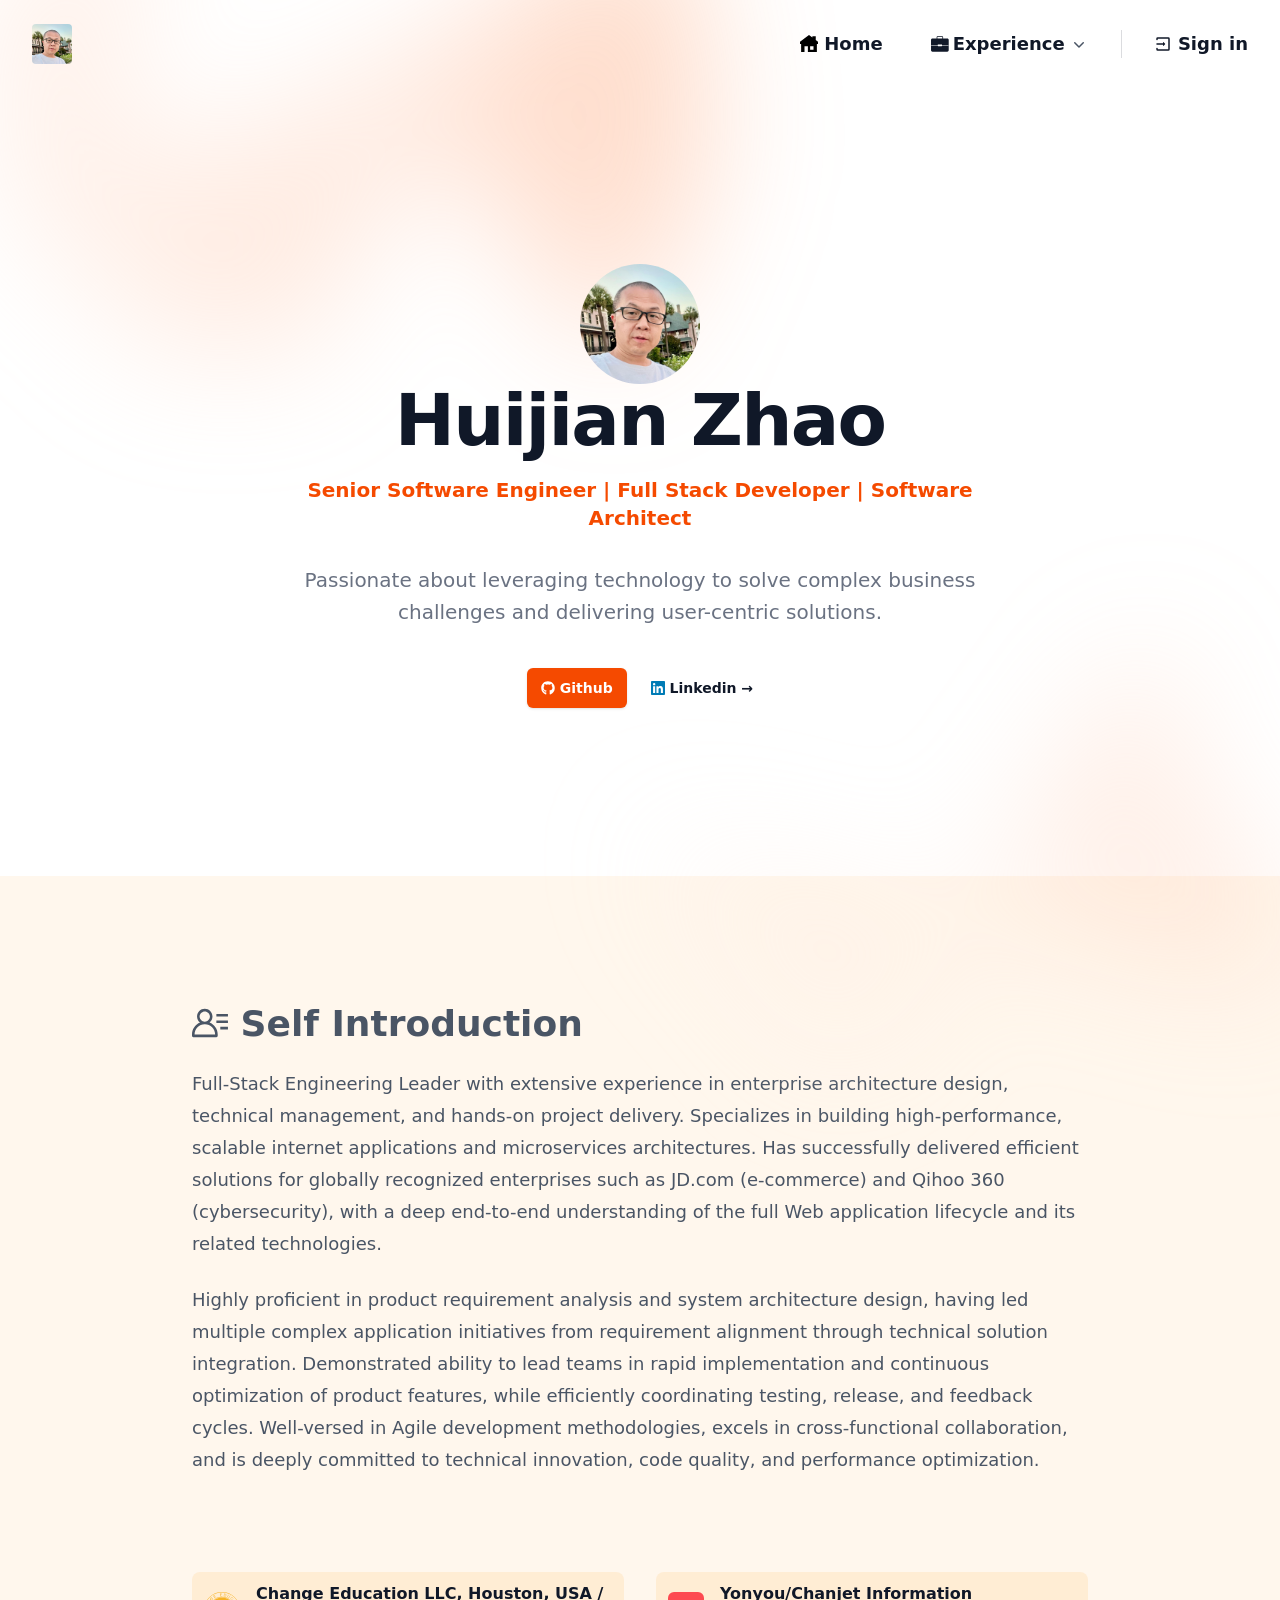
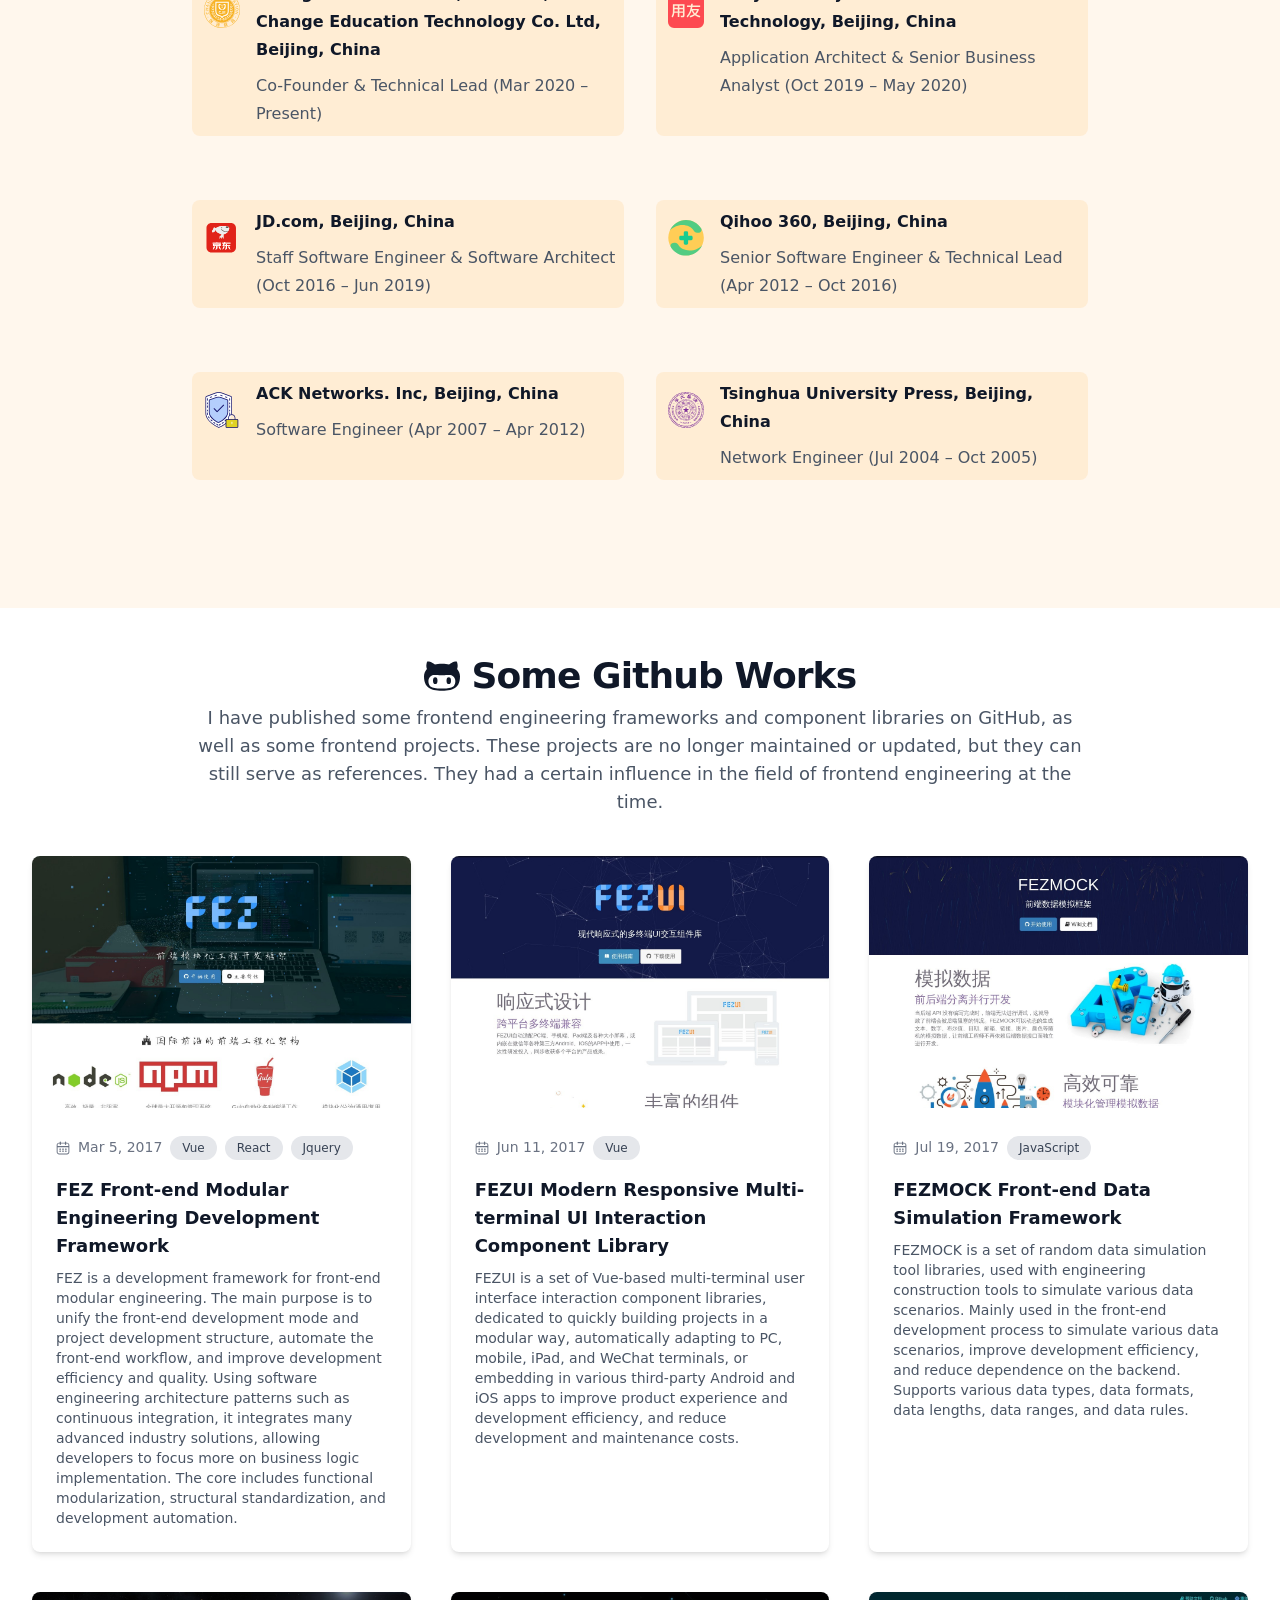
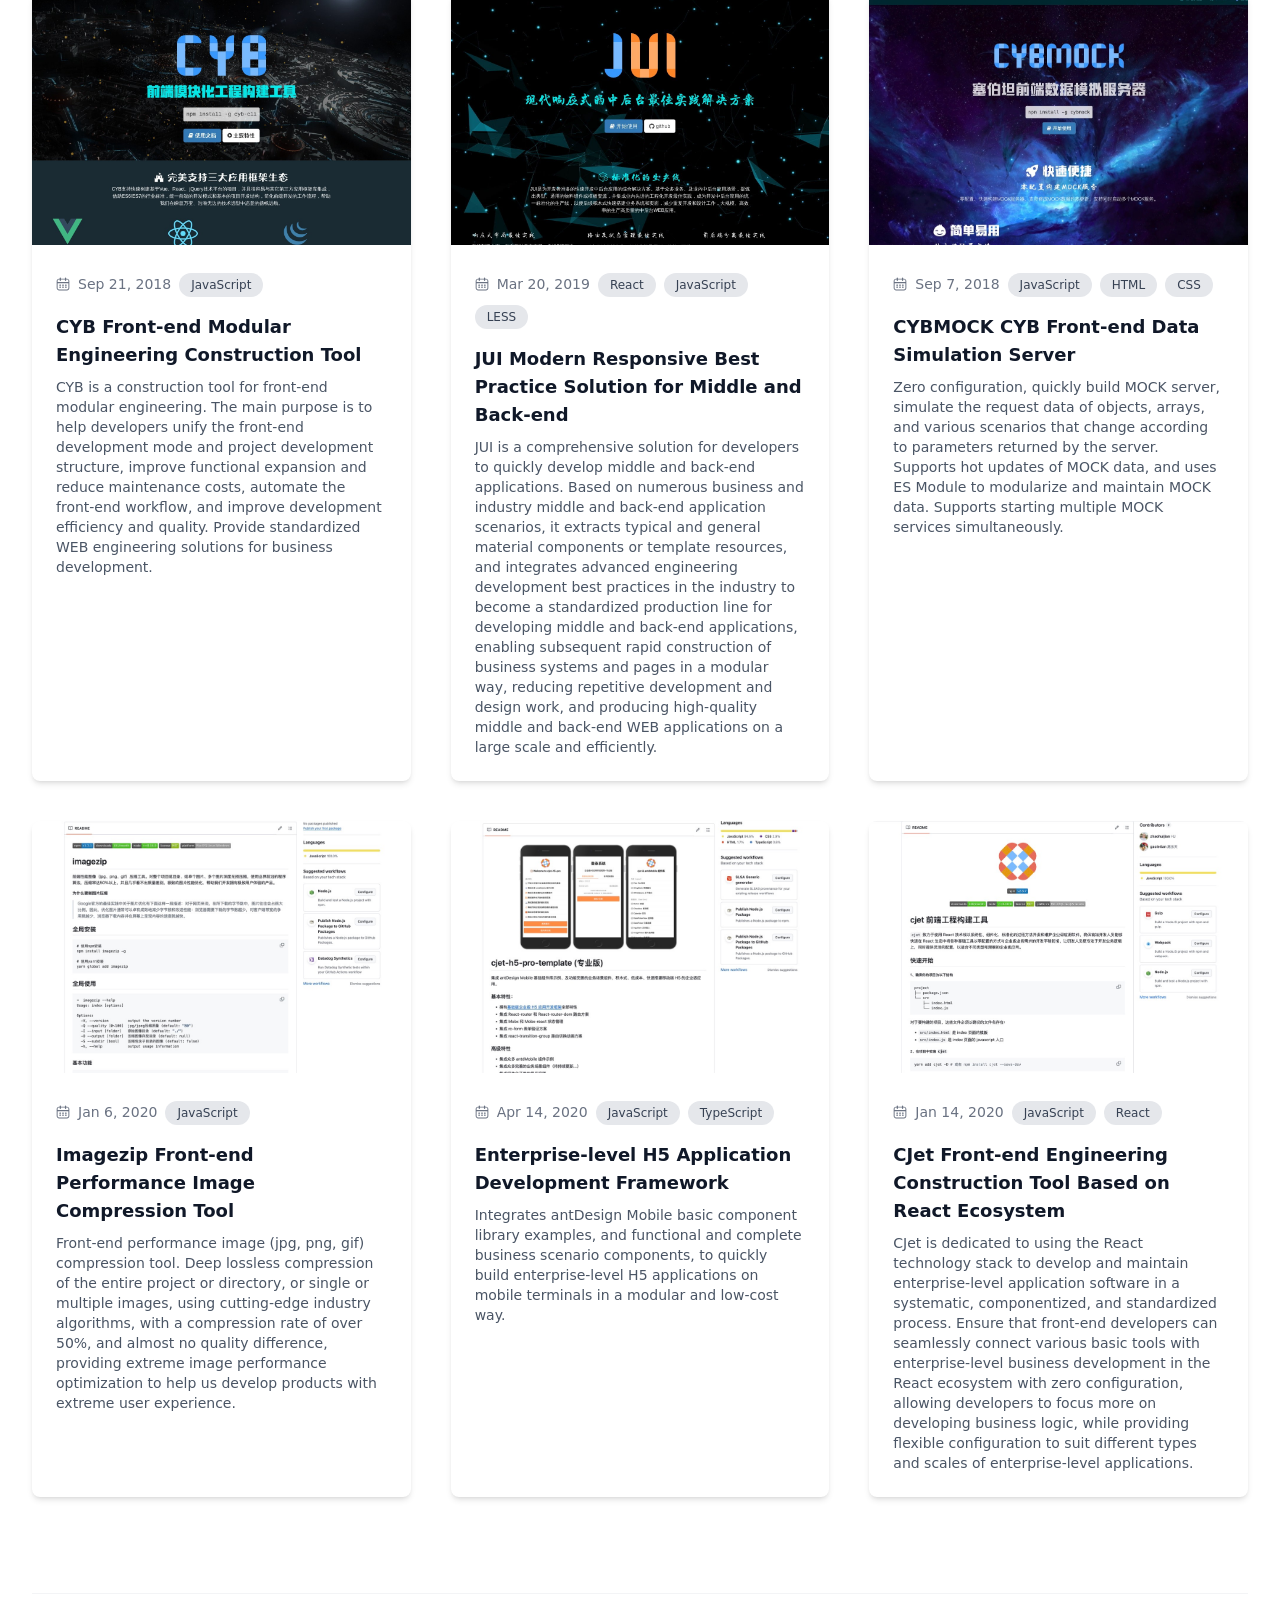
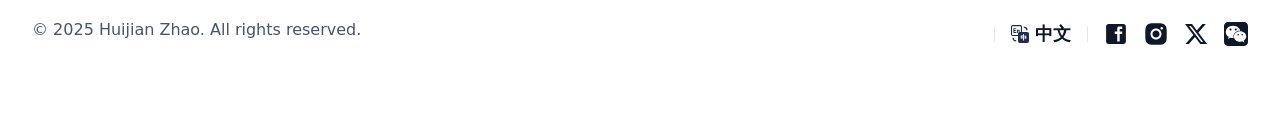
==== index.html @ 24838be4 "Updates" ====
<!DOCTYPE html><html lang="en"><head><meta charSet="utf-8"/><meta name="viewport" content="width=device-width, initial-scale=1"/><link rel="preload" href="/_next/static/media/4cf2300e9c8272f7-s.p.woff2" as="font" crossorigin="" type="font/woff2"/><link rel="preload" href="/_next/static/media/93f479601ee12b01-s.p.woff2" as="font" crossorigin="" type="font/woff2"/><link rel="preload" as="image" href="/huijian-logo.jpeg"/><link rel="stylesheet" href="/_next/static/css/19ce2ae8a991b155.css" data-precedence="next"/><link rel="stylesheet" href="/_next/static/css/cecdbce2880c059c.css" data-precedence="next"/><link rel="preload" as="script" fetchPriority="low" href="/_next/static/chunks/webpack-26a7fb42daa60997.js"/><script src="/_next/static/chunks/784a1605-bbaf7e6101980c08.js" async=""></script><script src="/_next/static/chunks/619-a98f4ea61cb25fe8.js" async=""></script><script src="/_next/static/chunks/main-app-1f5a991ddaf4528d.js" async=""></script><script src="/_next/static/chunks/3621f9d8-c41d87e29eef1076.js" async=""></script><script src="/_next/static/chunks/694-1d6939aec814c84f.js" async=""></script><script src="/_next/static/chunks/853-74a49bc650956044.js" async=""></script><script src="/_next/static/chunks/269-41ee82c3507dcf13.js" async=""></script><script src="/_next/static/chunks/642-608ca45c0dcf5b94.js" async=""></script><script src="/_next/static/chunks/app/page-4c95720971ef4749.js" async=""></script><meta name="next-size-adjust" content=""/><title>Huijian Zhao</title><meta name="description" content="Passionate about leveraging technology to solve complex business challenges and delivering user-centric solutions."/><meta name="msapplicationTileImage" content="/web-app-manifest-300x300.png"/><meta name="mobile-web-app-capable" content="yes"/><meta name="apple-mobile-web-app-title" content="Huijian Zhao"/><meta name="apple-mobile-web-app-status-bar-style" content="default"/><link rel="icon" href="/web-app-manifest-192x192.png" sizes="32x32"/><link rel="icon" href="/web-app-manifest-192x192.png" sizes="192x192"/><link rel="icon" href="/web-app-manifest-300x300.png" sizes="300x300"/><link rel="icon" href="/web-app-manifest-512x512.png" sizes="512x512"/><link rel="apple-touch-icon" href="/web-app-manifest-300x300.png"/><script src="/_next/static/chunks/polyfills-42372ed130431b0a.js" noModule=""></script></head><body class="__variable_188709 __variable_9a8899 antialiased"><div class="bg-white"><header class="absolute inset-x-0 top-0 z-5"><nav class="mx-auto flex max-w-7xl items-center justify-between p-6 lg:px-8" aria-label="Global"><div class="flex lg:flex-1 lg:items-center lg:gap-x-8"><a class="-m-1.5 p-1.5" href="/"><span class="sr-only">Huijian Zhao</span><img class="h-10 w-auto rounded-sm" src="/huijian-logo.jpeg" alt="Huijian"/></a></div><div class="flex lg:hidden"><button type="button" class="-m-2.5 inline-flex items-center justify-center rounded-md p-2.5 text-gray-700"><span class="sr-only">Open main menu</span><svg xmlns="http://www.w3.org/2000/svg" fill="none" viewBox="0 0 24 24" stroke-width="1.5" stroke="currentColor" aria-hidden="true" data-slot="icon" class="size-6"><path stroke-linecap="round" stroke-linejoin="round" d="M3.75 6.75h16.5M3.75 12h16.5m-16.5 5.25h16.5"></path></svg></button></div><div class="hidden lg:flex lg:gap-x-12"><a class="text-lg font-semibold text-gray-900 hover:text-orange-500" href="/"><svg xmlns="http://www.w3.org/2000/svg" width="1em" height="1em" fill="currentColor" viewBox="0 0 16 16" class="inline-block align-[-0.15em] "><path fill="#000" fill-rule="evenodd" d="M8 0 0 6v2h1v7h3v-5h3v5h8V8h1V6l-2-1.5V1h-3v1.25zm1 10h3v3H9z" clip-rule="evenodd"></path></svg> <!-- -->Home</a><div class="group relative" data-headlessui-state=""><div><button class="flex items-center gap-x-1 text-lg font-semibold text-gray-900 focus:outline-none hover:text-orange-500 transition duration-700 ease-in-out cursor-pointer" type="button" aria-expanded="false" data-headlessui-state=""><svg xmlns="http://www.w3.org/2000/svg" width="1em" height="1em" class="inline-block align-[-0.15em] " viewBox="0 0 1039 1024" fill="currentColor"><path d="M941.738 201.706H698.612v-76.764c0-31.113-26.958-56.452-60.023-56.452H385.41c-33.106 0-60.064 25.339-60.064 56.452v76.764H82.22c-44.696 0-80.918 34.394-80.918 76.804v600.152c0 42.41 36.222 76.847 80.918 76.847h859.518c44.737 0 80.917-34.435 80.917-76.847V278.51c0-42.41-36.18-76.804-80.917-76.804m-574.19-76.763c0-9.263 8.018-16.782 17.862-16.782h253.18c9.802 0 17.819 7.519 17.819 16.782v74.686h-288.86zm636.499 478.069H637.343v15.369c0 10.384-8.93 18.775-19.98 18.775h-206.78c-11.05 0-19.98-8.39-19.98-18.775v-15.37H10.273v-35.184h380.328v-15.244c0-10.426 8.932-18.817 19.98-18.817h206.78c11.05 0 19.98 8.39 19.98 18.817v15.244h366.705z"></path></svg> <!-- -->Experience<svg xmlns="http://www.w3.org/2000/svg" viewBox="0 0 20 20" fill="currentColor" aria-hidden="true" data-slot="icon" class="size-5 flex-none text-gray-600 group-data-[open]:rotate-180 transition duration-300"><path fill-rule="evenodd" d="M5.22 8.22a.75.75 0 0 1 1.06 0L10 11.94l3.72-3.72a.75.75 0 1 1 1.06 1.06l-4.25 4.25a.75.75 0 0 1-1.06 0L5.22 9.28a.75.75 0 0 1 0-1.06Z" clip-rule="evenodd"></path></svg></button></div></div><span hidden="" style="position:fixed;top:1px;left:1px;width:1px;height:0;padding:0;margin:-1px;overflow:hidden;clip:rect(0, 0, 0, 0);white-space:nowrap;border-width:0;display:none"></span></div><span hidden="" style="position:fixed;top:1px;left:1px;width:1px;height:0;padding:0;margin:-1px;overflow:hidden;clip:rect(0, 0, 0, 0);white-space:nowrap;border-width:0;display:none"></span><div class="hidden text-lg font-semibold lg:ml-8 lg:flex lg:items-center lg:border-l lg:border-slate-900/15 lg:pl-8"></div></nav><span hidden="" style="position:fixed;top:1px;left:1px;width:1px;height:0;padding:0;margin:-1px;overflow:hidden;clip:rect(0, 0, 0, 0);white-space:nowrap;border-width:0;display:none"></span></header></div><div class="bg-white"><div class="relative isolate px-6 pt-14 lg:px-8"><div aria-hidden="true" class="absolute inset-x-0 -top-40 -z-10 transform-gpu overflow-hidden blur-3xl sm:-top-80"><div style="clip-path:polygon(74.1% 44.1%, 100% 61.6%, 97.5% 26.9%, 85.5% 0.1%, 80.7% 2%, 72.5% 32.5%, 60.2% 62.4%, 52.4% 68.1%, 47.5% 58.3%, 45.2% 34.5%, 27.5% 76.7%, 0.1% 64.9%, 17.9% 100%, 27.6% 76.8%, 76.1% 97.7%, 74.1% 44.1%)" class="relative left-[calc(50%-11rem)] aspect-[1155/678] w-[36.125rem] -translate-x-1/2 rotate-[30deg] bg-gradient-to-tr from-[#fff] to-[#f76c09] opacity-30 sm:left-[calc(50%-30rem)] sm:w-[72.1875rem]"></div></div><div class="mx-auto max-w-2xl py-24 sm:py-32 lg:py-42"><div class="text-center"><figcaption class="mt-10"><img alt="" src="/huijian-logo.jpeg" class="mx-auto size-30 rounded-full"/></figcaption><h1 class="text-balance text-5xl font-semibold tracking-tight text-gray-900 sm:text-7xl">Huijian Zhao</h1><h2 class="font-semibold text-orange-600 pt-5 text-md lg:text-xl">Senior Software Engineer | Full Stack Developer | Software Architect</h2><p class="mt-8 text-pretty text-lg font-medium text-gray-500 sm:text-xl/8">Passionate about leveraging technology to solve complex business challenges and delivering user-centric solutions.</p><div class="mt-10 flex items-center justify-center gap-x-6"><a href="https://www.github.com/zhaohuijian" target="_blank" class="rounded-md bg-orange-600 px-3.5 py-2.5 text-sm font-semibold text-white shadow-sm hover:bg-orange-500 focus-visible:outline  focus-visible:outline-offset-2 focus-visible:outline-indigo-600"><svg xmlns="http://www.w3.org/2000/svg" width="1em" height="1em" class="inline-block align-[-0.15em] " viewBox="0 0 1024 1024" fill="currentColor"><path d="M347.8 794.8c0 4-4.6 7.2-10.4 7.2-6.6.6-11.2-2.6-11.2-7.2 0-4 4.6-7.2 10.4-7.2 6-.6 11.2 2.6 11.2 7.2m-62.2-9c-1.4 4 2.6 8.6 8.6 9.8 5.2 2 11.2 0 12.4-4s-2.6-8.6-8.6-10.4c-5.2-1.4-11 .6-12.4 4.6m88.4-3.4c-5.8 1.4-9.8 5.2-9.2 9.8.6 4 5.8 6.6 11.8 5.2 5.8-1.4 9.8-5.2 9.2-9.2-.6-3.8-6-6.4-11.8-5.8M505.6 16C228.2 16 16 226.6 16 504c0 221.8 139.6 411.6 339 478.4 25.6 4.6 34.6-11.2 34.6-24.2 0-12.4-.6-80.8-.6-122.8 0 0-140 30-169.4-59.6 0 0-22.8-58.2-55.6-73.2 0 0-45.8-31.4 3.2-30.8 0 0 49.8 4 77.2 51.6 43.8 77.2 117.2 55 145.8 41.8 4.6-32 17.6-54.2 32-67.4-111.8-12.4-224.6-28.6-224.6-221 0-55 15.2-82.6 47.2-117.8-5.2-13-22.2-66.6 5.2-135.8 41.8-13 138 54 138 54 40-11.2 83-17 125.6-17s85.6 5.8 125.6 17c0 0 96.2-67.2 138-54 27.4 69.4 10.4 122.8 5.2 135.8 32 35.4 51.6 63 51.6 117.8 0 193-117.8 208.4-229.6 221 18.4 15.8 34 45.8 34 92.8 0 67.4-.6 150.8-.6 167.2 0 13 9.2 28.8 34.6 24.2 200-66.4 335.6-256.2 335.6-478 0-277.4-225-488-502.4-488M210.4 705.8c-2.6 2-2 6.6 1.4 10.4 3.2 3.2 7.8 4.6 10.4 2 2.6-2 2-6.6-1.4-10.4-3.2-3.2-7.8-4.6-10.4-2m-21.6-16.2c-1.4 2.6.6 5.8 4.6 7.8 3.2 2 7.2 1.4 8.6-1.4 1.4-2.6-.6-5.8-4.6-7.8-4-1.2-7.2-.6-8.6 1.4m64.8 71.2c-3.2 2.6-2 8.6 2.6 12.4 4.6 4.6 10.4 5.2 13 2 2.6-2.6 1.4-8.6-2.6-12.4-4.4-4.6-10.4-5.2-13-2m-22.8-29.4c-3.2 2-3.2 7.2 0 11.8s8.6 6.6 11.2 4.6c3.2-2.6 3.2-7.8 0-12.4-2.8-4.6-8-6.6-11.2-4"></path></svg> Github</a><a href="https://www.linkedin.com/in/zhaohuijian" target="_blank" class="text-sm/6 font-semibold text-gray-900 hover:text-orange-600"><svg xmlns="http://www.w3.org/2000/svg" width="1em" height="1em" class="inline-block align-[-0.15em] " viewBox="0 0 1024 1024" fill="currentColor"><path fill="#007BB5" d="M948.245 0H75.52C33.877 0 .021 33.067.021 73.813v876.288C0 990.891 33.877 1024 75.52 1024h872.704c41.75 0 75.733-33.11 75.733-73.899V73.835C1024 33.045 989.995 0 948.267 0z"></path><path fill="#FFF" d="M151.744 383.893h152.021v488.64H151.744zm76.053-242.922a88.107 88.107 0 1 1-.128 176.17 88.107 88.107 0 0 1 .128-176.17M399.04 383.893h145.579v66.795h2.09c20.267-38.4 69.803-78.933 143.702-78.933 153.77 0 182.186 101.184 182.186 232.81v267.968h-151.85V634.88c0-56.661-.982-129.557-78.934-129.557-79.018 0-91.093 61.76-91.093 125.525v241.707H399.04V383.872z"></path></svg> Linkedin<!-- --> <span aria-hidden="true">→</span></a></div></div></div><div aria-hidden="true" class="absolute inset-x-0 top-[calc(100%-13rem)] -z-10 transform-gpu overflow-hidden blur-3xl sm:top-[calc(100%-30rem)]"><div style="clip-path:polygon(74.1% 44.1%, 100% 61.6%, 97.5% 26.9%, 85.5% 0.1%, 80.7% 2%, 72.5% 32.5%, 60.2% 62.4%, 52.4% 68.1%, 47.5% 58.3%, 45.2% 34.5%, 27.5% 76.7%, 0.1% 64.9%, 17.9% 100%, 27.6% 76.8%, 76.1% 97.7%, 74.1% 44.1%)" class="relative left-[calc(50%+3rem)] aspect-[1155/678] w-[36.125rem] -translate-x-1/2 bg-gradient-to-tr from-[#fff] to-[#f76c09] opacity-30 sm:left-[calc(50%+36rem)] sm:w-[72.1875rem]"></div></div></div></div><div class="bg-orange-50 py-24 sm:py-32"><div class="mx-auto max-w-7xl px-6 lg:px-8"><div class="mx-auto max-w-4xl lg:text-left"><h2 class="text-4xl font-semibold text-gray-600"><svg xmlns="http://www.w3.org/2000/svg" width="1em" height="1em" class="inline-block align-[-0.15em] " viewBox="0 0 1024 1024" fill="currentColor"><path d="M499.429 499.643C549.999 459.392 582.535 397.5 582.535 328c0-121-98.428-219.429-219.428-219.429S143.678 207 143.678 328c0 70.25 33.322 132.714 84.822 172.928C94.678 555.321 0 686.572 0 839.678v38.036c0 20.215 16.357 36.572 36.571 36.572h658.286c20.215 0 36.572-16.357 36.572-36.572v-38.036c0-154.428-96.357-286.499-232-340.035M216.82 328c0-80.678 65.607-146.286 146.286-146.286S509.392 247.322 509.392 328c0 79.643-64.036 144.357-143.285 146-.142 0-.25-.036-.393-.036-1.285 0-2.57.18-3.856.18C281.787 473.463 216.82 408.25 216.82 328M73.143 841.143v-1.465c0-159.82 128.857-289.892 288.108-292.32.607 0 1.214.07 1.858.07 1.499 0 2.964-.213 4.463-.213 160.465 1 290.714 131.785 290.714 292.463zM693.393 256h329.142v73.143H693.392zm0 182.857h329.142V512H693.392zM804.57 621.714h217.964v73.143H804.571z"></path></svg> <!-- -->Self Introduction</h2><p class="mt-6 text-lg/8 text-gray-600 ">Full-Stack Engineering Leader with extensive experience in enterprise architecture design, technical management, and hands-on project delivery. Specializes in building high-performance, scalable internet applications and microservices architectures. Has successfully delivered efficient solutions for globally recognized enterprises such as JD.com (e-commerce) and Qihoo 360 (cybersecurity), with a deep end-to-end understanding of the full Web application lifecycle and its related technologies.</p><p class="mt-6 text-lg/8 text-gray-600 mt-4">Highly proficient in product requirement analysis and system architecture design, having led multiple complex application initiatives from requirement alignment through technical solution integration. Demonstrated ability to lead teams in rapid implementation and continuous optimization of product features, while efficiently coordinating testing, release, and feedback cycles. Well-versed in Agile development methodologies, excels in cross-functional collaboration, and is deeply committed to technical innovation, code quality, and performance optimization.</p></div><div class="mx-auto mt-16 max-w-2xl sm:mt-20 lg:mt-24 lg:max-w-4xl"><dl class="grid max-w-xl grid-cols-1 gap-x-8 gap-y-10 lg:max-w-none lg:grid-cols-2 lg:gap-y-16"><a class="relative pl-16 pr-2 py-2 bg-orange-100 hover:bg-orange-200 rounded-lg" href="/experience/change-education/"><dt class="text-base/7 font-semibold text-gray-900"><div class="absolute top-5 left-3 flex text-4xl items-center justify-center rounded-lg"><svg xmlns="http://www.w3.org/2000/svg" viewBox="0 0 141.8 141.8" width="1em" height="1em" fill="currentColor" class="inline-block align-[-0.15em] "><defs><style>.cje_svg__cls-1{fill:#f7b225}.cje_svg__cls-2,.cje_svg__cls-3{fill:#fff}.cje_svg__cls-2{fill-rule:evenodd}</style></defs><g id="cje_svg__\u56FE\u5C42_2" data-name="\u56FE\u5C42 2"><g id="cje_svg__\u56FE\u5C42_1-2" data-name="\u56FE\u5C42 1"><path d="M10.5 78v1.7a2.7 2.7 0 0 0-2.3 2.8q.3 3.1 4.5 3.3c2.9-.1 4.3-1.3 4.4-3.7s-1-2.8-2.8-3.9l1.7-.3a5.1 5.1 0 0 1 2.3 4.6c-.2 3.3-2.1 5-5.6 5.1s-5.4-1.8-5.6-5a4.4 4.4 0 0 1 3.4-4.6M114.8 27l-1.3-1.1a2.9 2.9 0 0 0-.7-3.6c-1.7-1.2-3.5-.7-5.4 1.4s-1.7 4.1 0 5.7 2.8 1.1 4.8.4l-.9 1.5a5.1 5.1 0 0 1-5-1.3q-3.5-3.3-.3-7.5c2.4-2.6 4.9-3 7.5-1.1a4.5 4.5 0 0 1 1.3 5.6M16.8 72.4l-10.9-.7.2-1.8 4.6.3s.2-4.2.3-4.8a.8.8 0 0 0-.8-.9l-3.8-.2v-1.8l10.9.7-.1 1.8-4.4-.3s-.6-.1-.6.6-.3 5-.3 5l5 .3ZM31.3 22.5 30 23.8a2.8 2.8 0 0 0-3.6.6c-1.5 1.7-1.3 3.5.6 5.6s4 2.2 5.8.7 1.5-2.3.9-3.3a7.5 7.5 0 0 0-1.2-1.4c-.3-.2-.7.1-.7.1l-2.1 2.1-.8-.9 2.8-2.8a1.3 1.3 0 0 1 1.7.1l1 1s2.7 2.8-.9 5.8-5.2 2.4-7.8-.1-2.4-5.3-.2-7.7 3.8-2.1 5.8-1.1M41.6 24.8l-5.1-9.6 7.3-3.9.5 1-4.2 2.3s-1.6.7-.9 2l1 2 5.5-2.9.5 1-5.4 2.9 1.2 2.2a1.3 1.3 0 0 0 2 .5l4.4-2.3.5.9ZM63 16.7V5.9h8.3V7h-4.9s-1.6-.1-1.7 1.4v2.2h6.2v1.2h-6.2s.1 1.5.1 2.4a1.4 1.4 0 0 0 1.5 1.5h5v1ZM83.5 6.8 80 6l-2.5 10.6 3.6.8c3.7 1.1 5.9-.3 6.6-4.1s-.5-5.6-4.2-6.5M86 13c-.7 2.9-2.2 4.1-4.8 3.4l-1.3-.3s-.5-.1-.3-.7 1.6-6.9 1.7-7.2a.5.5 0 0 1 .7-.5l1.2.2c2.5.6 3.4 2.3 2.8 5.1M93.1 16.1l2.6-5.7 1.6.7-2.8 6.1c-.9 2-.4 3.4 1.3 4.2s3.1.2 4-1.9l2.7-6.1 1.6.7-2.5 5.7c-1.3 3.1-3.3 4-6.3 2.5s-3.6-3.3-2.2-6.2M123.6 33.3l-11.4 2.4 1 1.5 3.1-.6 2.6 3.9-1.8 2.5 1.1 1.6 6.6-9.6Zm-1.3 2.4-2.7 3.8-2.1-3.2 4.5-1.1c.8-.1.3.5.3.5M20 52l.5-1.9-11.6 1.2-.6 2.1 9.3 7.1.5-1.8-2.5-1.9 1.3-4.6Zm-5.4 4.1-3.7-2.8c-.7-.5.1-.6.1-.6l4.7-.3ZM128.2 43.1l1.1-.5 3.4 8.6-1.1.4-1.2-3.1s-.2-.4-.5-.2l-8.7 3.4-.6-1.7 8.6-3.4s.4-.1.2-.6-1.2-2.9-1.2-2.9M123.122 58.971l10.629-2.415.379 1.668-10.63 2.415zM129.3 63c-3.4.6-5.1 2.5-5 5.9s2.5 4.9 6 4.7 5.3-2.5 5.2-5.8-2.6-4.9-6.2-4.8m.9 8.8q-4.3.3-4.8-3c-.1-2.3 1.3-3.6 4.1-4s4.4.9 4.8 3.2-1.3 3.5-4.1 3.8M124.2 76.8l10.7 2.2-.4 1.7-8.9 3.7c-.7.2 0 .3 0 .3l7.8 1.6-.4 1.7-10.6-2.2.3-1.6 8.8-3.8s.6-.2 0-.3l-7.6-1.6ZM22.2 46.6l-9.3-5.7 1-1.5 9.6-.4c.7.1.1-.3.1-.3l-6.7-4.1.9-1.5 9.2 5.7-.9 1.4-9.5.6s-.6 0-.1.3l6.6 4ZM25.3 114l-.6-.5-.9 1 .8.8c1.1 1.1 2.2 1.1 3.2-.1l2.4-2.5 1.1.2a10.5 10.5 0 0 1 1.1-5.5l-.9-.9-.8-.7a8.5 8.5 0 0 1-5.7 1l-.9 1 1.2.4-4.9 5.2a1.9 1.9 0 0 0 0 3l2.4 2.3a1.8 1.8 0 0 0 2.3-.2l-.7-.8a.9.9 0 0 1-1.2 0l-1.5-1.4c-.6-.7-.3-1.1.2-1.6l4-4.3s.3-.3.5 0l1.5 1.4c.3.3.1.5.1.5l-1.6 1.6c-.4.5-.7.5-1.1.1m.4-5.7a9.8 9.8 0 0 0 4.3-.6c.1 0 .6-.1.5.6s-.8 3-.4 4.2ZM26.2 118.5l6-6.3 1.3 1.2-6 6.3z" class="cje_svg__cls-1"></path><path d="m24.8 121 .7-.7.7.6c.6.5 1.2.2 1.7-.3l8.7-9.2 1.3 1.3-8.6 9.1c-.8.8-1.9 1.6-3.2.5ZM46.9 133.8l.3-1c.8-.1 1.2-.4 1.6-1.6l1.8-6.5a.4.4 0 0 0-.2-.3l-.9-.2.3-1 2.2.6a.6.6 0 0 1 .4.9l-1.7 6.4c-.3 1.5 0 2.6 1.4 3l8.6 2.4-.3 1-8.6-2.4c-1.5-.4-2.1-.9-2.4-1.9a3.9 3.9 0 0 1-2.5.6M50.4 122.5l-.2-2.8 1.8.5.3 2.9z" class="cje_svg__cls-1"></path><path d="m51.3 131.3.3-1c.8-.8 1.6-2.8 2.2-5.1l1.5.4c-.8 3.2-2.1 5.1-4 5.7" class="cje_svg__cls-1"></path><path d="m53.7 123.6.2-1.1 3.9 1.1v-1.7l1.9.5v1.7l3.7 1-.3 1.1-2.3-.7-2 7.6a1.8 1.8 0 0 1-2.4 1.6l-1.1-.3.3-1.2h.4c.6.1.9-.2 1.1-.8l1.9-7.2a.2.2 0 0 0-.1-.3l-1-.3-1.2 4.7a6.1 6.1 0 0 1-4.5 4.5l.4-1.3a6.2 6.2 0 0 0 2.3-3.5l1.2-4.6a.2.2 0 0 0-.1-.3Z" class="cje_svg__cls-1"></path><path d="M61.6 134.1c-1.4-1.6-1.6-3.9-.7-7l1.5.4c-.6 2.3-.9 4.4-.6 5.5ZM79.2 130.2l1.6-.4.3 1-1.6.4z" class="cje_svg__cls-1"></path><path d="M83.9 132.3a8.5 8.5 0 0 0 1.2-2.6s.4-1.2-.7-.9l-2.4.7a12 12 0 0 0 1.2-2.1l1.6-.4-.3-1-.6.2a19 19 0 0 0 .9-3.6l-1.6.4a32 32 0 0 1-1.2 3.7h-.4l-.5-2.1 1.6-.4-.3-1-1.6.4-.3-1.2-1.8.5.3 1.2-1.7.5.2 1 1.5-.4a.3.3 0 0 1 .4.2l.4 1.7h-.3l-2 .5.3 1 3.2-.6a16.1 16.1 0 0 1-2.5 3.9l.2 1 2.2-2.1 2.1-.6s.3-.1.2.2a4.5 4.5 0 0 1-1.1 1.7c-.2.2-.1.6-.1.6l.2.5-3.1.9.4 1.4 3-1 .2.9c.2.6 0 1-.7 1.2l-.6.2.3 1 1.6-.4a1.6 1.6 0 0 0 1.3-2.3l-.3-1.3 2.4-1.1-.2-1-2.5.9Z" class="cje_svg__cls-1"></path><path d="m91.6 123.1-.3-.9-4.1 1a18 18 0 0 0 0-2.4l-1.8.5a9.3 9.3 0 0 1-.5 5.3l.3 1 .6-.7a14.8 14.8 0 0 0 3.1 4.7 12.6 12.6 0 0 1-2 4l.2.9a17.5 17.5 0 0 0 3-3.8 16.9 16.9 0 0 0 4.4 1.9l-.3-1a9.8 9.8 0 0 1-3.5-2.5 13.4 13.4 0 0 0-.1-7.7Zm-2.2 6.7a27 27 0 0 1-2.7-4.4c0-.2.2-.6.3-1.1l1.6-.4s.3-.1.4.3a14 14 0 0 1 .4 5.6M104.7 114.8l-.8-.7 4.2-4.3-1-.5 1.4-1.4 1 .5 3.9-3.9.8.7-6.7 6.7.6 2.4 5.7-5.8-1.3-.6 1.4-1.3 2.7 1.2-1.4 1.4-.4-.2-7.3 7.5-.8-.7-.6-2.4zM121.5 113.4l-4.1-4.1a.9.9 0 0 0-1.4 0l-7.8 7.8 6.3 6.2 1.5-1.5-1.8-1.8 5.4-5.5.4.3c.4.4.4.7-.1 1.1l-.5.6.9.9 1.1-1.2c1.1-1 1.1-1.9.1-2.8m-2.6.4-5.4 5.4-1.2-1.1 5.1-5.1a.5.5 0 0 1 .7 0Zm-1.9-1.9-5.4 5.5-1.1-1.1 5-5.1c.4-.4.7-.1.7-.1Z" class="cje_svg__cls-1"></path><path d="M70.9 122.6a51.7 51.7 0 1 1 51.7-51.7 51.8 51.8 0 0 1-51.7 51.7m0-102.3a50.6 50.6 0 1 0 50.6 50.6 50.7 50.7 0 0 0-50.6-50.6" class="cje_svg__cls-1"></path><path d="M70.9 141.8a70.9 70.9 0 1 1 70.9-70.9 71 71 0 0 1-70.9 70.9m0-140.2a69.3 69.3 0 1 0 69.3 69.3A69.4 69.4 0 0 0 70.9 1.6" class="cje_svg__cls-1"></path><path d="M126.4 98.6a1.6 1.6 0 1 1-1.6-1.6 1.6 1.6 0 0 1 1.6 1.6M17.4 98.6a1.7 1.7 0 0 1-1.7 1.6 1.6 1.6 0 1 1 0-3.2 1.7 1.7 0 0 1 1.7 1.6" class="cje_svg__cls-1"></path><circle cx="70.9" cy="70.9" r="49.1" class="cje_svg__cls-1" transform="rotate(-45 70.884 70.939)"></circle><path d="M30.2 53.9c4 1 5.4 5.5 4.1 8.7a5.5 5.5 0 0 1-3.4-4.1c-.3-1.4-.5-2.8-.7-4.2ZM29.1 73.4c4 .4 5.8 4 5.6 8a5.4 5.4 0 0 1-4.1-3.5ZM108 62.6c-1.2-3.6.2-7.5 4.2-8.7l-.3 1.8-.6 3a5.2 5.2 0 0 1-3.3 3.9M113.4 73.3c-.5 1.4-1.1 2.8-1.6 4.3s-1.8 3.3-3.9 3.7c-1.1-2.7.7-7 5.5-8M60 107.1a5.3 5.3 0 0 1-5.1 1.2c-1.5-.4-3-1-4.5-1.5 1.9-2.2 5.9-3 9.6.3M82.5 107.1a6.5 6.5 0 0 1 9.4-.4c-2.1.7-4 1.9-6.2 1.8a4.7 4.7 0 0 1-3.2-1.4M106.8 92.6l-3.3 3.5a5.2 5.2 0 0 1-4.9 1.2c1.1-3.8 5.1-6.1 8.2-4.7M29.3 63.6c3.7.7 5.8 3.8 5.3 7.9a4.6 4.6 0 0 1-3-1.7 9.1 9.1 0 0 1-1.5-3.5c-.3-.9-.5-1.8-.8-2.7M41.7 101.9c2.9-2.6 6.5-2.5 9.5.3a4.6 4.6 0 0 1-4 1.4l-4.5-1.4ZM112.9 63.7c-.4 1.6-.8 3.1-1.3 4.5a4.9 4.9 0 0 1-3.8 3.3c-.8-3.9 1.7-7.6 5.1-7.8M29.3 85.1c3.7-1.4 7.2 1 8.4 4.7-3.8.1-6.3-1.9-8.4-4.7M100.5 101.8a17.2 17.2 0 0 1-5.7 1.8 7.8 7.8 0 0 1-2.1-.4 7.5 7.5 0 0 1-1.7-1c2.9-2.7 7.1-2.9 9.5-.4M35.6 92.6a4.8 4.8 0 0 1 3.9 0 8.7 8.7 0 0 1 4.3 4.6 5.3 5.3 0 0 1-5.7-1.8 33 33 0 0 1-2.5-2.8M104.7 89.8A6.5 6.5 0 0 1 113 85c-2.1 2.7-4.5 5-8.3 4.8M36.5 44.6c.5 3.4 1.5 6.7-.5 9.8a3.7 3.7 0 0 1-1.7-3.4 11.8 11.8 0 0 1 2.2-6.4M105.7 44.9c2.5 2.3 3.1 7.2.7 9.5a5.6 5.6 0 0 1-1.2-2.9c-.1-1.1 0-2.2 0-3.3s.3-2.1.5-3.3M105.5 62c-1.9-.7-2.5-2.3-2.8-4.1s-.2-2.1-.4-3.2c1.9-.2 4.7 3 3.2 7.3M40.1 54.5c-.3 1.5-.5 3-.8 4.5a4 4 0 0 1-2.5 3.1c-1-3.8.2-6.7 3.3-7.6M52.1 100.5c-2.6-1-4.9-4.4-3.5-7.3 1 1.1 2 2.1 2.9 3.2a4 4 0 0 1 .6 4.1M74.6 107.1c.2-1.5.5-2.9 1.8-3.6a24 24 0 0 1 3.9-2c.2 2.3-1.5 5.2-5.7 5.6M102.9 88.7a4.2 4.2 0 0 1-1.4-4.3c.3-1.3.6-2.5 1-3.7 2.2 1.9 2.6 5 .4 8M67.7 110.2a4.3 4.3 0 0 1-4.3 1l-3.6-1.2c1.5-2.3 5.1-2.2 7.9.2M39.8 80.8a24 24 0 0 1 1 3.6 4.1 4.1 0 0 1-1.4 4.3c-2.2-2.8-1.8-6.2.4-7.9M93.6 93.4c1.4 2.4-.3 5.9-3.4 6.9a3.2 3.2 0 0 1 .1-3 21.4 21.4 0 0 1 1.9-2.6ZM67.7 106.9a5.4 5.4 0 0 1-5.8-5.4l3.5 1.7a4.2 4.2 0 0 1 2.3 3ZM44.8 95.6a5.4 5.4 0 0 1-1.2-7.9c.6 1.5 1.4 3 1.9 4.5a3.5 3.5 0 0 1-.7 3.4M105.6 71.4a3.9 3.9 0 0 1-2.5-3.1c-.2-1.4-.3-2.9-.4-4.4 2.8.9 4.1 4.3 2.9 7.5M82.6 109.9l-4 1.4c-1.5.5-2.7-.2-3.9-1.1 2.5-2.5 5.9-2.4 7.9-.3M54.2 98.8c1.4.8 2.9 1.5 4.3 2.4a3.6 3.6 0 0 1 1.5 3c-3 .5-5.5-1.9-5.8-5.4M105.8 80.5c-2-.9-2.6-2.5-2.7-4.5s-.1-1.9-.1-2.8c2.9.9 4.1 4.2 2.8 7.3M39.5 64c-.1 1.5-.1 2.9-.3 4.3a4.1 4.1 0 0 1-2.5 3.1 5.5 5.5 0 0 1 2.8-7.4M97.6 95.8a4.1 4.1 0 0 1-.6-4.1c.5-1.3 1.1-2.6 1.7-3.9 2 2.2 1.5 5.6-1.1 8M39.3 73.1a31.4 31.4 0 0 1-.4 4.5 4.3 4.3 0 0 1-2.5 3c-1-3.5.1-6.4 2.9-7.5M88.1 98.8a5.5 5.5 0 0 1-5.7 5.6 3.2 3.2 0 0 1 1.5-3.1 42 42 0 0 1 4.2-2.5M73.1 108.2c-.8.6-1.3 1.2-.7 2.3a1.8 1.8 0 0 0-2.5.1 1.8 1.8 0 0 0-.7-2.4 1.6 1.6 0 0 0 1.9-1.4c.4 1 .9 1.5 2 1.4" class="cje_svg__cls-2"></path><path d="m71.2 104.1-1.8-3A15.5 15.5 0 0 0 59 94.5c-9-1.5-13.8-7.7-14.2-18.4v-.6c-.2-2.4-.1-32 0-35.3v-2.1h52.9v2.1c0 3.3.2 32.9 0 35.3v.6c-.5 10.7-5.2 16.9-14.3 18.4a16.5 16.5 0 0 0-10.4 6.6ZM49 42.3c-.1 13.1-.2 31.2 0 32.9v.7c.2 5.5 1.6 12.9 10.7 14.4a20.6 20.6 0 0 1 11.5 6.3 21.3 21.3 0 0 1 11.5-6.3c9.2-1.5 10.5-8.9 10.8-14.4v-.7c.1-1.7.1-19.8 0-32.9Z" class="cje_svg__cls-3"></path><path d="M57.4 50.5a8.7 8.7 0 0 1 1.7-3.5c1.3-1.1 8.2 2.3 11 3.7a1.1 1.1 0 0 1 .7 1.4c-.2.7-.8.7-1.3.6l-5.6-1.1c-2.1-.3-3.2.5-3.1 2.7.1 4.6 2.2 8.3 5.4 11.6 1.2 1.1 3.8 2.8 4 3s.9.8.6 1.5a1 1 0 0 1-1.5.6 24 24 0 0 1-3.5-1.3c-1.7-.8-2-1.1-3.6-2a14.3 14.3 0 0 1-3.4-3 12.5 12.5 0 0 1-1.7-5.4 30.2 30.2 0 0 1 .3-8.8M85 50.5a7.6 7.6 0 0 0-1.6-3.5c-1.4-1.1-8.2 2.3-11 3.7a1.1 1.1 0 0 0-.7 1.4c.2.7.8.7 1.3.6l5.6-1.1c2.1-.3 3.2.5 3.1 2.7-.1 4.6-2.2 8.3-5.4 11.6-1.2 1.1-3.8 2.8-4 3s-.9.8-.6 1.5.7.9 1.5.6a24 24 0 0 0 3.5-1.3c1.7-.8 2-1.1 3.6-2a16.6 16.6 0 0 0 3.4-3 12.5 12.5 0 0 0 1.7-5.4 30.9 30.9 0 0 0-.4-8.8" class="cje_svg__cls-2"></path><path d="M71.7 61.8a.5.5 0 0 1-.7 0l-2.3-2.2a.6.6 0 0 1 0-.8l2.2-2.1c.2-.3.5-.3.8 0l2.2 2.2a.5.5 0 0 1 0 .7Z" class="cje_svg__cls-2"></path><path d="M67.5 78.2s-1.4.7-2.3-.1-1.2-1.3-2.2-1.4-3 1.4-3.1 3.9 1.1 3.7 3 3.8 1.8-.7 2.6-1.5a2.7 2.7 0 0 1 2.2-.5 4.4 4.4 0 0 1-4.7 3.5c-3.2-.1-4.8-1.9-4.9-5.3s1.8-5.3 5-5.4a4.4 4.4 0 0 1 4.4 3M73 75.2h1.7v7.2c.1 2.3-1 3.5-3.2 3.4s-2.8-1-3-3.4a1.5 1.5 0 0 1 1.8.8c.2 1.1.7 1.2 1.3 1.2s1.3-.8 1.4-2ZM79.3 84.3h5v1.4h-6.6s-1.3.1-1.3-1.1v-8a1.2 1.2 0 0 1 1.3-1.3h6.6v1.6h-5.2a.8.8 0 0 0-.9.8 7 7 0 0 1-.1 1 1 1 0 0 0 .9 1.1h4.7v1.5H79s-.9-.1-.9 1v1a1.1 1.1 0 0 0 1.2 1" class="cje_svg__cls-3"></path></g></g></svg></div>Change Education LLC, Houston, USA / Change Education Technology Co. Ltd, Beijing, China</dt><dd class="mt-2 text-base/7 text-gray-600">Co-Founder &amp; Technical Lead (Mar 2020 – Present)</dd></a><a class="relative pl-16 pr-2 py-2 bg-orange-100 hover:bg-orange-200 rounded-lg" href="/experience/chanjet/"><dt class="text-base/7 font-semibold text-gray-900"><div class="absolute top-5 left-3 flex text-4xl items-center justify-center rounded-lg"><svg xmlns="http://www.w3.org/2000/svg" width="1em" height="1em" class="inline-block align-[-0.15em] " viewBox="0 0 1024 1024" fill="currentColor"><path fill="#FD4A51" d="M853.333 0A170.667 170.667 0 0 1 1024 170.667v682.666A170.667 170.667 0 0 1 853.333 1024H170.667A170.667 170.667 0 0 1 0 853.333V170.667A170.667 170.667 0 0 1 170.667 0zm-148.48 332.373h-44.8c-1.706 18.347-3.84 36.267-5.973 53.76H541.44v43.52h106.24c-8.107 47.787-18.347 88.32-30.293 121.6a408.3 408.3 0 0 1-88.747 135.68l28.587 37.12c44.373-45.226 78.08-96 100.693-153.173 4.693-12.8 9.387-26.88 13.653-42.24 11.947 40.96 32.854 76.373 61.867 106.24-32.427 21.333-72.533 38.4-119.893 51.2l23.04 42.667c50.346-17.067 93.44-38.827 129.28-64.854 34.986 26.88 79.36 47.787 132.693 62.72l22.613-40.533c-46.933-11.947-87.04-29.013-120.32-51.627 33.707-32.426 58.454-70.4 73.814-114.773v-38.827H683.093c3.414-16.213 6.4-33.28 9.387-51.2h222.293v-43.52H698.88c2.133-17.066 4.267-34.986 5.973-53.76M469.76 345.6H139.093v211.2c-.853 55.467-13.653 101.12-38.826 136.96l34.133 30.72c26.027-34.987 41.813-79.36 47.36-132.267h96v120.32h45.227v-120.32h101.546v59.307c0 16.213-6.826 24.747-19.626 24.747-14.507 0-29.867-.854-46.934-2.56l11.947 43.52h49.067c33.706 0 50.773-16.64 50.773-49.494zm358.4 176.64Q808.96 570.88 768 608c-25.6-23.893-44.373-52.48-57.173-85.76zm-550.4-32.427v61.44h-93.867v-61.44zm146.773 0v61.44H322.987v-61.44zm0-100.693v59.733H322.987V389.12zm-146.773 0v59.733h-93.867V389.12z"></path></svg></div>Yonyou/Chanjet Information Technology, Beijing, China</dt><dd class="mt-2 text-base/7 text-gray-600">Application Architect &amp; Senior Business Analyst (Oct 2019 – May 2020)</dd></a><a class="relative pl-16 pr-2 py-2 bg-orange-100 hover:bg-orange-200 rounded-lg" href="/experience/jd/"><dt class="text-base/7 font-semibold text-gray-900"><div class="absolute top-5 left-3 flex text-4xl items-center justify-center rounded-lg"><svg xmlns="http://www.w3.org/2000/svg" width="1em" height="1em" class="inline-block align-[-0.15em] " viewBox="0 0 1024 1024" fill="currentColor"><path fill="#E12319" d="M442.5 699.7H285.8v21.4h156.7zM663.6 220c-3.5-.3-7.1-.7-10.6-.9-4-.4-7.9-.8-11.8-1.4 3.9.6 7.9 1 11.8 1.4 3.5.2 7 .7 10.6.9"></path><path fill="#E12319" d="M767.2 83.4H213.1c-78.7 0-142.5 63.8-142.5 142.5V780c0 78.7 63.8 142.5 142.5 142.5h554.1c78.7 0 142.5-63.8 142.5-142.5V225.9c0-78.7-63.8-142.5-142.5-142.5M228 323.3c1.8-4.8 3.3-9.6 5.5-14.2 2.8-5.8 6.3-11.2 10.4-16.2 10.2-12.4 17.2-26.6 23.1-41.5 3.4-8.4 7.1-16.7 10.5-25.2 3.9-9.7 12.4-11.4 21-8.8 4.2 1.3 8 3.6 11.3 6.4 6.4 5.4 13.7 9.6 20.7 14.3 1.2.8 2.1 1.2 3.4-.2 13.4-14.5 30.1-24.2 47.9-32 35.1-15.6 71.9-25.7 109.7-32 30.8-5.1 61.8-6.1 93-4.6.6 0 1.2-.1 1.8-.1 1.8-1.7 3.4-1 5.1.2q1.8.6 3.6.3c.8-.7 1.5-.7 2.2.2 4.4.4 8.7.9 13.1 1.3.8-.7 1.5-.6 2.1.2 1.5.2 2.9.3 4.4.5.6-.6 1-.5 1.4.2.9.4 1.9.6 2.9.4 1.2-1 2.2-.7 3.1.5 7.3 1.6 14.7 3 22 4.8 19.9 4.9 39.1 11.5 55.4 24.7 13.1 10.6 18.2 23.9 15.5 40.9-3.7 22.9-11.7 44-23 64.1-1.4 2.5-3.9 3.8-5.6 5.9.8 3.9-3 5.8-3.9 9-.8 2.7-3.2 4.4-4.9 6.5-.1.4-.2.9-.8.6 0 .5.2 1.3-.7.7.6 1.6-1 2.3-1.7 3.2-10.5 13.9-23.5 25.2-37.2 35.8-28.5 22.1-61.1 35.1-96.5 41.2-8.8 1.5-17.7 0-26.5-1-6.5-.7-13-1.5-19.5-2.8-1.2-.2-2.6-1.2-3.8.1-.1.1-.4.2-.5.3-.7-4.6-4.8-2.7-7.1-3.2-20.3-4.7-38.9-13.6-57-23.5-23.5-13-46.3-27.1-65.9-45.9-15.1-14.5-28.3-30.4-36.5-50-1.6-3.9-3.1-8-3.7-12.2-.4-3-1.6-4.8-4.7-5.7.6 6.8 1 13.6.4 20.3-2.1 27.1-15.2 46.2-41.1 55.6-8.6 3.1-16.9 7.1-26.3 8-12.5 1.3-28.2-12.2-22.6-27.1m68.1 473.4c-6.2 11.1-14.9 20.9-22.5 31.2-6.1 8.2-14.1 10.8-25.4 7.4 3.6-6.4 7.8-12.1 10.2-18.5 6.9-18.3 13.5-36.8 19.3-55.5 1.9-6 3.5-9.2 10.3-8.8 8.2.5 16.4.1 28.3.1-7.4 16.5-12.7 30.9-20.2 44.1m84.2-8c-.5 32.8-19.2 49.6-53.4 47.3v-13.9c20-7.1 21-8.6 21-30.6v-51.4h-93.1v-57.7h218.5v57h-93v35.8c0 4.4.1 9 0 13.5m75.7 40.6c-20-21.5-33.7-46.3-41.9-76.2h31.4c10.9 28.2 21.4 55.5 32 82.9-7.3 2-14.5.8-21.5-6.7m25.2-162.6H246.9v-16.5h100.6c.5-4.8.8-8.5 1.3-13h30.8c.6 4.1 1.2 8.1 2 13.2h75.1c3.8 0 7.6-.1 11.4-.1 14.8-.2 14.9-.1 13.1 16.4m26.7-172.5c-4.4 9.6-6.8 20-9.8 30.1-.7 2.3-1.5 3.5-4.1 3.4-3 0-6.9 1.8-8.8.1-2-1.8-.2-5.7 0-8.6.9-11.5 1.4-23 .7-34.8-3.8 1.2-6.8 3.5-9.6 5.9-10.9 9.1-19.9 20-30.1 29.7-1.7 1.6-3.4 3.1-4.9 4.9-2.2 2.8-5.2 3.1-8.4 3.4-2.9.3-3.5-.6-2-3.3 5.5-9.2 10.8-18.5 16.2-27.7 2.9-5 5.7-10.2 8.9-15.1 1.6-2.5.5-3-1.5-3.5-3.7-.9-7-2.7-10-5-7.2-5.5-10.6-16.8-7.3-25.1 1.1 3.8 2.4 7.3 4.7 10.3 7.1 9.6 17.5 7.9 25.1 3.6.9-.5 1.4-1.6 2-2.6 9-15 17.9-30 26.8-45.1 1.4-2.4 2.7-2.9 5.5-2.4 12 2.2 24 4 36.2 2.5 5.8-.7 11.4-2 17.2-5.3v6c-.3 36.2-.6 72.5-.7 108.7 0 3.4-1 4-4.1 3.7-7.6-.7-7.5-.6-9.4-8.1-2.2-8.4-3.3-17.2-6.4-25.4-1.7-4.3-3.6-8.5-6.9-11.9-4.3-4.3-7.5-4.3-11.9 0-3.4 3.4-5.5 7.5-7.4 11.6m31.4 339c-4 3.5-11.6 2.9-18.5 4.4 8.2-18.6 15.7-35 22.6-51.6 2.6-6.2 5.3-13 5.4-19.6.2-12.7 6.8-15 17.5-13.9 6.2.6 12.6.1 20.4.1-9.5 32.3-23.6 59.5-47.4 80.6m187.8-4.8c-19.7-21.3-32.9-45.8-40.9-74.1 2.1-.9 2.4-1.1 2.8-1.1 29.8-3 29.5-2.9 37.6 25.3 2.9 10.2 6.8 20.1 11.1 29.8 4.1 9.2 9.4 17.9 14.3 27.2-10.3 2.7-17.8.6-24.9-7.1M753.5 667c-3.5.2-7.5.6-11.5.6-45.9.1-91.9.3-137.8-.1-8.8-.1-13.8 2.2-17.1 10.8-5.5 14-12.4 27.5-19.8 43.6 17.9 0 33.9.3 50-.4 1.8-.1 4.7-5.1 4.9-8 .6-9.7.2-19.5.2-30.1h31.7v38.3h90.7v17.8h-90.5c0 17.4.1 33.2 0 49-.2 32.8-18.6 49.6-52.7 47.8-2.5-8.7-3.3-15.3 8.8-18.2 4.5-1.1 10.4-8 10.6-12.6 1.1-21.4.5-43 .5-65.9h-95.1c11.2-24.4 21.6-46.9 33-71.8h-40.7v-17.5c13.6 0 27.2.2 40.8-.1 3.2-.1 8.4-.8 9.1-2.6 7.7-19.4 23.5-8.5 37.3-11.9-1.8 5.5-3 8.9-4.7 14h152.2c.1 6.4.1 11.1.1 17.3"></path><path fill="#EEE" d="M678 329.8c.8 1.8-.9 2.4-1.6 3.4-10.5 13.9-23.5 25.2-37.2 35.8-28.5 22.1-61.1 35.1-96.5 41.2-8.8 1.5-17.7 0-26.5-1-6.5-.7-13-1.5-19.5-2.8-1.2-.2-2.6-1.2-3.8.1-.1.1-.4.2-.5.3-.7-4.6-4.8-2.7-7.1-3.2-20.3-4.7-38.9-13.6-57-23.5-23.5-13-46.3-27.1-65.9-45.9-15.1-14.5-28.3-30.4-36.5-50-1.6-3.9-3.1-8-3.7-12.2-.4-3-1.6-4.8-4.7-5.7.6 6.8 1 13.6.4 20.3-2.1 27.1-15.2 46.2-41.1 55.6-8.6 3.1-16.9 7.1-26.3 8-12.5 1.2-28.1-12.2-22.5-27.1 1.8-4.8 3.3-9.6 5.5-14.2 2.8-5.8 6.3-11.2 10.4-16.2 10.2-12.4 17.2-26.6 23.1-41.5 3.4-8.4 7.1-16.7 10.5-25.2 3.9-9.7 12.4-11.4 21-8.8 4.2 1.3 8 3.6 11.3 6.4 6.4 5.4 13.7 9.6 20.7 14.3 1.2.8 2.1 1.2 3.4-.2 13.4-14.5 30.1-24.2 47.9-32 35.1-15.6 71.9-25.7 109.7-32 30.8-5.1 61.8-6.1 93-4.6.6 0 1.2-.1 1.8-.1 1.7.1 3.4.1 5.1.2q1.8.6 3.6.3c.7.1 1.4.1 2.2.2 4.4.4 8.7.9 13.1 1.3.7.1 1.4.1 2.1.2 1.5.2 2.9.3 4.4.5.5.1 1 .1 1.4.2.9.4 1.9.6 2.9.4 1 .2 2.1.3 3.1.5 7.3 1.6 14.7 3 22 4.8 19.9 4.9 39.1 11.5 55.4 24.7 13.1 10.6 18.2 23.9 15.5 40.9-3.7 22.9-11.7 44-23 64.1-1.4 2.5-3.9 3.8-5.6 5.9-1.5.5-3 .8-4.4 1.5-7.6 3.6-15.7 6-23.9 7.4-31.5 5.3-62.5 3-92.8-7.2-28.5-9.6-51.1-27.4-69-51.4-1.8-2.5-5.2-3.4-7.3-2-2 1.3-2.9 6.4-1.3 8.6 5.6 7.9 12 15.3 18.9 22.1 24.1 23.5 53.6 36.2 86.3 42 20.7 3.7 41.6 3.6 62.4.7 7-1 13.8-3.1 20.6-5.1m-25-110.7c6.3.3 12.5 1.5 18.9.9 8.1-.7 15.9-2 22.7-6.9 4.4-3.2 5-8.2 1.6-12.4-1.3-1.6-2.9-3-4.7-4-6.9-3.9-14.2-6.8-22-7.8-8-1-16-1.5-24.2-.6-6.5.7-12.7 1.6-18.4 4.7-4.3 2.4-8.2 5.8-8.2 10.8 0 5.3 4.8 7.8 9.1 9.9 7.9 3.9 16.6 4.5 25.2 5.4m-161.9-.4c-.7 6.7 5.1 13.4 12.1 14.2 6.2.7 14.6-5.4 15.3-11.1.8-6.1-5.6-13.4-12.3-14-8-.7-14.3 3.9-15.1 10.9"></path><path fill="#EEE" d="M437.2 448.7c1.1 3.8 2.4 7.3 4.7 10.3 7.1 9.6 17.5 7.9 25.1 3.6.9-.5 1.4-1.6 2-2.6 9-15 17.9-30 26.8-45.1 1.4-2.4 2.7-2.9 5.5-2.4 12 2.2 24 4 36.2 2.5 5.8-.7 11.4-2 17.2-5.3v6c-.3 36.2-.6 72.5-.7 108.7 0 3.4-1 4-4.1 3.7-7.6-.7-7.5-.6-9.4-8.1-2.2-8.4-3.3-17.2-6.4-25.4-1.7-4.3-3.6-8.5-6.9-11.9-4.3-4.3-7.5-4.3-11.9 0-3.2 3.2-5.3 7.2-7.2 11.3-4.4 9.6-6.8 20-9.8 30.1-.7 2.3-1.5 3.5-4.1 3.4-3 0-6.9 1.8-8.8.1-2-1.8-.2-5.7 0-8.6.9-11.5 1.4-23 .7-34.8-3.8 1.2-6.8 3.5-9.6 5.9-10.9 9.1-19.9 20-30.1 29.7-1.7 1.6-3.4 3.1-4.9 4.9-2.2 2.8-5.2 3.1-8.4 3.4-2.9.3-3.5-.6-2-3.3 5.5-9.2 10.8-18.5 16.2-27.7 2.9-5 5.7-10.2 8.9-15.1 1.6-2.5.5-3-1.5-3.5-3.7-.9-7-2.7-10-5-7.4-5.2-10.7-16.6-7.5-24.8"></path><path fill="#282526" d="M678 329.8c-6.8 2-13.6 4-20.7 5-20.9 2.9-41.7 3-62.4-.7-32.7-5.8-62.1-18.5-86.3-42-7-6.8-13.3-14.1-18.9-22.1-1.6-2.2-.7-7.2 1.3-8.6 2.2-1.4 5.5-.5 7.3 2 17.9 24 40.5 41.8 69 51.4 30.2 10.2 61.3 12.4 92.8 7.2 8.3-1.4 16.3-3.8 23.9-7.4 1.4-.6 2.9-1 4.4-1.5.8 3.9-3 5.8-3.9 9-.8 2.7-3.2 4.4-4.9 6.5-.5-.1-.8.1-.8.6l.1-.1c-.6.1-1.1.1-.9.7m-86.7-160.3c-1.7-.1-3.4-.1-5.1-.2 1.8-1.7 3.5-1 5.1.2m32.9 3.4c-1-.2-2.1-.3-3.1-.5 1.2-.9 2.2-.6 3.1.5m-27.1-3c-.7-.1-1.4-.1-2.2-.2.8-.7 1.6-.6 2.2.2m15.3 1.5c-.7-.1-1.4-.1-2.1-.2.7-.7 1.4-.6 2.1.2m5.8.7c-.5-.1-1-.1-1.4-.2.5-.6 1-.5 1.4.2"></path><path fill="#EEE" d="M678.7 329.3c.1-.5.4-.6.8-.6-.1.4-.1.9-.8.6"></path><path fill="#EEE" d="M677.9 329.9c-.1-.7.4-.7.9-.7-.1.5.3 1.6-.9.7"></path><path fill="#282526" d="M653 219.1c-8.6-.9-17.2-1.6-25.2-5.3-4.4-2.1-9.1-4.6-9.1-9.9 0-5 3.9-8.5 8.2-10.8 5.7-3.1 11.9-4 18.4-4.7 8.2-.9 16.2-.4 24.2.6 7.8 1 15.1 4 22 7.8 1.8 1 3.4 2.4 4.7 4 3.4 4.2 2.8 9.2-1.6 12.4-6.8 4.9-14.6 6.1-22.7 6.9-6.4.6-12.6-.7-18.9-1"></path><path fill="#444243" d="M491.1 218.7c.8-7 7.1-11.6 15.2-10.9 6.7.6 13 7.9 12.3 14-.7 5.6-9.1 11.7-15.3 11.1-7.1-.7-12.9-7.5-12.2-14.2"></path><path fill="#FFF" d="M559.6 667.8h-40.7v-17.5c13.6 0 27.2.2 40.8-.1 3.2-.1 8.4-.8 9.1-2.6 7.7-19.4 23.5-8.5 37.3-11.9-1.8 5.5-3 8.9-4.7 14h152.2V667c-3.5.2-7.5.6-11.5.6-45.9.1-91.9.3-137.8-.1-8.8-.1-13.8 2.2-17.1 10.8-5.5 14-12.4 27.5-19.8 43.6 17.9 0 33.9.3 50-.4 1.8-.1 4.7-5.1 4.9-8 .6-9.7.2-19.5.2-30.1h31.7v38.3h90.7v17.8h-90.5c0 17.4.1 33.2 0 49-.2 32.8-18.6 49.6-52.7 47.8-2.5-8.7-3.3-15.3 8.8-18.2 4.5-1.1 10.4-8 10.6-12.6 1.1-21.4.5-43 .5-65.9h-95.1c11.3-24.4 21.7-47 33.1-71.8M326.9 836v-13.9c20-7.1 21-8.6 21-30.6v-51.4h-93.1v-57.7h218.5v57h-93v49.5c-.5 32.6-19.1 49.5-53.4 47.1m-41.1-114.9h156.7v-21.4H285.8zm-39-54.4v-16.5h100.6c.5-4.8.8-8.5 1.3-13h30.8c.6 4.1 1.2 8.1 2 13.2h75.1c3.8 0 7.6-.1 11.4-.1 15-.1 15 0 13.2 16.5-77.7-.1-155.5-.1-234.4-.1"></path><path fill="#FFF" d="M686.2 754.2c2.1-.9 2.4-1.1 2.8-1.1 29.8-3 29.5-2.9 37.6 25.3 2.9 10.2 6.8 20.1 11.1 29.8 4.1 9.2 9.4 17.9 14.3 27.2-10.3 2.8-17.8.7-24.9-7-19.7-21.3-33-45.9-40.9-74.2m-272.1-1.1h31.4c10.9 28.2 21.4 55.5 32 82.9-7.2 2.1-14.5.8-21.4-6.6-20.1-21.6-33.7-46.3-42-76.3m-97.7-.5c-7.4 16.5-12.8 30.9-20.3 44.2-6.2 11.1-14.9 20.9-22.5 31.2-6.1 8.2-14.1 10.8-25.4 7.4 3.6-6.4 7.8-12.1 10.2-18.5 6.9-18.3 13.5-36.8 19.3-55.5 1.9-6 3.5-9.2 10.3-8.8 8.2.4 16.4 0 28.4 0m270.2-.1c-9.4 32.4-23.5 59.5-47.4 80.6-4 3.5-11.6 2.9-18.5 4.4 8.2-18.6 15.7-35 22.6-51.6 2.6-6.2 5.3-13 5.4-19.6.2-12.7 6.8-15 17.5-13.9 6.2.6 12.6.1 20.4.1"></path></svg></div>JD.com, Beijing, China</dt><dd class="mt-2 text-base/7 text-gray-600">Staff Software Engineer &amp; Software Architect (Oct 2016 – Jun 2019)</dd></a><a class="relative pl-16 pr-2 py-2 bg-orange-100 hover:bg-orange-200 rounded-lg" href="/experience/qihoo/"><dt class="text-base/7 font-semibold text-gray-900"><div class="absolute top-5 left-3 flex text-4xl items-center justify-center rounded-lg"><svg xmlns="http://www.w3.org/2000/svg" width="1em" height="1em" class="inline-block align-[-0.15em] " viewBox="0 0 1024 1024" fill="currentColor"><path fill="#FFCD56" d="M7.712 506.052a505.679 505.679 0 1 0 1011.358 0 505.679 505.679 0 1 0-1011.358 0"></path><path fill="#18CC90" d="M937.744 230.842c13.697 17.49 20.448 38.18 17.484 59.228-6.934 49.342-64.582 82.034-128.759 73.014-45.347-6.372-81.819-31.858-96.875-63.671-71.2-119.707-243.788-182.525-425.017-143.999-104.138 22.13-192.063 73.678-251.12 139.757C133.354 121.08 309.217.164 513.308.164c175.951 0 330.917 89.86 421.497 226.19zM87.963 781.514c-13.698-17.496-20.449-38.178-17.49-59.227 6.934-49.348 64.588-82.04 128.77-73.02 45.341 6.371 81.813 31.857 96.87 63.677 71.193 119.707 243.782 182.519 425.01 143.992 104.139-22.123 192.064-73.67 251.127-139.757-79.897 174.1-255.76 295.013-459.858 295.013-175.951 0-330.91-89.859-421.496-226.184z" opacity="0.75"></path><path fill="#18CC90" d="M700.239 535.008a37.964 37.964 0 0 1-37.926 37.939l-89.878-.006v89.884c0 20.948-16.94 37.926-37.939 37.926h-47.78a37.964 37.964 0 0 1-37.939-37.926l.007-89.884h-89.878c-20.948 0-37.926-16.928-37.926-37.933v-47.774a37.964 37.964 0 0 1 37.926-37.938h89.884v-89.878c0-20.948 16.928-37.926 37.932-37.926h47.774a37.964 37.964 0 0 1 37.939 37.926v89.878h89.878c20.948 0 37.926 16.94 37.926 37.938z"></path></svg></div>Qihoo 360, Beijing, China</dt><dd class="mt-2 text-base/7 text-gray-600">Senior Software Engineer &amp; Technical Lead (Apr 2012 – Oct 2016)</dd></a><a class="relative pl-16 pr-2 py-2 bg-orange-100 hover:bg-orange-200 rounded-lg" href="/experience/acknetworks/"><dt class="text-base/7 font-semibold text-gray-900"><div class="absolute top-5 left-3 flex text-4xl items-center justify-center rounded-lg"><svg xmlns="http://www.w3.org/2000/svg" width="1em" height="1em" class="inline-block align-[-0.15em] " viewBox="0 0 1024 1024" fill="currentColor"><path fill="#FFF" d="M735.974 760.738c-95.712 151.652-297.543 240.272-311.777 244.981-.209.07-.416.141-.62.223l-1.813.721a9.15 9.15 0 0 1-6.778 0l-2.118-.842c-14.694-6.584-361.774-155.854-361.774-406.098v-443.96a33.91 33.91 0 0 1 22.124-31.79L339.84 25.175a226.04 226.04 0 0 1 157.068 0l266.623 98.799a33.9 33.9 0 0 1 22.122 31.79v443.96c0 7.771-.963 22.79-1.612 30.367"></path><path fill="#12126D" d="M418.377 1017.153c-2.383 0-4.767-.452-7.035-1.356l-3.516-1.454c-31.302-13.86-112.681-52.922-192.082-116.139-50.803-40.447-91.215-83.367-120.113-127.567-36.079-55.183-54.372-112.687-54.372-170.913v-443.96c0-18.203 11.47-34.684 28.54-41.01l266.624-98.8a236 236 0 0 1 163.901 0l266.624 98.799c17.069 6.326 28.538 22.808 28.538 41.011v443.96c0 8.233-1.001 32.658-1.648 40.207l-19.594-1.68c.604-7.048 1.576-30.812 1.576-38.527v-443.96c0-10.019-6.312-19.088-15.706-22.569L493.491 34.396a216.3 216.3 0 0 0-150.235 0L76.633 133.194c-9.396 3.481-15.708 12.552-15.708 22.569v443.96c0 54.34 17.215 108.222 51.166 160.151 27.748 42.441 66.743 83.806 115.902 122.944 79.796 63.529 163.915 102.967 187.796 113.541l.888.395 1.696.674 1.571-.624c.345-.139.728-.273 1.116-.404 2.05-.679 206.387-75.883 303.598-229.91l16.631 10.496c-22.404 35.499-52.151 69.812-88.413 101.983-29.229 25.932-62.773 50.574-99.701 73.243-61.559 37.788-115.77 59.494-125.891 62.842l-.12.042-1.77.704a18.9 18.9 0 0 1-7.017 1.353"></path><path fill="#12126D" d="M730.854 180.216c-6.205 0-11.281 5.076-11.281 11.281v45.127c0 6.205 5.076 11.281 11.281 11.281s11.281-5.076 11.281-11.281v-45.127c0-6.205-5.076-11.281-11.281-11.281m-122.942-53.758c-4.725 0-9.125 2.99-10.702 7.719-1.97 5.91 1.226 12.299 7.136 14.27l42.811 14.27c1.184.395 2.387.583 3.568.583 4.725 0 9.127-2.989 10.703-7.718 1.97-5.912-1.226-12.301-7.137-14.27l-42.809-14.271a11.3 11.3 0 0 0-3.57-.583M475.738 81.331c-4.723 0-9.125 2.99-10.701 7.719-1.97 5.91 1.226 12.299 7.135 14.27l42.811 14.27c1.184.395 2.389.583 3.57.583 4.725 0 9.125-2.989 10.702-7.718 1.97-5.911-1.226-12.301-7.136-14.27l-42.812-14.271a11.3 11.3 0 0 0-3.569-.583m255.116 220.727c-6.205 0-11.281 5.076-11.281 11.281v24.82c0 6.205 5.076 11.281 11.281 11.281s11.281-5.076 11.281-11.281v-24.82c0-6.205-5.076-11.281-11.281-11.281m0 81.227c-6.205 0-11.281 5.077-11.281 11.282v45.126c0 6.205 5.076 11.282 11.281 11.282s11.281-5.077 11.281-11.282v-45.126c0-6.205-5.076-11.282-11.281-11.282m0 124.165c-6.205 0-11.281 5.076-11.281 11.281v22.563c0 6.204 5.076 11.281 11.281 11.281s11.281-5.077 11.281-11.281v-22.563c0-6.205-5.076-11.281-11.281-11.281m1.975 79.06c-5.782 0-10.704 4.417-11.224 10.288l-3.979 44.949c-.549 6.208 4.039 11.684 10.244 12.232q.507.045 1.008.046c5.781 0 10.705-4.42 11.224-10.29l3.979-44.95c.548-6.205-4.038-11.683-10.244-12.231a11 11 0 0 0-1.008-.044M631.727 782.702a11.22 11.22 0 0 0-6.951 2.402l-35.518 27.836c-4.902 3.845-5.764 10.936-1.92 15.84a11.26 11.26 0 0 0 8.887 4.321 11.24 11.24 0 0 0 6.953-2.401l35.517-27.836c4.903-3.846 5.763-10.937 1.921-15.839a11.26 11.26 0 0 0-8.889-4.323M550.5 852.939a11.22 11.22 0 0 0-6.951 2.404l-35.52 27.836c-4.902 3.843-5.764 10.936-1.92 15.838a11.27 11.27 0 0 0 8.888 4.323c2.435 0 4.886-.784 6.951-2.401l35.519-27.839c4.903-3.843 5.763-10.934 1.92-15.838a11.26 11.26 0 0 0-8.887-4.323m-83.484 50.402c-2.434 0-4.887.784-6.951 2.402l-35.519 27.838c-4.903 3.843-5.765 10.934-1.921 15.839a11.27 11.27 0 0 0 8.889 4.32c2.434 0 4.886-.782 6.95-2.401l35.519-27.836c4.904-3.846 5.764-10.934 1.92-15.839a11.26 11.26 0 0 0-8.887-4.323"></path><path fill="#B4CEFC" d="M412.382 866.354c-17.782-7.872-80.419-37.237-139.832-84.539-36.5-29.06-65.432-59.74-85.991-91.186-25.011-38.254-37.693-77.898-37.693-117.834V240.202c0-5.877 3.702-11.195 9.212-13.238l199.741-74.015a157.5 157.5 0 0 1 54.914-9.847c18.807 0 37.281 3.313 54.915 9.847l199.74 74.015c5.509 2.043 9.212 7.361 9.212 13.238v332.593c0 40.365-12.947 80.487-38.481 119.26-20.95 31.813-50.348 62.796-87.376 92.091-63.889 50.545-130.029 79.721-137.191 82.092q-.408.134-.801.282z"></path><path fill="#12126D" d="M412.74 154.385c17.457 0 34.612 3.076 50.986 9.144l199.741 74.015a2.85 2.85 0 0 1 1.85 2.659v332.593c0 37.88-12.167 75.683-36.163 112.356-20.07 30.679-48.373 60.663-84.119 89.12-33.263 26.483-66.734 46.555-88.955 58.729-20.912 11.458-36.496 18.519-43.031 21.288-21.465-9.764-78.855-37.818-133.468-81.297-35.558-28.31-63.678-58.096-83.578-88.532-23.792-36.39-35.855-73.958-35.855-111.664V240.202c0-1.181.743-2.247 1.851-2.659l199.74-74.015a146.3 146.3 0 0 1 50.999-9.144zm-.008-22.563a169.3 169.3 0 0 0-58.834 10.549l-199.742 74.016a25.4 25.4 0 0 0-16.572 23.816v332.593c0 187.468 260.015 299.295 271.023 304.226l1.588.633a6.86 6.86 0 0 0 5.077 0l1.357-.54a7 7 0 0 1 .465-.165c14.015-4.639 270.786-117.858 270.786-304.153V240.202a25.4 25.4 0 0 0-16.574-23.816l-199.74-74.015a169.2 169.2 0 0 0-58.834-10.55"></path><path fill="#E0D224" d="M648.063 1012.719c-12.442 0-22.563-10.123-22.563-22.563V798.367c0-12.442 10.121-22.563 22.563-22.563h293.323c12.44 0 22.562 10.121 22.562 22.563v191.788c0 12.44-10.122 22.563-22.562 22.563H648.063z"></path><path fill="#12126D" d="M941.387 787.085c6.221 0 11.281 5.06 11.281 11.282v191.788c0 6.221-5.061 11.281-11.281 11.281H648.063c-6.222 0-11.282-5.061-11.282-11.281V798.367c0-6.223 5.061-11.282 11.282-11.282zm0-22.563H648.063c-18.692 0-33.845 15.15-33.845 33.845v191.788c0 18.691 15.152 33.845 33.845 33.845h293.323c18.69 0 33.845-15.153 33.845-33.845V798.367c0-18.694-15.154-33.845-33.844-33.845"></path><path fill="#12126D" d="M892.722 785.422h-20v-46.898c0-45.625-37.119-82.743-82.745-82.743-45.625 0-82.744 37.118-82.744 82.743v46.898h-20v-46.898c0-56.652 46.091-102.743 102.744-102.743 56.654 0 102.745 46.091 102.745 102.743z"></path><path fill="#FFF" d="M794.725 847.389c-6.205 0-11.281 5.077-11.281 11.282v45.126c0 6.205 5.076 11.282 11.281 11.282s11.282-5.077 11.282-11.282v-45.126c0-6.205-5.077-11.282-11.282-11.282"></path><path fill="#D9E5F9" d="M370.828 559.63c-.494 0-1.439-.117-2.229-.906l-81.654-81.652c-1.208-1.209-1.208-3.253 0-4.46.789-.788 1.736-.906 2.229-.906.495 0 1.442.118 2.231.907l81.651 81.652c.789.788.905 1.736.905 2.229s-.116 1.44-.904 2.229c-.787.79-1.735.907-2.229.907"></path><path fill="#D9E5F9" d="M373.719 561.551c-.494 0-1.439-.116-2.23-.905-.786-.789-.904-1.734-.904-2.23 0-.493.118-1.44.904-2.228l183.723-183.721c.787-.789 1.734-.906 2.229-.906s1.441.117 2.229.906c1.209 1.207 1.209 3.25.001 4.457l-183.72 183.722c-.791.789-1.738.905-2.232.905"></path><path fill="#12126D" d="M567.646 364.489c-2.806-2.808-6.506-4.21-10.206-4.21s-7.399 1.402-10.207 4.21L373.234 538.487l-73.854-73.853c-2.806-2.808-6.506-4.211-10.206-4.211s-7.399 1.403-10.206 4.211c-5.613 5.613-5.613 14.798 0 20.413l81.652 81.652a14.3 14.3 0 0 0 3.729 2.677 14.4 14.4 0 0 0 9.369 3.456c3.701 0 7.4-1.404 10.207-4.211L567.645 384.9c5.615-5.612 5.615-14.797.001-20.411M96.294 180.216c-6.205 0-11.282 5.076-11.282 11.281v45.127c0 6.205 5.077 11.281 11.282 11.281 6.204 0 11.281-5.076 11.281-11.281v-45.127c0-6.205-5.077-11.281-11.281-11.281m122.94-53.758c-1.18 0-2.385.188-3.568.582l-42.811 14.271c-5.91 1.969-9.105 8.357-7.136 14.27 1.575 4.729 5.978 7.718 10.702 7.718a11.3 11.3 0 0 0 3.57-.583l42.811-14.27c5.909-1.971 9.104-8.359 7.135-14.27-1.576-4.728-5.978-7.718-10.703-7.718m132.174-45.127c-1.182 0-2.386.188-3.568.582l-42.812 14.271c-5.909 1.969-9.104 8.358-7.135 14.27 1.575 4.729 5.978 7.718 10.701 7.718 1.183 0 2.386-.188 3.569-.583l42.811-14.27c5.911-1.971 9.106-8.359 7.137-14.27-1.576-4.728-5.978-7.718-10.703-7.718M96.294 302.058c-6.205 0-11.282 5.076-11.282 11.281v24.82c0 6.205 5.077 11.281 11.282 11.281 6.204 0 11.281-5.076 11.281-11.281v-24.82c0-6.205-5.077-11.281-11.281-11.281m0 81.227c-6.205 0-11.282 5.077-11.282 11.282v45.126c0 6.205 5.077 11.282 11.282 11.282 6.204 0 11.281-5.077 11.281-11.282v-45.126c0-6.205-5.077-11.282-11.281-11.282m0 124.165c-6.205 0-11.282 5.076-11.282 11.281v22.563c0 6.204 5.077 11.281 11.282 11.281 6.204 0 11.281-5.077 11.281-11.281v-22.563c0-6.205-5.077-11.281-11.281-11.281m-1.976 79.06q-.5-.001-1.008.044c-6.205.549-10.791 6.026-10.244 12.231l3.979 44.95c.518 5.87 5.441 10.29 11.224 10.29q.5 0 1.008-.046c6.205-.549 10.793-6.024 10.244-12.232l-3.979-44.949c-.519-5.871-5.442-10.288-11.224-10.288m30.334 105.873c-2.231 0-4.485.659-6.452 2.034-5.107 3.569-6.355 10.603-2.787 15.71l25.847 36.991a11.26 11.26 0 0 0 9.258 4.822c2.229 0 4.484-.659 6.451-2.034 5.107-3.569 6.355-10.603 2.787-15.711l-25.848-36.991a11.26 11.26 0 0 0-9.256-4.821m70.768 90.319c-3.348 0-6.66 1.482-8.887 4.323-3.845 4.902-2.982 11.993 1.92 15.839l35.518 27.836a11.24 11.24 0 0 0 6.951 2.401c3.35 0 6.662-1.483 8.889-4.321 3.842-4.904 2.982-11.995-1.921-15.84l-35.518-27.836a11.22 11.22 0 0 0-6.952-2.402m81.228 70.237c-3.35 0-6.662 1.482-8.887 4.323-3.844 4.904-2.983 11.995 1.919 15.838l35.519 27.839a11.24 11.24 0 0 0 6.951 2.401 11.26 11.26 0 0 0 8.887-4.323c3.845-4.902 2.985-11.995-1.92-15.838L283.6 855.344a11.23 11.23 0 0 0-6.952-2.405m83.485 50.402c-3.35 0-6.662 1.483-8.887 4.323-3.844 4.905-2.984 11.993 1.919 15.839l35.519 27.836a11.23 11.23 0 0 0 6.951 2.401c3.348 0 6.662-1.482 8.887-4.32 3.844-4.905 2.984-11.996-1.92-15.839l-35.518-27.838a11.23 11.23 0 0 0-6.951-2.402"></path></svg></div>ACK Networks. Inc, Beijing, China</dt><dd class="mt-2 text-base/7 text-gray-600">Software Engineer (Apr 2007 – Apr 2012)</dd></a><a class="relative pl-16 pr-2 py-2 bg-orange-100 hover:bg-orange-200 rounded-lg" href="/experience/tsinghua/"><dt class="text-base/7 font-semibold text-gray-900"><div class="absolute top-5 left-3 flex text-4xl items-center justify-center rounded-lg"><svg xmlns="http://www.w3.org/2000/svg" width="1em" height="1em" viewBox="0 0 252 252" fill="currentColor" class="inline-block align-[-0.15em] "><path d="M174.277 53.703c1.106.574 2.625-.207 3.258-.937 0 0 3.016.191 3.73-.13.704-.316 1.473-1.011 1.087-1.71-.383-.696-.895-.313-1.54-.38-.64-.058-1.406-.253-1.859-.444-.441-.188-.77-.887-1.027-.95-.262-.062-2.051-.398-2.363-.23-.31.164-1.786 1.398-1.965 1.98-.184.578-.426 2.215.68 2.801m9.41-9.836s1.122-.183 1.493 0c.367.184 1.613 1.403 2.851 1.16 1.239-.246 1.735-.855 1.86-2.082.125-1.218-1.297-1.343-1.297-1.343s-2.172-1.164-2.543-1.286c-.371-.12-.504-.671-1.43-.492-.934.184-.992.25-1.234.918-.254.676-.867 2.203.3 3.125m-3.402 4.531c.438 0 1.926-.183 2.477-.304.562-.121.683.18.925.304.25.125.504.247 1.438-.242.926-.492 1.105-1.347.121-1.965-.996-.609-.687.305-1.922-.425-1.246-.739-1.304-1.106-2.734-1.344 0 0-.676-.555-1.11.238-.437.8-.75 2.207-.437 2.817.312.617.805.921 1.242.921M210 85.387c1.352 0 2.441-1.082 2.441-2.414s-1.09-2.414-2.441-2.414c-1.348 0-2.445 1.082-2.445 2.414s1.097 2.414 2.445 2.414M196.375 61.07c.102.711-.281.985-.785 1.059-.5.07-1.176-.723-1.285-1.004-.118-.27-.293-.742-.477-.926-.187-.18-.926-.55-1.363-.648-.434-.094-.543-.09-.863-.485-.329-.402-.575-.93-.563-1.468.008-.543.602-.735.602-.735.39-.25.925-.027 1.195.094.293.125 1.832 1.945 2.277 2.316.45.375 1.168 1.098 1.262 1.797m-3.434 5.383c-.316.215-.757.313-.84.059-.078-.246-.667-.88-.882-1.09-.211-.207-.785-.418-.676-1.192.113-.773.918-1.207.918-1.207 1.324-.632 2.25.336 2.531 1.426.281 1.098-.726 1.774-1.05 2.004m-3.379-4.926c-.406.805-1.66.832-2.214.832-.543 0-.59-.968-.457-1.355.125-.387 1.257-.984 1.257-.984 1.528-.356 1.825.71 1.415 1.507m4.86-5.746c-.574-.308-2.672-1.96-3.434-2.343-.765-.387-1.488-1.028-1.941-1.399-.453-.367-1.547-.871-2.008-.832-.445.04-.918.328-.879 1.355.04 1.032.453 1.922.766 2.016.312.102 1.508.738 1.687.988.172.254.645.817-.16 1.36s-1.617 1.008-2.746 1.226c-1.113.207-2.39.614-3.387.657-1.004.035-2.675-.47-3.047-.836-.37-.371-.804 0-1.195.273-.394.27-1.02.543-.863 1.586.152 1.047 1.508 2.816 2.742 2.988 1.238.176 3.398-.386 4.277-.097.891.293 2.805 1.863 4.239 3.761s1.668 2.211 1.5 2.5c-.184.29-1.715 1.899-1.223 3.047.488 1.14 1.082 1.684 1.648 1.375.57-.308.86-.754 1.625-2.097.77-1.332 4.715-6.454 5.579-6.625.859-.176 1.375-.063 2.191 1.101.824 1.164 2.062 3.219 2.656 3.453.582.239 2.055.598 2.293.696.235.101 1.113-1.204 1.18-1.649.055-.445.117-1.722-.215-1.836-.344-.12-.73-.351-1.008-.316-.097-.02-5.054-5.23-6.02-6.418-.964-1.184-1.156-1.278-.57-1.492.352-.215 1.102.738 1.176.773.078.047 1.274 1.191 1.367 1.531.106.352.5.918 1.305.782.805-.133 1.195-.7 1.176-1.512-.02-.817-.508-1.574-.906-1.629-.387-.059-1.73-1.375-2.258-1.922-.528-.543-.684-.812-.246-1.14.422-.333.804-.196.976.074.18.273 2.082 3.527 3.61 3.933 1.527.407 1.925-.054 2.242-.422.312-.37.523-1.09.129-1.32-.39-.234-1.918-1.434-2.684-2.422-.762-.988-1.785-2.344-1.828-2.734 0 0 .281-1.102.219-1.531-.055-.426-.703-.754-1.371-.66-.664.101-1.063.464-1.262.503-.191.04-.59-.52-1.055-.793-.472-.27-.957-.293-1.254-.714-.297-.434-.062-1.188-.273-1.243-.223-.058-2.027-.722-2.457-.375-.43.356-.867 1.227-.625 2.18.234.945.418 1.258 1.21 1.512.813.25 2.887 1.355 2.766 2.265-.113.91-1.312.309-1.863.137-.55-.176-1.394-1.105-1.86-2.195-.472-1.082-1.113-.774-1.456-.735-.332.04-1.196.059-1.117.91.082.856.656.797.69 1.243.036.449-.058.718.317.832.368.12.961.156 1.368.523.41.371 1.628 1.434 1.476 1.649-.16.215-.633.367-1.2.058M63.96 59.254c.11-.816 1.176-.992 1.176-.992.71-.176 1.347-.11 1.347.582 0 .703-1 1.394-1.644 1.394-.649 0-1-.175-.88-.984M57.754 48.12c.8-.086 1.176-.168 1.008.121-.168.293-.469 1.66.246 1.66.726 0 1.73-.035 1.851.047.13.078.461.578.68 1.41.211.832.332 1.746 0 2.243-.34.5-9.293 11.386-9.293 11.386s-.598.285-1.008.457c-.422.16-.718.453-.718 1.243 0 .789-.047 1.832.93 1.996.964.164 1.89.203 2.433.12 0 0 3.195 1.708 3.824 2.66.64.958 1.012 1.579 1.598 1.5.59-.085.96-.21.843-1.831-.125-1.621-1.554-2.492-2.097-2.867-.551-.371-2.656-1.618-2.903-1.743-.257-.125-.09-1.078.293-1.453.375-.37 2.856-4.242 3.32-4.195.466.043.59.371.5.7-.081.335-.167 2.206.926 2.081 1.094-.12 1.055-.332 1.649-1.332.582-.996 1.465-1.578 1.758-1.039.293.543.633 1.414.293 1.871-.332.457-1.973 2.414-2.395 2.621-.422.203-1.344 1.035-.965 1.493.371.457 1.137 1.164 2.063.918.922-.254 1.262-.918 1.847-1.708.583-.785 1.973-3.53 2.684-3.78.727-.247 1.817-.376 1.98.835.215.746-4.16 4.813-4.16 4.813s-.546 1.039 1.637 1.539c0 0 1.602-1.285 2.234-1.575a7.6 7.6 0 0 0 1.68-1.042c.5-.415 1.89-3.57 1.176-4.57-.715-.997-1.348-2.368-1.219-3.278.13-.918 1.008-1.043 1.262-1.082s1.426-1.371 1.426-2.324c0-.957-.711-1.746-1.426-1.707-.719.043-1.3 1.164-1.516 1.496-.21.336-.332 1.582-1.011 1.492-.672-.082-.754-.785-.965-1.492-.207-.707-.293-1.496-1.215-1.496-.938 0-2.195.707-3.277 2.117-1.098 1.414-1.692 2.242-1.942 2.66-.246.418-1.008.914-1.422.832-.43-.086-.133-.707.117-1.125.258-.414 5.637-6.895 5.805-7.02.176-.12 1.43-1.035 2.395-.707.972.336 1.218.832 1.64 1.29.422.46 1.39 1.328 1.809 1.246.422-.086 1.73-1.164 1.433-2.036-.296-.87-1.3-1.828-1.894-2.28-.594-.454-1.297-1.25-1.473-1.833-.168-.578-.246-.871-.879-.828-.636.043-2.144.371-2.394.707-.25.328-2.274 2.867-2.274 2.867s-.21.54-.761-.832c-.543-1.375-1.551-2.828-2.016-3.031-.465-.211-.84-.211-1.309-.375-.457-.172-.539-.582-.457-.953.083-.38-.675-1-1.05-1.082-.38-.082-1.395-.29-2.227.992-.844 1.289-1.433 2.289-.844 2.707.582.41.973.578 1.77.496M46.902 59.137c.555.297 2.121 1.496 2.926 2.11.813.612 1.832 1.644 2.41 1.776.567.133 1.34-.28 1.715-1.113.367-.828.805-2.722.719-3.543-.082-.812-.555-.926-1.043-.894-.488.035-.754.82-.895 1.168-.129.347-.617.629-.925.48-.301-.152-.23-.828-.098-1.219.14-.375.559-1.004.39-1.226-.644-.766-1.074-.707-1.667-.625-.582.09-1.008 1.246-1.387 1.418-.379.164-.254-.375-.082-.918.164-.535.332-1.285.293-1.746-.043-.453-1.098-.746-1.098-.746s-.918-.137-1.328.324c-.402.465-1.055 2.543-1.105 3.273-.051.735.62 1.18 1.175 1.48m-9.078 46.351 2.414.817 2.766-9.532-2.36-.59-1.062 2.97-9.77-2.848-.996 3.195 9.825 2.91ZM41.97 84.73c1.351 0 2.441-1.082 2.441-2.414a2.427 2.427 0 0 0-2.441-2.418c-1.348 0-2.446 1.082-2.446 2.418 0 1.332 1.098 2.414 2.446 2.414m47.21-46.19c1.048-.18 2.11-1.833 3.286-2.688 1.176-.864 3.347-2.332 3.719-1.782.367.555.988 3.793-.25 6.493-1.243 2.687-2.852 3.976-3.907 4.16-1.05.183-2.414 1.226-2.293 1.84.13.613.684 2.449.871 2.937.184.492.497 1.043 2.356.676 1.852-.371 3.59-1.164 4.152-2.7.559-1.527 1.73-3.367 2.043-8.757-.312-3.668 1.918-1.586 1.918-1.586s7.5 5.387 10.66 5.449c3.164.066 4.965-.672 6.512-4.414.496-1.16-.308-1.219-.805-1.098-.5.121-8.492-.86-13.39-2.695-4.895-1.832-2.844-2.816-2.106-3 .871-.309 5.516-1.223 5.946-1.527.437-.305 1.68-1.657.996-3.309-.684-1.656-.805-1.469-1.98-1.223-1.188.243-4.837 1.098-5.458 1.586-.625.493-1.488 1.352-2.168 1.414-.68.055-1.676.43-2.047-.492-.37-.922-.433-3.734-1.175-3.734-.746 0-2.051.305-2.727 1.586 0 0 .742 3.187.926 4.047 0 0 .066.613-1.668 1.468-1.735.86-4.219 2.02-4.895 2.27-.687.242-1.742 1.469-1.55 2.445.18.98 1.98 2.813 3.035 2.633m120.532 61.37 5.883 1.395-4.59 4.07.945 3.605 6.649-6.34 4.777-1.163-.89-3.426-4.653 1.277-8.887-2.617ZM54.469 52.465c.625-.559 1.914-.059 2.054.289.13.344-.086.875-.32.988-.238.121-.797.14-1.18-.062-.378-.2-.66-1.117-.554-1.215m-3.446.644c.454 0 1.598.168 1.758.254.172.082.293.86.446 1.114.148.25.43.882.855.863.422-.016 1.023-.098 1.195.09.172.18.946 1.37 1.328 1.675.387.301 1.176.114 1.227-.351.047-.465-.203-1.813.23-2.059.442-.254 1.114-.449 1.602-.535.488-.082.703-.383.621-.96-.082-.583-.383-.735-.836-.684-.457.047-.906.265-1.062.117-.149-.153-.407-.547-.63-.93a1.27 1.27 0 0 0-1.054-.633c-.383 0-.867-.035-1.125-.449-.25-.418-.371-.629-.422-1.031-.05-.399.07-1.18-.676-1.195-.73-.016-1.457.203-1.699.566-.23.367.258.93.094 1.262-.172.328-.422.78-.762.882-.336.098-1.11.196-1.332.145 0 0-.664.602-.617.965.055.367.398.894.86.894m90.872-18.855c.32-.383.652-.496 1.109-.582.457-.082 1.644-.465 1.906-1.215.246-.746.246-1.316-.14-1.574-.387-.27-1.028-.766-.739-1.301.285-.531.79-.531 2.281-.3 0 0 1.067.054 1.012.6-.047.548-.433 4.255-1.629 4.934-.89.383-2.855 0-2.855 0s-1.27-.18-.945-.562m4.363-8.149c.62-.734 3.469.247 4.523.73 1.055.497.563.86.121.86-.422 0-.804-.18-1.98-.304-1.172-.121-2.606-.98-2.606-.98-.14-.11-.058-.306-.058-.306m6.734 4.36c.403.117 1.012.598.926 1.098-.078.5-.926.859-1.375 1.058-.453.2-1.012.3-1.18.613-.168.325-.07.903.325 1.09.382.176.601.746.48 1.14-.11.4-1.059.798-1.828.798-.774 0-1.332-.496-1.52-.813-.18-.312.262-1.746.473-2.426.223-.683 1.227-2.707 1.227-2.707.503-.386 2.066.032 2.472.149m-19.433 6.11c.984.304 5.629.554 6.254.554.617 0 5.64.605 5.828 1.344.183.738-.993 1.347-2.047 1.226-1.051-.125-2.727-.984-4.957-1.226-2.23-.246-4.657 0-4.711.98-.067.977 1.176 1.594 1.734 1.715.563.121 4.094-.55 8.055 1.531 0 0-.805 3.735-.555 4.285.254.547 1.36.547 1.676.188.305-.367.805-1.29 1.11-2.7.312-1.402.816-.976 1.183-.85.371.116 1.613 1.155 4.277 1.401 2.664.243 3.59.676 4.086-.488.496-1.16-1.11-1.594-1.61-1.715-.495-.12-2.296-.37-3.652-.976-1.37-.614-2.609-1.227-2.609-1.657s.367-.855.809-.796c.43.062 3.843.734 6.011 2.265 2.172 1.532 4.836 2.45 5.641 2.39.805-.058 2.352-.858 2.723-1.956.375-1.106-1.368-2.086-2.11-2.453-.734-.371-1.297-.426-2.16-.489-.87-.062-3.289-.734-3.972-1.105-.68-.371-.93-.55-.68-1.285.246-.735 1.3-.184 1.676-.184.37 0 1.175.918 2.164.25.992-.68.87-1.414.367-1.84-.492-.43-.738-.797-.86-1.285-.128-.492-.558-1.472-1.18-1.781 0 0 1.368-.855 1.427-2.14 0 0-.18-.305-1.114-.555-.937-.243-1.117-1.16-.683-1.035.43.12 3.093 1.468 3.597.859.493-.617.864-1.715.243-2.211-.614-.484-2.102-1.465-3.47-1.711 0 0 .372-2.02-.253-2.387-.613-.37-.922-.617-1.356-.129-.437.496-.933 1.594-1.859 1.715-.93.125-2.168-.855-3.035-.976s-1.863-.243-2.418-.61c-.559-.37-.313-1.347-.75-1.531-.434-.184-1.238-.555-2.043.242-.805.801-1.36.367-1.86.367-.492 0-3.035-.425-3.59.434-.562.855-.933 1.71-.062 2.934 0 0 .988.246 1.551.246.555 0 2.727 0 2.293.554-.434.547-2.793.305-2.793.305s-.555.547-.121 1.594c.43 1.039.492.86 1.176.918.683.054 1.054.12.437.793-.617.672-1.734.246-2.36.246-.62 0-2.23-.305-2.542.918-.309 1.222.625 2.449 1.238 2.57.621.125 1.988-.488 1.988-.121 0 .371.184.922-.804.86-.992-.067-4.59-.981-5.266-1.044-.684-.058-1.86.122-2.113 1.29-.25 1.16 1.05 1.957 2.05 2.261m81.148 73.452-2.414.285.82 9.547 2.54-.183-.176-3.196 10.183-1.046-.242-3.313-10.305 1.102Zm-29.328 78.125-2.422 1.934 4.992 6.375c1.77 2.398.149 3.773-1.578 3.621-.844-.078-1.453-.75-1.453-.75l-5.293-6.25-2.414 2.027 6.121 7.336c1.035 1.172 1.781 1.262 2.938 1.118 2.246-.278 4.957-2.118 5.558-4.391.645-2.406-1.367-4.945-1.367-4.945Zm-43.016 22.032-3.531 3.554 1.707 1.801 2.117-1.922 1.707 8.727 3.008-.41-2.535-12.211Zm-22.633 5.949c-.253.617-.914 1.226-2.078.906-2.285-1.039-.84-3.96.625-3.89.75.027 1.426.578 1.61 1.89.011.07.097.488-.157 1.094m1.922-3.375c-1.004-1.117-2.3-1.352-3.328-1.414-2.402-.13-3.949 1.894-3.992 3.914-.008.703.008 1.383.434 1.992.914 1.313 1.91 1.629 2.718 1.652 1.926.051 3.153-1.972 2.29.653-.454 1.379-1.208 1.761-2.27 1.808a5.5 5.5 0 0 1-2.969-.648l-.222 2.062c-.008.13 3.8 1.532 6.5-.402 1-.715 2.113-3.187 2-5.676-.043-.996.12-2.515-1.16-3.941m9.825-1.235-4.008 3.086 1.531 2.036 2.293-1.747.586 9.13 2.89-.231-.652-12.45Zm20.66 1.282 1.175 2.906 9.532-3.43-1.055-2.969Zm60.922-87.196h12.773v-3.484h-12.719Zm7.949 2.22c-.856.132-2.102 1.097-2.496 2.847-1.149 5.074-3.067 3.59-3.442 1.64-.343-1.8.422-3.468.422-3.468l-2.476-.094c-.133.863-.364 2.219-.356 3.773.102 1.141.262 2.907 2.012 4.223 1.137.852 4.777 1.71 5.75-2.64.992-4.395 3.07-3.34 3.433-1.512.329 1.664-.273 3.757-.273 3.757l2.39.247c.173.02.227-1.028.11-4.848-.117-4.145-4.184-4.074-5.074-3.926m-4.59 17.179c-.54 1.531-.598 1.312-.598 1.312l-3.207-.8s.282-2.422 1.586-3.036c1.297-.597 2.758.996 2.219 2.524m2.098-3.07c.004.078-.004.12-.024.109-.015-.016-.004-.055.024-.11-.012-.398-.352-1.824-1.54-2.613-1.488-.988-4.038-.89-5.23 2.09-1.09 2.742-1.469 4.352-1.598 5.277-.128.899-.05 1.16.082 1.196l12.293 3.226 1.028-3.258-4.906-1.496s.015-1.28 1.058-1.941c.367-.23.953-.262 1.625-.293 3.129-.117 3.211-.098 3.211-.098l.719-3.437s-3.528.203-5.496.629c-.762.16-1.14.531-1.246.719m-14.762 21.539 7.309 7.332-10.012-2.043-1.7 3.027 13.18 2.328 2.121-3.664-9.246-10.004Zm13.191-3.895-2.765-1.227 1.879-4.77-2.11-.812-1.953 4.829-2.531-1.047 1.89-4.942-2.062-.93-3.238 8.258L218 163.598l3.297-8.5-2.121-.871Zm-20.425 16.055 10.414 7.379 1.945-2.672-10.418-7.39Zm-3.415 4.476 7.18 6.395-10.297-3.024-2.89 3.203 9.652 8.489 1.996-2.27-7.18-6.336 10.25 2.961 2.711-3.133-9.422-8.613Zm-20.89-28.437s-.192.07-.395.77c-.195.71-.39 1.73-.246 2.343.153.61.64.969.961.945.324-.027.965-.195 1.063-.996.097-.808.07-2.363-.176-2.582-.242-.219-.516-.605-1.207-.48m5.488-9.41c.367.023.473.023.715-.192.246-.219.41-.539.793-.691.363-.14 1.05-.453 1.398-.914.344-.461.223-.758.02-1.168-.195-.414-.07-.899-.27-1.145-.199-.246-.566-.386-1.039-.265-.46.12-.61-.121-1.004.75 0 0-.41.879-.593 1.191-.168.32-.805 1.047-.832 1.488-.024.434.441.926.812.946m6.274-32.895c-.27.387-.743.223-.934.168-.195-.047-.223-.191-.316-.191-.102 0-.442 0-.715-.243a3.2 3.2 0 0 1-.668-.773c-.203-.324-.621-.879-.785-1.168-.176-.289-.594-.71-.715-.855-.125-.145 0-.582.199-.946.195-.367 1.008-1.195 1.008-1.195.312-.266.562.047.98.148.418.098.934.391 1.332.704.387.316.516.73.594 1.144.07.414.07 1.219.145 1.844.078.637.148.976-.125 1.363m-6.032 6.106c-.12.386-.465.796-.836.921-.37.122-1.297-.125-1.398-.144-.098-.027-.543-.633-.57-.852-.02-.215-.293-.828-.438-1.12-.148-.29-.816-.75-1.035-1.188-.223-.438-.418-.88-.055-1.434.38-.558 1.09-.758 1.09-.758 1.574-.023 1.813.852 1.914 1.024.102.168.074.492.352.754.261.265.316.726.511.898.192.168.192.07.446.586.25.508.144.922.02 1.313m-5.554-5.91c-.664-.028-.91-.606-.98-.993-.083-.394.093-.828.339-1.023.242-.196.734-.485.734-.485.125-.03.739-.242 1.278-.078.543.176.644.758.765 1s.196.73-.312 1.117c-.52.387-1.168.489-1.824.461m-1.778 3.14s-.66.48-1.156.992c-.492.512-.934.852-1.23.875-.297.028-1.422.149-1.645-.023a1.62 1.62 0 0 1-.613-1.02c-.078-.488-.13-1.05.437-1.144.57-.098 1.875-.196 2.293-.242.418-.051 1.817.242 1.914.414.102.171 0 .148 0 .148m15.918-2.504c-.039-.148-.414-1.46-.59-1.656-.164-.195-.386-.899-.437-1.262s-.027-.66-.2-1.023c-.175-.364-1.105-2.532-1.226-2.82-.121-.29-.121-.852-.297-1.024-.164-.168-.222-.121-.347-.461-.121-.34 0-.898-.27-1.043-.273-.148-1.5-.293-2.187-.148-.692.148-.715.027-.891.316-.164.297-.613.852-.93 1.14a2.5 2.5 0 0 0-.636.81c-.18.312-.594.433-.817.628-.223.192-.566.656-.441 1 .05.531 1.18 1.649 1.136 2.11-.058.464-.03 1.386-.472 1.562-.446.168-.988.191-1.356-.566-.343-.36-1.007-.844-1.332-1.457-.168-.536-.484-1.918-.484-2.457 0-.528-.176-.848-.399-.97-.222-.124-.742-.51-.91-.39-.175.121-.617.195-.562.34 0 0-.719 1.14-1.473 1.777-.77.63-2.172 2.579-2.148 2.942.031.363.195.894.195 1.41 0 .508-.117.95-.613 1.36-.492.41-1.766.437-2.262.195-.492-.246-.984-.606-1.48-.434-.489.168-1.059.633-1.125 1.211-.079.586.066 1.582.175 1.8.09.216.22.7.22.95 0 .238-.075.922.089 1.144.176.215.422.336.375.606-.047.266.144.852.351 1.168.188.312.583.82.684 1.062.098.247.535 1.024.711 1.149.172.121.766.242 1.18.144.422-.093.691-.293.863-.851.172-.555.27-1.285.613-1.48.352-.196 1.575-.758 1.63-1.145.042-.387.07-1.266.339-1.774.273-.515.52-.73.766-.66.242.074.714.485.734.735.023.242.473 1.359.543 1.601s.05.414.25.656c.195.247.613.973.66 1.118.055.144.32.316.488.242.176-.07.395.297.59.297.2 0 2.88.168 3.57.015.696-.14 1.31-.41 1.329-.992.023-.582.297-1.36-.02-1.695-.324-.348-.668-.906-1.086-1.559-.414-.656-.715-1.39-.715-2.117 0-.734.246-1.484.543-1.7.297-.218.836-.269 1.137-.12.29.14 2.18 1.867 2.477 2.11.297.245.691.585 1.504.468.808-.125 2.242-.735 2.68-1.363.448-.637-.075-.754-.126-.899m-22.05-3.672c1.335-.66 3.753-1.453 4.007-1.87.422-.727.664-2.208.54-3.153-.083-.688-.415-.867-.47-1.5-.042-.516-.07-1.258.22-1.574.484-.543 1.156-.516 1.667-.48.844.058 1.48.671 1.977 1.331.937 1.258 1.984 1.305 2.476 1.098.946-.395.836-1.195 1.72-1.125.816.07 1.331-.2 1.66-.899.312-.656.367-1.75-.02-2.183-.211-.227-.621-.633-1-1.203-.188-.293-.418-.598-.621-.891-.266-.41-.528-.684-.703-.969-.57-.96-.067-1.023-.383-1.113-1.2-.363-1.524.578-1.438.488.063-.074.121.375.203.977.055.418.09.918.262 1.312.262.621 1.059.793 1.29 1.094 1.355 1.828-1.805 2.453-2.708 1.828-1.808-1.25-1.672-5.164-5.64-1.633-.543.493-.856.461-1.583 1.52 0 0-.34 1.246.024 2.078.613 1.418.844.648 1.266 1.461.16.297.14.547.12.754-.023.543-.574 1.062-1.124 1.219-1.297.351-2.598.785-3.953.77-.793-.005-1.477-.364-2.223-.407-1.883-.121-1.79 1.797-.992 2.621.703.742 1.086 1.125 2.05 1.246.547.067 2.18.305 2.672-.105.203-.164.203-.442.703-.692M112.25 80.738c-.656.067-.781-.175-.883-.418-.101-.242 1.145-.832 1.23-.875.594-.265.716.196.716.61s-.387.605-1.063.683m-1.598-2.601c-.422-.102-.53-.41-.422-.606.133-.199.77-.66.77-.66 1.379-.512 1.746.121 1.676.461-.078.34-.496.805-.89.926-.388.12-.712-.024-1.134-.121m-3.93-.465c-.402.246-.796.148-1.433.148s-.684-.148-.684-.34a.68.68 0 0 1 .489-.66c.39-.117 1.156-.535 1.156-.535.371-.195.883-.605 1.328-.82.442-.219 1.703-1.098 1.969-1.219.273-.121 1.258-.074 1.629-.121.363-.05.46.168.539.363.07.196-.395.516-.613.63-.227.128-3.989 2.312-4.38 2.554m-2.71-2.207c-.418-.05-.637-.492-.598-.88.055-.39.793-.976.793-.976.297-.34 1.207-.675 1.453-.82.246-.148.64-.539.91-.539.274 0 .422-.148.785-.219.368-.07.965-.414 1.332-.414s.618-.023.813-.07c.2-.047.566-.34.98-.242a.585.585 0 0 1 .395.847c-.172.297-.754.297-1.008.297-.238 0-.84.41-1.078.63-.254.218-.89.53-1.113.706-.219.172-1.989.992-2.434 1.266-.441.265-.812.46-1.23.414m14.562 4.566c-.39.047-2.828.07-2.996.047-.176-.023-.57-.289-.668-.582-.094-.293-.023-1.36-.043-1.898-.031-.535.094-.973-.324-1.02-.418-.05-.734.172-.813-.36-.078-.538-.02-7.636-.02-7.636s-.444-.492-.741-.39c-.293.097-.426.222-.535.39-.133.168-.454.313-.676.313-.219 0-.758.195-.883.343-.121.14-.855.27-1.078.239-.227-.024-.516.347-.742.492-.223.144-.985.117-1.38.336-.39.222-1.573.734-1.75.828-.167.097-.44.172-.636-.024-.195-.191-.367-.515.227-1.14 0 0 2.504-1.313 3.148-1.582.64-.27 1.371-.633 1.668-.68.297-.05.988.07 1.559-.293.562-.363 1.375-.781 1.523-1.434.145-.66-.297-.996-.57-1.12-.27-.122-1.25-.122-2.285.218-1.032.34-4.996 2.094-6.868 2.89-1.87.81-5.515 2.727-6.273 2.993-.762.27-2.852 1.656-3.121 2.36-.274.706-.082 1.097.562 1.949.641.847 1.7 2.714 2.02 3.3.32.582 1.398 2.41 1.723 3.016.312.61 1.52 2.676 1.675 3.207.141.539.61 1.535.66 2.559.055 1.015.055 2.015-.023 2.453-.074.433-.414 1.238.047 1.945.46.703.738.871.934.824.203-.047.785-.195 1.058-1.41.27-1.215.367-2.285.2-3.766-.173-1.488-.618-3.406-1.286-4.742-.656-1.336-1.55-3.21-2.062-3.937-.52-.735-1.38-1.676-1.649-1.946-.273-.265-.52-1.046-.46-1.722.038-.684.39-1.094.952-1.535.563-.438 1.82-1.34 2.168-1.43.34-.106 1.028-.145 1.18.164.14.316.195.754-.101.973-.29.222-1.13.855-1.13 1.144 0 .29-.245 1.676.094 2.094.352.41 1.157 1.676 1.41 1.918.247.242.36.754.66 1.289.294.531 1.102.973 1.481.992.36.031.633.078.93-.144.293-.211.543-.657.91-.555.371.094.594.187.566.535-.023.34-.093 1.188.121 1.36.223.167.489.292.891.265.399-.023 1.7-.023 1.77.488.07.512-.153.801-.57.996-.415.196-1.055.22-1.352.508-.297.29-1.156.875-.934 1.508.223.633 1.012 1.07 1.352 1.047.347-.023.816-.563 1.3-1.047.504-.484 1.481-.828 1.833-.926.34-.097 1.207-.164 1.277.149.07.316.125 1.308-.07 1.875-.204.554-.422.797-.817 1.168-.39.36-.988.554-1.355.554-.364 0-.664.371-.98.707-.329.34-.618.875-.298 1.461.32.579.86.75 1.051.871.195.122.492.457 1.11.27a4.1 4.1 0 0 0 2.023-1.48c.586-.832 1.035-1.586 1.176-1.856.152-.262.617-.945.566-1.672-.043-.73-.195-1.754-.074-2.312.125-.559.418-.778.762-1.067.343-.289.765-.66 1.109-.73.34-.074.887-.121 1.207-.121s.441 0 .711-.246c.273-.243.422-.555.543-.801.121-.242.223-.856.07-1.094-.144-.242-.265-.387-.664-.34m31.707 83.907c.59-.055 1-.727.848-1.016-.145-.29-.613-.73-.649-.961-.023-.23-.23-1.512-.292-1.977-.06-.464-.235-.695-.938-.636-.703.054-.672.406-.672.636 0 0-.066 1.168.262 2.207.32 1.051.847 1.801 1.441 1.746m-10.332 3.718c.149.18.469.582.82.582.356 0 1.067.211 1.301-.37.235-.583.32-1.25.063-1.634-.274-.379-1.125-1.363-1.63-.96 0 0-.581.527-.554.816.028.289-.148 1.398 0 1.566m-5.57-.808c.39.09 1.129-.953 1.129-.953 1.351-1.43 2.32-1.926 2.762-1.926.445 0 .996 0 1.476-.375.473-.383 2.707-.32 3.09-.293.383.031 1.035 1.101 1.734 1.484.703.375.97.086 1.297-.23.317-.328.176-1.254.207-1.633.024-.379.055-.809.29-1.02.234-.199.116-1.011.116-1.422 0-.406-.406-.382-.68-.382-.26 0-.429.183-.581.441-.145.262-.649.727-.887.781-.23.059-1.297-.289-1.676-.488-.386-.207-2.293-.41-2.617-.41s-1.535.41-2.36.637c-.82.238-1.206.703-1.5.87-.296.184-.792.848-1.054 1.051-.266.204-.441.407-.625.782-.168.383-.441.902-.613 1.05-.176.141-.383.38-.352 1.043.02.672.473.903.844.993M33.313 116.094c1.472-4.27 3.417-2.98 3.582-1.125.14 1.691-.708 3.699-.708 3.699l2.364.52c.16.035.344-1 .644-4.801.34-4.137-3.71-4.52-4.605-4.477-.871.04-2.211.856-2.793 2.543-1.711 4.922-3.461 3.23-3.61 1.25-.14-1.824.81-3.39.81-3.39l-2.462-.38c-.215.844-.601 2.172-.762 3.712-.027 1.144-.062 2.914 1.54 4.425 1.023.973 4.546 2.23 6-1.976m116.488 51.57c1.023-.055.793 1.106.816 1.371.031.266-1.265.957-1.883 1.371-.617.406-3.5 2.082-4.238 2.473-.73.371-3.855 1.855-4.316 1.855-.485 0-.801-.523-.45-1.273.352-.762 1.352-1.574 2.024-1.746.687-.176 2.832-1.488 3.863-1.93 1.024-.43 1.793-.61 2.352-1.07.558-.469 1.832-1.05 1.832-1.05m2.793 4.309c.144.879-.328 1.195-.477 1.367-.144.176-.676.2-1.05.379-.391.172-.837.64-.977.844-.149.203-.653.32-1.496.699-.977.695-1.742.988-2.07 1.078-.325.082-.497.258-1.137.465-.657.199-1.242.402-1.621.488-.38.09-.711.262-1.094.703-.387.434-1.149.899-1.414.899-.266 0-.473-.149-.559-.844-.09-.696.504-1.48.797-1.746.29-.262.883-.293 1.113-.293.243 0 .446-.461.86-.719.418-.266.91-.5 1.261-.555.36-.058 3.032-1.543 3.422-1.718.375-.168.758-.696 1.024-.93.262-.23 1.387-.934 1.387-.934 1.324-.402 1.882-.054 2.03.817m1.851 4.511c.032 1.07-1.207 1.657-2.03 1.97-.821.32-2.415 1.054-3.028 1.343-.625.293-1.95.871-2.504 1.16-.563.297-1.563 1.172-2.594 1.492-1.023.317-2.09.371-2.32-.68-.239-1.042.883-1.53 1.203-1.53.324 0 1.207-.552 1.797-.618.586-.055.969-.496 1.12-.695.145-.207.766-.496 1.208-.785.437-.293 1.734-.989 2.297-1.278.554-.293 2.086-.96 2.086-.96 1.207 0 1.468-.551 2.09-.7.613-.148.644.203.675 1.281m-10.828-7.648c-.472.23-1.62.23-1.887.23 0 0-.382.555-.968 1.25-.582.704-2.121 2.329-2.325 2.414-.21.09-.62.149-.742.465-.113.32-.175.93-.02 1.395.141.469.43.672.466 1.11.027.433.086 1.304.086 1.624s-.149 1.133 0 1.223c.152.09.68.754.824 1.074.14.324.293.926.383 1.285.09.348.261 1.453.625 2.114.351.675 1.375 2.593 2.261 2.62.88.032 2.23-.64 2.703-.808.473-.176 4.305-1.55 4.415-1.55.12 0 1.828 1.023 2.125 1.109.296.09.59.265.62-.2.02-.464-.359-2.03.169-2.504.535-.468 4.656-4.164 5.007-4.535.352-.379.207-.613-.058-.988-.262-.383-1.59-2.473-1.91-3.23-.328-.754-.946-1.856-1.328-2.356-.383-.496-1.208-1.402-1.649-2.176-.441-.793-1.027-2.39-1.414-2.652-.383-.262-.879-.605-1.11-.496-.242.117-.394.379-.745.7-.352.32-1.758.929-2.793 1.51-1.032.583-2.262 1.141-2.735 1.372m33.61-22.09c.09-.754-1.415-1.883-1.415-1.883-.292-.316-.753-.765-1.074-.765-.316 0-.539-.614-.61-.88-.077-.269-.28-.968-.542-1.41-.27-.433-1.203-2.14-1.82-3.894-.618-1.738-.72-2.96-.692-3.957.031-.996-.222-1.336-.222-1.336s-1.497-.562-2.16.191c-.837 1.391-.172 3.231.292 4.333.461 1.09 1.602 2.085 2.04 2.667.449.586.742 1.512.421 2.118-.32.61-1.718.558-2.363.289-.64-.258-3.195-1.992-3.316-2.16-.133-.172-1.188-.121-1.36-.121-.168 0-.37-.247-.691-.391-.313-.149-.633-.34-.824-.39-.203-.052-.524.124-.746.44-.22.321-.793.77.05 2.083.832 1.32 1.598 1.539 2.754 1.855 1.16.317 2.656.852 3.418 1.047.766.191 1.703.29 2.113.145.422-.145.594-.247 1.188-.094.582.14.512 1.039.46 1.55-.042.512-.737.907-1.003.86-.273-.04-.844-.43-1.152-.43-.305 0-.883.172-1.282.352-.402.168-1.64.039-2.386-.05-.75-.087-2.04.312-3.184.831-1.156.52-1.598 1.441-1.816 2.578-.22 1.133.086 1.746.527 2.012.445.258.625-.176 1.016-.438.402-.265.847-1.05 1.511-1.183.657-.13 2.606-.871 3.137-1.086.531-.223 1.813-.613 2.652-.613.844 0 2.305-.309 2.61-.442.316-.133.93-.57 1.242-.648.313-.09 1.813.168 2.387.254s.75-.696.84-1.434M65.766 114.434c.05.12.617.921.816 1.218.191.29.367.578.785.578s.621 0 .79-.457c.175-.468.296-1.242.394-1.796.094-.563.418-1.145.418-1.754 0-.606.168-1.29-.324-1.727-.489-.437-1.06-.754-1.993-.34 0 0-.414.242-.367.461s-.047 1.024-.246 1.434c-.195.418-.293.636-.562.707-.274.074-.497.34-.38.582.13.246.622.972.669 1.094m118.668 23.05c-.371-.18-1.274 0-1.274.41s-.222 3.114-.375 4.254c-.144 1.145-.39 1.993-.953 2.872-.574.875-2.562 4.207-2.836 4.789-.27.578-1.055 1.972-1.277 2.28-.223.317-.371.782-.371.782s-.442.922-.493 1.262c-.046.34-.222 1.02-.445 1.27-.219.242-.832 1.382-.883 1.577-.05.196 0 .657.2 1.336.199.68.761 1.727 1.18 1.633.421-.101 1.124-1.004 1.402-1.582.27-.586.566-1.582.789-2 .218-.414.859-1.308 1.18-1.941.316-.633.84-1.531.96-2.117.121-.579.34-.97.688-1.606.344-.625 1.379-3.086 1.777-3.883.39-.804.656-1.437.8-2.465.153-1.015.349-2.156.544-2.765.203-.61.445-1.07.273-1.95-.175-.874-.52-1.988-.886-2.156M37.949 155.36l-1.988.696.676 1.867-2.778 1.055s-.84-1.141-.941-2.665c-.047-.578.074-1.12.375-1.851 1.086-2.582 4.527-3.227 6.93-1.781 2.418 1.562 2.066 5.754 2.129 5.746l2.406-.39s-.352-3.575-1.531-5.602c-1.579-2.715-3.758-3.887-5.891-3.918-1.16-.016-2.461.379-3.68.902-.785.336-1.367.883-2.273 1.945-.13.157-2.371 2.79-.028 7.875 1.34 2.903 1.786 3.211 1.786 3.211l6.851-2.52Zm97.485 16.996c.941-.878 1.058-1.777 1.5-2.77.441-.98.441-1.741.441-1.741-.29-.551-.934-.29-1.176-.18-.23.121-.734.672-.824 1.024-.09.347-.441.527-.562.527-.11 0-.293.293-.555.515-.27.239-.23.586-.29.848-.062.258-.413.7-.71 1.192-.297.496.207 1.109.351 1.28.149.177.88.177 1.825-.695M39.89 140.563l-9.653 1.687 9.008-6.168-.594-4.121-12.648 1.973.414 2.851 9.422-1.398-8.832 5.879.586 4.187 12.715-1.808Zm-1.407-16.575-12.777-.054-.062 3.488 12.777.055.058-3.489Zm22.871 59.66-1.968-2.441-5.582 4.555c-3.403 2.781-5.668-.625-4.492-2.14 1.785-2.294 4.886-3.876 7.136-5.895l-1.898-2.672s-6.586 5.28-6.813 5.632c-.238.34-3 2.172-.96 5.965 2.484 4.575 6.644 3.028 8.288 1.868 1.633-1.165 6.29-4.872 6.29-4.872m-10.867-15.043-4.172 2.262-2.062-3.312 4.234-2.676-1.59-2.91-11.058 6.347 1.586 2.844 4.644-2.445 1.883 3.55-4.469 2.555 1.532 3.032 11.004-6.403Zm35.188-62.484c.02.317.12.758.242.922.121.172.031.633-.14.852-.173.218-.173.585-.696.683-.516.098-.934.121-1.004.461-.074.34-.351 1.406-.574 1.723-.215.32-.582.683-.613.925-.02.243.101 1.336-.02 1.555-.125.219-.32.485-1.082.54-.77.05-1.355-.391-1.793-.321-.441.078-1.652-.34-1.82-.29-.176.048-1.016.095-1.528.048-.523-.047-.96-.121-1.136-.313-.172-.195-.813-.902-1.012-.949-.195-.05-1.742-.582-1.996.512 0 0 .058.312-.192.46-.246.141-.44.387-.511.798-.078.418-.352 1.628-.176 2.289.176.656.84 1.8.86 1.996.019.191.445.289.937.218.484-.074 1.23-.074 1.207-.66-.027-.582-.102-1.824.125-2.039.219-.222.297-.386.933-.488.637-.094 3.305.02 3.563.102.273.066 1.238.773 1.531 1.16.29.394 1.426 2.02 2.067 2.34.636.308 1.351.53 1.914.214s.617-1.191.617-1.675c0-.485-.145-1.266-.317-1.653-.171-.386-.421-.828-.199-1.047.219-.218.594-.12.813-.144.222-.028.758-.395.789-.684.027-.293-.055-.875-.348-1.219-.3-.335-.738-.433-.613-.75.121-.312.664-1.335 1.11-1.41.44-.07 2.331.149 2.804-.047.46-.195.707-.66.984-.851.27-.195.493-.102 1.125-.73.645-.633 1.82-1.899 2.07-2.794.243-.902.071-2.386-.296-2.87-.371-.489-.516-.731-1.008-1.067-.492-.34-1.156-.879-1.277-1.121s.043-.676-.254-.852c-.29-.168-.61-.41-1.274-.12-.664.296-1.554.679-1.523 1.51.023.825.687 1.478 1.035 1.556.336.07 1.441-.098 1.672.148.223.234.785.508.492 2.04-.293 1.526-.691 1.816-1.11 2.16-.417.343-1.206.511-1.792.316-.594-.192-.867-.563-.594-.903.266-.336 1.105-.941 1.137-1.285.02-.344-.176-.68-.696-.656-.511.023-1.379-.195-1.941.219s-.516.879-.492 1.191m-22.469 89.984-2.234-2.207 4.293-2.382Zm-9.594-1.91 2.352 2.207 2.594-1.336 3.59 3.426-1.235 2.563 2.582 2.445 5.36-12.562-2.946-2.915Zm14.832-47.87c.762-.41.883-.99.239-1.458-.653-.465-1.477-1.566-2.121-1.629-.653-.054-1.532.352-1.586.871 0 0-.297.883.882 1.754 1.168.871 1.825.871 2.586.461m85.145-68.067c-.164.14-.735.094-.926-.028-.2-.12-.617-.168-.789-.246-.176-.066-.91 0-1.254-.066-.344-.078-.621.05-.96.066-.345.032-1.235-.992-1.43-1.187-.192-.195-.739-.336-1.137-.29-.387.048-.727-.222-1.004-.37-.27-.14-.934-.07-1.328-.02-.39.051-.961-.074-1.23-.246-.266-.168-1.571-.336-2.157-.484-.598-.14-1.066-.707-1.238-1.047-.168-.336-.145-.973.172-1.164.32-.196 1.285-.746 1.379-.832.343-.29 1.402-.047 2.214 0 .809.047 1.72.613 2.118.734.39.121.808.168 1.132-.047.32-.222.563-.176.887-.05.313.12 1.008.53 1.426.851.414.313 1.824.973 2.46 1.461.641.48 1.278.824 1.47 1.066.195.246.515.489.648.996.121.512-.273.754-.453.903m-1.297 3.86c-.121.292-.984 1.198-1.328 1.362-.344.172-.965-.097-.965-.097s-.242-.29-.926-.461c-1.14-.074-2.637-1.16-2.902-1.29-.277-.12-1.41.024-1.992.024-.598 0-2.149-.12-2.543-.144s-1.258-.774-1.57-1.016c-.32-.242-1.184-.95-1.184-.95s-.242-.343.219-.827c.472-.489 1.648-.742 1.8-.754.293-.028 1.942.265 2.11.363.172.098.695.508.988.707.29.195.586.29.84.387.238.098.781.125 1.332.148.535.024 1.32.094 1.707.22.402.116 1.219.51 1.629.679.422.172 1.238-.051 1.605-.024.364.024.664.149.98.63.321.487.321.753.2 1.042m-2.633 5.378c-.222 0-.344.313-.316.582.023.266-.367.508-.649.703-.27.2-.785.274-1.277.32-.488.047-.906.192-1.398.192-.493 0-1.239-.238-1.676-.465-.442-.219-4.207-1.894-4.89-2.183-.692-.297-.915-.704-1.067-1.075-.145-.36-.442-.992-.367-1.504.078-.507.886-.972.886-.972.668-.196 1.278.191 1.555.289.27.097.316.242.46.242.153 0 .403.2.767.223.37.023 1.476.023 1.718.023.25 0 1.61.195 1.801.219.195.023.59.441.832.441.25 0 .668.145.863.164.192.032.375.172.868.145.492-.02 1.328.195 1.77.465.44.265.542.605.581 1.242.063.629-.242.95-.46.95m4.824-13.566c-.695-.582-1.004-1.192-1.68-1.485-.656-.293-.91-.414-1.84-.39-.937.027-1.304-.727-1.546-1.137-.25-.418-.563-.879-.43-1.145.157-.265.38-.828.477-1.07s.637-.437.394-.898c-.25-.465-.617-.54-.812-.317 0 0-.324.336-.766.465a1.73 1.73 0 0 0-.89.602c-.114.172-.508.898-1.051 1.242-.543.336-.883.555-1.723.414-.84-.148-.96-.05-1.351-.293-.395-.242-.664-.512-1.067-.512-.394 0-2.113.219-3.168.727-1.058.508-1.402.785-1.457 1.265-.047.485-.242 1.993-.312 2.653-.078.66-.27 1.965-.39 2.597-.126.637-.255 1.657-.474 2.09-.222.442-.343.903-.273 1.434.07.539.125 1 .172 1.363.05.367 0 1.168-.34 1.633-.344.457-.566 1.719-.488 2.355.07.63.558 1.243.687 1.532.117.297.461.777.735 1.07.27.29.668.977.832 1.266.172.289.3.386.547.386.238 0 .789-.074 1.253.051.47.117 1.036.266 1.348.266.324 0 1.48.531 1.73.73.243.196.41.219.665.196.242-.024.683-.051.785.093.097.149.195.516.883.414.687-.097 1.68-.218 1.75 0 .07.223.34.563.96.317.618-.242 2.977-1.774 3.364-2.332.402-.559.648-1.532.59-2.16-.043-.633-.188-.91.152-1.153.34-.238 1.156-.844 1.434-1.89.265-1.043.336-1.508.859-1.75.512-.243 1.297-.442 1.297-.926s.078-1.313.25-1.867c.172-.563.808-1.172.808-1.536 0-.363.227-1.53-.41-2.457-.648-.918-.816-1.261-1.504-1.843m-28.37 61.718 13.562 9.75-5.067-15.855 13.82-10.262h-16.906l-5.238-16.023-5.492 15.937h-16.738l13.472 10.176-5.148 15.945Zm-42.786 9.622c.297.234.649.468.527.937-.117.457-.703.691-1.351.348-.649-.348-.649-1.223-.649-1.223.762-.875 1.176-.289 1.473-.062m.82-2.09c.532-.235.711 0 1.239.406.531.41.71 1.16.41 1.512-.293.351-1.059.289-1.649-.582-.585-.875 0-1.336 0-1.336m2.473 5.87c-.121.473-.414.704-.824.704s-1.059-.582-1-1.164c.062-.578.707-.758.707-.758.473-.113 1.238.758 1.117 1.219m.824-2.96c1.95.117 1.41 1.629.946 1.742-.473.117-1.067 0-1.352-.871-.297-.871.406-.871.406-.871m-16.718-2.153c.59 1.215.832 1.567.535 2.563 0 0-1.297 1.855-1.774 2.203-.468.348-.41 1.692.18 1.86.594.18.824 0 1.176-.641.355-.637 1.18-1.8 1.652-1.8.473 0 1.234.12 1.649.64.41.523 2.882 2.562 2.12 3.433-.765.871-1.296.348-1.59.348-.296 0-.823-.813-1.355-.93-.535-.12-2.593.52-2.476 1.973.12 1.457.715 1.394.715 1.863 0 .465.23 1.34.879 1.34.644 0 1.886-.7 2.292-.7.418 0 1.297 0 2.18.934.883.926 2.336.485 1.852 0-.164-.168.086-.808-.387-1.136-1.527-1.02-1.23-2.23-1.176-1.797-.078-.664 1.903-.055 3.313 1.879 1.383 1.902.836 1.191 2.047 2.261 1.246 1.11 2.562-.48 2.015-1.882-.578-1.45-.508-.34-1.96-1.391-2.4-1.727-3.731-2.8-3.223-3.812.402-.817 1.625.148 2.675 1.554 1.086 1.446 2.575.215 2.102-.453-.441-.64-1.168-2.434.102-1.152.433.441.613 1 .87 1.25.813.734 1.157.472 1.38.199.285-.348 2.453-3.313 3.289-3.828.832-.524.699-1.516.632-1.805-.05-.293-1.046-1.23-1.046-1.23s.406-.692.816-.41c.414.289 1.95 1.69 1.95 1.69s1.468-.702 1.175-1.163c-.3-.465-1.066-1.281-1.473-1.692-.418-.406-.648-.699-.234-1.042.41-.348 1.176-.641 1.176-1.688 0-1.05-.239-1.398-.942-1.344-.707.063-1.172.992-1.824.992-.644 0-1.36.059-1.648-.41-.293-.46-.766-1.043-1.239-.812-.465.23-1.234.703-.882 1.05.351.352 1.418 1.278.882 1.684-.53.41-1.648.121-1.882-.289-.239-.406-.707-.64-1.82-.406-1.122.234-2.473.93-3.243 1.512-.766.585-1.71.933-1.297 1.691.41.754 1.473 1.8 1.473 2.266 0 .46-.29.757-.88.46-.593-.285-1.3-1.214-1.53-1.16-.243.055-1.004.93-.707 1.11.296.172 1.472 1.332 1.175 1.972-.296.641-1.12.29-1.593-.52-.461-.816-1.348-2.327-1.82-2.616-.473-.297.581-1.106 1.054-1.567.473-.472 3.602-3.613 4.356-5.125 0 0 2.835.168 4.949-1.16 2.117-1.344 1.355-2.215 1.004-2.215-.352 0-1.121.063-1.707.582-.59.52-1.41.578-1.41-.062s.23-1.738.874-2.73c.649-.989 1.891-1.973.77-2.274-1.121-.29-2.887.582-2.887.582s-.418.07-.418.93c0 .882-.11 2.742-1.347 3.613-1.235.871-1.946.64-2.536.582-.585-.063-1.878-.758-2.582-.52-.714.23-1.828.688-1.593 1.391.238.7.77.7 1.644.754.883.055 2.946-.055 2 1.398-.933 1.457-2.875 3.141-3.406 3.262-.535.11-.828-.59-1.356-1.402-.527-.809-1.71-4.074-2.949-3.953-1.23.117-1.703.87-1.285 1.629.41.753 1.938 2.445 2.524 3.667m2.78-39.425c.024-.344.614-.438.614-.438.445 0 .766.047.938.34s.144 1.29.023 1.629c-.121.34-.516.535-.988.242-.465-.289-.614-1.433-.586-1.773m2.24-4.262c.448-.207.816.223.96.418.152.195.863.027 1.106 0 .246-.02.32-.555.519-.606.195-.05.738-.562.91-.656.168-.097.344-.46.66-.34.325.121.375.317.375.532 0 .222-.347 1.41-.593 2.047-.243.632-.957 1.48-1.157 1.843-.195.364-.468.711-.468 1.192 0 .488-.145.78-.516 1.218-.367.438-.664.606-.816.579-.141-.024-.192-.704-.07-1.067.132-.363-.02-1.726.027-1.992.043-.266-.348-.508-.664-.926-.329-.41-.836-1.316-.891-1.555-.047-.242.617-.687.617-.687m1.472-3.277c.078-.512.62-.727.62-.727.567-.098.958.098 1.18.34.223.242.126 1.094-.07 1.336-.203.242-1.015.242-1.332.121-.32-.121-.469-.563-.398-1.07m-8.828 10.843c1.007.317 1.207-.316 1.296-.53.102-.22.645-.903.594-1.27-.043-.36.153-.996.297-1.29.145-.288.64-1.214.738-1.601.102-.387.051-.8.102-1.262.05-.465-.2-1.144.293-1.215.492-.074.742.145.742.41 0 .274.14 1.313 0 1.555-.148.242-.371.418-.371.684s-.121 1.02-.223 1.383c-.097.367-.37 1.629-.37 1.875 0 .242-.071.898.222 1.07.289.168.473.336.742.336.274 0 .785.098 1.133.098.34 0 .664.242 1.031.171.371-.074.543-.144.66.051.121.196.52.606 1.086.633.567.02.715.07.836-.172s.172-.41.473-.441c.293-.02.582 0 .734-.196.145-.19 0-.628.41-1.09.426-.46.426-.538.817-.46.39.07.445.367.445.61 0 .241-.125.41-.023.507.093.094.422.387.39.629-.023.246-.023.879.243 1.023.277.145.914.192 1.035.192s.254.05.324-.434.168-.95.445-1.215c.266-.27.73-.777.73-1.168s.403-.949.548-1.363c.144-.414.64-1.168.93-1.629.3-.46.745-1.02.984-1.7.254-.675.203-1.288.375-1.534.168-.239.78-.68.71-1.114-.07-.437-.343-.906-.832-.851-.492.05-1.382.363-1.578.656-.191.29-.273.578-.394.95-.121.359-.543 1.382-.934 1.988-.394.609-1.23 1.953-1.254 2.195-.023.242-.226 1.234-.097 1.36.12.116-.446.484-.668.6-.223.126-.59.391-.907-.14-.32-.539-.152-.754.043-1.195.2-.434.793-1.867 1.133-2.527.344-.653 1.258-1.555 1.426-2.504.172-.946.203-1.82.223-2.282.027-.46.05-.687-.293-.925-.34-.243-.813-1.22-1.528-1.727-.71-.508-1.425-1.047-1.89-1.117-.473-.074-1.38-.317-1.969.484-.594.801-1.105 1.707-1.668 2.457-.574.754-.676 1.242-.992 1.48-.317.247-.297.368-.934.368-.64 0-.91-.121-1.008-.633-.097-.516.079-.703.317-1 .25-.289.887-.797 1.02-1.215.109-.41.238-1.09.386-1.433.145-.34 0-.727-.148-1.067-.149-.344-.54-.344-1.008-.27-.469.075-1.031.512-1.031.778 0 .27-.051.121-.051.121s-.344 1.434-.844 2.41c-.488.973-1.324 2.016-1.71 2.336-.403.313-.845.703-.895.942-.051.242-.051 1.629-.172 2.144-.121.508-.367 1.113-.461 1.649-.102.535-.23 1.097-.352 1.629-.12.539-.488 1.433-.418 1.652.074.219.094.828 1.11 1.144m29.007 65.957c1.82.235 3.766 1.227 3.766 1.227s1.652.871 1.883 1.566c.058 1.164-.883 1.977-1.125 2.329-.23.347-.637.585-.758 1.28s-1.297 1.458-1.535 1.86c-.23.41.414 1.344 1.117 2.031.715.704.774.704 1.176.297.414-.406.828-2.097 1.36-3.316.53-1.223 2.41-4.887 2.41-4.887.296-.7-.938-2.152-.938-2.62 0-.462.473-1.278 1.473-2.153 1.003-.871 2.882-1.801 3.351-2.325.473-.53.418-.699-.41-1.05-.828-.348-2.531.59-3.125 1.05-.582.461-1.586 1.922-2.352 2.735-.765.816-1.171.754-1.648.344-.461-.407-.523-.926.059-1.567.593-.64 2.062-1.972 2.593-2.332.532-.34 2.004-1.972 2.47-2.144.468-.176.882-.407 1.362-1.047.465-.64.051-1.051-.593-1.223-.649-.176-1.77.582-2.243.992-.464.399-1.113 1.102-1.648 1.567-.523.465-3.055 3.086-3.59 3.547-.531.472-1.297.816-1.828.41-.523-.41-.46-.989-.05-2.27.413-1.273 2.886-3.726 3.702-4.422.828-.695 3.125-1.336 4.887-1.8 1.77-.465 1.594-.985 1.363-1.747-.242-.75-1.539-.75-4.597.348-3.063 1.11-7.004 5.004-7.004 5.004s-1.418 1.164-1.473 1.8c-.055 1.345-.941 2.098-1.766 2.856-.824.75-.582.989.122 1.86.703.875 1.765 1.566 3.59 1.8m10.649 6.34c.062.758-.586 2.153-.883 2.215-.293.059-.648.64-.648 1.16 0 .524.12 1.34.12 1.34s.177 1.39.41 1.453c.24.059 1.063.29 1.712-.812.644-1.106.234-2.153 1.293-3.664.824-.59 1.293-.465 1.703-.172.418.285.594.285.594.87 0 .575 0 1.915-.059 2.388-.062.46.29 1.039.652 1.214.348.176.47.696.817.407.355-.293.41-1.043.773-2.207.352-1.164 1.055-2.387 1.528-2.91.472-.524.703-1.625-.059-1.86-.766-.238-2.59-.582-3.059-.762-.472-.171-1.004-1.332-.593-2.613.414-1.281 1.062-2.21 1.59-2.387.527-.175 1.554-.164 2.09-.07.534.094 1.378.227 2.183-.512.805-.738.898-1.457.402-1.816-.492-.36-.804-.36-1.492-.36-.691 0-1.996-.109-2.3-.3-.31-.192-.555-.93-.27-1.555.293-.629 1.914-2.445 2.242-2.84.328-.398 1.016-1.23.457-2.043-.555-.82-.89-.894-1.96-.8 0 0-1.411 1.804-1.65 2.382-.23.59-.878 1.575-1.117 2.801-.234 1.215-.406 3.02-.824 3.719-.418.7-.648 2.035-.945 2.441-.297.41-1.524 2.5-1.883 2.97-.344.464-.883 1.57-.824 2.323m-26.422-3.183s-.191-.598-.746-1.356c1.105-.68 1.57-1.5 1.8-2.277 1.458-.535 2.141-1.227 2.907-2.91 1.445-.332 2.734-1.723 3.02-2.817 1.855-.52 2.742-2.699 2.8-2.77 2.16-.913 2.817-2.82 2.89-2.863 2.083-.812 2.993-2.804 3.063-2.84 2.09-.925 1.832-2.07 3.075-2.765 1.425-.793 2.101-2.031 2.656-2.723.34-.441 1.453-.78 2.101-1.511.059.004.125.05.18.05.32 1.262 1.79 2.36 3.461 2.473.48.938 2.402 1.91 3.719 1.91.812.711 2.058 1.524 3.894 1.367.54.59 2.73 1.676 4.016.84.836.625 1.844.856 2.758.801-.457 1.54-.305 2.793.058 3.52-.199.671-.761 2.488.032 4.054-.63 1.602-.504 2.473.113 3.961-.379.852-.848 2.113-.035 4.235a5.9 5.9 0 0 0-.106 4.164c-.261.82-.8 2.304.133 3.945-.176.582-.871 1.71.023 4.012-.289.511-.785 2.14-.062 4.066-.203.434-.25.93-.262 1.473-1.015-.223-2.488-.32-4.34.183 0 0-1.753-1.476-5.812-.824 0 0-1.438-1.672-5.738-1.43 0 0-1.676-1.984-5.598-1.875 0 0-1.527-2.093-5.203-2.382 0 0-1.754-2.348-5.223-2.883 0 0-1.844-2.582-4.89-3.145 0 0-1.086-2.36-4.684-3.683m3.207 10.511c-1.5-.308-2.937-1.601-3.59-2.976-.652-1.383.293-4.461.445-4.973.157-.512.133-1.34.133-1.34.98.34 1.7 1.063 2.668 1.934.977.863.492 4.387.332 5.355-.156.97.012 2 .012 2m-4.46-12.41c-.43-.476-1.036-.933-1.798-1.383-.14-.199-.242-.375-.449-.628-.234-.293-.613-.543-.96-.739a6 6 0 0 0-.505-.875c.098-.094.207-.199.258-.242.562-.39.828-.332 1.043-.305.625.067 1.754.848 2.531 1.547.117.102 1.613 1.114 1.727.813-.285.379-.66 1.14-1.27 1.582-.172.12-.375.168-.578.23m-.599 6.465c-.222.977-.128 2.035-.128 2.035-1.43-.379-2.727-1.746-3.25-3.16-.516-1.402.605-4.402.796-4.902.184-.489.22-1.281.22-1.281.89.355 1.526 1.082 2.394 1.972.863.883.191 4.363-.032 5.336m-4.71-4.184c-.305.95-.32 2.012-.32 2.012-1.388-.515-2.552-1.992-2.93-3.453-.383-1.445 1.023-4.324 1.265-4.797.223-.476.34-1.258.34-1.258.855.438 1.414 1.22 2.195 2.18.774.961-.242 4.375-.55 5.316m-4.31-4.539c-.401.915-.515 1.977-.515 1.977-1.332-.652-2.34-2.242-2.574-3.723-.238-1.484 1.453-4.207 1.73-4.656.274-.45.473-1.223.473-1.223.805.524 1.29 1.36 1.961 2.395.676 1.031-.664 4.32-1.074 5.23m-4.53-3.128c-1.278-.75-2.153-2.415-2.274-3.915-.12-1.492 1.778-4.074 2.098-4.503.305-.426.555-1.176.555-1.176.765.578 1.18 1.449 1.777 2.527.586 1.086-1.012 4.262-1.484 5.133-.473.883-.672 1.934-.672 1.934m-3.555-5.438c-1.203-.848-1.941-2.57-1.941-4.082.003-1.492 2.105-3.918 2.449-4.32.351-.395.664-1.137.664-1.137.71.648 1.055 1.547 1.555 2.668.503 1.133-1.352 4.164-1.895 5.008-.535.836-.832 1.863-.832 1.863m-3.074-5.625c-1.114-.96-1.688-2.75-1.535-4.254.14-1.48 2.472-3.703 2.855-4.07.379-.363.762-1.063.762-1.063.648.7.902 1.63 1.297 2.801.398 1.168-1.75 4.016-2.368 4.797-.625.789-1.011 1.789-1.011 1.789m-2.606-5.934c-1.027-1.05-1.445-2.87-1.172-4.355.27-1.469 2.754-3.492 3.164-3.824.415-.328.848-.989.848-.989.57.75.746 1.7 1.035 2.891.301 1.195-2.05 3.86-2.734 4.586-.68.73-1.14 1.691-1.14 1.691M55 146.582c-.914-1.144-1.145-3.004-.734-4.453.398-1.434 3.027-3.211 3.46-3.5.438-.297.922-.91.922-.91.497.804.579 1.765.747 2.976.171 1.227-2.383 3.657-3.118 4.309-.734.668-1.277 1.578-1.277 1.578m-1.965-10.719c.508-1.402 3.3-3 3.766-3.265.46-.262 1.004-.84 1.004-.84.457.832.472 1.8.562 3.023.102 1.23-2.672 3.473-3.469 4.082-.793.621-1.406 1.492-1.406 1.492-.855-1.199-.976-3.066-.457-4.492m-.527-6.375c.637-1.343 3.547-2.664 4.027-2.875.477-.215 1.067-.746 1.067-.746.355.875.285 1.84.253 3.067-.023 1.238-2.976 3.195-3.808 3.722-.848.54-1.54 1.344-1.54 1.344-.718-1.277-.644-3.148 0-4.512m0-6.422c.742-1.289 3.719-2.355 4.21-2.535.493-.172 1.118-.652 1.118-.652.293.906.14 1.863.012 3.078-.133 1.23-3.2 2.945-4.078 3.395-.88.46-1.625 1.218-1.625 1.218-.61-1.34-.387-3.195.363-4.504m.453-6.437c.852-1.23 3.98-2.055 4.496-2.192.508-.136 1.188-.558 1.188-.558.222.922-.008 1.86-.243 3.062-.23 1.22-3.492 2.68-4.418 3.067-.93.39-1.754 1.078-1.754 1.078-.507-1.379-.136-3.219.73-4.457m1.105-6.285c.926-1.16 4.043-1.742 4.555-1.84.512-.094 1.195-.469 1.195-.469.153.942-.152 1.86-.46 3.043-.325 1.192-3.622 2.399-4.551 2.711-.946.32-1.793.938-1.793.938-.395-1.41.117-3.211 1.054-4.383m1.73-6.328c1.063-1.036 4.235-1.215 4.767-1.246.511-.032 1.246-.313 1.246-.313.027.953-.38 1.82-.84 2.953-.469 1.145-3.907 1.926-4.867 2.117-.977.2-1.907.707-1.907.707-.215-1.453.516-3.175 1.602-4.218m2.06-5.922c1.156-.957 4.382-.926 4.917-.926.532.012 1.297-.223 1.297-.223-.03.953-.515 1.79-1.054 2.895-.547 1.11-4.094 1.656-5.09 1.785s-1.977.574-1.977.574c-.125-1.465.73-3.133 1.906-4.105m2.718-5.856c1.235-.843 4.395-.496 4.914-.437.524.058 1.285-.098 1.285-.098-.12.942-.671 1.734-1.312 2.774-.648 1.05-4.172 1.242-5.16 1.28-.992.028-1.992.372-1.992.372.02-1.469 1.03-3.043 2.265-3.89m3.235-5.593c1.28-.747 4.402-.153 4.921-.055.516.094 1.293 0 1.293 0-.203.93-.804 1.676-1.523 2.668-.727.992-4.238.918-5.23.87-.989-.042-2.016.227-2.016.227.137-1.46 1.258-2.957 2.555-3.71m3.64-5.23c1.34-.634 4.414.218 4.926.355.5.14 1.285.109 1.285.109-.281.91-.945 1.605-1.75 2.527-.8.93-4.312.563-5.297.43-.984-.129-2.031.05-2.031.05.262-1.445 1.508-2.84 2.867-3.472m4.137-4.993c1.394-.516 4.367.605 4.86.793.488.183 1.277.222 1.277.222-.352.88-1.075 1.512-1.957 2.364-.88.855-4.336.18-5.301-.04-.977-.21-2.024-.128-2.024-.128.38-1.414 1.743-2.695 3.145-3.211m4.5-4.582c1.441-.422 4.39.879 4.879 1.09.484.215 1.281.3 1.281.3-.422.856-1.195 1.446-2.14 2.239-.946.804-4.415-.09-5.38-.364-.964-.277-2.038-.253-2.038-.253.472-1.387 1.93-2.579 3.398-3.012m5.223-4.106c1.406-.226 4.015 1.399 4.441 1.676.43.27 1.164.453 1.164.453-.5.774-1.293 1.246-2.273 1.895-.993.66-4.133-.649-4.996-1.031-.875-.395-1.887-.504-1.887-.504.617-1.29 2.137-2.262 3.55-2.489m5.21-3.656c1.434-.105 3.91 1.692 4.329 1.984.406.297 1.132.54 1.132.54-.562.718-1.402 1.105-2.445 1.66-1.043.558-4.101-.961-4.937-1.414-.852-.45-1.86-.641-1.86-.641.727-1.203 2.336-2.023 3.782-2.129m5.391-3.082c1.461.031 3.8 2.09 4.18 2.434.394.34 1.097.652 1.097.652-.644.672-1.527.984-2.64 1.438-1.11.464-4.04-1.372-4.852-1.91-.812-.536-1.808-.833-1.808-.833.851-1.14 2.554-1.812 4.023-1.78m5.543-3.008c1.504.13 3.754 2.473 4.129 2.864.36.382 1.07.761 1.07.761-.715.676-1.656.953-2.832 1.375-1.183.422-4.062-1.726-4.843-2.343-.805-.633-1.813-1.004-1.813-1.004.969-1.168 2.777-1.778 4.29-1.653m6.461-1.949c1.496.223 3.547 2.719 3.879 3.129.34.41 1.016.84 1.016.84-.774.625-1.743.844-2.954 1.183-1.226.344-3.933-1.992-4.675-2.668-.746-.68-1.72-1.117-1.72-1.117 1.075-1.105 2.938-1.593 4.454-1.367m5.89-1.906c1.458.379 3.239 3.078 3.532 3.523.289.442.914.942.914.942-.836.543-1.82.648-3.066.863-1.254.207-3.692-2.402-4.36-3.156-.668-.75-1.597-1.297-1.597-1.297 1.191-.977 3.101-1.266 4.578-.875m6.376-1.176c1.422.516 2.93 3.367 3.175 3.836.254.473.825 1.023.825 1.023-.875.461-1.864.48-3.13.575-1.273.09-3.456-2.73-4.038-3.54-.594-.816-1.469-1.44-1.469-1.44 1.277-.864 3.2-.977 4.637-.454m6.324-.59c1.371.645 2.629 3.613 2.836 4.106.21.48.734 1.082.734 1.082-.922.386-1.91.316-3.18.304-1.265-.02-3.195-3.023-3.707-3.879-.523-.859-1.34-1.558-1.34-1.558 1.348-.754 3.278-.7 4.657-.055m6.473.063c1.296.78 2.234 3.808 2.39 4.312.16.5.617 1.14.617 1.14-.957.27-1.93.087-3.187-.073-1.258-.16-2.871-3.305-3.293-4.192-.438-.898-1.16-1.672-1.16-1.672 1.406-.578 3.32-.297 4.633.485m6.332.543c1.242.863 1.945 3.968 2.054 4.48.121.516.528 1.188.528 1.188-.97.214-1.934-.028-3.172-.27-1.25-.238-2.61-3.5-2.965-4.418-.36-.933-1.031-1.754-1.031-1.754 1.453-.496 3.343-.097 4.586.774m6.328 1.117c1.144.969 1.558 4.129 1.629 4.652.066.516.41 1.227.41 1.227-.992.12-1.918-.211-3.137-.563-1.215-.355-2.27-3.718-2.535-4.672-.27-.957-.863-1.84-.863-1.84 1.5-.359 3.328.211 4.496 1.196m6.242 1.68c1.047 1.078 1.137 4.27 1.148 4.792.008.52.282 1.262.282 1.262-.993.02-1.891-.394-3.059-.87-1.172-.477-1.875-3.93-2.05-4.903-.165-.98-.669-1.914-.669-1.914 1.528-.211 3.305.539 4.348 1.633m6.074 2.12c.98 1.16.793 4.344.762 4.864-.024.531.183 1.285.183 1.285-1.015-.059-1.902-.555-3.058-1.113-1.164-.57-1.586-4.07-1.684-5.055-.086-.988-.515-1.969-.515-1.969 1.57-.078 3.332.813 4.312 1.989m5.89 2.712c.895 1.238.442 4.394.372 4.914s.082 1.293.082 1.293c-1.027-.133-1.887-.692-3.016-1.34-1.136-.653-1.289-4.176-1.293-5.164-.015-.996-.375-2-.375-2 1.614.043 3.328 1.054 4.23 2.297m1.192 7.562s.899 2.027 4.852 3.184c0 0 .672 2.082 4.472 3.668 0 0 .254.613.875 1.402-1.375.75-2.156 1.715-2.422 2.465-.613.32-2.3 1.183-2.886 2.836-1.559.668-2.106 1.36-2.754 2.836-.863.316-2.07.87-3.047 2.918-.754.3-2.14 1.082-3.047 2.812-.762.383-2.187 1.04-2.73 2.836-.528.274-1.813.57-2.848 2.8-.562.153-2.062.938-2.945 2.786-.493.168-1.016.773-1.485 1.266-.129-.02-.293-.118-.398-.082-.883-2.016-2.871-2.278-3.399-2.266-.601-1.41-2.3-2.16-3.687-1.941-.625-.977-1.824-1.754-3.926-1.454-.387-.37-2.379-1.687-4.207-1.039-.293-.32-1.086-.632-1.937-.71-.051-.008-.102.007-.153 0 .399-1.41.11-2.383-.336-3.126.657-1.425.633-2.402-.058-4.12.789-1.286.691-3.18.09-4.141.941-1.703-.032-3.856-.04-3.946.876-2.195-.054-3.992-.042-4.074.89-2.07.078-4.101.101-4.183.82-2.153-.21-2.766.172-4.137.426-1.574 0-2.934-.11-3.805-.062-.422.18-1.144.301-1.89a8.74 8.74 0 0 0 3.86-.192s1.804 1.422 5.793.887c0 0 1.758 1.809 5.808 1.383 0 0 1.082 1.746 5.586 1.851 0 0 .867 1.785 5.325 2.344 0 0 1.003 2.004 5.222 2.832m4.27-4.406c.726 1.308 0 4.414-.114 4.93-.129.507-.046 1.292-.046 1.292-.973-.226-1.73-.859-2.747-1.609-1.02-.754-.816-4.27-.734-5.254.082-.988-.16-2.027-.16-2.027 1.523.18 3.05 1.351 3.8 2.668m1.597.676c1.508.289 2.934 1.566 3.578 2.937.633 1.36-.332 4.402-.488 4.902-.164.5-.148 1.286-.148 1.286-.942-.293-1.656-.985-2.61-1.809-.957-.82-.488-4.312-.324-5.293.153-.98-.008-2.023-.008-2.023m4.856 5.77c.273-.966.207-2.02.207-2.02 1.55.433 2.941 1.847 3.469 3.273.527 1.406-.809 4.348-1.028 4.832-.226.477-.285 1.262-.285 1.262-.976-.387-1.648-1.14-2.562-2.047-.926-.918-.067-4.344.199-5.3m4.804 4.222c.333-.938.36-2 .36-2 1.426.55 2.61 2.062 3 3.523.383 1.442-1.106 4.274-1.352 4.735-.246.468-.37 1.242-.37 1.242-.884-.457-1.466-1.254-2.25-2.227-.794-.984.288-4.344.613-5.273m4.778 2.676c1.387.664 2.45 2.257 2.703 3.742.273 1.476-1.441 4.18-1.719 4.62-.285.442-.472 1.208-.472 1.208-.84-.527-1.352-1.363-2.059-2.399-.715-1.043.637-4.304 1.035-5.21.406-.907.512-1.961.512-1.961m3.398 6.91c.504-.864.723-1.899.723-1.899 1.305.801 2.184 2.5 2.293 4 .11 1.492-1.875 4-2.203 4.414-.32.414-.598 1.157-.598 1.157-.777-.61-1.2-1.5-1.793-2.606-.605-1.11 1.086-4.21 1.578-5.066m3.399 5.195c.562-.816.87-1.836.87-1.836 1.235.91 1.973 2.672 1.958 4.184-.02 1.492-2.207 3.832-2.563 4.215-.367.386-.687 1.105-.687 1.105-.73-.668-1.078-1.59-1.578-2.738-.504-1.157 1.43-4.114 2-4.93m3.93 3.922c1.156 1 1.75 2.824 1.601 4.324-.14 1.488-2.527 3.64-2.918 3.996-.387.356-.773 1.04-.773 1.04-.668-.735-.934-1.673-1.336-2.856-.403-1.195 1.77-3.98 2.402-4.746.633-.77 1.023-1.758 1.023-1.758m2.562 5.851c1.09 1.079 1.562 2.93 1.32 4.418-.238 1.477-2.746 3.477-3.164 3.805-.406.328-.84.992-.84.992-.617-.77-.824-1.726-1.156-2.941s2.027-3.852 2.703-4.582c.68-.727 1.137-1.692 1.137-1.692m2.082 6.18c.973 1.176 1.258 3.063.867 4.524-.387 1.445-3.086 3.183-3.531 3.468-.442.29-.934.907-.934.907-.543-.829-.652-1.809-.855-3.04-.211-1.242 2.398-3.64 3.156-4.292.746-.657 1.297-1.567 1.297-1.567m1.953 10.781c-.516 1.407-3.36 2.895-3.832 3.141-.46.25-1.016.82-1.016.82-.46-.87-.472-1.855-.574-3.101-.097-1.254 2.715-3.414 3.528-4 .808-.586 1.43-1.442 1.43-1.442.866 1.254.98 3.157.464 4.582m.602 6.457c-.637 1.356-3.61 2.598-4.09 2.805-.496.2-1.094.719-1.094.719-.375-.91-.305-1.887-.297-3.137.024-1.262 3.02-3.16 3.871-3.676.867-.511 1.559-1.32 1.559-1.32.75 1.332.695 3.242.05 4.61m-.02 6.418c-.758 1.301-3.82 2.282-4.328 2.442-.504.168-1.14.629-1.14.629-.305-.93-.153-1.903-.032-3.149.129-1.254 3.29-2.898 4.18-3.328.898-.445 1.66-1.183 1.66-1.183.64 1.386.414 3.289-.34 4.585Zm-.512 6.36c-.886 1.238-4.09 1.969-4.617 2.082-.531.125-1.246.547-1.246.547-.195-.989.078-1.961.352-3.215.28-1.25 3.625-2.594 4.562-2.938.938-.343 1.77-.996 1.77-.996.476 1.422.062 3.278-.82 4.52m-1.015 6.27c-.965 1.171-4.203 1.702-4.739 1.796-.542.086-1.273.469-1.273.469-.14-1.004.2-1.965.55-3.195.352-1.23 3.786-2.364 4.743-2.649.95-.285 1.824-.879 1.824-.879.387 1.446-.14 3.278-1.105 4.457m-1.668 6.156c-1.09 1.074-4.367 1.253-4.91 1.28-.54.032-1.317.329-1.317.329-.02-1.008.418-1.922.906-3.11.48-1.19 4.02-1.94 4.997-2.124.984-.184 1.91-.688 1.91-.688.222 1.48-.492 3.242-1.586 4.313m-2.242 6.156c-1.157.992-4.438.949-4.977.937-.555-.004-1.344.246-1.344.246.047-1.011.547-1.894 1.121-3.043.563-1.152 4.133-1.668 5.125-1.78.996-.122 1.953-.563 1.953-.563.125 1.496-.714 3.203-1.878 4.203m-2.668 5.777c-1.25.871-4.504.52-5.051.461-.547-.062-1.363.11-1.363.11.152-1 .734-1.833 1.41-2.922.683-1.094 4.293-1.262 5.293-1.282s1.996-.367 1.996-.367c-.028 1.5-1.035 3.117-2.285 4m-3.137 5.606c-1.305.8-4.531.238-5.074.148-.535-.094-1.352.02-1.352.02.211-.985.848-1.782 1.586-2.832.75-1.04 4.36-.985 5.36-.942s2.015-.238 2.015-.238c-.121 1.496-1.226 3.043-2.535 3.844m-3.754 5.304c-1.379.66-4.527-.218-5.062-.367-.524-.152-1.352-.113-1.352-.113.309-.961 1.031-1.692 1.879-2.653.851-.96 4.441-.539 5.418-.402.992.145 2.039-.027 2.039-.027-.274 1.476-1.54 2.902-2.922 3.562m-4.035 4.961c-1.438.54-4.504-.605-5.012-.797-.52-.195-1.344-.23-1.344-.23.387-.93 1.168-1.59 2.09-2.48.938-.895 4.477-.172 5.442.046.972.23 2.035.14 2.035.14-.399 1.454-1.785 2.774-3.211 3.321m-4.535 4.489c-1.47.41-4.426-1.008-4.918-1.243-.492-.234-1.317-.347-1.317-.347.485-.895 1.309-1.485 2.325-2.285 1.003-.801 4.457.234 5.406.546.945.309 2.012.317 2.012.317-.536 1.41-2.032 2.601-3.508 3.012m-4.97 4.199c-1.507.281-4.315-1.395-4.788-1.676-.461-.281-1.27-.461-1.27-.461.555-.852 1.434-1.363 2.52-2.074 1.078-.703 4.422.64 5.336 1.031.91.39 1.965.5 1.965.5-.653 1.352-2.25 2.402-3.762 2.68m-5.25 3.629c-1.534.16-4.16-1.743-4.6-2.063-.434-.32-1.223-.57-1.223-.57.64-.797 1.574-1.23 2.722-1.852 1.145-.613 4.348.992 5.215 1.461.871.469 1.91.66 1.91.66-.789 1.293-2.492 2.211-4.023 2.364m-5.526 3.234c-1.54-.012-3.942-2.172-4.344-2.539-.403-.36-1.16-.695-1.16-.695.722-.723 1.695-1.063 2.906-1.551 1.203-.496 4.21 1.441 5.031 2 .817.555 1.832.851 1.832.851-.933 1.207-2.726 1.942-4.265 1.934m-5.805 2.777c-1.52-.125-3.746-2.464-4.117-2.855-.371-.395-1.098-.774-1.098-.774.762-.671 1.742-.94 2.961-1.343 1.223-.403 4.059 1.758 4.82 2.375.778.613 1.75.988 1.75.988-.988 1.133-2.804 1.727-4.316 1.61m-6.008 2.207c-1.52-.25-3.547-2.765-3.887-3.183-.34-.422-1.035-.863-1.035-.863.828-.606 1.844-.79 3.113-1.09 1.278-.297 3.942 2.082 4.653 2.761.719.684 1.672 1.133 1.672 1.133-1.11 1.043-2.996 1.492-4.516 1.242m-6.215 1.739c-1.488-.407-3.23-3.133-3.515-3.582-.297-.45-.938-.97-.938-.97.89-.51 1.922-.581 3.219-.741s3.68 2.492 4.312 3.242c.645.75 1.54 1.309 1.54 1.309-1.212.914-3.137 1.156-4.618.742m-6.3 1.199c-1.438-.547-2.938-3.399-3.188-3.879-.254-.473-.836-1.043-.836-1.043.926-.43 1.961-.418 3.27-.469 1.304-.039 3.437 2.813 4.007 3.614.567.808 1.418 1.43 1.418 1.43-1.297.812-3.234.882-4.672.347m-6.446.574c-1.387-.672-2.62-3.648-2.828-4.144-.2-.5-.742-1.114-.742-1.114.965-.351 1.992-.238 3.297-.172 1.308.067 3.172 3.098 3.675 3.95.489.851 1.278 1.55 1.278 1.55-1.363.692-3.293.59-4.68-.07m-4.898-23.973c1.832-.66 2.203-.449 3.27-.68.46-.097 1.027-.292 1.265-.562.047.461.254 1.418.031 2.602-.14.664-1.195 1.187-3.578 1.367-1.066.074-1.473.516-1.43.473-.207-.97-.574-2.77.442-3.2m-4.403-20.09c-.09-.335-.37-.769-.37-.769.632-.191 1.261-.07 2.073.027.82.106 1.786 2.235 2.04 2.832.253.614.718 1.133.718 1.133-.941.403-2.18.227-3.011-.3-.832-.52-1.36-2.583-1.45-2.922m-3.976-1.87c.672-.09 1.312.12 2.148.34.824.23 1.485 2.472 1.653 3.113.164.632.562 1.218.562 1.218-1.035.254-2.293-.105-3.07-.754-.774-.636-.996-2.753-1.035-3.097-.036-.348-.258-.82-.258-.82m35.648-52.547c.121.105 1.606 1.117 1.727.816-.285.371-.668 1.137-1.278 1.574-.18.133-.41.192-.625.254-.425-.406-.89-.715-1.367-.812-.07-.13-.175-.285-.289-.457-.199-.715-1.191-1.801-2.117-2.266.133-.144.293-.289.375-.352.555-.39.828-.332 1.035-.308.63.066 1.762.851 2.54 1.55m3.278-2.496c.379.257.793.5 1.16.476-.305.356-.75 1.188-1.739 1.856-.562.363-1.66-.016-3.406-1.57-.765-.696-1.441-.673-1.387-.684.555-.817 1.68-2.328 2.68-1.899 1.715.824 1.805 1.23 2.692 1.82m2.859-2.852c.379.25.898.512 1.262.488-.305.356-.856 1.168-1.84 1.836-.574.367-1.668-.015-3.399-1.57-.785-.692-1.367-.676-1.3-.684.547-.812 1.586-2.324 2.586-1.898 1.71.824 1.804 1.238 2.691 1.828m2.785-2.715c.383.258.899.516 1.262.496-.3.356-.844 1.164-1.84 1.828-.566.364-1.66-.011-3.398-1.566-.774-.695-1.368-.672-1.301-.68.406-.785 1.457-2.304 2.586-1.902 1.71.82 1.812 1.234 2.691 1.824m2.84-2.875c.383.25.898.512 1.262.492-.309.352-.852 1.16-1.844 1.832-.563.364-1.66-.015-3.402-1.57-.77-.691-1.36-.676-1.305-.684.562-.816 1.598-2.324 2.598-1.902 1.707.828 1.808 1.238 2.691 1.832m3.035-2.797c.383.258.906.512 1.27.492-.305.356-.852 1.165-1.84 1.832-.563.364-1.66-.015-3.406-1.566-.77-.695-1.36-.676-1.301-.687.554-.813 1.59-2.325 2.594-1.899 1.71.824 1.804 1.235 2.683 1.828m2.817-2.73c.378.25.894.512 1.265.492-.312.352-.851 1.16-1.847 1.832-.563.36-1.66-.016-3.399-1.57-.773-.692-1.36-.676-1.305-.688.41-.777 1.461-2.297 2.59-1.898 1.711.828 1.813 1.238 2.696 1.832m2.644-2.692c.375.25.895.512 1.258.493-.309.351-.848 1.164-1.84 1.828-.562.37-1.66-.012-3.398-1.567-.786-.695-1.368-.675-1.305-.683.555-.813 1.594-2.325 2.59-1.899 1.715.825 1.808 1.239 2.695 1.828m2.07-.238c-.562.363-1.73-.219-3.293-1.57-.789-.68-1.367-.672-1.304-.68.726-1.465 1.965-2.398 2.496-2.375.308.324.633.64 1.066.969a10.7 10.7 0 0 0 1.98 1.66c.102.25.262.563.524.941-.281.348-.996.77-1.469 1.055m18.914 46.485c-.058.32-.078.601-.082.933-.004.188-1.207-.137-1.418-.355-.492-.496-.824-1.887-.914-2.961-.011-.168-.468-1.985-.82-1.844 1.332-.176 2.906-.719 2.992.723.04.793.383 1.793.524 2.304.074.258-.133.352-.282 1.2m-26.996-.481c.07 1.066.516 1.473.461 1.441-.965.196-2.754.57-3.175-.464-.665-1.836-.454-2.207-.672-3.278-.102-.46-.293-1.023-.575-1.27.473-.042 1.418-.257 2.594-.034.664.144 1.192 1.203 1.367 3.605m3.754-.09c.082 1.067.52 1.473.473 1.438-.84.285-2.649.644-3.184-.457-.66-1.84-.445-2.211-.672-3.282-.093-.46-.293-1.023-.562-1.273.46-.04 1.41-.25 2.594-.027.652.132 1.187 1.199 1.351 3.601m4.383 1.438c-.96.203-2.754.574-3.18-.457-.66-1.84-.441-2.211-.675-3.282-.094-.46-.29-1.023-.563-1.273.465-.04 1.418-.25 2.594-.027.652.132 1.176 1.199 1.36 3.601.077 1.067.51 1.473.464 1.438m4.117.113c-.953.207-2.75.582-3.172-.453-.656-1.836-.445-2.207-.68-3.278-.09-.46-.284-1.03-.562-1.273.465-.043 1.418-.25 2.594-.031.656.14 1.187 1.203 1.36 3.605.081 1.07.515 1.473.46 1.43m3.57-1.523c.087 1.07.524 1.476.462 1.44-.829.286-2.633.645-3.172-.456-.66-1.836-.446-2.211-.672-3.281-.098-.461-.297-1.028-.57-1.27.468-.047 1.417-.25 2.597-.035.66.137 1.184 1.203 1.356 3.602m4.032-3.543c.46-.043 1.347-.336 2.527-.118.66.137 1.184 1.2 1.363 3.602.082 1.074.52 1.477.465 1.434-.968.199-2.75.582-3.18-.45-.663-1.84-.453-2.215-.671-3.285-.102-.46-.23-.933-.504-1.183m.316 4.984c-.96.203-2.75.574-3.172-.457-.664-1.836-.453-2.211-.672-3.281-.101-.461-.292-1.028-.574-1.27.473-.047 1.418-.25 2.598-.035.66.137 1.184 1.203 1.36 3.602.073 1.07.515 1.476.46 1.44m-26.285-3.063a4 4 0 0 1 .004-.585c.027-.34.098-.836.105-1.215.032-.133.02-.258.036-.391.316-.039-.27-.027.851.184.653.132 1.18 1.199 1.352 3.601.086 1.067.515 1.473.468 1.438-1.742.48-2.714.504-2.898.03-.055-.148-.02-.26.02-.417.343-.816.382-1.86.062-2.645m-24.3 30.348a5 5 0 0 0 1.046.836c-.754.68-1.988.91-2.945.691-.957-.23-2.133-2.003-2.324-2.293-.192-.289-.602-.609-.602-.609.531-.383 1.164-.476 1.969-.648.812-.164 2.414 1.539 2.855 2.023m3.761-1.394c.492.437 1.133.707 1.133.707-.672.761-1.867 1.144-2.844 1.03-.976-.112-2.351-1.734-2.574-2-.23-.269-.672-.53-.672-.53.488-.45 1.105-.618 1.883-.875.781-.266 2.582 1.234 3.074 1.668m3.531-1.903c.551.36 1.223.54 1.223.54-.55.85-1.68 1.394-2.664 1.421-.985.031-2.574-1.387-2.84-1.613-.262-.234-.738-.438-.738-.438.422-.504 1.004-.761 1.738-1.129.742-.367 2.734.864 3.281 1.22m3.254-2.285c.602.293 1.309.39 1.309.39-.453.934-1.531 1.622-2.524 1.774-.988.145-2.78-1.082-3.078-1.289-.293-.203-.804-.348-.804-.348.363-.562.925-.89 1.628-1.355.704-.469 2.871.527 3.47.828m2.88-2.785c.64.184 1.331.152 1.331.152-.27.985-1.195 1.832-2.129 2.145-.926.316-2.867-.563-3.187-.707-.325-.145-.836-.2-.836-.2.254-.605.738-1.019 1.328-1.593.598-.57 2.863.023 3.492.203m2.812 4.726c-.649.801-.633 1.364-.645 1.305-1.547-.73-2.562-2.105-2.371-2.543.082-.18.55-.523 1.168-1.16.027-.023.047-.05.078-.078.39-.414.824-.93 1.297-1.691.203-.325.43-.606.621-.637.363-.063.96.933 1.332 1.523.36.551-.195 1.711-1.48 3.281m2.53 2.653c-.66.781-.632 1.363-.64 1.297-.8-.524-2.293-1.5-1.89-2.496.785-1.704 1.175-1.813 1.738-2.696.242-.379.492-.898.46-1.25.356.282 1.15.797 1.813 1.762.36.547.008 1.633-1.48 3.383m2.661 2.535c-.668.781-.637 1.36-.648 1.3-.762-.39-2.258-1.382-1.88-2.503.77-1.707 1.165-1.813 1.727-2.692.242-.386.496-.902.465-1.261.352.289 1.145.804 1.809 1.773.363.54.015 1.63-1.473 3.383m2.7 2.691c-.665.782-.638 1.364-.65 1.301-.796-.523-2.284-1.512-1.882-2.5.773-1.703 1.176-1.812 1.738-2.695.242-.38.48-.899.461-1.254.344.289 1.137.805 1.813 1.766.351.539.007 1.632-1.48 3.382m2.765 2.922c-.664.781-.645 1.364-.653 1.297-.796-.523-2.285-1.5-1.882-2.496.78-1.703 1.18-1.812 1.742-2.691.238-.383.48-.903.45-1.258.362.289 1.155.804 1.815 1.765.368.551.012 1.633-1.472 3.383m2.84 2.719c-.668.777-.637 1.355-.649 1.297-.765-.375-2.258-1.371-1.879-2.504.774-1.695 1.172-1.8 1.735-2.691.242-.375.488-.891.46-1.25.348.289 1.141.8 1.805 1.765.364.547.02 1.637-1.472 3.383m4.71 1.516c.243-.38.462-.793.442-1.149.352.29 1.168.7 1.824 1.66.363.551.016 1.633-1.472 3.383-.672.785-.637 1.453-.649 1.387-.797-.524-2.285-1.586-1.883-2.586.774-1.703 1.164-1.809 1.739-2.695m-2.03 1.164c-.665.777-.645 1.355-.653 1.293-.797-.524-2.285-1.504-1.883-2.5.778-1.7 1.18-1.809 1.742-2.696.243-.375.48-.894.461-1.25.352.286 1.145.797 1.809 1.766.36.547.008 1.633-1.477 3.387M151.39 144.78c.648.098 1.336-.02 1.336-.02-.141 1-.934 1.97-1.82 2.403-.88.438-2.923-.168-3.259-.273-.332-.098-.859-.078-.859-.078.168-.637.594-1.118 1.102-1.754.515-.649 2.84-.368 3.5-.278m2.27-3.222c.655.07 1.339-.082 1.339-.082-.102 1.011-.844 2.011-1.71 2.488-.856.48-2.927-.04-3.267-.125-.34-.082-.855-.047-.855-.047.129-.64.539-1.137 1.02-1.8.476-.665 2.812-.497 3.472-.434m1.835-3.442a4.9 4.9 0 0 0 1.313-.246c.039 1.012-.582 2.106-1.38 2.684-.792.57-2.913.316-3.257.27-.352-.04-.86.066-.86.066.055-.645.399-1.196.79-1.91.394-.727 2.738-.844 3.394-.864m1.363-3.746c.641-.05 1.266-.32 1.266-.32.082 1.012-.457 2.129-1.207 2.75-.734.617-2.813.472-3.152.445-.348-.012-.84.113-.84.113.027-.652.332-1.218.676-1.953.351-.746 2.617-.98 3.257-1.035m.532-3.855c.613-.168 1.187-.547 1.187-.547.266.976-.062 2.183-.676 2.93-.609.742-2.683.98-3.015 1.019-.344.043-.805.262-.805.262-.098-.653.094-1.25.293-2.043.21-.793 2.398-1.45 3.016-1.621m1.316-5.754c-.39.875-2.312 1.652-2.637 1.77-.312.136-.699.46-.699.46-.273-.59-.246-1.23-.262-2.043-.011-.82 1.93-2.027 2.477-2.355.555-.324 1.004-.84 1.004-.84.515.879.515 2.117.117 3.008m.273 2.902c-.082.418-.19.852-.402 1.18-.512.82-2.535 1.312-2.871 1.39-.332.082-.758.364-.758.364-.18-.633-.062-1.258.04-2.063.1-.816 2.19-1.742 2.784-1.984s1.11-.696 1.11-.696c.008.008 0 .012.008.016a1 1 0 0 0-.059.192c.086.355.145.98.148 1.601m-1.94-9.059c.526-.375.925-.925.925-.925.594.824.703 2.062.39 2.98-.32.906-2.171 1.844-2.48 2-.305.153-.656.524-.656.524-.324-.57-.352-1.207-.438-2.016-.086-.82 1.735-2.191 2.258-2.563m-1.278-3.738c.465-.445.789-1.039.789-1.039.699.734.972 1.945.781 2.899-.191.937-1.902 2.12-2.187 2.312-.278.195-.579.606-.579.606-.39-.524-.511-1.153-.703-1.946s1.426-2.402 1.899-2.832m-1.508-3.715c.422-.488.676-1.125.676-1.125.773.66 1.183 1.832 1.105 2.801-.09.953-1.648 2.317-1.918 2.54-.254.23-.504.663-.504.663-.453-.476-.636-1.086-.922-1.851-.285-.77 1.153-2.543 1.563-3.028m-3.625-2.437c-.176.289-.274.789-.274.789-.585-.32-.945-.84-1.449-1.488-.504-.649.317-2.77.567-3.36.246-.59.297-1.27.297-1.27.937.387 1.69 1.38 1.906 2.333.21.93-.871 2.707-1.047 2.996m1.508-.988c.351-.54.508-1.204.508-1.204.859.551 1.43 1.66 1.472 2.63.047.956-1.32 2.511-1.55 2.769-.227.258-.415.73-.415.73-.511-.414-.785-.988-1.16-1.71-.387-.731.801-2.676 1.145-3.215m-24.707 48.09c-.149-.317-.512-.688-.512-.688.574-.309 1.223-.309 2.039-.367.824-.063 2.188 1.828 2.555 2.375.37.547.925.965.925.965-.843.582-2.09.648-3.015.293-.91-.352-1.84-2.262-1.992-2.579m-3.758.023c-.113-.324-.434-.738-.434-.738.614-.243 1.246-.184 2.07-.153.837.031 1.973 2.067 2.282 2.649a4.7 4.7 0 0 0 .816 1.054c-.578.125-1.187.211-1.804.266-.434-.043-.872-.113-1.227-.293-.871-.453-1.586-2.453-1.703-2.785m5.195 5.437c-.133.66-1.39 1.102-3.508 1.301-1.062.098-1.468.516-1.425.461-.606-1.668-.332-3.406.129-3.586.175-.058.671.02 1.457.031a4.9 4.9 0 0 0 3.378-.308c.036.008.09.004.11.02.324.222.02 1.39-.14 2.081m-5.156 31.368c.11-.68.34-.829.516-.97.5-.405 1.875-.679 2.941-.76.172-.009 1.98-.392 1.832-.68.102.62.168 1.867-.16 2.722-.66-.082-1.54-.016-2.52.16-.144-.02-.226-.039-.394-.058-.516-.047-1.14.148-1.598.296-.144-.07-.375-.128-.637-.214a3.5 3.5 0 0 1 .02-.496m.652-9.208c1.825-.664 2.192-.449 3.258-.675.461-.102 1.027-.297 1.266-.57.047.464.254 1.425.031 2.609-.14.66-1.195 1.183-3.578 1.363-1.067.078-1.473.516-1.438.473-.191-.973-.562-2.774.461-3.2m4.555-2.542c-.14.66-1.195 1.19-3.578 1.363-1.067.078-1.473.523-1.438.469-.28-.836-.644-2.653.453-3.192 1.829-.66 2.2-.453 3.266-.676.453-.097 1.027-.297 1.258-.578.05.473.262 1.434.039 2.614m.062 7.957c-.136.664-1.199 1.187-3.582 1.367-1.058.074-1.53.582-1.496.527-.203-.96-.507-2.824.524-3.25 1.828-.668 2.191-.453 3.258-.684.46-.097.933-.23 1.175-.511.04.469.34 1.367.121 2.55m-4.597-17.516c1.832-.664 2.203-.45 3.27-.676.46-.094 1.015-.297 1.257-.57.047.469.25 1.422.035 2.61-.136.66-1.195 1.187-3.582 1.363-1.066.082-1.472.527-1.43.464-.199-.964-.574-2.761.45-3.191m-.086-7.707c1.828-.672 2.2-.457 3.258-.691.465-.09 1.023-.29 1.265-.56.043.462.254 1.419.032 2.602-.133.665-1.196 1.192-3.579 1.372-1.066.078-1.472.515-1.433.468-.195-.968-.578-2.77.457-3.191m.086 3.773c1.832-.66 2.203-.449 3.27-.68.46-.09 1.015-.292 1.257-.57.047.47.25 1.43.035 2.61-.136.66-1.195 1.191-3.582 1.375-1.066.074-1.472.515-1.43.46-.285-.843-.648-2.656.45-3.195m5 22.563c.652-1.434.633-2.414-.059-4.137.79-1.281.692-3.176.086-4.14.942-1.704-.027-3.856-.039-3.95.879-2.207-.05-4-.035-4.082.89-2.07.07-4.117.105-4.191.809-2.156-.222-2.77.16-4.145.434-1.582 0-2.941-.109-3.812-.07-.477.262-1.313.332-2.149 1.082.145 2.793-.004 3.156-.964.399.132 3.536.609 4.012-1.172.688.09 3.09.41 3.942-1.563 1.023-.07 2.773.11 3.308-2.14 1.266.097 2.813-.223 3.438-2.375.773 1.734 2.02 2.945 2.851 3.222.32.594 1.192 2.223 2.797 2.758.676 1.523 1.363 2.04 2.797 2.64.332.84.879 2.02 2.887 2.923.3.738 1.093 2.082 2.785 2.925.39.746 1.035 2.133 2.793 2.621.281.508.582 1.766 2.765 2.73.16.552.946 2.005 2.758 2.829.2.562.602 1.008 1.102 1.496.148-.05.293-.14.433-.2-.992.56-2.37 1.923-3.312 3.317 0 0-.316.114-1.324.535-1.016.422-2.457 1.59-3.407 3.059 0 0-2.835.246-5.066 3.078 0 0-2.394-.219-5.25 2.59 0 0-2.703-.273-5.543 2.2 0 0-2.547-.645-5.516 1.655 0 0-2.703-.714-5.843 1.204 0 0-2.36-1.02-5.88.644 0 0-.331-.117-.792-.238.41-1.438.11-2.418-.332-3.168m43.441-15.567c-.004.012-.008.012-.008.016 0 0 0 .016-.132.094.046-.028.097-.078.14-.11m-1.054.48c-.102.083-.54-.37-.649-.519-.387-.543-.332-.812-.312-1.023.054-.61.793-1.746 1.46-2.531.114-.121 1.067-1.61.766-1.711.617.441 1.82 1.57 1.867 2.55-.363.336-.726.762-1.113 1.29-.2.195-.402.394-.68.695-.586.64-1.18 1.101-1.34 1.25m20.378-36.065s-1.597 2.101-1.378 5.632c0 0-1.727 1.957-1.84 5.703 0 0-2.055 1.52-2.39 5.403 0 0-1.892 1.18-2.837 5.168 0 0-2.348 1.633-3.156 4.84 0 0-2.594 1.363-3.762 4.8 0 0-.46.18-1.078.598-.727-1.352-1.766-2.094-2.598-2.312-.535-1.434-1.218-2.09-2.875-2.793-.34-1.418-1.722-2.653-2.777-2.915-.543-1.8-2.664-2.62-2.746-2.671-.914-2.114-2.774-2.703-2.824-2.77-.817-2.031-2.77-2.875-2.805-2.945-.93-2.035-2.043-1.754-2.738-2.953-.781-1.38-2.012-2.02-2.688-2.536-.39-.296-.719-1.18-1.297-1.82.528-.52.907-1.3.946-2.426 1.828-.808 2.316-2.73 2.226-3.62 1.297-.59 2.164-2.633 1.559-3.692 1.617-.941 1.91-2.856 1.45-4.113 1.112-1.024 1.253-2.711.69-3.707 1.543.511 2.536.277 3.29-.098.664.2 2.488.77 4.05-.031 1.598.636 2.473.511 3.961-.11.852.38 2.114.844 4.235.032a5.9 5.9 0 0 0 4.16.109c.816.258 2.304.809 3.953-.133.574.172 1.703.871 4-.023.523.297 2.14.785 4.066.058.52.25 1.168.266 1.84.266-.062.89-.062 1.957.219 3.445 0 0-1.375 1.672-.856 5.613m-2.324-34.81s-.219 3.458 1.672 5.642c0 0-.68 2.68 1.125 5.8 0 0-.875 2.614.68 5.801 0 0-.309.77-.414 1.961-1.555-.508-2.68-.215-3.473.246-1.43-.66-2.402-.64-4.129.059-1.277-.793-3.18-.692-4.144-.09-1.7-.945-3.856.027-3.942.039-2.203-.887-4.004.05-4.09.039-2.062-.898-4.105-.074-4.191-.102-2.145-.828-2.758.207-4.14-.171-1.575-.434-2.942-.004-3.813.109-.367.055-.707-.113-1.13-.242-.03-.88-.323-1.672-.85-2.196.542-1.441.003-3.132-.79-4.027.29-1.973-.793-3.183-1.488-3.879.102-1.914-.64-3.097-1.867-3.816 0-1.035-.645-2.739-2.317-3.367.051-.446-.242-1.067-.66-1.633 1.145-.684 1.621-1.524 1.84-2.317 1.473-.527 2.156-1.226 2.914-2.906 1.453-.332 2.746-1.726 3.028-2.816 1.855-.524 2.746-2.7 2.792-2.77 2.172-.914 2.829-2.816 2.891-2.867 2.082-.805 2.992-2.8 3.074-2.84 2.09-.918 1.828-2.07 3.07-2.758 1.423-.797 2.102-2.039 2.65-2.726.273-.348 1.007-.63 1.628-1.082.582.707 1.469 1.535 2.816 2.394 0 0 .25 2.297 3.489 4.774 0 0 .293 2.785 3.047 4.972 0 0 .109 2.965 2.609 5.29 0 0-.266 2.785 2.117 5.48Zm-43.039-3.468c.985.266 1.856 1.16 2.192 2.07.332.899-.512 2.797-.649 3.114-.144.304-.187.812-.187.812-.614-.242-1.036-.715-1.618-1.293-.574-.578-.035-2.785.141-3.402.164-.621.121-1.3.121-1.3m-3.2-2.297c1.009.16 1.974.953 2.395 1.832.422.86-.214 2.836-.32 3.157-.105.332-.094.832-.094.832-.636-.172-1.105-.602-1.746-1.114-.644-.52-.332-2.77-.222-3.402.105-.637-.012-1.305-.012-1.305m-1.07 3.586c-.687-.125-1.23-.515-1.949-.976-.73-.461-.59-2.739-.527-3.375.059-.637-.11-1.297-.11-1.297 1.079.086 2.169.804 2.704 1.636.523.829.004 2.844-.082 3.18-.078.332-.035.832-.035.832m-3.238-1.933c-.656-.036-1.21-.348-1.945-.711-.738-.364-.922-2.633-.965-3.27a3.8 3.8 0 0 0-.258-1.183c1.024-.063 2.094.421 2.707 1.18.598.75.407 2.812.38 3.152-.032.34.081.832.081.832m-39.746 51.554c-.789-.68-1.367-.675-1.308-.683.703-1.399 1.859-2.309 2.433-2.364.246.243.508.446.813.606.258.3.59.664 1.105 1.113.336.653 1.028 1.348 1.762 1.73-.2.372-.988.844-1.508 1.16-.562.368-1.73-.21-3.297-1.562m-2.754 2.563c-.773-.7-1.367-.68-1.308-.684.554-.816 1.59-2.328 2.594-1.898 1.71.82 1.804 1.23 2.683 1.824.383.254.906.52 1.27.488-.309.356-.852 1.172-1.84 1.832-.563.368-1.66-.011-3.399-1.562m-2.644 2.687c-.774-.695-1.367-.675-1.305-.683.41-.782 1.461-2.305 2.59-1.899 1.71.828 1.805 1.23 2.695 1.825.38.253.895.511 1.258.492-.305.351-.855 1.168-1.84 1.84-.57.359-1.66-.016-3.398-1.575m-2.813 2.735c-.777-.696-1.36-.676-1.304-.688.558-.808 1.593-2.32 2.59-1.894 1.71.824 1.808 1.23 2.69 1.824.38.25.907.512 1.259.492-.301.36-.84 1.168-1.84 1.832-.563.371-1.653-.012-3.395-1.566m-3.039 2.789c-.773-.692-1.367-.668-1.308-.676.554-.816 1.59-2.332 2.593-1.898 1.711.816 1.809 1.23 2.692 1.82.375.25.898.512 1.258.492-.309.36-.848 1.172-1.836 1.832-.575.363-1.664-.012-3.399-1.57m-2.836 2.879c-.78-.696-1.367-.668-1.308-.68.414-.777 1.465-2.297 2.593-1.895 1.711.82 1.81 1.23 2.688 1.825.387.25.902.511 1.266.492-.309.355-.856 1.16-1.844 1.832-.563.363-1.656-.012-3.395-1.574m-2.797 2.714c-.773-.69-1.355-.675-1.296-.68.554-.812 1.59-2.331 2.585-1.902 1.715.82 1.81 1.23 2.696 1.825.375.257.894.515 1.265.496-.308.355-.855 1.164-1.851 1.832-.563.363-1.656-.008-3.399-1.57m-1.562.282c1.715.82 1.805 1.23 2.691 1.824.38.25.797.488 1.157.473-.305.355-.746 1.183-1.735 1.847-.57.367-1.664-.011-3.402-1.562-.777-.703-1.45-.68-1.39-.692.554-.808 1.679-2.32 2.679-1.89m-20.977-43.98c.664.14 1.207 1.198 1.383 3.6.074 1.075.528 1.481.473 1.442-1.555.418-2.52.395-2.86.07.2-1.011.254-2.523-.535-4.48-.004-.027.004-.035.004-.062.012-.024.149-.317.309-.766.222-.012.27.023 1.226.195m29.317-.055c.804-.125 1.61-.375 2.082-.028.203.14.414.328.433.746.036.801.32 1.793.442 2.305.055.262-.11.352-.242 1.203a9 9 0 0 0-.07.942c0 .183-1.005-.141-1.188-.364-.41-.5-.684-1.886-.766-2.96-.008-.165-.398-1.985-.691-1.844m-3.969.148c.473-.05 1.375-.348 2.57-.125.676.137 1.207 1.203 1.38 3.602.09 1.07.527 1.48.476 1.441-.98.2-2.79.574-3.227-.46-.668-1.84-.453-2.204-.68-3.282-.097-.461-.238-.934-.519-1.176m-4.152-.031c.472-.047 1.437-.258 2.632-.031.668.132 1.2 1.195 1.38 3.597.081 1.07.527 1.477.468 1.442-.972.203-2.793.57-3.215-.461-.68-1.828-.46-2.207-.683-3.278-.106-.465-.301-1.023-.582-1.27m-3.938 0c.469-.047 1.434-.258 2.63-.031.667.132 1.202 1.195 1.386 3.597.07 1.07.512 1.477.465 1.442-.848.28-2.676.652-3.23-.461-.669-1.828-.442-2.207-.684-3.278-.094-.465-.29-1.023-.567-1.27m-4.097.086c.472-.043 1.433-.25 2.628-.028.668.137 1.204 1.204 1.387 3.598.078 1.074.52 1.484.469 1.441-.977.204-2.797.575-3.227-.46-.664-1.836-.453-2.204-.683-3.282-.102-.46-.297-1.02-.574-1.27m-4.192-.114c.473-.046 1.445-.25 2.64-.035.669.14 1.2 1.2 1.376 3.602.086 1.07.527 1.48.476 1.441-.972.2-2.8.57-3.226-.46-.672-1.833-.457-2.208-.684-3.278-.101-.461-.293-1.027-.582-1.27m-3.297 5.098c-.976.2-2.804.57-3.23-.46-.672-1.837-.45-2.216-.684-3.286-.097-.46-.3-1.023-.578-1.266.48-.043 1.445-.25 2.637-.027.668.133 1.207 1.203 1.383 3.598.07 1.07.52 1.48.472 1.441m-.097-3.828c-.094-.461-.297-1.027-.575-1.27.47-.046 1.434-.25 2.641-.035.664.14 1.203 1.2 1.379 3.602.07 1.07.523 1.48.473 1.441-.848.278-2.684.645-3.23-.46-.673-1.833-.458-2.208-.688-3.278m15.265-47.172c.375.567-.187 1.766-1.527 3.402-.672.825-.656 1.403-.668 1.34-1.176-.554-2.04-1.465-2.344-2.09.45-.312.942-.714 1.344-1.25.469-.632.844-1.246 1.105-1.687.258-.45.403-.742.403-.742s.32-.106.75-.293c.324.332.683.91.937 1.32m35.707 17.484c-.43-.472-1.035-.796-1.035-.796.75-.692 1.969-.954 2.926-.754.941.199 2.105 1.914 2.305 2.195.183.285.597.59.597.59-.535.39-1.164.496-1.96.68-.805.183-2.395-1.446-2.833-1.915m-3.68 1.348c-.472-.437-1.101-.71-1.101-.71.695-.747 1.883-1.11 2.852-.985.949.12 2.257 1.734 2.48 2 .211.262.64.531.64.531-.495.434-1.113.59-1.898.84-.781.25-2.504-1.246-2.972-1.676m-3.523 1.781c-.547-.386-1.215-.593-1.215-.593.567-.829 1.7-1.313 2.684-1.293.976.015 2.539 1.5 2.793 1.746.262.242.73.469.73.469-.418.48-1.004.703-1.742 1.039-.746.335-2.707-.985-3.25-1.368m-3.238 2.395c-.602-.313-1.305-.434-1.305-.434.453-.914 1.54-1.558 2.524-1.668.996-.113 2.78 1.172 3.074 1.387.293.207.805.371.805.371-.372.543-.934.852-1.63 1.29-.703.44-2.867-.63-3.468-.946m-3.024 2.683a5.3 5.3 0 0 0-1.363-.222c.137-.414.442-.785.785-1.11.07-.062.149-.128.211-.187.38-.297.805-.543 1.246-.66.961-.254 2.922.699 3.246.855.317.157.852.239.852.239-.273.57-.785.945-1.41 1.468-.621.516-2.93-.175-3.567-.382m-3.89-.835c.058-.645.824-1.813 1.523-2.625.098-.122 1.098-1.668.793-1.778.559.403 1.602 1.38 1.88 2.305-.981.43-2.169 1.484-2.442 2.355-.086.121-.157.25-.227.375-.031.016-.058.028-.09.043a4.2 4.2 0 0 0-.867.637 3 3 0 0 1-.25-.262c-.402-.558-.344-.836-.32-1.05m-2.836-3.114c.805-1.761 1.215-1.867 1.8-2.785.25-.39.481-.828.458-1.191.359.3 1.199.726 1.894 1.718.371.57 0 1.692-1.535 3.504-.687.813-.656 1.496-.668 1.43-.824-.543-2.367-1.644-1.95-2.676m-2.926-2.828c.805-1.762 1.215-1.87 1.8-2.793.255-.39.505-.93.477-1.293.368.297 1.192.828 1.875 1.824.371.567.008 1.692-1.527 3.5-.691.809-.656 1.415-.664 1.344-.832-.543-2.375-1.555-1.96-2.582m-2.766-2.773c.793-1.762 1.211-1.871 1.793-2.79.254-.39.5-.925.48-1.292.368.297 1.184.828 1.868 1.828.383.558.012 1.691-1.523 3.504-.688.808-.657 1.402-.672 1.34-.79-.395-2.332-1.426-1.946-2.59m-2.945-2.809c.797-1.766 1.215-1.875 1.8-2.789.25-.394.497-.93.481-1.3.352.3 1.184.835 1.868 1.827.375.567.011 1.692-1.524 3.504-.695.809-.66 1.41-.676 1.34-.824-.543-2.37-1.555-1.949-2.582m-2.867-3.027c.805-1.766 1.223-1.871 1.8-2.785.25-.395.509-.93.477-1.301.364.3 1.188.836 1.875 1.828.375.566.012 1.691-1.527 3.504-.688.808-.664 1.41-.668 1.34-.824-.543-2.367-1.559-1.957-2.586m-2.914-4.168c-.688.808-.664 1.41-.676 1.351-.824-.546-2.367-1.566-1.95-2.59.806-1.765 1.22-1.874 1.802-2.792.25-.391.504-.93.476-1.297.356.3 1.184.832 1.875 1.832.371.562.012 1.687-1.527 3.496m.129 1.379c.8-1.766 1.219-1.871 1.797-2.785.246-.399.504-.934.476-1.305.356.305 1.184.836 1.871 1.832.371.566.008 1.687-1.527 3.504-.691.808-.66 1.406-.672 1.34-.793-.391-2.336-1.426-1.945-2.586m18.48 21.199c-.672-.121-1.383-.016-1.383-.016.157-1.011.98-1.957 1.895-2.363.906-.406 3.004.273 3.348.383.343.113.875.113.875.113-.168.629-.621 1.102-1.157 1.727-.527.632-2.914.273-3.578.156m-2.351 3.332c-.684-.063-1.38.105-1.38.105.071-1.015.805-2.03 1.684-2.52.86-.483 3.012.009 3.364.09.351.079.886.028.886.028-.12.652-.523 1.156-1 1.824-.472.676-2.882.535-3.554.473m-1.649 3.574c-.644-.004-1.304.219-1.304.219-.02-1.023.609-2.094 1.398-2.656.79-.559 2.875-.246 3.223-.196.347.047.847-.043.847-.043-.062.657-.406 1.188-.797 1.903-.406.71-2.714.773-3.367.773m-1.328 3.653c-.668.078-1.308.375-1.308.375-.13-1.012.386-2.157 1.132-2.801.75-.645 2.91-.582 3.262-.574.363.007.871-.141.871-.141.008.656-.277 1.226-.61 1.98-.331.754-2.683 1.086-3.347 1.16m-1.078 4.03c-.648.141-1.043.49-1.043.49-.21-.993.156-2.349.832-3.071.664-.715 2.797-.852 3.145-.88.347-.023.832-.218.832-.218.066.649-.164 1.25-.414 2.024-.258.789-2.707 1.515-3.352 1.656m-.59 9.868c.3-.922 2.164-1.953 2.473-2.121.312-.164.664-.55.664-.55.332.558.379 1.198.48 2.015.102.816-1.726 2.277-2.246 2.668-.527.398-.918.968-.918.968-.625-.804-.765-2.046-.453-2.98m-.273-8.277c.531-.84 2.593-1.364 2.933-1.45.344-.086.785-.37.785-.37.18.64.06 1.284-.05 2.12-.11.832-2.25 1.797-2.86 2.055-.61.25-1.14.719-1.14.719-.395-.961-.211-2.227.332-3.074m-.082 4.046c.437-.863 2.445-1.59 2.78-1.71.333-.11.74-.43.74-.43.241.601.19 1.238.16 2.05-.032.833-2.06 1.985-2.645 2.294-.582.312-1.059.812-1.059.812-.488-.89-.43-2.133.024-3.016m2.925 9.977c-.472.445-.804 1.066-.804 1.066-.703-.742-.973-1.953-.774-2.921.203-.954 1.95-2.172 2.23-2.375.294-.2.595-.621.595-.621.402.527.511 1.156.703 1.953.191.8-1.457 2.441-1.95 2.898m1.66 3.688a5 5 0 0 0-.663 1.16c-.793-.637-1.215-1.809-1.149-2.79.07-.972 1.64-2.41 1.902-2.644.258-.242.508-.691.508-.691.461.46.66 1.078.95 1.843.292.766-1.137 2.61-1.547 3.122m3.508 2.402c.172-.3.282-.805.282-.805.574.305.945.824 1.453 1.473.508.644-.305 2.836-.547 3.441a4.5 4.5 0 0 0-.29 1.305c-.948-.367-1.706-1.363-1.929-2.32-.226-.957.852-2.793 1.031-3.094m-1.488 1.016a4.6 4.6 0 0 0-.496 1.238c-.883-.524-1.465-1.63-1.531-2.606-.059-.968 1.305-2.605 1.531-2.882.215-.27.406-.75.406-.75.516.402.805.98 1.192 1.69.402.724-.766 2.755-1.102 3.31m24.684-48.297c.148.304.511.668.511.668-.582.304-1.222.32-2.035.39-.82.067-2.156-1.777-2.52-2.308-.366-.528-.902-.938-.902-.938.832-.574 2.079-.656 2.993-.32.902.336 1.804 2.2 1.953 2.508m-.676-21.086c1.832-.668 2.203-.45 3.27-.676.46-.106 1.015-.297 1.265-.574.035.465.242 1.422.027 2.601-.136.664-1.203 1.196-3.582 1.367-1.058.079-1.464.52-1.43.473-.202-.969-.573-2.77.45-3.191m4.602-14.18c-.137.66-1.387 1.094-3.504 1.293-1.067.094-1.47.52-1.438.465-.535-1.5-.351-3 .024-3.418.539.039 1.203-.016 1.992-.145.59-.02 1.27-.07 2.144-.265.043-.008.07-.008.114-.016.199.086.52.18.933.29.063.44-.14 1.253-.265 1.796m-1.747 32.66c.868.426 1.57 2.375 1.692 2.695.11.32.422.72.422.72-.606.241-1.239.19-2.063.175-.812-.02-1.96-1.996-2.261-2.559-.301-.566-.805-1.027-.805-1.027.902-.484 2.144-.433 3.015-.004m-3.406-1.347c.11-.68.34-.829.508-.97.496-.402 1.883-.683 2.95-.753.16-.012 1.972-.39 1.831-.684.098.657.168 2.028-.242 2.875-.48.047-.898.125-1.117.23-.785-.148-2.031-.75-3.89-.027a2 2 0 0 1-.04-.671m.707-5.145c1.828-.664 2.2-.45 3.262-.68.46-.097.934-.226 1.18-.507.039.464.34 1.363.117 2.542-.14.66-1.196 1.192-3.578 1.368-1.07.078-1.532.578-1.496.527-.204-.965-.508-2.824.515-3.25m-.058-4.047c1.828-.664 2.195-.45 3.261-.68.461-.097 1.02-.293 1.266-.566.043.469.242 1.422.023 2.602-.132.66-1.187 1.191-3.57 1.367-1.066.078-1.473.52-1.437.465-.204-.961-.575-2.758.457-3.188m4.55-2.539c-.132.66-1.195 1.188-3.57 1.36-1.066.085-1.473.519-1.437.472-.29-.836-.645-2.648.457-3.187 1.824-.664 2.195-.45 3.261-.676.453-.102 1.02-.293 1.258-.574.05.468.25 1.421.031 2.605m-4.527-9.55c1.824-.669 2.203-.45 3.266-.684.453-.094 1.015-.29 1.257-.559.047.465.254 1.418.032 2.594-.133.664-1.196 1.191-3.574 1.367-1.067.074-1.473.523-1.434.473-.207-.973-.574-2.77.453-3.192m-.09-7.704c1.828-.664 2.2-.453 3.262-.676.457-.097 1.02-.293 1.262-.57.047.465.25 1.422.03 2.602-.136.66-1.187 1.187-3.573 1.367-1.07.078-1.473.52-1.438.465-.199-.965-.57-2.762.457-3.188m.09 3.774c1.824-.66 2.203-.45 3.266-.676.453-.098 1.015-.293 1.257-.57.047.464.254 1.421.032 2.605-.133.656-1.196 1.184-3.578 1.363-1.063.078-1.47.52-1.43.465-.285-.836-.648-2.648.453-3.187m8.027 26.89c1-.21 2.176.18 2.895.836.715.649.836 2.715.863 3.063.02.336.215.808.215.808-.66.063-1.254-.16-2.035-.406-.774-.25-1.316-2.46-1.453-3.086a4.7 4.7 0 0 0-.485-1.215m.098 2.989c.059.335.309.773.309.773-.641.144-1.266-.008-2.07-.156-.805-.153-1.61-2.282-1.81-2.887a4.8 4.8 0 0 0-.632-1.148c.965-.332 2.191-.086 2.98.484.786.558 1.157 2.598 1.223 2.933m-9.23-34.215c-.204.664-.774 2.48.023 4.047-.621 1.593-.5 2.468.117 3.957-.379.847-.844 2.109-.031 4.226-.32.758-.734 2.3-.106 4.156-.265.817-.804 2.297.133 3.938-.175.578-.87 1.707.024 4.004-.297.511-.785 2.136-.063 4.058-.265.54-.285 1.157-.285 1.864-2.469-.477-3.582.828-3.723.797-1.757-.426-3.3.257-4.273 1.058-.918-.187-2.934.309-3.68 1.649-.957-.118-3.308.968-3.75 2.156-.789-.051-2.472.746-3.039 2.012-.746-1.461-1.707-1.954-2.594-2.184-.558-1.477-1.265-2.156-2.968-2.89-.364-1.466-1.785-2.743-2.887-3.008-.547-1.872-2.758-2.715-2.832-2.77-.953-2.18-2.879-2.8-2.934-2.871-.84-2.094-2.855-2.965-2.894-3.05-.961-2.102-2.113-1.81-2.832-3.056-.82-1.43-2.086-2.09-2.79-2.62-.292-.231-.562-.805-.921-1.352.926-.531 2.133-1.5 3.168-3.352 0 0 2.52-.176 4.707-3.453 0 0 2.476-.2 5-2.988 0 0 2.746.039 5.27-2.653 0 0 2.703.422 5.5-2.148 0 0 2.456.652 5.675-1.64 0 0 2.23.906 5.727-1.102 0 0 2.11.937 5.918-.711 0 0 .433.277 1.27.437-.442 1.528-.294 2.77.07 3.489m-63.09 50.363s1.527-1.227 1.379-5.64c0 0 1.687-1.075 1.89-5.579 0 0 2.07-1.43 2.367-5.422 0 0 2.004-.754 2.793-5.129 0 0 2.274-1.046 3.262-4.773 0 0 1.18-.8 1.852-1.633.68-.82 1.554-2.133 1.89-3.117 0 0 .27-.129.618-.328.761 1.265 1.699 1.976 2.421 2.222.332.618 1.235 2.31 2.899 2.856.7 1.57 1.406 2.11 2.894 2.734.34.871.91 2.09 2.993 3.028.308.761 1.113 2.152 2.882 3.027.395.766 1.067 2.203 2.887 2.707.293.535.606 1.828 2.867 2.824.168.57.985 2.075 2.848 2.934.172.473.512.875.914 1.289-.555.68-.957 1.504-.957 2.316-.73.493-2.238 1.797-2.238 3.43-.703.14-2.028 2.941-1.528 3.91-.668.332-1.593 1.934-1.21 3.895-.536.351-1.622 2.644-.75 4.265-.204.106-.352.364-.47.668-1.44-.41-2.429-.117-3.187.336-1.445-.664-2.433-.64-4.172.055-1.285-.793-3.21-.695-4.191-.09-1.711-.95-3.89.02-3.988.043-2.215-.89-4.032.047-4.118.035-2.09-.894-4.152-.074-4.234-.105-2.172-.82-2.793.215-4.18-.168-1.601-.438-2.976-.008-3.859.11-.324.042-.809-.099-1.344-.231.239-.996.38-2.508-.105-4.606 0 0 1.488-1.941.875-5.863m4.488 40.457s.047-3.258-2.121-5.484c0 0 .25-3.438-1.664-5.598 0 0 .61-2.953-1.129-5.555-.41-.668.25-1.031.227-1.922-.024-.89-.364-3.097-.926-4.234 0 0 .093-.203.207-.527 1.414.394 2.347.164 3.058-.192.68.203 2.516.774 4.094-.02 1.613.622 2.504.5 4.004-.12.863.382 2.133.851 4.281.035.762.324 2.328.742 4.203.105.829.27 2.325.809 3.989-.129.574.168 1.718.875 4.043-.023.52.293 2.168.789 4.113.062.539.258.98.29 1.687.282.125.449.313.84.594 1.078-.496.762-.207 3.715.785 4.031-.082.996.211 3.77 1.528 3.77-.485 1.25.726 3.55 1.96 3.64-.1 1.559.805 3.024 2.333 3.774-.008.48.242 1.05.605 1.574-1.398.738-2.144 1.691-2.422 2.457-.617.32-2.297 1.187-2.879 2.832-1.558.664-2.105 1.367-2.754 2.828-.867.328-2.082.875-3.046 2.922-.766.3-2.153 1.082-3.047 2.812-.766.391-2.192 1.036-2.735 2.832-.53.282-1.808.582-2.843 2.809-.575.145-2.063.941-2.957 2.777-.368.133-.747.508-1.118.903-.582-.77-1.484-1.676-2.925-2.602 0 0-.403-2.472-3.493-4.707 0 0-.246-2.828-3.043-4.996 0 0 .157-2.398-2.609-5.414m41.035-1.902c-.32-.07-.594-.301-.879-.489-.191-.12-.383-.261-.574-.402-.332-.34-.625-.727-.781-1.137-.36-.906.441-2.875.578-3.203.125-.324.16-.836.16-.836.617.223 1.055.692 1.649 1.254.597.57.101 2.852-.051 3.48-.16.645-.098 1.333-.098 1.333Zm3.371 2.433c-1.008-.101-2.008-.86-2.484-1.722-.461-.856.07-2.915.16-3.254.086-.332.047-.848.047-.848.648.133 1.14.54 1.805 1.031.668.48.472 2.805.402 3.453-.066.66.07 1.34.07 1.34m2.653-3.742c-.793-.527-1.86-.953-1.86-.953s-.523-.672-1.281-1.25c-.687-.527-1.605-.961-1.605-.961s-.22-.64-.739-1.191c-.691-.747-1.734-1.454-1.734-1.454s-.16-.59-.664-1.265c-.582-.785-1.508-1.664-1.508-1.664s-.02-.551-.367-1.164c-.508-.89-1.387-1.95-1.387-1.95s.055-.597-.223-1.277c-.39-.926-1.14-2.02-1.14-2.02s.12-.742-.063-1.449c-.257-.949-.851-1.941-.851-1.941s.222-.625.14-1.398c-.12-.993-.558-2.196-.558-2.196s.254-.617.246-1.43c-.004-.953-.262-2.124-.262-2.124s.383-.633.488-1.536c.125-.96-.02-2.199-.02-2.199s.43-.535.59-1.265c.2-.938.145-2.114.145-2.114s.547-.457.848-1.191c.355-.863.473-2.008.473-2.008s.617-.547 1.039-1.312c.46-.856.742-1.95.742-1.95s.765-.554 1.258-1.257c.523-.747.761-1.645.761-1.645s.817-.457 1.41-1.102c.672-.722 1.145-1.64 1.145-1.64s.738-.23 1.352-.715c.789-.621 1.5-1.527 1.5-1.527s.879-.27 1.554-.75c.758-.54 1.317-1.286 1.317-1.286s1.074-.074 1.84-.441a4.5 4.5 0 0 0 1.441-1.117s.84.078 1.633-.18c.937-.308 1.847-.969 1.847-.969s.766.184 1.508.04c.95-.192 1.934-.731 1.934-.731s.875.316 1.754.254c.914-.067 1.824-.504 1.824-.504s.719.395 1.547.453c1 .07 2.156-.183 2.156-.183s.672.48 1.547.62c.926.157 2.05-.019 2.05-.019s.595.524 1.489.813c.871.289 1.883.296 1.883.296s.504.633 1.164.934c.883.406 1.996.504 1.996.504s.43.672 1.11 1.129c.804.543 1.886.887 1.886.887s.438.738 1.098 1.25c.797.617 1.844 1.03 1.844 1.03s.207.727.742 1.306c.672.738 1.691 1.37 1.691 1.37s.168.833.61 1.407c.613.793 1.566 1.402 1.566 1.402s.02.82.394 1.512c.465.887 1.309 1.691 1.309 1.691s-.059.832.2 1.446c.378.918 1.12 1.742 1.12 1.742s-.148.773.008 1.469c.227.992.777 2.011.777 2.011s-.187 1.106-.054 1.899c.16.976.652 1.695.652 1.695s-.336.766-.332 1.543c0 1.05.348 2.207.348 2.207s-.383.555-.492 1.316c-.137.965-.012 2.192-.012 2.192s-.516.621-.707 1.402c-.215.93-.102 2.043-.102 2.043s-.558.61-.883 1.406c-.343.864-.453 1.926-.453 1.926s-.644.59-1.062 1.367c-.438.809-.649 1.797-.649 1.797s-.691.489-1.183 1.164c-.555.758-.906 1.7-.906 1.7s-.739.398-1.317 1.023c-.644.695-1.148 1.613-1.148 1.613s-.817.274-1.457.805c-.743.621-1.297 1.512-1.297 1.512s-.832.218-1.528.68c-.773.511-1.418 1.265-1.418 1.265s-.964.105-1.765.465c-.86.39-1.55 1.043-1.55 1.043s-.938-.008-1.712.262c-.879.304-1.61.91-1.61.91s-.937-.14-1.745.02c-.993.19-1.891.683-1.891.683s-.871-.215-1.7-.153c-.921.075-1.8.438-1.8.438s-.7-.375-1.559-.43c-.933-.058-2.039.203-2.039.203s-.593-.453-1.406-.593c-.957-.168-2.144-.028-2.144-.028s-.512-.527-1.332-.8c-.88-.282-2.079-.317-2.079-.317s-.5-.504-1.296-.86c-.832-.382-1.965-.605-1.965-.605s-.426-.574-1.121-1.031m-1.82.125c.656.074 1.183.434 1.886.863.707.422.73 2.754.715 3.414-.016.657.195 1.317.195 1.317-1.02-.008-2.086-.676-2.629-1.496-.547-.805-.195-2.903-.14-3.25.054-.344-.028-.848-.028-.848m3.081 1.715c.664.004 1.227.312 1.977.644.754.348 1.035 2.66 1.101 3.309.055.656.348 1.293.348 1.293-1.023.105-2.148-.43-2.785-1.184-.64-.738-.535-2.859-.516-3.21.024-.356-.125-.852-.125-.852m10.078 47.508c-1.324-.782-2.289-3.856-2.457-4.368-.164-.515-.636-1.175-.636-1.175.988-.266 2-.075 3.297.105 1.293.18 2.894 3.356 3.316 4.25.414.887 1.137 1.656 1.137 1.656-1.418.57-3.336.305-4.657-.468m-6.351-.516c-1.246-.887-1.953-4.031-2.07-4.562-.114-.524-.543-1.223-.543-1.223 1.015-.18 2.007.098 3.285.383 1.273.289 2.594 3.593 2.937 4.515.34.922.989 1.743.989 1.743-1.454.453-3.348.03-4.598-.856m-6.274-1.137c-1.183-.972-1.656-4.16-1.73-4.691-.082-.535-.441-1.266-.441-1.266 1.015-.105 1.988.25 3.234.633 1.254.367 2.324 3.762 2.598 4.703.273.942.863 1.813.863 1.813-1.488.344-3.348-.223-4.524-1.192m-6.273-1.656c-1.082-1.094-1.219-4.309-1.25-4.84-.02-.543-.32-1.3-.32-1.3 1.035-.012 1.96.437 3.172.94 1.203.493 1.925 3.974 2.101 4.946.176.957.68 1.88.68 1.88-1.52.198-3.309-.54-4.383-1.626m-5.965-2.152c-.984-1.168-.867-4.387-.851-4.922.02-.54-.211-1.32-.211-1.32 1.023.07 1.918.59 3.074 1.191 1.16.59 1.61 4.113 1.71 5.09.09.976.516 1.937.516 1.937-1.527.07-3.25-.812-4.238-1.976m-5.855-2.692c-.871-1.261-.426-4.449-.356-4.98.07-.535-.082-1.344-.082-1.344 1.012.18 1.844.781 2.946 1.488 1.097.707 1.187 4.254 1.187 5.239 0 .976.32 1.972.32 1.972-1.515-.078-3.156-1.12-4.015-2.375m-5.551-3.23c-.758-1.32-.074-4.469.035-4.996.113-.52.031-1.336.031-1.336.996.258 1.782.922 2.817 1.707 1.039.793.844 4.332.773 5.305-.086.984.164 2.003.164 2.003-1.515-.19-3.058-1.363-3.82-2.683m1.258 2.484c1.582.95 3.664 1.485 3.664 1.485s1.078 1.062 2.36 1.648c1.612.738 3.503 1.05 3.503 1.05s1.11 1.02 2.563 1.524c1.609.578 3.578.64 3.578.64s1.058.935 2.453 1.317c1.73.493 3.87.453 3.87.453s.997.79 2.263 1.016c1.816.324 4.105.113 4.105.113s1.18.692 2.598.82c1.773.173 3.855-.222 3.855-.222s1.25.574 2.774.594c1.683.027 3.656-.508 3.656-.508s1.664.36 3.156.223c1.73-.16 3.317-.82 3.317-.82s1.496.359 2.949.093c1.742-.312 3.504-1.258 3.504-1.258s1.375.219 2.691-.133c1.77-.468 3.633-1.55 3.633-1.55s1.598.004 2.984-.512c1.61-.61 3.04-1.746 3.04-1.746s1.452-.02 2.863-.668c1.55-.719 3.086-2.074 3.086-2.074s1.418-.164 2.664-.887c1.558-.895 2.996-2.383 2.996-2.383s1.449-.367 2.527-1.14c1.516-1.075 2.813-2.641 2.813-2.641s1.406-.442 2.53-1.352c1.34-1.09 2.419-2.68 2.419-2.68s1.398-.628 2.437-1.66c1.278-1.265 2.254-2.976 2.254-2.976s1.258-.73 2.266-1.934c1.094-1.297 1.941-3.066 1.941-3.066s1.235-.836 2.055-1.992c.988-1.407 1.601-3.18 1.601-3.18s1.157-.922 1.907-2.215c.93-1.597 1.492-3.648 1.492-3.648s1.043-.961 1.648-2.262c.754-1.633 1.118-3.684 1.118-3.684s.957-.968 1.464-2.359c.524-1.445.594-3.328.594-3.328s.945-1.313 1.371-2.844c.489-1.789.469-3.832.469-3.832s.785-.992 1.043-2.394c.32-1.746.117-3.977.117-3.977s.63-1.227.77-2.809c.156-1.68-.192-3.718-.192-3.718s.54-1.246.535-2.606c-.011-1.77-.554-3.761-.554-3.761s.37-1.364.273-2.77c-.12-1.61-.715-3.29-.715-3.29s.211-1.866-.058-3.476c-.309-1.816-1.106-3.402-1.106-3.402s.18-1.434-.23-2.945c-.414-1.578-1.438-3.227-1.438-3.227s.051-1.441-.484-2.91c-.574-1.59-1.73-3.215-1.73-3.215s-.04-1.465-.66-2.836c-.727-1.601-2.055-3.137-2.055-3.137s-.172-1.382-.817-2.496c-.914-1.617-2.402-3.16-2.402-3.16s-.387-1.347-1.274-2.59c-1.074-1.511-2.695-2.96-2.695-2.96s-.14-.926-.984-1.934c-1.133-1.371-3.059-2.934-3.059-2.934s-.55-1.222-1.644-2.285c-1.164-1.125-2.86-2.094-2.86-2.094-.683-1.343-1.683-2.246-2.543-2.843-.855-.598-2.62-1.422-2.62-1.422s-.544-1.063-1.692-1.86c-1.399-.98-3.461-1.73-3.461-1.73-.715-.996-1.426-1.477-2.625-2.176-1.184-.691-2.582-.941-2.805-1.05-.219-.106-1.09-.981-2.312-1.665-1.227-.676-3.707-1.152-3.707-1.152s-1.036-1.008-2.465-1.512c-1.637-.582-3.711-.668-3.711-.668s-.883-.879-2.262-1.246c-1.691-.45-3.945-.39-3.945-.39s-1.09-.829-2.61-1.149c-1.738-.367-3.93-.223-3.93-.223s-1.468-.668-2.976-.8c-1.68-.137-3.41.27-3.41.27s-1.277-.423-2.805-.438c-1.687-.02-3.648.355-3.648.355s-1.61-.312-3.137-.176c-1.652.145-3.258.746-3.258.746s-1.73-.222-3.195.032c-1.77.308-3.344 1.117-3.344 1.117s-1.629-.094-3.043.289c-1.695.45-3.207 1.394-3.207 1.394s-1.71.036-3.207.598c-1.597.594-3.008 1.723-3.008 1.723s-1.386-.106-2.793.535c-1.5.68-3.027 2.117-3.027 2.117s-1.375.11-2.652.828c-1.602.89-3.172 2.426-3.172 2.426s-1.39.457-2.582 1.29c-1.438 1.003-2.734 2.429-2.734 2.429s-1.247.37-2.352 1.281c-1.316 1.086-2.535 2.738-2.535 2.738s-1.414.637-2.582 1.801c-1.239 1.227-2.211 2.977-2.211 2.977s-1.227.71-2.203 1.859c-1.004 1.195-1.766 2.828-1.766 2.828s-1.371 1.028-2.297 2.324c-1.004 1.418-1.55 3.118-1.55 3.118s-1.18 1.046-1.981 2.445c-.89 1.523-1.41 3.418-1.41 3.418s-1.078.98-1.719 2.316c-.719 1.504-1.012 3.383-1.012 3.383s-.98 1.18-1.511 2.613c-.575 1.559-.707 3.38-.707 3.38s-.934 1.304-1.32 2.8c-.434 1.684-.34 3.57-.34 3.57s-.817 1.246-1.126 2.825c-.316 1.636-.132 3.609-.132 3.609s-.633 1.496-.774 3.05c-.152 1.602.192 3.274.192 3.274s-.454 1.703-.47 3.36c-.003 1.695.43 3.343.43 3.343s-.386 1.602-.234 3.203c.156 1.657.856 3.325.856 3.325s-.301 1.453-.04 2.984c.286 1.656 1.137 3.402 1.137 3.402s-.09 1.672.29 3.09c.452 1.63 1.378 3.043 1.378 3.043s-.05 1.625.442 3.035c.613 1.743 1.789 3.328 1.789 3.328s.027 1.418.625 2.688c.754 1.613 2.113 3.152 2.113 3.152s.117 1.414.824 2.668c.883 1.578 2.403 3.078 2.403 3.078s.27 1.457 1.113 2.641c.988 1.375 2.558 2.516 2.558 2.516s.38 1.363 1.254 2.43c1.207 1.452 3.012 2.745 3.012 2.745s.418 1.13 1.371 2.07c1.266 1.262 3.149 2.415 3.149 2.415s.593 1.152 1.687 2.043c1.406 1.156 3.402 2.12 3.402 2.12s.805 1.231 1.918 2c1.407.977 3.192 1.532 3.192 1.532s.89 1.242 2.21 2.035m14.16 20.91 1.351 2.27 2.301-.988-1.89 9.015 3.004.582 2.593-11.98-2.531-.582Zm-15.664-.062 9.543 3.785 1.113-3.082-9.469-3.664Zm162.441-80.856c-1.258 2.168-6.379 3.809-7.226 4.082-.844.27-1.918 1.051-1.918 1.051-.504-1.57-.246-3.183-.032-5.265.211-2.094 5.477-4.836 6.973-5.567 1.508-.73 2.785-1.965 2.785-1.965 1.063 2.317.688 5.48-.582 7.664m-.851 10.614c-1.489 2.066-6.825 3.281-7.723 3.484-.883.203-2.074.914-2.074.914-.328-1.656.125-3.281.594-5.375.46-2.094 6.058-4.328 7.62-4.906 1.563-.574 2.95-1.664 2.95-1.664.805 2.375.113 5.48-1.367 7.547m-1.696 10.468c-1.617 1.97-7.02 2.852-7.925 3-.907.149-2.133.778-2.133.778-.227-1.672.34-3.262.93-5.324.601-2.055 6.324-3.942 7.93-4.422 1.589-.48 3.042-1.477 3.042-1.477.649 2.426-.234 5.473-1.84 7.445Zm-2.789 10.286c-1.812 1.78-7.293 2.082-8.203 2.14-.914.047-2.207.547-2.207.547-.035-1.68.688-3.21 1.508-5.195.82-1.98 6.723-3.246 8.36-3.547 1.64-.313 3.19-1.149 3.19-1.149.384 2.481-.827 5.422-2.648 7.204m-3.75 10.277c-1.933 1.656-7.418 1.578-8.336 1.574-.914-.02-2.242.395-2.242.395.086-1.68.922-3.157 1.871-5.078.957-1.922 6.934-2.782 8.586-2.977 1.66-.195 3.27-.926 3.27-.926.199 2.5-1.207 5.344-3.149 7.012m-4.457 9.644c-2.093 1.47-7.535.868-8.445.778-.91-.106-2.27.176-2.27.176.243-1.664 1.211-3.051 2.348-4.875 1.14-1.825 7.172-2.106 8.844-2.145 1.668-.031 3.336-.613 3.336-.613-.028 2.515-1.723 5.219-3.813 6.68m-5.246 9.368c-2.18 1.332-7.59.394-8.484.242-.899-.156-2.274.039-2.274.039.356-1.652 1.414-2.973 2.668-4.723 1.246-1.746 7.29-1.648 8.953-1.586 1.672.07 3.372-.398 3.372-.398-.2 2.504-2.051 5.09-4.23 6.426Zm-6.281 8.86c-2.305 1.105-7.582-.376-8.457-.622-.879-.246-2.266-.191-2.266-.191.516-1.606 1.707-2.813 3.137-4.426 1.422-1.61 7.418-.903 9.074-.668 1.649.238 3.399-.051 3.399-.051-.457 2.461-2.575 4.856-4.887 5.957m-6.758 8.265c-2.39.918-7.531-1-8.379-1.32-.86-.317-2.246-.38-2.246-.38.664-1.558 1.95-2.664 3.508-4.144 1.559-1.492 7.469-.281 9.098.09 1.629.379 3.39.23 3.39.23-.664 2.422-2.976 4.625-5.37 5.524m-7.574 7.507c-2.469.692-7.402-1.675-8.227-2.066-.816-.394-2.195-.586-2.195-.586.793-1.492 2.188-2.472 3.871-3.812 1.688-1.34 7.469.39 9.059.91 1.582.52 3.347.531 3.347.531-.882 2.344-3.39 4.336-5.855 5.024m-8.316 7.02c-2.516.461-7.211-2.344-7.993-2.812-.789-.461-2.136-.774-2.136-.774.925-1.41 2.402-2.266 4.207-3.441 1.804-1.192 7.402 1.058 8.933 1.718 1.52.665 3.29.832 3.29.832-1.102 2.262-3.782 4.016-6.302 4.477m-8.782 6.055c-2.562.258-6.945-2.918-7.687-3.446-.727-.527-2.043-.945-2.043-.945 1.062-1.336 2.629-2.066 4.543-3.098 1.926-1.035 7.27 1.665 8.726 2.442 1.457.781 3.196 1.097 3.196 1.097-1.325 2.168-4.172 3.7-6.735 3.95m-9.23 5.398c-2.574-.023-6.606-3.637-7.278-4.238-.668-.602-1.93-1.156-1.93-1.156 1.208-1.211 2.837-1.778 4.856-2.598 2.02-.828 7.047 2.41 8.41 3.34 1.36.933 3.063 1.43 3.063 1.43-1.555 2.007-4.55 3.23-7.121 3.222m-9.723 4.633c-2.531-.203-6.262-4.117-6.887-4.766-.617-.652-1.828-1.293-1.828-1.293 1.266-1.12 2.914-1.558 4.957-2.242 2.043-.664 6.782 2.934 8.067 3.965 1.289 1.035 2.922 1.652 2.922 1.652-1.66 1.891-4.696 2.891-7.23 2.684m-10.031 3.687c-2.547-.414-5.95-4.609-6.512-5.304-.566-.707-1.73-1.45-1.73-1.45 1.382-1.003 3.082-1.308 5.215-1.808 2.12-.5 6.57 3.473 7.77 4.61 1.198 1.124 2.796 1.878 2.796 1.878-1.852 1.75-5.004 2.489-7.54 2.074m-10.406 2.907c-2.48-.68-5.399-5.223-5.883-5.977-.492-.758-1.559-1.62-1.559-1.62 1.485-.849 3.207-.97 5.38-1.24 2.16-.273 6.151 4.165 7.218 5.419 1.07 1.258 2.574 2.168 2.574 2.168-2.043 1.543-5.258 1.941-7.73 1.25m-10.54 1.996c-2.41-.895-4.91-5.668-5.328-6.465-.418-.8-1.406-1.746-1.406-1.746 1.563-.723 3.285-.695 5.469-.77 2.18-.086 5.762 4.684 6.715 6.024.945 1.344 2.363 2.387 2.363 2.387-2.16 1.351-5.406 1.468-7.812.57m-10.777.957c-2.324-1.102-4.383-6.082-4.726-6.906-.352-.832-1.25-1.868-1.25-1.868 1.617-.578 3.343-.406 5.515-.285 2.18.11 5.317 5.172 6.14 6.594.837 1.418 2.145 2.586 2.145 2.586-2.273 1.16-5.511.992-7.824-.121m-10.765.004c-2.215-1.293-3.844-6.43-4.11-7.285-.27-.852-1.074-1.961-1.074-1.961 1.656-.446 3.352-.121 5.523.18 2.165.296 4.836 5.6 5.54 7.085.703 1.489 1.91 2.762 1.91 2.762-2.371.957-5.578.516-7.79-.781m-10.625-.86c-2.094-1.484-3.262-6.73-3.457-7.613-.196-.871-.91-2.039-.91-2.039 1.699-.3 3.359.168 5.488.645 2.132.48 4.343 5.996 4.914 7.53.566 1.544 1.664 2.915 1.664 2.915-2.445.754-5.606.043-7.7-1.438m-10.5-1.89c-1.973-1.63-2.746-6.95-2.887-7.832-.129-.895-.75-2.114-.75-2.114 1.715-.175 3.336.41 5.426 1.04 2.086.632 3.879 6.296 4.343 7.867.454 1.574 1.438 3.023 1.438 3.023-2.488.582-5.59-.36-7.57-1.984m-10.489-2.77c-1.797-1.82-2.039-7.195-2.082-8.082-.039-.894-.531-2.176-.531-2.176 1.727-.007 3.277.735 5.29 1.57 2.019.84 3.23 6.65 3.526 8.259.293 1.613 1.137 3.152 1.137 3.152-2.543.328-5.531-.91-7.34-2.723m-9.972-3.594c-1.649-1.949-1.453-7.328-1.418-8.218.03-.895-.364-2.211-.364-2.211 1.723.137 3.211.996 5.149 1.992 1.941.988 2.683 6.867 2.847 8.508.165 1.629.88 3.222.88 3.222-2.56.133-5.442-1.34-7.094-3.293m-11.34-17.695s-3.078-4.3-8.137-5.23c0 0-1.805-3.93-7.8-6.11 0 0-1.235-4.265-7.016-6.558 0 0-.594-3.742-6.563-7.567 0 0-.68-4.113-5.808-7.816 0 0-.41-4.707-5.063-8.3 0 0 .262-3.997-4.355-9.005 0 0 .082-5.41-3.52-9.117 0 0 .414-5.7-2.773-9.3 0 0 1.011-4.887-1.88-9.223-.675-1.114.41-1.711.372-3.188-.031-1.488-.594-5.152-1.527-7.043 0 0 2.128-3.812-.27-9.672 0 0 2.215-3.332.68-9.926 0 0 2.472-3.23 1.457-9.75 0 0 2.554-2.039 2.289-9.375 0 0 2.808-1.78 3.152-9.261 0 0 3.45-2.371 3.93-9.008 0 0 3.344-1.262 4.656-8.523 0 0 3.79-1.739 5.438-7.934 0 0 1.945-1.328 3.074-2.703 1.129-1.371 2.586-3.555 3.144-5.188 0 0 2.555-1.07 4.13-3.183 1.577-2.114 2.51-4.043 2.51-4.043s4.349-.89 7.544-6.559c0 0 4.2-.293 7.836-5.738 0 0 4.117-.336 8.32-4.969 0 0 4.574.074 8.774-4.41 0 0 4.496.703 9.152-3.559 0 0 4.086 1.075 9.445-2.738 0 0 3.715 1.516 9.524-1.816 0 0 3.53 1.554 9.863-1.188 0 0 2.96 2.149 9.863-.144 0 0 3.942 2.183 9.633.62 0 0 3.008 2.376 9.64 1.489 0 0 2.923 3 9.673 2.293 0 0 1.8 2.89 9.3 3.078 0 0 1.43 2.965 8.852 3.895 0 0 1.687 3.336 8.7 4.707 0 0 1.495 3.367 8.058 5.297 0 0 1.125 3.445 7.465 6.074 0 0 1.683 4.222 7.085 6.676 0 0 .454 3.515 6.563 7.406 0 0 .41 3.82 5.812 7.933 0 0 .493 4.63 5.067 8.258 0 0 .183 4.934 4.344 8.785 0 0-.446 4.633 3.527 9.114 0 0-.371 5.746 2.773 9.375 0 0-1.125 4.445 1.883 9.636 0 0-1.472 4.336 1.125 9.637 0 0-1.922 4.332.25 9.86 0 0-2.129 2.628-.746 10 0 0-2.289 2.78-1.426 9.343 0 0-2.664 3.48-2.28 9.336 0 0-2.892 3.262-3.075 9.488 0 0-3.414 2.52-3.984 8.97 0 0-3.145 1.96-4.723 8.593 0 0-3.899 2.703-5.246 8.035 0 0-4.313 2.262-6.262 7.969 0 0-3.71 1.117-6.602 6.746 0 0 0 .117-1.648.926-1.648.812-4.164 3.265-5.812 5.707 0 0-.52.191-2.211.89-1.688.707-4.09 2.633-5.664 5.078 0 0-4.727.407-8.438 5.114 0 0-3.977-.371-8.73 4.297 0 0-4.504-.438-9.223 3.668 0 0-4.25-1.079-9.191 2.742 0 0-4.504-1.18-9.711 2.008 0 0-3.942-1.707-9.79 1.066 0 0-3.859-1.922-9.75.227 0 0-3.71-2.262-9.789-.598 0 0-2.921-2.441-9.668-1.363 0 0-2.402-2.778-9.57-2.38 0 0-2.77-3.292-9.3-3.109 0 0-2.544-3.48-8.657-3.968 0 0-2.926-3.887-8.695-4.774m1.547 13.203c-1.45-2.101-.72-7.437-.598-8.32.125-.89-.133-2.23-.133-2.23 1.696.3 3.094 1.3 4.922 2.476 1.836 1.172 1.992 7.102 1.992 8.738 0 1.637.543 3.305.543 3.305-2.554-.125-5.277-1.867-6.726-3.969m-9.282-5.394c-1.277-2.207-.128-7.461.063-8.34.191-.875.05-2.23.05-2.23 1.657.421 2.977 1.53 4.708 2.851 1.734 1.313 1.418 7.227 1.285 8.867-.133 1.633.281 3.324.281 3.324-2.543-.308-5.113-2.261-6.387-4.476Zm-2.714-1.051c-2.508-.523-4.914-2.676-6.004-4.973-1.094-2.304.484-7.453.746-8.312.261-.852.222-2.223.222-2.223 1.63.563 2.844 1.774 4.47 3.219 1.616 1.445.812 7.324.558 8.945-.274 1.621.008 3.344.008 3.344m-8.454-9.926c-.37 1.625-.218 3.399-.218 3.399-2.39-.633-4.559-2.922-5.434-5.286-.863-2.343 1.016-7.347 1.328-8.171.309-.829.371-2.149.371-2.149 1.489.594 2.555 1.817 4.004 3.293 1.446 1.473.305 7.293-.05 8.914m-7.882-6.988c-.52 1.582-.54 3.36-.54 3.36-2.316-.852-4.257-3.333-4.906-5.766-.629-2.414 1.723-7.223 2.114-8.016.386-.793.582-2.105.582-2.105 1.422.73 2.367 2.043 3.664 3.648 1.3 1.617-.399 7.297-.914 8.879m-8.07-4.281c-2.227-1.082-3.907-3.743-4.301-6.223-.399-2.46 2.421-7.016 2.89-7.77.465-.75.781-2.03.781-2.03 1.348.863 2.164 2.26 3.29 3.984 1.136 1.726-1.126 7.218-1.79 8.746-.671 1.523-.87 3.293-.87 3.293m-5.59-11.746c-.797 1.468-1.13 3.222-1.13 3.222-2.132-1.254-3.601-4.027-3.8-6.539-.203-2.48 2.976-6.805 3.5-7.515.527-.711.941-1.973.941-1.973 1.278.969 1.973 2.433 2.961 4.23.996 1.817-1.683 7.11-2.472 8.57Zm-5.676-8.973c-.91 1.402-1.387 3.121-1.387 3.121-2.031-1.418-3.258-4.305-3.25-6.824.004-2.48 3.516-6.547 4.102-7.207.578-.668 1.097-1.89 1.097-1.89 1.192 1.062 1.766 2.573 2.606 4.444.843 1.887-2.262 6.961-3.168 8.36Zm-6.524-6.285c-1.879-1.602-2.824-4.582-2.586-7.086.243-2.48 4.141-6.196 4.778-6.805.636-.613 1.277-1.773 1.277-1.773 1.086 1.172 1.516 2.726 2.164 4.668.66 1.957-2.914 6.718-3.95 8.023-1.038 1.313-1.683 2.973-1.683 2.973m-4.433-9.899c-1.73-1.754-2.422-4.8-1.973-7.277.457-2.457 4.645-5.824 5.34-6.383.683-.555 1.426-1.664 1.426-1.664.98 1.266 1.277 2.848 1.757 4.84.493 2.004-3.476 6.445-4.62 7.66-1.145 1.223-1.93 2.824-1.93 2.824m-4.715-17.59c.687-2.402 5.191-5.359 5.926-5.847.746-.488 1.578-1.524 1.578-1.524.855 1.356 1 2.957 1.289 4.98.297 2.048-4.082 6.09-5.34 7.192-1.266 1.106-2.203 2.63-2.203 2.63-1.547-1.903-1.95-5.016-1.25-7.43m-1.856-10.457c.856-2.355 5.54-5.015 6.309-5.457.77-.43 1.676-1.41 1.676-1.41.761 1.399.793 3.012.953 5.055.156 2.05-4.48 5.805-5.805 6.824-1.332 1.028-2.367 2.485-2.367 2.485-1.426-2-1.61-5.13-.766-7.497m-.992-3.113c-1.219-2.133-1.09-5.262-.004-7.539 1.078-2.25 6.008-4.437 6.825-4.805.812-.355 1.812-1.242 1.812-1.242.613 1.473.484 3.074.434 5.125-.051 2.063-5.043 5.336-6.465 6.223-1.434.887-2.602 2.238-2.602 2.238m-.074-18.258c1.258-2.16 6.355-3.937 7.2-4.234.835-.29 1.905-1.09 1.905-1.09.489 1.516.23 3.102.008 5.14-.226 2.044-5.472 4.907-6.96 5.677-1.5.773-2.782 2.02-2.782 2.02-1.039-2.227-.648-5.33.629-7.513m.95-10.75c1.433-2.054 6.655-3.433 7.515-3.664.86-.226 1.992-.937 1.992-.937.367 1.543-.02 3.11-.402 5.12-.383 2.028-5.84 4.477-7.391 5.122-1.55.648-2.934 1.797-2.934 1.797-.855-2.297-.222-5.371 1.22-7.438m1.636-10.5c1.586-1.937 6.906-2.906 7.781-3.066s2.055-.785 2.055-.785c.246 1.57-.266 3.101-.797 5.078-.55 1.992-6.184 4.008-7.785 4.531-1.598.528-3.055 1.567-3.055 1.567-.672-2.356.195-5.372 1.8-7.325m2.918-10.566c1.82-1.727 7.215-2.031 8.11-2.082.886-.047 2.132-.524 2.132-.524.05 1.59-.648 3.043-1.434 4.938-.789 1.91-6.64 3.21-8.289 3.531-1.652.328-3.238 1.18-3.238 1.18-.36-2.426.879-5.3 2.719-7.043m3.625-9.883c1.937-1.601 7.34-1.55 8.234-1.543.89.012 2.172-.383 2.172-.383-.058 1.59-.863 2.996-1.773 4.836-.914 1.852-6.836 2.766-8.512 2.98-1.668.216-3.309.954-3.309.954-.199-2.438 1.239-5.227 3.188-6.844m4.394-9.781c2.086-1.406 7.461-.82 8.34-.73.89.097 2.196-.165 2.196-.165-.211 1.575-1.149 2.895-2.247 4.637-1.101 1.754-7.082 2.082-8.761 2.129-1.688.047-3.395.629-3.395.629.047-2.453 1.762-5.09 3.867-6.5m5.38-9.336c2.19-1.242 7.5-.266 8.378-.098.883.16 2.203-.008 2.203-.008-.336 1.555-1.37 2.805-2.597 4.458-1.223 1.664-7.22 1.542-8.899 1.468-1.683-.078-3.43.375-3.43.375.231-2.441 2.141-4.941 4.344-6.195m6.124-8.746c2.282-1.059 7.493.367 8.352.597.855.235 2.191.188 2.191.188-.472 1.52-1.597 2.676-2.965 4.219-1.367 1.558-7.328.933-9 .718-1.671-.214-3.445.083-3.445.083.442-2.41 2.55-4.739 4.863-5.805Zm6.895-8.328c2.363-.86 7.433 1.011 8.265 1.316s2.18.371 2.18.371c-.605 1.473-1.84 2.524-3.336 3.95-1.5 1.437-7.379.292-9.02-.06-1.648-.362-3.449-.218-3.449-.218.657-2.363 2.97-4.5 5.36-5.36m7.45-7.582c2.444-.621 7.308 1.707 8.112 2.09.801.386 2.121.574 2.121.574-.742 1.414-2.07 2.34-3.695 3.62-1.633 1.286-7.379-.398-8.98-.905-1.602-.516-3.407-.536-3.407-.536.871-2.293 3.383-4.207 5.848-4.843m8.315-6.98c2.493-.41 7.118 2.347 7.883 2.796.762.453 2.067.762 2.067.762-.871 1.34-2.278 2.148-4.008 3.281-1.738 1.129-7.317-1.05-8.86-1.703-1.558-.66-3.347-.84-3.347-.84 1.078-2.203 3.75-3.883 6.265-4.297m8.829-6.11c2.523-.192 6.886 2.96 7.597 3.484.727.516 1.996.942 1.996.942-.988 1.254-2.46 1.937-4.293 2.906-1.836.976-7.187-1.692-8.668-2.477-1.492-.785-3.254-1.125-3.254-1.125 1.274-2.101 4.086-3.543 6.618-3.73ZM68.855 17c2.52.05 6.551 3.61 7.215 4.195.668.586 1.89 1.125 1.89 1.125-1.1 1.16-2.64 1.696-4.554 2.485-1.926.797-6.992-2.371-8.39-3.297s-3.125-1.43-3.125-1.43c1.472-1.973 4.414-3.137 6.964-3.078m9.551-4.773c2.516.21 6.274 4.132 6.887 4.777.625.648 1.8 1.273 1.8 1.273-1.187 1.133-2.757 1.594-4.726 2.297-1.98.711-6.797-2.875-8.117-3.914-1.332-1.047-3.016-1.668-3.016-1.668 1.618-1.953 4.633-2.976 7.172-2.765M88.848 8.62c2.488.473 5.757 4.77 6.3 5.477.536.707 1.637 1.457 1.637 1.457-1.332 1.004-2.965 1.297-5.015 1.785-2.07.492-6.446-3.582-7.641-4.754-1.203-1.176-2.805-1.98-2.805-1.98 1.86-1.766 5.016-2.461 7.524-1.985m10.21-2.836c2.442.64 5.415 5.149 5.903 5.899.48.734 1.539 1.562 1.539 1.562-1.398.906-3.047 1.09-5.133 1.438-2.101.351-6.18-4.012-7.289-5.262-1.121-1.258-2.664-2.168-2.664-2.168 1.98-1.633 5.172-2.117 7.645-1.469m10.665-1.96c2.386.866 4.898 5.632 5.32 6.417.414.785 1.379 1.7 1.379 1.7-1.473.777-3.133.8-5.238.956-2.133.153-5.778-4.562-6.766-5.91-.992-1.355-2.445-2.406-2.445-2.406 2.132-1.441 5.351-1.629 7.75-.758m10.59-.981c2.28 1.07 4.382 6.031 4.726 6.851.34.813 1.227 1.813 1.227 1.813-1.54.644-3.188.527-5.309.5-2.129-.028-5.344-5.04-6.215-6.473-.87-1.43-2.222-2.597-2.222-2.597 2.242-1.262 5.472-1.172 7.793-.094m10.82.101c2.168 1.297 3.738 6.364 4 7.2.25.832 1.023 1.902 1.023 1.902-1.597.453-3.226.152-5.328-.121-2.113-.27-4.8-5.512-5.508-6.996-.722-1.5-1.949-2.793-1.949-2.793 2.36-.965 5.567-.5 7.762.808m10.586.907c2.066 1.437 3.246 6.632 3.441 7.488.2.855.883 1.98.883 1.98-1.629.352-3.238-.05-5.309-.453-2.086-.402-4.37-5.844-4.964-7.379-.602-1.554-1.723-2.93-1.723-2.93 2.43-.828 5.59-.16 7.672 1.294m10.574 1.859c1.926 1.629 2.61 6.906 2.727 7.777.109.864.687 2.047.687 2.047-1.648.207-3.21-.348-5.242-.933-2.035-.594-3.793-6.22-4.238-7.805-.457-1.598-1.442-3.07-1.442-3.07 2.492-.602 5.578.347 7.508 1.984M162.75 8.52c1.738 1.808 1.887 7.132 1.91 8.007.024.875.473 2.11.473 2.11-1.656.039-3.156-.664-5.11-1.457-1.972-.797-3.144-6.567-3.437-8.188-.281-1.64-1.11-3.203-1.11-3.203 2.544-.344 5.516.91 7.274 2.73m9.953 3.543c1.59 1.94 1.293 7.253 1.238 8.132-.046.871.305 2.14.305 2.14-1.66-.097-3.101-.917-4.98-1.862-1.899-.953-2.582-6.797-2.735-8.438-.152-1.656-.855-3.281-.855-3.281 2.57-.14 5.422 1.348 7.027 3.309m9.723 4.535c1.43 2.062.715 7.332.605 8.203-.12.867.13 2.16.13 2.16-1.65-.227-3.02-1.156-4.825-2.238-1.82-1.094-2.043-6.977-2.063-8.625-.02-1.66-.593-3.336-.593-3.336 2.566.062 5.3 1.758 6.746 3.836m9.445 5.265c1.234 2.188.016 7.371-.184 8.227-.203.848-.074 2.164-.074 2.164-1.625-.383-2.89-1.434-4.59-2.684-1.71-1.258-1.367-7.132-1.226-8.777.133-1.656-.274-3.375-.274-3.375 2.555.3 5.11 2.25 6.348 4.445m2.68 1.121c2.52.489 4.918 2.625 5.988 4.918 1.055 2.266-.55 7.344-.82 8.184-.27.832-.242 2.148-.242 2.148-1.582-.5-2.774-1.644-4.364-3.015-1.601-1.383-.812-7.219-.55-8.844.269-1.64-.012-3.39-.012-3.39m8.488 9.637c.422-1.601.316-3.371.316-3.371 2.47.73 4.637 3.086 5.473 5.46.836 2.364-1.277 7.267-1.617 8.08-.352.8-.453 2.108-.453 2.108-1.528-.648-2.598-1.898-4.043-3.421-1.469-1.532-.106-7.262.324-8.856m7.68 7.055c.543-1.567.59-3.336.59-3.336 2.394.918 4.379 3.437 5.02 5.875.632 2.418-1.856 7.137-2.263 7.918-.41.773-.62 2.078-.62 2.078-1.47-.773-2.434-2.106-3.762-3.734-1.329-1.637.476-7.243 1.035-8.801m7.984 4.469c2.32 1.105 4.086 3.773 4.531 6.257.434 2.461-2.422 6.965-2.894 7.711-.473.739-.785 2.02-.785 2.02-1.403-.887-2.262-2.29-3.446-4.012-1.199-1.742 1.067-7.187 1.739-8.695.68-1.52.855-3.281.855-3.281m5.688 11.539c.836-1.446 1.199-3.176 1.199-3.176 2.187 1.34 3.668 4.172 3.851 6.687.168 2.492-3.148 6.684-3.703 7.371-.543.692-.988 1.93-.988 1.93-1.3-1.023-2.008-2.508-3.008-4.348-1.004-1.851 1.817-7.035 2.649-8.464m5.672 8.683c.949-1.37 1.457-3.07 1.457-3.07 2.066 1.512 3.308 4.46 3.277 6.976-.02 2.5-3.688 6.403-4.293 7.051-.602.64-1.145 1.844-1.145 1.844-1.21-1.133-1.789-2.664-2.632-4.582-.856-1.926 2.39-6.863 3.335-8.219m6.574 6.54c1.937 1.675 2.925 4.714 2.687 7.222-.242 2.488-4.219 6.078-4.879 6.672-.652.594-1.297 1.742-1.297 1.742-1.113-1.223-1.566-2.8-2.242-4.777-.683-1.993 2.969-6.645 4.024-7.922 1.058-1.285 1.707-2.934 1.707-2.934Zm4.285 9.777c1.824 1.796 2.613 4.886 2.21 7.375-.394 2.464-4.589 5.8-5.28 6.351-.692.547-1.415 1.656-1.415 1.656-1.035-1.289-1.378-2.89-1.93-4.906-.554-2.031 3.384-6.445 4.52-7.656 1.145-1.215 1.895-2.82 1.895-2.82m4.937 17.87c-.656 2.41-5.16 5.317-5.902 5.794-.746.48-1.57 1.507-1.57 1.507-.903-1.382-1.086-3.007-1.426-5.074-.348-2.074 4.02-6.074 5.27-7.168 1.265-1.093 2.167-2.617 2.167-2.617 1.641 1.969 2.114 5.121 1.461 7.559m1.817 10.442c-.867 2.348-5.617 4.844-6.403 5.254-.785.414-1.699 1.363-1.699 1.363-.781-1.453-.808-3.09-.965-5.175-.156-2.094 4.555-5.704 5.891-6.68 1.36-.98 2.398-2.418 2.398-2.418 1.454 2.097 1.645 5.285.778 7.656m.926 3.094c1.257 2.219 1.156 5.41.082 7.691-1.07 2.266-6.032 4.336-6.848 4.68-.813.336-1.82 1.21-1.82 1.21-.633-1.523-.524-3.16-.493-5.241.032-2.102 5.047-5.285 6.477-6.137 1.438-.863 2.602-2.203 2.602-2.203m3.382 14.656c-.007-2.969-.922-6.312-.922-6.312s.625-2.293.446-4.653c-.196-2.703-1.207-5.527-1.207-5.527s.363-3.137-.09-5.844c-.516-3.05-1.86-5.715-1.86-5.715s.313-2.414-.37-4.953c-.711-2.64-2.403-5.406-2.403-5.406s.07-2.422-.828-4.898c-.957-2.665-2.902-5.395-2.902-5.395s-.067-2.473-1.114-4.77c-1.21-2.687-3.437-5.257-3.437-5.257s-.297-2.325-1.363-4.204c-1.551-2.718-4.051-5.308-4.051-5.308s-.637-2.27-2.121-4.352c-1.809-2.53-4.535-4.976-4.535-4.976s-.247-1.547-1.649-3.246c-1.902-2.297-5.117-4.926-5.117-4.926s-.945-2.059-2.774-3.84c-1.953-1.894-4.796-3.52-4.796-3.52-1.153-2.261-2.832-3.773-4.262-4.773-1.441-.996-4.406-2.39-4.406-2.39s-.903-1.786-2.828-3.13c-2.36-1.64-5.813-2.898-5.813-2.898-1.2-1.672-2.398-2.492-4.402-3.656-1.996-1.164-4.34-1.578-4.707-1.77-.375-.183-1.844-1.652-3.887-2.789-2.05-1.136-6.223-1.945-6.223-1.945s-1.734-1.688-4.14-2.535c-2.746-.969-6.215-1.121-6.215-1.121s-1.488-1.48-3.797-2.094c-2.84-.75-6.617-.656-6.617-.656s-1.828-1.39-4.38-1.93c-2.917-.61-6.6-.371-6.6-.371S140.155.453 137.608.242c-2.797-.238-5.714.45-5.714.45s-2.137-.704-4.7-.739c-2.84-.035-6.129.59-6.129.59S118.38.023 115.82.25c-2.797.254-5.472 1.262-5.472 1.262s-2.903-.383-5.371.05c-2.973.52-5.606 1.88-5.606 1.88s-2.734-.16-5.11.48c-2.831.765-5.378 2.344-5.378 2.344s-2.863.062-5.387 1.004c-2.683 1.003-5.027 2.898-5.027 2.898s-2.332-.184-4.707.895c-2.512 1.152-5.074 3.558-5.074 3.558s-2.31.191-4.458 1.387c-2.683 1.504-5.316 4.078-5.316 4.078s-2.324.762-4.336 2.168C52.168 23.945 50 26.328 50 26.328s-2.086.629-3.945 2.164c-2.211 1.817-4.254 4.594-4.254 4.594s-2.39 1.082-4.344 3.027c-2.062 2.059-3.7 5.004-3.7 5.004s-2.062 1.192-3.69 3.121c-1.692 2.004-2.965 4.754-2.965 4.754s-2.309 1.715-3.856 3.899c-1.683 2.382-2.617 5.238-2.617 5.238s-1.973 1.762-3.32 4.105c-1.48 2.567-2.352 5.743-2.352 5.743s-1.809 1.652-2.895 3.902c-1.203 2.523-1.695 5.68-1.695 5.68s-1.644 1.976-2.535 4.382c-.969 2.621-1.191 5.684-1.191 5.684S5.082 89.82 4.43 92.332c-.735 2.82-.563 6-.563 6s-1.379 2.086-1.898 4.742c-.535 2.746-.215 6.067-.215 6.067s-1.063 2.504-1.3 5.12c-.25 2.696.323 5.505.323 5.505s-.77 2.851-.789 5.648c-.023 2.828.711 5.606.711 5.606s-.644 2.69-.386 5.386c.265 2.785 1.44 5.574 1.44 5.574s-.515 2.446-.073 5.016c.476 2.785 1.914 5.723 1.914 5.723s-.149 2.808.484 5.18c.75 2.742 2.3 5.113 2.3 5.113s-.07 2.738.763 5.105c1.023 2.922 3 5.598 3 5.598s.039 2.37 1.039 4.512c1.261 2.699 3.547 5.285 3.547 5.285s.195 2.383 1.375 4.488c1.488 2.66 4.043 5.184 4.043 5.184s.449 2.441 1.863 4.421c1.656 2.317 4.3 4.23 4.3 4.23s.633 2.282 2.09 4.071c2.016 2.45 5.055 4.621 5.055 4.621s.719 1.903 2.305 3.48c2.133 2.11 5.289 4.06 5.289 4.06s.992 1.93 2.832 3.437c2.355 1.926 5.71 3.55 5.71 3.55s1.345 2.071 3.208 3.364c2.367 1.64 5.363 2.582 5.363 2.582s1.48 2.082 3.707 3.41c2.66 1.598 6.145 2.496 6.145 2.496s1.808 1.781 3.96 2.766c2.704 1.246 5.891 1.766 5.891 1.766s1.856 1.707 4.29 2.562c2.71.96 6.019 1.082 6.019 1.082s1.77 1.555 4.11 2.211c2.906.812 6.484.762 6.484.762s1.664 1.32 3.8 1.703c3.047.531 6.88.183 6.88.183s1.988 1.168 4.37 1.387c2.97.281 6.461-.379 6.461-.379s2.106.961 4.66 1c2.825.04 6.133-.851 6.133-.851s2.785.601 5.293.37c2.895-.269 5.575-1.37 5.575-1.37s2.496.59 4.93.148c2.933-.527 5.898-2.121 5.898-2.121s2.293.379 4.496-.2c2.98-.8 6.113-2.624 6.113-2.624s2.684.012 5.008-.86c2.703-1.015 5.105-2.933 5.105-2.933s2.422-.028 4.785-1.121c2.614-1.211 5.18-3.48 5.18-3.48s2.383-.278 4.484-1.493c2.602-1.508 5.028-4.004 5.028-4.004s2.422-.62 4.234-1.914c2.535-1.8 4.711-4.441 4.711-4.441s2.375-.743 4.246-2.266c2.25-1.828 4.07-4.496 4.07-4.496s2.344-1.059 4.09-2.79c2.137-2.132 3.762-5.015 3.762-5.015s2.121-1.23 3.817-3.242c1.832-2.176 3.261-5.156 3.261-5.156s2.07-1.395 3.438-3.344c1.672-2.351 2.687-5.344 2.687-5.344s1.934-1.53 3.2-3.714c1.562-2.688 2.507-6.13 2.507-6.13s1.75-1.613 2.766-3.808c1.266-2.742 1.871-6.187 1.871-6.187s1.617-1.622 2.465-3.954c.883-2.441.992-5.597.992-5.597s1.594-2.207 2.305-4.778c.824-3.004.777-6.441.777-6.441s1.324-1.66 1.75-4.008c.54-2.941.207-6.691.207-6.691s1.055-2.063 1.293-4.715c.254-2.824-.312-6.246-.312-6.246s.89-2.098.882-4.387" style="stroke:none;fill-rule:evenodd;fill:#7c2e9a;fill-opacity:1"></path></svg></div>Tsinghua University Press, Beijing, China</dt><dd class="mt-2 text-base/7 text-gray-600">Network Engineer (Jul 2004 – Oct 2005)</dd></a></dl></div></div></div><div class="bg-white py-12"><div class="max-w-7xl mx-auto px-6 lg:px-8"><div class="text-center"><h2 class="text-3xl font-bold tracking-tight text-gray-900 sm:text-4xl"><svg xmlns="http://www.w3.org/2000/svg" width="1em" height="1em" class="inline-block align-[-0.15em] " viewBox="0 0 1024 1024" fill="currentColor"><path d="M0 556.416c0 46.4 4.352 88.384 13.024 125.92 8.672 37.568 20.704 70.208 36.064 97.888 15.328 27.712 34.88 52.096 58.56 73.12 23.712 21.024 49.408 38.208 77.12 51.584 27.712 13.344 59.328 24.192 94.88 32.544s71.872 14.176 108.928 17.536c37.056 3.328 77.76 4.992 122.176 4.992q67.104 0 122.688-4.992c37.056-3.36 73.44-9.184 109.152-17.536s67.52-19.2 95.392-32.544c27.872-13.376 53.728-30.56 77.6-51.584s43.584-45.408 59.104-73.12c15.52-27.68 27.616-60.32 36.288-97.888 8.672-37.536 13.024-79.52 13.024-125.92 0-82.784-27.712-154.4-83.104-214.816 2.976-8.032 5.728-17.12 8.256-27.296 2.496-10.176 4.832-24.704 7.008-43.552 2.176-18.88 1.344-40.64-2.496-65.344s-10.944-49.92-21.312-75.616l-7.488-1.504c-5.344-.992-14.112-.768-26.304.736s-26.368 4.512-42.56 9.024-37.056 13.184-62.592 26.048c-25.536 12.832-52.48 28.96-80.864 48.32-48.736-13.376-115.68-20.032-200.8-20.032-84.8 0-151.552 6.656-200.288 20.032-28.384-19.36-55.488-35.488-81.376-48.32-25.856-12.864-46.464-21.536-61.824-26.048s-29.728-7.424-43.072-8.768-21.792-1.76-25.28-1.248c-3.52.512-6.272 1.088-8.256 1.76-10.368 25.696-17.472 50.88-21.28 75.616-3.84 24.704-4.672 46.464-2.528 65.344 2.176 18.848 4.512 33.376 7.008 43.552 2.528 10.176 5.28 19.264 8.288 27.296C27.712 402.016 0 473.632 0 556.416M125.696 682.08c0-48.064 21.856-92.128 65.6-132.192 12.992-12 28.192-21.088 45.536-27.296 17.376-6.144 36.992-9.664 58.848-10.496s42.816-.672 62.848.512c20.032 1.152 44.736 2.752 74.112 4.736 29.376 2.016 54.752 3.008 76.096 3.008 21.376 0 46.752-.992 76.128-3.008 29.376-1.984 54.08-3.584 74.112-4.736 20.032-1.184 40.96-1.344 62.816-.512 21.888.832 41.504 4.352 58.848 10.496 17.376 6.176 32.544 15.296 45.568 27.296 43.744 39.392 65.6 83.456 65.6 132.192 0 28.736-3.584 54.176-10.784 76.384-7.168 22.208-16.352 40.8-27.52 55.84q-16.8 22.512-46.56 38.304c-19.872 10.496-39.232 18.592-58.112 24.288-18.848 5.664-43.04 10.08-72.608 13.248q-44.304 4.752-79.104 5.76c-23.2.672-52.672 1.024-88.384 1.024s-65.184-.352-88.384-1.024q-34.8-1.008-79.104-5.76c-29.536-3.168-53.728-7.584-72.608-13.248q-28.272-8.544-58.08-24.288-29.808-15.792-46.56-38.304c-11.2-15.04-20.384-33.632-27.552-55.84s-10.752-47.648-10.752-76.384M640 672a2 3 2520 1 0 128 0 2 3 2520 1 0-128 0m-384 0a2 3 2520 1 0 128 0 2 3 2520 1 0-128 0"></path></svg> Some Github Works</h2><p class="mt-2 text-lg text-gray-600 max-w-4xl mx-auto">I have published some frontend engineering frameworks and component libraries on GitHub, as well as some frontend projects. These projects are no longer maintained or updated, but they can still serve as references. They had a certain influence in the field of frontend engineering at the time.</p></div><div class="mt-10 grid gap-10 sm:grid-cols-2 lg:grid-cols-3"></div></div></div><footer class="w-full max-w-7xl mx-auto px-4 sm:px-6 lg:px-8 py-12"><div class="items-centers grid grid-cols-1 justify-between gap-4 border-t border-gray-100 py-6 md:grid-cols-2"><p class="text-base text-slate-600 max-md:text-center">© 2025 Huijian Zhao. All rights reserved.</p><div class="flex items-center justify-center space-x-4 text-base md:text-lg font-semibold text-slate-900 md:justify-end"><div class="h-4 w-px bg-slate-200"></div><a href="/cn" class="hover:text-orange-500"><svg xmlns="http://www.w3.org/2000/svg" width="1em" height="1em" class="inline-block align-[-0.15em] " viewBox="0 0 1028 1024" fill="currentColor"><path fill="#212C53" d="M874.527 296.055h71.845A215.473 215.473 0 0 0 730.836 80.582v71.783a143.69 143.69 0 0 1 143.69 143.69M156.388 727.065H84.542A215.536 215.536 0 0 0 300.015 942.6v-71.845a143.63 143.63 0 0 1-143.627-143.69M137.468 451.877H302.53v-54.936H192.405v-55.063h82.593v-54.874h-82.593v-55.377H302.53V176.69H137.405zM607.197 647.99v67.886h75.428v-67.822h-75.428z"></path><path fill="#212C53" d="M925.88 395.432H628.569v-293.29A102.08 102.08 0 0 0 526.426 0H102.142A102.14 102.14 0 0 0 0 102.142v424.284a102.205 102.205 0 0 0 102.142 102.142h297.313v293.29A102.08 102.08 0 0 0 501.597 1024h424.284a102.14 102.14 0 0 0 102.142-102.142V497.574A102.205 102.205 0 0 0 925.88 395.432m-434.717 1.069V274.81H334.901v177.005h55.503V330.312h45.32v89.823a101.33 101.33 0 0 0-36.27 77.44v68.136H102.143a39.41 39.41 0 0 1-39.285-39.285V102.142a39.35 39.35 0 0 1 39.285-39.285h424.284a39.285 39.285 0 0 1 39.285 39.285v293.29h-64.114a95 95 0 0 0-10.497 1.069zm381.54 384.243h-57.136V757.55h-77.188v132.754h-55.566V757.55h-75.428v27.846h-52.422v-180.65h126.53v-75.429h52.486c7.165 1.006 10.811 2.011 10.811 3.08a11.7 11.7 0 0 1-1.571 4.589 83.9 83.9 0 0 0-4.652 29.354v38.53h134.325z"></path><path fill="#212C53" d="M738.379 715.939h77.188v-67.823h-77.188z"></path></svg> 中文</a><div class="h-4 w-px bg-slate-200"></div><div class="flex items-center space-x-4 text-lg md:text-2xl"><a href="https://www.facebook.com/furic.zhao" target="_blank" title="Facebook" class="hover:text-orange-500"><svg xmlns="http://www.w3.org/2000/svg" width="1em" height="1em" class="inline-block align-[-0.15em] " viewBox="0 0 1024 1024" fill="currentColor"><path d="M933.8 195.213c0-58.296-47.259-105.554-105.554-105.554h-633.12c-58.296 0-105.554 47.258-105.554 105.554v633.12c0 58.295 47.258 105.554 105.554 105.554h633.12c58.295 0 105.554-47.259 105.554-105.554zM776.21 300.46H669.787v105.4H776.21v105.401H669.787v317.225h-105.4V511.261H458.985v-105.4h105.4V267.9c0-35.433 39.029-72.84 78.785-72.84H776.21z"></path></svg></a><a href="https://www.instagram.com/furiczhao/" target="_blank" title="Instagram" class="hover:text-orange-500"><svg xmlns="http://www.w3.org/2000/svg" width="1em" height="1em" class="inline-block align-[-0.15em] " viewBox="0 0 1024 1024" fill="currentColor"><path d="M512 359.657c-83.886 0-152.343 68.457-152.343 152.343S428.114 664.343 512 664.343 664.343 595.886 664.343 512 595.886 359.657 512 359.657M968.914 512c0-63.086.572-125.6-2.971-188.571-3.543-73.143-20.229-138.058-73.714-191.543-53.6-53.6-118.4-70.172-191.543-73.715C637.6 54.63 575.086 55.2 512.114 55.2c-63.085 0-125.6-.571-188.571 2.971C250.4 61.714 185.486 78.4 132 131.886c-53.6 53.6-70.171 118.4-73.714 191.543-3.543 63.085-2.972 125.6-2.972 188.571s-.571 125.6 2.972 188.571C61.829 773.714 78.514 838.63 132 892.114c53.6 53.6 118.4 70.172 191.543 73.715 63.086 3.542 125.6 2.971 188.571 2.971 63.086 0 125.6.571 188.572-2.971 73.143-3.543 138.057-20.229 191.543-73.715 53.6-53.6 70.171-118.4 73.714-191.543C969.6 637.6 968.914 575.086 968.914 512M512 746.4c-129.714 0-234.4-104.686-234.4-234.4S382.286 277.6 512 277.6 746.4 382.286 746.4 512 641.714 746.4 512 746.4m244-423.657c-30.286 0-54.743-24.457-54.743-54.743s24.457-54.743 54.743-54.743 54.743 24.457 54.743 54.743A54.674 54.674 0 0 1 756 322.743"></path></svg></a><a href="https://x.com/furiczhao" target="_blank" title="X" class="hover:text-orange-500"><svg xmlns="http://www.w3.org/2000/svg" width="1em" height="1em" class="inline-block align-[-0.15em] " viewBox="0 0 1024 1024" fill="currentColor"><path d="M786.176 85.333h144.768L614.656 446.805l372.053 491.862H695.381L467.243 640.34 206.08 938.667H61.355L399.616 552.02 42.666 85.333h298.71l206.25 272.64 238.507-272.64zm-50.816 766.72h80.213L297.771 167.381h-86.059z"></path></svg></a><div class="relative" data-headlessui-state=""><button class="focus:outline-none hover:text-orange-500 transition duration-700 ease-in-out cursor-pointer" type="button" aria-expanded="false" data-headlessui-state=""><svg xmlns="http://www.w3.org/2000/svg" width="1em" height="1em" class="inline-block align-[-0.15em] " viewBox="0 0 1024 1024" fill="currentColor"><path d="M236.24 323.769c0 24.005 19.32 43.325 43.325 43.325s43.326-19.32 43.326-43.325-19.321-43.325-43.326-43.325-43.325 19.32-43.325 43.325m336.064 223.067c0 18.735 15.223 33.958 33.958 33.958s33.958-15.223 33.958-33.958-15.223-33.958-33.958-33.958-33.958 15.223-33.958 33.958M456.38 323.769c0 24.005 19.32 43.325 43.325 43.325s43.325-19.32 43.325-43.325-19.32-43.325-43.325-43.325-43.325 19.32-43.325 43.325"></path><path d="M858.017 0H165.983C74.648 0 .293 74.356.293 166.276v690.863c0 91.92 74.355 166.276 165.69 166.276h692.034c91.335 0 165.69-74.356 165.69-166.276V166.276C1023.707 74.94 949.352 0 858.017 0M384.366 686.18c-38.642 0-69.672-8.197-108.899-15.808L167.154 724.82l31.03-93.09C120.316 577.28 74.063 507.022 74.063 422.128c0-147.54 139.929-264.05 310.303-264.05 152.81 0 286.298 93.09 313.23 217.798a255 255 0 0 0-29.859-1.757c-147.54 0-264.05 110.07-264.05 245.315 0 22.834 3.513 44.496 9.367 64.988-9.367 1.171-18.735 1.757-28.688 1.757zm457.843 108.313 23.42 77.283-84.895-46.838c-31.03 7.61-62.06 15.808-93.09 15.808-147.541 0-264.051-100.703-264.051-225.41 0-124.12 116.51-225.408 264.05-225.408 139.344 0 263.465 101.288 263.465 225.409-.585 70.843-46.838 132.903-108.899 179.156"></path><path d="M741.507 546.836c0 18.735 15.223 33.958 33.958 33.958s33.958-15.223 33.958-33.958-15.223-33.958-33.958-33.958c-19.32 0-33.958 15.223-33.958 33.958"></path></svg></button></div><span hidden="" style="position:fixed;top:1px;left:1px;width:1px;height:0;padding:0;margin:-1px;overflow:hidden;clip:rect(0, 0, 0, 0);white-space:nowrap;border-width:0;display:none"></span></div></div></div></footer><script src="/_next/static/chunks/webpack-26a7fb42daa60997.js" async=""></script><script>(self.__next_f=self.__next_f||[]).push([0])</script><script>self.__next_f.push([1,"1:\"$Sreact.fragment\"\n2:I[76782,[\"448\",\"static/chunks/3621f9d8-c41d87e29eef1076.js\",\"694\",\"static/chunks/694-1d6939aec814c84f.js\",\"853\",\"static/chunks/853-74a49bc650956044.js\",\"269\",\"static/chunks/269-41ee82c3507dcf13.js\",\"642\",\"static/chunks/642-608ca45c0dcf5b94.js\",\"974\",\"static/chunks/app/page-4c95720971ef4749.js\"],\"AuthProvider\"]\n3:I[37365,[],\"\"]\n4:I[99057,[],\"\"]\n5:I[70642,[\"448\",\"static/chunks/3621f9d8-c41d87e29eef1076.js\",\"694\",\"static/chunks/694-1d6939aec814c84f.js\",\"853\",\"static/chunks/853-74a49bc650956044.js\",\"269\",\"static/chunks/269-41ee82c3507dcf13.js\",\"642\",\"static/chunks/642-608ca45c0dcf5b94.js\",\"974\",\"static/chunks/app/page-4c95720971ef4749.js\"],\"default\"]\n6:I[73031,[\"448\",\"static/chunks/3621f9d8-c41d87e29eef1076.js\",\"694\",\"static/chunks/694-1d6939aec814c84f.js\",\"853\",\"static/chunks/853-74a49bc650956044.js\",\"269\",\"static/chunks/269-41ee82c3507dcf13.js\",\"642\",\"static/chunks/642-608ca45c0dcf5b94.js\",\"974\",\"static/chunks/app/page-4c95720971ef4749.js\"],\"default\"]\n7:I[37512,[\"448\",\"static/chunks/3621f9d8-c41d87e29eef1076.js\",\"694\",\"static/chunks/694-1d6939aec814c84f.js\",\"853\",\"static/chunks/853-74a49bc650956044.js\",\"269\",\"static/chunks/269-41ee82c3507dcf13.js\",\"642\",\"static/chunks/642-608ca45c0dcf5b94.js\",\"974\",\"static/chunks/app/page-4c95720971ef4749.js\"],\"\"]\n10:I[39606,[\"448\",\"static/chunks/3621f9d8-c41d87e29eef1076.js\",\"694\",\"static/chunks/694-1d6939aec814c84f.js\",\"853\",\"static/chunks/853-74a49bc650956044.js\",\"269\",\"static/chunks/269-41ee82c3507dcf13.js\",\"642\",\"static/chunks/642-608ca45c0dcf5b94.js\",\"974\",\"static/chunks/app/page-4c95720971ef4749.js\"],\"default\"]\n11:I[48053,[\"448\",\"static/chunks/3621f9d8-c41d87e29eef1076.js\",\"694\",\"static/chunks/694-1d6939aec814c84f.js\",\"853\",\"static/chunks/853-74a49bc650956044.js\",\"269\",\"static/chunks/269-41ee82c3507dcf13.js\",\"642\",\"static/chunks/642-608ca45c0dcf5b94.js\",\"974\",\"static/chunks/app/page-4c95720971ef4749.js\"],\"default\"]\n12:I[16378,[],\"OutletBoundary\"]\n14:I[16378,[],\"MetadataBoundary\"]\n16:I[16378,[],\"ViewportBoundary\"]\n18:I[86700,[],\"\"]\n:HL[\"/_next/static/me"])</script><script>self.__next_f.push([1,"dia/4cf2300e9c8272f7-s.p.woff2\",\"font\",{\"crossOrigin\":\"\",\"type\":\"font/woff2\"}]\n:HL[\"/_next/static/media/93f479601ee12b01-s.p.woff2\",\"font\",{\"crossOrigin\":\"\",\"type\":\"font/woff2\"}]\n:HL[\"/_next/static/css/19ce2ae8a991b155.css\",\"style\"]\n:HL[\"/_next/static/css/cecdbce2880c059c.css\",\"style\"]\n8:T931,"])</script><script>self.__next_f.push([1,"M10.5 78v1.7a2.7 2.7 0 0 0-2.3 2.8q.3 3.1 4.5 3.3c2.9-.1 4.3-1.3 4.4-3.7s-1-2.8-2.8-3.9l1.7-.3a5.1 5.1 0 0 1 2.3 4.6c-.2 3.3-2.1 5-5.6 5.1s-5.4-1.8-5.6-5a4.4 4.4 0 0 1 3.4-4.6M114.8 27l-1.3-1.1a2.9 2.9 0 0 0-.7-3.6c-1.7-1.2-3.5-.7-5.4 1.4s-1.7 4.1 0 5.7 2.8 1.1 4.8.4l-.9 1.5a5.1 5.1 0 0 1-5-1.3q-3.5-3.3-.3-7.5c2.4-2.6 4.9-3 7.5-1.1a4.5 4.5 0 0 1 1.3 5.6M16.8 72.4l-10.9-.7.2-1.8 4.6.3s.2-4.2.3-4.8a.8.8 0 0 0-.8-.9l-3.8-.2v-1.8l10.9.7-.1 1.8-4.4-.3s-.6-.1-.6.6-.3 5-.3 5l5 .3ZM31.3 22.5 30 23.8a2.8 2.8 0 0 0-3.6.6c-1.5 1.7-1.3 3.5.6 5.6s4 2.2 5.8.7 1.5-2.3.9-3.3a7.5 7.5 0 0 0-1.2-1.4c-.3-.2-.7.1-.7.1l-2.1 2.1-.8-.9 2.8-2.8a1.3 1.3 0 0 1 1.7.1l1 1s2.7 2.8-.9 5.8-5.2 2.4-7.8-.1-2.4-5.3-.2-7.7 3.8-2.1 5.8-1.1M41.6 24.8l-5.1-9.6 7.3-3.9.5 1-4.2 2.3s-1.6.7-.9 2l1 2 5.5-2.9.5 1-5.4 2.9 1.2 2.2a1.3 1.3 0 0 0 2 .5l4.4-2.3.5.9ZM63 16.7V5.9h8.3V7h-4.9s-1.6-.1-1.7 1.4v2.2h6.2v1.2h-6.2s.1 1.5.1 2.4a1.4 1.4 0 0 0 1.5 1.5h5v1ZM83.5 6.8 80 6l-2.5 10.6 3.6.8c3.7 1.1 5.9-.3 6.6-4.1s-.5-5.6-4.2-6.5M86 13c-.7 2.9-2.2 4.1-4.8 3.4l-1.3-.3s-.5-.1-.3-.7 1.6-6.9 1.7-7.2a.5.5 0 0 1 .7-.5l1.2.2c2.5.6 3.4 2.3 2.8 5.1M93.1 16.1l2.6-5.7 1.6.7-2.8 6.1c-.9 2-.4 3.4 1.3 4.2s3.1.2 4-1.9l2.7-6.1 1.6.7-2.5 5.7c-1.3 3.1-3.3 4-6.3 2.5s-3.6-3.3-2.2-6.2M123.6 33.3l-11.4 2.4 1 1.5 3.1-.6 2.6 3.9-1.8 2.5 1.1 1.6 6.6-9.6Zm-1.3 2.4-2.7 3.8-2.1-3.2 4.5-1.1c.8-.1.3.5.3.5M20 52l.5-1.9-11.6 1.2-.6 2.1 9.3 7.1.5-1.8-2.5-1.9 1.3-4.6Zm-5.4 4.1-3.7-2.8c-.7-.5.1-.6.1-.6l4.7-.3ZM128.2 43.1l1.1-.5 3.4 8.6-1.1.4-1.2-3.1s-.2-.4-.5-.2l-8.7 3.4-.6-1.7 8.6-3.4s.4-.1.2-.6-1.2-2.9-1.2-2.9M123.122 58.971l10.629-2.415.379 1.668-10.63 2.415zM129.3 63c-3.4.6-5.1 2.5-5 5.9s2.5 4.9 6 4.7 5.3-2.5 5.2-5.8-2.6-4.9-6.2-4.8m.9 8.8q-4.3.3-4.8-3c-.1-2.3 1.3-3.6 4.1-4s4.4.9 4.8 3.2-1.3 3.5-4.1 3.8M124.2 76.8l10.7 2.2-.4 1.7-8.9 3.7c-.7.2 0 .3 0 .3l7.8 1.6-.4 1.7-10.6-2.2.3-1.6 8.8-3.8s.6-.2 0-.3l-7.6-1.6ZM22.2 46.6l-9.3-5.7 1-1.5 9.6-.4c.7.1.1-.3.1-.3l-6.7-4.1.9-1.5 9.2 5.7-.9 1.4-9.5.6s-.6 0-.1.3l6.6 4ZM25.3 114l-.6-.5-.9 1 .8.8c1.1 1.1 2.2 1.1 3.2-.1l2.4-2.5 1.1.2a10.5 10.5 0 0 1 1.1-5.5l-.9-.9-.8-.7a8.5 8.5 0 0 1-5.7 1l-.9 1 1.2.4-4.9 5.2a1.9 1.9 0 0 0 0 3l2.4 2.3a1.8 1.8 0 0 0 2.3-.2l-.7-.8a.9.9 0 0 1-1.2 0l-1.5-1.4c-.6-.7-.3-1.1.2-1.6l4-4.3s.3-.3.5 0l1.5 1.4c.3.3.1.5.1.5l-1.6 1.6c-.4.5-.7.5-1.1.1m.4-5.7a9.8 9.8 0 0 0 4.3-.6c.1 0 .6-.1.5.6s-.8 3-.4 4.2ZM26.2 118.5l6-6.3 1.3 1.2-6 6.3z"])</script><script>self.__next_f.push([1,"9:Ta10,"])</script><script>self.__next_f.push([1,"M30.2 53.9c4 1 5.4 5.5 4.1 8.7a5.5 5.5 0 0 1-3.4-4.1c-.3-1.4-.5-2.8-.7-4.2ZM29.1 73.4c4 .4 5.8 4 5.6 8a5.4 5.4 0 0 1-4.1-3.5ZM108 62.6c-1.2-3.6.2-7.5 4.2-8.7l-.3 1.8-.6 3a5.2 5.2 0 0 1-3.3 3.9M113.4 73.3c-.5 1.4-1.1 2.8-1.6 4.3s-1.8 3.3-3.9 3.7c-1.1-2.7.7-7 5.5-8M60 107.1a5.3 5.3 0 0 1-5.1 1.2c-1.5-.4-3-1-4.5-1.5 1.9-2.2 5.9-3 9.6.3M82.5 107.1a6.5 6.5 0 0 1 9.4-.4c-2.1.7-4 1.9-6.2 1.8a4.7 4.7 0 0 1-3.2-1.4M106.8 92.6l-3.3 3.5a5.2 5.2 0 0 1-4.9 1.2c1.1-3.8 5.1-6.1 8.2-4.7M29.3 63.6c3.7.7 5.8 3.8 5.3 7.9a4.6 4.6 0 0 1-3-1.7 9.1 9.1 0 0 1-1.5-3.5c-.3-.9-.5-1.8-.8-2.7M41.7 101.9c2.9-2.6 6.5-2.5 9.5.3a4.6 4.6 0 0 1-4 1.4l-4.5-1.4ZM112.9 63.7c-.4 1.6-.8 3.1-1.3 4.5a4.9 4.9 0 0 1-3.8 3.3c-.8-3.9 1.7-7.6 5.1-7.8M29.3 85.1c3.7-1.4 7.2 1 8.4 4.7-3.8.1-6.3-1.9-8.4-4.7M100.5 101.8a17.2 17.2 0 0 1-5.7 1.8 7.8 7.8 0 0 1-2.1-.4 7.5 7.5 0 0 1-1.7-1c2.9-2.7 7.1-2.9 9.5-.4M35.6 92.6a4.8 4.8 0 0 1 3.9 0 8.7 8.7 0 0 1 4.3 4.6 5.3 5.3 0 0 1-5.7-1.8 33 33 0 0 1-2.5-2.8M104.7 89.8A6.5 6.5 0 0 1 113 85c-2.1 2.7-4.5 5-8.3 4.8M36.5 44.6c.5 3.4 1.5 6.7-.5 9.8a3.7 3.7 0 0 1-1.7-3.4 11.8 11.8 0 0 1 2.2-6.4M105.7 44.9c2.5 2.3 3.1 7.2.7 9.5a5.6 5.6 0 0 1-1.2-2.9c-.1-1.1 0-2.2 0-3.3s.3-2.1.5-3.3M105.5 62c-1.9-.7-2.5-2.3-2.8-4.1s-.2-2.1-.4-3.2c1.9-.2 4.7 3 3.2 7.3M40.1 54.5c-.3 1.5-.5 3-.8 4.5a4 4 0 0 1-2.5 3.1c-1-3.8.2-6.7 3.3-7.6M52.1 100.5c-2.6-1-4.9-4.4-3.5-7.3 1 1.1 2 2.1 2.9 3.2a4 4 0 0 1 .6 4.1M74.6 107.1c.2-1.5.5-2.9 1.8-3.6a24 24 0 0 1 3.9-2c.2 2.3-1.5 5.2-5.7 5.6M102.9 88.7a4.2 4.2 0 0 1-1.4-4.3c.3-1.3.6-2.5 1-3.7 2.2 1.9 2.6 5 .4 8M67.7 110.2a4.3 4.3 0 0 1-4.3 1l-3.6-1.2c1.5-2.3 5.1-2.2 7.9.2M39.8 80.8a24 24 0 0 1 1 3.6 4.1 4.1 0 0 1-1.4 4.3c-2.2-2.8-1.8-6.2.4-7.9M93.6 93.4c1.4 2.4-.3 5.9-3.4 6.9a3.2 3.2 0 0 1 .1-3 21.4 21.4 0 0 1 1.9-2.6ZM67.7 106.9a5.4 5.4 0 0 1-5.8-5.4l3.5 1.7a4.2 4.2 0 0 1 2.3 3ZM44.8 95.6a5.4 5.4 0 0 1-1.2-7.9c.6 1.5 1.4 3 1.9 4.5a3.5 3.5 0 0 1-.7 3.4M105.6 71.4a3.9 3.9 0 0 1-2.5-3.1c-.2-1.4-.3-2.9-.4-4.4 2.8.9 4.1 4.3 2.9 7.5M82.6 109.9l-4 1.4c-1.5.5-2.7-.2-3.9-1.1 2.5-2.5 5.9-2.4 7.9-.3M54.2 98.8c1.4.8 2.9 1.5 4.3 2.4a3.6 3.6 0 0 1 1.5 3c-3 .5-5.5-1.9-5.8-5.4M105.8 80.5c-2-.9-2.6-2.5-2.7-4.5s-.1-1.9-.1-2.8c2.9.9 4.1 4.2 2.8 7.3M39.5 64c-.1 1.5-.1 2.9-.3 4.3a4.1 4.1 0 0 1-2.5 3.1 5.5 5.5 0 0 1 2.8-7.4M97.6 95.8a4.1 4.1 0 0 1-.6-4.1c.5-1.3 1.1-2.6 1.7-3.9 2 2.2 1.5 5.6-1.1 8M39.3 73.1a31.4 31.4 0 0 1-.4 4.5 4.3 4.3 0 0 1-2.5 3c-1-3.5.1-6.4 2.9-7.5M88.1 98.8a5.5 5.5 0 0 1-5.7 5.6 3.2 3.2 0 0 1 1.5-3.1 42 42 0 0 1 4.2-2.5M73.1 108.2c-.8.6-1.3 1.2-.7 2.3a1.8 1.8 0 0 0-2.5.1 1.8 1.8 0 0 0-.7-2.4 1.6 1.6 0 0 0 1.9-1.4c.4 1 .9 1.5 2 1.4"])</script><script>self.__next_f.push([1,"a:T508,M853.333 0A170.667 170.667 0 0 1 1024 170.667v682.666A170.667 170.667 0 0 1 853.333 1024H170.667A170.667 170.667 0 0 1 0 853.333V170.667A170.667 170.667 0 0 1 170.667 0zm-148.48 332.373h-44.8c-1.706 18.347-3.84 36.267-5.973 53.76H541.44v43.52h106.24c-8.107 47.787-18.347 88.32-30.293 121.6a408.3 408.3 0 0 1-88.747 135.68l28.587 37.12c44.373-45.226 78.08-96 100.693-153.173 4.693-12.8 9.387-26.88 13.653-42.24 11.947 40.96 32.854 76.373 61.867 106.24-32.427 21.333-72.533 38.4-119.893 51.2l23.04 42.667c50.346-17.067 93.44-38.827 129.28-64.854 34.986 26.88 79.36 47.787 132.693 62.72l22.613-40.533c-46.933-11.947-87.04-29.013-120.32-51.627 33.707-32.426 58.454-70.4 73.814-114.773v-38.827H683.093c3.414-16.213 6.4-33.28 9.387-51.2h222.293v-43.52H698.88c2.133-17.066 4.267-34.986 5.973-53.76M469.76 345.6H139.093v211.2c-.853 55.467-13.653 101.12-38.826 136.96l34.133 30.72c26.027-34.987 41.813-79.36 47.36-132.267h96v120.32h45.227v-120.32h101.546v59.307c0 16.213-6.826 24.747-19.626 24.747-14.507 0-29.867-.854-46.934-2.56l11.947 43.52h49.067c33.706 0 50.773-16.64 50.773-49.494zm358.4 176.64Q808.96 570.88 768 608c-25.6-23.893-44.373-52.48-57.173-85.76zm-550.4-32.427v61.44h-93.867v-61.44zm146.773 0v61.44H322.987v-61.44zm0-100.693v59.733H322.987V389.12zm-146.773 0v59.733h-93.867V389.12zb:Tcc3,"])</script><script>self.__next_f.push([1,"M767.2 83.4H213.1c-78.7 0-142.5 63.8-142.5 142.5V780c0 78.7 63.8 142.5 142.5 142.5h554.1c78.7 0 142.5-63.8 142.5-142.5V225.9c0-78.7-63.8-142.5-142.5-142.5M228 323.3c1.8-4.8 3.3-9.6 5.5-14.2 2.8-5.8 6.3-11.2 10.4-16.2 10.2-12.4 17.2-26.6 23.1-41.5 3.4-8.4 7.1-16.7 10.5-25.2 3.9-9.7 12.4-11.4 21-8.8 4.2 1.3 8 3.6 11.3 6.4 6.4 5.4 13.7 9.6 20.7 14.3 1.2.8 2.1 1.2 3.4-.2 13.4-14.5 30.1-24.2 47.9-32 35.1-15.6 71.9-25.7 109.7-32 30.8-5.1 61.8-6.1 93-4.6.6 0 1.2-.1 1.8-.1 1.8-1.7 3.4-1 5.1.2q1.8.6 3.6.3c.8-.7 1.5-.7 2.2.2 4.4.4 8.7.9 13.1 1.3.8-.7 1.5-.6 2.1.2 1.5.2 2.9.3 4.4.5.6-.6 1-.5 1.4.2.9.4 1.9.6 2.9.4 1.2-1 2.2-.7 3.1.5 7.3 1.6 14.7 3 22 4.8 19.9 4.9 39.1 11.5 55.4 24.7 13.1 10.6 18.2 23.9 15.5 40.9-3.7 22.9-11.7 44-23 64.1-1.4 2.5-3.9 3.8-5.6 5.9.8 3.9-3 5.8-3.9 9-.8 2.7-3.2 4.4-4.9 6.5-.1.4-.2.9-.8.6 0 .5.2 1.3-.7.7.6 1.6-1 2.3-1.7 3.2-10.5 13.9-23.5 25.2-37.2 35.8-28.5 22.1-61.1 35.1-96.5 41.2-8.8 1.5-17.7 0-26.5-1-6.5-.7-13-1.5-19.5-2.8-1.2-.2-2.6-1.2-3.8.1-.1.1-.4.2-.5.3-.7-4.6-4.8-2.7-7.1-3.2-20.3-4.7-38.9-13.6-57-23.5-23.5-13-46.3-27.1-65.9-45.9-15.1-14.5-28.3-30.4-36.5-50-1.6-3.9-3.1-8-3.7-12.2-.4-3-1.6-4.8-4.7-5.7.6 6.8 1 13.6.4 20.3-2.1 27.1-15.2 46.2-41.1 55.6-8.6 3.1-16.9 7.1-26.3 8-12.5 1.3-28.2-12.2-22.6-27.1m68.1 473.4c-6.2 11.1-14.9 20.9-22.5 31.2-6.1 8.2-14.1 10.8-25.4 7.4 3.6-6.4 7.8-12.1 10.2-18.5 6.9-18.3 13.5-36.8 19.3-55.5 1.9-6 3.5-9.2 10.3-8.8 8.2.5 16.4.1 28.3.1-7.4 16.5-12.7 30.9-20.2 44.1m84.2-8c-.5 32.8-19.2 49.6-53.4 47.3v-13.9c20-7.1 21-8.6 21-30.6v-51.4h-93.1v-57.7h218.5v57h-93v35.8c0 4.4.1 9 0 13.5m75.7 40.6c-20-21.5-33.7-46.3-41.9-76.2h31.4c10.9 28.2 21.4 55.5 32 82.9-7.3 2-14.5.8-21.5-6.7m25.2-162.6H246.9v-16.5h100.6c.5-4.8.8-8.5 1.3-13h30.8c.6 4.1 1.2 8.1 2 13.2h75.1c3.8 0 7.6-.1 11.4-.1 14.8-.2 14.9-.1 13.1 16.4m26.7-172.5c-4.4 9.6-6.8 20-9.8 30.1-.7 2.3-1.5 3.5-4.1 3.4-3 0-6.9 1.8-8.8.1-2-1.8-.2-5.7 0-8.6.9-11.5 1.4-23 .7-34.8-3.8 1.2-6.8 3.5-9.6 5.9-10.9 9.1-19.9 20-30.1 29.7-1.7 1.6-3.4 3.1-4.9 4.9-2.2 2.8-5.2 3.1-8.4 3.4-2.9.3-3.5-.6-2-3.3 5.5-9.2 10.8-18.5 16.2-27.7 2.9-5 5.7-10.2 8.9-15.1 1.6-2.5.5-3-1.5-3.5-3.7-.9-7-2.7-10-5-7.2-5.5-10.6-16.8-7.3-25.1 1.1 3.8 2.4 7.3 4.7 10.3 7.1 9.6 17.5 7.9 25.1 3.6.9-.5 1.4-1.6 2-2.6 9-15 17.9-30 26.8-45.1 1.4-2.4 2.7-2.9 5.5-2.4 12 2.2 24 4 36.2 2.5 5.8-.7 11.4-2 17.2-5.3v6c-.3 36.2-.6 72.5-.7 108.7 0 3.4-1 4-4.1 3.7-7.6-.7-7.5-.6-9.4-8.1-2.2-8.4-3.3-17.2-6.4-25.4-1.7-4.3-3.6-8.5-6.9-11.9-4.3-4.3-7.5-4.3-11.9 0-3.4 3.4-5.5 7.5-7.4 11.6m31.4 339c-4 3.5-11.6 2.9-18.5 4.4 8.2-18.6 15.7-35 22.6-51.6 2.6-6.2 5.3-13 5.4-19.6.2-12.7 6.8-15 17.5-13.9 6.2.6 12.6.1 20.4.1-9.5 32.3-23.6 59.5-47.4 80.6m187.8-4.8c-19.7-21.3-32.9-45.8-40.9-74.1 2.1-.9 2.4-1.1 2.8-1.1 29.8-3 29.5-2.9 37.6 25.3 2.9 10.2 6.8 20.1 11.1 29.8 4.1 9.2 9.4 17.9 14.3 27.2-10.3 2.7-17.8.6-24.9-7.1M753.5 667c-3.5.2-7.5.6-11.5.6-45.9.1-91.9.3-137.8-.1-8.8-.1-13.8 2.2-17.1 10.8-5.5 14-12.4 27.5-19.8 43.6 17.9 0 33.9.3 50-.4 1.8-.1 4.7-5.1 4.9-8 .6-9.7.2-19.5.2-30.1h31.7v38.3h90.7v17.8h-90.5c0 17.4.1 33.2 0 49-.2 32.8-18.6 49.6-52.7 47.8-2.5-8.7-3.3-15.3 8.8-18.2 4.5-1.1 10.4-8 10.6-12.6 1.1-21.4.5-43 .5-65.9h-95.1c11.2-24.4 21.6-46.9 33-71.8h-40.7v-17.5c13.6 0 27.2.2 40.8-.1 3.2-.1 8.4-.8 9.1-2.6 7.7-19.4 23.5-8.5 37.3-11.9-1.8 5.5-3 8.9-4.7 14h152.2c.1 6.4.1 11.1.1 17.3"])</script><script>self.__next_f.push([1,"c:T63d,M678 329.8c.8 1.8-.9 2.4-1.6 3.4-10.5 13.9-23.5 25.2-37.2 35.8-28.5 22.1-61.1 35.1-96.5 41.2-8.8 1.5-17.7 0-26.5-1-6.5-.7-13-1.5-19.5-2.8-1.2-.2-2.6-1.2-3.8.1-.1.1-.4.2-.5.3-.7-4.6-4.8-2.7-7.1-3.2-20.3-4.7-38.9-13.6-57-23.5-23.5-13-46.3-27.1-65.9-45.9-15.1-14.5-28.3-30.4-36.5-50-1.6-3.9-3.1-8-3.7-12.2-.4-3-1.6-4.8-4.7-5.7.6 6.8 1 13.6.4 20.3-2.1 27.1-15.2 46.2-41.1 55.6-8.6 3.1-16.9 7.1-26.3 8-12.5 1.2-28.1-12.2-22.5-27.1 1.8-4.8 3.3-9.6 5.5-14.2 2.8-5.8 6.3-11.2 10.4-16.2 10.2-12.4 17.2-26.6 23.1-41.5 3.4-8.4 7.1-16.7 10.5-25.2 3.9-9.7 12.4-11.4 21-8.8 4.2 1.3 8 3.6 11.3 6.4 6.4 5.4 13.7 9.6 20.7 14.3 1.2.8 2.1 1.2 3.4-.2 13.4-14.5 30.1-24.2 47.9-32 35.1-15.6 71.9-25.7 109.7-32 30.8-5.1 61.8-6.1 93-4.6.6 0 1.2-.1 1.8-.1 1.7.1 3.4.1 5.1.2q1.8.6 3.6.3c.7.1 1.4.1 2.2.2 4.4.4 8.7.9 13.1 1.3.7.1 1.4.1 2.1.2 1.5.2 2.9.3 4.4.5.5.1 1 .1 1.4.2.9.4 1.9.6 2.9.4 1 .2 2.1.3 3.1.5 7.3 1.6 14.7 3 22 4.8 19.9 4.9 39.1 11.5 55.4 24.7 13.1 10.6 18.2 23.9 15.5 40.9-3.7 22.9-11.7 44-23 64.1-1.4 2.5-3.9 3.8-5.6 5.9-1.5.5-3 .8-4.4 1.5-7.6 3.6-15.7 6-23.9 7.4-31.5 5.3-62.5 3-92.8-7.2-28.5-9.6-51.1-27.4-69-51.4-1.8-2.5-5.2-3.4-7.3-2-2 1.3-2.9 6.4-1.3 8.6 5.6 7.9 12 15.3 18.9 22.1 24.1 23.5 53.6 36.2 86.3 42 20.7 3.7 41.6 3.6 62.4.7 7-1 13.8-3.1 20.6-5.1m-25-110.7c6.3.3 12.5 1.5 18.9.9 8.1-.7 15.9-2 22.7-6.9 4.4-3.2 5-8.2 1.6-12.4-1.3-1.6-2.9-3-4.7-4-6.9-3.9-14.2-6.8-22-7.8-8-1-16-1.5-24.2-.6-6.5.7-12.7 1.6-18.4 4.7-4.3 2.4-8.2 5.8-8.2 10.8 0 5.3 4.8 7.8 9.1 9.9 7.9 3.9 16.6 4.5 25.2 5.4m-161.9-.4c-.7 6.7 5.1 13.4 12.1 14.2 6.2.7 14.6-5.4 15.3-11.1.8-6.1-5.6-13.4-12.3-14-8-.7-14.3 3.9-15.1 10.9d:T80a,"])</script><script>self.__next_f.push([1,"M730.854 180.216c-6.205 0-11.281 5.076-11.281 11.281v45.127c0 6.205 5.076 11.281 11.281 11.281s11.281-5.076 11.281-11.281v-45.127c0-6.205-5.076-11.281-11.281-11.281m-122.942-53.758c-4.725 0-9.125 2.99-10.702 7.719-1.97 5.91 1.226 12.299 7.136 14.27l42.811 14.27c1.184.395 2.387.583 3.568.583 4.725 0 9.127-2.989 10.703-7.718 1.97-5.912-1.226-12.301-7.137-14.27l-42.809-14.271a11.3 11.3 0 0 0-3.57-.583M475.738 81.331c-4.723 0-9.125 2.99-10.701 7.719-1.97 5.91 1.226 12.299 7.135 14.27l42.811 14.27c1.184.395 2.389.583 3.57.583 4.725 0 9.125-2.989 10.702-7.718 1.97-5.911-1.226-12.301-7.136-14.27l-42.812-14.271a11.3 11.3 0 0 0-3.569-.583m255.116 220.727c-6.205 0-11.281 5.076-11.281 11.281v24.82c0 6.205 5.076 11.281 11.281 11.281s11.281-5.076 11.281-11.281v-24.82c0-6.205-5.076-11.281-11.281-11.281m0 81.227c-6.205 0-11.281 5.077-11.281 11.282v45.126c0 6.205 5.076 11.282 11.281 11.282s11.281-5.077 11.281-11.282v-45.126c0-6.205-5.076-11.282-11.281-11.282m0 124.165c-6.205 0-11.281 5.076-11.281 11.281v22.563c0 6.204 5.076 11.281 11.281 11.281s11.281-5.077 11.281-11.281v-22.563c0-6.205-5.076-11.281-11.281-11.281m1.975 79.06c-5.782 0-10.704 4.417-11.224 10.288l-3.979 44.949c-.549 6.208 4.039 11.684 10.244 12.232q.507.045 1.008.046c5.781 0 10.705-4.42 11.224-10.29l3.979-44.95c.548-6.205-4.038-11.683-10.244-12.231a11 11 0 0 0-1.008-.044M631.727 782.702a11.22 11.22 0 0 0-6.951 2.402l-35.518 27.836c-4.902 3.845-5.764 10.936-1.92 15.84a11.26 11.26 0 0 0 8.887 4.321 11.24 11.24 0 0 0 6.953-2.401l35.517-27.836c4.903-3.846 5.763-10.937 1.921-15.839a11.26 11.26 0 0 0-8.889-4.323M550.5 852.939a11.22 11.22 0 0 0-6.951 2.404l-35.52 27.836c-4.902 3.843-5.764 10.936-1.92 15.838a11.27 11.27 0 0 0 8.888 4.323c2.435 0 4.886-.784 6.951-2.401l35.519-27.839c4.903-3.843 5.763-10.934 1.92-15.838a11.26 11.26 0 0 0-8.887-4.323m-83.484 50.402c-2.434 0-4.887.784-6.951 2.402l-35.519 27.838c-4.903 3.843-5.765 10.934-1.921 15.839a11.27 11.27 0 0 0 8.889 4.32c2.434 0 4.886-.782 6.95-2.401l35.519-27.836c4.904-3.846 5.764-10.934 1.92-15.839a11.26 11.26 0 0 0-8.887-4.323"])</script><script>self.__next_f.push([1,"e:Ta91,"])</script><script>self.__next_f.push([1,"M567.646 364.489c-2.806-2.808-6.506-4.21-10.206-4.21s-7.399 1.402-10.207 4.21L373.234 538.487l-73.854-73.853c-2.806-2.808-6.506-4.211-10.206-4.211s-7.399 1.403-10.206 4.211c-5.613 5.613-5.613 14.798 0 20.413l81.652 81.652a14.3 14.3 0 0 0 3.729 2.677 14.4 14.4 0 0 0 9.369 3.456c3.701 0 7.4-1.404 10.207-4.211L567.645 384.9c5.615-5.612 5.615-14.797.001-20.411M96.294 180.216c-6.205 0-11.282 5.076-11.282 11.281v45.127c0 6.205 5.077 11.281 11.282 11.281 6.204 0 11.281-5.076 11.281-11.281v-45.127c0-6.205-5.077-11.281-11.281-11.281m122.94-53.758c-1.18 0-2.385.188-3.568.582l-42.811 14.271c-5.91 1.969-9.105 8.357-7.136 14.27 1.575 4.729 5.978 7.718 10.702 7.718a11.3 11.3 0 0 0 3.57-.583l42.811-14.27c5.909-1.971 9.104-8.359 7.135-14.27-1.576-4.728-5.978-7.718-10.703-7.718m132.174-45.127c-1.182 0-2.386.188-3.568.582l-42.812 14.271c-5.909 1.969-9.104 8.358-7.135 14.27 1.575 4.729 5.978 7.718 10.701 7.718 1.183 0 2.386-.188 3.569-.583l42.811-14.27c5.911-1.971 9.106-8.359 7.137-14.27-1.576-4.728-5.978-7.718-10.703-7.718M96.294 302.058c-6.205 0-11.282 5.076-11.282 11.281v24.82c0 6.205 5.077 11.281 11.282 11.281 6.204 0 11.281-5.076 11.281-11.281v-24.82c0-6.205-5.077-11.281-11.281-11.281m0 81.227c-6.205 0-11.282 5.077-11.282 11.282v45.126c0 6.205 5.077 11.282 11.282 11.282 6.204 0 11.281-5.077 11.281-11.282v-45.126c0-6.205-5.077-11.282-11.281-11.282m0 124.165c-6.205 0-11.282 5.076-11.282 11.281v22.563c0 6.204 5.077 11.281 11.282 11.281 6.204 0 11.281-5.077 11.281-11.281v-22.563c0-6.205-5.077-11.281-11.281-11.281m-1.976 79.06q-.5-.001-1.008.044c-6.205.549-10.791 6.026-10.244 12.231l3.979 44.95c.518 5.87 5.441 10.29 11.224 10.29q.5 0 1.008-.046c6.205-.549 10.793-6.024 10.244-12.232l-3.979-44.949c-.519-5.871-5.442-10.288-11.224-10.288m30.334 105.873c-2.231 0-4.485.659-6.452 2.034-5.107 3.569-6.355 10.603-2.787 15.71l25.847 36.991a11.26 11.26 0 0 0 9.258 4.822c2.229 0 4.484-.659 6.451-2.034 5.107-3.569 6.355-10.603 2.787-15.711l-25.848-36.991a11.26 11.26 0 0 0-9.256-4.821m70.768 90.319c-3.348 0-6.66 1.482-8.887 4.323-3.845 4.902-2.982 11.993 1.92 15.839l35.518 27.836a11.24 11.24 0 0 0 6.951 2.401c3.35 0 6.662-1.483 8.889-4.321 3.842-4.904 2.982-11.995-1.921-15.84l-35.518-27.836a11.22 11.22 0 0 0-6.952-2.402m81.228 70.237c-3.35 0-6.662 1.482-8.887 4.323-3.844 4.904-2.983 11.995 1.919 15.838l35.519 27.839a11.24 11.24 0 0 0 6.951 2.401 11.26 11.26 0 0 0 8.887-4.323c3.845-4.902 2.985-11.995-1.92-15.838L283.6 855.344a11.23 11.23 0 0 0-6.952-2.405m83.485 50.402c-3.35 0-6.662 1.483-8.887 4.323-3.844 4.905-2.984 11.993 1.919 15.839l35.519 27.836a11.23 11.23 0 0 0 6.951 2.401c3.348 0 6.662-1.482 8.887-4.32 3.844-4.905 2.984-11.996-1.92-15.839l-35.518-27.838a11.23 11.23 0 0 0-6.951-2.402"])</script><script>self.__next_f.push([1,"f:T1b600,"])</script><script>self.__next_f.push([1,"M174.277 53.703c1.106.574 2.625-.207 3.258-.937 0 0 3.016.191 3.73-.13.704-.316 1.473-1.011 1.087-1.71-.383-.696-.895-.313-1.54-.38-.64-.058-1.406-.253-1.859-.444-.441-.188-.77-.887-1.027-.95-.262-.062-2.051-.398-2.363-.23-.31.164-1.786 1.398-1.965 1.98-.184.578-.426 2.215.68 2.801m9.41-9.836s1.122-.183 1.493 0c.367.184 1.613 1.403 2.851 1.16 1.239-.246 1.735-.855 1.86-2.082.125-1.218-1.297-1.343-1.297-1.343s-2.172-1.164-2.543-1.286c-.371-.12-.504-.671-1.43-.492-.934.184-.992.25-1.234.918-.254.676-.867 2.203.3 3.125m-3.402 4.531c.438 0 1.926-.183 2.477-.304.562-.121.683.18.925.304.25.125.504.247 1.438-.242.926-.492 1.105-1.347.121-1.965-.996-.609-.687.305-1.922-.425-1.246-.739-1.304-1.106-2.734-1.344 0 0-.676-.555-1.11.238-.437.8-.75 2.207-.437 2.817.312.617.805.921 1.242.921M210 85.387c1.352 0 2.441-1.082 2.441-2.414s-1.09-2.414-2.441-2.414c-1.348 0-2.445 1.082-2.445 2.414s1.097 2.414 2.445 2.414M196.375 61.07c.102.711-.281.985-.785 1.059-.5.07-1.176-.723-1.285-1.004-.118-.27-.293-.742-.477-.926-.187-.18-.926-.55-1.363-.648-.434-.094-.543-.09-.863-.485-.329-.402-.575-.93-.563-1.468.008-.543.602-.735.602-.735.39-.25.925-.027 1.195.094.293.125 1.832 1.945 2.277 2.316.45.375 1.168 1.098 1.262 1.797m-3.434 5.383c-.316.215-.757.313-.84.059-.078-.246-.667-.88-.882-1.09-.211-.207-.785-.418-.676-1.192.113-.773.918-1.207.918-1.207 1.324-.632 2.25.336 2.531 1.426.281 1.098-.726 1.774-1.05 2.004m-3.379-4.926c-.406.805-1.66.832-2.214.832-.543 0-.59-.968-.457-1.355.125-.387 1.257-.984 1.257-.984 1.528-.356 1.825.71 1.415 1.507m4.86-5.746c-.574-.308-2.672-1.96-3.434-2.343-.765-.387-1.488-1.028-1.941-1.399-.453-.367-1.547-.871-2.008-.832-.445.04-.918.328-.879 1.355.04 1.032.453 1.922.766 2.016.312.102 1.508.738 1.687.988.172.254.645.817-.16 1.36s-1.617 1.008-2.746 1.226c-1.113.207-2.39.614-3.387.657-1.004.035-2.675-.47-3.047-.836-.37-.371-.804 0-1.195.273-.394.27-1.02.543-.863 1.586.152 1.047 1.508 2.816 2.742 2.988 1.238.176 3.398-.386 4.277-.097.891.293 2.805 1.863 4.239 3.761s1.668 2.211 1.5 2.5c-.184.29-1.715 1.899-1.223 3.047.488 1.14 1.082 1.684 1.648 1.375.57-.308.86-.754 1.625-2.097.77-1.332 4.715-6.454 5.579-6.625.859-.176 1.375-.063 2.191 1.101.824 1.164 2.062 3.219 2.656 3.453.582.239 2.055.598 2.293.696.235.101 1.113-1.204 1.18-1.649.055-.445.117-1.722-.215-1.836-.344-.12-.73-.351-1.008-.316-.097-.02-5.054-5.23-6.02-6.418-.964-1.184-1.156-1.278-.57-1.492.352-.215 1.102.738 1.176.773.078.047 1.274 1.191 1.367 1.531.106.352.5.918 1.305.782.805-.133 1.195-.7 1.176-1.512-.02-.817-.508-1.574-.906-1.629-.387-.059-1.73-1.375-2.258-1.922-.528-.543-.684-.812-.246-1.14.422-.333.804-.196.976.074.18.273 2.082 3.527 3.61 3.933 1.527.407 1.925-.054 2.242-.422.312-.37.523-1.09.129-1.32-.39-.234-1.918-1.434-2.684-2.422-.762-.988-1.785-2.344-1.828-2.734 0 0 .281-1.102.219-1.531-.055-.426-.703-.754-1.371-.66-.664.101-1.063.464-1.262.503-.191.04-.59-.52-1.055-.793-.472-.27-.957-.293-1.254-.714-.297-.434-.062-1.188-.273-1.243-.223-.058-2.027-.722-2.457-.375-.43.356-.867 1.227-.625 2.18.234.945.418 1.258 1.21 1.512.813.25 2.887 1.355 2.766 2.265-.113.91-1.312.309-1.863.137-.55-.176-1.394-1.105-1.86-2.195-.472-1.082-1.113-.774-1.456-.735-.332.04-1.196.059-1.117.91.082.856.656.797.69 1.243.036.449-.058.718.317.832.368.12.961.156 1.368.523.41.371 1.628 1.434 1.476 1.649-.16.215-.633.367-1.2.058M63.96 59.254c.11-.816 1.176-.992 1.176-.992.71-.176 1.347-.11 1.347.582 0 .703-1 1.394-1.644 1.394-.649 0-1-.175-.88-.984M57.754 48.12c.8-.086 1.176-.168 1.008.121-.168.293-.469 1.66.246 1.66.726 0 1.73-.035 1.851.047.13.078.461.578.68 1.41.211.832.332 1.746 0 2.243-.34.5-9.293 11.386-9.293 11.386s-.598.285-1.008.457c-.422.16-.718.453-.718 1.243 0 .789-.047 1.832.93 1.996.964.164 1.89.203 2.433.12 0 0 3.195 1.708 3.824 2.66.64.958 1.012 1.579 1.598 1.5.59-.085.96-.21.843-1.831-.125-1.621-1.554-2.492-2.097-2.867-.551-.371-2.656-1.618-2.903-1.743-.257-.125-.09-1.078.293-1.453.375-.37 2.856-4.242 3.32-4.195.466.043.59.371.5.7-.081.335-.167 2.206.926 2.081 1.094-.12 1.055-.332 1.649-1.332.582-.996 1.465-1.578 1.758-1.039.293.543.633 1.414.293 1.871-.332.457-1.973 2.414-2.395 2.621-.422.203-1.344 1.035-.965 1.493.371.457 1.137 1.164 2.063.918.922-.254 1.262-.918 1.847-1.708.583-.785 1.973-3.53 2.684-3.78.727-.247 1.817-.376 1.98.835.215.746-4.16 4.813-4.16 4.813s-.546 1.039 1.637 1.539c0 0 1.602-1.285 2.234-1.575a7.6 7.6 0 0 0 1.68-1.042c.5-.415 1.89-3.57 1.176-4.57-.715-.997-1.348-2.368-1.219-3.278.13-.918 1.008-1.043 1.262-1.082s1.426-1.371 1.426-2.324c0-.957-.711-1.746-1.426-1.707-.719.043-1.3 1.164-1.516 1.496-.21.336-.332 1.582-1.011 1.492-.672-.082-.754-.785-.965-1.492-.207-.707-.293-1.496-1.215-1.496-.938 0-2.195.707-3.277 2.117-1.098 1.414-1.692 2.242-1.942 2.66-.246.418-1.008.914-1.422.832-.43-.086-.133-.707.117-1.125.258-.414 5.637-6.895 5.805-7.02.176-.12 1.43-1.035 2.395-.707.972.336 1.218.832 1.64 1.29.422.46 1.39 1.328 1.809 1.246.422-.086 1.73-1.164 1.433-2.036-.296-.87-1.3-1.828-1.894-2.28-.594-.454-1.297-1.25-1.473-1.833-.168-.578-.246-.871-.879-.828-.636.043-2.144.371-2.394.707-.25.328-2.274 2.867-2.274 2.867s-.21.54-.761-.832c-.543-1.375-1.551-2.828-2.016-3.031-.465-.211-.84-.211-1.309-.375-.457-.172-.539-.582-.457-.953.083-.38-.675-1-1.05-1.082-.38-.082-1.395-.29-2.227.992-.844 1.289-1.433 2.289-.844 2.707.582.41.973.578 1.77.496M46.902 59.137c.555.297 2.121 1.496 2.926 2.11.813.612 1.832 1.644 2.41 1.776.567.133 1.34-.28 1.715-1.113.367-.828.805-2.722.719-3.543-.082-.812-.555-.926-1.043-.894-.488.035-.754.82-.895 1.168-.129.347-.617.629-.925.48-.301-.152-.23-.828-.098-1.219.14-.375.559-1.004.39-1.226-.644-.766-1.074-.707-1.667-.625-.582.09-1.008 1.246-1.387 1.418-.379.164-.254-.375-.082-.918.164-.535.332-1.285.293-1.746-.043-.453-1.098-.746-1.098-.746s-.918-.137-1.328.324c-.402.465-1.055 2.543-1.105 3.273-.051.735.62 1.18 1.175 1.48m-9.078 46.351 2.414.817 2.766-9.532-2.36-.59-1.062 2.97-9.77-2.848-.996 3.195 9.825 2.91ZM41.97 84.73c1.351 0 2.441-1.082 2.441-2.414a2.427 2.427 0 0 0-2.441-2.418c-1.348 0-2.446 1.082-2.446 2.418 0 1.332 1.098 2.414 2.446 2.414m47.21-46.19c1.048-.18 2.11-1.833 3.286-2.688 1.176-.864 3.347-2.332 3.719-1.782.367.555.988 3.793-.25 6.493-1.243 2.687-2.852 3.976-3.907 4.16-1.05.183-2.414 1.226-2.293 1.84.13.613.684 2.449.871 2.937.184.492.497 1.043 2.356.676 1.852-.371 3.59-1.164 4.152-2.7.559-1.527 1.73-3.367 2.043-8.757-.312-3.668 1.918-1.586 1.918-1.586s7.5 5.387 10.66 5.449c3.164.066 4.965-.672 6.512-4.414.496-1.16-.308-1.219-.805-1.098-.5.121-8.492-.86-13.39-2.695-4.895-1.832-2.844-2.816-2.106-3 .871-.309 5.516-1.223 5.946-1.527.437-.305 1.68-1.657.996-3.309-.684-1.656-.805-1.469-1.98-1.223-1.188.243-4.837 1.098-5.458 1.586-.625.493-1.488 1.352-2.168 1.414-.68.055-1.676.43-2.047-.492-.37-.922-.433-3.734-1.175-3.734-.746 0-2.051.305-2.727 1.586 0 0 .742 3.187.926 4.047 0 0 .066.613-1.668 1.468-1.735.86-4.219 2.02-4.895 2.27-.687.242-1.742 1.469-1.55 2.445.18.98 1.98 2.813 3.035 2.633m120.532 61.37 5.883 1.395-4.59 4.07.945 3.605 6.649-6.34 4.777-1.163-.89-3.426-4.653 1.277-8.887-2.617ZM54.469 52.465c.625-.559 1.914-.059 2.054.289.13.344-.086.875-.32.988-.238.121-.797.14-1.18-.062-.378-.2-.66-1.117-.554-1.215m-3.446.644c.454 0 1.598.168 1.758.254.172.082.293.86.446 1.114.148.25.43.882.855.863.422-.016 1.023-.098 1.195.09.172.18.946 1.37 1.328 1.675.387.301 1.176.114 1.227-.351.047-.465-.203-1.813.23-2.059.442-.254 1.114-.449 1.602-.535.488-.082.703-.383.621-.96-.082-.583-.383-.735-.836-.684-.457.047-.906.265-1.062.117-.149-.153-.407-.547-.63-.93a1.27 1.27 0 0 0-1.054-.633c-.383 0-.867-.035-1.125-.449-.25-.418-.371-.629-.422-1.031-.05-.399.07-1.18-.676-1.195-.73-.016-1.457.203-1.699.566-.23.367.258.93.094 1.262-.172.328-.422.78-.762.882-.336.098-1.11.196-1.332.145 0 0-.664.602-.617.965.055.367.398.894.86.894m90.872-18.855c.32-.383.652-.496 1.109-.582.457-.082 1.644-.465 1.906-1.215.246-.746.246-1.316-.14-1.574-.387-.27-1.028-.766-.739-1.301.285-.531.79-.531 2.281-.3 0 0 1.067.054 1.012.6-.047.548-.433 4.255-1.629 4.934-.89.383-2.855 0-2.855 0s-1.27-.18-.945-.562m4.363-8.149c.62-.734 3.469.247 4.523.73 1.055.497.563.86.121.86-.422 0-.804-.18-1.98-.304-1.172-.121-2.606-.98-2.606-.98-.14-.11-.058-.306-.058-.306m6.734 4.36c.403.117 1.012.598.926 1.098-.078.5-.926.859-1.375 1.058-.453.2-1.012.3-1.18.613-.168.325-.07.903.325 1.09.382.176.601.746.48 1.14-.11.4-1.059.798-1.828.798-.774 0-1.332-.496-1.52-.813-.18-.312.262-1.746.473-2.426.223-.683 1.227-2.707 1.227-2.707.503-.386 2.066.032 2.472.149m-19.433 6.11c.984.304 5.629.554 6.254.554.617 0 5.64.605 5.828 1.344.183.738-.993 1.347-2.047 1.226-1.051-.125-2.727-.984-4.957-1.226-2.23-.246-4.657 0-4.711.98-.067.977 1.176 1.594 1.734 1.715.563.121 4.094-.55 8.055 1.531 0 0-.805 3.735-.555 4.285.254.547 1.36.547 1.676.188.305-.367.805-1.29 1.11-2.7.312-1.402.816-.976 1.183-.85.371.116 1.613 1.155 4.277 1.401 2.664.243 3.59.676 4.086-.488.496-1.16-1.11-1.594-1.61-1.715-.495-.12-2.296-.37-3.652-.976-1.37-.614-2.609-1.227-2.609-1.657s.367-.855.809-.796c.43.062 3.843.734 6.011 2.265 2.172 1.532 4.836 2.45 5.641 2.39.805-.058 2.352-.858 2.723-1.956.375-1.106-1.368-2.086-2.11-2.453-.734-.371-1.297-.426-2.16-.489-.87-.062-3.289-.734-3.972-1.105-.68-.371-.93-.55-.68-1.285.246-.735 1.3-.184 1.676-.184.37 0 1.175.918 2.164.25.992-.68.87-1.414.367-1.84-.492-.43-.738-.797-.86-1.285-.128-.492-.558-1.472-1.18-1.781 0 0 1.368-.855 1.427-2.14 0 0-.18-.305-1.114-.555-.937-.243-1.117-1.16-.683-1.035.43.12 3.093 1.468 3.597.859.493-.617.864-1.715.243-2.211-.614-.484-2.102-1.465-3.47-1.711 0 0 .372-2.02-.253-2.387-.613-.37-.922-.617-1.356-.129-.437.496-.933 1.594-1.859 1.715-.93.125-2.168-.855-3.035-.976s-1.863-.243-2.418-.61c-.559-.37-.313-1.347-.75-1.531-.434-.184-1.238-.555-2.043.242-.805.801-1.36.367-1.86.367-.492 0-3.035-.425-3.59.434-.562.855-.933 1.71-.062 2.934 0 0 .988.246 1.551.246.555 0 2.727 0 2.293.554-.434.547-2.793.305-2.793.305s-.555.547-.121 1.594c.43 1.039.492.86 1.176.918.683.054 1.054.12.437.793-.617.672-1.734.246-2.36.246-.62 0-2.23-.305-2.542.918-.309 1.222.625 2.449 1.238 2.57.621.125 1.988-.488 1.988-.121 0 .371.184.922-.804.86-.992-.067-4.59-.981-5.266-1.044-.684-.058-1.86.122-2.113 1.29-.25 1.16 1.05 1.957 2.05 2.261m81.148 73.452-2.414.285.82 9.547 2.54-.183-.176-3.196 10.183-1.046-.242-3.313-10.305 1.102Zm-29.328 78.125-2.422 1.934 4.992 6.375c1.77 2.398.149 3.773-1.578 3.621-.844-.078-1.453-.75-1.453-.75l-5.293-6.25-2.414 2.027 6.121 7.336c1.035 1.172 1.781 1.262 2.938 1.118 2.246-.278 4.957-2.118 5.558-4.391.645-2.406-1.367-4.945-1.367-4.945Zm-43.016 22.032-3.531 3.554 1.707 1.801 2.117-1.922 1.707 8.727 3.008-.41-2.535-12.211Zm-22.633 5.949c-.253.617-.914 1.226-2.078.906-2.285-1.039-.84-3.96.625-3.89.75.027 1.426.578 1.61 1.89.011.07.097.488-.157 1.094m1.922-3.375c-1.004-1.117-2.3-1.352-3.328-1.414-2.402-.13-3.949 1.894-3.992 3.914-.008.703.008 1.383.434 1.992.914 1.313 1.91 1.629 2.718 1.652 1.926.051 3.153-1.972 2.29.653-.454 1.379-1.208 1.761-2.27 1.808a5.5 5.5 0 0 1-2.969-.648l-.222 2.062c-.008.13 3.8 1.532 6.5-.402 1-.715 2.113-3.187 2-5.676-.043-.996.12-2.515-1.16-3.941m9.825-1.235-4.008 3.086 1.531 2.036 2.293-1.747.586 9.13 2.89-.231-.652-12.45Zm20.66 1.282 1.175 2.906 9.532-3.43-1.055-2.969Zm60.922-87.196h12.773v-3.484h-12.719Zm7.949 2.22c-.856.132-2.102 1.097-2.496 2.847-1.149 5.074-3.067 3.59-3.442 1.64-.343-1.8.422-3.468.422-3.468l-2.476-.094c-.133.863-.364 2.219-.356 3.773.102 1.141.262 2.907 2.012 4.223 1.137.852 4.777 1.71 5.75-2.64.992-4.395 3.07-3.34 3.433-1.512.329 1.664-.273 3.757-.273 3.757l2.39.247c.173.02.227-1.028.11-4.848-.117-4.145-4.184-4.074-5.074-3.926m-4.59 17.179c-.54 1.531-.598 1.312-.598 1.312l-3.207-.8s.282-2.422 1.586-3.036c1.297-.597 2.758.996 2.219 2.524m2.098-3.07c.004.078-.004.12-.024.109-.015-.016-.004-.055.024-.11-.012-.398-.352-1.824-1.54-2.613-1.488-.988-4.038-.89-5.23 2.09-1.09 2.742-1.469 4.352-1.598 5.277-.128.899-.05 1.16.082 1.196l12.293 3.226 1.028-3.258-4.906-1.496s.015-1.28 1.058-1.941c.367-.23.953-.262 1.625-.293 3.129-.117 3.211-.098 3.211-.098l.719-3.437s-3.528.203-5.496.629c-.762.16-1.14.531-1.246.719m-14.762 21.539 7.309 7.332-10.012-2.043-1.7 3.027 13.18 2.328 2.121-3.664-9.246-10.004Zm13.191-3.895-2.765-1.227 1.879-4.77-2.11-.812-1.953 4.829-2.531-1.047 1.89-4.942-2.062-.93-3.238 8.258L218 163.598l3.297-8.5-2.121-.871Zm-20.425 16.055 10.414 7.379 1.945-2.672-10.418-7.39Zm-3.415 4.476 7.18 6.395-10.297-3.024-2.89 3.203 9.652 8.489 1.996-2.27-7.18-6.336 10.25 2.961 2.711-3.133-9.422-8.613Zm-20.89-28.437s-.192.07-.395.77c-.195.71-.39 1.73-.246 2.343.153.61.64.969.961.945.324-.027.965-.195 1.063-.996.097-.808.07-2.363-.176-2.582-.242-.219-.516-.605-1.207-.48m5.488-9.41c.367.023.473.023.715-.192.246-.219.41-.539.793-.691.363-.14 1.05-.453 1.398-.914.344-.461.223-.758.02-1.168-.195-.414-.07-.899-.27-1.145-.199-.246-.566-.386-1.039-.265-.46.12-.61-.121-1.004.75 0 0-.41.879-.593 1.191-.168.32-.805 1.047-.832 1.488-.024.434.441.926.812.946m6.274-32.895c-.27.387-.743.223-.934.168-.195-.047-.223-.191-.316-.191-.102 0-.442 0-.715-.243a3.2 3.2 0 0 1-.668-.773c-.203-.324-.621-.879-.785-1.168-.176-.289-.594-.71-.715-.855-.125-.145 0-.582.199-.946.195-.367 1.008-1.195 1.008-1.195.312-.266.562.047.98.148.418.098.934.391 1.332.704.387.316.516.73.594 1.144.07.414.07 1.219.145 1.844.078.637.148.976-.125 1.363m-6.032 6.106c-.12.386-.465.796-.836.921-.37.122-1.297-.125-1.398-.144-.098-.027-.543-.633-.57-.852-.02-.215-.293-.828-.438-1.12-.148-.29-.816-.75-1.035-1.188-.223-.438-.418-.88-.055-1.434.38-.558 1.09-.758 1.09-.758 1.574-.023 1.813.852 1.914 1.024.102.168.074.492.352.754.261.265.316.726.511.898.192.168.192.07.446.586.25.508.144.922.02 1.313m-5.554-5.91c-.664-.028-.91-.606-.98-.993-.083-.394.093-.828.339-1.023.242-.196.734-.485.734-.485.125-.03.739-.242 1.278-.078.543.176.644.758.765 1s.196.73-.312 1.117c-.52.387-1.168.489-1.824.461m-1.778 3.14s-.66.48-1.156.992c-.492.512-.934.852-1.23.875-.297.028-1.422.149-1.645-.023a1.62 1.62 0 0 1-.613-1.02c-.078-.488-.13-1.05.437-1.144.57-.098 1.875-.196 2.293-.242.418-.051 1.817.242 1.914.414.102.171 0 .148 0 .148m15.918-2.504c-.039-.148-.414-1.46-.59-1.656-.164-.195-.386-.899-.437-1.262s-.027-.66-.2-1.023c-.175-.364-1.105-2.532-1.226-2.82-.121-.29-.121-.852-.297-1.024-.164-.168-.222-.121-.347-.461-.121-.34 0-.898-.27-1.043-.273-.148-1.5-.293-2.187-.148-.692.148-.715.027-.891.316-.164.297-.613.852-.93 1.14a2.5 2.5 0 0 0-.636.81c-.18.312-.594.433-.817.628-.223.192-.566.656-.441 1 .05.531 1.18 1.649 1.136 2.11-.058.464-.03 1.386-.472 1.562-.446.168-.988.191-1.356-.566-.343-.36-1.007-.844-1.332-1.457-.168-.536-.484-1.918-.484-2.457 0-.528-.176-.848-.399-.97-.222-.124-.742-.51-.91-.39-.175.121-.617.195-.562.34 0 0-.719 1.14-1.473 1.777-.77.63-2.172 2.579-2.148 2.942.031.363.195.894.195 1.41 0 .508-.117.95-.613 1.36-.492.41-1.766.437-2.262.195-.492-.246-.984-.606-1.48-.434-.489.168-1.059.633-1.125 1.211-.079.586.066 1.582.175 1.8.09.216.22.7.22.95 0 .238-.075.922.089 1.144.176.215.422.336.375.606-.047.266.144.852.351 1.168.188.312.583.82.684 1.062.098.247.535 1.024.711 1.149.172.121.766.242 1.18.144.422-.093.691-.293.863-.851.172-.555.27-1.285.613-1.48.352-.196 1.575-.758 1.63-1.145.042-.387.07-1.266.339-1.774.273-.515.52-.73.766-.66.242.074.714.485.734.735.023.242.473 1.359.543 1.601s.05.414.25.656c.195.247.613.973.66 1.118.055.144.32.316.488.242.176-.07.395.297.59.297.2 0 2.88.168 3.57.015.696-.14 1.31-.41 1.329-.992.023-.582.297-1.36-.02-1.695-.324-.348-.668-.906-1.086-1.559-.414-.656-.715-1.39-.715-2.117 0-.734.246-1.484.543-1.7.297-.218.836-.269 1.137-.12.29.14 2.18 1.867 2.477 2.11.297.245.691.585 1.504.468.808-.125 2.242-.735 2.68-1.363.448-.637-.075-.754-.126-.899m-22.05-3.672c1.335-.66 3.753-1.453 4.007-1.87.422-.727.664-2.208.54-3.153-.083-.688-.415-.867-.47-1.5-.042-.516-.07-1.258.22-1.574.484-.543 1.156-.516 1.667-.48.844.058 1.48.671 1.977 1.331.937 1.258 1.984 1.305 2.476 1.098.946-.395.836-1.195 1.72-1.125.816.07 1.331-.2 1.66-.899.312-.656.367-1.75-.02-2.183-.211-.227-.621-.633-1-1.203-.188-.293-.418-.598-.621-.891-.266-.41-.528-.684-.703-.969-.57-.96-.067-1.023-.383-1.113-1.2-.363-1.524.578-1.438.488.063-.074.121.375.203.977.055.418.09.918.262 1.312.262.621 1.059.793 1.29 1.094 1.355 1.828-1.805 2.453-2.708 1.828-1.808-1.25-1.672-5.164-5.64-1.633-.543.493-.856.461-1.583 1.52 0 0-.34 1.246.024 2.078.613 1.418.844.648 1.266 1.461.16.297.14.547.12.754-.023.543-.574 1.062-1.124 1.219-1.297.351-2.598.785-3.953.77-.793-.005-1.477-.364-2.223-.407-1.883-.121-1.79 1.797-.992 2.621.703.742 1.086 1.125 2.05 1.246.547.067 2.18.305 2.672-.105.203-.164.203-.442.703-.692M112.25 80.738c-.656.067-.781-.175-.883-.418-.101-.242 1.145-.832 1.23-.875.594-.265.716.196.716.61s-.387.605-1.063.683m-1.598-2.601c-.422-.102-.53-.41-.422-.606.133-.199.77-.66.77-.66 1.379-.512 1.746.121 1.676.461-.078.34-.496.805-.89.926-.388.12-.712-.024-1.134-.121m-3.93-.465c-.402.246-.796.148-1.433.148s-.684-.148-.684-.34a.68.68 0 0 1 .489-.66c.39-.117 1.156-.535 1.156-.535.371-.195.883-.605 1.328-.82.442-.219 1.703-1.098 1.969-1.219.273-.121 1.258-.074 1.629-.121.363-.05.46.168.539.363.07.196-.395.516-.613.63-.227.128-3.989 2.312-4.38 2.554m-2.71-2.207c-.418-.05-.637-.492-.598-.88.055-.39.793-.976.793-.976.297-.34 1.207-.675 1.453-.82.246-.148.64-.539.91-.539.274 0 .422-.148.785-.219.368-.07.965-.414 1.332-.414s.618-.023.813-.07c.2-.047.566-.34.98-.242a.585.585 0 0 1 .395.847c-.172.297-.754.297-1.008.297-.238 0-.84.41-1.078.63-.254.218-.89.53-1.113.706-.219.172-1.989.992-2.434 1.266-.441.265-.812.46-1.23.414m14.562 4.566c-.39.047-2.828.07-2.996.047-.176-.023-.57-.289-.668-.582-.094-.293-.023-1.36-.043-1.898-.031-.535.094-.973-.324-1.02-.418-.05-.734.172-.813-.36-.078-.538-.02-7.636-.02-7.636s-.444-.492-.741-.39c-.293.097-.426.222-.535.39-.133.168-.454.313-.676.313-.219 0-.758.195-.883.343-.121.14-.855.27-1.078.239-.227-.024-.516.347-.742.492-.223.144-.985.117-1.38.336-.39.222-1.573.734-1.75.828-.167.097-.44.172-.636-.024-.195-.191-.367-.515.227-1.14 0 0 2.504-1.313 3.148-1.582.64-.27 1.371-.633 1.668-.68.297-.05.988.07 1.559-.293.562-.363 1.375-.781 1.523-1.434.145-.66-.297-.996-.57-1.12-.27-.122-1.25-.122-2.285.218-1.032.34-4.996 2.094-6.868 2.89-1.87.81-5.515 2.727-6.273 2.993-.762.27-2.852 1.656-3.121 2.36-.274.706-.082 1.097.562 1.949.641.847 1.7 2.714 2.02 3.3.32.582 1.398 2.41 1.723 3.016.312.61 1.52 2.676 1.675 3.207.141.539.61 1.535.66 2.559.055 1.015.055 2.015-.023 2.453-.074.433-.414 1.238.047 1.945.46.703.738.871.934.824.203-.047.785-.195 1.058-1.41.27-1.215.367-2.285.2-3.766-.173-1.488-.618-3.406-1.286-4.742-.656-1.336-1.55-3.21-2.062-3.937-.52-.735-1.38-1.676-1.649-1.946-.273-.265-.52-1.046-.46-1.722.038-.684.39-1.094.952-1.535.563-.438 1.82-1.34 2.168-1.43.34-.106 1.028-.145 1.18.164.14.316.195.754-.101.973-.29.222-1.13.855-1.13 1.144 0 .29-.245 1.676.094 2.094.352.41 1.157 1.676 1.41 1.918.247.242.36.754.66 1.289.294.531 1.102.973 1.481.992.36.031.633.078.93-.144.293-.211.543-.657.91-.555.371.094.594.187.566.535-.023.34-.093 1.188.121 1.36.223.167.489.292.891.265.399-.023 1.7-.023 1.77.488.07.512-.153.801-.57.996-.415.196-1.055.22-1.352.508-.297.29-1.156.875-.934 1.508.223.633 1.012 1.07 1.352 1.047.347-.023.816-.563 1.3-1.047.504-.484 1.481-.828 1.833-.926.34-.097 1.207-.164 1.277.149.07.316.125 1.308-.07 1.875-.204.554-.422.797-.817 1.168-.39.36-.988.554-1.355.554-.364 0-.664.371-.98.707-.329.34-.618.875-.298 1.461.32.579.86.75 1.051.871.195.122.492.457 1.11.27a4.1 4.1 0 0 0 2.023-1.48c.586-.832 1.035-1.586 1.176-1.856.152-.262.617-.945.566-1.672-.043-.73-.195-1.754-.074-2.312.125-.559.418-.778.762-1.067.343-.289.765-.66 1.109-.73.34-.074.887-.121 1.207-.121s.441 0 .711-.246c.273-.243.422-.555.543-.801.121-.242.223-.856.07-1.094-.144-.242-.265-.387-.664-.34m31.707 83.907c.59-.055 1-.727.848-1.016-.145-.29-.613-.73-.649-.961-.023-.23-.23-1.512-.292-1.977-.06-.464-.235-.695-.938-.636-.703.054-.672.406-.672.636 0 0-.066 1.168.262 2.207.32 1.051.847 1.801 1.441 1.746m-10.332 3.718c.149.18.469.582.82.582.356 0 1.067.211 1.301-.37.235-.583.32-1.25.063-1.634-.274-.379-1.125-1.363-1.63-.96 0 0-.581.527-.554.816.028.289-.148 1.398 0 1.566m-5.57-.808c.39.09 1.129-.953 1.129-.953 1.351-1.43 2.32-1.926 2.762-1.926.445 0 .996 0 1.476-.375.473-.383 2.707-.32 3.09-.293.383.031 1.035 1.101 1.734 1.484.703.375.97.086 1.297-.23.317-.328.176-1.254.207-1.633.024-.379.055-.809.29-1.02.234-.199.116-1.011.116-1.422 0-.406-.406-.382-.68-.382-.26 0-.429.183-.581.441-.145.262-.649.727-.887.781-.23.059-1.297-.289-1.676-.488-.386-.207-2.293-.41-2.617-.41s-1.535.41-2.36.637c-.82.238-1.206.703-1.5.87-.296.184-.792.848-1.054 1.051-.266.204-.441.407-.625.782-.168.383-.441.902-.613 1.05-.176.141-.383.38-.352 1.043.02.672.473.903.844.993M33.313 116.094c1.472-4.27 3.417-2.98 3.582-1.125.14 1.691-.708 3.699-.708 3.699l2.364.52c.16.035.344-1 .644-4.801.34-4.137-3.71-4.52-4.605-4.477-.871.04-2.211.856-2.793 2.543-1.711 4.922-3.461 3.23-3.61 1.25-.14-1.824.81-3.39.81-3.39l-2.462-.38c-.215.844-.601 2.172-.762 3.712-.027 1.144-.062 2.914 1.54 4.425 1.023.973 4.546 2.23 6-1.976m116.488 51.57c1.023-.055.793 1.106.816 1.371.031.266-1.265.957-1.883 1.371-.617.406-3.5 2.082-4.238 2.473-.73.371-3.855 1.855-4.316 1.855-.485 0-.801-.523-.45-1.273.352-.762 1.352-1.574 2.024-1.746.687-.176 2.832-1.488 3.863-1.93 1.024-.43 1.793-.61 2.352-1.07.558-.469 1.832-1.05 1.832-1.05m2.793 4.309c.144.879-.328 1.195-.477 1.367-.144.176-.676.2-1.05.379-.391.172-.837.64-.977.844-.149.203-.653.32-1.496.699-.977.695-1.742.988-2.07 1.078-.325.082-.497.258-1.137.465-.657.199-1.242.402-1.621.488-.38.09-.711.262-1.094.703-.387.434-1.149.899-1.414.899-.266 0-.473-.149-.559-.844-.09-.696.504-1.48.797-1.746.29-.262.883-.293 1.113-.293.243 0 .446-.461.86-.719.418-.266.91-.5 1.261-.555.36-.058 3.032-1.543 3.422-1.718.375-.168.758-.696 1.024-.93.262-.23 1.387-.934 1.387-.934 1.324-.402 1.882-.054 2.03.817m1.851 4.511c.032 1.07-1.207 1.657-2.03 1.97-.821.32-2.415 1.054-3.028 1.343-.625.293-1.95.871-2.504 1.16-.563.297-1.563 1.172-2.594 1.492-1.023.317-2.09.371-2.32-.68-.239-1.042.883-1.53 1.203-1.53.324 0 1.207-.552 1.797-.618.586-.055.969-.496 1.12-.695.145-.207.766-.496 1.208-.785.437-.293 1.734-.989 2.297-1.278.554-.293 2.086-.96 2.086-.96 1.207 0 1.468-.551 2.09-.7.613-.148.644.203.675 1.281m-10.828-7.648c-.472.23-1.62.23-1.887.23 0 0-.382.555-.968 1.25-.582.704-2.121 2.329-2.325 2.414-.21.09-.62.149-.742.465-.113.32-.175.93-.02 1.395.141.469.43.672.466 1.11.027.433.086 1.304.086 1.624s-.149 1.133 0 1.223c.152.09.68.754.824 1.074.14.324.293.926.383 1.285.09.348.261 1.453.625 2.114.351.675 1.375 2.593 2.261 2.62.88.032 2.23-.64 2.703-.808.473-.176 4.305-1.55 4.415-1.55.12 0 1.828 1.023 2.125 1.109.296.09.59.265.62-.2.02-.464-.359-2.03.169-2.504.535-.468 4.656-4.164 5.007-4.535.352-.379.207-.613-.058-.988-.262-.383-1.59-2.473-1.91-3.23-.328-.754-.946-1.856-1.328-2.356-.383-.496-1.208-1.402-1.649-2.176-.441-.793-1.027-2.39-1.414-2.652-.383-.262-.879-.605-1.11-.496-.242.117-.394.379-.745.7-.352.32-1.758.929-2.793 1.51-1.032.583-2.262 1.141-2.735 1.372m33.61-22.09c.09-.754-1.415-1.883-1.415-1.883-.292-.316-.753-.765-1.074-.765-.316 0-.539-.614-.61-.88-.077-.269-.28-.968-.542-1.41-.27-.433-1.203-2.14-1.82-3.894-.618-1.738-.72-2.96-.692-3.957.031-.996-.222-1.336-.222-1.336s-1.497-.562-2.16.191c-.837 1.391-.172 3.231.292 4.333.461 1.09 1.602 2.085 2.04 2.667.449.586.742 1.512.421 2.118-.32.61-1.718.558-2.363.289-.64-.258-3.195-1.992-3.316-2.16-.133-.172-1.188-.121-1.36-.121-.168 0-.37-.247-.691-.391-.313-.149-.633-.34-.824-.39-.203-.052-.524.124-.746.44-.22.321-.793.77.05 2.083.832 1.32 1.598 1.539 2.754 1.855 1.16.317 2.656.852 3.418 1.047.766.191 1.703.29 2.113.145.422-.145.594-.247 1.188-.094.582.14.512 1.039.46 1.55-.042.512-.737.907-1.003.86-.273-.04-.844-.43-1.152-.43-.305 0-.883.172-1.282.352-.402.168-1.64.039-2.386-.05-.75-.087-2.04.312-3.184.831-1.156.52-1.598 1.441-1.816 2.578-.22 1.133.086 1.746.527 2.012.445.258.625-.176 1.016-.438.402-.265.847-1.05 1.511-1.183.657-.13 2.606-.871 3.137-1.086.531-.223 1.813-.613 2.652-.613.844 0 2.305-.309 2.61-.442.316-.133.93-.57 1.242-.648.313-.09 1.813.168 2.387.254s.75-.696.84-1.434M65.766 114.434c.05.12.617.921.816 1.218.191.29.367.578.785.578s.621 0 .79-.457c.175-.468.296-1.242.394-1.796.094-.563.418-1.145.418-1.754 0-.606.168-1.29-.324-1.727-.489-.437-1.06-.754-1.993-.34 0 0-.414.242-.367.461s-.047 1.024-.246 1.434c-.195.418-.293.636-.562.707-.274.074-.497.34-.38.582.13.246.622.972.669 1.094m118.668 23.05c-.371-.18-1.274 0-1.274.41s-.222 3.114-.375 4.254c-.144 1.145-.39 1.993-.953 2.872-.574.875-2.562 4.207-2.836 4.789-.27.578-1.055 1.972-1.277 2.28-.223.317-.371.782-.371.782s-.442.922-.493 1.262c-.046.34-.222 1.02-.445 1.27-.219.242-.832 1.382-.883 1.577-.05.196 0 .657.2 1.336.199.68.761 1.727 1.18 1.633.421-.101 1.124-1.004 1.402-1.582.27-.586.566-1.582.789-2 .218-.414.859-1.308 1.18-1.941.316-.633.84-1.531.96-2.117.121-.579.34-.97.688-1.606.344-.625 1.379-3.086 1.777-3.883.39-.804.656-1.437.8-2.465.153-1.015.349-2.156.544-2.765.203-.61.445-1.07.273-1.95-.175-.874-.52-1.988-.886-2.156M37.949 155.36l-1.988.696.676 1.867-2.778 1.055s-.84-1.141-.941-2.665c-.047-.578.074-1.12.375-1.851 1.086-2.582 4.527-3.227 6.93-1.781 2.418 1.562 2.066 5.754 2.129 5.746l2.406-.39s-.352-3.575-1.531-5.602c-1.579-2.715-3.758-3.887-5.891-3.918-1.16-.016-2.461.379-3.68.902-.785.336-1.367.883-2.273 1.945-.13.157-2.371 2.79-.028 7.875 1.34 2.903 1.786 3.211 1.786 3.211l6.851-2.52Zm97.485 16.996c.941-.878 1.058-1.777 1.5-2.77.441-.98.441-1.741.441-1.741-.29-.551-.934-.29-1.176-.18-.23.121-.734.672-.824 1.024-.09.347-.441.527-.562.527-.11 0-.293.293-.555.515-.27.239-.23.586-.29.848-.062.258-.413.7-.71 1.192-.297.496.207 1.109.351 1.28.149.177.88.177 1.825-.695M39.89 140.563l-9.653 1.687 9.008-6.168-.594-4.121-12.648 1.973.414 2.851 9.422-1.398-8.832 5.879.586 4.187 12.715-1.808Zm-1.407-16.575-12.777-.054-.062 3.488 12.777.055.058-3.489Zm22.871 59.66-1.968-2.441-5.582 4.555c-3.403 2.781-5.668-.625-4.492-2.14 1.785-2.294 4.886-3.876 7.136-5.895l-1.898-2.672s-6.586 5.28-6.813 5.632c-.238.34-3 2.172-.96 5.965 2.484 4.575 6.644 3.028 8.288 1.868 1.633-1.165 6.29-4.872 6.29-4.872m-10.867-15.043-4.172 2.262-2.062-3.312 4.234-2.676-1.59-2.91-11.058 6.347 1.586 2.844 4.644-2.445 1.883 3.55-4.469 2.555 1.532 3.032 11.004-6.403Zm35.188-62.484c.02.317.12.758.242.922.121.172.031.633-.14.852-.173.218-.173.585-.696.683-.516.098-.934.121-1.004.461-.074.34-.351 1.406-.574 1.723-.215.32-.582.683-.613.925-.02.243.101 1.336-.02 1.555-.125.219-.32.485-1.082.54-.77.05-1.355-.391-1.793-.321-.441.078-1.652-.34-1.82-.29-.176.048-1.016.095-1.528.048-.523-.047-.96-.121-1.136-.313-.172-.195-.813-.902-1.012-.949-.195-.05-1.742-.582-1.996.512 0 0 .058.312-.192.46-.246.141-.44.387-.511.798-.078.418-.352 1.628-.176 2.289.176.656.84 1.8.86 1.996.019.191.445.289.937.218.484-.074 1.23-.074 1.207-.66-.027-.582-.102-1.824.125-2.039.219-.222.297-.386.933-.488.637-.094 3.305.02 3.563.102.273.066 1.238.773 1.531 1.16.29.394 1.426 2.02 2.067 2.34.636.308 1.351.53 1.914.214s.617-1.191.617-1.675c0-.485-.145-1.266-.317-1.653-.171-.386-.421-.828-.199-1.047.219-.218.594-.12.813-.144.222-.028.758-.395.789-.684.027-.293-.055-.875-.348-1.219-.3-.335-.738-.433-.613-.75.121-.312.664-1.335 1.11-1.41.44-.07 2.331.149 2.804-.047.46-.195.707-.66.984-.851.27-.195.493-.102 1.125-.73.645-.633 1.82-1.899 2.07-2.794.243-.902.071-2.386-.296-2.87-.371-.489-.516-.731-1.008-1.067-.492-.34-1.156-.879-1.277-1.121s.043-.676-.254-.852c-.29-.168-.61-.41-1.274-.12-.664.296-1.554.679-1.523 1.51.023.825.687 1.478 1.035 1.556.336.07 1.441-.098 1.672.148.223.234.785.508.492 2.04-.293 1.526-.691 1.816-1.11 2.16-.417.343-1.206.511-1.792.316-.594-.192-.867-.563-.594-.903.266-.336 1.105-.941 1.137-1.285.02-.344-.176-.68-.696-.656-.511.023-1.379-.195-1.941.219s-.516.879-.492 1.191m-22.469 89.984-2.234-2.207 4.293-2.382Zm-9.594-1.91 2.352 2.207 2.594-1.336 3.59 3.426-1.235 2.563 2.582 2.445 5.36-12.562-2.946-2.915Zm14.832-47.87c.762-.41.883-.99.239-1.458-.653-.465-1.477-1.566-2.121-1.629-.653-.054-1.532.352-1.586.871 0 0-.297.883.882 1.754 1.168.871 1.825.871 2.586.461m85.145-68.067c-.164.14-.735.094-.926-.028-.2-.12-.617-.168-.789-.246-.176-.066-.91 0-1.254-.066-.344-.078-.621.05-.96.066-.345.032-1.235-.992-1.43-1.187-.192-.195-.739-.336-1.137-.29-.387.048-.727-.222-1.004-.37-.27-.14-.934-.07-1.328-.02-.39.051-.961-.074-1.23-.246-.266-.168-1.571-.336-2.157-.484-.598-.14-1.066-.707-1.238-1.047-.168-.336-.145-.973.172-1.164.32-.196 1.285-.746 1.379-.832.343-.29 1.402-.047 2.214 0 .809.047 1.72.613 2.118.734.39.121.808.168 1.132-.047.32-.222.563-.176.887-.05.313.12 1.008.53 1.426.851.414.313 1.824.973 2.46 1.461.641.48 1.278.824 1.47 1.066.195.246.515.489.648.996.121.512-.273.754-.453.903m-1.297 3.86c-.121.292-.984 1.198-1.328 1.362-.344.172-.965-.097-.965-.097s-.242-.29-.926-.461c-1.14-.074-2.637-1.16-2.902-1.29-.277-.12-1.41.024-1.992.024-.598 0-2.149-.12-2.543-.144s-1.258-.774-1.57-1.016c-.32-.242-1.184-.95-1.184-.95s-.242-.343.219-.827c.472-.489 1.648-.742 1.8-.754.293-.028 1.942.265 2.11.363.172.098.695.508.988.707.29.195.586.29.84.387.238.098.781.125 1.332.148.535.024 1.32.094 1.707.22.402.116 1.219.51 1.629.679.422.172 1.238-.051 1.605-.024.364.024.664.149.98.63.321.487.321.753.2 1.042m-2.633 5.378c-.222 0-.344.313-.316.582.023.266-.367.508-.649.703-.27.2-.785.274-1.277.32-.488.047-.906.192-1.398.192-.493 0-1.239-.238-1.676-.465-.442-.219-4.207-1.894-4.89-2.183-.692-.297-.915-.704-1.067-1.075-.145-.36-.442-.992-.367-1.504.078-.507.886-.972.886-.972.668-.196 1.278.191 1.555.289.27.097.316.242.46.242.153 0 .403.2.767.223.37.023 1.476.023 1.718.023.25 0 1.61.195 1.801.219.195.023.59.441.832.441.25 0 .668.145.863.164.192.032.375.172.868.145.492-.02 1.328.195 1.77.465.44.265.542.605.581 1.242.063.629-.242.95-.46.95m4.824-13.566c-.695-.582-1.004-1.192-1.68-1.485-.656-.293-.91-.414-1.84-.39-.937.027-1.304-.727-1.546-1.137-.25-.418-.563-.879-.43-1.145.157-.265.38-.828.477-1.07s.637-.437.394-.898c-.25-.465-.617-.54-.812-.317 0 0-.324.336-.766.465a1.73 1.73 0 0 0-.89.602c-.114.172-.508.898-1.051 1.242-.543.336-.883.555-1.723.414-.84-.148-.96-.05-1.351-.293-.395-.242-.664-.512-1.067-.512-.394 0-2.113.219-3.168.727-1.058.508-1.402.785-1.457 1.265-.047.485-.242 1.993-.312 2.653-.078.66-.27 1.965-.39 2.597-.126.637-.255 1.657-.474 2.09-.222.442-.343.903-.273 1.434.07.539.125 1 .172 1.363.05.367 0 1.168-.34 1.633-.344.457-.566 1.719-.488 2.355.07.63.558 1.243.687 1.532.117.297.461.777.735 1.07.27.29.668.977.832 1.266.172.289.3.386.547.386.238 0 .789-.074 1.253.051.47.117 1.036.266 1.348.266.324 0 1.48.531 1.73.73.243.196.41.219.665.196.242-.024.683-.051.785.093.097.149.195.516.883.414.687-.097 1.68-.218 1.75 0 .07.223.34.563.96.317.618-.242 2.977-1.774 3.364-2.332.402-.559.648-1.532.59-2.16-.043-.633-.188-.91.152-1.153.34-.238 1.156-.844 1.434-1.89.265-1.043.336-1.508.859-1.75.512-.243 1.297-.442 1.297-.926s.078-1.313.25-1.867c.172-.563.808-1.172.808-1.536 0-.363.227-1.53-.41-2.457-.648-.918-.816-1.261-1.504-1.843m-28.37 61.718 13.562 9.75-5.067-15.855 13.82-10.262h-16.906l-5.238-16.023-5.492 15.937h-16.738l13.472 10.176-5.148 15.945Zm-42.786 9.622c.297.234.649.468.527.937-.117.457-.703.691-1.351.348-.649-.348-.649-1.223-.649-1.223.762-.875 1.176-.289 1.473-.062m.82-2.09c.532-.235.711 0 1.239.406.531.41.71 1.16.41 1.512-.293.351-1.059.289-1.649-.582-.585-.875 0-1.336 0-1.336m2.473 5.87c-.121.473-.414.704-.824.704s-1.059-.582-1-1.164c.062-.578.707-.758.707-.758.473-.113 1.238.758 1.117 1.219m.824-2.96c1.95.117 1.41 1.629.946 1.742-.473.117-1.067 0-1.352-.871-.297-.871.406-.871.406-.871m-16.718-2.153c.59 1.215.832 1.567.535 2.563 0 0-1.297 1.855-1.774 2.203-.468.348-.41 1.692.18 1.86.594.18.824 0 1.176-.641.355-.637 1.18-1.8 1.652-1.8.473 0 1.234.12 1.649.64.41.523 2.882 2.562 2.12 3.433-.765.871-1.296.348-1.59.348-.296 0-.823-.813-1.355-.93-.535-.12-2.593.52-2.476 1.973.12 1.457.715 1.394.715 1.863 0 .465.23 1.34.879 1.34.644 0 1.886-.7 2.292-.7.418 0 1.297 0 2.18.934.883.926 2.336.485 1.852 0-.164-.168.086-.808-.387-1.136-1.527-1.02-1.23-2.23-1.176-1.797-.078-.664 1.903-.055 3.313 1.879 1.383 1.902.836 1.191 2.047 2.261 1.246 1.11 2.562-.48 2.015-1.882-.578-1.45-.508-.34-1.96-1.391-2.4-1.727-3.731-2.8-3.223-3.812.402-.817 1.625.148 2.675 1.554 1.086 1.446 2.575.215 2.102-.453-.441-.64-1.168-2.434.102-1.152.433.441.613 1 .87 1.25.813.734 1.157.472 1.38.199.285-.348 2.453-3.313 3.289-3.828.832-.524.699-1.516.632-1.805-.05-.293-1.046-1.23-1.046-1.23s.406-.692.816-.41c.414.289 1.95 1.69 1.95 1.69s1.468-.702 1.175-1.163c-.3-.465-1.066-1.281-1.473-1.692-.418-.406-.648-.699-.234-1.042.41-.348 1.176-.641 1.176-1.688 0-1.05-.239-1.398-.942-1.344-.707.063-1.172.992-1.824.992-.644 0-1.36.059-1.648-.41-.293-.46-.766-1.043-1.239-.812-.465.23-1.234.703-.882 1.05.351.352 1.418 1.278.882 1.684-.53.41-1.648.121-1.882-.289-.239-.406-.707-.64-1.82-.406-1.122.234-2.473.93-3.243 1.512-.766.585-1.71.933-1.297 1.691.41.754 1.473 1.8 1.473 2.266 0 .46-.29.757-.88.46-.593-.285-1.3-1.214-1.53-1.16-.243.055-1.004.93-.707 1.11.296.172 1.472 1.332 1.175 1.972-.296.641-1.12.29-1.593-.52-.461-.816-1.348-2.327-1.82-2.616-.473-.297.581-1.106 1.054-1.567.473-.472 3.602-3.613 4.356-5.125 0 0 2.835.168 4.949-1.16 2.117-1.344 1.355-2.215 1.004-2.215-.352 0-1.121.063-1.707.582-.59.52-1.41.578-1.41-.062s.23-1.738.874-2.73c.649-.989 1.891-1.973.77-2.274-1.121-.29-2.887.582-2.887.582s-.418.07-.418.93c0 .882-.11 2.742-1.347 3.613-1.235.871-1.946.64-2.536.582-.585-.063-1.878-.758-2.582-.52-.714.23-1.828.688-1.593 1.391.238.7.77.7 1.644.754.883.055 2.946-.055 2 1.398-.933 1.457-2.875 3.141-3.406 3.262-.535.11-.828-.59-1.356-1.402-.527-.809-1.71-4.074-2.949-3.953-1.23.117-1.703.87-1.285 1.629.41.753 1.938 2.445 2.524 3.667m2.78-39.425c.024-.344.614-.438.614-.438.445 0 .766.047.938.34s.144 1.29.023 1.629c-.121.34-.516.535-.988.242-.465-.289-.614-1.433-.586-1.773m2.24-4.262c.448-.207.816.223.96.418.152.195.863.027 1.106 0 .246-.02.32-.555.519-.606.195-.05.738-.562.91-.656.168-.097.344-.46.66-.34.325.121.375.317.375.532 0 .222-.347 1.41-.593 2.047-.243.632-.957 1.48-1.157 1.843-.195.364-.468.711-.468 1.192 0 .488-.145.78-.516 1.218-.367.438-.664.606-.816.579-.141-.024-.192-.704-.07-1.067.132-.363-.02-1.726.027-1.992.043-.266-.348-.508-.664-.926-.329-.41-.836-1.316-.891-1.555-.047-.242.617-.687.617-.687m1.472-3.277c.078-.512.62-.727.62-.727.567-.098.958.098 1.18.34.223.242.126 1.094-.07 1.336-.203.242-1.015.242-1.332.121-.32-.121-.469-.563-.398-1.07m-8.828 10.843c1.007.317 1.207-.316 1.296-.53.102-.22.645-.903.594-1.27-.043-.36.153-.996.297-1.29.145-.288.64-1.214.738-1.601.102-.387.051-.8.102-1.262.05-.465-.2-1.144.293-1.215.492-.074.742.145.742.41 0 .274.14 1.313 0 1.555-.148.242-.371.418-.371.684s-.121 1.02-.223 1.383c-.097.367-.37 1.629-.37 1.875 0 .242-.071.898.222 1.07.289.168.473.336.742.336.274 0 .785.098 1.133.098.34 0 .664.242 1.031.171.371-.074.543-.144.66.051.121.196.52.606 1.086.633.567.02.715.07.836-.172s.172-.41.473-.441c.293-.02.582 0 .734-.196.145-.19 0-.628.41-1.09.426-.46.426-.538.817-.46.39.07.445.367.445.61 0 .241-.125.41-.023.507.093.094.422.387.39.629-.023.246-.023.879.243 1.023.277.145.914.192 1.035.192s.254.05.324-.434.168-.95.445-1.215c.266-.27.73-.777.73-1.168s.403-.949.548-1.363c.144-.414.64-1.168.93-1.629.3-.46.745-1.02.984-1.7.254-.675.203-1.288.375-1.534.168-.239.78-.68.71-1.114-.07-.437-.343-.906-.832-.851-.492.05-1.382.363-1.578.656-.191.29-.273.578-.394.95-.121.359-.543 1.382-.934 1.988-.394.609-1.23 1.953-1.254 2.195-.023.242-.226 1.234-.097 1.36.12.116-.446.484-.668.6-.223.126-.59.391-.907-.14-.32-.539-.152-.754.043-1.195.2-.434.793-1.867 1.133-2.527.344-.653 1.258-1.555 1.426-2.504.172-.946.203-1.82.223-2.282.027-.46.05-.687-.293-.925-.34-.243-.813-1.22-1.528-1.727-.71-.508-1.425-1.047-1.89-1.117-.473-.074-1.38-.317-1.969.484-.594.801-1.105 1.707-1.668 2.457-.574.754-.676 1.242-.992 1.48-.317.247-.297.368-.934.368-.64 0-.91-.121-1.008-.633-.097-.516.079-.703.317-1 .25-.289.887-.797 1.02-1.215.109-.41.238-1.09.386-1.433.145-.34 0-.727-.148-1.067-.149-.344-.54-.344-1.008-.27-.469.075-1.031.512-1.031.778 0 .27-.051.121-.051.121s-.344 1.434-.844 2.41c-.488.973-1.324 2.016-1.71 2.336-.403.313-.845.703-.895.942-.051.242-.051 1.629-.172 2.144-.121.508-.367 1.113-.461 1.649-.102.535-.23 1.097-.352 1.629-.12.539-.488 1.433-.418 1.652.074.219.094.828 1.11 1.144m29.007 65.957c1.82.235 3.766 1.227 3.766 1.227s1.652.871 1.883 1.566c.058 1.164-.883 1.977-1.125 2.329-.23.347-.637.585-.758 1.28s-1.297 1.458-1.535 1.86c-.23.41.414 1.344 1.117 2.031.715.704.774.704 1.176.297.414-.406.828-2.097 1.36-3.316.53-1.223 2.41-4.887 2.41-4.887.296-.7-.938-2.152-.938-2.62 0-.462.473-1.278 1.473-2.153 1.003-.871 2.882-1.801 3.351-2.325.473-.53.418-.699-.41-1.05-.828-.348-2.531.59-3.125 1.05-.582.461-1.586 1.922-2.352 2.735-.765.816-1.171.754-1.648.344-.461-.407-.523-.926.059-1.567.593-.64 2.062-1.972 2.593-2.332.532-.34 2.004-1.972 2.47-2.144.468-.176.882-.407 1.362-1.047.465-.64.051-1.051-.593-1.223-.649-.176-1.77.582-2.243.992-.464.399-1.113 1.102-1.648 1.567-.523.465-3.055 3.086-3.59 3.547-.531.472-1.297.816-1.828.41-.523-.41-.46-.989-.05-2.27.413-1.273 2.886-3.726 3.702-4.422.828-.695 3.125-1.336 4.887-1.8 1.77-.465 1.594-.985 1.363-1.747-.242-.75-1.539-.75-4.597.348-3.063 1.11-7.004 5.004-7.004 5.004s-1.418 1.164-1.473 1.8c-.055 1.345-.941 2.098-1.766 2.856-.824.75-.582.989.122 1.86.703.875 1.765 1.566 3.59 1.8m10.649 6.34c.062.758-.586 2.153-.883 2.215-.293.059-.648.64-.648 1.16 0 .524.12 1.34.12 1.34s.177 1.39.41 1.453c.24.059 1.063.29 1.712-.812.644-1.106.234-2.153 1.293-3.664.824-.59 1.293-.465 1.703-.172.418.285.594.285.594.87 0 .575 0 1.915-.059 2.388-.062.46.29 1.039.652 1.214.348.176.47.696.817.407.355-.293.41-1.043.773-2.207.352-1.164 1.055-2.387 1.528-2.91.472-.524.703-1.625-.059-1.86-.766-.238-2.59-.582-3.059-.762-.472-.171-1.004-1.332-.593-2.613.414-1.281 1.062-2.21 1.59-2.387.527-.175 1.554-.164 2.09-.07.534.094 1.378.227 2.183-.512.805-.738.898-1.457.402-1.816-.492-.36-.804-.36-1.492-.36-.691 0-1.996-.109-2.3-.3-.31-.192-.555-.93-.27-1.555.293-.629 1.914-2.445 2.242-2.84.328-.398 1.016-1.23.457-2.043-.555-.82-.89-.894-1.96-.8 0 0-1.411 1.804-1.65 2.382-.23.59-.878 1.575-1.117 2.801-.234 1.215-.406 3.02-.824 3.719-.418.7-.648 2.035-.945 2.441-.297.41-1.524 2.5-1.883 2.97-.344.464-.883 1.57-.824 2.323m-26.422-3.183s-.191-.598-.746-1.356c1.105-.68 1.57-1.5 1.8-2.277 1.458-.535 2.141-1.227 2.907-2.91 1.445-.332 2.734-1.723 3.02-2.817 1.855-.52 2.742-2.699 2.8-2.77 2.16-.913 2.817-2.82 2.89-2.863 2.083-.812 2.993-2.804 3.063-2.84 2.09-.925 1.832-2.07 3.075-2.765 1.425-.793 2.101-2.031 2.656-2.723.34-.441 1.453-.78 2.101-1.511.059.004.125.05.18.05.32 1.262 1.79 2.36 3.461 2.473.48.938 2.402 1.91 3.719 1.91.812.711 2.058 1.524 3.894 1.367.54.59 2.73 1.676 4.016.84.836.625 1.844.856 2.758.801-.457 1.54-.305 2.793.058 3.52-.199.671-.761 2.488.032 4.054-.63 1.602-.504 2.473.113 3.961-.379.852-.848 2.113-.035 4.235a5.9 5.9 0 0 0-.106 4.164c-.261.82-.8 2.304.133 3.945-.176.582-.871 1.71.023 4.012-.289.511-.785 2.14-.062 4.066-.203.434-.25.93-.262 1.473-1.015-.223-2.488-.32-4.34.183 0 0-1.753-1.476-5.812-.824 0 0-1.438-1.672-5.738-1.43 0 0-1.676-1.984-5.598-1.875 0 0-1.527-2.093-5.203-2.382 0 0-1.754-2.348-5.223-2.883 0 0-1.844-2.582-4.89-3.145 0 0-1.086-2.36-4.684-3.683m3.207 10.511c-1.5-.308-2.937-1.601-3.59-2.976-.652-1.383.293-4.461.445-4.973.157-.512.133-1.34.133-1.34.98.34 1.7 1.063 2.668 1.934.977.863.492 4.387.332 5.355-.156.97.012 2 .012 2m-4.46-12.41c-.43-.476-1.036-.933-1.798-1.383-.14-.199-.242-.375-.449-.628-.234-.293-.613-.543-.96-.739a6 6 0 0 0-.505-.875c.098-.094.207-.199.258-.242.562-.39.828-.332 1.043-.305.625.067 1.754.848 2.531 1.547.117.102 1.613 1.114 1.727.813-.285.379-.66 1.14-1.27 1.582-.172.12-.375.168-.578.23m-.599 6.465c-.222.977-.128 2.035-.128 2.035-1.43-.379-2.727-1.746-3.25-3.16-.516-1.402.605-4.402.796-4.902.184-.489.22-1.281.22-1.281.89.355 1.526 1.082 2.394 1.972.863.883.191 4.363-.032 5.336m-4.71-4.184c-.305.95-.32 2.012-.32 2.012-1.388-.515-2.552-1.992-2.93-3.453-.383-1.445 1.023-4.324 1.265-4.797.223-.476.34-1.258.34-1.258.855.438 1.414 1.22 2.195 2.18.774.961-.242 4.375-.55 5.316m-4.31-4.539c-.401.915-.515 1.977-.515 1.977-1.332-.652-2.34-2.242-2.574-3.723-.238-1.484 1.453-4.207 1.73-4.656.274-.45.473-1.223.473-1.223.805.524 1.29 1.36 1.961 2.395.676 1.031-.664 4.32-1.074 5.23m-4.53-3.128c-1.278-.75-2.153-2.415-2.274-3.915-.12-1.492 1.778-4.074 2.098-4.503.305-.426.555-1.176.555-1.176.765.578 1.18 1.449 1.777 2.527.586 1.086-1.012 4.262-1.484 5.133-.473.883-.672 1.934-.672 1.934m-3.555-5.438c-1.203-.848-1.941-2.57-1.941-4.082.003-1.492 2.105-3.918 2.449-4.32.351-.395.664-1.137.664-1.137.71.648 1.055 1.547 1.555 2.668.503 1.133-1.352 4.164-1.895 5.008-.535.836-.832 1.863-.832 1.863m-3.074-5.625c-1.114-.96-1.688-2.75-1.535-4.254.14-1.48 2.472-3.703 2.855-4.07.379-.363.762-1.063.762-1.063.648.7.902 1.63 1.297 2.801.398 1.168-1.75 4.016-2.368 4.797-.625.789-1.011 1.789-1.011 1.789m-2.606-5.934c-1.027-1.05-1.445-2.87-1.172-4.355.27-1.469 2.754-3.492 3.164-3.824.415-.328.848-.989.848-.989.57.75.746 1.7 1.035 2.891.301 1.195-2.05 3.86-2.734 4.586-.68.73-1.14 1.691-1.14 1.691M55 146.582c-.914-1.144-1.145-3.004-.734-4.453.398-1.434 3.027-3.211 3.46-3.5.438-.297.922-.91.922-.91.497.804.579 1.765.747 2.976.171 1.227-2.383 3.657-3.118 4.309-.734.668-1.277 1.578-1.277 1.578m-1.965-10.719c.508-1.402 3.3-3 3.766-3.265.46-.262 1.004-.84 1.004-.84.457.832.472 1.8.562 3.023.102 1.23-2.672 3.473-3.469 4.082-.793.621-1.406 1.492-1.406 1.492-.855-1.199-.976-3.066-.457-4.492m-.527-6.375c.637-1.343 3.547-2.664 4.027-2.875.477-.215 1.067-.746 1.067-.746.355.875.285 1.84.253 3.067-.023 1.238-2.976 3.195-3.808 3.722-.848.54-1.54 1.344-1.54 1.344-.718-1.277-.644-3.148 0-4.512m0-6.422c.742-1.289 3.719-2.355 4.21-2.535.493-.172 1.118-.652 1.118-.652.293.906.14 1.863.012 3.078-.133 1.23-3.2 2.945-4.078 3.395-.88.46-1.625 1.218-1.625 1.218-.61-1.34-.387-3.195.363-4.504m.453-6.437c.852-1.23 3.98-2.055 4.496-2.192.508-.136 1.188-.558 1.188-.558.222.922-.008 1.86-.243 3.062-.23 1.22-3.492 2.68-4.418 3.067-.93.39-1.754 1.078-1.754 1.078-.507-1.379-.136-3.219.73-4.457m1.105-6.285c.926-1.16 4.043-1.742 4.555-1.84.512-.094 1.195-.469 1.195-.469.153.942-.152 1.86-.46 3.043-.325 1.192-3.622 2.399-4.551 2.711-.946.32-1.793.938-1.793.938-.395-1.41.117-3.211 1.054-4.383m1.73-6.328c1.063-1.036 4.235-1.215 4.767-1.246.511-.032 1.246-.313 1.246-.313.027.953-.38 1.82-.84 2.953-.469 1.145-3.907 1.926-4.867 2.117-.977.2-1.907.707-1.907.707-.215-1.453.516-3.175 1.602-4.218m2.06-5.922c1.156-.957 4.382-.926 4.917-.926.532.012 1.297-.223 1.297-.223-.03.953-.515 1.79-1.054 2.895-.547 1.11-4.094 1.656-5.09 1.785s-1.977.574-1.977.574c-.125-1.465.73-3.133 1.906-4.105m2.718-5.856c1.235-.843 4.395-.496 4.914-.437.524.058 1.285-.098 1.285-.098-.12.942-.671 1.734-1.312 2.774-.648 1.05-4.172 1.242-5.16 1.28-.992.028-1.992.372-1.992.372.02-1.469 1.03-3.043 2.265-3.89m3.235-5.593c1.28-.747 4.402-.153 4.921-.055.516.094 1.293 0 1.293 0-.203.93-.804 1.676-1.523 2.668-.727.992-4.238.918-5.23.87-.989-.042-2.016.227-2.016.227.137-1.46 1.258-2.957 2.555-3.71m3.64-5.23c1.34-.634 4.414.218 4.926.355.5.14 1.285.109 1.285.109-.281.91-.945 1.605-1.75 2.527-.8.93-4.312.563-5.297.43-.984-.129-2.031.05-2.031.05.262-1.445 1.508-2.84 2.867-3.472m4.137-4.993c1.394-.516 4.367.605 4.86.793.488.183 1.277.222 1.277.222-.352.88-1.075 1.512-1.957 2.364-.88.855-4.336.18-5.301-.04-.977-.21-2.024-.128-2.024-.128.38-1.414 1.743-2.695 3.145-3.211m4.5-4.582c1.441-.422 4.39.879 4.879 1.09.484.215 1.281.3 1.281.3-.422.856-1.195 1.446-2.14 2.239-.946.804-4.415-.09-5.38-.364-.964-.277-2.038-.253-2.038-.253.472-1.387 1.93-2.579 3.398-3.012m5.223-4.106c1.406-.226 4.015 1.399 4.441 1.676.43.27 1.164.453 1.164.453-.5.774-1.293 1.246-2.273 1.895-.993.66-4.133-.649-4.996-1.031-.875-.395-1.887-.504-1.887-.504.617-1.29 2.137-2.262 3.55-2.489m5.21-3.656c1.434-.105 3.91 1.692 4.329 1.984.406.297 1.132.54 1.132.54-.562.718-1.402 1.105-2.445 1.66-1.043.558-4.101-.961-4.937-1.414-.852-.45-1.86-.641-1.86-.641.727-1.203 2.336-2.023 3.782-2.129m5.391-3.082c1.461.031 3.8 2.09 4.18 2.434.394.34 1.097.652 1.097.652-.644.672-1.527.984-2.64 1.438-1.11.464-4.04-1.372-4.852-1.91-.812-.536-1.808-.833-1.808-.833.851-1.14 2.554-1.812 4.023-1.78m5.543-3.008c1.504.13 3.754 2.473 4.129 2.864.36.382 1.07.761 1.07.761-.715.676-1.656.953-2.832 1.375-1.183.422-4.062-1.726-4.843-2.343-.805-.633-1.813-1.004-1.813-1.004.969-1.168 2.777-1.778 4.29-1.653m6.461-1.949c1.496.223 3.547 2.719 3.879 3.129.34.41 1.016.84 1.016.84-.774.625-1.743.844-2.954 1.183-1.226.344-3.933-1.992-4.675-2.668-.746-.68-1.72-1.117-1.72-1.117 1.075-1.105 2.938-1.593 4.454-1.367m5.89-1.906c1.458.379 3.239 3.078 3.532 3.523.289.442.914.942.914.942-.836.543-1.82.648-3.066.863-1.254.207-3.692-2.402-4.36-3.156-.668-.75-1.597-1.297-1.597-1.297 1.191-.977 3.101-1.266 4.578-.875m6.376-1.176c1.422.516 2.93 3.367 3.175 3.836.254.473.825 1.023.825 1.023-.875.461-1.864.48-3.13.575-1.273.09-3.456-2.73-4.038-3.54-.594-.816-1.469-1.44-1.469-1.44 1.277-.864 3.2-.977 4.637-.454m6.324-.59c1.371.645 2.629 3.613 2.836 4.106.21.48.734 1.082.734 1.082-.922.386-1.91.316-3.18.304-1.265-.02-3.195-3.023-3.707-3.879-.523-.859-1.34-1.558-1.34-1.558 1.348-.754 3.278-.7 4.657-.055m6.473.063c1.296.78 2.234 3.808 2.39 4.312.16.5.617 1.14.617 1.14-.957.27-1.93.087-3.187-.073-1.258-.16-2.871-3.305-3.293-4.192-.438-.898-1.16-1.672-1.16-1.672 1.406-.578 3.32-.297 4.633.485m6.332.543c1.242.863 1.945 3.968 2.054 4.48.121.516.528 1.188.528 1.188-.97.214-1.934-.028-3.172-.27-1.25-.238-2.61-3.5-2.965-4.418-.36-.933-1.031-1.754-1.031-1.754 1.453-.496 3.343-.097 4.586.774m6.328 1.117c1.144.969 1.558 4.129 1.629 4.652.066.516.41 1.227.41 1.227-.992.12-1.918-.211-3.137-.563-1.215-.355-2.27-3.718-2.535-4.672-.27-.957-.863-1.84-.863-1.84 1.5-.359 3.328.211 4.496 1.196m6.242 1.68c1.047 1.078 1.137 4.27 1.148 4.792.008.52.282 1.262.282 1.262-.993.02-1.891-.394-3.059-.87-1.172-.477-1.875-3.93-2.05-4.903-.165-.98-.669-1.914-.669-1.914 1.528-.211 3.305.539 4.348 1.633m6.074 2.12c.98 1.16.793 4.344.762 4.864-.024.531.183 1.285.183 1.285-1.015-.059-1.902-.555-3.058-1.113-1.164-.57-1.586-4.07-1.684-5.055-.086-.988-.515-1.969-.515-1.969 1.57-.078 3.332.813 4.312 1.989m5.89 2.712c.895 1.238.442 4.394.372 4.914s.082 1.293.082 1.293c-1.027-.133-1.887-.692-3.016-1.34-1.136-.653-1.289-4.176-1.293-5.164-.015-.996-.375-2-.375-2 1.614.043 3.328 1.054 4.23 2.297m1.192 7.562s.899 2.027 4.852 3.184c0 0 .672 2.082 4.472 3.668 0 0 .254.613.875 1.402-1.375.75-2.156 1.715-2.422 2.465-.613.32-2.3 1.183-2.886 2.836-1.559.668-2.106 1.36-2.754 2.836-.863.316-2.07.87-3.047 2.918-.754.3-2.14 1.082-3.047 2.812-.762.383-2.187 1.04-2.73 2.836-.528.274-1.813.57-2.848 2.8-.562.153-2.062.938-2.945 2.786-.493.168-1.016.773-1.485 1.266-.129-.02-.293-.118-.398-.082-.883-2.016-2.871-2.278-3.399-2.266-.601-1.41-2.3-2.16-3.687-1.941-.625-.977-1.824-1.754-3.926-1.454-.387-.37-2.379-1.687-4.207-1.039-.293-.32-1.086-.632-1.937-.71-.051-.008-.102.007-.153 0 .399-1.41.11-2.383-.336-3.126.657-1.425.633-2.402-.058-4.12.789-1.286.691-3.18.09-4.141.941-1.703-.032-3.856-.04-3.946.876-2.195-.054-3.992-.042-4.074.89-2.07.078-4.101.101-4.183.82-2.153-.21-2.766.172-4.137.426-1.574 0-2.934-.11-3.805-.062-.422.18-1.144.301-1.89a8.74 8.74 0 0 0 3.86-.192s1.804 1.422 5.793.887c0 0 1.758 1.809 5.808 1.383 0 0 1.082 1.746 5.586 1.851 0 0 .867 1.785 5.325 2.344 0 0 1.003 2.004 5.222 2.832m4.27-4.406c.726 1.308 0 4.414-.114 4.93-.129.507-.046 1.292-.046 1.292-.973-.226-1.73-.859-2.747-1.609-1.02-.754-.816-4.27-.734-5.254.082-.988-.16-2.027-.16-2.027 1.523.18 3.05 1.351 3.8 2.668m1.597.676c1.508.289 2.934 1.566 3.578 2.937.633 1.36-.332 4.402-.488 4.902-.164.5-.148 1.286-.148 1.286-.942-.293-1.656-.985-2.61-1.809-.957-.82-.488-4.312-.324-5.293.153-.98-.008-2.023-.008-2.023m4.856 5.77c.273-.966.207-2.02.207-2.02 1.55.433 2.941 1.847 3.469 3.273.527 1.406-.809 4.348-1.028 4.832-.226.477-.285 1.262-.285 1.262-.976-.387-1.648-1.14-2.562-2.047-.926-.918-.067-4.344.199-5.3m4.804 4.222c.333-.938.36-2 .36-2 1.426.55 2.61 2.062 3 3.523.383 1.442-1.106 4.274-1.352 4.735-.246.468-.37 1.242-.37 1.242-.884-.457-1.466-1.254-2.25-2.227-.794-.984.288-4.344.613-5.273m4.778 2.676c1.387.664 2.45 2.257 2.703 3.742.273 1.476-1.441 4.18-1.719 4.62-.285.442-.472 1.208-.472 1.208-.84-.527-1.352-1.363-2.059-2.399-.715-1.043.637-4.304 1.035-5.21.406-.907.512-1.961.512-1.961m3.398 6.91c.504-.864.723-1.899.723-1.899 1.305.801 2.184 2.5 2.293 4 .11 1.492-1.875 4-2.203 4.414-.32.414-.598 1.157-.598 1.157-.777-.61-1.2-1.5-1.793-2.606-.605-1.11 1.086-4.21 1.578-5.066m3.399 5.195c.562-.816.87-1.836.87-1.836 1.235.91 1.973 2.672 1.958 4.184-.02 1.492-2.207 3.832-2.563 4.215-.367.386-.687 1.105-.687 1.105-.73-.668-1.078-1.59-1.578-2.738-.504-1.157 1.43-4.114 2-4.93m3.93 3.922c1.156 1 1.75 2.824 1.601 4.324-.14 1.488-2.527 3.64-2.918 3.996-.387.356-.773 1.04-.773 1.04-.668-.735-.934-1.673-1.336-2.856-.403-1.195 1.77-3.98 2.402-4.746.633-.77 1.023-1.758 1.023-1.758m2.562 5.851c1.09 1.079 1.562 2.93 1.32 4.418-.238 1.477-2.746 3.477-3.164 3.805-.406.328-.84.992-.84.992-.617-.77-.824-1.726-1.156-2.941s2.027-3.852 2.703-4.582c.68-.727 1.137-1.692 1.137-1.692m2.082 6.18c.973 1.176 1.258 3.063.867 4.524-.387 1.445-3.086 3.183-3.531 3.468-.442.29-.934.907-.934.907-.543-.829-.652-1.809-.855-3.04-.211-1.242 2.398-3.64 3.156-4.292.746-.657 1.297-1.567 1.297-1.567m1.953 10.781c-.516 1.407-3.36 2.895-3.832 3.141-.46.25-1.016.82-1.016.82-.46-.87-.472-1.855-.574-3.101-.097-1.254 2.715-3.414 3.528-4 .808-.586 1.43-1.442 1.43-1.442.866 1.254.98 3.157.464 4.582m.602 6.457c-.637 1.356-3.61 2.598-4.09 2.805-.496.2-1.094.719-1.094.719-.375-.91-.305-1.887-.297-3.137.024-1.262 3.02-3.16 3.871-3.676.867-.511 1.559-1.32 1.559-1.32.75 1.332.695 3.242.05 4.61m-.02 6.418c-.758 1.301-3.82 2.282-4.328 2.442-.504.168-1.14.629-1.14.629-.305-.93-.153-1.903-.032-3.149.129-1.254 3.29-2.898 4.18-3.328.898-.445 1.66-1.183 1.66-1.183.64 1.386.414 3.289-.34 4.585Zm-.512 6.36c-.886 1.238-4.09 1.969-4.617 2.082-.531.125-1.246.547-1.246.547-.195-.989.078-1.961.352-3.215.28-1.25 3.625-2.594 4.562-2.938.938-.343 1.77-.996 1.77-.996.476 1.422.062 3.278-.82 4.52m-1.015 6.27c-.965 1.171-4.203 1.702-4.739 1.796-.542.086-1.273.469-1.273.469-.14-1.004.2-1.965.55-3.195.352-1.23 3.786-2.364 4.743-2.649.95-.285 1.824-.879 1.824-.879.387 1.446-.14 3.278-1.105 4.457m-1.668 6.156c-1.09 1.074-4.367 1.253-4.91 1.28-.54.032-1.317.329-1.317.329-.02-1.008.418-1.922.906-3.11.48-1.19 4.02-1.94 4.997-2.124.984-.184 1.91-.688 1.91-.688.222 1.48-.492 3.242-1.586 4.313m-2.242 6.156c-1.157.992-4.438.949-4.977.937-.555-.004-1.344.246-1.344.246.047-1.011.547-1.894 1.121-3.043.563-1.152 4.133-1.668 5.125-1.78.996-.122 1.953-.563 1.953-.563.125 1.496-.714 3.203-1.878 4.203m-2.668 5.777c-1.25.871-4.504.52-5.051.461-.547-.062-1.363.11-1.363.11.152-1 .734-1.833 1.41-2.922.683-1.094 4.293-1.262 5.293-1.282s1.996-.367 1.996-.367c-.028 1.5-1.035 3.117-2.285 4m-3.137 5.606c-1.305.8-4.531.238-5.074.148-.535-.094-1.352.02-1.352.02.211-.985.848-1.782 1.586-2.832.75-1.04 4.36-.985 5.36-.942s2.015-.238 2.015-.238c-.121 1.496-1.226 3.043-2.535 3.844m-3.754 5.304c-1.379.66-4.527-.218-5.062-.367-.524-.152-1.352-.113-1.352-.113.309-.961 1.031-1.692 1.879-2.653.851-.96 4.441-.539 5.418-.402.992.145 2.039-.027 2.039-.027-.274 1.476-1.54 2.902-2.922 3.562m-4.035 4.961c-1.438.54-4.504-.605-5.012-.797-.52-.195-1.344-.23-1.344-.23.387-.93 1.168-1.59 2.09-2.48.938-.895 4.477-.172 5.442.046.972.23 2.035.14 2.035.14-.399 1.454-1.785 2.774-3.211 3.321m-4.535 4.489c-1.47.41-4.426-1.008-4.918-1.243-.492-.234-1.317-.347-1.317-.347.485-.895 1.309-1.485 2.325-2.285 1.003-.801 4.457.234 5.406.546.945.309 2.012.317 2.012.317-.536 1.41-2.032 2.601-3.508 3.012m-4.97 4.199c-1.507.281-4.315-1.395-4.788-1.676-.461-.281-1.27-.461-1.27-.461.555-.852 1.434-1.363 2.52-2.074 1.078-.703 4.422.64 5.336 1.031.91.39 1.965.5 1.965.5-.653 1.352-2.25 2.402-3.762 2.68m-5.25 3.629c-1.534.16-4.16-1.743-4.6-2.063-.434-.32-1.223-.57-1.223-.57.64-.797 1.574-1.23 2.722-1.852 1.145-.613 4.348.992 5.215 1.461.871.469 1.91.66 1.91.66-.789 1.293-2.492 2.211-4.023 2.364m-5.526 3.234c-1.54-.012-3.942-2.172-4.344-2.539-.403-.36-1.16-.695-1.16-.695.722-.723 1.695-1.063 2.906-1.551 1.203-.496 4.21 1.441 5.031 2 .817.555 1.832.851 1.832.851-.933 1.207-2.726 1.942-4.265 1.934m-5.805 2.777c-1.52-.125-3.746-2.464-4.117-2.855-.371-.395-1.098-.774-1.098-.774.762-.671 1.742-.94 2.961-1.343 1.223-.403 4.059 1.758 4.82 2.375.778.613 1.75.988 1.75.988-.988 1.133-2.804 1.727-4.316 1.61m-6.008 2.207c-1.52-.25-3.547-2.765-3.887-3.183-.34-.422-1.035-.863-1.035-.863.828-.606 1.844-.79 3.113-1.09 1.278-.297 3.942 2.082 4.653 2.761.719.684 1.672 1.133 1.672 1.133-1.11 1.043-2.996 1.492-4.516 1.242m-6.215 1.739c-1.488-.407-3.23-3.133-3.515-3.582-.297-.45-.938-.97-.938-.97.89-.51 1.922-.581 3.219-.741s3.68 2.492 4.312 3.242c.645.75 1.54 1.309 1.54 1.309-1.212.914-3.137 1.156-4.618.742m-6.3 1.199c-1.438-.547-2.938-3.399-3.188-3.879-.254-.473-.836-1.043-.836-1.043.926-.43 1.961-.418 3.27-.469 1.304-.039 3.437 2.813 4.007 3.614.567.808 1.418 1.43 1.418 1.43-1.297.812-3.234.882-4.672.347m-6.446.574c-1.387-.672-2.62-3.648-2.828-4.144-.2-.5-.742-1.114-.742-1.114.965-.351 1.992-.238 3.297-.172 1.308.067 3.172 3.098 3.675 3.95.489.851 1.278 1.55 1.278 1.55-1.363.692-3.293.59-4.68-.07m-4.898-23.973c1.832-.66 2.203-.449 3.27-.68.46-.097 1.027-.292 1.265-.562.047.461.254 1.418.031 2.602-.14.664-1.195 1.187-3.578 1.367-1.066.074-1.473.516-1.43.473-.207-.97-.574-2.77.442-3.2m-4.403-20.09c-.09-.335-.37-.769-.37-.769.632-.191 1.261-.07 2.073.027.82.106 1.786 2.235 2.04 2.832.253.614.718 1.133.718 1.133-.941.403-2.18.227-3.011-.3-.832-.52-1.36-2.583-1.45-2.922m-3.976-1.87c.672-.09 1.312.12 2.148.34.824.23 1.485 2.472 1.653 3.113.164.632.562 1.218.562 1.218-1.035.254-2.293-.105-3.07-.754-.774-.636-.996-2.753-1.035-3.097-.036-.348-.258-.82-.258-.82m35.648-52.547c.121.105 1.606 1.117 1.727.816-.285.371-.668 1.137-1.278 1.574-.18.133-.41.192-.625.254-.425-.406-.89-.715-1.367-.812-.07-.13-.175-.285-.289-.457-.199-.715-1.191-1.801-2.117-2.266.133-.144.293-.289.375-.352.555-.39.828-.332 1.035-.308.63.066 1.762.851 2.54 1.55m3.278-2.496c.379.257.793.5 1.16.476-.305.356-.75 1.188-1.739 1.856-.562.363-1.66-.016-3.406-1.57-.765-.696-1.441-.673-1.387-.684.555-.817 1.68-2.328 2.68-1.899 1.715.824 1.805 1.23 2.692 1.82m2.859-2.852c.379.25.898.512 1.262.488-.305.356-.856 1.168-1.84 1.836-.574.367-1.668-.015-3.399-1.57-.785-.692-1.367-.676-1.3-.684.547-.812 1.586-2.324 2.586-1.898 1.71.824 1.804 1.238 2.691 1.828m2.785-2.715c.383.258.899.516 1.262.496-.3.356-.844 1.164-1.84 1.828-.566.364-1.66-.011-3.398-1.566-.774-.695-1.368-.672-1.301-.68.406-.785 1.457-2.304 2.586-1.902 1.71.82 1.812 1.234 2.691 1.824m2.84-2.875c.383.25.898.512 1.262.492-.309.352-.852 1.16-1.844 1.832-.563.364-1.66-.015-3.402-1.57-.77-.691-1.36-.676-1.305-.684.562-.816 1.598-2.324 2.598-1.902 1.707.828 1.808 1.238 2.691 1.832m3.035-2.797c.383.258.906.512 1.27.492-.305.356-.852 1.165-1.84 1.832-.563.364-1.66-.015-3.406-1.566-.77-.695-1.36-.676-1.301-.687.554-.813 1.59-2.325 2.594-1.899 1.71.824 1.804 1.235 2.683 1.828m2.817-2.73c.378.25.894.512 1.265.492-.312.352-.851 1.16-1.847 1.832-.563.36-1.66-.016-3.399-1.57-.773-.692-1.36-.676-1.305-.688.41-.777 1.461-2.297 2.59-1.898 1.711.828 1.813 1.238 2.696 1.832m2.644-2.692c.375.25.895.512 1.258.493-.309.351-.848 1.164-1.84 1.828-.562.37-1.66-.012-3.398-1.567-.786-.695-1.368-.675-1.305-.683.555-.813 1.594-2.325 2.59-1.899 1.715.825 1.808 1.239 2.695 1.828m2.07-.238c-.562.363-1.73-.219-3.293-1.57-.789-.68-1.367-.672-1.304-.68.726-1.465 1.965-2.398 2.496-2.375.308.324.633.64 1.066.969a10.7 10.7 0 0 0 1.98 1.66c.102.25.262.563.524.941-.281.348-.996.77-1.469 1.055m18.914 46.485c-.058.32-.078.601-.082.933-.004.188-1.207-.137-1.418-.355-.492-.496-.824-1.887-.914-2.961-.011-.168-.468-1.985-.82-1.844 1.332-.176 2.906-.719 2.992.723.04.793.383 1.793.524 2.304.074.258-.133.352-.282 1.2m-26.996-.481c.07 1.066.516 1.473.461 1.441-.965.196-2.754.57-3.175-.464-.665-1.836-.454-2.207-.672-3.278-.102-.46-.293-1.023-.575-1.27.473-.042 1.418-.257 2.594-.034.664.144 1.192 1.203 1.367 3.605m3.754-.09c.082 1.067.52 1.473.473 1.438-.84.285-2.649.644-3.184-.457-.66-1.84-.445-2.211-.672-3.282-.093-.46-.293-1.023-.562-1.273.46-.04 1.41-.25 2.594-.027.652.132 1.187 1.199 1.351 3.601m4.383 1.438c-.96.203-2.754.574-3.18-.457-.66-1.84-.441-2.211-.675-3.282-.094-.46-.29-1.023-.563-1.273.465-.04 1.418-.25 2.594-.027.652.132 1.176 1.199 1.36 3.601.077 1.067.51 1.473.464 1.438m4.117.113c-.953.207-2.75.582-3.172-.453-.656-1.836-.445-2.207-.68-3.278-.09-.46-.284-1.03-.562-1.273.465-.043 1.418-.25 2.594-.031.656.14 1.187 1.203 1.36 3.605.081 1.07.515 1.473.46 1.43m3.57-1.523c.087 1.07.524 1.476.462 1.44-.829.286-2.633.645-3.172-.456-.66-1.836-.446-2.211-.672-3.281-.098-.461-.297-1.028-.57-1.27.468-.047 1.417-.25 2.597-.035.66.137 1.184 1.203 1.356 3.602m4.032-3.543c.46-.043 1.347-.336 2.527-.118.66.137 1.184 1.2 1.363 3.602.082 1.074.52 1.477.465 1.434-.968.199-2.75.582-3.18-.45-.663-1.84-.453-2.215-.671-3.285-.102-.46-.23-.933-.504-1.183m.316 4.984c-.96.203-2.75.574-3.172-.457-.664-1.836-.453-2.211-.672-3.281-.101-.461-.292-1.028-.574-1.27.473-.047 1.418-.25 2.598-.035.66.137 1.184 1.203 1.36 3.602.073 1.07.515 1.476.46 1.44m-26.285-3.063a4 4 0 0 1 .004-.585c.027-.34.098-.836.105-1.215.032-.133.02-.258.036-.391.316-.039-.27-.027.851.184.653.132 1.18 1.199 1.352 3.601.086 1.067.515 1.473.468 1.438-1.742.48-2.714.504-2.898.03-.055-.148-.02-.26.02-.417.343-.816.382-1.86.062-2.645m-24.3 30.348a5 5 0 0 0 1.046.836c-.754.68-1.988.91-2.945.691-.957-.23-2.133-2.003-2.324-2.293-.192-.289-.602-.609-.602-.609.531-.383 1.164-.476 1.969-.648.812-.164 2.414 1.539 2.855 2.023m3.761-1.394c.492.437 1.133.707 1.133.707-.672.761-1.867 1.144-2.844 1.03-.976-.112-2.351-1.734-2.574-2-.23-.269-.672-.53-.672-.53.488-.45 1.105-.618 1.883-.875.781-.266 2.582 1.234 3.074 1.668m3.531-1.903c.551.36 1.223.54 1.223.54-.55.85-1.68 1.394-2.664 1.421-.985.031-2.574-1.387-2.84-1.613-.262-.234-.738-.438-.738-.438.422-.504 1.004-.761 1.738-1.129.742-.367 2.734.864 3.281 1.22m3.254-2.285c.602.293 1.309.39 1.309.39-.453.934-1.531 1.622-2.524 1.774-.988.145-2.78-1.082-3.078-1.289-.293-.203-.804-.348-.804-.348.363-.562.925-.89 1.628-1.355.704-.469 2.871.527 3.47.828m2.88-2.785c.64.184 1.331.152 1.331.152-.27.985-1.195 1.832-2.129 2.145-.926.316-2.867-.563-3.187-.707-.325-.145-.836-.2-.836-.2.254-.605.738-1.019 1.328-1.593.598-.57 2.863.023 3.492.203m2.812 4.726c-.649.801-.633 1.364-.645 1.305-1.547-.73-2.562-2.105-2.371-2.543.082-.18.55-.523 1.168-1.16.027-.023.047-.05.078-.078.39-.414.824-.93 1.297-1.691.203-.325.43-.606.621-.637.363-.063.96.933 1.332 1.523.36.551-.195 1.711-1.48 3.281m2.53 2.653c-.66.781-.632 1.363-.64 1.297-.8-.524-2.293-1.5-1.89-2.496.785-1.704 1.175-1.813 1.738-2.696.242-.379.492-.898.46-1.25.356.282 1.15.797 1.813 1.762.36.547.008 1.633-1.48 3.383m2.661 2.535c-.668.781-.637 1.36-.648 1.3-.762-.39-2.258-1.382-1.88-2.503.77-1.707 1.165-1.813 1.727-2.692.242-.386.496-.902.465-1.261.352.289 1.145.804 1.809 1.773.363.54.015 1.63-1.473 3.383m2.7 2.691c-.665.782-.638 1.364-.65 1.301-.796-.523-2.284-1.512-1.882-2.5.773-1.703 1.176-1.812 1.738-2.695.242-.38.48-.899.461-1.254.344.289 1.137.805 1.813 1.766.351.539.007 1.632-1.48 3.382m2.765 2.922c-.664.781-.645 1.364-.653 1.297-.796-.523-2.285-1.5-1.882-2.496.78-1.703 1.18-1.812 1.742-2.691.238-.383.48-.903.45-1.258.362.289 1.155.804 1.815 1.765.368.551.012 1.633-1.472 3.383m2.84 2.719c-.668.777-.637 1.355-.649 1.297-.765-.375-2.258-1.371-1.879-2.504.774-1.695 1.172-1.8 1.735-2.691.242-.375.488-.891.46-1.25.348.289 1.141.8 1.805 1.765.364.547.02 1.637-1.472 3.383m4.71 1.516c.243-.38.462-.793.442-1.149.352.29 1.168.7 1.824 1.66.363.551.016 1.633-1.472 3.383-.672.785-.637 1.453-.649 1.387-.797-.524-2.285-1.586-1.883-2.586.774-1.703 1.164-1.809 1.739-2.695m-2.03 1.164c-.665.777-.645 1.355-.653 1.293-.797-.524-2.285-1.504-1.883-2.5.778-1.7 1.18-1.809 1.742-2.696.243-.375.48-.894.461-1.25.352.286 1.145.797 1.809 1.766.36.547.008 1.633-1.477 3.387M151.39 144.78c.648.098 1.336-.02 1.336-.02-.141 1-.934 1.97-1.82 2.403-.88.438-2.923-.168-3.259-.273-.332-.098-.859-.078-.859-.078.168-.637.594-1.118 1.102-1.754.515-.649 2.84-.368 3.5-.278m2.27-3.222c.655.07 1.339-.082 1.339-.082-.102 1.011-.844 2.011-1.71 2.488-.856.48-2.927-.04-3.267-.125-.34-.082-.855-.047-.855-.047.129-.64.539-1.137 1.02-1.8.476-.665 2.812-.497 3.472-.434m1.835-3.442a4.9 4.9 0 0 0 1.313-.246c.039 1.012-.582 2.106-1.38 2.684-.792.57-2.913.316-3.257.27-.352-.04-.86.066-.86.066.055-.645.399-1.196.79-1.91.394-.727 2.738-.844 3.394-.864m1.363-3.746c.641-.05 1.266-.32 1.266-.32.082 1.012-.457 2.129-1.207 2.75-.734.617-2.813.472-3.152.445-.348-.012-.84.113-.84.113.027-.652.332-1.218.676-1.953.351-.746 2.617-.98 3.257-1.035m.532-3.855c.613-.168 1.187-.547 1.187-.547.266.976-.062 2.183-.676 2.93-.609.742-2.683.98-3.015 1.019-.344.043-.805.262-.805.262-.098-.653.094-1.25.293-2.043.21-.793 2.398-1.45 3.016-1.621m1.316-5.754c-.39.875-2.312 1.652-2.637 1.77-.312.136-.699.46-.699.46-.273-.59-.246-1.23-.262-2.043-.011-.82 1.93-2.027 2.477-2.355.555-.324 1.004-.84 1.004-.84.515.879.515 2.117.117 3.008m.273 2.902c-.082.418-.19.852-.402 1.18-.512.82-2.535 1.312-2.871 1.39-.332.082-.758.364-.758.364-.18-.633-.062-1.258.04-2.063.1-.816 2.19-1.742 2.784-1.984s1.11-.696 1.11-.696c.008.008 0 .012.008.016a1 1 0 0 0-.059.192c.086.355.145.98.148 1.601m-1.94-9.059c.526-.375.925-.925.925-.925.594.824.703 2.062.39 2.98-.32.906-2.171 1.844-2.48 2-.305.153-.656.524-.656.524-.324-.57-.352-1.207-.438-2.016-.086-.82 1.735-2.191 2.258-2.563m-1.278-3.738c.465-.445.789-1.039.789-1.039.699.734.972 1.945.781 2.899-.191.937-1.902 2.12-2.187 2.312-.278.195-.579.606-.579.606-.39-.524-.511-1.153-.703-1.946s1.426-2.402 1.899-2.832m-1.508-3.715c.422-.488.676-1.125.676-1.125.773.66 1.183 1.832 1.105 2.801-.09.953-1.648 2.317-1.918 2.54-.254.23-.504.663-.504.663-.453-.476-.636-1.086-.922-1.851-.285-.77 1.153-2.543 1.563-3.028m-3.625-2.437c-.176.289-.274.789-.274.789-.585-.32-.945-.84-1.449-1.488-.504-.649.317-2.77.567-3.36.246-.59.297-1.27.297-1.27.937.387 1.69 1.38 1.906 2.333.21.93-.871 2.707-1.047 2.996m1.508-.988c.351-.54.508-1.204.508-1.204.859.551 1.43 1.66 1.472 2.63.047.956-1.32 2.511-1.55 2.769-.227.258-.415.73-.415.73-.511-.414-.785-.988-1.16-1.71-.387-.731.801-2.676 1.145-3.215m-24.707 48.09c-.149-.317-.512-.688-.512-.688.574-.309 1.223-.309 2.039-.367.824-.063 2.188 1.828 2.555 2.375.37.547.925.965.925.965-.843.582-2.09.648-3.015.293-.91-.352-1.84-2.262-1.992-2.579m-3.758.023c-.113-.324-.434-.738-.434-.738.614-.243 1.246-.184 2.07-.153.837.031 1.973 2.067 2.282 2.649a4.7 4.7 0 0 0 .816 1.054c-.578.125-1.187.211-1.804.266-.434-.043-.872-.113-1.227-.293-.871-.453-1.586-2.453-1.703-2.785m5.195 5.437c-.133.66-1.39 1.102-3.508 1.301-1.062.098-1.468.516-1.425.461-.606-1.668-.332-3.406.129-3.586.175-.058.671.02 1.457.031a4.9 4.9 0 0 0 3.378-.308c.036.008.09.004.11.02.324.222.02 1.39-.14 2.081m-5.156 31.368c.11-.68.34-.829.516-.97.5-.405 1.875-.679 2.941-.76.172-.009 1.98-.392 1.832-.68.102.62.168 1.867-.16 2.722-.66-.082-1.54-.016-2.52.16-.144-.02-.226-.039-.394-.058-.516-.047-1.14.148-1.598.296-.144-.07-.375-.128-.637-.214a3.5 3.5 0 0 1 .02-.496m.652-9.208c1.825-.664 2.192-.449 3.258-.675.461-.102 1.027-.297 1.266-.57.047.464.254 1.425.031 2.609-.14.66-1.195 1.183-3.578 1.363-1.067.078-1.473.516-1.438.473-.191-.973-.562-2.774.461-3.2m4.555-2.542c-.14.66-1.195 1.19-3.578 1.363-1.067.078-1.473.523-1.438.469-.28-.836-.644-2.653.453-3.192 1.829-.66 2.2-.453 3.266-.676.453-.097 1.027-.297 1.258-.578.05.473.262 1.434.039 2.614m.062 7.957c-.136.664-1.199 1.187-3.582 1.367-1.058.074-1.53.582-1.496.527-.203-.96-.507-2.824.524-3.25 1.828-.668 2.191-.453 3.258-.684.46-.097.933-.23 1.175-.511.04.469.34 1.367.121 2.55m-4.597-17.516c1.832-.664 2.203-.45 3.27-.676.46-.094 1.015-.297 1.257-.57.047.469.25 1.422.035 2.61-.136.66-1.195 1.187-3.582 1.363-1.066.082-1.472.527-1.43.464-.199-.964-.574-2.761.45-3.191m-.086-7.707c1.828-.672 2.2-.457 3.258-.691.465-.09 1.023-.29 1.265-.56.043.462.254 1.419.032 2.602-.133.665-1.196 1.192-3.579 1.372-1.066.078-1.472.515-1.433.468-.195-.968-.578-2.77.457-3.191m.086 3.773c1.832-.66 2.203-.449 3.27-.68.46-.09 1.015-.292 1.257-.57.047.47.25 1.43.035 2.61-.136.66-1.195 1.191-3.582 1.375-1.066.074-1.472.515-1.43.46-.285-.843-.648-2.656.45-3.195m5 22.563c.652-1.434.633-2.414-.059-4.137.79-1.281.692-3.176.086-4.14.942-1.704-.027-3.856-.039-3.95.879-2.207-.05-4-.035-4.082.89-2.07.07-4.117.105-4.191.809-2.156-.222-2.77.16-4.145.434-1.582 0-2.941-.109-3.812-.07-.477.262-1.313.332-2.149 1.082.145 2.793-.004 3.156-.964.399.132 3.536.609 4.012-1.172.688.09 3.09.41 3.942-1.563 1.023-.07 2.773.11 3.308-2.14 1.266.097 2.813-.223 3.438-2.375.773 1.734 2.02 2.945 2.851 3.222.32.594 1.192 2.223 2.797 2.758.676 1.523 1.363 2.04 2.797 2.64.332.84.879 2.02 2.887 2.923.3.738 1.093 2.082 2.785 2.925.39.746 1.035 2.133 2.793 2.621.281.508.582 1.766 2.765 2.73.16.552.946 2.005 2.758 2.829.2.562.602 1.008 1.102 1.496.148-.05.293-.14.433-.2-.992.56-2.37 1.923-3.312 3.317 0 0-.316.114-1.324.535-1.016.422-2.457 1.59-3.407 3.059 0 0-2.835.246-5.066 3.078 0 0-2.394-.219-5.25 2.59 0 0-2.703-.273-5.543 2.2 0 0-2.547-.645-5.516 1.655 0 0-2.703-.714-5.843 1.204 0 0-2.36-1.02-5.88.644 0 0-.331-.117-.792-.238.41-1.438.11-2.418-.332-3.168m43.441-15.567c-.004.012-.008.012-.008.016 0 0 0 .016-.132.094.046-.028.097-.078.14-.11m-1.054.48c-.102.083-.54-.37-.649-.519-.387-.543-.332-.812-.312-1.023.054-.61.793-1.746 1.46-2.531.114-.121 1.067-1.61.766-1.711.617.441 1.82 1.57 1.867 2.55-.363.336-.726.762-1.113 1.29-.2.195-.402.394-.68.695-.586.64-1.18 1.101-1.34 1.25m20.378-36.065s-1.597 2.101-1.378 5.632c0 0-1.727 1.957-1.84 5.703 0 0-2.055 1.52-2.39 5.403 0 0-1.892 1.18-2.837 5.168 0 0-2.348 1.633-3.156 4.84 0 0-2.594 1.363-3.762 4.8 0 0-.46.18-1.078.598-.727-1.352-1.766-2.094-2.598-2.312-.535-1.434-1.218-2.09-2.875-2.793-.34-1.418-1.722-2.653-2.777-2.915-.543-1.8-2.664-2.62-2.746-2.671-.914-2.114-2.774-2.703-2.824-2.77-.817-2.031-2.77-2.875-2.805-2.945-.93-2.035-2.043-1.754-2.738-2.953-.781-1.38-2.012-2.02-2.688-2.536-.39-.296-.719-1.18-1.297-1.82.528-.52.907-1.3.946-2.426 1.828-.808 2.316-2.73 2.226-3.62 1.297-.59 2.164-2.633 1.559-3.692 1.617-.941 1.91-2.856 1.45-4.113 1.112-1.024 1.253-2.711.69-3.707 1.543.511 2.536.277 3.29-.098.664.2 2.488.77 4.05-.031 1.598.636 2.473.511 3.961-.11.852.38 2.114.844 4.235.032a5.9 5.9 0 0 0 4.16.109c.816.258 2.304.809 3.953-.133.574.172 1.703.871 4-.023.523.297 2.14.785 4.066.058.52.25 1.168.266 1.84.266-.062.89-.062 1.957.219 3.445 0 0-1.375 1.672-.856 5.613m-2.324-34.81s-.219 3.458 1.672 5.642c0 0-.68 2.68 1.125 5.8 0 0-.875 2.614.68 5.801 0 0-.309.77-.414 1.961-1.555-.508-2.68-.215-3.473.246-1.43-.66-2.402-.64-4.129.059-1.277-.793-3.18-.692-4.144-.09-1.7-.945-3.856.027-3.942.039-2.203-.887-4.004.05-4.09.039-2.062-.898-4.105-.074-4.191-.102-2.145-.828-2.758.207-4.14-.171-1.575-.434-2.942-.004-3.813.109-.367.055-.707-.113-1.13-.242-.03-.88-.323-1.672-.85-2.196.542-1.441.003-3.132-.79-4.027.29-1.973-.793-3.183-1.488-3.879.102-1.914-.64-3.097-1.867-3.816 0-1.035-.645-2.739-2.317-3.367.051-.446-.242-1.067-.66-1.633 1.145-.684 1.621-1.524 1.84-2.317 1.473-.527 2.156-1.226 2.914-2.906 1.453-.332 2.746-1.726 3.028-2.816 1.855-.524 2.746-2.7 2.792-2.77 2.172-.914 2.829-2.816 2.891-2.867 2.082-.805 2.992-2.8 3.074-2.84 2.09-.918 1.828-2.07 3.07-2.758 1.423-.797 2.102-2.039 2.65-2.726.273-.348 1.007-.63 1.628-1.082.582.707 1.469 1.535 2.816 2.394 0 0 .25 2.297 3.489 4.774 0 0 .293 2.785 3.047 4.972 0 0 .109 2.965 2.609 5.29 0 0-.266 2.785 2.117 5.48Zm-43.039-3.468c.985.266 1.856 1.16 2.192 2.07.332.899-.512 2.797-.649 3.114-.144.304-.187.812-.187.812-.614-.242-1.036-.715-1.618-1.293-.574-.578-.035-2.785.141-3.402.164-.621.121-1.3.121-1.3m-3.2-2.297c1.009.16 1.974.953 2.395 1.832.422.86-.214 2.836-.32 3.157-.105.332-.094.832-.094.832-.636-.172-1.105-.602-1.746-1.114-.644-.52-.332-2.77-.222-3.402.105-.637-.012-1.305-.012-1.305m-1.07 3.586c-.687-.125-1.23-.515-1.949-.976-.73-.461-.59-2.739-.527-3.375.059-.637-.11-1.297-.11-1.297 1.079.086 2.169.804 2.704 1.636.523.829.004 2.844-.082 3.18-.078.332-.035.832-.035.832m-3.238-1.933c-.656-.036-1.21-.348-1.945-.711-.738-.364-.922-2.633-.965-3.27a3.8 3.8 0 0 0-.258-1.183c1.024-.063 2.094.421 2.707 1.18.598.75.407 2.812.38 3.152-.032.34.081.832.081.832m-39.746 51.554c-.789-.68-1.367-.675-1.308-.683.703-1.399 1.859-2.309 2.433-2.364.246.243.508.446.813.606.258.3.59.664 1.105 1.113.336.653 1.028 1.348 1.762 1.73-.2.372-.988.844-1.508 1.16-.562.368-1.73-.21-3.297-1.562m-2.754 2.563c-.773-.7-1.367-.68-1.308-.684.554-.816 1.59-2.328 2.594-1.898 1.71.82 1.804 1.23 2.683 1.824.383.254.906.52 1.27.488-.309.356-.852 1.172-1.84 1.832-.563.368-1.66-.011-3.399-1.562m-2.644 2.687c-.774-.695-1.367-.675-1.305-.683.41-.782 1.461-2.305 2.59-1.899 1.71.828 1.805 1.23 2.695 1.825.38.253.895.511 1.258.492-.305.351-.855 1.168-1.84 1.84-.57.359-1.66-.016-3.398-1.575m-2.813 2.735c-.777-.696-1.36-.676-1.304-.688.558-.808 1.593-2.32 2.59-1.894 1.71.824 1.808 1.23 2.69 1.824.38.25.907.512 1.259.492-.301.36-.84 1.168-1.84 1.832-.563.371-1.653-.012-3.395-1.566m-3.039 2.789c-.773-.692-1.367-.668-1.308-.676.554-.816 1.59-2.332 2.593-1.898 1.711.816 1.809 1.23 2.692 1.82.375.25.898.512 1.258.492-.309.36-.848 1.172-1.836 1.832-.575.363-1.664-.012-3.399-1.57m-2.836 2.879c-.78-.696-1.367-.668-1.308-.68.414-.777 1.465-2.297 2.593-1.895 1.711.82 1.81 1.23 2.688 1.825.387.25.902.511 1.266.492-.309.355-.856 1.16-1.844 1.832-.563.363-1.656-.012-3.395-1.574m-2.797 2.714c-.773-.69-1.355-.675-1.296-.68.554-.812 1.59-2.331 2.585-1.902 1.715.82 1.81 1.23 2.696 1.825.375.257.894.515 1.265.496-.308.355-.855 1.164-1.851 1.832-.563.363-1.656-.008-3.399-1.57m-1.562.282c1.715.82 1.805 1.23 2.691 1.824.38.25.797.488 1.157.473-.305.355-.746 1.183-1.735 1.847-.57.367-1.664-.011-3.402-1.562-.777-.703-1.45-.68-1.39-.692.554-.808 1.679-2.32 2.679-1.89m-20.977-43.98c.664.14 1.207 1.198 1.383 3.6.074 1.075.528 1.481.473 1.442-1.555.418-2.52.395-2.86.07.2-1.011.254-2.523-.535-4.48-.004-.027.004-.035.004-.062.012-.024.149-.317.309-.766.222-.012.27.023 1.226.195m29.317-.055c.804-.125 1.61-.375 2.082-.028.203.14.414.328.433.746.036.801.32 1.793.442 2.305.055.262-.11.352-.242 1.203a9 9 0 0 0-.07.942c0 .183-1.005-.141-1.188-.364-.41-.5-.684-1.886-.766-2.96-.008-.165-.398-1.985-.691-1.844m-3.969.148c.473-.05 1.375-.348 2.57-.125.676.137 1.207 1.203 1.38 3.602.09 1.07.527 1.48.476 1.441-.98.2-2.79.574-3.227-.46-.668-1.84-.453-2.204-.68-3.282-.097-.461-.238-.934-.519-1.176m-4.152-.031c.472-.047 1.437-.258 2.632-.031.668.132 1.2 1.195 1.38 3.597.081 1.07.527 1.477.468 1.442-.972.203-2.793.57-3.215-.461-.68-1.828-.46-2.207-.683-3.278-.106-.465-.301-1.023-.582-1.27m-3.938 0c.469-.047 1.434-.258 2.63-.031.667.132 1.202 1.195 1.386 3.597.07 1.07.512 1.477.465 1.442-.848.28-2.676.652-3.23-.461-.669-1.828-.442-2.207-.684-3.278-.094-.465-.29-1.023-.567-1.27m-4.097.086c.472-.043 1.433-.25 2.628-.028.668.137 1.204 1.204 1.387 3.598.078 1.074.52 1.484.469 1.441-.977.204-2.797.575-3.227-.46-.664-1.836-.453-2.204-.683-3.282-.102-.46-.297-1.02-.574-1.27m-4.192-.114c.473-.046 1.445-.25 2.64-.035.669.14 1.2 1.2 1.376 3.602.086 1.07.527 1.48.476 1.441-.972.2-2.8.57-3.226-.46-.672-1.833-.457-2.208-.684-3.278-.101-.461-.293-1.027-.582-1.27m-3.297 5.098c-.976.2-2.804.57-3.23-.46-.672-1.837-.45-2.216-.684-3.286-.097-.46-.3-1.023-.578-1.266.48-.043 1.445-.25 2.637-.027.668.133 1.207 1.203 1.383 3.598.07 1.07.52 1.48.472 1.441m-.097-3.828c-.094-.461-.297-1.027-.575-1.27.47-.046 1.434-.25 2.641-.035.664.14 1.203 1.2 1.379 3.602.07 1.07.523 1.48.473 1.441-.848.278-2.684.645-3.23-.46-.673-1.833-.458-2.208-.688-3.278m15.265-47.172c.375.567-.187 1.766-1.527 3.402-.672.825-.656 1.403-.668 1.34-1.176-.554-2.04-1.465-2.344-2.09.45-.312.942-.714 1.344-1.25.469-.632.844-1.246 1.105-1.687.258-.45.403-.742.403-.742s.32-.106.75-.293c.324.332.683.91.937 1.32m35.707 17.484c-.43-.472-1.035-.796-1.035-.796.75-.692 1.969-.954 2.926-.754.941.199 2.105 1.914 2.305 2.195.183.285.597.59.597.59-.535.39-1.164.496-1.96.68-.805.183-2.395-1.446-2.833-1.915m-3.68 1.348c-.472-.437-1.101-.71-1.101-.71.695-.747 1.883-1.11 2.852-.985.949.12 2.257 1.734 2.48 2 .211.262.64.531.64.531-.495.434-1.113.59-1.898.84-.781.25-2.504-1.246-2.972-1.676m-3.523 1.781c-.547-.386-1.215-.593-1.215-.593.567-.829 1.7-1.313 2.684-1.293.976.015 2.539 1.5 2.793 1.746.262.242.73.469.73.469-.418.48-1.004.703-1.742 1.039-.746.335-2.707-.985-3.25-1.368m-3.238 2.395c-.602-.313-1.305-.434-1.305-.434.453-.914 1.54-1.558 2.524-1.668.996-.113 2.78 1.172 3.074 1.387.293.207.805.371.805.371-.372.543-.934.852-1.63 1.29-.703.44-2.867-.63-3.468-.946m-3.024 2.683a5.3 5.3 0 0 0-1.363-.222c.137-.414.442-.785.785-1.11.07-.062.149-.128.211-.187.38-.297.805-.543 1.246-.66.961-.254 2.922.699 3.246.855.317.157.852.239.852.239-.273.57-.785.945-1.41 1.468-.621.516-2.93-.175-3.567-.382m-3.89-.835c.058-.645.824-1.813 1.523-2.625.098-.122 1.098-1.668.793-1.778.559.403 1.602 1.38 1.88 2.305-.981.43-2.169 1.484-2.442 2.355-.086.121-.157.25-.227.375-.031.016-.058.028-.09.043a4.2 4.2 0 0 0-.867.637 3 3 0 0 1-.25-.262c-.402-.558-.344-.836-.32-1.05m-2.836-3.114c.805-1.761 1.215-1.867 1.8-2.785.25-.39.481-.828.458-1.191.359.3 1.199.726 1.894 1.718.371.57 0 1.692-1.535 3.504-.687.813-.656 1.496-.668 1.43-.824-.543-2.367-1.644-1.95-2.676m-2.926-2.828c.805-1.762 1.215-1.87 1.8-2.793.255-.39.505-.93.477-1.293.368.297 1.192.828 1.875 1.824.371.567.008 1.692-1.527 3.5-.691.809-.656 1.415-.664 1.344-.832-.543-2.375-1.555-1.96-2.582m-2.766-2.773c.793-1.762 1.211-1.871 1.793-2.79.254-.39.5-.925.48-1.292.368.297 1.184.828 1.868 1.828.383.558.012 1.691-1.523 3.504-.688.808-.657 1.402-.672 1.34-.79-.395-2.332-1.426-1.946-2.59m-2.945-2.809c.797-1.766 1.215-1.875 1.8-2.789.25-.394.497-.93.481-1.3.352.3 1.184.835 1.868 1.827.375.567.011 1.692-1.524 3.504-.695.809-.66 1.41-.676 1.34-.824-.543-2.37-1.555-1.949-2.582m-2.867-3.027c.805-1.766 1.223-1.871 1.8-2.785.25-.395.509-.93.477-1.301.364.3 1.188.836 1.875 1.828.375.566.012 1.691-1.527 3.504-.688.808-.664 1.41-.668 1.34-.824-.543-2.367-1.559-1.957-2.586m-2.914-4.168c-.688.808-.664 1.41-.676 1.351-.824-.546-2.367-1.566-1.95-2.59.806-1.765 1.22-1.874 1.802-2.792.25-.391.504-.93.476-1.297.356.3 1.184.832 1.875 1.832.371.562.012 1.687-1.527 3.496m.129 1.379c.8-1.766 1.219-1.871 1.797-2.785.246-.399.504-.934.476-1.305.356.305 1.184.836 1.871 1.832.371.566.008 1.687-1.527 3.504-.691.808-.66 1.406-.672 1.34-.793-.391-2.336-1.426-1.945-2.586m18.48 21.199c-.672-.121-1.383-.016-1.383-.016.157-1.011.98-1.957 1.895-2.363.906-.406 3.004.273 3.348.383.343.113.875.113.875.113-.168.629-.621 1.102-1.157 1.727-.527.632-2.914.273-3.578.156m-2.351 3.332c-.684-.063-1.38.105-1.38.105.071-1.015.805-2.03 1.684-2.52.86-.483 3.012.009 3.364.09.351.079.886.028.886.028-.12.652-.523 1.156-1 1.824-.472.676-2.882.535-3.554.473m-1.649 3.574c-.644-.004-1.304.219-1.304.219-.02-1.023.609-2.094 1.398-2.656.79-.559 2.875-.246 3.223-.196.347.047.847-.043.847-.043-.062.657-.406 1.188-.797 1.903-.406.71-2.714.773-3.367.773m-1.328 3.653c-.668.078-1.308.375-1.308.375-.13-1.012.386-2.157 1.132-2.801.75-.645 2.91-.582 3.262-.574.363.007.871-.141.871-.141.008.656-.277 1.226-.61 1.98-.331.754-2.683 1.086-3.347 1.16m-1.078 4.03c-.648.141-1.043.49-1.043.49-.21-.993.156-2.349.832-3.071.664-.715 2.797-.852 3.145-.88.347-.023.832-.218.832-.218.066.649-.164 1.25-.414 2.024-.258.789-2.707 1.515-3.352 1.656m-.59 9.868c.3-.922 2.164-1.953 2.473-2.121.312-.164.664-.55.664-.55.332.558.379 1.198.48 2.015.102.816-1.726 2.277-2.246 2.668-.527.398-.918.968-.918.968-.625-.804-.765-2.046-.453-2.98m-.273-8.277c.531-.84 2.593-1.364 2.933-1.45.344-.086.785-.37.785-.37.18.64.06 1.284-.05 2.12-.11.832-2.25 1.797-2.86 2.055-.61.25-1.14.719-1.14.719-.395-.961-.211-2.227.332-3.074m-.082 4.046c.437-.863 2.445-1.59 2.78-1.71.333-.11.74-.43.74-.43.241.601.19 1.238.16 2.05-.032.833-2.06 1.985-2.645 2.294-.582.312-1.059.812-1.059.812-.488-.89-.43-2.133.024-3.016m2.925 9.977c-.472.445-.804 1.066-.804 1.066-.703-.742-.973-1.953-.774-2.921.203-.954 1.95-2.172 2.23-2.375.294-.2.595-.621.595-.621.402.527.511 1.156.703 1.953.191.8-1.457 2.441-1.95 2.898m1.66 3.688a5 5 0 0 0-.663 1.16c-.793-.637-1.215-1.809-1.149-2.79.07-.972 1.64-2.41 1.902-2.644.258-.242.508-.691.508-.691.461.46.66 1.078.95 1.843.292.766-1.137 2.61-1.547 3.122m3.508 2.402c.172-.3.282-.805.282-.805.574.305.945.824 1.453 1.473.508.644-.305 2.836-.547 3.441a4.5 4.5 0 0 0-.29 1.305c-.948-.367-1.706-1.363-1.929-2.32-.226-.957.852-2.793 1.031-3.094m-1.488 1.016a4.6 4.6 0 0 0-.496 1.238c-.883-.524-1.465-1.63-1.531-2.606-.059-.968 1.305-2.605 1.531-2.882.215-.27.406-.75.406-.75.516.402.805.98 1.192 1.69.402.724-.766 2.755-1.102 3.31m24.684-48.297c.148.304.511.668.511.668-.582.304-1.222.32-2.035.39-.82.067-2.156-1.777-2.52-2.308-.366-.528-.902-.938-.902-.938.832-.574 2.079-.656 2.993-.32.902.336 1.804 2.2 1.953 2.508m-.676-21.086c1.832-.668 2.203-.45 3.27-.676.46-.106 1.015-.297 1.265-.574.035.465.242 1.422.027 2.601-.136.664-1.203 1.196-3.582 1.367-1.058.079-1.464.52-1.43.473-.202-.969-.573-2.77.45-3.191m4.602-14.18c-.137.66-1.387 1.094-3.504 1.293-1.067.094-1.47.52-1.438.465-.535-1.5-.351-3 .024-3.418.539.039 1.203-.016 1.992-.145.59-.02 1.27-.07 2.144-.265.043-.008.07-.008.114-.016.199.086.52.18.933.29.063.44-.14 1.253-.265 1.796m-1.747 32.66c.868.426 1.57 2.375 1.692 2.695.11.32.422.72.422.72-.606.241-1.239.19-2.063.175-.812-.02-1.96-1.996-2.261-2.559-.301-.566-.805-1.027-.805-1.027.902-.484 2.144-.433 3.015-.004m-3.406-1.347c.11-.68.34-.829.508-.97.496-.402 1.883-.683 2.95-.753.16-.012 1.972-.39 1.831-.684.098.657.168 2.028-.242 2.875-.48.047-.898.125-1.117.23-.785-.148-2.031-.75-3.89-.027a2 2 0 0 1-.04-.671m.707-5.145c1.828-.664 2.2-.45 3.262-.68.46-.097.934-.226 1.18-.507.039.464.34 1.363.117 2.542-.14.66-1.196 1.192-3.578 1.368-1.07.078-1.532.578-1.496.527-.204-.965-.508-2.824.515-3.25m-.058-4.047c1.828-.664 2.195-.45 3.261-.68.461-.097 1.02-.293 1.266-.566.043.469.242 1.422.023 2.602-.132.66-1.187 1.191-3.57 1.367-1.066.078-1.473.52-1.437.465-.204-.961-.575-2.758.457-3.188m4.55-2.539c-.132.66-1.195 1.188-3.57 1.36-1.066.085-1.473.519-1.437.472-.29-.836-.645-2.648.457-3.187 1.824-.664 2.195-.45 3.261-.676.453-.102 1.02-.293 1.258-.574.05.468.25 1.421.031 2.605m-4.527-9.55c1.824-.669 2.203-.45 3.266-.684.453-.094 1.015-.29 1.257-.559.047.465.254 1.418.032 2.594-.133.664-1.196 1.191-3.574 1.367-1.067.074-1.473.523-1.434.473-.207-.973-.574-2.77.453-3.192m-.09-7.704c1.828-.664 2.2-.453 3.262-.676.457-.097 1.02-.293 1.262-.57.047.465.25 1.422.03 2.602-.136.66-1.187 1.187-3.573 1.367-1.07.078-1.473.52-1.438.465-.199-.965-.57-2.762.457-3.188m.09 3.774c1.824-.66 2.203-.45 3.266-.676.453-.098 1.015-.293 1.257-.57.047.464.254 1.421.032 2.605-.133.656-1.196 1.184-3.578 1.363-1.063.078-1.47.52-1.43.465-.285-.836-.648-2.648.453-3.187m8.027 26.89c1-.21 2.176.18 2.895.836.715.649.836 2.715.863 3.063.02.336.215.808.215.808-.66.063-1.254-.16-2.035-.406-.774-.25-1.316-2.46-1.453-3.086a4.7 4.7 0 0 0-.485-1.215m.098 2.989c.059.335.309.773.309.773-.641.144-1.266-.008-2.07-.156-.805-.153-1.61-2.282-1.81-2.887a4.8 4.8 0 0 0-.632-1.148c.965-.332 2.191-.086 2.98.484.786.558 1.157 2.598 1.223 2.933m-9.23-34.215c-.204.664-.774 2.48.023 4.047-.621 1.593-.5 2.468.117 3.957-.379.847-.844 2.109-.031 4.226-.32.758-.734 2.3-.106 4.156-.265.817-.804 2.297.133 3.938-.175.578-.87 1.707.024 4.004-.297.511-.785 2.136-.063 4.058-.265.54-.285 1.157-.285 1.864-2.469-.477-3.582.828-3.723.797-1.757-.426-3.3.257-4.273 1.058-.918-.187-2.934.309-3.68 1.649-.957-.118-3.308.968-3.75 2.156-.789-.051-2.472.746-3.039 2.012-.746-1.461-1.707-1.954-2.594-2.184-.558-1.477-1.265-2.156-2.968-2.89-.364-1.466-1.785-2.743-2.887-3.008-.547-1.872-2.758-2.715-2.832-2.77-.953-2.18-2.879-2.8-2.934-2.871-.84-2.094-2.855-2.965-2.894-3.05-.961-2.102-2.113-1.81-2.832-3.056-.82-1.43-2.086-2.09-2.79-2.62-.292-.231-.562-.805-.921-1.352.926-.531 2.133-1.5 3.168-3.352 0 0 2.52-.176 4.707-3.453 0 0 2.476-.2 5-2.988 0 0 2.746.039 5.27-2.653 0 0 2.703.422 5.5-2.148 0 0 2.456.652 5.675-1.64 0 0 2.23.906 5.727-1.102 0 0 2.11.937 5.918-.711 0 0 .433.277 1.27.437-.442 1.528-.294 2.77.07 3.489m-63.09 50.363s1.527-1.227 1.379-5.64c0 0 1.687-1.075 1.89-5.579 0 0 2.07-1.43 2.367-5.422 0 0 2.004-.754 2.793-5.129 0 0 2.274-1.046 3.262-4.773 0 0 1.18-.8 1.852-1.633.68-.82 1.554-2.133 1.89-3.117 0 0 .27-.129.618-.328.761 1.265 1.699 1.976 2.421 2.222.332.618 1.235 2.31 2.899 2.856.7 1.57 1.406 2.11 2.894 2.734.34.871.91 2.09 2.993 3.028.308.761 1.113 2.152 2.882 3.027.395.766 1.067 2.203 2.887 2.707.293.535.606 1.828 2.867 2.824.168.57.985 2.075 2.848 2.934.172.473.512.875.914 1.289-.555.68-.957 1.504-.957 2.316-.73.493-2.238 1.797-2.238 3.43-.703.14-2.028 2.941-1.528 3.91-.668.332-1.593 1.934-1.21 3.895-.536.351-1.622 2.644-.75 4.265-.204.106-.352.364-.47.668-1.44-.41-2.429-.117-3.187.336-1.445-.664-2.433-.64-4.172.055-1.285-.793-3.21-.695-4.191-.09-1.711-.95-3.89.02-3.988.043-2.215-.89-4.032.047-4.118.035-2.09-.894-4.152-.074-4.234-.105-2.172-.82-2.793.215-4.18-.168-1.601-.438-2.976-.008-3.859.11-.324.042-.809-.099-1.344-.231.239-.996.38-2.508-.105-4.606 0 0 1.488-1.941.875-5.863m4.488 40.457s.047-3.258-2.121-5.484c0 0 .25-3.438-1.664-5.598 0 0 .61-2.953-1.129-5.555-.41-.668.25-1.031.227-1.922-.024-.89-.364-3.097-.926-4.234 0 0 .093-.203.207-.527 1.414.394 2.347.164 3.058-.192.68.203 2.516.774 4.094-.02 1.613.622 2.504.5 4.004-.12.863.382 2.133.851 4.281.035.762.324 2.328.742 4.203.105.829.27 2.325.809 3.989-.129.574.168 1.718.875 4.043-.023.52.293 2.168.789 4.113.062.539.258.98.29 1.687.282.125.449.313.84.594 1.078-.496.762-.207 3.715.785 4.031-.082.996.211 3.77 1.528 3.77-.485 1.25.726 3.55 1.96 3.64-.1 1.559.805 3.024 2.333 3.774-.008.48.242 1.05.605 1.574-1.398.738-2.144 1.691-2.422 2.457-.617.32-2.297 1.187-2.879 2.832-1.558.664-2.105 1.367-2.754 2.828-.867.328-2.082.875-3.046 2.922-.766.3-2.153 1.082-3.047 2.812-.766.391-2.192 1.036-2.735 2.832-.53.282-1.808.582-2.843 2.809-.575.145-2.063.941-2.957 2.777-.368.133-.747.508-1.118.903-.582-.77-1.484-1.676-2.925-2.602 0 0-.403-2.472-3.493-4.707 0 0-.246-2.828-3.043-4.996 0 0 .157-2.398-2.609-5.414m41.035-1.902c-.32-.07-.594-.301-.879-.489-.191-.12-.383-.261-.574-.402-.332-.34-.625-.727-.781-1.137-.36-.906.441-2.875.578-3.203.125-.324.16-.836.16-.836.617.223 1.055.692 1.649 1.254.597.57.101 2.852-.051 3.48-.16.645-.098 1.333-.098 1.333Zm3.371 2.433c-1.008-.101-2.008-.86-2.484-1.722-.461-.856.07-2.915.16-3.254.086-.332.047-.848.047-.848.648.133 1.14.54 1.805 1.031.668.48.472 2.805.402 3.453-.066.66.07 1.34.07 1.34m2.653-3.742c-.793-.527-1.86-.953-1.86-.953s-.523-.672-1.281-1.25c-.687-.527-1.605-.961-1.605-.961s-.22-.64-.739-1.191c-.691-.747-1.734-1.454-1.734-1.454s-.16-.59-.664-1.265c-.582-.785-1.508-1.664-1.508-1.664s-.02-.551-.367-1.164c-.508-.89-1.387-1.95-1.387-1.95s.055-.597-.223-1.277c-.39-.926-1.14-2.02-1.14-2.02s.12-.742-.063-1.449c-.257-.949-.851-1.941-.851-1.941s.222-.625.14-1.398c-.12-.993-.558-2.196-.558-2.196s.254-.617.246-1.43c-.004-.953-.262-2.124-.262-2.124s.383-.633.488-1.536c.125-.96-.02-2.199-.02-2.199s.43-.535.59-1.265c.2-.938.145-2.114.145-2.114s.547-.457.848-1.191c.355-.863.473-2.008.473-2.008s.617-.547 1.039-1.312c.46-.856.742-1.95.742-1.95s.765-.554 1.258-1.257c.523-.747.761-1.645.761-1.645s.817-.457 1.41-1.102c.672-.722 1.145-1.64 1.145-1.64s.738-.23 1.352-.715c.789-.621 1.5-1.527 1.5-1.527s.879-.27 1.554-.75c.758-.54 1.317-1.286 1.317-1.286s1.074-.074 1.84-.441a4.5 4.5 0 0 0 1.441-1.117s.84.078 1.633-.18c.937-.308 1.847-.969 1.847-.969s.766.184 1.508.04c.95-.192 1.934-.731 1.934-.731s.875.316 1.754.254c.914-.067 1.824-.504 1.824-.504s.719.395 1.547.453c1 .07 2.156-.183 2.156-.183s.672.48 1.547.62c.926.157 2.05-.019 2.05-.019s.595.524 1.489.813c.871.289 1.883.296 1.883.296s.504.633 1.164.934c.883.406 1.996.504 1.996.504s.43.672 1.11 1.129c.804.543 1.886.887 1.886.887s.438.738 1.098 1.25c.797.617 1.844 1.03 1.844 1.03s.207.727.742 1.306c.672.738 1.691 1.37 1.691 1.37s.168.833.61 1.407c.613.793 1.566 1.402 1.566 1.402s.02.82.394 1.512c.465.887 1.309 1.691 1.309 1.691s-.059.832.2 1.446c.378.918 1.12 1.742 1.12 1.742s-.148.773.008 1.469c.227.992.777 2.011.777 2.011s-.187 1.106-.054 1.899c.16.976.652 1.695.652 1.695s-.336.766-.332 1.543c0 1.05.348 2.207.348 2.207s-.383.555-.492 1.316c-.137.965-.012 2.192-.012 2.192s-.516.621-.707 1.402c-.215.93-.102 2.043-.102 2.043s-.558.61-.883 1.406c-.343.864-.453 1.926-.453 1.926s-.644.59-1.062 1.367c-.438.809-.649 1.797-.649 1.797s-.691.489-1.183 1.164c-.555.758-.906 1.7-.906 1.7s-.739.398-1.317 1.023c-.644.695-1.148 1.613-1.148 1.613s-.817.274-1.457.805c-.743.621-1.297 1.512-1.297 1.512s-.832.218-1.528.68c-.773.511-1.418 1.265-1.418 1.265s-.964.105-1.765.465c-.86.39-1.55 1.043-1.55 1.043s-.938-.008-1.712.262c-.879.304-1.61.91-1.61.91s-.937-.14-1.745.02c-.993.19-1.891.683-1.891.683s-.871-.215-1.7-.153c-.921.075-1.8.438-1.8.438s-.7-.375-1.559-.43c-.933-.058-2.039.203-2.039.203s-.593-.453-1.406-.593c-.957-.168-2.144-.028-2.144-.028s-.512-.527-1.332-.8c-.88-.282-2.079-.317-2.079-.317s-.5-.504-1.296-.86c-.832-.382-1.965-.605-1.965-.605s-.426-.574-1.121-1.031m-1.82.125c.656.074 1.183.434 1.886.863.707.422.73 2.754.715 3.414-.016.657.195 1.317.195 1.317-1.02-.008-2.086-.676-2.629-1.496-.547-.805-.195-2.903-.14-3.25.054-.344-.028-.848-.028-.848m3.081 1.715c.664.004 1.227.312 1.977.644.754.348 1.035 2.66 1.101 3.309.055.656.348 1.293.348 1.293-1.023.105-2.148-.43-2.785-1.184-.64-.738-.535-2.859-.516-3.21.024-.356-.125-.852-.125-.852m10.078 47.508c-1.324-.782-2.289-3.856-2.457-4.368-.164-.515-.636-1.175-.636-1.175.988-.266 2-.075 3.297.105 1.293.18 2.894 3.356 3.316 4.25.414.887 1.137 1.656 1.137 1.656-1.418.57-3.336.305-4.657-.468m-6.351-.516c-1.246-.887-1.953-4.031-2.07-4.562-.114-.524-.543-1.223-.543-1.223 1.015-.18 2.007.098 3.285.383 1.273.289 2.594 3.593 2.937 4.515.34.922.989 1.743.989 1.743-1.454.453-3.348.03-4.598-.856m-6.274-1.137c-1.183-.972-1.656-4.16-1.73-4.691-.082-.535-.441-1.266-.441-1.266 1.015-.105 1.988.25 3.234.633 1.254.367 2.324 3.762 2.598 4.703.273.942.863 1.813.863 1.813-1.488.344-3.348-.223-4.524-1.192m-6.273-1.656c-1.082-1.094-1.219-4.309-1.25-4.84-.02-.543-.32-1.3-.32-1.3 1.035-.012 1.96.437 3.172.94 1.203.493 1.925 3.974 2.101 4.946.176.957.68 1.88.68 1.88-1.52.198-3.309-.54-4.383-1.626m-5.965-2.152c-.984-1.168-.867-4.387-.851-4.922.02-.54-.211-1.32-.211-1.32 1.023.07 1.918.59 3.074 1.191 1.16.59 1.61 4.113 1.71 5.09.09.976.516 1.937.516 1.937-1.527.07-3.25-.812-4.238-1.976m-5.855-2.692c-.871-1.261-.426-4.449-.356-4.98.07-.535-.082-1.344-.082-1.344 1.012.18 1.844.781 2.946 1.488 1.097.707 1.187 4.254 1.187 5.239 0 .976.32 1.972.32 1.972-1.515-.078-3.156-1.12-4.015-2.375m-5.551-3.23c-.758-1.32-.074-4.469.035-4.996.113-.52.031-1.336.031-1.336.996.258 1.782.922 2.817 1.707 1.039.793.844 4.332.773 5.305-.086.984.164 2.003.164 2.003-1.515-.19-3.058-1.363-3.82-2.683m1.258 2.484c1.582.95 3.664 1.485 3.664 1.485s1.078 1.062 2.36 1.648c1.612.738 3.503 1.05 3.503 1.05s1.11 1.02 2.563 1.524c1.609.578 3.578.64 3.578.64s1.058.935 2.453 1.317c1.73.493 3.87.453 3.87.453s.997.79 2.263 1.016c1.816.324 4.105.113 4.105.113s1.18.692 2.598.82c1.773.173 3.855-.222 3.855-.222s1.25.574 2.774.594c1.683.027 3.656-.508 3.656-.508s1.664.36 3.156.223c1.73-.16 3.317-.82 3.317-.82s1.496.359 2.949.093c1.742-.312 3.504-1.258 3.504-1.258s1.375.219 2.691-.133c1.77-.468 3.633-1.55 3.633-1.55s1.598.004 2.984-.512c1.61-.61 3.04-1.746 3.04-1.746s1.452-.02 2.863-.668c1.55-.719 3.086-2.074 3.086-2.074s1.418-.164 2.664-.887c1.558-.895 2.996-2.383 2.996-2.383s1.449-.367 2.527-1.14c1.516-1.075 2.813-2.641 2.813-2.641s1.406-.442 2.53-1.352c1.34-1.09 2.419-2.68 2.419-2.68s1.398-.628 2.437-1.66c1.278-1.265 2.254-2.976 2.254-2.976s1.258-.73 2.266-1.934c1.094-1.297 1.941-3.066 1.941-3.066s1.235-.836 2.055-1.992c.988-1.407 1.601-3.18 1.601-3.18s1.157-.922 1.907-2.215c.93-1.597 1.492-3.648 1.492-3.648s1.043-.961 1.648-2.262c.754-1.633 1.118-3.684 1.118-3.684s.957-.968 1.464-2.359c.524-1.445.594-3.328.594-3.328s.945-1.313 1.371-2.844c.489-1.789.469-3.832.469-3.832s.785-.992 1.043-2.394c.32-1.746.117-3.977.117-3.977s.63-1.227.77-2.809c.156-1.68-.192-3.718-.192-3.718s.54-1.246.535-2.606c-.011-1.77-.554-3.761-.554-3.761s.37-1.364.273-2.77c-.12-1.61-.715-3.29-.715-3.29s.211-1.866-.058-3.476c-.309-1.816-1.106-3.402-1.106-3.402s.18-1.434-.23-2.945c-.414-1.578-1.438-3.227-1.438-3.227s.051-1.441-.484-2.91c-.574-1.59-1.73-3.215-1.73-3.215s-.04-1.465-.66-2.836c-.727-1.601-2.055-3.137-2.055-3.137s-.172-1.382-.817-2.496c-.914-1.617-2.402-3.16-2.402-3.16s-.387-1.347-1.274-2.59c-1.074-1.511-2.695-2.96-2.695-2.96s-.14-.926-.984-1.934c-1.133-1.371-3.059-2.934-3.059-2.934s-.55-1.222-1.644-2.285c-1.164-1.125-2.86-2.094-2.86-2.094-.683-1.343-1.683-2.246-2.543-2.843-.855-.598-2.62-1.422-2.62-1.422s-.544-1.063-1.692-1.86c-1.399-.98-3.461-1.73-3.461-1.73-.715-.996-1.426-1.477-2.625-2.176-1.184-.691-2.582-.941-2.805-1.05-.219-.106-1.09-.981-2.312-1.665-1.227-.676-3.707-1.152-3.707-1.152s-1.036-1.008-2.465-1.512c-1.637-.582-3.711-.668-3.711-.668s-.883-.879-2.262-1.246c-1.691-.45-3.945-.39-3.945-.39s-1.09-.829-2.61-1.149c-1.738-.367-3.93-.223-3.93-.223s-1.468-.668-2.976-.8c-1.68-.137-3.41.27-3.41.27s-1.277-.423-2.805-.438c-1.687-.02-3.648.355-3.648.355s-1.61-.312-3.137-.176c-1.652.145-3.258.746-3.258.746s-1.73-.222-3.195.032c-1.77.308-3.344 1.117-3.344 1.117s-1.629-.094-3.043.289c-1.695.45-3.207 1.394-3.207 1.394s-1.71.036-3.207.598c-1.597.594-3.008 1.723-3.008 1.723s-1.386-.106-2.793.535c-1.5.68-3.027 2.117-3.027 2.117s-1.375.11-2.652.828c-1.602.89-3.172 2.426-3.172 2.426s-1.39.457-2.582 1.29c-1.438 1.003-2.734 2.429-2.734 2.429s-1.247.37-2.352 1.281c-1.316 1.086-2.535 2.738-2.535 2.738s-1.414.637-2.582 1.801c-1.239 1.227-2.211 2.977-2.211 2.977s-1.227.71-2.203 1.859c-1.004 1.195-1.766 2.828-1.766 2.828s-1.371 1.028-2.297 2.324c-1.004 1.418-1.55 3.118-1.55 3.118s-1.18 1.046-1.981 2.445c-.89 1.523-1.41 3.418-1.41 3.418s-1.078.98-1.719 2.316c-.719 1.504-1.012 3.383-1.012 3.383s-.98 1.18-1.511 2.613c-.575 1.559-.707 3.38-.707 3.38s-.934 1.304-1.32 2.8c-.434 1.684-.34 3.57-.34 3.57s-.817 1.246-1.126 2.825c-.316 1.636-.132 3.609-.132 3.609s-.633 1.496-.774 3.05c-.152 1.602.192 3.274.192 3.274s-.454 1.703-.47 3.36c-.003 1.695.43 3.343.43 3.343s-.386 1.602-.234 3.203c.156 1.657.856 3.325.856 3.325s-.301 1.453-.04 2.984c.286 1.656 1.137 3.402 1.137 3.402s-.09 1.672.29 3.09c.452 1.63 1.378 3.043 1.378 3.043s-.05 1.625.442 3.035c.613 1.743 1.789 3.328 1.789 3.328s.027 1.418.625 2.688c.754 1.613 2.113 3.152 2.113 3.152s.117 1.414.824 2.668c.883 1.578 2.403 3.078 2.403 3.078s.27 1.457 1.113 2.641c.988 1.375 2.558 2.516 2.558 2.516s.38 1.363 1.254 2.43c1.207 1.452 3.012 2.745 3.012 2.745s.418 1.13 1.371 2.07c1.266 1.262 3.149 2.415 3.149 2.415s.593 1.152 1.687 2.043c1.406 1.156 3.402 2.12 3.402 2.12s.805 1.231 1.918 2c1.407.977 3.192 1.532 3.192 1.532s.89 1.242 2.21 2.035m14.16 20.91 1.351 2.27 2.301-.988-1.89 9.015 3.004.582 2.593-11.98-2.531-.582Zm-15.664-.062 9.543 3.785 1.113-3.082-9.469-3.664Zm162.441-80.856c-1.258 2.168-6.379 3.809-7.226 4.082-.844.27-1.918 1.051-1.918 1.051-.504-1.57-.246-3.183-.032-5.265.211-2.094 5.477-4.836 6.973-5.567 1.508-.73 2.785-1.965 2.785-1.965 1.063 2.317.688 5.48-.582 7.664m-.851 10.614c-1.489 2.066-6.825 3.281-7.723 3.484-.883.203-2.074.914-2.074.914-.328-1.656.125-3.281.594-5.375.46-2.094 6.058-4.328 7.62-4.906 1.563-.574 2.95-1.664 2.95-1.664.805 2.375.113 5.48-1.367 7.547m-1.696 10.468c-1.617 1.97-7.02 2.852-7.925 3-.907.149-2.133.778-2.133.778-.227-1.672.34-3.262.93-5.324.601-2.055 6.324-3.942 7.93-4.422 1.589-.48 3.042-1.477 3.042-1.477.649 2.426-.234 5.473-1.84 7.445Zm-2.789 10.286c-1.812 1.78-7.293 2.082-8.203 2.14-.914.047-2.207.547-2.207.547-.035-1.68.688-3.21 1.508-5.195.82-1.98 6.723-3.246 8.36-3.547 1.64-.313 3.19-1.149 3.19-1.149.384 2.481-.827 5.422-2.648 7.204m-3.75 10.277c-1.933 1.656-7.418 1.578-8.336 1.574-.914-.02-2.242.395-2.242.395.086-1.68.922-3.157 1.871-5.078.957-1.922 6.934-2.782 8.586-2.977 1.66-.195 3.27-.926 3.27-.926.199 2.5-1.207 5.344-3.149 7.012m-4.457 9.644c-2.093 1.47-7.535.868-8.445.778-.91-.106-2.27.176-2.27.176.243-1.664 1.211-3.051 2.348-4.875 1.14-1.825 7.172-2.106 8.844-2.145 1.668-.031 3.336-.613 3.336-.613-.028 2.515-1.723 5.219-3.813 6.68m-5.246 9.368c-2.18 1.332-7.59.394-8.484.242-.899-.156-2.274.039-2.274.039.356-1.652 1.414-2.973 2.668-4.723 1.246-1.746 7.29-1.648 8.953-1.586 1.672.07 3.372-.398 3.372-.398-.2 2.504-2.051 5.09-4.23 6.426Zm-6.281 8.86c-2.305 1.105-7.582-.376-8.457-.622-.879-.246-2.266-.191-2.266-.191.516-1.606 1.707-2.813 3.137-4.426 1.422-1.61 7.418-.903 9.074-.668 1.649.238 3.399-.051 3.399-.051-.457 2.461-2.575 4.856-4.887 5.957m-6.758 8.265c-2.39.918-7.531-1-8.379-1.32-.86-.317-2.246-.38-2.246-.38.664-1.558 1.95-2.664 3.508-4.144 1.559-1.492 7.469-.281 9.098.09 1.629.379 3.39.23 3.39.23-.664 2.422-2.976 4.625-5.37 5.524m-7.574 7.507c-2.469.692-7.402-1.675-8.227-2.066-.816-.394-2.195-.586-2.195-.586.793-1.492 2.188-2.472 3.871-3.812 1.688-1.34 7.469.39 9.059.91 1.582.52 3.347.531 3.347.531-.882 2.344-3.39 4.336-5.855 5.024m-8.316 7.02c-2.516.461-7.211-2.344-7.993-2.812-.789-.461-2.136-.774-2.136-.774.925-1.41 2.402-2.266 4.207-3.441 1.804-1.192 7.402 1.058 8.933 1.718 1.52.665 3.29.832 3.29.832-1.102 2.262-3.782 4.016-6.302 4.477m-8.782 6.055c-2.562.258-6.945-2.918-7.687-3.446-.727-.527-2.043-.945-2.043-.945 1.062-1.336 2.629-2.066 4.543-3.098 1.926-1.035 7.27 1.665 8.726 2.442 1.457.781 3.196 1.097 3.196 1.097-1.325 2.168-4.172 3.7-6.735 3.95m-9.23 5.398c-2.574-.023-6.606-3.637-7.278-4.238-.668-.602-1.93-1.156-1.93-1.156 1.208-1.211 2.837-1.778 4.856-2.598 2.02-.828 7.047 2.41 8.41 3.34 1.36.933 3.063 1.43 3.063 1.43-1.555 2.007-4.55 3.23-7.121 3.222m-9.723 4.633c-2.531-.203-6.262-4.117-6.887-4.766-.617-.652-1.828-1.293-1.828-1.293 1.266-1.12 2.914-1.558 4.957-2.242 2.043-.664 6.782 2.934 8.067 3.965 1.289 1.035 2.922 1.652 2.922 1.652-1.66 1.891-4.696 2.891-7.23 2.684m-10.031 3.687c-2.547-.414-5.95-4.609-6.512-5.304-.566-.707-1.73-1.45-1.73-1.45 1.382-1.003 3.082-1.308 5.215-1.808 2.12-.5 6.57 3.473 7.77 4.61 1.198 1.124 2.796 1.878 2.796 1.878-1.852 1.75-5.004 2.489-7.54 2.074m-10.406 2.907c-2.48-.68-5.399-5.223-5.883-5.977-.492-.758-1.559-1.62-1.559-1.62 1.485-.849 3.207-.97 5.38-1.24 2.16-.273 6.151 4.165 7.218 5.419 1.07 1.258 2.574 2.168 2.574 2.168-2.043 1.543-5.258 1.941-7.73 1.25m-10.54 1.996c-2.41-.895-4.91-5.668-5.328-6.465-.418-.8-1.406-1.746-1.406-1.746 1.563-.723 3.285-.695 5.469-.77 2.18-.086 5.762 4.684 6.715 6.024.945 1.344 2.363 2.387 2.363 2.387-2.16 1.351-5.406 1.468-7.812.57m-10.777.957c-2.324-1.102-4.383-6.082-4.726-6.906-.352-.832-1.25-1.868-1.25-1.868 1.617-.578 3.343-.406 5.515-.285 2.18.11 5.317 5.172 6.14 6.594.837 1.418 2.145 2.586 2.145 2.586-2.273 1.16-5.511.992-7.824-.121m-10.765.004c-2.215-1.293-3.844-6.43-4.11-7.285-.27-.852-1.074-1.961-1.074-1.961 1.656-.446 3.352-.121 5.523.18 2.165.296 4.836 5.6 5.54 7.085.703 1.489 1.91 2.762 1.91 2.762-2.371.957-5.578.516-7.79-.781m-10.625-.86c-2.094-1.484-3.262-6.73-3.457-7.613-.196-.871-.91-2.039-.91-2.039 1.699-.3 3.359.168 5.488.645 2.132.48 4.343 5.996 4.914 7.53.566 1.544 1.664 2.915 1.664 2.915-2.445.754-5.606.043-7.7-1.438m-10.5-1.89c-1.973-1.63-2.746-6.95-2.887-7.832-.129-.895-.75-2.114-.75-2.114 1.715-.175 3.336.41 5.426 1.04 2.086.632 3.879 6.296 4.343 7.867.454 1.574 1.438 3.023 1.438 3.023-2.488.582-5.59-.36-7.57-1.984m-10.489-2.77c-1.797-1.82-2.039-7.195-2.082-8.082-.039-.894-.531-2.176-.531-2.176 1.727-.007 3.277.735 5.29 1.57 2.019.84 3.23 6.65 3.526 8.259.293 1.613 1.137 3.152 1.137 3.152-2.543.328-5.531-.91-7.34-2.723m-9.972-3.594c-1.649-1.949-1.453-7.328-1.418-8.218.03-.895-.364-2.211-.364-2.211 1.723.137 3.211.996 5.149 1.992 1.941.988 2.683 6.867 2.847 8.508.165 1.629.88 3.222.88 3.222-2.56.133-5.442-1.34-7.094-3.293m-11.34-17.695s-3.078-4.3-8.137-5.23c0 0-1.805-3.93-7.8-6.11 0 0-1.235-4.265-7.016-6.558 0 0-.594-3.742-6.563-7.567 0 0-.68-4.113-5.808-7.816 0 0-.41-4.707-5.063-8.3 0 0 .262-3.997-4.355-9.005 0 0 .082-5.41-3.52-9.117 0 0 .414-5.7-2.773-9.3 0 0 1.011-4.887-1.88-9.223-.675-1.114.41-1.711.372-3.188-.031-1.488-.594-5.152-1.527-7.043 0 0 2.128-3.812-.27-9.672 0 0 2.215-3.332.68-9.926 0 0 2.472-3.23 1.457-9.75 0 0 2.554-2.039 2.289-9.375 0 0 2.808-1.78 3.152-9.261 0 0 3.45-2.371 3.93-9.008 0 0 3.344-1.262 4.656-8.523 0 0 3.79-1.739 5.438-7.934 0 0 1.945-1.328 3.074-2.703 1.129-1.371 2.586-3.555 3.144-5.188 0 0 2.555-1.07 4.13-3.183 1.577-2.114 2.51-4.043 2.51-4.043s4.349-.89 7.544-6.559c0 0 4.2-.293 7.836-5.738 0 0 4.117-.336 8.32-4.969 0 0 4.574.074 8.774-4.41 0 0 4.496.703 9.152-3.559 0 0 4.086 1.075 9.445-2.738 0 0 3.715 1.516 9.524-1.816 0 0 3.53 1.554 9.863-1.188 0 0 2.96 2.149 9.863-.144 0 0 3.942 2.183 9.633.62 0 0 3.008 2.376 9.64 1.489 0 0 2.923 3 9.673 2.293 0 0 1.8 2.89 9.3 3.078 0 0 1.43 2.965 8.852 3.895 0 0 1.687 3.336 8.7 4.707 0 0 1.495 3.367 8.058 5.297 0 0 1.125 3.445 7.465 6.074 0 0 1.683 4.222 7.085 6.676 0 0 .454 3.515 6.563 7.406 0 0 .41 3.82 5.812 7.933 0 0 .493 4.63 5.067 8.258 0 0 .183 4.934 4.344 8.785 0 0-.446 4.633 3.527 9.114 0 0-.371 5.746 2.773 9.375 0 0-1.125 4.445 1.883 9.636 0 0-1.472 4.336 1.125 9.637 0 0-1.922 4.332.25 9.86 0 0-2.129 2.628-.746 10 0 0-2.289 2.78-1.426 9.343 0 0-2.664 3.48-2.28 9.336 0 0-2.892 3.262-3.075 9.488 0 0-3.414 2.52-3.984 8.97 0 0-3.145 1.96-4.723 8.593 0 0-3.899 2.703-5.246 8.035 0 0-4.313 2.262-6.262 7.969 0 0-3.71 1.117-6.602 6.746 0 0 0 .117-1.648.926-1.648.812-4.164 3.265-5.812 5.707 0 0-.52.191-2.211.89-1.688.707-4.09 2.633-5.664 5.078 0 0-4.727.407-8.438 5.114 0 0-3.977-.371-8.73 4.297 0 0-4.504-.438-9.223 3.668 0 0-4.25-1.079-9.191 2.742 0 0-4.504-1.18-9.711 2.008 0 0-3.942-1.707-9.79 1.066 0 0-3.859-1.922-9.75.227 0 0-3.71-2.262-9.789-.598 0 0-2.921-2.441-9.668-1.363 0 0-2.402-2.778-9.57-2.38 0 0-2.77-3.292-9.3-3.109 0 0-2.544-3.48-8.657-3.968 0 0-2.926-3.887-8.695-4.774m1.547 13.203c-1.45-2.101-.72-7.437-.598-8.32.125-.89-.133-2.23-.133-2.23 1.696.3 3.094 1.3 4.922 2.476 1.836 1.172 1.992 7.102 1.992 8.738 0 1.637.543 3.305.543 3.305-2.554-.125-5.277-1.867-6.726-3.969m-9.282-5.394c-1.277-2.207-.128-7.461.063-8.34.191-.875.05-2.23.05-2.23 1.657.421 2.977 1.53 4.708 2.851 1.734 1.313 1.418 7.227 1.285 8.867-.133 1.633.281 3.324.281 3.324-2.543-.308-5.113-2.261-6.387-4.476Zm-2.714-1.051c-2.508-.523-4.914-2.676-6.004-4.973-1.094-2.304.484-7.453.746-8.312.261-.852.222-2.223.222-2.223 1.63.563 2.844 1.774 4.47 3.219 1.616 1.445.812 7.324.558 8.945-.274 1.621.008 3.344.008 3.344m-8.454-9.926c-.37 1.625-.218 3.399-.218 3.399-2.39-.633-4.559-2.922-5.434-5.286-.863-2.343 1.016-7.347 1.328-8.171.309-.829.371-2.149.371-2.149 1.489.594 2.555 1.817 4.004 3.293 1.446 1.473.305 7.293-.05 8.914m-7.882-6.988c-.52 1.582-.54 3.36-.54 3.36-2.316-.852-4.257-3.333-4.906-5.766-.629-2.414 1.723-7.223 2.114-8.016.386-.793.582-2.105.582-2.105 1.422.73 2.367 2.043 3.664 3.648 1.3 1.617-.399 7.297-.914 8.879m-8.07-4.281c-2.227-1.082-3.907-3.743-4.301-6.223-.399-2.46 2.421-7.016 2.89-7.77.465-.75.781-2.03.781-2.03 1.348.863 2.164 2.26 3.29 3.984 1.136 1.726-1.126 7.218-1.79 8.746-.671 1.523-.87 3.293-.87 3.293m-5.59-11.746c-.797 1.468-1.13 3.222-1.13 3.222-2.132-1.254-3.601-4.027-3.8-6.539-.203-2.48 2.976-6.805 3.5-7.515.527-.711.941-1.973.941-1.973 1.278.969 1.973 2.433 2.961 4.23.996 1.817-1.683 7.11-2.472 8.57Zm-5.676-8.973c-.91 1.402-1.387 3.121-1.387 3.121-2.031-1.418-3.258-4.305-3.25-6.824.004-2.48 3.516-6.547 4.102-7.207.578-.668 1.097-1.89 1.097-1.89 1.192 1.062 1.766 2.573 2.606 4.444.843 1.887-2.262 6.961-3.168 8.36Zm-6.524-6.285c-1.879-1.602-2.824-4.582-2.586-7.086.243-2.48 4.141-6.196 4.778-6.805.636-.613 1.277-1.773 1.277-1.773 1.086 1.172 1.516 2.726 2.164 4.668.66 1.957-2.914 6.718-3.95 8.023-1.038 1.313-1.683 2.973-1.683 2.973m-4.433-9.899c-1.73-1.754-2.422-4.8-1.973-7.277.457-2.457 4.645-5.824 5.34-6.383.683-.555 1.426-1.664 1.426-1.664.98 1.266 1.277 2.848 1.757 4.84.493 2.004-3.476 6.445-4.62 7.66-1.145 1.223-1.93 2.824-1.93 2.824m-4.715-17.59c.687-2.402 5.191-5.359 5.926-5.847.746-.488 1.578-1.524 1.578-1.524.855 1.356 1 2.957 1.289 4.98.297 2.048-4.082 6.09-5.34 7.192-1.266 1.106-2.203 2.63-2.203 2.63-1.547-1.903-1.95-5.016-1.25-7.43m-1.856-10.457c.856-2.355 5.54-5.015 6.309-5.457.77-.43 1.676-1.41 1.676-1.41.761 1.399.793 3.012.953 5.055.156 2.05-4.48 5.805-5.805 6.824-1.332 1.028-2.367 2.485-2.367 2.485-1.426-2-1.61-5.13-.766-7.497m-.992-3.113c-1.219-2.133-1.09-5.262-.004-7.539 1.078-2.25 6.008-4.437 6.825-4.805.812-.355 1.812-1.242 1.812-1.242.613 1.473.484 3.074.434 5.125-.051 2.063-5.043 5.336-6.465 6.223-1.434.887-2.602 2.238-2.602 2.238m-.074-18.258c1.258-2.16 6.355-3.937 7.2-4.234.835-.29 1.905-1.09 1.905-1.09.489 1.516.23 3.102.008 5.14-.226 2.044-5.472 4.907-6.96 5.677-1.5.773-2.782 2.02-2.782 2.02-1.039-2.227-.648-5.33.629-7.513m.95-10.75c1.433-2.054 6.655-3.433 7.515-3.664.86-.226 1.992-.937 1.992-.937.367 1.543-.02 3.11-.402 5.12-.383 2.028-5.84 4.477-7.391 5.122-1.55.648-2.934 1.797-2.934 1.797-.855-2.297-.222-5.371 1.22-7.438m1.636-10.5c1.586-1.937 6.906-2.906 7.781-3.066s2.055-.785 2.055-.785c.246 1.57-.266 3.101-.797 5.078-.55 1.992-6.184 4.008-7.785 4.531-1.598.528-3.055 1.567-3.055 1.567-.672-2.356.195-5.372 1.8-7.325m2.918-10.566c1.82-1.727 7.215-2.031 8.11-2.082.886-.047 2.132-.524 2.132-.524.05 1.59-.648 3.043-1.434 4.938-.789 1.91-6.64 3.21-8.289 3.531-1.652.328-3.238 1.18-3.238 1.18-.36-2.426.879-5.3 2.719-7.043m3.625-9.883c1.937-1.601 7.34-1.55 8.234-1.543.89.012 2.172-.383 2.172-.383-.058 1.59-.863 2.996-1.773 4.836-.914 1.852-6.836 2.766-8.512 2.98-1.668.216-3.309.954-3.309.954-.199-2.438 1.239-5.227 3.188-6.844m4.394-9.781c2.086-1.406 7.461-.82 8.34-.73.89.097 2.196-.165 2.196-.165-.211 1.575-1.149 2.895-2.247 4.637-1.101 1.754-7.082 2.082-8.761 2.129-1.688.047-3.395.629-3.395.629.047-2.453 1.762-5.09 3.867-6.5m5.38-9.336c2.19-1.242 7.5-.266 8.378-.098.883.16 2.203-.008 2.203-.008-.336 1.555-1.37 2.805-2.597 4.458-1.223 1.664-7.22 1.542-8.899 1.468-1.683-.078-3.43.375-3.43.375.231-2.441 2.141-4.941 4.344-6.195m6.124-8.746c2.282-1.059 7.493.367 8.352.597.855.235 2.191.188 2.191.188-.472 1.52-1.597 2.676-2.965 4.219-1.367 1.558-7.328.933-9 .718-1.671-.214-3.445.083-3.445.083.442-2.41 2.55-4.739 4.863-5.805Zm6.895-8.328c2.363-.86 7.433 1.011 8.265 1.316s2.18.371 2.18.371c-.605 1.473-1.84 2.524-3.336 3.95-1.5 1.437-7.379.292-9.02-.06-1.648-.362-3.449-.218-3.449-.218.657-2.363 2.97-4.5 5.36-5.36m7.45-7.582c2.444-.621 7.308 1.707 8.112 2.09.801.386 2.121.574 2.121.574-.742 1.414-2.07 2.34-3.695 3.62-1.633 1.286-7.379-.398-8.98-.905-1.602-.516-3.407-.536-3.407-.536.871-2.293 3.383-4.207 5.848-4.843m8.315-6.98c2.493-.41 7.118 2.347 7.883 2.796.762.453 2.067.762 2.067.762-.871 1.34-2.278 2.148-4.008 3.281-1.738 1.129-7.317-1.05-8.86-1.703-1.558-.66-3.347-.84-3.347-.84 1.078-2.203 3.75-3.883 6.265-4.297m8.829-6.11c2.523-.192 6.886 2.96 7.597 3.484.727.516 1.996.942 1.996.942-.988 1.254-2.46 1.937-4.293 2.906-1.836.976-7.187-1.692-8.668-2.477-1.492-.785-3.254-1.125-3.254-1.125 1.274-2.101 4.086-3.543 6.618-3.73ZM68.855 17c2.52.05 6.551 3.61 7.215 4.195.668.586 1.89 1.125 1.89 1.125-1.1 1.16-2.64 1.696-4.554 2.485-1.926.797-6.992-2.371-8.39-3.297s-3.125-1.43-3.125-1.43c1.472-1.973 4.414-3.137 6.964-3.078m9.551-4.773c2.516.21 6.274 4.132 6.887 4.777.625.648 1.8 1.273 1.8 1.273-1.187 1.133-2.757 1.594-4.726 2.297-1.98.711-6.797-2.875-8.117-3.914-1.332-1.047-3.016-1.668-3.016-1.668 1.618-1.953 4.633-2.976 7.172-2.765M88.848 8.62c2.488.473 5.757 4.77 6.3 5.477.536.707 1.637 1.457 1.637 1.457-1.332 1.004-2.965 1.297-5.015 1.785-2.07.492-6.446-3.582-7.641-4.754-1.203-1.176-2.805-1.98-2.805-1.98 1.86-1.766 5.016-2.461 7.524-1.985m10.21-2.836c2.442.64 5.415 5.149 5.903 5.899.48.734 1.539 1.562 1.539 1.562-1.398.906-3.047 1.09-5.133 1.438-2.101.351-6.18-4.012-7.289-5.262-1.121-1.258-2.664-2.168-2.664-2.168 1.98-1.633 5.172-2.117 7.645-1.469m10.665-1.96c2.386.866 4.898 5.632 5.32 6.417.414.785 1.379 1.7 1.379 1.7-1.473.777-3.133.8-5.238.956-2.133.153-5.778-4.562-6.766-5.91-.992-1.355-2.445-2.406-2.445-2.406 2.132-1.441 5.351-1.629 7.75-.758m10.59-.981c2.28 1.07 4.382 6.031 4.726 6.851.34.813 1.227 1.813 1.227 1.813-1.54.644-3.188.527-5.309.5-2.129-.028-5.344-5.04-6.215-6.473-.87-1.43-2.222-2.597-2.222-2.597 2.242-1.262 5.472-1.172 7.793-.094m10.82.101c2.168 1.297 3.738 6.364 4 7.2.25.832 1.023 1.902 1.023 1.902-1.597.453-3.226.152-5.328-.121-2.113-.27-4.8-5.512-5.508-6.996-.722-1.5-1.949-2.793-1.949-2.793 2.36-.965 5.567-.5 7.762.808m10.586.907c2.066 1.437 3.246 6.632 3.441 7.488.2.855.883 1.98.883 1.98-1.629.352-3.238-.05-5.309-.453-2.086-.402-4.37-5.844-4.964-7.379-.602-1.554-1.723-2.93-1.723-2.93 2.43-.828 5.59-.16 7.672 1.294m10.574 1.859c1.926 1.629 2.61 6.906 2.727 7.777.109.864.687 2.047.687 2.047-1.648.207-3.21-.348-5.242-.933-2.035-.594-3.793-6.22-4.238-7.805-.457-1.598-1.442-3.07-1.442-3.07 2.492-.602 5.578.347 7.508 1.984M162.75 8.52c1.738 1.808 1.887 7.132 1.91 8.007.024.875.473 2.11.473 2.11-1.656.039-3.156-.664-5.11-1.457-1.972-.797-3.144-6.567-3.437-8.188-.281-1.64-1.11-3.203-1.11-3.203 2.544-.344 5.516.91 7.274 2.73m9.953 3.543c1.59 1.94 1.293 7.253 1.238 8.132-.046.871.305 2.14.305 2.14-1.66-.097-3.101-.917-4.98-1.862-1.899-.953-2.582-6.797-2.735-8.438-.152-1.656-.855-3.281-.855-3.281 2.57-.14 5.422 1.348 7.027 3.309m9.723 4.535c1.43 2.062.715 7.332.605 8.203-.12.867.13 2.16.13 2.16-1.65-.227-3.02-1.156-4.825-2.238-1.82-1.094-2.043-6.977-2.063-8.625-.02-1.66-.593-3.336-.593-3.336 2.566.062 5.3 1.758 6.746 3.836m9.445 5.265c1.234 2.188.016 7.371-.184 8.227-.203.848-.074 2.164-.074 2.164-1.625-.383-2.89-1.434-4.59-2.684-1.71-1.258-1.367-7.132-1.226-8.777.133-1.656-.274-3.375-.274-3.375 2.555.3 5.11 2.25 6.348 4.445m2.68 1.121c2.52.489 4.918 2.625 5.988 4.918 1.055 2.266-.55 7.344-.82 8.184-.27.832-.242 2.148-.242 2.148-1.582-.5-2.774-1.644-4.364-3.015-1.601-1.383-.812-7.219-.55-8.844.269-1.64-.012-3.39-.012-3.39m8.488 9.637c.422-1.601.316-3.371.316-3.371 2.47.73 4.637 3.086 5.473 5.46.836 2.364-1.277 7.267-1.617 8.08-.352.8-.453 2.108-.453 2.108-1.528-.648-2.598-1.898-4.043-3.421-1.469-1.532-.106-7.262.324-8.856m7.68 7.055c.543-1.567.59-3.336.59-3.336 2.394.918 4.379 3.437 5.02 5.875.632 2.418-1.856 7.137-2.263 7.918-.41.773-.62 2.078-.62 2.078-1.47-.773-2.434-2.106-3.762-3.734-1.329-1.637.476-7.243 1.035-8.801m7.984 4.469c2.32 1.105 4.086 3.773 4.531 6.257.434 2.461-2.422 6.965-2.894 7.711-.473.739-.785 2.02-.785 2.02-1.403-.887-2.262-2.29-3.446-4.012-1.199-1.742 1.067-7.187 1.739-8.695.68-1.52.855-3.281.855-3.281m5.688 11.539c.836-1.446 1.199-3.176 1.199-3.176 2.187 1.34 3.668 4.172 3.851 6.687.168 2.492-3.148 6.684-3.703 7.371-.543.692-.988 1.93-.988 1.93-1.3-1.023-2.008-2.508-3.008-4.348-1.004-1.851 1.817-7.035 2.649-8.464m5.672 8.683c.949-1.37 1.457-3.07 1.457-3.07 2.066 1.512 3.308 4.46 3.277 6.976-.02 2.5-3.688 6.403-4.293 7.051-.602.64-1.145 1.844-1.145 1.844-1.21-1.133-1.789-2.664-2.632-4.582-.856-1.926 2.39-6.863 3.335-8.219m6.574 6.54c1.937 1.675 2.925 4.714 2.687 7.222-.242 2.488-4.219 6.078-4.879 6.672-.652.594-1.297 1.742-1.297 1.742-1.113-1.223-1.566-2.8-2.242-4.777-.683-1.993 2.969-6.645 4.024-7.922 1.058-1.285 1.707-2.934 1.707-2.934Zm4.285 9.777c1.824 1.796 2.613 4.886 2.21 7.375-.394 2.464-4.589 5.8-5.28 6.351-.692.547-1.415 1.656-1.415 1.656-1.035-1.289-1.378-2.89-1.93-4.906-.554-2.031 3.384-6.445 4.52-7.656 1.145-1.215 1.895-2.82 1.895-2.82m4.937 17.87c-.656 2.41-5.16 5.317-5.902 5.794-.746.48-1.57 1.507-1.57 1.507-.903-1.382-1.086-3.007-1.426-5.074-.348-2.074 4.02-6.074 5.27-7.168 1.265-1.093 2.167-2.617 2.167-2.617 1.641 1.969 2.114 5.121 1.461 7.559m1.817 10.442c-.867 2.348-5.617 4.844-6.403 5.254-.785.414-1.699 1.363-1.699 1.363-.781-1.453-.808-3.09-.965-5.175-.156-2.094 4.555-5.704 5.891-6.68 1.36-.98 2.398-2.418 2.398-2.418 1.454 2.097 1.645 5.285.778 7.656m.926 3.094c1.257 2.219 1.156 5.41.082 7.691-1.07 2.266-6.032 4.336-6.848 4.68-.813.336-1.82 1.21-1.82 1.21-.633-1.523-.524-3.16-.493-5.241.032-2.102 5.047-5.285 6.477-6.137 1.438-.863 2.602-2.203 2.602-2.203m3.382 14.656c-.007-2.969-.922-6.312-.922-6.312s.625-2.293.446-4.653c-.196-2.703-1.207-5.527-1.207-5.527s.363-3.137-.09-5.844c-.516-3.05-1.86-5.715-1.86-5.715s.313-2.414-.37-4.953c-.711-2.64-2.403-5.406-2.403-5.406s.07-2.422-.828-4.898c-.957-2.665-2.902-5.395-2.902-5.395s-.067-2.473-1.114-4.77c-1.21-2.687-3.437-5.257-3.437-5.257s-.297-2.325-1.363-4.204c-1.551-2.718-4.051-5.308-4.051-5.308s-.637-2.27-2.121-4.352c-1.809-2.53-4.535-4.976-4.535-4.976s-.247-1.547-1.649-3.246c-1.902-2.297-5.117-4.926-5.117-4.926s-.945-2.059-2.774-3.84c-1.953-1.894-4.796-3.52-4.796-3.52-1.153-2.261-2.832-3.773-4.262-4.773-1.441-.996-4.406-2.39-4.406-2.39s-.903-1.786-2.828-3.13c-2.36-1.64-5.813-2.898-5.813-2.898-1.2-1.672-2.398-2.492-4.402-3.656-1.996-1.164-4.34-1.578-4.707-1.77-.375-.183-1.844-1.652-3.887-2.789-2.05-1.136-6.223-1.945-6.223-1.945s-1.734-1.688-4.14-2.535c-2.746-.969-6.215-1.121-6.215-1.121s-1.488-1.48-3.797-2.094c-2.84-.75-6.617-.656-6.617-.656s-1.828-1.39-4.38-1.93c-2.917-.61-6.6-.371-6.6-.371S140.155.453 137.608.242c-2.797-.238-5.714.45-5.714.45s-2.137-.704-4.7-.739c-2.84-.035-6.129.59-6.129.59S118.38.023 115.82.25c-2.797.254-5.472 1.262-5.472 1.262s-2.903-.383-5.371.05c-2.973.52-5.606 1.88-5.606 1.88s-2.734-.16-5.11.48c-2.831.765-5.378 2.344-5.378 2.344s-2.863.062-5.387 1.004c-2.683 1.003-5.027 2.898-5.027 2.898s-2.332-.184-4.707.895c-2.512 1.152-5.074 3.558-5.074 3.558s-2.31.191-4.458 1.387c-2.683 1.504-5.316 4.078-5.316 4.078s-2.324.762-4.336 2.168C52.168 23.945 50 26.328 50 26.328s-2.086.629-3.945 2.164c-2.211 1.817-4.254 4.594-4.254 4.594s-2.39 1.082-4.344 3.027c-2.062 2.059-3.7 5.004-3.7 5.004s-2.062 1.192-3.69 3.121c-1.692 2.004-2.965 4.754-2.965 4.754s-2.309 1.715-3.856 3.899c-1.683 2.382-2.617 5.238-2.617 5.238s-1.973 1.762-3.32 4.105c-1.48 2.567-2.352 5.743-2.352 5.743s-1.809 1.652-2.895 3.902c-1.203 2.523-1.695 5.68-1.695 5.68s-1.644 1.976-2.535 4.382c-.969 2.621-1.191 5.684-1.191 5.684S5.082 89.82 4.43 92.332c-.735 2.82-.563 6-.563 6s-1.379 2.086-1.898 4.742c-.535 2.746-.215 6.067-.215 6.067s-1.063 2.504-1.3 5.12c-.25 2.696.323 5.505.323 5.505s-.77 2.851-.789 5.648c-.023 2.828.711 5.606.711 5.606s-.644 2.69-.386 5.386c.265 2.785 1.44 5.574 1.44 5.574s-.515 2.446-.073 5.016c.476 2.785 1.914 5.723 1.914 5.723s-.149 2.808.484 5.18c.75 2.742 2.3 5.113 2.3 5.113s-.07 2.738.763 5.105c1.023 2.922 3 5.598 3 5.598s.039 2.37 1.039 4.512c1.261 2.699 3.547 5.285 3.547 5.285s.195 2.383 1.375 4.488c1.488 2.66 4.043 5.184 4.043 5.184s.449 2.441 1.863 4.421c1.656 2.317 4.3 4.23 4.3 4.23s.633 2.282 2.09 4.071c2.016 2.45 5.055 4.621 5.055 4.621s.719 1.903 2.305 3.48c2.133 2.11 5.289 4.06 5.289 4.06s.992 1.93 2.832 3.437c2.355 1.926 5.71 3.55 5.71 3.55s1.345 2.071 3.208 3.364c2.367 1.64 5.363 2.582 5.363 2.582s1.48 2.082 3.707 3.41c2.66 1.598 6.145 2.496 6.145 2.496s1.808 1.781 3.96 2.766c2.704 1.246 5.891 1.766 5.891 1.766s1.856 1.707 4.29 2.562c2.71.96 6.019 1.082 6.019 1.082s1.77 1.555 4.11 2.211c2.906.812 6.484.762 6.484.762s1.664 1.32 3.8 1.703c3.047.531 6.88.183 6.88.183s1.988 1.168 4.37 1.387c2.97.281 6.461-.379 6.461-.379s2.106.961 4.66 1c2.825.04 6.133-.851 6.133-.851s2.785.601 5.293.37c2.895-.269 5.575-1.37 5.575-1.37s2.496.59 4.93.148c2.933-.527 5.898-2.121 5.898-2.121s2.293.379 4.496-.2c2.98-.8 6.113-2.624 6.113-2.624s2.684.012 5.008-.86c2.703-1.015 5.105-2.933 5.105-2.933s2.422-.028 4.785-1.121c2.614-1.211 5.18-3.48 5.18-3.48s2.383-.278 4.484-1.493c2.602-1.508 5.028-4.004 5.028-4.004s2.422-.62 4.234-1.914c2.535-1.8 4.711-4.441 4.711-4.441s2.375-.743 4.246-2.266c2.25-1.828 4.07-4.496 4.07-4.496s2.344-1.059 4.09-2.79c2.137-2.132 3.762-5.015 3.762-5.015s2.121-1.23 3.817-3.242c1.832-2.176 3.261-5.156 3.261-5.156s2.07-1.395 3.438-3.344c1.672-2.351 2.687-5.344 2.687-5.344s1.934-1.53 3.2-3.714c1.562-2.688 2.507-6.13 2.507-6.13s1.75-1.613 2.766-3.808c1.266-2.742 1.871-6.187 1.871-6.187s1.617-1.622 2.465-3.954c.883-2.441.992-5.597.992-5.597s1.594-2.207 2.305-4.778c.824-3.004.777-6.441.777-6.441s1.324-1.66 1.75-4.008c.54-2.941.207-6.691.207-6.691s1.055-2.063 1.293-4.715c.254-2.824-.312-6.246-.312-6.246s.89-2.098.882-4.387"])</script><script>self.__next_f.push([1,"0:{\"P\":null,\"b\":\"CSIr6XjBqmnuZClEWLQcT\",\"p\":\"\",\"c\":[\"\",\"\"],\"i\":false,\"f\":[[[\"\",{\"children\":[\"__PAGE__\",{}]},\"$undefined\",\"$undefined\",true],[\"\",[\"$\",\"$1\",\"c\",{\"children\":[[[\"$\",\"link\",\"0\",{\"rel\":\"stylesheet\",\"href\":\"/_next/static/css/19ce2ae8a991b155.css\",\"precedence\":\"next\",\"crossOrigin\":\"$undefined\",\"nonce\":\"$undefined\"}]],[\"$\",\"html\",null,{\"lang\":\"en\",\"children\":[\"$\",\"body\",null,{\"className\":\"__variable_188709 __variable_9a8899 antialiased\",\"children\":[\"$\",\"$L2\",null,{\"children\":[\"$\",\"$L3\",null,{\"parallelRouterKey\":\"children\",\"segmentPath\":[\"children\"],\"error\":\"$undefined\",\"errorStyles\":\"$undefined\",\"errorScripts\":\"$undefined\",\"template\":[\"$\",\"$L4\",null,{}],\"templateStyles\":\"$undefined\",\"templateScripts\":\"$undefined\",\"notFound\":[[],[[\"$\",\"title\",null,{\"children\":\"404: This page could not be found.\"}],[\"$\",\"div\",null,{\"style\":{\"fontFamily\":\"system-ui,\\\"Segoe UI\\\",Roboto,Helvetica,Arial,sans-serif,\\\"Apple Color Emoji\\\",\\\"Segoe UI Emoji\\\"\",\"height\":\"100vh\",\"textAlign\":\"center\",\"display\":\"flex\",\"flexDirection\":\"column\",\"alignItems\":\"center\",\"justifyContent\":\"center\"},\"children\":[\"$\",\"div\",null,{\"children\":[[\"$\",\"style\",null,{\"dangerouslySetInnerHTML\":{\"__html\":\"body{color:#000;background:#fff;margin:0}.next-error-h1{border-right:1px solid rgba(0,0,0,.3)}@media (prefers-color-scheme:dark){body{color:#fff;background:#000}.next-error-h1{border-right:1px solid rgba(255,255,255,.3)}}\"}}],[\"$\",\"h1\",null,{\"className\":\"next-error-h1\",\"style\":{\"display\":\"inline-block\",\"margin\":\"0 20px 0 0\",\"padding\":\"0 23px 0 0\",\"fontSize\":24,\"fontWeight\":500,\"verticalAlign\":\"top\",\"lineHeight\":\"49px\"},\"children\":404}],[\"$\",\"div\",null,{\"style\":{\"display\":\"inline-block\"},\"children\":[\"$\",\"h2\",null,{\"style\":{\"fontSize\":14,\"fontWeight\":400,\"lineHeight\":\"49px\",\"margin\":0},\"children\":\"This page could not be found.\"}]}]]}]}]]],\"forbidden\":\"$undefined\",\"unauthorized\":\"$undefined\"}]}]}]}]]}],{\"children\":[\"__PAGE__\",[\"$\",\"$1\",\"c\",{\"children\":[[\"$\",\"$L2\",null,{\"children\":[[\"$\",\"$L5\",null,{}],[\"$\",\"$L6\",null,{}],[\"$\",\"div\",null,{\"className\":\"bg-orange-50 py-24 sm:py-32\",\"children\":[\"$\",\"div\",null,{\"className\":\"mx-auto max-w-7xl px-6 lg:px-8\",\"children\":[[\"$\",\"div\",null,{\"className\":\"mx-auto max-w-4xl lg:text-left\",\"children\":[[\"$\",\"h2\",null,{\"className\":\"text-4xl font-semibold text-gray-600\",\"children\":[[\"$\",\"svg\",null,{\"xmlns\":\"http://www.w3.org/2000/svg\",\"width\":\"1em\",\"height\":\"1em\",\"className\":\"inline-block align-[-0.15em] \",\"viewBox\":\"0 0 1024 1024\",\"fill\":\"currentColor\",\"children\":[\"$\",\"path\",null,{\"d\":\"M499.429 499.643C549.999 459.392 582.535 397.5 582.535 328c0-121-98.428-219.429-219.428-219.429S143.678 207 143.678 328c0 70.25 33.322 132.714 84.822 172.928C94.678 555.321 0 686.572 0 839.678v38.036c0 20.215 16.357 36.572 36.571 36.572h658.286c20.215 0 36.572-16.357 36.572-36.572v-38.036c0-154.428-96.357-286.499-232-340.035M216.82 328c0-80.678 65.607-146.286 146.286-146.286S509.392 247.322 509.392 328c0 79.643-64.036 144.357-143.285 146-.142 0-.25-.036-.393-.036-1.285 0-2.57.18-3.856.18C281.787 473.463 216.82 408.25 216.82 328M73.143 841.143v-1.465c0-159.82 128.857-289.892 288.108-292.32.607 0 1.214.07 1.858.07 1.499 0 2.964-.213 4.463-.213 160.465 1 290.714 131.785 290.714 292.463zM693.393 256h329.142v73.143H693.392zm0 182.857h329.142V512H693.392zM804.57 621.714h217.964v73.143H804.571z\"}]}],\" \",\"Self Introduction\"]}],[[\"$\",\"p\",\"0\",{\"className\":\"mt-6 text-lg/8 text-gray-600 \",\"children\":\"Full-Stack Engineering Leader with extensive experience in enterprise architecture design, technical management, and hands-on project delivery. Specializes in building high-performance, scalable internet applications and microservices architectures. Has successfully delivered efficient solutions for globally recognized enterprises such as JD.com (e-commerce) and Qihoo 360 (cybersecurity), with a deep end-to-end understanding of the full Web application lifecycle and its related technologies.\"}],[\"$\",\"p\",\"1\",{\"className\":\"mt-6 text-lg/8 text-gray-600 mt-4\",\"children\":\"Highly proficient in product requirement analysis and system architecture design, having led multiple complex application initiatives from requirement alignment through technical solution integration. Demonstrated ability to lead teams in rapid implementation and continuous optimization of product features, while efficiently coordinating testing, release, and feedback cycles. Well-versed in Agile development methodologies, excels in cross-functional collaboration, and is deeply committed to technical innovation, code quality, and performance optimization.\"}]]]}],[\"$\",\"div\",null,{\"className\":\"mx-auto mt-16 max-w-2xl sm:mt-20 lg:mt-24 lg:max-w-4xl\",\"children\":[\"$\",\"dl\",null,{\"className\":\"grid max-w-xl grid-cols-1 gap-x-8 gap-y-10 lg:max-w-none lg:grid-cols-2 lg:gap-y-16\",\"children\":[[\"$\",\"$L7\",\"Change Education LLC, Houston, USA / Change Education Technology Co. Ltd, Beijing, China\",{\"href\":\"/experience/change-education\",\"className\":\"relative pl-16 pr-2 py-2 bg-orange-100 hover:bg-orange-200 rounded-lg\",\"children\":[[\"$\",\"dt\",null,{\"className\":\"text-base/7 font-semibold text-gray-900\",\"children\":[[\"$\",\"div\",null,{\"className\":\"absolute top-5 left-3 flex text-4xl items-center justify-center rounded-lg\",\"children\":[\"$\",\"svg\",null,{\"xmlns\":\"http://www.w3.org/2000/svg\",\"viewBox\":\"0 0 141.8 141.8\",\"width\":\"1em\",\"height\":\"1em\",\"fill\":\"currentColor\",\"className\":\"inline-block align-[-0.15em] \",\"children\":[[\"$\",\"defs\",null,{\"children\":[\"$\",\"style\",null,{\"children\":\".cje_svg__cls-1{fill:#f7b225}.cje_svg__cls-2,.cje_svg__cls-3{fill:#fff}.cje_svg__cls-2{fill-rule:evenodd}\"}]}],[\"$\",\"g\",null,{\"id\":\"cje_svg__\\\\u56FE\\\\u5C42_2\",\"data-name\":\"\\\\u56FE\\\\u5C42 2\",\"children\":[\"$\",\"g\",null,{\"id\":\"cje_svg__\\\\u56FE\\\\u5C42_1-2\",\"data-name\":\"\\\\u56FE\\\\u5C42 1\",\"children\":[[\"$\",\"path\",null,{\"d\":\"$8\",\"className\":\"cje_svg__cls-1\"}],[\"$\",\"path\",null,{\"d\":\"m24.8 121 .7-.7.7.6c.6.5 1.2.2 1.7-.3l8.7-9.2 1.3 1.3-8.6 9.1c-.8.8-1.9 1.6-3.2.5ZM46.9 133.8l.3-1c.8-.1 1.2-.4 1.6-1.6l1.8-6.5a.4.4 0 0 0-.2-.3l-.9-.2.3-1 2.2.6a.6.6 0 0 1 .4.9l-1.7 6.4c-.3 1.5 0 2.6 1.4 3l8.6 2.4-.3 1-8.6-2.4c-1.5-.4-2.1-.9-2.4-1.9a3.9 3.9 0 0 1-2.5.6M50.4 122.5l-.2-2.8 1.8.5.3 2.9z\",\"className\":\"cje_svg__cls-1\"}],[\"$\",\"path\",null,{\"d\":\"m51.3 131.3.3-1c.8-.8 1.6-2.8 2.2-5.1l1.5.4c-.8 3.2-2.1 5.1-4 5.7\",\"className\":\"cje_svg__cls-1\"}],[\"$\",\"path\",null,{\"d\":\"m53.7 123.6.2-1.1 3.9 1.1v-1.7l1.9.5v1.7l3.7 1-.3 1.1-2.3-.7-2 7.6a1.8 1.8 0 0 1-2.4 1.6l-1.1-.3.3-1.2h.4c.6.1.9-.2 1.1-.8l1.9-7.2a.2.2 0 0 0-.1-.3l-1-.3-1.2 4.7a6.1 6.1 0 0 1-4.5 4.5l.4-1.3a6.2 6.2 0 0 0 2.3-3.5l1.2-4.6a.2.2 0 0 0-.1-.3Z\",\"className\":\"cje_svg__cls-1\"}],[\"$\",\"path\",null,{\"d\":\"M61.6 134.1c-1.4-1.6-1.6-3.9-.7-7l1.5.4c-.6 2.3-.9 4.4-.6 5.5ZM79.2 130.2l1.6-.4.3 1-1.6.4z\",\"className\":\"cje_svg__cls-1\"}],[\"$\",\"path\",null,{\"d\":\"M83.9 132.3a8.5 8.5 0 0 0 1.2-2.6s.4-1.2-.7-.9l-2.4.7a12 12 0 0 0 1.2-2.1l1.6-.4-.3-1-.6.2a19 19 0 0 0 .9-3.6l-1.6.4a32 32 0 0 1-1.2 3.7h-.4l-.5-2.1 1.6-.4-.3-1-1.6.4-.3-1.2-1.8.5.3 1.2-1.7.5.2 1 1.5-.4a.3.3 0 0 1 .4.2l.4 1.7h-.3l-2 .5.3 1 3.2-.6a16.1 16.1 0 0 1-2.5 3.9l.2 1 2.2-2.1 2.1-.6s.3-.1.2.2a4.5 4.5 0 0 1-1.1 1.7c-.2.2-.1.6-.1.6l.2.5-3.1.9.4 1.4 3-1 .2.9c.2.6 0 1-.7 1.2l-.6.2.3 1 1.6-.4a1.6 1.6 0 0 0 1.3-2.3l-.3-1.3 2.4-1.1-.2-1-2.5.9Z\",\"className\":\"cje_svg__cls-1\"}],[\"$\",\"path\",null,{\"d\":\"m91.6 123.1-.3-.9-4.1 1a18 18 0 0 0 0-2.4l-1.8.5a9.3 9.3 0 0 1-.5 5.3l.3 1 .6-.7a14.8 14.8 0 0 0 3.1 4.7 12.6 12.6 0 0 1-2 4l.2.9a17.5 17.5 0 0 0 3-3.8 16.9 16.9 0 0 0 4.4 1.9l-.3-1a9.8 9.8 0 0 1-3.5-2.5 13.4 13.4 0 0 0-.1-7.7Zm-2.2 6.7a27 27 0 0 1-2.7-4.4c0-.2.2-.6.3-1.1l1.6-.4s.3-.1.4.3a14 14 0 0 1 .4 5.6M104.7 114.8l-.8-.7 4.2-4.3-1-.5 1.4-1.4 1 .5 3.9-3.9.8.7-6.7 6.7.6 2.4 5.7-5.8-1.3-.6 1.4-1.3 2.7 1.2-1.4 1.4-.4-.2-7.3 7.5-.8-.7-.6-2.4zM121.5 113.4l-4.1-4.1a.9.9 0 0 0-1.4 0l-7.8 7.8 6.3 6.2 1.5-1.5-1.8-1.8 5.4-5.5.4.3c.4.4.4.7-.1 1.1l-.5.6.9.9 1.1-1.2c1.1-1 1.1-1.9.1-2.8m-2.6.4-5.4 5.4-1.2-1.1 5.1-5.1a.5.5 0 0 1 .7 0Zm-1.9-1.9-5.4 5.5-1.1-1.1 5-5.1c.4-.4.7-.1.7-.1Z\",\"className\":\"cje_svg__cls-1\"}],[\"$\",\"path\",null,{\"d\":\"M70.9 122.6a51.7 51.7 0 1 1 51.7-51.7 51.8 51.8 0 0 1-51.7 51.7m0-102.3a50.6 50.6 0 1 0 50.6 50.6 50.7 50.7 0 0 0-50.6-50.6\",\"className\":\"cje_svg__cls-1\"}],[\"$\",\"path\",null,{\"d\":\"M70.9 141.8a70.9 70.9 0 1 1 70.9-70.9 71 71 0 0 1-70.9 70.9m0-140.2a69.3 69.3 0 1 0 69.3 69.3A69.4 69.4 0 0 0 70.9 1.6\",\"className\":\"cje_svg__cls-1\"}],[\"$\",\"path\",null,{\"d\":\"M126.4 98.6a1.6 1.6 0 1 1-1.6-1.6 1.6 1.6 0 0 1 1.6 1.6M17.4 98.6a1.7 1.7 0 0 1-1.7 1.6 1.6 1.6 0 1 1 0-3.2 1.7 1.7 0 0 1 1.7 1.6\",\"className\":\"cje_svg__cls-1\"}],[\"$\",\"circle\",null,{\"cx\":70.9,\"cy\":70.9,\"r\":49.1,\"className\":\"cje_svg__cls-1\",\"transform\":\"rotate(-45 70.884 70.939)\"}],[\"$\",\"path\",null,{\"d\":\"$9\",\"className\":\"cje_svg__cls-2\"}],[\"$\",\"path\",null,{\"d\":\"m71.2 104.1-1.8-3A15.5 15.5 0 0 0 59 94.5c-9-1.5-13.8-7.7-14.2-18.4v-.6c-.2-2.4-.1-32 0-35.3v-2.1h52.9v2.1c0 3.3.2 32.9 0 35.3v.6c-.5 10.7-5.2 16.9-14.3 18.4a16.5 16.5 0 0 0-10.4 6.6ZM49 42.3c-.1 13.1-.2 31.2 0 32.9v.7c.2 5.5 1.6 12.9 10.7 14.4a20.6 20.6 0 0 1 11.5 6.3 21.3 21.3 0 0 1 11.5-6.3c9.2-1.5 10.5-8.9 10.8-14.4v-.7c.1-1.7.1-19.8 0-32.9Z\",\"className\":\"cje_svg__cls-3\"}],[\"$\",\"path\",null,{\"d\":\"M57.4 50.5a8.7 8.7 0 0 1 1.7-3.5c1.3-1.1 8.2 2.3 11 3.7a1.1 1.1 0 0 1 .7 1.4c-.2.7-.8.7-1.3.6l-5.6-1.1c-2.1-.3-3.2.5-3.1 2.7.1 4.6 2.2 8.3 5.4 11.6 1.2 1.1 3.8 2.8 4 3s.9.8.6 1.5a1 1 0 0 1-1.5.6 24 24 0 0 1-3.5-1.3c-1.7-.8-2-1.1-3.6-2a14.3 14.3 0 0 1-3.4-3 12.5 12.5 0 0 1-1.7-5.4 30.2 30.2 0 0 1 .3-8.8M85 50.5a7.6 7.6 0 0 0-1.6-3.5c-1.4-1.1-8.2 2.3-11 3.7a1.1 1.1 0 0 0-.7 1.4c.2.7.8.7 1.3.6l5.6-1.1c2.1-.3 3.2.5 3.1 2.7-.1 4.6-2.2 8.3-5.4 11.6-1.2 1.1-3.8 2.8-4 3s-.9.8-.6 1.5.7.9 1.5.6a24 24 0 0 0 3.5-1.3c1.7-.8 2-1.1 3.6-2a16.6 16.6 0 0 0 3.4-3 12.5 12.5 0 0 0 1.7-5.4 30.9 30.9 0 0 0-.4-8.8\",\"className\":\"cje_svg__cls-2\"}],[\"$\",\"path\",null,{\"d\":\"M71.7 61.8a.5.5 0 0 1-.7 0l-2.3-2.2a.6.6 0 0 1 0-.8l2.2-2.1c.2-.3.5-.3.8 0l2.2 2.2a.5.5 0 0 1 0 .7Z\",\"className\":\"cje_svg__cls-2\"}],[\"$\",\"path\",null,{\"d\":\"M67.5 78.2s-1.4.7-2.3-.1-1.2-1.3-2.2-1.4-3 1.4-3.1 3.9 1.1 3.7 3 3.8 1.8-.7 2.6-1.5a2.7 2.7 0 0 1 2.2-.5 4.4 4.4 0 0 1-4.7 3.5c-3.2-.1-4.8-1.9-4.9-5.3s1.8-5.3 5-5.4a4.4 4.4 0 0 1 4.4 3M73 75.2h1.7v7.2c.1 2.3-1 3.5-3.2 3.4s-2.8-1-3-3.4a1.5 1.5 0 0 1 1.8.8c.2 1.1.7 1.2 1.3 1.2s1.3-.8 1.4-2ZM79.3 84.3h5v1.4h-6.6s-1.3.1-1.3-1.1v-8a1.2 1.2 0 0 1 1.3-1.3h6.6v1.6h-5.2a.8.8 0 0 0-.9.8 7 7 0 0 1-.1 1 1 1 0 0 0 .9 1.1h4.7v1.5H79s-.9-.1-.9 1v1a1.1 1.1 0 0 0 1.2 1\",\"className\":\"cje_svg__cls-3\"}]]}]}]]}]}],\"Change Education LLC, Houston, USA / Change Education Technology Co. Ltd, Beijing, China\"]}],[\"$\",\"dd\",null,{\"className\":\"mt-2 text-base/7 text-gray-600\",\"children\":\"Co-Founder \u0026 Technical Lead (Mar 2020 – Present)\"}]]}],[\"$\",\"$L7\",\"Yonyou/Chanjet Information Technology, Beijing, China\",{\"href\":\"/experience/chanjet\",\"className\":\"relative pl-16 pr-2 py-2 bg-orange-100 hover:bg-orange-200 rounded-lg\",\"children\":[[\"$\",\"dt\",null,{\"className\":\"text-base/7 font-semibold text-gray-900\",\"children\":[[\"$\",\"div\",null,{\"className\":\"absolute top-5 left-3 flex text-4xl items-center justify-center rounded-lg\",\"children\":[\"$\",\"svg\",null,{\"xmlns\":\"http://www.w3.org/2000/svg\",\"width\":\"1em\",\"height\":\"1em\",\"className\":\"inline-block align-[-0.15em] \",\"viewBox\":\"0 0 1024 1024\",\"fill\":\"currentColor\",\"children\":[\"$\",\"path\",null,{\"fill\":\"#FD4A51\",\"d\":\"$a\"}]}]}],\"Yonyou/Chanjet Information Technology, Beijing, China\"]}],[\"$\",\"dd\",null,{\"className\":\"mt-2 text-base/7 text-gray-600\",\"children\":\"Application Architect \u0026 Senior Business Analyst (Oct 2019 – May 2020)\"}]]}],[\"$\",\"$L7\",\"JD.com, Beijing, China\",{\"href\":\"/experience/jd\",\"className\":\"relative pl-16 pr-2 py-2 bg-orange-100 hover:bg-orange-200 rounded-lg\",\"children\":[[\"$\",\"dt\",null,{\"className\":\"text-base/7 font-semibold text-gray-900\",\"children\":[[\"$\",\"div\",null,{\"className\":\"absolute top-5 left-3 flex text-4xl items-center justify-center rounded-lg\",\"children\":[\"$\",\"svg\",null,{\"xmlns\":\"http://www.w3.org/2000/svg\",\"width\":\"1em\",\"height\":\"1em\",\"className\":\"inline-block align-[-0.15em] \",\"viewBox\":\"0 0 1024 1024\",\"fill\":\"currentColor\",\"children\":[[\"$\",\"path\",null,{\"fill\":\"#E12319\",\"d\":\"M442.5 699.7H285.8v21.4h156.7zM663.6 220c-3.5-.3-7.1-.7-10.6-.9-4-.4-7.9-.8-11.8-1.4 3.9.6 7.9 1 11.8 1.4 3.5.2 7 .7 10.6.9\"}],[\"$\",\"path\",null,{\"fill\":\"#E12319\",\"d\":\"$b\"}],[\"$\",\"path\",null,{\"fill\":\"#EEE\",\"d\":\"$c\"}],[\"$\",\"path\",null,{\"fill\":\"#EEE\",\"d\":\"M437.2 448.7c1.1 3.8 2.4 7.3 4.7 10.3 7.1 9.6 17.5 7.9 25.1 3.6.9-.5 1.4-1.6 2-2.6 9-15 17.9-30 26.8-45.1 1.4-2.4 2.7-2.9 5.5-2.4 12 2.2 24 4 36.2 2.5 5.8-.7 11.4-2 17.2-5.3v6c-.3 36.2-.6 72.5-.7 108.7 0 3.4-1 4-4.1 3.7-7.6-.7-7.5-.6-9.4-8.1-2.2-8.4-3.3-17.2-6.4-25.4-1.7-4.3-3.6-8.5-6.9-11.9-4.3-4.3-7.5-4.3-11.9 0-3.2 3.2-5.3 7.2-7.2 11.3-4.4 9.6-6.8 20-9.8 30.1-.7 2.3-1.5 3.5-4.1 3.4-3 0-6.9 1.8-8.8.1-2-1.8-.2-5.7 0-8.6.9-11.5 1.4-23 .7-34.8-3.8 1.2-6.8 3.5-9.6 5.9-10.9 9.1-19.9 20-30.1 29.7-1.7 1.6-3.4 3.1-4.9 4.9-2.2 2.8-5.2 3.1-8.4 3.4-2.9.3-3.5-.6-2-3.3 5.5-9.2 10.8-18.5 16.2-27.7 2.9-5 5.7-10.2 8.9-15.1 1.6-2.5.5-3-1.5-3.5-3.7-.9-7-2.7-10-5-7.4-5.2-10.7-16.6-7.5-24.8\"}],[\"$\",\"path\",null,{\"fill\":\"#282526\",\"d\":\"M678 329.8c-6.8 2-13.6 4-20.7 5-20.9 2.9-41.7 3-62.4-.7-32.7-5.8-62.1-18.5-86.3-42-7-6.8-13.3-14.1-18.9-22.1-1.6-2.2-.7-7.2 1.3-8.6 2.2-1.4 5.5-.5 7.3 2 17.9 24 40.5 41.8 69 51.4 30.2 10.2 61.3 12.4 92.8 7.2 8.3-1.4 16.3-3.8 23.9-7.4 1.4-.6 2.9-1 4.4-1.5.8 3.9-3 5.8-3.9 9-.8 2.7-3.2 4.4-4.9 6.5-.5-.1-.8.1-.8.6l.1-.1c-.6.1-1.1.1-.9.7m-86.7-160.3c-1.7-.1-3.4-.1-5.1-.2 1.8-1.7 3.5-1 5.1.2m32.9 3.4c-1-.2-2.1-.3-3.1-.5 1.2-.9 2.2-.6 3.1.5m-27.1-3c-.7-.1-1.4-.1-2.2-.2.8-.7 1.6-.6 2.2.2m15.3 1.5c-.7-.1-1.4-.1-2.1-.2.7-.7 1.4-.6 2.1.2m5.8.7c-.5-.1-1-.1-1.4-.2.5-.6 1-.5 1.4.2\"}],[\"$\",\"path\",null,{\"fill\":\"#EEE\",\"d\":\"M678.7 329.3c.1-.5.4-.6.8-.6-.1.4-.1.9-.8.6\"}],[\"$\",\"path\",null,{\"fill\":\"#EEE\",\"d\":\"M677.9 329.9c-.1-.7.4-.7.9-.7-.1.5.3 1.6-.9.7\"}],[\"$\",\"path\",null,{\"fill\":\"#282526\",\"d\":\"M653 219.1c-8.6-.9-17.2-1.6-25.2-5.3-4.4-2.1-9.1-4.6-9.1-9.9 0-5 3.9-8.5 8.2-10.8 5.7-3.1 11.9-4 18.4-4.7 8.2-.9 16.2-.4 24.2.6 7.8 1 15.1 4 22 7.8 1.8 1 3.4 2.4 4.7 4 3.4 4.2 2.8 9.2-1.6 12.4-6.8 4.9-14.6 6.1-22.7 6.9-6.4.6-12.6-.7-18.9-1\"}],[\"$\",\"path\",null,{\"fill\":\"#444243\",\"d\":\"M491.1 218.7c.8-7 7.1-11.6 15.2-10.9 6.7.6 13 7.9 12.3 14-.7 5.6-9.1 11.7-15.3 11.1-7.1-.7-12.9-7.5-12.2-14.2\"}],[\"$\",\"path\",null,{\"fill\":\"#FFF\",\"d\":\"M559.6 667.8h-40.7v-17.5c13.6 0 27.2.2 40.8-.1 3.2-.1 8.4-.8 9.1-2.6 7.7-19.4 23.5-8.5 37.3-11.9-1.8 5.5-3 8.9-4.7 14h152.2V667c-3.5.2-7.5.6-11.5.6-45.9.1-91.9.3-137.8-.1-8.8-.1-13.8 2.2-17.1 10.8-5.5 14-12.4 27.5-19.8 43.6 17.9 0 33.9.3 50-.4 1.8-.1 4.7-5.1 4.9-8 .6-9.7.2-19.5.2-30.1h31.7v38.3h90.7v17.8h-90.5c0 17.4.1 33.2 0 49-.2 32.8-18.6 49.6-52.7 47.8-2.5-8.7-3.3-15.3 8.8-18.2 4.5-1.1 10.4-8 10.6-12.6 1.1-21.4.5-43 .5-65.9h-95.1c11.3-24.4 21.7-47 33.1-71.8M326.9 836v-13.9c20-7.1 21-8.6 21-30.6v-51.4h-93.1v-57.7h218.5v57h-93v49.5c-.5 32.6-19.1 49.5-53.4 47.1m-41.1-114.9h156.7v-21.4H285.8zm-39-54.4v-16.5h100.6c.5-4.8.8-8.5 1.3-13h30.8c.6 4.1 1.2 8.1 2 13.2h75.1c3.8 0 7.6-.1 11.4-.1 15-.1 15 0 13.2 16.5-77.7-.1-155.5-.1-234.4-.1\"}],[\"$\",\"path\",null,{\"fill\":\"#FFF\",\"d\":\"M686.2 754.2c2.1-.9 2.4-1.1 2.8-1.1 29.8-3 29.5-2.9 37.6 25.3 2.9 10.2 6.8 20.1 11.1 29.8 4.1 9.2 9.4 17.9 14.3 27.2-10.3 2.8-17.8.7-24.9-7-19.7-21.3-33-45.9-40.9-74.2m-272.1-1.1h31.4c10.9 28.2 21.4 55.5 32 82.9-7.2 2.1-14.5.8-21.4-6.6-20.1-21.6-33.7-46.3-42-76.3m-97.7-.5c-7.4 16.5-12.8 30.9-20.3 44.2-6.2 11.1-14.9 20.9-22.5 31.2-6.1 8.2-14.1 10.8-25.4 7.4 3.6-6.4 7.8-12.1 10.2-18.5 6.9-18.3 13.5-36.8 19.3-55.5 1.9-6 3.5-9.2 10.3-8.8 8.2.4 16.4 0 28.4 0m270.2-.1c-9.4 32.4-23.5 59.5-47.4 80.6-4 3.5-11.6 2.9-18.5 4.4 8.2-18.6 15.7-35 22.6-51.6 2.6-6.2 5.3-13 5.4-19.6.2-12.7 6.8-15 17.5-13.9 6.2.6 12.6.1 20.4.1\"}]]}]}],\"JD.com, Beijing, China\"]}],[\"$\",\"dd\",null,{\"className\":\"mt-2 text-base/7 text-gray-600\",\"children\":\"Staff Software Engineer \u0026 Software Architect (Oct 2016 – Jun 2019)\"}]]}],[\"$\",\"$L7\",\"Qihoo 360, Beijing, China\",{\"href\":\"/experience/qihoo\",\"className\":\"relative pl-16 pr-2 py-2 bg-orange-100 hover:bg-orange-200 rounded-lg\",\"children\":[[\"$\",\"dt\",null,{\"className\":\"text-base/7 font-semibold text-gray-900\",\"children\":[[\"$\",\"div\",null,{\"className\":\"absolute top-5 left-3 flex text-4xl items-center justify-center rounded-lg\",\"children\":[\"$\",\"svg\",null,{\"xmlns\":\"http://www.w3.org/2000/svg\",\"width\":\"1em\",\"height\":\"1em\",\"className\":\"inline-block align-[-0.15em] \",\"viewBox\":\"0 0 1024 1024\",\"fill\":\"currentColor\",\"children\":[[\"$\",\"path\",null,{\"fill\":\"#FFCD56\",\"d\":\"M7.712 506.052a505.679 505.679 0 1 0 1011.358 0 505.679 505.679 0 1 0-1011.358 0\"}],[\"$\",\"path\",null,{\"fill\":\"#18CC90\",\"d\":\"M937.744 230.842c13.697 17.49 20.448 38.18 17.484 59.228-6.934 49.342-64.582 82.034-128.759 73.014-45.347-6.372-81.819-31.858-96.875-63.671-71.2-119.707-243.788-182.525-425.017-143.999-104.138 22.13-192.063 73.678-251.12 139.757C133.354 121.08 309.217.164 513.308.164c175.951 0 330.917 89.86 421.497 226.19zM87.963 781.514c-13.698-17.496-20.449-38.178-17.49-59.227 6.934-49.348 64.588-82.04 128.77-73.02 45.341 6.371 81.813 31.857 96.87 63.677 71.193 119.707 243.782 182.519 425.01 143.992 104.139-22.123 192.064-73.67 251.127-139.757-79.897 174.1-255.76 295.013-459.858 295.013-175.951 0-330.91-89.859-421.496-226.184z\",\"opacity\":0.75}],[\"$\",\"path\",null,{\"fill\":\"#18CC90\",\"d\":\"M700.239 535.008a37.964 37.964 0 0 1-37.926 37.939l-89.878-.006v89.884c0 20.948-16.94 37.926-37.939 37.926h-47.78a37.964 37.964 0 0 1-37.939-37.926l.007-89.884h-89.878c-20.948 0-37.926-16.928-37.926-37.933v-47.774a37.964 37.964 0 0 1 37.926-37.938h89.884v-89.878c0-20.948 16.928-37.926 37.932-37.926h47.774a37.964 37.964 0 0 1 37.939 37.926v89.878h89.878c20.948 0 37.926 16.94 37.926 37.938z\"}]]}]}],\"Qihoo 360, Beijing, China\"]}],[\"$\",\"dd\",null,{\"className\":\"mt-2 text-base/7 text-gray-600\",\"children\":\"Senior Software Engineer \u0026 Technical Lead (Apr 2012 – Oct 2016)\"}]]}],[\"$\",\"$L7\",\"ACK Networks. Inc, Beijing, China\",{\"href\":\"/experience/acknetworks\",\"className\":\"relative pl-16 pr-2 py-2 bg-orange-100 hover:bg-orange-200 rounded-lg\",\"children\":[[\"$\",\"dt\",null,{\"className\":\"text-base/7 font-semibold text-gray-900\",\"children\":[[\"$\",\"div\",null,{\"className\":\"absolute top-5 left-3 flex text-4xl items-center justify-center rounded-lg\",\"children\":[\"$\",\"svg\",null,{\"xmlns\":\"http://www.w3.org/2000/svg\",\"width\":\"1em\",\"height\":\"1em\",\"className\":\"inline-block align-[-0.15em] \",\"viewBox\":\"0 0 1024 1024\",\"fill\":\"currentColor\",\"children\":[[\"$\",\"path\",null,{\"fill\":\"#FFF\",\"d\":\"M735.974 760.738c-95.712 151.652-297.543 240.272-311.777 244.981-.209.07-.416.141-.62.223l-1.813.721a9.15 9.15 0 0 1-6.778 0l-2.118-.842c-14.694-6.584-361.774-155.854-361.774-406.098v-443.96a33.91 33.91 0 0 1 22.124-31.79L339.84 25.175a226.04 226.04 0 0 1 157.068 0l266.623 98.799a33.9 33.9 0 0 1 22.122 31.79v443.96c0 7.771-.963 22.79-1.612 30.367\"}],[\"$\",\"path\",null,{\"fill\":\"#12126D\",\"d\":\"M418.377 1017.153c-2.383 0-4.767-.452-7.035-1.356l-3.516-1.454c-31.302-13.86-112.681-52.922-192.082-116.139-50.803-40.447-91.215-83.367-120.113-127.567-36.079-55.183-54.372-112.687-54.372-170.913v-443.96c0-18.203 11.47-34.684 28.54-41.01l266.624-98.8a236 236 0 0 1 163.901 0l266.624 98.799c17.069 6.326 28.538 22.808 28.538 41.011v443.96c0 8.233-1.001 32.658-1.648 40.207l-19.594-1.68c.604-7.048 1.576-30.812 1.576-38.527v-443.96c0-10.019-6.312-19.088-15.706-22.569L493.491 34.396a216.3 216.3 0 0 0-150.235 0L76.633 133.194c-9.396 3.481-15.708 12.552-15.708 22.569v443.96c0 54.34 17.215 108.222 51.166 160.151 27.748 42.441 66.743 83.806 115.902 122.944 79.796 63.529 163.915 102.967 187.796 113.541l.888.395 1.696.674 1.571-.624c.345-.139.728-.273 1.116-.404 2.05-.679 206.387-75.883 303.598-229.91l16.631 10.496c-22.404 35.499-52.151 69.812-88.413 101.983-29.229 25.932-62.773 50.574-99.701 73.243-61.559 37.788-115.77 59.494-125.891 62.842l-.12.042-1.77.704a18.9 18.9 0 0 1-7.017 1.353\"}],[\"$\",\"path\",null,{\"fill\":\"#12126D\",\"d\":\"$d\"}],[\"$\",\"path\",null,{\"fill\":\"#B4CEFC\",\"d\":\"M412.382 866.354c-17.782-7.872-80.419-37.237-139.832-84.539-36.5-29.06-65.432-59.74-85.991-91.186-25.011-38.254-37.693-77.898-37.693-117.834V240.202c0-5.877 3.702-11.195 9.212-13.238l199.741-74.015a157.5 157.5 0 0 1 54.914-9.847c18.807 0 37.281 3.313 54.915 9.847l199.74 74.015c5.509 2.043 9.212 7.361 9.212 13.238v332.593c0 40.365-12.947 80.487-38.481 119.26-20.95 31.813-50.348 62.796-87.376 92.091-63.889 50.545-130.029 79.721-137.191 82.092q-.408.134-.801.282z\"}],[\"$\",\"path\",null,{\"fill\":\"#12126D\",\"d\":\"M412.74 154.385c17.457 0 34.612 3.076 50.986 9.144l199.741 74.015a2.85 2.85 0 0 1 1.85 2.659v332.593c0 37.88-12.167 75.683-36.163 112.356-20.07 30.679-48.373 60.663-84.119 89.12-33.263 26.483-66.734 46.555-88.955 58.729-20.912 11.458-36.496 18.519-43.031 21.288-21.465-9.764-78.855-37.818-133.468-81.297-35.558-28.31-63.678-58.096-83.578-88.532-23.792-36.39-35.855-73.958-35.855-111.664V240.202c0-1.181.743-2.247 1.851-2.659l199.74-74.015a146.3 146.3 0 0 1 50.999-9.144zm-.008-22.563a169.3 169.3 0 0 0-58.834 10.549l-199.742 74.016a25.4 25.4 0 0 0-16.572 23.816v332.593c0 187.468 260.015 299.295 271.023 304.226l1.588.633a6.86 6.86 0 0 0 5.077 0l1.357-.54a7 7 0 0 1 .465-.165c14.015-4.639 270.786-117.858 270.786-304.153V240.202a25.4 25.4 0 0 0-16.574-23.816l-199.74-74.015a169.2 169.2 0 0 0-58.834-10.55\"}],[\"$\",\"path\",null,{\"fill\":\"#E0D224\",\"d\":\"M648.063 1012.719c-12.442 0-22.563-10.123-22.563-22.563V798.367c0-12.442 10.121-22.563 22.563-22.563h293.323c12.44 0 22.562 10.121 22.562 22.563v191.788c0 12.44-10.122 22.563-22.562 22.563H648.063z\"}],[\"$\",\"path\",null,{\"fill\":\"#12126D\",\"d\":\"M941.387 787.085c6.221 0 11.281 5.06 11.281 11.282v191.788c0 6.221-5.061 11.281-11.281 11.281H648.063c-6.222 0-11.282-5.061-11.282-11.281V798.367c0-6.223 5.061-11.282 11.282-11.282zm0-22.563H648.063c-18.692 0-33.845 15.15-33.845 33.845v191.788c0 18.691 15.152 33.845 33.845 33.845h293.323c18.69 0 33.845-15.153 33.845-33.845V798.367c0-18.694-15.154-33.845-33.844-33.845\"}],[\"$\",\"path\",null,{\"fill\":\"#12126D\",\"d\":\"M892.722 785.422h-20v-46.898c0-45.625-37.119-82.743-82.745-82.743-45.625 0-82.744 37.118-82.744 82.743v46.898h-20v-46.898c0-56.652 46.091-102.743 102.744-102.743 56.654 0 102.745 46.091 102.745 102.743z\"}],[\"$\",\"path\",null,{\"fill\":\"#FFF\",\"d\":\"M794.725 847.389c-6.205 0-11.281 5.077-11.281 11.282v45.126c0 6.205 5.076 11.282 11.281 11.282s11.282-5.077 11.282-11.282v-45.126c0-6.205-5.077-11.282-11.282-11.282\"}],[\"$\",\"path\",null,{\"fill\":\"#D9E5F9\",\"d\":\"M370.828 559.63c-.494 0-1.439-.117-2.229-.906l-81.654-81.652c-1.208-1.209-1.208-3.253 0-4.46.789-.788 1.736-.906 2.229-.906.495 0 1.442.118 2.231.907l81.651 81.652c.789.788.905 1.736.905 2.229s-.116 1.44-.904 2.229c-.787.79-1.735.907-2.229.907\"}],[\"$\",\"path\",null,{\"fill\":\"#D9E5F9\",\"d\":\"M373.719 561.551c-.494 0-1.439-.116-2.23-.905-.786-.789-.904-1.734-.904-2.23 0-.493.118-1.44.904-2.228l183.723-183.721c.787-.789 1.734-.906 2.229-.906s1.441.117 2.229.906c1.209 1.207 1.209 3.25.001 4.457l-183.72 183.722c-.791.789-1.738.905-2.232.905\"}],[\"$\",\"path\",null,{\"fill\":\"#12126D\",\"d\":\"$e\"}]]}]}],\"ACK Networks. Inc, Beijing, China\"]}],[\"$\",\"dd\",null,{\"className\":\"mt-2 text-base/7 text-gray-600\",\"children\":\"Software Engineer (Apr 2007 – Apr 2012)\"}]]}],[\"$\",\"$L7\",\"Tsinghua University Press, Beijing, China\",{\"href\":\"/experience/tsinghua\",\"className\":\"relative pl-16 pr-2 py-2 bg-orange-100 hover:bg-orange-200 rounded-lg\",\"children\":[[\"$\",\"dt\",null,{\"className\":\"text-base/7 font-semibold text-gray-900\",\"children\":[[\"$\",\"div\",null,{\"className\":\"absolute top-5 left-3 flex text-4xl items-center justify-center rounded-lg\",\"children\":[\"$\",\"svg\",null,{\"xmlns\":\"http://www.w3.org/2000/svg\",\"width\":\"1em\",\"height\":\"1em\",\"viewBox\":\"0 0 252 252\",\"fill\":\"currentColor\",\"className\":\"inline-block align-[-0.15em] \",\"children\":[\"$\",\"path\",null,{\"d\":\"$f\",\"style\":{\"stroke\":\"none\",\"fillRule\":\"evenodd\",\"fill\":\"#7c2e9a\",\"fillOpacity\":1}}]}]}],\"Tsinghua University Press, Beijing, China\"]}],[\"$\",\"dd\",null,{\"className\":\"mt-2 text-base/7 text-gray-600\",\"children\":\"Network Engineer (Jul 2004 – Oct 2005)\"}]]}]]}]}]]}]}],[\"$\",\"$L10\",null,{}],[\"$\",\"$L11\",null,{}]]}],[[\"$\",\"link\",\"0\",{\"rel\":\"stylesheet\",\"href\":\"/_next/static/css/cecdbce2880c059c.css\",\"precedence\":\"next\",\"crossOrigin\":\"$undefined\",\"nonce\":\"$undefined\"}]],[\"$\",\"$L12\",null,{\"children\":\"$L13\"}]]}],{},null,false]},null,false],[\"$\",\"$1\",\"h\",{\"children\":[null,[\"$\",\"$1\",\"OLRJsbZgyLvNbHWi7WynX\",{\"children\":[[\"$\",\"$L14\",null,{\"children\":\"$L15\"}],[\"$\",\"$L16\",null,{\"children\":\"$L17\"}],[\"$\",\"meta\",null,{\"name\":\"next-size-adjust\",\"content\":\"\"}]]}]]}],false]],\"m\":\"$undefined\",\"G\":[\"$18\",\"$undefined\"],\"s\":false,\"S\":true}\n"])</script><script>self.__next_f.push([1,"17:[[\"$\",\"meta\",\"0\",{\"name\":\"viewport\",\"content\":\"width=device-width, initial-scale=1\"}]]\n15:[[\"$\",\"meta\",\"0\",{\"charSet\":\"utf-8\"}],[\"$\",\"title\",\"1\",{\"children\":\"Huijian Zhao\"}],[\"$\",\"meta\",\"2\",{\"name\":\"description\",\"content\":\"Passionate about leveraging technology to solve complex business challenges and delivering user-centric solutions.\"}],[\"$\",\"meta\",\"3\",{\"name\":\"msapplicationTileImage\",\"content\":\"/web-app-manifest-300x300.png\"}],[\"$\",\"meta\",\"4\",{\"name\":\"mobile-web-app-capable\",\"content\":\"yes\"}],[\"$\",\"meta\",\"5\",{\"name\":\"apple-mobile-web-app-title\",\"content\":\"Huijian Zhao\"}],[\"$\",\"meta\",\"6\",{\"name\":\"apple-mobile-web-app-status-bar-style\",\"content\":\"default\"}],[\"$\",\"link\",\"7\",{\"rel\":\"icon\",\"href\":\"/web-app-manifest-192x192.png\",\"sizes\":\"32x32\"}],[\"$\",\"link\",\"8\",{\"rel\":\"icon\",\"href\":\"/web-app-manifest-192x192.png\",\"sizes\":\"192x192\"}],[\"$\",\"link\",\"9\",{\"rel\":\"icon\",\"href\":\"/web-app-manifest-300x300.png\",\"sizes\":\"300x300\"}],[\"$\",\"link\",\"10\",{\"rel\":\"icon\",\"href\":\"/web-app-manifest-512x512.png\",\"sizes\":\"512x512\"}],[\"$\",\"link\",\"11\",{\"rel\":\"apple-touch-icon\",\"href\":\"/web-app-manifest-300x300.png\"}]]\n"])</script><script>self.__next_f.push([1,"13:null\n"])</script></body></html>
---- _next/static/css/19ce2ae8a991b155.css ----
@font-face{font-family:Geist;font-style:normal;font-weight:100 900;font-display:swap;src:url(/_next/static/media/8d697b304b401681-s.woff2) format("woff2");unicode-range:u+0301,u+0400-045f,u+0490-0491,u+04b0-04b1,u+2116}@font-face{font-family:Geist;font-style:normal;font-weight:100 900;font-display:swap;src:url(/_next/static/media/ba015fad6dcf6784-s.woff2) format("woff2");unicode-range:u+0100-02ba,u+02bd-02c5,u+02c7-02cc,u+02ce-02d7,u+02dd-02ff,u+0304,u+0308,u+0329,u+1d00-1dbf,u+1e00-1e9f,u+1ef2-1eff,u+2020,u+20a0-20ab,u+20ad-20c0,u+2113,u+2c60-2c7f,u+a720-a7ff}@font-face{font-family:Geist;font-style:normal;font-weight:100 900;font-display:swap;src:url(/_next/static/media/4cf2300e9c8272f7-s.p.woff2) format("woff2");unicode-range:u+00??,u+0131,u+0152-0153,u+02bb-02bc,u+02c6,u+02da,u+02dc,u+0304,u+0308,u+0329,u+2000-206f,u+20ac,u+2122,u+2191,u+2193,u+2212,u+2215,u+feff,u+fffd}@font-face{font-family:Geist Fallback;src:local("Arial");ascent-override:95.94%;descent-override:28.16%;line-gap-override:0.00%;size-adjust:104.76%}.__className_188709{font-family:Geist,Geist Fallback;font-style:normal}.__variable_188709{--font-geist-sans:"Geist","Geist Fallback"}@font-face{font-family:Geist Mono;font-style:normal;font-weight:100 900;font-display:swap;src:url(/_next/static/media/9610d9e46709d722-s.woff2) format("woff2");unicode-range:u+0301,u+0400-045f,u+0490-0491,u+04b0-04b1,u+2116}@font-face{font-family:Geist Mono;font-style:normal;font-weight:100 900;font-display:swap;src:url(/_next/static/media/747892c23ea88013-s.woff2) format("woff2");unicode-range:u+0100-02ba,u+02bd-02c5,u+02c7-02cc,u+02ce-02d7,u+02dd-02ff,u+0304,u+0308,u+0329,u+1d00-1dbf,u+1e00-1e9f,u+1ef2-1eff,u+2020,u+20a0-20ab,u+20ad-20c0,u+2113,u+2c60-2c7f,u+a720-a7ff}@font-face{font-family:Geist Mono;font-style:normal;font-weight:100 900;font-display:swap;src:url(/_next/static/media/93f479601ee12b01-s.p.woff2) format("woff2");unicode-range:u+00??,u+0131,u+0152-0153,u+02bb-02bc,u+02c6,u+02da,u+02dc,u+0304,u+0308,u+0329,u+2000-206f,u+20ac,u+2122,u+2191,u+2193,u+2212,u+2215,u+feff,u+fffd}@font-face{font-family:Geist Mono Fallback;src:local("Arial");ascent-override:74.67%;descent-override:21.92%;line-gap-override:0.00%;size-adjust:134.59%}.__className_9a8899{font-family:Geist Mono,Geist Mono Fallback;font-style:normal}.__variable_9a8899{--font-geist-mono:"Geist Mono","Geist Mono Fallback"}

/*! tailwindcss v4.0.3 | MIT License | https://tailwindcss.com */@layer theme{:host,:root{--font-sans:ui-sans-serif,system-ui,sans-serif,"Apple Color Emoji","Segoe UI Emoji","Segoe UI Symbol","Noto Color Emoji";--font-serif:ui-serif,Georgia,Cambria,"Times New Roman",Times,serif;--font-mono:ui-monospace,SFMono-Regular,Menlo,Monaco,Consolas,"Liberation Mono","Courier New",monospace;--color-red-50:oklch(.971 .013 17.38);--color-red-100:oklch(.936 .032 17.717);--color-red-200:oklch(.885 .062 18.334);--color-red-300:oklch(.808 .114 19.571);--color-red-400:oklch(.704 .191 22.216);--color-red-500:oklch(.637 .237 25.331);--color-red-600:oklch(.577 .245 27.325);--color-red-700:oklch(.505 .213 27.518);--color-red-800:oklch(.444 .177 26.899);--color-red-900:oklch(.396 .141 25.723);--color-red-950:oklch(.258 .092 26.042);--color-orange-50:oklch(.98 .016 73.684);--color-orange-100:oklch(.954 .038 75.164);--color-orange-200:oklch(.901 .076 70.697);--color-orange-300:oklch(.837 .128 66.29);--color-orange-400:oklch(.75 .183 55.934);--color-orange-500:oklch(.705 .213 47.604);--color-orange-600:oklch(.646 .222 41.116);--color-orange-700:oklch(.553 .195 38.402);--color-orange-800:oklch(.47 .157 37.304);--color-orange-900:oklch(.408 .123 38.172);--color-orange-950:oklch(.266 .079 36.259);--color-amber-50:oklch(.987 .022 95.277);--color-amber-100:oklch(.962 .059 95.617);--color-amber-200:oklch(.924 .12 95.746);--color-amber-300:oklch(.879 .169 91.605);--color-amber-400:oklch(.828 .189 84.429);--color-amber-500:oklch(.769 .188 70.08);--color-amber-600:oklch(.666 .179 58.318);--color-amber-700:oklch(.555 .163 48.998);--color-amber-800:oklch(.473 .137 46.201);--color-amber-900:oklch(.414 .112 45.904);--color-amber-950:oklch(.279 .077 45.635);--color-yellow-50:oklch(.987 .026 102.212);--color-yellow-100:oklch(.973 .071 103.193);--color-yellow-200:oklch(.945 .129 101.54);--color-yellow-300:oklch(.905 .182 98.111);--color-yellow-400:oklch(.852 .199 91.936);--color-yellow-500:oklch(.795 .184 86.047);--color-yellow-600:oklch(.681 .162 75.834);--color-yellow-700:oklch(.554 .135 66.442);--color-yellow-800:oklch(.476 .114 61.907);--color-yellow-900:oklch(.421 .095 57.708);--color-yellow-950:oklch(.286 .066 53.813);--color-lime-50:oklch(.986 .031 120.757);--color-lime-100:oklch(.967 .067 122.328);--color-lime-200:oklch(.938 .127 124.321);--color-lime-300:oklch(.897 .196 126.665);--color-lime-400:oklch(.841 .238 128.85);--color-lime-500:oklch(.768 .233 130.85);--color-lime-600:oklch(.648 .2 131.684);--color-lime-700:oklch(.532 .157 131.589);--color-lime-800:oklch(.453 .124 130.933);--color-lime-900:oklch(.405 .101 131.063);--color-lime-950:oklch(.274 .072 132.109);--color-green-50:oklch(.982 .018 155.826);--color-green-100:oklch(.962 .044 156.743);--color-green-200:oklch(.925 .084 155.995);--color-green-300:oklch(.871 .15 154.449);--color-green-400:oklch(.792 .209 151.711);--color-green-500:oklch(.723 .219 149.579);--color-green-600:oklch(.627 .194 149.214);--color-green-700:oklch(.527 .154 150.069);--color-green-800:oklch(.448 .119 151.328);--color-green-900:oklch(.393 .095 152.535);--color-green-950:oklch(.266 .065 152.934);--color-emerald-50:oklch(.979 .021 166.113);--color-emerald-100:oklch(.95 .052 163.051);--color-emerald-200:oklch(.905 .093 164.15);--color-emerald-300:oklch(.845 .143 164.978);--color-emerald-400:oklch(.765 .177 163.223);--color-emerald-500:oklch(.696 .17 162.48);--color-emerald-600:oklch(.596 .145 163.225);--color-emerald-700:oklch(.508 .118 165.612);--color-emerald-800:oklch(.432 .095 166.913);--color-emerald-900:oklch(.378 .077 168.94);--color-emerald-950:oklch(.262 .051 172.552);--color-teal-50:oklch(.984 .014 180.72);--color-teal-100:oklch(.953 .051 180.801);--color-teal-200:oklch(.91 .096 180.426);--color-teal-300:oklch(.855 .138 181.071);--color-teal-400:oklch(.777 .152 181.912);--color-teal-500:oklch(.704 .14 182.503);--color-teal-600:oklch(.6 .118 184.704);--color-teal-700:oklch(.511 .096 186.391);--color-teal-800:oklch(.437 .078 188.216);--color-teal-900:oklch(.386 .063 188.416);--color-teal-950:oklch(.277 .046 192.524);--color-cyan-50:oklch(.984 .019 200.873);--color-cyan-100:oklch(.956 .045 203.388);--color-cyan-200:oklch(.917 .08 205.041);--color-cyan-300:oklch(.865 .127 207.078);--color-cyan-400:oklch(.789 .154 211.53);--color-cyan-500:oklch(.715 .143 215.221);--color-cyan-600:oklch(.609 .126 221.723);--color-cyan-700:oklch(.52 .105 223.128);--color-cyan-800:oklch(.45 .085 224.283);--color-cyan-900:oklch(.398 .07 227.392);--color-cyan-950:oklch(.302 .056 229.695);--color-sky-50:oklch(.977 .013 236.62);--color-sky-100:oklch(.951 .026 236.824);--color-sky-200:oklch(.901 .058 230.902);--color-sky-300:oklch(.828 .111 230.318);--color-sky-400:oklch(.746 .16 232.661);--color-sky-500:oklch(.685 .169 237.323);--color-sky-600:oklch(.588 .158 241.966);--color-sky-700:oklch(.5 .134 242.749);--color-sky-800:oklch(.443 .11 240.79);--color-sky-900:oklch(.391 .09 240.876);--color-sky-950:oklch(.293 .066 243.157);--color-blue-50:oklch(.97 .014 254.604);--color-blue-100:oklch(.932 .032 255.585);--color-blue-200:oklch(.882 .059 254.128);--color-blue-300:oklch(.809 .105 251.813);--color-blue-400:oklch(.707 .165 254.624);--color-blue-500:oklch(.623 .214 259.815);--color-blue-600:oklch(.546 .245 262.881);--color-blue-700:oklch(.488 .243 264.376);--color-blue-800:oklch(.424 .199 265.638);--color-blue-900:oklch(.379 .146 265.522);--color-blue-950:oklch(.282 .091 267.935);--color-indigo-50:oklch(.962 .018 272.314);--color-indigo-100:oklch(.93 .034 272.788);--color-indigo-200:oklch(.87 .065 274.039);--color-indigo-300:oklch(.785 .115 274.713);--color-indigo-400:oklch(.673 .182 276.935);--color-indigo-500:oklch(.585 .233 277.117);--color-indigo-600:oklch(.511 .262 276.966);--color-indigo-700:oklch(.457 .24 277.023);--color-indigo-800:oklch(.398 .195 277.366);--color-indigo-900:oklch(.359 .144 278.697);--color-indigo-950:oklch(.257 .09 281.288);--color-violet-50:oklch(.969 .016 293.756);--color-violet-100:oklch(.943 .029 294.588);--color-violet-200:oklch(.894 .057 293.283);--color-violet-300:oklch(.811 .111 293.571);--color-violet-400:oklch(.702 .183 293.541);--color-violet-500:oklch(.606 .25 292.717);--color-violet-600:oklch(.541 .281 293.009);--color-violet-700:oklch(.491 .27 292.581);--color-violet-800:oklch(.432 .232 292.759);--color-violet-900:oklch(.38 .189 293.745);--color-violet-950:oklch(.283 .141 291.089);--color-purple-50:oklch(.977 .014 308.299);--color-purple-100:oklch(.946 .033 307.174);--color-purple-200:oklch(.902 .063 306.703);--color-purple-300:oklch(.827 .119 306.383);--color-purple-400:oklch(.714 .203 305.504);--color-purple-500:oklch(.627 .265 303.9);--color-purple-600:oklch(.558 .288 302.321);--color-purple-700:oklch(.496 .265 301.924);--color-purple-800:oklch(.438 .218 303.724);--color-purple-900:oklch(.381 .176 304.987);--color-purple-950:oklch(.291 .149 302.717);--color-fuchsia-50:oklch(.977 .017 320.058);--color-fuchsia-100:oklch(.952 .037 318.852);--color-fuchsia-200:oklch(.903 .076 319.62);--color-fuchsia-300:oklch(.833 .145 321.434);--color-fuchsia-400:oklch(.74 .238 322.16);--color-fuchsia-500:oklch(.667 .295 322.15);--color-fuchsia-600:oklch(.591 .293 322.896);--color-fuchsia-700:oklch(.518 .253 323.949);--color-fuchsia-800:oklch(.452 .211 324.591);--color-fuchsia-900:oklch(.401 .17 325.612);--color-fuchsia-950:oklch(.293 .136 325.661);--color-pink-50:oklch(.971 .014 343.198);--color-pink-100:oklch(.948 .028 342.258);--color-pink-200:oklch(.899 .061 343.231);--color-pink-300:oklch(.823 .12 346.018);--color-pink-400:oklch(.718 .202 349.761);--color-pink-500:oklch(.656 .241 354.308);--color-pink-600:oklch(.592 .249 .584);--color-pink-700:oklch(.525 .223 3.958);--color-pink-800:oklch(.459 .187 3.815);--color-pink-900:oklch(.408 .153 2.432);--color-pink-950:oklch(.284 .109 3.907);--color-rose-50:oklch(.969 .015 12.422);--color-rose-100:oklch(.941 .03 12.58);--color-rose-200:oklch(.892 .058 10.001);--color-rose-300:oklch(.81 .117 11.638);--color-rose-400:oklch(.712 .194 13.428);--color-rose-500:oklch(.645 .246 16.439);--color-rose-600:oklch(.586 .253 17.585);--color-rose-700:oklch(.514 .222 16.935);--color-rose-800:oklch(.455 .188 13.697);--color-rose-900:oklch(.41 .159 10.272);--color-rose-950:oklch(.271 .105 12.094);--color-slate-50:oklch(.984 .003 247.858);--color-slate-100:oklch(.968 .007 247.896);--color-slate-200:oklch(.929 .013 255.508);--color-slate-300:oklch(.869 .022 252.894);--color-slate-400:oklch(.704 .04 256.788);--color-slate-500:oklch(.554 .046 257.417);--color-slate-600:oklch(.446 .043 257.281);--color-slate-700:oklch(.372 .044 257.287);--color-slate-800:oklch(.279 .041 260.031);--color-slate-900:oklch(.208 .042 265.755);--color-slate-950:oklch(.129 .042 264.695);--color-gray-50:oklch(.985 .002 247.839);--color-gray-100:oklch(.967 .003 264.542);--color-gray-200:oklch(.928 .006 264.531);--color-gray-300:oklch(.872 .01 258.338);--color-gray-400:oklch(.707 .022 261.325);--color-gray-500:oklch(.551 .027 264.364);--color-gray-600:oklch(.446 .03 256.802);--color-gray-700:oklch(.373 .034 259.733);--color-gray-800:oklch(.278 .033 256.848);--color-gray-900:oklch(.21 .034 264.665);--color-gray-950:oklch(.13 .028 261.692);--color-zinc-50:oklch(.985 0 0);--color-zinc-100:oklch(.967 .001 286.375);--color-zinc-200:oklch(.92 .004 286.32);--color-zinc-300:oklch(.871 .006 286.286);--color-zinc-400:oklch(.705 .015 286.067);--color-zinc-500:oklch(.552 .016 285.938);--color-zinc-600:oklch(.442 .017 285.786);--color-zinc-700:oklch(.37 .013 285.805);--color-zinc-800:oklch(.274 .006 286.033);--color-zinc-900:oklch(.21 .006 285.885);--color-zinc-950:oklch(.141 .005 285.823);--color-neutral-50:oklch(.985 0 0);--color-neutral-100:oklch(.97 0 0);--color-neutral-200:oklch(.922 0 0);--color-neutral-300:oklch(.87 0 0);--color-neutral-400:oklch(.708 0 0);--color-neutral-500:oklch(.556 0 0);--color-neutral-600:oklch(.439 0 0);--color-neutral-700:oklch(.371 0 0);--color-neutral-800:oklch(.269 0 0);--color-neutral-900:oklch(.205 0 0);--color-neutral-950:oklch(.145 0 0);--color-stone-50:oklch(.985 .001 106.423);--color-stone-100:oklch(.97 .001 106.424);--color-stone-200:oklch(.923 .003 48.717);--color-stone-300:oklch(.869 .005 56.366);--color-stone-400:oklch(.709 .01 56.259);--color-stone-500:oklch(.553 .013 58.071);--color-stone-600:oklch(.444 .011 73.639);--color-stone-700:oklch(.374 .01 67.558);--color-stone-800:oklch(.268 .007 34.298);--color-stone-900:oklch(.216 .006 56.043);--color-stone-950:oklch(.147 .004 49.25);--color-black:#000;--color-white:#fff;--spacing:.25rem;--breakpoint-sm:40rem;--breakpoint-md:48rem;--breakpoint-lg:64rem;--breakpoint-xl:80rem;--breakpoint-2xl:96rem;--container-3xs:16rem;--container-2xs:18rem;--container-xs:20rem;--container-sm:24rem;--container-md:28rem;--container-lg:32rem;--container-xl:36rem;--container-2xl:42rem;--container-3xl:48rem;--container-4xl:56rem;--container-5xl:64rem;--container-6xl:72rem;--container-7xl:80rem;--text-xs:.75rem;--text-xs--line-height:calc(1/.75);--text-sm:.875rem;--text-sm--line-height:calc(1.25/.875);--text-base:1rem;--text-base--line-height:calc(1.5/1);--text-lg:1.125rem;--text-lg--line-height:calc(1.75/1.125);--text-xl:1.25rem;--text-xl--line-height:calc(1.75/1.25);--text-2xl:1.5rem;--text-2xl--line-height:calc(2/1.5);--text-3xl:1.875rem;--text-3xl--line-height:calc(2.25/1.875);--text-4xl:2.25rem;--text-4xl--line-height:calc(2.5/2.25);--text-5xl:3rem;--text-5xl--line-height:1;--text-6xl:3.75rem;--text-6xl--line-height:1;--text-7xl:4.5rem;--text-7xl--line-height:1;--text-8xl:6rem;--text-8xl--line-height:1;--text-9xl:8rem;--text-9xl--line-height:1;--font-weight-thin:100;--font-weight-extralight:200;--font-weight-light:300;--font-weight-normal:400;--font-weight-medium:500;--font-weight-semibold:600;--font-weight-bold:700;--font-weight-extrabold:800;--font-weight-black:900;--tracking-tighter:-.05em;--tracking-tight:-.025em;--tracking-normal:0em;--tracking-wide:.025em;--tracking-wider:.05em;--tracking-widest:.1em;--leading-tight:1.25;--leading-snug:1.375;--leading-normal:1.5;--leading-relaxed:1.625;--leading-loose:2;--radius-xs:.125rem;--radius-sm:.25rem;--radius-md:.375rem;--radius-lg:.5rem;--radius-xl:.75rem;--radius-2xl:1rem;--radius-3xl:1.5rem;--radius-4xl:2rem;--shadow-2xs:0 1px #0000000d;--shadow-xs:0 1px 2px 0 #0000000d;--shadow-sm:0 1px 3px 0 #0000001a,0 1px 2px -1px #0000001a;--shadow-md:0 4px 6px -1px #0000001a,0 2px 4px -2px #0000001a;--shadow-lg:0 10px 15px -3px #0000001a,0 4px 6px -4px #0000001a;--shadow-xl:0 20px 25px -5px #0000001a,0 8px 10px -6px #0000001a;--shadow-2xl:0 25px 50px -12px #00000040;--inset-shadow-2xs:inset 0 1px #0000000d;--inset-shadow-xs:inset 0 1px 1px #0000000d;--inset-shadow-sm:inset 0 2px 4px #0000000d;--drop-shadow-xs:0 1px 1px #0000000d;--drop-shadow-sm:0 1px 2px #00000026;--drop-shadow-md:0 3px 3px #0000001f;--drop-shadow-lg:0 4px 4px #00000026;--drop-shadow-xl:0 9px 7px #0000001a;--drop-shadow-2xl:0 25px 25px #00000026;--ease-in:cubic-bezier(.4,0,1,1);--ease-out:cubic-bezier(0,0,.2,1);--ease-in-out:cubic-bezier(.4,0,.2,1);--animate-spin:spin 1s linear infinite;--animate-ping:ping 1s cubic-bezier(0,0,.2,1)infinite;--animate-pulse:pulse 2s cubic-bezier(.4,0,.6,1)infinite;--animate-bounce:bounce 1s infinite;--blur-xs:4px;--blur-sm:8px;--blur-md:12px;--blur-lg:16px;--blur-xl:24px;--blur-2xl:40px;--blur-3xl:64px;--perspective-dramatic:100px;--perspective-near:300px;--perspective-normal:500px;--perspective-midrange:800px;--perspective-distant:1200px;--aspect-video:16/9;--default-transition-duration:.15s;--default-transition-timing-function:cubic-bezier(.4,0,.2,1);--default-font-family:var(--font-sans);--default-font-feature-settings:var(--font-sans--font-feature-settings);--default-font-variation-settings:var(--font-sans--font-variation-settings);--default-mono-font-family:var(--font-mono);--default-mono-font-feature-settings:var(--font-mono--font-feature-settings);--default-mono-font-variation-settings:var(--font-mono--font-variation-settings)}}@layer base{*,::backdrop,:after,:before{box-sizing:border-box;border:0 solid;margin:0;padding:0}::file-selector-button{box-sizing:border-box;border:0 solid;margin:0;padding:0}:host,html{-webkit-text-size-adjust:100%;tab-size:4;line-height:1.5;font-family:var(--default-font-family,ui-sans-serif,system-ui,sans-serif,"Apple Color Emoji","Segoe UI Emoji","Segoe UI Symbol","Noto Color Emoji");font-feature-settings:var(--default-font-feature-settings,normal);font-variation-settings:var(--default-font-variation-settings,normal);-webkit-tap-highlight-color:transparent}body{line-height:inherit}hr{height:0;color:inherit;border-top-width:1px}abbr:where([title]){-webkit-text-decoration:underline dotted;text-decoration:underline dotted}h1,h2,h3,h4,h5,h6{font-size:inherit;font-weight:inherit}a{color:inherit;-webkit-text-decoration:inherit;text-decoration:inherit}b,strong{font-weight:bolder}code,kbd,pre,samp{font-family:var(--default-mono-font-family,ui-monospace,SFMono-Regular,Menlo,Monaco,Consolas,"Liberation Mono","Courier New",monospace);font-feature-settings:var(--default-mono-font-feature-settings,normal);font-variation-settings:var(--default-mono-font-variation-settings,normal);font-size:1em}small{font-size:80%}sub,sup{vertical-align:baseline;font-size:75%;line-height:0;position:relative}sub{bottom:-.25em}sup{top:-.5em}table{text-indent:0;border-color:inherit;border-collapse:collapse}:-moz-focusring{outline:auto}progress{vertical-align:baseline}summary{display:list-item}menu,ol,ul{list-style:none}audio,canvas,embed,iframe,img,object,svg,video{vertical-align:middle;display:block}img,video{max-width:100%;height:auto}button,input,optgroup,select,textarea{font:inherit;font-feature-settings:inherit;font-variation-settings:inherit;letter-spacing:inherit;color:inherit;opacity:1;background-color:#0000;border-radius:0}::file-selector-button{font:inherit;font-feature-settings:inherit;font-variation-settings:inherit;letter-spacing:inherit;color:inherit;opacity:1;background-color:#0000;border-radius:0}:where(select:is([multiple],[size])) optgroup{font-weight:bolder}:where(select:is([multiple],[size])) optgroup option{padding-inline-start:20px}::file-selector-button{margin-inline-end:4px}::placeholder{opacity:1;color:color-mix(in oklab,currentColor 50%,transparent)}textarea{resize:vertical}::-webkit-search-decoration{-webkit-appearance:none}::-webkit-date-and-time-value{min-height:1lh;text-align:inherit}::-webkit-datetime-edit{display:inline-flex}::-webkit-datetime-edit-fields-wrapper{padding:0}::-webkit-datetime-edit,::-webkit-datetime-edit-year-field{padding-block:0}::-webkit-datetime-edit-day-field,::-webkit-datetime-edit-month-field{padding-block:0}::-webkit-datetime-edit-hour-field,::-webkit-datetime-edit-minute-field{padding-block:0}::-webkit-datetime-edit-millisecond-field,::-webkit-datetime-edit-second-field{padding-block:0}::-webkit-datetime-edit-meridiem-field{padding-block:0}:-moz-ui-invalid{box-shadow:none}button,input:where([type=button],[type=reset],[type=submit]){appearance:button}::file-selector-button{appearance:button}::-webkit-inner-spin-button,::-webkit-outer-spin-button{height:auto}[hidden]:where(:not([hidden=until-found])){display:none!important}}@layer components;@layer utilities{.sr-only{clip:rect(0,0,0,0);white-space:nowrap;border-width:0;width:1px;height:1px;margin:-1px;padding:0;overflow:hidden}.absolute,.sr-only{position:absolute}.fixed{position:fixed}.relative{position:relative}.inset-0{inset:calc(var(--spacing)*0)}.inset-x-0{inset-inline:calc(var(--spacing)*0)}.inset-y-0{inset-block:calc(var(--spacing)*0)}.-top-40{top:calc(var(--spacing)*-40)}.top-0{top:calc(var(--spacing)*0)}.top-2{top:calc(var(--spacing)*2)}.top-5{top:calc(var(--spacing)*5)}.top-30{top:calc(var(--spacing)*30)}.top-\[calc\(100\%-13rem\)\]{top:calc(100% - 13rem)}.top-full{top:100%}.right-0{right:calc(var(--spacing)*0)}.right-2{right:calc(var(--spacing)*2)}.-left-8{left:calc(var(--spacing)*-8)}.left-3{left:calc(var(--spacing)*3)}.left-\[calc\(50\%\+3rem\)\]{left:calc(50% + 3rem)}.left-\[calc\(50\%-11rem\)\]{left:calc(50% - 11rem)}.isolate{isolation:isolate}.-z-10{z-index:calc(10*-1)}.z-5{z-index:5}.z-10{z-index:10}.z-50{z-index:50}.col-span-full{grid-column:1/-1}.clear-both{clear:both}.container{width:100%}@media (width>=40rem){.container{max-width:40rem}}@media (width>=48rem){.container{max-width:48rem}}@media (width>=64rem){.container{max-width:64rem}}@media (width>=80rem){.container{max-width:80rem}}@media (width>=96rem){.container{max-width:96rem}}.-m-1\.5{margin:calc(var(--spacing)*-1.5)}.-m-2\.5{margin:calc(var(--spacing)*-2.5)}.m-368{margin:calc(var(--spacing)*368)}.-mx-3{margin-inline:calc(var(--spacing)*-3)}.mx-5{margin-inline:calc(var(--spacing)*5)}.mx-auto{margin-inline:auto}.-my-2{margin-block:calc(var(--spacing)*-2)}.-my-6{margin-block:calc(var(--spacing)*-6)}.my-1{margin-block:calc(var(--spacing)*1)}.mt-1{margin-top:calc(var(--spacing)*1)}.mt-2{margin-top:calc(var(--spacing)*2)}.mt-3{margin-top:calc(var(--spacing)*3)}.mt-4{margin-top:calc(var(--spacing)*4)}.mt-5{margin-top:calc(var(--spacing)*5)}.mt-6{margin-top:calc(var(--spacing)*6)}.mt-8{margin-top:calc(var(--spacing)*8)}.mt-10{margin-top:calc(var(--spacing)*10)}.mt-15{margin-top:calc(var(--spacing)*15)}.mt-16{margin-top:calc(var(--spacing)*16)}.mt-30{margin-top:calc(var(--spacing)*30)}.mr-1{margin-right:calc(var(--spacing)*1)}.mr-5{margin-right:calc(var(--spacing)*5)}.mb-4{margin-bottom:calc(var(--spacing)*4)}.-ml-4{margin-left:calc(var(--spacing)*-4)}.ml-1{margin-left:calc(var(--spacing)*1)}.ml-3{margin-left:calc(var(--spacing)*3)}.line-clamp-3{-webkit-line-clamp:3;-webkit-box-orient:vertical;display:-webkit-box;overflow:hidden}.block{display:block}.contents{display:contents}.flex{display:flex}.flow-root{display:flow-root}.grid{display:grid}.hidden{display:none}.inline-block{display:inline-block}.inline-flex{display:inline-flex}.aspect-3\/2{aspect-ratio:3/2}.aspect-\[1155\/678\]{aspect-ratio:1155/678}.size-5{width:calc(var(--spacing)*5);height:calc(var(--spacing)*5)}.size-6{width:calc(var(--spacing)*6);height:calc(var(--spacing)*6)}.size-8{width:calc(var(--spacing)*8);height:calc(var(--spacing)*8)}.size-14{width:calc(var(--spacing)*14);height:calc(var(--spacing)*14)}.size-30{width:calc(var(--spacing)*30);height:calc(var(--spacing)*30)}.size-full{width:100%;height:100%}.h-4{height:calc(var(--spacing)*4)}.h-5{height:calc(var(--spacing)*5)}.h-10{height:calc(var(--spacing)*10)}.h-16{height:calc(var(--spacing)*16)}.h-20{height:calc(var(--spacing)*20)}.h-\[1em\]{height:1em}.h-\[24em\]{height:24em}.h-full{height:100%}.max-h-20{max-height:calc(var(--spacing)*20)}.max-h-\[300px\]{max-height:300px}.max-h-\[600px\]{max-height:600px}.min-h-20{min-height:calc(var(--spacing)*20)}.min-h-\[300px\]{min-height:300px}.min-h-full{min-height:100%}.w-5{width:calc(var(--spacing)*5)}.w-10{width:calc(var(--spacing)*10)}.w-16{width:calc(var(--spacing)*16)}.w-\[18em\]{width:18em}.w-\[1em\]{width:1em}.w-\[36\.125rem\]{width:36.125rem}.w-auto{width:auto}.w-full{width:100%}.w-max{width:max-content}.w-px{width:1px}.max-w-2xl{max-width:var(--container-2xl)}.max-w-4xl{max-width:var(--container-4xl)}.max-w-6xl{max-width:var(--container-6xl)}.max-w-7xl{max-width:var(--container-7xl)}.max-w-md{max-width:var(--container-md)}.max-w-sm{max-width:var(--container-sm)}.max-w-xl{max-width:var(--container-xl)}.flex-1{flex:1}.flex-auto{flex:auto}.flex-none{flex:none}.-translate-x-1\/2{--tw-translate-x:calc(calc(1/2*100%)*-1)}.-translate-x-1\/2,.-translate-y-2{translate:var(--tw-translate-x)var(--tw-translate-y)}.-translate-y-2{--tw-translate-y:calc(var(--spacing)*-2)}.translate-y-0{--tw-translate-y:calc(var(--spacing)*0);translate:var(--tw-translate-x)var(--tw-translate-y)}.rotate-\[30deg\]{rotate:30deg}.transform{transform:var(--tw-rotate-x)var(--tw-rotate-y)var(--tw-rotate-z)var(--tw-skew-x)var(--tw-skew-y)}.transform-gpu{transform:translateZ(0)var(--tw-rotate-x)var(--tw-rotate-y)var(--tw-rotate-z)var(--tw-skew-x)var(--tw-skew-y)}.animate-spin{animation:var(--animate-spin)}.cursor-pointer{cursor:pointer}.list-disc{list-style-type:disc}.columns-3{column-count:3}.break-inside-avoid{break-inside:avoid}.grid-cols-1{grid-template-columns:repeat(1,minmax(0,1fr))}.grid-cols-2{grid-template-columns:repeat(2,minmax(0,1fr))}.flex-col{flex-direction:column}.flex-wrap{flex-wrap:wrap}.items-center{align-items:center}.justify-between{justify-content:space-between}.justify-center{justify-content:center}.gap-4{gap:calc(var(--spacing)*4)}.gap-8{gap:calc(var(--spacing)*8)}.gap-10{gap:calc(var(--spacing)*10)}.gap-x-1{column-gap:calc(var(--spacing)*1)}.gap-x-2\.5{column-gap:calc(var(--spacing)*2.5)}.gap-x-6{column-gap:calc(var(--spacing)*6)}.gap-x-8{column-gap:calc(var(--spacing)*8)}:where(.space-y-2>:not(:last-child)){--tw-space-y-reverse:0;margin-block-start:calc(calc(var(--spacing)*2)*var(--tw-space-y-reverse));margin-block-end:calc(calc(var(--spacing)*2)*calc(1 - var(--tw-space-y-reverse)))}:where(.space-y-4>:not(:last-child)){--tw-space-y-reverse:0;margin-block-start:calc(calc(var(--spacing)*4)*var(--tw-space-y-reverse));margin-block-end:calc(calc(var(--spacing)*4)*calc(1 - var(--tw-space-y-reverse)))}:where(.space-y-6>:not(:last-child)){--tw-space-y-reverse:0;margin-block-start:calc(calc(var(--spacing)*6)*var(--tw-space-y-reverse));margin-block-end:calc(calc(var(--spacing)*6)*calc(1 - var(--tw-space-y-reverse)))}.gap-y-10{row-gap:calc(var(--spacing)*10)}.gap-y-16{row-gap:calc(var(--spacing)*16)}:where(.space-x-2>:not(:last-child)){--tw-space-x-reverse:0;margin-inline-start:calc(calc(var(--spacing)*2)*var(--tw-space-x-reverse));margin-inline-end:calc(calc(var(--spacing)*2)*calc(1 - var(--tw-space-x-reverse)))}:where(.space-x-4>:not(:last-child)){--tw-space-x-reverse:0;margin-inline-start:calc(calc(var(--spacing)*4)*var(--tw-space-x-reverse));margin-inline-end:calc(calc(var(--spacing)*4)*calc(1 - var(--tw-space-x-reverse)))}:where(.divide-x>:not(:last-child)){--tw-divide-x-reverse:0;border-inline-style:var(--tw-border-style);border-inline-start-width:calc(1px*var(--tw-divide-x-reverse));border-inline-end-width:calc(1px*calc(1 - var(--tw-divide-x-reverse)))}:where(.divide-y>:not(:last-child)){--tw-divide-y-reverse:0;border-bottom-style:var(--tw-border-style);border-top-style:var(--tw-border-style);border-top-width:calc(1px*var(--tw-divide-y-reverse));border-bottom-width:calc(1px*calc(1 - var(--tw-divide-y-reverse)))}:where(.divide-gray-500\/10>:not(:last-child)){border-color:color-mix(in oklab,var(--color-gray-500)10%,transparent)}:where(.divide-gray-900\/5>:not(:last-child)){border-color:color-mix(in oklab,var(--color-gray-900)5%,transparent)}.truncate{text-overflow:ellipsis;white-space:nowrap}.overflow-hidden,.truncate{overflow:hidden}.overflow-y-auto{overflow-y:auto}.rounded{border-radius:.25rem}.rounded-2xl{border-radius:var(--radius-2xl)}.rounded-3xl{border-radius:var(--radius-3xl)}.rounded-full{border-radius:3.40282e+38px}.rounded-lg{border-radius:var(--radius-lg)}.rounded-md{border-radius:var(--radius-md)}.rounded-sm{border-radius:var(--radius-sm)}.border{border-style:var(--tw-border-style);border-width:1px}.border-t{border-top-style:var(--tw-border-style);border-top-width:1px}.border-t-4{border-top-style:var(--tw-border-style);border-top-width:4px}.border-b{border-bottom-style:var(--tw-border-style);border-bottom-width:1px}.border-gray-100{border-color:var(--color-gray-100)}.border-gray-200{border-color:var(--color-gray-200)}.border-orange-500{border-color:var(--color-orange-500)}.bg-gray-50{background-color:var(--color-gray-50)}.bg-gray-100{background-color:var(--color-gray-100)}.bg-gray-200{background-color:var(--color-gray-200)}.bg-gray-900{background-color:var(--color-gray-900)}.bg-orange-50{background-color:var(--color-orange-50)}.bg-orange-100{background-color:var(--color-orange-100)}.bg-orange-500{background-color:var(--color-orange-500)}.bg-orange-600{background-color:var(--color-orange-600)}.bg-sky-500{background-color:var(--color-sky-500)}.bg-slate-200{background-color:var(--color-slate-200)}.bg-slate-900\/25{background-color:color-mix(in oklab,var(--color-slate-900)25%,transparent)}.bg-white{background-color:var(--color-white)}.bg-white\/80{background-color:color-mix(in oklab,var(--color-white)80%,transparent)}.bg-white\/90{background-color:color-mix(in oklab,var(--color-white)90%,transparent)}.bg-gradient-to-tr{--tw-gradient-position:to top right in oklab;background-image:linear-gradient(var(--tw-gradient-stops))}.from-\[\#f76c09\]{--tw-gradient-from:#f76c09;--tw-gradient-stops:var(--tw-gradient-via-stops,var(--tw-gradient-position),var(--tw-gradient-from)var(--tw-gradient-from-position),var(--tw-gradient-to)var(--tw-gradient-to-position))}.from-\[\#fff\]{--tw-gradient-from:#fff;--tw-gradient-stops:var(--tw-gradient-via-stops,var(--tw-gradient-position),var(--tw-gradient-from)var(--tw-gradient-from-position),var(--tw-gradient-to)var(--tw-gradient-to-position))}.to-\[\#f76c09\]{--tw-gradient-to:#f76c09;--tw-gradient-stops:var(--tw-gradient-via-stops,var(--tw-gradient-position),var(--tw-gradient-from)var(--tw-gradient-from-position),var(--tw-gradient-to)var(--tw-gradient-to-position))}.to-\[\#fff\]{--tw-gradient-to:#fff;--tw-gradient-stops:var(--tw-gradient-via-stops,var(--tw-gradient-position),var(--tw-gradient-from)var(--tw-gradient-from-position),var(--tw-gradient-to)var(--tw-gradient-to-position))}.bg-clip-padding{background-clip:padding-box}.object-cover{object-fit:cover}.object-right{object-position:right}.p-1\.5{padding:calc(var(--spacing)*1.5)}.p-2\.5{padding:calc(var(--spacing)*2.5)}.p-3{padding:calc(var(--spacing)*3)}.p-4{padding:calc(var(--spacing)*4)}.p-6{padding:calc(var(--spacing)*6)}.px-3{padding-inline:calc(var(--spacing)*3)}.px-3\.5{padding-inline:calc(var(--spacing)*3.5)}.px-4{padding-inline:calc(var(--spacing)*4)}.px-6{padding-inline:calc(var(--spacing)*6)}.px-10{padding-inline:calc(var(--spacing)*10)}.py-1{padding-block:calc(var(--spacing)*1)}.py-1\.5{padding-block:calc(var(--spacing)*1.5)}.py-2{padding-block:calc(var(--spacing)*2)}.py-2\.5{padding-block:calc(var(--spacing)*2.5)}.py-4{padding-block:calc(var(--spacing)*4)}.py-6{padding-block:calc(var(--spacing)*6)}.py-8{padding-block:calc(var(--spacing)*8)}.py-10{padding-block:calc(var(--spacing)*10)}.py-12{padding-block:calc(var(--spacing)*12)}.py-24{padding-block:calc(var(--spacing)*24)}.pt-3{padding-top:calc(var(--spacing)*3)}.pt-4{padding-top:calc(var(--spacing)*4)}.pt-5{padding-top:calc(var(--spacing)*5)}.pt-10{padding-top:calc(var(--spacing)*10)}.pt-14{padding-top:calc(var(--spacing)*14)}.pt-15{padding-top:calc(var(--spacing)*15)}.pt-24{padding-top:calc(var(--spacing)*24)}.pr-2{padding-right:calc(var(--spacing)*2)}.pr-3{padding-right:calc(var(--spacing)*3)}.pr-3\.5{padding-right:calc(var(--spacing)*3.5)}.pb-2{padding-bottom:calc(var(--spacing)*2)}.pb-12{padding-bottom:calc(var(--spacing)*12)}.pl-3{padding-left:calc(var(--spacing)*3)}.pl-4{padding-left:calc(var(--spacing)*4)}.pl-5{padding-left:calc(var(--spacing)*5)}.pl-6{padding-left:calc(var(--spacing)*6)}.pl-15{padding-left:calc(var(--spacing)*15)}.pl-16{padding-left:calc(var(--spacing)*16)}.text-center{text-align:center}.text-left{text-align:left}.align-\[-0\.15em\]{vertical-align:-.15em}.align-\[-0\.25em\]{vertical-align:-.25em}.text-2xl{font-size:var(--text-2xl);line-height:var(--tw-leading,var(--text-2xl--line-height))}.text-3xl{font-size:var(--text-3xl);line-height:var(--tw-leading,var(--text-3xl--line-height))}.text-4xl{font-size:var(--text-4xl);line-height:var(--tw-leading,var(--text-4xl--line-height))}.text-5xl{font-size:var(--text-5xl);line-height:var(--tw-leading,var(--text-5xl--line-height))}.text-base{font-size:var(--text-base);line-height:var(--tw-leading,var(--text-base--line-height))}.text-lg{font-size:var(--text-lg);line-height:var(--tw-leading,var(--text-lg--line-height))}.text-sm{font-size:var(--text-sm);line-height:var(--tw-leading,var(--text-sm--line-height))}.text-xl{font-size:var(--text-xl);line-height:var(--tw-leading,var(--text-xl--line-height))}.text-xs{font-size:var(--text-xs);line-height:var(--tw-leading,var(--text-xs--line-height))}.text-base\/7{font-size:var(--text-base);line-height:calc(var(--spacing)*7)}.text-lg\/8{font-size:var(--text-lg);line-height:calc(var(--spacing)*8)}.text-sm\/6{font-size:var(--text-sm);line-height:calc(var(--spacing)*6)}.font-bold{--tw-font-weight:var(--font-weight-bold);font-weight:var(--font-weight-bold)}.font-medium{--tw-font-weight:var(--font-weight-medium);font-weight:var(--font-weight-medium)}.font-normal{--tw-font-weight:var(--font-weight-normal);font-weight:var(--font-weight-normal)}.font-semibold{--tw-font-weight:var(--font-weight-semibold);font-weight:var(--font-weight-semibold)}.tracking-tight{--tw-tracking:var(--tracking-tight);letter-spacing:var(--tracking-tight)}.text-balance{text-wrap:balance}.text-pretty{text-wrap:pretty}.text-black{color:var(--color-black)}.text-blue-500{color:var(--color-blue-500)}.text-gray-400{color:var(--color-gray-400)}.text-gray-500{color:var(--color-gray-500)}.text-gray-600{color:var(--color-gray-600)}.text-gray-700{color:var(--color-gray-700)}.text-gray-900{color:var(--color-gray-900)}.text-orange-600{color:var(--color-orange-600)}.text-red-500{color:var(--color-red-500)}.text-red-600{color:var(--color-red-600)}.text-slate-500{color:var(--color-slate-500)}.text-slate-600{color:var(--color-slate-600)}.text-slate-900{color:var(--color-slate-900)}.text-white{color:var(--color-white)}.italic{font-style:italic}.antialiased{-webkit-font-smoothing:antialiased;-moz-osx-font-smoothing:grayscale}.opacity-0{opacity:0}.opacity-30{opacity:.3}.opacity-100{opacity:1}.ring-1{--tw-ring-shadow:var(--tw-ring-inset,)0 0 0 calc(1px + var(--tw-ring-offset-width))var(--tw-ring-color,currentColor)}.ring-1,.shadow{box-shadow:var(--tw-inset-shadow),var(--tw-inset-ring-shadow),var(--tw-ring-offset-shadow),var(--tw-ring-shadow),var(--tw-shadow)}.shadow{--tw-shadow:0 1px 3px 0 var(--tw-shadow-color,#0000001a),0 1px 2px -1px var(--tw-shadow-color,#0000001a)}.shadow-2xl{--tw-shadow:0 25px 50px -12px var(--tw-shadow-color,#00000040)}.shadow-2xl,.shadow-lg{box-shadow:var(--tw-inset-shadow),var(--tw-inset-ring-shadow),var(--tw-ring-offset-shadow),var(--tw-ring-shadow),var(--tw-shadow)}.shadow-lg{--tw-shadow:0 10px 15px -3px var(--tw-shadow-color,#0000001a),0 4px 6px -4px var(--tw-shadow-color,#0000001a)}.shadow-md{--tw-shadow:0 4px 6px -1px var(--tw-shadow-color,#0000001a),0 2px 4px -2px var(--tw-shadow-color,#0000001a)}.shadow-md,.shadow-sm{box-shadow:var(--tw-inset-shadow),var(--tw-inset-ring-shadow),var(--tw-ring-offset-shadow),var(--tw-ring-shadow),var(--tw-shadow)}.shadow-sm{--tw-shadow:0 1px 3px 0 var(--tw-shadow-color,#0000001a),0 1px 2px -1px var(--tw-shadow-color,#0000001a)}.shadow-xs{--tw-shadow:0 1px 2px 0 var(--tw-shadow-color,#0000000d);box-shadow:var(--tw-inset-shadow),var(--tw-inset-ring-shadow),var(--tw-ring-offset-shadow),var(--tw-ring-shadow),var(--tw-shadow)}.ring-gray-900\/5{--tw-ring-color:color-mix(in oklab,var(--color-gray-900)5%,transparent)}.outline-1{outline-style:var(--tw-outline-style);outline-width:1px}.outline-offset-1{outline-offset:1px}.outline-gray-300{outline-color:var(--color-gray-300)}.blur{--tw-blur:blur(8px)}.blur,.blur-3xl{filter:var(--tw-blur,)var(--tw-brightness,)var(--tw-contrast,)var(--tw-grayscale,)var(--tw-hue-rotate,)var(--tw-invert,)var(--tw-saturate,)var(--tw-sepia,)var(--tw-drop-shadow,)}.blur-3xl{--tw-blur:blur(var(--blur-3xl))}.filter{filter:var(--tw-blur,)var(--tw-brightness,)var(--tw-contrast,)var(--tw-grayscale,)var(--tw-hue-rotate,)var(--tw-invert,)var(--tw-saturate,)var(--tw-sepia,)var(--tw-drop-shadow,)}.backdrop-blur-sm{--tw-backdrop-blur:blur(var(--blur-sm));-webkit-backdrop-filter:var(--tw-backdrop-blur,)var(--tw-backdrop-brightness,)var(--tw-backdrop-contrast,)var(--tw-backdrop-grayscale,)var(--tw-backdrop-hue-rotate,)var(--tw-backdrop-invert,)var(--tw-backdrop-opacity,)var(--tw-backdrop-saturate,)var(--tw-backdrop-sepia,);backdrop-filter:var(--tw-backdrop-blur,)var(--tw-backdrop-brightness,)var(--tw-backdrop-contrast,)var(--tw-backdrop-grayscale,)var(--tw-backdrop-hue-rotate,)var(--tw-backdrop-invert,)var(--tw-backdrop-opacity,)var(--tw-backdrop-saturate,)var(--tw-backdrop-sepia,)}.transition{transition-property:color,background-color,border-color,outline-color,text-decoration-color,fill,stroke,--tw-gradient-from,--tw-gradient-via,--tw-gradient-to,opacity,box-shadow,transform,translate,scale,rotate,filter,-webkit-backdrop-filter,backdrop-filter;transition-timing-function:var(--tw-ease,var(--default-transition-timing-function));transition-duration:var(--tw-duration,var(--default-transition-duration))}.transition-opacity{transition-property:opacity;transition-timing-function:var(--tw-ease,var(--default-transition-timing-function));transition-duration:var(--tw-duration,var(--default-transition-duration))}.transition-shadow{transition-property:box-shadow;transition-timing-function:var(--tw-ease,var(--default-transition-timing-function));transition-duration:var(--tw-duration,var(--default-transition-duration))}.duration-200{--tw-duration:.2s;transition-duration:.2s}.duration-300{--tw-duration:.3s;transition-duration:.3s}.duration-500{--tw-duration:.5s;transition-duration:.5s}.duration-700{--tw-duration:.7s;transition-duration:.7s}.ease-in{--tw-ease:var(--ease-in);transition-timing-function:var(--ease-in)}.ease-in-out{--tw-ease:var(--ease-in-out);transition-timing-function:var(--ease-in-out)}.ease-out{--tw-ease:var(--ease-out);transition-timing-function:var(--ease-out)}.group-data-\[open\]\:rotate-180:is(:where(.group)[data-open] *),.group-data-open\:rotate-180:is(:where(.group)[data-open] *){rotate:180deg}.placeholder\:text-gray-400::placeholder{color:var(--color-gray-400)}@media (hover:hover){.hover\:bg-gray-50:hover{background-color:var(--color-gray-50)}.hover\:bg-gray-100:hover{background-color:var(--color-gray-100)}.hover\:bg-gray-200:hover{background-color:var(--color-gray-200)}.hover\:bg-orange-50:hover{background-color:var(--color-orange-50)}.hover\:bg-orange-200:hover{background-color:var(--color-orange-200)}.hover\:bg-orange-400:hover{background-color:var(--color-orange-400)}.hover\:bg-orange-500:hover{background-color:var(--color-orange-500)}.hover\:bg-sky-400:hover{background-color:var(--color-sky-400)}.hover\:text-orange-500:hover{color:var(--color-orange-500)}.hover\:text-orange-600:hover{color:var(--color-orange-600)}.hover\:underline:hover{text-decoration-line:underline}.hover\:shadow-xl:hover{--tw-shadow:0 20px 25px -5px var(--tw-shadow-color,#0000001a),0 8px 10px -6px var(--tw-shadow-color,#0000001a);box-shadow:var(--tw-inset-shadow),var(--tw-inset-ring-shadow),var(--tw-ring-offset-shadow),var(--tw-ring-shadow),var(--tw-shadow)}}.focus\:outline-2:focus{outline-style:var(--tw-outline-style);outline-width:2px}.focus\:outline-offset-2:focus{outline-offset:2px}.focus\:outline-blue-600:focus{outline-color:var(--color-blue-600)}.focus\:outline-indigo-600:focus{outline-color:var(--color-indigo-600)}.focus\:outline-none:focus{--tw-outline-style:none;outline-style:none}.focus-visible\:outline:focus-visible{outline-style:var(--tw-outline-style);outline-width:1px}.focus-visible\:outline-2:focus-visible{outline-style:var(--tw-outline-style);outline-width:2px}.focus-visible\:outline-offset-2:focus-visible{outline-offset:2px}.focus-visible\:outline-indigo-600:focus-visible{outline-color:var(--color-indigo-600)}.focus-visible\:outline-white:focus-visible{outline-color:var(--color-white)}.disabled\:opacity-50:disabled{opacity:.5}.data-closed\:translate-x-full[data-closed]{--tw-translate-x:100%;translate:var(--tw-translate-x)var(--tw-translate-y)}.data-closed\:translate-y-1[data-closed]{--tw-translate-y:calc(var(--spacing)*1);translate:var(--tw-translate-x)var(--tw-translate-y)}.data-closed\:opacity-0[data-closed]{opacity:0}.data-enter\:duration-400[data-enter]{--tw-duration:.4s;transition-duration:.4s}.data-enter\:duration-500[data-enter]{--tw-duration:.5s;transition-duration:.5s}.data-enter\:ease-out[data-enter]{--tw-ease:var(--ease-out);transition-timing-function:var(--ease-out)}.data-leave\:duration-200[data-leave]{--tw-duration:.2s;transition-duration:.2s}.data-leave\:duration-300[data-leave]{--tw-duration:.3s;transition-duration:.3s}.data-leave\:ease-in[data-leave]{--tw-ease:var(--ease-in);transition-timing-function:var(--ease-in)}@media (width<48rem){.max-md\:text-center{text-align:center}}@media (width>=40rem){.sm\:-top-80{top:calc(var(--spacing)*-80)}.sm\:top-\[calc\(100\%-30rem\)\]{top:calc(100% - 30rem)}.sm\:left-\[calc\(50\%\+36rem\)\]{left:calc(50% + 36rem)}.sm\:left-\[calc\(50\%-30rem\)\]{left:calc(50% - 30rem)}.sm\:mx-auto{margin-inline:auto}.sm\:mt-16{margin-top:calc(var(--spacing)*16)}.sm\:mt-20{margin-top:calc(var(--spacing)*20)}.sm\:w-\[72\.1875rem\]{width:72.1875rem}.sm\:w-full{width:100%}.sm\:max-w-sm{max-width:var(--container-sm)}.sm\:grid-cols-2{grid-template-columns:repeat(2,minmax(0,1fr))}.sm\:gap-y-8{row-gap:calc(var(--spacing)*8)}.sm\:px-6{padding-inline:calc(var(--spacing)*6)}.sm\:py-32{padding-block:calc(var(--spacing)*32)}.sm\:pt-16{padding-top:calc(var(--spacing)*16)}.sm\:pb-12{padding-bottom:calc(var(--spacing)*12)}.sm\:text-4xl{font-size:var(--text-4xl);line-height:var(--tw-leading,var(--text-4xl--line-height))}.sm\:text-5xl{font-size:var(--text-5xl);line-height:var(--tw-leading,var(--text-5xl--line-height))}.sm\:text-7xl{font-size:var(--text-7xl);line-height:var(--tw-leading,var(--text-7xl--line-height))}.sm\:text-sm{font-size:var(--text-sm);line-height:var(--tw-leading,var(--text-sm--line-height))}.sm\:text-xl\/8{font-size:var(--text-xl);line-height:calc(var(--spacing)*8)}.sm\:ring-1{--tw-ring-shadow:var(--tw-ring-inset,)0 0 0 calc(1px + var(--tw-ring-offset-width))var(--tw-ring-color,currentColor);box-shadow:var(--tw-inset-shadow),var(--tw-inset-ring-shadow),var(--tw-ring-offset-shadow),var(--tw-ring-shadow),var(--tw-shadow)}.sm\:ring-gray-900\/10{--tw-ring-color:color-mix(in oklab,var(--color-gray-900)10%,transparent)}.sm\:duration-700{--tw-duration:.7s;transition-duration:.7s}}@media (width>=48rem){.md\:ml-2{margin-left:calc(var(--spacing)*2)}.md\:inline{display:inline}.md\:max-h-\[400px\]{max-height:400px}.md\:min-h-\[400px\]{min-height:400px}.md\:max-w-md{max-width:var(--container-md)}.md\:grid-cols-2{grid-template-columns:repeat(2,minmax(0,1fr))}.md\:justify-end{justify-content:flex-end}.md\:border-l{border-left-style:var(--tw-border-style);border-left-width:1px}.md\:border-b-black\/50{border-bottom-color:color-mix(in oklab,var(--color-black)50%,transparent)}.md\:object-center{object-position:center}.md\:pl-2{padding-left:calc(var(--spacing)*2)}.md\:text-2xl{font-size:var(--text-2xl);line-height:var(--tw-leading,var(--text-2xl--line-height))}.md\:text-lg{font-size:var(--text-lg);line-height:var(--tw-leading,var(--text-lg--line-height))}@media (hover:hover){.md\:hover\:scale-110:hover{--tw-scale-x:110%;--tw-scale-y:110%;--tw-scale-z:110%;scale:var(--tw-scale-x)var(--tw-scale-y)}}}@media (width>=64rem){.lg\:float-right{float:right}.lg\:mx-0{margin-inline:calc(var(--spacing)*0)}.lg\:mt-10{margin-top:calc(var(--spacing)*10)}.lg\:mt-24{margin-top:calc(var(--spacing)*24)}.lg\:ml-8{margin-left:calc(var(--spacing)*8)}.lg\:flex{display:flex}.lg\:hidden{display:none}.lg\:max-h-\[500px\]{max-height:500px}.lg\:min-h-\[500px\]{min-height:500px}.lg\:max-w-4xl{max-width:var(--container-4xl)}.lg\:max-w-7xl{max-width:var(--container-7xl)}.lg\:max-w-lg{max-width:var(--container-lg)}.lg\:max-w-none{max-width:none}.lg\:flex-1{flex:1}.lg\:grid-cols-2{grid-template-columns:repeat(2,minmax(0,1fr))}.lg\:grid-cols-3{grid-template-columns:repeat(3,minmax(0,1fr))}.lg\:items-center{align-items:center}.lg\:gap-x-8{column-gap:calc(var(--spacing)*8)}.lg\:gap-x-12{column-gap:calc(var(--spacing)*12)}.lg\:gap-y-16{row-gap:calc(var(--spacing)*16)}.lg\:border-l{border-left-style:var(--tw-border-style);border-left-width:1px}.lg\:border-slate-900\/15{border-color:color-mix(in oklab,var(--color-slate-900)15%,transparent)}.lg\:p-8{padding:calc(var(--spacing)*8)}.lg\:p-15{padding:calc(var(--spacing)*15)}.lg\:px-8{padding-inline:calc(var(--spacing)*8)}.lg\:py-42{padding-block:calc(var(--spacing)*42)}.lg\:pt-15{padding-top:calc(var(--spacing)*15)}.lg\:pl-0{padding-left:calc(var(--spacing)*0)}.lg\:pl-8{padding-left:calc(var(--spacing)*8)}.lg\:text-left{text-align:left}.lg\:text-3xl{font-size:var(--text-3xl);line-height:var(--tw-leading,var(--text-3xl--line-height))}.lg\:text-xl{font-size:var(--text-xl);line-height:var(--tw-leading,var(--text-xl--line-height))}}@media (width>=80rem){.xl\:max-w-xl{max-width:var(--container-xl)}}}a{transition:all .7s}@keyframes spin{to{transform:rotate(1turn)}}@keyframes ping{75%,to{opacity:0;transform:scale(2)}}@keyframes pulse{50%{opacity:.5}}@keyframes bounce{0%,to{animation-timing-function:cubic-bezier(.8,0,1,1);transform:translateY(-25%)}50%{animation-timing-function:cubic-bezier(0,0,.2,1);transform:none}}@property --tw-translate-x{syntax:"*";inherits:false;initial-value:0}@property --tw-translate-y{syntax:"*";inherits:false;initial-value:0}@property --tw-translate-z{syntax:"*";inherits:false;initial-value:0}@property --tw-rotate-x{syntax:"*";inherits:false;initial-value:rotateX(0)}@property --tw-rotate-y{syntax:"*";inherits:false;initial-value:rotateY(0)}@property --tw-rotate-z{syntax:"*";inherits:false;initial-value:rotateZ(0)}@property --tw-skew-x{syntax:"*";inherits:false;initial-value:skewX(0)}@property --tw-skew-y{syntax:"*";inherits:false;initial-value:skewY(0)}@property --tw-space-y-reverse{syntax:"*";inherits:false;initial-value:0}@property --tw-space-x-reverse{syntax:"*";inherits:false;initial-value:0}@property --tw-divide-x-reverse{syntax:"*";inherits:false;initial-value:0}@property --tw-border-style{syntax:"*";inherits:false;initial-value:solid}@property --tw-divide-y-reverse{syntax:"*";inherits:false;initial-value:0}@property --tw-gradient-position{syntax:"*";inherits:false}@property --tw-gradient-from{syntax:"<color>";inherits:false;initial-value:#0000}@property --tw-gradient-via{syntax:"<color>";inherits:false;initial-value:#0000}@property --tw-gradient-to{syntax:"<color>";inherits:false;initial-value:#0000}@property --tw-gradient-stops{syntax:"*";inherits:false}@property --tw-gradient-via-stops{syntax:"*";inherits:false}@property --tw-gradient-from-position{syntax:"<length-percentage>";inherits:false;initial-value:0}@property --tw-gradient-via-position{syntax:"<length-percentage>";inherits:false;initial-value:50%}@property --tw-gradient-to-position{syntax:"<length-percentage>";inherits:false;initial-value:100%}@property --tw-font-weight{syntax:"*";inherits:false}@property --tw-tracking{syntax:"*";inherits:false}@property --tw-shadow{syntax:"*";inherits:false;initial-value:0 0 #0000}@property --tw-shadow-color{syntax:"*";inherits:false}@property --tw-inset-shadow{syntax:"*";inherits:false;initial-value:0 0 #0000}@property --tw-inset-shadow-color{syntax:"*";inherits:false}@property --tw-ring-color{syntax:"*";inherits:false}@property --tw-ring-shadow{syntax:"*";inherits:false;initial-value:0 0 #0000}@property --tw-inset-ring-color{syntax:"*";inherits:false}@property --tw-inset-ring-shadow{syntax:"*";inherits:false;initial-value:0 0 #0000}@property --tw-ring-inset{syntax:"*";inherits:false}@property --tw-ring-offset-width{syntax:"<length>";inherits:false;initial-value:0}@property --tw-ring-offset-color{syntax:"*";inherits:false;initial-value:#fff}@property --tw-ring-offset-shadow{syntax:"*";inherits:false;initial-value:0 0 #0000}@property --tw-outline-style{syntax:"*";inherits:false;initial-value:solid}@property --tw-blur{syntax:"*";inherits:false}@property --tw-brightness{syntax:"*";inherits:false}@property --tw-contrast{syntax:"*";inherits:false}@property --tw-grayscale{syntax:"*";inherits:false}@property --tw-hue-rotate{syntax:"*";inherits:false}@property --tw-invert{syntax:"*";inherits:false}@property --tw-opacity{syntax:"*";inherits:false}@property --tw-saturate{syntax:"*";inherits:false}@property --tw-sepia{syntax:"*";inherits:false}@property --tw-backdrop-blur{syntax:"*";inherits:false}@property --tw-backdrop-brightness{syntax:"*";inherits:false}@property --tw-backdrop-contrast{syntax:"*";inherits:false}@property --tw-backdrop-grayscale{syntax:"*";inherits:false}@property --tw-backdrop-hue-rotate{syntax:"*";inherits:false}@property --tw-backdrop-invert{syntax:"*";inherits:false}@property --tw-backdrop-opacity{syntax:"*";inherits:false}@property --tw-backdrop-saturate{syntax:"*";inherits:false}@property --tw-backdrop-sepia{syntax:"*";inherits:false}@property --tw-duration{syntax:"*";inherits:false}@property --tw-ease{syntax:"*";inherits:false}@property --tw-scale-x{syntax:"*";inherits:false;initial-value:1}@property --tw-scale-y{syntax:"*";inherits:false;initial-value:1}@property --tw-scale-z{syntax:"*";inherits:false;initial-value:1}
---- _next/static/css/cecdbce2880c059c.css ----
.lazy-load-image-background.blur{filter:blur(15px)}.lazy-load-image-background.blur.lazy-load-image-loaded{filter:blur(0);transition:filter .3s}.lazy-load-image-background.blur>img{opacity:0}.lazy-load-image-background.blur.lazy-load-image-loaded>img{opacity:1;transition:opacity .3s}
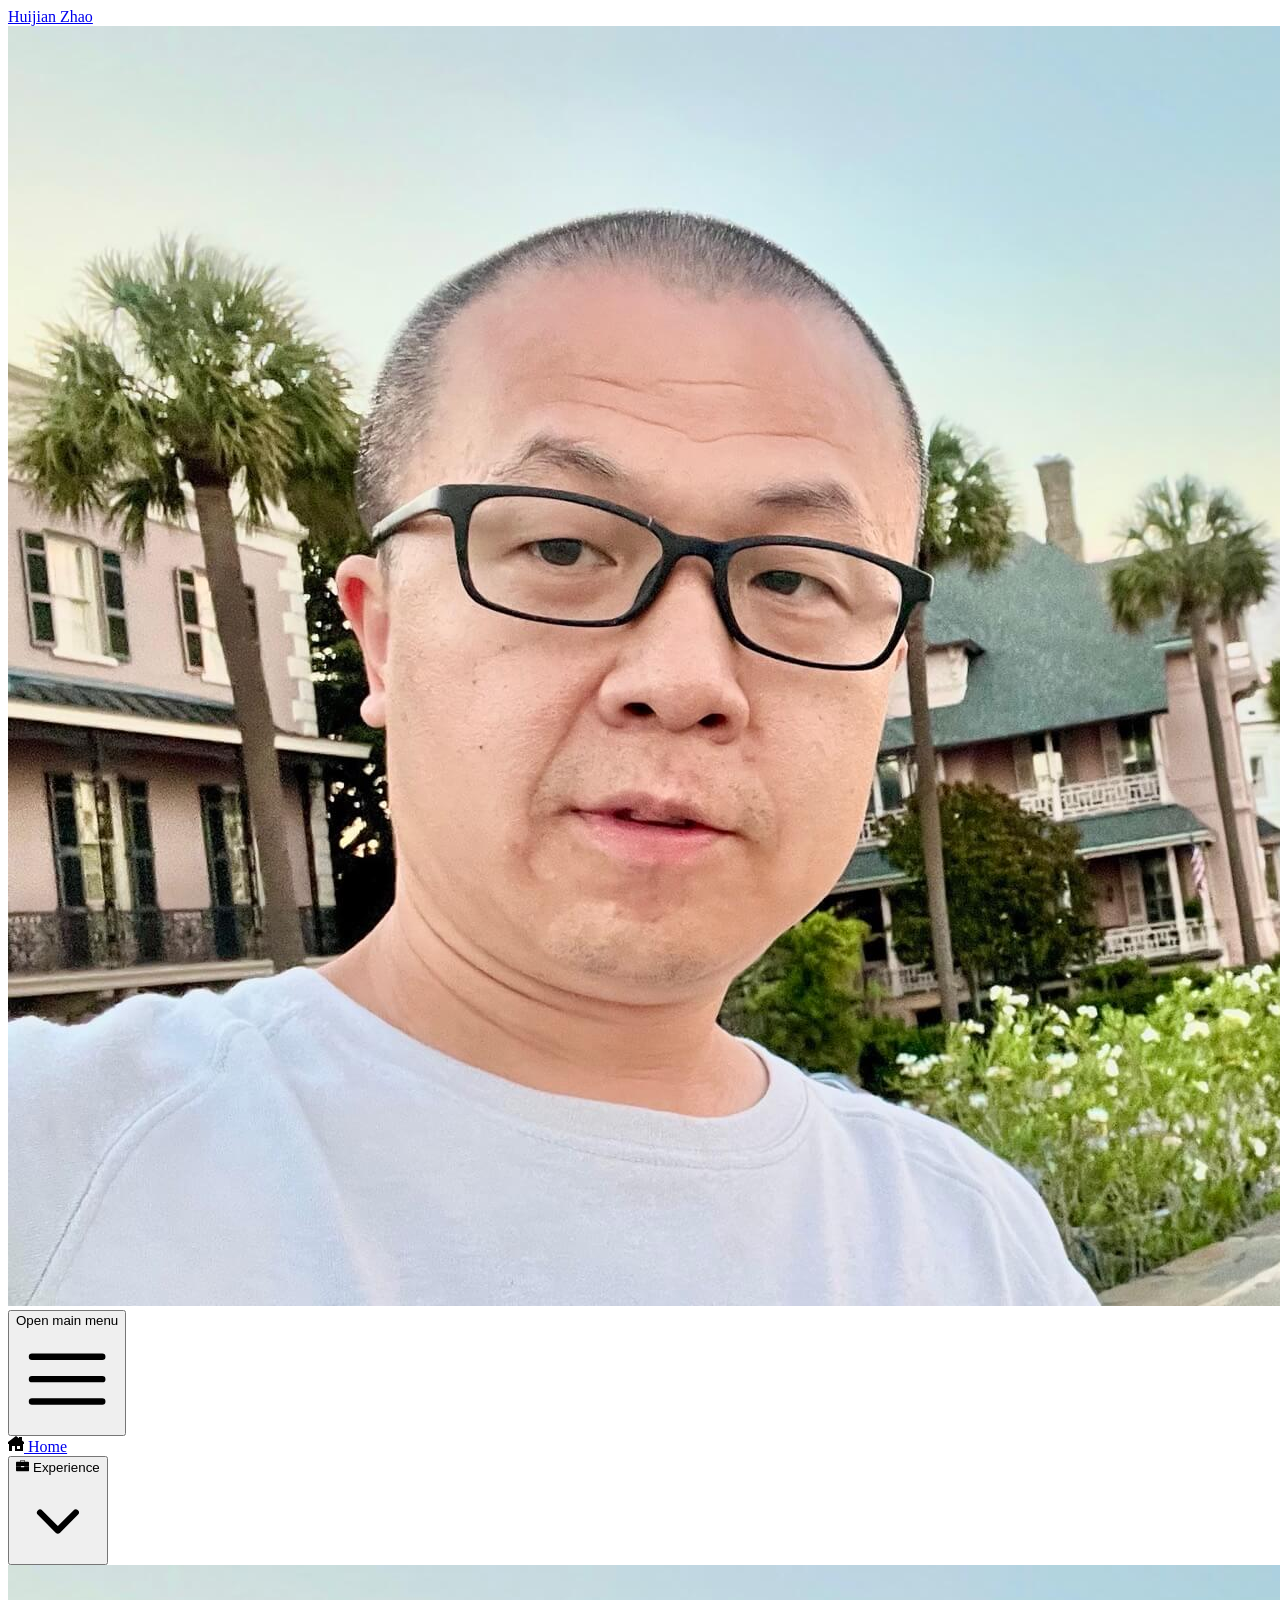
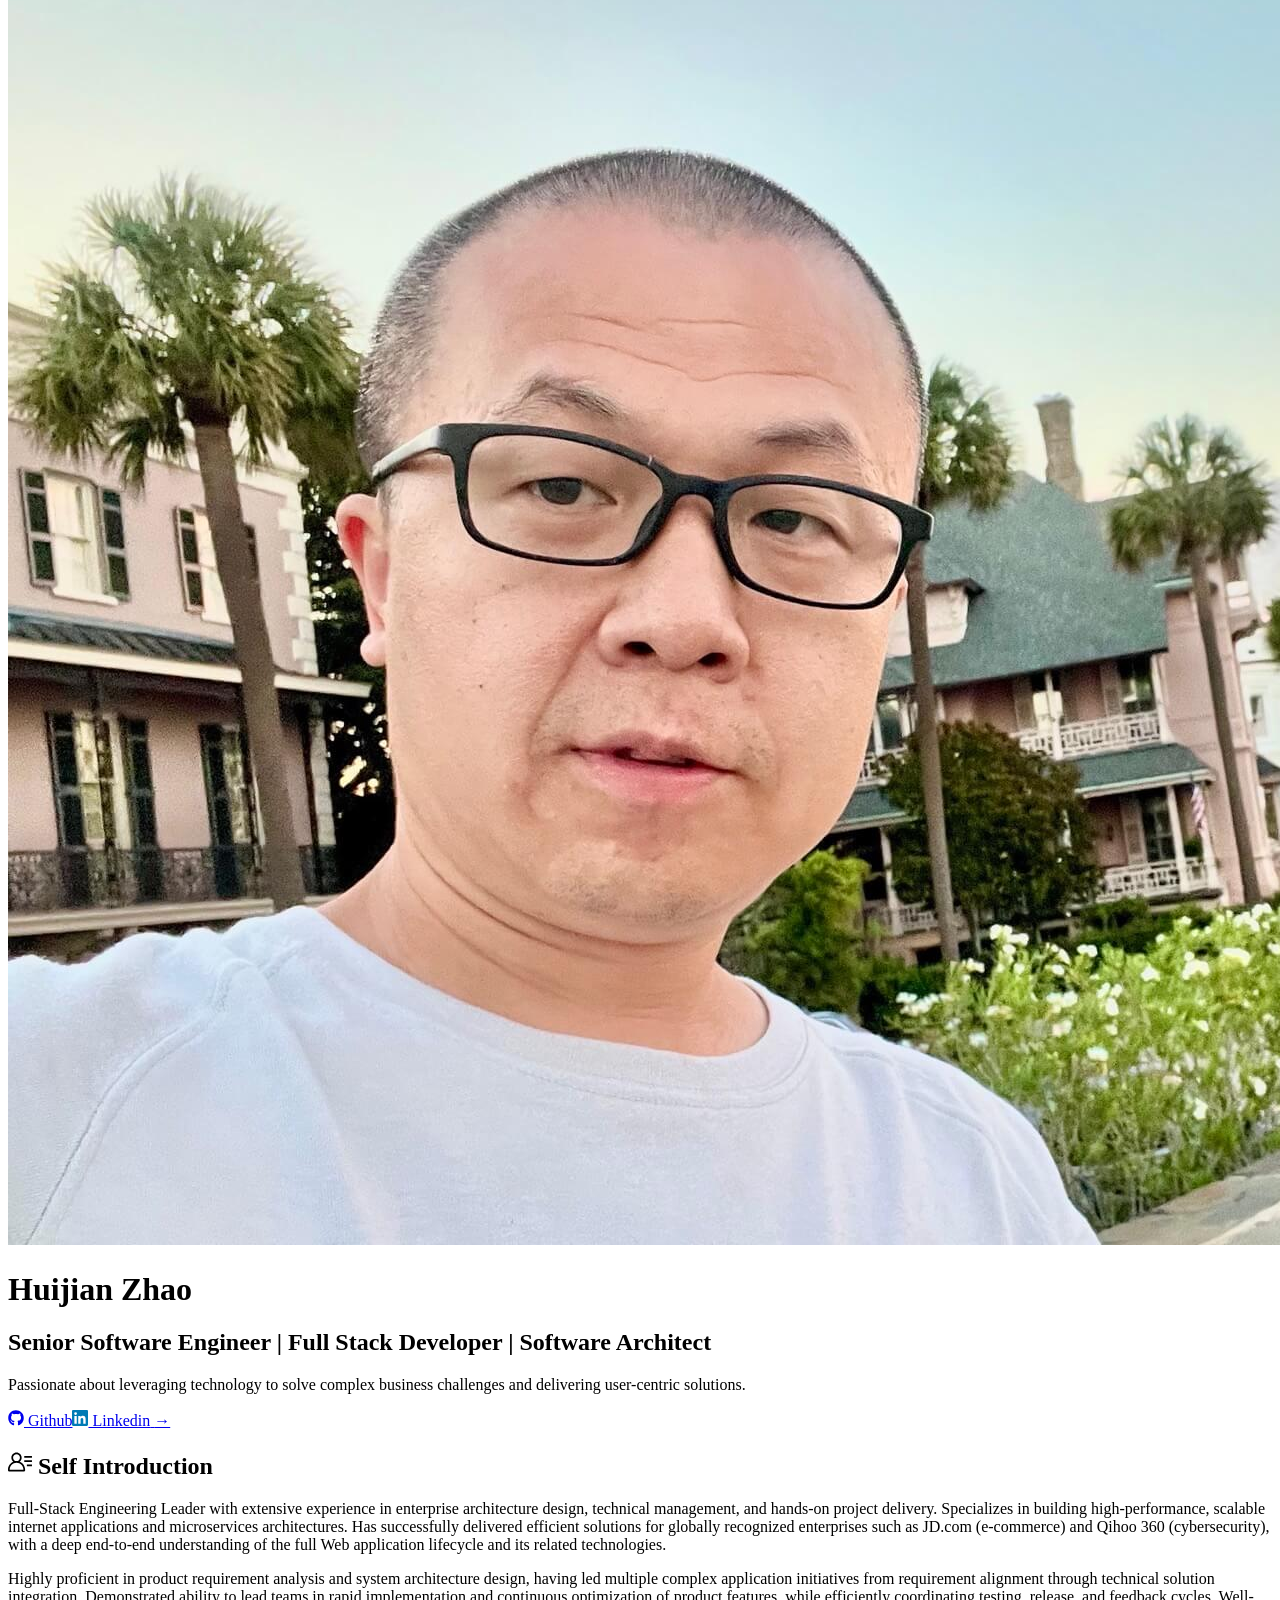
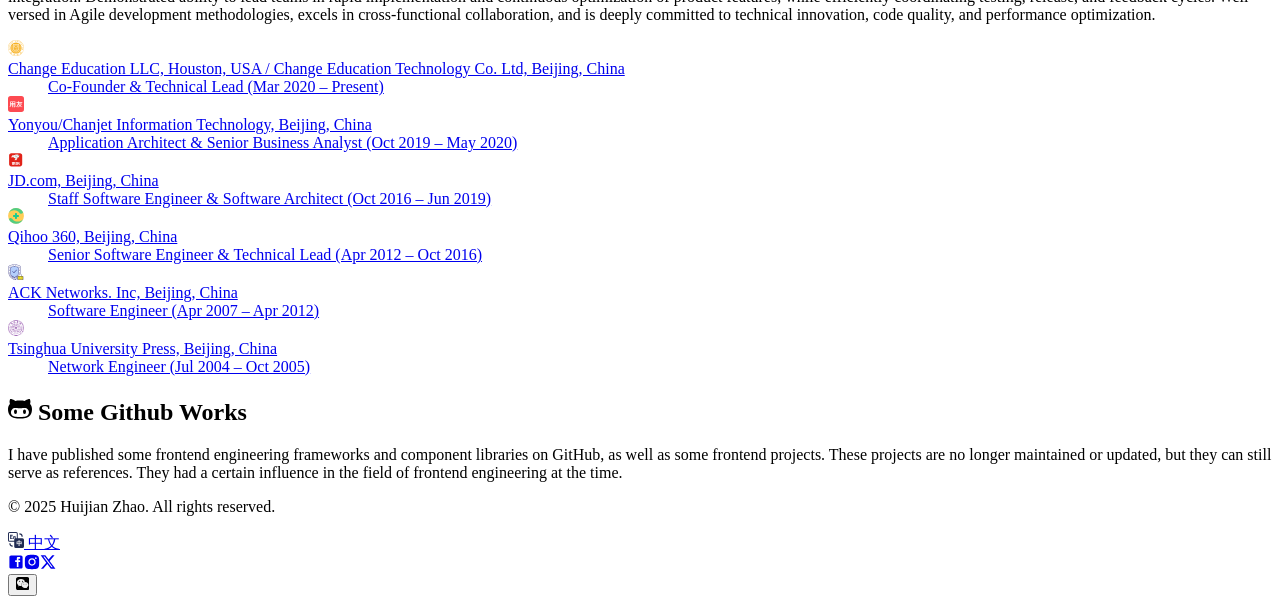
==== commit fea93f13: "Updates" ====
--- a/index.html
+++ b/index.html
@@ -1 +1 @@
-<!DOCTYPE html><html lang="en"><head><meta charSet="utf-8"/><meta name="viewport" content="width=device-width, initial-scale=1"/><link rel="preload" href="/_next/static/media/4cf2300e9c8272f7-s.p.woff2" as="font" crossorigin="" type="font/woff2"/><link rel="preload" href="/_next/static/media/93f479601ee12b01-s.p.woff2" as="font" crossorigin="" type="font/woff2"/><link rel="preload" as="image" href="/huijian-logo.jpeg"/><link rel="stylesheet" href="/_next/static/css/19ce2ae8a991b155.css" data-precedence="next"/><link rel="stylesheet" href="/_next/static/css/cecdbce2880c059c.css" data-precedence="next"/><link rel="preload" as="script" fetchPriority="low" href="/_next/static/chunks/webpack-26a7fb42daa60997.js"/><script src="/_next/static/chunks/784a1605-bbaf7e6101980c08.js" async=""></script><script src="/_next/static/chunks/619-a98f4ea61cb25fe8.js" async=""></script><script src="/_next/static/chunks/main-app-1f5a991ddaf4528d.js" async=""></script><script src="/_next/static/chunks/3621f9d8-c41d87e29eef1076.js" async=""></script><script src="/_next/static/chunks/694-1d6939aec814c84f.js" async=""></script><script src="/_next/static/chunks/853-74a49bc650956044.js" async=""></script><script src="/_next/static/chunks/269-41ee82c3507dcf13.js" async=""></script><script src="/_next/static/chunks/642-608ca45c0dcf5b94.js" async=""></script><script src="/_next/static/chunks/app/page-4c95720971ef4749.js" async=""></script><meta name="next-size-adjust" content=""/><title>Huijian Zhao</title><meta name="description" content="Passionate about leveraging technology to solve complex business challenges and delivering user-centric solutions."/><meta name="msapplicationTileImage" content="/web-app-manifest-300x300.png"/><meta name="mobile-web-app-capable" content="yes"/><meta name="apple-mobile-web-app-title" content="Huijian Zhao"/><meta name="apple-mobile-web-app-status-bar-style" content="default"/><link rel="icon" href="/web-app-manifest-192x192.png" sizes="32x32"/><link rel="icon" href="/web-app-manifest-192x192.png" sizes="192x192"/><link rel="icon" href="/web-app-manifest-300x300.png" sizes="300x300"/><link rel="icon" href="/web-app-manifest-512x512.png" sizes="512x512"/><link rel="apple-touch-icon" href="/web-app-manifest-300x300.png"/><script src="/_next/static/chunks/polyfills-42372ed130431b0a.js" noModule=""></script></head><body class="__variable_188709 __variable_9a8899 antialiased"><div class="bg-white"><header class="absolute inset-x-0 top-0 z-5"><nav class="mx-auto flex max-w-7xl items-center justify-between p-6 lg:px-8" aria-label="Global"><div class="flex lg:flex-1 lg:items-center lg:gap-x-8"><a class="-m-1.5 p-1.5" href="/"><span class="sr-only">Huijian Zhao</span><img class="h-10 w-auto rounded-sm" src="/huijian-logo.jpeg" alt="Huijian"/></a></div><div class="flex lg:hidden"><button type="button" class="-m-2.5 inline-flex items-center justify-center rounded-md p-2.5 text-gray-700"><span class="sr-only">Open main menu</span><svg xmlns="http://www.w3.org/2000/svg" fill="none" viewBox="0 0 24 24" stroke-width="1.5" stroke="currentColor" aria-hidden="true" data-slot="icon" class="size-6"><path stroke-linecap="round" stroke-linejoin="round" d="M3.75 6.75h16.5M3.75 12h16.5m-16.5 5.25h16.5"></path></svg></button></div><div class="hidden lg:flex lg:gap-x-12"><a class="text-lg font-semibold text-gray-900 hover:text-orange-500" href="/"><svg xmlns="http://www.w3.org/2000/svg" width="1em" height="1em" fill="currentColor" viewBox="0 0 16 16" class="inline-block align-[-0.15em] "><path fill="#000" fill-rule="evenodd" d="M8 0 0 6v2h1v7h3v-5h3v5h8V8h1V6l-2-1.5V1h-3v1.25zm1 10h3v3H9z" clip-rule="evenodd"></path></svg> <!-- -->Home</a><div class="group relative" data-headlessui-state=""><div><button class="flex items-center gap-x-1 text-lg font-semibold text-gray-900 focus:outline-none hover:text-orange-500 transition duration-700 ease-in-out cursor-pointer" type="button" aria-expanded="false" data-headlessui-state=""><svg xmlns="http://www.w3.org/2000/svg" width="1em" height="1em" class="inline-block align-[-0.15em] " viewBox="0 0 1039 1024" fill="currentColor"><path d="M941.738 201.706H698.612v-76.764c0-31.113-26.958-56.452-60.023-56.452H385.41c-33.106 0-60.064 25.339-60.064 56.452v76.764H82.22c-44.696 0-80.918 34.394-80.918 76.804v600.152c0 42.41 36.222 76.847 80.918 76.847h859.518c44.737 0 80.917-34.435 80.917-76.847V278.51c0-42.41-36.18-76.804-80.917-76.804m-574.19-76.763c0-9.263 8.018-16.782 17.862-16.782h253.18c9.802 0 17.819 7.519 17.819 16.782v74.686h-288.86zm636.499 478.069H637.343v15.369c0 10.384-8.93 18.775-19.98 18.775h-206.78c-11.05 0-19.98-8.39-19.98-18.775v-15.37H10.273v-35.184h380.328v-15.244c0-10.426 8.932-18.817 19.98-18.817h206.78c11.05 0 19.98 8.39 19.98 18.817v15.244h366.705z"></path></svg> <!-- -->Experience<svg xmlns="http://www.w3.org/2000/svg" viewBox="0 0 20 20" fill="currentColor" aria-hidden="true" data-slot="icon" class="size-5 flex-none text-gray-600 group-data-[open]:rotate-180 transition duration-300"><path fill-rule="evenodd" d="M5.22 8.22a.75.75 0 0 1 1.06 0L10 11.94l3.72-3.72a.75.75 0 1 1 1.06 1.06l-4.25 4.25a.75.75 0 0 1-1.06 0L5.22 9.28a.75.75 0 0 1 0-1.06Z" clip-rule="evenodd"></path></svg></button></div></div><span hidden="" style="position:fixed;top:1px;left:1px;width:1px;height:0;padding:0;margin:-1px;overflow:hidden;clip:rect(0, 0, 0, 0);white-space:nowrap;border-width:0;display:none"></span></div><span hidden="" style="position:fixed;top:1px;left:1px;width:1px;height:0;padding:0;margin:-1px;overflow:hidden;clip:rect(0, 0, 0, 0);white-space:nowrap;border-width:0;display:none"></span><div class="hidden text-lg font-semibold lg:ml-8 lg:flex lg:items-center lg:border-l lg:border-slate-900/15 lg:pl-8"></div></nav><span hidden="" style="position:fixed;top:1px;left:1px;width:1px;height:0;padding:0;margin:-1px;overflow:hidden;clip:rect(0, 0, 0, 0);white-space:nowrap;border-width:0;display:none"></span></header></div><div class="bg-white"><div class="relative isolate px-6 pt-14 lg:px-8"><div aria-hidden="true" class="absolute inset-x-0 -top-40 -z-10 transform-gpu overflow-hidden blur-3xl sm:-top-80"><div style="clip-path:polygon(74.1% 44.1%, 100% 61.6%, 97.5% 26.9%, 85.5% 0.1%, 80.7% 2%, 72.5% 32.5%, 60.2% 62.4%, 52.4% 68.1%, 47.5% 58.3%, 45.2% 34.5%, 27.5% 76.7%, 0.1% 64.9%, 17.9% 100%, 27.6% 76.8%, 76.1% 97.7%, 74.1% 44.1%)" class="relative left-[calc(50%-11rem)] aspect-[1155/678] w-[36.125rem] -translate-x-1/2 rotate-[30deg] bg-gradient-to-tr from-[#fff] to-[#f76c09] opacity-30 sm:left-[calc(50%-30rem)] sm:w-[72.1875rem]"></div></div><div class="mx-auto max-w-2xl py-24 sm:py-32 lg:py-42"><div class="text-center"><figcaption class="mt-10"><img alt="" src="/huijian-logo.jpeg" class="mx-auto size-30 rounded-full"/></figcaption><h1 class="text-balance text-5xl font-semibold tracking-tight text-gray-900 sm:text-7xl">Huijian Zhao</h1><h2 class="font-semibold text-orange-600 pt-5 text-md lg:text-xl">Senior Software Engineer | Full Stack Developer | Software Architect</h2><p class="mt-8 text-pretty text-lg font-medium text-gray-500 sm:text-xl/8">Passionate about leveraging technology to solve complex business challenges and delivering user-centric solutions.</p><div class="mt-10 flex items-center justify-center gap-x-6"><a href="https://www.github.com/zhaohuijian" target="_blank" class="rounded-md bg-orange-600 px-3.5 py-2.5 text-sm font-semibold text-white shadow-sm hover:bg-orange-500 focus-visible:outline  focus-visible:outline-offset-2 focus-visible:outline-indigo-600"><svg xmlns="http://www.w3.org/2000/svg" width="1em" height="1em" class="inline-block align-[-0.15em] " viewBox="0 0 1024 1024" fill="currentColor"><path d="M347.8 794.8c0 4-4.6 7.2-10.4 7.2-6.6.6-11.2-2.6-11.2-7.2 0-4 4.6-7.2 10.4-7.2 6-.6 11.2 2.6 11.2 7.2m-62.2-9c-1.4 4 2.6 8.6 8.6 9.8 5.2 2 11.2 0 12.4-4s-2.6-8.6-8.6-10.4c-5.2-1.4-11 .6-12.4 4.6m88.4-3.4c-5.8 1.4-9.8 5.2-9.2 9.8.6 4 5.8 6.6 11.8 5.2 5.8-1.4 9.8-5.2 9.2-9.2-.6-3.8-6-6.4-11.8-5.8M505.6 16C228.2 16 16 226.6 16 504c0 221.8 139.6 411.6 339 478.4 25.6 4.6 34.6-11.2 34.6-24.2 0-12.4-.6-80.8-.6-122.8 0 0-140 30-169.4-59.6 0 0-22.8-58.2-55.6-73.2 0 0-45.8-31.4 3.2-30.8 0 0 49.8 4 77.2 51.6 43.8 77.2 117.2 55 145.8 41.8 4.6-32 17.6-54.2 32-67.4-111.8-12.4-224.6-28.6-224.6-221 0-55 15.2-82.6 47.2-117.8-5.2-13-22.2-66.6 5.2-135.8 41.8-13 138 54 138 54 40-11.2 83-17 125.6-17s85.6 5.8 125.6 17c0 0 96.2-67.2 138-54 27.4 69.4 10.4 122.8 5.2 135.8 32 35.4 51.6 63 51.6 117.8 0 193-117.8 208.4-229.6 221 18.4 15.8 34 45.8 34 92.8 0 67.4-.6 150.8-.6 167.2 0 13 9.2 28.8 34.6 24.2 200-66.4 335.6-256.2 335.6-478 0-277.4-225-488-502.4-488M210.4 705.8c-2.6 2-2 6.6 1.4 10.4 3.2 3.2 7.8 4.6 10.4 2 2.6-2 2-6.6-1.4-10.4-3.2-3.2-7.8-4.6-10.4-2m-21.6-16.2c-1.4 2.6.6 5.8 4.6 7.8 3.2 2 7.2 1.4 8.6-1.4 1.4-2.6-.6-5.8-4.6-7.8-4-1.2-7.2-.6-8.6 1.4m64.8 71.2c-3.2 2.6-2 8.6 2.6 12.4 4.6 4.6 10.4 5.2 13 2 2.6-2.6 1.4-8.6-2.6-12.4-4.4-4.6-10.4-5.2-13-2m-22.8-29.4c-3.2 2-3.2 7.2 0 11.8s8.6 6.6 11.2 4.6c3.2-2.6 3.2-7.8 0-12.4-2.8-4.6-8-6.6-11.2-4"></path></svg> Github</a><a href="https://www.linkedin.com/in/zhaohuijian" target="_blank" class="text-sm/6 font-semibold text-gray-900 hover:text-orange-600"><svg xmlns="http://www.w3.org/2000/svg" width="1em" height="1em" class="inline-block align-[-0.15em] " viewBox="0 0 1024 1024" fill="currentColor"><path fill="#007BB5" d="M948.245 0H75.52C33.877 0 .021 33.067.021 73.813v876.288C0 990.891 33.877 1024 75.52 1024h872.704c41.75 0 75.733-33.11 75.733-73.899V73.835C1024 33.045 989.995 0 948.267 0z"></path><path fill="#FFF" d="M151.744 383.893h152.021v488.64H151.744zm76.053-242.922a88.107 88.107 0 1 1-.128 176.17 88.107 88.107 0 0 1 .128-176.17M399.04 383.893h145.579v66.795h2.09c20.267-38.4 69.803-78.933 143.702-78.933 153.77 0 182.186 101.184 182.186 232.81v267.968h-151.85V634.88c0-56.661-.982-129.557-78.934-129.557-79.018 0-91.093 61.76-91.093 125.525v241.707H399.04V383.872z"></path></svg> Linkedin<!-- --> <span aria-hidden="true">→</span></a></div></div></div><div aria-hidden="true" class="absolute inset-x-0 top-[calc(100%-13rem)] -z-10 transform-gpu overflow-hidden blur-3xl sm:top-[calc(100%-30rem)]"><div style="clip-path:polygon(74.1% 44.1%, 100% 61.6%, 97.5% 26.9%, 85.5% 0.1%, 80.7% 2%, 72.5% 32.5%, 60.2% 62.4%, 52.4% 68.1%, 47.5% 58.3%, 45.2% 34.5%, 27.5% 76.7%, 0.1% 64.9%, 17.9% 100%, 27.6% 76.8%, 76.1% 97.7%, 74.1% 44.1%)" class="relative left-[calc(50%+3rem)] aspect-[1155/678] w-[36.125rem] -translate-x-1/2 bg-gradient-to-tr from-[#fff] to-[#f76c09] opacity-30 sm:left-[calc(50%+36rem)] sm:w-[72.1875rem]"></div></div></div></div><div class="bg-orange-50 py-24 sm:py-32"><div class="mx-auto max-w-7xl px-6 lg:px-8"><div class="mx-auto max-w-4xl lg:text-left"><h2 class="text-4xl font-semibold text-gray-600"><svg xmlns="http://www.w3.org/2000/svg" width="1em" height="1em" class="inline-block align-[-0.15em] " viewBox="0 0 1024 1024" fill="currentColor"><path d="M499.429 499.643C549.999 459.392 582.535 397.5 582.535 328c0-121-98.428-219.429-219.428-219.429S143.678 207 143.678 328c0 70.25 33.322 132.714 84.822 172.928C94.678 555.321 0 686.572 0 839.678v38.036c0 20.215 16.357 36.572 36.571 36.572h658.286c20.215 0 36.572-16.357 36.572-36.572v-38.036c0-154.428-96.357-286.499-232-340.035M216.82 328c0-80.678 65.607-146.286 146.286-146.286S509.392 247.322 509.392 328c0 79.643-64.036 144.357-143.285 146-.142 0-.25-.036-.393-.036-1.285 0-2.57.18-3.856.18C281.787 473.463 216.82 408.25 216.82 328M73.143 841.143v-1.465c0-159.82 128.857-289.892 288.108-292.32.607 0 1.214.07 1.858.07 1.499 0 2.964-.213 4.463-.213 160.465 1 290.714 131.785 290.714 292.463zM693.393 256h329.142v73.143H693.392zm0 182.857h329.142V512H693.392zM804.57 621.714h217.964v73.143H804.571z"></path></svg> <!-- -->Self Introduction</h2><p class="mt-6 text-lg/8 text-gray-600 ">Full-Stack Engineering Leader with extensive experience in enterprise architecture design, technical management, and hands-on project delivery. Specializes in building high-performance, scalable internet applications and microservices architectures. Has successfully delivered efficient solutions for globally recognized enterprises such as JD.com (e-commerce) and Qihoo 360 (cybersecurity), with a deep end-to-end understanding of the full Web application lifecycle and its related technologies.</p><p class="mt-6 text-lg/8 text-gray-600 mt-4">Highly proficient in product requirement analysis and system architecture design, having led multiple complex application initiatives from requirement alignment through technical solution integration. Demonstrated ability to lead teams in rapid implementation and continuous optimization of product features, while efficiently coordinating testing, release, and feedback cycles. Well-versed in Agile development methodologies, excels in cross-functional collaboration, and is deeply committed to technical innovation, code quality, and performance optimization.</p></div><div class="mx-auto mt-16 max-w-2xl sm:mt-20 lg:mt-24 lg:max-w-4xl"><dl class="grid max-w-xl grid-cols-1 gap-x-8 gap-y-10 lg:max-w-none lg:grid-cols-2 lg:gap-y-16"><a class="relative pl-16 pr-2 py-2 bg-orange-100 hover:bg-orange-200 rounded-lg" href="/experience/change-education/"><dt class="text-base/7 font-semibold text-gray-900"><div class="absolute top-5 left-3 flex text-4xl items-center justify-center rounded-lg"><svg xmlns="http://www.w3.org/2000/svg" viewBox="0 0 141.8 141.8" width="1em" height="1em" fill="currentColor" class="inline-block align-[-0.15em] "><defs><style>.cje_svg__cls-1{fill:#f7b225}.cje_svg__cls-2,.cje_svg__cls-3{fill:#fff}.cje_svg__cls-2{fill-rule:evenodd}</style></defs><g id="cje_svg__\u56FE\u5C42_2" data-name="\u56FE\u5C42 2"><g id="cje_svg__\u56FE\u5C42_1-2" data-name="\u56FE\u5C42 1"><path d="M10.5 78v1.7a2.7 2.7 0 0 0-2.3 2.8q.3 3.1 4.5 3.3c2.9-.1 4.3-1.3 4.4-3.7s-1-2.8-2.8-3.9l1.7-.3a5.1 5.1 0 0 1 2.3 4.6c-.2 3.3-2.1 5-5.6 5.1s-5.4-1.8-5.6-5a4.4 4.4 0 0 1 3.4-4.6M114.8 27l-1.3-1.1a2.9 2.9 0 0 0-.7-3.6c-1.7-1.2-3.5-.7-5.4 1.4s-1.7 4.1 0 5.7 2.8 1.1 4.8.4l-.9 1.5a5.1 5.1 0 0 1-5-1.3q-3.5-3.3-.3-7.5c2.4-2.6 4.9-3 7.5-1.1a4.5 4.5 0 0 1 1.3 5.6M16.8 72.4l-10.9-.7.2-1.8 4.6.3s.2-4.2.3-4.8a.8.8 0 0 0-.8-.9l-3.8-.2v-1.8l10.9.7-.1 1.8-4.4-.3s-.6-.1-.6.6-.3 5-.3 5l5 .3ZM31.3 22.5 30 23.8a2.8 2.8 0 0 0-3.6.6c-1.5 1.7-1.3 3.5.6 5.6s4 2.2 5.8.7 1.5-2.3.9-3.3a7.5 7.5 0 0 0-1.2-1.4c-.3-.2-.7.1-.7.1l-2.1 2.1-.8-.9 2.8-2.8a1.3 1.3 0 0 1 1.7.1l1 1s2.7 2.8-.9 5.8-5.2 2.4-7.8-.1-2.4-5.3-.2-7.7 3.8-2.1 5.8-1.1M41.6 24.8l-5.1-9.6 7.3-3.9.5 1-4.2 2.3s-1.6.7-.9 2l1 2 5.5-2.9.5 1-5.4 2.9 1.2 2.2a1.3 1.3 0 0 0 2 .5l4.4-2.3.5.9ZM63 16.7V5.9h8.3V7h-4.9s-1.6-.1-1.7 1.4v2.2h6.2v1.2h-6.2s.1 1.5.1 2.4a1.4 1.4 0 0 0 1.5 1.5h5v1ZM83.5 6.8 80 6l-2.5 10.6 3.6.8c3.7 1.1 5.9-.3 6.6-4.1s-.5-5.6-4.2-6.5M86 13c-.7 2.9-2.2 4.1-4.8 3.4l-1.3-.3s-.5-.1-.3-.7 1.6-6.9 1.7-7.2a.5.5 0 0 1 .7-.5l1.2.2c2.5.6 3.4 2.3 2.8 5.1M93.1 16.1l2.6-5.7 1.6.7-2.8 6.1c-.9 2-.4 3.4 1.3 4.2s3.1.2 4-1.9l2.7-6.1 1.6.7-2.5 5.7c-1.3 3.1-3.3 4-6.3 2.5s-3.6-3.3-2.2-6.2M123.6 33.3l-11.4 2.4 1 1.5 3.1-.6 2.6 3.9-1.8 2.5 1.1 1.6 6.6-9.6Zm-1.3 2.4-2.7 3.8-2.1-3.2 4.5-1.1c.8-.1.3.5.3.5M20 52l.5-1.9-11.6 1.2-.6 2.1 9.3 7.1.5-1.8-2.5-1.9 1.3-4.6Zm-5.4 4.1-3.7-2.8c-.7-.5.1-.6.1-.6l4.7-.3ZM128.2 43.1l1.1-.5 3.4 8.6-1.1.4-1.2-3.1s-.2-.4-.5-.2l-8.7 3.4-.6-1.7 8.6-3.4s.4-.1.2-.6-1.2-2.9-1.2-2.9M123.122 58.971l10.629-2.415.379 1.668-10.63 2.415zM129.3 63c-3.4.6-5.1 2.5-5 5.9s2.5 4.9 6 4.7 5.3-2.5 5.2-5.8-2.6-4.9-6.2-4.8m.9 8.8q-4.3.3-4.8-3c-.1-2.3 1.3-3.6 4.1-4s4.4.9 4.8 3.2-1.3 3.5-4.1 3.8M124.2 76.8l10.7 2.2-.4 1.7-8.9 3.7c-.7.2 0 .3 0 .3l7.8 1.6-.4 1.7-10.6-2.2.3-1.6 8.8-3.8s.6-.2 0-.3l-7.6-1.6ZM22.2 46.6l-9.3-5.7 1-1.5 9.6-.4c.7.1.1-.3.1-.3l-6.7-4.1.9-1.5 9.2 5.7-.9 1.4-9.5.6s-.6 0-.1.3l6.6 4ZM25.3 114l-.6-.5-.9 1 .8.8c1.1 1.1 2.2 1.1 3.2-.1l2.4-2.5 1.1.2a10.5 10.5 0 0 1 1.1-5.5l-.9-.9-.8-.7a8.5 8.5 0 0 1-5.7 1l-.9 1 1.2.4-4.9 5.2a1.9 1.9 0 0 0 0 3l2.4 2.3a1.8 1.8 0 0 0 2.3-.2l-.7-.8a.9.9 0 0 1-1.2 0l-1.5-1.4c-.6-.7-.3-1.1.2-1.6l4-4.3s.3-.3.5 0l1.5 1.4c.3.3.1.5.1.5l-1.6 1.6c-.4.5-.7.5-1.1.1m.4-5.7a9.8 9.8 0 0 0 4.3-.6c.1 0 .6-.1.5.6s-.8 3-.4 4.2ZM26.2 118.5l6-6.3 1.3 1.2-6 6.3z" class="cje_svg__cls-1"></path><path d="m24.8 121 .7-.7.7.6c.6.5 1.2.2 1.7-.3l8.7-9.2 1.3 1.3-8.6 9.1c-.8.8-1.9 1.6-3.2.5ZM46.9 133.8l.3-1c.8-.1 1.2-.4 1.6-1.6l1.8-6.5a.4.4 0 0 0-.2-.3l-.9-.2.3-1 2.2.6a.6.6 0 0 1 .4.9l-1.7 6.4c-.3 1.5 0 2.6 1.4 3l8.6 2.4-.3 1-8.6-2.4c-1.5-.4-2.1-.9-2.4-1.9a3.9 3.9 0 0 1-2.5.6M50.4 122.5l-.2-2.8 1.8.5.3 2.9z" class="cje_svg__cls-1"></path><path d="m51.3 131.3.3-1c.8-.8 1.6-2.8 2.2-5.1l1.5.4c-.8 3.2-2.1 5.1-4 5.7" class="cje_svg__cls-1"></path><path d="m53.7 123.6.2-1.1 3.9 1.1v-1.7l1.9.5v1.7l3.7 1-.3 1.1-2.3-.7-2 7.6a1.8 1.8 0 0 1-2.4 1.6l-1.1-.3.3-1.2h.4c.6.1.9-.2 1.1-.8l1.9-7.2a.2.2 0 0 0-.1-.3l-1-.3-1.2 4.7a6.1 6.1 0 0 1-4.5 4.5l.4-1.3a6.2 6.2 0 0 0 2.3-3.5l1.2-4.6a.2.2 0 0 0-.1-.3Z" class="cje_svg__cls-1"></path><path d="M61.6 134.1c-1.4-1.6-1.6-3.9-.7-7l1.5.4c-.6 2.3-.9 4.4-.6 5.5ZM79.2 130.2l1.6-.4.3 1-1.6.4z" class="cje_svg__cls-1"></path><path d="M83.9 132.3a8.5 8.5 0 0 0 1.2-2.6s.4-1.2-.7-.9l-2.4.7a12 12 0 0 0 1.2-2.1l1.6-.4-.3-1-.6.2a19 19 0 0 0 .9-3.6l-1.6.4a32 32 0 0 1-1.2 3.7h-.4l-.5-2.1 1.6-.4-.3-1-1.6.4-.3-1.2-1.8.5.3 1.2-1.7.5.2 1 1.5-.4a.3.3 0 0 1 .4.2l.4 1.7h-.3l-2 .5.3 1 3.2-.6a16.1 16.1 0 0 1-2.5 3.9l.2 1 2.2-2.1 2.1-.6s.3-.1.2.2a4.5 4.5 0 0 1-1.1 1.7c-.2.2-.1.6-.1.6l.2.5-3.1.9.4 1.4 3-1 .2.9c.2.6 0 1-.7 1.2l-.6.2.3 1 1.6-.4a1.6 1.6 0 0 0 1.3-2.3l-.3-1.3 2.4-1.1-.2-1-2.5.9Z" class="cje_svg__cls-1"></path><path d="m91.6 123.1-.3-.9-4.1 1a18 18 0 0 0 0-2.4l-1.8.5a9.3 9.3 0 0 1-.5 5.3l.3 1 .6-.7a14.8 14.8 0 0 0 3.1 4.7 12.6 12.6 0 0 1-2 4l.2.9a17.5 17.5 0 0 0 3-3.8 16.9 16.9 0 0 0 4.4 1.9l-.3-1a9.8 9.8 0 0 1-3.5-2.5 13.4 13.4 0 0 0-.1-7.7Zm-2.2 6.7a27 27 0 0 1-2.7-4.4c0-.2.2-.6.3-1.1l1.6-.4s.3-.1.4.3a14 14 0 0 1 .4 5.6M104.7 114.8l-.8-.7 4.2-4.3-1-.5 1.4-1.4 1 .5 3.9-3.9.8.7-6.7 6.7.6 2.4 5.7-5.8-1.3-.6 1.4-1.3 2.7 1.2-1.4 1.4-.4-.2-7.3 7.5-.8-.7-.6-2.4zM121.5 113.4l-4.1-4.1a.9.9 0 0 0-1.4 0l-7.8 7.8 6.3 6.2 1.5-1.5-1.8-1.8 5.4-5.5.4.3c.4.4.4.7-.1 1.1l-.5.6.9.9 1.1-1.2c1.1-1 1.1-1.9.1-2.8m-2.6.4-5.4 5.4-1.2-1.1 5.1-5.1a.5.5 0 0 1 .7 0Zm-1.9-1.9-5.4 5.5-1.1-1.1 5-5.1c.4-.4.7-.1.7-.1Z" class="cje_svg__cls-1"></path><path d="M70.9 122.6a51.7 51.7 0 1 1 51.7-51.7 51.8 51.8 0 0 1-51.7 51.7m0-102.3a50.6 50.6 0 1 0 50.6 50.6 50.7 50.7 0 0 0-50.6-50.6" class="cje_svg__cls-1"></path><path d="M70.9 141.8a70.9 70.9 0 1 1 70.9-70.9 71 71 0 0 1-70.9 70.9m0-140.2a69.3 69.3 0 1 0 69.3 69.3A69.4 69.4 0 0 0 70.9 1.6" class="cje_svg__cls-1"></path><path d="M126.4 98.6a1.6 1.6 0 1 1-1.6-1.6 1.6 1.6 0 0 1 1.6 1.6M17.4 98.6a1.7 1.7 0 0 1-1.7 1.6 1.6 1.6 0 1 1 0-3.2 1.7 1.7 0 0 1 1.7 1.6" class="cje_svg__cls-1"></path><circle cx="70.9" cy="70.9" r="49.1" class="cje_svg__cls-1" transform="rotate(-45 70.884 70.939)"></circle><path d="M30.2 53.9c4 1 5.4 5.5 4.1 8.7a5.5 5.5 0 0 1-3.4-4.1c-.3-1.4-.5-2.8-.7-4.2ZM29.1 73.4c4 .4 5.8 4 5.6 8a5.4 5.4 0 0 1-4.1-3.5ZM108 62.6c-1.2-3.6.2-7.5 4.2-8.7l-.3 1.8-.6 3a5.2 5.2 0 0 1-3.3 3.9M113.4 73.3c-.5 1.4-1.1 2.8-1.6 4.3s-1.8 3.3-3.9 3.7c-1.1-2.7.7-7 5.5-8M60 107.1a5.3 5.3 0 0 1-5.1 1.2c-1.5-.4-3-1-4.5-1.5 1.9-2.2 5.9-3 9.6.3M82.5 107.1a6.5 6.5 0 0 1 9.4-.4c-2.1.7-4 1.9-6.2 1.8a4.7 4.7 0 0 1-3.2-1.4M106.8 92.6l-3.3 3.5a5.2 5.2 0 0 1-4.9 1.2c1.1-3.8 5.1-6.1 8.2-4.7M29.3 63.6c3.7.7 5.8 3.8 5.3 7.9a4.6 4.6 0 0 1-3-1.7 9.1 9.1 0 0 1-1.5-3.5c-.3-.9-.5-1.8-.8-2.7M41.7 101.9c2.9-2.6 6.5-2.5 9.5.3a4.6 4.6 0 0 1-4 1.4l-4.5-1.4ZM112.9 63.7c-.4 1.6-.8 3.1-1.3 4.5a4.9 4.9 0 0 1-3.8 3.3c-.8-3.9 1.7-7.6 5.1-7.8M29.3 85.1c3.7-1.4 7.2 1 8.4 4.7-3.8.1-6.3-1.9-8.4-4.7M100.5 101.8a17.2 17.2 0 0 1-5.7 1.8 7.8 7.8 0 0 1-2.1-.4 7.5 7.5 0 0 1-1.7-1c2.9-2.7 7.1-2.9 9.5-.4M35.6 92.6a4.8 4.8 0 0 1 3.9 0 8.7 8.7 0 0 1 4.3 4.6 5.3 5.3 0 0 1-5.7-1.8 33 33 0 0 1-2.5-2.8M104.7 89.8A6.5 6.5 0 0 1 113 85c-2.1 2.7-4.5 5-8.3 4.8M36.5 44.6c.5 3.4 1.5 6.7-.5 9.8a3.7 3.7 0 0 1-1.7-3.4 11.8 11.8 0 0 1 2.2-6.4M105.7 44.9c2.5 2.3 3.1 7.2.7 9.5a5.6 5.6 0 0 1-1.2-2.9c-.1-1.1 0-2.2 0-3.3s.3-2.1.5-3.3M105.5 62c-1.9-.7-2.5-2.3-2.8-4.1s-.2-2.1-.4-3.2c1.9-.2 4.7 3 3.2 7.3M40.1 54.5c-.3 1.5-.5 3-.8 4.5a4 4 0 0 1-2.5 3.1c-1-3.8.2-6.7 3.3-7.6M52.1 100.5c-2.6-1-4.9-4.4-3.5-7.3 1 1.1 2 2.1 2.9 3.2a4 4 0 0 1 .6 4.1M74.6 107.1c.2-1.5.5-2.9 1.8-3.6a24 24 0 0 1 3.9-2c.2 2.3-1.5 5.2-5.7 5.6M102.9 88.7a4.2 4.2 0 0 1-1.4-4.3c.3-1.3.6-2.5 1-3.7 2.2 1.9 2.6 5 .4 8M67.7 110.2a4.3 4.3 0 0 1-4.3 1l-3.6-1.2c1.5-2.3 5.1-2.2 7.9.2M39.8 80.8a24 24 0 0 1 1 3.6 4.1 4.1 0 0 1-1.4 4.3c-2.2-2.8-1.8-6.2.4-7.9M93.6 93.4c1.4 2.4-.3 5.9-3.4 6.9a3.2 3.2 0 0 1 .1-3 21.4 21.4 0 0 1 1.9-2.6ZM67.7 106.9a5.4 5.4 0 0 1-5.8-5.4l3.5 1.7a4.2 4.2 0 0 1 2.3 3ZM44.8 95.6a5.4 5.4 0 0 1-1.2-7.9c.6 1.5 1.4 3 1.9 4.5a3.5 3.5 0 0 1-.7 3.4M105.6 71.4a3.9 3.9 0 0 1-2.5-3.1c-.2-1.4-.3-2.9-.4-4.4 2.8.9 4.1 4.3 2.9 7.5M82.6 109.9l-4 1.4c-1.5.5-2.7-.2-3.9-1.1 2.5-2.5 5.9-2.4 7.9-.3M54.2 98.8c1.4.8 2.9 1.5 4.3 2.4a3.6 3.6 0 0 1 1.5 3c-3 .5-5.5-1.9-5.8-5.4M105.8 80.5c-2-.9-2.6-2.5-2.7-4.5s-.1-1.9-.1-2.8c2.9.9 4.1 4.2 2.8 7.3M39.5 64c-.1 1.5-.1 2.9-.3 4.3a4.1 4.1 0 0 1-2.5 3.1 5.5 5.5 0 0 1 2.8-7.4M97.6 95.8a4.1 4.1 0 0 1-.6-4.1c.5-1.3 1.1-2.6 1.7-3.9 2 2.2 1.5 5.6-1.1 8M39.3 73.1a31.4 31.4 0 0 1-.4 4.5 4.3 4.3 0 0 1-2.5 3c-1-3.5.1-6.4 2.9-7.5M88.1 98.8a5.5 5.5 0 0 1-5.7 5.6 3.2 3.2 0 0 1 1.5-3.1 42 42 0 0 1 4.2-2.5M73.1 108.2c-.8.6-1.3 1.2-.7 2.3a1.8 1.8 0 0 0-2.5.1 1.8 1.8 0 0 0-.7-2.4 1.6 1.6 0 0 0 1.9-1.4c.4 1 .9 1.5 2 1.4" class="cje_svg__cls-2"></path><path d="m71.2 104.1-1.8-3A15.5 15.5 0 0 0 59 94.5c-9-1.5-13.8-7.7-14.2-18.4v-.6c-.2-2.4-.1-32 0-35.3v-2.1h52.9v2.1c0 3.3.2 32.9 0 35.3v.6c-.5 10.7-5.2 16.9-14.3 18.4a16.5 16.5 0 0 0-10.4 6.6ZM49 42.3c-.1 13.1-.2 31.2 0 32.9v.7c.2 5.5 1.6 12.9 10.7 14.4a20.6 20.6 0 0 1 11.5 6.3 21.3 21.3 0 0 1 11.5-6.3c9.2-1.5 10.5-8.9 10.8-14.4v-.7c.1-1.7.1-19.8 0-32.9Z" class="cje_svg__cls-3"></path><path d="M57.4 50.5a8.7 8.7 0 0 1 1.7-3.5c1.3-1.1 8.2 2.3 11 3.7a1.1 1.1 0 0 1 .7 1.4c-.2.7-.8.7-1.3.6l-5.6-1.1c-2.1-.3-3.2.5-3.1 2.7.1 4.6 2.2 8.3 5.4 11.6 1.2 1.1 3.8 2.8 4 3s.9.8.6 1.5a1 1 0 0 1-1.5.6 24 24 0 0 1-3.5-1.3c-1.7-.8-2-1.1-3.6-2a14.3 14.3 0 0 1-3.4-3 12.5 12.5 0 0 1-1.7-5.4 30.2 30.2 0 0 1 .3-8.8M85 50.5a7.6 7.6 0 0 0-1.6-3.5c-1.4-1.1-8.2 2.3-11 3.7a1.1 1.1 0 0 0-.7 1.4c.2.7.8.7 1.3.6l5.6-1.1c2.1-.3 3.2.5 3.1 2.7-.1 4.6-2.2 8.3-5.4 11.6-1.2 1.1-3.8 2.8-4 3s-.9.8-.6 1.5.7.9 1.5.6a24 24 0 0 0 3.5-1.3c1.7-.8 2-1.1 3.6-2a16.6 16.6 0 0 0 3.4-3 12.5 12.5 0 0 0 1.7-5.4 30.9 30.9 0 0 0-.4-8.8" class="cje_svg__cls-2"></path><path d="M71.7 61.8a.5.5 0 0 1-.7 0l-2.3-2.2a.6.6 0 0 1 0-.8l2.2-2.1c.2-.3.5-.3.8 0l2.2 2.2a.5.5 0 0 1 0 .7Z" class="cje_svg__cls-2"></path><path d="M67.5 78.2s-1.4.7-2.3-.1-1.2-1.3-2.2-1.4-3 1.4-3.1 3.9 1.1 3.7 3 3.8 1.8-.7 2.6-1.5a2.7 2.7 0 0 1 2.2-.5 4.4 4.4 0 0 1-4.7 3.5c-3.2-.1-4.8-1.9-4.9-5.3s1.8-5.3 5-5.4a4.4 4.4 0 0 1 4.4 3M73 75.2h1.7v7.2c.1 2.3-1 3.5-3.2 3.4s-2.8-1-3-3.4a1.5 1.5 0 0 1 1.8.8c.2 1.1.7 1.2 1.3 1.2s1.3-.8 1.4-2ZM79.3 84.3h5v1.4h-6.6s-1.3.1-1.3-1.1v-8a1.2 1.2 0 0 1 1.3-1.3h6.6v1.6h-5.2a.8.8 0 0 0-.9.8 7 7 0 0 1-.1 1 1 1 0 0 0 .9 1.1h4.7v1.5H79s-.9-.1-.9 1v1a1.1 1.1 0 0 0 1.2 1" class="cje_svg__cls-3"></path></g></g></svg></div>Change Education LLC, Houston, USA / Change Education Technology Co. Ltd, Beijing, China</dt><dd class="mt-2 text-base/7 text-gray-600">Co-Founder &amp; Technical Lead (Mar 2020 – Present)</dd></a><a class="relative pl-16 pr-2 py-2 bg-orange-100 hover:bg-orange-200 rounded-lg" href="/experience/chanjet/"><dt class="text-base/7 font-semibold text-gray-900"><div class="absolute top-5 left-3 flex text-4xl items-center justify-center rounded-lg"><svg xmlns="http://www.w3.org/2000/svg" width="1em" height="1em" class="inline-block align-[-0.15em] " viewBox="0 0 1024 1024" fill="currentColor"><path fill="#FD4A51" d="M853.333 0A170.667 170.667 0 0 1 1024 170.667v682.666A170.667 170.667 0 0 1 853.333 1024H170.667A170.667 170.667 0 0 1 0 853.333V170.667A170.667 170.667 0 0 1 170.667 0zm-148.48 332.373h-44.8c-1.706 18.347-3.84 36.267-5.973 53.76H541.44v43.52h106.24c-8.107 47.787-18.347 88.32-30.293 121.6a408.3 408.3 0 0 1-88.747 135.68l28.587 37.12c44.373-45.226 78.08-96 100.693-153.173 4.693-12.8 9.387-26.88 13.653-42.24 11.947 40.96 32.854 76.373 61.867 106.24-32.427 21.333-72.533 38.4-119.893 51.2l23.04 42.667c50.346-17.067 93.44-38.827 129.28-64.854 34.986 26.88 79.36 47.787 132.693 62.72l22.613-40.533c-46.933-11.947-87.04-29.013-120.32-51.627 33.707-32.426 58.454-70.4 73.814-114.773v-38.827H683.093c3.414-16.213 6.4-33.28 9.387-51.2h222.293v-43.52H698.88c2.133-17.066 4.267-34.986 5.973-53.76M469.76 345.6H139.093v211.2c-.853 55.467-13.653 101.12-38.826 136.96l34.133 30.72c26.027-34.987 41.813-79.36 47.36-132.267h96v120.32h45.227v-120.32h101.546v59.307c0 16.213-6.826 24.747-19.626 24.747-14.507 0-29.867-.854-46.934-2.56l11.947 43.52h49.067c33.706 0 50.773-16.64 50.773-49.494zm358.4 176.64Q808.96 570.88 768 608c-25.6-23.893-44.373-52.48-57.173-85.76zm-550.4-32.427v61.44h-93.867v-61.44zm146.773 0v61.44H322.987v-61.44zm0-100.693v59.733H322.987V389.12zm-146.773 0v59.733h-93.867V389.12z"></path></svg></div>Yonyou/Chanjet Information Technology, Beijing, China</dt><dd class="mt-2 text-base/7 text-gray-600">Application Architect &amp; Senior Business Analyst (Oct 2019 – May 2020)</dd></a><a class="relative pl-16 pr-2 py-2 bg-orange-100 hover:bg-orange-200 rounded-lg" href="/experience/jd/"><dt class="text-base/7 font-semibold text-gray-900"><div class="absolute top-5 left-3 flex text-4xl items-center justify-center rounded-lg"><svg xmlns="http://www.w3.org/2000/svg" width="1em" height="1em" class="inline-block align-[-0.15em] " viewBox="0 0 1024 1024" fill="currentColor"><path fill="#E12319" d="M442.5 699.7H285.8v21.4h156.7zM663.6 220c-3.5-.3-7.1-.7-10.6-.9-4-.4-7.9-.8-11.8-1.4 3.9.6 7.9 1 11.8 1.4 3.5.2 7 .7 10.6.9"></path><path fill="#E12319" d="M767.2 83.4H213.1c-78.7 0-142.5 63.8-142.5 142.5V780c0 78.7 63.8 142.5 142.5 142.5h554.1c78.7 0 142.5-63.8 142.5-142.5V225.9c0-78.7-63.8-142.5-142.5-142.5M228 323.3c1.8-4.8 3.3-9.6 5.5-14.2 2.8-5.8 6.3-11.2 10.4-16.2 10.2-12.4 17.2-26.6 23.1-41.5 3.4-8.4 7.1-16.7 10.5-25.2 3.9-9.7 12.4-11.4 21-8.8 4.2 1.3 8 3.6 11.3 6.4 6.4 5.4 13.7 9.6 20.7 14.3 1.2.8 2.1 1.2 3.4-.2 13.4-14.5 30.1-24.2 47.9-32 35.1-15.6 71.9-25.7 109.7-32 30.8-5.1 61.8-6.1 93-4.6.6 0 1.2-.1 1.8-.1 1.8-1.7 3.4-1 5.1.2q1.8.6 3.6.3c.8-.7 1.5-.7 2.2.2 4.4.4 8.7.9 13.1 1.3.8-.7 1.5-.6 2.1.2 1.5.2 2.9.3 4.4.5.6-.6 1-.5 1.4.2.9.4 1.9.6 2.9.4 1.2-1 2.2-.7 3.1.5 7.3 1.6 14.7 3 22 4.8 19.9 4.9 39.1 11.5 55.4 24.7 13.1 10.6 18.2 23.9 15.5 40.9-3.7 22.9-11.7 44-23 64.1-1.4 2.5-3.9 3.8-5.6 5.9.8 3.9-3 5.8-3.9 9-.8 2.7-3.2 4.4-4.9 6.5-.1.4-.2.9-.8.6 0 .5.2 1.3-.7.7.6 1.6-1 2.3-1.7 3.2-10.5 13.9-23.5 25.2-37.2 35.8-28.5 22.1-61.1 35.1-96.5 41.2-8.8 1.5-17.7 0-26.5-1-6.5-.7-13-1.5-19.5-2.8-1.2-.2-2.6-1.2-3.8.1-.1.1-.4.2-.5.3-.7-4.6-4.8-2.7-7.1-3.2-20.3-4.7-38.9-13.6-57-23.5-23.5-13-46.3-27.1-65.9-45.9-15.1-14.5-28.3-30.4-36.5-50-1.6-3.9-3.1-8-3.7-12.2-.4-3-1.6-4.8-4.7-5.7.6 6.8 1 13.6.4 20.3-2.1 27.1-15.2 46.2-41.1 55.6-8.6 3.1-16.9 7.1-26.3 8-12.5 1.3-28.2-12.2-22.6-27.1m68.1 473.4c-6.2 11.1-14.9 20.9-22.5 31.2-6.1 8.2-14.1 10.8-25.4 7.4 3.6-6.4 7.8-12.1 10.2-18.5 6.9-18.3 13.5-36.8 19.3-55.5 1.9-6 3.5-9.2 10.3-8.8 8.2.5 16.4.1 28.3.1-7.4 16.5-12.7 30.9-20.2 44.1m84.2-8c-.5 32.8-19.2 49.6-53.4 47.3v-13.9c20-7.1 21-8.6 21-30.6v-51.4h-93.1v-57.7h218.5v57h-93v35.8c0 4.4.1 9 0 13.5m75.7 40.6c-20-21.5-33.7-46.3-41.9-76.2h31.4c10.9 28.2 21.4 55.5 32 82.9-7.3 2-14.5.8-21.5-6.7m25.2-162.6H246.9v-16.5h100.6c.5-4.8.8-8.5 1.3-13h30.8c.6 4.1 1.2 8.1 2 13.2h75.1c3.8 0 7.6-.1 11.4-.1 14.8-.2 14.9-.1 13.1 16.4m26.7-172.5c-4.4 9.6-6.8 20-9.8 30.1-.7 2.3-1.5 3.5-4.1 3.4-3 0-6.9 1.8-8.8.1-2-1.8-.2-5.7 0-8.6.9-11.5 1.4-23 .7-34.8-3.8 1.2-6.8 3.5-9.6 5.9-10.9 9.1-19.9 20-30.1 29.7-1.7 1.6-3.4 3.1-4.9 4.9-2.2 2.8-5.2 3.1-8.4 3.4-2.9.3-3.5-.6-2-3.3 5.5-9.2 10.8-18.5 16.2-27.7 2.9-5 5.7-10.2 8.9-15.1 1.6-2.5.5-3-1.5-3.5-3.7-.9-7-2.7-10-5-7.2-5.5-10.6-16.8-7.3-25.1 1.1 3.8 2.4 7.3 4.7 10.3 7.1 9.6 17.5 7.9 25.1 3.6.9-.5 1.4-1.6 2-2.6 9-15 17.9-30 26.8-45.1 1.4-2.4 2.7-2.9 5.5-2.4 12 2.2 24 4 36.2 2.5 5.8-.7 11.4-2 17.2-5.3v6c-.3 36.2-.6 72.5-.7 108.7 0 3.4-1 4-4.1 3.7-7.6-.7-7.5-.6-9.4-8.1-2.2-8.4-3.3-17.2-6.4-25.4-1.7-4.3-3.6-8.5-6.9-11.9-4.3-4.3-7.5-4.3-11.9 0-3.4 3.4-5.5 7.5-7.4 11.6m31.4 339c-4 3.5-11.6 2.9-18.5 4.4 8.2-18.6 15.7-35 22.6-51.6 2.6-6.2 5.3-13 5.4-19.6.2-12.7 6.8-15 17.5-13.9 6.2.6 12.6.1 20.4.1-9.5 32.3-23.6 59.5-47.4 80.6m187.8-4.8c-19.7-21.3-32.9-45.8-40.9-74.1 2.1-.9 2.4-1.1 2.8-1.1 29.8-3 29.5-2.9 37.6 25.3 2.9 10.2 6.8 20.1 11.1 29.8 4.1 9.2 9.4 17.9 14.3 27.2-10.3 2.7-17.8.6-24.9-7.1M753.5 667c-3.5.2-7.5.6-11.5.6-45.9.1-91.9.3-137.8-.1-8.8-.1-13.8 2.2-17.1 10.8-5.5 14-12.4 27.5-19.8 43.6 17.9 0 33.9.3 50-.4 1.8-.1 4.7-5.1 4.9-8 .6-9.7.2-19.5.2-30.1h31.7v38.3h90.7v17.8h-90.5c0 17.4.1 33.2 0 49-.2 32.8-18.6 49.6-52.7 47.8-2.5-8.7-3.3-15.3 8.8-18.2 4.5-1.1 10.4-8 10.6-12.6 1.1-21.4.5-43 .5-65.9h-95.1c11.2-24.4 21.6-46.9 33-71.8h-40.7v-17.5c13.6 0 27.2.2 40.8-.1 3.2-.1 8.4-.8 9.1-2.6 7.7-19.4 23.5-8.5 37.3-11.9-1.8 5.5-3 8.9-4.7 14h152.2c.1 6.4.1 11.1.1 17.3"></path><path fill="#EEE" d="M678 329.8c.8 1.8-.9 2.4-1.6 3.4-10.5 13.9-23.5 25.2-37.2 35.8-28.5 22.1-61.1 35.1-96.5 41.2-8.8 1.5-17.7 0-26.5-1-6.5-.7-13-1.5-19.5-2.8-1.2-.2-2.6-1.2-3.8.1-.1.1-.4.2-.5.3-.7-4.6-4.8-2.7-7.1-3.2-20.3-4.7-38.9-13.6-57-23.5-23.5-13-46.3-27.1-65.9-45.9-15.1-14.5-28.3-30.4-36.5-50-1.6-3.9-3.1-8-3.7-12.2-.4-3-1.6-4.8-4.7-5.7.6 6.8 1 13.6.4 20.3-2.1 27.1-15.2 46.2-41.1 55.6-8.6 3.1-16.9 7.1-26.3 8-12.5 1.2-28.1-12.2-22.5-27.1 1.8-4.8 3.3-9.6 5.5-14.2 2.8-5.8 6.3-11.2 10.4-16.2 10.2-12.4 17.2-26.6 23.1-41.5 3.4-8.4 7.1-16.7 10.5-25.2 3.9-9.7 12.4-11.4 21-8.8 4.2 1.3 8 3.6 11.3 6.4 6.4 5.4 13.7 9.6 20.7 14.3 1.2.8 2.1 1.2 3.4-.2 13.4-14.5 30.1-24.2 47.9-32 35.1-15.6 71.9-25.7 109.7-32 30.8-5.1 61.8-6.1 93-4.6.6 0 1.2-.1 1.8-.1 1.7.1 3.4.1 5.1.2q1.8.6 3.6.3c.7.1 1.4.1 2.2.2 4.4.4 8.7.9 13.1 1.3.7.1 1.4.1 2.1.2 1.5.2 2.9.3 4.4.5.5.1 1 .1 1.4.2.9.4 1.9.6 2.9.4 1 .2 2.1.3 3.1.5 7.3 1.6 14.7 3 22 4.8 19.9 4.9 39.1 11.5 55.4 24.7 13.1 10.6 18.2 23.9 15.5 40.9-3.7 22.9-11.7 44-23 64.1-1.4 2.5-3.9 3.8-5.6 5.9-1.5.5-3 .8-4.4 1.5-7.6 3.6-15.7 6-23.9 7.4-31.5 5.3-62.5 3-92.8-7.2-28.5-9.6-51.1-27.4-69-51.4-1.8-2.5-5.2-3.4-7.3-2-2 1.3-2.9 6.4-1.3 8.6 5.6 7.9 12 15.3 18.9 22.1 24.1 23.5 53.6 36.2 86.3 42 20.7 3.7 41.6 3.6 62.4.7 7-1 13.8-3.1 20.6-5.1m-25-110.7c6.3.3 12.5 1.5 18.9.9 8.1-.7 15.9-2 22.7-6.9 4.4-3.2 5-8.2 1.6-12.4-1.3-1.6-2.9-3-4.7-4-6.9-3.9-14.2-6.8-22-7.8-8-1-16-1.5-24.2-.6-6.5.7-12.7 1.6-18.4 4.7-4.3 2.4-8.2 5.8-8.2 10.8 0 5.3 4.8 7.8 9.1 9.9 7.9 3.9 16.6 4.5 25.2 5.4m-161.9-.4c-.7 6.7 5.1 13.4 12.1 14.2 6.2.7 14.6-5.4 15.3-11.1.8-6.1-5.6-13.4-12.3-14-8-.7-14.3 3.9-15.1 10.9"></path><path fill="#EEE" d="M437.2 448.7c1.1 3.8 2.4 7.3 4.7 10.3 7.1 9.6 17.5 7.9 25.1 3.6.9-.5 1.4-1.6 2-2.6 9-15 17.9-30 26.8-45.1 1.4-2.4 2.7-2.9 5.5-2.4 12 2.2 24 4 36.2 2.5 5.8-.7 11.4-2 17.2-5.3v6c-.3 36.2-.6 72.5-.7 108.7 0 3.4-1 4-4.1 3.7-7.6-.7-7.5-.6-9.4-8.1-2.2-8.4-3.3-17.2-6.4-25.4-1.7-4.3-3.6-8.5-6.9-11.9-4.3-4.3-7.5-4.3-11.9 0-3.2 3.2-5.3 7.2-7.2 11.3-4.4 9.6-6.8 20-9.8 30.1-.7 2.3-1.5 3.5-4.1 3.4-3 0-6.9 1.8-8.8.1-2-1.8-.2-5.7 0-8.6.9-11.5 1.4-23 .7-34.8-3.8 1.2-6.8 3.5-9.6 5.9-10.9 9.1-19.9 20-30.1 29.7-1.7 1.6-3.4 3.1-4.9 4.9-2.2 2.8-5.2 3.1-8.4 3.4-2.9.3-3.5-.6-2-3.3 5.5-9.2 10.8-18.5 16.2-27.7 2.9-5 5.7-10.2 8.9-15.1 1.6-2.5.5-3-1.5-3.5-3.7-.9-7-2.7-10-5-7.4-5.2-10.7-16.6-7.5-24.8"></path><path fill="#282526" d="M678 329.8c-6.8 2-13.6 4-20.7 5-20.9 2.9-41.7 3-62.4-.7-32.7-5.8-62.1-18.5-86.3-42-7-6.8-13.3-14.1-18.9-22.1-1.6-2.2-.7-7.2 1.3-8.6 2.2-1.4 5.5-.5 7.3 2 17.9 24 40.5 41.8 69 51.4 30.2 10.2 61.3 12.4 92.8 7.2 8.3-1.4 16.3-3.8 23.9-7.4 1.4-.6 2.9-1 4.4-1.5.8 3.9-3 5.8-3.9 9-.8 2.7-3.2 4.4-4.9 6.5-.5-.1-.8.1-.8.6l.1-.1c-.6.1-1.1.1-.9.7m-86.7-160.3c-1.7-.1-3.4-.1-5.1-.2 1.8-1.7 3.5-1 5.1.2m32.9 3.4c-1-.2-2.1-.3-3.1-.5 1.2-.9 2.2-.6 3.1.5m-27.1-3c-.7-.1-1.4-.1-2.2-.2.8-.7 1.6-.6 2.2.2m15.3 1.5c-.7-.1-1.4-.1-2.1-.2.7-.7 1.4-.6 2.1.2m5.8.7c-.5-.1-1-.1-1.4-.2.5-.6 1-.5 1.4.2"></path><path fill="#EEE" d="M678.7 329.3c.1-.5.4-.6.8-.6-.1.4-.1.9-.8.6"></path><path fill="#EEE" d="M677.9 329.9c-.1-.7.4-.7.9-.7-.1.5.3 1.6-.9.7"></path><path fill="#282526" d="M653 219.1c-8.6-.9-17.2-1.6-25.2-5.3-4.4-2.1-9.1-4.6-9.1-9.9 0-5 3.9-8.5 8.2-10.8 5.7-3.1 11.9-4 18.4-4.7 8.2-.9 16.2-.4 24.2.6 7.8 1 15.1 4 22 7.8 1.8 1 3.4 2.4 4.7 4 3.4 4.2 2.8 9.2-1.6 12.4-6.8 4.9-14.6 6.1-22.7 6.9-6.4.6-12.6-.7-18.9-1"></path><path fill="#444243" d="M491.1 218.7c.8-7 7.1-11.6 15.2-10.9 6.7.6 13 7.9 12.3 14-.7 5.6-9.1 11.7-15.3 11.1-7.1-.7-12.9-7.5-12.2-14.2"></path><path fill="#FFF" d="M559.6 667.8h-40.7v-17.5c13.6 0 27.2.2 40.8-.1 3.2-.1 8.4-.8 9.1-2.6 7.7-19.4 23.5-8.5 37.3-11.9-1.8 5.5-3 8.9-4.7 14h152.2V667c-3.5.2-7.5.6-11.5.6-45.9.1-91.9.3-137.8-.1-8.8-.1-13.8 2.2-17.1 10.8-5.5 14-12.4 27.5-19.8 43.6 17.9 0 33.9.3 50-.4 1.8-.1 4.7-5.1 4.9-8 .6-9.7.2-19.5.2-30.1h31.7v38.3h90.7v17.8h-90.5c0 17.4.1 33.2 0 49-.2 32.8-18.6 49.6-52.7 47.8-2.5-8.7-3.3-15.3 8.8-18.2 4.5-1.1 10.4-8 10.6-12.6 1.1-21.4.5-43 .5-65.9h-95.1c11.3-24.4 21.7-47 33.1-71.8M326.9 836v-13.9c20-7.1 21-8.6 21-30.6v-51.4h-93.1v-57.7h218.5v57h-93v49.5c-.5 32.6-19.1 49.5-53.4 47.1m-41.1-114.9h156.7v-21.4H285.8zm-39-54.4v-16.5h100.6c.5-4.8.8-8.5 1.3-13h30.8c.6 4.1 1.2 8.1 2 13.2h75.1c3.8 0 7.6-.1 11.4-.1 15-.1 15 0 13.2 16.5-77.7-.1-155.5-.1-234.4-.1"></path><path fill="#FFF" d="M686.2 754.2c2.1-.9 2.4-1.1 2.8-1.1 29.8-3 29.5-2.9 37.6 25.3 2.9 10.2 6.8 20.1 11.1 29.8 4.1 9.2 9.4 17.9 14.3 27.2-10.3 2.8-17.8.7-24.9-7-19.7-21.3-33-45.9-40.9-74.2m-272.1-1.1h31.4c10.9 28.2 21.4 55.5 32 82.9-7.2 2.1-14.5.8-21.4-6.6-20.1-21.6-33.7-46.3-42-76.3m-97.7-.5c-7.4 16.5-12.8 30.9-20.3 44.2-6.2 11.1-14.9 20.9-22.5 31.2-6.1 8.2-14.1 10.8-25.4 7.4 3.6-6.4 7.8-12.1 10.2-18.5 6.9-18.3 13.5-36.8 19.3-55.5 1.9-6 3.5-9.2 10.3-8.8 8.2.4 16.4 0 28.4 0m270.2-.1c-9.4 32.4-23.5 59.5-47.4 80.6-4 3.5-11.6 2.9-18.5 4.4 8.2-18.6 15.7-35 22.6-51.6 2.6-6.2 5.3-13 5.4-19.6.2-12.7 6.8-15 17.5-13.9 6.2.6 12.6.1 20.4.1"></path></svg></div>JD.com, Beijing, China</dt><dd class="mt-2 text-base/7 text-gray-600">Staff Software Engineer &amp; Software Architect (Oct 2016 – Jun 2019)</dd></a><a class="relative pl-16 pr-2 py-2 bg-orange-100 hover:bg-orange-200 rounded-lg" href="/experience/qihoo/"><dt class="text-base/7 font-semibold text-gray-900"><div class="absolute top-5 left-3 flex text-4xl items-center justify-center rounded-lg"><svg xmlns="http://www.w3.org/2000/svg" width="1em" height="1em" class="inline-block align-[-0.15em] " viewBox="0 0 1024 1024" fill="currentColor"><path fill="#FFCD56" d="M7.712 506.052a505.679 505.679 0 1 0 1011.358 0 505.679 505.679 0 1 0-1011.358 0"></path><path fill="#18CC90" d="M937.744 230.842c13.697 17.49 20.448 38.18 17.484 59.228-6.934 49.342-64.582 82.034-128.759 73.014-45.347-6.372-81.819-31.858-96.875-63.671-71.2-119.707-243.788-182.525-425.017-143.999-104.138 22.13-192.063 73.678-251.12 139.757C133.354 121.08 309.217.164 513.308.164c175.951 0 330.917 89.86 421.497 226.19zM87.963 781.514c-13.698-17.496-20.449-38.178-17.49-59.227 6.934-49.348 64.588-82.04 128.77-73.02 45.341 6.371 81.813 31.857 96.87 63.677 71.193 119.707 243.782 182.519 425.01 143.992 104.139-22.123 192.064-73.67 251.127-139.757-79.897 174.1-255.76 295.013-459.858 295.013-175.951 0-330.91-89.859-421.496-226.184z" opacity="0.75"></path><path fill="#18CC90" d="M700.239 535.008a37.964 37.964 0 0 1-37.926 37.939l-89.878-.006v89.884c0 20.948-16.94 37.926-37.939 37.926h-47.78a37.964 37.964 0 0 1-37.939-37.926l.007-89.884h-89.878c-20.948 0-37.926-16.928-37.926-37.933v-47.774a37.964 37.964 0 0 1 37.926-37.938h89.884v-89.878c0-20.948 16.928-37.926 37.932-37.926h47.774a37.964 37.964 0 0 1 37.939 37.926v89.878h89.878c20.948 0 37.926 16.94 37.926 37.938z"></path></svg></div>Qihoo 360, Beijing, China</dt><dd class="mt-2 text-base/7 text-gray-600">Senior Software Engineer &amp; Technical Lead (Apr 2012 – Oct 2016)</dd></a><a class="relative pl-16 pr-2 py-2 bg-orange-100 hover:bg-orange-200 rounded-lg" href="/experience/acknetworks/"><dt class="text-base/7 font-semibold text-gray-900"><div class="absolute top-5 left-3 flex text-4xl items-center justify-center rounded-lg"><svg xmlns="http://www.w3.org/2000/svg" width="1em" height="1em" class="inline-block align-[-0.15em] " viewBox="0 0 1024 1024" fill="currentColor"><path fill="#FFF" d="M735.974 760.738c-95.712 151.652-297.543 240.272-311.777 244.981-.209.07-.416.141-.62.223l-1.813.721a9.15 9.15 0 0 1-6.778 0l-2.118-.842c-14.694-6.584-361.774-155.854-361.774-406.098v-443.96a33.91 33.91 0 0 1 22.124-31.79L339.84 25.175a226.04 226.04 0 0 1 157.068 0l266.623 98.799a33.9 33.9 0 0 1 22.122 31.79v443.96c0 7.771-.963 22.79-1.612 30.367"></path><path fill="#12126D" d="M418.377 1017.153c-2.383 0-4.767-.452-7.035-1.356l-3.516-1.454c-31.302-13.86-112.681-52.922-192.082-116.139-50.803-40.447-91.215-83.367-120.113-127.567-36.079-55.183-54.372-112.687-54.372-170.913v-443.96c0-18.203 11.47-34.684 28.54-41.01l266.624-98.8a236 236 0 0 1 163.901 0l266.624 98.799c17.069 6.326 28.538 22.808 28.538 41.011v443.96c0 8.233-1.001 32.658-1.648 40.207l-19.594-1.68c.604-7.048 1.576-30.812 1.576-38.527v-443.96c0-10.019-6.312-19.088-15.706-22.569L493.491 34.396a216.3 216.3 0 0 0-150.235 0L76.633 133.194c-9.396 3.481-15.708 12.552-15.708 22.569v443.96c0 54.34 17.215 108.222 51.166 160.151 27.748 42.441 66.743 83.806 115.902 122.944 79.796 63.529 163.915 102.967 187.796 113.541l.888.395 1.696.674 1.571-.624c.345-.139.728-.273 1.116-.404 2.05-.679 206.387-75.883 303.598-229.91l16.631 10.496c-22.404 35.499-52.151 69.812-88.413 101.983-29.229 25.932-62.773 50.574-99.701 73.243-61.559 37.788-115.77 59.494-125.891 62.842l-.12.042-1.77.704a18.9 18.9 0 0 1-7.017 1.353"></path><path fill="#12126D" d="M730.854 180.216c-6.205 0-11.281 5.076-11.281 11.281v45.127c0 6.205 5.076 11.281 11.281 11.281s11.281-5.076 11.281-11.281v-45.127c0-6.205-5.076-11.281-11.281-11.281m-122.942-53.758c-4.725 0-9.125 2.99-10.702 7.719-1.97 5.91 1.226 12.299 7.136 14.27l42.811 14.27c1.184.395 2.387.583 3.568.583 4.725 0 9.127-2.989 10.703-7.718 1.97-5.912-1.226-12.301-7.137-14.27l-42.809-14.271a11.3 11.3 0 0 0-3.57-.583M475.738 81.331c-4.723 0-9.125 2.99-10.701 7.719-1.97 5.91 1.226 12.299 7.135 14.27l42.811 14.27c1.184.395 2.389.583 3.57.583 4.725 0 9.125-2.989 10.702-7.718 1.97-5.911-1.226-12.301-7.136-14.27l-42.812-14.271a11.3 11.3 0 0 0-3.569-.583m255.116 220.727c-6.205 0-11.281 5.076-11.281 11.281v24.82c0 6.205 5.076 11.281 11.281 11.281s11.281-5.076 11.281-11.281v-24.82c0-6.205-5.076-11.281-11.281-11.281m0 81.227c-6.205 0-11.281 5.077-11.281 11.282v45.126c0 6.205 5.076 11.282 11.281 11.282s11.281-5.077 11.281-11.282v-45.126c0-6.205-5.076-11.282-11.281-11.282m0 124.165c-6.205 0-11.281 5.076-11.281 11.281v22.563c0 6.204 5.076 11.281 11.281 11.281s11.281-5.077 11.281-11.281v-22.563c0-6.205-5.076-11.281-11.281-11.281m1.975 79.06c-5.782 0-10.704 4.417-11.224 10.288l-3.979 44.949c-.549 6.208 4.039 11.684 10.244 12.232q.507.045 1.008.046c5.781 0 10.705-4.42 11.224-10.29l3.979-44.95c.548-6.205-4.038-11.683-10.244-12.231a11 11 0 0 0-1.008-.044M631.727 782.702a11.22 11.22 0 0 0-6.951 2.402l-35.518 27.836c-4.902 3.845-5.764 10.936-1.92 15.84a11.26 11.26 0 0 0 8.887 4.321 11.24 11.24 0 0 0 6.953-2.401l35.517-27.836c4.903-3.846 5.763-10.937 1.921-15.839a11.26 11.26 0 0 0-8.889-4.323M550.5 852.939a11.22 11.22 0 0 0-6.951 2.404l-35.52 27.836c-4.902 3.843-5.764 10.936-1.92 15.838a11.27 11.27 0 0 0 8.888 4.323c2.435 0 4.886-.784 6.951-2.401l35.519-27.839c4.903-3.843 5.763-10.934 1.92-15.838a11.26 11.26 0 0 0-8.887-4.323m-83.484 50.402c-2.434 0-4.887.784-6.951 2.402l-35.519 27.838c-4.903 3.843-5.765 10.934-1.921 15.839a11.27 11.27 0 0 0 8.889 4.32c2.434 0 4.886-.782 6.95-2.401l35.519-27.836c4.904-3.846 5.764-10.934 1.92-15.839a11.26 11.26 0 0 0-8.887-4.323"></path><path fill="#B4CEFC" d="M412.382 866.354c-17.782-7.872-80.419-37.237-139.832-84.539-36.5-29.06-65.432-59.74-85.991-91.186-25.011-38.254-37.693-77.898-37.693-117.834V240.202c0-5.877 3.702-11.195 9.212-13.238l199.741-74.015a157.5 157.5 0 0 1 54.914-9.847c18.807 0 37.281 3.313 54.915 9.847l199.74 74.015c5.509 2.043 9.212 7.361 9.212 13.238v332.593c0 40.365-12.947 80.487-38.481 119.26-20.95 31.813-50.348 62.796-87.376 92.091-63.889 50.545-130.029 79.721-137.191 82.092q-.408.134-.801.282z"></path><path fill="#12126D" d="M412.74 154.385c17.457 0 34.612 3.076 50.986 9.144l199.741 74.015a2.85 2.85 0 0 1 1.85 2.659v332.593c0 37.88-12.167 75.683-36.163 112.356-20.07 30.679-48.373 60.663-84.119 89.12-33.263 26.483-66.734 46.555-88.955 58.729-20.912 11.458-36.496 18.519-43.031 21.288-21.465-9.764-78.855-37.818-133.468-81.297-35.558-28.31-63.678-58.096-83.578-88.532-23.792-36.39-35.855-73.958-35.855-111.664V240.202c0-1.181.743-2.247 1.851-2.659l199.74-74.015a146.3 146.3 0 0 1 50.999-9.144zm-.008-22.563a169.3 169.3 0 0 0-58.834 10.549l-199.742 74.016a25.4 25.4 0 0 0-16.572 23.816v332.593c0 187.468 260.015 299.295 271.023 304.226l1.588.633a6.86 6.86 0 0 0 5.077 0l1.357-.54a7 7 0 0 1 .465-.165c14.015-4.639 270.786-117.858 270.786-304.153V240.202a25.4 25.4 0 0 0-16.574-23.816l-199.74-74.015a169.2 169.2 0 0 0-58.834-10.55"></path><path fill="#E0D224" d="M648.063 1012.719c-12.442 0-22.563-10.123-22.563-22.563V798.367c0-12.442 10.121-22.563 22.563-22.563h293.323c12.44 0 22.562 10.121 22.562 22.563v191.788c0 12.44-10.122 22.563-22.562 22.563H648.063z"></path><path fill="#12126D" d="M941.387 787.085c6.221 0 11.281 5.06 11.281 11.282v191.788c0 6.221-5.061 11.281-11.281 11.281H648.063c-6.222 0-11.282-5.061-11.282-11.281V798.367c0-6.223 5.061-11.282 11.282-11.282zm0-22.563H648.063c-18.692 0-33.845 15.15-33.845 33.845v191.788c0 18.691 15.152 33.845 33.845 33.845h293.323c18.69 0 33.845-15.153 33.845-33.845V798.367c0-18.694-15.154-33.845-33.844-33.845"></path><path fill="#12126D" d="M892.722 785.422h-20v-46.898c0-45.625-37.119-82.743-82.745-82.743-45.625 0-82.744 37.118-82.744 82.743v46.898h-20v-46.898c0-56.652 46.091-102.743 102.744-102.743 56.654 0 102.745 46.091 102.745 102.743z"></path><path fill="#FFF" d="M794.725 847.389c-6.205 0-11.281 5.077-11.281 11.282v45.126c0 6.205 5.076 11.282 11.281 11.282s11.282-5.077 11.282-11.282v-45.126c0-6.205-5.077-11.282-11.282-11.282"></path><path fill="#D9E5F9" d="M370.828 559.63c-.494 0-1.439-.117-2.229-.906l-81.654-81.652c-1.208-1.209-1.208-3.253 0-4.46.789-.788 1.736-.906 2.229-.906.495 0 1.442.118 2.231.907l81.651 81.652c.789.788.905 1.736.905 2.229s-.116 1.44-.904 2.229c-.787.79-1.735.907-2.229.907"></path><path fill="#D9E5F9" d="M373.719 561.551c-.494 0-1.439-.116-2.23-.905-.786-.789-.904-1.734-.904-2.23 0-.493.118-1.44.904-2.228l183.723-183.721c.787-.789 1.734-.906 2.229-.906s1.441.117 2.229.906c1.209 1.207 1.209 3.25.001 4.457l-183.72 183.722c-.791.789-1.738.905-2.232.905"></path><path fill="#12126D" d="M567.646 364.489c-2.806-2.808-6.506-4.21-10.206-4.21s-7.399 1.402-10.207 4.21L373.234 538.487l-73.854-73.853c-2.806-2.808-6.506-4.211-10.206-4.211s-7.399 1.403-10.206 4.211c-5.613 5.613-5.613 14.798 0 20.413l81.652 81.652a14.3 14.3 0 0 0 3.729 2.677 14.4 14.4 0 0 0 9.369 3.456c3.701 0 7.4-1.404 10.207-4.211L567.645 384.9c5.615-5.612 5.615-14.797.001-20.411M96.294 180.216c-6.205 0-11.282 5.076-11.282 11.281v45.127c0 6.205 5.077 11.281 11.282 11.281 6.204 0 11.281-5.076 11.281-11.281v-45.127c0-6.205-5.077-11.281-11.281-11.281m122.94-53.758c-1.18 0-2.385.188-3.568.582l-42.811 14.271c-5.91 1.969-9.105 8.357-7.136 14.27 1.575 4.729 5.978 7.718 10.702 7.718a11.3 11.3 0 0 0 3.57-.583l42.811-14.27c5.909-1.971 9.104-8.359 7.135-14.27-1.576-4.728-5.978-7.718-10.703-7.718m132.174-45.127c-1.182 0-2.386.188-3.568.582l-42.812 14.271c-5.909 1.969-9.104 8.358-7.135 14.27 1.575 4.729 5.978 7.718 10.701 7.718 1.183 0 2.386-.188 3.569-.583l42.811-14.27c5.911-1.971 9.106-8.359 7.137-14.27-1.576-4.728-5.978-7.718-10.703-7.718M96.294 302.058c-6.205 0-11.282 5.076-11.282 11.281v24.82c0 6.205 5.077 11.281 11.282 11.281 6.204 0 11.281-5.076 11.281-11.281v-24.82c0-6.205-5.077-11.281-11.281-11.281m0 81.227c-6.205 0-11.282 5.077-11.282 11.282v45.126c0 6.205 5.077 11.282 11.282 11.282 6.204 0 11.281-5.077 11.281-11.282v-45.126c0-6.205-5.077-11.282-11.281-11.282m0 124.165c-6.205 0-11.282 5.076-11.282 11.281v22.563c0 6.204 5.077 11.281 11.282 11.281 6.204 0 11.281-5.077 11.281-11.281v-22.563c0-6.205-5.077-11.281-11.281-11.281m-1.976 79.06q-.5-.001-1.008.044c-6.205.549-10.791 6.026-10.244 12.231l3.979 44.95c.518 5.87 5.441 10.29 11.224 10.29q.5 0 1.008-.046c6.205-.549 10.793-6.024 10.244-12.232l-3.979-44.949c-.519-5.871-5.442-10.288-11.224-10.288m30.334 105.873c-2.231 0-4.485.659-6.452 2.034-5.107 3.569-6.355 10.603-2.787 15.71l25.847 36.991a11.26 11.26 0 0 0 9.258 4.822c2.229 0 4.484-.659 6.451-2.034 5.107-3.569 6.355-10.603 2.787-15.711l-25.848-36.991a11.26 11.26 0 0 0-9.256-4.821m70.768 90.319c-3.348 0-6.66 1.482-8.887 4.323-3.845 4.902-2.982 11.993 1.92 15.839l35.518 27.836a11.24 11.24 0 0 0 6.951 2.401c3.35 0 6.662-1.483 8.889-4.321 3.842-4.904 2.982-11.995-1.921-15.84l-35.518-27.836a11.22 11.22 0 0 0-6.952-2.402m81.228 70.237c-3.35 0-6.662 1.482-8.887 4.323-3.844 4.904-2.983 11.995 1.919 15.838l35.519 27.839a11.24 11.24 0 0 0 6.951 2.401 11.26 11.26 0 0 0 8.887-4.323c3.845-4.902 2.985-11.995-1.92-15.838L283.6 855.344a11.23 11.23 0 0 0-6.952-2.405m83.485 50.402c-3.35 0-6.662 1.483-8.887 4.323-3.844 4.905-2.984 11.993 1.919 15.839l35.519 27.836a11.23 11.23 0 0 0 6.951 2.401c3.348 0 6.662-1.482 8.887-4.32 3.844-4.905 2.984-11.996-1.92-15.839l-35.518-27.838a11.23 11.23 0 0 0-6.951-2.402"></path></svg></div>ACK Networks. Inc, Beijing, China</dt><dd class="mt-2 text-base/7 text-gray-600">Software Engineer (Apr 2007 – Apr 2012)</dd></a><a class="relative pl-16 pr-2 py-2 bg-orange-100 hover:bg-orange-200 rounded-lg" href="/experience/tsinghua/"><dt class="text-base/7 font-semibold text-gray-900"><div class="absolute top-5 left-3 flex text-4xl items-center justify-center rounded-lg"><svg xmlns="http://www.w3.org/2000/svg" width="1em" height="1em" viewBox="0 0 252 252" fill="currentColor" class="inline-block align-[-0.15em] "><path d="M174.277 53.703c1.106.574 2.625-.207 3.258-.937 0 0 3.016.191 3.73-.13.704-.316 1.473-1.011 1.087-1.71-.383-.696-.895-.313-1.54-.38-.64-.058-1.406-.253-1.859-.444-.441-.188-.77-.887-1.027-.95-.262-.062-2.051-.398-2.363-.23-.31.164-1.786 1.398-1.965 1.98-.184.578-.426 2.215.68 2.801m9.41-9.836s1.122-.183 1.493 0c.367.184 1.613 1.403 2.851 1.16 1.239-.246 1.735-.855 1.86-2.082.125-1.218-1.297-1.343-1.297-1.343s-2.172-1.164-2.543-1.286c-.371-.12-.504-.671-1.43-.492-.934.184-.992.25-1.234.918-.254.676-.867 2.203.3 3.125m-3.402 4.531c.438 0 1.926-.183 2.477-.304.562-.121.683.18.925.304.25.125.504.247 1.438-.242.926-.492 1.105-1.347.121-1.965-.996-.609-.687.305-1.922-.425-1.246-.739-1.304-1.106-2.734-1.344 0 0-.676-.555-1.11.238-.437.8-.75 2.207-.437 2.817.312.617.805.921 1.242.921M210 85.387c1.352 0 2.441-1.082 2.441-2.414s-1.09-2.414-2.441-2.414c-1.348 0-2.445 1.082-2.445 2.414s1.097 2.414 2.445 2.414M196.375 61.07c.102.711-.281.985-.785 1.059-.5.07-1.176-.723-1.285-1.004-.118-.27-.293-.742-.477-.926-.187-.18-.926-.55-1.363-.648-.434-.094-.543-.09-.863-.485-.329-.402-.575-.93-.563-1.468.008-.543.602-.735.602-.735.39-.25.925-.027 1.195.094.293.125 1.832 1.945 2.277 2.316.45.375 1.168 1.098 1.262 1.797m-3.434 5.383c-.316.215-.757.313-.84.059-.078-.246-.667-.88-.882-1.09-.211-.207-.785-.418-.676-1.192.113-.773.918-1.207.918-1.207 1.324-.632 2.25.336 2.531 1.426.281 1.098-.726 1.774-1.05 2.004m-3.379-4.926c-.406.805-1.66.832-2.214.832-.543 0-.59-.968-.457-1.355.125-.387 1.257-.984 1.257-.984 1.528-.356 1.825.71 1.415 1.507m4.86-5.746c-.574-.308-2.672-1.96-3.434-2.343-.765-.387-1.488-1.028-1.941-1.399-.453-.367-1.547-.871-2.008-.832-.445.04-.918.328-.879 1.355.04 1.032.453 1.922.766 2.016.312.102 1.508.738 1.687.988.172.254.645.817-.16 1.36s-1.617 1.008-2.746 1.226c-1.113.207-2.39.614-3.387.657-1.004.035-2.675-.47-3.047-.836-.37-.371-.804 0-1.195.273-.394.27-1.02.543-.863 1.586.152 1.047 1.508 2.816 2.742 2.988 1.238.176 3.398-.386 4.277-.097.891.293 2.805 1.863 4.239 3.761s1.668 2.211 1.5 2.5c-.184.29-1.715 1.899-1.223 3.047.488 1.14 1.082 1.684 1.648 1.375.57-.308.86-.754 1.625-2.097.77-1.332 4.715-6.454 5.579-6.625.859-.176 1.375-.063 2.191 1.101.824 1.164 2.062 3.219 2.656 3.453.582.239 2.055.598 2.293.696.235.101 1.113-1.204 1.18-1.649.055-.445.117-1.722-.215-1.836-.344-.12-.73-.351-1.008-.316-.097-.02-5.054-5.23-6.02-6.418-.964-1.184-1.156-1.278-.57-1.492.352-.215 1.102.738 1.176.773.078.047 1.274 1.191 1.367 1.531.106.352.5.918 1.305.782.805-.133 1.195-.7 1.176-1.512-.02-.817-.508-1.574-.906-1.629-.387-.059-1.73-1.375-2.258-1.922-.528-.543-.684-.812-.246-1.14.422-.333.804-.196.976.074.18.273 2.082 3.527 3.61 3.933 1.527.407 1.925-.054 2.242-.422.312-.37.523-1.09.129-1.32-.39-.234-1.918-1.434-2.684-2.422-.762-.988-1.785-2.344-1.828-2.734 0 0 .281-1.102.219-1.531-.055-.426-.703-.754-1.371-.66-.664.101-1.063.464-1.262.503-.191.04-.59-.52-1.055-.793-.472-.27-.957-.293-1.254-.714-.297-.434-.062-1.188-.273-1.243-.223-.058-2.027-.722-2.457-.375-.43.356-.867 1.227-.625 2.18.234.945.418 1.258 1.21 1.512.813.25 2.887 1.355 2.766 2.265-.113.91-1.312.309-1.863.137-.55-.176-1.394-1.105-1.86-2.195-.472-1.082-1.113-.774-1.456-.735-.332.04-1.196.059-1.117.91.082.856.656.797.69 1.243.036.449-.058.718.317.832.368.12.961.156 1.368.523.41.371 1.628 1.434 1.476 1.649-.16.215-.633.367-1.2.058M63.96 59.254c.11-.816 1.176-.992 1.176-.992.71-.176 1.347-.11 1.347.582 0 .703-1 1.394-1.644 1.394-.649 0-1-.175-.88-.984M57.754 48.12c.8-.086 1.176-.168 1.008.121-.168.293-.469 1.66.246 1.66.726 0 1.73-.035 1.851.047.13.078.461.578.68 1.41.211.832.332 1.746 0 2.243-.34.5-9.293 11.386-9.293 11.386s-.598.285-1.008.457c-.422.16-.718.453-.718 1.243 0 .789-.047 1.832.93 1.996.964.164 1.89.203 2.433.12 0 0 3.195 1.708 3.824 2.66.64.958 1.012 1.579 1.598 1.5.59-.085.96-.21.843-1.831-.125-1.621-1.554-2.492-2.097-2.867-.551-.371-2.656-1.618-2.903-1.743-.257-.125-.09-1.078.293-1.453.375-.37 2.856-4.242 3.32-4.195.466.043.59.371.5.7-.081.335-.167 2.206.926 2.081 1.094-.12 1.055-.332 1.649-1.332.582-.996 1.465-1.578 1.758-1.039.293.543.633 1.414.293 1.871-.332.457-1.973 2.414-2.395 2.621-.422.203-1.344 1.035-.965 1.493.371.457 1.137 1.164 2.063.918.922-.254 1.262-.918 1.847-1.708.583-.785 1.973-3.53 2.684-3.78.727-.247 1.817-.376 1.98.835.215.746-4.16 4.813-4.16 4.813s-.546 1.039 1.637 1.539c0 0 1.602-1.285 2.234-1.575a7.6 7.6 0 0 0 1.68-1.042c.5-.415 1.89-3.57 1.176-4.57-.715-.997-1.348-2.368-1.219-3.278.13-.918 1.008-1.043 1.262-1.082s1.426-1.371 1.426-2.324c0-.957-.711-1.746-1.426-1.707-.719.043-1.3 1.164-1.516 1.496-.21.336-.332 1.582-1.011 1.492-.672-.082-.754-.785-.965-1.492-.207-.707-.293-1.496-1.215-1.496-.938 0-2.195.707-3.277 2.117-1.098 1.414-1.692 2.242-1.942 2.66-.246.418-1.008.914-1.422.832-.43-.086-.133-.707.117-1.125.258-.414 5.637-6.895 5.805-7.02.176-.12 1.43-1.035 2.395-.707.972.336 1.218.832 1.64 1.29.422.46 1.39 1.328 1.809 1.246.422-.086 1.73-1.164 1.433-2.036-.296-.87-1.3-1.828-1.894-2.28-.594-.454-1.297-1.25-1.473-1.833-.168-.578-.246-.871-.879-.828-.636.043-2.144.371-2.394.707-.25.328-2.274 2.867-2.274 2.867s-.21.54-.761-.832c-.543-1.375-1.551-2.828-2.016-3.031-.465-.211-.84-.211-1.309-.375-.457-.172-.539-.582-.457-.953.083-.38-.675-1-1.05-1.082-.38-.082-1.395-.29-2.227.992-.844 1.289-1.433 2.289-.844 2.707.582.41.973.578 1.77.496M46.902 59.137c.555.297 2.121 1.496 2.926 2.11.813.612 1.832 1.644 2.41 1.776.567.133 1.34-.28 1.715-1.113.367-.828.805-2.722.719-3.543-.082-.812-.555-.926-1.043-.894-.488.035-.754.82-.895 1.168-.129.347-.617.629-.925.48-.301-.152-.23-.828-.098-1.219.14-.375.559-1.004.39-1.226-.644-.766-1.074-.707-1.667-.625-.582.09-1.008 1.246-1.387 1.418-.379.164-.254-.375-.082-.918.164-.535.332-1.285.293-1.746-.043-.453-1.098-.746-1.098-.746s-.918-.137-1.328.324c-.402.465-1.055 2.543-1.105 3.273-.051.735.62 1.18 1.175 1.48m-9.078 46.351 2.414.817 2.766-9.532-2.36-.59-1.062 2.97-9.77-2.848-.996 3.195 9.825 2.91ZM41.97 84.73c1.351 0 2.441-1.082 2.441-2.414a2.427 2.427 0 0 0-2.441-2.418c-1.348 0-2.446 1.082-2.446 2.418 0 1.332 1.098 2.414 2.446 2.414m47.21-46.19c1.048-.18 2.11-1.833 3.286-2.688 1.176-.864 3.347-2.332 3.719-1.782.367.555.988 3.793-.25 6.493-1.243 2.687-2.852 3.976-3.907 4.16-1.05.183-2.414 1.226-2.293 1.84.13.613.684 2.449.871 2.937.184.492.497 1.043 2.356.676 1.852-.371 3.59-1.164 4.152-2.7.559-1.527 1.73-3.367 2.043-8.757-.312-3.668 1.918-1.586 1.918-1.586s7.5 5.387 10.66 5.449c3.164.066 4.965-.672 6.512-4.414.496-1.16-.308-1.219-.805-1.098-.5.121-8.492-.86-13.39-2.695-4.895-1.832-2.844-2.816-2.106-3 .871-.309 5.516-1.223 5.946-1.527.437-.305 1.68-1.657.996-3.309-.684-1.656-.805-1.469-1.98-1.223-1.188.243-4.837 1.098-5.458 1.586-.625.493-1.488 1.352-2.168 1.414-.68.055-1.676.43-2.047-.492-.37-.922-.433-3.734-1.175-3.734-.746 0-2.051.305-2.727 1.586 0 0 .742 3.187.926 4.047 0 0 .066.613-1.668 1.468-1.735.86-4.219 2.02-4.895 2.27-.687.242-1.742 1.469-1.55 2.445.18.98 1.98 2.813 3.035 2.633m120.532 61.37 5.883 1.395-4.59 4.07.945 3.605 6.649-6.34 4.777-1.163-.89-3.426-4.653 1.277-8.887-2.617ZM54.469 52.465c.625-.559 1.914-.059 2.054.289.13.344-.086.875-.32.988-.238.121-.797.14-1.18-.062-.378-.2-.66-1.117-.554-1.215m-3.446.644c.454 0 1.598.168 1.758.254.172.082.293.86.446 1.114.148.25.43.882.855.863.422-.016 1.023-.098 1.195.09.172.18.946 1.37 1.328 1.675.387.301 1.176.114 1.227-.351.047-.465-.203-1.813.23-2.059.442-.254 1.114-.449 1.602-.535.488-.082.703-.383.621-.96-.082-.583-.383-.735-.836-.684-.457.047-.906.265-1.062.117-.149-.153-.407-.547-.63-.93a1.27 1.27 0 0 0-1.054-.633c-.383 0-.867-.035-1.125-.449-.25-.418-.371-.629-.422-1.031-.05-.399.07-1.18-.676-1.195-.73-.016-1.457.203-1.699.566-.23.367.258.93.094 1.262-.172.328-.422.78-.762.882-.336.098-1.11.196-1.332.145 0 0-.664.602-.617.965.055.367.398.894.86.894m90.872-18.855c.32-.383.652-.496 1.109-.582.457-.082 1.644-.465 1.906-1.215.246-.746.246-1.316-.14-1.574-.387-.27-1.028-.766-.739-1.301.285-.531.79-.531 2.281-.3 0 0 1.067.054 1.012.6-.047.548-.433 4.255-1.629 4.934-.89.383-2.855 0-2.855 0s-1.27-.18-.945-.562m4.363-8.149c.62-.734 3.469.247 4.523.73 1.055.497.563.86.121.86-.422 0-.804-.18-1.98-.304-1.172-.121-2.606-.98-2.606-.98-.14-.11-.058-.306-.058-.306m6.734 4.36c.403.117 1.012.598.926 1.098-.078.5-.926.859-1.375 1.058-.453.2-1.012.3-1.18.613-.168.325-.07.903.325 1.09.382.176.601.746.48 1.14-.11.4-1.059.798-1.828.798-.774 0-1.332-.496-1.52-.813-.18-.312.262-1.746.473-2.426.223-.683 1.227-2.707 1.227-2.707.503-.386 2.066.032 2.472.149m-19.433 6.11c.984.304 5.629.554 6.254.554.617 0 5.64.605 5.828 1.344.183.738-.993 1.347-2.047 1.226-1.051-.125-2.727-.984-4.957-1.226-2.23-.246-4.657 0-4.711.98-.067.977 1.176 1.594 1.734 1.715.563.121 4.094-.55 8.055 1.531 0 0-.805 3.735-.555 4.285.254.547 1.36.547 1.676.188.305-.367.805-1.29 1.11-2.7.312-1.402.816-.976 1.183-.85.371.116 1.613 1.155 4.277 1.401 2.664.243 3.59.676 4.086-.488.496-1.16-1.11-1.594-1.61-1.715-.495-.12-2.296-.37-3.652-.976-1.37-.614-2.609-1.227-2.609-1.657s.367-.855.809-.796c.43.062 3.843.734 6.011 2.265 2.172 1.532 4.836 2.45 5.641 2.39.805-.058 2.352-.858 2.723-1.956.375-1.106-1.368-2.086-2.11-2.453-.734-.371-1.297-.426-2.16-.489-.87-.062-3.289-.734-3.972-1.105-.68-.371-.93-.55-.68-1.285.246-.735 1.3-.184 1.676-.184.37 0 1.175.918 2.164.25.992-.68.87-1.414.367-1.84-.492-.43-.738-.797-.86-1.285-.128-.492-.558-1.472-1.18-1.781 0 0 1.368-.855 1.427-2.14 0 0-.18-.305-1.114-.555-.937-.243-1.117-1.16-.683-1.035.43.12 3.093 1.468 3.597.859.493-.617.864-1.715.243-2.211-.614-.484-2.102-1.465-3.47-1.711 0 0 .372-2.02-.253-2.387-.613-.37-.922-.617-1.356-.129-.437.496-.933 1.594-1.859 1.715-.93.125-2.168-.855-3.035-.976s-1.863-.243-2.418-.61c-.559-.37-.313-1.347-.75-1.531-.434-.184-1.238-.555-2.043.242-.805.801-1.36.367-1.86.367-.492 0-3.035-.425-3.59.434-.562.855-.933 1.71-.062 2.934 0 0 .988.246 1.551.246.555 0 2.727 0 2.293.554-.434.547-2.793.305-2.793.305s-.555.547-.121 1.594c.43 1.039.492.86 1.176.918.683.054 1.054.12.437.793-.617.672-1.734.246-2.36.246-.62 0-2.23-.305-2.542.918-.309 1.222.625 2.449 1.238 2.57.621.125 1.988-.488 1.988-.121 0 .371.184.922-.804.86-.992-.067-4.59-.981-5.266-1.044-.684-.058-1.86.122-2.113 1.29-.25 1.16 1.05 1.957 2.05 2.261m81.148 73.452-2.414.285.82 9.547 2.54-.183-.176-3.196 10.183-1.046-.242-3.313-10.305 1.102Zm-29.328 78.125-2.422 1.934 4.992 6.375c1.77 2.398.149 3.773-1.578 3.621-.844-.078-1.453-.75-1.453-.75l-5.293-6.25-2.414 2.027 6.121 7.336c1.035 1.172 1.781 1.262 2.938 1.118 2.246-.278 4.957-2.118 5.558-4.391.645-2.406-1.367-4.945-1.367-4.945Zm-43.016 22.032-3.531 3.554 1.707 1.801 2.117-1.922 1.707 8.727 3.008-.41-2.535-12.211Zm-22.633 5.949c-.253.617-.914 1.226-2.078.906-2.285-1.039-.84-3.96.625-3.89.75.027 1.426.578 1.61 1.89.011.07.097.488-.157 1.094m1.922-3.375c-1.004-1.117-2.3-1.352-3.328-1.414-2.402-.13-3.949 1.894-3.992 3.914-.008.703.008 1.383.434 1.992.914 1.313 1.91 1.629 2.718 1.652 1.926.051 3.153-1.972 2.29.653-.454 1.379-1.208 1.761-2.27 1.808a5.5 5.5 0 0 1-2.969-.648l-.222 2.062c-.008.13 3.8 1.532 6.5-.402 1-.715 2.113-3.187 2-5.676-.043-.996.12-2.515-1.16-3.941m9.825-1.235-4.008 3.086 1.531 2.036 2.293-1.747.586 9.13 2.89-.231-.652-12.45Zm20.66 1.282 1.175 2.906 9.532-3.43-1.055-2.969Zm60.922-87.196h12.773v-3.484h-12.719Zm7.949 2.22c-.856.132-2.102 1.097-2.496 2.847-1.149 5.074-3.067 3.59-3.442 1.64-.343-1.8.422-3.468.422-3.468l-2.476-.094c-.133.863-.364 2.219-.356 3.773.102 1.141.262 2.907 2.012 4.223 1.137.852 4.777 1.71 5.75-2.64.992-4.395 3.07-3.34 3.433-1.512.329 1.664-.273 3.757-.273 3.757l2.39.247c.173.02.227-1.028.11-4.848-.117-4.145-4.184-4.074-5.074-3.926m-4.59 17.179c-.54 1.531-.598 1.312-.598 1.312l-3.207-.8s.282-2.422 1.586-3.036c1.297-.597 2.758.996 2.219 2.524m2.098-3.07c.004.078-.004.12-.024.109-.015-.016-.004-.055.024-.11-.012-.398-.352-1.824-1.54-2.613-1.488-.988-4.038-.89-5.23 2.09-1.09 2.742-1.469 4.352-1.598 5.277-.128.899-.05 1.16.082 1.196l12.293 3.226 1.028-3.258-4.906-1.496s.015-1.28 1.058-1.941c.367-.23.953-.262 1.625-.293 3.129-.117 3.211-.098 3.211-.098l.719-3.437s-3.528.203-5.496.629c-.762.16-1.14.531-1.246.719m-14.762 21.539 7.309 7.332-10.012-2.043-1.7 3.027 13.18 2.328 2.121-3.664-9.246-10.004Zm13.191-3.895-2.765-1.227 1.879-4.77-2.11-.812-1.953 4.829-2.531-1.047 1.89-4.942-2.062-.93-3.238 8.258L218 163.598l3.297-8.5-2.121-.871Zm-20.425 16.055 10.414 7.379 1.945-2.672-10.418-7.39Zm-3.415 4.476 7.18 6.395-10.297-3.024-2.89 3.203 9.652 8.489 1.996-2.27-7.18-6.336 10.25 2.961 2.711-3.133-9.422-8.613Zm-20.89-28.437s-.192.07-.395.77c-.195.71-.39 1.73-.246 2.343.153.61.64.969.961.945.324-.027.965-.195 1.063-.996.097-.808.07-2.363-.176-2.582-.242-.219-.516-.605-1.207-.48m5.488-9.41c.367.023.473.023.715-.192.246-.219.41-.539.793-.691.363-.14 1.05-.453 1.398-.914.344-.461.223-.758.02-1.168-.195-.414-.07-.899-.27-1.145-.199-.246-.566-.386-1.039-.265-.46.12-.61-.121-1.004.75 0 0-.41.879-.593 1.191-.168.32-.805 1.047-.832 1.488-.024.434.441.926.812.946m6.274-32.895c-.27.387-.743.223-.934.168-.195-.047-.223-.191-.316-.191-.102 0-.442 0-.715-.243a3.2 3.2 0 0 1-.668-.773c-.203-.324-.621-.879-.785-1.168-.176-.289-.594-.71-.715-.855-.125-.145 0-.582.199-.946.195-.367 1.008-1.195 1.008-1.195.312-.266.562.047.98.148.418.098.934.391 1.332.704.387.316.516.73.594 1.144.07.414.07 1.219.145 1.844.078.637.148.976-.125 1.363m-6.032 6.106c-.12.386-.465.796-.836.921-.37.122-1.297-.125-1.398-.144-.098-.027-.543-.633-.57-.852-.02-.215-.293-.828-.438-1.12-.148-.29-.816-.75-1.035-1.188-.223-.438-.418-.88-.055-1.434.38-.558 1.09-.758 1.09-.758 1.574-.023 1.813.852 1.914 1.024.102.168.074.492.352.754.261.265.316.726.511.898.192.168.192.07.446.586.25.508.144.922.02 1.313m-5.554-5.91c-.664-.028-.91-.606-.98-.993-.083-.394.093-.828.339-1.023.242-.196.734-.485.734-.485.125-.03.739-.242 1.278-.078.543.176.644.758.765 1s.196.73-.312 1.117c-.52.387-1.168.489-1.824.461m-1.778 3.14s-.66.48-1.156.992c-.492.512-.934.852-1.23.875-.297.028-1.422.149-1.645-.023a1.62 1.62 0 0 1-.613-1.02c-.078-.488-.13-1.05.437-1.144.57-.098 1.875-.196 2.293-.242.418-.051 1.817.242 1.914.414.102.171 0 .148 0 .148m15.918-2.504c-.039-.148-.414-1.46-.59-1.656-.164-.195-.386-.899-.437-1.262s-.027-.66-.2-1.023c-.175-.364-1.105-2.532-1.226-2.82-.121-.29-.121-.852-.297-1.024-.164-.168-.222-.121-.347-.461-.121-.34 0-.898-.27-1.043-.273-.148-1.5-.293-2.187-.148-.692.148-.715.027-.891.316-.164.297-.613.852-.93 1.14a2.5 2.5 0 0 0-.636.81c-.18.312-.594.433-.817.628-.223.192-.566.656-.441 1 .05.531 1.18 1.649 1.136 2.11-.058.464-.03 1.386-.472 1.562-.446.168-.988.191-1.356-.566-.343-.36-1.007-.844-1.332-1.457-.168-.536-.484-1.918-.484-2.457 0-.528-.176-.848-.399-.97-.222-.124-.742-.51-.91-.39-.175.121-.617.195-.562.34 0 0-.719 1.14-1.473 1.777-.77.63-2.172 2.579-2.148 2.942.031.363.195.894.195 1.41 0 .508-.117.95-.613 1.36-.492.41-1.766.437-2.262.195-.492-.246-.984-.606-1.48-.434-.489.168-1.059.633-1.125 1.211-.079.586.066 1.582.175 1.8.09.216.22.7.22.95 0 .238-.075.922.089 1.144.176.215.422.336.375.606-.047.266.144.852.351 1.168.188.312.583.82.684 1.062.098.247.535 1.024.711 1.149.172.121.766.242 1.18.144.422-.093.691-.293.863-.851.172-.555.27-1.285.613-1.48.352-.196 1.575-.758 1.63-1.145.042-.387.07-1.266.339-1.774.273-.515.52-.73.766-.66.242.074.714.485.734.735.023.242.473 1.359.543 1.601s.05.414.25.656c.195.247.613.973.66 1.118.055.144.32.316.488.242.176-.07.395.297.59.297.2 0 2.88.168 3.57.015.696-.14 1.31-.41 1.329-.992.023-.582.297-1.36-.02-1.695-.324-.348-.668-.906-1.086-1.559-.414-.656-.715-1.39-.715-2.117 0-.734.246-1.484.543-1.7.297-.218.836-.269 1.137-.12.29.14 2.18 1.867 2.477 2.11.297.245.691.585 1.504.468.808-.125 2.242-.735 2.68-1.363.448-.637-.075-.754-.126-.899m-22.05-3.672c1.335-.66 3.753-1.453 4.007-1.87.422-.727.664-2.208.54-3.153-.083-.688-.415-.867-.47-1.5-.042-.516-.07-1.258.22-1.574.484-.543 1.156-.516 1.667-.48.844.058 1.48.671 1.977 1.331.937 1.258 1.984 1.305 2.476 1.098.946-.395.836-1.195 1.72-1.125.816.07 1.331-.2 1.66-.899.312-.656.367-1.75-.02-2.183-.211-.227-.621-.633-1-1.203-.188-.293-.418-.598-.621-.891-.266-.41-.528-.684-.703-.969-.57-.96-.067-1.023-.383-1.113-1.2-.363-1.524.578-1.438.488.063-.074.121.375.203.977.055.418.09.918.262 1.312.262.621 1.059.793 1.29 1.094 1.355 1.828-1.805 2.453-2.708 1.828-1.808-1.25-1.672-5.164-5.64-1.633-.543.493-.856.461-1.583 1.52 0 0-.34 1.246.024 2.078.613 1.418.844.648 1.266 1.461.16.297.14.547.12.754-.023.543-.574 1.062-1.124 1.219-1.297.351-2.598.785-3.953.77-.793-.005-1.477-.364-2.223-.407-1.883-.121-1.79 1.797-.992 2.621.703.742 1.086 1.125 2.05 1.246.547.067 2.18.305 2.672-.105.203-.164.203-.442.703-.692M112.25 80.738c-.656.067-.781-.175-.883-.418-.101-.242 1.145-.832 1.23-.875.594-.265.716.196.716.61s-.387.605-1.063.683m-1.598-2.601c-.422-.102-.53-.41-.422-.606.133-.199.77-.66.77-.66 1.379-.512 1.746.121 1.676.461-.078.34-.496.805-.89.926-.388.12-.712-.024-1.134-.121m-3.93-.465c-.402.246-.796.148-1.433.148s-.684-.148-.684-.34a.68.68 0 0 1 .489-.66c.39-.117 1.156-.535 1.156-.535.371-.195.883-.605 1.328-.82.442-.219 1.703-1.098 1.969-1.219.273-.121 1.258-.074 1.629-.121.363-.05.46.168.539.363.07.196-.395.516-.613.63-.227.128-3.989 2.312-4.38 2.554m-2.71-2.207c-.418-.05-.637-.492-.598-.88.055-.39.793-.976.793-.976.297-.34 1.207-.675 1.453-.82.246-.148.64-.539.91-.539.274 0 .422-.148.785-.219.368-.07.965-.414 1.332-.414s.618-.023.813-.07c.2-.047.566-.34.98-.242a.585.585 0 0 1 .395.847c-.172.297-.754.297-1.008.297-.238 0-.84.41-1.078.63-.254.218-.89.53-1.113.706-.219.172-1.989.992-2.434 1.266-.441.265-.812.46-1.23.414m14.562 4.566c-.39.047-2.828.07-2.996.047-.176-.023-.57-.289-.668-.582-.094-.293-.023-1.36-.043-1.898-.031-.535.094-.973-.324-1.02-.418-.05-.734.172-.813-.36-.078-.538-.02-7.636-.02-7.636s-.444-.492-.741-.39c-.293.097-.426.222-.535.39-.133.168-.454.313-.676.313-.219 0-.758.195-.883.343-.121.14-.855.27-1.078.239-.227-.024-.516.347-.742.492-.223.144-.985.117-1.38.336-.39.222-1.573.734-1.75.828-.167.097-.44.172-.636-.024-.195-.191-.367-.515.227-1.14 0 0 2.504-1.313 3.148-1.582.64-.27 1.371-.633 1.668-.68.297-.05.988.07 1.559-.293.562-.363 1.375-.781 1.523-1.434.145-.66-.297-.996-.57-1.12-.27-.122-1.25-.122-2.285.218-1.032.34-4.996 2.094-6.868 2.89-1.87.81-5.515 2.727-6.273 2.993-.762.27-2.852 1.656-3.121 2.36-.274.706-.082 1.097.562 1.949.641.847 1.7 2.714 2.02 3.3.32.582 1.398 2.41 1.723 3.016.312.61 1.52 2.676 1.675 3.207.141.539.61 1.535.66 2.559.055 1.015.055 2.015-.023 2.453-.074.433-.414 1.238.047 1.945.46.703.738.871.934.824.203-.047.785-.195 1.058-1.41.27-1.215.367-2.285.2-3.766-.173-1.488-.618-3.406-1.286-4.742-.656-1.336-1.55-3.21-2.062-3.937-.52-.735-1.38-1.676-1.649-1.946-.273-.265-.52-1.046-.46-1.722.038-.684.39-1.094.952-1.535.563-.438 1.82-1.34 2.168-1.43.34-.106 1.028-.145 1.18.164.14.316.195.754-.101.973-.29.222-1.13.855-1.13 1.144 0 .29-.245 1.676.094 2.094.352.41 1.157 1.676 1.41 1.918.247.242.36.754.66 1.289.294.531 1.102.973 1.481.992.36.031.633.078.93-.144.293-.211.543-.657.91-.555.371.094.594.187.566.535-.023.34-.093 1.188.121 1.36.223.167.489.292.891.265.399-.023 1.7-.023 1.77.488.07.512-.153.801-.57.996-.415.196-1.055.22-1.352.508-.297.29-1.156.875-.934 1.508.223.633 1.012 1.07 1.352 1.047.347-.023.816-.563 1.3-1.047.504-.484 1.481-.828 1.833-.926.34-.097 1.207-.164 1.277.149.07.316.125 1.308-.07 1.875-.204.554-.422.797-.817 1.168-.39.36-.988.554-1.355.554-.364 0-.664.371-.98.707-.329.34-.618.875-.298 1.461.32.579.86.75 1.051.871.195.122.492.457 1.11.27a4.1 4.1 0 0 0 2.023-1.48c.586-.832 1.035-1.586 1.176-1.856.152-.262.617-.945.566-1.672-.043-.73-.195-1.754-.074-2.312.125-.559.418-.778.762-1.067.343-.289.765-.66 1.109-.73.34-.074.887-.121 1.207-.121s.441 0 .711-.246c.273-.243.422-.555.543-.801.121-.242.223-.856.07-1.094-.144-.242-.265-.387-.664-.34m31.707 83.907c.59-.055 1-.727.848-1.016-.145-.29-.613-.73-.649-.961-.023-.23-.23-1.512-.292-1.977-.06-.464-.235-.695-.938-.636-.703.054-.672.406-.672.636 0 0-.066 1.168.262 2.207.32 1.051.847 1.801 1.441 1.746m-10.332 3.718c.149.18.469.582.82.582.356 0 1.067.211 1.301-.37.235-.583.32-1.25.063-1.634-.274-.379-1.125-1.363-1.63-.96 0 0-.581.527-.554.816.028.289-.148 1.398 0 1.566m-5.57-.808c.39.09 1.129-.953 1.129-.953 1.351-1.43 2.32-1.926 2.762-1.926.445 0 .996 0 1.476-.375.473-.383 2.707-.32 3.09-.293.383.031 1.035 1.101 1.734 1.484.703.375.97.086 1.297-.23.317-.328.176-1.254.207-1.633.024-.379.055-.809.29-1.02.234-.199.116-1.011.116-1.422 0-.406-.406-.382-.68-.382-.26 0-.429.183-.581.441-.145.262-.649.727-.887.781-.23.059-1.297-.289-1.676-.488-.386-.207-2.293-.41-2.617-.41s-1.535.41-2.36.637c-.82.238-1.206.703-1.5.87-.296.184-.792.848-1.054 1.051-.266.204-.441.407-.625.782-.168.383-.441.902-.613 1.05-.176.141-.383.38-.352 1.043.02.672.473.903.844.993M33.313 116.094c1.472-4.27 3.417-2.98 3.582-1.125.14 1.691-.708 3.699-.708 3.699l2.364.52c.16.035.344-1 .644-4.801.34-4.137-3.71-4.52-4.605-4.477-.871.04-2.211.856-2.793 2.543-1.711 4.922-3.461 3.23-3.61 1.25-.14-1.824.81-3.39.81-3.39l-2.462-.38c-.215.844-.601 2.172-.762 3.712-.027 1.144-.062 2.914 1.54 4.425 1.023.973 4.546 2.23 6-1.976m116.488 51.57c1.023-.055.793 1.106.816 1.371.031.266-1.265.957-1.883 1.371-.617.406-3.5 2.082-4.238 2.473-.73.371-3.855 1.855-4.316 1.855-.485 0-.801-.523-.45-1.273.352-.762 1.352-1.574 2.024-1.746.687-.176 2.832-1.488 3.863-1.93 1.024-.43 1.793-.61 2.352-1.07.558-.469 1.832-1.05 1.832-1.05m2.793 4.309c.144.879-.328 1.195-.477 1.367-.144.176-.676.2-1.05.379-.391.172-.837.64-.977.844-.149.203-.653.32-1.496.699-.977.695-1.742.988-2.07 1.078-.325.082-.497.258-1.137.465-.657.199-1.242.402-1.621.488-.38.09-.711.262-1.094.703-.387.434-1.149.899-1.414.899-.266 0-.473-.149-.559-.844-.09-.696.504-1.48.797-1.746.29-.262.883-.293 1.113-.293.243 0 .446-.461.86-.719.418-.266.91-.5 1.261-.555.36-.058 3.032-1.543 3.422-1.718.375-.168.758-.696 1.024-.93.262-.23 1.387-.934 1.387-.934 1.324-.402 1.882-.054 2.03.817m1.851 4.511c.032 1.07-1.207 1.657-2.03 1.97-.821.32-2.415 1.054-3.028 1.343-.625.293-1.95.871-2.504 1.16-.563.297-1.563 1.172-2.594 1.492-1.023.317-2.09.371-2.32-.68-.239-1.042.883-1.53 1.203-1.53.324 0 1.207-.552 1.797-.618.586-.055.969-.496 1.12-.695.145-.207.766-.496 1.208-.785.437-.293 1.734-.989 2.297-1.278.554-.293 2.086-.96 2.086-.96 1.207 0 1.468-.551 2.09-.7.613-.148.644.203.675 1.281m-10.828-7.648c-.472.23-1.62.23-1.887.23 0 0-.382.555-.968 1.25-.582.704-2.121 2.329-2.325 2.414-.21.09-.62.149-.742.465-.113.32-.175.93-.02 1.395.141.469.43.672.466 1.11.027.433.086 1.304.086 1.624s-.149 1.133 0 1.223c.152.09.68.754.824 1.074.14.324.293.926.383 1.285.09.348.261 1.453.625 2.114.351.675 1.375 2.593 2.261 2.62.88.032 2.23-.64 2.703-.808.473-.176 4.305-1.55 4.415-1.55.12 0 1.828 1.023 2.125 1.109.296.09.59.265.62-.2.02-.464-.359-2.03.169-2.504.535-.468 4.656-4.164 5.007-4.535.352-.379.207-.613-.058-.988-.262-.383-1.59-2.473-1.91-3.23-.328-.754-.946-1.856-1.328-2.356-.383-.496-1.208-1.402-1.649-2.176-.441-.793-1.027-2.39-1.414-2.652-.383-.262-.879-.605-1.11-.496-.242.117-.394.379-.745.7-.352.32-1.758.929-2.793 1.51-1.032.583-2.262 1.141-2.735 1.372m33.61-22.09c.09-.754-1.415-1.883-1.415-1.883-.292-.316-.753-.765-1.074-.765-.316 0-.539-.614-.61-.88-.077-.269-.28-.968-.542-1.41-.27-.433-1.203-2.14-1.82-3.894-.618-1.738-.72-2.96-.692-3.957.031-.996-.222-1.336-.222-1.336s-1.497-.562-2.16.191c-.837 1.391-.172 3.231.292 4.333.461 1.09 1.602 2.085 2.04 2.667.449.586.742 1.512.421 2.118-.32.61-1.718.558-2.363.289-.64-.258-3.195-1.992-3.316-2.16-.133-.172-1.188-.121-1.36-.121-.168 0-.37-.247-.691-.391-.313-.149-.633-.34-.824-.39-.203-.052-.524.124-.746.44-.22.321-.793.77.05 2.083.832 1.32 1.598 1.539 2.754 1.855 1.16.317 2.656.852 3.418 1.047.766.191 1.703.29 2.113.145.422-.145.594-.247 1.188-.094.582.14.512 1.039.46 1.55-.042.512-.737.907-1.003.86-.273-.04-.844-.43-1.152-.43-.305 0-.883.172-1.282.352-.402.168-1.64.039-2.386-.05-.75-.087-2.04.312-3.184.831-1.156.52-1.598 1.441-1.816 2.578-.22 1.133.086 1.746.527 2.012.445.258.625-.176 1.016-.438.402-.265.847-1.05 1.511-1.183.657-.13 2.606-.871 3.137-1.086.531-.223 1.813-.613 2.652-.613.844 0 2.305-.309 2.61-.442.316-.133.93-.57 1.242-.648.313-.09 1.813.168 2.387.254s.75-.696.84-1.434M65.766 114.434c.05.12.617.921.816 1.218.191.29.367.578.785.578s.621 0 .79-.457c.175-.468.296-1.242.394-1.796.094-.563.418-1.145.418-1.754 0-.606.168-1.29-.324-1.727-.489-.437-1.06-.754-1.993-.34 0 0-.414.242-.367.461s-.047 1.024-.246 1.434c-.195.418-.293.636-.562.707-.274.074-.497.34-.38.582.13.246.622.972.669 1.094m118.668 23.05c-.371-.18-1.274 0-1.274.41s-.222 3.114-.375 4.254c-.144 1.145-.39 1.993-.953 2.872-.574.875-2.562 4.207-2.836 4.789-.27.578-1.055 1.972-1.277 2.28-.223.317-.371.782-.371.782s-.442.922-.493 1.262c-.046.34-.222 1.02-.445 1.27-.219.242-.832 1.382-.883 1.577-.05.196 0 .657.2 1.336.199.68.761 1.727 1.18 1.633.421-.101 1.124-1.004 1.402-1.582.27-.586.566-1.582.789-2 .218-.414.859-1.308 1.18-1.941.316-.633.84-1.531.96-2.117.121-.579.34-.97.688-1.606.344-.625 1.379-3.086 1.777-3.883.39-.804.656-1.437.8-2.465.153-1.015.349-2.156.544-2.765.203-.61.445-1.07.273-1.95-.175-.874-.52-1.988-.886-2.156M37.949 155.36l-1.988.696.676 1.867-2.778 1.055s-.84-1.141-.941-2.665c-.047-.578.074-1.12.375-1.851 1.086-2.582 4.527-3.227 6.93-1.781 2.418 1.562 2.066 5.754 2.129 5.746l2.406-.39s-.352-3.575-1.531-5.602c-1.579-2.715-3.758-3.887-5.891-3.918-1.16-.016-2.461.379-3.68.902-.785.336-1.367.883-2.273 1.945-.13.157-2.371 2.79-.028 7.875 1.34 2.903 1.786 3.211 1.786 3.211l6.851-2.52Zm97.485 16.996c.941-.878 1.058-1.777 1.5-2.77.441-.98.441-1.741.441-1.741-.29-.551-.934-.29-1.176-.18-.23.121-.734.672-.824 1.024-.09.347-.441.527-.562.527-.11 0-.293.293-.555.515-.27.239-.23.586-.29.848-.062.258-.413.7-.71 1.192-.297.496.207 1.109.351 1.28.149.177.88.177 1.825-.695M39.89 140.563l-9.653 1.687 9.008-6.168-.594-4.121-12.648 1.973.414 2.851 9.422-1.398-8.832 5.879.586 4.187 12.715-1.808Zm-1.407-16.575-12.777-.054-.062 3.488 12.777.055.058-3.489Zm22.871 59.66-1.968-2.441-5.582 4.555c-3.403 2.781-5.668-.625-4.492-2.14 1.785-2.294 4.886-3.876 7.136-5.895l-1.898-2.672s-6.586 5.28-6.813 5.632c-.238.34-3 2.172-.96 5.965 2.484 4.575 6.644 3.028 8.288 1.868 1.633-1.165 6.29-4.872 6.29-4.872m-10.867-15.043-4.172 2.262-2.062-3.312 4.234-2.676-1.59-2.91-11.058 6.347 1.586 2.844 4.644-2.445 1.883 3.55-4.469 2.555 1.532 3.032 11.004-6.403Zm35.188-62.484c.02.317.12.758.242.922.121.172.031.633-.14.852-.173.218-.173.585-.696.683-.516.098-.934.121-1.004.461-.074.34-.351 1.406-.574 1.723-.215.32-.582.683-.613.925-.02.243.101 1.336-.02 1.555-.125.219-.32.485-1.082.54-.77.05-1.355-.391-1.793-.321-.441.078-1.652-.34-1.82-.29-.176.048-1.016.095-1.528.048-.523-.047-.96-.121-1.136-.313-.172-.195-.813-.902-1.012-.949-.195-.05-1.742-.582-1.996.512 0 0 .058.312-.192.46-.246.141-.44.387-.511.798-.078.418-.352 1.628-.176 2.289.176.656.84 1.8.86 1.996.019.191.445.289.937.218.484-.074 1.23-.074 1.207-.66-.027-.582-.102-1.824.125-2.039.219-.222.297-.386.933-.488.637-.094 3.305.02 3.563.102.273.066 1.238.773 1.531 1.16.29.394 1.426 2.02 2.067 2.34.636.308 1.351.53 1.914.214s.617-1.191.617-1.675c0-.485-.145-1.266-.317-1.653-.171-.386-.421-.828-.199-1.047.219-.218.594-.12.813-.144.222-.028.758-.395.789-.684.027-.293-.055-.875-.348-1.219-.3-.335-.738-.433-.613-.75.121-.312.664-1.335 1.11-1.41.44-.07 2.331.149 2.804-.047.46-.195.707-.66.984-.851.27-.195.493-.102 1.125-.73.645-.633 1.82-1.899 2.07-2.794.243-.902.071-2.386-.296-2.87-.371-.489-.516-.731-1.008-1.067-.492-.34-1.156-.879-1.277-1.121s.043-.676-.254-.852c-.29-.168-.61-.41-1.274-.12-.664.296-1.554.679-1.523 1.51.023.825.687 1.478 1.035 1.556.336.07 1.441-.098 1.672.148.223.234.785.508.492 2.04-.293 1.526-.691 1.816-1.11 2.16-.417.343-1.206.511-1.792.316-.594-.192-.867-.563-.594-.903.266-.336 1.105-.941 1.137-1.285.02-.344-.176-.68-.696-.656-.511.023-1.379-.195-1.941.219s-.516.879-.492 1.191m-22.469 89.984-2.234-2.207 4.293-2.382Zm-9.594-1.91 2.352 2.207 2.594-1.336 3.59 3.426-1.235 2.563 2.582 2.445 5.36-12.562-2.946-2.915Zm14.832-47.87c.762-.41.883-.99.239-1.458-.653-.465-1.477-1.566-2.121-1.629-.653-.054-1.532.352-1.586.871 0 0-.297.883.882 1.754 1.168.871 1.825.871 2.586.461m85.145-68.067c-.164.14-.735.094-.926-.028-.2-.12-.617-.168-.789-.246-.176-.066-.91 0-1.254-.066-.344-.078-.621.05-.96.066-.345.032-1.235-.992-1.43-1.187-.192-.195-.739-.336-1.137-.29-.387.048-.727-.222-1.004-.37-.27-.14-.934-.07-1.328-.02-.39.051-.961-.074-1.23-.246-.266-.168-1.571-.336-2.157-.484-.598-.14-1.066-.707-1.238-1.047-.168-.336-.145-.973.172-1.164.32-.196 1.285-.746 1.379-.832.343-.29 1.402-.047 2.214 0 .809.047 1.72.613 2.118.734.39.121.808.168 1.132-.047.32-.222.563-.176.887-.05.313.12 1.008.53 1.426.851.414.313 1.824.973 2.46 1.461.641.48 1.278.824 1.47 1.066.195.246.515.489.648.996.121.512-.273.754-.453.903m-1.297 3.86c-.121.292-.984 1.198-1.328 1.362-.344.172-.965-.097-.965-.097s-.242-.29-.926-.461c-1.14-.074-2.637-1.16-2.902-1.29-.277-.12-1.41.024-1.992.024-.598 0-2.149-.12-2.543-.144s-1.258-.774-1.57-1.016c-.32-.242-1.184-.95-1.184-.95s-.242-.343.219-.827c.472-.489 1.648-.742 1.8-.754.293-.028 1.942.265 2.11.363.172.098.695.508.988.707.29.195.586.29.84.387.238.098.781.125 1.332.148.535.024 1.32.094 1.707.22.402.116 1.219.51 1.629.679.422.172 1.238-.051 1.605-.024.364.024.664.149.98.63.321.487.321.753.2 1.042m-2.633 5.378c-.222 0-.344.313-.316.582.023.266-.367.508-.649.703-.27.2-.785.274-1.277.32-.488.047-.906.192-1.398.192-.493 0-1.239-.238-1.676-.465-.442-.219-4.207-1.894-4.89-2.183-.692-.297-.915-.704-1.067-1.075-.145-.36-.442-.992-.367-1.504.078-.507.886-.972.886-.972.668-.196 1.278.191 1.555.289.27.097.316.242.46.242.153 0 .403.2.767.223.37.023 1.476.023 1.718.023.25 0 1.61.195 1.801.219.195.023.59.441.832.441.25 0 .668.145.863.164.192.032.375.172.868.145.492-.02 1.328.195 1.77.465.44.265.542.605.581 1.242.063.629-.242.95-.46.95m4.824-13.566c-.695-.582-1.004-1.192-1.68-1.485-.656-.293-.91-.414-1.84-.39-.937.027-1.304-.727-1.546-1.137-.25-.418-.563-.879-.43-1.145.157-.265.38-.828.477-1.07s.637-.437.394-.898c-.25-.465-.617-.54-.812-.317 0 0-.324.336-.766.465a1.73 1.73 0 0 0-.89.602c-.114.172-.508.898-1.051 1.242-.543.336-.883.555-1.723.414-.84-.148-.96-.05-1.351-.293-.395-.242-.664-.512-1.067-.512-.394 0-2.113.219-3.168.727-1.058.508-1.402.785-1.457 1.265-.047.485-.242 1.993-.312 2.653-.078.66-.27 1.965-.39 2.597-.126.637-.255 1.657-.474 2.09-.222.442-.343.903-.273 1.434.07.539.125 1 .172 1.363.05.367 0 1.168-.34 1.633-.344.457-.566 1.719-.488 2.355.07.63.558 1.243.687 1.532.117.297.461.777.735 1.07.27.29.668.977.832 1.266.172.289.3.386.547.386.238 0 .789-.074 1.253.051.47.117 1.036.266 1.348.266.324 0 1.48.531 1.73.73.243.196.41.219.665.196.242-.024.683-.051.785.093.097.149.195.516.883.414.687-.097 1.68-.218 1.75 0 .07.223.34.563.96.317.618-.242 2.977-1.774 3.364-2.332.402-.559.648-1.532.59-2.16-.043-.633-.188-.91.152-1.153.34-.238 1.156-.844 1.434-1.89.265-1.043.336-1.508.859-1.75.512-.243 1.297-.442 1.297-.926s.078-1.313.25-1.867c.172-.563.808-1.172.808-1.536 0-.363.227-1.53-.41-2.457-.648-.918-.816-1.261-1.504-1.843m-28.37 61.718 13.562 9.75-5.067-15.855 13.82-10.262h-16.906l-5.238-16.023-5.492 15.937h-16.738l13.472 10.176-5.148 15.945Zm-42.786 9.622c.297.234.649.468.527.937-.117.457-.703.691-1.351.348-.649-.348-.649-1.223-.649-1.223.762-.875 1.176-.289 1.473-.062m.82-2.09c.532-.235.711 0 1.239.406.531.41.71 1.16.41 1.512-.293.351-1.059.289-1.649-.582-.585-.875 0-1.336 0-1.336m2.473 5.87c-.121.473-.414.704-.824.704s-1.059-.582-1-1.164c.062-.578.707-.758.707-.758.473-.113 1.238.758 1.117 1.219m.824-2.96c1.95.117 1.41 1.629.946 1.742-.473.117-1.067 0-1.352-.871-.297-.871.406-.871.406-.871m-16.718-2.153c.59 1.215.832 1.567.535 2.563 0 0-1.297 1.855-1.774 2.203-.468.348-.41 1.692.18 1.86.594.18.824 0 1.176-.641.355-.637 1.18-1.8 1.652-1.8.473 0 1.234.12 1.649.64.41.523 2.882 2.562 2.12 3.433-.765.871-1.296.348-1.59.348-.296 0-.823-.813-1.355-.93-.535-.12-2.593.52-2.476 1.973.12 1.457.715 1.394.715 1.863 0 .465.23 1.34.879 1.34.644 0 1.886-.7 2.292-.7.418 0 1.297 0 2.18.934.883.926 2.336.485 1.852 0-.164-.168.086-.808-.387-1.136-1.527-1.02-1.23-2.23-1.176-1.797-.078-.664 1.903-.055 3.313 1.879 1.383 1.902.836 1.191 2.047 2.261 1.246 1.11 2.562-.48 2.015-1.882-.578-1.45-.508-.34-1.96-1.391-2.4-1.727-3.731-2.8-3.223-3.812.402-.817 1.625.148 2.675 1.554 1.086 1.446 2.575.215 2.102-.453-.441-.64-1.168-2.434.102-1.152.433.441.613 1 .87 1.25.813.734 1.157.472 1.38.199.285-.348 2.453-3.313 3.289-3.828.832-.524.699-1.516.632-1.805-.05-.293-1.046-1.23-1.046-1.23s.406-.692.816-.41c.414.289 1.95 1.69 1.95 1.69s1.468-.702 1.175-1.163c-.3-.465-1.066-1.281-1.473-1.692-.418-.406-.648-.699-.234-1.042.41-.348 1.176-.641 1.176-1.688 0-1.05-.239-1.398-.942-1.344-.707.063-1.172.992-1.824.992-.644 0-1.36.059-1.648-.41-.293-.46-.766-1.043-1.239-.812-.465.23-1.234.703-.882 1.05.351.352 1.418 1.278.882 1.684-.53.41-1.648.121-1.882-.289-.239-.406-.707-.64-1.82-.406-1.122.234-2.473.93-3.243 1.512-.766.585-1.71.933-1.297 1.691.41.754 1.473 1.8 1.473 2.266 0 .46-.29.757-.88.46-.593-.285-1.3-1.214-1.53-1.16-.243.055-1.004.93-.707 1.11.296.172 1.472 1.332 1.175 1.972-.296.641-1.12.29-1.593-.52-.461-.816-1.348-2.327-1.82-2.616-.473-.297.581-1.106 1.054-1.567.473-.472 3.602-3.613 4.356-5.125 0 0 2.835.168 4.949-1.16 2.117-1.344 1.355-2.215 1.004-2.215-.352 0-1.121.063-1.707.582-.59.52-1.41.578-1.41-.062s.23-1.738.874-2.73c.649-.989 1.891-1.973.77-2.274-1.121-.29-2.887.582-2.887.582s-.418.07-.418.93c0 .882-.11 2.742-1.347 3.613-1.235.871-1.946.64-2.536.582-.585-.063-1.878-.758-2.582-.52-.714.23-1.828.688-1.593 1.391.238.7.77.7 1.644.754.883.055 2.946-.055 2 1.398-.933 1.457-2.875 3.141-3.406 3.262-.535.11-.828-.59-1.356-1.402-.527-.809-1.71-4.074-2.949-3.953-1.23.117-1.703.87-1.285 1.629.41.753 1.938 2.445 2.524 3.667m2.78-39.425c.024-.344.614-.438.614-.438.445 0 .766.047.938.34s.144 1.29.023 1.629c-.121.34-.516.535-.988.242-.465-.289-.614-1.433-.586-1.773m2.24-4.262c.448-.207.816.223.96.418.152.195.863.027 1.106 0 .246-.02.32-.555.519-.606.195-.05.738-.562.91-.656.168-.097.344-.46.66-.34.325.121.375.317.375.532 0 .222-.347 1.41-.593 2.047-.243.632-.957 1.48-1.157 1.843-.195.364-.468.711-.468 1.192 0 .488-.145.78-.516 1.218-.367.438-.664.606-.816.579-.141-.024-.192-.704-.07-1.067.132-.363-.02-1.726.027-1.992.043-.266-.348-.508-.664-.926-.329-.41-.836-1.316-.891-1.555-.047-.242.617-.687.617-.687m1.472-3.277c.078-.512.62-.727.62-.727.567-.098.958.098 1.18.34.223.242.126 1.094-.07 1.336-.203.242-1.015.242-1.332.121-.32-.121-.469-.563-.398-1.07m-8.828 10.843c1.007.317 1.207-.316 1.296-.53.102-.22.645-.903.594-1.27-.043-.36.153-.996.297-1.29.145-.288.64-1.214.738-1.601.102-.387.051-.8.102-1.262.05-.465-.2-1.144.293-1.215.492-.074.742.145.742.41 0 .274.14 1.313 0 1.555-.148.242-.371.418-.371.684s-.121 1.02-.223 1.383c-.097.367-.37 1.629-.37 1.875 0 .242-.071.898.222 1.07.289.168.473.336.742.336.274 0 .785.098 1.133.098.34 0 .664.242 1.031.171.371-.074.543-.144.66.051.121.196.52.606 1.086.633.567.02.715.07.836-.172s.172-.41.473-.441c.293-.02.582 0 .734-.196.145-.19 0-.628.41-1.09.426-.46.426-.538.817-.46.39.07.445.367.445.61 0 .241-.125.41-.023.507.093.094.422.387.39.629-.023.246-.023.879.243 1.023.277.145.914.192 1.035.192s.254.05.324-.434.168-.95.445-1.215c.266-.27.73-.777.73-1.168s.403-.949.548-1.363c.144-.414.64-1.168.93-1.629.3-.46.745-1.02.984-1.7.254-.675.203-1.288.375-1.534.168-.239.78-.68.71-1.114-.07-.437-.343-.906-.832-.851-.492.05-1.382.363-1.578.656-.191.29-.273.578-.394.95-.121.359-.543 1.382-.934 1.988-.394.609-1.23 1.953-1.254 2.195-.023.242-.226 1.234-.097 1.36.12.116-.446.484-.668.6-.223.126-.59.391-.907-.14-.32-.539-.152-.754.043-1.195.2-.434.793-1.867 1.133-2.527.344-.653 1.258-1.555 1.426-2.504.172-.946.203-1.82.223-2.282.027-.46.05-.687-.293-.925-.34-.243-.813-1.22-1.528-1.727-.71-.508-1.425-1.047-1.89-1.117-.473-.074-1.38-.317-1.969.484-.594.801-1.105 1.707-1.668 2.457-.574.754-.676 1.242-.992 1.48-.317.247-.297.368-.934.368-.64 0-.91-.121-1.008-.633-.097-.516.079-.703.317-1 .25-.289.887-.797 1.02-1.215.109-.41.238-1.09.386-1.433.145-.34 0-.727-.148-1.067-.149-.344-.54-.344-1.008-.27-.469.075-1.031.512-1.031.778 0 .27-.051.121-.051.121s-.344 1.434-.844 2.41c-.488.973-1.324 2.016-1.71 2.336-.403.313-.845.703-.895.942-.051.242-.051 1.629-.172 2.144-.121.508-.367 1.113-.461 1.649-.102.535-.23 1.097-.352 1.629-.12.539-.488 1.433-.418 1.652.074.219.094.828 1.11 1.144m29.007 65.957c1.82.235 3.766 1.227 3.766 1.227s1.652.871 1.883 1.566c.058 1.164-.883 1.977-1.125 2.329-.23.347-.637.585-.758 1.28s-1.297 1.458-1.535 1.86c-.23.41.414 1.344 1.117 2.031.715.704.774.704 1.176.297.414-.406.828-2.097 1.36-3.316.53-1.223 2.41-4.887 2.41-4.887.296-.7-.938-2.152-.938-2.62 0-.462.473-1.278 1.473-2.153 1.003-.871 2.882-1.801 3.351-2.325.473-.53.418-.699-.41-1.05-.828-.348-2.531.59-3.125 1.05-.582.461-1.586 1.922-2.352 2.735-.765.816-1.171.754-1.648.344-.461-.407-.523-.926.059-1.567.593-.64 2.062-1.972 2.593-2.332.532-.34 2.004-1.972 2.47-2.144.468-.176.882-.407 1.362-1.047.465-.64.051-1.051-.593-1.223-.649-.176-1.77.582-2.243.992-.464.399-1.113 1.102-1.648 1.567-.523.465-3.055 3.086-3.59 3.547-.531.472-1.297.816-1.828.41-.523-.41-.46-.989-.05-2.27.413-1.273 2.886-3.726 3.702-4.422.828-.695 3.125-1.336 4.887-1.8 1.77-.465 1.594-.985 1.363-1.747-.242-.75-1.539-.75-4.597.348-3.063 1.11-7.004 5.004-7.004 5.004s-1.418 1.164-1.473 1.8c-.055 1.345-.941 2.098-1.766 2.856-.824.75-.582.989.122 1.86.703.875 1.765 1.566 3.59 1.8m10.649 6.34c.062.758-.586 2.153-.883 2.215-.293.059-.648.64-.648 1.16 0 .524.12 1.34.12 1.34s.177 1.39.41 1.453c.24.059 1.063.29 1.712-.812.644-1.106.234-2.153 1.293-3.664.824-.59 1.293-.465 1.703-.172.418.285.594.285.594.87 0 .575 0 1.915-.059 2.388-.062.46.29 1.039.652 1.214.348.176.47.696.817.407.355-.293.41-1.043.773-2.207.352-1.164 1.055-2.387 1.528-2.91.472-.524.703-1.625-.059-1.86-.766-.238-2.59-.582-3.059-.762-.472-.171-1.004-1.332-.593-2.613.414-1.281 1.062-2.21 1.59-2.387.527-.175 1.554-.164 2.09-.07.534.094 1.378.227 2.183-.512.805-.738.898-1.457.402-1.816-.492-.36-.804-.36-1.492-.36-.691 0-1.996-.109-2.3-.3-.31-.192-.555-.93-.27-1.555.293-.629 1.914-2.445 2.242-2.84.328-.398 1.016-1.23.457-2.043-.555-.82-.89-.894-1.96-.8 0 0-1.411 1.804-1.65 2.382-.23.59-.878 1.575-1.117 2.801-.234 1.215-.406 3.02-.824 3.719-.418.7-.648 2.035-.945 2.441-.297.41-1.524 2.5-1.883 2.97-.344.464-.883 1.57-.824 2.323m-26.422-3.183s-.191-.598-.746-1.356c1.105-.68 1.57-1.5 1.8-2.277 1.458-.535 2.141-1.227 2.907-2.91 1.445-.332 2.734-1.723 3.02-2.817 1.855-.52 2.742-2.699 2.8-2.77 2.16-.913 2.817-2.82 2.89-2.863 2.083-.812 2.993-2.804 3.063-2.84 2.09-.925 1.832-2.07 3.075-2.765 1.425-.793 2.101-2.031 2.656-2.723.34-.441 1.453-.78 2.101-1.511.059.004.125.05.18.05.32 1.262 1.79 2.36 3.461 2.473.48.938 2.402 1.91 3.719 1.91.812.711 2.058 1.524 3.894 1.367.54.59 2.73 1.676 4.016.84.836.625 1.844.856 2.758.801-.457 1.54-.305 2.793.058 3.52-.199.671-.761 2.488.032 4.054-.63 1.602-.504 2.473.113 3.961-.379.852-.848 2.113-.035 4.235a5.9 5.9 0 0 0-.106 4.164c-.261.82-.8 2.304.133 3.945-.176.582-.871 1.71.023 4.012-.289.511-.785 2.14-.062 4.066-.203.434-.25.93-.262 1.473-1.015-.223-2.488-.32-4.34.183 0 0-1.753-1.476-5.812-.824 0 0-1.438-1.672-5.738-1.43 0 0-1.676-1.984-5.598-1.875 0 0-1.527-2.093-5.203-2.382 0 0-1.754-2.348-5.223-2.883 0 0-1.844-2.582-4.89-3.145 0 0-1.086-2.36-4.684-3.683m3.207 10.511c-1.5-.308-2.937-1.601-3.59-2.976-.652-1.383.293-4.461.445-4.973.157-.512.133-1.34.133-1.34.98.34 1.7 1.063 2.668 1.934.977.863.492 4.387.332 5.355-.156.97.012 2 .012 2m-4.46-12.41c-.43-.476-1.036-.933-1.798-1.383-.14-.199-.242-.375-.449-.628-.234-.293-.613-.543-.96-.739a6 6 0 0 0-.505-.875c.098-.094.207-.199.258-.242.562-.39.828-.332 1.043-.305.625.067 1.754.848 2.531 1.547.117.102 1.613 1.114 1.727.813-.285.379-.66 1.14-1.27 1.582-.172.12-.375.168-.578.23m-.599 6.465c-.222.977-.128 2.035-.128 2.035-1.43-.379-2.727-1.746-3.25-3.16-.516-1.402.605-4.402.796-4.902.184-.489.22-1.281.22-1.281.89.355 1.526 1.082 2.394 1.972.863.883.191 4.363-.032 5.336m-4.71-4.184c-.305.95-.32 2.012-.32 2.012-1.388-.515-2.552-1.992-2.93-3.453-.383-1.445 1.023-4.324 1.265-4.797.223-.476.34-1.258.34-1.258.855.438 1.414 1.22 2.195 2.18.774.961-.242 4.375-.55 5.316m-4.31-4.539c-.401.915-.515 1.977-.515 1.977-1.332-.652-2.34-2.242-2.574-3.723-.238-1.484 1.453-4.207 1.73-4.656.274-.45.473-1.223.473-1.223.805.524 1.29 1.36 1.961 2.395.676 1.031-.664 4.32-1.074 5.23m-4.53-3.128c-1.278-.75-2.153-2.415-2.274-3.915-.12-1.492 1.778-4.074 2.098-4.503.305-.426.555-1.176.555-1.176.765.578 1.18 1.449 1.777 2.527.586 1.086-1.012 4.262-1.484 5.133-.473.883-.672 1.934-.672 1.934m-3.555-5.438c-1.203-.848-1.941-2.57-1.941-4.082.003-1.492 2.105-3.918 2.449-4.32.351-.395.664-1.137.664-1.137.71.648 1.055 1.547 1.555 2.668.503 1.133-1.352 4.164-1.895 5.008-.535.836-.832 1.863-.832 1.863m-3.074-5.625c-1.114-.96-1.688-2.75-1.535-4.254.14-1.48 2.472-3.703 2.855-4.07.379-.363.762-1.063.762-1.063.648.7.902 1.63 1.297 2.801.398 1.168-1.75 4.016-2.368 4.797-.625.789-1.011 1.789-1.011 1.789m-2.606-5.934c-1.027-1.05-1.445-2.87-1.172-4.355.27-1.469 2.754-3.492 3.164-3.824.415-.328.848-.989.848-.989.57.75.746 1.7 1.035 2.891.301 1.195-2.05 3.86-2.734 4.586-.68.73-1.14 1.691-1.14 1.691M55 146.582c-.914-1.144-1.145-3.004-.734-4.453.398-1.434 3.027-3.211 3.46-3.5.438-.297.922-.91.922-.91.497.804.579 1.765.747 2.976.171 1.227-2.383 3.657-3.118 4.309-.734.668-1.277 1.578-1.277 1.578m-1.965-10.719c.508-1.402 3.3-3 3.766-3.265.46-.262 1.004-.84 1.004-.84.457.832.472 1.8.562 3.023.102 1.23-2.672 3.473-3.469 4.082-.793.621-1.406 1.492-1.406 1.492-.855-1.199-.976-3.066-.457-4.492m-.527-6.375c.637-1.343 3.547-2.664 4.027-2.875.477-.215 1.067-.746 1.067-.746.355.875.285 1.84.253 3.067-.023 1.238-2.976 3.195-3.808 3.722-.848.54-1.54 1.344-1.54 1.344-.718-1.277-.644-3.148 0-4.512m0-6.422c.742-1.289 3.719-2.355 4.21-2.535.493-.172 1.118-.652 1.118-.652.293.906.14 1.863.012 3.078-.133 1.23-3.2 2.945-4.078 3.395-.88.46-1.625 1.218-1.625 1.218-.61-1.34-.387-3.195.363-4.504m.453-6.437c.852-1.23 3.98-2.055 4.496-2.192.508-.136 1.188-.558 1.188-.558.222.922-.008 1.86-.243 3.062-.23 1.22-3.492 2.68-4.418 3.067-.93.39-1.754 1.078-1.754 1.078-.507-1.379-.136-3.219.73-4.457m1.105-6.285c.926-1.16 4.043-1.742 4.555-1.84.512-.094 1.195-.469 1.195-.469.153.942-.152 1.86-.46 3.043-.325 1.192-3.622 2.399-4.551 2.711-.946.32-1.793.938-1.793.938-.395-1.41.117-3.211 1.054-4.383m1.73-6.328c1.063-1.036 4.235-1.215 4.767-1.246.511-.032 1.246-.313 1.246-.313.027.953-.38 1.82-.84 2.953-.469 1.145-3.907 1.926-4.867 2.117-.977.2-1.907.707-1.907.707-.215-1.453.516-3.175 1.602-4.218m2.06-5.922c1.156-.957 4.382-.926 4.917-.926.532.012 1.297-.223 1.297-.223-.03.953-.515 1.79-1.054 2.895-.547 1.11-4.094 1.656-5.09 1.785s-1.977.574-1.977.574c-.125-1.465.73-3.133 1.906-4.105m2.718-5.856c1.235-.843 4.395-.496 4.914-.437.524.058 1.285-.098 1.285-.098-.12.942-.671 1.734-1.312 2.774-.648 1.05-4.172 1.242-5.16 1.28-.992.028-1.992.372-1.992.372.02-1.469 1.03-3.043 2.265-3.89m3.235-5.593c1.28-.747 4.402-.153 4.921-.055.516.094 1.293 0 1.293 0-.203.93-.804 1.676-1.523 2.668-.727.992-4.238.918-5.23.87-.989-.042-2.016.227-2.016.227.137-1.46 1.258-2.957 2.555-3.71m3.64-5.23c1.34-.634 4.414.218 4.926.355.5.14 1.285.109 1.285.109-.281.91-.945 1.605-1.75 2.527-.8.93-4.312.563-5.297.43-.984-.129-2.031.05-2.031.05.262-1.445 1.508-2.84 2.867-3.472m4.137-4.993c1.394-.516 4.367.605 4.86.793.488.183 1.277.222 1.277.222-.352.88-1.075 1.512-1.957 2.364-.88.855-4.336.18-5.301-.04-.977-.21-2.024-.128-2.024-.128.38-1.414 1.743-2.695 3.145-3.211m4.5-4.582c1.441-.422 4.39.879 4.879 1.09.484.215 1.281.3 1.281.3-.422.856-1.195 1.446-2.14 2.239-.946.804-4.415-.09-5.38-.364-.964-.277-2.038-.253-2.038-.253.472-1.387 1.93-2.579 3.398-3.012m5.223-4.106c1.406-.226 4.015 1.399 4.441 1.676.43.27 1.164.453 1.164.453-.5.774-1.293 1.246-2.273 1.895-.993.66-4.133-.649-4.996-1.031-.875-.395-1.887-.504-1.887-.504.617-1.29 2.137-2.262 3.55-2.489m5.21-3.656c1.434-.105 3.91 1.692 4.329 1.984.406.297 1.132.54 1.132.54-.562.718-1.402 1.105-2.445 1.66-1.043.558-4.101-.961-4.937-1.414-.852-.45-1.86-.641-1.86-.641.727-1.203 2.336-2.023 3.782-2.129m5.391-3.082c1.461.031 3.8 2.09 4.18 2.434.394.34 1.097.652 1.097.652-.644.672-1.527.984-2.64 1.438-1.11.464-4.04-1.372-4.852-1.91-.812-.536-1.808-.833-1.808-.833.851-1.14 2.554-1.812 4.023-1.78m5.543-3.008c1.504.13 3.754 2.473 4.129 2.864.36.382 1.07.761 1.07.761-.715.676-1.656.953-2.832 1.375-1.183.422-4.062-1.726-4.843-2.343-.805-.633-1.813-1.004-1.813-1.004.969-1.168 2.777-1.778 4.29-1.653m6.461-1.949c1.496.223 3.547 2.719 3.879 3.129.34.41 1.016.84 1.016.84-.774.625-1.743.844-2.954 1.183-1.226.344-3.933-1.992-4.675-2.668-.746-.68-1.72-1.117-1.72-1.117 1.075-1.105 2.938-1.593 4.454-1.367m5.89-1.906c1.458.379 3.239 3.078 3.532 3.523.289.442.914.942.914.942-.836.543-1.82.648-3.066.863-1.254.207-3.692-2.402-4.36-3.156-.668-.75-1.597-1.297-1.597-1.297 1.191-.977 3.101-1.266 4.578-.875m6.376-1.176c1.422.516 2.93 3.367 3.175 3.836.254.473.825 1.023.825 1.023-.875.461-1.864.48-3.13.575-1.273.09-3.456-2.73-4.038-3.54-.594-.816-1.469-1.44-1.469-1.44 1.277-.864 3.2-.977 4.637-.454m6.324-.59c1.371.645 2.629 3.613 2.836 4.106.21.48.734 1.082.734 1.082-.922.386-1.91.316-3.18.304-1.265-.02-3.195-3.023-3.707-3.879-.523-.859-1.34-1.558-1.34-1.558 1.348-.754 3.278-.7 4.657-.055m6.473.063c1.296.78 2.234 3.808 2.39 4.312.16.5.617 1.14.617 1.14-.957.27-1.93.087-3.187-.073-1.258-.16-2.871-3.305-3.293-4.192-.438-.898-1.16-1.672-1.16-1.672 1.406-.578 3.32-.297 4.633.485m6.332.543c1.242.863 1.945 3.968 2.054 4.48.121.516.528 1.188.528 1.188-.97.214-1.934-.028-3.172-.27-1.25-.238-2.61-3.5-2.965-4.418-.36-.933-1.031-1.754-1.031-1.754 1.453-.496 3.343-.097 4.586.774m6.328 1.117c1.144.969 1.558 4.129 1.629 4.652.066.516.41 1.227.41 1.227-.992.12-1.918-.211-3.137-.563-1.215-.355-2.27-3.718-2.535-4.672-.27-.957-.863-1.84-.863-1.84 1.5-.359 3.328.211 4.496 1.196m6.242 1.68c1.047 1.078 1.137 4.27 1.148 4.792.008.52.282 1.262.282 1.262-.993.02-1.891-.394-3.059-.87-1.172-.477-1.875-3.93-2.05-4.903-.165-.98-.669-1.914-.669-1.914 1.528-.211 3.305.539 4.348 1.633m6.074 2.12c.98 1.16.793 4.344.762 4.864-.024.531.183 1.285.183 1.285-1.015-.059-1.902-.555-3.058-1.113-1.164-.57-1.586-4.07-1.684-5.055-.086-.988-.515-1.969-.515-1.969 1.57-.078 3.332.813 4.312 1.989m5.89 2.712c.895 1.238.442 4.394.372 4.914s.082 1.293.082 1.293c-1.027-.133-1.887-.692-3.016-1.34-1.136-.653-1.289-4.176-1.293-5.164-.015-.996-.375-2-.375-2 1.614.043 3.328 1.054 4.23 2.297m1.192 7.562s.899 2.027 4.852 3.184c0 0 .672 2.082 4.472 3.668 0 0 .254.613.875 1.402-1.375.75-2.156 1.715-2.422 2.465-.613.32-2.3 1.183-2.886 2.836-1.559.668-2.106 1.36-2.754 2.836-.863.316-2.07.87-3.047 2.918-.754.3-2.14 1.082-3.047 2.812-.762.383-2.187 1.04-2.73 2.836-.528.274-1.813.57-2.848 2.8-.562.153-2.062.938-2.945 2.786-.493.168-1.016.773-1.485 1.266-.129-.02-.293-.118-.398-.082-.883-2.016-2.871-2.278-3.399-2.266-.601-1.41-2.3-2.16-3.687-1.941-.625-.977-1.824-1.754-3.926-1.454-.387-.37-2.379-1.687-4.207-1.039-.293-.32-1.086-.632-1.937-.71-.051-.008-.102.007-.153 0 .399-1.41.11-2.383-.336-3.126.657-1.425.633-2.402-.058-4.12.789-1.286.691-3.18.09-4.141.941-1.703-.032-3.856-.04-3.946.876-2.195-.054-3.992-.042-4.074.89-2.07.078-4.101.101-4.183.82-2.153-.21-2.766.172-4.137.426-1.574 0-2.934-.11-3.805-.062-.422.18-1.144.301-1.89a8.74 8.74 0 0 0 3.86-.192s1.804 1.422 5.793.887c0 0 1.758 1.809 5.808 1.383 0 0 1.082 1.746 5.586 1.851 0 0 .867 1.785 5.325 2.344 0 0 1.003 2.004 5.222 2.832m4.27-4.406c.726 1.308 0 4.414-.114 4.93-.129.507-.046 1.292-.046 1.292-.973-.226-1.73-.859-2.747-1.609-1.02-.754-.816-4.27-.734-5.254.082-.988-.16-2.027-.16-2.027 1.523.18 3.05 1.351 3.8 2.668m1.597.676c1.508.289 2.934 1.566 3.578 2.937.633 1.36-.332 4.402-.488 4.902-.164.5-.148 1.286-.148 1.286-.942-.293-1.656-.985-2.61-1.809-.957-.82-.488-4.312-.324-5.293.153-.98-.008-2.023-.008-2.023m4.856 5.77c.273-.966.207-2.02.207-2.02 1.55.433 2.941 1.847 3.469 3.273.527 1.406-.809 4.348-1.028 4.832-.226.477-.285 1.262-.285 1.262-.976-.387-1.648-1.14-2.562-2.047-.926-.918-.067-4.344.199-5.3m4.804 4.222c.333-.938.36-2 .36-2 1.426.55 2.61 2.062 3 3.523.383 1.442-1.106 4.274-1.352 4.735-.246.468-.37 1.242-.37 1.242-.884-.457-1.466-1.254-2.25-2.227-.794-.984.288-4.344.613-5.273m4.778 2.676c1.387.664 2.45 2.257 2.703 3.742.273 1.476-1.441 4.18-1.719 4.62-.285.442-.472 1.208-.472 1.208-.84-.527-1.352-1.363-2.059-2.399-.715-1.043.637-4.304 1.035-5.21.406-.907.512-1.961.512-1.961m3.398 6.91c.504-.864.723-1.899.723-1.899 1.305.801 2.184 2.5 2.293 4 .11 1.492-1.875 4-2.203 4.414-.32.414-.598 1.157-.598 1.157-.777-.61-1.2-1.5-1.793-2.606-.605-1.11 1.086-4.21 1.578-5.066m3.399 5.195c.562-.816.87-1.836.87-1.836 1.235.91 1.973 2.672 1.958 4.184-.02 1.492-2.207 3.832-2.563 4.215-.367.386-.687 1.105-.687 1.105-.73-.668-1.078-1.59-1.578-2.738-.504-1.157 1.43-4.114 2-4.93m3.93 3.922c1.156 1 1.75 2.824 1.601 4.324-.14 1.488-2.527 3.64-2.918 3.996-.387.356-.773 1.04-.773 1.04-.668-.735-.934-1.673-1.336-2.856-.403-1.195 1.77-3.98 2.402-4.746.633-.77 1.023-1.758 1.023-1.758m2.562 5.851c1.09 1.079 1.562 2.93 1.32 4.418-.238 1.477-2.746 3.477-3.164 3.805-.406.328-.84.992-.84.992-.617-.77-.824-1.726-1.156-2.941s2.027-3.852 2.703-4.582c.68-.727 1.137-1.692 1.137-1.692m2.082 6.18c.973 1.176 1.258 3.063.867 4.524-.387 1.445-3.086 3.183-3.531 3.468-.442.29-.934.907-.934.907-.543-.829-.652-1.809-.855-3.04-.211-1.242 2.398-3.64 3.156-4.292.746-.657 1.297-1.567 1.297-1.567m1.953 10.781c-.516 1.407-3.36 2.895-3.832 3.141-.46.25-1.016.82-1.016.82-.46-.87-.472-1.855-.574-3.101-.097-1.254 2.715-3.414 3.528-4 .808-.586 1.43-1.442 1.43-1.442.866 1.254.98 3.157.464 4.582m.602 6.457c-.637 1.356-3.61 2.598-4.09 2.805-.496.2-1.094.719-1.094.719-.375-.91-.305-1.887-.297-3.137.024-1.262 3.02-3.16 3.871-3.676.867-.511 1.559-1.32 1.559-1.32.75 1.332.695 3.242.05 4.61m-.02 6.418c-.758 1.301-3.82 2.282-4.328 2.442-.504.168-1.14.629-1.14.629-.305-.93-.153-1.903-.032-3.149.129-1.254 3.29-2.898 4.18-3.328.898-.445 1.66-1.183 1.66-1.183.64 1.386.414 3.289-.34 4.585Zm-.512 6.36c-.886 1.238-4.09 1.969-4.617 2.082-.531.125-1.246.547-1.246.547-.195-.989.078-1.961.352-3.215.28-1.25 3.625-2.594 4.562-2.938.938-.343 1.77-.996 1.77-.996.476 1.422.062 3.278-.82 4.52m-1.015 6.27c-.965 1.171-4.203 1.702-4.739 1.796-.542.086-1.273.469-1.273.469-.14-1.004.2-1.965.55-3.195.352-1.23 3.786-2.364 4.743-2.649.95-.285 1.824-.879 1.824-.879.387 1.446-.14 3.278-1.105 4.457m-1.668 6.156c-1.09 1.074-4.367 1.253-4.91 1.28-.54.032-1.317.329-1.317.329-.02-1.008.418-1.922.906-3.11.48-1.19 4.02-1.94 4.997-2.124.984-.184 1.91-.688 1.91-.688.222 1.48-.492 3.242-1.586 4.313m-2.242 6.156c-1.157.992-4.438.949-4.977.937-.555-.004-1.344.246-1.344.246.047-1.011.547-1.894 1.121-3.043.563-1.152 4.133-1.668 5.125-1.78.996-.122 1.953-.563 1.953-.563.125 1.496-.714 3.203-1.878 4.203m-2.668 5.777c-1.25.871-4.504.52-5.051.461-.547-.062-1.363.11-1.363.11.152-1 .734-1.833 1.41-2.922.683-1.094 4.293-1.262 5.293-1.282s1.996-.367 1.996-.367c-.028 1.5-1.035 3.117-2.285 4m-3.137 5.606c-1.305.8-4.531.238-5.074.148-.535-.094-1.352.02-1.352.02.211-.985.848-1.782 1.586-2.832.75-1.04 4.36-.985 5.36-.942s2.015-.238 2.015-.238c-.121 1.496-1.226 3.043-2.535 3.844m-3.754 5.304c-1.379.66-4.527-.218-5.062-.367-.524-.152-1.352-.113-1.352-.113.309-.961 1.031-1.692 1.879-2.653.851-.96 4.441-.539 5.418-.402.992.145 2.039-.027 2.039-.027-.274 1.476-1.54 2.902-2.922 3.562m-4.035 4.961c-1.438.54-4.504-.605-5.012-.797-.52-.195-1.344-.23-1.344-.23.387-.93 1.168-1.59 2.09-2.48.938-.895 4.477-.172 5.442.046.972.23 2.035.14 2.035.14-.399 1.454-1.785 2.774-3.211 3.321m-4.535 4.489c-1.47.41-4.426-1.008-4.918-1.243-.492-.234-1.317-.347-1.317-.347.485-.895 1.309-1.485 2.325-2.285 1.003-.801 4.457.234 5.406.546.945.309 2.012.317 2.012.317-.536 1.41-2.032 2.601-3.508 3.012m-4.97 4.199c-1.507.281-4.315-1.395-4.788-1.676-.461-.281-1.27-.461-1.27-.461.555-.852 1.434-1.363 2.52-2.074 1.078-.703 4.422.64 5.336 1.031.91.39 1.965.5 1.965.5-.653 1.352-2.25 2.402-3.762 2.68m-5.25 3.629c-1.534.16-4.16-1.743-4.6-2.063-.434-.32-1.223-.57-1.223-.57.64-.797 1.574-1.23 2.722-1.852 1.145-.613 4.348.992 5.215 1.461.871.469 1.91.66 1.91.66-.789 1.293-2.492 2.211-4.023 2.364m-5.526 3.234c-1.54-.012-3.942-2.172-4.344-2.539-.403-.36-1.16-.695-1.16-.695.722-.723 1.695-1.063 2.906-1.551 1.203-.496 4.21 1.441 5.031 2 .817.555 1.832.851 1.832.851-.933 1.207-2.726 1.942-4.265 1.934m-5.805 2.777c-1.52-.125-3.746-2.464-4.117-2.855-.371-.395-1.098-.774-1.098-.774.762-.671 1.742-.94 2.961-1.343 1.223-.403 4.059 1.758 4.82 2.375.778.613 1.75.988 1.75.988-.988 1.133-2.804 1.727-4.316 1.61m-6.008 2.207c-1.52-.25-3.547-2.765-3.887-3.183-.34-.422-1.035-.863-1.035-.863.828-.606 1.844-.79 3.113-1.09 1.278-.297 3.942 2.082 4.653 2.761.719.684 1.672 1.133 1.672 1.133-1.11 1.043-2.996 1.492-4.516 1.242m-6.215 1.739c-1.488-.407-3.23-3.133-3.515-3.582-.297-.45-.938-.97-.938-.97.89-.51 1.922-.581 3.219-.741s3.68 2.492 4.312 3.242c.645.75 1.54 1.309 1.54 1.309-1.212.914-3.137 1.156-4.618.742m-6.3 1.199c-1.438-.547-2.938-3.399-3.188-3.879-.254-.473-.836-1.043-.836-1.043.926-.43 1.961-.418 3.27-.469 1.304-.039 3.437 2.813 4.007 3.614.567.808 1.418 1.43 1.418 1.43-1.297.812-3.234.882-4.672.347m-6.446.574c-1.387-.672-2.62-3.648-2.828-4.144-.2-.5-.742-1.114-.742-1.114.965-.351 1.992-.238 3.297-.172 1.308.067 3.172 3.098 3.675 3.95.489.851 1.278 1.55 1.278 1.55-1.363.692-3.293.59-4.68-.07m-4.898-23.973c1.832-.66 2.203-.449 3.27-.68.46-.097 1.027-.292 1.265-.562.047.461.254 1.418.031 2.602-.14.664-1.195 1.187-3.578 1.367-1.066.074-1.473.516-1.43.473-.207-.97-.574-2.77.442-3.2m-4.403-20.09c-.09-.335-.37-.769-.37-.769.632-.191 1.261-.07 2.073.027.82.106 1.786 2.235 2.04 2.832.253.614.718 1.133.718 1.133-.941.403-2.18.227-3.011-.3-.832-.52-1.36-2.583-1.45-2.922m-3.976-1.87c.672-.09 1.312.12 2.148.34.824.23 1.485 2.472 1.653 3.113.164.632.562 1.218.562 1.218-1.035.254-2.293-.105-3.07-.754-.774-.636-.996-2.753-1.035-3.097-.036-.348-.258-.82-.258-.82m35.648-52.547c.121.105 1.606 1.117 1.727.816-.285.371-.668 1.137-1.278 1.574-.18.133-.41.192-.625.254-.425-.406-.89-.715-1.367-.812-.07-.13-.175-.285-.289-.457-.199-.715-1.191-1.801-2.117-2.266.133-.144.293-.289.375-.352.555-.39.828-.332 1.035-.308.63.066 1.762.851 2.54 1.55m3.278-2.496c.379.257.793.5 1.16.476-.305.356-.75 1.188-1.739 1.856-.562.363-1.66-.016-3.406-1.57-.765-.696-1.441-.673-1.387-.684.555-.817 1.68-2.328 2.68-1.899 1.715.824 1.805 1.23 2.692 1.82m2.859-2.852c.379.25.898.512 1.262.488-.305.356-.856 1.168-1.84 1.836-.574.367-1.668-.015-3.399-1.57-.785-.692-1.367-.676-1.3-.684.547-.812 1.586-2.324 2.586-1.898 1.71.824 1.804 1.238 2.691 1.828m2.785-2.715c.383.258.899.516 1.262.496-.3.356-.844 1.164-1.84 1.828-.566.364-1.66-.011-3.398-1.566-.774-.695-1.368-.672-1.301-.68.406-.785 1.457-2.304 2.586-1.902 1.71.82 1.812 1.234 2.691 1.824m2.84-2.875c.383.25.898.512 1.262.492-.309.352-.852 1.16-1.844 1.832-.563.364-1.66-.015-3.402-1.57-.77-.691-1.36-.676-1.305-.684.562-.816 1.598-2.324 2.598-1.902 1.707.828 1.808 1.238 2.691 1.832m3.035-2.797c.383.258.906.512 1.27.492-.305.356-.852 1.165-1.84 1.832-.563.364-1.66-.015-3.406-1.566-.77-.695-1.36-.676-1.301-.687.554-.813 1.59-2.325 2.594-1.899 1.71.824 1.804 1.235 2.683 1.828m2.817-2.73c.378.25.894.512 1.265.492-.312.352-.851 1.16-1.847 1.832-.563.36-1.66-.016-3.399-1.57-.773-.692-1.36-.676-1.305-.688.41-.777 1.461-2.297 2.59-1.898 1.711.828 1.813 1.238 2.696 1.832m2.644-2.692c.375.25.895.512 1.258.493-.309.351-.848 1.164-1.84 1.828-.562.37-1.66-.012-3.398-1.567-.786-.695-1.368-.675-1.305-.683.555-.813 1.594-2.325 2.59-1.899 1.715.825 1.808 1.239 2.695 1.828m2.07-.238c-.562.363-1.73-.219-3.293-1.57-.789-.68-1.367-.672-1.304-.68.726-1.465 1.965-2.398 2.496-2.375.308.324.633.64 1.066.969a10.7 10.7 0 0 0 1.98 1.66c.102.25.262.563.524.941-.281.348-.996.77-1.469 1.055m18.914 46.485c-.058.32-.078.601-.082.933-.004.188-1.207-.137-1.418-.355-.492-.496-.824-1.887-.914-2.961-.011-.168-.468-1.985-.82-1.844 1.332-.176 2.906-.719 2.992.723.04.793.383 1.793.524 2.304.074.258-.133.352-.282 1.2m-26.996-.481c.07 1.066.516 1.473.461 1.441-.965.196-2.754.57-3.175-.464-.665-1.836-.454-2.207-.672-3.278-.102-.46-.293-1.023-.575-1.27.473-.042 1.418-.257 2.594-.034.664.144 1.192 1.203 1.367 3.605m3.754-.09c.082 1.067.52 1.473.473 1.438-.84.285-2.649.644-3.184-.457-.66-1.84-.445-2.211-.672-3.282-.093-.46-.293-1.023-.562-1.273.46-.04 1.41-.25 2.594-.027.652.132 1.187 1.199 1.351 3.601m4.383 1.438c-.96.203-2.754.574-3.18-.457-.66-1.84-.441-2.211-.675-3.282-.094-.46-.29-1.023-.563-1.273.465-.04 1.418-.25 2.594-.027.652.132 1.176 1.199 1.36 3.601.077 1.067.51 1.473.464 1.438m4.117.113c-.953.207-2.75.582-3.172-.453-.656-1.836-.445-2.207-.68-3.278-.09-.46-.284-1.03-.562-1.273.465-.043 1.418-.25 2.594-.031.656.14 1.187 1.203 1.36 3.605.081 1.07.515 1.473.46 1.43m3.57-1.523c.087 1.07.524 1.476.462 1.44-.829.286-2.633.645-3.172-.456-.66-1.836-.446-2.211-.672-3.281-.098-.461-.297-1.028-.57-1.27.468-.047 1.417-.25 2.597-.035.66.137 1.184 1.203 1.356 3.602m4.032-3.543c.46-.043 1.347-.336 2.527-.118.66.137 1.184 1.2 1.363 3.602.082 1.074.52 1.477.465 1.434-.968.199-2.75.582-3.18-.45-.663-1.84-.453-2.215-.671-3.285-.102-.46-.23-.933-.504-1.183m.316 4.984c-.96.203-2.75.574-3.172-.457-.664-1.836-.453-2.211-.672-3.281-.101-.461-.292-1.028-.574-1.27.473-.047 1.418-.25 2.598-.035.66.137 1.184 1.203 1.36 3.602.073 1.07.515 1.476.46 1.44m-26.285-3.063a4 4 0 0 1 .004-.585c.027-.34.098-.836.105-1.215.032-.133.02-.258.036-.391.316-.039-.27-.027.851.184.653.132 1.18 1.199 1.352 3.601.086 1.067.515 1.473.468 1.438-1.742.48-2.714.504-2.898.03-.055-.148-.02-.26.02-.417.343-.816.382-1.86.062-2.645m-24.3 30.348a5 5 0 0 0 1.046.836c-.754.68-1.988.91-2.945.691-.957-.23-2.133-2.003-2.324-2.293-.192-.289-.602-.609-.602-.609.531-.383 1.164-.476 1.969-.648.812-.164 2.414 1.539 2.855 2.023m3.761-1.394c.492.437 1.133.707 1.133.707-.672.761-1.867 1.144-2.844 1.03-.976-.112-2.351-1.734-2.574-2-.23-.269-.672-.53-.672-.53.488-.45 1.105-.618 1.883-.875.781-.266 2.582 1.234 3.074 1.668m3.531-1.903c.551.36 1.223.54 1.223.54-.55.85-1.68 1.394-2.664 1.421-.985.031-2.574-1.387-2.84-1.613-.262-.234-.738-.438-.738-.438.422-.504 1.004-.761 1.738-1.129.742-.367 2.734.864 3.281 1.22m3.254-2.285c.602.293 1.309.39 1.309.39-.453.934-1.531 1.622-2.524 1.774-.988.145-2.78-1.082-3.078-1.289-.293-.203-.804-.348-.804-.348.363-.562.925-.89 1.628-1.355.704-.469 2.871.527 3.47.828m2.88-2.785c.64.184 1.331.152 1.331.152-.27.985-1.195 1.832-2.129 2.145-.926.316-2.867-.563-3.187-.707-.325-.145-.836-.2-.836-.2.254-.605.738-1.019 1.328-1.593.598-.57 2.863.023 3.492.203m2.812 4.726c-.649.801-.633 1.364-.645 1.305-1.547-.73-2.562-2.105-2.371-2.543.082-.18.55-.523 1.168-1.16.027-.023.047-.05.078-.078.39-.414.824-.93 1.297-1.691.203-.325.43-.606.621-.637.363-.063.96.933 1.332 1.523.36.551-.195 1.711-1.48 3.281m2.53 2.653c-.66.781-.632 1.363-.64 1.297-.8-.524-2.293-1.5-1.89-2.496.785-1.704 1.175-1.813 1.738-2.696.242-.379.492-.898.46-1.25.356.282 1.15.797 1.813 1.762.36.547.008 1.633-1.48 3.383m2.661 2.535c-.668.781-.637 1.36-.648 1.3-.762-.39-2.258-1.382-1.88-2.503.77-1.707 1.165-1.813 1.727-2.692.242-.386.496-.902.465-1.261.352.289 1.145.804 1.809 1.773.363.54.015 1.63-1.473 3.383m2.7 2.691c-.665.782-.638 1.364-.65 1.301-.796-.523-2.284-1.512-1.882-2.5.773-1.703 1.176-1.812 1.738-2.695.242-.38.48-.899.461-1.254.344.289 1.137.805 1.813 1.766.351.539.007 1.632-1.48 3.382m2.765 2.922c-.664.781-.645 1.364-.653 1.297-.796-.523-2.285-1.5-1.882-2.496.78-1.703 1.18-1.812 1.742-2.691.238-.383.48-.903.45-1.258.362.289 1.155.804 1.815 1.765.368.551.012 1.633-1.472 3.383m2.84 2.719c-.668.777-.637 1.355-.649 1.297-.765-.375-2.258-1.371-1.879-2.504.774-1.695 1.172-1.8 1.735-2.691.242-.375.488-.891.46-1.25.348.289 1.141.8 1.805 1.765.364.547.02 1.637-1.472 3.383m4.71 1.516c.243-.38.462-.793.442-1.149.352.29 1.168.7 1.824 1.66.363.551.016 1.633-1.472 3.383-.672.785-.637 1.453-.649 1.387-.797-.524-2.285-1.586-1.883-2.586.774-1.703 1.164-1.809 1.739-2.695m-2.03 1.164c-.665.777-.645 1.355-.653 1.293-.797-.524-2.285-1.504-1.883-2.5.778-1.7 1.18-1.809 1.742-2.696.243-.375.48-.894.461-1.25.352.286 1.145.797 1.809 1.766.36.547.008 1.633-1.477 3.387M151.39 144.78c.648.098 1.336-.02 1.336-.02-.141 1-.934 1.97-1.82 2.403-.88.438-2.923-.168-3.259-.273-.332-.098-.859-.078-.859-.078.168-.637.594-1.118 1.102-1.754.515-.649 2.84-.368 3.5-.278m2.27-3.222c.655.07 1.339-.082 1.339-.082-.102 1.011-.844 2.011-1.71 2.488-.856.48-2.927-.04-3.267-.125-.34-.082-.855-.047-.855-.047.129-.64.539-1.137 1.02-1.8.476-.665 2.812-.497 3.472-.434m1.835-3.442a4.9 4.9 0 0 0 1.313-.246c.039 1.012-.582 2.106-1.38 2.684-.792.57-2.913.316-3.257.27-.352-.04-.86.066-.86.066.055-.645.399-1.196.79-1.91.394-.727 2.738-.844 3.394-.864m1.363-3.746c.641-.05 1.266-.32 1.266-.32.082 1.012-.457 2.129-1.207 2.75-.734.617-2.813.472-3.152.445-.348-.012-.84.113-.84.113.027-.652.332-1.218.676-1.953.351-.746 2.617-.98 3.257-1.035m.532-3.855c.613-.168 1.187-.547 1.187-.547.266.976-.062 2.183-.676 2.93-.609.742-2.683.98-3.015 1.019-.344.043-.805.262-.805.262-.098-.653.094-1.25.293-2.043.21-.793 2.398-1.45 3.016-1.621m1.316-5.754c-.39.875-2.312 1.652-2.637 1.77-.312.136-.699.46-.699.46-.273-.59-.246-1.23-.262-2.043-.011-.82 1.93-2.027 2.477-2.355.555-.324 1.004-.84 1.004-.84.515.879.515 2.117.117 3.008m.273 2.902c-.082.418-.19.852-.402 1.18-.512.82-2.535 1.312-2.871 1.39-.332.082-.758.364-.758.364-.18-.633-.062-1.258.04-2.063.1-.816 2.19-1.742 2.784-1.984s1.11-.696 1.11-.696c.008.008 0 .012.008.016a1 1 0 0 0-.059.192c.086.355.145.98.148 1.601m-1.94-9.059c.526-.375.925-.925.925-.925.594.824.703 2.062.39 2.98-.32.906-2.171 1.844-2.48 2-.305.153-.656.524-.656.524-.324-.57-.352-1.207-.438-2.016-.086-.82 1.735-2.191 2.258-2.563m-1.278-3.738c.465-.445.789-1.039.789-1.039.699.734.972 1.945.781 2.899-.191.937-1.902 2.12-2.187 2.312-.278.195-.579.606-.579.606-.39-.524-.511-1.153-.703-1.946s1.426-2.402 1.899-2.832m-1.508-3.715c.422-.488.676-1.125.676-1.125.773.66 1.183 1.832 1.105 2.801-.09.953-1.648 2.317-1.918 2.54-.254.23-.504.663-.504.663-.453-.476-.636-1.086-.922-1.851-.285-.77 1.153-2.543 1.563-3.028m-3.625-2.437c-.176.289-.274.789-.274.789-.585-.32-.945-.84-1.449-1.488-.504-.649.317-2.77.567-3.36.246-.59.297-1.27.297-1.27.937.387 1.69 1.38 1.906 2.333.21.93-.871 2.707-1.047 2.996m1.508-.988c.351-.54.508-1.204.508-1.204.859.551 1.43 1.66 1.472 2.63.047.956-1.32 2.511-1.55 2.769-.227.258-.415.73-.415.73-.511-.414-.785-.988-1.16-1.71-.387-.731.801-2.676 1.145-3.215m-24.707 48.09c-.149-.317-.512-.688-.512-.688.574-.309 1.223-.309 2.039-.367.824-.063 2.188 1.828 2.555 2.375.37.547.925.965.925.965-.843.582-2.09.648-3.015.293-.91-.352-1.84-2.262-1.992-2.579m-3.758.023c-.113-.324-.434-.738-.434-.738.614-.243 1.246-.184 2.07-.153.837.031 1.973 2.067 2.282 2.649a4.7 4.7 0 0 0 .816 1.054c-.578.125-1.187.211-1.804.266-.434-.043-.872-.113-1.227-.293-.871-.453-1.586-2.453-1.703-2.785m5.195 5.437c-.133.66-1.39 1.102-3.508 1.301-1.062.098-1.468.516-1.425.461-.606-1.668-.332-3.406.129-3.586.175-.058.671.02 1.457.031a4.9 4.9 0 0 0 3.378-.308c.036.008.09.004.11.02.324.222.02 1.39-.14 2.081m-5.156 31.368c.11-.68.34-.829.516-.97.5-.405 1.875-.679 2.941-.76.172-.009 1.98-.392 1.832-.68.102.62.168 1.867-.16 2.722-.66-.082-1.54-.016-2.52.16-.144-.02-.226-.039-.394-.058-.516-.047-1.14.148-1.598.296-.144-.07-.375-.128-.637-.214a3.5 3.5 0 0 1 .02-.496m.652-9.208c1.825-.664 2.192-.449 3.258-.675.461-.102 1.027-.297 1.266-.57.047.464.254 1.425.031 2.609-.14.66-1.195 1.183-3.578 1.363-1.067.078-1.473.516-1.438.473-.191-.973-.562-2.774.461-3.2m4.555-2.542c-.14.66-1.195 1.19-3.578 1.363-1.067.078-1.473.523-1.438.469-.28-.836-.644-2.653.453-3.192 1.829-.66 2.2-.453 3.266-.676.453-.097 1.027-.297 1.258-.578.05.473.262 1.434.039 2.614m.062 7.957c-.136.664-1.199 1.187-3.582 1.367-1.058.074-1.53.582-1.496.527-.203-.96-.507-2.824.524-3.25 1.828-.668 2.191-.453 3.258-.684.46-.097.933-.23 1.175-.511.04.469.34 1.367.121 2.55m-4.597-17.516c1.832-.664 2.203-.45 3.27-.676.46-.094 1.015-.297 1.257-.57.047.469.25 1.422.035 2.61-.136.66-1.195 1.187-3.582 1.363-1.066.082-1.472.527-1.43.464-.199-.964-.574-2.761.45-3.191m-.086-7.707c1.828-.672 2.2-.457 3.258-.691.465-.09 1.023-.29 1.265-.56.043.462.254 1.419.032 2.602-.133.665-1.196 1.192-3.579 1.372-1.066.078-1.472.515-1.433.468-.195-.968-.578-2.77.457-3.191m.086 3.773c1.832-.66 2.203-.449 3.27-.68.46-.09 1.015-.292 1.257-.57.047.47.25 1.43.035 2.61-.136.66-1.195 1.191-3.582 1.375-1.066.074-1.472.515-1.43.46-.285-.843-.648-2.656.45-3.195m5 22.563c.652-1.434.633-2.414-.059-4.137.79-1.281.692-3.176.086-4.14.942-1.704-.027-3.856-.039-3.95.879-2.207-.05-4-.035-4.082.89-2.07.07-4.117.105-4.191.809-2.156-.222-2.77.16-4.145.434-1.582 0-2.941-.109-3.812-.07-.477.262-1.313.332-2.149 1.082.145 2.793-.004 3.156-.964.399.132 3.536.609 4.012-1.172.688.09 3.09.41 3.942-1.563 1.023-.07 2.773.11 3.308-2.14 1.266.097 2.813-.223 3.438-2.375.773 1.734 2.02 2.945 2.851 3.222.32.594 1.192 2.223 2.797 2.758.676 1.523 1.363 2.04 2.797 2.64.332.84.879 2.02 2.887 2.923.3.738 1.093 2.082 2.785 2.925.39.746 1.035 2.133 2.793 2.621.281.508.582 1.766 2.765 2.73.16.552.946 2.005 2.758 2.829.2.562.602 1.008 1.102 1.496.148-.05.293-.14.433-.2-.992.56-2.37 1.923-3.312 3.317 0 0-.316.114-1.324.535-1.016.422-2.457 1.59-3.407 3.059 0 0-2.835.246-5.066 3.078 0 0-2.394-.219-5.25 2.59 0 0-2.703-.273-5.543 2.2 0 0-2.547-.645-5.516 1.655 0 0-2.703-.714-5.843 1.204 0 0-2.36-1.02-5.88.644 0 0-.331-.117-.792-.238.41-1.438.11-2.418-.332-3.168m43.441-15.567c-.004.012-.008.012-.008.016 0 0 0 .016-.132.094.046-.028.097-.078.14-.11m-1.054.48c-.102.083-.54-.37-.649-.519-.387-.543-.332-.812-.312-1.023.054-.61.793-1.746 1.46-2.531.114-.121 1.067-1.61.766-1.711.617.441 1.82 1.57 1.867 2.55-.363.336-.726.762-1.113 1.29-.2.195-.402.394-.68.695-.586.64-1.18 1.101-1.34 1.25m20.378-36.065s-1.597 2.101-1.378 5.632c0 0-1.727 1.957-1.84 5.703 0 0-2.055 1.52-2.39 5.403 0 0-1.892 1.18-2.837 5.168 0 0-2.348 1.633-3.156 4.84 0 0-2.594 1.363-3.762 4.8 0 0-.46.18-1.078.598-.727-1.352-1.766-2.094-2.598-2.312-.535-1.434-1.218-2.09-2.875-2.793-.34-1.418-1.722-2.653-2.777-2.915-.543-1.8-2.664-2.62-2.746-2.671-.914-2.114-2.774-2.703-2.824-2.77-.817-2.031-2.77-2.875-2.805-2.945-.93-2.035-2.043-1.754-2.738-2.953-.781-1.38-2.012-2.02-2.688-2.536-.39-.296-.719-1.18-1.297-1.82.528-.52.907-1.3.946-2.426 1.828-.808 2.316-2.73 2.226-3.62 1.297-.59 2.164-2.633 1.559-3.692 1.617-.941 1.91-2.856 1.45-4.113 1.112-1.024 1.253-2.711.69-3.707 1.543.511 2.536.277 3.29-.098.664.2 2.488.77 4.05-.031 1.598.636 2.473.511 3.961-.11.852.38 2.114.844 4.235.032a5.9 5.9 0 0 0 4.16.109c.816.258 2.304.809 3.953-.133.574.172 1.703.871 4-.023.523.297 2.14.785 4.066.058.52.25 1.168.266 1.84.266-.062.89-.062 1.957.219 3.445 0 0-1.375 1.672-.856 5.613m-2.324-34.81s-.219 3.458 1.672 5.642c0 0-.68 2.68 1.125 5.8 0 0-.875 2.614.68 5.801 0 0-.309.77-.414 1.961-1.555-.508-2.68-.215-3.473.246-1.43-.66-2.402-.64-4.129.059-1.277-.793-3.18-.692-4.144-.09-1.7-.945-3.856.027-3.942.039-2.203-.887-4.004.05-4.09.039-2.062-.898-4.105-.074-4.191-.102-2.145-.828-2.758.207-4.14-.171-1.575-.434-2.942-.004-3.813.109-.367.055-.707-.113-1.13-.242-.03-.88-.323-1.672-.85-2.196.542-1.441.003-3.132-.79-4.027.29-1.973-.793-3.183-1.488-3.879.102-1.914-.64-3.097-1.867-3.816 0-1.035-.645-2.739-2.317-3.367.051-.446-.242-1.067-.66-1.633 1.145-.684 1.621-1.524 1.84-2.317 1.473-.527 2.156-1.226 2.914-2.906 1.453-.332 2.746-1.726 3.028-2.816 1.855-.524 2.746-2.7 2.792-2.77 2.172-.914 2.829-2.816 2.891-2.867 2.082-.805 2.992-2.8 3.074-2.84 2.09-.918 1.828-2.07 3.07-2.758 1.423-.797 2.102-2.039 2.65-2.726.273-.348 1.007-.63 1.628-1.082.582.707 1.469 1.535 2.816 2.394 0 0 .25 2.297 3.489 4.774 0 0 .293 2.785 3.047 4.972 0 0 .109 2.965 2.609 5.29 0 0-.266 2.785 2.117 5.48Zm-43.039-3.468c.985.266 1.856 1.16 2.192 2.07.332.899-.512 2.797-.649 3.114-.144.304-.187.812-.187.812-.614-.242-1.036-.715-1.618-1.293-.574-.578-.035-2.785.141-3.402.164-.621.121-1.3.121-1.3m-3.2-2.297c1.009.16 1.974.953 2.395 1.832.422.86-.214 2.836-.32 3.157-.105.332-.094.832-.094.832-.636-.172-1.105-.602-1.746-1.114-.644-.52-.332-2.77-.222-3.402.105-.637-.012-1.305-.012-1.305m-1.07 3.586c-.687-.125-1.23-.515-1.949-.976-.73-.461-.59-2.739-.527-3.375.059-.637-.11-1.297-.11-1.297 1.079.086 2.169.804 2.704 1.636.523.829.004 2.844-.082 3.18-.078.332-.035.832-.035.832m-3.238-1.933c-.656-.036-1.21-.348-1.945-.711-.738-.364-.922-2.633-.965-3.27a3.8 3.8 0 0 0-.258-1.183c1.024-.063 2.094.421 2.707 1.18.598.75.407 2.812.38 3.152-.032.34.081.832.081.832m-39.746 51.554c-.789-.68-1.367-.675-1.308-.683.703-1.399 1.859-2.309 2.433-2.364.246.243.508.446.813.606.258.3.59.664 1.105 1.113.336.653 1.028 1.348 1.762 1.73-.2.372-.988.844-1.508 1.16-.562.368-1.73-.21-3.297-1.562m-2.754 2.563c-.773-.7-1.367-.68-1.308-.684.554-.816 1.59-2.328 2.594-1.898 1.71.82 1.804 1.23 2.683 1.824.383.254.906.52 1.27.488-.309.356-.852 1.172-1.84 1.832-.563.368-1.66-.011-3.399-1.562m-2.644 2.687c-.774-.695-1.367-.675-1.305-.683.41-.782 1.461-2.305 2.59-1.899 1.71.828 1.805 1.23 2.695 1.825.38.253.895.511 1.258.492-.305.351-.855 1.168-1.84 1.84-.57.359-1.66-.016-3.398-1.575m-2.813 2.735c-.777-.696-1.36-.676-1.304-.688.558-.808 1.593-2.32 2.59-1.894 1.71.824 1.808 1.23 2.69 1.824.38.25.907.512 1.259.492-.301.36-.84 1.168-1.84 1.832-.563.371-1.653-.012-3.395-1.566m-3.039 2.789c-.773-.692-1.367-.668-1.308-.676.554-.816 1.59-2.332 2.593-1.898 1.711.816 1.809 1.23 2.692 1.82.375.25.898.512 1.258.492-.309.36-.848 1.172-1.836 1.832-.575.363-1.664-.012-3.399-1.57m-2.836 2.879c-.78-.696-1.367-.668-1.308-.68.414-.777 1.465-2.297 2.593-1.895 1.711.82 1.81 1.23 2.688 1.825.387.25.902.511 1.266.492-.309.355-.856 1.16-1.844 1.832-.563.363-1.656-.012-3.395-1.574m-2.797 2.714c-.773-.69-1.355-.675-1.296-.68.554-.812 1.59-2.331 2.585-1.902 1.715.82 1.81 1.23 2.696 1.825.375.257.894.515 1.265.496-.308.355-.855 1.164-1.851 1.832-.563.363-1.656-.008-3.399-1.57m-1.562.282c1.715.82 1.805 1.23 2.691 1.824.38.25.797.488 1.157.473-.305.355-.746 1.183-1.735 1.847-.57.367-1.664-.011-3.402-1.562-.777-.703-1.45-.68-1.39-.692.554-.808 1.679-2.32 2.679-1.89m-20.977-43.98c.664.14 1.207 1.198 1.383 3.6.074 1.075.528 1.481.473 1.442-1.555.418-2.52.395-2.86.07.2-1.011.254-2.523-.535-4.48-.004-.027.004-.035.004-.062.012-.024.149-.317.309-.766.222-.012.27.023 1.226.195m29.317-.055c.804-.125 1.61-.375 2.082-.028.203.14.414.328.433.746.036.801.32 1.793.442 2.305.055.262-.11.352-.242 1.203a9 9 0 0 0-.07.942c0 .183-1.005-.141-1.188-.364-.41-.5-.684-1.886-.766-2.96-.008-.165-.398-1.985-.691-1.844m-3.969.148c.473-.05 1.375-.348 2.57-.125.676.137 1.207 1.203 1.38 3.602.09 1.07.527 1.48.476 1.441-.98.2-2.79.574-3.227-.46-.668-1.84-.453-2.204-.68-3.282-.097-.461-.238-.934-.519-1.176m-4.152-.031c.472-.047 1.437-.258 2.632-.031.668.132 1.2 1.195 1.38 3.597.081 1.07.527 1.477.468 1.442-.972.203-2.793.57-3.215-.461-.68-1.828-.46-2.207-.683-3.278-.106-.465-.301-1.023-.582-1.27m-3.938 0c.469-.047 1.434-.258 2.63-.031.667.132 1.202 1.195 1.386 3.597.07 1.07.512 1.477.465 1.442-.848.28-2.676.652-3.23-.461-.669-1.828-.442-2.207-.684-3.278-.094-.465-.29-1.023-.567-1.27m-4.097.086c.472-.043 1.433-.25 2.628-.028.668.137 1.204 1.204 1.387 3.598.078 1.074.52 1.484.469 1.441-.977.204-2.797.575-3.227-.46-.664-1.836-.453-2.204-.683-3.282-.102-.46-.297-1.02-.574-1.27m-4.192-.114c.473-.046 1.445-.25 2.64-.035.669.14 1.2 1.2 1.376 3.602.086 1.07.527 1.48.476 1.441-.972.2-2.8.57-3.226-.46-.672-1.833-.457-2.208-.684-3.278-.101-.461-.293-1.027-.582-1.27m-3.297 5.098c-.976.2-2.804.57-3.23-.46-.672-1.837-.45-2.216-.684-3.286-.097-.46-.3-1.023-.578-1.266.48-.043 1.445-.25 2.637-.027.668.133 1.207 1.203 1.383 3.598.07 1.07.52 1.48.472 1.441m-.097-3.828c-.094-.461-.297-1.027-.575-1.27.47-.046 1.434-.25 2.641-.035.664.14 1.203 1.2 1.379 3.602.07 1.07.523 1.48.473 1.441-.848.278-2.684.645-3.23-.46-.673-1.833-.458-2.208-.688-3.278m15.265-47.172c.375.567-.187 1.766-1.527 3.402-.672.825-.656 1.403-.668 1.34-1.176-.554-2.04-1.465-2.344-2.09.45-.312.942-.714 1.344-1.25.469-.632.844-1.246 1.105-1.687.258-.45.403-.742.403-.742s.32-.106.75-.293c.324.332.683.91.937 1.32m35.707 17.484c-.43-.472-1.035-.796-1.035-.796.75-.692 1.969-.954 2.926-.754.941.199 2.105 1.914 2.305 2.195.183.285.597.59.597.59-.535.39-1.164.496-1.96.68-.805.183-2.395-1.446-2.833-1.915m-3.68 1.348c-.472-.437-1.101-.71-1.101-.71.695-.747 1.883-1.11 2.852-.985.949.12 2.257 1.734 2.48 2 .211.262.64.531.64.531-.495.434-1.113.59-1.898.84-.781.25-2.504-1.246-2.972-1.676m-3.523 1.781c-.547-.386-1.215-.593-1.215-.593.567-.829 1.7-1.313 2.684-1.293.976.015 2.539 1.5 2.793 1.746.262.242.73.469.73.469-.418.48-1.004.703-1.742 1.039-.746.335-2.707-.985-3.25-1.368m-3.238 2.395c-.602-.313-1.305-.434-1.305-.434.453-.914 1.54-1.558 2.524-1.668.996-.113 2.78 1.172 3.074 1.387.293.207.805.371.805.371-.372.543-.934.852-1.63 1.29-.703.44-2.867-.63-3.468-.946m-3.024 2.683a5.3 5.3 0 0 0-1.363-.222c.137-.414.442-.785.785-1.11.07-.062.149-.128.211-.187.38-.297.805-.543 1.246-.66.961-.254 2.922.699 3.246.855.317.157.852.239.852.239-.273.57-.785.945-1.41 1.468-.621.516-2.93-.175-3.567-.382m-3.89-.835c.058-.645.824-1.813 1.523-2.625.098-.122 1.098-1.668.793-1.778.559.403 1.602 1.38 1.88 2.305-.981.43-2.169 1.484-2.442 2.355-.086.121-.157.25-.227.375-.031.016-.058.028-.09.043a4.2 4.2 0 0 0-.867.637 3 3 0 0 1-.25-.262c-.402-.558-.344-.836-.32-1.05m-2.836-3.114c.805-1.761 1.215-1.867 1.8-2.785.25-.39.481-.828.458-1.191.359.3 1.199.726 1.894 1.718.371.57 0 1.692-1.535 3.504-.687.813-.656 1.496-.668 1.43-.824-.543-2.367-1.644-1.95-2.676m-2.926-2.828c.805-1.762 1.215-1.87 1.8-2.793.255-.39.505-.93.477-1.293.368.297 1.192.828 1.875 1.824.371.567.008 1.692-1.527 3.5-.691.809-.656 1.415-.664 1.344-.832-.543-2.375-1.555-1.96-2.582m-2.766-2.773c.793-1.762 1.211-1.871 1.793-2.79.254-.39.5-.925.48-1.292.368.297 1.184.828 1.868 1.828.383.558.012 1.691-1.523 3.504-.688.808-.657 1.402-.672 1.34-.79-.395-2.332-1.426-1.946-2.59m-2.945-2.809c.797-1.766 1.215-1.875 1.8-2.789.25-.394.497-.93.481-1.3.352.3 1.184.835 1.868 1.827.375.567.011 1.692-1.524 3.504-.695.809-.66 1.41-.676 1.34-.824-.543-2.37-1.555-1.949-2.582m-2.867-3.027c.805-1.766 1.223-1.871 1.8-2.785.25-.395.509-.93.477-1.301.364.3 1.188.836 1.875 1.828.375.566.012 1.691-1.527 3.504-.688.808-.664 1.41-.668 1.34-.824-.543-2.367-1.559-1.957-2.586m-2.914-4.168c-.688.808-.664 1.41-.676 1.351-.824-.546-2.367-1.566-1.95-2.59.806-1.765 1.22-1.874 1.802-2.792.25-.391.504-.93.476-1.297.356.3 1.184.832 1.875 1.832.371.562.012 1.687-1.527 3.496m.129 1.379c.8-1.766 1.219-1.871 1.797-2.785.246-.399.504-.934.476-1.305.356.305 1.184.836 1.871 1.832.371.566.008 1.687-1.527 3.504-.691.808-.66 1.406-.672 1.34-.793-.391-2.336-1.426-1.945-2.586m18.48 21.199c-.672-.121-1.383-.016-1.383-.016.157-1.011.98-1.957 1.895-2.363.906-.406 3.004.273 3.348.383.343.113.875.113.875.113-.168.629-.621 1.102-1.157 1.727-.527.632-2.914.273-3.578.156m-2.351 3.332c-.684-.063-1.38.105-1.38.105.071-1.015.805-2.03 1.684-2.52.86-.483 3.012.009 3.364.09.351.079.886.028.886.028-.12.652-.523 1.156-1 1.824-.472.676-2.882.535-3.554.473m-1.649 3.574c-.644-.004-1.304.219-1.304.219-.02-1.023.609-2.094 1.398-2.656.79-.559 2.875-.246 3.223-.196.347.047.847-.043.847-.043-.062.657-.406 1.188-.797 1.903-.406.71-2.714.773-3.367.773m-1.328 3.653c-.668.078-1.308.375-1.308.375-.13-1.012.386-2.157 1.132-2.801.75-.645 2.91-.582 3.262-.574.363.007.871-.141.871-.141.008.656-.277 1.226-.61 1.98-.331.754-2.683 1.086-3.347 1.16m-1.078 4.03c-.648.141-1.043.49-1.043.49-.21-.993.156-2.349.832-3.071.664-.715 2.797-.852 3.145-.88.347-.023.832-.218.832-.218.066.649-.164 1.25-.414 2.024-.258.789-2.707 1.515-3.352 1.656m-.59 9.868c.3-.922 2.164-1.953 2.473-2.121.312-.164.664-.55.664-.55.332.558.379 1.198.48 2.015.102.816-1.726 2.277-2.246 2.668-.527.398-.918.968-.918.968-.625-.804-.765-2.046-.453-2.98m-.273-8.277c.531-.84 2.593-1.364 2.933-1.45.344-.086.785-.37.785-.37.18.64.06 1.284-.05 2.12-.11.832-2.25 1.797-2.86 2.055-.61.25-1.14.719-1.14.719-.395-.961-.211-2.227.332-3.074m-.082 4.046c.437-.863 2.445-1.59 2.78-1.71.333-.11.74-.43.74-.43.241.601.19 1.238.16 2.05-.032.833-2.06 1.985-2.645 2.294-.582.312-1.059.812-1.059.812-.488-.89-.43-2.133.024-3.016m2.925 9.977c-.472.445-.804 1.066-.804 1.066-.703-.742-.973-1.953-.774-2.921.203-.954 1.95-2.172 2.23-2.375.294-.2.595-.621.595-.621.402.527.511 1.156.703 1.953.191.8-1.457 2.441-1.95 2.898m1.66 3.688a5 5 0 0 0-.663 1.16c-.793-.637-1.215-1.809-1.149-2.79.07-.972 1.64-2.41 1.902-2.644.258-.242.508-.691.508-.691.461.46.66 1.078.95 1.843.292.766-1.137 2.61-1.547 3.122m3.508 2.402c.172-.3.282-.805.282-.805.574.305.945.824 1.453 1.473.508.644-.305 2.836-.547 3.441a4.5 4.5 0 0 0-.29 1.305c-.948-.367-1.706-1.363-1.929-2.32-.226-.957.852-2.793 1.031-3.094m-1.488 1.016a4.6 4.6 0 0 0-.496 1.238c-.883-.524-1.465-1.63-1.531-2.606-.059-.968 1.305-2.605 1.531-2.882.215-.27.406-.75.406-.75.516.402.805.98 1.192 1.69.402.724-.766 2.755-1.102 3.31m24.684-48.297c.148.304.511.668.511.668-.582.304-1.222.32-2.035.39-.82.067-2.156-1.777-2.52-2.308-.366-.528-.902-.938-.902-.938.832-.574 2.079-.656 2.993-.32.902.336 1.804 2.2 1.953 2.508m-.676-21.086c1.832-.668 2.203-.45 3.27-.676.46-.106 1.015-.297 1.265-.574.035.465.242 1.422.027 2.601-.136.664-1.203 1.196-3.582 1.367-1.058.079-1.464.52-1.43.473-.202-.969-.573-2.77.45-3.191m4.602-14.18c-.137.66-1.387 1.094-3.504 1.293-1.067.094-1.47.52-1.438.465-.535-1.5-.351-3 .024-3.418.539.039 1.203-.016 1.992-.145.59-.02 1.27-.07 2.144-.265.043-.008.07-.008.114-.016.199.086.52.18.933.29.063.44-.14 1.253-.265 1.796m-1.747 32.66c.868.426 1.57 2.375 1.692 2.695.11.32.422.72.422.72-.606.241-1.239.19-2.063.175-.812-.02-1.96-1.996-2.261-2.559-.301-.566-.805-1.027-.805-1.027.902-.484 2.144-.433 3.015-.004m-3.406-1.347c.11-.68.34-.829.508-.97.496-.402 1.883-.683 2.95-.753.16-.012 1.972-.39 1.831-.684.098.657.168 2.028-.242 2.875-.48.047-.898.125-1.117.23-.785-.148-2.031-.75-3.89-.027a2 2 0 0 1-.04-.671m.707-5.145c1.828-.664 2.2-.45 3.262-.68.46-.097.934-.226 1.18-.507.039.464.34 1.363.117 2.542-.14.66-1.196 1.192-3.578 1.368-1.07.078-1.532.578-1.496.527-.204-.965-.508-2.824.515-3.25m-.058-4.047c1.828-.664 2.195-.45 3.261-.68.461-.097 1.02-.293 1.266-.566.043.469.242 1.422.023 2.602-.132.66-1.187 1.191-3.57 1.367-1.066.078-1.473.52-1.437.465-.204-.961-.575-2.758.457-3.188m4.55-2.539c-.132.66-1.195 1.188-3.57 1.36-1.066.085-1.473.519-1.437.472-.29-.836-.645-2.648.457-3.187 1.824-.664 2.195-.45 3.261-.676.453-.102 1.02-.293 1.258-.574.05.468.25 1.421.031 2.605m-4.527-9.55c1.824-.669 2.203-.45 3.266-.684.453-.094 1.015-.29 1.257-.559.047.465.254 1.418.032 2.594-.133.664-1.196 1.191-3.574 1.367-1.067.074-1.473.523-1.434.473-.207-.973-.574-2.77.453-3.192m-.09-7.704c1.828-.664 2.2-.453 3.262-.676.457-.097 1.02-.293 1.262-.57.047.465.25 1.422.03 2.602-.136.66-1.187 1.187-3.573 1.367-1.07.078-1.473.52-1.438.465-.199-.965-.57-2.762.457-3.188m.09 3.774c1.824-.66 2.203-.45 3.266-.676.453-.098 1.015-.293 1.257-.57.047.464.254 1.421.032 2.605-.133.656-1.196 1.184-3.578 1.363-1.063.078-1.47.52-1.43.465-.285-.836-.648-2.648.453-3.187m8.027 26.89c1-.21 2.176.18 2.895.836.715.649.836 2.715.863 3.063.02.336.215.808.215.808-.66.063-1.254-.16-2.035-.406-.774-.25-1.316-2.46-1.453-3.086a4.7 4.7 0 0 0-.485-1.215m.098 2.989c.059.335.309.773.309.773-.641.144-1.266-.008-2.07-.156-.805-.153-1.61-2.282-1.81-2.887a4.8 4.8 0 0 0-.632-1.148c.965-.332 2.191-.086 2.98.484.786.558 1.157 2.598 1.223 2.933m-9.23-34.215c-.204.664-.774 2.48.023 4.047-.621 1.593-.5 2.468.117 3.957-.379.847-.844 2.109-.031 4.226-.32.758-.734 2.3-.106 4.156-.265.817-.804 2.297.133 3.938-.175.578-.87 1.707.024 4.004-.297.511-.785 2.136-.063 4.058-.265.54-.285 1.157-.285 1.864-2.469-.477-3.582.828-3.723.797-1.757-.426-3.3.257-4.273 1.058-.918-.187-2.934.309-3.68 1.649-.957-.118-3.308.968-3.75 2.156-.789-.051-2.472.746-3.039 2.012-.746-1.461-1.707-1.954-2.594-2.184-.558-1.477-1.265-2.156-2.968-2.89-.364-1.466-1.785-2.743-2.887-3.008-.547-1.872-2.758-2.715-2.832-2.77-.953-2.18-2.879-2.8-2.934-2.871-.84-2.094-2.855-2.965-2.894-3.05-.961-2.102-2.113-1.81-2.832-3.056-.82-1.43-2.086-2.09-2.79-2.62-.292-.231-.562-.805-.921-1.352.926-.531 2.133-1.5 3.168-3.352 0 0 2.52-.176 4.707-3.453 0 0 2.476-.2 5-2.988 0 0 2.746.039 5.27-2.653 0 0 2.703.422 5.5-2.148 0 0 2.456.652 5.675-1.64 0 0 2.23.906 5.727-1.102 0 0 2.11.937 5.918-.711 0 0 .433.277 1.27.437-.442 1.528-.294 2.77.07 3.489m-63.09 50.363s1.527-1.227 1.379-5.64c0 0 1.687-1.075 1.89-5.579 0 0 2.07-1.43 2.367-5.422 0 0 2.004-.754 2.793-5.129 0 0 2.274-1.046 3.262-4.773 0 0 1.18-.8 1.852-1.633.68-.82 1.554-2.133 1.89-3.117 0 0 .27-.129.618-.328.761 1.265 1.699 1.976 2.421 2.222.332.618 1.235 2.31 2.899 2.856.7 1.57 1.406 2.11 2.894 2.734.34.871.91 2.09 2.993 3.028.308.761 1.113 2.152 2.882 3.027.395.766 1.067 2.203 2.887 2.707.293.535.606 1.828 2.867 2.824.168.57.985 2.075 2.848 2.934.172.473.512.875.914 1.289-.555.68-.957 1.504-.957 2.316-.73.493-2.238 1.797-2.238 3.43-.703.14-2.028 2.941-1.528 3.91-.668.332-1.593 1.934-1.21 3.895-.536.351-1.622 2.644-.75 4.265-.204.106-.352.364-.47.668-1.44-.41-2.429-.117-3.187.336-1.445-.664-2.433-.64-4.172.055-1.285-.793-3.21-.695-4.191-.09-1.711-.95-3.89.02-3.988.043-2.215-.89-4.032.047-4.118.035-2.09-.894-4.152-.074-4.234-.105-2.172-.82-2.793.215-4.18-.168-1.601-.438-2.976-.008-3.859.11-.324.042-.809-.099-1.344-.231.239-.996.38-2.508-.105-4.606 0 0 1.488-1.941.875-5.863m4.488 40.457s.047-3.258-2.121-5.484c0 0 .25-3.438-1.664-5.598 0 0 .61-2.953-1.129-5.555-.41-.668.25-1.031.227-1.922-.024-.89-.364-3.097-.926-4.234 0 0 .093-.203.207-.527 1.414.394 2.347.164 3.058-.192.68.203 2.516.774 4.094-.02 1.613.622 2.504.5 4.004-.12.863.382 2.133.851 4.281.035.762.324 2.328.742 4.203.105.829.27 2.325.809 3.989-.129.574.168 1.718.875 4.043-.023.52.293 2.168.789 4.113.062.539.258.98.29 1.687.282.125.449.313.84.594 1.078-.496.762-.207 3.715.785 4.031-.082.996.211 3.77 1.528 3.77-.485 1.25.726 3.55 1.96 3.64-.1 1.559.805 3.024 2.333 3.774-.008.48.242 1.05.605 1.574-1.398.738-2.144 1.691-2.422 2.457-.617.32-2.297 1.187-2.879 2.832-1.558.664-2.105 1.367-2.754 2.828-.867.328-2.082.875-3.046 2.922-.766.3-2.153 1.082-3.047 2.812-.766.391-2.192 1.036-2.735 2.832-.53.282-1.808.582-2.843 2.809-.575.145-2.063.941-2.957 2.777-.368.133-.747.508-1.118.903-.582-.77-1.484-1.676-2.925-2.602 0 0-.403-2.472-3.493-4.707 0 0-.246-2.828-3.043-4.996 0 0 .157-2.398-2.609-5.414m41.035-1.902c-.32-.07-.594-.301-.879-.489-.191-.12-.383-.261-.574-.402-.332-.34-.625-.727-.781-1.137-.36-.906.441-2.875.578-3.203.125-.324.16-.836.16-.836.617.223 1.055.692 1.649 1.254.597.57.101 2.852-.051 3.48-.16.645-.098 1.333-.098 1.333Zm3.371 2.433c-1.008-.101-2.008-.86-2.484-1.722-.461-.856.07-2.915.16-3.254.086-.332.047-.848.047-.848.648.133 1.14.54 1.805 1.031.668.48.472 2.805.402 3.453-.066.66.07 1.34.07 1.34m2.653-3.742c-.793-.527-1.86-.953-1.86-.953s-.523-.672-1.281-1.25c-.687-.527-1.605-.961-1.605-.961s-.22-.64-.739-1.191c-.691-.747-1.734-1.454-1.734-1.454s-.16-.59-.664-1.265c-.582-.785-1.508-1.664-1.508-1.664s-.02-.551-.367-1.164c-.508-.89-1.387-1.95-1.387-1.95s.055-.597-.223-1.277c-.39-.926-1.14-2.02-1.14-2.02s.12-.742-.063-1.449c-.257-.949-.851-1.941-.851-1.941s.222-.625.14-1.398c-.12-.993-.558-2.196-.558-2.196s.254-.617.246-1.43c-.004-.953-.262-2.124-.262-2.124s.383-.633.488-1.536c.125-.96-.02-2.199-.02-2.199s.43-.535.59-1.265c.2-.938.145-2.114.145-2.114s.547-.457.848-1.191c.355-.863.473-2.008.473-2.008s.617-.547 1.039-1.312c.46-.856.742-1.95.742-1.95s.765-.554 1.258-1.257c.523-.747.761-1.645.761-1.645s.817-.457 1.41-1.102c.672-.722 1.145-1.64 1.145-1.64s.738-.23 1.352-.715c.789-.621 1.5-1.527 1.5-1.527s.879-.27 1.554-.75c.758-.54 1.317-1.286 1.317-1.286s1.074-.074 1.84-.441a4.5 4.5 0 0 0 1.441-1.117s.84.078 1.633-.18c.937-.308 1.847-.969 1.847-.969s.766.184 1.508.04c.95-.192 1.934-.731 1.934-.731s.875.316 1.754.254c.914-.067 1.824-.504 1.824-.504s.719.395 1.547.453c1 .07 2.156-.183 2.156-.183s.672.48 1.547.62c.926.157 2.05-.019 2.05-.019s.595.524 1.489.813c.871.289 1.883.296 1.883.296s.504.633 1.164.934c.883.406 1.996.504 1.996.504s.43.672 1.11 1.129c.804.543 1.886.887 1.886.887s.438.738 1.098 1.25c.797.617 1.844 1.03 1.844 1.03s.207.727.742 1.306c.672.738 1.691 1.37 1.691 1.37s.168.833.61 1.407c.613.793 1.566 1.402 1.566 1.402s.02.82.394 1.512c.465.887 1.309 1.691 1.309 1.691s-.059.832.2 1.446c.378.918 1.12 1.742 1.12 1.742s-.148.773.008 1.469c.227.992.777 2.011.777 2.011s-.187 1.106-.054 1.899c.16.976.652 1.695.652 1.695s-.336.766-.332 1.543c0 1.05.348 2.207.348 2.207s-.383.555-.492 1.316c-.137.965-.012 2.192-.012 2.192s-.516.621-.707 1.402c-.215.93-.102 2.043-.102 2.043s-.558.61-.883 1.406c-.343.864-.453 1.926-.453 1.926s-.644.59-1.062 1.367c-.438.809-.649 1.797-.649 1.797s-.691.489-1.183 1.164c-.555.758-.906 1.7-.906 1.7s-.739.398-1.317 1.023c-.644.695-1.148 1.613-1.148 1.613s-.817.274-1.457.805c-.743.621-1.297 1.512-1.297 1.512s-.832.218-1.528.68c-.773.511-1.418 1.265-1.418 1.265s-.964.105-1.765.465c-.86.39-1.55 1.043-1.55 1.043s-.938-.008-1.712.262c-.879.304-1.61.91-1.61.91s-.937-.14-1.745.02c-.993.19-1.891.683-1.891.683s-.871-.215-1.7-.153c-.921.075-1.8.438-1.8.438s-.7-.375-1.559-.43c-.933-.058-2.039.203-2.039.203s-.593-.453-1.406-.593c-.957-.168-2.144-.028-2.144-.028s-.512-.527-1.332-.8c-.88-.282-2.079-.317-2.079-.317s-.5-.504-1.296-.86c-.832-.382-1.965-.605-1.965-.605s-.426-.574-1.121-1.031m-1.82.125c.656.074 1.183.434 1.886.863.707.422.73 2.754.715 3.414-.016.657.195 1.317.195 1.317-1.02-.008-2.086-.676-2.629-1.496-.547-.805-.195-2.903-.14-3.25.054-.344-.028-.848-.028-.848m3.081 1.715c.664.004 1.227.312 1.977.644.754.348 1.035 2.66 1.101 3.309.055.656.348 1.293.348 1.293-1.023.105-2.148-.43-2.785-1.184-.64-.738-.535-2.859-.516-3.21.024-.356-.125-.852-.125-.852m10.078 47.508c-1.324-.782-2.289-3.856-2.457-4.368-.164-.515-.636-1.175-.636-1.175.988-.266 2-.075 3.297.105 1.293.18 2.894 3.356 3.316 4.25.414.887 1.137 1.656 1.137 1.656-1.418.57-3.336.305-4.657-.468m-6.351-.516c-1.246-.887-1.953-4.031-2.07-4.562-.114-.524-.543-1.223-.543-1.223 1.015-.18 2.007.098 3.285.383 1.273.289 2.594 3.593 2.937 4.515.34.922.989 1.743.989 1.743-1.454.453-3.348.03-4.598-.856m-6.274-1.137c-1.183-.972-1.656-4.16-1.73-4.691-.082-.535-.441-1.266-.441-1.266 1.015-.105 1.988.25 3.234.633 1.254.367 2.324 3.762 2.598 4.703.273.942.863 1.813.863 1.813-1.488.344-3.348-.223-4.524-1.192m-6.273-1.656c-1.082-1.094-1.219-4.309-1.25-4.84-.02-.543-.32-1.3-.32-1.3 1.035-.012 1.96.437 3.172.94 1.203.493 1.925 3.974 2.101 4.946.176.957.68 1.88.68 1.88-1.52.198-3.309-.54-4.383-1.626m-5.965-2.152c-.984-1.168-.867-4.387-.851-4.922.02-.54-.211-1.32-.211-1.32 1.023.07 1.918.59 3.074 1.191 1.16.59 1.61 4.113 1.71 5.09.09.976.516 1.937.516 1.937-1.527.07-3.25-.812-4.238-1.976m-5.855-2.692c-.871-1.261-.426-4.449-.356-4.98.07-.535-.082-1.344-.082-1.344 1.012.18 1.844.781 2.946 1.488 1.097.707 1.187 4.254 1.187 5.239 0 .976.32 1.972.32 1.972-1.515-.078-3.156-1.12-4.015-2.375m-5.551-3.23c-.758-1.32-.074-4.469.035-4.996.113-.52.031-1.336.031-1.336.996.258 1.782.922 2.817 1.707 1.039.793.844 4.332.773 5.305-.086.984.164 2.003.164 2.003-1.515-.19-3.058-1.363-3.82-2.683m1.258 2.484c1.582.95 3.664 1.485 3.664 1.485s1.078 1.062 2.36 1.648c1.612.738 3.503 1.05 3.503 1.05s1.11 1.02 2.563 1.524c1.609.578 3.578.64 3.578.64s1.058.935 2.453 1.317c1.73.493 3.87.453 3.87.453s.997.79 2.263 1.016c1.816.324 4.105.113 4.105.113s1.18.692 2.598.82c1.773.173 3.855-.222 3.855-.222s1.25.574 2.774.594c1.683.027 3.656-.508 3.656-.508s1.664.36 3.156.223c1.73-.16 3.317-.82 3.317-.82s1.496.359 2.949.093c1.742-.312 3.504-1.258 3.504-1.258s1.375.219 2.691-.133c1.77-.468 3.633-1.55 3.633-1.55s1.598.004 2.984-.512c1.61-.61 3.04-1.746 3.04-1.746s1.452-.02 2.863-.668c1.55-.719 3.086-2.074 3.086-2.074s1.418-.164 2.664-.887c1.558-.895 2.996-2.383 2.996-2.383s1.449-.367 2.527-1.14c1.516-1.075 2.813-2.641 2.813-2.641s1.406-.442 2.53-1.352c1.34-1.09 2.419-2.68 2.419-2.68s1.398-.628 2.437-1.66c1.278-1.265 2.254-2.976 2.254-2.976s1.258-.73 2.266-1.934c1.094-1.297 1.941-3.066 1.941-3.066s1.235-.836 2.055-1.992c.988-1.407 1.601-3.18 1.601-3.18s1.157-.922 1.907-2.215c.93-1.597 1.492-3.648 1.492-3.648s1.043-.961 1.648-2.262c.754-1.633 1.118-3.684 1.118-3.684s.957-.968 1.464-2.359c.524-1.445.594-3.328.594-3.328s.945-1.313 1.371-2.844c.489-1.789.469-3.832.469-3.832s.785-.992 1.043-2.394c.32-1.746.117-3.977.117-3.977s.63-1.227.77-2.809c.156-1.68-.192-3.718-.192-3.718s.54-1.246.535-2.606c-.011-1.77-.554-3.761-.554-3.761s.37-1.364.273-2.77c-.12-1.61-.715-3.29-.715-3.29s.211-1.866-.058-3.476c-.309-1.816-1.106-3.402-1.106-3.402s.18-1.434-.23-2.945c-.414-1.578-1.438-3.227-1.438-3.227s.051-1.441-.484-2.91c-.574-1.59-1.73-3.215-1.73-3.215s-.04-1.465-.66-2.836c-.727-1.601-2.055-3.137-2.055-3.137s-.172-1.382-.817-2.496c-.914-1.617-2.402-3.16-2.402-3.16s-.387-1.347-1.274-2.59c-1.074-1.511-2.695-2.96-2.695-2.96s-.14-.926-.984-1.934c-1.133-1.371-3.059-2.934-3.059-2.934s-.55-1.222-1.644-2.285c-1.164-1.125-2.86-2.094-2.86-2.094-.683-1.343-1.683-2.246-2.543-2.843-.855-.598-2.62-1.422-2.62-1.422s-.544-1.063-1.692-1.86c-1.399-.98-3.461-1.73-3.461-1.73-.715-.996-1.426-1.477-2.625-2.176-1.184-.691-2.582-.941-2.805-1.05-.219-.106-1.09-.981-2.312-1.665-1.227-.676-3.707-1.152-3.707-1.152s-1.036-1.008-2.465-1.512c-1.637-.582-3.711-.668-3.711-.668s-.883-.879-2.262-1.246c-1.691-.45-3.945-.39-3.945-.39s-1.09-.829-2.61-1.149c-1.738-.367-3.93-.223-3.93-.223s-1.468-.668-2.976-.8c-1.68-.137-3.41.27-3.41.27s-1.277-.423-2.805-.438c-1.687-.02-3.648.355-3.648.355s-1.61-.312-3.137-.176c-1.652.145-3.258.746-3.258.746s-1.73-.222-3.195.032c-1.77.308-3.344 1.117-3.344 1.117s-1.629-.094-3.043.289c-1.695.45-3.207 1.394-3.207 1.394s-1.71.036-3.207.598c-1.597.594-3.008 1.723-3.008 1.723s-1.386-.106-2.793.535c-1.5.68-3.027 2.117-3.027 2.117s-1.375.11-2.652.828c-1.602.89-3.172 2.426-3.172 2.426s-1.39.457-2.582 1.29c-1.438 1.003-2.734 2.429-2.734 2.429s-1.247.37-2.352 1.281c-1.316 1.086-2.535 2.738-2.535 2.738s-1.414.637-2.582 1.801c-1.239 1.227-2.211 2.977-2.211 2.977s-1.227.71-2.203 1.859c-1.004 1.195-1.766 2.828-1.766 2.828s-1.371 1.028-2.297 2.324c-1.004 1.418-1.55 3.118-1.55 3.118s-1.18 1.046-1.981 2.445c-.89 1.523-1.41 3.418-1.41 3.418s-1.078.98-1.719 2.316c-.719 1.504-1.012 3.383-1.012 3.383s-.98 1.18-1.511 2.613c-.575 1.559-.707 3.38-.707 3.38s-.934 1.304-1.32 2.8c-.434 1.684-.34 3.57-.34 3.57s-.817 1.246-1.126 2.825c-.316 1.636-.132 3.609-.132 3.609s-.633 1.496-.774 3.05c-.152 1.602.192 3.274.192 3.274s-.454 1.703-.47 3.36c-.003 1.695.43 3.343.43 3.343s-.386 1.602-.234 3.203c.156 1.657.856 3.325.856 3.325s-.301 1.453-.04 2.984c.286 1.656 1.137 3.402 1.137 3.402s-.09 1.672.29 3.09c.452 1.63 1.378 3.043 1.378 3.043s-.05 1.625.442 3.035c.613 1.743 1.789 3.328 1.789 3.328s.027 1.418.625 2.688c.754 1.613 2.113 3.152 2.113 3.152s.117 1.414.824 2.668c.883 1.578 2.403 3.078 2.403 3.078s.27 1.457 1.113 2.641c.988 1.375 2.558 2.516 2.558 2.516s.38 1.363 1.254 2.43c1.207 1.452 3.012 2.745 3.012 2.745s.418 1.13 1.371 2.07c1.266 1.262 3.149 2.415 3.149 2.415s.593 1.152 1.687 2.043c1.406 1.156 3.402 2.12 3.402 2.12s.805 1.231 1.918 2c1.407.977 3.192 1.532 3.192 1.532s.89 1.242 2.21 2.035m14.16 20.91 1.351 2.27 2.301-.988-1.89 9.015 3.004.582 2.593-11.98-2.531-.582Zm-15.664-.062 9.543 3.785 1.113-3.082-9.469-3.664Zm162.441-80.856c-1.258 2.168-6.379 3.809-7.226 4.082-.844.27-1.918 1.051-1.918 1.051-.504-1.57-.246-3.183-.032-5.265.211-2.094 5.477-4.836 6.973-5.567 1.508-.73 2.785-1.965 2.785-1.965 1.063 2.317.688 5.48-.582 7.664m-.851 10.614c-1.489 2.066-6.825 3.281-7.723 3.484-.883.203-2.074.914-2.074.914-.328-1.656.125-3.281.594-5.375.46-2.094 6.058-4.328 7.62-4.906 1.563-.574 2.95-1.664 2.95-1.664.805 2.375.113 5.48-1.367 7.547m-1.696 10.468c-1.617 1.97-7.02 2.852-7.925 3-.907.149-2.133.778-2.133.778-.227-1.672.34-3.262.93-5.324.601-2.055 6.324-3.942 7.93-4.422 1.589-.48 3.042-1.477 3.042-1.477.649 2.426-.234 5.473-1.84 7.445Zm-2.789 10.286c-1.812 1.78-7.293 2.082-8.203 2.14-.914.047-2.207.547-2.207.547-.035-1.68.688-3.21 1.508-5.195.82-1.98 6.723-3.246 8.36-3.547 1.64-.313 3.19-1.149 3.19-1.149.384 2.481-.827 5.422-2.648 7.204m-3.75 10.277c-1.933 1.656-7.418 1.578-8.336 1.574-.914-.02-2.242.395-2.242.395.086-1.68.922-3.157 1.871-5.078.957-1.922 6.934-2.782 8.586-2.977 1.66-.195 3.27-.926 3.27-.926.199 2.5-1.207 5.344-3.149 7.012m-4.457 9.644c-2.093 1.47-7.535.868-8.445.778-.91-.106-2.27.176-2.27.176.243-1.664 1.211-3.051 2.348-4.875 1.14-1.825 7.172-2.106 8.844-2.145 1.668-.031 3.336-.613 3.336-.613-.028 2.515-1.723 5.219-3.813 6.68m-5.246 9.368c-2.18 1.332-7.59.394-8.484.242-.899-.156-2.274.039-2.274.039.356-1.652 1.414-2.973 2.668-4.723 1.246-1.746 7.29-1.648 8.953-1.586 1.672.07 3.372-.398 3.372-.398-.2 2.504-2.051 5.09-4.23 6.426Zm-6.281 8.86c-2.305 1.105-7.582-.376-8.457-.622-.879-.246-2.266-.191-2.266-.191.516-1.606 1.707-2.813 3.137-4.426 1.422-1.61 7.418-.903 9.074-.668 1.649.238 3.399-.051 3.399-.051-.457 2.461-2.575 4.856-4.887 5.957m-6.758 8.265c-2.39.918-7.531-1-8.379-1.32-.86-.317-2.246-.38-2.246-.38.664-1.558 1.95-2.664 3.508-4.144 1.559-1.492 7.469-.281 9.098.09 1.629.379 3.39.23 3.39.23-.664 2.422-2.976 4.625-5.37 5.524m-7.574 7.507c-2.469.692-7.402-1.675-8.227-2.066-.816-.394-2.195-.586-2.195-.586.793-1.492 2.188-2.472 3.871-3.812 1.688-1.34 7.469.39 9.059.91 1.582.52 3.347.531 3.347.531-.882 2.344-3.39 4.336-5.855 5.024m-8.316 7.02c-2.516.461-7.211-2.344-7.993-2.812-.789-.461-2.136-.774-2.136-.774.925-1.41 2.402-2.266 4.207-3.441 1.804-1.192 7.402 1.058 8.933 1.718 1.52.665 3.29.832 3.29.832-1.102 2.262-3.782 4.016-6.302 4.477m-8.782 6.055c-2.562.258-6.945-2.918-7.687-3.446-.727-.527-2.043-.945-2.043-.945 1.062-1.336 2.629-2.066 4.543-3.098 1.926-1.035 7.27 1.665 8.726 2.442 1.457.781 3.196 1.097 3.196 1.097-1.325 2.168-4.172 3.7-6.735 3.95m-9.23 5.398c-2.574-.023-6.606-3.637-7.278-4.238-.668-.602-1.93-1.156-1.93-1.156 1.208-1.211 2.837-1.778 4.856-2.598 2.02-.828 7.047 2.41 8.41 3.34 1.36.933 3.063 1.43 3.063 1.43-1.555 2.007-4.55 3.23-7.121 3.222m-9.723 4.633c-2.531-.203-6.262-4.117-6.887-4.766-.617-.652-1.828-1.293-1.828-1.293 1.266-1.12 2.914-1.558 4.957-2.242 2.043-.664 6.782 2.934 8.067 3.965 1.289 1.035 2.922 1.652 2.922 1.652-1.66 1.891-4.696 2.891-7.23 2.684m-10.031 3.687c-2.547-.414-5.95-4.609-6.512-5.304-.566-.707-1.73-1.45-1.73-1.45 1.382-1.003 3.082-1.308 5.215-1.808 2.12-.5 6.57 3.473 7.77 4.61 1.198 1.124 2.796 1.878 2.796 1.878-1.852 1.75-5.004 2.489-7.54 2.074m-10.406 2.907c-2.48-.68-5.399-5.223-5.883-5.977-.492-.758-1.559-1.62-1.559-1.62 1.485-.849 3.207-.97 5.38-1.24 2.16-.273 6.151 4.165 7.218 5.419 1.07 1.258 2.574 2.168 2.574 2.168-2.043 1.543-5.258 1.941-7.73 1.25m-10.54 1.996c-2.41-.895-4.91-5.668-5.328-6.465-.418-.8-1.406-1.746-1.406-1.746 1.563-.723 3.285-.695 5.469-.77 2.18-.086 5.762 4.684 6.715 6.024.945 1.344 2.363 2.387 2.363 2.387-2.16 1.351-5.406 1.468-7.812.57m-10.777.957c-2.324-1.102-4.383-6.082-4.726-6.906-.352-.832-1.25-1.868-1.25-1.868 1.617-.578 3.343-.406 5.515-.285 2.18.11 5.317 5.172 6.14 6.594.837 1.418 2.145 2.586 2.145 2.586-2.273 1.16-5.511.992-7.824-.121m-10.765.004c-2.215-1.293-3.844-6.43-4.11-7.285-.27-.852-1.074-1.961-1.074-1.961 1.656-.446 3.352-.121 5.523.18 2.165.296 4.836 5.6 5.54 7.085.703 1.489 1.91 2.762 1.91 2.762-2.371.957-5.578.516-7.79-.781m-10.625-.86c-2.094-1.484-3.262-6.73-3.457-7.613-.196-.871-.91-2.039-.91-2.039 1.699-.3 3.359.168 5.488.645 2.132.48 4.343 5.996 4.914 7.53.566 1.544 1.664 2.915 1.664 2.915-2.445.754-5.606.043-7.7-1.438m-10.5-1.89c-1.973-1.63-2.746-6.95-2.887-7.832-.129-.895-.75-2.114-.75-2.114 1.715-.175 3.336.41 5.426 1.04 2.086.632 3.879 6.296 4.343 7.867.454 1.574 1.438 3.023 1.438 3.023-2.488.582-5.59-.36-7.57-1.984m-10.489-2.77c-1.797-1.82-2.039-7.195-2.082-8.082-.039-.894-.531-2.176-.531-2.176 1.727-.007 3.277.735 5.29 1.57 2.019.84 3.23 6.65 3.526 8.259.293 1.613 1.137 3.152 1.137 3.152-2.543.328-5.531-.91-7.34-2.723m-9.972-3.594c-1.649-1.949-1.453-7.328-1.418-8.218.03-.895-.364-2.211-.364-2.211 1.723.137 3.211.996 5.149 1.992 1.941.988 2.683 6.867 2.847 8.508.165 1.629.88 3.222.88 3.222-2.56.133-5.442-1.34-7.094-3.293m-11.34-17.695s-3.078-4.3-8.137-5.23c0 0-1.805-3.93-7.8-6.11 0 0-1.235-4.265-7.016-6.558 0 0-.594-3.742-6.563-7.567 0 0-.68-4.113-5.808-7.816 0 0-.41-4.707-5.063-8.3 0 0 .262-3.997-4.355-9.005 0 0 .082-5.41-3.52-9.117 0 0 .414-5.7-2.773-9.3 0 0 1.011-4.887-1.88-9.223-.675-1.114.41-1.711.372-3.188-.031-1.488-.594-5.152-1.527-7.043 0 0 2.128-3.812-.27-9.672 0 0 2.215-3.332.68-9.926 0 0 2.472-3.23 1.457-9.75 0 0 2.554-2.039 2.289-9.375 0 0 2.808-1.78 3.152-9.261 0 0 3.45-2.371 3.93-9.008 0 0 3.344-1.262 4.656-8.523 0 0 3.79-1.739 5.438-7.934 0 0 1.945-1.328 3.074-2.703 1.129-1.371 2.586-3.555 3.144-5.188 0 0 2.555-1.07 4.13-3.183 1.577-2.114 2.51-4.043 2.51-4.043s4.349-.89 7.544-6.559c0 0 4.2-.293 7.836-5.738 0 0 4.117-.336 8.32-4.969 0 0 4.574.074 8.774-4.41 0 0 4.496.703 9.152-3.559 0 0 4.086 1.075 9.445-2.738 0 0 3.715 1.516 9.524-1.816 0 0 3.53 1.554 9.863-1.188 0 0 2.96 2.149 9.863-.144 0 0 3.942 2.183 9.633.62 0 0 3.008 2.376 9.64 1.489 0 0 2.923 3 9.673 2.293 0 0 1.8 2.89 9.3 3.078 0 0 1.43 2.965 8.852 3.895 0 0 1.687 3.336 8.7 4.707 0 0 1.495 3.367 8.058 5.297 0 0 1.125 3.445 7.465 6.074 0 0 1.683 4.222 7.085 6.676 0 0 .454 3.515 6.563 7.406 0 0 .41 3.82 5.812 7.933 0 0 .493 4.63 5.067 8.258 0 0 .183 4.934 4.344 8.785 0 0-.446 4.633 3.527 9.114 0 0-.371 5.746 2.773 9.375 0 0-1.125 4.445 1.883 9.636 0 0-1.472 4.336 1.125 9.637 0 0-1.922 4.332.25 9.86 0 0-2.129 2.628-.746 10 0 0-2.289 2.78-1.426 9.343 0 0-2.664 3.48-2.28 9.336 0 0-2.892 3.262-3.075 9.488 0 0-3.414 2.52-3.984 8.97 0 0-3.145 1.96-4.723 8.593 0 0-3.899 2.703-5.246 8.035 0 0-4.313 2.262-6.262 7.969 0 0-3.71 1.117-6.602 6.746 0 0 0 .117-1.648.926-1.648.812-4.164 3.265-5.812 5.707 0 0-.52.191-2.211.89-1.688.707-4.09 2.633-5.664 5.078 0 0-4.727.407-8.438 5.114 0 0-3.977-.371-8.73 4.297 0 0-4.504-.438-9.223 3.668 0 0-4.25-1.079-9.191 2.742 0 0-4.504-1.18-9.711 2.008 0 0-3.942-1.707-9.79 1.066 0 0-3.859-1.922-9.75.227 0 0-3.71-2.262-9.789-.598 0 0-2.921-2.441-9.668-1.363 0 0-2.402-2.778-9.57-2.38 0 0-2.77-3.292-9.3-3.109 0 0-2.544-3.48-8.657-3.968 0 0-2.926-3.887-8.695-4.774m1.547 13.203c-1.45-2.101-.72-7.437-.598-8.32.125-.89-.133-2.23-.133-2.23 1.696.3 3.094 1.3 4.922 2.476 1.836 1.172 1.992 7.102 1.992 8.738 0 1.637.543 3.305.543 3.305-2.554-.125-5.277-1.867-6.726-3.969m-9.282-5.394c-1.277-2.207-.128-7.461.063-8.34.191-.875.05-2.23.05-2.23 1.657.421 2.977 1.53 4.708 2.851 1.734 1.313 1.418 7.227 1.285 8.867-.133 1.633.281 3.324.281 3.324-2.543-.308-5.113-2.261-6.387-4.476Zm-2.714-1.051c-2.508-.523-4.914-2.676-6.004-4.973-1.094-2.304.484-7.453.746-8.312.261-.852.222-2.223.222-2.223 1.63.563 2.844 1.774 4.47 3.219 1.616 1.445.812 7.324.558 8.945-.274 1.621.008 3.344.008 3.344m-8.454-9.926c-.37 1.625-.218 3.399-.218 3.399-2.39-.633-4.559-2.922-5.434-5.286-.863-2.343 1.016-7.347 1.328-8.171.309-.829.371-2.149.371-2.149 1.489.594 2.555 1.817 4.004 3.293 1.446 1.473.305 7.293-.05 8.914m-7.882-6.988c-.52 1.582-.54 3.36-.54 3.36-2.316-.852-4.257-3.333-4.906-5.766-.629-2.414 1.723-7.223 2.114-8.016.386-.793.582-2.105.582-2.105 1.422.73 2.367 2.043 3.664 3.648 1.3 1.617-.399 7.297-.914 8.879m-8.07-4.281c-2.227-1.082-3.907-3.743-4.301-6.223-.399-2.46 2.421-7.016 2.89-7.77.465-.75.781-2.03.781-2.03 1.348.863 2.164 2.26 3.29 3.984 1.136 1.726-1.126 7.218-1.79 8.746-.671 1.523-.87 3.293-.87 3.293m-5.59-11.746c-.797 1.468-1.13 3.222-1.13 3.222-2.132-1.254-3.601-4.027-3.8-6.539-.203-2.48 2.976-6.805 3.5-7.515.527-.711.941-1.973.941-1.973 1.278.969 1.973 2.433 2.961 4.23.996 1.817-1.683 7.11-2.472 8.57Zm-5.676-8.973c-.91 1.402-1.387 3.121-1.387 3.121-2.031-1.418-3.258-4.305-3.25-6.824.004-2.48 3.516-6.547 4.102-7.207.578-.668 1.097-1.89 1.097-1.89 1.192 1.062 1.766 2.573 2.606 4.444.843 1.887-2.262 6.961-3.168 8.36Zm-6.524-6.285c-1.879-1.602-2.824-4.582-2.586-7.086.243-2.48 4.141-6.196 4.778-6.805.636-.613 1.277-1.773 1.277-1.773 1.086 1.172 1.516 2.726 2.164 4.668.66 1.957-2.914 6.718-3.95 8.023-1.038 1.313-1.683 2.973-1.683 2.973m-4.433-9.899c-1.73-1.754-2.422-4.8-1.973-7.277.457-2.457 4.645-5.824 5.34-6.383.683-.555 1.426-1.664 1.426-1.664.98 1.266 1.277 2.848 1.757 4.84.493 2.004-3.476 6.445-4.62 7.66-1.145 1.223-1.93 2.824-1.93 2.824m-4.715-17.59c.687-2.402 5.191-5.359 5.926-5.847.746-.488 1.578-1.524 1.578-1.524.855 1.356 1 2.957 1.289 4.98.297 2.048-4.082 6.09-5.34 7.192-1.266 1.106-2.203 2.63-2.203 2.63-1.547-1.903-1.95-5.016-1.25-7.43m-1.856-10.457c.856-2.355 5.54-5.015 6.309-5.457.77-.43 1.676-1.41 1.676-1.41.761 1.399.793 3.012.953 5.055.156 2.05-4.48 5.805-5.805 6.824-1.332 1.028-2.367 2.485-2.367 2.485-1.426-2-1.61-5.13-.766-7.497m-.992-3.113c-1.219-2.133-1.09-5.262-.004-7.539 1.078-2.25 6.008-4.437 6.825-4.805.812-.355 1.812-1.242 1.812-1.242.613 1.473.484 3.074.434 5.125-.051 2.063-5.043 5.336-6.465 6.223-1.434.887-2.602 2.238-2.602 2.238m-.074-18.258c1.258-2.16 6.355-3.937 7.2-4.234.835-.29 1.905-1.09 1.905-1.09.489 1.516.23 3.102.008 5.14-.226 2.044-5.472 4.907-6.96 5.677-1.5.773-2.782 2.02-2.782 2.02-1.039-2.227-.648-5.33.629-7.513m.95-10.75c1.433-2.054 6.655-3.433 7.515-3.664.86-.226 1.992-.937 1.992-.937.367 1.543-.02 3.11-.402 5.12-.383 2.028-5.84 4.477-7.391 5.122-1.55.648-2.934 1.797-2.934 1.797-.855-2.297-.222-5.371 1.22-7.438m1.636-10.5c1.586-1.937 6.906-2.906 7.781-3.066s2.055-.785 2.055-.785c.246 1.57-.266 3.101-.797 5.078-.55 1.992-6.184 4.008-7.785 4.531-1.598.528-3.055 1.567-3.055 1.567-.672-2.356.195-5.372 1.8-7.325m2.918-10.566c1.82-1.727 7.215-2.031 8.11-2.082.886-.047 2.132-.524 2.132-.524.05 1.59-.648 3.043-1.434 4.938-.789 1.91-6.64 3.21-8.289 3.531-1.652.328-3.238 1.18-3.238 1.18-.36-2.426.879-5.3 2.719-7.043m3.625-9.883c1.937-1.601 7.34-1.55 8.234-1.543.89.012 2.172-.383 2.172-.383-.058 1.59-.863 2.996-1.773 4.836-.914 1.852-6.836 2.766-8.512 2.98-1.668.216-3.309.954-3.309.954-.199-2.438 1.239-5.227 3.188-6.844m4.394-9.781c2.086-1.406 7.461-.82 8.34-.73.89.097 2.196-.165 2.196-.165-.211 1.575-1.149 2.895-2.247 4.637-1.101 1.754-7.082 2.082-8.761 2.129-1.688.047-3.395.629-3.395.629.047-2.453 1.762-5.09 3.867-6.5m5.38-9.336c2.19-1.242 7.5-.266 8.378-.098.883.16 2.203-.008 2.203-.008-.336 1.555-1.37 2.805-2.597 4.458-1.223 1.664-7.22 1.542-8.899 1.468-1.683-.078-3.43.375-3.43.375.231-2.441 2.141-4.941 4.344-6.195m6.124-8.746c2.282-1.059 7.493.367 8.352.597.855.235 2.191.188 2.191.188-.472 1.52-1.597 2.676-2.965 4.219-1.367 1.558-7.328.933-9 .718-1.671-.214-3.445.083-3.445.083.442-2.41 2.55-4.739 4.863-5.805Zm6.895-8.328c2.363-.86 7.433 1.011 8.265 1.316s2.18.371 2.18.371c-.605 1.473-1.84 2.524-3.336 3.95-1.5 1.437-7.379.292-9.02-.06-1.648-.362-3.449-.218-3.449-.218.657-2.363 2.97-4.5 5.36-5.36m7.45-7.582c2.444-.621 7.308 1.707 8.112 2.09.801.386 2.121.574 2.121.574-.742 1.414-2.07 2.34-3.695 3.62-1.633 1.286-7.379-.398-8.98-.905-1.602-.516-3.407-.536-3.407-.536.871-2.293 3.383-4.207 5.848-4.843m8.315-6.98c2.493-.41 7.118 2.347 7.883 2.796.762.453 2.067.762 2.067.762-.871 1.34-2.278 2.148-4.008 3.281-1.738 1.129-7.317-1.05-8.86-1.703-1.558-.66-3.347-.84-3.347-.84 1.078-2.203 3.75-3.883 6.265-4.297m8.829-6.11c2.523-.192 6.886 2.96 7.597 3.484.727.516 1.996.942 1.996.942-.988 1.254-2.46 1.937-4.293 2.906-1.836.976-7.187-1.692-8.668-2.477-1.492-.785-3.254-1.125-3.254-1.125 1.274-2.101 4.086-3.543 6.618-3.73ZM68.855 17c2.52.05 6.551 3.61 7.215 4.195.668.586 1.89 1.125 1.89 1.125-1.1 1.16-2.64 1.696-4.554 2.485-1.926.797-6.992-2.371-8.39-3.297s-3.125-1.43-3.125-1.43c1.472-1.973 4.414-3.137 6.964-3.078m9.551-4.773c2.516.21 6.274 4.132 6.887 4.777.625.648 1.8 1.273 1.8 1.273-1.187 1.133-2.757 1.594-4.726 2.297-1.98.711-6.797-2.875-8.117-3.914-1.332-1.047-3.016-1.668-3.016-1.668 1.618-1.953 4.633-2.976 7.172-2.765M88.848 8.62c2.488.473 5.757 4.77 6.3 5.477.536.707 1.637 1.457 1.637 1.457-1.332 1.004-2.965 1.297-5.015 1.785-2.07.492-6.446-3.582-7.641-4.754-1.203-1.176-2.805-1.98-2.805-1.98 1.86-1.766 5.016-2.461 7.524-1.985m10.21-2.836c2.442.64 5.415 5.149 5.903 5.899.48.734 1.539 1.562 1.539 1.562-1.398.906-3.047 1.09-5.133 1.438-2.101.351-6.18-4.012-7.289-5.262-1.121-1.258-2.664-2.168-2.664-2.168 1.98-1.633 5.172-2.117 7.645-1.469m10.665-1.96c2.386.866 4.898 5.632 5.32 6.417.414.785 1.379 1.7 1.379 1.7-1.473.777-3.133.8-5.238.956-2.133.153-5.778-4.562-6.766-5.91-.992-1.355-2.445-2.406-2.445-2.406 2.132-1.441 5.351-1.629 7.75-.758m10.59-.981c2.28 1.07 4.382 6.031 4.726 6.851.34.813 1.227 1.813 1.227 1.813-1.54.644-3.188.527-5.309.5-2.129-.028-5.344-5.04-6.215-6.473-.87-1.43-2.222-2.597-2.222-2.597 2.242-1.262 5.472-1.172 7.793-.094m10.82.101c2.168 1.297 3.738 6.364 4 7.2.25.832 1.023 1.902 1.023 1.902-1.597.453-3.226.152-5.328-.121-2.113-.27-4.8-5.512-5.508-6.996-.722-1.5-1.949-2.793-1.949-2.793 2.36-.965 5.567-.5 7.762.808m10.586.907c2.066 1.437 3.246 6.632 3.441 7.488.2.855.883 1.98.883 1.98-1.629.352-3.238-.05-5.309-.453-2.086-.402-4.37-5.844-4.964-7.379-.602-1.554-1.723-2.93-1.723-2.93 2.43-.828 5.59-.16 7.672 1.294m10.574 1.859c1.926 1.629 2.61 6.906 2.727 7.777.109.864.687 2.047.687 2.047-1.648.207-3.21-.348-5.242-.933-2.035-.594-3.793-6.22-4.238-7.805-.457-1.598-1.442-3.07-1.442-3.07 2.492-.602 5.578.347 7.508 1.984M162.75 8.52c1.738 1.808 1.887 7.132 1.91 8.007.024.875.473 2.11.473 2.11-1.656.039-3.156-.664-5.11-1.457-1.972-.797-3.144-6.567-3.437-8.188-.281-1.64-1.11-3.203-1.11-3.203 2.544-.344 5.516.91 7.274 2.73m9.953 3.543c1.59 1.94 1.293 7.253 1.238 8.132-.046.871.305 2.14.305 2.14-1.66-.097-3.101-.917-4.98-1.862-1.899-.953-2.582-6.797-2.735-8.438-.152-1.656-.855-3.281-.855-3.281 2.57-.14 5.422 1.348 7.027 3.309m9.723 4.535c1.43 2.062.715 7.332.605 8.203-.12.867.13 2.16.13 2.16-1.65-.227-3.02-1.156-4.825-2.238-1.82-1.094-2.043-6.977-2.063-8.625-.02-1.66-.593-3.336-.593-3.336 2.566.062 5.3 1.758 6.746 3.836m9.445 5.265c1.234 2.188.016 7.371-.184 8.227-.203.848-.074 2.164-.074 2.164-1.625-.383-2.89-1.434-4.59-2.684-1.71-1.258-1.367-7.132-1.226-8.777.133-1.656-.274-3.375-.274-3.375 2.555.3 5.11 2.25 6.348 4.445m2.68 1.121c2.52.489 4.918 2.625 5.988 4.918 1.055 2.266-.55 7.344-.82 8.184-.27.832-.242 2.148-.242 2.148-1.582-.5-2.774-1.644-4.364-3.015-1.601-1.383-.812-7.219-.55-8.844.269-1.64-.012-3.39-.012-3.39m8.488 9.637c.422-1.601.316-3.371.316-3.371 2.47.73 4.637 3.086 5.473 5.46.836 2.364-1.277 7.267-1.617 8.08-.352.8-.453 2.108-.453 2.108-1.528-.648-2.598-1.898-4.043-3.421-1.469-1.532-.106-7.262.324-8.856m7.68 7.055c.543-1.567.59-3.336.59-3.336 2.394.918 4.379 3.437 5.02 5.875.632 2.418-1.856 7.137-2.263 7.918-.41.773-.62 2.078-.62 2.078-1.47-.773-2.434-2.106-3.762-3.734-1.329-1.637.476-7.243 1.035-8.801m7.984 4.469c2.32 1.105 4.086 3.773 4.531 6.257.434 2.461-2.422 6.965-2.894 7.711-.473.739-.785 2.02-.785 2.02-1.403-.887-2.262-2.29-3.446-4.012-1.199-1.742 1.067-7.187 1.739-8.695.68-1.52.855-3.281.855-3.281m5.688 11.539c.836-1.446 1.199-3.176 1.199-3.176 2.187 1.34 3.668 4.172 3.851 6.687.168 2.492-3.148 6.684-3.703 7.371-.543.692-.988 1.93-.988 1.93-1.3-1.023-2.008-2.508-3.008-4.348-1.004-1.851 1.817-7.035 2.649-8.464m5.672 8.683c.949-1.37 1.457-3.07 1.457-3.07 2.066 1.512 3.308 4.46 3.277 6.976-.02 2.5-3.688 6.403-4.293 7.051-.602.64-1.145 1.844-1.145 1.844-1.21-1.133-1.789-2.664-2.632-4.582-.856-1.926 2.39-6.863 3.335-8.219m6.574 6.54c1.937 1.675 2.925 4.714 2.687 7.222-.242 2.488-4.219 6.078-4.879 6.672-.652.594-1.297 1.742-1.297 1.742-1.113-1.223-1.566-2.8-2.242-4.777-.683-1.993 2.969-6.645 4.024-7.922 1.058-1.285 1.707-2.934 1.707-2.934Zm4.285 9.777c1.824 1.796 2.613 4.886 2.21 7.375-.394 2.464-4.589 5.8-5.28 6.351-.692.547-1.415 1.656-1.415 1.656-1.035-1.289-1.378-2.89-1.93-4.906-.554-2.031 3.384-6.445 4.52-7.656 1.145-1.215 1.895-2.82 1.895-2.82m4.937 17.87c-.656 2.41-5.16 5.317-5.902 5.794-.746.48-1.57 1.507-1.57 1.507-.903-1.382-1.086-3.007-1.426-5.074-.348-2.074 4.02-6.074 5.27-7.168 1.265-1.093 2.167-2.617 2.167-2.617 1.641 1.969 2.114 5.121 1.461 7.559m1.817 10.442c-.867 2.348-5.617 4.844-6.403 5.254-.785.414-1.699 1.363-1.699 1.363-.781-1.453-.808-3.09-.965-5.175-.156-2.094 4.555-5.704 5.891-6.68 1.36-.98 2.398-2.418 2.398-2.418 1.454 2.097 1.645 5.285.778 7.656m.926 3.094c1.257 2.219 1.156 5.41.082 7.691-1.07 2.266-6.032 4.336-6.848 4.68-.813.336-1.82 1.21-1.82 1.21-.633-1.523-.524-3.16-.493-5.241.032-2.102 5.047-5.285 6.477-6.137 1.438-.863 2.602-2.203 2.602-2.203m3.382 14.656c-.007-2.969-.922-6.312-.922-6.312s.625-2.293.446-4.653c-.196-2.703-1.207-5.527-1.207-5.527s.363-3.137-.09-5.844c-.516-3.05-1.86-5.715-1.86-5.715s.313-2.414-.37-4.953c-.711-2.64-2.403-5.406-2.403-5.406s.07-2.422-.828-4.898c-.957-2.665-2.902-5.395-2.902-5.395s-.067-2.473-1.114-4.77c-1.21-2.687-3.437-5.257-3.437-5.257s-.297-2.325-1.363-4.204c-1.551-2.718-4.051-5.308-4.051-5.308s-.637-2.27-2.121-4.352c-1.809-2.53-4.535-4.976-4.535-4.976s-.247-1.547-1.649-3.246c-1.902-2.297-5.117-4.926-5.117-4.926s-.945-2.059-2.774-3.84c-1.953-1.894-4.796-3.52-4.796-3.52-1.153-2.261-2.832-3.773-4.262-4.773-1.441-.996-4.406-2.39-4.406-2.39s-.903-1.786-2.828-3.13c-2.36-1.64-5.813-2.898-5.813-2.898-1.2-1.672-2.398-2.492-4.402-3.656-1.996-1.164-4.34-1.578-4.707-1.77-.375-.183-1.844-1.652-3.887-2.789-2.05-1.136-6.223-1.945-6.223-1.945s-1.734-1.688-4.14-2.535c-2.746-.969-6.215-1.121-6.215-1.121s-1.488-1.48-3.797-2.094c-2.84-.75-6.617-.656-6.617-.656s-1.828-1.39-4.38-1.93c-2.917-.61-6.6-.371-6.6-.371S140.155.453 137.608.242c-2.797-.238-5.714.45-5.714.45s-2.137-.704-4.7-.739c-2.84-.035-6.129.59-6.129.59S118.38.023 115.82.25c-2.797.254-5.472 1.262-5.472 1.262s-2.903-.383-5.371.05c-2.973.52-5.606 1.88-5.606 1.88s-2.734-.16-5.11.48c-2.831.765-5.378 2.344-5.378 2.344s-2.863.062-5.387 1.004c-2.683 1.003-5.027 2.898-5.027 2.898s-2.332-.184-4.707.895c-2.512 1.152-5.074 3.558-5.074 3.558s-2.31.191-4.458 1.387c-2.683 1.504-5.316 4.078-5.316 4.078s-2.324.762-4.336 2.168C52.168 23.945 50 26.328 50 26.328s-2.086.629-3.945 2.164c-2.211 1.817-4.254 4.594-4.254 4.594s-2.39 1.082-4.344 3.027c-2.062 2.059-3.7 5.004-3.7 5.004s-2.062 1.192-3.69 3.121c-1.692 2.004-2.965 4.754-2.965 4.754s-2.309 1.715-3.856 3.899c-1.683 2.382-2.617 5.238-2.617 5.238s-1.973 1.762-3.32 4.105c-1.48 2.567-2.352 5.743-2.352 5.743s-1.809 1.652-2.895 3.902c-1.203 2.523-1.695 5.68-1.695 5.68s-1.644 1.976-2.535 4.382c-.969 2.621-1.191 5.684-1.191 5.684S5.082 89.82 4.43 92.332c-.735 2.82-.563 6-.563 6s-1.379 2.086-1.898 4.742c-.535 2.746-.215 6.067-.215 6.067s-1.063 2.504-1.3 5.12c-.25 2.696.323 5.505.323 5.505s-.77 2.851-.789 5.648c-.023 2.828.711 5.606.711 5.606s-.644 2.69-.386 5.386c.265 2.785 1.44 5.574 1.44 5.574s-.515 2.446-.073 5.016c.476 2.785 1.914 5.723 1.914 5.723s-.149 2.808.484 5.18c.75 2.742 2.3 5.113 2.3 5.113s-.07 2.738.763 5.105c1.023 2.922 3 5.598 3 5.598s.039 2.37 1.039 4.512c1.261 2.699 3.547 5.285 3.547 5.285s.195 2.383 1.375 4.488c1.488 2.66 4.043 5.184 4.043 5.184s.449 2.441 1.863 4.421c1.656 2.317 4.3 4.23 4.3 4.23s.633 2.282 2.09 4.071c2.016 2.45 5.055 4.621 5.055 4.621s.719 1.903 2.305 3.48c2.133 2.11 5.289 4.06 5.289 4.06s.992 1.93 2.832 3.437c2.355 1.926 5.71 3.55 5.71 3.55s1.345 2.071 3.208 3.364c2.367 1.64 5.363 2.582 5.363 2.582s1.48 2.082 3.707 3.41c2.66 1.598 6.145 2.496 6.145 2.496s1.808 1.781 3.96 2.766c2.704 1.246 5.891 1.766 5.891 1.766s1.856 1.707 4.29 2.562c2.71.96 6.019 1.082 6.019 1.082s1.77 1.555 4.11 2.211c2.906.812 6.484.762 6.484.762s1.664 1.32 3.8 1.703c3.047.531 6.88.183 6.88.183s1.988 1.168 4.37 1.387c2.97.281 6.461-.379 6.461-.379s2.106.961 4.66 1c2.825.04 6.133-.851 6.133-.851s2.785.601 5.293.37c2.895-.269 5.575-1.37 5.575-1.37s2.496.59 4.93.148c2.933-.527 5.898-2.121 5.898-2.121s2.293.379 4.496-.2c2.98-.8 6.113-2.624 6.113-2.624s2.684.012 5.008-.86c2.703-1.015 5.105-2.933 5.105-2.933s2.422-.028 4.785-1.121c2.614-1.211 5.18-3.48 5.18-3.48s2.383-.278 4.484-1.493c2.602-1.508 5.028-4.004 5.028-4.004s2.422-.62 4.234-1.914c2.535-1.8 4.711-4.441 4.711-4.441s2.375-.743 4.246-2.266c2.25-1.828 4.07-4.496 4.07-4.496s2.344-1.059 4.09-2.79c2.137-2.132 3.762-5.015 3.762-5.015s2.121-1.23 3.817-3.242c1.832-2.176 3.261-5.156 3.261-5.156s2.07-1.395 3.438-3.344c1.672-2.351 2.687-5.344 2.687-5.344s1.934-1.53 3.2-3.714c1.562-2.688 2.507-6.13 2.507-6.13s1.75-1.613 2.766-3.808c1.266-2.742 1.871-6.187 1.871-6.187s1.617-1.622 2.465-3.954c.883-2.441.992-5.597.992-5.597s1.594-2.207 2.305-4.778c.824-3.004.777-6.441.777-6.441s1.324-1.66 1.75-4.008c.54-2.941.207-6.691.207-6.691s1.055-2.063 1.293-4.715c.254-2.824-.312-6.246-.312-6.246s.89-2.098.882-4.387" style="stroke:none;fill-rule:evenodd;fill:#7c2e9a;fill-opacity:1"></path></svg></div>Tsinghua University Press, Beijing, China</dt><dd class="mt-2 text-base/7 text-gray-600">Network Engineer (Jul 2004 – Oct 2005)</dd></a></dl></div></div></div><div class="bg-white py-12"><div class="max-w-7xl mx-auto px-6 lg:px-8"><div class="text-center"><h2 class="text-3xl font-bold tracking-tight text-gray-900 sm:text-4xl"><svg xmlns="http://www.w3.org/2000/svg" width="1em" height="1em" class="inline-block align-[-0.15em] " viewBox="0 0 1024 1024" fill="currentColor"><path d="M0 556.416c0 46.4 4.352 88.384 13.024 125.92 8.672 37.568 20.704 70.208 36.064 97.888 15.328 27.712 34.88 52.096 58.56 73.12 23.712 21.024 49.408 38.208 77.12 51.584 27.712 13.344 59.328 24.192 94.88 32.544s71.872 14.176 108.928 17.536c37.056 3.328 77.76 4.992 122.176 4.992q67.104 0 122.688-4.992c37.056-3.36 73.44-9.184 109.152-17.536s67.52-19.2 95.392-32.544c27.872-13.376 53.728-30.56 77.6-51.584s43.584-45.408 59.104-73.12c15.52-27.68 27.616-60.32 36.288-97.888 8.672-37.536 13.024-79.52 13.024-125.92 0-82.784-27.712-154.4-83.104-214.816 2.976-8.032 5.728-17.12 8.256-27.296 2.496-10.176 4.832-24.704 7.008-43.552 2.176-18.88 1.344-40.64-2.496-65.344s-10.944-49.92-21.312-75.616l-7.488-1.504c-5.344-.992-14.112-.768-26.304.736s-26.368 4.512-42.56 9.024-37.056 13.184-62.592 26.048c-25.536 12.832-52.48 28.96-80.864 48.32-48.736-13.376-115.68-20.032-200.8-20.032-84.8 0-151.552 6.656-200.288 20.032-28.384-19.36-55.488-35.488-81.376-48.32-25.856-12.864-46.464-21.536-61.824-26.048s-29.728-7.424-43.072-8.768-21.792-1.76-25.28-1.248c-3.52.512-6.272 1.088-8.256 1.76-10.368 25.696-17.472 50.88-21.28 75.616-3.84 24.704-4.672 46.464-2.528 65.344 2.176 18.848 4.512 33.376 7.008 43.552 2.528 10.176 5.28 19.264 8.288 27.296C27.712 402.016 0 473.632 0 556.416M125.696 682.08c0-48.064 21.856-92.128 65.6-132.192 12.992-12 28.192-21.088 45.536-27.296 17.376-6.144 36.992-9.664 58.848-10.496s42.816-.672 62.848.512c20.032 1.152 44.736 2.752 74.112 4.736 29.376 2.016 54.752 3.008 76.096 3.008 21.376 0 46.752-.992 76.128-3.008 29.376-1.984 54.08-3.584 74.112-4.736 20.032-1.184 40.96-1.344 62.816-.512 21.888.832 41.504 4.352 58.848 10.496 17.376 6.176 32.544 15.296 45.568 27.296 43.744 39.392 65.6 83.456 65.6 132.192 0 28.736-3.584 54.176-10.784 76.384-7.168 22.208-16.352 40.8-27.52 55.84q-16.8 22.512-46.56 38.304c-19.872 10.496-39.232 18.592-58.112 24.288-18.848 5.664-43.04 10.08-72.608 13.248q-44.304 4.752-79.104 5.76c-23.2.672-52.672 1.024-88.384 1.024s-65.184-.352-88.384-1.024q-34.8-1.008-79.104-5.76c-29.536-3.168-53.728-7.584-72.608-13.248q-28.272-8.544-58.08-24.288-29.808-15.792-46.56-38.304c-11.2-15.04-20.384-33.632-27.552-55.84s-10.752-47.648-10.752-76.384M640 672a2 3 2520 1 0 128 0 2 3 2520 1 0-128 0m-384 0a2 3 2520 1 0 128 0 2 3 2520 1 0-128 0"></path></svg> Some Github Works</h2><p class="mt-2 text-lg text-gray-600 max-w-4xl mx-auto">I have published some frontend engineering frameworks and component libraries on GitHub, as well as some frontend projects. These projects are no longer maintained or updated, but they can still serve as references. They had a certain influence in the field of frontend engineering at the time.</p></div><div class="mt-10 grid gap-10 sm:grid-cols-2 lg:grid-cols-3"></div></div></div><footer class="w-full max-w-7xl mx-auto px-4 sm:px-6 lg:px-8 py-12"><div class="items-centers grid grid-cols-1 justify-between gap-4 border-t border-gray-100 py-6 md:grid-cols-2"><p class="text-base text-slate-600 max-md:text-center">© 2025 Huijian Zhao. All rights reserved.</p><div class="flex items-center justify-center space-x-4 text-base md:text-lg font-semibold text-slate-900 md:justify-end"><div class="h-4 w-px bg-slate-200"></div><a href="/cn" class="hover:text-orange-500"><svg xmlns="http://www.w3.org/2000/svg" width="1em" height="1em" class="inline-block align-[-0.15em] " viewBox="0 0 1028 1024" fill="currentColor"><path fill="#212C53" d="M874.527 296.055h71.845A215.473 215.473 0 0 0 730.836 80.582v71.783a143.69 143.69 0 0 1 143.69 143.69M156.388 727.065H84.542A215.536 215.536 0 0 0 300.015 942.6v-71.845a143.63 143.63 0 0 1-143.627-143.69M137.468 451.877H302.53v-54.936H192.405v-55.063h82.593v-54.874h-82.593v-55.377H302.53V176.69H137.405zM607.197 647.99v67.886h75.428v-67.822h-75.428z"></path><path fill="#212C53" d="M925.88 395.432H628.569v-293.29A102.08 102.08 0 0 0 526.426 0H102.142A102.14 102.14 0 0 0 0 102.142v424.284a102.205 102.205 0 0 0 102.142 102.142h297.313v293.29A102.08 102.08 0 0 0 501.597 1024h424.284a102.14 102.14 0 0 0 102.142-102.142V497.574A102.205 102.205 0 0 0 925.88 395.432m-434.717 1.069V274.81H334.901v177.005h55.503V330.312h45.32v89.823a101.33 101.33 0 0 0-36.27 77.44v68.136H102.143a39.41 39.41 0 0 1-39.285-39.285V102.142a39.35 39.35 0 0 1 39.285-39.285h424.284a39.285 39.285 0 0 1 39.285 39.285v293.29h-64.114a95 95 0 0 0-10.497 1.069zm381.54 384.243h-57.136V757.55h-77.188v132.754h-55.566V757.55h-75.428v27.846h-52.422v-180.65h126.53v-75.429h52.486c7.165 1.006 10.811 2.011 10.811 3.08a11.7 11.7 0 0 1-1.571 4.589 83.9 83.9 0 0 0-4.652 29.354v38.53h134.325z"></path><path fill="#212C53" d="M738.379 715.939h77.188v-67.823h-77.188z"></path></svg> 中文</a><div class="h-4 w-px bg-slate-200"></div><div class="flex items-center space-x-4 text-lg md:text-2xl"><a href="https://www.facebook.com/furic.zhao" target="_blank" title="Facebook" class="hover:text-orange-500"><svg xmlns="http://www.w3.org/2000/svg" width="1em" height="1em" class="inline-block align-[-0.15em] " viewBox="0 0 1024 1024" fill="currentColor"><path d="M933.8 195.213c0-58.296-47.259-105.554-105.554-105.554h-633.12c-58.296 0-105.554 47.258-105.554 105.554v633.12c0 58.295 47.258 105.554 105.554 105.554h633.12c58.295 0 105.554-47.259 105.554-105.554zM776.21 300.46H669.787v105.4H776.21v105.401H669.787v317.225h-105.4V511.261H458.985v-105.4h105.4V267.9c0-35.433 39.029-72.84 78.785-72.84H776.21z"></path></svg></a><a href="https://www.instagram.com/furiczhao/" target="_blank" title="Instagram" class="hover:text-orange-500"><svg xmlns="http://www.w3.org/2000/svg" width="1em" height="1em" class="inline-block align-[-0.15em] " viewBox="0 0 1024 1024" fill="currentColor"><path d="M512 359.657c-83.886 0-152.343 68.457-152.343 152.343S428.114 664.343 512 664.343 664.343 595.886 664.343 512 595.886 359.657 512 359.657M968.914 512c0-63.086.572-125.6-2.971-188.571-3.543-73.143-20.229-138.058-73.714-191.543-53.6-53.6-118.4-70.172-191.543-73.715C637.6 54.63 575.086 55.2 512.114 55.2c-63.085 0-125.6-.571-188.571 2.971C250.4 61.714 185.486 78.4 132 131.886c-53.6 53.6-70.171 118.4-73.714 191.543-3.543 63.085-2.972 125.6-2.972 188.571s-.571 125.6 2.972 188.571C61.829 773.714 78.514 838.63 132 892.114c53.6 53.6 118.4 70.172 191.543 73.715 63.086 3.542 125.6 2.971 188.571 2.971 63.086 0 125.6.571 188.572-2.971 73.143-3.543 138.057-20.229 191.543-73.715 53.6-53.6 70.171-118.4 73.714-191.543C969.6 637.6 968.914 575.086 968.914 512M512 746.4c-129.714 0-234.4-104.686-234.4-234.4S382.286 277.6 512 277.6 746.4 382.286 746.4 512 641.714 746.4 512 746.4m244-423.657c-30.286 0-54.743-24.457-54.743-54.743s24.457-54.743 54.743-54.743 54.743 24.457 54.743 54.743A54.674 54.674 0 0 1 756 322.743"></path></svg></a><a href="https://x.com/furiczhao" target="_blank" title="X" class="hover:text-orange-500"><svg xmlns="http://www.w3.org/2000/svg" width="1em" height="1em" class="inline-block align-[-0.15em] " viewBox="0 0 1024 1024" fill="currentColor"><path d="M786.176 85.333h144.768L614.656 446.805l372.053 491.862H695.381L467.243 640.34 206.08 938.667H61.355L399.616 552.02 42.666 85.333h298.71l206.25 272.64 238.507-272.64zm-50.816 766.72h80.213L297.771 167.381h-86.059z"></path></svg></a><div class="relative" data-headlessui-state=""><button class="focus:outline-none hover:text-orange-500 transition duration-700 ease-in-out cursor-pointer" type="button" aria-expanded="false" data-headlessui-state=""><svg xmlns="http://www.w3.org/2000/svg" width="1em" height="1em" class="inline-block align-[-0.15em] " viewBox="0 0 1024 1024" fill="currentColor"><path d="M236.24 323.769c0 24.005 19.32 43.325 43.325 43.325s43.326-19.32 43.326-43.325-19.321-43.325-43.326-43.325-43.325 19.32-43.325 43.325m336.064 223.067c0 18.735 15.223 33.958 33.958 33.958s33.958-15.223 33.958-33.958-15.223-33.958-33.958-33.958-33.958 15.223-33.958 33.958M456.38 323.769c0 24.005 19.32 43.325 43.325 43.325s43.325-19.32 43.325-43.325-19.32-43.325-43.325-43.325-43.325 19.32-43.325 43.325"></path><path d="M858.017 0H165.983C74.648 0 .293 74.356.293 166.276v690.863c0 91.92 74.355 166.276 165.69 166.276h692.034c91.335 0 165.69-74.356 165.69-166.276V166.276C1023.707 74.94 949.352 0 858.017 0M384.366 686.18c-38.642 0-69.672-8.197-108.899-15.808L167.154 724.82l31.03-93.09C120.316 577.28 74.063 507.022 74.063 422.128c0-147.54 139.929-264.05 310.303-264.05 152.81 0 286.298 93.09 313.23 217.798a255 255 0 0 0-29.859-1.757c-147.54 0-264.05 110.07-264.05 245.315 0 22.834 3.513 44.496 9.367 64.988-9.367 1.171-18.735 1.757-28.688 1.757zm457.843 108.313 23.42 77.283-84.895-46.838c-31.03 7.61-62.06 15.808-93.09 15.808-147.541 0-264.051-100.703-264.051-225.41 0-124.12 116.51-225.408 264.05-225.408 139.344 0 263.465 101.288 263.465 225.409-.585 70.843-46.838 132.903-108.899 179.156"></path><path d="M741.507 546.836c0 18.735 15.223 33.958 33.958 33.958s33.958-15.223 33.958-33.958-15.223-33.958-33.958-33.958c-19.32 0-33.958 15.223-33.958 33.958"></path></svg></button></div><span hidden="" style="position:fixed;top:1px;left:1px;width:1px;height:0;padding:0;margin:-1px;overflow:hidden;clip:rect(0, 0, 0, 0);white-space:nowrap;border-width:0;display:none"></span></div></div></div></footer><script src="/_next/static/chunks/webpack-26a7fb42daa60997.js" async=""></script><script>(self.__next_f=self.__next_f||[]).push([0])</script><script>self.__next_f.push([1,"1:\"$Sreact.fragment\"\n2:I[76782,[\"448\",\"static/chunks/3621f9d8-c41d87e29eef1076.js\",\"694\",\"static/chunks/694-1d6939aec814c84f.js\",\"853\",\"static/chunks/853-74a49bc650956044.js\",\"269\",\"static/chunks/269-41ee82c3507dcf13.js\",\"642\",\"static/chunks/642-608ca45c0dcf5b94.js\",\"974\",\"static/chunks/app/page-4c95720971ef4749.js\"],\"AuthProvider\"]\n3:I[37365,[],\"\"]\n4:I[99057,[],\"\"]\n5:I[70642,[\"448\",\"static/chunks/3621f9d8-c41d87e29eef1076.js\",\"694\",\"static/chunks/694-1d6939aec814c84f.js\",\"853\",\"static/chunks/853-74a49bc650956044.js\",\"269\",\"static/chunks/269-41ee82c3507dcf13.js\",\"642\",\"static/chunks/642-608ca45c0dcf5b94.js\",\"974\",\"static/chunks/app/page-4c95720971ef4749.js\"],\"default\"]\n6:I[73031,[\"448\",\"static/chunks/3621f9d8-c41d87e29eef1076.js\",\"694\",\"static/chunks/694-1d6939aec814c84f.js\",\"853\",\"static/chunks/853-74a49bc650956044.js\",\"269\",\"static/chunks/269-41ee82c3507dcf13.js\",\"642\",\"static/chunks/642-608ca45c0dcf5b94.js\",\"974\",\"static/chunks/app/page-4c95720971ef4749.js\"],\"default\"]\n7:I[37512,[\"448\",\"static/chunks/3621f9d8-c41d87e29eef1076.js\",\"694\",\"static/chunks/694-1d6939aec814c84f.js\",\"853\",\"static/chunks/853-74a49bc650956044.js\",\"269\",\"static/chunks/269-41ee82c3507dcf13.js\",\"642\",\"static/chunks/642-608ca45c0dcf5b94.js\",\"974\",\"static/chunks/app/page-4c95720971ef4749.js\"],\"\"]\n10:I[39606,[\"448\",\"static/chunks/3621f9d8-c41d87e29eef1076.js\",\"694\",\"static/chunks/694-1d6939aec814c84f.js\",\"853\",\"static/chunks/853-74a49bc650956044.js\",\"269\",\"static/chunks/269-41ee82c3507dcf13.js\",\"642\",\"static/chunks/642-608ca45c0dcf5b94.js\",\"974\",\"static/chunks/app/page-4c95720971ef4749.js\"],\"default\"]\n11:I[48053,[\"448\",\"static/chunks/3621f9d8-c41d87e29eef1076.js\",\"694\",\"static/chunks/694-1d6939aec814c84f.js\",\"853\",\"static/chunks/853-74a49bc650956044.js\",\"269\",\"static/chunks/269-41ee82c3507dcf13.js\",\"642\",\"static/chunks/642-608ca45c0dcf5b94.js\",\"974\",\"static/chunks/app/page-4c95720971ef4749.js\"],\"default\"]\n12:I[16378,[],\"OutletBoundary\"]\n14:I[16378,[],\"MetadataBoundary\"]\n16:I[16378,[],\"ViewportBoundary\"]\n18:I[86700,[],\"\"]\n:HL[\"/_next/static/me"])</script><script>self.__next_f.push([1,"dia/4cf2300e9c8272f7-s.p.woff2\",\"font\",{\"crossOrigin\":\"\",\"type\":\"font/woff2\"}]\n:HL[\"/_next/static/media/93f479601ee12b01-s.p.woff2\",\"font\",{\"crossOrigin\":\"\",\"type\":\"font/woff2\"}]\n:HL[\"/_next/static/css/19ce2ae8a991b155.css\",\"style\"]\n:HL[\"/_next/static/css/cecdbce2880c059c.css\",\"style\"]\n8:T931,"])</script><script>self.__next_f.push([1,"M10.5 78v1.7a2.7 2.7 0 0 0-2.3 2.8q.3 3.1 4.5 3.3c2.9-.1 4.3-1.3 4.4-3.7s-1-2.8-2.8-3.9l1.7-.3a5.1 5.1 0 0 1 2.3 4.6c-.2 3.3-2.1 5-5.6 5.1s-5.4-1.8-5.6-5a4.4 4.4 0 0 1 3.4-4.6M114.8 27l-1.3-1.1a2.9 2.9 0 0 0-.7-3.6c-1.7-1.2-3.5-.7-5.4 1.4s-1.7 4.1 0 5.7 2.8 1.1 4.8.4l-.9 1.5a5.1 5.1 0 0 1-5-1.3q-3.5-3.3-.3-7.5c2.4-2.6 4.9-3 7.5-1.1a4.5 4.5 0 0 1 1.3 5.6M16.8 72.4l-10.9-.7.2-1.8 4.6.3s.2-4.2.3-4.8a.8.8 0 0 0-.8-.9l-3.8-.2v-1.8l10.9.7-.1 1.8-4.4-.3s-.6-.1-.6.6-.3 5-.3 5l5 .3ZM31.3 22.5 30 23.8a2.8 2.8 0 0 0-3.6.6c-1.5 1.7-1.3 3.5.6 5.6s4 2.2 5.8.7 1.5-2.3.9-3.3a7.5 7.5 0 0 0-1.2-1.4c-.3-.2-.7.1-.7.1l-2.1 2.1-.8-.9 2.8-2.8a1.3 1.3 0 0 1 1.7.1l1 1s2.7 2.8-.9 5.8-5.2 2.4-7.8-.1-2.4-5.3-.2-7.7 3.8-2.1 5.8-1.1M41.6 24.8l-5.1-9.6 7.3-3.9.5 1-4.2 2.3s-1.6.7-.9 2l1 2 5.5-2.9.5 1-5.4 2.9 1.2 2.2a1.3 1.3 0 0 0 2 .5l4.4-2.3.5.9ZM63 16.7V5.9h8.3V7h-4.9s-1.6-.1-1.7 1.4v2.2h6.2v1.2h-6.2s.1 1.5.1 2.4a1.4 1.4 0 0 0 1.5 1.5h5v1ZM83.5 6.8 80 6l-2.5 10.6 3.6.8c3.7 1.1 5.9-.3 6.6-4.1s-.5-5.6-4.2-6.5M86 13c-.7 2.9-2.2 4.1-4.8 3.4l-1.3-.3s-.5-.1-.3-.7 1.6-6.9 1.7-7.2a.5.5 0 0 1 .7-.5l1.2.2c2.5.6 3.4 2.3 2.8 5.1M93.1 16.1l2.6-5.7 1.6.7-2.8 6.1c-.9 2-.4 3.4 1.3 4.2s3.1.2 4-1.9l2.7-6.1 1.6.7-2.5 5.7c-1.3 3.1-3.3 4-6.3 2.5s-3.6-3.3-2.2-6.2M123.6 33.3l-11.4 2.4 1 1.5 3.1-.6 2.6 3.9-1.8 2.5 1.1 1.6 6.6-9.6Zm-1.3 2.4-2.7 3.8-2.1-3.2 4.5-1.1c.8-.1.3.5.3.5M20 52l.5-1.9-11.6 1.2-.6 2.1 9.3 7.1.5-1.8-2.5-1.9 1.3-4.6Zm-5.4 4.1-3.7-2.8c-.7-.5.1-.6.1-.6l4.7-.3ZM128.2 43.1l1.1-.5 3.4 8.6-1.1.4-1.2-3.1s-.2-.4-.5-.2l-8.7 3.4-.6-1.7 8.6-3.4s.4-.1.2-.6-1.2-2.9-1.2-2.9M123.122 58.971l10.629-2.415.379 1.668-10.63 2.415zM129.3 63c-3.4.6-5.1 2.5-5 5.9s2.5 4.9 6 4.7 5.3-2.5 5.2-5.8-2.6-4.9-6.2-4.8m.9 8.8q-4.3.3-4.8-3c-.1-2.3 1.3-3.6 4.1-4s4.4.9 4.8 3.2-1.3 3.5-4.1 3.8M124.2 76.8l10.7 2.2-.4 1.7-8.9 3.7c-.7.2 0 .3 0 .3l7.8 1.6-.4 1.7-10.6-2.2.3-1.6 8.8-3.8s.6-.2 0-.3l-7.6-1.6ZM22.2 46.6l-9.3-5.7 1-1.5 9.6-.4c.7.1.1-.3.1-.3l-6.7-4.1.9-1.5 9.2 5.7-.9 1.4-9.5.6s-.6 0-.1.3l6.6 4ZM25.3 114l-.6-.5-.9 1 .8.8c1.1 1.1 2.2 1.1 3.2-.1l2.4-2.5 1.1.2a10.5 10.5 0 0 1 1.1-5.5l-.9-.9-.8-.7a8.5 8.5 0 0 1-5.7 1l-.9 1 1.2.4-4.9 5.2a1.9 1.9 0 0 0 0 3l2.4 2.3a1.8 1.8 0 0 0 2.3-.2l-.7-.8a.9.9 0 0 1-1.2 0l-1.5-1.4c-.6-.7-.3-1.1.2-1.6l4-4.3s.3-.3.5 0l1.5 1.4c.3.3.1.5.1.5l-1.6 1.6c-.4.5-.7.5-1.1.1m.4-5.7a9.8 9.8 0 0 0 4.3-.6c.1 0 .6-.1.5.6s-.8 3-.4 4.2ZM26.2 118.5l6-6.3 1.3 1.2-6 6.3z"])</script><script>self.__next_f.push([1,"9:Ta10,"])</script><script>self.__next_f.push([1,"M30.2 53.9c4 1 5.4 5.5 4.1 8.7a5.5 5.5 0 0 1-3.4-4.1c-.3-1.4-.5-2.8-.7-4.2ZM29.1 73.4c4 .4 5.8 4 5.6 8a5.4 5.4 0 0 1-4.1-3.5ZM108 62.6c-1.2-3.6.2-7.5 4.2-8.7l-.3 1.8-.6 3a5.2 5.2 0 0 1-3.3 3.9M113.4 73.3c-.5 1.4-1.1 2.8-1.6 4.3s-1.8 3.3-3.9 3.7c-1.1-2.7.7-7 5.5-8M60 107.1a5.3 5.3 0 0 1-5.1 1.2c-1.5-.4-3-1-4.5-1.5 1.9-2.2 5.9-3 9.6.3M82.5 107.1a6.5 6.5 0 0 1 9.4-.4c-2.1.7-4 1.9-6.2 1.8a4.7 4.7 0 0 1-3.2-1.4M106.8 92.6l-3.3 3.5a5.2 5.2 0 0 1-4.9 1.2c1.1-3.8 5.1-6.1 8.2-4.7M29.3 63.6c3.7.7 5.8 3.8 5.3 7.9a4.6 4.6 0 0 1-3-1.7 9.1 9.1 0 0 1-1.5-3.5c-.3-.9-.5-1.8-.8-2.7M41.7 101.9c2.9-2.6 6.5-2.5 9.5.3a4.6 4.6 0 0 1-4 1.4l-4.5-1.4ZM112.9 63.7c-.4 1.6-.8 3.1-1.3 4.5a4.9 4.9 0 0 1-3.8 3.3c-.8-3.9 1.7-7.6 5.1-7.8M29.3 85.1c3.7-1.4 7.2 1 8.4 4.7-3.8.1-6.3-1.9-8.4-4.7M100.5 101.8a17.2 17.2 0 0 1-5.7 1.8 7.8 7.8 0 0 1-2.1-.4 7.5 7.5 0 0 1-1.7-1c2.9-2.7 7.1-2.9 9.5-.4M35.6 92.6a4.8 4.8 0 0 1 3.9 0 8.7 8.7 0 0 1 4.3 4.6 5.3 5.3 0 0 1-5.7-1.8 33 33 0 0 1-2.5-2.8M104.7 89.8A6.5 6.5 0 0 1 113 85c-2.1 2.7-4.5 5-8.3 4.8M36.5 44.6c.5 3.4 1.5 6.7-.5 9.8a3.7 3.7 0 0 1-1.7-3.4 11.8 11.8 0 0 1 2.2-6.4M105.7 44.9c2.5 2.3 3.1 7.2.7 9.5a5.6 5.6 0 0 1-1.2-2.9c-.1-1.1 0-2.2 0-3.3s.3-2.1.5-3.3M105.5 62c-1.9-.7-2.5-2.3-2.8-4.1s-.2-2.1-.4-3.2c1.9-.2 4.7 3 3.2 7.3M40.1 54.5c-.3 1.5-.5 3-.8 4.5a4 4 0 0 1-2.5 3.1c-1-3.8.2-6.7 3.3-7.6M52.1 100.5c-2.6-1-4.9-4.4-3.5-7.3 1 1.1 2 2.1 2.9 3.2a4 4 0 0 1 .6 4.1M74.6 107.1c.2-1.5.5-2.9 1.8-3.6a24 24 0 0 1 3.9-2c.2 2.3-1.5 5.2-5.7 5.6M102.9 88.7a4.2 4.2 0 0 1-1.4-4.3c.3-1.3.6-2.5 1-3.7 2.2 1.9 2.6 5 .4 8M67.7 110.2a4.3 4.3 0 0 1-4.3 1l-3.6-1.2c1.5-2.3 5.1-2.2 7.9.2M39.8 80.8a24 24 0 0 1 1 3.6 4.1 4.1 0 0 1-1.4 4.3c-2.2-2.8-1.8-6.2.4-7.9M93.6 93.4c1.4 2.4-.3 5.9-3.4 6.9a3.2 3.2 0 0 1 .1-3 21.4 21.4 0 0 1 1.9-2.6ZM67.7 106.9a5.4 5.4 0 0 1-5.8-5.4l3.5 1.7a4.2 4.2 0 0 1 2.3 3ZM44.8 95.6a5.4 5.4 0 0 1-1.2-7.9c.6 1.5 1.4 3 1.9 4.5a3.5 3.5 0 0 1-.7 3.4M105.6 71.4a3.9 3.9 0 0 1-2.5-3.1c-.2-1.4-.3-2.9-.4-4.4 2.8.9 4.1 4.3 2.9 7.5M82.6 109.9l-4 1.4c-1.5.5-2.7-.2-3.9-1.1 2.5-2.5 5.9-2.4 7.9-.3M54.2 98.8c1.4.8 2.9 1.5 4.3 2.4a3.6 3.6 0 0 1 1.5 3c-3 .5-5.5-1.9-5.8-5.4M105.8 80.5c-2-.9-2.6-2.5-2.7-4.5s-.1-1.9-.1-2.8c2.9.9 4.1 4.2 2.8 7.3M39.5 64c-.1 1.5-.1 2.9-.3 4.3a4.1 4.1 0 0 1-2.5 3.1 5.5 5.5 0 0 1 2.8-7.4M97.6 95.8a4.1 4.1 0 0 1-.6-4.1c.5-1.3 1.1-2.6 1.7-3.9 2 2.2 1.5 5.6-1.1 8M39.3 73.1a31.4 31.4 0 0 1-.4 4.5 4.3 4.3 0 0 1-2.5 3c-1-3.5.1-6.4 2.9-7.5M88.1 98.8a5.5 5.5 0 0 1-5.7 5.6 3.2 3.2 0 0 1 1.5-3.1 42 42 0 0 1 4.2-2.5M73.1 108.2c-.8.6-1.3 1.2-.7 2.3a1.8 1.8 0 0 0-2.5.1 1.8 1.8 0 0 0-.7-2.4 1.6 1.6 0 0 0 1.9-1.4c.4 1 .9 1.5 2 1.4"])</script><script>self.__next_f.push([1,"a:T508,M853.333 0A170.667 170.667 0 0 1 1024 170.667v682.666A170.667 170.667 0 0 1 853.333 1024H170.667A170.667 170.667 0 0 1 0 853.333V170.667A170.667 170.667 0 0 1 170.667 0zm-148.48 332.373h-44.8c-1.706 18.347-3.84 36.267-5.973 53.76H541.44v43.52h106.24c-8.107 47.787-18.347 88.32-30.293 121.6a408.3 408.3 0 0 1-88.747 135.68l28.587 37.12c44.373-45.226 78.08-96 100.693-153.173 4.693-12.8 9.387-26.88 13.653-42.24 11.947 40.96 32.854 76.373 61.867 106.24-32.427 21.333-72.533 38.4-119.893 51.2l23.04 42.667c50.346-17.067 93.44-38.827 129.28-64.854 34.986 26.88 79.36 47.787 132.693 62.72l22.613-40.533c-46.933-11.947-87.04-29.013-120.32-51.627 33.707-32.426 58.454-70.4 73.814-114.773v-38.827H683.093c3.414-16.213 6.4-33.28 9.387-51.2h222.293v-43.52H698.88c2.133-17.066 4.267-34.986 5.973-53.76M469.76 345.6H139.093v211.2c-.853 55.467-13.653 101.12-38.826 136.96l34.133 30.72c26.027-34.987 41.813-79.36 47.36-132.267h96v120.32h45.227v-120.32h101.546v59.307c0 16.213-6.826 24.747-19.626 24.747-14.507 0-29.867-.854-46.934-2.56l11.947 43.52h49.067c33.706 0 50.773-16.64 50.773-49.494zm358.4 176.64Q808.96 570.88 768 608c-25.6-23.893-44.373-52.48-57.173-85.76zm-550.4-32.427v61.44h-93.867v-61.44zm146.773 0v61.44H322.987v-61.44zm0-100.693v59.733H322.987V389.12zm-146.773 0v59.733h-93.867V389.12zb:Tcc3,"])</script><script>self.__next_f.push([1,"M767.2 83.4H213.1c-78.7 0-142.5 63.8-142.5 142.5V780c0 78.7 63.8 142.5 142.5 142.5h554.1c78.7 0 142.5-63.8 142.5-142.5V225.9c0-78.7-63.8-142.5-142.5-142.5M228 323.3c1.8-4.8 3.3-9.6 5.5-14.2 2.8-5.8 6.3-11.2 10.4-16.2 10.2-12.4 17.2-26.6 23.1-41.5 3.4-8.4 7.1-16.7 10.5-25.2 3.9-9.7 12.4-11.4 21-8.8 4.2 1.3 8 3.6 11.3 6.4 6.4 5.4 13.7 9.6 20.7 14.3 1.2.8 2.1 1.2 3.4-.2 13.4-14.5 30.1-24.2 47.9-32 35.1-15.6 71.9-25.7 109.7-32 30.8-5.1 61.8-6.1 93-4.6.6 0 1.2-.1 1.8-.1 1.8-1.7 3.4-1 5.1.2q1.8.6 3.6.3c.8-.7 1.5-.7 2.2.2 4.4.4 8.7.9 13.1 1.3.8-.7 1.5-.6 2.1.2 1.5.2 2.9.3 4.4.5.6-.6 1-.5 1.4.2.9.4 1.9.6 2.9.4 1.2-1 2.2-.7 3.1.5 7.3 1.6 14.7 3 22 4.8 19.9 4.9 39.1 11.5 55.4 24.7 13.1 10.6 18.2 23.9 15.5 40.9-3.7 22.9-11.7 44-23 64.1-1.4 2.5-3.9 3.8-5.6 5.9.8 3.9-3 5.8-3.9 9-.8 2.7-3.2 4.4-4.9 6.5-.1.4-.2.9-.8.6 0 .5.2 1.3-.7.7.6 1.6-1 2.3-1.7 3.2-10.5 13.9-23.5 25.2-37.2 35.8-28.5 22.1-61.1 35.1-96.5 41.2-8.8 1.5-17.7 0-26.5-1-6.5-.7-13-1.5-19.5-2.8-1.2-.2-2.6-1.2-3.8.1-.1.1-.4.2-.5.3-.7-4.6-4.8-2.7-7.1-3.2-20.3-4.7-38.9-13.6-57-23.5-23.5-13-46.3-27.1-65.9-45.9-15.1-14.5-28.3-30.4-36.5-50-1.6-3.9-3.1-8-3.7-12.2-.4-3-1.6-4.8-4.7-5.7.6 6.8 1 13.6.4 20.3-2.1 27.1-15.2 46.2-41.1 55.6-8.6 3.1-16.9 7.1-26.3 8-12.5 1.3-28.2-12.2-22.6-27.1m68.1 473.4c-6.2 11.1-14.9 20.9-22.5 31.2-6.1 8.2-14.1 10.8-25.4 7.4 3.6-6.4 7.8-12.1 10.2-18.5 6.9-18.3 13.5-36.8 19.3-55.5 1.9-6 3.5-9.2 10.3-8.8 8.2.5 16.4.1 28.3.1-7.4 16.5-12.7 30.9-20.2 44.1m84.2-8c-.5 32.8-19.2 49.6-53.4 47.3v-13.9c20-7.1 21-8.6 21-30.6v-51.4h-93.1v-57.7h218.5v57h-93v35.8c0 4.4.1 9 0 13.5m75.7 40.6c-20-21.5-33.7-46.3-41.9-76.2h31.4c10.9 28.2 21.4 55.5 32 82.9-7.3 2-14.5.8-21.5-6.7m25.2-162.6H246.9v-16.5h100.6c.5-4.8.8-8.5 1.3-13h30.8c.6 4.1 1.2 8.1 2 13.2h75.1c3.8 0 7.6-.1 11.4-.1 14.8-.2 14.9-.1 13.1 16.4m26.7-172.5c-4.4 9.6-6.8 20-9.8 30.1-.7 2.3-1.5 3.5-4.1 3.4-3 0-6.9 1.8-8.8.1-2-1.8-.2-5.7 0-8.6.9-11.5 1.4-23 .7-34.8-3.8 1.2-6.8 3.5-9.6 5.9-10.9 9.1-19.9 20-30.1 29.7-1.7 1.6-3.4 3.1-4.9 4.9-2.2 2.8-5.2 3.1-8.4 3.4-2.9.3-3.5-.6-2-3.3 5.5-9.2 10.8-18.5 16.2-27.7 2.9-5 5.7-10.2 8.9-15.1 1.6-2.5.5-3-1.5-3.5-3.7-.9-7-2.7-10-5-7.2-5.5-10.6-16.8-7.3-25.1 1.1 3.8 2.4 7.3 4.7 10.3 7.1 9.6 17.5 7.9 25.1 3.6.9-.5 1.4-1.6 2-2.6 9-15 17.9-30 26.8-45.1 1.4-2.4 2.7-2.9 5.5-2.4 12 2.2 24 4 36.2 2.5 5.8-.7 11.4-2 17.2-5.3v6c-.3 36.2-.6 72.5-.7 108.7 0 3.4-1 4-4.1 3.7-7.6-.7-7.5-.6-9.4-8.1-2.2-8.4-3.3-17.2-6.4-25.4-1.7-4.3-3.6-8.5-6.9-11.9-4.3-4.3-7.5-4.3-11.9 0-3.4 3.4-5.5 7.5-7.4 11.6m31.4 339c-4 3.5-11.6 2.9-18.5 4.4 8.2-18.6 15.7-35 22.6-51.6 2.6-6.2 5.3-13 5.4-19.6.2-12.7 6.8-15 17.5-13.9 6.2.6 12.6.1 20.4.1-9.5 32.3-23.6 59.5-47.4 80.6m187.8-4.8c-19.7-21.3-32.9-45.8-40.9-74.1 2.1-.9 2.4-1.1 2.8-1.1 29.8-3 29.5-2.9 37.6 25.3 2.9 10.2 6.8 20.1 11.1 29.8 4.1 9.2 9.4 17.9 14.3 27.2-10.3 2.7-17.8.6-24.9-7.1M753.5 667c-3.5.2-7.5.6-11.5.6-45.9.1-91.9.3-137.8-.1-8.8-.1-13.8 2.2-17.1 10.8-5.5 14-12.4 27.5-19.8 43.6 17.9 0 33.9.3 50-.4 1.8-.1 4.7-5.1 4.9-8 .6-9.7.2-19.5.2-30.1h31.7v38.3h90.7v17.8h-90.5c0 17.4.1 33.2 0 49-.2 32.8-18.6 49.6-52.7 47.8-2.5-8.7-3.3-15.3 8.8-18.2 4.5-1.1 10.4-8 10.6-12.6 1.1-21.4.5-43 .5-65.9h-95.1c11.2-24.4 21.6-46.9 33-71.8h-40.7v-17.5c13.6 0 27.2.2 40.8-.1 3.2-.1 8.4-.8 9.1-2.6 7.7-19.4 23.5-8.5 37.3-11.9-1.8 5.5-3 8.9-4.7 14h152.2c.1 6.4.1 11.1.1 17.3"])</script><script>self.__next_f.push([1,"c:T63d,M678 329.8c.8 1.8-.9 2.4-1.6 3.4-10.5 13.9-23.5 25.2-37.2 35.8-28.5 22.1-61.1 35.1-96.5 41.2-8.8 1.5-17.7 0-26.5-1-6.5-.7-13-1.5-19.5-2.8-1.2-.2-2.6-1.2-3.8.1-.1.1-.4.2-.5.3-.7-4.6-4.8-2.7-7.1-3.2-20.3-4.7-38.9-13.6-57-23.5-23.5-13-46.3-27.1-65.9-45.9-15.1-14.5-28.3-30.4-36.5-50-1.6-3.9-3.1-8-3.7-12.2-.4-3-1.6-4.8-4.7-5.7.6 6.8 1 13.6.4 20.3-2.1 27.1-15.2 46.2-41.1 55.6-8.6 3.1-16.9 7.1-26.3 8-12.5 1.2-28.1-12.2-22.5-27.1 1.8-4.8 3.3-9.6 5.5-14.2 2.8-5.8 6.3-11.2 10.4-16.2 10.2-12.4 17.2-26.6 23.1-41.5 3.4-8.4 7.1-16.7 10.5-25.2 3.9-9.7 12.4-11.4 21-8.8 4.2 1.3 8 3.6 11.3 6.4 6.4 5.4 13.7 9.6 20.7 14.3 1.2.8 2.1 1.2 3.4-.2 13.4-14.5 30.1-24.2 47.9-32 35.1-15.6 71.9-25.7 109.7-32 30.8-5.1 61.8-6.1 93-4.6.6 0 1.2-.1 1.8-.1 1.7.1 3.4.1 5.1.2q1.8.6 3.6.3c.7.1 1.4.1 2.2.2 4.4.4 8.7.9 13.1 1.3.7.1 1.4.1 2.1.2 1.5.2 2.9.3 4.4.5.5.1 1 .1 1.4.2.9.4 1.9.6 2.9.4 1 .2 2.1.3 3.1.5 7.3 1.6 14.7 3 22 4.8 19.9 4.9 39.1 11.5 55.4 24.7 13.1 10.6 18.2 23.9 15.5 40.9-3.7 22.9-11.7 44-23 64.1-1.4 2.5-3.9 3.8-5.6 5.9-1.5.5-3 .8-4.4 1.5-7.6 3.6-15.7 6-23.9 7.4-31.5 5.3-62.5 3-92.8-7.2-28.5-9.6-51.1-27.4-69-51.4-1.8-2.5-5.2-3.4-7.3-2-2 1.3-2.9 6.4-1.3 8.6 5.6 7.9 12 15.3 18.9 22.1 24.1 23.5 53.6 36.2 86.3 42 20.7 3.7 41.6 3.6 62.4.7 7-1 13.8-3.1 20.6-5.1m-25-110.7c6.3.3 12.5 1.5 18.9.9 8.1-.7 15.9-2 22.7-6.9 4.4-3.2 5-8.2 1.6-12.4-1.3-1.6-2.9-3-4.7-4-6.9-3.9-14.2-6.8-22-7.8-8-1-16-1.5-24.2-.6-6.5.7-12.7 1.6-18.4 4.7-4.3 2.4-8.2 5.8-8.2 10.8 0 5.3 4.8 7.8 9.1 9.9 7.9 3.9 16.6 4.5 25.2 5.4m-161.9-.4c-.7 6.7 5.1 13.4 12.1 14.2 6.2.7 14.6-5.4 15.3-11.1.8-6.1-5.6-13.4-12.3-14-8-.7-14.3 3.9-15.1 10.9d:T80a,"])</script><script>self.__next_f.push([1,"M730.854 180.216c-6.205 0-11.281 5.076-11.281 11.281v45.127c0 6.205 5.076 11.281 11.281 11.281s11.281-5.076 11.281-11.281v-45.127c0-6.205-5.076-11.281-11.281-11.281m-122.942-53.758c-4.725 0-9.125 2.99-10.702 7.719-1.97 5.91 1.226 12.299 7.136 14.27l42.811 14.27c1.184.395 2.387.583 3.568.583 4.725 0 9.127-2.989 10.703-7.718 1.97-5.912-1.226-12.301-7.137-14.27l-42.809-14.271a11.3 11.3 0 0 0-3.57-.583M475.738 81.331c-4.723 0-9.125 2.99-10.701 7.719-1.97 5.91 1.226 12.299 7.135 14.27l42.811 14.27c1.184.395 2.389.583 3.57.583 4.725 0 9.125-2.989 10.702-7.718 1.97-5.911-1.226-12.301-7.136-14.27l-42.812-14.271a11.3 11.3 0 0 0-3.569-.583m255.116 220.727c-6.205 0-11.281 5.076-11.281 11.281v24.82c0 6.205 5.076 11.281 11.281 11.281s11.281-5.076 11.281-11.281v-24.82c0-6.205-5.076-11.281-11.281-11.281m0 81.227c-6.205 0-11.281 5.077-11.281 11.282v45.126c0 6.205 5.076 11.282 11.281 11.282s11.281-5.077 11.281-11.282v-45.126c0-6.205-5.076-11.282-11.281-11.282m0 124.165c-6.205 0-11.281 5.076-11.281 11.281v22.563c0 6.204 5.076 11.281 11.281 11.281s11.281-5.077 11.281-11.281v-22.563c0-6.205-5.076-11.281-11.281-11.281m1.975 79.06c-5.782 0-10.704 4.417-11.224 10.288l-3.979 44.949c-.549 6.208 4.039 11.684 10.244 12.232q.507.045 1.008.046c5.781 0 10.705-4.42 11.224-10.29l3.979-44.95c.548-6.205-4.038-11.683-10.244-12.231a11 11 0 0 0-1.008-.044M631.727 782.702a11.22 11.22 0 0 0-6.951 2.402l-35.518 27.836c-4.902 3.845-5.764 10.936-1.92 15.84a11.26 11.26 0 0 0 8.887 4.321 11.24 11.24 0 0 0 6.953-2.401l35.517-27.836c4.903-3.846 5.763-10.937 1.921-15.839a11.26 11.26 0 0 0-8.889-4.323M550.5 852.939a11.22 11.22 0 0 0-6.951 2.404l-35.52 27.836c-4.902 3.843-5.764 10.936-1.92 15.838a11.27 11.27 0 0 0 8.888 4.323c2.435 0 4.886-.784 6.951-2.401l35.519-27.839c4.903-3.843 5.763-10.934 1.92-15.838a11.26 11.26 0 0 0-8.887-4.323m-83.484 50.402c-2.434 0-4.887.784-6.951 2.402l-35.519 27.838c-4.903 3.843-5.765 10.934-1.921 15.839a11.27 11.27 0 0 0 8.889 4.32c2.434 0 4.886-.782 6.95-2.401l35.519-27.836c4.904-3.846 5.764-10.934 1.92-15.839a11.26 11.26 0 0 0-8.887-4.323"])</script><script>self.__next_f.push([1,"e:Ta91,"])</script><script>self.__next_f.push([1,"M567.646 364.489c-2.806-2.808-6.506-4.21-10.206-4.21s-7.399 1.402-10.207 4.21L373.234 538.487l-73.854-73.853c-2.806-2.808-6.506-4.211-10.206-4.211s-7.399 1.403-10.206 4.211c-5.613 5.613-5.613 14.798 0 20.413l81.652 81.652a14.3 14.3 0 0 0 3.729 2.677 14.4 14.4 0 0 0 9.369 3.456c3.701 0 7.4-1.404 10.207-4.211L567.645 384.9c5.615-5.612 5.615-14.797.001-20.411M96.294 180.216c-6.205 0-11.282 5.076-11.282 11.281v45.127c0 6.205 5.077 11.281 11.282 11.281 6.204 0 11.281-5.076 11.281-11.281v-45.127c0-6.205-5.077-11.281-11.281-11.281m122.94-53.758c-1.18 0-2.385.188-3.568.582l-42.811 14.271c-5.91 1.969-9.105 8.357-7.136 14.27 1.575 4.729 5.978 7.718 10.702 7.718a11.3 11.3 0 0 0 3.57-.583l42.811-14.27c5.909-1.971 9.104-8.359 7.135-14.27-1.576-4.728-5.978-7.718-10.703-7.718m132.174-45.127c-1.182 0-2.386.188-3.568.582l-42.812 14.271c-5.909 1.969-9.104 8.358-7.135 14.27 1.575 4.729 5.978 7.718 10.701 7.718 1.183 0 2.386-.188 3.569-.583l42.811-14.27c5.911-1.971 9.106-8.359 7.137-14.27-1.576-4.728-5.978-7.718-10.703-7.718M96.294 302.058c-6.205 0-11.282 5.076-11.282 11.281v24.82c0 6.205 5.077 11.281 11.282 11.281 6.204 0 11.281-5.076 11.281-11.281v-24.82c0-6.205-5.077-11.281-11.281-11.281m0 81.227c-6.205 0-11.282 5.077-11.282 11.282v45.126c0 6.205 5.077 11.282 11.282 11.282 6.204 0 11.281-5.077 11.281-11.282v-45.126c0-6.205-5.077-11.282-11.281-11.282m0 124.165c-6.205 0-11.282 5.076-11.282 11.281v22.563c0 6.204 5.077 11.281 11.282 11.281 6.204 0 11.281-5.077 11.281-11.281v-22.563c0-6.205-5.077-11.281-11.281-11.281m-1.976 79.06q-.5-.001-1.008.044c-6.205.549-10.791 6.026-10.244 12.231l3.979 44.95c.518 5.87 5.441 10.29 11.224 10.29q.5 0 1.008-.046c6.205-.549 10.793-6.024 10.244-12.232l-3.979-44.949c-.519-5.871-5.442-10.288-11.224-10.288m30.334 105.873c-2.231 0-4.485.659-6.452 2.034-5.107 3.569-6.355 10.603-2.787 15.71l25.847 36.991a11.26 11.26 0 0 0 9.258 4.822c2.229 0 4.484-.659 6.451-2.034 5.107-3.569 6.355-10.603 2.787-15.711l-25.848-36.991a11.26 11.26 0 0 0-9.256-4.821m70.768 90.319c-3.348 0-6.66 1.482-8.887 4.323-3.845 4.902-2.982 11.993 1.92 15.839l35.518 27.836a11.24 11.24 0 0 0 6.951 2.401c3.35 0 6.662-1.483 8.889-4.321 3.842-4.904 2.982-11.995-1.921-15.84l-35.518-27.836a11.22 11.22 0 0 0-6.952-2.402m81.228 70.237c-3.35 0-6.662 1.482-8.887 4.323-3.844 4.904-2.983 11.995 1.919 15.838l35.519 27.839a11.24 11.24 0 0 0 6.951 2.401 11.26 11.26 0 0 0 8.887-4.323c3.845-4.902 2.985-11.995-1.92-15.838L283.6 855.344a11.23 11.23 0 0 0-6.952-2.405m83.485 50.402c-3.35 0-6.662 1.483-8.887 4.323-3.844 4.905-2.984 11.993 1.919 15.839l35.519 27.836a11.23 11.23 0 0 0 6.951 2.401c3.348 0 6.662-1.482 8.887-4.32 3.844-4.905 2.984-11.996-1.92-15.839l-35.518-27.838a11.23 11.23 0 0 0-6.951-2.402"])</script><script>self.__next_f.push([1,"f:T1b600,"])</script><script>self.__next_f.push([1,"M174.277 53.703c1.106.574 2.625-.207 3.258-.937 0 0 3.016.191 3.73-.13.704-.316 1.473-1.011 1.087-1.71-.383-.696-.895-.313-1.54-.38-.64-.058-1.406-.253-1.859-.444-.441-.188-.77-.887-1.027-.95-.262-.062-2.051-.398-2.363-.23-.31.164-1.786 1.398-1.965 1.98-.184.578-.426 2.215.68 2.801m9.41-9.836s1.122-.183 1.493 0c.367.184 1.613 1.403 2.851 1.16 1.239-.246 1.735-.855 1.86-2.082.125-1.218-1.297-1.343-1.297-1.343s-2.172-1.164-2.543-1.286c-.371-.12-.504-.671-1.43-.492-.934.184-.992.25-1.234.918-.254.676-.867 2.203.3 3.125m-3.402 4.531c.438 0 1.926-.183 2.477-.304.562-.121.683.18.925.304.25.125.504.247 1.438-.242.926-.492 1.105-1.347.121-1.965-.996-.609-.687.305-1.922-.425-1.246-.739-1.304-1.106-2.734-1.344 0 0-.676-.555-1.11.238-.437.8-.75 2.207-.437 2.817.312.617.805.921 1.242.921M210 85.387c1.352 0 2.441-1.082 2.441-2.414s-1.09-2.414-2.441-2.414c-1.348 0-2.445 1.082-2.445 2.414s1.097 2.414 2.445 2.414M196.375 61.07c.102.711-.281.985-.785 1.059-.5.07-1.176-.723-1.285-1.004-.118-.27-.293-.742-.477-.926-.187-.18-.926-.55-1.363-.648-.434-.094-.543-.09-.863-.485-.329-.402-.575-.93-.563-1.468.008-.543.602-.735.602-.735.39-.25.925-.027 1.195.094.293.125 1.832 1.945 2.277 2.316.45.375 1.168 1.098 1.262 1.797m-3.434 5.383c-.316.215-.757.313-.84.059-.078-.246-.667-.88-.882-1.09-.211-.207-.785-.418-.676-1.192.113-.773.918-1.207.918-1.207 1.324-.632 2.25.336 2.531 1.426.281 1.098-.726 1.774-1.05 2.004m-3.379-4.926c-.406.805-1.66.832-2.214.832-.543 0-.59-.968-.457-1.355.125-.387 1.257-.984 1.257-.984 1.528-.356 1.825.71 1.415 1.507m4.86-5.746c-.574-.308-2.672-1.96-3.434-2.343-.765-.387-1.488-1.028-1.941-1.399-.453-.367-1.547-.871-2.008-.832-.445.04-.918.328-.879 1.355.04 1.032.453 1.922.766 2.016.312.102 1.508.738 1.687.988.172.254.645.817-.16 1.36s-1.617 1.008-2.746 1.226c-1.113.207-2.39.614-3.387.657-1.004.035-2.675-.47-3.047-.836-.37-.371-.804 0-1.195.273-.394.27-1.02.543-.863 1.586.152 1.047 1.508 2.816 2.742 2.988 1.238.176 3.398-.386 4.277-.097.891.293 2.805 1.863 4.239 3.761s1.668 2.211 1.5 2.5c-.184.29-1.715 1.899-1.223 3.047.488 1.14 1.082 1.684 1.648 1.375.57-.308.86-.754 1.625-2.097.77-1.332 4.715-6.454 5.579-6.625.859-.176 1.375-.063 2.191 1.101.824 1.164 2.062 3.219 2.656 3.453.582.239 2.055.598 2.293.696.235.101 1.113-1.204 1.18-1.649.055-.445.117-1.722-.215-1.836-.344-.12-.73-.351-1.008-.316-.097-.02-5.054-5.23-6.02-6.418-.964-1.184-1.156-1.278-.57-1.492.352-.215 1.102.738 1.176.773.078.047 1.274 1.191 1.367 1.531.106.352.5.918 1.305.782.805-.133 1.195-.7 1.176-1.512-.02-.817-.508-1.574-.906-1.629-.387-.059-1.73-1.375-2.258-1.922-.528-.543-.684-.812-.246-1.14.422-.333.804-.196.976.074.18.273 2.082 3.527 3.61 3.933 1.527.407 1.925-.054 2.242-.422.312-.37.523-1.09.129-1.32-.39-.234-1.918-1.434-2.684-2.422-.762-.988-1.785-2.344-1.828-2.734 0 0 .281-1.102.219-1.531-.055-.426-.703-.754-1.371-.66-.664.101-1.063.464-1.262.503-.191.04-.59-.52-1.055-.793-.472-.27-.957-.293-1.254-.714-.297-.434-.062-1.188-.273-1.243-.223-.058-2.027-.722-2.457-.375-.43.356-.867 1.227-.625 2.18.234.945.418 1.258 1.21 1.512.813.25 2.887 1.355 2.766 2.265-.113.91-1.312.309-1.863.137-.55-.176-1.394-1.105-1.86-2.195-.472-1.082-1.113-.774-1.456-.735-.332.04-1.196.059-1.117.91.082.856.656.797.69 1.243.036.449-.058.718.317.832.368.12.961.156 1.368.523.41.371 1.628 1.434 1.476 1.649-.16.215-.633.367-1.2.058M63.96 59.254c.11-.816 1.176-.992 1.176-.992.71-.176 1.347-.11 1.347.582 0 .703-1 1.394-1.644 1.394-.649 0-1-.175-.88-.984M57.754 48.12c.8-.086 1.176-.168 1.008.121-.168.293-.469 1.66.246 1.66.726 0 1.73-.035 1.851.047.13.078.461.578.68 1.41.211.832.332 1.746 0 2.243-.34.5-9.293 11.386-9.293 11.386s-.598.285-1.008.457c-.422.16-.718.453-.718 1.243 0 .789-.047 1.832.93 1.996.964.164 1.89.203 2.433.12 0 0 3.195 1.708 3.824 2.66.64.958 1.012 1.579 1.598 1.5.59-.085.96-.21.843-1.831-.125-1.621-1.554-2.492-2.097-2.867-.551-.371-2.656-1.618-2.903-1.743-.257-.125-.09-1.078.293-1.453.375-.37 2.856-4.242 3.32-4.195.466.043.59.371.5.7-.081.335-.167 2.206.926 2.081 1.094-.12 1.055-.332 1.649-1.332.582-.996 1.465-1.578 1.758-1.039.293.543.633 1.414.293 1.871-.332.457-1.973 2.414-2.395 2.621-.422.203-1.344 1.035-.965 1.493.371.457 1.137 1.164 2.063.918.922-.254 1.262-.918 1.847-1.708.583-.785 1.973-3.53 2.684-3.78.727-.247 1.817-.376 1.98.835.215.746-4.16 4.813-4.16 4.813s-.546 1.039 1.637 1.539c0 0 1.602-1.285 2.234-1.575a7.6 7.6 0 0 0 1.68-1.042c.5-.415 1.89-3.57 1.176-4.57-.715-.997-1.348-2.368-1.219-3.278.13-.918 1.008-1.043 1.262-1.082s1.426-1.371 1.426-2.324c0-.957-.711-1.746-1.426-1.707-.719.043-1.3 1.164-1.516 1.496-.21.336-.332 1.582-1.011 1.492-.672-.082-.754-.785-.965-1.492-.207-.707-.293-1.496-1.215-1.496-.938 0-2.195.707-3.277 2.117-1.098 1.414-1.692 2.242-1.942 2.66-.246.418-1.008.914-1.422.832-.43-.086-.133-.707.117-1.125.258-.414 5.637-6.895 5.805-7.02.176-.12 1.43-1.035 2.395-.707.972.336 1.218.832 1.64 1.29.422.46 1.39 1.328 1.809 1.246.422-.086 1.73-1.164 1.433-2.036-.296-.87-1.3-1.828-1.894-2.28-.594-.454-1.297-1.25-1.473-1.833-.168-.578-.246-.871-.879-.828-.636.043-2.144.371-2.394.707-.25.328-2.274 2.867-2.274 2.867s-.21.54-.761-.832c-.543-1.375-1.551-2.828-2.016-3.031-.465-.211-.84-.211-1.309-.375-.457-.172-.539-.582-.457-.953.083-.38-.675-1-1.05-1.082-.38-.082-1.395-.29-2.227.992-.844 1.289-1.433 2.289-.844 2.707.582.41.973.578 1.77.496M46.902 59.137c.555.297 2.121 1.496 2.926 2.11.813.612 1.832 1.644 2.41 1.776.567.133 1.34-.28 1.715-1.113.367-.828.805-2.722.719-3.543-.082-.812-.555-.926-1.043-.894-.488.035-.754.82-.895 1.168-.129.347-.617.629-.925.48-.301-.152-.23-.828-.098-1.219.14-.375.559-1.004.39-1.226-.644-.766-1.074-.707-1.667-.625-.582.09-1.008 1.246-1.387 1.418-.379.164-.254-.375-.082-.918.164-.535.332-1.285.293-1.746-.043-.453-1.098-.746-1.098-.746s-.918-.137-1.328.324c-.402.465-1.055 2.543-1.105 3.273-.051.735.62 1.18 1.175 1.48m-9.078 46.351 2.414.817 2.766-9.532-2.36-.59-1.062 2.97-9.77-2.848-.996 3.195 9.825 2.91ZM41.97 84.73c1.351 0 2.441-1.082 2.441-2.414a2.427 2.427 0 0 0-2.441-2.418c-1.348 0-2.446 1.082-2.446 2.418 0 1.332 1.098 2.414 2.446 2.414m47.21-46.19c1.048-.18 2.11-1.833 3.286-2.688 1.176-.864 3.347-2.332 3.719-1.782.367.555.988 3.793-.25 6.493-1.243 2.687-2.852 3.976-3.907 4.16-1.05.183-2.414 1.226-2.293 1.84.13.613.684 2.449.871 2.937.184.492.497 1.043 2.356.676 1.852-.371 3.59-1.164 4.152-2.7.559-1.527 1.73-3.367 2.043-8.757-.312-3.668 1.918-1.586 1.918-1.586s7.5 5.387 10.66 5.449c3.164.066 4.965-.672 6.512-4.414.496-1.16-.308-1.219-.805-1.098-.5.121-8.492-.86-13.39-2.695-4.895-1.832-2.844-2.816-2.106-3 .871-.309 5.516-1.223 5.946-1.527.437-.305 1.68-1.657.996-3.309-.684-1.656-.805-1.469-1.98-1.223-1.188.243-4.837 1.098-5.458 1.586-.625.493-1.488 1.352-2.168 1.414-.68.055-1.676.43-2.047-.492-.37-.922-.433-3.734-1.175-3.734-.746 0-2.051.305-2.727 1.586 0 0 .742 3.187.926 4.047 0 0 .066.613-1.668 1.468-1.735.86-4.219 2.02-4.895 2.27-.687.242-1.742 1.469-1.55 2.445.18.98 1.98 2.813 3.035 2.633m120.532 61.37 5.883 1.395-4.59 4.07.945 3.605 6.649-6.34 4.777-1.163-.89-3.426-4.653 1.277-8.887-2.617ZM54.469 52.465c.625-.559 1.914-.059 2.054.289.13.344-.086.875-.32.988-.238.121-.797.14-1.18-.062-.378-.2-.66-1.117-.554-1.215m-3.446.644c.454 0 1.598.168 1.758.254.172.082.293.86.446 1.114.148.25.43.882.855.863.422-.016 1.023-.098 1.195.09.172.18.946 1.37 1.328 1.675.387.301 1.176.114 1.227-.351.047-.465-.203-1.813.23-2.059.442-.254 1.114-.449 1.602-.535.488-.082.703-.383.621-.96-.082-.583-.383-.735-.836-.684-.457.047-.906.265-1.062.117-.149-.153-.407-.547-.63-.93a1.27 1.27 0 0 0-1.054-.633c-.383 0-.867-.035-1.125-.449-.25-.418-.371-.629-.422-1.031-.05-.399.07-1.18-.676-1.195-.73-.016-1.457.203-1.699.566-.23.367.258.93.094 1.262-.172.328-.422.78-.762.882-.336.098-1.11.196-1.332.145 0 0-.664.602-.617.965.055.367.398.894.86.894m90.872-18.855c.32-.383.652-.496 1.109-.582.457-.082 1.644-.465 1.906-1.215.246-.746.246-1.316-.14-1.574-.387-.27-1.028-.766-.739-1.301.285-.531.79-.531 2.281-.3 0 0 1.067.054 1.012.6-.047.548-.433 4.255-1.629 4.934-.89.383-2.855 0-2.855 0s-1.27-.18-.945-.562m4.363-8.149c.62-.734 3.469.247 4.523.73 1.055.497.563.86.121.86-.422 0-.804-.18-1.98-.304-1.172-.121-2.606-.98-2.606-.98-.14-.11-.058-.306-.058-.306m6.734 4.36c.403.117 1.012.598.926 1.098-.078.5-.926.859-1.375 1.058-.453.2-1.012.3-1.18.613-.168.325-.07.903.325 1.09.382.176.601.746.48 1.14-.11.4-1.059.798-1.828.798-.774 0-1.332-.496-1.52-.813-.18-.312.262-1.746.473-2.426.223-.683 1.227-2.707 1.227-2.707.503-.386 2.066.032 2.472.149m-19.433 6.11c.984.304 5.629.554 6.254.554.617 0 5.64.605 5.828 1.344.183.738-.993 1.347-2.047 1.226-1.051-.125-2.727-.984-4.957-1.226-2.23-.246-4.657 0-4.711.98-.067.977 1.176 1.594 1.734 1.715.563.121 4.094-.55 8.055 1.531 0 0-.805 3.735-.555 4.285.254.547 1.36.547 1.676.188.305-.367.805-1.29 1.11-2.7.312-1.402.816-.976 1.183-.85.371.116 1.613 1.155 4.277 1.401 2.664.243 3.59.676 4.086-.488.496-1.16-1.11-1.594-1.61-1.715-.495-.12-2.296-.37-3.652-.976-1.37-.614-2.609-1.227-2.609-1.657s.367-.855.809-.796c.43.062 3.843.734 6.011 2.265 2.172 1.532 4.836 2.45 5.641 2.39.805-.058 2.352-.858 2.723-1.956.375-1.106-1.368-2.086-2.11-2.453-.734-.371-1.297-.426-2.16-.489-.87-.062-3.289-.734-3.972-1.105-.68-.371-.93-.55-.68-1.285.246-.735 1.3-.184 1.676-.184.37 0 1.175.918 2.164.25.992-.68.87-1.414.367-1.84-.492-.43-.738-.797-.86-1.285-.128-.492-.558-1.472-1.18-1.781 0 0 1.368-.855 1.427-2.14 0 0-.18-.305-1.114-.555-.937-.243-1.117-1.16-.683-1.035.43.12 3.093 1.468 3.597.859.493-.617.864-1.715.243-2.211-.614-.484-2.102-1.465-3.47-1.711 0 0 .372-2.02-.253-2.387-.613-.37-.922-.617-1.356-.129-.437.496-.933 1.594-1.859 1.715-.93.125-2.168-.855-3.035-.976s-1.863-.243-2.418-.61c-.559-.37-.313-1.347-.75-1.531-.434-.184-1.238-.555-2.043.242-.805.801-1.36.367-1.86.367-.492 0-3.035-.425-3.59.434-.562.855-.933 1.71-.062 2.934 0 0 .988.246 1.551.246.555 0 2.727 0 2.293.554-.434.547-2.793.305-2.793.305s-.555.547-.121 1.594c.43 1.039.492.86 1.176.918.683.054 1.054.12.437.793-.617.672-1.734.246-2.36.246-.62 0-2.23-.305-2.542.918-.309 1.222.625 2.449 1.238 2.57.621.125 1.988-.488 1.988-.121 0 .371.184.922-.804.86-.992-.067-4.59-.981-5.266-1.044-.684-.058-1.86.122-2.113 1.29-.25 1.16 1.05 1.957 2.05 2.261m81.148 73.452-2.414.285.82 9.547 2.54-.183-.176-3.196 10.183-1.046-.242-3.313-10.305 1.102Zm-29.328 78.125-2.422 1.934 4.992 6.375c1.77 2.398.149 3.773-1.578 3.621-.844-.078-1.453-.75-1.453-.75l-5.293-6.25-2.414 2.027 6.121 7.336c1.035 1.172 1.781 1.262 2.938 1.118 2.246-.278 4.957-2.118 5.558-4.391.645-2.406-1.367-4.945-1.367-4.945Zm-43.016 22.032-3.531 3.554 1.707 1.801 2.117-1.922 1.707 8.727 3.008-.41-2.535-12.211Zm-22.633 5.949c-.253.617-.914 1.226-2.078.906-2.285-1.039-.84-3.96.625-3.89.75.027 1.426.578 1.61 1.89.011.07.097.488-.157 1.094m1.922-3.375c-1.004-1.117-2.3-1.352-3.328-1.414-2.402-.13-3.949 1.894-3.992 3.914-.008.703.008 1.383.434 1.992.914 1.313 1.91 1.629 2.718 1.652 1.926.051 3.153-1.972 2.29.653-.454 1.379-1.208 1.761-2.27 1.808a5.5 5.5 0 0 1-2.969-.648l-.222 2.062c-.008.13 3.8 1.532 6.5-.402 1-.715 2.113-3.187 2-5.676-.043-.996.12-2.515-1.16-3.941m9.825-1.235-4.008 3.086 1.531 2.036 2.293-1.747.586 9.13 2.89-.231-.652-12.45Zm20.66 1.282 1.175 2.906 9.532-3.43-1.055-2.969Zm60.922-87.196h12.773v-3.484h-12.719Zm7.949 2.22c-.856.132-2.102 1.097-2.496 2.847-1.149 5.074-3.067 3.59-3.442 1.64-.343-1.8.422-3.468.422-3.468l-2.476-.094c-.133.863-.364 2.219-.356 3.773.102 1.141.262 2.907 2.012 4.223 1.137.852 4.777 1.71 5.75-2.64.992-4.395 3.07-3.34 3.433-1.512.329 1.664-.273 3.757-.273 3.757l2.39.247c.173.02.227-1.028.11-4.848-.117-4.145-4.184-4.074-5.074-3.926m-4.59 17.179c-.54 1.531-.598 1.312-.598 1.312l-3.207-.8s.282-2.422 1.586-3.036c1.297-.597 2.758.996 2.219 2.524m2.098-3.07c.004.078-.004.12-.024.109-.015-.016-.004-.055.024-.11-.012-.398-.352-1.824-1.54-2.613-1.488-.988-4.038-.89-5.23 2.09-1.09 2.742-1.469 4.352-1.598 5.277-.128.899-.05 1.16.082 1.196l12.293 3.226 1.028-3.258-4.906-1.496s.015-1.28 1.058-1.941c.367-.23.953-.262 1.625-.293 3.129-.117 3.211-.098 3.211-.098l.719-3.437s-3.528.203-5.496.629c-.762.16-1.14.531-1.246.719m-14.762 21.539 7.309 7.332-10.012-2.043-1.7 3.027 13.18 2.328 2.121-3.664-9.246-10.004Zm13.191-3.895-2.765-1.227 1.879-4.77-2.11-.812-1.953 4.829-2.531-1.047 1.89-4.942-2.062-.93-3.238 8.258L218 163.598l3.297-8.5-2.121-.871Zm-20.425 16.055 10.414 7.379 1.945-2.672-10.418-7.39Zm-3.415 4.476 7.18 6.395-10.297-3.024-2.89 3.203 9.652 8.489 1.996-2.27-7.18-6.336 10.25 2.961 2.711-3.133-9.422-8.613Zm-20.89-28.437s-.192.07-.395.77c-.195.71-.39 1.73-.246 2.343.153.61.64.969.961.945.324-.027.965-.195 1.063-.996.097-.808.07-2.363-.176-2.582-.242-.219-.516-.605-1.207-.48m5.488-9.41c.367.023.473.023.715-.192.246-.219.41-.539.793-.691.363-.14 1.05-.453 1.398-.914.344-.461.223-.758.02-1.168-.195-.414-.07-.899-.27-1.145-.199-.246-.566-.386-1.039-.265-.46.12-.61-.121-1.004.75 0 0-.41.879-.593 1.191-.168.32-.805 1.047-.832 1.488-.024.434.441.926.812.946m6.274-32.895c-.27.387-.743.223-.934.168-.195-.047-.223-.191-.316-.191-.102 0-.442 0-.715-.243a3.2 3.2 0 0 1-.668-.773c-.203-.324-.621-.879-.785-1.168-.176-.289-.594-.71-.715-.855-.125-.145 0-.582.199-.946.195-.367 1.008-1.195 1.008-1.195.312-.266.562.047.98.148.418.098.934.391 1.332.704.387.316.516.73.594 1.144.07.414.07 1.219.145 1.844.078.637.148.976-.125 1.363m-6.032 6.106c-.12.386-.465.796-.836.921-.37.122-1.297-.125-1.398-.144-.098-.027-.543-.633-.57-.852-.02-.215-.293-.828-.438-1.12-.148-.29-.816-.75-1.035-1.188-.223-.438-.418-.88-.055-1.434.38-.558 1.09-.758 1.09-.758 1.574-.023 1.813.852 1.914 1.024.102.168.074.492.352.754.261.265.316.726.511.898.192.168.192.07.446.586.25.508.144.922.02 1.313m-5.554-5.91c-.664-.028-.91-.606-.98-.993-.083-.394.093-.828.339-1.023.242-.196.734-.485.734-.485.125-.03.739-.242 1.278-.078.543.176.644.758.765 1s.196.73-.312 1.117c-.52.387-1.168.489-1.824.461m-1.778 3.14s-.66.48-1.156.992c-.492.512-.934.852-1.23.875-.297.028-1.422.149-1.645-.023a1.62 1.62 0 0 1-.613-1.02c-.078-.488-.13-1.05.437-1.144.57-.098 1.875-.196 2.293-.242.418-.051 1.817.242 1.914.414.102.171 0 .148 0 .148m15.918-2.504c-.039-.148-.414-1.46-.59-1.656-.164-.195-.386-.899-.437-1.262s-.027-.66-.2-1.023c-.175-.364-1.105-2.532-1.226-2.82-.121-.29-.121-.852-.297-1.024-.164-.168-.222-.121-.347-.461-.121-.34 0-.898-.27-1.043-.273-.148-1.5-.293-2.187-.148-.692.148-.715.027-.891.316-.164.297-.613.852-.93 1.14a2.5 2.5 0 0 0-.636.81c-.18.312-.594.433-.817.628-.223.192-.566.656-.441 1 .05.531 1.18 1.649 1.136 2.11-.058.464-.03 1.386-.472 1.562-.446.168-.988.191-1.356-.566-.343-.36-1.007-.844-1.332-1.457-.168-.536-.484-1.918-.484-2.457 0-.528-.176-.848-.399-.97-.222-.124-.742-.51-.91-.39-.175.121-.617.195-.562.34 0 0-.719 1.14-1.473 1.777-.77.63-2.172 2.579-2.148 2.942.031.363.195.894.195 1.41 0 .508-.117.95-.613 1.36-.492.41-1.766.437-2.262.195-.492-.246-.984-.606-1.48-.434-.489.168-1.059.633-1.125 1.211-.079.586.066 1.582.175 1.8.09.216.22.7.22.95 0 .238-.075.922.089 1.144.176.215.422.336.375.606-.047.266.144.852.351 1.168.188.312.583.82.684 1.062.098.247.535 1.024.711 1.149.172.121.766.242 1.18.144.422-.093.691-.293.863-.851.172-.555.27-1.285.613-1.48.352-.196 1.575-.758 1.63-1.145.042-.387.07-1.266.339-1.774.273-.515.52-.73.766-.66.242.074.714.485.734.735.023.242.473 1.359.543 1.601s.05.414.25.656c.195.247.613.973.66 1.118.055.144.32.316.488.242.176-.07.395.297.59.297.2 0 2.88.168 3.57.015.696-.14 1.31-.41 1.329-.992.023-.582.297-1.36-.02-1.695-.324-.348-.668-.906-1.086-1.559-.414-.656-.715-1.39-.715-2.117 0-.734.246-1.484.543-1.7.297-.218.836-.269 1.137-.12.29.14 2.18 1.867 2.477 2.11.297.245.691.585 1.504.468.808-.125 2.242-.735 2.68-1.363.448-.637-.075-.754-.126-.899m-22.05-3.672c1.335-.66 3.753-1.453 4.007-1.87.422-.727.664-2.208.54-3.153-.083-.688-.415-.867-.47-1.5-.042-.516-.07-1.258.22-1.574.484-.543 1.156-.516 1.667-.48.844.058 1.48.671 1.977 1.331.937 1.258 1.984 1.305 2.476 1.098.946-.395.836-1.195 1.72-1.125.816.07 1.331-.2 1.66-.899.312-.656.367-1.75-.02-2.183-.211-.227-.621-.633-1-1.203-.188-.293-.418-.598-.621-.891-.266-.41-.528-.684-.703-.969-.57-.96-.067-1.023-.383-1.113-1.2-.363-1.524.578-1.438.488.063-.074.121.375.203.977.055.418.09.918.262 1.312.262.621 1.059.793 1.29 1.094 1.355 1.828-1.805 2.453-2.708 1.828-1.808-1.25-1.672-5.164-5.64-1.633-.543.493-.856.461-1.583 1.52 0 0-.34 1.246.024 2.078.613 1.418.844.648 1.266 1.461.16.297.14.547.12.754-.023.543-.574 1.062-1.124 1.219-1.297.351-2.598.785-3.953.77-.793-.005-1.477-.364-2.223-.407-1.883-.121-1.79 1.797-.992 2.621.703.742 1.086 1.125 2.05 1.246.547.067 2.18.305 2.672-.105.203-.164.203-.442.703-.692M112.25 80.738c-.656.067-.781-.175-.883-.418-.101-.242 1.145-.832 1.23-.875.594-.265.716.196.716.61s-.387.605-1.063.683m-1.598-2.601c-.422-.102-.53-.41-.422-.606.133-.199.77-.66.77-.66 1.379-.512 1.746.121 1.676.461-.078.34-.496.805-.89.926-.388.12-.712-.024-1.134-.121m-3.93-.465c-.402.246-.796.148-1.433.148s-.684-.148-.684-.34a.68.68 0 0 1 .489-.66c.39-.117 1.156-.535 1.156-.535.371-.195.883-.605 1.328-.82.442-.219 1.703-1.098 1.969-1.219.273-.121 1.258-.074 1.629-.121.363-.05.46.168.539.363.07.196-.395.516-.613.63-.227.128-3.989 2.312-4.38 2.554m-2.71-2.207c-.418-.05-.637-.492-.598-.88.055-.39.793-.976.793-.976.297-.34 1.207-.675 1.453-.82.246-.148.64-.539.91-.539.274 0 .422-.148.785-.219.368-.07.965-.414 1.332-.414s.618-.023.813-.07c.2-.047.566-.34.98-.242a.585.585 0 0 1 .395.847c-.172.297-.754.297-1.008.297-.238 0-.84.41-1.078.63-.254.218-.89.53-1.113.706-.219.172-1.989.992-2.434 1.266-.441.265-.812.46-1.23.414m14.562 4.566c-.39.047-2.828.07-2.996.047-.176-.023-.57-.289-.668-.582-.094-.293-.023-1.36-.043-1.898-.031-.535.094-.973-.324-1.02-.418-.05-.734.172-.813-.36-.078-.538-.02-7.636-.02-7.636s-.444-.492-.741-.39c-.293.097-.426.222-.535.39-.133.168-.454.313-.676.313-.219 0-.758.195-.883.343-.121.14-.855.27-1.078.239-.227-.024-.516.347-.742.492-.223.144-.985.117-1.38.336-.39.222-1.573.734-1.75.828-.167.097-.44.172-.636-.024-.195-.191-.367-.515.227-1.14 0 0 2.504-1.313 3.148-1.582.64-.27 1.371-.633 1.668-.68.297-.05.988.07 1.559-.293.562-.363 1.375-.781 1.523-1.434.145-.66-.297-.996-.57-1.12-.27-.122-1.25-.122-2.285.218-1.032.34-4.996 2.094-6.868 2.89-1.87.81-5.515 2.727-6.273 2.993-.762.27-2.852 1.656-3.121 2.36-.274.706-.082 1.097.562 1.949.641.847 1.7 2.714 2.02 3.3.32.582 1.398 2.41 1.723 3.016.312.61 1.52 2.676 1.675 3.207.141.539.61 1.535.66 2.559.055 1.015.055 2.015-.023 2.453-.074.433-.414 1.238.047 1.945.46.703.738.871.934.824.203-.047.785-.195 1.058-1.41.27-1.215.367-2.285.2-3.766-.173-1.488-.618-3.406-1.286-4.742-.656-1.336-1.55-3.21-2.062-3.937-.52-.735-1.38-1.676-1.649-1.946-.273-.265-.52-1.046-.46-1.722.038-.684.39-1.094.952-1.535.563-.438 1.82-1.34 2.168-1.43.34-.106 1.028-.145 1.18.164.14.316.195.754-.101.973-.29.222-1.13.855-1.13 1.144 0 .29-.245 1.676.094 2.094.352.41 1.157 1.676 1.41 1.918.247.242.36.754.66 1.289.294.531 1.102.973 1.481.992.36.031.633.078.93-.144.293-.211.543-.657.91-.555.371.094.594.187.566.535-.023.34-.093 1.188.121 1.36.223.167.489.292.891.265.399-.023 1.7-.023 1.77.488.07.512-.153.801-.57.996-.415.196-1.055.22-1.352.508-.297.29-1.156.875-.934 1.508.223.633 1.012 1.07 1.352 1.047.347-.023.816-.563 1.3-1.047.504-.484 1.481-.828 1.833-.926.34-.097 1.207-.164 1.277.149.07.316.125 1.308-.07 1.875-.204.554-.422.797-.817 1.168-.39.36-.988.554-1.355.554-.364 0-.664.371-.98.707-.329.34-.618.875-.298 1.461.32.579.86.75 1.051.871.195.122.492.457 1.11.27a4.1 4.1 0 0 0 2.023-1.48c.586-.832 1.035-1.586 1.176-1.856.152-.262.617-.945.566-1.672-.043-.73-.195-1.754-.074-2.312.125-.559.418-.778.762-1.067.343-.289.765-.66 1.109-.73.34-.074.887-.121 1.207-.121s.441 0 .711-.246c.273-.243.422-.555.543-.801.121-.242.223-.856.07-1.094-.144-.242-.265-.387-.664-.34m31.707 83.907c.59-.055 1-.727.848-1.016-.145-.29-.613-.73-.649-.961-.023-.23-.23-1.512-.292-1.977-.06-.464-.235-.695-.938-.636-.703.054-.672.406-.672.636 0 0-.066 1.168.262 2.207.32 1.051.847 1.801 1.441 1.746m-10.332 3.718c.149.18.469.582.82.582.356 0 1.067.211 1.301-.37.235-.583.32-1.25.063-1.634-.274-.379-1.125-1.363-1.63-.96 0 0-.581.527-.554.816.028.289-.148 1.398 0 1.566m-5.57-.808c.39.09 1.129-.953 1.129-.953 1.351-1.43 2.32-1.926 2.762-1.926.445 0 .996 0 1.476-.375.473-.383 2.707-.32 3.09-.293.383.031 1.035 1.101 1.734 1.484.703.375.97.086 1.297-.23.317-.328.176-1.254.207-1.633.024-.379.055-.809.29-1.02.234-.199.116-1.011.116-1.422 0-.406-.406-.382-.68-.382-.26 0-.429.183-.581.441-.145.262-.649.727-.887.781-.23.059-1.297-.289-1.676-.488-.386-.207-2.293-.41-2.617-.41s-1.535.41-2.36.637c-.82.238-1.206.703-1.5.87-.296.184-.792.848-1.054 1.051-.266.204-.441.407-.625.782-.168.383-.441.902-.613 1.05-.176.141-.383.38-.352 1.043.02.672.473.903.844.993M33.313 116.094c1.472-4.27 3.417-2.98 3.582-1.125.14 1.691-.708 3.699-.708 3.699l2.364.52c.16.035.344-1 .644-4.801.34-4.137-3.71-4.52-4.605-4.477-.871.04-2.211.856-2.793 2.543-1.711 4.922-3.461 3.23-3.61 1.25-.14-1.824.81-3.39.81-3.39l-2.462-.38c-.215.844-.601 2.172-.762 3.712-.027 1.144-.062 2.914 1.54 4.425 1.023.973 4.546 2.23 6-1.976m116.488 51.57c1.023-.055.793 1.106.816 1.371.031.266-1.265.957-1.883 1.371-.617.406-3.5 2.082-4.238 2.473-.73.371-3.855 1.855-4.316 1.855-.485 0-.801-.523-.45-1.273.352-.762 1.352-1.574 2.024-1.746.687-.176 2.832-1.488 3.863-1.93 1.024-.43 1.793-.61 2.352-1.07.558-.469 1.832-1.05 1.832-1.05m2.793 4.309c.144.879-.328 1.195-.477 1.367-.144.176-.676.2-1.05.379-.391.172-.837.64-.977.844-.149.203-.653.32-1.496.699-.977.695-1.742.988-2.07 1.078-.325.082-.497.258-1.137.465-.657.199-1.242.402-1.621.488-.38.09-.711.262-1.094.703-.387.434-1.149.899-1.414.899-.266 0-.473-.149-.559-.844-.09-.696.504-1.48.797-1.746.29-.262.883-.293 1.113-.293.243 0 .446-.461.86-.719.418-.266.91-.5 1.261-.555.36-.058 3.032-1.543 3.422-1.718.375-.168.758-.696 1.024-.93.262-.23 1.387-.934 1.387-.934 1.324-.402 1.882-.054 2.03.817m1.851 4.511c.032 1.07-1.207 1.657-2.03 1.97-.821.32-2.415 1.054-3.028 1.343-.625.293-1.95.871-2.504 1.16-.563.297-1.563 1.172-2.594 1.492-1.023.317-2.09.371-2.32-.68-.239-1.042.883-1.53 1.203-1.53.324 0 1.207-.552 1.797-.618.586-.055.969-.496 1.12-.695.145-.207.766-.496 1.208-.785.437-.293 1.734-.989 2.297-1.278.554-.293 2.086-.96 2.086-.96 1.207 0 1.468-.551 2.09-.7.613-.148.644.203.675 1.281m-10.828-7.648c-.472.23-1.62.23-1.887.23 0 0-.382.555-.968 1.25-.582.704-2.121 2.329-2.325 2.414-.21.09-.62.149-.742.465-.113.32-.175.93-.02 1.395.141.469.43.672.466 1.11.027.433.086 1.304.086 1.624s-.149 1.133 0 1.223c.152.09.68.754.824 1.074.14.324.293.926.383 1.285.09.348.261 1.453.625 2.114.351.675 1.375 2.593 2.261 2.62.88.032 2.23-.64 2.703-.808.473-.176 4.305-1.55 4.415-1.55.12 0 1.828 1.023 2.125 1.109.296.09.59.265.62-.2.02-.464-.359-2.03.169-2.504.535-.468 4.656-4.164 5.007-4.535.352-.379.207-.613-.058-.988-.262-.383-1.59-2.473-1.91-3.23-.328-.754-.946-1.856-1.328-2.356-.383-.496-1.208-1.402-1.649-2.176-.441-.793-1.027-2.39-1.414-2.652-.383-.262-.879-.605-1.11-.496-.242.117-.394.379-.745.7-.352.32-1.758.929-2.793 1.51-1.032.583-2.262 1.141-2.735 1.372m33.61-22.09c.09-.754-1.415-1.883-1.415-1.883-.292-.316-.753-.765-1.074-.765-.316 0-.539-.614-.61-.88-.077-.269-.28-.968-.542-1.41-.27-.433-1.203-2.14-1.82-3.894-.618-1.738-.72-2.96-.692-3.957.031-.996-.222-1.336-.222-1.336s-1.497-.562-2.16.191c-.837 1.391-.172 3.231.292 4.333.461 1.09 1.602 2.085 2.04 2.667.449.586.742 1.512.421 2.118-.32.61-1.718.558-2.363.289-.64-.258-3.195-1.992-3.316-2.16-.133-.172-1.188-.121-1.36-.121-.168 0-.37-.247-.691-.391-.313-.149-.633-.34-.824-.39-.203-.052-.524.124-.746.44-.22.321-.793.77.05 2.083.832 1.32 1.598 1.539 2.754 1.855 1.16.317 2.656.852 3.418 1.047.766.191 1.703.29 2.113.145.422-.145.594-.247 1.188-.094.582.14.512 1.039.46 1.55-.042.512-.737.907-1.003.86-.273-.04-.844-.43-1.152-.43-.305 0-.883.172-1.282.352-.402.168-1.64.039-2.386-.05-.75-.087-2.04.312-3.184.831-1.156.52-1.598 1.441-1.816 2.578-.22 1.133.086 1.746.527 2.012.445.258.625-.176 1.016-.438.402-.265.847-1.05 1.511-1.183.657-.13 2.606-.871 3.137-1.086.531-.223 1.813-.613 2.652-.613.844 0 2.305-.309 2.61-.442.316-.133.93-.57 1.242-.648.313-.09 1.813.168 2.387.254s.75-.696.84-1.434M65.766 114.434c.05.12.617.921.816 1.218.191.29.367.578.785.578s.621 0 .79-.457c.175-.468.296-1.242.394-1.796.094-.563.418-1.145.418-1.754 0-.606.168-1.29-.324-1.727-.489-.437-1.06-.754-1.993-.34 0 0-.414.242-.367.461s-.047 1.024-.246 1.434c-.195.418-.293.636-.562.707-.274.074-.497.34-.38.582.13.246.622.972.669 1.094m118.668 23.05c-.371-.18-1.274 0-1.274.41s-.222 3.114-.375 4.254c-.144 1.145-.39 1.993-.953 2.872-.574.875-2.562 4.207-2.836 4.789-.27.578-1.055 1.972-1.277 2.28-.223.317-.371.782-.371.782s-.442.922-.493 1.262c-.046.34-.222 1.02-.445 1.27-.219.242-.832 1.382-.883 1.577-.05.196 0 .657.2 1.336.199.68.761 1.727 1.18 1.633.421-.101 1.124-1.004 1.402-1.582.27-.586.566-1.582.789-2 .218-.414.859-1.308 1.18-1.941.316-.633.84-1.531.96-2.117.121-.579.34-.97.688-1.606.344-.625 1.379-3.086 1.777-3.883.39-.804.656-1.437.8-2.465.153-1.015.349-2.156.544-2.765.203-.61.445-1.07.273-1.95-.175-.874-.52-1.988-.886-2.156M37.949 155.36l-1.988.696.676 1.867-2.778 1.055s-.84-1.141-.941-2.665c-.047-.578.074-1.12.375-1.851 1.086-2.582 4.527-3.227 6.93-1.781 2.418 1.562 2.066 5.754 2.129 5.746l2.406-.39s-.352-3.575-1.531-5.602c-1.579-2.715-3.758-3.887-5.891-3.918-1.16-.016-2.461.379-3.68.902-.785.336-1.367.883-2.273 1.945-.13.157-2.371 2.79-.028 7.875 1.34 2.903 1.786 3.211 1.786 3.211l6.851-2.52Zm97.485 16.996c.941-.878 1.058-1.777 1.5-2.77.441-.98.441-1.741.441-1.741-.29-.551-.934-.29-1.176-.18-.23.121-.734.672-.824 1.024-.09.347-.441.527-.562.527-.11 0-.293.293-.555.515-.27.239-.23.586-.29.848-.062.258-.413.7-.71 1.192-.297.496.207 1.109.351 1.28.149.177.88.177 1.825-.695M39.89 140.563l-9.653 1.687 9.008-6.168-.594-4.121-12.648 1.973.414 2.851 9.422-1.398-8.832 5.879.586 4.187 12.715-1.808Zm-1.407-16.575-12.777-.054-.062 3.488 12.777.055.058-3.489Zm22.871 59.66-1.968-2.441-5.582 4.555c-3.403 2.781-5.668-.625-4.492-2.14 1.785-2.294 4.886-3.876 7.136-5.895l-1.898-2.672s-6.586 5.28-6.813 5.632c-.238.34-3 2.172-.96 5.965 2.484 4.575 6.644 3.028 8.288 1.868 1.633-1.165 6.29-4.872 6.29-4.872m-10.867-15.043-4.172 2.262-2.062-3.312 4.234-2.676-1.59-2.91-11.058 6.347 1.586 2.844 4.644-2.445 1.883 3.55-4.469 2.555 1.532 3.032 11.004-6.403Zm35.188-62.484c.02.317.12.758.242.922.121.172.031.633-.14.852-.173.218-.173.585-.696.683-.516.098-.934.121-1.004.461-.074.34-.351 1.406-.574 1.723-.215.32-.582.683-.613.925-.02.243.101 1.336-.02 1.555-.125.219-.32.485-1.082.54-.77.05-1.355-.391-1.793-.321-.441.078-1.652-.34-1.82-.29-.176.048-1.016.095-1.528.048-.523-.047-.96-.121-1.136-.313-.172-.195-.813-.902-1.012-.949-.195-.05-1.742-.582-1.996.512 0 0 .058.312-.192.46-.246.141-.44.387-.511.798-.078.418-.352 1.628-.176 2.289.176.656.84 1.8.86 1.996.019.191.445.289.937.218.484-.074 1.23-.074 1.207-.66-.027-.582-.102-1.824.125-2.039.219-.222.297-.386.933-.488.637-.094 3.305.02 3.563.102.273.066 1.238.773 1.531 1.16.29.394 1.426 2.02 2.067 2.34.636.308 1.351.53 1.914.214s.617-1.191.617-1.675c0-.485-.145-1.266-.317-1.653-.171-.386-.421-.828-.199-1.047.219-.218.594-.12.813-.144.222-.028.758-.395.789-.684.027-.293-.055-.875-.348-1.219-.3-.335-.738-.433-.613-.75.121-.312.664-1.335 1.11-1.41.44-.07 2.331.149 2.804-.047.46-.195.707-.66.984-.851.27-.195.493-.102 1.125-.73.645-.633 1.82-1.899 2.07-2.794.243-.902.071-2.386-.296-2.87-.371-.489-.516-.731-1.008-1.067-.492-.34-1.156-.879-1.277-1.121s.043-.676-.254-.852c-.29-.168-.61-.41-1.274-.12-.664.296-1.554.679-1.523 1.51.023.825.687 1.478 1.035 1.556.336.07 1.441-.098 1.672.148.223.234.785.508.492 2.04-.293 1.526-.691 1.816-1.11 2.16-.417.343-1.206.511-1.792.316-.594-.192-.867-.563-.594-.903.266-.336 1.105-.941 1.137-1.285.02-.344-.176-.68-.696-.656-.511.023-1.379-.195-1.941.219s-.516.879-.492 1.191m-22.469 89.984-2.234-2.207 4.293-2.382Zm-9.594-1.91 2.352 2.207 2.594-1.336 3.59 3.426-1.235 2.563 2.582 2.445 5.36-12.562-2.946-2.915Zm14.832-47.87c.762-.41.883-.99.239-1.458-.653-.465-1.477-1.566-2.121-1.629-.653-.054-1.532.352-1.586.871 0 0-.297.883.882 1.754 1.168.871 1.825.871 2.586.461m85.145-68.067c-.164.14-.735.094-.926-.028-.2-.12-.617-.168-.789-.246-.176-.066-.91 0-1.254-.066-.344-.078-.621.05-.96.066-.345.032-1.235-.992-1.43-1.187-.192-.195-.739-.336-1.137-.29-.387.048-.727-.222-1.004-.37-.27-.14-.934-.07-1.328-.02-.39.051-.961-.074-1.23-.246-.266-.168-1.571-.336-2.157-.484-.598-.14-1.066-.707-1.238-1.047-.168-.336-.145-.973.172-1.164.32-.196 1.285-.746 1.379-.832.343-.29 1.402-.047 2.214 0 .809.047 1.72.613 2.118.734.39.121.808.168 1.132-.047.32-.222.563-.176.887-.05.313.12 1.008.53 1.426.851.414.313 1.824.973 2.46 1.461.641.48 1.278.824 1.47 1.066.195.246.515.489.648.996.121.512-.273.754-.453.903m-1.297 3.86c-.121.292-.984 1.198-1.328 1.362-.344.172-.965-.097-.965-.097s-.242-.29-.926-.461c-1.14-.074-2.637-1.16-2.902-1.29-.277-.12-1.41.024-1.992.024-.598 0-2.149-.12-2.543-.144s-1.258-.774-1.57-1.016c-.32-.242-1.184-.95-1.184-.95s-.242-.343.219-.827c.472-.489 1.648-.742 1.8-.754.293-.028 1.942.265 2.11.363.172.098.695.508.988.707.29.195.586.29.84.387.238.098.781.125 1.332.148.535.024 1.32.094 1.707.22.402.116 1.219.51 1.629.679.422.172 1.238-.051 1.605-.024.364.024.664.149.98.63.321.487.321.753.2 1.042m-2.633 5.378c-.222 0-.344.313-.316.582.023.266-.367.508-.649.703-.27.2-.785.274-1.277.32-.488.047-.906.192-1.398.192-.493 0-1.239-.238-1.676-.465-.442-.219-4.207-1.894-4.89-2.183-.692-.297-.915-.704-1.067-1.075-.145-.36-.442-.992-.367-1.504.078-.507.886-.972.886-.972.668-.196 1.278.191 1.555.289.27.097.316.242.46.242.153 0 .403.2.767.223.37.023 1.476.023 1.718.023.25 0 1.61.195 1.801.219.195.023.59.441.832.441.25 0 .668.145.863.164.192.032.375.172.868.145.492-.02 1.328.195 1.77.465.44.265.542.605.581 1.242.063.629-.242.95-.46.95m4.824-13.566c-.695-.582-1.004-1.192-1.68-1.485-.656-.293-.91-.414-1.84-.39-.937.027-1.304-.727-1.546-1.137-.25-.418-.563-.879-.43-1.145.157-.265.38-.828.477-1.07s.637-.437.394-.898c-.25-.465-.617-.54-.812-.317 0 0-.324.336-.766.465a1.73 1.73 0 0 0-.89.602c-.114.172-.508.898-1.051 1.242-.543.336-.883.555-1.723.414-.84-.148-.96-.05-1.351-.293-.395-.242-.664-.512-1.067-.512-.394 0-2.113.219-3.168.727-1.058.508-1.402.785-1.457 1.265-.047.485-.242 1.993-.312 2.653-.078.66-.27 1.965-.39 2.597-.126.637-.255 1.657-.474 2.09-.222.442-.343.903-.273 1.434.07.539.125 1 .172 1.363.05.367 0 1.168-.34 1.633-.344.457-.566 1.719-.488 2.355.07.63.558 1.243.687 1.532.117.297.461.777.735 1.07.27.29.668.977.832 1.266.172.289.3.386.547.386.238 0 .789-.074 1.253.051.47.117 1.036.266 1.348.266.324 0 1.48.531 1.73.73.243.196.41.219.665.196.242-.024.683-.051.785.093.097.149.195.516.883.414.687-.097 1.68-.218 1.75 0 .07.223.34.563.96.317.618-.242 2.977-1.774 3.364-2.332.402-.559.648-1.532.59-2.16-.043-.633-.188-.91.152-1.153.34-.238 1.156-.844 1.434-1.89.265-1.043.336-1.508.859-1.75.512-.243 1.297-.442 1.297-.926s.078-1.313.25-1.867c.172-.563.808-1.172.808-1.536 0-.363.227-1.53-.41-2.457-.648-.918-.816-1.261-1.504-1.843m-28.37 61.718 13.562 9.75-5.067-15.855 13.82-10.262h-16.906l-5.238-16.023-5.492 15.937h-16.738l13.472 10.176-5.148 15.945Zm-42.786 9.622c.297.234.649.468.527.937-.117.457-.703.691-1.351.348-.649-.348-.649-1.223-.649-1.223.762-.875 1.176-.289 1.473-.062m.82-2.09c.532-.235.711 0 1.239.406.531.41.71 1.16.41 1.512-.293.351-1.059.289-1.649-.582-.585-.875 0-1.336 0-1.336m2.473 5.87c-.121.473-.414.704-.824.704s-1.059-.582-1-1.164c.062-.578.707-.758.707-.758.473-.113 1.238.758 1.117 1.219m.824-2.96c1.95.117 1.41 1.629.946 1.742-.473.117-1.067 0-1.352-.871-.297-.871.406-.871.406-.871m-16.718-2.153c.59 1.215.832 1.567.535 2.563 0 0-1.297 1.855-1.774 2.203-.468.348-.41 1.692.18 1.86.594.18.824 0 1.176-.641.355-.637 1.18-1.8 1.652-1.8.473 0 1.234.12 1.649.64.41.523 2.882 2.562 2.12 3.433-.765.871-1.296.348-1.59.348-.296 0-.823-.813-1.355-.93-.535-.12-2.593.52-2.476 1.973.12 1.457.715 1.394.715 1.863 0 .465.23 1.34.879 1.34.644 0 1.886-.7 2.292-.7.418 0 1.297 0 2.18.934.883.926 2.336.485 1.852 0-.164-.168.086-.808-.387-1.136-1.527-1.02-1.23-2.23-1.176-1.797-.078-.664 1.903-.055 3.313 1.879 1.383 1.902.836 1.191 2.047 2.261 1.246 1.11 2.562-.48 2.015-1.882-.578-1.45-.508-.34-1.96-1.391-2.4-1.727-3.731-2.8-3.223-3.812.402-.817 1.625.148 2.675 1.554 1.086 1.446 2.575.215 2.102-.453-.441-.64-1.168-2.434.102-1.152.433.441.613 1 .87 1.25.813.734 1.157.472 1.38.199.285-.348 2.453-3.313 3.289-3.828.832-.524.699-1.516.632-1.805-.05-.293-1.046-1.23-1.046-1.23s.406-.692.816-.41c.414.289 1.95 1.69 1.95 1.69s1.468-.702 1.175-1.163c-.3-.465-1.066-1.281-1.473-1.692-.418-.406-.648-.699-.234-1.042.41-.348 1.176-.641 1.176-1.688 0-1.05-.239-1.398-.942-1.344-.707.063-1.172.992-1.824.992-.644 0-1.36.059-1.648-.41-.293-.46-.766-1.043-1.239-.812-.465.23-1.234.703-.882 1.05.351.352 1.418 1.278.882 1.684-.53.41-1.648.121-1.882-.289-.239-.406-.707-.64-1.82-.406-1.122.234-2.473.93-3.243 1.512-.766.585-1.71.933-1.297 1.691.41.754 1.473 1.8 1.473 2.266 0 .46-.29.757-.88.46-.593-.285-1.3-1.214-1.53-1.16-.243.055-1.004.93-.707 1.11.296.172 1.472 1.332 1.175 1.972-.296.641-1.12.29-1.593-.52-.461-.816-1.348-2.327-1.82-2.616-.473-.297.581-1.106 1.054-1.567.473-.472 3.602-3.613 4.356-5.125 0 0 2.835.168 4.949-1.16 2.117-1.344 1.355-2.215 1.004-2.215-.352 0-1.121.063-1.707.582-.59.52-1.41.578-1.41-.062s.23-1.738.874-2.73c.649-.989 1.891-1.973.77-2.274-1.121-.29-2.887.582-2.887.582s-.418.07-.418.93c0 .882-.11 2.742-1.347 3.613-1.235.871-1.946.64-2.536.582-.585-.063-1.878-.758-2.582-.52-.714.23-1.828.688-1.593 1.391.238.7.77.7 1.644.754.883.055 2.946-.055 2 1.398-.933 1.457-2.875 3.141-3.406 3.262-.535.11-.828-.59-1.356-1.402-.527-.809-1.71-4.074-2.949-3.953-1.23.117-1.703.87-1.285 1.629.41.753 1.938 2.445 2.524 3.667m2.78-39.425c.024-.344.614-.438.614-.438.445 0 .766.047.938.34s.144 1.29.023 1.629c-.121.34-.516.535-.988.242-.465-.289-.614-1.433-.586-1.773m2.24-4.262c.448-.207.816.223.96.418.152.195.863.027 1.106 0 .246-.02.32-.555.519-.606.195-.05.738-.562.91-.656.168-.097.344-.46.66-.34.325.121.375.317.375.532 0 .222-.347 1.41-.593 2.047-.243.632-.957 1.48-1.157 1.843-.195.364-.468.711-.468 1.192 0 .488-.145.78-.516 1.218-.367.438-.664.606-.816.579-.141-.024-.192-.704-.07-1.067.132-.363-.02-1.726.027-1.992.043-.266-.348-.508-.664-.926-.329-.41-.836-1.316-.891-1.555-.047-.242.617-.687.617-.687m1.472-3.277c.078-.512.62-.727.62-.727.567-.098.958.098 1.18.34.223.242.126 1.094-.07 1.336-.203.242-1.015.242-1.332.121-.32-.121-.469-.563-.398-1.07m-8.828 10.843c1.007.317 1.207-.316 1.296-.53.102-.22.645-.903.594-1.27-.043-.36.153-.996.297-1.29.145-.288.64-1.214.738-1.601.102-.387.051-.8.102-1.262.05-.465-.2-1.144.293-1.215.492-.074.742.145.742.41 0 .274.14 1.313 0 1.555-.148.242-.371.418-.371.684s-.121 1.02-.223 1.383c-.097.367-.37 1.629-.37 1.875 0 .242-.071.898.222 1.07.289.168.473.336.742.336.274 0 .785.098 1.133.098.34 0 .664.242 1.031.171.371-.074.543-.144.66.051.121.196.52.606 1.086.633.567.02.715.07.836-.172s.172-.41.473-.441c.293-.02.582 0 .734-.196.145-.19 0-.628.41-1.09.426-.46.426-.538.817-.46.39.07.445.367.445.61 0 .241-.125.41-.023.507.093.094.422.387.39.629-.023.246-.023.879.243 1.023.277.145.914.192 1.035.192s.254.05.324-.434.168-.95.445-1.215c.266-.27.73-.777.73-1.168s.403-.949.548-1.363c.144-.414.64-1.168.93-1.629.3-.46.745-1.02.984-1.7.254-.675.203-1.288.375-1.534.168-.239.78-.68.71-1.114-.07-.437-.343-.906-.832-.851-.492.05-1.382.363-1.578.656-.191.29-.273.578-.394.95-.121.359-.543 1.382-.934 1.988-.394.609-1.23 1.953-1.254 2.195-.023.242-.226 1.234-.097 1.36.12.116-.446.484-.668.6-.223.126-.59.391-.907-.14-.32-.539-.152-.754.043-1.195.2-.434.793-1.867 1.133-2.527.344-.653 1.258-1.555 1.426-2.504.172-.946.203-1.82.223-2.282.027-.46.05-.687-.293-.925-.34-.243-.813-1.22-1.528-1.727-.71-.508-1.425-1.047-1.89-1.117-.473-.074-1.38-.317-1.969.484-.594.801-1.105 1.707-1.668 2.457-.574.754-.676 1.242-.992 1.48-.317.247-.297.368-.934.368-.64 0-.91-.121-1.008-.633-.097-.516.079-.703.317-1 .25-.289.887-.797 1.02-1.215.109-.41.238-1.09.386-1.433.145-.34 0-.727-.148-1.067-.149-.344-.54-.344-1.008-.27-.469.075-1.031.512-1.031.778 0 .27-.051.121-.051.121s-.344 1.434-.844 2.41c-.488.973-1.324 2.016-1.71 2.336-.403.313-.845.703-.895.942-.051.242-.051 1.629-.172 2.144-.121.508-.367 1.113-.461 1.649-.102.535-.23 1.097-.352 1.629-.12.539-.488 1.433-.418 1.652.074.219.094.828 1.11 1.144m29.007 65.957c1.82.235 3.766 1.227 3.766 1.227s1.652.871 1.883 1.566c.058 1.164-.883 1.977-1.125 2.329-.23.347-.637.585-.758 1.28s-1.297 1.458-1.535 1.86c-.23.41.414 1.344 1.117 2.031.715.704.774.704 1.176.297.414-.406.828-2.097 1.36-3.316.53-1.223 2.41-4.887 2.41-4.887.296-.7-.938-2.152-.938-2.62 0-.462.473-1.278 1.473-2.153 1.003-.871 2.882-1.801 3.351-2.325.473-.53.418-.699-.41-1.05-.828-.348-2.531.59-3.125 1.05-.582.461-1.586 1.922-2.352 2.735-.765.816-1.171.754-1.648.344-.461-.407-.523-.926.059-1.567.593-.64 2.062-1.972 2.593-2.332.532-.34 2.004-1.972 2.47-2.144.468-.176.882-.407 1.362-1.047.465-.64.051-1.051-.593-1.223-.649-.176-1.77.582-2.243.992-.464.399-1.113 1.102-1.648 1.567-.523.465-3.055 3.086-3.59 3.547-.531.472-1.297.816-1.828.41-.523-.41-.46-.989-.05-2.27.413-1.273 2.886-3.726 3.702-4.422.828-.695 3.125-1.336 4.887-1.8 1.77-.465 1.594-.985 1.363-1.747-.242-.75-1.539-.75-4.597.348-3.063 1.11-7.004 5.004-7.004 5.004s-1.418 1.164-1.473 1.8c-.055 1.345-.941 2.098-1.766 2.856-.824.75-.582.989.122 1.86.703.875 1.765 1.566 3.59 1.8m10.649 6.34c.062.758-.586 2.153-.883 2.215-.293.059-.648.64-.648 1.16 0 .524.12 1.34.12 1.34s.177 1.39.41 1.453c.24.059 1.063.29 1.712-.812.644-1.106.234-2.153 1.293-3.664.824-.59 1.293-.465 1.703-.172.418.285.594.285.594.87 0 .575 0 1.915-.059 2.388-.062.46.29 1.039.652 1.214.348.176.47.696.817.407.355-.293.41-1.043.773-2.207.352-1.164 1.055-2.387 1.528-2.91.472-.524.703-1.625-.059-1.86-.766-.238-2.59-.582-3.059-.762-.472-.171-1.004-1.332-.593-2.613.414-1.281 1.062-2.21 1.59-2.387.527-.175 1.554-.164 2.09-.07.534.094 1.378.227 2.183-.512.805-.738.898-1.457.402-1.816-.492-.36-.804-.36-1.492-.36-.691 0-1.996-.109-2.3-.3-.31-.192-.555-.93-.27-1.555.293-.629 1.914-2.445 2.242-2.84.328-.398 1.016-1.23.457-2.043-.555-.82-.89-.894-1.96-.8 0 0-1.411 1.804-1.65 2.382-.23.59-.878 1.575-1.117 2.801-.234 1.215-.406 3.02-.824 3.719-.418.7-.648 2.035-.945 2.441-.297.41-1.524 2.5-1.883 2.97-.344.464-.883 1.57-.824 2.323m-26.422-3.183s-.191-.598-.746-1.356c1.105-.68 1.57-1.5 1.8-2.277 1.458-.535 2.141-1.227 2.907-2.91 1.445-.332 2.734-1.723 3.02-2.817 1.855-.52 2.742-2.699 2.8-2.77 2.16-.913 2.817-2.82 2.89-2.863 2.083-.812 2.993-2.804 3.063-2.84 2.09-.925 1.832-2.07 3.075-2.765 1.425-.793 2.101-2.031 2.656-2.723.34-.441 1.453-.78 2.101-1.511.059.004.125.05.18.05.32 1.262 1.79 2.36 3.461 2.473.48.938 2.402 1.91 3.719 1.91.812.711 2.058 1.524 3.894 1.367.54.59 2.73 1.676 4.016.84.836.625 1.844.856 2.758.801-.457 1.54-.305 2.793.058 3.52-.199.671-.761 2.488.032 4.054-.63 1.602-.504 2.473.113 3.961-.379.852-.848 2.113-.035 4.235a5.9 5.9 0 0 0-.106 4.164c-.261.82-.8 2.304.133 3.945-.176.582-.871 1.71.023 4.012-.289.511-.785 2.14-.062 4.066-.203.434-.25.93-.262 1.473-1.015-.223-2.488-.32-4.34.183 0 0-1.753-1.476-5.812-.824 0 0-1.438-1.672-5.738-1.43 0 0-1.676-1.984-5.598-1.875 0 0-1.527-2.093-5.203-2.382 0 0-1.754-2.348-5.223-2.883 0 0-1.844-2.582-4.89-3.145 0 0-1.086-2.36-4.684-3.683m3.207 10.511c-1.5-.308-2.937-1.601-3.59-2.976-.652-1.383.293-4.461.445-4.973.157-.512.133-1.34.133-1.34.98.34 1.7 1.063 2.668 1.934.977.863.492 4.387.332 5.355-.156.97.012 2 .012 2m-4.46-12.41c-.43-.476-1.036-.933-1.798-1.383-.14-.199-.242-.375-.449-.628-.234-.293-.613-.543-.96-.739a6 6 0 0 0-.505-.875c.098-.094.207-.199.258-.242.562-.39.828-.332 1.043-.305.625.067 1.754.848 2.531 1.547.117.102 1.613 1.114 1.727.813-.285.379-.66 1.14-1.27 1.582-.172.12-.375.168-.578.23m-.599 6.465c-.222.977-.128 2.035-.128 2.035-1.43-.379-2.727-1.746-3.25-3.16-.516-1.402.605-4.402.796-4.902.184-.489.22-1.281.22-1.281.89.355 1.526 1.082 2.394 1.972.863.883.191 4.363-.032 5.336m-4.71-4.184c-.305.95-.32 2.012-.32 2.012-1.388-.515-2.552-1.992-2.93-3.453-.383-1.445 1.023-4.324 1.265-4.797.223-.476.34-1.258.34-1.258.855.438 1.414 1.22 2.195 2.18.774.961-.242 4.375-.55 5.316m-4.31-4.539c-.401.915-.515 1.977-.515 1.977-1.332-.652-2.34-2.242-2.574-3.723-.238-1.484 1.453-4.207 1.73-4.656.274-.45.473-1.223.473-1.223.805.524 1.29 1.36 1.961 2.395.676 1.031-.664 4.32-1.074 5.23m-4.53-3.128c-1.278-.75-2.153-2.415-2.274-3.915-.12-1.492 1.778-4.074 2.098-4.503.305-.426.555-1.176.555-1.176.765.578 1.18 1.449 1.777 2.527.586 1.086-1.012 4.262-1.484 5.133-.473.883-.672 1.934-.672 1.934m-3.555-5.438c-1.203-.848-1.941-2.57-1.941-4.082.003-1.492 2.105-3.918 2.449-4.32.351-.395.664-1.137.664-1.137.71.648 1.055 1.547 1.555 2.668.503 1.133-1.352 4.164-1.895 5.008-.535.836-.832 1.863-.832 1.863m-3.074-5.625c-1.114-.96-1.688-2.75-1.535-4.254.14-1.48 2.472-3.703 2.855-4.07.379-.363.762-1.063.762-1.063.648.7.902 1.63 1.297 2.801.398 1.168-1.75 4.016-2.368 4.797-.625.789-1.011 1.789-1.011 1.789m-2.606-5.934c-1.027-1.05-1.445-2.87-1.172-4.355.27-1.469 2.754-3.492 3.164-3.824.415-.328.848-.989.848-.989.57.75.746 1.7 1.035 2.891.301 1.195-2.05 3.86-2.734 4.586-.68.73-1.14 1.691-1.14 1.691M55 146.582c-.914-1.144-1.145-3.004-.734-4.453.398-1.434 3.027-3.211 3.46-3.5.438-.297.922-.91.922-.91.497.804.579 1.765.747 2.976.171 1.227-2.383 3.657-3.118 4.309-.734.668-1.277 1.578-1.277 1.578m-1.965-10.719c.508-1.402 3.3-3 3.766-3.265.46-.262 1.004-.84 1.004-.84.457.832.472 1.8.562 3.023.102 1.23-2.672 3.473-3.469 4.082-.793.621-1.406 1.492-1.406 1.492-.855-1.199-.976-3.066-.457-4.492m-.527-6.375c.637-1.343 3.547-2.664 4.027-2.875.477-.215 1.067-.746 1.067-.746.355.875.285 1.84.253 3.067-.023 1.238-2.976 3.195-3.808 3.722-.848.54-1.54 1.344-1.54 1.344-.718-1.277-.644-3.148 0-4.512m0-6.422c.742-1.289 3.719-2.355 4.21-2.535.493-.172 1.118-.652 1.118-.652.293.906.14 1.863.012 3.078-.133 1.23-3.2 2.945-4.078 3.395-.88.46-1.625 1.218-1.625 1.218-.61-1.34-.387-3.195.363-4.504m.453-6.437c.852-1.23 3.98-2.055 4.496-2.192.508-.136 1.188-.558 1.188-.558.222.922-.008 1.86-.243 3.062-.23 1.22-3.492 2.68-4.418 3.067-.93.39-1.754 1.078-1.754 1.078-.507-1.379-.136-3.219.73-4.457m1.105-6.285c.926-1.16 4.043-1.742 4.555-1.84.512-.094 1.195-.469 1.195-.469.153.942-.152 1.86-.46 3.043-.325 1.192-3.622 2.399-4.551 2.711-.946.32-1.793.938-1.793.938-.395-1.41.117-3.211 1.054-4.383m1.73-6.328c1.063-1.036 4.235-1.215 4.767-1.246.511-.032 1.246-.313 1.246-.313.027.953-.38 1.82-.84 2.953-.469 1.145-3.907 1.926-4.867 2.117-.977.2-1.907.707-1.907.707-.215-1.453.516-3.175 1.602-4.218m2.06-5.922c1.156-.957 4.382-.926 4.917-.926.532.012 1.297-.223 1.297-.223-.03.953-.515 1.79-1.054 2.895-.547 1.11-4.094 1.656-5.09 1.785s-1.977.574-1.977.574c-.125-1.465.73-3.133 1.906-4.105m2.718-5.856c1.235-.843 4.395-.496 4.914-.437.524.058 1.285-.098 1.285-.098-.12.942-.671 1.734-1.312 2.774-.648 1.05-4.172 1.242-5.16 1.28-.992.028-1.992.372-1.992.372.02-1.469 1.03-3.043 2.265-3.89m3.235-5.593c1.28-.747 4.402-.153 4.921-.055.516.094 1.293 0 1.293 0-.203.93-.804 1.676-1.523 2.668-.727.992-4.238.918-5.23.87-.989-.042-2.016.227-2.016.227.137-1.46 1.258-2.957 2.555-3.71m3.64-5.23c1.34-.634 4.414.218 4.926.355.5.14 1.285.109 1.285.109-.281.91-.945 1.605-1.75 2.527-.8.93-4.312.563-5.297.43-.984-.129-2.031.05-2.031.05.262-1.445 1.508-2.84 2.867-3.472m4.137-4.993c1.394-.516 4.367.605 4.86.793.488.183 1.277.222 1.277.222-.352.88-1.075 1.512-1.957 2.364-.88.855-4.336.18-5.301-.04-.977-.21-2.024-.128-2.024-.128.38-1.414 1.743-2.695 3.145-3.211m4.5-4.582c1.441-.422 4.39.879 4.879 1.09.484.215 1.281.3 1.281.3-.422.856-1.195 1.446-2.14 2.239-.946.804-4.415-.09-5.38-.364-.964-.277-2.038-.253-2.038-.253.472-1.387 1.93-2.579 3.398-3.012m5.223-4.106c1.406-.226 4.015 1.399 4.441 1.676.43.27 1.164.453 1.164.453-.5.774-1.293 1.246-2.273 1.895-.993.66-4.133-.649-4.996-1.031-.875-.395-1.887-.504-1.887-.504.617-1.29 2.137-2.262 3.55-2.489m5.21-3.656c1.434-.105 3.91 1.692 4.329 1.984.406.297 1.132.54 1.132.54-.562.718-1.402 1.105-2.445 1.66-1.043.558-4.101-.961-4.937-1.414-.852-.45-1.86-.641-1.86-.641.727-1.203 2.336-2.023 3.782-2.129m5.391-3.082c1.461.031 3.8 2.09 4.18 2.434.394.34 1.097.652 1.097.652-.644.672-1.527.984-2.64 1.438-1.11.464-4.04-1.372-4.852-1.91-.812-.536-1.808-.833-1.808-.833.851-1.14 2.554-1.812 4.023-1.78m5.543-3.008c1.504.13 3.754 2.473 4.129 2.864.36.382 1.07.761 1.07.761-.715.676-1.656.953-2.832 1.375-1.183.422-4.062-1.726-4.843-2.343-.805-.633-1.813-1.004-1.813-1.004.969-1.168 2.777-1.778 4.29-1.653m6.461-1.949c1.496.223 3.547 2.719 3.879 3.129.34.41 1.016.84 1.016.84-.774.625-1.743.844-2.954 1.183-1.226.344-3.933-1.992-4.675-2.668-.746-.68-1.72-1.117-1.72-1.117 1.075-1.105 2.938-1.593 4.454-1.367m5.89-1.906c1.458.379 3.239 3.078 3.532 3.523.289.442.914.942.914.942-.836.543-1.82.648-3.066.863-1.254.207-3.692-2.402-4.36-3.156-.668-.75-1.597-1.297-1.597-1.297 1.191-.977 3.101-1.266 4.578-.875m6.376-1.176c1.422.516 2.93 3.367 3.175 3.836.254.473.825 1.023.825 1.023-.875.461-1.864.48-3.13.575-1.273.09-3.456-2.73-4.038-3.54-.594-.816-1.469-1.44-1.469-1.44 1.277-.864 3.2-.977 4.637-.454m6.324-.59c1.371.645 2.629 3.613 2.836 4.106.21.48.734 1.082.734 1.082-.922.386-1.91.316-3.18.304-1.265-.02-3.195-3.023-3.707-3.879-.523-.859-1.34-1.558-1.34-1.558 1.348-.754 3.278-.7 4.657-.055m6.473.063c1.296.78 2.234 3.808 2.39 4.312.16.5.617 1.14.617 1.14-.957.27-1.93.087-3.187-.073-1.258-.16-2.871-3.305-3.293-4.192-.438-.898-1.16-1.672-1.16-1.672 1.406-.578 3.32-.297 4.633.485m6.332.543c1.242.863 1.945 3.968 2.054 4.48.121.516.528 1.188.528 1.188-.97.214-1.934-.028-3.172-.27-1.25-.238-2.61-3.5-2.965-4.418-.36-.933-1.031-1.754-1.031-1.754 1.453-.496 3.343-.097 4.586.774m6.328 1.117c1.144.969 1.558 4.129 1.629 4.652.066.516.41 1.227.41 1.227-.992.12-1.918-.211-3.137-.563-1.215-.355-2.27-3.718-2.535-4.672-.27-.957-.863-1.84-.863-1.84 1.5-.359 3.328.211 4.496 1.196m6.242 1.68c1.047 1.078 1.137 4.27 1.148 4.792.008.52.282 1.262.282 1.262-.993.02-1.891-.394-3.059-.87-1.172-.477-1.875-3.93-2.05-4.903-.165-.98-.669-1.914-.669-1.914 1.528-.211 3.305.539 4.348 1.633m6.074 2.12c.98 1.16.793 4.344.762 4.864-.024.531.183 1.285.183 1.285-1.015-.059-1.902-.555-3.058-1.113-1.164-.57-1.586-4.07-1.684-5.055-.086-.988-.515-1.969-.515-1.969 1.57-.078 3.332.813 4.312 1.989m5.89 2.712c.895 1.238.442 4.394.372 4.914s.082 1.293.082 1.293c-1.027-.133-1.887-.692-3.016-1.34-1.136-.653-1.289-4.176-1.293-5.164-.015-.996-.375-2-.375-2 1.614.043 3.328 1.054 4.23 2.297m1.192 7.562s.899 2.027 4.852 3.184c0 0 .672 2.082 4.472 3.668 0 0 .254.613.875 1.402-1.375.75-2.156 1.715-2.422 2.465-.613.32-2.3 1.183-2.886 2.836-1.559.668-2.106 1.36-2.754 2.836-.863.316-2.07.87-3.047 2.918-.754.3-2.14 1.082-3.047 2.812-.762.383-2.187 1.04-2.73 2.836-.528.274-1.813.57-2.848 2.8-.562.153-2.062.938-2.945 2.786-.493.168-1.016.773-1.485 1.266-.129-.02-.293-.118-.398-.082-.883-2.016-2.871-2.278-3.399-2.266-.601-1.41-2.3-2.16-3.687-1.941-.625-.977-1.824-1.754-3.926-1.454-.387-.37-2.379-1.687-4.207-1.039-.293-.32-1.086-.632-1.937-.71-.051-.008-.102.007-.153 0 .399-1.41.11-2.383-.336-3.126.657-1.425.633-2.402-.058-4.12.789-1.286.691-3.18.09-4.141.941-1.703-.032-3.856-.04-3.946.876-2.195-.054-3.992-.042-4.074.89-2.07.078-4.101.101-4.183.82-2.153-.21-2.766.172-4.137.426-1.574 0-2.934-.11-3.805-.062-.422.18-1.144.301-1.89a8.74 8.74 0 0 0 3.86-.192s1.804 1.422 5.793.887c0 0 1.758 1.809 5.808 1.383 0 0 1.082 1.746 5.586 1.851 0 0 .867 1.785 5.325 2.344 0 0 1.003 2.004 5.222 2.832m4.27-4.406c.726 1.308 0 4.414-.114 4.93-.129.507-.046 1.292-.046 1.292-.973-.226-1.73-.859-2.747-1.609-1.02-.754-.816-4.27-.734-5.254.082-.988-.16-2.027-.16-2.027 1.523.18 3.05 1.351 3.8 2.668m1.597.676c1.508.289 2.934 1.566 3.578 2.937.633 1.36-.332 4.402-.488 4.902-.164.5-.148 1.286-.148 1.286-.942-.293-1.656-.985-2.61-1.809-.957-.82-.488-4.312-.324-5.293.153-.98-.008-2.023-.008-2.023m4.856 5.77c.273-.966.207-2.02.207-2.02 1.55.433 2.941 1.847 3.469 3.273.527 1.406-.809 4.348-1.028 4.832-.226.477-.285 1.262-.285 1.262-.976-.387-1.648-1.14-2.562-2.047-.926-.918-.067-4.344.199-5.3m4.804 4.222c.333-.938.36-2 .36-2 1.426.55 2.61 2.062 3 3.523.383 1.442-1.106 4.274-1.352 4.735-.246.468-.37 1.242-.37 1.242-.884-.457-1.466-1.254-2.25-2.227-.794-.984.288-4.344.613-5.273m4.778 2.676c1.387.664 2.45 2.257 2.703 3.742.273 1.476-1.441 4.18-1.719 4.62-.285.442-.472 1.208-.472 1.208-.84-.527-1.352-1.363-2.059-2.399-.715-1.043.637-4.304 1.035-5.21.406-.907.512-1.961.512-1.961m3.398 6.91c.504-.864.723-1.899.723-1.899 1.305.801 2.184 2.5 2.293 4 .11 1.492-1.875 4-2.203 4.414-.32.414-.598 1.157-.598 1.157-.777-.61-1.2-1.5-1.793-2.606-.605-1.11 1.086-4.21 1.578-5.066m3.399 5.195c.562-.816.87-1.836.87-1.836 1.235.91 1.973 2.672 1.958 4.184-.02 1.492-2.207 3.832-2.563 4.215-.367.386-.687 1.105-.687 1.105-.73-.668-1.078-1.59-1.578-2.738-.504-1.157 1.43-4.114 2-4.93m3.93 3.922c1.156 1 1.75 2.824 1.601 4.324-.14 1.488-2.527 3.64-2.918 3.996-.387.356-.773 1.04-.773 1.04-.668-.735-.934-1.673-1.336-2.856-.403-1.195 1.77-3.98 2.402-4.746.633-.77 1.023-1.758 1.023-1.758m2.562 5.851c1.09 1.079 1.562 2.93 1.32 4.418-.238 1.477-2.746 3.477-3.164 3.805-.406.328-.84.992-.84.992-.617-.77-.824-1.726-1.156-2.941s2.027-3.852 2.703-4.582c.68-.727 1.137-1.692 1.137-1.692m2.082 6.18c.973 1.176 1.258 3.063.867 4.524-.387 1.445-3.086 3.183-3.531 3.468-.442.29-.934.907-.934.907-.543-.829-.652-1.809-.855-3.04-.211-1.242 2.398-3.64 3.156-4.292.746-.657 1.297-1.567 1.297-1.567m1.953 10.781c-.516 1.407-3.36 2.895-3.832 3.141-.46.25-1.016.82-1.016.82-.46-.87-.472-1.855-.574-3.101-.097-1.254 2.715-3.414 3.528-4 .808-.586 1.43-1.442 1.43-1.442.866 1.254.98 3.157.464 4.582m.602 6.457c-.637 1.356-3.61 2.598-4.09 2.805-.496.2-1.094.719-1.094.719-.375-.91-.305-1.887-.297-3.137.024-1.262 3.02-3.16 3.871-3.676.867-.511 1.559-1.32 1.559-1.32.75 1.332.695 3.242.05 4.61m-.02 6.418c-.758 1.301-3.82 2.282-4.328 2.442-.504.168-1.14.629-1.14.629-.305-.93-.153-1.903-.032-3.149.129-1.254 3.29-2.898 4.18-3.328.898-.445 1.66-1.183 1.66-1.183.64 1.386.414 3.289-.34 4.585Zm-.512 6.36c-.886 1.238-4.09 1.969-4.617 2.082-.531.125-1.246.547-1.246.547-.195-.989.078-1.961.352-3.215.28-1.25 3.625-2.594 4.562-2.938.938-.343 1.77-.996 1.77-.996.476 1.422.062 3.278-.82 4.52m-1.015 6.27c-.965 1.171-4.203 1.702-4.739 1.796-.542.086-1.273.469-1.273.469-.14-1.004.2-1.965.55-3.195.352-1.23 3.786-2.364 4.743-2.649.95-.285 1.824-.879 1.824-.879.387 1.446-.14 3.278-1.105 4.457m-1.668 6.156c-1.09 1.074-4.367 1.253-4.91 1.28-.54.032-1.317.329-1.317.329-.02-1.008.418-1.922.906-3.11.48-1.19 4.02-1.94 4.997-2.124.984-.184 1.91-.688 1.91-.688.222 1.48-.492 3.242-1.586 4.313m-2.242 6.156c-1.157.992-4.438.949-4.977.937-.555-.004-1.344.246-1.344.246.047-1.011.547-1.894 1.121-3.043.563-1.152 4.133-1.668 5.125-1.78.996-.122 1.953-.563 1.953-.563.125 1.496-.714 3.203-1.878 4.203m-2.668 5.777c-1.25.871-4.504.52-5.051.461-.547-.062-1.363.11-1.363.11.152-1 .734-1.833 1.41-2.922.683-1.094 4.293-1.262 5.293-1.282s1.996-.367 1.996-.367c-.028 1.5-1.035 3.117-2.285 4m-3.137 5.606c-1.305.8-4.531.238-5.074.148-.535-.094-1.352.02-1.352.02.211-.985.848-1.782 1.586-2.832.75-1.04 4.36-.985 5.36-.942s2.015-.238 2.015-.238c-.121 1.496-1.226 3.043-2.535 3.844m-3.754 5.304c-1.379.66-4.527-.218-5.062-.367-.524-.152-1.352-.113-1.352-.113.309-.961 1.031-1.692 1.879-2.653.851-.96 4.441-.539 5.418-.402.992.145 2.039-.027 2.039-.027-.274 1.476-1.54 2.902-2.922 3.562m-4.035 4.961c-1.438.54-4.504-.605-5.012-.797-.52-.195-1.344-.23-1.344-.23.387-.93 1.168-1.59 2.09-2.48.938-.895 4.477-.172 5.442.046.972.23 2.035.14 2.035.14-.399 1.454-1.785 2.774-3.211 3.321m-4.535 4.489c-1.47.41-4.426-1.008-4.918-1.243-.492-.234-1.317-.347-1.317-.347.485-.895 1.309-1.485 2.325-2.285 1.003-.801 4.457.234 5.406.546.945.309 2.012.317 2.012.317-.536 1.41-2.032 2.601-3.508 3.012m-4.97 4.199c-1.507.281-4.315-1.395-4.788-1.676-.461-.281-1.27-.461-1.27-.461.555-.852 1.434-1.363 2.52-2.074 1.078-.703 4.422.64 5.336 1.031.91.39 1.965.5 1.965.5-.653 1.352-2.25 2.402-3.762 2.68m-5.25 3.629c-1.534.16-4.16-1.743-4.6-2.063-.434-.32-1.223-.57-1.223-.57.64-.797 1.574-1.23 2.722-1.852 1.145-.613 4.348.992 5.215 1.461.871.469 1.91.66 1.91.66-.789 1.293-2.492 2.211-4.023 2.364m-5.526 3.234c-1.54-.012-3.942-2.172-4.344-2.539-.403-.36-1.16-.695-1.16-.695.722-.723 1.695-1.063 2.906-1.551 1.203-.496 4.21 1.441 5.031 2 .817.555 1.832.851 1.832.851-.933 1.207-2.726 1.942-4.265 1.934m-5.805 2.777c-1.52-.125-3.746-2.464-4.117-2.855-.371-.395-1.098-.774-1.098-.774.762-.671 1.742-.94 2.961-1.343 1.223-.403 4.059 1.758 4.82 2.375.778.613 1.75.988 1.75.988-.988 1.133-2.804 1.727-4.316 1.61m-6.008 2.207c-1.52-.25-3.547-2.765-3.887-3.183-.34-.422-1.035-.863-1.035-.863.828-.606 1.844-.79 3.113-1.09 1.278-.297 3.942 2.082 4.653 2.761.719.684 1.672 1.133 1.672 1.133-1.11 1.043-2.996 1.492-4.516 1.242m-6.215 1.739c-1.488-.407-3.23-3.133-3.515-3.582-.297-.45-.938-.97-.938-.97.89-.51 1.922-.581 3.219-.741s3.68 2.492 4.312 3.242c.645.75 1.54 1.309 1.54 1.309-1.212.914-3.137 1.156-4.618.742m-6.3 1.199c-1.438-.547-2.938-3.399-3.188-3.879-.254-.473-.836-1.043-.836-1.043.926-.43 1.961-.418 3.27-.469 1.304-.039 3.437 2.813 4.007 3.614.567.808 1.418 1.43 1.418 1.43-1.297.812-3.234.882-4.672.347m-6.446.574c-1.387-.672-2.62-3.648-2.828-4.144-.2-.5-.742-1.114-.742-1.114.965-.351 1.992-.238 3.297-.172 1.308.067 3.172 3.098 3.675 3.95.489.851 1.278 1.55 1.278 1.55-1.363.692-3.293.59-4.68-.07m-4.898-23.973c1.832-.66 2.203-.449 3.27-.68.46-.097 1.027-.292 1.265-.562.047.461.254 1.418.031 2.602-.14.664-1.195 1.187-3.578 1.367-1.066.074-1.473.516-1.43.473-.207-.97-.574-2.77.442-3.2m-4.403-20.09c-.09-.335-.37-.769-.37-.769.632-.191 1.261-.07 2.073.027.82.106 1.786 2.235 2.04 2.832.253.614.718 1.133.718 1.133-.941.403-2.18.227-3.011-.3-.832-.52-1.36-2.583-1.45-2.922m-3.976-1.87c.672-.09 1.312.12 2.148.34.824.23 1.485 2.472 1.653 3.113.164.632.562 1.218.562 1.218-1.035.254-2.293-.105-3.07-.754-.774-.636-.996-2.753-1.035-3.097-.036-.348-.258-.82-.258-.82m35.648-52.547c.121.105 1.606 1.117 1.727.816-.285.371-.668 1.137-1.278 1.574-.18.133-.41.192-.625.254-.425-.406-.89-.715-1.367-.812-.07-.13-.175-.285-.289-.457-.199-.715-1.191-1.801-2.117-2.266.133-.144.293-.289.375-.352.555-.39.828-.332 1.035-.308.63.066 1.762.851 2.54 1.55m3.278-2.496c.379.257.793.5 1.16.476-.305.356-.75 1.188-1.739 1.856-.562.363-1.66-.016-3.406-1.57-.765-.696-1.441-.673-1.387-.684.555-.817 1.68-2.328 2.68-1.899 1.715.824 1.805 1.23 2.692 1.82m2.859-2.852c.379.25.898.512 1.262.488-.305.356-.856 1.168-1.84 1.836-.574.367-1.668-.015-3.399-1.57-.785-.692-1.367-.676-1.3-.684.547-.812 1.586-2.324 2.586-1.898 1.71.824 1.804 1.238 2.691 1.828m2.785-2.715c.383.258.899.516 1.262.496-.3.356-.844 1.164-1.84 1.828-.566.364-1.66-.011-3.398-1.566-.774-.695-1.368-.672-1.301-.68.406-.785 1.457-2.304 2.586-1.902 1.71.82 1.812 1.234 2.691 1.824m2.84-2.875c.383.25.898.512 1.262.492-.309.352-.852 1.16-1.844 1.832-.563.364-1.66-.015-3.402-1.57-.77-.691-1.36-.676-1.305-.684.562-.816 1.598-2.324 2.598-1.902 1.707.828 1.808 1.238 2.691 1.832m3.035-2.797c.383.258.906.512 1.27.492-.305.356-.852 1.165-1.84 1.832-.563.364-1.66-.015-3.406-1.566-.77-.695-1.36-.676-1.301-.687.554-.813 1.59-2.325 2.594-1.899 1.71.824 1.804 1.235 2.683 1.828m2.817-2.73c.378.25.894.512 1.265.492-.312.352-.851 1.16-1.847 1.832-.563.36-1.66-.016-3.399-1.57-.773-.692-1.36-.676-1.305-.688.41-.777 1.461-2.297 2.59-1.898 1.711.828 1.813 1.238 2.696 1.832m2.644-2.692c.375.25.895.512 1.258.493-.309.351-.848 1.164-1.84 1.828-.562.37-1.66-.012-3.398-1.567-.786-.695-1.368-.675-1.305-.683.555-.813 1.594-2.325 2.59-1.899 1.715.825 1.808 1.239 2.695 1.828m2.07-.238c-.562.363-1.73-.219-3.293-1.57-.789-.68-1.367-.672-1.304-.68.726-1.465 1.965-2.398 2.496-2.375.308.324.633.64 1.066.969a10.7 10.7 0 0 0 1.98 1.66c.102.25.262.563.524.941-.281.348-.996.77-1.469 1.055m18.914 46.485c-.058.32-.078.601-.082.933-.004.188-1.207-.137-1.418-.355-.492-.496-.824-1.887-.914-2.961-.011-.168-.468-1.985-.82-1.844 1.332-.176 2.906-.719 2.992.723.04.793.383 1.793.524 2.304.074.258-.133.352-.282 1.2m-26.996-.481c.07 1.066.516 1.473.461 1.441-.965.196-2.754.57-3.175-.464-.665-1.836-.454-2.207-.672-3.278-.102-.46-.293-1.023-.575-1.27.473-.042 1.418-.257 2.594-.034.664.144 1.192 1.203 1.367 3.605m3.754-.09c.082 1.067.52 1.473.473 1.438-.84.285-2.649.644-3.184-.457-.66-1.84-.445-2.211-.672-3.282-.093-.46-.293-1.023-.562-1.273.46-.04 1.41-.25 2.594-.027.652.132 1.187 1.199 1.351 3.601m4.383 1.438c-.96.203-2.754.574-3.18-.457-.66-1.84-.441-2.211-.675-3.282-.094-.46-.29-1.023-.563-1.273.465-.04 1.418-.25 2.594-.027.652.132 1.176 1.199 1.36 3.601.077 1.067.51 1.473.464 1.438m4.117.113c-.953.207-2.75.582-3.172-.453-.656-1.836-.445-2.207-.68-3.278-.09-.46-.284-1.03-.562-1.273.465-.043 1.418-.25 2.594-.031.656.14 1.187 1.203 1.36 3.605.081 1.07.515 1.473.46 1.43m3.57-1.523c.087 1.07.524 1.476.462 1.44-.829.286-2.633.645-3.172-.456-.66-1.836-.446-2.211-.672-3.281-.098-.461-.297-1.028-.57-1.27.468-.047 1.417-.25 2.597-.035.66.137 1.184 1.203 1.356 3.602m4.032-3.543c.46-.043 1.347-.336 2.527-.118.66.137 1.184 1.2 1.363 3.602.082 1.074.52 1.477.465 1.434-.968.199-2.75.582-3.18-.45-.663-1.84-.453-2.215-.671-3.285-.102-.46-.23-.933-.504-1.183m.316 4.984c-.96.203-2.75.574-3.172-.457-.664-1.836-.453-2.211-.672-3.281-.101-.461-.292-1.028-.574-1.27.473-.047 1.418-.25 2.598-.035.66.137 1.184 1.203 1.36 3.602.073 1.07.515 1.476.46 1.44m-26.285-3.063a4 4 0 0 1 .004-.585c.027-.34.098-.836.105-1.215.032-.133.02-.258.036-.391.316-.039-.27-.027.851.184.653.132 1.18 1.199 1.352 3.601.086 1.067.515 1.473.468 1.438-1.742.48-2.714.504-2.898.03-.055-.148-.02-.26.02-.417.343-.816.382-1.86.062-2.645m-24.3 30.348a5 5 0 0 0 1.046.836c-.754.68-1.988.91-2.945.691-.957-.23-2.133-2.003-2.324-2.293-.192-.289-.602-.609-.602-.609.531-.383 1.164-.476 1.969-.648.812-.164 2.414 1.539 2.855 2.023m3.761-1.394c.492.437 1.133.707 1.133.707-.672.761-1.867 1.144-2.844 1.03-.976-.112-2.351-1.734-2.574-2-.23-.269-.672-.53-.672-.53.488-.45 1.105-.618 1.883-.875.781-.266 2.582 1.234 3.074 1.668m3.531-1.903c.551.36 1.223.54 1.223.54-.55.85-1.68 1.394-2.664 1.421-.985.031-2.574-1.387-2.84-1.613-.262-.234-.738-.438-.738-.438.422-.504 1.004-.761 1.738-1.129.742-.367 2.734.864 3.281 1.22m3.254-2.285c.602.293 1.309.39 1.309.39-.453.934-1.531 1.622-2.524 1.774-.988.145-2.78-1.082-3.078-1.289-.293-.203-.804-.348-.804-.348.363-.562.925-.89 1.628-1.355.704-.469 2.871.527 3.47.828m2.88-2.785c.64.184 1.331.152 1.331.152-.27.985-1.195 1.832-2.129 2.145-.926.316-2.867-.563-3.187-.707-.325-.145-.836-.2-.836-.2.254-.605.738-1.019 1.328-1.593.598-.57 2.863.023 3.492.203m2.812 4.726c-.649.801-.633 1.364-.645 1.305-1.547-.73-2.562-2.105-2.371-2.543.082-.18.55-.523 1.168-1.16.027-.023.047-.05.078-.078.39-.414.824-.93 1.297-1.691.203-.325.43-.606.621-.637.363-.063.96.933 1.332 1.523.36.551-.195 1.711-1.48 3.281m2.53 2.653c-.66.781-.632 1.363-.64 1.297-.8-.524-2.293-1.5-1.89-2.496.785-1.704 1.175-1.813 1.738-2.696.242-.379.492-.898.46-1.25.356.282 1.15.797 1.813 1.762.36.547.008 1.633-1.48 3.383m2.661 2.535c-.668.781-.637 1.36-.648 1.3-.762-.39-2.258-1.382-1.88-2.503.77-1.707 1.165-1.813 1.727-2.692.242-.386.496-.902.465-1.261.352.289 1.145.804 1.809 1.773.363.54.015 1.63-1.473 3.383m2.7 2.691c-.665.782-.638 1.364-.65 1.301-.796-.523-2.284-1.512-1.882-2.5.773-1.703 1.176-1.812 1.738-2.695.242-.38.48-.899.461-1.254.344.289 1.137.805 1.813 1.766.351.539.007 1.632-1.48 3.382m2.765 2.922c-.664.781-.645 1.364-.653 1.297-.796-.523-2.285-1.5-1.882-2.496.78-1.703 1.18-1.812 1.742-2.691.238-.383.48-.903.45-1.258.362.289 1.155.804 1.815 1.765.368.551.012 1.633-1.472 3.383m2.84 2.719c-.668.777-.637 1.355-.649 1.297-.765-.375-2.258-1.371-1.879-2.504.774-1.695 1.172-1.8 1.735-2.691.242-.375.488-.891.46-1.25.348.289 1.141.8 1.805 1.765.364.547.02 1.637-1.472 3.383m4.71 1.516c.243-.38.462-.793.442-1.149.352.29 1.168.7 1.824 1.66.363.551.016 1.633-1.472 3.383-.672.785-.637 1.453-.649 1.387-.797-.524-2.285-1.586-1.883-2.586.774-1.703 1.164-1.809 1.739-2.695m-2.03 1.164c-.665.777-.645 1.355-.653 1.293-.797-.524-2.285-1.504-1.883-2.5.778-1.7 1.18-1.809 1.742-2.696.243-.375.48-.894.461-1.25.352.286 1.145.797 1.809 1.766.36.547.008 1.633-1.477 3.387M151.39 144.78c.648.098 1.336-.02 1.336-.02-.141 1-.934 1.97-1.82 2.403-.88.438-2.923-.168-3.259-.273-.332-.098-.859-.078-.859-.078.168-.637.594-1.118 1.102-1.754.515-.649 2.84-.368 3.5-.278m2.27-3.222c.655.07 1.339-.082 1.339-.082-.102 1.011-.844 2.011-1.71 2.488-.856.48-2.927-.04-3.267-.125-.34-.082-.855-.047-.855-.047.129-.64.539-1.137 1.02-1.8.476-.665 2.812-.497 3.472-.434m1.835-3.442a4.9 4.9 0 0 0 1.313-.246c.039 1.012-.582 2.106-1.38 2.684-.792.57-2.913.316-3.257.27-.352-.04-.86.066-.86.066.055-.645.399-1.196.79-1.91.394-.727 2.738-.844 3.394-.864m1.363-3.746c.641-.05 1.266-.32 1.266-.32.082 1.012-.457 2.129-1.207 2.75-.734.617-2.813.472-3.152.445-.348-.012-.84.113-.84.113.027-.652.332-1.218.676-1.953.351-.746 2.617-.98 3.257-1.035m.532-3.855c.613-.168 1.187-.547 1.187-.547.266.976-.062 2.183-.676 2.93-.609.742-2.683.98-3.015 1.019-.344.043-.805.262-.805.262-.098-.653.094-1.25.293-2.043.21-.793 2.398-1.45 3.016-1.621m1.316-5.754c-.39.875-2.312 1.652-2.637 1.77-.312.136-.699.46-.699.46-.273-.59-.246-1.23-.262-2.043-.011-.82 1.93-2.027 2.477-2.355.555-.324 1.004-.84 1.004-.84.515.879.515 2.117.117 3.008m.273 2.902c-.082.418-.19.852-.402 1.18-.512.82-2.535 1.312-2.871 1.39-.332.082-.758.364-.758.364-.18-.633-.062-1.258.04-2.063.1-.816 2.19-1.742 2.784-1.984s1.11-.696 1.11-.696c.008.008 0 .012.008.016a1 1 0 0 0-.059.192c.086.355.145.98.148 1.601m-1.94-9.059c.526-.375.925-.925.925-.925.594.824.703 2.062.39 2.98-.32.906-2.171 1.844-2.48 2-.305.153-.656.524-.656.524-.324-.57-.352-1.207-.438-2.016-.086-.82 1.735-2.191 2.258-2.563m-1.278-3.738c.465-.445.789-1.039.789-1.039.699.734.972 1.945.781 2.899-.191.937-1.902 2.12-2.187 2.312-.278.195-.579.606-.579.606-.39-.524-.511-1.153-.703-1.946s1.426-2.402 1.899-2.832m-1.508-3.715c.422-.488.676-1.125.676-1.125.773.66 1.183 1.832 1.105 2.801-.09.953-1.648 2.317-1.918 2.54-.254.23-.504.663-.504.663-.453-.476-.636-1.086-.922-1.851-.285-.77 1.153-2.543 1.563-3.028m-3.625-2.437c-.176.289-.274.789-.274.789-.585-.32-.945-.84-1.449-1.488-.504-.649.317-2.77.567-3.36.246-.59.297-1.27.297-1.27.937.387 1.69 1.38 1.906 2.333.21.93-.871 2.707-1.047 2.996m1.508-.988c.351-.54.508-1.204.508-1.204.859.551 1.43 1.66 1.472 2.63.047.956-1.32 2.511-1.55 2.769-.227.258-.415.73-.415.73-.511-.414-.785-.988-1.16-1.71-.387-.731.801-2.676 1.145-3.215m-24.707 48.09c-.149-.317-.512-.688-.512-.688.574-.309 1.223-.309 2.039-.367.824-.063 2.188 1.828 2.555 2.375.37.547.925.965.925.965-.843.582-2.09.648-3.015.293-.91-.352-1.84-2.262-1.992-2.579m-3.758.023c-.113-.324-.434-.738-.434-.738.614-.243 1.246-.184 2.07-.153.837.031 1.973 2.067 2.282 2.649a4.7 4.7 0 0 0 .816 1.054c-.578.125-1.187.211-1.804.266-.434-.043-.872-.113-1.227-.293-.871-.453-1.586-2.453-1.703-2.785m5.195 5.437c-.133.66-1.39 1.102-3.508 1.301-1.062.098-1.468.516-1.425.461-.606-1.668-.332-3.406.129-3.586.175-.058.671.02 1.457.031a4.9 4.9 0 0 0 3.378-.308c.036.008.09.004.11.02.324.222.02 1.39-.14 2.081m-5.156 31.368c.11-.68.34-.829.516-.97.5-.405 1.875-.679 2.941-.76.172-.009 1.98-.392 1.832-.68.102.62.168 1.867-.16 2.722-.66-.082-1.54-.016-2.52.16-.144-.02-.226-.039-.394-.058-.516-.047-1.14.148-1.598.296-.144-.07-.375-.128-.637-.214a3.5 3.5 0 0 1 .02-.496m.652-9.208c1.825-.664 2.192-.449 3.258-.675.461-.102 1.027-.297 1.266-.57.047.464.254 1.425.031 2.609-.14.66-1.195 1.183-3.578 1.363-1.067.078-1.473.516-1.438.473-.191-.973-.562-2.774.461-3.2m4.555-2.542c-.14.66-1.195 1.19-3.578 1.363-1.067.078-1.473.523-1.438.469-.28-.836-.644-2.653.453-3.192 1.829-.66 2.2-.453 3.266-.676.453-.097 1.027-.297 1.258-.578.05.473.262 1.434.039 2.614m.062 7.957c-.136.664-1.199 1.187-3.582 1.367-1.058.074-1.53.582-1.496.527-.203-.96-.507-2.824.524-3.25 1.828-.668 2.191-.453 3.258-.684.46-.097.933-.23 1.175-.511.04.469.34 1.367.121 2.55m-4.597-17.516c1.832-.664 2.203-.45 3.27-.676.46-.094 1.015-.297 1.257-.57.047.469.25 1.422.035 2.61-.136.66-1.195 1.187-3.582 1.363-1.066.082-1.472.527-1.43.464-.199-.964-.574-2.761.45-3.191m-.086-7.707c1.828-.672 2.2-.457 3.258-.691.465-.09 1.023-.29 1.265-.56.043.462.254 1.419.032 2.602-.133.665-1.196 1.192-3.579 1.372-1.066.078-1.472.515-1.433.468-.195-.968-.578-2.77.457-3.191m.086 3.773c1.832-.66 2.203-.449 3.27-.68.46-.09 1.015-.292 1.257-.57.047.47.25 1.43.035 2.61-.136.66-1.195 1.191-3.582 1.375-1.066.074-1.472.515-1.43.46-.285-.843-.648-2.656.45-3.195m5 22.563c.652-1.434.633-2.414-.059-4.137.79-1.281.692-3.176.086-4.14.942-1.704-.027-3.856-.039-3.95.879-2.207-.05-4-.035-4.082.89-2.07.07-4.117.105-4.191.809-2.156-.222-2.77.16-4.145.434-1.582 0-2.941-.109-3.812-.07-.477.262-1.313.332-2.149 1.082.145 2.793-.004 3.156-.964.399.132 3.536.609 4.012-1.172.688.09 3.09.41 3.942-1.563 1.023-.07 2.773.11 3.308-2.14 1.266.097 2.813-.223 3.438-2.375.773 1.734 2.02 2.945 2.851 3.222.32.594 1.192 2.223 2.797 2.758.676 1.523 1.363 2.04 2.797 2.64.332.84.879 2.02 2.887 2.923.3.738 1.093 2.082 2.785 2.925.39.746 1.035 2.133 2.793 2.621.281.508.582 1.766 2.765 2.73.16.552.946 2.005 2.758 2.829.2.562.602 1.008 1.102 1.496.148-.05.293-.14.433-.2-.992.56-2.37 1.923-3.312 3.317 0 0-.316.114-1.324.535-1.016.422-2.457 1.59-3.407 3.059 0 0-2.835.246-5.066 3.078 0 0-2.394-.219-5.25 2.59 0 0-2.703-.273-5.543 2.2 0 0-2.547-.645-5.516 1.655 0 0-2.703-.714-5.843 1.204 0 0-2.36-1.02-5.88.644 0 0-.331-.117-.792-.238.41-1.438.11-2.418-.332-3.168m43.441-15.567c-.004.012-.008.012-.008.016 0 0 0 .016-.132.094.046-.028.097-.078.14-.11m-1.054.48c-.102.083-.54-.37-.649-.519-.387-.543-.332-.812-.312-1.023.054-.61.793-1.746 1.46-2.531.114-.121 1.067-1.61.766-1.711.617.441 1.82 1.57 1.867 2.55-.363.336-.726.762-1.113 1.29-.2.195-.402.394-.68.695-.586.64-1.18 1.101-1.34 1.25m20.378-36.065s-1.597 2.101-1.378 5.632c0 0-1.727 1.957-1.84 5.703 0 0-2.055 1.52-2.39 5.403 0 0-1.892 1.18-2.837 5.168 0 0-2.348 1.633-3.156 4.84 0 0-2.594 1.363-3.762 4.8 0 0-.46.18-1.078.598-.727-1.352-1.766-2.094-2.598-2.312-.535-1.434-1.218-2.09-2.875-2.793-.34-1.418-1.722-2.653-2.777-2.915-.543-1.8-2.664-2.62-2.746-2.671-.914-2.114-2.774-2.703-2.824-2.77-.817-2.031-2.77-2.875-2.805-2.945-.93-2.035-2.043-1.754-2.738-2.953-.781-1.38-2.012-2.02-2.688-2.536-.39-.296-.719-1.18-1.297-1.82.528-.52.907-1.3.946-2.426 1.828-.808 2.316-2.73 2.226-3.62 1.297-.59 2.164-2.633 1.559-3.692 1.617-.941 1.91-2.856 1.45-4.113 1.112-1.024 1.253-2.711.69-3.707 1.543.511 2.536.277 3.29-.098.664.2 2.488.77 4.05-.031 1.598.636 2.473.511 3.961-.11.852.38 2.114.844 4.235.032a5.9 5.9 0 0 0 4.16.109c.816.258 2.304.809 3.953-.133.574.172 1.703.871 4-.023.523.297 2.14.785 4.066.058.52.25 1.168.266 1.84.266-.062.89-.062 1.957.219 3.445 0 0-1.375 1.672-.856 5.613m-2.324-34.81s-.219 3.458 1.672 5.642c0 0-.68 2.68 1.125 5.8 0 0-.875 2.614.68 5.801 0 0-.309.77-.414 1.961-1.555-.508-2.68-.215-3.473.246-1.43-.66-2.402-.64-4.129.059-1.277-.793-3.18-.692-4.144-.09-1.7-.945-3.856.027-3.942.039-2.203-.887-4.004.05-4.09.039-2.062-.898-4.105-.074-4.191-.102-2.145-.828-2.758.207-4.14-.171-1.575-.434-2.942-.004-3.813.109-.367.055-.707-.113-1.13-.242-.03-.88-.323-1.672-.85-2.196.542-1.441.003-3.132-.79-4.027.29-1.973-.793-3.183-1.488-3.879.102-1.914-.64-3.097-1.867-3.816 0-1.035-.645-2.739-2.317-3.367.051-.446-.242-1.067-.66-1.633 1.145-.684 1.621-1.524 1.84-2.317 1.473-.527 2.156-1.226 2.914-2.906 1.453-.332 2.746-1.726 3.028-2.816 1.855-.524 2.746-2.7 2.792-2.77 2.172-.914 2.829-2.816 2.891-2.867 2.082-.805 2.992-2.8 3.074-2.84 2.09-.918 1.828-2.07 3.07-2.758 1.423-.797 2.102-2.039 2.65-2.726.273-.348 1.007-.63 1.628-1.082.582.707 1.469 1.535 2.816 2.394 0 0 .25 2.297 3.489 4.774 0 0 .293 2.785 3.047 4.972 0 0 .109 2.965 2.609 5.29 0 0-.266 2.785 2.117 5.48Zm-43.039-3.468c.985.266 1.856 1.16 2.192 2.07.332.899-.512 2.797-.649 3.114-.144.304-.187.812-.187.812-.614-.242-1.036-.715-1.618-1.293-.574-.578-.035-2.785.141-3.402.164-.621.121-1.3.121-1.3m-3.2-2.297c1.009.16 1.974.953 2.395 1.832.422.86-.214 2.836-.32 3.157-.105.332-.094.832-.094.832-.636-.172-1.105-.602-1.746-1.114-.644-.52-.332-2.77-.222-3.402.105-.637-.012-1.305-.012-1.305m-1.07 3.586c-.687-.125-1.23-.515-1.949-.976-.73-.461-.59-2.739-.527-3.375.059-.637-.11-1.297-.11-1.297 1.079.086 2.169.804 2.704 1.636.523.829.004 2.844-.082 3.18-.078.332-.035.832-.035.832m-3.238-1.933c-.656-.036-1.21-.348-1.945-.711-.738-.364-.922-2.633-.965-3.27a3.8 3.8 0 0 0-.258-1.183c1.024-.063 2.094.421 2.707 1.18.598.75.407 2.812.38 3.152-.032.34.081.832.081.832m-39.746 51.554c-.789-.68-1.367-.675-1.308-.683.703-1.399 1.859-2.309 2.433-2.364.246.243.508.446.813.606.258.3.59.664 1.105 1.113.336.653 1.028 1.348 1.762 1.73-.2.372-.988.844-1.508 1.16-.562.368-1.73-.21-3.297-1.562m-2.754 2.563c-.773-.7-1.367-.68-1.308-.684.554-.816 1.59-2.328 2.594-1.898 1.71.82 1.804 1.23 2.683 1.824.383.254.906.52 1.27.488-.309.356-.852 1.172-1.84 1.832-.563.368-1.66-.011-3.399-1.562m-2.644 2.687c-.774-.695-1.367-.675-1.305-.683.41-.782 1.461-2.305 2.59-1.899 1.71.828 1.805 1.23 2.695 1.825.38.253.895.511 1.258.492-.305.351-.855 1.168-1.84 1.84-.57.359-1.66-.016-3.398-1.575m-2.813 2.735c-.777-.696-1.36-.676-1.304-.688.558-.808 1.593-2.32 2.59-1.894 1.71.824 1.808 1.23 2.69 1.824.38.25.907.512 1.259.492-.301.36-.84 1.168-1.84 1.832-.563.371-1.653-.012-3.395-1.566m-3.039 2.789c-.773-.692-1.367-.668-1.308-.676.554-.816 1.59-2.332 2.593-1.898 1.711.816 1.809 1.23 2.692 1.82.375.25.898.512 1.258.492-.309.36-.848 1.172-1.836 1.832-.575.363-1.664-.012-3.399-1.57m-2.836 2.879c-.78-.696-1.367-.668-1.308-.68.414-.777 1.465-2.297 2.593-1.895 1.711.82 1.81 1.23 2.688 1.825.387.25.902.511 1.266.492-.309.355-.856 1.16-1.844 1.832-.563.363-1.656-.012-3.395-1.574m-2.797 2.714c-.773-.69-1.355-.675-1.296-.68.554-.812 1.59-2.331 2.585-1.902 1.715.82 1.81 1.23 2.696 1.825.375.257.894.515 1.265.496-.308.355-.855 1.164-1.851 1.832-.563.363-1.656-.008-3.399-1.57m-1.562.282c1.715.82 1.805 1.23 2.691 1.824.38.25.797.488 1.157.473-.305.355-.746 1.183-1.735 1.847-.57.367-1.664-.011-3.402-1.562-.777-.703-1.45-.68-1.39-.692.554-.808 1.679-2.32 2.679-1.89m-20.977-43.98c.664.14 1.207 1.198 1.383 3.6.074 1.075.528 1.481.473 1.442-1.555.418-2.52.395-2.86.07.2-1.011.254-2.523-.535-4.48-.004-.027.004-.035.004-.062.012-.024.149-.317.309-.766.222-.012.27.023 1.226.195m29.317-.055c.804-.125 1.61-.375 2.082-.028.203.14.414.328.433.746.036.801.32 1.793.442 2.305.055.262-.11.352-.242 1.203a9 9 0 0 0-.07.942c0 .183-1.005-.141-1.188-.364-.41-.5-.684-1.886-.766-2.96-.008-.165-.398-1.985-.691-1.844m-3.969.148c.473-.05 1.375-.348 2.57-.125.676.137 1.207 1.203 1.38 3.602.09 1.07.527 1.48.476 1.441-.98.2-2.79.574-3.227-.46-.668-1.84-.453-2.204-.68-3.282-.097-.461-.238-.934-.519-1.176m-4.152-.031c.472-.047 1.437-.258 2.632-.031.668.132 1.2 1.195 1.38 3.597.081 1.07.527 1.477.468 1.442-.972.203-2.793.57-3.215-.461-.68-1.828-.46-2.207-.683-3.278-.106-.465-.301-1.023-.582-1.27m-3.938 0c.469-.047 1.434-.258 2.63-.031.667.132 1.202 1.195 1.386 3.597.07 1.07.512 1.477.465 1.442-.848.28-2.676.652-3.23-.461-.669-1.828-.442-2.207-.684-3.278-.094-.465-.29-1.023-.567-1.27m-4.097.086c.472-.043 1.433-.25 2.628-.028.668.137 1.204 1.204 1.387 3.598.078 1.074.52 1.484.469 1.441-.977.204-2.797.575-3.227-.46-.664-1.836-.453-2.204-.683-3.282-.102-.46-.297-1.02-.574-1.27m-4.192-.114c.473-.046 1.445-.25 2.64-.035.669.14 1.2 1.2 1.376 3.602.086 1.07.527 1.48.476 1.441-.972.2-2.8.57-3.226-.46-.672-1.833-.457-2.208-.684-3.278-.101-.461-.293-1.027-.582-1.27m-3.297 5.098c-.976.2-2.804.57-3.23-.46-.672-1.837-.45-2.216-.684-3.286-.097-.46-.3-1.023-.578-1.266.48-.043 1.445-.25 2.637-.027.668.133 1.207 1.203 1.383 3.598.07 1.07.52 1.48.472 1.441m-.097-3.828c-.094-.461-.297-1.027-.575-1.27.47-.046 1.434-.25 2.641-.035.664.14 1.203 1.2 1.379 3.602.07 1.07.523 1.48.473 1.441-.848.278-2.684.645-3.23-.46-.673-1.833-.458-2.208-.688-3.278m15.265-47.172c.375.567-.187 1.766-1.527 3.402-.672.825-.656 1.403-.668 1.34-1.176-.554-2.04-1.465-2.344-2.09.45-.312.942-.714 1.344-1.25.469-.632.844-1.246 1.105-1.687.258-.45.403-.742.403-.742s.32-.106.75-.293c.324.332.683.91.937 1.32m35.707 17.484c-.43-.472-1.035-.796-1.035-.796.75-.692 1.969-.954 2.926-.754.941.199 2.105 1.914 2.305 2.195.183.285.597.59.597.59-.535.39-1.164.496-1.96.68-.805.183-2.395-1.446-2.833-1.915m-3.68 1.348c-.472-.437-1.101-.71-1.101-.71.695-.747 1.883-1.11 2.852-.985.949.12 2.257 1.734 2.48 2 .211.262.64.531.64.531-.495.434-1.113.59-1.898.84-.781.25-2.504-1.246-2.972-1.676m-3.523 1.781c-.547-.386-1.215-.593-1.215-.593.567-.829 1.7-1.313 2.684-1.293.976.015 2.539 1.5 2.793 1.746.262.242.73.469.73.469-.418.48-1.004.703-1.742 1.039-.746.335-2.707-.985-3.25-1.368m-3.238 2.395c-.602-.313-1.305-.434-1.305-.434.453-.914 1.54-1.558 2.524-1.668.996-.113 2.78 1.172 3.074 1.387.293.207.805.371.805.371-.372.543-.934.852-1.63 1.29-.703.44-2.867-.63-3.468-.946m-3.024 2.683a5.3 5.3 0 0 0-1.363-.222c.137-.414.442-.785.785-1.11.07-.062.149-.128.211-.187.38-.297.805-.543 1.246-.66.961-.254 2.922.699 3.246.855.317.157.852.239.852.239-.273.57-.785.945-1.41 1.468-.621.516-2.93-.175-3.567-.382m-3.89-.835c.058-.645.824-1.813 1.523-2.625.098-.122 1.098-1.668.793-1.778.559.403 1.602 1.38 1.88 2.305-.981.43-2.169 1.484-2.442 2.355-.086.121-.157.25-.227.375-.031.016-.058.028-.09.043a4.2 4.2 0 0 0-.867.637 3 3 0 0 1-.25-.262c-.402-.558-.344-.836-.32-1.05m-2.836-3.114c.805-1.761 1.215-1.867 1.8-2.785.25-.39.481-.828.458-1.191.359.3 1.199.726 1.894 1.718.371.57 0 1.692-1.535 3.504-.687.813-.656 1.496-.668 1.43-.824-.543-2.367-1.644-1.95-2.676m-2.926-2.828c.805-1.762 1.215-1.87 1.8-2.793.255-.39.505-.93.477-1.293.368.297 1.192.828 1.875 1.824.371.567.008 1.692-1.527 3.5-.691.809-.656 1.415-.664 1.344-.832-.543-2.375-1.555-1.96-2.582m-2.766-2.773c.793-1.762 1.211-1.871 1.793-2.79.254-.39.5-.925.48-1.292.368.297 1.184.828 1.868 1.828.383.558.012 1.691-1.523 3.504-.688.808-.657 1.402-.672 1.34-.79-.395-2.332-1.426-1.946-2.59m-2.945-2.809c.797-1.766 1.215-1.875 1.8-2.789.25-.394.497-.93.481-1.3.352.3 1.184.835 1.868 1.827.375.567.011 1.692-1.524 3.504-.695.809-.66 1.41-.676 1.34-.824-.543-2.37-1.555-1.949-2.582m-2.867-3.027c.805-1.766 1.223-1.871 1.8-2.785.25-.395.509-.93.477-1.301.364.3 1.188.836 1.875 1.828.375.566.012 1.691-1.527 3.504-.688.808-.664 1.41-.668 1.34-.824-.543-2.367-1.559-1.957-2.586m-2.914-4.168c-.688.808-.664 1.41-.676 1.351-.824-.546-2.367-1.566-1.95-2.59.806-1.765 1.22-1.874 1.802-2.792.25-.391.504-.93.476-1.297.356.3 1.184.832 1.875 1.832.371.562.012 1.687-1.527 3.496m.129 1.379c.8-1.766 1.219-1.871 1.797-2.785.246-.399.504-.934.476-1.305.356.305 1.184.836 1.871 1.832.371.566.008 1.687-1.527 3.504-.691.808-.66 1.406-.672 1.34-.793-.391-2.336-1.426-1.945-2.586m18.48 21.199c-.672-.121-1.383-.016-1.383-.016.157-1.011.98-1.957 1.895-2.363.906-.406 3.004.273 3.348.383.343.113.875.113.875.113-.168.629-.621 1.102-1.157 1.727-.527.632-2.914.273-3.578.156m-2.351 3.332c-.684-.063-1.38.105-1.38.105.071-1.015.805-2.03 1.684-2.52.86-.483 3.012.009 3.364.09.351.079.886.028.886.028-.12.652-.523 1.156-1 1.824-.472.676-2.882.535-3.554.473m-1.649 3.574c-.644-.004-1.304.219-1.304.219-.02-1.023.609-2.094 1.398-2.656.79-.559 2.875-.246 3.223-.196.347.047.847-.043.847-.043-.062.657-.406 1.188-.797 1.903-.406.71-2.714.773-3.367.773m-1.328 3.653c-.668.078-1.308.375-1.308.375-.13-1.012.386-2.157 1.132-2.801.75-.645 2.91-.582 3.262-.574.363.007.871-.141.871-.141.008.656-.277 1.226-.61 1.98-.331.754-2.683 1.086-3.347 1.16m-1.078 4.03c-.648.141-1.043.49-1.043.49-.21-.993.156-2.349.832-3.071.664-.715 2.797-.852 3.145-.88.347-.023.832-.218.832-.218.066.649-.164 1.25-.414 2.024-.258.789-2.707 1.515-3.352 1.656m-.59 9.868c.3-.922 2.164-1.953 2.473-2.121.312-.164.664-.55.664-.55.332.558.379 1.198.48 2.015.102.816-1.726 2.277-2.246 2.668-.527.398-.918.968-.918.968-.625-.804-.765-2.046-.453-2.98m-.273-8.277c.531-.84 2.593-1.364 2.933-1.45.344-.086.785-.37.785-.37.18.64.06 1.284-.05 2.12-.11.832-2.25 1.797-2.86 2.055-.61.25-1.14.719-1.14.719-.395-.961-.211-2.227.332-3.074m-.082 4.046c.437-.863 2.445-1.59 2.78-1.71.333-.11.74-.43.74-.43.241.601.19 1.238.16 2.05-.032.833-2.06 1.985-2.645 2.294-.582.312-1.059.812-1.059.812-.488-.89-.43-2.133.024-3.016m2.925 9.977c-.472.445-.804 1.066-.804 1.066-.703-.742-.973-1.953-.774-2.921.203-.954 1.95-2.172 2.23-2.375.294-.2.595-.621.595-.621.402.527.511 1.156.703 1.953.191.8-1.457 2.441-1.95 2.898m1.66 3.688a5 5 0 0 0-.663 1.16c-.793-.637-1.215-1.809-1.149-2.79.07-.972 1.64-2.41 1.902-2.644.258-.242.508-.691.508-.691.461.46.66 1.078.95 1.843.292.766-1.137 2.61-1.547 3.122m3.508 2.402c.172-.3.282-.805.282-.805.574.305.945.824 1.453 1.473.508.644-.305 2.836-.547 3.441a4.5 4.5 0 0 0-.29 1.305c-.948-.367-1.706-1.363-1.929-2.32-.226-.957.852-2.793 1.031-3.094m-1.488 1.016a4.6 4.6 0 0 0-.496 1.238c-.883-.524-1.465-1.63-1.531-2.606-.059-.968 1.305-2.605 1.531-2.882.215-.27.406-.75.406-.75.516.402.805.98 1.192 1.69.402.724-.766 2.755-1.102 3.31m24.684-48.297c.148.304.511.668.511.668-.582.304-1.222.32-2.035.39-.82.067-2.156-1.777-2.52-2.308-.366-.528-.902-.938-.902-.938.832-.574 2.079-.656 2.993-.32.902.336 1.804 2.2 1.953 2.508m-.676-21.086c1.832-.668 2.203-.45 3.27-.676.46-.106 1.015-.297 1.265-.574.035.465.242 1.422.027 2.601-.136.664-1.203 1.196-3.582 1.367-1.058.079-1.464.52-1.43.473-.202-.969-.573-2.77.45-3.191m4.602-14.18c-.137.66-1.387 1.094-3.504 1.293-1.067.094-1.47.52-1.438.465-.535-1.5-.351-3 .024-3.418.539.039 1.203-.016 1.992-.145.59-.02 1.27-.07 2.144-.265.043-.008.07-.008.114-.016.199.086.52.18.933.29.063.44-.14 1.253-.265 1.796m-1.747 32.66c.868.426 1.57 2.375 1.692 2.695.11.32.422.72.422.72-.606.241-1.239.19-2.063.175-.812-.02-1.96-1.996-2.261-2.559-.301-.566-.805-1.027-.805-1.027.902-.484 2.144-.433 3.015-.004m-3.406-1.347c.11-.68.34-.829.508-.97.496-.402 1.883-.683 2.95-.753.16-.012 1.972-.39 1.831-.684.098.657.168 2.028-.242 2.875-.48.047-.898.125-1.117.23-.785-.148-2.031-.75-3.89-.027a2 2 0 0 1-.04-.671m.707-5.145c1.828-.664 2.2-.45 3.262-.68.46-.097.934-.226 1.18-.507.039.464.34 1.363.117 2.542-.14.66-1.196 1.192-3.578 1.368-1.07.078-1.532.578-1.496.527-.204-.965-.508-2.824.515-3.25m-.058-4.047c1.828-.664 2.195-.45 3.261-.68.461-.097 1.02-.293 1.266-.566.043.469.242 1.422.023 2.602-.132.66-1.187 1.191-3.57 1.367-1.066.078-1.473.52-1.437.465-.204-.961-.575-2.758.457-3.188m4.55-2.539c-.132.66-1.195 1.188-3.57 1.36-1.066.085-1.473.519-1.437.472-.29-.836-.645-2.648.457-3.187 1.824-.664 2.195-.45 3.261-.676.453-.102 1.02-.293 1.258-.574.05.468.25 1.421.031 2.605m-4.527-9.55c1.824-.669 2.203-.45 3.266-.684.453-.094 1.015-.29 1.257-.559.047.465.254 1.418.032 2.594-.133.664-1.196 1.191-3.574 1.367-1.067.074-1.473.523-1.434.473-.207-.973-.574-2.77.453-3.192m-.09-7.704c1.828-.664 2.2-.453 3.262-.676.457-.097 1.02-.293 1.262-.57.047.465.25 1.422.03 2.602-.136.66-1.187 1.187-3.573 1.367-1.07.078-1.473.52-1.438.465-.199-.965-.57-2.762.457-3.188m.09 3.774c1.824-.66 2.203-.45 3.266-.676.453-.098 1.015-.293 1.257-.57.047.464.254 1.421.032 2.605-.133.656-1.196 1.184-3.578 1.363-1.063.078-1.47.52-1.43.465-.285-.836-.648-2.648.453-3.187m8.027 26.89c1-.21 2.176.18 2.895.836.715.649.836 2.715.863 3.063.02.336.215.808.215.808-.66.063-1.254-.16-2.035-.406-.774-.25-1.316-2.46-1.453-3.086a4.7 4.7 0 0 0-.485-1.215m.098 2.989c.059.335.309.773.309.773-.641.144-1.266-.008-2.07-.156-.805-.153-1.61-2.282-1.81-2.887a4.8 4.8 0 0 0-.632-1.148c.965-.332 2.191-.086 2.98.484.786.558 1.157 2.598 1.223 2.933m-9.23-34.215c-.204.664-.774 2.48.023 4.047-.621 1.593-.5 2.468.117 3.957-.379.847-.844 2.109-.031 4.226-.32.758-.734 2.3-.106 4.156-.265.817-.804 2.297.133 3.938-.175.578-.87 1.707.024 4.004-.297.511-.785 2.136-.063 4.058-.265.54-.285 1.157-.285 1.864-2.469-.477-3.582.828-3.723.797-1.757-.426-3.3.257-4.273 1.058-.918-.187-2.934.309-3.68 1.649-.957-.118-3.308.968-3.75 2.156-.789-.051-2.472.746-3.039 2.012-.746-1.461-1.707-1.954-2.594-2.184-.558-1.477-1.265-2.156-2.968-2.89-.364-1.466-1.785-2.743-2.887-3.008-.547-1.872-2.758-2.715-2.832-2.77-.953-2.18-2.879-2.8-2.934-2.871-.84-2.094-2.855-2.965-2.894-3.05-.961-2.102-2.113-1.81-2.832-3.056-.82-1.43-2.086-2.09-2.79-2.62-.292-.231-.562-.805-.921-1.352.926-.531 2.133-1.5 3.168-3.352 0 0 2.52-.176 4.707-3.453 0 0 2.476-.2 5-2.988 0 0 2.746.039 5.27-2.653 0 0 2.703.422 5.5-2.148 0 0 2.456.652 5.675-1.64 0 0 2.23.906 5.727-1.102 0 0 2.11.937 5.918-.711 0 0 .433.277 1.27.437-.442 1.528-.294 2.77.07 3.489m-63.09 50.363s1.527-1.227 1.379-5.64c0 0 1.687-1.075 1.89-5.579 0 0 2.07-1.43 2.367-5.422 0 0 2.004-.754 2.793-5.129 0 0 2.274-1.046 3.262-4.773 0 0 1.18-.8 1.852-1.633.68-.82 1.554-2.133 1.89-3.117 0 0 .27-.129.618-.328.761 1.265 1.699 1.976 2.421 2.222.332.618 1.235 2.31 2.899 2.856.7 1.57 1.406 2.11 2.894 2.734.34.871.91 2.09 2.993 3.028.308.761 1.113 2.152 2.882 3.027.395.766 1.067 2.203 2.887 2.707.293.535.606 1.828 2.867 2.824.168.57.985 2.075 2.848 2.934.172.473.512.875.914 1.289-.555.68-.957 1.504-.957 2.316-.73.493-2.238 1.797-2.238 3.43-.703.14-2.028 2.941-1.528 3.91-.668.332-1.593 1.934-1.21 3.895-.536.351-1.622 2.644-.75 4.265-.204.106-.352.364-.47.668-1.44-.41-2.429-.117-3.187.336-1.445-.664-2.433-.64-4.172.055-1.285-.793-3.21-.695-4.191-.09-1.711-.95-3.89.02-3.988.043-2.215-.89-4.032.047-4.118.035-2.09-.894-4.152-.074-4.234-.105-2.172-.82-2.793.215-4.18-.168-1.601-.438-2.976-.008-3.859.11-.324.042-.809-.099-1.344-.231.239-.996.38-2.508-.105-4.606 0 0 1.488-1.941.875-5.863m4.488 40.457s.047-3.258-2.121-5.484c0 0 .25-3.438-1.664-5.598 0 0 .61-2.953-1.129-5.555-.41-.668.25-1.031.227-1.922-.024-.89-.364-3.097-.926-4.234 0 0 .093-.203.207-.527 1.414.394 2.347.164 3.058-.192.68.203 2.516.774 4.094-.02 1.613.622 2.504.5 4.004-.12.863.382 2.133.851 4.281.035.762.324 2.328.742 4.203.105.829.27 2.325.809 3.989-.129.574.168 1.718.875 4.043-.023.52.293 2.168.789 4.113.062.539.258.98.29 1.687.282.125.449.313.84.594 1.078-.496.762-.207 3.715.785 4.031-.082.996.211 3.77 1.528 3.77-.485 1.25.726 3.55 1.96 3.64-.1 1.559.805 3.024 2.333 3.774-.008.48.242 1.05.605 1.574-1.398.738-2.144 1.691-2.422 2.457-.617.32-2.297 1.187-2.879 2.832-1.558.664-2.105 1.367-2.754 2.828-.867.328-2.082.875-3.046 2.922-.766.3-2.153 1.082-3.047 2.812-.766.391-2.192 1.036-2.735 2.832-.53.282-1.808.582-2.843 2.809-.575.145-2.063.941-2.957 2.777-.368.133-.747.508-1.118.903-.582-.77-1.484-1.676-2.925-2.602 0 0-.403-2.472-3.493-4.707 0 0-.246-2.828-3.043-4.996 0 0 .157-2.398-2.609-5.414m41.035-1.902c-.32-.07-.594-.301-.879-.489-.191-.12-.383-.261-.574-.402-.332-.34-.625-.727-.781-1.137-.36-.906.441-2.875.578-3.203.125-.324.16-.836.16-.836.617.223 1.055.692 1.649 1.254.597.57.101 2.852-.051 3.48-.16.645-.098 1.333-.098 1.333Zm3.371 2.433c-1.008-.101-2.008-.86-2.484-1.722-.461-.856.07-2.915.16-3.254.086-.332.047-.848.047-.848.648.133 1.14.54 1.805 1.031.668.48.472 2.805.402 3.453-.066.66.07 1.34.07 1.34m2.653-3.742c-.793-.527-1.86-.953-1.86-.953s-.523-.672-1.281-1.25c-.687-.527-1.605-.961-1.605-.961s-.22-.64-.739-1.191c-.691-.747-1.734-1.454-1.734-1.454s-.16-.59-.664-1.265c-.582-.785-1.508-1.664-1.508-1.664s-.02-.551-.367-1.164c-.508-.89-1.387-1.95-1.387-1.95s.055-.597-.223-1.277c-.39-.926-1.14-2.02-1.14-2.02s.12-.742-.063-1.449c-.257-.949-.851-1.941-.851-1.941s.222-.625.14-1.398c-.12-.993-.558-2.196-.558-2.196s.254-.617.246-1.43c-.004-.953-.262-2.124-.262-2.124s.383-.633.488-1.536c.125-.96-.02-2.199-.02-2.199s.43-.535.59-1.265c.2-.938.145-2.114.145-2.114s.547-.457.848-1.191c.355-.863.473-2.008.473-2.008s.617-.547 1.039-1.312c.46-.856.742-1.95.742-1.95s.765-.554 1.258-1.257c.523-.747.761-1.645.761-1.645s.817-.457 1.41-1.102c.672-.722 1.145-1.64 1.145-1.64s.738-.23 1.352-.715c.789-.621 1.5-1.527 1.5-1.527s.879-.27 1.554-.75c.758-.54 1.317-1.286 1.317-1.286s1.074-.074 1.84-.441a4.5 4.5 0 0 0 1.441-1.117s.84.078 1.633-.18c.937-.308 1.847-.969 1.847-.969s.766.184 1.508.04c.95-.192 1.934-.731 1.934-.731s.875.316 1.754.254c.914-.067 1.824-.504 1.824-.504s.719.395 1.547.453c1 .07 2.156-.183 2.156-.183s.672.48 1.547.62c.926.157 2.05-.019 2.05-.019s.595.524 1.489.813c.871.289 1.883.296 1.883.296s.504.633 1.164.934c.883.406 1.996.504 1.996.504s.43.672 1.11 1.129c.804.543 1.886.887 1.886.887s.438.738 1.098 1.25c.797.617 1.844 1.03 1.844 1.03s.207.727.742 1.306c.672.738 1.691 1.37 1.691 1.37s.168.833.61 1.407c.613.793 1.566 1.402 1.566 1.402s.02.82.394 1.512c.465.887 1.309 1.691 1.309 1.691s-.059.832.2 1.446c.378.918 1.12 1.742 1.12 1.742s-.148.773.008 1.469c.227.992.777 2.011.777 2.011s-.187 1.106-.054 1.899c.16.976.652 1.695.652 1.695s-.336.766-.332 1.543c0 1.05.348 2.207.348 2.207s-.383.555-.492 1.316c-.137.965-.012 2.192-.012 2.192s-.516.621-.707 1.402c-.215.93-.102 2.043-.102 2.043s-.558.61-.883 1.406c-.343.864-.453 1.926-.453 1.926s-.644.59-1.062 1.367c-.438.809-.649 1.797-.649 1.797s-.691.489-1.183 1.164c-.555.758-.906 1.7-.906 1.7s-.739.398-1.317 1.023c-.644.695-1.148 1.613-1.148 1.613s-.817.274-1.457.805c-.743.621-1.297 1.512-1.297 1.512s-.832.218-1.528.68c-.773.511-1.418 1.265-1.418 1.265s-.964.105-1.765.465c-.86.39-1.55 1.043-1.55 1.043s-.938-.008-1.712.262c-.879.304-1.61.91-1.61.91s-.937-.14-1.745.02c-.993.19-1.891.683-1.891.683s-.871-.215-1.7-.153c-.921.075-1.8.438-1.8.438s-.7-.375-1.559-.43c-.933-.058-2.039.203-2.039.203s-.593-.453-1.406-.593c-.957-.168-2.144-.028-2.144-.028s-.512-.527-1.332-.8c-.88-.282-2.079-.317-2.079-.317s-.5-.504-1.296-.86c-.832-.382-1.965-.605-1.965-.605s-.426-.574-1.121-1.031m-1.82.125c.656.074 1.183.434 1.886.863.707.422.73 2.754.715 3.414-.016.657.195 1.317.195 1.317-1.02-.008-2.086-.676-2.629-1.496-.547-.805-.195-2.903-.14-3.25.054-.344-.028-.848-.028-.848m3.081 1.715c.664.004 1.227.312 1.977.644.754.348 1.035 2.66 1.101 3.309.055.656.348 1.293.348 1.293-1.023.105-2.148-.43-2.785-1.184-.64-.738-.535-2.859-.516-3.21.024-.356-.125-.852-.125-.852m10.078 47.508c-1.324-.782-2.289-3.856-2.457-4.368-.164-.515-.636-1.175-.636-1.175.988-.266 2-.075 3.297.105 1.293.18 2.894 3.356 3.316 4.25.414.887 1.137 1.656 1.137 1.656-1.418.57-3.336.305-4.657-.468m-6.351-.516c-1.246-.887-1.953-4.031-2.07-4.562-.114-.524-.543-1.223-.543-1.223 1.015-.18 2.007.098 3.285.383 1.273.289 2.594 3.593 2.937 4.515.34.922.989 1.743.989 1.743-1.454.453-3.348.03-4.598-.856m-6.274-1.137c-1.183-.972-1.656-4.16-1.73-4.691-.082-.535-.441-1.266-.441-1.266 1.015-.105 1.988.25 3.234.633 1.254.367 2.324 3.762 2.598 4.703.273.942.863 1.813.863 1.813-1.488.344-3.348-.223-4.524-1.192m-6.273-1.656c-1.082-1.094-1.219-4.309-1.25-4.84-.02-.543-.32-1.3-.32-1.3 1.035-.012 1.96.437 3.172.94 1.203.493 1.925 3.974 2.101 4.946.176.957.68 1.88.68 1.88-1.52.198-3.309-.54-4.383-1.626m-5.965-2.152c-.984-1.168-.867-4.387-.851-4.922.02-.54-.211-1.32-.211-1.32 1.023.07 1.918.59 3.074 1.191 1.16.59 1.61 4.113 1.71 5.09.09.976.516 1.937.516 1.937-1.527.07-3.25-.812-4.238-1.976m-5.855-2.692c-.871-1.261-.426-4.449-.356-4.98.07-.535-.082-1.344-.082-1.344 1.012.18 1.844.781 2.946 1.488 1.097.707 1.187 4.254 1.187 5.239 0 .976.32 1.972.32 1.972-1.515-.078-3.156-1.12-4.015-2.375m-5.551-3.23c-.758-1.32-.074-4.469.035-4.996.113-.52.031-1.336.031-1.336.996.258 1.782.922 2.817 1.707 1.039.793.844 4.332.773 5.305-.086.984.164 2.003.164 2.003-1.515-.19-3.058-1.363-3.82-2.683m1.258 2.484c1.582.95 3.664 1.485 3.664 1.485s1.078 1.062 2.36 1.648c1.612.738 3.503 1.05 3.503 1.05s1.11 1.02 2.563 1.524c1.609.578 3.578.64 3.578.64s1.058.935 2.453 1.317c1.73.493 3.87.453 3.87.453s.997.79 2.263 1.016c1.816.324 4.105.113 4.105.113s1.18.692 2.598.82c1.773.173 3.855-.222 3.855-.222s1.25.574 2.774.594c1.683.027 3.656-.508 3.656-.508s1.664.36 3.156.223c1.73-.16 3.317-.82 3.317-.82s1.496.359 2.949.093c1.742-.312 3.504-1.258 3.504-1.258s1.375.219 2.691-.133c1.77-.468 3.633-1.55 3.633-1.55s1.598.004 2.984-.512c1.61-.61 3.04-1.746 3.04-1.746s1.452-.02 2.863-.668c1.55-.719 3.086-2.074 3.086-2.074s1.418-.164 2.664-.887c1.558-.895 2.996-2.383 2.996-2.383s1.449-.367 2.527-1.14c1.516-1.075 2.813-2.641 2.813-2.641s1.406-.442 2.53-1.352c1.34-1.09 2.419-2.68 2.419-2.68s1.398-.628 2.437-1.66c1.278-1.265 2.254-2.976 2.254-2.976s1.258-.73 2.266-1.934c1.094-1.297 1.941-3.066 1.941-3.066s1.235-.836 2.055-1.992c.988-1.407 1.601-3.18 1.601-3.18s1.157-.922 1.907-2.215c.93-1.597 1.492-3.648 1.492-3.648s1.043-.961 1.648-2.262c.754-1.633 1.118-3.684 1.118-3.684s.957-.968 1.464-2.359c.524-1.445.594-3.328.594-3.328s.945-1.313 1.371-2.844c.489-1.789.469-3.832.469-3.832s.785-.992 1.043-2.394c.32-1.746.117-3.977.117-3.977s.63-1.227.77-2.809c.156-1.68-.192-3.718-.192-3.718s.54-1.246.535-2.606c-.011-1.77-.554-3.761-.554-3.761s.37-1.364.273-2.77c-.12-1.61-.715-3.29-.715-3.29s.211-1.866-.058-3.476c-.309-1.816-1.106-3.402-1.106-3.402s.18-1.434-.23-2.945c-.414-1.578-1.438-3.227-1.438-3.227s.051-1.441-.484-2.91c-.574-1.59-1.73-3.215-1.73-3.215s-.04-1.465-.66-2.836c-.727-1.601-2.055-3.137-2.055-3.137s-.172-1.382-.817-2.496c-.914-1.617-2.402-3.16-2.402-3.16s-.387-1.347-1.274-2.59c-1.074-1.511-2.695-2.96-2.695-2.96s-.14-.926-.984-1.934c-1.133-1.371-3.059-2.934-3.059-2.934s-.55-1.222-1.644-2.285c-1.164-1.125-2.86-2.094-2.86-2.094-.683-1.343-1.683-2.246-2.543-2.843-.855-.598-2.62-1.422-2.62-1.422s-.544-1.063-1.692-1.86c-1.399-.98-3.461-1.73-3.461-1.73-.715-.996-1.426-1.477-2.625-2.176-1.184-.691-2.582-.941-2.805-1.05-.219-.106-1.09-.981-2.312-1.665-1.227-.676-3.707-1.152-3.707-1.152s-1.036-1.008-2.465-1.512c-1.637-.582-3.711-.668-3.711-.668s-.883-.879-2.262-1.246c-1.691-.45-3.945-.39-3.945-.39s-1.09-.829-2.61-1.149c-1.738-.367-3.93-.223-3.93-.223s-1.468-.668-2.976-.8c-1.68-.137-3.41.27-3.41.27s-1.277-.423-2.805-.438c-1.687-.02-3.648.355-3.648.355s-1.61-.312-3.137-.176c-1.652.145-3.258.746-3.258.746s-1.73-.222-3.195.032c-1.77.308-3.344 1.117-3.344 1.117s-1.629-.094-3.043.289c-1.695.45-3.207 1.394-3.207 1.394s-1.71.036-3.207.598c-1.597.594-3.008 1.723-3.008 1.723s-1.386-.106-2.793.535c-1.5.68-3.027 2.117-3.027 2.117s-1.375.11-2.652.828c-1.602.89-3.172 2.426-3.172 2.426s-1.39.457-2.582 1.29c-1.438 1.003-2.734 2.429-2.734 2.429s-1.247.37-2.352 1.281c-1.316 1.086-2.535 2.738-2.535 2.738s-1.414.637-2.582 1.801c-1.239 1.227-2.211 2.977-2.211 2.977s-1.227.71-2.203 1.859c-1.004 1.195-1.766 2.828-1.766 2.828s-1.371 1.028-2.297 2.324c-1.004 1.418-1.55 3.118-1.55 3.118s-1.18 1.046-1.981 2.445c-.89 1.523-1.41 3.418-1.41 3.418s-1.078.98-1.719 2.316c-.719 1.504-1.012 3.383-1.012 3.383s-.98 1.18-1.511 2.613c-.575 1.559-.707 3.38-.707 3.38s-.934 1.304-1.32 2.8c-.434 1.684-.34 3.57-.34 3.57s-.817 1.246-1.126 2.825c-.316 1.636-.132 3.609-.132 3.609s-.633 1.496-.774 3.05c-.152 1.602.192 3.274.192 3.274s-.454 1.703-.47 3.36c-.003 1.695.43 3.343.43 3.343s-.386 1.602-.234 3.203c.156 1.657.856 3.325.856 3.325s-.301 1.453-.04 2.984c.286 1.656 1.137 3.402 1.137 3.402s-.09 1.672.29 3.09c.452 1.63 1.378 3.043 1.378 3.043s-.05 1.625.442 3.035c.613 1.743 1.789 3.328 1.789 3.328s.027 1.418.625 2.688c.754 1.613 2.113 3.152 2.113 3.152s.117 1.414.824 2.668c.883 1.578 2.403 3.078 2.403 3.078s.27 1.457 1.113 2.641c.988 1.375 2.558 2.516 2.558 2.516s.38 1.363 1.254 2.43c1.207 1.452 3.012 2.745 3.012 2.745s.418 1.13 1.371 2.07c1.266 1.262 3.149 2.415 3.149 2.415s.593 1.152 1.687 2.043c1.406 1.156 3.402 2.12 3.402 2.12s.805 1.231 1.918 2c1.407.977 3.192 1.532 3.192 1.532s.89 1.242 2.21 2.035m14.16 20.91 1.351 2.27 2.301-.988-1.89 9.015 3.004.582 2.593-11.98-2.531-.582Zm-15.664-.062 9.543 3.785 1.113-3.082-9.469-3.664Zm162.441-80.856c-1.258 2.168-6.379 3.809-7.226 4.082-.844.27-1.918 1.051-1.918 1.051-.504-1.57-.246-3.183-.032-5.265.211-2.094 5.477-4.836 6.973-5.567 1.508-.73 2.785-1.965 2.785-1.965 1.063 2.317.688 5.48-.582 7.664m-.851 10.614c-1.489 2.066-6.825 3.281-7.723 3.484-.883.203-2.074.914-2.074.914-.328-1.656.125-3.281.594-5.375.46-2.094 6.058-4.328 7.62-4.906 1.563-.574 2.95-1.664 2.95-1.664.805 2.375.113 5.48-1.367 7.547m-1.696 10.468c-1.617 1.97-7.02 2.852-7.925 3-.907.149-2.133.778-2.133.778-.227-1.672.34-3.262.93-5.324.601-2.055 6.324-3.942 7.93-4.422 1.589-.48 3.042-1.477 3.042-1.477.649 2.426-.234 5.473-1.84 7.445Zm-2.789 10.286c-1.812 1.78-7.293 2.082-8.203 2.14-.914.047-2.207.547-2.207.547-.035-1.68.688-3.21 1.508-5.195.82-1.98 6.723-3.246 8.36-3.547 1.64-.313 3.19-1.149 3.19-1.149.384 2.481-.827 5.422-2.648 7.204m-3.75 10.277c-1.933 1.656-7.418 1.578-8.336 1.574-.914-.02-2.242.395-2.242.395.086-1.68.922-3.157 1.871-5.078.957-1.922 6.934-2.782 8.586-2.977 1.66-.195 3.27-.926 3.27-.926.199 2.5-1.207 5.344-3.149 7.012m-4.457 9.644c-2.093 1.47-7.535.868-8.445.778-.91-.106-2.27.176-2.27.176.243-1.664 1.211-3.051 2.348-4.875 1.14-1.825 7.172-2.106 8.844-2.145 1.668-.031 3.336-.613 3.336-.613-.028 2.515-1.723 5.219-3.813 6.68m-5.246 9.368c-2.18 1.332-7.59.394-8.484.242-.899-.156-2.274.039-2.274.039.356-1.652 1.414-2.973 2.668-4.723 1.246-1.746 7.29-1.648 8.953-1.586 1.672.07 3.372-.398 3.372-.398-.2 2.504-2.051 5.09-4.23 6.426Zm-6.281 8.86c-2.305 1.105-7.582-.376-8.457-.622-.879-.246-2.266-.191-2.266-.191.516-1.606 1.707-2.813 3.137-4.426 1.422-1.61 7.418-.903 9.074-.668 1.649.238 3.399-.051 3.399-.051-.457 2.461-2.575 4.856-4.887 5.957m-6.758 8.265c-2.39.918-7.531-1-8.379-1.32-.86-.317-2.246-.38-2.246-.38.664-1.558 1.95-2.664 3.508-4.144 1.559-1.492 7.469-.281 9.098.09 1.629.379 3.39.23 3.39.23-.664 2.422-2.976 4.625-5.37 5.524m-7.574 7.507c-2.469.692-7.402-1.675-8.227-2.066-.816-.394-2.195-.586-2.195-.586.793-1.492 2.188-2.472 3.871-3.812 1.688-1.34 7.469.39 9.059.91 1.582.52 3.347.531 3.347.531-.882 2.344-3.39 4.336-5.855 5.024m-8.316 7.02c-2.516.461-7.211-2.344-7.993-2.812-.789-.461-2.136-.774-2.136-.774.925-1.41 2.402-2.266 4.207-3.441 1.804-1.192 7.402 1.058 8.933 1.718 1.52.665 3.29.832 3.29.832-1.102 2.262-3.782 4.016-6.302 4.477m-8.782 6.055c-2.562.258-6.945-2.918-7.687-3.446-.727-.527-2.043-.945-2.043-.945 1.062-1.336 2.629-2.066 4.543-3.098 1.926-1.035 7.27 1.665 8.726 2.442 1.457.781 3.196 1.097 3.196 1.097-1.325 2.168-4.172 3.7-6.735 3.95m-9.23 5.398c-2.574-.023-6.606-3.637-7.278-4.238-.668-.602-1.93-1.156-1.93-1.156 1.208-1.211 2.837-1.778 4.856-2.598 2.02-.828 7.047 2.41 8.41 3.34 1.36.933 3.063 1.43 3.063 1.43-1.555 2.007-4.55 3.23-7.121 3.222m-9.723 4.633c-2.531-.203-6.262-4.117-6.887-4.766-.617-.652-1.828-1.293-1.828-1.293 1.266-1.12 2.914-1.558 4.957-2.242 2.043-.664 6.782 2.934 8.067 3.965 1.289 1.035 2.922 1.652 2.922 1.652-1.66 1.891-4.696 2.891-7.23 2.684m-10.031 3.687c-2.547-.414-5.95-4.609-6.512-5.304-.566-.707-1.73-1.45-1.73-1.45 1.382-1.003 3.082-1.308 5.215-1.808 2.12-.5 6.57 3.473 7.77 4.61 1.198 1.124 2.796 1.878 2.796 1.878-1.852 1.75-5.004 2.489-7.54 2.074m-10.406 2.907c-2.48-.68-5.399-5.223-5.883-5.977-.492-.758-1.559-1.62-1.559-1.62 1.485-.849 3.207-.97 5.38-1.24 2.16-.273 6.151 4.165 7.218 5.419 1.07 1.258 2.574 2.168 2.574 2.168-2.043 1.543-5.258 1.941-7.73 1.25m-10.54 1.996c-2.41-.895-4.91-5.668-5.328-6.465-.418-.8-1.406-1.746-1.406-1.746 1.563-.723 3.285-.695 5.469-.77 2.18-.086 5.762 4.684 6.715 6.024.945 1.344 2.363 2.387 2.363 2.387-2.16 1.351-5.406 1.468-7.812.57m-10.777.957c-2.324-1.102-4.383-6.082-4.726-6.906-.352-.832-1.25-1.868-1.25-1.868 1.617-.578 3.343-.406 5.515-.285 2.18.11 5.317 5.172 6.14 6.594.837 1.418 2.145 2.586 2.145 2.586-2.273 1.16-5.511.992-7.824-.121m-10.765.004c-2.215-1.293-3.844-6.43-4.11-7.285-.27-.852-1.074-1.961-1.074-1.961 1.656-.446 3.352-.121 5.523.18 2.165.296 4.836 5.6 5.54 7.085.703 1.489 1.91 2.762 1.91 2.762-2.371.957-5.578.516-7.79-.781m-10.625-.86c-2.094-1.484-3.262-6.73-3.457-7.613-.196-.871-.91-2.039-.91-2.039 1.699-.3 3.359.168 5.488.645 2.132.48 4.343 5.996 4.914 7.53.566 1.544 1.664 2.915 1.664 2.915-2.445.754-5.606.043-7.7-1.438m-10.5-1.89c-1.973-1.63-2.746-6.95-2.887-7.832-.129-.895-.75-2.114-.75-2.114 1.715-.175 3.336.41 5.426 1.04 2.086.632 3.879 6.296 4.343 7.867.454 1.574 1.438 3.023 1.438 3.023-2.488.582-5.59-.36-7.57-1.984m-10.489-2.77c-1.797-1.82-2.039-7.195-2.082-8.082-.039-.894-.531-2.176-.531-2.176 1.727-.007 3.277.735 5.29 1.57 2.019.84 3.23 6.65 3.526 8.259.293 1.613 1.137 3.152 1.137 3.152-2.543.328-5.531-.91-7.34-2.723m-9.972-3.594c-1.649-1.949-1.453-7.328-1.418-8.218.03-.895-.364-2.211-.364-2.211 1.723.137 3.211.996 5.149 1.992 1.941.988 2.683 6.867 2.847 8.508.165 1.629.88 3.222.88 3.222-2.56.133-5.442-1.34-7.094-3.293m-11.34-17.695s-3.078-4.3-8.137-5.23c0 0-1.805-3.93-7.8-6.11 0 0-1.235-4.265-7.016-6.558 0 0-.594-3.742-6.563-7.567 0 0-.68-4.113-5.808-7.816 0 0-.41-4.707-5.063-8.3 0 0 .262-3.997-4.355-9.005 0 0 .082-5.41-3.52-9.117 0 0 .414-5.7-2.773-9.3 0 0 1.011-4.887-1.88-9.223-.675-1.114.41-1.711.372-3.188-.031-1.488-.594-5.152-1.527-7.043 0 0 2.128-3.812-.27-9.672 0 0 2.215-3.332.68-9.926 0 0 2.472-3.23 1.457-9.75 0 0 2.554-2.039 2.289-9.375 0 0 2.808-1.78 3.152-9.261 0 0 3.45-2.371 3.93-9.008 0 0 3.344-1.262 4.656-8.523 0 0 3.79-1.739 5.438-7.934 0 0 1.945-1.328 3.074-2.703 1.129-1.371 2.586-3.555 3.144-5.188 0 0 2.555-1.07 4.13-3.183 1.577-2.114 2.51-4.043 2.51-4.043s4.349-.89 7.544-6.559c0 0 4.2-.293 7.836-5.738 0 0 4.117-.336 8.32-4.969 0 0 4.574.074 8.774-4.41 0 0 4.496.703 9.152-3.559 0 0 4.086 1.075 9.445-2.738 0 0 3.715 1.516 9.524-1.816 0 0 3.53 1.554 9.863-1.188 0 0 2.96 2.149 9.863-.144 0 0 3.942 2.183 9.633.62 0 0 3.008 2.376 9.64 1.489 0 0 2.923 3 9.673 2.293 0 0 1.8 2.89 9.3 3.078 0 0 1.43 2.965 8.852 3.895 0 0 1.687 3.336 8.7 4.707 0 0 1.495 3.367 8.058 5.297 0 0 1.125 3.445 7.465 6.074 0 0 1.683 4.222 7.085 6.676 0 0 .454 3.515 6.563 7.406 0 0 .41 3.82 5.812 7.933 0 0 .493 4.63 5.067 8.258 0 0 .183 4.934 4.344 8.785 0 0-.446 4.633 3.527 9.114 0 0-.371 5.746 2.773 9.375 0 0-1.125 4.445 1.883 9.636 0 0-1.472 4.336 1.125 9.637 0 0-1.922 4.332.25 9.86 0 0-2.129 2.628-.746 10 0 0-2.289 2.78-1.426 9.343 0 0-2.664 3.48-2.28 9.336 0 0-2.892 3.262-3.075 9.488 0 0-3.414 2.52-3.984 8.97 0 0-3.145 1.96-4.723 8.593 0 0-3.899 2.703-5.246 8.035 0 0-4.313 2.262-6.262 7.969 0 0-3.71 1.117-6.602 6.746 0 0 0 .117-1.648.926-1.648.812-4.164 3.265-5.812 5.707 0 0-.52.191-2.211.89-1.688.707-4.09 2.633-5.664 5.078 0 0-4.727.407-8.438 5.114 0 0-3.977-.371-8.73 4.297 0 0-4.504-.438-9.223 3.668 0 0-4.25-1.079-9.191 2.742 0 0-4.504-1.18-9.711 2.008 0 0-3.942-1.707-9.79 1.066 0 0-3.859-1.922-9.75.227 0 0-3.71-2.262-9.789-.598 0 0-2.921-2.441-9.668-1.363 0 0-2.402-2.778-9.57-2.38 0 0-2.77-3.292-9.3-3.109 0 0-2.544-3.48-8.657-3.968 0 0-2.926-3.887-8.695-4.774m1.547 13.203c-1.45-2.101-.72-7.437-.598-8.32.125-.89-.133-2.23-.133-2.23 1.696.3 3.094 1.3 4.922 2.476 1.836 1.172 1.992 7.102 1.992 8.738 0 1.637.543 3.305.543 3.305-2.554-.125-5.277-1.867-6.726-3.969m-9.282-5.394c-1.277-2.207-.128-7.461.063-8.34.191-.875.05-2.23.05-2.23 1.657.421 2.977 1.53 4.708 2.851 1.734 1.313 1.418 7.227 1.285 8.867-.133 1.633.281 3.324.281 3.324-2.543-.308-5.113-2.261-6.387-4.476Zm-2.714-1.051c-2.508-.523-4.914-2.676-6.004-4.973-1.094-2.304.484-7.453.746-8.312.261-.852.222-2.223.222-2.223 1.63.563 2.844 1.774 4.47 3.219 1.616 1.445.812 7.324.558 8.945-.274 1.621.008 3.344.008 3.344m-8.454-9.926c-.37 1.625-.218 3.399-.218 3.399-2.39-.633-4.559-2.922-5.434-5.286-.863-2.343 1.016-7.347 1.328-8.171.309-.829.371-2.149.371-2.149 1.489.594 2.555 1.817 4.004 3.293 1.446 1.473.305 7.293-.05 8.914m-7.882-6.988c-.52 1.582-.54 3.36-.54 3.36-2.316-.852-4.257-3.333-4.906-5.766-.629-2.414 1.723-7.223 2.114-8.016.386-.793.582-2.105.582-2.105 1.422.73 2.367 2.043 3.664 3.648 1.3 1.617-.399 7.297-.914 8.879m-8.07-4.281c-2.227-1.082-3.907-3.743-4.301-6.223-.399-2.46 2.421-7.016 2.89-7.77.465-.75.781-2.03.781-2.03 1.348.863 2.164 2.26 3.29 3.984 1.136 1.726-1.126 7.218-1.79 8.746-.671 1.523-.87 3.293-.87 3.293m-5.59-11.746c-.797 1.468-1.13 3.222-1.13 3.222-2.132-1.254-3.601-4.027-3.8-6.539-.203-2.48 2.976-6.805 3.5-7.515.527-.711.941-1.973.941-1.973 1.278.969 1.973 2.433 2.961 4.23.996 1.817-1.683 7.11-2.472 8.57Zm-5.676-8.973c-.91 1.402-1.387 3.121-1.387 3.121-2.031-1.418-3.258-4.305-3.25-6.824.004-2.48 3.516-6.547 4.102-7.207.578-.668 1.097-1.89 1.097-1.89 1.192 1.062 1.766 2.573 2.606 4.444.843 1.887-2.262 6.961-3.168 8.36Zm-6.524-6.285c-1.879-1.602-2.824-4.582-2.586-7.086.243-2.48 4.141-6.196 4.778-6.805.636-.613 1.277-1.773 1.277-1.773 1.086 1.172 1.516 2.726 2.164 4.668.66 1.957-2.914 6.718-3.95 8.023-1.038 1.313-1.683 2.973-1.683 2.973m-4.433-9.899c-1.73-1.754-2.422-4.8-1.973-7.277.457-2.457 4.645-5.824 5.34-6.383.683-.555 1.426-1.664 1.426-1.664.98 1.266 1.277 2.848 1.757 4.84.493 2.004-3.476 6.445-4.62 7.66-1.145 1.223-1.93 2.824-1.93 2.824m-4.715-17.59c.687-2.402 5.191-5.359 5.926-5.847.746-.488 1.578-1.524 1.578-1.524.855 1.356 1 2.957 1.289 4.98.297 2.048-4.082 6.09-5.34 7.192-1.266 1.106-2.203 2.63-2.203 2.63-1.547-1.903-1.95-5.016-1.25-7.43m-1.856-10.457c.856-2.355 5.54-5.015 6.309-5.457.77-.43 1.676-1.41 1.676-1.41.761 1.399.793 3.012.953 5.055.156 2.05-4.48 5.805-5.805 6.824-1.332 1.028-2.367 2.485-2.367 2.485-1.426-2-1.61-5.13-.766-7.497m-.992-3.113c-1.219-2.133-1.09-5.262-.004-7.539 1.078-2.25 6.008-4.437 6.825-4.805.812-.355 1.812-1.242 1.812-1.242.613 1.473.484 3.074.434 5.125-.051 2.063-5.043 5.336-6.465 6.223-1.434.887-2.602 2.238-2.602 2.238m-.074-18.258c1.258-2.16 6.355-3.937 7.2-4.234.835-.29 1.905-1.09 1.905-1.09.489 1.516.23 3.102.008 5.14-.226 2.044-5.472 4.907-6.96 5.677-1.5.773-2.782 2.02-2.782 2.02-1.039-2.227-.648-5.33.629-7.513m.95-10.75c1.433-2.054 6.655-3.433 7.515-3.664.86-.226 1.992-.937 1.992-.937.367 1.543-.02 3.11-.402 5.12-.383 2.028-5.84 4.477-7.391 5.122-1.55.648-2.934 1.797-2.934 1.797-.855-2.297-.222-5.371 1.22-7.438m1.636-10.5c1.586-1.937 6.906-2.906 7.781-3.066s2.055-.785 2.055-.785c.246 1.57-.266 3.101-.797 5.078-.55 1.992-6.184 4.008-7.785 4.531-1.598.528-3.055 1.567-3.055 1.567-.672-2.356.195-5.372 1.8-7.325m2.918-10.566c1.82-1.727 7.215-2.031 8.11-2.082.886-.047 2.132-.524 2.132-.524.05 1.59-.648 3.043-1.434 4.938-.789 1.91-6.64 3.21-8.289 3.531-1.652.328-3.238 1.18-3.238 1.18-.36-2.426.879-5.3 2.719-7.043m3.625-9.883c1.937-1.601 7.34-1.55 8.234-1.543.89.012 2.172-.383 2.172-.383-.058 1.59-.863 2.996-1.773 4.836-.914 1.852-6.836 2.766-8.512 2.98-1.668.216-3.309.954-3.309.954-.199-2.438 1.239-5.227 3.188-6.844m4.394-9.781c2.086-1.406 7.461-.82 8.34-.73.89.097 2.196-.165 2.196-.165-.211 1.575-1.149 2.895-2.247 4.637-1.101 1.754-7.082 2.082-8.761 2.129-1.688.047-3.395.629-3.395.629.047-2.453 1.762-5.09 3.867-6.5m5.38-9.336c2.19-1.242 7.5-.266 8.378-.098.883.16 2.203-.008 2.203-.008-.336 1.555-1.37 2.805-2.597 4.458-1.223 1.664-7.22 1.542-8.899 1.468-1.683-.078-3.43.375-3.43.375.231-2.441 2.141-4.941 4.344-6.195m6.124-8.746c2.282-1.059 7.493.367 8.352.597.855.235 2.191.188 2.191.188-.472 1.52-1.597 2.676-2.965 4.219-1.367 1.558-7.328.933-9 .718-1.671-.214-3.445.083-3.445.083.442-2.41 2.55-4.739 4.863-5.805Zm6.895-8.328c2.363-.86 7.433 1.011 8.265 1.316s2.18.371 2.18.371c-.605 1.473-1.84 2.524-3.336 3.95-1.5 1.437-7.379.292-9.02-.06-1.648-.362-3.449-.218-3.449-.218.657-2.363 2.97-4.5 5.36-5.36m7.45-7.582c2.444-.621 7.308 1.707 8.112 2.09.801.386 2.121.574 2.121.574-.742 1.414-2.07 2.34-3.695 3.62-1.633 1.286-7.379-.398-8.98-.905-1.602-.516-3.407-.536-3.407-.536.871-2.293 3.383-4.207 5.848-4.843m8.315-6.98c2.493-.41 7.118 2.347 7.883 2.796.762.453 2.067.762 2.067.762-.871 1.34-2.278 2.148-4.008 3.281-1.738 1.129-7.317-1.05-8.86-1.703-1.558-.66-3.347-.84-3.347-.84 1.078-2.203 3.75-3.883 6.265-4.297m8.829-6.11c2.523-.192 6.886 2.96 7.597 3.484.727.516 1.996.942 1.996.942-.988 1.254-2.46 1.937-4.293 2.906-1.836.976-7.187-1.692-8.668-2.477-1.492-.785-3.254-1.125-3.254-1.125 1.274-2.101 4.086-3.543 6.618-3.73ZM68.855 17c2.52.05 6.551 3.61 7.215 4.195.668.586 1.89 1.125 1.89 1.125-1.1 1.16-2.64 1.696-4.554 2.485-1.926.797-6.992-2.371-8.39-3.297s-3.125-1.43-3.125-1.43c1.472-1.973 4.414-3.137 6.964-3.078m9.551-4.773c2.516.21 6.274 4.132 6.887 4.777.625.648 1.8 1.273 1.8 1.273-1.187 1.133-2.757 1.594-4.726 2.297-1.98.711-6.797-2.875-8.117-3.914-1.332-1.047-3.016-1.668-3.016-1.668 1.618-1.953 4.633-2.976 7.172-2.765M88.848 8.62c2.488.473 5.757 4.77 6.3 5.477.536.707 1.637 1.457 1.637 1.457-1.332 1.004-2.965 1.297-5.015 1.785-2.07.492-6.446-3.582-7.641-4.754-1.203-1.176-2.805-1.98-2.805-1.98 1.86-1.766 5.016-2.461 7.524-1.985m10.21-2.836c2.442.64 5.415 5.149 5.903 5.899.48.734 1.539 1.562 1.539 1.562-1.398.906-3.047 1.09-5.133 1.438-2.101.351-6.18-4.012-7.289-5.262-1.121-1.258-2.664-2.168-2.664-2.168 1.98-1.633 5.172-2.117 7.645-1.469m10.665-1.96c2.386.866 4.898 5.632 5.32 6.417.414.785 1.379 1.7 1.379 1.7-1.473.777-3.133.8-5.238.956-2.133.153-5.778-4.562-6.766-5.91-.992-1.355-2.445-2.406-2.445-2.406 2.132-1.441 5.351-1.629 7.75-.758m10.59-.981c2.28 1.07 4.382 6.031 4.726 6.851.34.813 1.227 1.813 1.227 1.813-1.54.644-3.188.527-5.309.5-2.129-.028-5.344-5.04-6.215-6.473-.87-1.43-2.222-2.597-2.222-2.597 2.242-1.262 5.472-1.172 7.793-.094m10.82.101c2.168 1.297 3.738 6.364 4 7.2.25.832 1.023 1.902 1.023 1.902-1.597.453-3.226.152-5.328-.121-2.113-.27-4.8-5.512-5.508-6.996-.722-1.5-1.949-2.793-1.949-2.793 2.36-.965 5.567-.5 7.762.808m10.586.907c2.066 1.437 3.246 6.632 3.441 7.488.2.855.883 1.98.883 1.98-1.629.352-3.238-.05-5.309-.453-2.086-.402-4.37-5.844-4.964-7.379-.602-1.554-1.723-2.93-1.723-2.93 2.43-.828 5.59-.16 7.672 1.294m10.574 1.859c1.926 1.629 2.61 6.906 2.727 7.777.109.864.687 2.047.687 2.047-1.648.207-3.21-.348-5.242-.933-2.035-.594-3.793-6.22-4.238-7.805-.457-1.598-1.442-3.07-1.442-3.07 2.492-.602 5.578.347 7.508 1.984M162.75 8.52c1.738 1.808 1.887 7.132 1.91 8.007.024.875.473 2.11.473 2.11-1.656.039-3.156-.664-5.11-1.457-1.972-.797-3.144-6.567-3.437-8.188-.281-1.64-1.11-3.203-1.11-3.203 2.544-.344 5.516.91 7.274 2.73m9.953 3.543c1.59 1.94 1.293 7.253 1.238 8.132-.046.871.305 2.14.305 2.14-1.66-.097-3.101-.917-4.98-1.862-1.899-.953-2.582-6.797-2.735-8.438-.152-1.656-.855-3.281-.855-3.281 2.57-.14 5.422 1.348 7.027 3.309m9.723 4.535c1.43 2.062.715 7.332.605 8.203-.12.867.13 2.16.13 2.16-1.65-.227-3.02-1.156-4.825-2.238-1.82-1.094-2.043-6.977-2.063-8.625-.02-1.66-.593-3.336-.593-3.336 2.566.062 5.3 1.758 6.746 3.836m9.445 5.265c1.234 2.188.016 7.371-.184 8.227-.203.848-.074 2.164-.074 2.164-1.625-.383-2.89-1.434-4.59-2.684-1.71-1.258-1.367-7.132-1.226-8.777.133-1.656-.274-3.375-.274-3.375 2.555.3 5.11 2.25 6.348 4.445m2.68 1.121c2.52.489 4.918 2.625 5.988 4.918 1.055 2.266-.55 7.344-.82 8.184-.27.832-.242 2.148-.242 2.148-1.582-.5-2.774-1.644-4.364-3.015-1.601-1.383-.812-7.219-.55-8.844.269-1.64-.012-3.39-.012-3.39m8.488 9.637c.422-1.601.316-3.371.316-3.371 2.47.73 4.637 3.086 5.473 5.46.836 2.364-1.277 7.267-1.617 8.08-.352.8-.453 2.108-.453 2.108-1.528-.648-2.598-1.898-4.043-3.421-1.469-1.532-.106-7.262.324-8.856m7.68 7.055c.543-1.567.59-3.336.59-3.336 2.394.918 4.379 3.437 5.02 5.875.632 2.418-1.856 7.137-2.263 7.918-.41.773-.62 2.078-.62 2.078-1.47-.773-2.434-2.106-3.762-3.734-1.329-1.637.476-7.243 1.035-8.801m7.984 4.469c2.32 1.105 4.086 3.773 4.531 6.257.434 2.461-2.422 6.965-2.894 7.711-.473.739-.785 2.02-.785 2.02-1.403-.887-2.262-2.29-3.446-4.012-1.199-1.742 1.067-7.187 1.739-8.695.68-1.52.855-3.281.855-3.281m5.688 11.539c.836-1.446 1.199-3.176 1.199-3.176 2.187 1.34 3.668 4.172 3.851 6.687.168 2.492-3.148 6.684-3.703 7.371-.543.692-.988 1.93-.988 1.93-1.3-1.023-2.008-2.508-3.008-4.348-1.004-1.851 1.817-7.035 2.649-8.464m5.672 8.683c.949-1.37 1.457-3.07 1.457-3.07 2.066 1.512 3.308 4.46 3.277 6.976-.02 2.5-3.688 6.403-4.293 7.051-.602.64-1.145 1.844-1.145 1.844-1.21-1.133-1.789-2.664-2.632-4.582-.856-1.926 2.39-6.863 3.335-8.219m6.574 6.54c1.937 1.675 2.925 4.714 2.687 7.222-.242 2.488-4.219 6.078-4.879 6.672-.652.594-1.297 1.742-1.297 1.742-1.113-1.223-1.566-2.8-2.242-4.777-.683-1.993 2.969-6.645 4.024-7.922 1.058-1.285 1.707-2.934 1.707-2.934Zm4.285 9.777c1.824 1.796 2.613 4.886 2.21 7.375-.394 2.464-4.589 5.8-5.28 6.351-.692.547-1.415 1.656-1.415 1.656-1.035-1.289-1.378-2.89-1.93-4.906-.554-2.031 3.384-6.445 4.52-7.656 1.145-1.215 1.895-2.82 1.895-2.82m4.937 17.87c-.656 2.41-5.16 5.317-5.902 5.794-.746.48-1.57 1.507-1.57 1.507-.903-1.382-1.086-3.007-1.426-5.074-.348-2.074 4.02-6.074 5.27-7.168 1.265-1.093 2.167-2.617 2.167-2.617 1.641 1.969 2.114 5.121 1.461 7.559m1.817 10.442c-.867 2.348-5.617 4.844-6.403 5.254-.785.414-1.699 1.363-1.699 1.363-.781-1.453-.808-3.09-.965-5.175-.156-2.094 4.555-5.704 5.891-6.68 1.36-.98 2.398-2.418 2.398-2.418 1.454 2.097 1.645 5.285.778 7.656m.926 3.094c1.257 2.219 1.156 5.41.082 7.691-1.07 2.266-6.032 4.336-6.848 4.68-.813.336-1.82 1.21-1.82 1.21-.633-1.523-.524-3.16-.493-5.241.032-2.102 5.047-5.285 6.477-6.137 1.438-.863 2.602-2.203 2.602-2.203m3.382 14.656c-.007-2.969-.922-6.312-.922-6.312s.625-2.293.446-4.653c-.196-2.703-1.207-5.527-1.207-5.527s.363-3.137-.09-5.844c-.516-3.05-1.86-5.715-1.86-5.715s.313-2.414-.37-4.953c-.711-2.64-2.403-5.406-2.403-5.406s.07-2.422-.828-4.898c-.957-2.665-2.902-5.395-2.902-5.395s-.067-2.473-1.114-4.77c-1.21-2.687-3.437-5.257-3.437-5.257s-.297-2.325-1.363-4.204c-1.551-2.718-4.051-5.308-4.051-5.308s-.637-2.27-2.121-4.352c-1.809-2.53-4.535-4.976-4.535-4.976s-.247-1.547-1.649-3.246c-1.902-2.297-5.117-4.926-5.117-4.926s-.945-2.059-2.774-3.84c-1.953-1.894-4.796-3.52-4.796-3.52-1.153-2.261-2.832-3.773-4.262-4.773-1.441-.996-4.406-2.39-4.406-2.39s-.903-1.786-2.828-3.13c-2.36-1.64-5.813-2.898-5.813-2.898-1.2-1.672-2.398-2.492-4.402-3.656-1.996-1.164-4.34-1.578-4.707-1.77-.375-.183-1.844-1.652-3.887-2.789-2.05-1.136-6.223-1.945-6.223-1.945s-1.734-1.688-4.14-2.535c-2.746-.969-6.215-1.121-6.215-1.121s-1.488-1.48-3.797-2.094c-2.84-.75-6.617-.656-6.617-.656s-1.828-1.39-4.38-1.93c-2.917-.61-6.6-.371-6.6-.371S140.155.453 137.608.242c-2.797-.238-5.714.45-5.714.45s-2.137-.704-4.7-.739c-2.84-.035-6.129.59-6.129.59S118.38.023 115.82.25c-2.797.254-5.472 1.262-5.472 1.262s-2.903-.383-5.371.05c-2.973.52-5.606 1.88-5.606 1.88s-2.734-.16-5.11.48c-2.831.765-5.378 2.344-5.378 2.344s-2.863.062-5.387 1.004c-2.683 1.003-5.027 2.898-5.027 2.898s-2.332-.184-4.707.895c-2.512 1.152-5.074 3.558-5.074 3.558s-2.31.191-4.458 1.387c-2.683 1.504-5.316 4.078-5.316 4.078s-2.324.762-4.336 2.168C52.168 23.945 50 26.328 50 26.328s-2.086.629-3.945 2.164c-2.211 1.817-4.254 4.594-4.254 4.594s-2.39 1.082-4.344 3.027c-2.062 2.059-3.7 5.004-3.7 5.004s-2.062 1.192-3.69 3.121c-1.692 2.004-2.965 4.754-2.965 4.754s-2.309 1.715-3.856 3.899c-1.683 2.382-2.617 5.238-2.617 5.238s-1.973 1.762-3.32 4.105c-1.48 2.567-2.352 5.743-2.352 5.743s-1.809 1.652-2.895 3.902c-1.203 2.523-1.695 5.68-1.695 5.68s-1.644 1.976-2.535 4.382c-.969 2.621-1.191 5.684-1.191 5.684S5.082 89.82 4.43 92.332c-.735 2.82-.563 6-.563 6s-1.379 2.086-1.898 4.742c-.535 2.746-.215 6.067-.215 6.067s-1.063 2.504-1.3 5.12c-.25 2.696.323 5.505.323 5.505s-.77 2.851-.789 5.648c-.023 2.828.711 5.606.711 5.606s-.644 2.69-.386 5.386c.265 2.785 1.44 5.574 1.44 5.574s-.515 2.446-.073 5.016c.476 2.785 1.914 5.723 1.914 5.723s-.149 2.808.484 5.18c.75 2.742 2.3 5.113 2.3 5.113s-.07 2.738.763 5.105c1.023 2.922 3 5.598 3 5.598s.039 2.37 1.039 4.512c1.261 2.699 3.547 5.285 3.547 5.285s.195 2.383 1.375 4.488c1.488 2.66 4.043 5.184 4.043 5.184s.449 2.441 1.863 4.421c1.656 2.317 4.3 4.23 4.3 4.23s.633 2.282 2.09 4.071c2.016 2.45 5.055 4.621 5.055 4.621s.719 1.903 2.305 3.48c2.133 2.11 5.289 4.06 5.289 4.06s.992 1.93 2.832 3.437c2.355 1.926 5.71 3.55 5.71 3.55s1.345 2.071 3.208 3.364c2.367 1.64 5.363 2.582 5.363 2.582s1.48 2.082 3.707 3.41c2.66 1.598 6.145 2.496 6.145 2.496s1.808 1.781 3.96 2.766c2.704 1.246 5.891 1.766 5.891 1.766s1.856 1.707 4.29 2.562c2.71.96 6.019 1.082 6.019 1.082s1.77 1.555 4.11 2.211c2.906.812 6.484.762 6.484.762s1.664 1.32 3.8 1.703c3.047.531 6.88.183 6.88.183s1.988 1.168 4.37 1.387c2.97.281 6.461-.379 6.461-.379s2.106.961 4.66 1c2.825.04 6.133-.851 6.133-.851s2.785.601 5.293.37c2.895-.269 5.575-1.37 5.575-1.37s2.496.59 4.93.148c2.933-.527 5.898-2.121 5.898-2.121s2.293.379 4.496-.2c2.98-.8 6.113-2.624 6.113-2.624s2.684.012 5.008-.86c2.703-1.015 5.105-2.933 5.105-2.933s2.422-.028 4.785-1.121c2.614-1.211 5.18-3.48 5.18-3.48s2.383-.278 4.484-1.493c2.602-1.508 5.028-4.004 5.028-4.004s2.422-.62 4.234-1.914c2.535-1.8 4.711-4.441 4.711-4.441s2.375-.743 4.246-2.266c2.25-1.828 4.07-4.496 4.07-4.496s2.344-1.059 4.09-2.79c2.137-2.132 3.762-5.015 3.762-5.015s2.121-1.23 3.817-3.242c1.832-2.176 3.261-5.156 3.261-5.156s2.07-1.395 3.438-3.344c1.672-2.351 2.687-5.344 2.687-5.344s1.934-1.53 3.2-3.714c1.562-2.688 2.507-6.13 2.507-6.13s1.75-1.613 2.766-3.808c1.266-2.742 1.871-6.187 1.871-6.187s1.617-1.622 2.465-3.954c.883-2.441.992-5.597.992-5.597s1.594-2.207 2.305-4.778c.824-3.004.777-6.441.777-6.441s1.324-1.66 1.75-4.008c.54-2.941.207-6.691.207-6.691s1.055-2.063 1.293-4.715c.254-2.824-.312-6.246-.312-6.246s.89-2.098.882-4.387"])</script><script>self.__next_f.push([1,"0:{\"P\":null,\"b\":\"CSIr6XjBqmnuZClEWLQcT\",\"p\":\"\",\"c\":[\"\",\"\"],\"i\":false,\"f\":[[[\"\",{\"children\":[\"__PAGE__\",{}]},\"$undefined\",\"$undefined\",true],[\"\",[\"$\",\"$1\",\"c\",{\"children\":[[[\"$\",\"link\",\"0\",{\"rel\":\"stylesheet\",\"href\":\"/_next/static/css/19ce2ae8a991b155.css\",\"precedence\":\"next\",\"crossOrigin\":\"$undefined\",\"nonce\":\"$undefined\"}]],[\"$\",\"html\",null,{\"lang\":\"en\",\"children\":[\"$\",\"body\",null,{\"className\":\"__variable_188709 __variable_9a8899 antialiased\",\"children\":[\"$\",\"$L2\",null,{\"children\":[\"$\",\"$L3\",null,{\"parallelRouterKey\":\"children\",\"segmentPath\":[\"children\"],\"error\":\"$undefined\",\"errorStyles\":\"$undefined\",\"errorScripts\":\"$undefined\",\"template\":[\"$\",\"$L4\",nu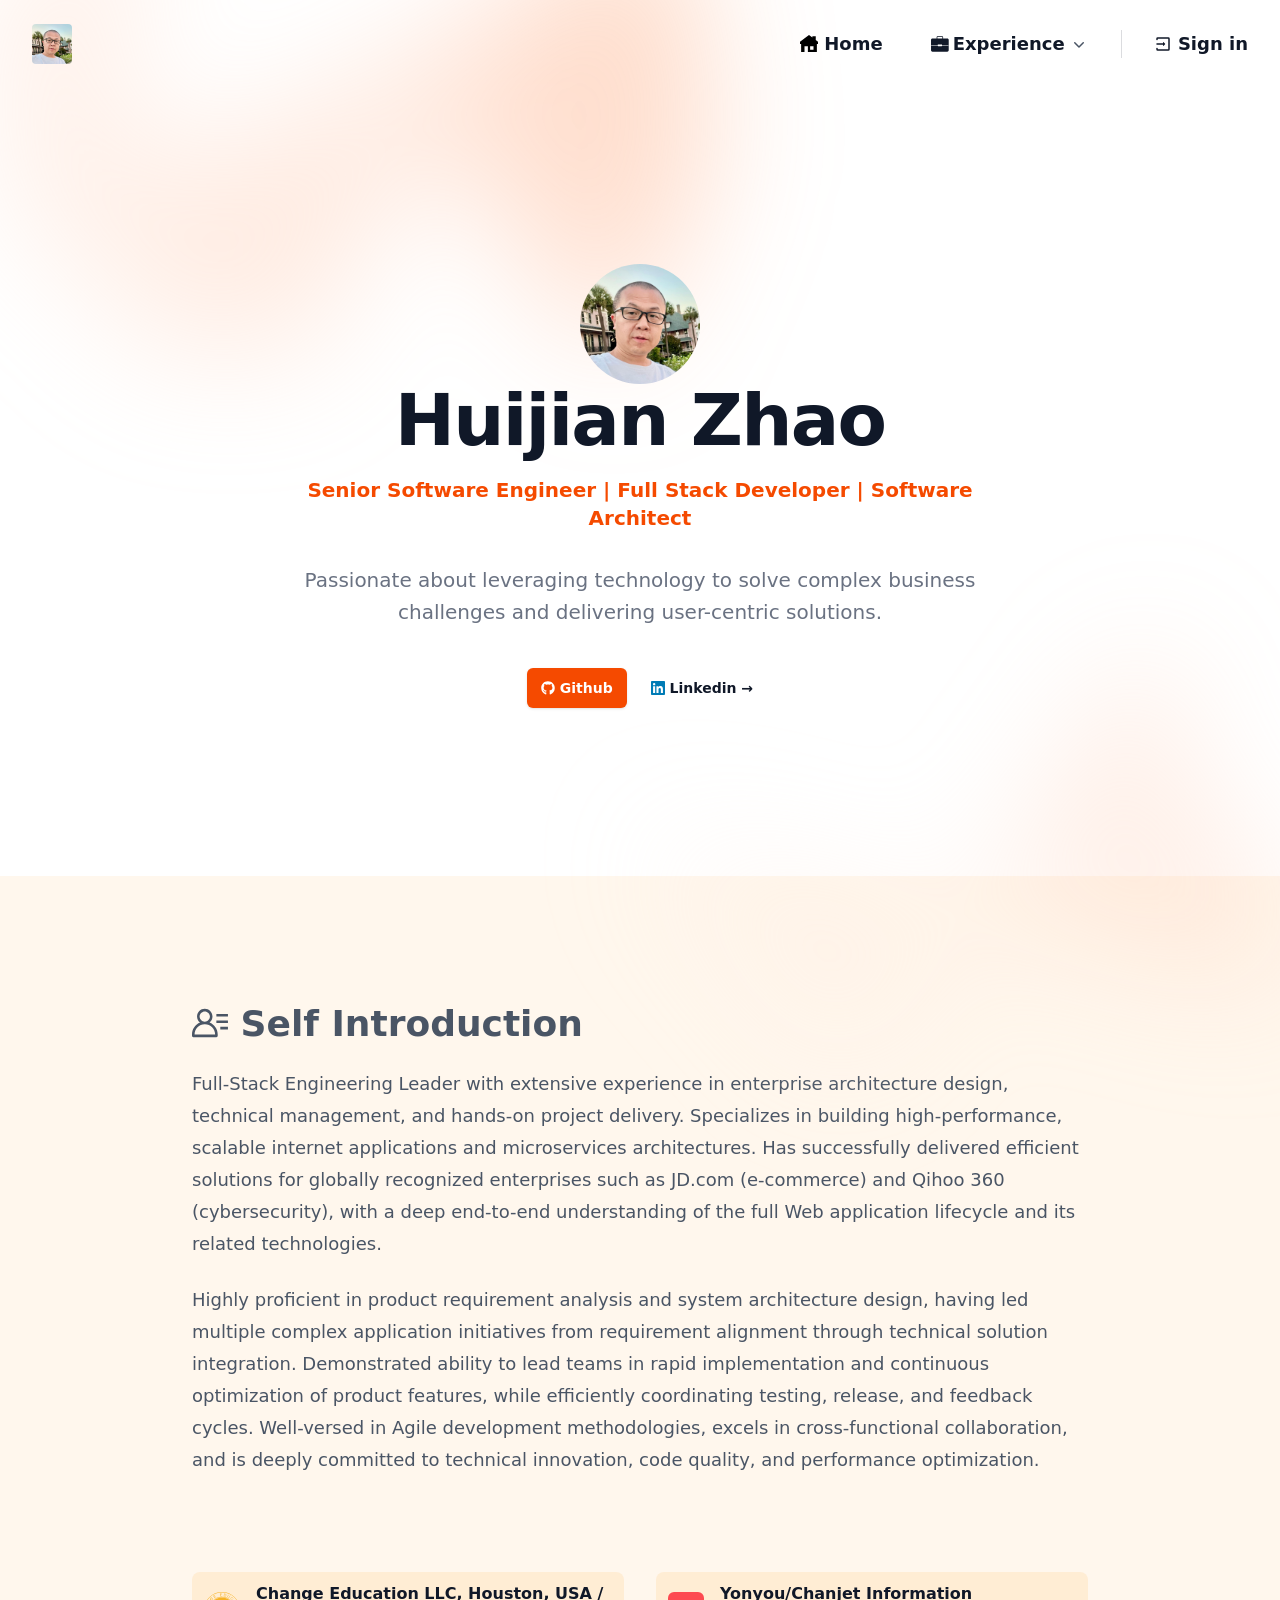
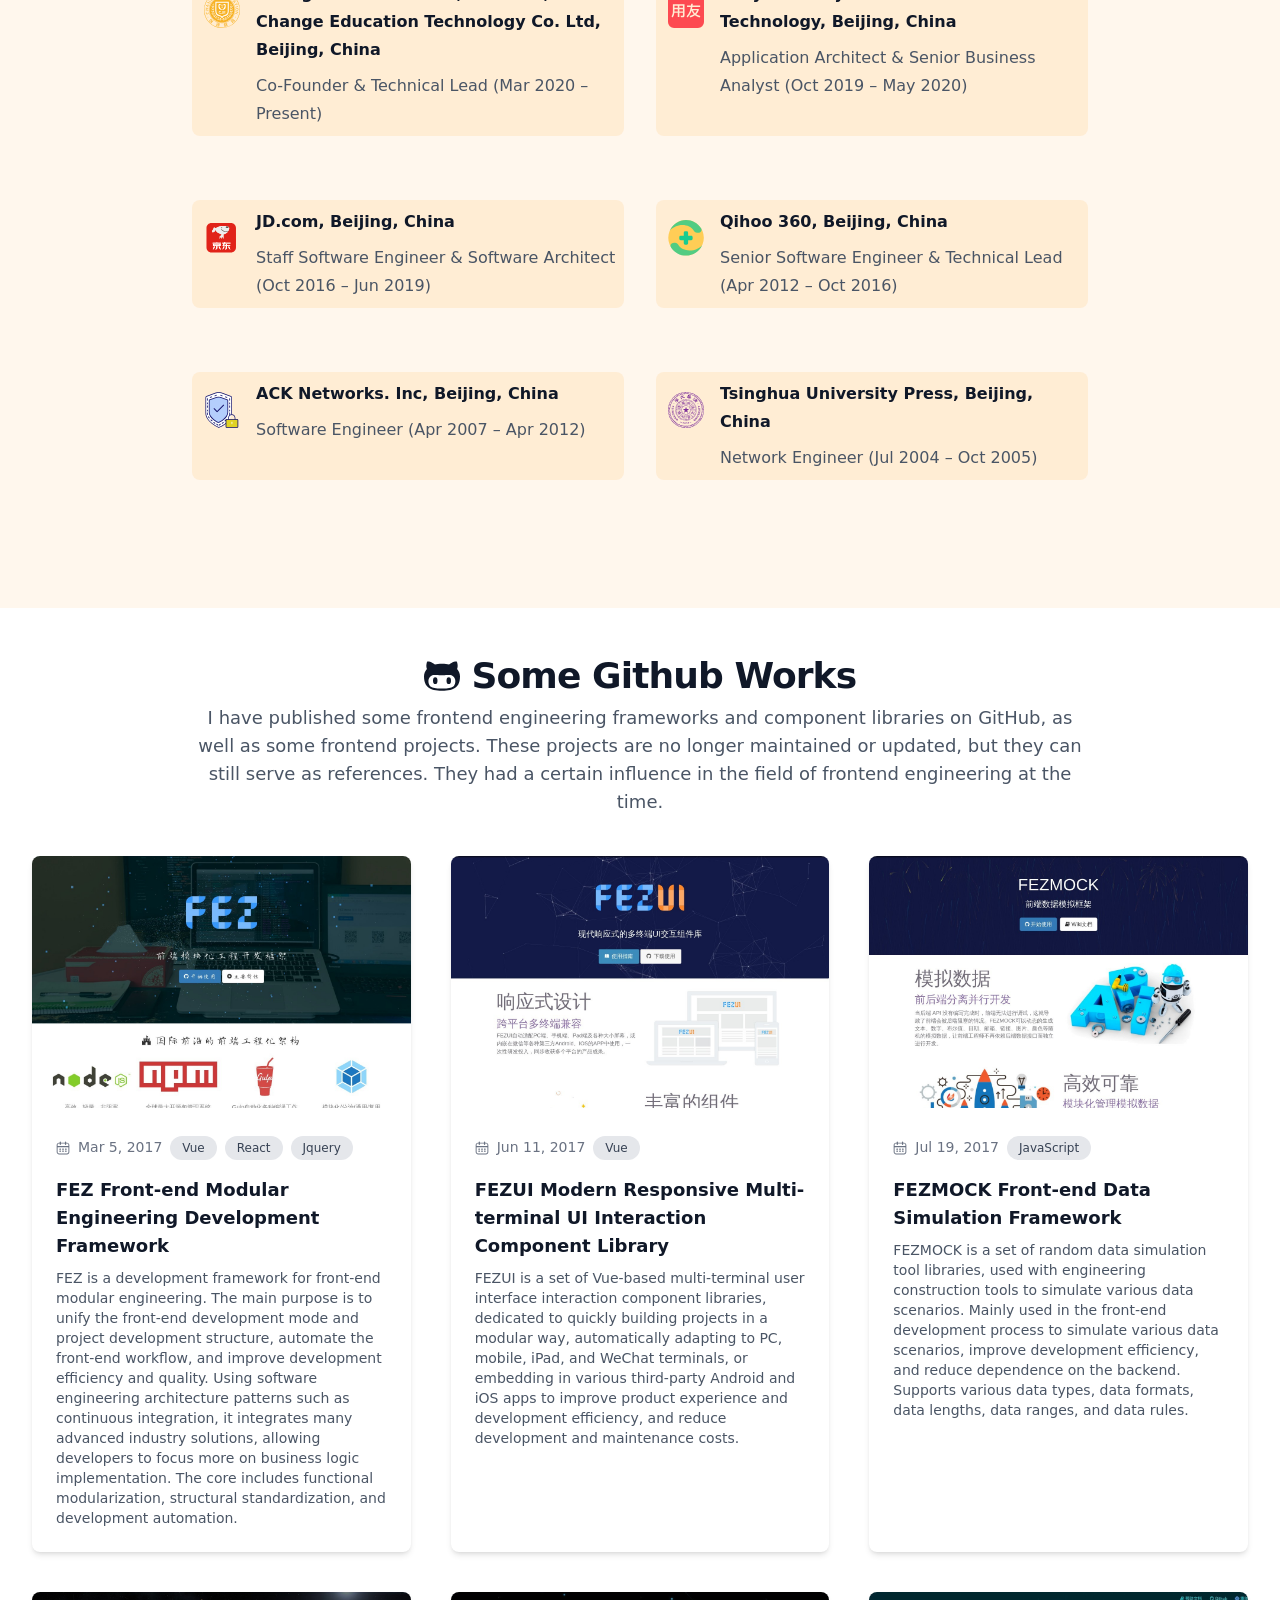
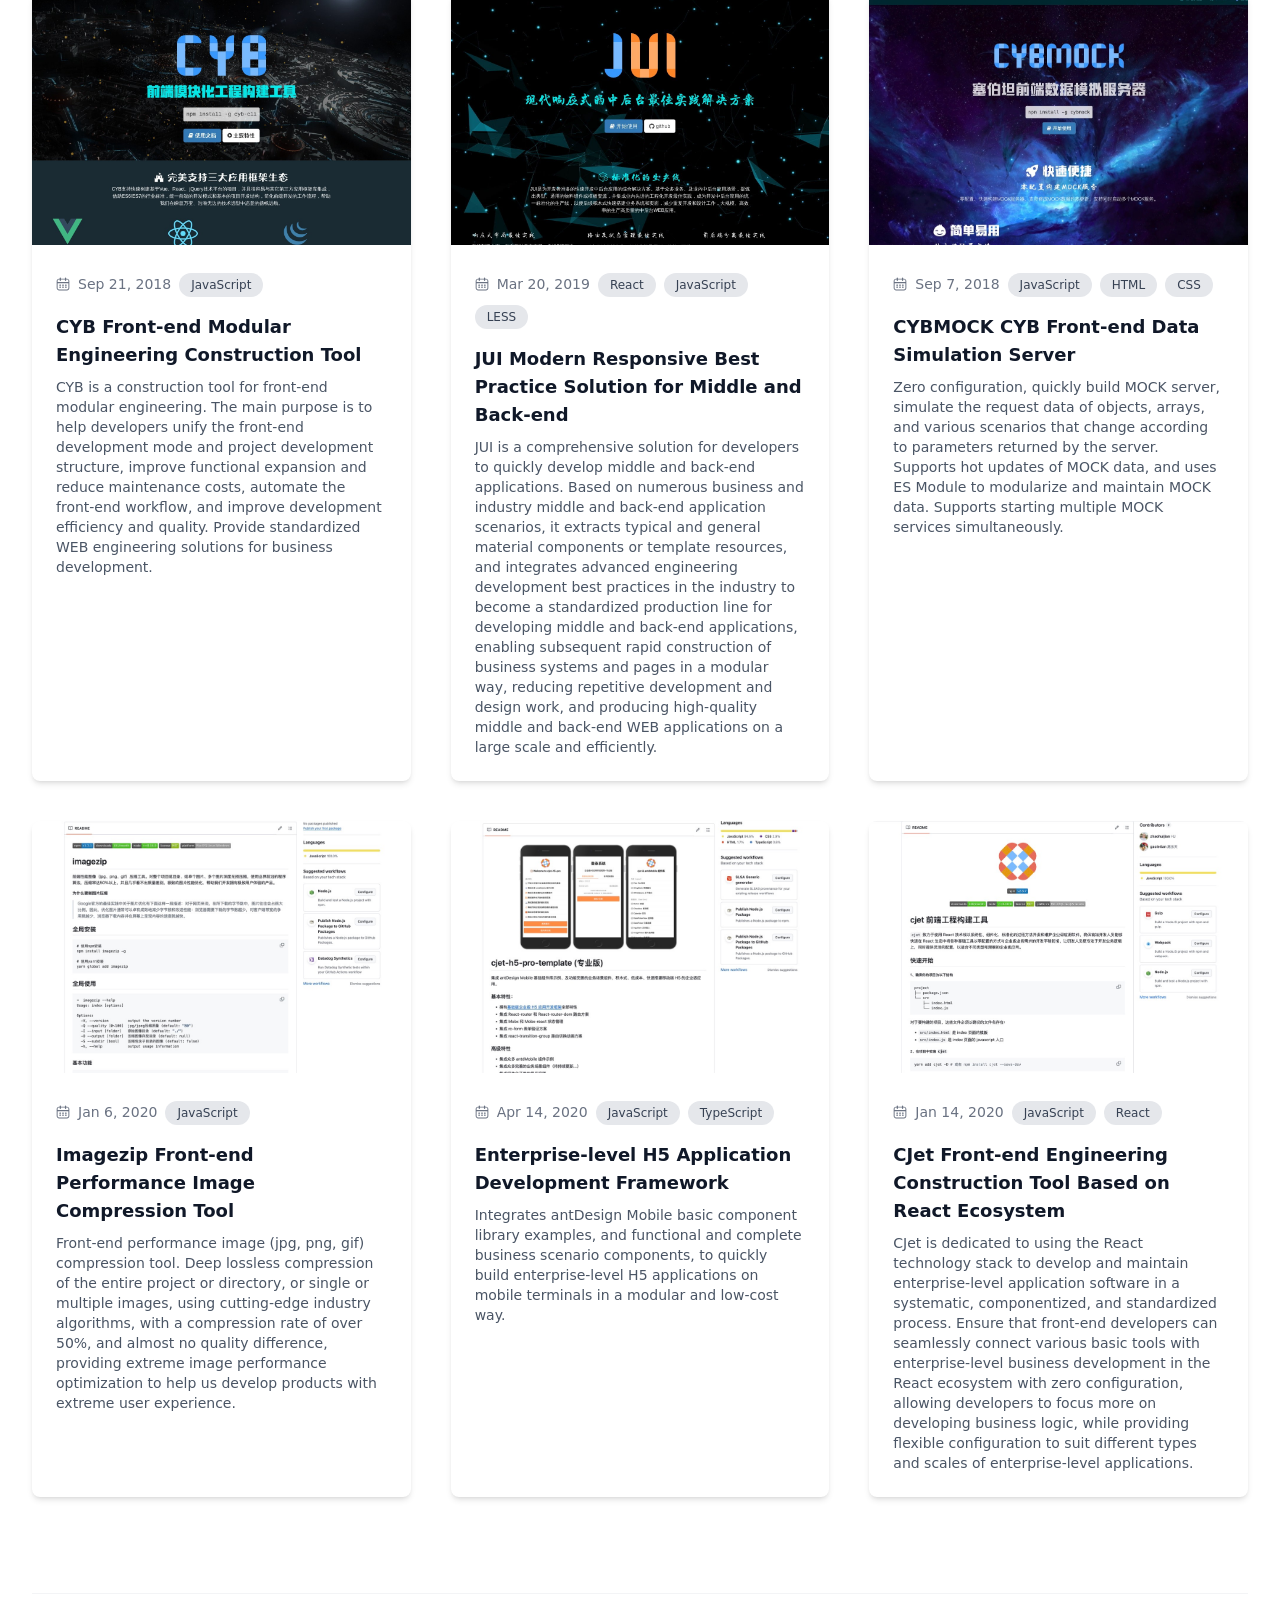
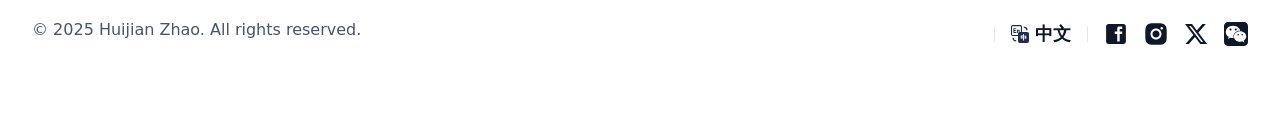
==== commit 94bdb899: "Updates" ====
--- a/index.html
+++ b/index.html
@@ -1 +1 @@
-<!DOCTYPE html><html lang="en"><head><meta charSet="utf-8"/><meta name="viewport" content="width=device-width, initial-scale=1"/><link rel="preload" href="/career/_next/static/media/4cf2300e9c8272f7-s.p.woff2" as="font" crossorigin="" type="font/woff2"/><link rel="preload" href="/career/_next/static/media/93f479601ee12b01-s.p.woff2" as="font" crossorigin="" type="font/woff2"/><link rel="preload" as="image" href="/huijian-logo.jpeg"/><link rel="stylesheet" href="/career/_next/static/css/af2d318c530b1400.css" data-precedence="next"/><link rel="stylesheet" href="/career/_next/static/css/cecdbce2880c059c.css" data-precedence="next"/><link rel="preload" as="script" fetchPriority="low" href="/career/_next/static/chunks/webpack-abcf6e112bbf8939.js"/><script src="/career/_next/static/chunks/784a1605-bbaf7e6101980c08.js" async=""></script><script src="/career/_next/static/chunks/619-b210fcaa3e9abb7f.js" async=""></script><script src="/career/_next/static/chunks/main-app-1f5a991ddaf4528d.js" async=""></script><script src="/career/_next/static/chunks/3621f9d8-c41d87e29eef1076.js" async=""></script><script src="/career/_next/static/chunks/694-1d6939aec814c84f.js" async=""></script><script src="/career/_next/static/chunks/853-74a49bc650956044.js" async=""></script><script src="/career/_next/static/chunks/269-41ee82c3507dcf13.js" async=""></script><script src="/career/_next/static/chunks/642-608ca45c0dcf5b94.js" async=""></script><script src="/career/_next/static/chunks/app/page-40873f2e3d41ca6a.js" async=""></script><meta name="next-size-adjust" content=""/><title>Huijian Zhao</title><meta name="description" content="Passionate about leveraging technology to solve complex business challenges and delivering user-centric solutions."/><meta name="msapplicationTileImage" content="/web-app-manifest-300x300.png"/><meta name="mobile-web-app-capable" content="yes"/><meta name="apple-mobile-web-app-title" content="Huijian Zhao"/><meta name="apple-mobile-web-app-status-bar-style" content="default"/><link rel="icon" href="/web-app-manifest-192x192.png" sizes="32x32"/><link rel="icon" href="/web-app-manifest-192x192.png" sizes="192x192"/><link rel="icon" href="/web-app-manifest-300x300.png" sizes="300x300"/><link rel="icon" href="/web-app-manifest-512x512.png" sizes="512x512"/><link rel="apple-touch-icon" href="/web-app-manifest-300x300.png"/><script src="/career/_next/static/chunks/polyfills-42372ed130431b0a.js" noModule=""></script></head><body class="__variable_451265 __variable_98de59 antialiased"><div class="bg-white"><header class="absolute inset-x-0 top-0 z-5"><nav class="mx-auto flex max-w-7xl items-center justify-between p-6 lg:px-8" aria-label="Global"><div class="flex lg:flex-1 lg:items-center lg:gap-x-8"><a class="-m-1.5 p-1.5" href="/career/"><span class="sr-only">Huijian Zhao</span><img class="h-10 w-auto rounded-sm" src="/huijian-logo.jpeg" alt="Huijian"/></a></div><div class="flex lg:hidden"><button type="button" class="-m-2.5 inline-flex items-center justify-center rounded-md p-2.5 text-gray-700"><span class="sr-only">Open main menu</span><svg xmlns="http://www.w3.org/2000/svg" fill="none" viewBox="0 0 24 24" stroke-width="1.5" stroke="currentColor" aria-hidden="true" data-slot="icon" class="size-6"><path stroke-linecap="round" stroke-linejoin="round" d="M3.75 6.75h16.5M3.75 12h16.5m-16.5 5.25h16.5"></path></svg></button></div><div class="hidden lg:flex lg:gap-x-12"><a class="text-lg font-semibold text-gray-900 hover:text-orange-500" href="/career/"><svg xmlns="http://www.w3.org/2000/svg" width="1em" height="1em" fill="currentColor" viewBox="0 0 16 16" class="inline-block align-[-0.15em] "><path fill="#000" fill-rule="evenodd" d="M8 0 0 6v2h1v7h3v-5h3v5h8V8h1V6l-2-1.5V1h-3v1.25zm1 10h3v3H9z" clip-rule="evenodd"></path></svg> <!-- -->Home</a><div class="group relative" data-headlessui-state=""><div><button class="flex items-center gap-x-1 text-lg font-semibold text-gray-900 focus:outline-none hover:text-orange-500 transition duration-700 ease-in-out cursor-pointer" type="button" aria-expanded="false" data-headlessui-state=""><svg xmlns="http://www.w3.org/2000/svg" width="1em" height="1em" class="inline-block align-[-0.15em] " viewBox="0 0 1039 1024" fill="currentColor"><path d="M941.738 201.706H698.612v-76.764c0-31.113-26.958-56.452-60.023-56.452H385.41c-33.106 0-60.064 25.339-60.064 56.452v76.764H82.22c-44.696 0-80.918 34.394-80.918 76.804v600.152c0 42.41 36.222 76.847 80.918 76.847h859.518c44.737 0 80.917-34.435 80.917-76.847V278.51c0-42.41-36.18-76.804-80.917-76.804m-574.19-76.763c0-9.263 8.018-16.782 17.862-16.782h253.18c9.802 0 17.819 7.519 17.819 16.782v74.686h-288.86zm636.499 478.069H637.343v15.369c0 10.384-8.93 18.775-19.98 18.775h-206.78c-11.05 0-19.98-8.39-19.98-18.775v-15.37H10.273v-35.184h380.328v-15.244c0-10.426 8.932-18.817 19.98-18.817h206.78c11.05 0 19.98 8.39 19.98 18.817v15.244h366.705z"></path></svg> <!-- -->Experience<svg xmlns="http://www.w3.org/2000/svg" viewBox="0 0 20 20" fill="currentColor" aria-hidden="true" data-slot="icon" class="size-5 flex-none text-gray-600 group-data-[open]:rotate-180 transition duration-300"><path fill-rule="evenodd" d="M5.22 8.22a.75.75 0 0 1 1.06 0L10 11.94l3.72-3.72a.75.75 0 1 1 1.06 1.06l-4.25 4.25a.75.75 0 0 1-1.06 0L5.22 9.28a.75.75 0 0 1 0-1.06Z" clip-rule="evenodd"></path></svg></button></div></div><span hidden="" style="position:fixed;top:1px;left:1px;width:1px;height:0;padding:0;margin:-1px;overflow:hidden;clip:rect(0, 0, 0, 0);white-space:nowrap;border-width:0;display:none"></span></div><span hidden="" style="position:fixed;top:1px;left:1px;width:1px;height:0;padding:0;margin:-1px;overflow:hidden;clip:rect(0, 0, 0, 0);white-space:nowrap;border-width:0;display:none"></span><div class="hidden text-lg font-semibold lg:ml-8 lg:flex lg:items-center lg:border-l lg:border-slate-900/15 lg:pl-8"></div></nav><span hidden="" style="position:fixed;top:1px;left:1px;width:1px;height:0;padding:0;margin:-1px;overflow:hidden;clip:rect(0, 0, 0, 0);white-space:nowrap;border-width:0;display:none"></span></header></div><div class="bg-white"><div class="relative isolate px-6 pt-14 lg:px-8"><div aria-hidden="true" class="absolute inset-x-0 -top-40 -z-10 transform-gpu overflow-hidden blur-3xl sm:-top-80"><div style="clip-path:polygon(74.1% 44.1%, 100% 61.6%, 97.5% 26.9%, 85.5% 0.1%, 80.7% 2%, 72.5% 32.5%, 60.2% 62.4%, 52.4% 68.1%, 47.5% 58.3%, 45.2% 34.5%, 27.5% 76.7%, 0.1% 64.9%, 17.9% 100%, 27.6% 76.8%, 76.1% 97.7%, 74.1% 44.1%)" class="relative left-[calc(50%-11rem)] aspect-[1155/678] w-[36.125rem] -translate-x-1/2 rotate-[30deg] bg-gradient-to-tr from-[#fff] to-[#f76c09] opacity-30 sm:left-[calc(50%-30rem)] sm:w-[72.1875rem]"></div></div><div class="mx-auto max-w-2xl py-24 sm:py-32 lg:py-42"><div class="text-center"><figcaption class="mt-10"><img alt="" src="/huijian-logo.jpeg" class="mx-auto size-30 rounded-full"/></figcaption><h1 class="text-balance text-5xl font-semibold tracking-tight text-gray-900 sm:text-7xl">Huijian Zhao</h1><h2 class="font-semibold text-orange-600 pt-5 text-md lg:text-xl">Senior Software Engineer | Full Stack Developer | Software Architect</h2><p class="mt-8 text-pretty text-lg font-medium text-gray-500 sm:text-xl/8">Passionate about leveraging technology to solve complex business challenges and delivering user-centric solutions.</p><div class="mt-10 flex items-center justify-center gap-x-6"><a href="https://www.github.com/zhaohuijian" target="_blank" class="rounded-md bg-orange-600 px-3.5 py-2.5 text-sm font-semibold text-white shadow-sm hover:bg-orange-500 focus-visible:outline  focus-visible:outline-offset-2 focus-visible:outline-indigo-600"><svg xmlns="http://www.w3.org/2000/svg" width="1em" height="1em" class="inline-block align-[-0.15em] " viewBox="0 0 1024 1024" fill="currentColor"><path d="M347.8 794.8c0 4-4.6 7.2-10.4 7.2-6.6.6-11.2-2.6-11.2-7.2 0-4 4.6-7.2 10.4-7.2 6-.6 11.2 2.6 11.2 7.2m-62.2-9c-1.4 4 2.6 8.6 8.6 9.8 5.2 2 11.2 0 12.4-4s-2.6-8.6-8.6-10.4c-5.2-1.4-11 .6-12.4 4.6m88.4-3.4c-5.8 1.4-9.8 5.2-9.2 9.8.6 4 5.8 6.6 11.8 5.2 5.8-1.4 9.8-5.2 9.2-9.2-.6-3.8-6-6.4-11.8-5.8M505.6 16C228.2 16 16 226.6 16 504c0 221.8 139.6 411.6 339 478.4 25.6 4.6 34.6-11.2 34.6-24.2 0-12.4-.6-80.8-.6-122.8 0 0-140 30-169.4-59.6 0 0-22.8-58.2-55.6-73.2 0 0-45.8-31.4 3.2-30.8 0 0 49.8 4 77.2 51.6 43.8 77.2 117.2 55 145.8 41.8 4.6-32 17.6-54.2 32-67.4-111.8-12.4-224.6-28.6-224.6-221 0-55 15.2-82.6 47.2-117.8-5.2-13-22.2-66.6 5.2-135.8 41.8-13 138 54 138 54 40-11.2 83-17 125.6-17s85.6 5.8 125.6 17c0 0 96.2-67.2 138-54 27.4 69.4 10.4 122.8 5.2 135.8 32 35.4 51.6 63 51.6 117.8 0 193-117.8 208.4-229.6 221 18.4 15.8 34 45.8 34 92.8 0 67.4-.6 150.8-.6 167.2 0 13 9.2 28.8 34.6 24.2 200-66.4 335.6-256.2 335.6-478 0-277.4-225-488-502.4-488M210.4 705.8c-2.6 2-2 6.6 1.4 10.4 3.2 3.2 7.8 4.6 10.4 2 2.6-2 2-6.6-1.4-10.4-3.2-3.2-7.8-4.6-10.4-2m-21.6-16.2c-1.4 2.6.6 5.8 4.6 7.8 3.2 2 7.2 1.4 8.6-1.4 1.4-2.6-.6-5.8-4.6-7.8-4-1.2-7.2-.6-8.6 1.4m64.8 71.2c-3.2 2.6-2 8.6 2.6 12.4 4.6 4.6 10.4 5.2 13 2 2.6-2.6 1.4-8.6-2.6-12.4-4.4-4.6-10.4-5.2-13-2m-22.8-29.4c-3.2 2-3.2 7.2 0 11.8s8.6 6.6 11.2 4.6c3.2-2.6 3.2-7.8 0-12.4-2.8-4.6-8-6.6-11.2-4"></path></svg> Github</a><a href="https://www.linkedin.com/in/zhaohuijian" target="_blank" class="text-sm/6 font-semibold text-gray-900 hover:text-orange-600"><svg xmlns="http://www.w3.org/2000/svg" width="1em" height="1em" class="inline-block align-[-0.15em] " viewBox="0 0 1024 1024" fill="currentColor"><path fill="#007BB5" d="M948.245 0H75.52C33.877 0 .021 33.067.021 73.813v876.288C0 990.891 33.877 1024 75.52 1024h872.704c41.75 0 75.733-33.11 75.733-73.899V73.835C1024 33.045 989.995 0 948.267 0z"></path><path fill="#FFF" d="M151.744 383.893h152.021v488.64H151.744zm76.053-242.922a88.107 88.107 0 1 1-.128 176.17 88.107 88.107 0 0 1 .128-176.17M399.04 383.893h145.579v66.795h2.09c20.267-38.4 69.803-78.933 143.702-78.933 153.77 0 182.186 101.184 182.186 232.81v267.968h-151.85V634.88c0-56.661-.982-129.557-78.934-129.557-79.018 0-91.093 61.76-91.093 125.525v241.707H399.04V383.872z"></path></svg> Linkedin<!-- --> <span aria-hidden="true">→</span></a></div></div></div><div aria-hidden="true" class="absolute inset-x-0 top-[calc(100%-13rem)] -z-10 transform-gpu overflow-hidden blur-3xl sm:top-[calc(100%-30rem)]"><div style="clip-path:polygon(74.1% 44.1%, 100% 61.6%, 97.5% 26.9%, 85.5% 0.1%, 80.7% 2%, 72.5% 32.5%, 60.2% 62.4%, 52.4% 68.1%, 47.5% 58.3%, 45.2% 34.5%, 27.5% 76.7%, 0.1% 64.9%, 17.9% 100%, 27.6% 76.8%, 76.1% 97.7%, 74.1% 44.1%)" class="relative left-[calc(50%+3rem)] aspect-[1155/678] w-[36.125rem] -translate-x-1/2 bg-gradient-to-tr from-[#fff] to-[#f76c09] opacity-30 sm:left-[calc(50%+36rem)] sm:w-[72.1875rem]"></div></div></div></div><div class="bg-orange-50 py-24 sm:py-32"><div class="mx-auto max-w-7xl px-6 lg:px-8"><div class="mx-auto max-w-4xl lg:text-left"><h2 class="text-4xl font-semibold text-gray-600"><svg xmlns="http://www.w3.org/2000/svg" width="1em" height="1em" class="inline-block align-[-0.15em] " viewBox="0 0 1024 1024" fill="currentColor"><path d="M499.429 499.643C549.999 459.392 582.535 397.5 582.535 328c0-121-98.428-219.429-219.428-219.429S143.678 207 143.678 328c0 70.25 33.322 132.714 84.822 172.928C94.678 555.321 0 686.572 0 839.678v38.036c0 20.215 16.357 36.572 36.571 36.572h658.286c20.215 0 36.572-16.357 36.572-36.572v-38.036c0-154.428-96.357-286.499-232-340.035M216.82 328c0-80.678 65.607-146.286 146.286-146.286S509.392 247.322 509.392 328c0 79.643-64.036 144.357-143.285 146-.142 0-.25-.036-.393-.036-1.285 0-2.57.18-3.856.18C281.787 473.463 216.82 408.25 216.82 328M73.143 841.143v-1.465c0-159.82 128.857-289.892 288.108-292.32.607 0 1.214.07 1.858.07 1.499 0 2.964-.213 4.463-.213 160.465 1 290.714 131.785 290.714 292.463zM693.393 256h329.142v73.143H693.392zm0 182.857h329.142V512H693.392zM804.57 621.714h217.964v73.143H804.571z"></path></svg> <!-- -->Self Introduction</h2><p class="mt-6 text-lg/8 text-gray-600 ">Full-Stack Engineering Leader with extensive experience in enterprise architecture design, technical management, and hands-on project delivery. Specializes in building high-performance, scalable internet applications and microservices architectures. Has successfully delivered efficient solutions for globally recognized enterprises such as JD.com (e-commerce) and Qihoo 360 (cybersecurity), with a deep end-to-end understanding of the full Web application lifecycle and its related technologies.</p><p class="mt-6 text-lg/8 text-gray-600 mt-4">Highly proficient in product requirement analysis and system architecture design, having led multiple complex application initiatives from requirement alignment through technical solution integration. Demonstrated ability to lead teams in rapid implementation and continuous optimization of product features, while efficiently coordinating testing, release, and feedback cycles. Well-versed in Agile development methodologies, excels in cross-functional collaboration, and is deeply committed to technical innovation, code quality, and performance optimization.</p></div><div class="mx-auto mt-16 max-w-2xl sm:mt-20 lg:mt-24 lg:max-w-4xl"><dl class="grid max-w-xl grid-cols-1 gap-x-8 gap-y-10 lg:max-w-none lg:grid-cols-2 lg:gap-y-16"><a class="relative pl-16 pr-2 py-2 bg-orange-100 hover:bg-orange-200 rounded-lg" href="/career/experience/change-education/"><dt class="text-base/7 font-semibold text-gray-900"><div class="absolute top-5 left-3 flex text-4xl items-center justify-center rounded-lg"><svg xmlns="http://www.w3.org/2000/svg" viewBox="0 0 141.8 141.8" width="1em" height="1em" fill="currentColor" class="inline-block align-[-0.15em] "><defs><style>.cje_svg__cls-1{fill:#f7b225}.cje_svg__cls-2,.cje_svg__cls-3{fill:#fff}.cje_svg__cls-2{fill-rule:evenodd}</style></defs><g id="cje_svg__\u56FE\u5C42_2" data-name="\u56FE\u5C42 2"><g id="cje_svg__\u56FE\u5C42_1-2" data-name="\u56FE\u5C42 1"><path d="M10.5 78v1.7a2.7 2.7 0 0 0-2.3 2.8q.3 3.1 4.5 3.3c2.9-.1 4.3-1.3 4.4-3.7s-1-2.8-2.8-3.9l1.7-.3a5.1 5.1 0 0 1 2.3 4.6c-.2 3.3-2.1 5-5.6 5.1s-5.4-1.8-5.6-5a4.4 4.4 0 0 1 3.4-4.6M114.8 27l-1.3-1.1a2.9 2.9 0 0 0-.7-3.6c-1.7-1.2-3.5-.7-5.4 1.4s-1.7 4.1 0 5.7 2.8 1.1 4.8.4l-.9 1.5a5.1 5.1 0 0 1-5-1.3q-3.5-3.3-.3-7.5c2.4-2.6 4.9-3 7.5-1.1a4.5 4.5 0 0 1 1.3 5.6M16.8 72.4l-10.9-.7.2-1.8 4.6.3s.2-4.2.3-4.8a.8.8 0 0 0-.8-.9l-3.8-.2v-1.8l10.9.7-.1 1.8-4.4-.3s-.6-.1-.6.6-.3 5-.3 5l5 .3ZM31.3 22.5 30 23.8a2.8 2.8 0 0 0-3.6.6c-1.5 1.7-1.3 3.5.6 5.6s4 2.2 5.8.7 1.5-2.3.9-3.3a7.5 7.5 0 0 0-1.2-1.4c-.3-.2-.7.1-.7.1l-2.1 2.1-.8-.9 2.8-2.8a1.3 1.3 0 0 1 1.7.1l1 1s2.7 2.8-.9 5.8-5.2 2.4-7.8-.1-2.4-5.3-.2-7.7 3.8-2.1 5.8-1.1M41.6 24.8l-5.1-9.6 7.3-3.9.5 1-4.2 2.3s-1.6.7-.9 2l1 2 5.5-2.9.5 1-5.4 2.9 1.2 2.2a1.3 1.3 0 0 0 2 .5l4.4-2.3.5.9ZM63 16.7V5.9h8.3V7h-4.9s-1.6-.1-1.7 1.4v2.2h6.2v1.2h-6.2s.1 1.5.1 2.4a1.4 1.4 0 0 0 1.5 1.5h5v1ZM83.5 6.8 80 6l-2.5 10.6 3.6.8c3.7 1.1 5.9-.3 6.6-4.1s-.5-5.6-4.2-6.5M86 13c-.7 2.9-2.2 4.1-4.8 3.4l-1.3-.3s-.5-.1-.3-.7 1.6-6.9 1.7-7.2a.5.5 0 0 1 .7-.5l1.2.2c2.5.6 3.4 2.3 2.8 5.1M93.1 16.1l2.6-5.7 1.6.7-2.8 6.1c-.9 2-.4 3.4 1.3 4.2s3.1.2 4-1.9l2.7-6.1 1.6.7-2.5 5.7c-1.3 3.1-3.3 4-6.3 2.5s-3.6-3.3-2.2-6.2M123.6 33.3l-11.4 2.4 1 1.5 3.1-.6 2.6 3.9-1.8 2.5 1.1 1.6 6.6-9.6Zm-1.3 2.4-2.7 3.8-2.1-3.2 4.5-1.1c.8-.1.3.5.3.5M20 52l.5-1.9-11.6 1.2-.6 2.1 9.3 7.1.5-1.8-2.5-1.9 1.3-4.6Zm-5.4 4.1-3.7-2.8c-.7-.5.1-.6.1-.6l4.7-.3ZM128.2 43.1l1.1-.5 3.4 8.6-1.1.4-1.2-3.1s-.2-.4-.5-.2l-8.7 3.4-.6-1.7 8.6-3.4s.4-.1.2-.6-1.2-2.9-1.2-2.9M123.122 58.971l10.629-2.415.379 1.668-10.63 2.415zM129.3 63c-3.4.6-5.1 2.5-5 5.9s2.5 4.9 6 4.7 5.3-2.5 5.2-5.8-2.6-4.9-6.2-4.8m.9 8.8q-4.3.3-4.8-3c-.1-2.3 1.3-3.6 4.1-4s4.4.9 4.8 3.2-1.3 3.5-4.1 3.8M124.2 76.8l10.7 2.2-.4 1.7-8.9 3.7c-.7.2 0 .3 0 .3l7.8 1.6-.4 1.7-10.6-2.2.3-1.6 8.8-3.8s.6-.2 0-.3l-7.6-1.6ZM22.2 46.6l-9.3-5.7 1-1.5 9.6-.4c.7.1.1-.3.1-.3l-6.7-4.1.9-1.5 9.2 5.7-.9 1.4-9.5.6s-.6 0-.1.3l6.6 4ZM25.3 114l-.6-.5-.9 1 .8.8c1.1 1.1 2.2 1.1 3.2-.1l2.4-2.5 1.1.2a10.5 10.5 0 0 1 1.1-5.5l-.9-.9-.8-.7a8.5 8.5 0 0 1-5.7 1l-.9 1 1.2.4-4.9 5.2a1.9 1.9 0 0 0 0 3l2.4 2.3a1.8 1.8 0 0 0 2.3-.2l-.7-.8a.9.9 0 0 1-1.2 0l-1.5-1.4c-.6-.7-.3-1.1.2-1.6l4-4.3s.3-.3.5 0l1.5 1.4c.3.3.1.5.1.5l-1.6 1.6c-.4.5-.7.5-1.1.1m.4-5.7a9.8 9.8 0 0 0 4.3-.6c.1 0 .6-.1.5.6s-.8 3-.4 4.2ZM26.2 118.5l6-6.3 1.3 1.2-6 6.3z" class="cje_svg__cls-1"></path><path d="m24.8 121 .7-.7.7.6c.6.5 1.2.2 1.7-.3l8.7-9.2 1.3 1.3-8.6 9.1c-.8.8-1.9 1.6-3.2.5ZM46.9 133.8l.3-1c.8-.1 1.2-.4 1.6-1.6l1.8-6.5a.4.4 0 0 0-.2-.3l-.9-.2.3-1 2.2.6a.6.6 0 0 1 .4.9l-1.7 6.4c-.3 1.5 0 2.6 1.4 3l8.6 2.4-.3 1-8.6-2.4c-1.5-.4-2.1-.9-2.4-1.9a3.9 3.9 0 0 1-2.5.6M50.4 122.5l-.2-2.8 1.8.5.3 2.9z" class="cje_svg__cls-1"></path><path d="m51.3 131.3.3-1c.8-.8 1.6-2.8 2.2-5.1l1.5.4c-.8 3.2-2.1 5.1-4 5.7" class="cje_svg__cls-1"></path><path d="m53.7 123.6.2-1.1 3.9 1.1v-1.7l1.9.5v1.7l3.7 1-.3 1.1-2.3-.7-2 7.6a1.8 1.8 0 0 1-2.4 1.6l-1.1-.3.3-1.2h.4c.6.1.9-.2 1.1-.8l1.9-7.2a.2.2 0 0 0-.1-.3l-1-.3-1.2 4.7a6.1 6.1 0 0 1-4.5 4.5l.4-1.3a6.2 6.2 0 0 0 2.3-3.5l1.2-4.6a.2.2 0 0 0-.1-.3Z" class="cje_svg__cls-1"></path><path d="M61.6 134.1c-1.4-1.6-1.6-3.9-.7-7l1.5.4c-.6 2.3-.9 4.4-.6 5.5ZM79.2 130.2l1.6-.4.3 1-1.6.4z" class="cje_svg__cls-1"></path><path d="M83.9 132.3a8.5 8.5 0 0 0 1.2-2.6s.4-1.2-.7-.9l-2.4.7a12 12 0 0 0 1.2-2.1l1.6-.4-.3-1-.6.2a19 19 0 0 0 .9-3.6l-1.6.4a32 32 0 0 1-1.2 3.7h-.4l-.5-2.1 1.6-.4-.3-1-1.6.4-.3-1.2-1.8.5.3 1.2-1.7.5.2 1 1.5-.4a.3.3 0 0 1 .4.2l.4 1.7h-.3l-2 .5.3 1 3.2-.6a16.1 16.1 0 0 1-2.5 3.9l.2 1 2.2-2.1 2.1-.6s.3-.1.2.2a4.5 4.5 0 0 1-1.1 1.7c-.2.2-.1.6-.1.6l.2.5-3.1.9.4 1.4 3-1 .2.9c.2.6 0 1-.7 1.2l-.6.2.3 1 1.6-.4a1.6 1.6 0 0 0 1.3-2.3l-.3-1.3 2.4-1.1-.2-1-2.5.9Z" class="cje_svg__cls-1"></path><path d="m91.6 123.1-.3-.9-4.1 1a18 18 0 0 0 0-2.4l-1.8.5a9.3 9.3 0 0 1-.5 5.3l.3 1 .6-.7a14.8 14.8 0 0 0 3.1 4.7 12.6 12.6 0 0 1-2 4l.2.9a17.5 17.5 0 0 0 3-3.8 16.9 16.9 0 0 0 4.4 1.9l-.3-1a9.8 9.8 0 0 1-3.5-2.5 13.4 13.4 0 0 0-.1-7.7Zm-2.2 6.7a27 27 0 0 1-2.7-4.4c0-.2.2-.6.3-1.1l1.6-.4s.3-.1.4.3a14 14 0 0 1 .4 5.6M104.7 114.8l-.8-.7 4.2-4.3-1-.5 1.4-1.4 1 .5 3.9-3.9.8.7-6.7 6.7.6 2.4 5.7-5.8-1.3-.6 1.4-1.3 2.7 1.2-1.4 1.4-.4-.2-7.3 7.5-.8-.7-.6-2.4zM121.5 113.4l-4.1-4.1a.9.9 0 0 0-1.4 0l-7.8 7.8 6.3 6.2 1.5-1.5-1.8-1.8 5.4-5.5.4.3c.4.4.4.7-.1 1.1l-.5.6.9.9 1.1-1.2c1.1-1 1.1-1.9.1-2.8m-2.6.4-5.4 5.4-1.2-1.1 5.1-5.1a.5.5 0 0 1 .7 0Zm-1.9-1.9-5.4 5.5-1.1-1.1 5-5.1c.4-.4.7-.1.7-.1Z" class="cje_svg__cls-1"></path><path d="M70.9 122.6a51.7 51.7 0 1 1 51.7-51.7 51.8 51.8 0 0 1-51.7 51.7m0-102.3a50.6 50.6 0 1 0 50.6 50.6 50.7 50.7 0 0 0-50.6-50.6" class="cje_svg__cls-1"></path><path d="M70.9 141.8a70.9 70.9 0 1 1 70.9-70.9 71 71 0 0 1-70.9 70.9m0-140.2a69.3 69.3 0 1 0 69.3 69.3A69.4 69.4 0 0 0 70.9 1.6" class="cje_svg__cls-1"></path><path d="M126.4 98.6a1.6 1.6 0 1 1-1.6-1.6 1.6 1.6 0 0 1 1.6 1.6M17.4 98.6a1.7 1.7 0 0 1-1.7 1.6 1.6 1.6 0 1 1 0-3.2 1.7 1.7 0 0 1 1.7 1.6" class="cje_svg__cls-1"></path><circle cx="70.9" cy="70.9" r="49.1" class="cje_svg__cls-1" transform="rotate(-45 70.884 70.939)"></circle><path d="M30.2 53.9c4 1 5.4 5.5 4.1 8.7a5.5 5.5 0 0 1-3.4-4.1c-.3-1.4-.5-2.8-.7-4.2ZM29.1 73.4c4 .4 5.8 4 5.6 8a5.4 5.4 0 0 1-4.1-3.5ZM108 62.6c-1.2-3.6.2-7.5 4.2-8.7l-.3 1.8-.6 3a5.2 5.2 0 0 1-3.3 3.9M113.4 73.3c-.5 1.4-1.1 2.8-1.6 4.3s-1.8 3.3-3.9 3.7c-1.1-2.7.7-7 5.5-8M60 107.1a5.3 5.3 0 0 1-5.1 1.2c-1.5-.4-3-1-4.5-1.5 1.9-2.2 5.9-3 9.6.3M82.5 107.1a6.5 6.5 0 0 1 9.4-.4c-2.1.7-4 1.9-6.2 1.8a4.7 4.7 0 0 1-3.2-1.4M106.8 92.6l-3.3 3.5a5.2 5.2 0 0 1-4.9 1.2c1.1-3.8 5.1-6.1 8.2-4.7M29.3 63.6c3.7.7 5.8 3.8 5.3 7.9a4.6 4.6 0 0 1-3-1.7 9.1 9.1 0 0 1-1.5-3.5c-.3-.9-.5-1.8-.8-2.7M41.7 101.9c2.9-2.6 6.5-2.5 9.5.3a4.6 4.6 0 0 1-4 1.4l-4.5-1.4ZM112.9 63.7c-.4 1.6-.8 3.1-1.3 4.5a4.9 4.9 0 0 1-3.8 3.3c-.8-3.9 1.7-7.6 5.1-7.8M29.3 85.1c3.7-1.4 7.2 1 8.4 4.7-3.8.1-6.3-1.9-8.4-4.7M100.5 101.8a17.2 17.2 0 0 1-5.7 1.8 7.8 7.8 0 0 1-2.1-.4 7.5 7.5 0 0 1-1.7-1c2.9-2.7 7.1-2.9 9.5-.4M35.6 92.6a4.8 4.8 0 0 1 3.9 0 8.7 8.7 0 0 1 4.3 4.6 5.3 5.3 0 0 1-5.7-1.8 33 33 0 0 1-2.5-2.8M104.7 89.8A6.5 6.5 0 0 1 113 85c-2.1 2.7-4.5 5-8.3 4.8M36.5 44.6c.5 3.4 1.5 6.7-.5 9.8a3.7 3.7 0 0 1-1.7-3.4 11.8 11.8 0 0 1 2.2-6.4M105.7 44.9c2.5 2.3 3.1 7.2.7 9.5a5.6 5.6 0 0 1-1.2-2.9c-.1-1.1 0-2.2 0-3.3s.3-2.1.5-3.3M105.5 62c-1.9-.7-2.5-2.3-2.8-4.1s-.2-2.1-.4-3.2c1.9-.2 4.7 3 3.2 7.3M40.1 54.5c-.3 1.5-.5 3-.8 4.5a4 4 0 0 1-2.5 3.1c-1-3.8.2-6.7 3.3-7.6M52.1 100.5c-2.6-1-4.9-4.4-3.5-7.3 1 1.1 2 2.1 2.9 3.2a4 4 0 0 1 .6 4.1M74.6 107.1c.2-1.5.5-2.9 1.8-3.6a24 24 0 0 1 3.9-2c.2 2.3-1.5 5.2-5.7 5.6M102.9 88.7a4.2 4.2 0 0 1-1.4-4.3c.3-1.3.6-2.5 1-3.7 2.2 1.9 2.6 5 .4 8M67.7 110.2a4.3 4.3 0 0 1-4.3 1l-3.6-1.2c1.5-2.3 5.1-2.2 7.9.2M39.8 80.8a24 24 0 0 1 1 3.6 4.1 4.1 0 0 1-1.4 4.3c-2.2-2.8-1.8-6.2.4-7.9M93.6 93.4c1.4 2.4-.3 5.9-3.4 6.9a3.2 3.2 0 0 1 .1-3 21.4 21.4 0 0 1 1.9-2.6ZM67.7 106.9a5.4 5.4 0 0 1-5.8-5.4l3.5 1.7a4.2 4.2 0 0 1 2.3 3ZM44.8 95.6a5.4 5.4 0 0 1-1.2-7.9c.6 1.5 1.4 3 1.9 4.5a3.5 3.5 0 0 1-.7 3.4M105.6 71.4a3.9 3.9 0 0 1-2.5-3.1c-.2-1.4-.3-2.9-.4-4.4 2.8.9 4.1 4.3 2.9 7.5M82.6 109.9l-4 1.4c-1.5.5-2.7-.2-3.9-1.1 2.5-2.5 5.9-2.4 7.9-.3M54.2 98.8c1.4.8 2.9 1.5 4.3 2.4a3.6 3.6 0 0 1 1.5 3c-3 .5-5.5-1.9-5.8-5.4M105.8 80.5c-2-.9-2.6-2.5-2.7-4.5s-.1-1.9-.1-2.8c2.9.9 4.1 4.2 2.8 7.3M39.5 64c-.1 1.5-.1 2.9-.3 4.3a4.1 4.1 0 0 1-2.5 3.1 5.5 5.5 0 0 1 2.8-7.4M97.6 95.8a4.1 4.1 0 0 1-.6-4.1c.5-1.3 1.1-2.6 1.7-3.9 2 2.2 1.5 5.6-1.1 8M39.3 73.1a31.4 31.4 0 0 1-.4 4.5 4.3 4.3 0 0 1-2.5 3c-1-3.5.1-6.4 2.9-7.5M88.1 98.8a5.5 5.5 0 0 1-5.7 5.6 3.2 3.2 0 0 1 1.5-3.1 42 42 0 0 1 4.2-2.5M73.1 108.2c-.8.6-1.3 1.2-.7 2.3a1.8 1.8 0 0 0-2.5.1 1.8 1.8 0 0 0-.7-2.4 1.6 1.6 0 0 0 1.9-1.4c.4 1 .9 1.5 2 1.4" class="cje_svg__cls-2"></path><path d="m71.2 104.1-1.8-3A15.5 15.5 0 0 0 59 94.5c-9-1.5-13.8-7.7-14.2-18.4v-.6c-.2-2.4-.1-32 0-35.3v-2.1h52.9v2.1c0 3.3.2 32.9 0 35.3v.6c-.5 10.7-5.2 16.9-14.3 18.4a16.5 16.5 0 0 0-10.4 6.6ZM49 42.3c-.1 13.1-.2 31.2 0 32.9v.7c.2 5.5 1.6 12.9 10.7 14.4a20.6 20.6 0 0 1 11.5 6.3 21.3 21.3 0 0 1 11.5-6.3c9.2-1.5 10.5-8.9 10.8-14.4v-.7c.1-1.7.1-19.8 0-32.9Z" class="cje_svg__cls-3"></path><path d="M57.4 50.5a8.7 8.7 0 0 1 1.7-3.5c1.3-1.1 8.2 2.3 11 3.7a1.1 1.1 0 0 1 .7 1.4c-.2.7-.8.7-1.3.6l-5.6-1.1c-2.1-.3-3.2.5-3.1 2.7.1 4.6 2.2 8.3 5.4 11.6 1.2 1.1 3.8 2.8 4 3s.9.8.6 1.5a1 1 0 0 1-1.5.6 24 24 0 0 1-3.5-1.3c-1.7-.8-2-1.1-3.6-2a14.3 14.3 0 0 1-3.4-3 12.5 12.5 0 0 1-1.7-5.4 30.2 30.2 0 0 1 .3-8.8M85 50.5a7.6 7.6 0 0 0-1.6-3.5c-1.4-1.1-8.2 2.3-11 3.7a1.1 1.1 0 0 0-.7 1.4c.2.7.8.7 1.3.6l5.6-1.1c2.1-.3 3.2.5 3.1 2.7-.1 4.6-2.2 8.3-5.4 11.6-1.2 1.1-3.8 2.8-4 3s-.9.8-.6 1.5.7.9 1.5.6a24 24 0 0 0 3.5-1.3c1.7-.8 2-1.1 3.6-2a16.6 16.6 0 0 0 3.4-3 12.5 12.5 0 0 0 1.7-5.4 30.9 30.9 0 0 0-.4-8.8" class="cje_svg__cls-2"></path><path d="M71.7 61.8a.5.5 0 0 1-.7 0l-2.3-2.2a.6.6 0 0 1 0-.8l2.2-2.1c.2-.3.5-.3.8 0l2.2 2.2a.5.5 0 0 1 0 .7Z" class="cje_svg__cls-2"></path><path d="M67.5 78.2s-1.4.7-2.3-.1-1.2-1.3-2.2-1.4-3 1.4-3.1 3.9 1.1 3.7 3 3.8 1.8-.7 2.6-1.5a2.7 2.7 0 0 1 2.2-.5 4.4 4.4 0 0 1-4.7 3.5c-3.2-.1-4.8-1.9-4.9-5.3s1.8-5.3 5-5.4a4.4 4.4 0 0 1 4.4 3M73 75.2h1.7v7.2c.1 2.3-1 3.5-3.2 3.4s-2.8-1-3-3.4a1.5 1.5 0 0 1 1.8.8c.2 1.1.7 1.2 1.3 1.2s1.3-.8 1.4-2ZM79.3 84.3h5v1.4h-6.6s-1.3.1-1.3-1.1v-8a1.2 1.2 0 0 1 1.3-1.3h6.6v1.6h-5.2a.8.8 0 0 0-.9.8 7 7 0 0 1-.1 1 1 1 0 0 0 .9 1.1h4.7v1.5H79s-.9-.1-.9 1v1a1.1 1.1 0 0 0 1.2 1" class="cje_svg__cls-3"></path></g></g></svg></div>Change Education LLC, Houston, USA / Change Education Technology Co. Ltd, Beijing, China</dt><dd class="mt-2 text-base/7 text-gray-600">Co-Founder &amp; Technical Lead (Mar 2020 – Present)</dd></a><a class="relative pl-16 pr-2 py-2 bg-orange-100 hover:bg-orange-200 rounded-lg" href="/career/experience/chanjet/"><dt class="text-base/7 font-semibold text-gray-900"><div class="absolute top-5 left-3 flex text-4xl items-center justify-center rounded-lg"><svg xmlns="http://www.w3.org/2000/svg" width="1em" height="1em" class="inline-block align-[-0.15em] " viewBox="0 0 1024 1024" fill="currentColor"><path fill="#FD4A51" d="M853.333 0A170.667 170.667 0 0 1 1024 170.667v682.666A170.667 170.667 0 0 1 853.333 1024H170.667A170.667 170.667 0 0 1 0 853.333V170.667A170.667 170.667 0 0 1 170.667 0zm-148.48 332.373h-44.8c-1.706 18.347-3.84 36.267-5.973 53.76H541.44v43.52h106.24c-8.107 47.787-18.347 88.32-30.293 121.6a408.3 408.3 0 0 1-88.747 135.68l28.587 37.12c44.373-45.226 78.08-96 100.693-153.173 4.693-12.8 9.387-26.88 13.653-42.24 11.947 40.96 32.854 76.373 61.867 106.24-32.427 21.333-72.533 38.4-119.893 51.2l23.04 42.667c50.346-17.067 93.44-38.827 129.28-64.854 34.986 26.88 79.36 47.787 132.693 62.72l22.613-40.533c-46.933-11.947-87.04-29.013-120.32-51.627 33.707-32.426 58.454-70.4 73.814-114.773v-38.827H683.093c3.414-16.213 6.4-33.28 9.387-51.2h222.293v-43.52H698.88c2.133-17.066 4.267-34.986 5.973-53.76M469.76 345.6H139.093v211.2c-.853 55.467-13.653 101.12-38.826 136.96l34.133 30.72c26.027-34.987 41.813-79.36 47.36-132.267h96v120.32h45.227v-120.32h101.546v59.307c0 16.213-6.826 24.747-19.626 24.747-14.507 0-29.867-.854-46.934-2.56l11.947 43.52h49.067c33.706 0 50.773-16.64 50.773-49.494zm358.4 176.64Q808.96 570.88 768 608c-25.6-23.893-44.373-52.48-57.173-85.76zm-550.4-32.427v61.44h-93.867v-61.44zm146.773 0v61.44H322.987v-61.44zm0-100.693v59.733H322.987V389.12zm-146.773 0v59.733h-93.867V389.12z"></path></svg></div>Yonyou/Chanjet Information Technology, Beijing, China</dt><dd class="mt-2 text-base/7 text-gray-600">Application Architect &amp; Senior Business Analyst (Oct 2019 – May 2020)</dd></a><a class="relative pl-16 pr-2 py-2 bg-orange-100 hover:bg-orange-200 rounded-lg" href="/career/experience/jd/"><dt class="text-base/7 font-semibold text-gray-900"><div class="absolute top-5 left-3 flex text-4xl items-center justify-center rounded-lg"><svg xmlns="http://www.w3.org/2000/svg" width="1em" height="1em" class="inline-block align-[-0.15em] " viewBox="0 0 1024 1024" fill="currentColor"><path fill="#E12319" d="M442.5 699.7H285.8v21.4h156.7zM663.6 220c-3.5-.3-7.1-.7-10.6-.9-4-.4-7.9-.8-11.8-1.4 3.9.6 7.9 1 11.8 1.4 3.5.2 7 .7 10.6.9"></path><path fill="#E12319" d="M767.2 83.4H213.1c-78.7 0-142.5 63.8-142.5 142.5V780c0 78.7 63.8 142.5 142.5 142.5h554.1c78.7 0 142.5-63.8 142.5-142.5V225.9c0-78.7-63.8-142.5-142.5-142.5M228 323.3c1.8-4.8 3.3-9.6 5.5-14.2 2.8-5.8 6.3-11.2 10.4-16.2 10.2-12.4 17.2-26.6 23.1-41.5 3.4-8.4 7.1-16.7 10.5-25.2 3.9-9.7 12.4-11.4 21-8.8 4.2 1.3 8 3.6 11.3 6.4 6.4 5.4 13.7 9.6 20.7 14.3 1.2.8 2.1 1.2 3.4-.2 13.4-14.5 30.1-24.2 47.9-32 35.1-15.6 71.9-25.7 109.7-32 30.8-5.1 61.8-6.1 93-4.6.6 0 1.2-.1 1.8-.1 1.8-1.7 3.4-1 5.1.2q1.8.6 3.6.3c.8-.7 1.5-.7 2.2.2 4.4.4 8.7.9 13.1 1.3.8-.7 1.5-.6 2.1.2 1.5.2 2.9.3 4.4.5.6-.6 1-.5 1.4.2.9.4 1.9.6 2.9.4 1.2-1 2.2-.7 3.1.5 7.3 1.6 14.7 3 22 4.8 19.9 4.9 39.1 11.5 55.4 24.7 13.1 10.6 18.2 23.9 15.5 40.9-3.7 22.9-11.7 44-23 64.1-1.4 2.5-3.9 3.8-5.6 5.9.8 3.9-3 5.8-3.9 9-.8 2.7-3.2 4.4-4.9 6.5-.1.4-.2.9-.8.6 0 .5.2 1.3-.7.7.6 1.6-1 2.3-1.7 3.2-10.5 13.9-23.5 25.2-37.2 35.8-28.5 22.1-61.1 35.1-96.5 41.2-8.8 1.5-17.7 0-26.5-1-6.5-.7-13-1.5-19.5-2.8-1.2-.2-2.6-1.2-3.8.1-.1.1-.4.2-.5.3-.7-4.6-4.8-2.7-7.1-3.2-20.3-4.7-38.9-13.6-57-23.5-23.5-13-46.3-27.1-65.9-45.9-15.1-14.5-28.3-30.4-36.5-50-1.6-3.9-3.1-8-3.7-12.2-.4-3-1.6-4.8-4.7-5.7.6 6.8 1 13.6.4 20.3-2.1 27.1-15.2 46.2-41.1 55.6-8.6 3.1-16.9 7.1-26.3 8-12.5 1.3-28.2-12.2-22.6-27.1m68.1 473.4c-6.2 11.1-14.9 20.9-22.5 31.2-6.1 8.2-14.1 10.8-25.4 7.4 3.6-6.4 7.8-12.1 10.2-18.5 6.9-18.3 13.5-36.8 19.3-55.5 1.9-6 3.5-9.2 10.3-8.8 8.2.5 16.4.1 28.3.1-7.4 16.5-12.7 30.9-20.2 44.1m84.2-8c-.5 32.8-19.2 49.6-53.4 47.3v-13.9c20-7.1 21-8.6 21-30.6v-51.4h-93.1v-57.7h218.5v57h-93v35.8c0 4.4.1 9 0 13.5m75.7 40.6c-20-21.5-33.7-46.3-41.9-76.2h31.4c10.9 28.2 21.4 55.5 32 82.9-7.3 2-14.5.8-21.5-6.7m25.2-162.6H246.9v-16.5h100.6c.5-4.8.8-8.5 1.3-13h30.8c.6 4.1 1.2 8.1 2 13.2h75.1c3.8 0 7.6-.1 11.4-.1 14.8-.2 14.9-.1 13.1 16.4m26.7-172.5c-4.4 9.6-6.8 20-9.8 30.1-.7 2.3-1.5 3.5-4.1 3.4-3 0-6.9 1.8-8.8.1-2-1.8-.2-5.7 0-8.6.9-11.5 1.4-23 .7-34.8-3.8 1.2-6.8 3.5-9.6 5.9-10.9 9.1-19.9 20-30.1 29.7-1.7 1.6-3.4 3.1-4.9 4.9-2.2 2.8-5.2 3.1-8.4 3.4-2.9.3-3.5-.6-2-3.3 5.5-9.2 10.8-18.5 16.2-27.7 2.9-5 5.7-10.2 8.9-15.1 1.6-2.5.5-3-1.5-3.5-3.7-.9-7-2.7-10-5-7.2-5.5-10.6-16.8-7.3-25.1 1.1 3.8 2.4 7.3 4.7 10.3 7.1 9.6 17.5 7.9 25.1 3.6.9-.5 1.4-1.6 2-2.6 9-15 17.9-30 26.8-45.1 1.4-2.4 2.7-2.9 5.5-2.4 12 2.2 24 4 36.2 2.5 5.8-.7 11.4-2 17.2-5.3v6c-.3 36.2-.6 72.5-.7 108.7 0 3.4-1 4-4.1 3.7-7.6-.7-7.5-.6-9.4-8.1-2.2-8.4-3.3-17.2-6.4-25.4-1.7-4.3-3.6-8.5-6.9-11.9-4.3-4.3-7.5-4.3-11.9 0-3.4 3.4-5.5 7.5-7.4 11.6m31.4 339c-4 3.5-11.6 2.9-18.5 4.4 8.2-18.6 15.7-35 22.6-51.6 2.6-6.2 5.3-13 5.4-19.6.2-12.7 6.8-15 17.5-13.9 6.2.6 12.6.1 20.4.1-9.5 32.3-23.6 59.5-47.4 80.6m187.8-4.8c-19.7-21.3-32.9-45.8-40.9-74.1 2.1-.9 2.4-1.1 2.8-1.1 29.8-3 29.5-2.9 37.6 25.3 2.9 10.2 6.8 20.1 11.1 29.8 4.1 9.2 9.4 17.9 14.3 27.2-10.3 2.7-17.8.6-24.9-7.1M753.5 667c-3.5.2-7.5.6-11.5.6-45.9.1-91.9.3-137.8-.1-8.8-.1-13.8 2.2-17.1 10.8-5.5 14-12.4 27.5-19.8 43.6 17.9 0 33.9.3 50-.4 1.8-.1 4.7-5.1 4.9-8 .6-9.7.2-19.5.2-30.1h31.7v38.3h90.7v17.8h-90.5c0 17.4.1 33.2 0 49-.2 32.8-18.6 49.6-52.7 47.8-2.5-8.7-3.3-15.3 8.8-18.2 4.5-1.1 10.4-8 10.6-12.6 1.1-21.4.5-43 .5-65.9h-95.1c11.2-24.4 21.6-46.9 33-71.8h-40.7v-17.5c13.6 0 27.2.2 40.8-.1 3.2-.1 8.4-.8 9.1-2.6 7.7-19.4 23.5-8.5 37.3-11.9-1.8 5.5-3 8.9-4.7 14h152.2c.1 6.4.1 11.1.1 17.3"></path><path fill="#EEE" d="M678 329.8c.8 1.8-.9 2.4-1.6 3.4-10.5 13.9-23.5 25.2-37.2 35.8-28.5 22.1-61.1 35.1-96.5 41.2-8.8 1.5-17.7 0-26.5-1-6.5-.7-13-1.5-19.5-2.8-1.2-.2-2.6-1.2-3.8.1-.1.1-.4.2-.5.3-.7-4.6-4.8-2.7-7.1-3.2-20.3-4.7-38.9-13.6-57-23.5-23.5-13-46.3-27.1-65.9-45.9-15.1-14.5-28.3-30.4-36.5-50-1.6-3.9-3.1-8-3.7-12.2-.4-3-1.6-4.8-4.7-5.7.6 6.8 1 13.6.4 20.3-2.1 27.1-15.2 46.2-41.1 55.6-8.6 3.1-16.9 7.1-26.3 8-12.5 1.2-28.1-12.2-22.5-27.1 1.8-4.8 3.3-9.6 5.5-14.2 2.8-5.8 6.3-11.2 10.4-16.2 10.2-12.4 17.2-26.6 23.1-41.5 3.4-8.4 7.1-16.7 10.5-25.2 3.9-9.7 12.4-11.4 21-8.8 4.2 1.3 8 3.6 11.3 6.4 6.4 5.4 13.7 9.6 20.7 14.3 1.2.8 2.1 1.2 3.4-.2 13.4-14.5 30.1-24.2 47.9-32 35.1-15.6 71.9-25.7 109.7-32 30.8-5.1 61.8-6.1 93-4.6.6 0 1.2-.1 1.8-.1 1.7.1 3.4.1 5.1.2q1.8.6 3.6.3c.7.1 1.4.1 2.2.2 4.4.4 8.7.9 13.1 1.3.7.1 1.4.1 2.1.2 1.5.2 2.9.3 4.4.5.5.1 1 .1 1.4.2.9.4 1.9.6 2.9.4 1 .2 2.1.3 3.1.5 7.3 1.6 14.7 3 22 4.8 19.9 4.9 39.1 11.5 55.4 24.7 13.1 10.6 18.2 23.9 15.5 40.9-3.7 22.9-11.7 44-23 64.1-1.4 2.5-3.9 3.8-5.6 5.9-1.5.5-3 .8-4.4 1.5-7.6 3.6-15.7 6-23.9 7.4-31.5 5.3-62.5 3-92.8-7.2-28.5-9.6-51.1-27.4-69-51.4-1.8-2.5-5.2-3.4-7.3-2-2 1.3-2.9 6.4-1.3 8.6 5.6 7.9 12 15.3 18.9 22.1 24.1 23.5 53.6 36.2 86.3 42 20.7 3.7 41.6 3.6 62.4.7 7-1 13.8-3.1 20.6-5.1m-25-110.7c6.3.3 12.5 1.5 18.9.9 8.1-.7 15.9-2 22.7-6.9 4.4-3.2 5-8.2 1.6-12.4-1.3-1.6-2.9-3-4.7-4-6.9-3.9-14.2-6.8-22-7.8-8-1-16-1.5-24.2-.6-6.5.7-12.7 1.6-18.4 4.7-4.3 2.4-8.2 5.8-8.2 10.8 0 5.3 4.8 7.8 9.1 9.9 7.9 3.9 16.6 4.5 25.2 5.4m-161.9-.4c-.7 6.7 5.1 13.4 12.1 14.2 6.2.7 14.6-5.4 15.3-11.1.8-6.1-5.6-13.4-12.3-14-8-.7-14.3 3.9-15.1 10.9"></path><path fill="#EEE" d="M437.2 448.7c1.1 3.8 2.4 7.3 4.7 10.3 7.1 9.6 17.5 7.9 25.1 3.6.9-.5 1.4-1.6 2-2.6 9-15 17.9-30 26.8-45.1 1.4-2.4 2.7-2.9 5.5-2.4 12 2.2 24 4 36.2 2.5 5.8-.7 11.4-2 17.2-5.3v6c-.3 36.2-.6 72.5-.7 108.7 0 3.4-1 4-4.1 3.7-7.6-.7-7.5-.6-9.4-8.1-2.2-8.4-3.3-17.2-6.4-25.4-1.7-4.3-3.6-8.5-6.9-11.9-4.3-4.3-7.5-4.3-11.9 0-3.2 3.2-5.3 7.2-7.2 11.3-4.4 9.6-6.8 20-9.8 30.1-.7 2.3-1.5 3.5-4.1 3.4-3 0-6.9 1.8-8.8.1-2-1.8-.2-5.7 0-8.6.9-11.5 1.4-23 .7-34.8-3.8 1.2-6.8 3.5-9.6 5.9-10.9 9.1-19.9 20-30.1 29.7-1.7 1.6-3.4 3.1-4.9 4.9-2.2 2.8-5.2 3.1-8.4 3.4-2.9.3-3.5-.6-2-3.3 5.5-9.2 10.8-18.5 16.2-27.7 2.9-5 5.7-10.2 8.9-15.1 1.6-2.5.5-3-1.5-3.5-3.7-.9-7-2.7-10-5-7.4-5.2-10.7-16.6-7.5-24.8"></path><path fill="#282526" d="M678 329.8c-6.8 2-13.6 4-20.7 5-20.9 2.9-41.7 3-62.4-.7-32.7-5.8-62.1-18.5-86.3-42-7-6.8-13.3-14.1-18.9-22.1-1.6-2.2-.7-7.2 1.3-8.6 2.2-1.4 5.5-.5 7.3 2 17.9 24 40.5 41.8 69 51.4 30.2 10.2 61.3 12.4 92.8 7.2 8.3-1.4 16.3-3.8 23.9-7.4 1.4-.6 2.9-1 4.4-1.5.8 3.9-3 5.8-3.9 9-.8 2.7-3.2 4.4-4.9 6.5-.5-.1-.8.1-.8.6l.1-.1c-.6.1-1.1.1-.9.7m-86.7-160.3c-1.7-.1-3.4-.1-5.1-.2 1.8-1.7 3.5-1 5.1.2m32.9 3.4c-1-.2-2.1-.3-3.1-.5 1.2-.9 2.2-.6 3.1.5m-27.1-3c-.7-.1-1.4-.1-2.2-.2.8-.7 1.6-.6 2.2.2m15.3 1.5c-.7-.1-1.4-.1-2.1-.2.7-.7 1.4-.6 2.1.2m5.8.7c-.5-.1-1-.1-1.4-.2.5-.6 1-.5 1.4.2"></path><path fill="#EEE" d="M678.7 329.3c.1-.5.4-.6.8-.6-.1.4-.1.9-.8.6"></path><path fill="#EEE" d="M677.9 329.9c-.1-.7.4-.7.9-.7-.1.5.3 1.6-.9.7"></path><path fill="#282526" d="M653 219.1c-8.6-.9-17.2-1.6-25.2-5.3-4.4-2.1-9.1-4.6-9.1-9.9 0-5 3.9-8.5 8.2-10.8 5.7-3.1 11.9-4 18.4-4.7 8.2-.9 16.2-.4 24.2.6 7.8 1 15.1 4 22 7.8 1.8 1 3.4 2.4 4.7 4 3.4 4.2 2.8 9.2-1.6 12.4-6.8 4.9-14.6 6.1-22.7 6.9-6.4.6-12.6-.7-18.9-1"></path><path fill="#444243" d="M491.1 218.7c.8-7 7.1-11.6 15.2-10.9 6.7.6 13 7.9 12.3 14-.7 5.6-9.1 11.7-15.3 11.1-7.1-.7-12.9-7.5-12.2-14.2"></path><path fill="#FFF" d="M559.6 667.8h-40.7v-17.5c13.6 0 27.2.2 40.8-.1 3.2-.1 8.4-.8 9.1-2.6 7.7-19.4 23.5-8.5 37.3-11.9-1.8 5.5-3 8.9-4.7 14h152.2V667c-3.5.2-7.5.6-11.5.6-45.9.1-91.9.3-137.8-.1-8.8-.1-13.8 2.2-17.1 10.8-5.5 14-12.4 27.5-19.8 43.6 17.9 0 33.9.3 50-.4 1.8-.1 4.7-5.1 4.9-8 .6-9.7.2-19.5.2-30.1h31.7v38.3h90.7v17.8h-90.5c0 17.4.1 33.2 0 49-.2 32.8-18.6 49.6-52.7 47.8-2.5-8.7-3.3-15.3 8.8-18.2 4.5-1.1 10.4-8 10.6-12.6 1.1-21.4.5-43 .5-65.9h-95.1c11.3-24.4 21.7-47 33.1-71.8M326.9 836v-13.9c20-7.1 21-8.6 21-30.6v-51.4h-93.1v-57.7h218.5v57h-93v49.5c-.5 32.6-19.1 49.5-53.4 47.1m-41.1-114.9h156.7v-21.4H285.8zm-39-54.4v-16.5h100.6c.5-4.8.8-8.5 1.3-13h30.8c.6 4.1 1.2 8.1 2 13.2h75.1c3.8 0 7.6-.1 11.4-.1 15-.1 15 0 13.2 16.5-77.7-.1-155.5-.1-234.4-.1"></path><path fill="#FFF" d="M686.2 754.2c2.1-.9 2.4-1.1 2.8-1.1 29.8-3 29.5-2.9 37.6 25.3 2.9 10.2 6.8 20.1 11.1 29.8 4.1 9.2 9.4 17.9 14.3 27.2-10.3 2.8-17.8.7-24.9-7-19.7-21.3-33-45.9-40.9-74.2m-272.1-1.1h31.4c10.9 28.2 21.4 55.5 32 82.9-7.2 2.1-14.5.8-21.4-6.6-20.1-21.6-33.7-46.3-42-76.3m-97.7-.5c-7.4 16.5-12.8 30.9-20.3 44.2-6.2 11.1-14.9 20.9-22.5 31.2-6.1 8.2-14.1 10.8-25.4 7.4 3.6-6.4 7.8-12.1 10.2-18.5 6.9-18.3 13.5-36.8 19.3-55.5 1.9-6 3.5-9.2 10.3-8.8 8.2.4 16.4 0 28.4 0m270.2-.1c-9.4 32.4-23.5 59.5-47.4 80.6-4 3.5-11.6 2.9-18.5 4.4 8.2-18.6 15.7-35 22.6-51.6 2.6-6.2 5.3-13 5.4-19.6.2-12.7 6.8-15 17.5-13.9 6.2.6 12.6.1 20.4.1"></path></svg></div>JD.com, Beijing, China</dt><dd class="mt-2 text-base/7 text-gray-600">Staff Software Engineer &amp; Software Architect (Oct 2016 – Jun 2019)</dd></a><a class="relative pl-16 pr-2 py-2 bg-orange-100 hover:bg-orange-200 rounded-lg" href="/career/experience/qihoo/"><dt class="text-base/7 font-semibold text-gray-900"><div class="absolute top-5 left-3 flex text-4xl items-center justify-center rounded-lg"><svg xmlns="http://www.w3.org/2000/svg" width="1em" height="1em" class="inline-block align-[-0.15em] " viewBox="0 0 1024 1024" fill="currentColor"><path fill="#FFCD56" d="M7.712 506.052a505.679 505.679 0 1 0 1011.358 0 505.679 505.679 0 1 0-1011.358 0"></path><path fill="#18CC90" d="M937.744 230.842c13.697 17.49 20.448 38.18 17.484 59.228-6.934 49.342-64.582 82.034-128.759 73.014-45.347-6.372-81.819-31.858-96.875-63.671-71.2-119.707-243.788-182.525-425.017-143.999-104.138 22.13-192.063 73.678-251.12 139.757C133.354 121.08 309.217.164 513.308.164c175.951 0 330.917 89.86 421.497 226.19zM87.963 781.514c-13.698-17.496-20.449-38.178-17.49-59.227 6.934-49.348 64.588-82.04 128.77-73.02 45.341 6.371 81.813 31.857 96.87 63.677 71.193 119.707 243.782 182.519 425.01 143.992 104.139-22.123 192.064-73.67 251.127-139.757-79.897 174.1-255.76 295.013-459.858 295.013-175.951 0-330.91-89.859-421.496-226.184z" opacity="0.75"></path><path fill="#18CC90" d="M700.239 535.008a37.964 37.964 0 0 1-37.926 37.939l-89.878-.006v89.884c0 20.948-16.94 37.926-37.939 37.926h-47.78a37.964 37.964 0 0 1-37.939-37.926l.007-89.884h-89.878c-20.948 0-37.926-16.928-37.926-37.933v-47.774a37.964 37.964 0 0 1 37.926-37.938h89.884v-89.878c0-20.948 16.928-37.926 37.932-37.926h47.774a37.964 37.964 0 0 1 37.939 37.926v89.878h89.878c20.948 0 37.926 16.94 37.926 37.938z"></path></svg></div>Qihoo 360, Beijing, China</dt><dd class="mt-2 text-base/7 text-gray-600">Senior Software Engineer &amp; Technical Lead (Apr 2012 – Oct 2016)</dd></a><a class="relative pl-16 pr-2 py-2 bg-orange-100 hover:bg-orange-200 rounded-lg" href="/career/experience/acknetworks/"><dt class="text-base/7 font-semibold text-gray-900"><div class="absolute top-5 left-3 flex text-4xl items-center justify-center rounded-lg"><svg xmlns="http://www.w3.org/2000/svg" width="1em" height="1em" class="inline-block align-[-0.15em] " viewBox="0 0 1024 1024" fill="currentColor"><path fill="#FFF" d="M735.974 760.738c-95.712 151.652-297.543 240.272-311.777 244.981-.209.07-.416.141-.62.223l-1.813.721a9.15 9.15 0 0 1-6.778 0l-2.118-.842c-14.694-6.584-361.774-155.854-361.774-406.098v-443.96a33.91 33.91 0 0 1 22.124-31.79L339.84 25.175a226.04 226.04 0 0 1 157.068 0l266.623 98.799a33.9 33.9 0 0 1 22.122 31.79v443.96c0 7.771-.963 22.79-1.612 30.367"></path><path fill="#12126D" d="M418.377 1017.153c-2.383 0-4.767-.452-7.035-1.356l-3.516-1.454c-31.302-13.86-112.681-52.922-192.082-116.139-50.803-40.447-91.215-83.367-120.113-127.567-36.079-55.183-54.372-112.687-54.372-170.913v-443.96c0-18.203 11.47-34.684 28.54-41.01l266.624-98.8a236 236 0 0 1 163.901 0l266.624 98.799c17.069 6.326 28.538 22.808 28.538 41.011v443.96c0 8.233-1.001 32.658-1.648 40.207l-19.594-1.68c.604-7.048 1.576-30.812 1.576-38.527v-443.96c0-10.019-6.312-19.088-15.706-22.569L493.491 34.396a216.3 216.3 0 0 0-150.235 0L76.633 133.194c-9.396 3.481-15.708 12.552-15.708 22.569v443.96c0 54.34 17.215 108.222 51.166 160.151 27.748 42.441 66.743 83.806 115.902 122.944 79.796 63.529 163.915 102.967 187.796 113.541l.888.395 1.696.674 1.571-.624c.345-.139.728-.273 1.116-.404 2.05-.679 206.387-75.883 303.598-229.91l16.631 10.496c-22.404 35.499-52.151 69.812-88.413 101.983-29.229 25.932-62.773 50.574-99.701 73.243-61.559 37.788-115.77 59.494-125.891 62.842l-.12.042-1.77.704a18.9 18.9 0 0 1-7.017 1.353"></path><path fill="#12126D" d="M730.854 180.216c-6.205 0-11.281 5.076-11.281 11.281v45.127c0 6.205 5.076 11.281 11.281 11.281s11.281-5.076 11.281-11.281v-45.127c0-6.205-5.076-11.281-11.281-11.281m-122.942-53.758c-4.725 0-9.125 2.99-10.702 7.719-1.97 5.91 1.226 12.299 7.136 14.27l42.811 14.27c1.184.395 2.387.583 3.568.583 4.725 0 9.127-2.989 10.703-7.718 1.97-5.912-1.226-12.301-7.137-14.27l-42.809-14.271a11.3 11.3 0 0 0-3.57-.583M475.738 81.331c-4.723 0-9.125 2.99-10.701 7.719-1.97 5.91 1.226 12.299 7.135 14.27l42.811 14.27c1.184.395 2.389.583 3.57.583 4.725 0 9.125-2.989 10.702-7.718 1.97-5.911-1.226-12.301-7.136-14.27l-42.812-14.271a11.3 11.3 0 0 0-3.569-.583m255.116 220.727c-6.205 0-11.281 5.076-11.281 11.281v24.82c0 6.205 5.076 11.281 11.281 11.281s11.281-5.076 11.281-11.281v-24.82c0-6.205-5.076-11.281-11.281-11.281m0 81.227c-6.205 0-11.281 5.077-11.281 11.282v45.126c0 6.205 5.076 11.282 11.281 11.282s11.281-5.077 11.281-11.282v-45.126c0-6.205-5.076-11.282-11.281-11.282m0 124.165c-6.205 0-11.281 5.076-11.281 11.281v22.563c0 6.204 5.076 11.281 11.281 11.281s11.281-5.077 11.281-11.281v-22.563c0-6.205-5.076-11.281-11.281-11.281m1.975 79.06c-5.782 0-10.704 4.417-11.224 10.288l-3.979 44.949c-.549 6.208 4.039 11.684 10.244 12.232q.507.045 1.008.046c5.781 0 10.705-4.42 11.224-10.29l3.979-44.95c.548-6.205-4.038-11.683-10.244-12.231a11 11 0 0 0-1.008-.044M631.727 782.702a11.22 11.22 0 0 0-6.951 2.402l-35.518 27.836c-4.902 3.845-5.764 10.936-1.92 15.84a11.26 11.26 0 0 0 8.887 4.321 11.24 11.24 0 0 0 6.953-2.401l35.517-27.836c4.903-3.846 5.763-10.937 1.921-15.839a11.26 11.26 0 0 0-8.889-4.323M550.5 852.939a11.22 11.22 0 0 0-6.951 2.404l-35.52 27.836c-4.902 3.843-5.764 10.936-1.92 15.838a11.27 11.27 0 0 0 8.888 4.323c2.435 0 4.886-.784 6.951-2.401l35.519-27.839c4.903-3.843 5.763-10.934 1.92-15.838a11.26 11.26 0 0 0-8.887-4.323m-83.484 50.402c-2.434 0-4.887.784-6.951 2.402l-35.519 27.838c-4.903 3.843-5.765 10.934-1.921 15.839a11.27 11.27 0 0 0 8.889 4.32c2.434 0 4.886-.782 6.95-2.401l35.519-27.836c4.904-3.846 5.764-10.934 1.92-15.839a11.26 11.26 0 0 0-8.887-4.323"></path><path fill="#B4CEFC" d="M412.382 866.354c-17.782-7.872-80.419-37.237-139.832-84.539-36.5-29.06-65.432-59.74-85.991-91.186-25.011-38.254-37.693-77.898-37.693-117.834V240.202c0-5.877 3.702-11.195 9.212-13.238l199.741-74.015a157.5 157.5 0 0 1 54.914-9.847c18.807 0 37.281 3.313 54.915 9.847l199.74 74.015c5.509 2.043 9.212 7.361 9.212 13.238v332.593c0 40.365-12.947 80.487-38.481 119.26-20.95 31.813-50.348 62.796-87.376 92.091-63.889 50.545-130.029 79.721-137.191 82.092q-.408.134-.801.282z"></path><path fill="#12126D" d="M412.74 154.385c17.457 0 34.612 3.076 50.986 9.144l199.741 74.015a2.85 2.85 0 0 1 1.85 2.659v332.593c0 37.88-12.167 75.683-36.163 112.356-20.07 30.679-48.373 60.663-84.119 89.12-33.263 26.483-66.734 46.555-88.955 58.729-20.912 11.458-36.496 18.519-43.031 21.288-21.465-9.764-78.855-37.818-133.468-81.297-35.558-28.31-63.678-58.096-83.578-88.532-23.792-36.39-35.855-73.958-35.855-111.664V240.202c0-1.181.743-2.247 1.851-2.659l199.74-74.015a146.3 146.3 0 0 1 50.999-9.144zm-.008-22.563a169.3 169.3 0 0 0-58.834 10.549l-199.742 74.016a25.4 25.4 0 0 0-16.572 23.816v332.593c0 187.468 260.015 299.295 271.023 304.226l1.588.633a6.86 6.86 0 0 0 5.077 0l1.357-.54a7 7 0 0 1 .465-.165c14.015-4.639 270.786-117.858 270.786-304.153V240.202a25.4 25.4 0 0 0-16.574-23.816l-199.74-74.015a169.2 169.2 0 0 0-58.834-10.55"></path><path fill="#E0D224" d="M648.063 1012.719c-12.442 0-22.563-10.123-22.563-22.563V798.367c0-12.442 10.121-22.563 22.563-22.563h293.323c12.44 0 22.562 10.121 22.562 22.563v191.788c0 12.44-10.122 22.563-22.562 22.563H648.063z"></path><path fill="#12126D" d="M941.387 787.085c6.221 0 11.281 5.06 11.281 11.282v191.788c0 6.221-5.061 11.281-11.281 11.281H648.063c-6.222 0-11.282-5.061-11.282-11.281V798.367c0-6.223 5.061-11.282 11.282-11.282zm0-22.563H648.063c-18.692 0-33.845 15.15-33.845 33.845v191.788c0 18.691 15.152 33.845 33.845 33.845h293.323c18.69 0 33.845-15.153 33.845-33.845V798.367c0-18.694-15.154-33.845-33.844-33.845"></path><path fill="#12126D" d="M892.722 785.422h-20v-46.898c0-45.625-37.119-82.743-82.745-82.743-45.625 0-82.744 37.118-82.744 82.743v46.898h-20v-46.898c0-56.652 46.091-102.743 102.744-102.743 56.654 0 102.745 46.091 102.745 102.743z"></path><path fill="#FFF" d="M794.725 847.389c-6.205 0-11.281 5.077-11.281 11.282v45.126c0 6.205 5.076 11.282 11.281 11.282s11.282-5.077 11.282-11.282v-45.126c0-6.205-5.077-11.282-11.282-11.282"></path><path fill="#D9E5F9" d="M370.828 559.63c-.494 0-1.439-.117-2.229-.906l-81.654-81.652c-1.208-1.209-1.208-3.253 0-4.46.789-.788 1.736-.906 2.229-.906.495 0 1.442.118 2.231.907l81.651 81.652c.789.788.905 1.736.905 2.229s-.116 1.44-.904 2.229c-.787.79-1.735.907-2.229.907"></path><path fill="#D9E5F9" d="M373.719 561.551c-.494 0-1.439-.116-2.23-.905-.786-.789-.904-1.734-.904-2.23 0-.493.118-1.44.904-2.228l183.723-183.721c.787-.789 1.734-.906 2.229-.906s1.441.117 2.229.906c1.209 1.207 1.209 3.25.001 4.457l-183.72 183.722c-.791.789-1.738.905-2.232.905"></path><path fill="#12126D" d="M567.646 364.489c-2.806-2.808-6.506-4.21-10.206-4.21s-7.399 1.402-10.207 4.21L373.234 538.487l-73.854-73.853c-2.806-2.808-6.506-4.211-10.206-4.211s-7.399 1.403-10.206 4.211c-5.613 5.613-5.613 14.798 0 20.413l81.652 81.652a14.3 14.3 0 0 0 3.729 2.677 14.4 14.4 0 0 0 9.369 3.456c3.701 0 7.4-1.404 10.207-4.211L567.645 384.9c5.615-5.612 5.615-14.797.001-20.411M96.294 180.216c-6.205 0-11.282 5.076-11.282 11.281v45.127c0 6.205 5.077 11.281 11.282 11.281 6.204 0 11.281-5.076 11.281-11.281v-45.127c0-6.205-5.077-11.281-11.281-11.281m122.94-53.758c-1.18 0-2.385.188-3.568.582l-42.811 14.271c-5.91 1.969-9.105 8.357-7.136 14.27 1.575 4.729 5.978 7.718 10.702 7.718a11.3 11.3 0 0 0 3.57-.583l42.811-14.27c5.909-1.971 9.104-8.359 7.135-14.27-1.576-4.728-5.978-7.718-10.703-7.718m132.174-45.127c-1.182 0-2.386.188-3.568.582l-42.812 14.271c-5.909 1.969-9.104 8.358-7.135 14.27 1.575 4.729 5.978 7.718 10.701 7.718 1.183 0 2.386-.188 3.569-.583l42.811-14.27c5.911-1.971 9.106-8.359 7.137-14.27-1.576-4.728-5.978-7.718-10.703-7.718M96.294 302.058c-6.205 0-11.282 5.076-11.282 11.281v24.82c0 6.205 5.077 11.281 11.282 11.281 6.204 0 11.281-5.076 11.281-11.281v-24.82c0-6.205-5.077-11.281-11.281-11.281m0 81.227c-6.205 0-11.282 5.077-11.282 11.282v45.126c0 6.205 5.077 11.282 11.282 11.282 6.204 0 11.281-5.077 11.281-11.282v-45.126c0-6.205-5.077-11.282-11.281-11.282m0 124.165c-6.205 0-11.282 5.076-11.282 11.281v22.563c0 6.204 5.077 11.281 11.282 11.281 6.204 0 11.281-5.077 11.281-11.281v-22.563c0-6.205-5.077-11.281-11.281-11.281m-1.976 79.06q-.5-.001-1.008.044c-6.205.549-10.791 6.026-10.244 12.231l3.979 44.95c.518 5.87 5.441 10.29 11.224 10.29q.5 0 1.008-.046c6.205-.549 10.793-6.024 10.244-12.232l-3.979-44.949c-.519-5.871-5.442-10.288-11.224-10.288m30.334 105.873c-2.231 0-4.485.659-6.452 2.034-5.107 3.569-6.355 10.603-2.787 15.71l25.847 36.991a11.26 11.26 0 0 0 9.258 4.822c2.229 0 4.484-.659 6.451-2.034 5.107-3.569 6.355-10.603 2.787-15.711l-25.848-36.991a11.26 11.26 0 0 0-9.256-4.821m70.768 90.319c-3.348 0-6.66 1.482-8.887 4.323-3.845 4.902-2.982 11.993 1.92 15.839l35.518 27.836a11.24 11.24 0 0 0 6.951 2.401c3.35 0 6.662-1.483 8.889-4.321 3.842-4.904 2.982-11.995-1.921-15.84l-35.518-27.836a11.22 11.22 0 0 0-6.952-2.402m81.228 70.237c-3.35 0-6.662 1.482-8.887 4.323-3.844 4.904-2.983 11.995 1.919 15.838l35.519 27.839a11.24 11.24 0 0 0 6.951 2.401 11.26 11.26 0 0 0 8.887-4.323c3.845-4.902 2.985-11.995-1.92-15.838L283.6 855.344a11.23 11.23 0 0 0-6.952-2.405m83.485 50.402c-3.35 0-6.662 1.483-8.887 4.323-3.844 4.905-2.984 11.993 1.919 15.839l35.519 27.836a11.23 11.23 0 0 0 6.951 2.401c3.348 0 6.662-1.482 8.887-4.32 3.844-4.905 2.984-11.996-1.92-15.839l-35.518-27.838a11.23 11.23 0 0 0-6.951-2.402"></path></svg></div>ACK Networks. Inc, Beijing, China</dt><dd class="mt-2 text-base/7 text-gray-600">Software Engineer (Apr 2007 – Apr 2012)</dd></a><a class="relative pl-16 pr-2 py-2 bg-orange-100 hover:bg-orange-200 rounded-lg" href="/career/experience/tsinghua/"><dt class="text-base/7 font-semibold text-gray-900"><div class="absolute top-5 left-3 flex text-4xl items-center justify-center rounded-lg"><svg xmlns="http://www.w3.org/2000/svg" width="1em" height="1em" viewBox="0 0 252 252" fill="currentColor" class="inline-block align-[-0.15em] "><path d="M174.277 53.703c1.106.574 2.625-.207 3.258-.937 0 0 3.016.191 3.73-.13.704-.316 1.473-1.011 1.087-1.71-.383-.696-.895-.313-1.54-.38-.64-.058-1.406-.253-1.859-.444-.441-.188-.77-.887-1.027-.95-.262-.062-2.051-.398-2.363-.23-.31.164-1.786 1.398-1.965 1.98-.184.578-.426 2.215.68 2.801m9.41-9.836s1.122-.183 1.493 0c.367.184 1.613 1.403 2.851 1.16 1.239-.246 1.735-.855 1.86-2.082.125-1.218-1.297-1.343-1.297-1.343s-2.172-1.164-2.543-1.286c-.371-.12-.504-.671-1.43-.492-.934.184-.992.25-1.234.918-.254.676-.867 2.203.3 3.125m-3.402 4.531c.438 0 1.926-.183 2.477-.304.562-.121.683.18.925.304.25.125.504.247 1.438-.242.926-.492 1.105-1.347.121-1.965-.996-.609-.687.305-1.922-.425-1.246-.739-1.304-1.106-2.734-1.344 0 0-.676-.555-1.11.238-.437.8-.75 2.207-.437 2.817.312.617.805.921 1.242.921M210 85.387c1.352 0 2.441-1.082 2.441-2.414s-1.09-2.414-2.441-2.414c-1.348 0-2.445 1.082-2.445 2.414s1.097 2.414 2.445 2.414M196.375 61.07c.102.711-.281.985-.785 1.059-.5.07-1.176-.723-1.285-1.004-.118-.27-.293-.742-.477-.926-.187-.18-.926-.55-1.363-.648-.434-.094-.543-.09-.863-.485-.329-.402-.575-.93-.563-1.468.008-.543.602-.735.602-.735.39-.25.925-.027 1.195.094.293.125 1.832 1.945 2.277 2.316.45.375 1.168 1.098 1.262 1.797m-3.434 5.383c-.316.215-.757.313-.84.059-.078-.246-.667-.88-.882-1.09-.211-.207-.785-.418-.676-1.192.113-.773.918-1.207.918-1.207 1.324-.632 2.25.336 2.531 1.426.281 1.098-.726 1.774-1.05 2.004m-3.379-4.926c-.406.805-1.66.832-2.214.832-.543 0-.59-.968-.457-1.355.125-.387 1.257-.984 1.257-.984 1.528-.356 1.825.71 1.415 1.507m4.86-5.746c-.574-.308-2.672-1.96-3.434-2.343-.765-.387-1.488-1.028-1.941-1.399-.453-.367-1.547-.871-2.008-.832-.445.04-.918.328-.879 1.355.04 1.032.453 1.922.766 2.016.312.102 1.508.738 1.687.988.172.254.645.817-.16 1.36s-1.617 1.008-2.746 1.226c-1.113.207-2.39.614-3.387.657-1.004.035-2.675-.47-3.047-.836-.37-.371-.804 0-1.195.273-.394.27-1.02.543-.863 1.586.152 1.047 1.508 2.816 2.742 2.988 1.238.176 3.398-.386 4.277-.097.891.293 2.805 1.863 4.239 3.761s1.668 2.211 1.5 2.5c-.184.29-1.715 1.899-1.223 3.047.488 1.14 1.082 1.684 1.648 1.375.57-.308.86-.754 1.625-2.097.77-1.332 4.715-6.454 5.579-6.625.859-.176 1.375-.063 2.191 1.101.824 1.164 2.062 3.219 2.656 3.453.582.239 2.055.598 2.293.696.235.101 1.113-1.204 1.18-1.649.055-.445.117-1.722-.215-1.836-.344-.12-.73-.351-1.008-.316-.097-.02-5.054-5.23-6.02-6.418-.964-1.184-1.156-1.278-.57-1.492.352-.215 1.102.738 1.176.773.078.047 1.274 1.191 1.367 1.531.106.352.5.918 1.305.782.805-.133 1.195-.7 1.176-1.512-.02-.817-.508-1.574-.906-1.629-.387-.059-1.73-1.375-2.258-1.922-.528-.543-.684-.812-.246-1.14.422-.333.804-.196.976.074.18.273 2.082 3.527 3.61 3.933 1.527.407 1.925-.054 2.242-.422.312-.37.523-1.09.129-1.32-.39-.234-1.918-1.434-2.684-2.422-.762-.988-1.785-2.344-1.828-2.734 0 0 .281-1.102.219-1.531-.055-.426-.703-.754-1.371-.66-.664.101-1.063.464-1.262.503-.191.04-.59-.52-1.055-.793-.472-.27-.957-.293-1.254-.714-.297-.434-.062-1.188-.273-1.243-.223-.058-2.027-.722-2.457-.375-.43.356-.867 1.227-.625 2.18.234.945.418 1.258 1.21 1.512.813.25 2.887 1.355 2.766 2.265-.113.91-1.312.309-1.863.137-.55-.176-1.394-1.105-1.86-2.195-.472-1.082-1.113-.774-1.456-.735-.332.04-1.196.059-1.117.91.082.856.656.797.69 1.243.036.449-.058.718.317.832.368.12.961.156 1.368.523.41.371 1.628 1.434 1.476 1.649-.16.215-.633.367-1.2.058M63.96 59.254c.11-.816 1.176-.992 1.176-.992.71-.176 1.347-.11 1.347.582 0 .703-1 1.394-1.644 1.394-.649 0-1-.175-.88-.984M57.754 48.12c.8-.086 1.176-.168 1.008.121-.168.293-.469 1.66.246 1.66.726 0 1.73-.035 1.851.047.13.078.461.578.68 1.41.211.832.332 1.746 0 2.243-.34.5-9.293 11.386-9.293 11.386s-.598.285-1.008.457c-.422.16-.718.453-.718 1.243 0 .789-.047 1.832.93 1.996.964.164 1.89.203 2.433.12 0 0 3.195 1.708 3.824 2.66.64.958 1.012 1.579 1.598 1.5.59-.085.96-.21.843-1.831-.125-1.621-1.554-2.492-2.097-2.867-.551-.371-2.656-1.618-2.903-1.743-.257-.125-.09-1.078.293-1.453.375-.37 2.856-4.242 3.32-4.195.466.043.59.371.5.7-.081.335-.167 2.206.926 2.081 1.094-.12 1.055-.332 1.649-1.332.582-.996 1.465-1.578 1.758-1.039.293.543.633 1.414.293 1.871-.332.457-1.973 2.414-2.395 2.621-.422.203-1.344 1.035-.965 1.493.371.457 1.137 1.164 2.063.918.922-.254 1.262-.918 1.847-1.708.583-.785 1.973-3.53 2.684-3.78.727-.247 1.817-.376 1.98.835.215.746-4.16 4.813-4.16 4.813s-.546 1.039 1.637 1.539c0 0 1.602-1.285 2.234-1.575a7.6 7.6 0 0 0 1.68-1.042c.5-.415 1.89-3.57 1.176-4.57-.715-.997-1.348-2.368-1.219-3.278.13-.918 1.008-1.043 1.262-1.082s1.426-1.371 1.426-2.324c0-.957-.711-1.746-1.426-1.707-.719.043-1.3 1.164-1.516 1.496-.21.336-.332 1.582-1.011 1.492-.672-.082-.754-.785-.965-1.492-.207-.707-.293-1.496-1.215-1.496-.938 0-2.195.707-3.277 2.117-1.098 1.414-1.692 2.242-1.942 2.66-.246.418-1.008.914-1.422.832-.43-.086-.133-.707.117-1.125.258-.414 5.637-6.895 5.805-7.02.176-.12 1.43-1.035 2.395-.707.972.336 1.218.832 1.64 1.29.422.46 1.39 1.328 1.809 1.246.422-.086 1.73-1.164 1.433-2.036-.296-.87-1.3-1.828-1.894-2.28-.594-.454-1.297-1.25-1.473-1.833-.168-.578-.246-.871-.879-.828-.636.043-2.144.371-2.394.707-.25.328-2.274 2.867-2.274 2.867s-.21.54-.761-.832c-.543-1.375-1.551-2.828-2.016-3.031-.465-.211-.84-.211-1.309-.375-.457-.172-.539-.582-.457-.953.083-.38-.675-1-1.05-1.082-.38-.082-1.395-.29-2.227.992-.844 1.289-1.433 2.289-.844 2.707.582.41.973.578 1.77.496M46.902 59.137c.555.297 2.121 1.496 2.926 2.11.813.612 1.832 1.644 2.41 1.776.567.133 1.34-.28 1.715-1.113.367-.828.805-2.722.719-3.543-.082-.812-.555-.926-1.043-.894-.488.035-.754.82-.895 1.168-.129.347-.617.629-.925.48-.301-.152-.23-.828-.098-1.219.14-.375.559-1.004.39-1.226-.644-.766-1.074-.707-1.667-.625-.582.09-1.008 1.246-1.387 1.418-.379.164-.254-.375-.082-.918.164-.535.332-1.285.293-1.746-.043-.453-1.098-.746-1.098-.746s-.918-.137-1.328.324c-.402.465-1.055 2.543-1.105 3.273-.051.735.62 1.18 1.175 1.48m-9.078 46.351 2.414.817 2.766-9.532-2.36-.59-1.062 2.97-9.77-2.848-.996 3.195 9.825 2.91ZM41.97 84.73c1.351 0 2.441-1.082 2.441-2.414a2.427 2.427 0 0 0-2.441-2.418c-1.348 0-2.446 1.082-2.446 2.418 0 1.332 1.098 2.414 2.446 2.414m47.21-46.19c1.048-.18 2.11-1.833 3.286-2.688 1.176-.864 3.347-2.332 3.719-1.782.367.555.988 3.793-.25 6.493-1.243 2.687-2.852 3.976-3.907 4.16-1.05.183-2.414 1.226-2.293 1.84.13.613.684 2.449.871 2.937.184.492.497 1.043 2.356.676 1.852-.371 3.59-1.164 4.152-2.7.559-1.527 1.73-3.367 2.043-8.757-.312-3.668 1.918-1.586 1.918-1.586s7.5 5.387 10.66 5.449c3.164.066 4.965-.672 6.512-4.414.496-1.16-.308-1.219-.805-1.098-.5.121-8.492-.86-13.39-2.695-4.895-1.832-2.844-2.816-2.106-3 .871-.309 5.516-1.223 5.946-1.527.437-.305 1.68-1.657.996-3.309-.684-1.656-.805-1.469-1.98-1.223-1.188.243-4.837 1.098-5.458 1.586-.625.493-1.488 1.352-2.168 1.414-.68.055-1.676.43-2.047-.492-.37-.922-.433-3.734-1.175-3.734-.746 0-2.051.305-2.727 1.586 0 0 .742 3.187.926 4.047 0 0 .066.613-1.668 1.468-1.735.86-4.219 2.02-4.895 2.27-.687.242-1.742 1.469-1.55 2.445.18.98 1.98 2.813 3.035 2.633m120.532 61.37 5.883 1.395-4.59 4.07.945 3.605 6.649-6.34 4.777-1.163-.89-3.426-4.653 1.277-8.887-2.617ZM54.469 52.465c.625-.559 1.914-.059 2.054.289.13.344-.086.875-.32.988-.238.121-.797.14-1.18-.062-.378-.2-.66-1.117-.554-1.215m-3.446.644c.454 0 1.598.168 1.758.254.172.082.293.86.446 1.114.148.25.43.882.855.863.422-.016 1.023-.098 1.195.09.172.18.946 1.37 1.328 1.675.387.301 1.176.114 1.227-.351.047-.465-.203-1.813.23-2.059.442-.254 1.114-.449 1.602-.535.488-.082.703-.383.621-.96-.082-.583-.383-.735-.836-.684-.457.047-.906.265-1.062.117-.149-.153-.407-.547-.63-.93a1.27 1.27 0 0 0-1.054-.633c-.383 0-.867-.035-1.125-.449-.25-.418-.371-.629-.422-1.031-.05-.399.07-1.18-.676-1.195-.73-.016-1.457.203-1.699.566-.23.367.258.93.094 1.262-.172.328-.422.78-.762.882-.336.098-1.11.196-1.332.145 0 0-.664.602-.617.965.055.367.398.894.86.894m90.872-18.855c.32-.383.652-.496 1.109-.582.457-.082 1.644-.465 1.906-1.215.246-.746.246-1.316-.14-1.574-.387-.27-1.028-.766-.739-1.301.285-.531.79-.531 2.281-.3 0 0 1.067.054 1.012.6-.047.548-.433 4.255-1.629 4.934-.89.383-2.855 0-2.855 0s-1.27-.18-.945-.562m4.363-8.149c.62-.734 3.469.247 4.523.73 1.055.497.563.86.121.86-.422 0-.804-.18-1.98-.304-1.172-.121-2.606-.98-2.606-.98-.14-.11-.058-.306-.058-.306m6.734 4.36c.403.117 1.012.598.926 1.098-.078.5-.926.859-1.375 1.058-.453.2-1.012.3-1.18.613-.168.325-.07.903.325 1.09.382.176.601.746.48 1.14-.11.4-1.059.798-1.828.798-.774 0-1.332-.496-1.52-.813-.18-.312.262-1.746.473-2.426.223-.683 1.227-2.707 1.227-2.707.503-.386 2.066.032 2.472.149m-19.433 6.11c.984.304 5.629.554 6.254.554.617 0 5.64.605 5.828 1.344.183.738-.993 1.347-2.047 1.226-1.051-.125-2.727-.984-4.957-1.226-2.23-.246-4.657 0-4.711.98-.067.977 1.176 1.594 1.734 1.715.563.121 4.094-.55 8.055 1.531 0 0-.805 3.735-.555 4.285.254.547 1.36.547 1.676.188.305-.367.805-1.29 1.11-2.7.312-1.402.816-.976 1.183-.85.371.116 1.613 1.155 4.277 1.401 2.664.243 3.59.676 4.086-.488.496-1.16-1.11-1.594-1.61-1.715-.495-.12-2.296-.37-3.652-.976-1.37-.614-2.609-1.227-2.609-1.657s.367-.855.809-.796c.43.062 3.843.734 6.011 2.265 2.172 1.532 4.836 2.45 5.641 2.39.805-.058 2.352-.858 2.723-1.956.375-1.106-1.368-2.086-2.11-2.453-.734-.371-1.297-.426-2.16-.489-.87-.062-3.289-.734-3.972-1.105-.68-.371-.93-.55-.68-1.285.246-.735 1.3-.184 1.676-.184.37 0 1.175.918 2.164.25.992-.68.87-1.414.367-1.84-.492-.43-.738-.797-.86-1.285-.128-.492-.558-1.472-1.18-1.781 0 0 1.368-.855 1.427-2.14 0 0-.18-.305-1.114-.555-.937-.243-1.117-1.16-.683-1.035.43.12 3.093 1.468 3.597.859.493-.617.864-1.715.243-2.211-.614-.484-2.102-1.465-3.47-1.711 0 0 .372-2.02-.253-2.387-.613-.37-.922-.617-1.356-.129-.437.496-.933 1.594-1.859 1.715-.93.125-2.168-.855-3.035-.976s-1.863-.243-2.418-.61c-.559-.37-.313-1.347-.75-1.531-.434-.184-1.238-.555-2.043.242-.805.801-1.36.367-1.86.367-.492 0-3.035-.425-3.59.434-.562.855-.933 1.71-.062 2.934 0 0 .988.246 1.551.246.555 0 2.727 0 2.293.554-.434.547-2.793.305-2.793.305s-.555.547-.121 1.594c.43 1.039.492.86 1.176.918.683.054 1.054.12.437.793-.617.672-1.734.246-2.36.246-.62 0-2.23-.305-2.542.918-.309 1.222.625 2.449 1.238 2.57.621.125 1.988-.488 1.988-.121 0 .371.184.922-.804.86-.992-.067-4.59-.981-5.266-1.044-.684-.058-1.86.122-2.113 1.29-.25 1.16 1.05 1.957 2.05 2.261m81.148 73.452-2.414.285.82 9.547 2.54-.183-.176-3.196 10.183-1.046-.242-3.313-10.305 1.102Zm-29.328 78.125-2.422 1.934 4.992 6.375c1.77 2.398.149 3.773-1.578 3.621-.844-.078-1.453-.75-1.453-.75l-5.293-6.25-2.414 2.027 6.121 7.336c1.035 1.172 1.781 1.262 2.938 1.118 2.246-.278 4.957-2.118 5.558-4.391.645-2.406-1.367-4.945-1.367-4.945Zm-43.016 22.032-3.531 3.554 1.707 1.801 2.117-1.922 1.707 8.727 3.008-.41-2.535-12.211Zm-22.633 5.949c-.253.617-.914 1.226-2.078.906-2.285-1.039-.84-3.96.625-3.89.75.027 1.426.578 1.61 1.89.011.07.097.488-.157 1.094m1.922-3.375c-1.004-1.117-2.3-1.352-3.328-1.414-2.402-.13-3.949 1.894-3.992 3.914-.008.703.008 1.383.434 1.992.914 1.313 1.91 1.629 2.718 1.652 1.926.051 3.153-1.972 2.29.653-.454 1.379-1.208 1.761-2.27 1.808a5.5 5.5 0 0 1-2.969-.648l-.222 2.062c-.008.13 3.8 1.532 6.5-.402 1-.715 2.113-3.187 2-5.676-.043-.996.12-2.515-1.16-3.941m9.825-1.235-4.008 3.086 1.531 2.036 2.293-1.747.586 9.13 2.89-.231-.652-12.45Zm20.66 1.282 1.175 2.906 9.532-3.43-1.055-2.969Zm60.922-87.196h12.773v-3.484h-12.719Zm7.949 2.22c-.856.132-2.102 1.097-2.496 2.847-1.149 5.074-3.067 3.59-3.442 1.64-.343-1.8.422-3.468.422-3.468l-2.476-.094c-.133.863-.364 2.219-.356 3.773.102 1.141.262 2.907 2.012 4.223 1.137.852 4.777 1.71 5.75-2.64.992-4.395 3.07-3.34 3.433-1.512.329 1.664-.273 3.757-.273 3.757l2.39.247c.173.02.227-1.028.11-4.848-.117-4.145-4.184-4.074-5.074-3.926m-4.59 17.179c-.54 1.531-.598 1.312-.598 1.312l-3.207-.8s.282-2.422 1.586-3.036c1.297-.597 2.758.996 2.219 2.524m2.098-3.07c.004.078-.004.12-.024.109-.015-.016-.004-.055.024-.11-.012-.398-.352-1.824-1.54-2.613-1.488-.988-4.038-.89-5.23 2.09-1.09 2.742-1.469 4.352-1.598 5.277-.128.899-.05 1.16.082 1.196l12.293 3.226 1.028-3.258-4.906-1.496s.015-1.28 1.058-1.941c.367-.23.953-.262 1.625-.293 3.129-.117 3.211-.098 3.211-.098l.719-3.437s-3.528.203-5.496.629c-.762.16-1.14.531-1.246.719m-14.762 21.539 7.309 7.332-10.012-2.043-1.7 3.027 13.18 2.328 2.121-3.664-9.246-10.004Zm13.191-3.895-2.765-1.227 1.879-4.77-2.11-.812-1.953 4.829-2.531-1.047 1.89-4.942-2.062-.93-3.238 8.258L218 163.598l3.297-8.5-2.121-.871Zm-20.425 16.055 10.414 7.379 1.945-2.672-10.418-7.39Zm-3.415 4.476 7.18 6.395-10.297-3.024-2.89 3.203 9.652 8.489 1.996-2.27-7.18-6.336 10.25 2.961 2.711-3.133-9.422-8.613Zm-20.89-28.437s-.192.07-.395.77c-.195.71-.39 1.73-.246 2.343.153.61.64.969.961.945.324-.027.965-.195 1.063-.996.097-.808.07-2.363-.176-2.582-.242-.219-.516-.605-1.207-.48m5.488-9.41c.367.023.473.023.715-.192.246-.219.41-.539.793-.691.363-.14 1.05-.453 1.398-.914.344-.461.223-.758.02-1.168-.195-.414-.07-.899-.27-1.145-.199-.246-.566-.386-1.039-.265-.46.12-.61-.121-1.004.75 0 0-.41.879-.593 1.191-.168.32-.805 1.047-.832 1.488-.024.434.441.926.812.946m6.274-32.895c-.27.387-.743.223-.934.168-.195-.047-.223-.191-.316-.191-.102 0-.442 0-.715-.243a3.2 3.2 0 0 1-.668-.773c-.203-.324-.621-.879-.785-1.168-.176-.289-.594-.71-.715-.855-.125-.145 0-.582.199-.946.195-.367 1.008-1.195 1.008-1.195.312-.266.562.047.98.148.418.098.934.391 1.332.704.387.316.516.73.594 1.144.07.414.07 1.219.145 1.844.078.637.148.976-.125 1.363m-6.032 6.106c-.12.386-.465.796-.836.921-.37.122-1.297-.125-1.398-.144-.098-.027-.543-.633-.57-.852-.02-.215-.293-.828-.438-1.12-.148-.29-.816-.75-1.035-1.188-.223-.438-.418-.88-.055-1.434.38-.558 1.09-.758 1.09-.758 1.574-.023 1.813.852 1.914 1.024.102.168.074.492.352.754.261.265.316.726.511.898.192.168.192.07.446.586.25.508.144.922.02 1.313m-5.554-5.91c-.664-.028-.91-.606-.98-.993-.083-.394.093-.828.339-1.023.242-.196.734-.485.734-.485.125-.03.739-.242 1.278-.078.543.176.644.758.765 1s.196.73-.312 1.117c-.52.387-1.168.489-1.824.461m-1.778 3.14s-.66.48-1.156.992c-.492.512-.934.852-1.23.875-.297.028-1.422.149-1.645-.023a1.62 1.62 0 0 1-.613-1.02c-.078-.488-.13-1.05.437-1.144.57-.098 1.875-.196 2.293-.242.418-.051 1.817.242 1.914.414.102.171 0 .148 0 .148m15.918-2.504c-.039-.148-.414-1.46-.59-1.656-.164-.195-.386-.899-.437-1.262s-.027-.66-.2-1.023c-.175-.364-1.105-2.532-1.226-2.82-.121-.29-.121-.852-.297-1.024-.164-.168-.222-.121-.347-.461-.121-.34 0-.898-.27-1.043-.273-.148-1.5-.293-2.187-.148-.692.148-.715.027-.891.316-.164.297-.613.852-.93 1.14a2.5 2.5 0 0 0-.636.81c-.18.312-.594.433-.817.628-.223.192-.566.656-.441 1 .05.531 1.18 1.649 1.136 2.11-.058.464-.03 1.386-.472 1.562-.446.168-.988.191-1.356-.566-.343-.36-1.007-.844-1.332-1.457-.168-.536-.484-1.918-.484-2.457 0-.528-.176-.848-.399-.97-.222-.124-.742-.51-.91-.39-.175.121-.617.195-.562.34 0 0-.719 1.14-1.473 1.777-.77.63-2.172 2.579-2.148 2.942.031.363.195.894.195 1.41 0 .508-.117.95-.613 1.36-.492.41-1.766.437-2.262.195-.492-.246-.984-.606-1.48-.434-.489.168-1.059.633-1.125 1.211-.079.586.066 1.582.175 1.8.09.216.22.7.22.95 0 .238-.075.922.089 1.144.176.215.422.336.375.606-.047.266.144.852.351 1.168.188.312.583.82.684 1.062.098.247.535 1.024.711 1.149.172.121.766.242 1.18.144.422-.093.691-.293.863-.851.172-.555.27-1.285.613-1.48.352-.196 1.575-.758 1.63-1.145.042-.387.07-1.266.339-1.774.273-.515.52-.73.766-.66.242.074.714.485.734.735.023.242.473 1.359.543 1.601s.05.414.25.656c.195.247.613.973.66 1.118.055.144.32.316.488.242.176-.07.395.297.59.297.2 0 2.88.168 3.57.015.696-.14 1.31-.41 1.329-.992.023-.582.297-1.36-.02-1.695-.324-.348-.668-.906-1.086-1.559-.414-.656-.715-1.39-.715-2.117 0-.734.246-1.484.543-1.7.297-.218.836-.269 1.137-.12.29.14 2.18 1.867 2.477 2.11.297.245.691.585 1.504.468.808-.125 2.242-.735 2.68-1.363.448-.637-.075-.754-.126-.899m-22.05-3.672c1.335-.66 3.753-1.453 4.007-1.87.422-.727.664-2.208.54-3.153-.083-.688-.415-.867-.47-1.5-.042-.516-.07-1.258.22-1.574.484-.543 1.156-.516 1.667-.48.844.058 1.48.671 1.977 1.331.937 1.258 1.984 1.305 2.476 1.098.946-.395.836-1.195 1.72-1.125.816.07 1.331-.2 1.66-.899.312-.656.367-1.75-.02-2.183-.211-.227-.621-.633-1-1.203-.188-.293-.418-.598-.621-.891-.266-.41-.528-.684-.703-.969-.57-.96-.067-1.023-.383-1.113-1.2-.363-1.524.578-1.438.488.063-.074.121.375.203.977.055.418.09.918.262 1.312.262.621 1.059.793 1.29 1.094 1.355 1.828-1.805 2.453-2.708 1.828-1.808-1.25-1.672-5.164-5.64-1.633-.543.493-.856.461-1.583 1.52 0 0-.34 1.246.024 2.078.613 1.418.844.648 1.266 1.461.16.297.14.547.12.754-.023.543-.574 1.062-1.124 1.219-1.297.351-2.598.785-3.953.77-.793-.005-1.477-.364-2.223-.407-1.883-.121-1.79 1.797-.992 2.621.703.742 1.086 1.125 2.05 1.246.547.067 2.18.305 2.672-.105.203-.164.203-.442.703-.692M112.25 80.738c-.656.067-.781-.175-.883-.418-.101-.242 1.145-.832 1.23-.875.594-.265.716.196.716.61s-.387.605-1.063.683m-1.598-2.601c-.422-.102-.53-.41-.422-.606.133-.199.77-.66.77-.66 1.379-.512 1.746.121 1.676.461-.078.34-.496.805-.89.926-.388.12-.712-.024-1.134-.121m-3.93-.465c-.402.246-.796.148-1.433.148s-.684-.148-.684-.34a.68.68 0 0 1 .489-.66c.39-.117 1.156-.535 1.156-.535.371-.195.883-.605 1.328-.82.442-.219 1.703-1.098 1.969-1.219.273-.121 1.258-.074 1.629-.121.363-.05.46.168.539.363.07.196-.395.516-.613.63-.227.128-3.989 2.312-4.38 2.554m-2.71-2.207c-.418-.05-.637-.492-.598-.88.055-.39.793-.976.793-.976.297-.34 1.207-.675 1.453-.82.246-.148.64-.539.91-.539.274 0 .422-.148.785-.219.368-.07.965-.414 1.332-.414s.618-.023.813-.07c.2-.047.566-.34.98-.242a.585.585 0 0 1 .395.847c-.172.297-.754.297-1.008.297-.238 0-.84.41-1.078.63-.254.218-.89.53-1.113.706-.219.172-1.989.992-2.434 1.266-.441.265-.812.46-1.23.414m14.562 4.566c-.39.047-2.828.07-2.996.047-.176-.023-.57-.289-.668-.582-.094-.293-.023-1.36-.043-1.898-.031-.535.094-.973-.324-1.02-.418-.05-.734.172-.813-.36-.078-.538-.02-7.636-.02-7.636s-.444-.492-.741-.39c-.293.097-.426.222-.535.39-.133.168-.454.313-.676.313-.219 0-.758.195-.883.343-.121.14-.855.27-1.078.239-.227-.024-.516.347-.742.492-.223.144-.985.117-1.38.336-.39.222-1.573.734-1.75.828-.167.097-.44.172-.636-.024-.195-.191-.367-.515.227-1.14 0 0 2.504-1.313 3.148-1.582.64-.27 1.371-.633 1.668-.68.297-.05.988.07 1.559-.293.562-.363 1.375-.781 1.523-1.434.145-.66-.297-.996-.57-1.12-.27-.122-1.25-.122-2.285.218-1.032.34-4.996 2.094-6.868 2.89-1.87.81-5.515 2.727-6.273 2.993-.762.27-2.852 1.656-3.121 2.36-.274.706-.082 1.097.562 1.949.641.847 1.7 2.714 2.02 3.3.32.582 1.398 2.41 1.723 3.016.312.61 1.52 2.676 1.675 3.207.141.539.61 1.535.66 2.559.055 1.015.055 2.015-.023 2.453-.074.433-.414 1.238.047 1.945.46.703.738.871.934.824.203-.047.785-.195 1.058-1.41.27-1.215.367-2.285.2-3.766-.173-1.488-.618-3.406-1.286-4.742-.656-1.336-1.55-3.21-2.062-3.937-.52-.735-1.38-1.676-1.649-1.946-.273-.265-.52-1.046-.46-1.722.038-.684.39-1.094.952-1.535.563-.438 1.82-1.34 2.168-1.43.34-.106 1.028-.145 1.18.164.14.316.195.754-.101.973-.29.222-1.13.855-1.13 1.144 0 .29-.245 1.676.094 2.094.352.41 1.157 1.676 1.41 1.918.247.242.36.754.66 1.289.294.531 1.102.973 1.481.992.36.031.633.078.93-.144.293-.211.543-.657.91-.555.371.094.594.187.566.535-.023.34-.093 1.188.121 1.36.223.167.489.292.891.265.399-.023 1.7-.023 1.77.488.07.512-.153.801-.57.996-.415.196-1.055.22-1.352.508-.297.29-1.156.875-.934 1.508.223.633 1.012 1.07 1.352 1.047.347-.023.816-.563 1.3-1.047.504-.484 1.481-.828 1.833-.926.34-.097 1.207-.164 1.277.149.07.316.125 1.308-.07 1.875-.204.554-.422.797-.817 1.168-.39.36-.988.554-1.355.554-.364 0-.664.371-.98.707-.329.34-.618.875-.298 1.461.32.579.86.75 1.051.871.195.122.492.457 1.11.27a4.1 4.1 0 0 0 2.023-1.48c.586-.832 1.035-1.586 1.176-1.856.152-.262.617-.945.566-1.672-.043-.73-.195-1.754-.074-2.312.125-.559.418-.778.762-1.067.343-.289.765-.66 1.109-.73.34-.074.887-.121 1.207-.121s.441 0 .711-.246c.273-.243.422-.555.543-.801.121-.242.223-.856.07-1.094-.144-.242-.265-.387-.664-.34m31.707 83.907c.59-.055 1-.727.848-1.016-.145-.29-.613-.73-.649-.961-.023-.23-.23-1.512-.292-1.977-.06-.464-.235-.695-.938-.636-.703.054-.672.406-.672.636 0 0-.066 1.168.262 2.207.32 1.051.847 1.801 1.441 1.746m-10.332 3.718c.149.18.469.582.82.582.356 0 1.067.211 1.301-.37.235-.583.32-1.25.063-1.634-.274-.379-1.125-1.363-1.63-.96 0 0-.581.527-.554.816.028.289-.148 1.398 0 1.566m-5.57-.808c.39.09 1.129-.953 1.129-.953 1.351-1.43 2.32-1.926 2.762-1.926.445 0 .996 0 1.476-.375.473-.383 2.707-.32 3.09-.293.383.031 1.035 1.101 1.734 1.484.703.375.97.086 1.297-.23.317-.328.176-1.254.207-1.633.024-.379.055-.809.29-1.02.234-.199.116-1.011.116-1.422 0-.406-.406-.382-.68-.382-.26 0-.429.183-.581.441-.145.262-.649.727-.887.781-.23.059-1.297-.289-1.676-.488-.386-.207-2.293-.41-2.617-.41s-1.535.41-2.36.637c-.82.238-1.206.703-1.5.87-.296.184-.792.848-1.054 1.051-.266.204-.441.407-.625.782-.168.383-.441.902-.613 1.05-.176.141-.383.38-.352 1.043.02.672.473.903.844.993M33.313 116.094c1.472-4.27 3.417-2.98 3.582-1.125.14 1.691-.708 3.699-.708 3.699l2.364.52c.16.035.344-1 .644-4.801.34-4.137-3.71-4.52-4.605-4.477-.871.04-2.211.856-2.793 2.543-1.711 4.922-3.461 3.23-3.61 1.25-.14-1.824.81-3.39.81-3.39l-2.462-.38c-.215.844-.601 2.172-.762 3.712-.027 1.144-.062 2.914 1.54 4.425 1.023.973 4.546 2.23 6-1.976m116.488 51.57c1.023-.055.793 1.106.816 1.371.031.266-1.265.957-1.883 1.371-.617.406-3.5 2.082-4.238 2.473-.73.371-3.855 1.855-4.316 1.855-.485 0-.801-.523-.45-1.273.352-.762 1.352-1.574 2.024-1.746.687-.176 2.832-1.488 3.863-1.93 1.024-.43 1.793-.61 2.352-1.07.558-.469 1.832-1.05 1.832-1.05m2.793 4.309c.144.879-.328 1.195-.477 1.367-.144.176-.676.2-1.05.379-.391.172-.837.64-.977.844-.149.203-.653.32-1.496.699-.977.695-1.742.988-2.07 1.078-.325.082-.497.258-1.137.465-.657.199-1.242.402-1.621.488-.38.09-.711.262-1.094.703-.387.434-1.149.899-1.414.899-.266 0-.473-.149-.559-.844-.09-.696.504-1.48.797-1.746.29-.262.883-.293 1.113-.293.243 0 .446-.461.86-.719.418-.266.91-.5 1.261-.555.36-.058 3.032-1.543 3.422-1.718.375-.168.758-.696 1.024-.93.262-.23 1.387-.934 1.387-.934 1.324-.402 1.882-.054 2.03.817m1.851 4.511c.032 1.07-1.207 1.657-2.03 1.97-.821.32-2.415 1.054-3.028 1.343-.625.293-1.95.871-2.504 1.16-.563.297-1.563 1.172-2.594 1.492-1.023.317-2.09.371-2.32-.68-.239-1.042.883-1.53 1.203-1.53.324 0 1.207-.552 1.797-.618.586-.055.969-.496 1.12-.695.145-.207.766-.496 1.208-.785.437-.293 1.734-.989 2.297-1.278.554-.293 2.086-.96 2.086-.96 1.207 0 1.468-.551 2.09-.7.613-.148.644.203.675 1.281m-10.828-7.648c-.472.23-1.62.23-1.887.23 0 0-.382.555-.968 1.25-.582.704-2.121 2.329-2.325 2.414-.21.09-.62.149-.742.465-.113.32-.175.93-.02 1.395.141.469.43.672.466 1.11.027.433.086 1.304.086 1.624s-.149 1.133 0 1.223c.152.09.68.754.824 1.074.14.324.293.926.383 1.285.09.348.261 1.453.625 2.114.351.675 1.375 2.593 2.261 2.62.88.032 2.23-.64 2.703-.808.473-.176 4.305-1.55 4.415-1.55.12 0 1.828 1.023 2.125 1.109.296.09.59.265.62-.2.02-.464-.359-2.03.169-2.504.535-.468 4.656-4.164 5.007-4.535.352-.379.207-.613-.058-.988-.262-.383-1.59-2.473-1.91-3.23-.328-.754-.946-1.856-1.328-2.356-.383-.496-1.208-1.402-1.649-2.176-.441-.793-1.027-2.39-1.414-2.652-.383-.262-.879-.605-1.11-.496-.242.117-.394.379-.745.7-.352.32-1.758.929-2.793 1.51-1.032.583-2.262 1.141-2.735 1.372m33.61-22.09c.09-.754-1.415-1.883-1.415-1.883-.292-.316-.753-.765-1.074-.765-.316 0-.539-.614-.61-.88-.077-.269-.28-.968-.542-1.41-.27-.433-1.203-2.14-1.82-3.894-.618-1.738-.72-2.96-.692-3.957.031-.996-.222-1.336-.222-1.336s-1.497-.562-2.16.191c-.837 1.391-.172 3.231.292 4.333.461 1.09 1.602 2.085 2.04 2.667.449.586.742 1.512.421 2.118-.32.61-1.718.558-2.363.289-.64-.258-3.195-1.992-3.316-2.16-.133-.172-1.188-.121-1.36-.121-.168 0-.37-.247-.691-.391-.313-.149-.633-.34-.824-.39-.203-.052-.524.124-.746.44-.22.321-.793.77.05 2.083.832 1.32 1.598 1.539 2.754 1.855 1.16.317 2.656.852 3.418 1.047.766.191 1.703.29 2.113.145.422-.145.594-.247 1.188-.094.582.14.512 1.039.46 1.55-.042.512-.737.907-1.003.86-.273-.04-.844-.43-1.152-.43-.305 0-.883.172-1.282.352-.402.168-1.64.039-2.386-.05-.75-.087-2.04.312-3.184.831-1.156.52-1.598 1.441-1.816 2.578-.22 1.133.086 1.746.527 2.012.445.258.625-.176 1.016-.438.402-.265.847-1.05 1.511-1.183.657-.13 2.606-.871 3.137-1.086.531-.223 1.813-.613 2.652-.613.844 0 2.305-.309 2.61-.442.316-.133.93-.57 1.242-.648.313-.09 1.813.168 2.387.254s.75-.696.84-1.434M65.766 114.434c.05.12.617.921.816 1.218.191.29.367.578.785.578s.621 0 .79-.457c.175-.468.296-1.242.394-1.796.094-.563.418-1.145.418-1.754 0-.606.168-1.29-.324-1.727-.489-.437-1.06-.754-1.993-.34 0 0-.414.242-.367.461s-.047 1.024-.246 1.434c-.195.418-.293.636-.562.707-.274.074-.497.34-.38.582.13.246.622.972.669 1.094m118.668 23.05c-.371-.18-1.274 0-1.274.41s-.222 3.114-.375 4.254c-.144 1.145-.39 1.993-.953 2.872-.574.875-2.562 4.207-2.836 4.789-.27.578-1.055 1.972-1.277 2.28-.223.317-.371.782-.371.782s-.442.922-.493 1.262c-.046.34-.222 1.02-.445 1.27-.219.242-.832 1.382-.883 1.577-.05.196 0 .657.2 1.336.199.68.761 1.727 1.18 1.633.421-.101 1.124-1.004 1.402-1.582.27-.586.566-1.582.789-2 .218-.414.859-1.308 1.18-1.941.316-.633.84-1.531.96-2.117.121-.579.34-.97.688-1.606.344-.625 1.379-3.086 1.777-3.883.39-.804.656-1.437.8-2.465.153-1.015.349-2.156.544-2.765.203-.61.445-1.07.273-1.95-.175-.874-.52-1.988-.886-2.156M37.949 155.36l-1.988.696.676 1.867-2.778 1.055s-.84-1.141-.941-2.665c-.047-.578.074-1.12.375-1.851 1.086-2.582 4.527-3.227 6.93-1.781 2.418 1.562 2.066 5.754 2.129 5.746l2.406-.39s-.352-3.575-1.531-5.602c-1.579-2.715-3.758-3.887-5.891-3.918-1.16-.016-2.461.379-3.68.902-.785.336-1.367.883-2.273 1.945-.13.157-2.371 2.79-.028 7.875 1.34 2.903 1.786 3.211 1.786 3.211l6.851-2.52Zm97.485 16.996c.941-.878 1.058-1.777 1.5-2.77.441-.98.441-1.741.441-1.741-.29-.551-.934-.29-1.176-.18-.23.121-.734.672-.824 1.024-.09.347-.441.527-.562.527-.11 0-.293.293-.555.515-.27.239-.23.586-.29.848-.062.258-.413.7-.71 1.192-.297.496.207 1.109.351 1.28.149.177.88.177 1.825-.695M39.89 140.563l-9.653 1.687 9.008-6.168-.594-4.121-12.648 1.973.414 2.851 9.422-1.398-8.832 5.879.586 4.187 12.715-1.808Zm-1.407-16.575-12.777-.054-.062 3.488 12.777.055.058-3.489Zm22.871 59.66-1.968-2.441-5.582 4.555c-3.403 2.781-5.668-.625-4.492-2.14 1.785-2.294 4.886-3.876 7.136-5.895l-1.898-2.672s-6.586 5.28-6.813 5.632c-.238.34-3 2.172-.96 5.965 2.484 4.575 6.644 3.028 8.288 1.868 1.633-1.165 6.29-4.872 6.29-4.872m-10.867-15.043-4.172 2.262-2.062-3.312 4.234-2.676-1.59-2.91-11.058 6.347 1.586 2.844 4.644-2.445 1.883 3.55-4.469 2.555 1.532 3.032 11.004-6.403Zm35.188-62.484c.02.317.12.758.242.922.121.172.031.633-.14.852-.173.218-.173.585-.696.683-.516.098-.934.121-1.004.461-.074.34-.351 1.406-.574 1.723-.215.32-.582.683-.613.925-.02.243.101 1.336-.02 1.555-.125.219-.32.485-1.082.54-.77.05-1.355-.391-1.793-.321-.441.078-1.652-.34-1.82-.29-.176.048-1.016.095-1.528.048-.523-.047-.96-.121-1.136-.313-.172-.195-.813-.902-1.012-.949-.195-.05-1.742-.582-1.996.512 0 0 .058.312-.192.46-.246.141-.44.387-.511.798-.078.418-.352 1.628-.176 2.289.176.656.84 1.8.86 1.996.019.191.445.289.937.218.484-.074 1.23-.074 1.207-.66-.027-.582-.102-1.824.125-2.039.219-.222.297-.386.933-.488.637-.094 3.305.02 3.563.102.273.066 1.238.773 1.531 1.16.29.394 1.426 2.02 2.067 2.34.636.308 1.351.53 1.914.214s.617-1.191.617-1.675c0-.485-.145-1.266-.317-1.653-.171-.386-.421-.828-.199-1.047.219-.218.594-.12.813-.144.222-.028.758-.395.789-.684.027-.293-.055-.875-.348-1.219-.3-.335-.738-.433-.613-.75.121-.312.664-1.335 1.11-1.41.44-.07 2.331.149 2.804-.047.46-.195.707-.66.984-.851.27-.195.493-.102 1.125-.73.645-.633 1.82-1.899 2.07-2.794.243-.902.071-2.386-.296-2.87-.371-.489-.516-.731-1.008-1.067-.492-.34-1.156-.879-1.277-1.121s.043-.676-.254-.852c-.29-.168-.61-.41-1.274-.12-.664.296-1.554.679-1.523 1.51.023.825.687 1.478 1.035 1.556.336.07 1.441-.098 1.672.148.223.234.785.508.492 2.04-.293 1.526-.691 1.816-1.11 2.16-.417.343-1.206.511-1.792.316-.594-.192-.867-.563-.594-.903.266-.336 1.105-.941 1.137-1.285.02-.344-.176-.68-.696-.656-.511.023-1.379-.195-1.941.219s-.516.879-.492 1.191m-22.469 89.984-2.234-2.207 4.293-2.382Zm-9.594-1.91 2.352 2.207 2.594-1.336 3.59 3.426-1.235 2.563 2.582 2.445 5.36-12.562-2.946-2.915Zm14.832-47.87c.762-.41.883-.99.239-1.458-.653-.465-1.477-1.566-2.121-1.629-.653-.054-1.532.352-1.586.871 0 0-.297.883.882 1.754 1.168.871 1.825.871 2.586.461m85.145-68.067c-.164.14-.735.094-.926-.028-.2-.12-.617-.168-.789-.246-.176-.066-.91 0-1.254-.066-.344-.078-.621.05-.96.066-.345.032-1.235-.992-1.43-1.187-.192-.195-.739-.336-1.137-.29-.387.048-.727-.222-1.004-.37-.27-.14-.934-.07-1.328-.02-.39.051-.961-.074-1.23-.246-.266-.168-1.571-.336-2.157-.484-.598-.14-1.066-.707-1.238-1.047-.168-.336-.145-.973.172-1.164.32-.196 1.285-.746 1.379-.832.343-.29 1.402-.047 2.214 0 .809.047 1.72.613 2.118.734.39.121.808.168 1.132-.047.32-.222.563-.176.887-.05.313.12 1.008.53 1.426.851.414.313 1.824.973 2.46 1.461.641.48 1.278.824 1.47 1.066.195.246.515.489.648.996.121.512-.273.754-.453.903m-1.297 3.86c-.121.292-.984 1.198-1.328 1.362-.344.172-.965-.097-.965-.097s-.242-.29-.926-.461c-1.14-.074-2.637-1.16-2.902-1.29-.277-.12-1.41.024-1.992.024-.598 0-2.149-.12-2.543-.144s-1.258-.774-1.57-1.016c-.32-.242-1.184-.95-1.184-.95s-.242-.343.219-.827c.472-.489 1.648-.742 1.8-.754.293-.028 1.942.265 2.11.363.172.098.695.508.988.707.29.195.586.29.84.387.238.098.781.125 1.332.148.535.024 1.32.094 1.707.22.402.116 1.219.51 1.629.679.422.172 1.238-.051 1.605-.024.364.024.664.149.98.63.321.487.321.753.2 1.042m-2.633 5.378c-.222 0-.344.313-.316.582.023.266-.367.508-.649.703-.27.2-.785.274-1.277.32-.488.047-.906.192-1.398.192-.493 0-1.239-.238-1.676-.465-.442-.219-4.207-1.894-4.89-2.183-.692-.297-.915-.704-1.067-1.075-.145-.36-.442-.992-.367-1.504.078-.507.886-.972.886-.972.668-.196 1.278.191 1.555.289.27.097.316.242.46.242.153 0 .403.2.767.223.37.023 1.476.023 1.718.023.25 0 1.61.195 1.801.219.195.023.59.441.832.441.25 0 .668.145.863.164.192.032.375.172.868.145.492-.02 1.328.195 1.77.465.44.265.542.605.581 1.242.063.629-.242.95-.46.95m4.824-13.566c-.695-.582-1.004-1.192-1.68-1.485-.656-.293-.91-.414-1.84-.39-.937.027-1.304-.727-1.546-1.137-.25-.418-.563-.879-.43-1.145.157-.265.38-.828.477-1.07s.637-.437.394-.898c-.25-.465-.617-.54-.812-.317 0 0-.324.336-.766.465a1.73 1.73 0 0 0-.89.602c-.114.172-.508.898-1.051 1.242-.543.336-.883.555-1.723.414-.84-.148-.96-.05-1.351-.293-.395-.242-.664-.512-1.067-.512-.394 0-2.113.219-3.168.727-1.058.508-1.402.785-1.457 1.265-.047.485-.242 1.993-.312 2.653-.078.66-.27 1.965-.39 2.597-.126.637-.255 1.657-.474 2.09-.222.442-.343.903-.273 1.434.07.539.125 1 .172 1.363.05.367 0 1.168-.34 1.633-.344.457-.566 1.719-.488 2.355.07.63.558 1.243.687 1.532.117.297.461.777.735 1.07.27.29.668.977.832 1.266.172.289.3.386.547.386.238 0 .789-.074 1.253.051.47.117 1.036.266 1.348.266.324 0 1.48.531 1.73.73.243.196.41.219.665.196.242-.024.683-.051.785.093.097.149.195.516.883.414.687-.097 1.68-.218 1.75 0 .07.223.34.563.96.317.618-.242 2.977-1.774 3.364-2.332.402-.559.648-1.532.59-2.16-.043-.633-.188-.91.152-1.153.34-.238 1.156-.844 1.434-1.89.265-1.043.336-1.508.859-1.75.512-.243 1.297-.442 1.297-.926s.078-1.313.25-1.867c.172-.563.808-1.172.808-1.536 0-.363.227-1.53-.41-2.457-.648-.918-.816-1.261-1.504-1.843m-28.37 61.718 13.562 9.75-5.067-15.855 13.82-10.262h-16.906l-5.238-16.023-5.492 15.937h-16.738l13.472 10.176-5.148 15.945Zm-42.786 9.622c.297.234.649.468.527.937-.117.457-.703.691-1.351.348-.649-.348-.649-1.223-.649-1.223.762-.875 1.176-.289 1.473-.062m.82-2.09c.532-.235.711 0 1.239.406.531.41.71 1.16.41 1.512-.293.351-1.059.289-1.649-.582-.585-.875 0-1.336 0-1.336m2.473 5.87c-.121.473-.414.704-.824.704s-1.059-.582-1-1.164c.062-.578.707-.758.707-.758.473-.113 1.238.758 1.117 1.219m.824-2.96c1.95.117 1.41 1.629.946 1.742-.473.117-1.067 0-1.352-.871-.297-.871.406-.871.406-.871m-16.718-2.153c.59 1.215.832 1.567.535 2.563 0 0-1.297 1.855-1.774 2.203-.468.348-.41 1.692.18 1.86.594.18.824 0 1.176-.641.355-.637 1.18-1.8 1.652-1.8.473 0 1.234.12 1.649.64.41.523 2.882 2.562 2.12 3.433-.765.871-1.296.348-1.59.348-.296 0-.823-.813-1.355-.93-.535-.12-2.593.52-2.476 1.973.12 1.457.715 1.394.715 1.863 0 .465.23 1.34.879 1.34.644 0 1.886-.7 2.292-.7.418 0 1.297 0 2.18.934.883.926 2.336.485 1.852 0-.164-.168.086-.808-.387-1.136-1.527-1.02-1.23-2.23-1.176-1.797-.078-.664 1.903-.055 3.313 1.879 1.383 1.902.836 1.191 2.047 2.261 1.246 1.11 2.562-.48 2.015-1.882-.578-1.45-.508-.34-1.96-1.391-2.4-1.727-3.731-2.8-3.223-3.812.402-.817 1.625.148 2.675 1.554 1.086 1.446 2.575.215 2.102-.453-.441-.64-1.168-2.434.102-1.152.433.441.613 1 .87 1.25.813.734 1.157.472 1.38.199.285-.348 2.453-3.313 3.289-3.828.832-.524.699-1.516.632-1.805-.05-.293-1.046-1.23-1.046-1.23s.406-.692.816-.41c.414.289 1.95 1.69 1.95 1.69s1.468-.702 1.175-1.163c-.3-.465-1.066-1.281-1.473-1.692-.418-.406-.648-.699-.234-1.042.41-.348 1.176-.641 1.176-1.688 0-1.05-.239-1.398-.942-1.344-.707.063-1.172.992-1.824.992-.644 0-1.36.059-1.648-.41-.293-.46-.766-1.043-1.239-.812-.465.23-1.234.703-.882 1.05.351.352 1.418 1.278.882 1.684-.53.41-1.648.121-1.882-.289-.239-.406-.707-.64-1.82-.406-1.122.234-2.473.93-3.243 1.512-.766.585-1.71.933-1.297 1.691.41.754 1.473 1.8 1.473 2.266 0 .46-.29.757-.88.46-.593-.285-1.3-1.214-1.53-1.16-.243.055-1.004.93-.707 1.11.296.172 1.472 1.332 1.175 1.972-.296.641-1.12.29-1.593-.52-.461-.816-1.348-2.327-1.82-2.616-.473-.297.581-1.106 1.054-1.567.473-.472 3.602-3.613 4.356-5.125 0 0 2.835.168 4.949-1.16 2.117-1.344 1.355-2.215 1.004-2.215-.352 0-1.121.063-1.707.582-.59.52-1.41.578-1.41-.062s.23-1.738.874-2.73c.649-.989 1.891-1.973.77-2.274-1.121-.29-2.887.582-2.887.582s-.418.07-.418.93c0 .882-.11 2.742-1.347 3.613-1.235.871-1.946.64-2.536.582-.585-.063-1.878-.758-2.582-.52-.714.23-1.828.688-1.593 1.391.238.7.77.7 1.644.754.883.055 2.946-.055 2 1.398-.933 1.457-2.875 3.141-3.406 3.262-.535.11-.828-.59-1.356-1.402-.527-.809-1.71-4.074-2.949-3.953-1.23.117-1.703.87-1.285 1.629.41.753 1.938 2.445 2.524 3.667m2.78-39.425c.024-.344.614-.438.614-.438.445 0 .766.047.938.34s.144 1.29.023 1.629c-.121.34-.516.535-.988.242-.465-.289-.614-1.433-.586-1.773m2.24-4.262c.448-.207.816.223.96.418.152.195.863.027 1.106 0 .246-.02.32-.555.519-.606.195-.05.738-.562.91-.656.168-.097.344-.46.66-.34.325.121.375.317.375.532 0 .222-.347 1.41-.593 2.047-.243.632-.957 1.48-1.157 1.843-.195.364-.468.711-.468 1.192 0 .488-.145.78-.516 1.218-.367.438-.664.606-.816.579-.141-.024-.192-.704-.07-1.067.132-.363-.02-1.726.027-1.992.043-.266-.348-.508-.664-.926-.329-.41-.836-1.316-.891-1.555-.047-.242.617-.687.617-.687m1.472-3.277c.078-.512.62-.727.62-.727.567-.098.958.098 1.18.34.223.242.126 1.094-.07 1.336-.203.242-1.015.242-1.332.121-.32-.121-.469-.563-.398-1.07m-8.828 10.843c1.007.317 1.207-.316 1.296-.53.102-.22.645-.903.594-1.27-.043-.36.153-.996.297-1.29.145-.288.64-1.214.738-1.601.102-.387.051-.8.102-1.262.05-.465-.2-1.144.293-1.215.492-.074.742.145.742.41 0 .274.14 1.313 0 1.555-.148.242-.371.418-.371.684s-.121 1.02-.223 1.383c-.097.367-.37 1.629-.37 1.875 0 .242-.071.898.222 1.07.289.168.473.336.742.336.274 0 .785.098 1.133.098.34 0 .664.242 1.031.171.371-.074.543-.144.66.051.121.196.52.606 1.086.633.567.02.715.07.836-.172s.172-.41.473-.441c.293-.02.582 0 .734-.196.145-.19 0-.628.41-1.09.426-.46.426-.538.817-.46.39.07.445.367.445.61 0 .241-.125.41-.023.507.093.094.422.387.39.629-.023.246-.023.879.243 1.023.277.145.914.192 1.035.192s.254.05.324-.434.168-.95.445-1.215c.266-.27.73-.777.73-1.168s.403-.949.548-1.363c.144-.414.64-1.168.93-1.629.3-.46.745-1.02.984-1.7.254-.675.203-1.288.375-1.534.168-.239.78-.68.71-1.114-.07-.437-.343-.906-.832-.851-.492.05-1.382.363-1.578.656-.191.29-.273.578-.394.95-.121.359-.543 1.382-.934 1.988-.394.609-1.23 1.953-1.254 2.195-.023.242-.226 1.234-.097 1.36.12.116-.446.484-.668.6-.223.126-.59.391-.907-.14-.32-.539-.152-.754.043-1.195.2-.434.793-1.867 1.133-2.527.344-.653 1.258-1.555 1.426-2.504.172-.946.203-1.82.223-2.282.027-.46.05-.687-.293-.925-.34-.243-.813-1.22-1.528-1.727-.71-.508-1.425-1.047-1.89-1.117-.473-.074-1.38-.317-1.969.484-.594.801-1.105 1.707-1.668 2.457-.574.754-.676 1.242-.992 1.48-.317.247-.297.368-.934.368-.64 0-.91-.121-1.008-.633-.097-.516.079-.703.317-1 .25-.289.887-.797 1.02-1.215.109-.41.238-1.09.386-1.433.145-.34 0-.727-.148-1.067-.149-.344-.54-.344-1.008-.27-.469.075-1.031.512-1.031.778 0 .27-.051.121-.051.121s-.344 1.434-.844 2.41c-.488.973-1.324 2.016-1.71 2.336-.403.313-.845.703-.895.942-.051.242-.051 1.629-.172 2.144-.121.508-.367 1.113-.461 1.649-.102.535-.23 1.097-.352 1.629-.12.539-.488 1.433-.418 1.652.074.219.094.828 1.11 1.144m29.007 65.957c1.82.235 3.766 1.227 3.766 1.227s1.652.871 1.883 1.566c.058 1.164-.883 1.977-1.125 2.329-.23.347-.637.585-.758 1.28s-1.297 1.458-1.535 1.86c-.23.41.414 1.344 1.117 2.031.715.704.774.704 1.176.297.414-.406.828-2.097 1.36-3.316.53-1.223 2.41-4.887 2.41-4.887.296-.7-.938-2.152-.938-2.62 0-.462.473-1.278 1.473-2.153 1.003-.871 2.882-1.801 3.351-2.325.473-.53.418-.699-.41-1.05-.828-.348-2.531.59-3.125 1.05-.582.461-1.586 1.922-2.352 2.735-.765.816-1.171.754-1.648.344-.461-.407-.523-.926.059-1.567.593-.64 2.062-1.972 2.593-2.332.532-.34 2.004-1.972 2.47-2.144.468-.176.882-.407 1.362-1.047.465-.64.051-1.051-.593-1.223-.649-.176-1.77.582-2.243.992-.464.399-1.113 1.102-1.648 1.567-.523.465-3.055 3.086-3.59 3.547-.531.472-1.297.816-1.828.41-.523-.41-.46-.989-.05-2.27.413-1.273 2.886-3.726 3.702-4.422.828-.695 3.125-1.336 4.887-1.8 1.77-.465 1.594-.985 1.363-1.747-.242-.75-1.539-.75-4.597.348-3.063 1.11-7.004 5.004-7.004 5.004s-1.418 1.164-1.473 1.8c-.055 1.345-.941 2.098-1.766 2.856-.824.75-.582.989.122 1.86.703.875 1.765 1.566 3.59 1.8m10.649 6.34c.062.758-.586 2.153-.883 2.215-.293.059-.648.64-.648 1.16 0 .524.12 1.34.12 1.34s.177 1.39.41 1.453c.24.059 1.063.29 1.712-.812.644-1.106.234-2.153 1.293-3.664.824-.59 1.293-.465 1.703-.172.418.285.594.285.594.87 0 .575 0 1.915-.059 2.388-.062.46.29 1.039.652 1.214.348.176.47.696.817.407.355-.293.41-1.043.773-2.207.352-1.164 1.055-2.387 1.528-2.91.472-.524.703-1.625-.059-1.86-.766-.238-2.59-.582-3.059-.762-.472-.171-1.004-1.332-.593-2.613.414-1.281 1.062-2.21 1.59-2.387.527-.175 1.554-.164 2.09-.07.534.094 1.378.227 2.183-.512.805-.738.898-1.457.402-1.816-.492-.36-.804-.36-1.492-.36-.691 0-1.996-.109-2.3-.3-.31-.192-.555-.93-.27-1.555.293-.629 1.914-2.445 2.242-2.84.328-.398 1.016-1.23.457-2.043-.555-.82-.89-.894-1.96-.8 0 0-1.411 1.804-1.65 2.382-.23.59-.878 1.575-1.117 2.801-.234 1.215-.406 3.02-.824 3.719-.418.7-.648 2.035-.945 2.441-.297.41-1.524 2.5-1.883 2.97-.344.464-.883 1.57-.824 2.323m-26.422-3.183s-.191-.598-.746-1.356c1.105-.68 1.57-1.5 1.8-2.277 1.458-.535 2.141-1.227 2.907-2.91 1.445-.332 2.734-1.723 3.02-2.817 1.855-.52 2.742-2.699 2.8-2.77 2.16-.913 2.817-2.82 2.89-2.863 2.083-.812 2.993-2.804 3.063-2.84 2.09-.925 1.832-2.07 3.075-2.765 1.425-.793 2.101-2.031 2.656-2.723.34-.441 1.453-.78 2.101-1.511.059.004.125.05.18.05.32 1.262 1.79 2.36 3.461 2.473.48.938 2.402 1.91 3.719 1.91.812.711 2.058 1.524 3.894 1.367.54.59 2.73 1.676 4.016.84.836.625 1.844.856 2.758.801-.457 1.54-.305 2.793.058 3.52-.199.671-.761 2.488.032 4.054-.63 1.602-.504 2.473.113 3.961-.379.852-.848 2.113-.035 4.235a5.9 5.9 0 0 0-.106 4.164c-.261.82-.8 2.304.133 3.945-.176.582-.871 1.71.023 4.012-.289.511-.785 2.14-.062 4.066-.203.434-.25.93-.262 1.473-1.015-.223-2.488-.32-4.34.183 0 0-1.753-1.476-5.812-.824 0 0-1.438-1.672-5.738-1.43 0 0-1.676-1.984-5.598-1.875 0 0-1.527-2.093-5.203-2.382 0 0-1.754-2.348-5.223-2.883 0 0-1.844-2.582-4.89-3.145 0 0-1.086-2.36-4.684-3.683m3.207 10.511c-1.5-.308-2.937-1.601-3.59-2.976-.652-1.383.293-4.461.445-4.973.157-.512.133-1.34.133-1.34.98.34 1.7 1.063 2.668 1.934.977.863.492 4.387.332 5.355-.156.97.012 2 .012 2m-4.46-12.41c-.43-.476-1.036-.933-1.798-1.383-.14-.199-.242-.375-.449-.628-.234-.293-.613-.543-.96-.739a6 6 0 0 0-.505-.875c.098-.094.207-.199.258-.242.562-.39.828-.332 1.043-.305.625.067 1.754.848 2.531 1.547.117.102 1.613 1.114 1.727.813-.285.379-.66 1.14-1.27 1.582-.172.12-.375.168-.578.23m-.599 6.465c-.222.977-.128 2.035-.128 2.035-1.43-.379-2.727-1.746-3.25-3.16-.516-1.402.605-4.402.796-4.902.184-.489.22-1.281.22-1.281.89.355 1.526 1.082 2.394 1.972.863.883.191 4.363-.032 5.336m-4.71-4.184c-.305.95-.32 2.012-.32 2.012-1.388-.515-2.552-1.992-2.93-3.453-.383-1.445 1.023-4.324 1.265-4.797.223-.476.34-1.258.34-1.258.855.438 1.414 1.22 2.195 2.18.774.961-.242 4.375-.55 5.316m-4.31-4.539c-.401.915-.515 1.977-.515 1.977-1.332-.652-2.34-2.242-2.574-3.723-.238-1.484 1.453-4.207 1.73-4.656.274-.45.473-1.223.473-1.223.805.524 1.29 1.36 1.961 2.395.676 1.031-.664 4.32-1.074 5.23m-4.53-3.128c-1.278-.75-2.153-2.415-2.274-3.915-.12-1.492 1.778-4.074 2.098-4.503.305-.426.555-1.176.555-1.176.765.578 1.18 1.449 1.777 2.527.586 1.086-1.012 4.262-1.484 5.133-.473.883-.672 1.934-.672 1.934m-3.555-5.438c-1.203-.848-1.941-2.57-1.941-4.082.003-1.492 2.105-3.918 2.449-4.32.351-.395.664-1.137.664-1.137.71.648 1.055 1.547 1.555 2.668.503 1.133-1.352 4.164-1.895 5.008-.535.836-.832 1.863-.832 1.863m-3.074-5.625c-1.114-.96-1.688-2.75-1.535-4.254.14-1.48 2.472-3.703 2.855-4.07.379-.363.762-1.063.762-1.063.648.7.902 1.63 1.297 2.801.398 1.168-1.75 4.016-2.368 4.797-.625.789-1.011 1.789-1.011 1.789m-2.606-5.934c-1.027-1.05-1.445-2.87-1.172-4.355.27-1.469 2.754-3.492 3.164-3.824.415-.328.848-.989.848-.989.57.75.746 1.7 1.035 2.891.301 1.195-2.05 3.86-2.734 4.586-.68.73-1.14 1.691-1.14 1.691M55 146.582c-.914-1.144-1.145-3.004-.734-4.453.398-1.434 3.027-3.211 3.46-3.5.438-.297.922-.91.922-.91.497.804.579 1.765.747 2.976.171 1.227-2.383 3.657-3.118 4.309-.734.668-1.277 1.578-1.277 1.578m-1.965-10.719c.508-1.402 3.3-3 3.766-3.265.46-.262 1.004-.84 1.004-.84.457.832.472 1.8.562 3.023.102 1.23-2.672 3.473-3.469 4.082-.793.621-1.406 1.492-1.406 1.492-.855-1.199-.976-3.066-.457-4.492m-.527-6.375c.637-1.343 3.547-2.664 4.027-2.875.477-.215 1.067-.746 1.067-.746.355.875.285 1.84.253 3.067-.023 1.238-2.976 3.195-3.808 3.722-.848.54-1.54 1.344-1.54 1.344-.718-1.277-.644-3.148 0-4.512m0-6.422c.742-1.289 3.719-2.355 4.21-2.535.493-.172 1.118-.652 1.118-.652.293.906.14 1.863.012 3.078-.133 1.23-3.2 2.945-4.078 3.395-.88.46-1.625 1.218-1.625 1.218-.61-1.34-.387-3.195.363-4.504m.453-6.437c.852-1.23 3.98-2.055 4.496-2.192.508-.136 1.188-.558 1.188-.558.222.922-.008 1.86-.243 3.062-.23 1.22-3.492 2.68-4.418 3.067-.93.39-1.754 1.078-1.754 1.078-.507-1.379-.136-3.219.73-4.457m1.105-6.285c.926-1.16 4.043-1.742 4.555-1.84.512-.094 1.195-.469 1.195-.469.153.942-.152 1.86-.46 3.043-.325 1.192-3.622 2.399-4.551 2.711-.946.32-1.793.938-1.793.938-.395-1.41.117-3.211 1.054-4.383m1.73-6.328c1.063-1.036 4.235-1.215 4.767-1.246.511-.032 1.246-.313 1.246-.313.027.953-.38 1.82-.84 2.953-.469 1.145-3.907 1.926-4.867 2.117-.977.2-1.907.707-1.907.707-.215-1.453.516-3.175 1.602-4.218m2.06-5.922c1.156-.957 4.382-.926 4.917-.926.532.012 1.297-.223 1.297-.223-.03.953-.515 1.79-1.054 2.895-.547 1.11-4.094 1.656-5.09 1.785s-1.977.574-1.977.574c-.125-1.465.73-3.133 1.906-4.105m2.718-5.856c1.235-.843 4.395-.496 4.914-.437.524.058 1.285-.098 1.285-.098-.12.942-.671 1.734-1.312 2.774-.648 1.05-4.172 1.242-5.16 1.28-.992.028-1.992.372-1.992.372.02-1.469 1.03-3.043 2.265-3.89m3.235-5.593c1.28-.747 4.402-.153 4.921-.055.516.094 1.293 0 1.293 0-.203.93-.804 1.676-1.523 2.668-.727.992-4.238.918-5.23.87-.989-.042-2.016.227-2.016.227.137-1.46 1.258-2.957 2.555-3.71m3.64-5.23c1.34-.634 4.414.218 4.926.355.5.14 1.285.109 1.285.109-.281.91-.945 1.605-1.75 2.527-.8.93-4.312.563-5.297.43-.984-.129-2.031.05-2.031.05.262-1.445 1.508-2.84 2.867-3.472m4.137-4.993c1.394-.516 4.367.605 4.86.793.488.183 1.277.222 1.277.222-.352.88-1.075 1.512-1.957 2.364-.88.855-4.336.18-5.301-.04-.977-.21-2.024-.128-2.024-.128.38-1.414 1.743-2.695 3.145-3.211m4.5-4.582c1.441-.422 4.39.879 4.879 1.09.484.215 1.281.3 1.281.3-.422.856-1.195 1.446-2.14 2.239-.946.804-4.415-.09-5.38-.364-.964-.277-2.038-.253-2.038-.253.472-1.387 1.93-2.579 3.398-3.012m5.223-4.106c1.406-.226 4.015 1.399 4.441 1.676.43.27 1.164.453 1.164.453-.5.774-1.293 1.246-2.273 1.895-.993.66-4.133-.649-4.996-1.031-.875-.395-1.887-.504-1.887-.504.617-1.29 2.137-2.262 3.55-2.489m5.21-3.656c1.434-.105 3.91 1.692 4.329 1.984.406.297 1.132.54 1.132.54-.562.718-1.402 1.105-2.445 1.66-1.043.558-4.101-.961-4.937-1.414-.852-.45-1.86-.641-1.86-.641.727-1.203 2.336-2.023 3.782-2.129m5.391-3.082c1.461.031 3.8 2.09 4.18 2.434.394.34 1.097.652 1.097.652-.644.672-1.527.984-2.64 1.438-1.11.464-4.04-1.372-4.852-1.91-.812-.536-1.808-.833-1.808-.833.851-1.14 2.554-1.812 4.023-1.78m5.543-3.008c1.504.13 3.754 2.473 4.129 2.864.36.382 1.07.761 1.07.761-.715.676-1.656.953-2.832 1.375-1.183.422-4.062-1.726-4.843-2.343-.805-.633-1.813-1.004-1.813-1.004.969-1.168 2.777-1.778 4.29-1.653m6.461-1.949c1.496.223 3.547 2.719 3.879 3.129.34.41 1.016.84 1.016.84-.774.625-1.743.844-2.954 1.183-1.226.344-3.933-1.992-4.675-2.668-.746-.68-1.72-1.117-1.72-1.117 1.075-1.105 2.938-1.593 4.454-1.367m5.89-1.906c1.458.379 3.239 3.078 3.532 3.523.289.442.914.942.914.942-.836.543-1.82.648-3.066.863-1.254.207-3.692-2.402-4.36-3.156-.668-.75-1.597-1.297-1.597-1.297 1.191-.977 3.101-1.266 4.578-.875m6.376-1.176c1.422.516 2.93 3.367 3.175 3.836.254.473.825 1.023.825 1.023-.875.461-1.864.48-3.13.575-1.273.09-3.456-2.73-4.038-3.54-.594-.816-1.469-1.44-1.469-1.44 1.277-.864 3.2-.977 4.637-.454m6.324-.59c1.371.645 2.629 3.613 2.836 4.106.21.48.734 1.082.734 1.082-.922.386-1.91.316-3.18.304-1.265-.02-3.195-3.023-3.707-3.879-.523-.859-1.34-1.558-1.34-1.558 1.348-.754 3.278-.7 4.657-.055m6.473.063c1.296.78 2.234 3.808 2.39 4.312.16.5.617 1.14.617 1.14-.957.27-1.93.087-3.187-.073-1.258-.16-2.871-3.305-3.293-4.192-.438-.898-1.16-1.672-1.16-1.672 1.406-.578 3.32-.297 4.633.485m6.332.543c1.242.863 1.945 3.968 2.054 4.48.121.516.528 1.188.528 1.188-.97.214-1.934-.028-3.172-.27-1.25-.238-2.61-3.5-2.965-4.418-.36-.933-1.031-1.754-1.031-1.754 1.453-.496 3.343-.097 4.586.774m6.328 1.117c1.144.969 1.558 4.129 1.629 4.652.066.516.41 1.227.41 1.227-.992.12-1.918-.211-3.137-.563-1.215-.355-2.27-3.718-2.535-4.672-.27-.957-.863-1.84-.863-1.84 1.5-.359 3.328.211 4.496 1.196m6.242 1.68c1.047 1.078 1.137 4.27 1.148 4.792.008.52.282 1.262.282 1.262-.993.02-1.891-.394-3.059-.87-1.172-.477-1.875-3.93-2.05-4.903-.165-.98-.669-1.914-.669-1.914 1.528-.211 3.305.539 4.348 1.633m6.074 2.12c.98 1.16.793 4.344.762 4.864-.024.531.183 1.285.183 1.285-1.015-.059-1.902-.555-3.058-1.113-1.164-.57-1.586-4.07-1.684-5.055-.086-.988-.515-1.969-.515-1.969 1.57-.078 3.332.813 4.312 1.989m5.89 2.712c.895 1.238.442 4.394.372 4.914s.082 1.293.082 1.293c-1.027-.133-1.887-.692-3.016-1.34-1.136-.653-1.289-4.176-1.293-5.164-.015-.996-.375-2-.375-2 1.614.043 3.328 1.054 4.23 2.297m1.192 7.562s.899 2.027 4.852 3.184c0 0 .672 2.082 4.472 3.668 0 0 .254.613.875 1.402-1.375.75-2.156 1.715-2.422 2.465-.613.32-2.3 1.183-2.886 2.836-1.559.668-2.106 1.36-2.754 2.836-.863.316-2.07.87-3.047 2.918-.754.3-2.14 1.082-3.047 2.812-.762.383-2.187 1.04-2.73 2.836-.528.274-1.813.57-2.848 2.8-.562.153-2.062.938-2.945 2.786-.493.168-1.016.773-1.485 1.266-.129-.02-.293-.118-.398-.082-.883-2.016-2.871-2.278-3.399-2.266-.601-1.41-2.3-2.16-3.687-1.941-.625-.977-1.824-1.754-3.926-1.454-.387-.37-2.379-1.687-4.207-1.039-.293-.32-1.086-.632-1.937-.71-.051-.008-.102.007-.153 0 .399-1.41.11-2.383-.336-3.126.657-1.425.633-2.402-.058-4.12.789-1.286.691-3.18.09-4.141.941-1.703-.032-3.856-.04-3.946.876-2.195-.054-3.992-.042-4.074.89-2.07.078-4.101.101-4.183.82-2.153-.21-2.766.172-4.137.426-1.574 0-2.934-.11-3.805-.062-.422.18-1.144.301-1.89a8.74 8.74 0 0 0 3.86-.192s1.804 1.422 5.793.887c0 0 1.758 1.809 5.808 1.383 0 0 1.082 1.746 5.586 1.851 0 0 .867 1.785 5.325 2.344 0 0 1.003 2.004 5.222 2.832m4.27-4.406c.726 1.308 0 4.414-.114 4.93-.129.507-.046 1.292-.046 1.292-.973-.226-1.73-.859-2.747-1.609-1.02-.754-.816-4.27-.734-5.254.082-.988-.16-2.027-.16-2.027 1.523.18 3.05 1.351 3.8 2.668m1.597.676c1.508.289 2.934 1.566 3.578 2.937.633 1.36-.332 4.402-.488 4.902-.164.5-.148 1.286-.148 1.286-.942-.293-1.656-.985-2.61-1.809-.957-.82-.488-4.312-.324-5.293.153-.98-.008-2.023-.008-2.023m4.856 5.77c.273-.966.207-2.02.207-2.02 1.55.433 2.941 1.847 3.469 3.273.527 1.406-.809 4.348-1.028 4.832-.226.477-.285 1.262-.285 1.262-.976-.387-1.648-1.14-2.562-2.047-.926-.918-.067-4.344.199-5.3m4.804 4.222c.333-.938.36-2 .36-2 1.426.55 2.61 2.062 3 3.523.383 1.442-1.106 4.274-1.352 4.735-.246.468-.37 1.242-.37 1.242-.884-.457-1.466-1.254-2.25-2.227-.794-.984.288-4.344.613-5.273m4.778 2.676c1.387.664 2.45 2.257 2.703 3.742.273 1.476-1.441 4.18-1.719 4.62-.285.442-.472 1.208-.472 1.208-.84-.527-1.352-1.363-2.059-2.399-.715-1.043.637-4.304 1.035-5.21.406-.907.512-1.961.512-1.961m3.398 6.91c.504-.864.723-1.899.723-1.899 1.305.801 2.184 2.5 2.293 4 .11 1.492-1.875 4-2.203 4.414-.32.414-.598 1.157-.598 1.157-.777-.61-1.2-1.5-1.793-2.606-.605-1.11 1.086-4.21 1.578-5.066m3.399 5.195c.562-.816.87-1.836.87-1.836 1.235.91 1.973 2.672 1.958 4.184-.02 1.492-2.207 3.832-2.563 4.215-.367.386-.687 1.105-.687 1.105-.73-.668-1.078-1.59-1.578-2.738-.504-1.157 1.43-4.114 2-4.93m3.93 3.922c1.156 1 1.75 2.824 1.601 4.324-.14 1.488-2.527 3.64-2.918 3.996-.387.356-.773 1.04-.773 1.04-.668-.735-.934-1.673-1.336-2.856-.403-1.195 1.77-3.98 2.402-4.746.633-.77 1.023-1.758 1.023-1.758m2.562 5.851c1.09 1.079 1.562 2.93 1.32 4.418-.238 1.477-2.746 3.477-3.164 3.805-.406.328-.84.992-.84.992-.617-.77-.824-1.726-1.156-2.941s2.027-3.852 2.703-4.582c.68-.727 1.137-1.692 1.137-1.692m2.082 6.18c.973 1.176 1.258 3.063.867 4.524-.387 1.445-3.086 3.183-3.531 3.468-.442.29-.934.907-.934.907-.543-.829-.652-1.809-.855-3.04-.211-1.242 2.398-3.64 3.156-4.292.746-.657 1.297-1.567 1.297-1.567m1.953 10.781c-.516 1.407-3.36 2.895-3.832 3.141-.46.25-1.016.82-1.016.82-.46-.87-.472-1.855-.574-3.101-.097-1.254 2.715-3.414 3.528-4 .808-.586 1.43-1.442 1.43-1.442.866 1.254.98 3.157.464 4.582m.602 6.457c-.637 1.356-3.61 2.598-4.09 2.805-.496.2-1.094.719-1.094.719-.375-.91-.305-1.887-.297-3.137.024-1.262 3.02-3.16 3.871-3.676.867-.511 1.559-1.32 1.559-1.32.75 1.332.695 3.242.05 4.61m-.02 6.418c-.758 1.301-3.82 2.282-4.328 2.442-.504.168-1.14.629-1.14.629-.305-.93-.153-1.903-.032-3.149.129-1.254 3.29-2.898 4.18-3.328.898-.445 1.66-1.183 1.66-1.183.64 1.386.414 3.289-.34 4.585Zm-.512 6.36c-.886 1.238-4.09 1.969-4.617 2.082-.531.125-1.246.547-1.246.547-.195-.989.078-1.961.352-3.215.28-1.25 3.625-2.594 4.562-2.938.938-.343 1.77-.996 1.77-.996.476 1.422.062 3.278-.82 4.52m-1.015 6.27c-.965 1.171-4.203 1.702-4.739 1.796-.542.086-1.273.469-1.273.469-.14-1.004.2-1.965.55-3.195.352-1.23 3.786-2.364 4.743-2.649.95-.285 1.824-.879 1.824-.879.387 1.446-.14 3.278-1.105 4.457m-1.668 6.156c-1.09 1.074-4.367 1.253-4.91 1.28-.54.032-1.317.329-1.317.329-.02-1.008.418-1.922.906-3.11.48-1.19 4.02-1.94 4.997-2.124.984-.184 1.91-.688 1.91-.688.222 1.48-.492 3.242-1.586 4.313m-2.242 6.156c-1.157.992-4.438.949-4.977.937-.555-.004-1.344.246-1.344.246.047-1.011.547-1.894 1.121-3.043.563-1.152 4.133-1.668 5.125-1.78.996-.122 1.953-.563 1.953-.563.125 1.496-.714 3.203-1.878 4.203m-2.668 5.777c-1.25.871-4.504.52-5.051.461-.547-.062-1.363.11-1.363.11.152-1 .734-1.833 1.41-2.922.683-1.094 4.293-1.262 5.293-1.282s1.996-.367 1.996-.367c-.028 1.5-1.035 3.117-2.285 4m-3.137 5.606c-1.305.8-4.531.238-5.074.148-.535-.094-1.352.02-1.352.02.211-.985.848-1.782 1.586-2.832.75-1.04 4.36-.985 5.36-.942s2.015-.238 2.015-.238c-.121 1.496-1.226 3.043-2.535 3.844m-3.754 5.304c-1.379.66-4.527-.218-5.062-.367-.524-.152-1.352-.113-1.352-.113.309-.961 1.031-1.692 1.879-2.653.851-.96 4.441-.539 5.418-.402.992.145 2.039-.027 2.039-.027-.274 1.476-1.54 2.902-2.922 3.562m-4.035 4.961c-1.438.54-4.504-.605-5.012-.797-.52-.195-1.344-.23-1.344-.23.387-.93 1.168-1.59 2.09-2.48.938-.895 4.477-.172 5.442.046.972.23 2.035.14 2.035.14-.399 1.454-1.785 2.774-3.211 3.321m-4.535 4.489c-1.47.41-4.426-1.008-4.918-1.243-.492-.234-1.317-.347-1.317-.347.485-.895 1.309-1.485 2.325-2.285 1.003-.801 4.457.234 5.406.546.945.309 2.012.317 2.012.317-.536 1.41-2.032 2.601-3.508 3.012m-4.97 4.199c-1.507.281-4.315-1.395-4.788-1.676-.461-.281-1.27-.461-1.27-.461.555-.852 1.434-1.363 2.52-2.074 1.078-.703 4.422.64 5.336 1.031.91.39 1.965.5 1.965.5-.653 1.352-2.25 2.402-3.762 2.68m-5.25 3.629c-1.534.16-4.16-1.743-4.6-2.063-.434-.32-1.223-.57-1.223-.57.64-.797 1.574-1.23 2.722-1.852 1.145-.613 4.348.992 5.215 1.461.871.469 1.91.66 1.91.66-.789 1.293-2.492 2.211-4.023 2.364m-5.526 3.234c-1.54-.012-3.942-2.172-4.344-2.539-.403-.36-1.16-.695-1.16-.695.722-.723 1.695-1.063 2.906-1.551 1.203-.496 4.21 1.441 5.031 2 .817.555 1.832.851 1.832.851-.933 1.207-2.726 1.942-4.265 1.934m-5.805 2.777c-1.52-.125-3.746-2.464-4.117-2.855-.371-.395-1.098-.774-1.098-.774.762-.671 1.742-.94 2.961-1.343 1.223-.403 4.059 1.758 4.82 2.375.778.613 1.75.988 1.75.988-.988 1.133-2.804 1.727-4.316 1.61m-6.008 2.207c-1.52-.25-3.547-2.765-3.887-3.183-.34-.422-1.035-.863-1.035-.863.828-.606 1.844-.79 3.113-1.09 1.278-.297 3.942 2.082 4.653 2.761.719.684 1.672 1.133 1.672 1.133-1.11 1.043-2.996 1.492-4.516 1.242m-6.215 1.739c-1.488-.407-3.23-3.133-3.515-3.582-.297-.45-.938-.97-.938-.97.89-.51 1.922-.581 3.219-.741s3.68 2.492 4.312 3.242c.645.75 1.54 1.309 1.54 1.309-1.212.914-3.137 1.156-4.618.742m-6.3 1.199c-1.438-.547-2.938-3.399-3.188-3.879-.254-.473-.836-1.043-.836-1.043.926-.43 1.961-.418 3.27-.469 1.304-.039 3.437 2.813 4.007 3.614.567.808 1.418 1.43 1.418 1.43-1.297.812-3.234.882-4.672.347m-6.446.574c-1.387-.672-2.62-3.648-2.828-4.144-.2-.5-.742-1.114-.742-1.114.965-.351 1.992-.238 3.297-.172 1.308.067 3.172 3.098 3.675 3.95.489.851 1.278 1.55 1.278 1.55-1.363.692-3.293.59-4.68-.07m-4.898-23.973c1.832-.66 2.203-.449 3.27-.68.46-.097 1.027-.292 1.265-.562.047.461.254 1.418.031 2.602-.14.664-1.195 1.187-3.578 1.367-1.066.074-1.473.516-1.43.473-.207-.97-.574-2.77.442-3.2m-4.403-20.09c-.09-.335-.37-.769-.37-.769.632-.191 1.261-.07 2.073.027.82.106 1.786 2.235 2.04 2.832.253.614.718 1.133.718 1.133-.941.403-2.18.227-3.011-.3-.832-.52-1.36-2.583-1.45-2.922m-3.976-1.87c.672-.09 1.312.12 2.148.34.824.23 1.485 2.472 1.653 3.113.164.632.562 1.218.562 1.218-1.035.254-2.293-.105-3.07-.754-.774-.636-.996-2.753-1.035-3.097-.036-.348-.258-.82-.258-.82m35.648-52.547c.121.105 1.606 1.117 1.727.816-.285.371-.668 1.137-1.278 1.574-.18.133-.41.192-.625.254-.425-.406-.89-.715-1.367-.812-.07-.13-.175-.285-.289-.457-.199-.715-1.191-1.801-2.117-2.266.133-.144.293-.289.375-.352.555-.39.828-.332 1.035-.308.63.066 1.762.851 2.54 1.55m3.278-2.496c.379.257.793.5 1.16.476-.305.356-.75 1.188-1.739 1.856-.562.363-1.66-.016-3.406-1.57-.765-.696-1.441-.673-1.387-.684.555-.817 1.68-2.328 2.68-1.899 1.715.824 1.805 1.23 2.692 1.82m2.859-2.852c.379.25.898.512 1.262.488-.305.356-.856 1.168-1.84 1.836-.574.367-1.668-.015-3.399-1.57-.785-.692-1.367-.676-1.3-.684.547-.812 1.586-2.324 2.586-1.898 1.71.824 1.804 1.238 2.691 1.828m2.785-2.715c.383.258.899.516 1.262.496-.3.356-.844 1.164-1.84 1.828-.566.364-1.66-.011-3.398-1.566-.774-.695-1.368-.672-1.301-.68.406-.785 1.457-2.304 2.586-1.902 1.71.82 1.812 1.234 2.691 1.824m2.84-2.875c.383.25.898.512 1.262.492-.309.352-.852 1.16-1.844 1.832-.563.364-1.66-.015-3.402-1.57-.77-.691-1.36-.676-1.305-.684.562-.816 1.598-2.324 2.598-1.902 1.707.828 1.808 1.238 2.691 1.832m3.035-2.797c.383.258.906.512 1.27.492-.305.356-.852 1.165-1.84 1.832-.563.364-1.66-.015-3.406-1.566-.77-.695-1.36-.676-1.301-.687.554-.813 1.59-2.325 2.594-1.899 1.71.824 1.804 1.235 2.683 1.828m2.817-2.73c.378.25.894.512 1.265.492-.312.352-.851 1.16-1.847 1.832-.563.36-1.66-.016-3.399-1.57-.773-.692-1.36-.676-1.305-.688.41-.777 1.461-2.297 2.59-1.898 1.711.828 1.813 1.238 2.696 1.832m2.644-2.692c.375.25.895.512 1.258.493-.309.351-.848 1.164-1.84 1.828-.562.37-1.66-.012-3.398-1.567-.786-.695-1.368-.675-1.305-.683.555-.813 1.594-2.325 2.59-1.899 1.715.825 1.808 1.239 2.695 1.828m2.07-.238c-.562.363-1.73-.219-3.293-1.57-.789-.68-1.367-.672-1.304-.68.726-1.465 1.965-2.398 2.496-2.375.308.324.633.64 1.066.969a10.7 10.7 0 0 0 1.98 1.66c.102.25.262.563.524.941-.281.348-.996.77-1.469 1.055m18.914 46.485c-.058.32-.078.601-.082.933-.004.188-1.207-.137-1.418-.355-.492-.496-.824-1.887-.914-2.961-.011-.168-.468-1.985-.82-1.844 1.332-.176 2.906-.719 2.992.723.04.793.383 1.793.524 2.304.074.258-.133.352-.282 1.2m-26.996-.481c.07 1.066.516 1.473.461 1.441-.965.196-2.754.57-3.175-.464-.665-1.836-.454-2.207-.672-3.278-.102-.46-.293-1.023-.575-1.27.473-.042 1.418-.257 2.594-.034.664.144 1.192 1.203 1.367 3.605m3.754-.09c.082 1.067.52 1.473.473 1.438-.84.285-2.649.644-3.184-.457-.66-1.84-.445-2.211-.672-3.282-.093-.46-.293-1.023-.562-1.273.46-.04 1.41-.25 2.594-.027.652.132 1.187 1.199 1.351 3.601m4.383 1.438c-.96.203-2.754.574-3.18-.457-.66-1.84-.441-2.211-.675-3.282-.094-.46-.29-1.023-.563-1.273.465-.04 1.418-.25 2.594-.027.652.132 1.176 1.199 1.36 3.601.077 1.067.51 1.473.464 1.438m4.117.113c-.953.207-2.75.582-3.172-.453-.656-1.836-.445-2.207-.68-3.278-.09-.46-.284-1.03-.562-1.273.465-.043 1.418-.25 2.594-.031.656.14 1.187 1.203 1.36 3.605.081 1.07.515 1.473.46 1.43m3.57-1.523c.087 1.07.524 1.476.462 1.44-.829.286-2.633.645-3.172-.456-.66-1.836-.446-2.211-.672-3.281-.098-.461-.297-1.028-.57-1.27.468-.047 1.417-.25 2.597-.035.66.137 1.184 1.203 1.356 3.602m4.032-3.543c.46-.043 1.347-.336 2.527-.118.66.137 1.184 1.2 1.363 3.602.082 1.074.52 1.477.465 1.434-.968.199-2.75.582-3.18-.45-.663-1.84-.453-2.215-.671-3.285-.102-.46-.23-.933-.504-1.183m.316 4.984c-.96.203-2.75.574-3.172-.457-.664-1.836-.453-2.211-.672-3.281-.101-.461-.292-1.028-.574-1.27.473-.047 1.418-.25 2.598-.035.66.137 1.184 1.203 1.36 3.602.073 1.07.515 1.476.46 1.44m-26.285-3.063a4 4 0 0 1 .004-.585c.027-.34.098-.836.105-1.215.032-.133.02-.258.036-.391.316-.039-.27-.027.851.184.653.132 1.18 1.199 1.352 3.601.086 1.067.515 1.473.468 1.438-1.742.48-2.714.504-2.898.03-.055-.148-.02-.26.02-.417.343-.816.382-1.86.062-2.645m-24.3 30.348a5 5 0 0 0 1.046.836c-.754.68-1.988.91-2.945.691-.957-.23-2.133-2.003-2.324-2.293-.192-.289-.602-.609-.602-.609.531-.383 1.164-.476 1.969-.648.812-.164 2.414 1.539 2.855 2.023m3.761-1.394c.492.437 1.133.707 1.133.707-.672.761-1.867 1.144-2.844 1.03-.976-.112-2.351-1.734-2.574-2-.23-.269-.672-.53-.672-.53.488-.45 1.105-.618 1.883-.875.781-.266 2.582 1.234 3.074 1.668m3.531-1.903c.551.36 1.223.54 1.223.54-.55.85-1.68 1.394-2.664 1.421-.985.031-2.574-1.387-2.84-1.613-.262-.234-.738-.438-.738-.438.422-.504 1.004-.761 1.738-1.129.742-.367 2.734.864 3.281 1.22m3.254-2.285c.602.293 1.309.39 1.309.39-.453.934-1.531 1.622-2.524 1.774-.988.145-2.78-1.082-3.078-1.289-.293-.203-.804-.348-.804-.348.363-.562.925-.89 1.628-1.355.704-.469 2.871.527 3.47.828m2.88-2.785c.64.184 1.331.152 1.331.152-.27.985-1.195 1.832-2.129 2.145-.926.316-2.867-.563-3.187-.707-.325-.145-.836-.2-.836-.2.254-.605.738-1.019 1.328-1.593.598-.57 2.863.023 3.492.203m2.812 4.726c-.649.801-.633 1.364-.645 1.305-1.547-.73-2.562-2.105-2.371-2.543.082-.18.55-.523 1.168-1.16.027-.023.047-.05.078-.078.39-.414.824-.93 1.297-1.691.203-.325.43-.606.621-.637.363-.063.96.933 1.332 1.523.36.551-.195 1.711-1.48 3.281m2.53 2.653c-.66.781-.632 1.363-.64 1.297-.8-.524-2.293-1.5-1.89-2.496.785-1.704 1.175-1.813 1.738-2.696.242-.379.492-.898.46-1.25.356.282 1.15.797 1.813 1.762.36.547.008 1.633-1.48 3.383m2.661 2.535c-.668.781-.637 1.36-.648 1.3-.762-.39-2.258-1.382-1.88-2.503.77-1.707 1.165-1.813 1.727-2.692.242-.386.496-.902.465-1.261.352.289 1.145.804 1.809 1.773.363.54.015 1.63-1.473 3.383m2.7 2.691c-.665.782-.638 1.364-.65 1.301-.796-.523-2.284-1.512-1.882-2.5.773-1.703 1.176-1.812 1.738-2.695.242-.38.48-.899.461-1.254.344.289 1.137.805 1.813 1.766.351.539.007 1.632-1.48 3.382m2.765 2.922c-.664.781-.645 1.364-.653 1.297-.796-.523-2.285-1.5-1.882-2.496.78-1.703 1.18-1.812 1.742-2.691.238-.383.48-.903.45-1.258.362.289 1.155.804 1.815 1.765.368.551.012 1.633-1.472 3.383m2.84 2.719c-.668.777-.637 1.355-.649 1.297-.765-.375-2.258-1.371-1.879-2.504.774-1.695 1.172-1.8 1.735-2.691.242-.375.488-.891.46-1.25.348.289 1.141.8 1.805 1.765.364.547.02 1.637-1.472 3.383m4.71 1.516c.243-.38.462-.793.442-1.149.352.29 1.168.7 1.824 1.66.363.551.016 1.633-1.472 3.383-.672.785-.637 1.453-.649 1.387-.797-.524-2.285-1.586-1.883-2.586.774-1.703 1.164-1.809 1.739-2.695m-2.03 1.164c-.665.777-.645 1.355-.653 1.293-.797-.524-2.285-1.504-1.883-2.5.778-1.7 1.18-1.809 1.742-2.696.243-.375.48-.894.461-1.25.352.286 1.145.797 1.809 1.766.36.547.008 1.633-1.477 3.387M151.39 144.78c.648.098 1.336-.02 1.336-.02-.141 1-.934 1.97-1.82 2.403-.88.438-2.923-.168-3.259-.273-.332-.098-.859-.078-.859-.078.168-.637.594-1.118 1.102-1.754.515-.649 2.84-.368 3.5-.278m2.27-3.222c.655.07 1.339-.082 1.339-.082-.102 1.011-.844 2.011-1.71 2.488-.856.48-2.927-.04-3.267-.125-.34-.082-.855-.047-.855-.047.129-.64.539-1.137 1.02-1.8.476-.665 2.812-.497 3.472-.434m1.835-3.442a4.9 4.9 0 0 0 1.313-.246c.039 1.012-.582 2.106-1.38 2.684-.792.57-2.913.316-3.257.27-.352-.04-.86.066-.86.066.055-.645.399-1.196.79-1.91.394-.727 2.738-.844 3.394-.864m1.363-3.746c.641-.05 1.266-.32 1.266-.32.082 1.012-.457 2.129-1.207 2.75-.734.617-2.813.472-3.152.445-.348-.012-.84.113-.84.113.027-.652.332-1.218.676-1.953.351-.746 2.617-.98 3.257-1.035m.532-3.855c.613-.168 1.187-.547 1.187-.547.266.976-.062 2.183-.676 2.93-.609.742-2.683.98-3.015 1.019-.344.043-.805.262-.805.262-.098-.653.094-1.25.293-2.043.21-.793 2.398-1.45 3.016-1.621m1.316-5.754c-.39.875-2.312 1.652-2.637 1.77-.312.136-.699.46-.699.46-.273-.59-.246-1.23-.262-2.043-.011-.82 1.93-2.027 2.477-2.355.555-.324 1.004-.84 1.004-.84.515.879.515 2.117.117 3.008m.273 2.902c-.082.418-.19.852-.402 1.18-.512.82-2.535 1.312-2.871 1.39-.332.082-.758.364-.758.364-.18-.633-.062-1.258.04-2.063.1-.816 2.19-1.742 2.784-1.984s1.11-.696 1.11-.696c.008.008 0 .012.008.016a1 1 0 0 0-.059.192c.086.355.145.98.148 1.601m-1.94-9.059c.526-.375.925-.925.925-.925.594.824.703 2.062.39 2.98-.32.906-2.171 1.844-2.48 2-.305.153-.656.524-.656.524-.324-.57-.352-1.207-.438-2.016-.086-.82 1.735-2.191 2.258-2.563m-1.278-3.738c.465-.445.789-1.039.789-1.039.699.734.972 1.945.781 2.899-.191.937-1.902 2.12-2.187 2.312-.278.195-.579.606-.579.606-.39-.524-.511-1.153-.703-1.946s1.426-2.402 1.899-2.832m-1.508-3.715c.422-.488.676-1.125.676-1.125.773.66 1.183 1.832 1.105 2.801-.09.953-1.648 2.317-1.918 2.54-.254.23-.504.663-.504.663-.453-.476-.636-1.086-.922-1.851-.285-.77 1.153-2.543 1.563-3.028m-3.625-2.437c-.176.289-.274.789-.274.789-.585-.32-.945-.84-1.449-1.488-.504-.649.317-2.77.567-3.36.246-.59.297-1.27.297-1.27.937.387 1.69 1.38 1.906 2.333.21.93-.871 2.707-1.047 2.996m1.508-.988c.351-.54.508-1.204.508-1.204.859.551 1.43 1.66 1.472 2.63.047.956-1.32 2.511-1.55 2.769-.227.258-.415.73-.415.73-.511-.414-.785-.988-1.16-1.71-.387-.731.801-2.676 1.145-3.215m-24.707 48.09c-.149-.317-.512-.688-.512-.688.574-.309 1.223-.309 2.039-.367.824-.063 2.188 1.828 2.555 2.375.37.547.925.965.925.965-.843.582-2.09.648-3.015.293-.91-.352-1.84-2.262-1.992-2.579m-3.758.023c-.113-.324-.434-.738-.434-.738.614-.243 1.246-.184 2.07-.153.837.031 1.973 2.067 2.282 2.649a4.7 4.7 0 0 0 .816 1.054c-.578.125-1.187.211-1.804.266-.434-.043-.872-.113-1.227-.293-.871-.453-1.586-2.453-1.703-2.785m5.195 5.437c-.133.66-1.39 1.102-3.508 1.301-1.062.098-1.468.516-1.425.461-.606-1.668-.332-3.406.129-3.586.175-.058.671.02 1.457.031a4.9 4.9 0 0 0 3.378-.308c.036.008.09.004.11.02.324.222.02 1.39-.14 2.081m-5.156 31.368c.11-.68.34-.829.516-.97.5-.405 1.875-.679 2.941-.76.172-.009 1.98-.392 1.832-.68.102.62.168 1.867-.16 2.722-.66-.082-1.54-.016-2.52.16-.144-.02-.226-.039-.394-.058-.516-.047-1.14.148-1.598.296-.144-.07-.375-.128-.637-.214a3.5 3.5 0 0 1 .02-.496m.652-9.208c1.825-.664 2.192-.449 3.258-.675.461-.102 1.027-.297 1.266-.57.047.464.254 1.425.031 2.609-.14.66-1.195 1.183-3.578 1.363-1.067.078-1.473.516-1.438.473-.191-.973-.562-2.774.461-3.2m4.555-2.542c-.14.66-1.195 1.19-3.578 1.363-1.067.078-1.473.523-1.438.469-.28-.836-.644-2.653.453-3.192 1.829-.66 2.2-.453 3.266-.676.453-.097 1.027-.297 1.258-.578.05.473.262 1.434.039 2.614m.062 7.957c-.136.664-1.199 1.187-3.582 1.367-1.058.074-1.53.582-1.496.527-.203-.96-.507-2.824.524-3.25 1.828-.668 2.191-.453 3.258-.684.46-.097.933-.23 1.175-.511.04.469.34 1.367.121 2.55m-4.597-17.516c1.832-.664 2.203-.45 3.27-.676.46-.094 1.015-.297 1.257-.57.047.469.25 1.422.035 2.61-.136.66-1.195 1.187-3.582 1.363-1.066.082-1.472.527-1.43.464-.199-.964-.574-2.761.45-3.191m-.086-7.707c1.828-.672 2.2-.457 3.258-.691.465-.09 1.023-.29 1.265-.56.043.462.254 1.419.032 2.602-.133.665-1.196 1.192-3.579 1.372-1.066.078-1.472.515-1.433.468-.195-.968-.578-2.77.457-3.191m.086 3.773c1.832-.66 2.203-.449 3.27-.68.46-.09 1.015-.292 1.257-.57.047.47.25 1.43.035 2.61-.136.66-1.195 1.191-3.582 1.375-1.066.074-1.472.515-1.43.46-.285-.843-.648-2.656.45-3.195m5 22.563c.652-1.434.633-2.414-.059-4.137.79-1.281.692-3.176.086-4.14.942-1.704-.027-3.856-.039-3.95.879-2.207-.05-4-.035-4.082.89-2.07.07-4.117.105-4.191.809-2.156-.222-2.77.16-4.145.434-1.582 0-2.941-.109-3.812-.07-.477.262-1.313.332-2.149 1.082.145 2.793-.004 3.156-.964.399.132 3.536.609 4.012-1.172.688.09 3.09.41 3.942-1.563 1.023-.07 2.773.11 3.308-2.14 1.266.097 2.813-.223 3.438-2.375.773 1.734 2.02 2.945 2.851 3.222.32.594 1.192 2.223 2.797 2.758.676 1.523 1.363 2.04 2.797 2.64.332.84.879 2.02 2.887 2.923.3.738 1.093 2.082 2.785 2.925.39.746 1.035 2.133 2.793 2.621.281.508.582 1.766 2.765 2.73.16.552.946 2.005 2.758 2.829.2.562.602 1.008 1.102 1.496.148-.05.293-.14.433-.2-.992.56-2.37 1.923-3.312 3.317 0 0-.316.114-1.324.535-1.016.422-2.457 1.59-3.407 3.059 0 0-2.835.246-5.066 3.078 0 0-2.394-.219-5.25 2.59 0 0-2.703-.273-5.543 2.2 0 0-2.547-.645-5.516 1.655 0 0-2.703-.714-5.843 1.204 0 0-2.36-1.02-5.88.644 0 0-.331-.117-.792-.238.41-1.438.11-2.418-.332-3.168m43.441-15.567c-.004.012-.008.012-.008.016 0 0 0 .016-.132.094.046-.028.097-.078.14-.11m-1.054.48c-.102.083-.54-.37-.649-.519-.387-.543-.332-.812-.312-1.023.054-.61.793-1.746 1.46-2.531.114-.121 1.067-1.61.766-1.711.617.441 1.82 1.57 1.867 2.55-.363.336-.726.762-1.113 1.29-.2.195-.402.394-.68.695-.586.64-1.18 1.101-1.34 1.25m20.378-36.065s-1.597 2.101-1.378 5.632c0 0-1.727 1.957-1.84 5.703 0 0-2.055 1.52-2.39 5.403 0 0-1.892 1.18-2.837 5.168 0 0-2.348 1.633-3.156 4.84 0 0-2.594 1.363-3.762 4.8 0 0-.46.18-1.078.598-.727-1.352-1.766-2.094-2.598-2.312-.535-1.434-1.218-2.09-2.875-2.793-.34-1.418-1.722-2.653-2.777-2.915-.543-1.8-2.664-2.62-2.746-2.671-.914-2.114-2.774-2.703-2.824-2.77-.817-2.031-2.77-2.875-2.805-2.945-.93-2.035-2.043-1.754-2.738-2.953-.781-1.38-2.012-2.02-2.688-2.536-.39-.296-.719-1.18-1.297-1.82.528-.52.907-1.3.946-2.426 1.828-.808 2.316-2.73 2.226-3.62 1.297-.59 2.164-2.633 1.559-3.692 1.617-.941 1.91-2.856 1.45-4.113 1.112-1.024 1.253-2.711.69-3.707 1.543.511 2.536.277 3.29-.098.664.2 2.488.77 4.05-.031 1.598.636 2.473.511 3.961-.11.852.38 2.114.844 4.235.032a5.9 5.9 0 0 0 4.16.109c.816.258 2.304.809 3.953-.133.574.172 1.703.871 4-.023.523.297 2.14.785 4.066.058.52.25 1.168.266 1.84.266-.062.89-.062 1.957.219 3.445 0 0-1.375 1.672-.856 5.613m-2.324-34.81s-.219 3.458 1.672 5.642c0 0-.68 2.68 1.125 5.8 0 0-.875 2.614.68 5.801 0 0-.309.77-.414 1.961-1.555-.508-2.68-.215-3.473.246-1.43-.66-2.402-.64-4.129.059-1.277-.793-3.18-.692-4.144-.09-1.7-.945-3.856.027-3.942.039-2.203-.887-4.004.05-4.09.039-2.062-.898-4.105-.074-4.191-.102-2.145-.828-2.758.207-4.14-.171-1.575-.434-2.942-.004-3.813.109-.367.055-.707-.113-1.13-.242-.03-.88-.323-1.672-.85-2.196.542-1.441.003-3.132-.79-4.027.29-1.973-.793-3.183-1.488-3.879.102-1.914-.64-3.097-1.867-3.816 0-1.035-.645-2.739-2.317-3.367.051-.446-.242-1.067-.66-1.633 1.145-.684 1.621-1.524 1.84-2.317 1.473-.527 2.156-1.226 2.914-2.906 1.453-.332 2.746-1.726 3.028-2.816 1.855-.524 2.746-2.7 2.792-2.77 2.172-.914 2.829-2.816 2.891-2.867 2.082-.805 2.992-2.8 3.074-2.84 2.09-.918 1.828-2.07 3.07-2.758 1.423-.797 2.102-2.039 2.65-2.726.273-.348 1.007-.63 1.628-1.082.582.707 1.469 1.535 2.816 2.394 0 0 .25 2.297 3.489 4.774 0 0 .293 2.785 3.047 4.972 0 0 .109 2.965 2.609 5.29 0 0-.266 2.785 2.117 5.48Zm-43.039-3.468c.985.266 1.856 1.16 2.192 2.07.332.899-.512 2.797-.649 3.114-.144.304-.187.812-.187.812-.614-.242-1.036-.715-1.618-1.293-.574-.578-.035-2.785.141-3.402.164-.621.121-1.3.121-1.3m-3.2-2.297c1.009.16 1.974.953 2.395 1.832.422.86-.214 2.836-.32 3.157-.105.332-.094.832-.094.832-.636-.172-1.105-.602-1.746-1.114-.644-.52-.332-2.77-.222-3.402.105-.637-.012-1.305-.012-1.305m-1.07 3.586c-.687-.125-1.23-.515-1.949-.976-.73-.461-.59-2.739-.527-3.375.059-.637-.11-1.297-.11-1.297 1.079.086 2.169.804 2.704 1.636.523.829.004 2.844-.082 3.18-.078.332-.035.832-.035.832m-3.238-1.933c-.656-.036-1.21-.348-1.945-.711-.738-.364-.922-2.633-.965-3.27a3.8 3.8 0 0 0-.258-1.183c1.024-.063 2.094.421 2.707 1.18.598.75.407 2.812.38 3.152-.032.34.081.832.081.832m-39.746 51.554c-.789-.68-1.367-.675-1.308-.683.703-1.399 1.859-2.309 2.433-2.364.246.243.508.446.813.606.258.3.59.664 1.105 1.113.336.653 1.028 1.348 1.762 1.73-.2.372-.988.844-1.508 1.16-.562.368-1.73-.21-3.297-1.562m-2.754 2.563c-.773-.7-1.367-.68-1.308-.684.554-.816 1.59-2.328 2.594-1.898 1.71.82 1.804 1.23 2.683 1.824.383.254.906.52 1.27.488-.309.356-.852 1.172-1.84 1.832-.563.368-1.66-.011-3.399-1.562m-2.644 2.687c-.774-.695-1.367-.675-1.305-.683.41-.782 1.461-2.305 2.59-1.899 1.71.828 1.805 1.23 2.695 1.825.38.253.895.511 1.258.492-.305.351-.855 1.168-1.84 1.84-.57.359-1.66-.016-3.398-1.575m-2.813 2.735c-.777-.696-1.36-.676-1.304-.688.558-.808 1.593-2.32 2.59-1.894 1.71.824 1.808 1.23 2.69 1.824.38.25.907.512 1.259.492-.301.36-.84 1.168-1.84 1.832-.563.371-1.653-.012-3.395-1.566m-3.039 2.789c-.773-.692-1.367-.668-1.308-.676.554-.816 1.59-2.332 2.593-1.898 1.711.816 1.809 1.23 2.692 1.82.375.25.898.512 1.258.492-.309.36-.848 1.172-1.836 1.832-.575.363-1.664-.012-3.399-1.57m-2.836 2.879c-.78-.696-1.367-.668-1.308-.68.414-.777 1.465-2.297 2.593-1.895 1.711.82 1.81 1.23 2.688 1.825.387.25.902.511 1.266.492-.309.355-.856 1.16-1.844 1.832-.563.363-1.656-.012-3.395-1.574m-2.797 2.714c-.773-.69-1.355-.675-1.296-.68.554-.812 1.59-2.331 2.585-1.902 1.715.82 1.81 1.23 2.696 1.825.375.257.894.515 1.265.496-.308.355-.855 1.164-1.851 1.832-.563.363-1.656-.008-3.399-1.57m-1.562.282c1.715.82 1.805 1.23 2.691 1.824.38.25.797.488 1.157.473-.305.355-.746 1.183-1.735 1.847-.57.367-1.664-.011-3.402-1.562-.777-.703-1.45-.68-1.39-.692.554-.808 1.679-2.32 2.679-1.89m-20.977-43.98c.664.14 1.207 1.198 1.383 3.6.074 1.075.528 1.481.473 1.442-1.555.418-2.52.395-2.86.07.2-1.011.254-2.523-.535-4.48-.004-.027.004-.035.004-.062.012-.024.149-.317.309-.766.222-.012.27.023 1.226.195m29.317-.055c.804-.125 1.61-.375 2.082-.028.203.14.414.328.433.746.036.801.32 1.793.442 2.305.055.262-.11.352-.242 1.203a9 9 0 0 0-.07.942c0 .183-1.005-.141-1.188-.364-.41-.5-.684-1.886-.766-2.96-.008-.165-.398-1.985-.691-1.844m-3.969.148c.473-.05 1.375-.348 2.57-.125.676.137 1.207 1.203 1.38 3.602.09 1.07.527 1.48.476 1.441-.98.2-2.79.574-3.227-.46-.668-1.84-.453-2.204-.68-3.282-.097-.461-.238-.934-.519-1.176m-4.152-.031c.472-.047 1.437-.258 2.632-.031.668.132 1.2 1.195 1.38 3.597.081 1.07.527 1.477.468 1.442-.972.203-2.793.57-3.215-.461-.68-1.828-.46-2.207-.683-3.278-.106-.465-.301-1.023-.582-1.27m-3.938 0c.469-.047 1.434-.258 2.63-.031.667.132 1.202 1.195 1.386 3.597.07 1.07.512 1.477.465 1.442-.848.28-2.676.652-3.23-.461-.669-1.828-.442-2.207-.684-3.278-.094-.465-.29-1.023-.567-1.27m-4.097.086c.472-.043 1.433-.25 2.628-.028.668.137 1.204 1.204 1.387 3.598.078 1.074.52 1.484.469 1.441-.977.204-2.797.575-3.227-.46-.664-1.836-.453-2.204-.683-3.282-.102-.46-.297-1.02-.574-1.27m-4.192-.114c.473-.046 1.445-.25 2.64-.035.669.14 1.2 1.2 1.376 3.602.086 1.07.527 1.48.476 1.441-.972.2-2.8.57-3.226-.46-.672-1.833-.457-2.208-.684-3.278-.101-.461-.293-1.027-.582-1.27m-3.297 5.098c-.976.2-2.804.57-3.23-.46-.672-1.837-.45-2.216-.684-3.286-.097-.46-.3-1.023-.578-1.266.48-.043 1.445-.25 2.637-.027.668.133 1.207 1.203 1.383 3.598.07 1.07.52 1.48.472 1.441m-.097-3.828c-.094-.461-.297-1.027-.575-1.27.47-.046 1.434-.25 2.641-.035.664.14 1.203 1.2 1.379 3.602.07 1.07.523 1.48.473 1.441-.848.278-2.684.645-3.23-.46-.673-1.833-.458-2.208-.688-3.278m15.265-47.172c.375.567-.187 1.766-1.527 3.402-.672.825-.656 1.403-.668 1.34-1.176-.554-2.04-1.465-2.344-2.09.45-.312.942-.714 1.344-1.25.469-.632.844-1.246 1.105-1.687.258-.45.403-.742.403-.742s.32-.106.75-.293c.324.332.683.91.937 1.32m35.707 17.484c-.43-.472-1.035-.796-1.035-.796.75-.692 1.969-.954 2.926-.754.941.199 2.105 1.914 2.305 2.195.183.285.597.59.597.59-.535.39-1.164.496-1.96.68-.805.183-2.395-1.446-2.833-1.915m-3.68 1.348c-.472-.437-1.101-.71-1.101-.71.695-.747 1.883-1.11 2.852-.985.949.12 2.257 1.734 2.48 2 .211.262.64.531.64.531-.495.434-1.113.59-1.898.84-.781.25-2.504-1.246-2.972-1.676m-3.523 1.781c-.547-.386-1.215-.593-1.215-.593.567-.829 1.7-1.313 2.684-1.293.976.015 2.539 1.5 2.793 1.746.262.242.73.469.73.469-.418.48-1.004.703-1.742 1.039-.746.335-2.707-.985-3.25-1.368m-3.238 2.395c-.602-.313-1.305-.434-1.305-.434.453-.914 1.54-1.558 2.524-1.668.996-.113 2.78 1.172 3.074 1.387.293.207.805.371.805.371-.372.543-.934.852-1.63 1.29-.703.44-2.867-.63-3.468-.946m-3.024 2.683a5.3 5.3 0 0 0-1.363-.222c.137-.414.442-.785.785-1.11.07-.062.149-.128.211-.187.38-.297.805-.543 1.246-.66.961-.254 2.922.699 3.246.855.317.157.852.239.852.239-.273.57-.785.945-1.41 1.468-.621.516-2.93-.175-3.567-.382m-3.89-.835c.058-.645.824-1.813 1.523-2.625.098-.122 1.098-1.668.793-1.778.559.403 1.602 1.38 1.88 2.305-.981.43-2.169 1.484-2.442 2.355-.086.121-.157.25-.227.375-.031.016-.058.028-.09.043a4.2 4.2 0 0 0-.867.637 3 3 0 0 1-.25-.262c-.402-.558-.344-.836-.32-1.05m-2.836-3.114c.805-1.761 1.215-1.867 1.8-2.785.25-.39.481-.828.458-1.191.359.3 1.199.726 1.894 1.718.371.57 0 1.692-1.535 3.504-.687.813-.656 1.496-.668 1.43-.824-.543-2.367-1.644-1.95-2.676m-2.926-2.828c.805-1.762 1.215-1.87 1.8-2.793.255-.39.505-.93.477-1.293.368.297 1.192.828 1.875 1.824.371.567.008 1.692-1.527 3.5-.691.809-.656 1.415-.664 1.344-.832-.543-2.375-1.555-1.96-2.582m-2.766-2.773c.793-1.762 1.211-1.871 1.793-2.79.254-.39.5-.925.48-1.292.368.297 1.184.828 1.868 1.828.383.558.012 1.691-1.523 3.504-.688.808-.657 1.402-.672 1.34-.79-.395-2.332-1.426-1.946-2.59m-2.945-2.809c.797-1.766 1.215-1.875 1.8-2.789.25-.394.497-.93.481-1.3.352.3 1.184.835 1.868 1.827.375.567.011 1.692-1.524 3.504-.695.809-.66 1.41-.676 1.34-.824-.543-2.37-1.555-1.949-2.582m-2.867-3.027c.805-1.766 1.223-1.871 1.8-2.785.25-.395.509-.93.477-1.301.364.3 1.188.836 1.875 1.828.375.566.012 1.691-1.527 3.504-.688.808-.664 1.41-.668 1.34-.824-.543-2.367-1.559-1.957-2.586m-2.914-4.168c-.688.808-.664 1.41-.676 1.351-.824-.546-2.367-1.566-1.95-2.59.806-1.765 1.22-1.874 1.802-2.792.25-.391.504-.93.476-1.297.356.3 1.184.832 1.875 1.832.371.562.012 1.687-1.527 3.496m.129 1.379c.8-1.766 1.219-1.871 1.797-2.785.246-.399.504-.934.476-1.305.356.305 1.184.836 1.871 1.832.371.566.008 1.687-1.527 3.504-.691.808-.66 1.406-.672 1.34-.793-.391-2.336-1.426-1.945-2.586m18.48 21.199c-.672-.121-1.383-.016-1.383-.016.157-1.011.98-1.957 1.895-2.363.906-.406 3.004.273 3.348.383.343.113.875.113.875.113-.168.629-.621 1.102-1.157 1.727-.527.632-2.914.273-3.578.156m-2.351 3.332c-.684-.063-1.38.105-1.38.105.071-1.015.805-2.03 1.684-2.52.86-.483 3.012.009 3.364.09.351.079.886.028.886.028-.12.652-.523 1.156-1 1.824-.472.676-2.882.535-3.554.473m-1.649 3.574c-.644-.004-1.304.219-1.304.219-.02-1.023.609-2.094 1.398-2.656.79-.559 2.875-.246 3.223-.196.347.047.847-.043.847-.043-.062.657-.406 1.188-.797 1.903-.406.71-2.714.773-3.367.773m-1.328 3.653c-.668.078-1.308.375-1.308.375-.13-1.012.386-2.157 1.132-2.801.75-.645 2.91-.582 3.262-.574.363.007.871-.141.871-.141.008.656-.277 1.226-.61 1.98-.331.754-2.683 1.086-3.347 1.16m-1.078 4.03c-.648.141-1.043.49-1.043.49-.21-.993.156-2.349.832-3.071.664-.715 2.797-.852 3.145-.88.347-.023.832-.218.832-.218.066.649-.164 1.25-.414 2.024-.258.789-2.707 1.515-3.352 1.656m-.59 9.868c.3-.922 2.164-1.953 2.473-2.121.312-.164.664-.55.664-.55.332.558.379 1.198.48 2.015.102.816-1.726 2.277-2.246 2.668-.527.398-.918.968-.918.968-.625-.804-.765-2.046-.453-2.98m-.273-8.277c.531-.84 2.593-1.364 2.933-1.45.344-.086.785-.37.785-.37.18.64.06 1.284-.05 2.12-.11.832-2.25 1.797-2.86 2.055-.61.25-1.14.719-1.14.719-.395-.961-.211-2.227.332-3.074m-.082 4.046c.437-.863 2.445-1.59 2.78-1.71.333-.11.74-.43.74-.43.241.601.19 1.238.16 2.05-.032.833-2.06 1.985-2.645 2.294-.582.312-1.059.812-1.059.812-.488-.89-.43-2.133.024-3.016m2.925 9.977c-.472.445-.804 1.066-.804 1.066-.703-.742-.973-1.953-.774-2.921.203-.954 1.95-2.172 2.23-2.375.294-.2.595-.621.595-.621.402.527.511 1.156.703 1.953.191.8-1.457 2.441-1.95 2.898m1.66 3.688a5 5 0 0 0-.663 1.16c-.793-.637-1.215-1.809-1.149-2.79.07-.972 1.64-2.41 1.902-2.644.258-.242.508-.691.508-.691.461.46.66 1.078.95 1.843.292.766-1.137 2.61-1.547 3.122m3.508 2.402c.172-.3.282-.805.282-.805.574.305.945.824 1.453 1.473.508.644-.305 2.836-.547 3.441a4.5 4.5 0 0 0-.29 1.305c-.948-.367-1.706-1.363-1.929-2.32-.226-.957.852-2.793 1.031-3.094m-1.488 1.016a4.6 4.6 0 0 0-.496 1.238c-.883-.524-1.465-1.63-1.531-2.606-.059-.968 1.305-2.605 1.531-2.882.215-.27.406-.75.406-.75.516.402.805.98 1.192 1.69.402.724-.766 2.755-1.102 3.31m24.684-48.297c.148.304.511.668.511.668-.582.304-1.222.32-2.035.39-.82.067-2.156-1.777-2.52-2.308-.366-.528-.902-.938-.902-.938.832-.574 2.079-.656 2.993-.32.902.336 1.804 2.2 1.953 2.508m-.676-21.086c1.832-.668 2.203-.45 3.27-.676.46-.106 1.015-.297 1.265-.574.035.465.242 1.422.027 2.601-.136.664-1.203 1.196-3.582 1.367-1.058.079-1.464.52-1.43.473-.202-.969-.573-2.77.45-3.191m4.602-14.18c-.137.66-1.387 1.094-3.504 1.293-1.067.094-1.47.52-1.438.465-.535-1.5-.351-3 .024-3.418.539.039 1.203-.016 1.992-.145.59-.02 1.27-.07 2.144-.265.043-.008.07-.008.114-.016.199.086.52.18.933.29.063.44-.14 1.253-.265 1.796m-1.747 32.66c.868.426 1.57 2.375 1.692 2.695.11.32.422.72.422.72-.606.241-1.239.19-2.063.175-.812-.02-1.96-1.996-2.261-2.559-.301-.566-.805-1.027-.805-1.027.902-.484 2.144-.433 3.015-.004m-3.406-1.347c.11-.68.34-.829.508-.97.496-.402 1.883-.683 2.95-.753.16-.012 1.972-.39 1.831-.684.098.657.168 2.028-.242 2.875-.48.047-.898.125-1.117.23-.785-.148-2.031-.75-3.89-.027a2 2 0 0 1-.04-.671m.707-5.145c1.828-.664 2.2-.45 3.262-.68.46-.097.934-.226 1.18-.507.039.464.34 1.363.117 2.542-.14.66-1.196 1.192-3.578 1.368-1.07.078-1.532.578-1.496.527-.204-.965-.508-2.824.515-3.25m-.058-4.047c1.828-.664 2.195-.45 3.261-.68.461-.097 1.02-.293 1.266-.566.043.469.242 1.422.023 2.602-.132.66-1.187 1.191-3.57 1.367-1.066.078-1.473.52-1.437.465-.204-.961-.575-2.758.457-3.188m4.55-2.539c-.132.66-1.195 1.188-3.57 1.36-1.066.085-1.473.519-1.437.472-.29-.836-.645-2.648.457-3.187 1.824-.664 2.195-.45 3.261-.676.453-.102 1.02-.293 1.258-.574.05.468.25 1.421.031 2.605m-4.527-9.55c1.824-.669 2.203-.45 3.266-.684.453-.094 1.015-.29 1.257-.559.047.465.254 1.418.032 2.594-.133.664-1.196 1.191-3.574 1.367-1.067.074-1.473.523-1.434.473-.207-.973-.574-2.77.453-3.192m-.09-7.704c1.828-.664 2.2-.453 3.262-.676.457-.097 1.02-.293 1.262-.57.047.465.25 1.422.03 2.602-.136.66-1.187 1.187-3.573 1.367-1.07.078-1.473.52-1.438.465-.199-.965-.57-2.762.457-3.188m.09 3.774c1.824-.66 2.203-.45 3.266-.676.453-.098 1.015-.293 1.257-.57.047.464.254 1.421.032 2.605-.133.656-1.196 1.184-3.578 1.363-1.063.078-1.47.52-1.43.465-.285-.836-.648-2.648.453-3.187m8.027 26.89c1-.21 2.176.18 2.895.836.715.649.836 2.715.863 3.063.02.336.215.808.215.808-.66.063-1.254-.16-2.035-.406-.774-.25-1.316-2.46-1.453-3.086a4.7 4.7 0 0 0-.485-1.215m.098 2.989c.059.335.309.773.309.773-.641.144-1.266-.008-2.07-.156-.805-.153-1.61-2.282-1.81-2.887a4.8 4.8 0 0 0-.632-1.148c.965-.332 2.191-.086 2.98.484.786.558 1.157 2.598 1.223 2.933m-9.23-34.215c-.204.664-.774 2.48.023 4.047-.621 1.593-.5 2.468.117 3.957-.379.847-.844 2.109-.031 4.226-.32.758-.734 2.3-.106 4.156-.265.817-.804 2.297.133 3.938-.175.578-.87 1.707.024 4.004-.297.511-.785 2.136-.063 4.058-.265.54-.285 1.157-.285 1.864-2.469-.477-3.582.828-3.723.797-1.757-.426-3.3.257-4.273 1.058-.918-.187-2.934.309-3.68 1.649-.957-.118-3.308.968-3.75 2.156-.789-.051-2.472.746-3.039 2.012-.746-1.461-1.707-1.954-2.594-2.184-.558-1.477-1.265-2.156-2.968-2.89-.364-1.466-1.785-2.743-2.887-3.008-.547-1.872-2.758-2.715-2.832-2.77-.953-2.18-2.879-2.8-2.934-2.871-.84-2.094-2.855-2.965-2.894-3.05-.961-2.102-2.113-1.81-2.832-3.056-.82-1.43-2.086-2.09-2.79-2.62-.292-.231-.562-.805-.921-1.352.926-.531 2.133-1.5 3.168-3.352 0 0 2.52-.176 4.707-3.453 0 0 2.476-.2 5-2.988 0 0 2.746.039 5.27-2.653 0 0 2.703.422 5.5-2.148 0 0 2.456.652 5.675-1.64 0 0 2.23.906 5.727-1.102 0 0 2.11.937 5.918-.711 0 0 .433.277 1.27.437-.442 1.528-.294 2.77.07 3.489m-63.09 50.363s1.527-1.227 1.379-5.64c0 0 1.687-1.075 1.89-5.579 0 0 2.07-1.43 2.367-5.422 0 0 2.004-.754 2.793-5.129 0 0 2.274-1.046 3.262-4.773 0 0 1.18-.8 1.852-1.633.68-.82 1.554-2.133 1.89-3.117 0 0 .27-.129.618-.328.761 1.265 1.699 1.976 2.421 2.222.332.618 1.235 2.31 2.899 2.856.7 1.57 1.406 2.11 2.894 2.734.34.871.91 2.09 2.993 3.028.308.761 1.113 2.152 2.882 3.027.395.766 1.067 2.203 2.887 2.707.293.535.606 1.828 2.867 2.824.168.57.985 2.075 2.848 2.934.172.473.512.875.914 1.289-.555.68-.957 1.504-.957 2.316-.73.493-2.238 1.797-2.238 3.43-.703.14-2.028 2.941-1.528 3.91-.668.332-1.593 1.934-1.21 3.895-.536.351-1.622 2.644-.75 4.265-.204.106-.352.364-.47.668-1.44-.41-2.429-.117-3.187.336-1.445-.664-2.433-.64-4.172.055-1.285-.793-3.21-.695-4.191-.09-1.711-.95-3.89.02-3.988.043-2.215-.89-4.032.047-4.118.035-2.09-.894-4.152-.074-4.234-.105-2.172-.82-2.793.215-4.18-.168-1.601-.438-2.976-.008-3.859.11-.324.042-.809-.099-1.344-.231.239-.996.38-2.508-.105-4.606 0 0 1.488-1.941.875-5.863m4.488 40.457s.047-3.258-2.121-5.484c0 0 .25-3.438-1.664-5.598 0 0 .61-2.953-1.129-5.555-.41-.668.25-1.031.227-1.922-.024-.89-.364-3.097-.926-4.234 0 0 .093-.203.207-.527 1.414.394 2.347.164 3.058-.192.68.203 2.516.774 4.094-.02 1.613.622 2.504.5 4.004-.12.863.382 2.133.851 4.281.035.762.324 2.328.742 4.203.105.829.27 2.325.809 3.989-.129.574.168 1.718.875 4.043-.023.52.293 2.168.789 4.113.062.539.258.98.29 1.687.282.125.449.313.84.594 1.078-.496.762-.207 3.715.785 4.031-.082.996.211 3.77 1.528 3.77-.485 1.25.726 3.55 1.96 3.64-.1 1.559.805 3.024 2.333 3.774-.008.48.242 1.05.605 1.574-1.398.738-2.144 1.691-2.422 2.457-.617.32-2.297 1.187-2.879 2.832-1.558.664-2.105 1.367-2.754 2.828-.867.328-2.082.875-3.046 2.922-.766.3-2.153 1.082-3.047 2.812-.766.391-2.192 1.036-2.735 2.832-.53.282-1.808.582-2.843 2.809-.575.145-2.063.941-2.957 2.777-.368.133-.747.508-1.118.903-.582-.77-1.484-1.676-2.925-2.602 0 0-.403-2.472-3.493-4.707 0 0-.246-2.828-3.043-4.996 0 0 .157-2.398-2.609-5.414m41.035-1.902c-.32-.07-.594-.301-.879-.489-.191-.12-.383-.261-.574-.402-.332-.34-.625-.727-.781-1.137-.36-.906.441-2.875.578-3.203.125-.324.16-.836.16-.836.617.223 1.055.692 1.649 1.254.597.57.101 2.852-.051 3.48-.16.645-.098 1.333-.098 1.333Zm3.371 2.433c-1.008-.101-2.008-.86-2.484-1.722-.461-.856.07-2.915.16-3.254.086-.332.047-.848.047-.848.648.133 1.14.54 1.805 1.031.668.48.472 2.805.402 3.453-.066.66.07 1.34.07 1.34m2.653-3.742c-.793-.527-1.86-.953-1.86-.953s-.523-.672-1.281-1.25c-.687-.527-1.605-.961-1.605-.961s-.22-.64-.739-1.191c-.691-.747-1.734-1.454-1.734-1.454s-.16-.59-.664-1.265c-.582-.785-1.508-1.664-1.508-1.664s-.02-.551-.367-1.164c-.508-.89-1.387-1.95-1.387-1.95s.055-.597-.223-1.277c-.39-.926-1.14-2.02-1.14-2.02s.12-.742-.063-1.449c-.257-.949-.851-1.941-.851-1.941s.222-.625.14-1.398c-.12-.993-.558-2.196-.558-2.196s.254-.617.246-1.43c-.004-.953-.262-2.124-.262-2.124s.383-.633.488-1.536c.125-.96-.02-2.199-.02-2.199s.43-.535.59-1.265c.2-.938.145-2.114.145-2.114s.547-.457.848-1.191c.355-.863.473-2.008.473-2.008s.617-.547 1.039-1.312c.46-.856.742-1.95.742-1.95s.765-.554 1.258-1.257c.523-.747.761-1.645.761-1.645s.817-.457 1.41-1.102c.672-.722 1.145-1.64 1.145-1.64s.738-.23 1.352-.715c.789-.621 1.5-1.527 1.5-1.527s.879-.27 1.554-.75c.758-.54 1.317-1.286 1.317-1.286s1.074-.074 1.84-.441a4.5 4.5 0 0 0 1.441-1.117s.84.078 1.633-.18c.937-.308 1.847-.969 1.847-.969s.766.184 1.508.04c.95-.192 1.934-.731 1.934-.731s.875.316 1.754.254c.914-.067 1.824-.504 1.824-.504s.719.395 1.547.453c1 .07 2.156-.183 2.156-.183s.672.48 1.547.62c.926.157 2.05-.019 2.05-.019s.595.524 1.489.813c.871.289 1.883.296 1.883.296s.504.633 1.164.934c.883.406 1.996.504 1.996.504s.43.672 1.11 1.129c.804.543 1.886.887 1.886.887s.438.738 1.098 1.25c.797.617 1.844 1.03 1.844 1.03s.207.727.742 1.306c.672.738 1.691 1.37 1.691 1.37s.168.833.61 1.407c.613.793 1.566 1.402 1.566 1.402s.02.82.394 1.512c.465.887 1.309 1.691 1.309 1.691s-.059.832.2 1.446c.378.918 1.12 1.742 1.12 1.742s-.148.773.008 1.469c.227.992.777 2.011.777 2.011s-.187 1.106-.054 1.899c.16.976.652 1.695.652 1.695s-.336.766-.332 1.543c0 1.05.348 2.207.348 2.207s-.383.555-.492 1.316c-.137.965-.012 2.192-.012 2.192s-.516.621-.707 1.402c-.215.93-.102 2.043-.102 2.043s-.558.61-.883 1.406c-.343.864-.453 1.926-.453 1.926s-.644.59-1.062 1.367c-.438.809-.649 1.797-.649 1.797s-.691.489-1.183 1.164c-.555.758-.906 1.7-.906 1.7s-.739.398-1.317 1.023c-.644.695-1.148 1.613-1.148 1.613s-.817.274-1.457.805c-.743.621-1.297 1.512-1.297 1.512s-.832.218-1.528.68c-.773.511-1.418 1.265-1.418 1.265s-.964.105-1.765.465c-.86.39-1.55 1.043-1.55 1.043s-.938-.008-1.712.262c-.879.304-1.61.91-1.61.91s-.937-.14-1.745.02c-.993.19-1.891.683-1.891.683s-.871-.215-1.7-.153c-.921.075-1.8.438-1.8.438s-.7-.375-1.559-.43c-.933-.058-2.039.203-2.039.203s-.593-.453-1.406-.593c-.957-.168-2.144-.028-2.144-.028s-.512-.527-1.332-.8c-.88-.282-2.079-.317-2.079-.317s-.5-.504-1.296-.86c-.832-.382-1.965-.605-1.965-.605s-.426-.574-1.121-1.031m-1.82.125c.656.074 1.183.434 1.886.863.707.422.73 2.754.715 3.414-.016.657.195 1.317.195 1.317-1.02-.008-2.086-.676-2.629-1.496-.547-.805-.195-2.903-.14-3.25.054-.344-.028-.848-.028-.848m3.081 1.715c.664.004 1.227.312 1.977.644.754.348 1.035 2.66 1.101 3.309.055.656.348 1.293.348 1.293-1.023.105-2.148-.43-2.785-1.184-.64-.738-.535-2.859-.516-3.21.024-.356-.125-.852-.125-.852m10.078 47.508c-1.324-.782-2.289-3.856-2.457-4.368-.164-.515-.636-1.175-.636-1.175.988-.266 2-.075 3.297.105 1.293.18 2.894 3.356 3.316 4.25.414.887 1.137 1.656 1.137 1.656-1.418.57-3.336.305-4.657-.468m-6.351-.516c-1.246-.887-1.953-4.031-2.07-4.562-.114-.524-.543-1.223-.543-1.223 1.015-.18 2.007.098 3.285.383 1.273.289 2.594 3.593 2.937 4.515.34.922.989 1.743.989 1.743-1.454.453-3.348.03-4.598-.856m-6.274-1.137c-1.183-.972-1.656-4.16-1.73-4.691-.082-.535-.441-1.266-.441-1.266 1.015-.105 1.988.25 3.234.633 1.254.367 2.324 3.762 2.598 4.703.273.942.863 1.813.863 1.813-1.488.344-3.348-.223-4.524-1.192m-6.273-1.656c-1.082-1.094-1.219-4.309-1.25-4.84-.02-.543-.32-1.3-.32-1.3 1.035-.012 1.96.437 3.172.94 1.203.493 1.925 3.974 2.101 4.946.176.957.68 1.88.68 1.88-1.52.198-3.309-.54-4.383-1.626m-5.965-2.152c-.984-1.168-.867-4.387-.851-4.922.02-.54-.211-1.32-.211-1.32 1.023.07 1.918.59 3.074 1.191 1.16.59 1.61 4.113 1.71 5.09.09.976.516 1.937.516 1.937-1.527.07-3.25-.812-4.238-1.976m-5.855-2.692c-.871-1.261-.426-4.449-.356-4.98.07-.535-.082-1.344-.082-1.344 1.012.18 1.844.781 2.946 1.488 1.097.707 1.187 4.254 1.187 5.239 0 .976.32 1.972.32 1.972-1.515-.078-3.156-1.12-4.015-2.375m-5.551-3.23c-.758-1.32-.074-4.469.035-4.996.113-.52.031-1.336.031-1.336.996.258 1.782.922 2.817 1.707 1.039.793.844 4.332.773 5.305-.086.984.164 2.003.164 2.003-1.515-.19-3.058-1.363-3.82-2.683m1.258 2.484c1.582.95 3.664 1.485 3.664 1.485s1.078 1.062 2.36 1.648c1.612.738 3.503 1.05 3.503 1.05s1.11 1.02 2.563 1.524c1.609.578 3.578.64 3.578.64s1.058.935 2.453 1.317c1.73.493 3.87.453 3.87.453s.997.79 2.263 1.016c1.816.324 4.105.113 4.105.113s1.18.692 2.598.82c1.773.173 3.855-.222 3.855-.222s1.25.574 2.774.594c1.683.027 3.656-.508 3.656-.508s1.664.36 3.156.223c1.73-.16 3.317-.82 3.317-.82s1.496.359 2.949.093c1.742-.312 3.504-1.258 3.504-1.258s1.375.219 2.691-.133c1.77-.468 3.633-1.55 3.633-1.55s1.598.004 2.984-.512c1.61-.61 3.04-1.746 3.04-1.746s1.452-.02 2.863-.668c1.55-.719 3.086-2.074 3.086-2.074s1.418-.164 2.664-.887c1.558-.895 2.996-2.383 2.996-2.383s1.449-.367 2.527-1.14c1.516-1.075 2.813-2.641 2.813-2.641s1.406-.442 2.53-1.352c1.34-1.09 2.419-2.68 2.419-2.68s1.398-.628 2.437-1.66c1.278-1.265 2.254-2.976 2.254-2.976s1.258-.73 2.266-1.934c1.094-1.297 1.941-3.066 1.941-3.066s1.235-.836 2.055-1.992c.988-1.407 1.601-3.18 1.601-3.18s1.157-.922 1.907-2.215c.93-1.597 1.492-3.648 1.492-3.648s1.043-.961 1.648-2.262c.754-1.633 1.118-3.684 1.118-3.684s.957-.968 1.464-2.359c.524-1.445.594-3.328.594-3.328s.945-1.313 1.371-2.844c.489-1.789.469-3.832.469-3.832s.785-.992 1.043-2.394c.32-1.746.117-3.977.117-3.977s.63-1.227.77-2.809c.156-1.68-.192-3.718-.192-3.718s.54-1.246.535-2.606c-.011-1.77-.554-3.761-.554-3.761s.37-1.364.273-2.77c-.12-1.61-.715-3.29-.715-3.29s.211-1.866-.058-3.476c-.309-1.816-1.106-3.402-1.106-3.402s.18-1.434-.23-2.945c-.414-1.578-1.438-3.227-1.438-3.227s.051-1.441-.484-2.91c-.574-1.59-1.73-3.215-1.73-3.215s-.04-1.465-.66-2.836c-.727-1.601-2.055-3.137-2.055-3.137s-.172-1.382-.817-2.496c-.914-1.617-2.402-3.16-2.402-3.16s-.387-1.347-1.274-2.59c-1.074-1.511-2.695-2.96-2.695-2.96s-.14-.926-.984-1.934c-1.133-1.371-3.059-2.934-3.059-2.934s-.55-1.222-1.644-2.285c-1.164-1.125-2.86-2.094-2.86-2.094-.683-1.343-1.683-2.246-2.543-2.843-.855-.598-2.62-1.422-2.62-1.422s-.544-1.063-1.692-1.86c-1.399-.98-3.461-1.73-3.461-1.73-.715-.996-1.426-1.477-2.625-2.176-1.184-.691-2.582-.941-2.805-1.05-.219-.106-1.09-.981-2.312-1.665-1.227-.676-3.707-1.152-3.707-1.152s-1.036-1.008-2.465-1.512c-1.637-.582-3.711-.668-3.711-.668s-.883-.879-2.262-1.246c-1.691-.45-3.945-.39-3.945-.39s-1.09-.829-2.61-1.149c-1.738-.367-3.93-.223-3.93-.223s-1.468-.668-2.976-.8c-1.68-.137-3.41.27-3.41.27s-1.277-.423-2.805-.438c-1.687-.02-3.648.355-3.648.355s-1.61-.312-3.137-.176c-1.652.145-3.258.746-3.258.746s-1.73-.222-3.195.032c-1.77.308-3.344 1.117-3.344 1.117s-1.629-.094-3.043.289c-1.695.45-3.207 1.394-3.207 1.394s-1.71.036-3.207.598c-1.597.594-3.008 1.723-3.008 1.723s-1.386-.106-2.793.535c-1.5.68-3.027 2.117-3.027 2.117s-1.375.11-2.652.828c-1.602.89-3.172 2.426-3.172 2.426s-1.39.457-2.582 1.29c-1.438 1.003-2.734 2.429-2.734 2.429s-1.247.37-2.352 1.281c-1.316 1.086-2.535 2.738-2.535 2.738s-1.414.637-2.582 1.801c-1.239 1.227-2.211 2.977-2.211 2.977s-1.227.71-2.203 1.859c-1.004 1.195-1.766 2.828-1.766 2.828s-1.371 1.028-2.297 2.324c-1.004 1.418-1.55 3.118-1.55 3.118s-1.18 1.046-1.981 2.445c-.89 1.523-1.41 3.418-1.41 3.418s-1.078.98-1.719 2.316c-.719 1.504-1.012 3.383-1.012 3.383s-.98 1.18-1.511 2.613c-.575 1.559-.707 3.38-.707 3.38s-.934 1.304-1.32 2.8c-.434 1.684-.34 3.57-.34 3.57s-.817 1.246-1.126 2.825c-.316 1.636-.132 3.609-.132 3.609s-.633 1.496-.774 3.05c-.152 1.602.192 3.274.192 3.274s-.454 1.703-.47 3.36c-.003 1.695.43 3.343.43 3.343s-.386 1.602-.234 3.203c.156 1.657.856 3.325.856 3.325s-.301 1.453-.04 2.984c.286 1.656 1.137 3.402 1.137 3.402s-.09 1.672.29 3.09c.452 1.63 1.378 3.043 1.378 3.043s-.05 1.625.442 3.035c.613 1.743 1.789 3.328 1.789 3.328s.027 1.418.625 2.688c.754 1.613 2.113 3.152 2.113 3.152s.117 1.414.824 2.668c.883 1.578 2.403 3.078 2.403 3.078s.27 1.457 1.113 2.641c.988 1.375 2.558 2.516 2.558 2.516s.38 1.363 1.254 2.43c1.207 1.452 3.012 2.745 3.012 2.745s.418 1.13 1.371 2.07c1.266 1.262 3.149 2.415 3.149 2.415s.593 1.152 1.687 2.043c1.406 1.156 3.402 2.12 3.402 2.12s.805 1.231 1.918 2c1.407.977 3.192 1.532 3.192 1.532s.89 1.242 2.21 2.035m14.16 20.91 1.351 2.27 2.301-.988-1.89 9.015 3.004.582 2.593-11.98-2.531-.582Zm-15.664-.062 9.543 3.785 1.113-3.082-9.469-3.664Zm162.441-80.856c-1.258 2.168-6.379 3.809-7.226 4.082-.844.27-1.918 1.051-1.918 1.051-.504-1.57-.246-3.183-.032-5.265.211-2.094 5.477-4.836 6.973-5.567 1.508-.73 2.785-1.965 2.785-1.965 1.063 2.317.688 5.48-.582 7.664m-.851 10.614c-1.489 2.066-6.825 3.281-7.723 3.484-.883.203-2.074.914-2.074.914-.328-1.656.125-3.281.594-5.375.46-2.094 6.058-4.328 7.62-4.906 1.563-.574 2.95-1.664 2.95-1.664.805 2.375.113 5.48-1.367 7.547m-1.696 10.468c-1.617 1.97-7.02 2.852-7.925 3-.907.149-2.133.778-2.133.778-.227-1.672.34-3.262.93-5.324.601-2.055 6.324-3.942 7.93-4.422 1.589-.48 3.042-1.477 3.042-1.477.649 2.426-.234 5.473-1.84 7.445Zm-2.789 10.286c-1.812 1.78-7.293 2.082-8.203 2.14-.914.047-2.207.547-2.207.547-.035-1.68.688-3.21 1.508-5.195.82-1.98 6.723-3.246 8.36-3.547 1.64-.313 3.19-1.149 3.19-1.149.384 2.481-.827 5.422-2.648 7.204m-3.75 10.277c-1.933 1.656-7.418 1.578-8.336 1.574-.914-.02-2.242.395-2.242.395.086-1.68.922-3.157 1.871-5.078.957-1.922 6.934-2.782 8.586-2.977 1.66-.195 3.27-.926 3.27-.926.199 2.5-1.207 5.344-3.149 7.012m-4.457 9.644c-2.093 1.47-7.535.868-8.445.778-.91-.106-2.27.176-2.27.176.243-1.664 1.211-3.051 2.348-4.875 1.14-1.825 7.172-2.106 8.844-2.145 1.668-.031 3.336-.613 3.336-.613-.028 2.515-1.723 5.219-3.813 6.68m-5.246 9.368c-2.18 1.332-7.59.394-8.484.242-.899-.156-2.274.039-2.274.039.356-1.652 1.414-2.973 2.668-4.723 1.246-1.746 7.29-1.648 8.953-1.586 1.672.07 3.372-.398 3.372-.398-.2 2.504-2.051 5.09-4.23 6.426Zm-6.281 8.86c-2.305 1.105-7.582-.376-8.457-.622-.879-.246-2.266-.191-2.266-.191.516-1.606 1.707-2.813 3.137-4.426 1.422-1.61 7.418-.903 9.074-.668 1.649.238 3.399-.051 3.399-.051-.457 2.461-2.575 4.856-4.887 5.957m-6.758 8.265c-2.39.918-7.531-1-8.379-1.32-.86-.317-2.246-.38-2.246-.38.664-1.558 1.95-2.664 3.508-4.144 1.559-1.492 7.469-.281 9.098.09 1.629.379 3.39.23 3.39.23-.664 2.422-2.976 4.625-5.37 5.524m-7.574 7.507c-2.469.692-7.402-1.675-8.227-2.066-.816-.394-2.195-.586-2.195-.586.793-1.492 2.188-2.472 3.871-3.812 1.688-1.34 7.469.39 9.059.91 1.582.52 3.347.531 3.347.531-.882 2.344-3.39 4.336-5.855 5.024m-8.316 7.02c-2.516.461-7.211-2.344-7.993-2.812-.789-.461-2.136-.774-2.136-.774.925-1.41 2.402-2.266 4.207-3.441 1.804-1.192 7.402 1.058 8.933 1.718 1.52.665 3.29.832 3.29.832-1.102 2.262-3.782 4.016-6.302 4.477m-8.782 6.055c-2.562.258-6.945-2.918-7.687-3.446-.727-.527-2.043-.945-2.043-.945 1.062-1.336 2.629-2.066 4.543-3.098 1.926-1.035 7.27 1.665 8.726 2.442 1.457.781 3.196 1.097 3.196 1.097-1.325 2.168-4.172 3.7-6.735 3.95m-9.23 5.398c-2.574-.023-6.606-3.637-7.278-4.238-.668-.602-1.93-1.156-1.93-1.156 1.208-1.211 2.837-1.778 4.856-2.598 2.02-.828 7.047 2.41 8.41 3.34 1.36.933 3.063 1.43 3.063 1.43-1.555 2.007-4.55 3.23-7.121 3.222m-9.723 4.633c-2.531-.203-6.262-4.117-6.887-4.766-.617-.652-1.828-1.293-1.828-1.293 1.266-1.12 2.914-1.558 4.957-2.242 2.043-.664 6.782 2.934 8.067 3.965 1.289 1.035 2.922 1.652 2.922 1.652-1.66 1.891-4.696 2.891-7.23 2.684m-10.031 3.687c-2.547-.414-5.95-4.609-6.512-5.304-.566-.707-1.73-1.45-1.73-1.45 1.382-1.003 3.082-1.308 5.215-1.808 2.12-.5 6.57 3.473 7.77 4.61 1.198 1.124 2.796 1.878 2.796 1.878-1.852 1.75-5.004 2.489-7.54 2.074m-10.406 2.907c-2.48-.68-5.399-5.223-5.883-5.977-.492-.758-1.559-1.62-1.559-1.62 1.485-.849 3.207-.97 5.38-1.24 2.16-.273 6.151 4.165 7.218 5.419 1.07 1.258 2.574 2.168 2.574 2.168-2.043 1.543-5.258 1.941-7.73 1.25m-10.54 1.996c-2.41-.895-4.91-5.668-5.328-6.465-.418-.8-1.406-1.746-1.406-1.746 1.563-.723 3.285-.695 5.469-.77 2.18-.086 5.762 4.684 6.715 6.024.945 1.344 2.363 2.387 2.363 2.387-2.16 1.351-5.406 1.468-7.812.57m-10.777.957c-2.324-1.102-4.383-6.082-4.726-6.906-.352-.832-1.25-1.868-1.25-1.868 1.617-.578 3.343-.406 5.515-.285 2.18.11 5.317 5.172 6.14 6.594.837 1.418 2.145 2.586 2.145 2.586-2.273 1.16-5.511.992-7.824-.121m-10.765.004c-2.215-1.293-3.844-6.43-4.11-7.285-.27-.852-1.074-1.961-1.074-1.961 1.656-.446 3.352-.121 5.523.18 2.165.296 4.836 5.6 5.54 7.085.703 1.489 1.91 2.762 1.91 2.762-2.371.957-5.578.516-7.79-.781m-10.625-.86c-2.094-1.484-3.262-6.73-3.457-7.613-.196-.871-.91-2.039-.91-2.039 1.699-.3 3.359.168 5.488.645 2.132.48 4.343 5.996 4.914 7.53.566 1.544 1.664 2.915 1.664 2.915-2.445.754-5.606.043-7.7-1.438m-10.5-1.89c-1.973-1.63-2.746-6.95-2.887-7.832-.129-.895-.75-2.114-.75-2.114 1.715-.175 3.336.41 5.426 1.04 2.086.632 3.879 6.296 4.343 7.867.454 1.574 1.438 3.023 1.438 3.023-2.488.582-5.59-.36-7.57-1.984m-10.489-2.77c-1.797-1.82-2.039-7.195-2.082-8.082-.039-.894-.531-2.176-.531-2.176 1.727-.007 3.277.735 5.29 1.57 2.019.84 3.23 6.65 3.526 8.259.293 1.613 1.137 3.152 1.137 3.152-2.543.328-5.531-.91-7.34-2.723m-9.972-3.594c-1.649-1.949-1.453-7.328-1.418-8.218.03-.895-.364-2.211-.364-2.211 1.723.137 3.211.996 5.149 1.992 1.941.988 2.683 6.867 2.847 8.508.165 1.629.88 3.222.88 3.222-2.56.133-5.442-1.34-7.094-3.293m-11.34-17.695s-3.078-4.3-8.137-5.23c0 0-1.805-3.93-7.8-6.11 0 0-1.235-4.265-7.016-6.558 0 0-.594-3.742-6.563-7.567 0 0-.68-4.113-5.808-7.816 0 0-.41-4.707-5.063-8.3 0 0 .262-3.997-4.355-9.005 0 0 .082-5.41-3.52-9.117 0 0 .414-5.7-2.773-9.3 0 0 1.011-4.887-1.88-9.223-.675-1.114.41-1.711.372-3.188-.031-1.488-.594-5.152-1.527-7.043 0 0 2.128-3.812-.27-9.672 0 0 2.215-3.332.68-9.926 0 0 2.472-3.23 1.457-9.75 0 0 2.554-2.039 2.289-9.375 0 0 2.808-1.78 3.152-9.261 0 0 3.45-2.371 3.93-9.008 0 0 3.344-1.262 4.656-8.523 0 0 3.79-1.739 5.438-7.934 0 0 1.945-1.328 3.074-2.703 1.129-1.371 2.586-3.555 3.144-5.188 0 0 2.555-1.07 4.13-3.183 1.577-2.114 2.51-4.043 2.51-4.043s4.349-.89 7.544-6.559c0 0 4.2-.293 7.836-5.738 0 0 4.117-.336 8.32-4.969 0 0 4.574.074 8.774-4.41 0 0 4.496.703 9.152-3.559 0 0 4.086 1.075 9.445-2.738 0 0 3.715 1.516 9.524-1.816 0 0 3.53 1.554 9.863-1.188 0 0 2.96 2.149 9.863-.144 0 0 3.942 2.183 9.633.62 0 0 3.008 2.376 9.64 1.489 0 0 2.923 3 9.673 2.293 0 0 1.8 2.89 9.3 3.078 0 0 1.43 2.965 8.852 3.895 0 0 1.687 3.336 8.7 4.707 0 0 1.495 3.367 8.058 5.297 0 0 1.125 3.445 7.465 6.074 0 0 1.683 4.222 7.085 6.676 0 0 .454 3.515 6.563 7.406 0 0 .41 3.82 5.812 7.933 0 0 .493 4.63 5.067 8.258 0 0 .183 4.934 4.344 8.785 0 0-.446 4.633 3.527 9.114 0 0-.371 5.746 2.773 9.375 0 0-1.125 4.445 1.883 9.636 0 0-1.472 4.336 1.125 9.637 0 0-1.922 4.332.25 9.86 0 0-2.129 2.628-.746 10 0 0-2.289 2.78-1.426 9.343 0 0-2.664 3.48-2.28 9.336 0 0-2.892 3.262-3.075 9.488 0 0-3.414 2.52-3.984 8.97 0 0-3.145 1.96-4.723 8.593 0 0-3.899 2.703-5.246 8.035 0 0-4.313 2.262-6.262 7.969 0 0-3.71 1.117-6.602 6.746 0 0 0 .117-1.648.926-1.648.812-4.164 3.265-5.812 5.707 0 0-.52.191-2.211.89-1.688.707-4.09 2.633-5.664 5.078 0 0-4.727.407-8.438 5.114 0 0-3.977-.371-8.73 4.297 0 0-4.504-.438-9.223 3.668 0 0-4.25-1.079-9.191 2.742 0 0-4.504-1.18-9.711 2.008 0 0-3.942-1.707-9.79 1.066 0 0-3.859-1.922-9.75.227 0 0-3.71-2.262-9.789-.598 0 0-2.921-2.441-9.668-1.363 0 0-2.402-2.778-9.57-2.38 0 0-2.77-3.292-9.3-3.109 0 0-2.544-3.48-8.657-3.968 0 0-2.926-3.887-8.695-4.774m1.547 13.203c-1.45-2.101-.72-7.437-.598-8.32.125-.89-.133-2.23-.133-2.23 1.696.3 3.094 1.3 4.922 2.476 1.836 1.172 1.992 7.102 1.992 8.738 0 1.637.543 3.305.543 3.305-2.554-.125-5.277-1.867-6.726-3.969m-9.282-5.394c-1.277-2.207-.128-7.461.063-8.34.191-.875.05-2.23.05-2.23 1.657.421 2.977 1.53 4.708 2.851 1.734 1.313 1.418 7.227 1.285 8.867-.133 1.633.281 3.324.281 3.324-2.543-.308-5.113-2.261-6.387-4.476Zm-2.714-1.051c-2.508-.523-4.914-2.676-6.004-4.973-1.094-2.304.484-7.453.746-8.312.261-.852.222-2.223.222-2.223 1.63.563 2.844 1.774 4.47 3.219 1.616 1.445.812 7.324.558 8.945-.274 1.621.008 3.344.008 3.344m-8.454-9.926c-.37 1.625-.218 3.399-.218 3.399-2.39-.633-4.559-2.922-5.434-5.286-.863-2.343 1.016-7.347 1.328-8.171.309-.829.371-2.149.371-2.149 1.489.594 2.555 1.817 4.004 3.293 1.446 1.473.305 7.293-.05 8.914m-7.882-6.988c-.52 1.582-.54 3.36-.54 3.36-2.316-.852-4.257-3.333-4.906-5.766-.629-2.414 1.723-7.223 2.114-8.016.386-.793.582-2.105.582-2.105 1.422.73 2.367 2.043 3.664 3.648 1.3 1.617-.399 7.297-.914 8.879m-8.07-4.281c-2.227-1.082-3.907-3.743-4.301-6.223-.399-2.46 2.421-7.016 2.89-7.77.465-.75.781-2.03.781-2.03 1.348.863 2.164 2.26 3.29 3.984 1.136 1.726-1.126 7.218-1.79 8.746-.671 1.523-.87 3.293-.87 3.293m-5.59-11.746c-.797 1.468-1.13 3.222-1.13 3.222-2.132-1.254-3.601-4.027-3.8-6.539-.203-2.48 2.976-6.805 3.5-7.515.527-.711.941-1.973.941-1.973 1.278.969 1.973 2.433 2.961 4.23.996 1.817-1.683 7.11-2.472 8.57Zm-5.676-8.973c-.91 1.402-1.387 3.121-1.387 3.121-2.031-1.418-3.258-4.305-3.25-6.824.004-2.48 3.516-6.547 4.102-7.207.578-.668 1.097-1.89 1.097-1.89 1.192 1.062 1.766 2.573 2.606 4.444.843 1.887-2.262 6.961-3.168 8.36Zm-6.524-6.285c-1.879-1.602-2.824-4.582-2.586-7.086.243-2.48 4.141-6.196 4.778-6.805.636-.613 1.277-1.773 1.277-1.773 1.086 1.172 1.516 2.726 2.164 4.668.66 1.957-2.914 6.718-3.95 8.023-1.038 1.313-1.683 2.973-1.683 2.973m-4.433-9.899c-1.73-1.754-2.422-4.8-1.973-7.277.457-2.457 4.645-5.824 5.34-6.383.683-.555 1.426-1.664 1.426-1.664.98 1.266 1.277 2.848 1.757 4.84.493 2.004-3.476 6.445-4.62 7.66-1.145 1.223-1.93 2.824-1.93 2.824m-4.715-17.59c.687-2.402 5.191-5.359 5.926-5.847.746-.488 1.578-1.524 1.578-1.524.855 1.356 1 2.957 1.289 4.98.297 2.048-4.082 6.09-5.34 7.192-1.266 1.106-2.203 2.63-2.203 2.63-1.547-1.903-1.95-5.016-1.25-7.43m-1.856-10.457c.856-2.355 5.54-5.015 6.309-5.457.77-.43 1.676-1.41 1.676-1.41.761 1.399.793 3.012.953 5.055.156 2.05-4.48 5.805-5.805 6.824-1.332 1.028-2.367 2.485-2.367 2.485-1.426-2-1.61-5.13-.766-7.497m-.992-3.113c-1.219-2.133-1.09-5.262-.004-7.539 1.078-2.25 6.008-4.437 6.825-4.805.812-.355 1.812-1.242 1.812-1.242.613 1.473.484 3.074.434 5.125-.051 2.063-5.043 5.336-6.465 6.223-1.434.887-2.602 2.238-2.602 2.238m-.074-18.258c1.258-2.16 6.355-3.937 7.2-4.234.835-.29 1.905-1.09 1.905-1.09.489 1.516.23 3.102.008 5.14-.226 2.044-5.472 4.907-6.96 5.677-1.5.773-2.782 2.02-2.782 2.02-1.039-2.227-.648-5.33.629-7.513m.95-10.75c1.433-2.054 6.655-3.433 7.515-3.664.86-.226 1.992-.937 1.992-.937.367 1.543-.02 3.11-.402 5.12-.383 2.028-5.84 4.477-7.391 5.122-1.55.648-2.934 1.797-2.934 1.797-.855-2.297-.222-5.371 1.22-7.438m1.636-10.5c1.586-1.937 6.906-2.906 7.781-3.066s2.055-.785 2.055-.785c.246 1.57-.266 3.101-.797 5.078-.55 1.992-6.184 4.008-7.785 4.531-1.598.528-3.055 1.567-3.055 1.567-.672-2.356.195-5.372 1.8-7.325m2.918-10.566c1.82-1.727 7.215-2.031 8.11-2.082.886-.047 2.132-.524 2.132-.524.05 1.59-.648 3.043-1.434 4.938-.789 1.91-6.64 3.21-8.289 3.531-1.652.328-3.238 1.18-3.238 1.18-.36-2.426.879-5.3 2.719-7.043m3.625-9.883c1.937-1.601 7.34-1.55 8.234-1.543.89.012 2.172-.383 2.172-.383-.058 1.59-.863 2.996-1.773 4.836-.914 1.852-6.836 2.766-8.512 2.98-1.668.216-3.309.954-3.309.954-.199-2.438 1.239-5.227 3.188-6.844m4.394-9.781c2.086-1.406 7.461-.82 8.34-.73.89.097 2.196-.165 2.196-.165-.211 1.575-1.149 2.895-2.247 4.637-1.101 1.754-7.082 2.082-8.761 2.129-1.688.047-3.395.629-3.395.629.047-2.453 1.762-5.09 3.867-6.5m5.38-9.336c2.19-1.242 7.5-.266 8.378-.098.883.16 2.203-.008 2.203-.008-.336 1.555-1.37 2.805-2.597 4.458-1.223 1.664-7.22 1.542-8.899 1.468-1.683-.078-3.43.375-3.43.375.231-2.441 2.141-4.941 4.344-6.195m6.124-8.746c2.282-1.059 7.493.367 8.352.597.855.235 2.191.188 2.191.188-.472 1.52-1.597 2.676-2.965 4.219-1.367 1.558-7.328.933-9 .718-1.671-.214-3.445.083-3.445.083.442-2.41 2.55-4.739 4.863-5.805Zm6.895-8.328c2.363-.86 7.433 1.011 8.265 1.316s2.18.371 2.18.371c-.605 1.473-1.84 2.524-3.336 3.95-1.5 1.437-7.379.292-9.02-.06-1.648-.362-3.449-.218-3.449-.218.657-2.363 2.97-4.5 5.36-5.36m7.45-7.582c2.444-.621 7.308 1.707 8.112 2.09.801.386 2.121.574 2.121.574-.742 1.414-2.07 2.34-3.695 3.62-1.633 1.286-7.379-.398-8.98-.905-1.602-.516-3.407-.536-3.407-.536.871-2.293 3.383-4.207 5.848-4.843m8.315-6.98c2.493-.41 7.118 2.347 7.883 2.796.762.453 2.067.762 2.067.762-.871 1.34-2.278 2.148-4.008 3.281-1.738 1.129-7.317-1.05-8.86-1.703-1.558-.66-3.347-.84-3.347-.84 1.078-2.203 3.75-3.883 6.265-4.297m8.829-6.11c2.523-.192 6.886 2.96 7.597 3.484.727.516 1.996.942 1.996.942-.988 1.254-2.46 1.937-4.293 2.906-1.836.976-7.187-1.692-8.668-2.477-1.492-.785-3.254-1.125-3.254-1.125 1.274-2.101 4.086-3.543 6.618-3.73ZM68.855 17c2.52.05 6.551 3.61 7.215 4.195.668.586 1.89 1.125 1.89 1.125-1.1 1.16-2.64 1.696-4.554 2.485-1.926.797-6.992-2.371-8.39-3.297s-3.125-1.43-3.125-1.43c1.472-1.973 4.414-3.137 6.964-3.078m9.551-4.773c2.516.21 6.274 4.132 6.887 4.777.625.648 1.8 1.273 1.8 1.273-1.187 1.133-2.757 1.594-4.726 2.297-1.98.711-6.797-2.875-8.117-3.914-1.332-1.047-3.016-1.668-3.016-1.668 1.618-1.953 4.633-2.976 7.172-2.765M88.848 8.62c2.488.473 5.757 4.77 6.3 5.477.536.707 1.637 1.457 1.637 1.457-1.332 1.004-2.965 1.297-5.015 1.785-2.07.492-6.446-3.582-7.641-4.754-1.203-1.176-2.805-1.98-2.805-1.98 1.86-1.766 5.016-2.461 7.524-1.985m10.21-2.836c2.442.64 5.415 5.149 5.903 5.899.48.734 1.539 1.562 1.539 1.562-1.398.906-3.047 1.09-5.133 1.438-2.101.351-6.18-4.012-7.289-5.262-1.121-1.258-2.664-2.168-2.664-2.168 1.98-1.633 5.172-2.117 7.645-1.469m10.665-1.96c2.386.866 4.898 5.632 5.32 6.417.414.785 1.379 1.7 1.379 1.7-1.473.777-3.133.8-5.238.956-2.133.153-5.778-4.562-6.766-5.91-.992-1.355-2.445-2.406-2.445-2.406 2.132-1.441 5.351-1.629 7.75-.758m10.59-.981c2.28 1.07 4.382 6.031 4.726 6.851.34.813 1.227 1.813 1.227 1.813-1.54.644-3.188.527-5.309.5-2.129-.028-5.344-5.04-6.215-6.473-.87-1.43-2.222-2.597-2.222-2.597 2.242-1.262 5.472-1.172 7.793-.094m10.82.101c2.168 1.297 3.738 6.364 4 7.2.25.832 1.023 1.902 1.023 1.902-1.597.453-3.226.152-5.328-.121-2.113-.27-4.8-5.512-5.508-6.996-.722-1.5-1.949-2.793-1.949-2.793 2.36-.965 5.567-.5 7.762.808m10.586.907c2.066 1.437 3.246 6.632 3.441 7.488.2.855.883 1.98.883 1.98-1.629.352-3.238-.05-5.309-.453-2.086-.402-4.37-5.844-4.964-7.379-.602-1.554-1.723-2.93-1.723-2.93 2.43-.828 5.59-.16 7.672 1.294m10.574 1.859c1.926 1.629 2.61 6.906 2.727 7.777.109.864.687 2.047.687 2.047-1.648.207-3.21-.348-5.242-.933-2.035-.594-3.793-6.22-4.238-7.805-.457-1.598-1.442-3.07-1.442-3.07 2.492-.602 5.578.347 7.508 1.984M162.75 8.52c1.738 1.808 1.887 7.132 1.91 8.007.024.875.473 2.11.473 2.11-1.656.039-3.156-.664-5.11-1.457-1.972-.797-3.144-6.567-3.437-8.188-.281-1.64-1.11-3.203-1.11-3.203 2.544-.344 5.516.91 7.274 2.73m9.953 3.543c1.59 1.94 1.293 7.253 1.238 8.132-.046.871.305 2.14.305 2.14-1.66-.097-3.101-.917-4.98-1.862-1.899-.953-2.582-6.797-2.735-8.438-.152-1.656-.855-3.281-.855-3.281 2.57-.14 5.422 1.348 7.027 3.309m9.723 4.535c1.43 2.062.715 7.332.605 8.203-.12.867.13 2.16.13 2.16-1.65-.227-3.02-1.156-4.825-2.238-1.82-1.094-2.043-6.977-2.063-8.625-.02-1.66-.593-3.336-.593-3.336 2.566.062 5.3 1.758 6.746 3.836m9.445 5.265c1.234 2.188.016 7.371-.184 8.227-.203.848-.074 2.164-.074 2.164-1.625-.383-2.89-1.434-4.59-2.684-1.71-1.258-1.367-7.132-1.226-8.777.133-1.656-.274-3.375-.274-3.375 2.555.3 5.11 2.25 6.348 4.445m2.68 1.121c2.52.489 4.918 2.625 5.988 4.918 1.055 2.266-.55 7.344-.82 8.184-.27.832-.242 2.148-.242 2.148-1.582-.5-2.774-1.644-4.364-3.015-1.601-1.383-.812-7.219-.55-8.844.269-1.64-.012-3.39-.012-3.39m8.488 9.637c.422-1.601.316-3.371.316-3.371 2.47.73 4.637 3.086 5.473 5.46.836 2.364-1.277 7.267-1.617 8.08-.352.8-.453 2.108-.453 2.108-1.528-.648-2.598-1.898-4.043-3.421-1.469-1.532-.106-7.262.324-8.856m7.68 7.055c.543-1.567.59-3.336.59-3.336 2.394.918 4.379 3.437 5.02 5.875.632 2.418-1.856 7.137-2.263 7.918-.41.773-.62 2.078-.62 2.078-1.47-.773-2.434-2.106-3.762-3.734-1.329-1.637.476-7.243 1.035-8.801m7.984 4.469c2.32 1.105 4.086 3.773 4.531 6.257.434 2.461-2.422 6.965-2.894 7.711-.473.739-.785 2.02-.785 2.02-1.403-.887-2.262-2.29-3.446-4.012-1.199-1.742 1.067-7.187 1.739-8.695.68-1.52.855-3.281.855-3.281m5.688 11.539c.836-1.446 1.199-3.176 1.199-3.176 2.187 1.34 3.668 4.172 3.851 6.687.168 2.492-3.148 6.684-3.703 7.371-.543.692-.988 1.93-.988 1.93-1.3-1.023-2.008-2.508-3.008-4.348-1.004-1.851 1.817-7.035 2.649-8.464m5.672 8.683c.949-1.37 1.457-3.07 1.457-3.07 2.066 1.512 3.308 4.46 3.277 6.976-.02 2.5-3.688 6.403-4.293 7.051-.602.64-1.145 1.844-1.145 1.844-1.21-1.133-1.789-2.664-2.632-4.582-.856-1.926 2.39-6.863 3.335-8.219m6.574 6.54c1.937 1.675 2.925 4.714 2.687 7.222-.242 2.488-4.219 6.078-4.879 6.672-.652.594-1.297 1.742-1.297 1.742-1.113-1.223-1.566-2.8-2.242-4.777-.683-1.993 2.969-6.645 4.024-7.922 1.058-1.285 1.707-2.934 1.707-2.934Zm4.285 9.777c1.824 1.796 2.613 4.886 2.21 7.375-.394 2.464-4.589 5.8-5.28 6.351-.692.547-1.415 1.656-1.415 1.656-1.035-1.289-1.378-2.89-1.93-4.906-.554-2.031 3.384-6.445 4.52-7.656 1.145-1.215 1.895-2.82 1.895-2.82m4.937 17.87c-.656 2.41-5.16 5.317-5.902 5.794-.746.48-1.57 1.507-1.57 1.507-.903-1.382-1.086-3.007-1.426-5.074-.348-2.074 4.02-6.074 5.27-7.168 1.265-1.093 2.167-2.617 2.167-2.617 1.641 1.969 2.114 5.121 1.461 7.559m1.817 10.442c-.867 2.348-5.617 4.844-6.403 5.254-.785.414-1.699 1.363-1.699 1.363-.781-1.453-.808-3.09-.965-5.175-.156-2.094 4.555-5.704 5.891-6.68 1.36-.98 2.398-2.418 2.398-2.418 1.454 2.097 1.645 5.285.778 7.656m.926 3.094c1.257 2.219 1.156 5.41.082 7.691-1.07 2.266-6.032 4.336-6.848 4.68-.813.336-1.82 1.21-1.82 1.21-.633-1.523-.524-3.16-.493-5.241.032-2.102 5.047-5.285 6.477-6.137 1.438-.863 2.602-2.203 2.602-2.203m3.382 14.656c-.007-2.969-.922-6.312-.922-6.312s.625-2.293.446-4.653c-.196-2.703-1.207-5.527-1.207-5.527s.363-3.137-.09-5.844c-.516-3.05-1.86-5.715-1.86-5.715s.313-2.414-.37-4.953c-.711-2.64-2.403-5.406-2.403-5.406s.07-2.422-.828-4.898c-.957-2.665-2.902-5.395-2.902-5.395s-.067-2.473-1.114-4.77c-1.21-2.687-3.437-5.257-3.437-5.257s-.297-2.325-1.363-4.204c-1.551-2.718-4.051-5.308-4.051-5.308s-.637-2.27-2.121-4.352c-1.809-2.53-4.535-4.976-4.535-4.976s-.247-1.547-1.649-3.246c-1.902-2.297-5.117-4.926-5.117-4.926s-.945-2.059-2.774-3.84c-1.953-1.894-4.796-3.52-4.796-3.52-1.153-2.261-2.832-3.773-4.262-4.773-1.441-.996-4.406-2.39-4.406-2.39s-.903-1.786-2.828-3.13c-2.36-1.64-5.813-2.898-5.813-2.898-1.2-1.672-2.398-2.492-4.402-3.656-1.996-1.164-4.34-1.578-4.707-1.77-.375-.183-1.844-1.652-3.887-2.789-2.05-1.136-6.223-1.945-6.223-1.945s-1.734-1.688-4.14-2.535c-2.746-.969-6.215-1.121-6.215-1.121s-1.488-1.48-3.797-2.094c-2.84-.75-6.617-.656-6.617-.656s-1.828-1.39-4.38-1.93c-2.917-.61-6.6-.371-6.6-.371S140.155.453 137.608.242c-2.797-.238-5.714.45-5.714.45s-2.137-.704-4.7-.739c-2.84-.035-6.129.59-6.129.59S118.38.023 115.82.25c-2.797.254-5.472 1.262-5.472 1.262s-2.903-.383-5.371.05c-2.973.52-5.606 1.88-5.606 1.88s-2.734-.16-5.11.48c-2.831.765-5.378 2.344-5.378 2.344s-2.863.062-5.387 1.004c-2.683 1.003-5.027 2.898-5.027 2.898s-2.332-.184-4.707.895c-2.512 1.152-5.074 3.558-5.074 3.558s-2.31.191-4.458 1.387c-2.683 1.504-5.316 4.078-5.316 4.078s-2.324.762-4.336 2.168C52.168 23.945 50 26.328 50 26.328s-2.086.629-3.945 2.164c-2.211 1.817-4.254 4.594-4.254 4.594s-2.39 1.082-4.344 3.027c-2.062 2.059-3.7 5.004-3.7 5.004s-2.062 1.192-3.69 3.121c-1.692 2.004-2.965 4.754-2.965 4.754s-2.309 1.715-3.856 3.899c-1.683 2.382-2.617 5.238-2.617 5.238s-1.973 1.762-3.32 4.105c-1.48 2.567-2.352 5.743-2.352 5.743s-1.809 1.652-2.895 3.902c-1.203 2.523-1.695 5.68-1.695 5.68s-1.644 1.976-2.535 4.382c-.969 2.621-1.191 5.684-1.191 5.684S5.082 89.82 4.43 92.332c-.735 2.82-.563 6-.563 6s-1.379 2.086-1.898 4.742c-.535 2.746-.215 6.067-.215 6.067s-1.063 2.504-1.3 5.12c-.25 2.696.323 5.505.323 5.505s-.77 2.851-.789 5.648c-.023 2.828.711 5.606.711 5.606s-.644 2.69-.386 5.386c.265 2.785 1.44 5.574 1.44 5.574s-.515 2.446-.073 5.016c.476 2.785 1.914 5.723 1.914 5.723s-.149 2.808.484 5.18c.75 2.742 2.3 5.113 2.3 5.113s-.07 2.738.763 5.105c1.023 2.922 3 5.598 3 5.598s.039 2.37 1.039 4.512c1.261 2.699 3.547 5.285 3.547 5.285s.195 2.383 1.375 4.488c1.488 2.66 4.043 5.184 4.043 5.184s.449 2.441 1.863 4.421c1.656 2.317 4.3 4.23 4.3 4.23s.633 2.282 2.09 4.071c2.016 2.45 5.055 4.621 5.055 4.621s.719 1.903 2.305 3.48c2.133 2.11 5.289 4.06 5.289 4.06s.992 1.93 2.832 3.437c2.355 1.926 5.71 3.55 5.71 3.55s1.345 2.071 3.208 3.364c2.367 1.64 5.363 2.582 5.363 2.582s1.48 2.082 3.707 3.41c2.66 1.598 6.145 2.496 6.145 2.496s1.808 1.781 3.96 2.766c2.704 1.246 5.891 1.766 5.891 1.766s1.856 1.707 4.29 2.562c2.71.96 6.019 1.082 6.019 1.082s1.77 1.555 4.11 2.211c2.906.812 6.484.762 6.484.762s1.664 1.32 3.8 1.703c3.047.531 6.88.183 6.88.183s1.988 1.168 4.37 1.387c2.97.281 6.461-.379 6.461-.379s2.106.961 4.66 1c2.825.04 6.133-.851 6.133-.851s2.785.601 5.293.37c2.895-.269 5.575-1.37 5.575-1.37s2.496.59 4.93.148c2.933-.527 5.898-2.121 5.898-2.121s2.293.379 4.496-.2c2.98-.8 6.113-2.624 6.113-2.624s2.684.012 5.008-.86c2.703-1.015 5.105-2.933 5.105-2.933s2.422-.028 4.785-1.121c2.614-1.211 5.18-3.48 5.18-3.48s2.383-.278 4.484-1.493c2.602-1.508 5.028-4.004 5.028-4.004s2.422-.62 4.234-1.914c2.535-1.8 4.711-4.441 4.711-4.441s2.375-.743 4.246-2.266c2.25-1.828 4.07-4.496 4.07-4.496s2.344-1.059 4.09-2.79c2.137-2.132 3.762-5.015 3.762-5.015s2.121-1.23 3.817-3.242c1.832-2.176 3.261-5.156 3.261-5.156s2.07-1.395 3.438-3.344c1.672-2.351 2.687-5.344 2.687-5.344s1.934-1.53 3.2-3.714c1.562-2.688 2.507-6.13 2.507-6.13s1.75-1.613 2.766-3.808c1.266-2.742 1.871-6.187 1.871-6.187s1.617-1.622 2.465-3.954c.883-2.441.992-5.597.992-5.597s1.594-2.207 2.305-4.778c.824-3.004.777-6.441.777-6.441s1.324-1.66 1.75-4.008c.54-2.941.207-6.691.207-6.691s1.055-2.063 1.293-4.715c.254-2.824-.312-6.246-.312-6.246s.89-2.098.882-4.387" style="stroke:none;fill-rule:evenodd;fill:#7c2e9a;fill-opacity:1"></path></svg></div>Tsinghua University Press, Beijing, China</dt><dd class="mt-2 text-base/7 text-gray-600">Network Engineer (Jul 2004 – Oct 2005)</dd></a></dl></div></div></div><div class="bg-white py-12"><div class="max-w-7xl mx-auto px-6 lg:px-8"><div class="text-center"><h2 class="text-3xl font-bold tracking-tight text-gray-900 sm:text-4xl"><svg xmlns="http://www.w3.org/2000/svg" width="1em" height="1em" class="inline-block align-[-0.15em] " viewBox="0 0 1024 1024" fill="currentColor"><path d="M0 556.416c0 46.4 4.352 88.384 13.024 125.92 8.672 37.568 20.704 70.208 36.064 97.888 15.328 27.712 34.88 52.096 58.56 73.12 23.712 21.024 49.408 38.208 77.12 51.584 27.712 13.344 59.328 24.192 94.88 32.544s71.872 14.176 108.928 17.536c37.056 3.328 77.76 4.992 122.176 4.992q67.104 0 122.688-4.992c37.056-3.36 73.44-9.184 109.152-17.536s67.52-19.2 95.392-32.544c27.872-13.376 53.728-30.56 77.6-51.584s43.584-45.408 59.104-73.12c15.52-27.68 27.616-60.32 36.288-97.888 8.672-37.536 13.024-79.52 13.024-125.92 0-82.784-27.712-154.4-83.104-214.816 2.976-8.032 5.728-17.12 8.256-27.296 2.496-10.176 4.832-24.704 7.008-43.552 2.176-18.88 1.344-40.64-2.496-65.344s-10.944-49.92-21.312-75.616l-7.488-1.504c-5.344-.992-14.112-.768-26.304.736s-26.368 4.512-42.56 9.024-37.056 13.184-62.592 26.048c-25.536 12.832-52.48 28.96-80.864 48.32-48.736-13.376-115.68-20.032-200.8-20.032-84.8 0-151.552 6.656-200.288 20.032-28.384-19.36-55.488-35.488-81.376-48.32-25.856-12.864-46.464-21.536-61.824-26.048s-29.728-7.424-43.072-8.768-21.792-1.76-25.28-1.248c-3.52.512-6.272 1.088-8.256 1.76-10.368 25.696-17.472 50.88-21.28 75.616-3.84 24.704-4.672 46.464-2.528 65.344 2.176 18.848 4.512 33.376 7.008 43.552 2.528 10.176 5.28 19.264 8.288 27.296C27.712 402.016 0 473.632 0 556.416M125.696 682.08c0-48.064 21.856-92.128 65.6-132.192 12.992-12 28.192-21.088 45.536-27.296 17.376-6.144 36.992-9.664 58.848-10.496s42.816-.672 62.848.512c20.032 1.152 44.736 2.752 74.112 4.736 29.376 2.016 54.752 3.008 76.096 3.008 21.376 0 46.752-.992 76.128-3.008 29.376-1.984 54.08-3.584 74.112-4.736 20.032-1.184 40.96-1.344 62.816-.512 21.888.832 41.504 4.352 58.848 10.496 17.376 6.176 32.544 15.296 45.568 27.296 43.744 39.392 65.6 83.456 65.6 132.192 0 28.736-3.584 54.176-10.784 76.384-7.168 22.208-16.352 40.8-27.52 55.84q-16.8 22.512-46.56 38.304c-19.872 10.496-39.232 18.592-58.112 24.288-18.848 5.664-43.04 10.08-72.608 13.248q-44.304 4.752-79.104 5.76c-23.2.672-52.672 1.024-88.384 1.024s-65.184-.352-88.384-1.024q-34.8-1.008-79.104-5.76c-29.536-3.168-53.728-7.584-72.608-13.248q-28.272-8.544-58.08-24.288-29.808-15.792-46.56-38.304c-11.2-15.04-20.384-33.632-27.552-55.84s-10.752-47.648-10.752-76.384M640 672a2 3 2520 1 0 128 0 2 3 2520 1 0-128 0m-384 0a2 3 2520 1 0 128 0 2 3 2520 1 0-128 0"></path></svg> Some Github Works</h2><p class="mt-2 text-lg text-gray-600 max-w-4xl mx-auto">I have published some frontend engineering frameworks and component libraries on GitHub, as well as some frontend projects. These projects are no longer maintained or updated, but they can still serve as references. They had a certain influence in the field of frontend engineering at the time.</p></div><div class="mt-10 grid gap-10 sm:grid-cols-2 lg:grid-cols-3"></div></div></div><footer class="w-full max-w-7xl mx-auto px-4 sm:px-6 lg:px-8 py-12"><div class="items-centers grid grid-cols-1 justify-between gap-4 border-t border-gray-100 py-6 md:grid-cols-2"><p class="text-base text-slate-600 max-md:text-center">© 2025 Huijian Zhao. All rights reserved.</p><div class="flex items-center justify-center space-x-4 text-base md:text-lg font-semibold text-slate-900 md:justify-end"><div class="h-4 w-px bg-slate-200"></div><a href="/cn" class="hover:text-orange-500"><svg xmlns="http://www.w3.org/2000/svg" width="1em" height="1em" class="inline-block align-[-0.15em] " viewBox="0 0 1028 1024" fill="currentColor"><path fill="#212C53" d="M874.527 296.055h71.845A215.473 215.473 0 0 0 730.836 80.582v71.783a143.69 143.69 0 0 1 143.69 143.69M156.388 727.065H84.542A215.536 215.536 0 0 0 300.015 942.6v-71.845a143.63 143.63 0 0 1-143.627-143.69M137.468 451.877H302.53v-54.936H192.405v-55.063h82.593v-54.874h-82.593v-55.377H302.53V176.69H137.405zM607.197 647.99v67.886h75.428v-67.822h-75.428z"></path><path fill="#212C53" d="M925.88 395.432H628.569v-293.29A102.08 102.08 0 0 0 526.426 0H102.142A102.14 102.14 0 0 0 0 102.142v424.284a102.205 102.205 0 0 0 102.142 102.142h297.313v293.29A102.08 102.08 0 0 0 501.597 1024h424.284a102.14 102.14 0 0 0 102.142-102.142V497.574A102.205 102.205 0 0 0 925.88 395.432m-434.717 1.069V274.81H334.901v177.005h55.503V330.312h45.32v89.823a101.33 101.33 0 0 0-36.27 77.44v68.136H102.143a39.41 39.41 0 0 1-39.285-39.285V102.142a39.35 39.35 0 0 1 39.285-39.285h424.284a39.285 39.285 0 0 1 39.285 39.285v293.29h-64.114a95 95 0 0 0-10.497 1.069zm381.54 384.243h-57.136V757.55h-77.188v132.754h-55.566V757.55h-75.428v27.846h-52.422v-180.65h126.53v-75.429h52.486c7.165 1.006 10.811 2.011 10.811 3.08a11.7 11.7 0 0 1-1.571 4.589 83.9 83.9 0 0 0-4.652 29.354v38.53h134.325z"></path><path fill="#212C53" d="M738.379 715.939h77.188v-67.823h-77.188z"></path></svg> 中文</a><div class="h-4 w-px bg-slate-200"></div><div class="flex items-center space-x-4 text-lg md:text-2xl"><a href="https://www.facebook.com/furic.zhao" target="_blank" title="Facebook" class="hover:text-orange-500"><svg xmlns="http://www.w3.org/2000/svg" width="1em" height="1em" class="inline-block align-[-0.15em] " viewBox="0 0 1024 1024" fill="currentColor"><path d="M933.8 195.213c0-58.296-47.259-105.554-105.554-105.554h-633.12c-58.296 0-105.554 47.258-105.554 105.554v633.12c0 58.295 47.258 105.554 105.554 105.554h633.12c58.295 0 105.554-47.259 105.554-105.554zM776.21 300.46H669.787v105.4H776.21v105.401H669.787v317.225h-105.4V511.261H458.985v-105.4h105.4V267.9c0-35.433 39.029-72.84 78.785-72.84H776.21z"></path></svg></a><a href="https://www.instagram.com/furiczhao/" target="_blank" title="Instagram" class="hover:text-orange-500"><svg xmlns="http://www.w3.org/2000/svg" width="1em" height="1em" class="inline-block align-[-0.15em] " viewBox="0 0 1024 1024" fill="currentColor"><path d="M512 359.657c-83.886 0-152.343 68.457-152.343 152.343S428.114 664.343 512 664.343 664.343 595.886 664.343 512 595.886 359.657 512 359.657M968.914 512c0-63.086.572-125.6-2.971-188.571-3.543-73.143-20.229-138.058-73.714-191.543-53.6-53.6-118.4-70.172-191.543-73.715C637.6 54.63 575.086 55.2 512.114 55.2c-63.085 0-125.6-.571-188.571 2.971C250.4 61.714 185.486 78.4 132 131.886c-53.6 53.6-70.171 118.4-73.714 191.543-3.543 63.085-2.972 125.6-2.972 188.571s-.571 125.6 2.972 188.571C61.829 773.714 78.514 838.63 132 892.114c53.6 53.6 118.4 70.172 191.543 73.715 63.086 3.542 125.6 2.971 188.571 2.971 63.086 0 125.6.571 188.572-2.971 73.143-3.543 138.057-20.229 191.543-73.715 53.6-53.6 70.171-118.4 73.714-191.543C969.6 637.6 968.914 575.086 968.914 512M512 746.4c-129.714 0-234.4-104.686-234.4-234.4S382.286 277.6 512 277.6 746.4 382.286 746.4 512 641.714 746.4 512 746.4m244-423.657c-30.286 0-54.743-24.457-54.743-54.743s24.457-54.743 54.743-54.743 54.743 24.457 54.743 54.743A54.674 54.674 0 0 1 756 322.743"></path></svg></a><a href="https://x.com/furiczhao" target="_blank" title="X" class="hover:text-orange-500"><svg xmlns="http://www.w3.org/2000/svg" width="1em" height="1em" class="inline-block align-[-0.15em] " viewBox="0 0 1024 1024" fill="currentColor"><path d="M786.176 85.333h144.768L614.656 446.805l372.053 491.862H695.381L467.243 640.34 206.08 938.667H61.355L399.616 552.02 42.666 85.333h298.71l206.25 272.64 238.507-272.64zm-50.816 766.72h80.213L297.771 167.381h-86.059z"></path></svg></a><div class="relative" data-headlessui-state=""><button class="focus:outline-none hover:text-orange-500 transition duration-700 ease-in-out cursor-pointer" type="button" aria-expanded="false" data-headlessui-state=""><svg xmlns="http://www.w3.org/2000/svg" width="1em" height="1em" class="inline-block align-[-0.15em] " viewBox="0 0 1024 1024" fill="currentColor"><path d="M236.24 323.769c0 24.005 19.32 43.325 43.325 43.325s43.326-19.32 43.326-43.325-19.321-43.325-43.326-43.325-43.325 19.32-43.325 43.325m336.064 223.067c0 18.735 15.223 33.958 33.958 33.958s33.958-15.223 33.958-33.958-15.223-33.958-33.958-33.958-33.958 15.223-33.958 33.958M456.38 323.769c0 24.005 19.32 43.325 43.325 43.325s43.325-19.32 43.325-43.325-19.32-43.325-43.325-43.325-43.325 19.32-43.325 43.325"></path><path d="M858.017 0H165.983C74.648 0 .293 74.356.293 166.276v690.863c0 91.92 74.355 166.276 165.69 166.276h692.034c91.335 0 165.69-74.356 165.69-166.276V166.276C1023.707 74.94 949.352 0 858.017 0M384.366 686.18c-38.642 0-69.672-8.197-108.899-15.808L167.154 724.82l31.03-93.09C120.316 577.28 74.063 507.022 74.063 422.128c0-147.54 139.929-264.05 310.303-264.05 152.81 0 286.298 93.09 313.23 217.798a255 255 0 0 0-29.859-1.757c-147.54 0-264.05 110.07-264.05 245.315 0 22.834 3.513 44.496 9.367 64.988-9.367 1.171-18.735 1.757-28.688 1.757zm457.843 108.313 23.42 77.283-84.895-46.838c-31.03 7.61-62.06 15.808-93.09 15.808-147.541 0-264.051-100.703-264.051-225.41 0-124.12 116.51-225.408 264.05-225.408 139.344 0 263.465 101.288 263.465 225.409-.585 70.843-46.838 132.903-108.899 179.156"></path><path d="M741.507 546.836c0 18.735 15.223 33.958 33.958 33.958s33.958-15.223 33.958-33.958-15.223-33.958-33.958-33.958c-19.32 0-33.958 15.223-33.958 33.958"></path></svg></button></div><span hidden="" style="position:fixed;top:1px;left:1px;width:1px;height:0;padding:0;margin:-1px;overflow:hidden;clip:rect(0, 0, 0, 0);white-space:nowrap;border-width:0;display:none"></span></div></div></div></footer><script src="/career/_next/static/chunks/webpack-abcf6e112bbf8939.js" async=""></script><script>(self.__next_f=self.__next_f||[]).push([0])</script><script>self.__next_f.push([1,"1:\"$Sreact.fragment\"\n2:I[76782,[\"448\",\"static/chunks/3621f9d8-c41d87e29eef1076.js\",\"694\",\"static/chunks/694-1d6939aec814c84f.js\",\"853\",\"static/chunks/853-74a49bc650956044.js\",\"269\",\"static/chunks/269-41ee82c3507dcf13.js\",\"642\",\"static/chunks/642-608ca45c0dcf5b94.js\",\"974\",\"static/chunks/app/page-40873f2e3d41ca6a.js\"],\"AuthProvider\"]\n3:I[37365,[],\"\"]\n4:I[99057,[],\"\"]\n5:I[70642,[\"448\",\"static/chunks/3621f9d8-c41d87e29eef1076.js\",\"694\",\"static/chunks/694-1d6939aec814c84f.js\",\"853\",\"static/chunks/853-74a49bc650956044.js\",\"269\",\"static/chunks/269-41ee82c3507dcf13.js\",\"642\",\"static/chunks/642-608ca45c0dcf5b94.js\",\"974\",\"static/chunks/app/page-40873f2e3d41ca6a.js\"],\"default\"]\n6:I[73031,[\"448\",\"static/chunks/3621f9d8-c41d87e29eef1076.js\",\"694\",\"static/chunks/694-1d6939aec814c84f.js\",\"853\",\"static/chunks/853-74a49bc650956044.js\",\"269\",\"static/chunks/269-41ee82c3507dcf13.js\",\"642\",\"static/chunks/642-608ca45c0dcf5b94.js\",\"974\",\"static/chunks/app/page-40873f2e3d41ca6a.js\"],\"default\"]\n7:I[37512,[\"448\",\"static/chunks/3621f9d8-c41d87e29eef1076.js\",\"694\",\"static/chunks/694-1d6939aec814c84f.js\",\"853\",\"static/chunks/853-74a49bc650956044.js\",\"269\",\"static/chunks/269-41ee82c3507dcf13.js\",\"642\",\"static/chunks/642-608ca45c0dcf5b94.js\",\"974\",\"static/chunks/app/page-40873f2e3d41ca6a.js\"],\"\"]\n10:I[39606,[\"448\",\"static/chunks/3621f9d8-c41d87e29eef1076.js\",\"694\",\"static/chunks/694-1d6939aec814c84f.js\",\"853\",\"static/chunks/853-74a49bc650956044.js\",\"269\",\"static/chunks/269-41ee82c3507dcf13.js\",\"642\",\"static/chunks/642-608ca45c0dcf5b94.js\",\"974\",\"static/chunks/app/page-40873f2e3d41ca6a.js\"],\"default\"]\n11:I[48053,[\"448\",\"static/chunks/3621f9d8-c41d87e29eef1076.js\",\"694\",\"static/chunks/694-1d6939aec814c84f.js\",\"853\",\"static/chunks/853-74a49bc650956044.js\",\"269\",\"static/chunks/269-41ee82c3507dcf13.js\",\"642\",\"static/chunks/642-608ca45c0dcf5b94.js\",\"974\",\"static/chunks/app/page-40873f2e3d41ca6a.js\"],\"default\"]\n12:I[16378,[],\"OutletBoundary\"]\n14:I[16378,[],\"MetadataBoundary\"]\n16:I[16378,[],\"ViewportBoundary\"]\n18:I[86700,[],\"\"]\n:HL[\"/career/_next/st"])</script><script>self.__next_f.push([1,"atic/media/4cf2300e9c8272f7-s.p.woff2\",\"font\",{\"crossOrigin\":\"\",\"type\":\"font/woff2\"}]\n:HL[\"/career/_next/static/media/93f479601ee12b01-s.p.woff2\",\"font\",{\"crossOrigin\":\"\",\"type\":\"font/woff2\"}]\n:HL[\"/career/_next/static/css/af2d318c530b1400.css\",\"style\"]\n:HL[\"/career/_next/static/css/cecdbce2880c059c.css\",\"style\"]\n8:T931,"])</script><script>self.__next_f.push([1,"M10.5 78v1.7a2.7 2.7 0 0 0-2.3 2.8q.3 3.1 4.5 3.3c2.9-.1 4.3-1.3 4.4-3.7s-1-2.8-2.8-3.9l1.7-.3a5.1 5.1 0 0 1 2.3 4.6c-.2 3.3-2.1 5-5.6 5.1s-5.4-1.8-5.6-5a4.4 4.4 0 0 1 3.4-4.6M114.8 27l-1.3-1.1a2.9 2.9 0 0 0-.7-3.6c-1.7-1.2-3.5-.7-5.4 1.4s-1.7 4.1 0 5.7 2.8 1.1 4.8.4l-.9 1.5a5.1 5.1 0 0 1-5-1.3q-3.5-3.3-.3-7.5c2.4-2.6 4.9-3 7.5-1.1a4.5 4.5 0 0 1 1.3 5.6M16.8 72.4l-10.9-.7.2-1.8 4.6.3s.2-4.2.3-4.8a.8.8 0 0 0-.8-.9l-3.8-.2v-1.8l10.9.7-.1 1.8-4.4-.3s-.6-.1-.6.6-.3 5-.3 5l5 .3ZM31.3 22.5 30 23.8a2.8 2.8 0 0 0-3.6.6c-1.5 1.7-1.3 3.5.6 5.6s4 2.2 5.8.7 1.5-2.3.9-3.3a7.5 7.5 0 0 0-1.2-1.4c-.3-.2-.7.1-.7.1l-2.1 2.1-.8-.9 2.8-2.8a1.3 1.3 0 0 1 1.7.1l1 1s2.7 2.8-.9 5.8-5.2 2.4-7.8-.1-2.4-5.3-.2-7.7 3.8-2.1 5.8-1.1M41.6 24.8l-5.1-9.6 7.3-3.9.5 1-4.2 2.3s-1.6.7-.9 2l1 2 5.5-2.9.5 1-5.4 2.9 1.2 2.2a1.3 1.3 0 0 0 2 .5l4.4-2.3.5.9ZM63 16.7V5.9h8.3V7h-4.9s-1.6-.1-1.7 1.4v2.2h6.2v1.2h-6.2s.1 1.5.1 2.4a1.4 1.4 0 0 0 1.5 1.5h5v1ZM83.5 6.8 80 6l-2.5 10.6 3.6.8c3.7 1.1 5.9-.3 6.6-4.1s-.5-5.6-4.2-6.5M86 13c-.7 2.9-2.2 4.1-4.8 3.4l-1.3-.3s-.5-.1-.3-.7 1.6-6.9 1.7-7.2a.5.5 0 0 1 .7-.5l1.2.2c2.5.6 3.4 2.3 2.8 5.1M93.1 16.1l2.6-5.7 1.6.7-2.8 6.1c-.9 2-.4 3.4 1.3 4.2s3.1.2 4-1.9l2.7-6.1 1.6.7-2.5 5.7c-1.3 3.1-3.3 4-6.3 2.5s-3.6-3.3-2.2-6.2M123.6 33.3l-11.4 2.4 1 1.5 3.1-.6 2.6 3.9-1.8 2.5 1.1 1.6 6.6-9.6Zm-1.3 2.4-2.7 3.8-2.1-3.2 4.5-1.1c.8-.1.3.5.3.5M20 52l.5-1.9-11.6 1.2-.6 2.1 9.3 7.1.5-1.8-2.5-1.9 1.3-4.6Zm-5.4 4.1-3.7-2.8c-.7-.5.1-.6.1-.6l4.7-.3ZM128.2 43.1l1.1-.5 3.4 8.6-1.1.4-1.2-3.1s-.2-.4-.5-.2l-8.7 3.4-.6-1.7 8.6-3.4s.4-.1.2-.6-1.2-2.9-1.2-2.9M123.122 58.971l10.629-2.415.379 1.668-10.63 2.415zM129.3 63c-3.4.6-5.1 2.5-5 5.9s2.5 4.9 6 4.7 5.3-2.5 5.2-5.8-2.6-4.9-6.2-4.8m.9 8.8q-4.3.3-4.8-3c-.1-2.3 1.3-3.6 4.1-4s4.4.9 4.8 3.2-1.3 3.5-4.1 3.8M124.2 76.8l10.7 2.2-.4 1.7-8.9 3.7c-.7.2 0 .3 0 .3l7.8 1.6-.4 1.7-10.6-2.2.3-1.6 8.8-3.8s.6-.2 0-.3l-7.6-1.6ZM22.2 46.6l-9.3-5.7 1-1.5 9.6-.4c.7.1.1-.3.1-.3l-6.7-4.1.9-1.5 9.2 5.7-.9 1.4-9.5.6s-.6 0-.1.3l6.6 4ZM25.3 114l-.6-.5-.9 1 .8.8c1.1 1.1 2.2 1.1 3.2-.1l2.4-2.5 1.1.2a10.5 10.5 0 0 1 1.1-5.5l-.9-.9-.8-.7a8.5 8.5 0 0 1-5.7 1l-.9 1 1.2.4-4.9 5.2a1.9 1.9 0 0 0 0 3l2.4 2.3a1.8 1.8 0 0 0 2.3-.2l-.7-.8a.9.9 0 0 1-1.2 0l-1.5-1.4c-.6-.7-.3-1.1.2-1.6l4-4.3s.3-.3.5 0l1.5 1.4c.3.3.1.5.1.5l-1.6 1.6c-.4.5-.7.5-1.1.1m.4-5.7a9.8 9.8 0 0 0 4.3-.6c.1 0 .6-.1.5.6s-.8 3-.4 4.2ZM26.2 118.5l6-6.3 1.3 1.2-6 6.3z"])</script><script>self.__next_f.push([1,"9:Ta10,"])</script><script>self.__next_f.push([1,"M30.2 53.9c4 1 5.4 5.5 4.1 8.7a5.5 5.5 0 0 1-3.4-4.1c-.3-1.4-.5-2.8-.7-4.2ZM29.1 73.4c4 .4 5.8 4 5.6 8a5.4 5.4 0 0 1-4.1-3.5ZM108 62.6c-1.2-3.6.2-7.5 4.2-8.7l-.3 1.8-.6 3a5.2 5.2 0 0 1-3.3 3.9M113.4 73.3c-.5 1.4-1.1 2.8-1.6 4.3s-1.8 3.3-3.9 3.7c-1.1-2.7.7-7 5.5-8M60 107.1a5.3 5.3 0 0 1-5.1 1.2c-1.5-.4-3-1-4.5-1.5 1.9-2.2 5.9-3 9.6.3M82.5 107.1a6.5 6.5 0 0 1 9.4-.4c-2.1.7-4 1.9-6.2 1.8a4.7 4.7 0 0 1-3.2-1.4M106.8 92.6l-3.3 3.5a5.2 5.2 0 0 1-4.9 1.2c1.1-3.8 5.1-6.1 8.2-4.7M29.3 63.6c3.7.7 5.8 3.8 5.3 7.9a4.6 4.6 0 0 1-3-1.7 9.1 9.1 0 0 1-1.5-3.5c-.3-.9-.5-1.8-.8-2.7M41.7 101.9c2.9-2.6 6.5-2.5 9.5.3a4.6 4.6 0 0 1-4 1.4l-4.5-1.4ZM112.9 63.7c-.4 1.6-.8 3.1-1.3 4.5a4.9 4.9 0 0 1-3.8 3.3c-.8-3.9 1.7-7.6 5.1-7.8M29.3 85.1c3.7-1.4 7.2 1 8.4 4.7-3.8.1-6.3-1.9-8.4-4.7M100.5 101.8a17.2 17.2 0 0 1-5.7 1.8 7.8 7.8 0 0 1-2.1-.4 7.5 7.5 0 0 1-1.7-1c2.9-2.7 7.1-2.9 9.5-.4M35.6 92.6a4.8 4.8 0 0 1 3.9 0 8.7 8.7 0 0 1 4.3 4.6 5.3 5.3 0 0 1-5.7-1.8 33 33 0 0 1-2.5-2.8M104.7 89.8A6.5 6.5 0 0 1 113 85c-2.1 2.7-4.5 5-8.3 4.8M36.5 44.6c.5 3.4 1.5 6.7-.5 9.8a3.7 3.7 0 0 1-1.7-3.4 11.8 11.8 0 0 1 2.2-6.4M105.7 44.9c2.5 2.3 3.1 7.2.7 9.5a5.6 5.6 0 0 1-1.2-2.9c-.1-1.1 0-2.2 0-3.3s.3-2.1.5-3.3M105.5 62c-1.9-.7-2.5-2.3-2.8-4.1s-.2-2.1-.4-3.2c1.9-.2 4.7 3 3.2 7.3M40.1 54.5c-.3 1.5-.5 3-.8 4.5a4 4 0 0 1-2.5 3.1c-1-3.8.2-6.7 3.3-7.6M52.1 100.5c-2.6-1-4.9-4.4-3.5-7.3 1 1.1 2 2.1 2.9 3.2a4 4 0 0 1 .6 4.1M74.6 107.1c.2-1.5.5-2.9 1.8-3.6a24 24 0 0 1 3.9-2c.2 2.3-1.5 5.2-5.7 5.6M102.9 88.7a4.2 4.2 0 0 1-1.4-4.3c.3-1.3.6-2.5 1-3.7 2.2 1.9 2.6 5 .4 8M67.7 110.2a4.3 4.3 0 0 1-4.3 1l-3.6-1.2c1.5-2.3 5.1-2.2 7.9.2M39.8 80.8a24 24 0 0 1 1 3.6 4.1 4.1 0 0 1-1.4 4.3c-2.2-2.8-1.8-6.2.4-7.9M93.6 93.4c1.4 2.4-.3 5.9-3.4 6.9a3.2 3.2 0 0 1 .1-3 21.4 21.4 0 0 1 1.9-2.6ZM67.7 106.9a5.4 5.4 0 0 1-5.8-5.4l3.5 1.7a4.2 4.2 0 0 1 2.3 3ZM44.8 95.6a5.4 5.4 0 0 1-1.2-7.9c.6 1.5 1.4 3 1.9 4.5a3.5 3.5 0 0 1-.7 3.4M105.6 71.4a3.9 3.9 0 0 1-2.5-3.1c-.2-1.4-.3-2.9-.4-4.4 2.8.9 4.1 4.3 2.9 7.5M82.6 109.9l-4 1.4c-1.5.5-2.7-.2-3.9-1.1 2.5-2.5 5.9-2.4 7.9-.3M54.2 98.8c1.4.8 2.9 1.5 4.3 2.4a3.6 3.6 0 0 1 1.5 3c-3 .5-5.5-1.9-5.8-5.4M105.8 80.5c-2-.9-2.6-2.5-2.7-4.5s-.1-1.9-.1-2.8c2.9.9 4.1 4.2 2.8 7.3M39.5 64c-.1 1.5-.1 2.9-.3 4.3a4.1 4.1 0 0 1-2.5 3.1 5.5 5.5 0 0 1 2.8-7.4M97.6 95.8a4.1 4.1 0 0 1-.6-4.1c.5-1.3 1.1-2.6 1.7-3.9 2 2.2 1.5 5.6-1.1 8M39.3 73.1a31.4 31.4 0 0 1-.4 4.5 4.3 4.3 0 0 1-2.5 3c-1-3.5.1-6.4 2.9-7.5M88.1 98.8a5.5 5.5 0 0 1-5.7 5.6 3.2 3.2 0 0 1 1.5-3.1 42 42 0 0 1 4.2-2.5M73.1 108.2c-.8.6-1.3 1.2-.7 2.3a1.8 1.8 0 0 0-2.5.1 1.8 1.8 0 0 0-.7-2.4 1.6 1.6 0 0 0 1.9-1.4c.4 1 .9 1.5 2 1.4"])</script><script>self.__next_f.push([1,"a:T508,M853.333 0A170.667 170.667 0 0 1 1024 170.667v682.666A170.667 170.667 0 0 1 853.333 1024H170.667A170.667 170.667 0 0 1 0 853.333V170.667A170.667 170.667 0 0 1 170.667 0zm-148.48 332.373h-44.8c-1.706 18.347-3.84 36.267-5.973 53.76H541.44v43.52h106.24c-8.107 47.787-18.347 88.32-30.293 121.6a408.3 408.3 0 0 1-88.747 135.68l28.587 37.12c44.373-45.226 78.08-96 100.693-153.173 4.693-12.8 9.387-26.88 13.653-42.24 11.947 40.96 32.854 76.373 61.867 106.24-32.427 21.333-72.533 38.4-119.893 51.2l23.04 42.667c50.346-17.067 93.44-38.827 129.28-64.854 34.986 26.88 79.36 47.787 132.693 62.72l22.613-40.533c-46.933-11.947-87.04-29.013-120.32-51.627 33.707-32.426 58.454-70.4 73.814-114.773v-38.827H683.093c3.414-16.213 6.4-33.28 9.387-51.2h222.293v-43.52H698.88c2.133-17.066 4.267-34.986 5.973-53.76M469.76 345.6H139.093v211.2c-.853 55.467-13.653 101.12-38.826 136.96l34.133 30.72c26.027-34.987 41.813-79.36 47.36-132.267h96v120.32h45.227v-120.32h101.546v59.307c0 16.213-6.826 24.747-19.626 24.747-14.507 0-29.867-.854-46.934-2.56l11.947 43.52h49.067c33.706 0 50.773-16.64 50.773-49.494zm358.4 176.64Q808.96 570.88 768 608c-25.6-23.893-44.373-52.48-57.173-85.76zm-550.4-32.427v61.44h-93.867v-61.44zm146.773 0v61.44H322.987v-61.44zm0-100.693v59.733H322.987V389.12zm-146.773 0v59.733h-93.867V389.12zb:Tcc3,"])</script><script>self.__next_f.push([1,"M767.2 83.4H213.1c-78.7 0-142.5 63.8-142.5 142.5V780c0 78.7 63.8 142.5 142.5 142.5h554.1c78.7 0 142.5-63.8 142.5-142.5V225.9c0-78.7-63.8-142.5-142.5-142.5M228 323.3c1.8-4.8 3.3-9.6 5.5-14.2 2.8-5.8 6.3-11.2 10.4-16.2 10.2-12.4 17.2-26.6 23.1-41.5 3.4-8.4 7.1-16.7 10.5-25.2 3.9-9.7 12.4-11.4 21-8.8 4.2 1.3 8 3.6 11.3 6.4 6.4 5.4 13.7 9.6 20.7 14.3 1.2.8 2.1 1.2 3.4-.2 13.4-14.5 30.1-24.2 47.9-32 35.1-15.6 71.9-25.7 109.7-32 30.8-5.1 61.8-6.1 93-4.6.6 0 1.2-.1 1.8-.1 1.8-1.7 3.4-1 5.1.2q1.8.6 3.6.3c.8-.7 1.5-.7 2.2.2 4.4.4 8.7.9 13.1 1.3.8-.7 1.5-.6 2.1.2 1.5.2 2.9.3 4.4.5.6-.6 1-.5 1.4.2.9.4 1.9.6 2.9.4 1.2-1 2.2-.7 3.1.5 7.3 1.6 14.7 3 22 4.8 19.9 4.9 39.1 11.5 55.4 24.7 13.1 10.6 18.2 23.9 15.5 40.9-3.7 22.9-11.7 44-23 64.1-1.4 2.5-3.9 3.8-5.6 5.9.8 3.9-3 5.8-3.9 9-.8 2.7-3.2 4.4-4.9 6.5-.1.4-.2.9-.8.6 0 .5.2 1.3-.7.7.6 1.6-1 2.3-1.7 3.2-10.5 13.9-23.5 25.2-37.2 35.8-28.5 22.1-61.1 35.1-96.5 41.2-8.8 1.5-17.7 0-26.5-1-6.5-.7-13-1.5-19.5-2.8-1.2-.2-2.6-1.2-3.8.1-.1.1-.4.2-.5.3-.7-4.6-4.8-2.7-7.1-3.2-20.3-4.7-38.9-13.6-57-23.5-23.5-13-46.3-27.1-65.9-45.9-15.1-14.5-28.3-30.4-36.5-50-1.6-3.9-3.1-8-3.7-12.2-.4-3-1.6-4.8-4.7-5.7.6 6.8 1 13.6.4 20.3-2.1 27.1-15.2 46.2-41.1 55.6-8.6 3.1-16.9 7.1-26.3 8-12.5 1.3-28.2-12.2-22.6-27.1m68.1 473.4c-6.2 11.1-14.9 20.9-22.5 31.2-6.1 8.2-14.1 10.8-25.4 7.4 3.6-6.4 7.8-12.1 10.2-18.5 6.9-18.3 13.5-36.8 19.3-55.5 1.9-6 3.5-9.2 10.3-8.8 8.2.5 16.4.1 28.3.1-7.4 16.5-12.7 30.9-20.2 44.1m84.2-8c-.5 32.8-19.2 49.6-53.4 47.3v-13.9c20-7.1 21-8.6 21-30.6v-51.4h-93.1v-57.7h218.5v57h-93v35.8c0 4.4.1 9 0 13.5m75.7 40.6c-20-21.5-33.7-46.3-41.9-76.2h31.4c10.9 28.2 21.4 55.5 32 82.9-7.3 2-14.5.8-21.5-6.7m25.2-162.6H246.9v-16.5h100.6c.5-4.8.8-8.5 1.3-13h30.8c.6 4.1 1.2 8.1 2 13.2h75.1c3.8 0 7.6-.1 11.4-.1 14.8-.2 14.9-.1 13.1 16.4m26.7-172.5c-4.4 9.6-6.8 20-9.8 30.1-.7 2.3-1.5 3.5-4.1 3.4-3 0-6.9 1.8-8.8.1-2-1.8-.2-5.7 0-8.6.9-11.5 1.4-23 .7-34.8-3.8 1.2-6.8 3.5-9.6 5.9-10.9 9.1-19.9 20-30.1 29.7-1.7 1.6-3.4 3.1-4.9 4.9-2.2 2.8-5.2 3.1-8.4 3.4-2.9.3-3.5-.6-2-3.3 5.5-9.2 10.8-18.5 16.2-27.7 2.9-5 5.7-10.2 8.9-15.1 1.6-2.5.5-3-1.5-3.5-3.7-.9-7-2.7-10-5-7.2-5.5-10.6-16.8-7.3-25.1 1.1 3.8 2.4 7.3 4.7 10.3 7.1 9.6 17.5 7.9 25.1 3.6.9-.5 1.4-1.6 2-2.6 9-15 17.9-30 26.8-45.1 1.4-2.4 2.7-2.9 5.5-2.4 12 2.2 24 4 36.2 2.5 5.8-.7 11.4-2 17.2-5.3v6c-.3 36.2-.6 72.5-.7 108.7 0 3.4-1 4-4.1 3.7-7.6-.7-7.5-.6-9.4-8.1-2.2-8.4-3.3-17.2-6.4-25.4-1.7-4.3-3.6-8.5-6.9-11.9-4.3-4.3-7.5-4.3-11.9 0-3.4 3.4-5.5 7.5-7.4 11.6m31.4 339c-4 3.5-11.6 2.9-18.5 4.4 8.2-18.6 15.7-35 22.6-51.6 2.6-6.2 5.3-13 5.4-19.6.2-12.7 6.8-15 17.5-13.9 6.2.6 12.6.1 20.4.1-9.5 32.3-23.6 59.5-47.4 80.6m187.8-4.8c-19.7-21.3-32.9-45.8-40.9-74.1 2.1-.9 2.4-1.1 2.8-1.1 29.8-3 29.5-2.9 37.6 25.3 2.9 10.2 6.8 20.1 11.1 29.8 4.1 9.2 9.4 17.9 14.3 27.2-10.3 2.7-17.8.6-24.9-7.1M753.5 667c-3.5.2-7.5.6-11.5.6-45.9.1-91.9.3-137.8-.1-8.8-.1-13.8 2.2-17.1 10.8-5.5 14-12.4 27.5-19.8 43.6 17.9 0 33.9.3 50-.4 1.8-.1 4.7-5.1 4.9-8 .6-9.7.2-19.5.2-30.1h31.7v38.3h90.7v17.8h-90.5c0 17.4.1 33.2 0 49-.2 32.8-18.6 49.6-52.7 47.8-2.5-8.7-3.3-15.3 8.8-18.2 4.5-1.1 10.4-8 10.6-12.6 1.1-21.4.5-43 .5-65.9h-95.1c11.2-24.4 21.6-46.9 33-71.8h-40.7v-17.5c13.6 0 27.2.2 40.8-.1 3.2-.1 8.4-.8 9.1-2.6 7.7-19.4 23.5-8.5 37.3-11.9-1.8 5.5-3 8.9-4.7 14h152.2c.1 6.4.1 11.1.1 17.3"])</script><script>self.__next_f.push([1,"c:T63d,M678 329.8c.8 1.8-.9 2.4-1.6 3.4-10.5 13.9-23.5 25.2-37.2 35.8-28.5 22.1-61.1 35.1-96.5 41.2-8.8 1.5-17.7 0-26.5-1-6.5-.7-13-1.5-19.5-2.8-1.2-.2-2.6-1.2-3.8.1-.1.1-.4.2-.5.3-.7-4.6-4.8-2.7-7.1-3.2-20.3-4.7-38.9-13.6-57-23.5-23.5-13-46.3-27.1-65.9-45.9-15.1-14.5-28.3-30.4-36.5-50-1.6-3.9-3.1-8-3.7-12.2-.4-3-1.6-4.8-4.7-5.7.6 6.8 1 13.6.4 20.3-2.1 27.1-15.2 46.2-41.1 55.6-8.6 3.1-16.9 7.1-26.3 8-12.5 1.2-28.1-12.2-22.5-27.1 1.8-4.8 3.3-9.6 5.5-14.2 2.8-5.8 6.3-11.2 10.4-16.2 10.2-12.4 17.2-26.6 23.1-41.5 3.4-8.4 7.1-16.7 10.5-25.2 3.9-9.7 12.4-11.4 21-8.8 4.2 1.3 8 3.6 11.3 6.4 6.4 5.4 13.7 9.6 20.7 14.3 1.2.8 2.1 1.2 3.4-.2 13.4-14.5 30.1-24.2 47.9-32 35.1-15.6 71.9-25.7 109.7-32 30.8-5.1 61.8-6.1 93-4.6.6 0 1.2-.1 1.8-.1 1.7.1 3.4.1 5.1.2q1.8.6 3.6.3c.7.1 1.4.1 2.2.2 4.4.4 8.7.9 13.1 1.3.7.1 1.4.1 2.1.2 1.5.2 2.9.3 4.4.5.5.1 1 .1 1.4.2.9.4 1.9.6 2.9.4 1 .2 2.1.3 3.1.5 7.3 1.6 14.7 3 22 4.8 19.9 4.9 39.1 11.5 55.4 24.7 13.1 10.6 18.2 23.9 15.5 40.9-3.7 22.9-11.7 44-23 64.1-1.4 2.5-3.9 3.8-5.6 5.9-1.5.5-3 .8-4.4 1.5-7.6 3.6-15.7 6-23.9 7.4-31.5 5.3-62.5 3-92.8-7.2-28.5-9.6-51.1-27.4-69-51.4-1.8-2.5-5.2-3.4-7.3-2-2 1.3-2.9 6.4-1.3 8.6 5.6 7.9 12 15.3 18.9 22.1 24.1 23.5 53.6 36.2 86.3 42 20.7 3.7 41.6 3.6 62.4.7 7-1 13.8-3.1 20.6-5.1m-25-110.7c6.3.3 12.5 1.5 18.9.9 8.1-.7 15.9-2 22.7-6.9 4.4-3.2 5-8.2 1.6-12.4-1.3-1.6-2.9-3-4.7-4-6.9-3.9-14.2-6.8-22-7.8-8-1-16-1.5-24.2-.6-6.5.7-12.7 1.6-18.4 4.7-4.3 2.4-8.2 5.8-8.2 10.8 0 5.3 4.8 7.8 9.1 9.9 7.9 3.9 16.6 4.5 25.2 5.4m-161.9-.4c-.7 6.7 5.1 13.4 12.1 14.2 6.2.7 14.6-5.4 15.3-11.1.8-6.1-5.6-13.4-12.3-14-8-.7-14.3 3.9-15.1 10.9d:T80a,"])</script><script>self.__next_f.push([1,"M730.854 180.216c-6.205 0-11.281 5.076-11.281 11.281v45.127c0 6.205 5.076 11.281 11.281 11.281s11.281-5.076 11.281-11.281v-45.127c0-6.205-5.076-11.281-11.281-11.281m-122.942-53.758c-4.725 0-9.125 2.99-10.702 7.719-1.97 5.91 1.226 12.299 7.136 14.27l42.811 14.27c1.184.395 2.387.583 3.568.583 4.725 0 9.127-2.989 10.703-7.718 1.97-5.912-1.226-12.301-7.137-14.27l-42.809-14.271a11.3 11.3 0 0 0-3.57-.583M475.738 81.331c-4.723 0-9.125 2.99-10.701 7.719-1.97 5.91 1.226 12.299 7.135 14.27l42.811 14.27c1.184.395 2.389.583 3.57.583 4.725 0 9.125-2.989 10.702-7.718 1.97-5.911-1.226-12.301-7.136-14.27l-42.812-14.271a11.3 11.3 0 0 0-3.569-.583m255.116 220.727c-6.205 0-11.281 5.076-11.281 11.281v24.82c0 6.205 5.076 11.281 11.281 11.281s11.281-5.076 11.281-11.281v-24.82c0-6.205-5.076-11.281-11.281-11.281m0 81.227c-6.205 0-11.281 5.077-11.281 11.282v45.126c0 6.205 5.076 11.282 11.281 11.282s11.281-5.077 11.281-11.282v-45.126c0-6.205-5.076-11.282-11.281-11.282m0 124.165c-6.205 0-11.281 5.076-11.281 11.281v22.563c0 6.204 5.076 11.281 11.281 11.281s11.281-5.077 11.281-11.281v-22.563c0-6.205-5.076-11.281-11.281-11.281m1.975 79.06c-5.782 0-10.704 4.417-11.224 10.288l-3.979 44.949c-.549 6.208 4.039 11.684 10.244 12.232q.507.045 1.008.046c5.781 0 10.705-4.42 11.224-10.29l3.979-44.95c.548-6.205-4.038-11.683-10.244-12.231a11 11 0 0 0-1.008-.044M631.727 782.702a11.22 11.22 0 0 0-6.951 2.402l-35.518 27.836c-4.902 3.845-5.764 10.936-1.92 15.84a11.26 11.26 0 0 0 8.887 4.321 11.24 11.24 0 0 0 6.953-2.401l35.517-27.836c4.903-3.846 5.763-10.937 1.921-15.839a11.26 11.26 0 0 0-8.889-4.323M550.5 852.939a11.22 11.22 0 0 0-6.951 2.404l-35.52 27.836c-4.902 3.843-5.764 10.936-1.92 15.838a11.27 11.27 0 0 0 8.888 4.323c2.435 0 4.886-.784 6.951-2.401l35.519-27.839c4.903-3.843 5.763-10.934 1.92-15.838a11.26 11.26 0 0 0-8.887-4.323m-83.484 50.402c-2.434 0-4.887.784-6.951 2.402l-35.519 27.838c-4.903 3.843-5.765 10.934-1.921 15.839a11.27 11.27 0 0 0 8.889 4.32c2.434 0 4.886-.782 6.95-2.401l35.519-27.836c4.904-3.846 5.764-10.934 1.92-15.839a11.26 11.26 0 0 0-8.887-4.323"])</script><script>self.__next_f.push([1,"e:Ta91,"])</script><script>self.__next_f.push([1,"M567.646 364.489c-2.806-2.808-6.506-4.21-10.206-4.21s-7.399 1.402-10.207 4.21L373.234 538.487l-73.854-73.853c-2.806-2.808-6.506-4.211-10.206-4.211s-7.399 1.403-10.206 4.211c-5.613 5.613-5.613 14.798 0 20.413l81.652 81.652a14.3 14.3 0 0 0 3.729 2.677 14.4 14.4 0 0 0 9.369 3.456c3.701 0 7.4-1.404 10.207-4.211L567.645 384.9c5.615-5.612 5.615-14.797.001-20.411M96.294 180.216c-6.205 0-11.282 5.076-11.282 11.281v45.127c0 6.205 5.077 11.281 11.282 11.281 6.204 0 11.281-5.076 11.281-11.281v-45.127c0-6.205-5.077-11.281-11.281-11.281m122.94-53.758c-1.18 0-2.385.188-3.568.582l-42.811 14.271c-5.91 1.969-9.105 8.357-7.136 14.27 1.575 4.729 5.978 7.718 10.702 7.718a11.3 11.3 0 0 0 3.57-.583l42.811-14.27c5.909-1.971 9.104-8.359 7.135-14.27-1.576-4.728-5.978-7.718-10.703-7.718m132.174-45.127c-1.182 0-2.386.188-3.568.582l-42.812 14.271c-5.909 1.969-9.104 8.358-7.135 14.27 1.575 4.729 5.978 7.718 10.701 7.718 1.183 0 2.386-.188 3.569-.583l42.811-14.27c5.911-1.971 9.106-8.359 7.137-14.27-1.576-4.728-5.978-7.718-10.703-7.718M96.294 302.058c-6.205 0-11.282 5.076-11.282 11.281v24.82c0 6.205 5.077 11.281 11.282 11.281 6.204 0 11.281-5.076 11.281-11.281v-24.82c0-6.205-5.077-11.281-11.281-11.281m0 81.227c-6.205 0-11.282 5.077-11.282 11.282v45.126c0 6.205 5.077 11.282 11.282 11.282 6.204 0 11.281-5.077 11.281-11.282v-45.126c0-6.205-5.077-11.282-11.281-11.282m0 124.165c-6.205 0-11.282 5.076-11.282 11.281v22.563c0 6.204 5.077 11.281 11.282 11.281 6.204 0 11.281-5.077 11.281-11.281v-22.563c0-6.205-5.077-11.281-11.281-11.281m-1.976 79.06q-.5-.001-1.008.044c-6.205.549-10.791 6.026-10.244 12.231l3.979 44.95c.518 5.87 5.441 10.29 11.224 10.29q.5 0 1.008-.046c6.205-.549 10.793-6.024 10.244-12.232l-3.979-44.949c-.519-5.871-5.442-10.288-11.224-10.288m30.334 105.873c-2.231 0-4.485.659-6.452 2.034-5.107 3.569-6.355 10.603-2.787 15.71l25.847 36.991a11.26 11.26 0 0 0 9.258 4.822c2.229 0 4.484-.659 6.451-2.034 5.107-3.569 6.355-10.603 2.787-15.711l-25.848-36.991a11.26 11.26 0 0 0-9.256-4.821m70.768 90.319c-3.348 0-6.66 1.482-8.887 4.323-3.845 4.902-2.982 11.993 1.92 15.839l35.518 27.836a11.24 11.24 0 0 0 6.951 2.401c3.35 0 6.662-1.483 8.889-4.321 3.842-4.904 2.982-11.995-1.921-15.84l-35.518-27.836a11.22 11.22 0 0 0-6.952-2.402m81.228 70.237c-3.35 0-6.662 1.482-8.887 4.323-3.844 4.904-2.983 11.995 1.919 15.838l35.519 27.839a11.24 11.24 0 0 0 6.951 2.401 11.26 11.26 0 0 0 8.887-4.323c3.845-4.902 2.985-11.995-1.92-15.838L283.6 855.344a11.23 11.23 0 0 0-6.952-2.405m83.485 50.402c-3.35 0-6.662 1.483-8.887 4.323-3.844 4.905-2.984 11.993 1.919 15.839l35.519 27.836a11.23 11.23 0 0 0 6.951 2.401c3.348 0 6.662-1.482 8.887-4.32 3.844-4.905 2.984-11.996-1.92-15.839l-35.518-27.838a11.23 11.23 0 0 0-6.951-2.402"])</script><script>self.__next_f.push([1,"f:T1b600,"])</script><script>self.__next_f.push([1,"M174.277 53.703c1.106.574 2.625-.207 3.258-.937 0 0 3.016.191 3.73-.13.704-.316 1.473-1.011 1.087-1.71-.383-.696-.895-.313-1.54-.38-.64-.058-1.406-.253-1.859-.444-.441-.188-.77-.887-1.027-.95-.262-.062-2.051-.398-2.363-.23-.31.164-1.786 1.398-1.965 1.98-.184.578-.426 2.215.68 2.801m9.41-9.836s1.122-.183 1.493 0c.367.184 1.613 1.403 2.851 1.16 1.239-.246 1.735-.855 1.86-2.082.125-1.218-1.297-1.343-1.297-1.343s-2.172-1.164-2.543-1.286c-.371-.12-.504-.671-1.43-.492-.934.184-.992.25-1.234.918-.254.676-.867 2.203.3 3.125m-3.402 4.531c.438 0 1.926-.183 2.477-.304.562-.121.683.18.925.304.25.125.504.247 1.438-.242.926-.492 1.105-1.347.121-1.965-.996-.609-.687.305-1.922-.425-1.246-.739-1.304-1.106-2.734-1.344 0 0-.676-.555-1.11.238-.437.8-.75 2.207-.437 2.817.312.617.805.921 1.242.921M210 85.387c1.352 0 2.441-1.082 2.441-2.414s-1.09-2.414-2.441-2.414c-1.348 0-2.445 1.082-2.445 2.414s1.097 2.414 2.445 2.414M196.375 61.07c.102.711-.281.985-.785 1.059-.5.07-1.176-.723-1.285-1.004-.118-.27-.293-.742-.477-.926-.187-.18-.926-.55-1.363-.648-.434-.094-.543-.09-.863-.485-.329-.402-.575-.93-.563-1.468.008-.543.602-.735.602-.735.39-.25.925-.027 1.195.094.293.125 1.832 1.945 2.277 2.316.45.375 1.168 1.098 1.262 1.797m-3.434 5.383c-.316.215-.757.313-.84.059-.078-.246-.667-.88-.882-1.09-.211-.207-.785-.418-.676-1.192.113-.773.918-1.207.918-1.207 1.324-.632 2.25.336 2.531 1.426.281 1.098-.726 1.774-1.05 2.004m-3.379-4.926c-.406.805-1.66.832-2.214.832-.543 0-.59-.968-.457-1.355.125-.387 1.257-.984 1.257-.984 1.528-.356 1.825.71 1.415 1.507m4.86-5.746c-.574-.308-2.672-1.96-3.434-2.343-.765-.387-1.488-1.028-1.941-1.399-.453-.367-1.547-.871-2.008-.832-.445.04-.918.328-.879 1.355.04 1.032.453 1.922.766 2.016.312.102 1.508.738 1.687.988.172.254.645.817-.16 1.36s-1.617 1.008-2.746 1.226c-1.113.207-2.39.614-3.387.657-1.004.035-2.675-.47-3.047-.836-.37-.371-.804 0-1.195.273-.394.27-1.02.543-.863 1.586.152 1.047 1.508 2.816 2.742 2.988 1.238.176 3.398-.386 4.277-.097.891.293 2.805 1.863 4.239 3.761s1.668 2.211 1.5 2.5c-.184.29-1.715 1.899-1.223 3.047.488 1.14 1.082 1.684 1.648 1.375.57-.308.86-.754 1.625-2.097.77-1.332 4.715-6.454 5.579-6.625.859-.176 1.375-.063 2.191 1.101.824 1.164 2.062 3.219 2.656 3.453.582.239 2.055.598 2.293.696.235.101 1.113-1.204 1.18-1.649.055-.445.117-1.722-.215-1.836-.344-.12-.73-.351-1.008-.316-.097-.02-5.054-5.23-6.02-6.418-.964-1.184-1.156-1.278-.57-1.492.352-.215 1.102.738 1.176.773.078.047 1.274 1.191 1.367 1.531.106.352.5.918 1.305.782.805-.133 1.195-.7 1.176-1.512-.02-.817-.508-1.574-.906-1.629-.387-.059-1.73-1.375-2.258-1.922-.528-.543-.684-.812-.246-1.14.422-.333.804-.196.976.074.18.273 2.082 3.527 3.61 3.933 1.527.407 1.925-.054 2.242-.422.312-.37.523-1.09.129-1.32-.39-.234-1.918-1.434-2.684-2.422-.762-.988-1.785-2.344-1.828-2.734 0 0 .281-1.102.219-1.531-.055-.426-.703-.754-1.371-.66-.664.101-1.063.464-1.262.503-.191.04-.59-.52-1.055-.793-.472-.27-.957-.293-1.254-.714-.297-.434-.062-1.188-.273-1.243-.223-.058-2.027-.722-2.457-.375-.43.356-.867 1.227-.625 2.18.234.945.418 1.258 1.21 1.512.813.25 2.887 1.355 2.766 2.265-.113.91-1.312.309-1.863.137-.55-.176-1.394-1.105-1.86-2.195-.472-1.082-1.113-.774-1.456-.735-.332.04-1.196.059-1.117.91.082.856.656.797.69 1.243.036.449-.058.718.317.832.368.12.961.156 1.368.523.41.371 1.628 1.434 1.476 1.649-.16.215-.633.367-1.2.058M63.96 59.254c.11-.816 1.176-.992 1.176-.992.71-.176 1.347-.11 1.347.582 0 .703-1 1.394-1.644 1.394-.649 0-1-.175-.88-.984M57.754 48.12c.8-.086 1.176-.168 1.008.121-.168.293-.469 1.66.246 1.66.726 0 1.73-.035 1.851.047.13.078.461.578.68 1.41.211.832.332 1.746 0 2.243-.34.5-9.293 11.386-9.293 11.386s-.598.285-1.008.457c-.422.16-.718.453-.718 1.243 0 .789-.047 1.832.93 1.996.964.164 1.89.203 2.433.12 0 0 3.195 1.708 3.824 2.66.64.958 1.012 1.579 1.598 1.5.59-.085.96-.21.843-1.831-.125-1.621-1.554-2.492-2.097-2.867-.551-.371-2.656-1.618-2.903-1.743-.257-.125-.09-1.078.293-1.453.375-.37 2.856-4.242 3.32-4.195.466.043.59.371.5.7-.081.335-.167 2.206.926 2.081 1.094-.12 1.055-.332 1.649-1.332.582-.996 1.465-1.578 1.758-1.039.293.543.633 1.414.293 1.871-.332.457-1.973 2.414-2.395 2.621-.422.203-1.344 1.035-.965 1.493.371.457 1.137 1.164 2.063.918.922-.254 1.262-.918 1.847-1.708.583-.785 1.973-3.53 2.684-3.78.727-.247 1.817-.376 1.98.835.215.746-4.16 4.813-4.16 4.813s-.546 1.039 1.637 1.539c0 0 1.602-1.285 2.234-1.575a7.6 7.6 0 0 0 1.68-1.042c.5-.415 1.89-3.57 1.176-4.57-.715-.997-1.348-2.368-1.219-3.278.13-.918 1.008-1.043 1.262-1.082s1.426-1.371 1.426-2.324c0-.957-.711-1.746-1.426-1.707-.719.043-1.3 1.164-1.516 1.496-.21.336-.332 1.582-1.011 1.492-.672-.082-.754-.785-.965-1.492-.207-.707-.293-1.496-1.215-1.496-.938 0-2.195.707-3.277 2.117-1.098 1.414-1.692 2.242-1.942 2.66-.246.418-1.008.914-1.422.832-.43-.086-.133-.707.117-1.125.258-.414 5.637-6.895 5.805-7.02.176-.12 1.43-1.035 2.395-.707.972.336 1.218.832 1.64 1.29.422.46 1.39 1.328 1.809 1.246.422-.086 1.73-1.164 1.433-2.036-.296-.87-1.3-1.828-1.894-2.28-.594-.454-1.297-1.25-1.473-1.833-.168-.578-.246-.871-.879-.828-.636.043-2.144.371-2.394.707-.25.328-2.274 2.867-2.274 2.867s-.21.54-.761-.832c-.543-1.375-1.551-2.828-2.016-3.031-.465-.211-.84-.211-1.309-.375-.457-.172-.539-.582-.457-.953.083-.38-.675-1-1.05-1.082-.38-.082-1.395-.29-2.227.992-.844 1.289-1.433 2.289-.844 2.707.582.41.973.578 1.77.496M46.902 59.137c.555.297 2.121 1.496 2.926 2.11.813.612 1.832 1.644 2.41 1.776.567.133 1.34-.28 1.715-1.113.367-.828.805-2.722.719-3.543-.082-.812-.555-.926-1.043-.894-.488.035-.754.82-.895 1.168-.129.347-.617.629-.925.48-.301-.152-.23-.828-.098-1.219.14-.375.559-1.004.39-1.226-.644-.766-1.074-.707-1.667-.625-.582.09-1.008 1.246-1.387 1.418-.379.164-.254-.375-.082-.918.164-.535.332-1.285.293-1.746-.043-.453-1.098-.746-1.098-.746s-.918-.137-1.328.324c-.402.465-1.055 2.543-1.105 3.273-.051.735.62 1.18 1.175 1.48m-9.078 46.351 2.414.817 2.766-9.532-2.36-.59-1.062 2.97-9.77-2.848-.996 3.195 9.825 2.91ZM41.97 84.73c1.351 0 2.441-1.082 2.441-2.414a2.427 2.427 0 0 0-2.441-2.418c-1.348 0-2.446 1.082-2.446 2.418 0 1.332 1.098 2.414 2.446 2.414m47.21-46.19c1.048-.18 2.11-1.833 3.286-2.688 1.176-.864 3.347-2.332 3.719-1.782.367.555.988 3.793-.25 6.493-1.243 2.687-2.852 3.976-3.907 4.16-1.05.183-2.414 1.226-2.293 1.84.13.613.684 2.449.871 2.937.184.492.497 1.043 2.356.676 1.852-.371 3.59-1.164 4.152-2.7.559-1.527 1.73-3.367 2.043-8.757-.312-3.668 1.918-1.586 1.918-1.586s7.5 5.387 10.66 5.449c3.164.066 4.965-.672 6.512-4.414.496-1.16-.308-1.219-.805-1.098-.5.121-8.492-.86-13.39-2.695-4.895-1.832-2.844-2.816-2.106-3 .871-.309 5.516-1.223 5.946-1.527.437-.305 1.68-1.657.996-3.309-.684-1.656-.805-1.469-1.98-1.223-1.188.243-4.837 1.098-5.458 1.586-.625.493-1.488 1.352-2.168 1.414-.68.055-1.676.43-2.047-.492-.37-.922-.433-3.734-1.175-3.734-.746 0-2.051.305-2.727 1.586 0 0 .742 3.187.926 4.047 0 0 .066.613-1.668 1.468-1.735.86-4.219 2.02-4.895 2.27-.687.242-1.742 1.469-1.55 2.445.18.98 1.98 2.813 3.035 2.633m120.532 61.37 5.883 1.395-4.59 4.07.945 3.605 6.649-6.34 4.777-1.163-.89-3.426-4.653 1.277-8.887-2.617ZM54.469 52.465c.625-.559 1.914-.059 2.054.289.13.344-.086.875-.32.988-.238.121-.797.14-1.18-.062-.378-.2-.66-1.117-.554-1.215m-3.446.644c.454 0 1.598.168 1.758.254.172.082.293.86.446 1.114.148.25.43.882.855.863.422-.016 1.023-.098 1.195.09.172.18.946 1.37 1.328 1.675.387.301 1.176.114 1.227-.351.047-.465-.203-1.813.23-2.059.442-.254 1.114-.449 1.602-.535.488-.082.703-.383.621-.96-.082-.583-.383-.735-.836-.684-.457.047-.906.265-1.062.117-.149-.153-.407-.547-.63-.93a1.27 1.27 0 0 0-1.054-.633c-.383 0-.867-.035-1.125-.449-.25-.418-.371-.629-.422-1.031-.05-.399.07-1.18-.676-1.195-.73-.016-1.457.203-1.699.566-.23.367.258.93.094 1.262-.172.328-.422.78-.762.882-.336.098-1.11.196-1.332.145 0 0-.664.602-.617.965.055.367.398.894.86.894m90.872-18.855c.32-.383.652-.496 1.109-.582.457-.082 1.644-.465 1.906-1.215.246-.746.246-1.316-.14-1.574-.387-.27-1.028-.766-.739-1.301.285-.531.79-.531 2.281-.3 0 0 1.067.054 1.012.6-.047.548-.433 4.255-1.629 4.934-.89.383-2.855 0-2.855 0s-1.27-.18-.945-.562m4.363-8.149c.62-.734 3.469.247 4.523.73 1.055.497.563.86.121.86-.422 0-.804-.18-1.98-.304-1.172-.121-2.606-.98-2.606-.98-.14-.11-.058-.306-.058-.306m6.734 4.36c.403.117 1.012.598.926 1.098-.078.5-.926.859-1.375 1.058-.453.2-1.012.3-1.18.613-.168.325-.07.903.325 1.09.382.176.601.746.48 1.14-.11.4-1.059.798-1.828.798-.774 0-1.332-.496-1.52-.813-.18-.312.262-1.746.473-2.426.223-.683 1.227-2.707 1.227-2.707.503-.386 2.066.032 2.472.149m-19.433 6.11c.984.304 5.629.554 6.254.554.617 0 5.64.605 5.828 1.344.183.738-.993 1.347-2.047 1.226-1.051-.125-2.727-.984-4.957-1.226-2.23-.246-4.657 0-4.711.98-.067.977 1.176 1.594 1.734 1.715.563.121 4.094-.55 8.055 1.531 0 0-.805 3.735-.555 4.285.254.547 1.36.547 1.676.188.305-.367.805-1.29 1.11-2.7.312-1.402.816-.976 1.183-.85.371.116 1.613 1.155 4.277 1.401 2.664.243 3.59.676 4.086-.488.496-1.16-1.11-1.594-1.61-1.715-.495-.12-2.296-.37-3.652-.976-1.37-.614-2.609-1.227-2.609-1.657s.367-.855.809-.796c.43.062 3.843.734 6.011 2.265 2.172 1.532 4.836 2.45 5.641 2.39.805-.058 2.352-.858 2.723-1.956.375-1.106-1.368-2.086-2.11-2.453-.734-.371-1.297-.426-2.16-.489-.87-.062-3.289-.734-3.972-1.105-.68-.371-.93-.55-.68-1.285.246-.735 1.3-.184 1.676-.184.37 0 1.175.918 2.164.25.992-.68.87-1.414.367-1.84-.492-.43-.738-.797-.86-1.285-.128-.492-.558-1.472-1.18-1.781 0 0 1.368-.855 1.427-2.14 0 0-.18-.305-1.114-.555-.937-.243-1.117-1.16-.683-1.035.43.12 3.093 1.468 3.597.859.493-.617.864-1.715.243-2.211-.614-.484-2.102-1.465-3.47-1.711 0 0 .372-2.02-.253-2.387-.613-.37-.922-.617-1.356-.129-.437.496-.933 1.594-1.859 1.715-.93.125-2.168-.855-3.035-.976s-1.863-.243-2.418-.61c-.559-.37-.313-1.347-.75-1.531-.434-.184-1.238-.555-2.043.242-.805.801-1.36.367-1.86.367-.492 0-3.035-.425-3.59.434-.562.855-.933 1.71-.062 2.934 0 0 .988.246 1.551.246.555 0 2.727 0 2.293.554-.434.547-2.793.305-2.793.305s-.555.547-.121 1.594c.43 1.039.492.86 1.176.918.683.054 1.054.12.437.793-.617.672-1.734.246-2.36.246-.62 0-2.23-.305-2.542.918-.309 1.222.625 2.449 1.238 2.57.621.125 1.988-.488 1.988-.121 0 .371.184.922-.804.86-.992-.067-4.59-.981-5.266-1.044-.684-.058-1.86.122-2.113 1.29-.25 1.16 1.05 1.957 2.05 2.261m81.148 73.452-2.414.285.82 9.547 2.54-.183-.176-3.196 10.183-1.046-.242-3.313-10.305 1.102Zm-29.328 78.125-2.422 1.934 4.992 6.375c1.77 2.398.149 3.773-1.578 3.621-.844-.078-1.453-.75-1.453-.75l-5.293-6.25-2.414 2.027 6.121 7.336c1.035 1.172 1.781 1.262 2.938 1.118 2.246-.278 4.957-2.118 5.558-4.391.645-2.406-1.367-4.945-1.367-4.945Zm-43.016 22.032-3.531 3.554 1.707 1.801 2.117-1.922 1.707 8.727 3.008-.41-2.535-12.211Zm-22.633 5.949c-.253.617-.914 1.226-2.078.906-2.285-1.039-.84-3.96.625-3.89.75.027 1.426.578 1.61 1.89.011.07.097.488-.157 1.094m1.922-3.375c-1.004-1.117-2.3-1.352-3.328-1.414-2.402-.13-3.949 1.894-3.992 3.914-.008.703.008 1.383.434 1.992.914 1.313 1.91 1.629 2.718 1.652 1.926.051 3.153-1.972 2.29.653-.454 1.379-1.208 1.761-2.27 1.808a5.5 5.5 0 0 1-2.969-.648l-.222 2.062c-.008.13 3.8 1.532 6.5-.402 1-.715 2.113-3.187 2-5.676-.043-.996.12-2.515-1.16-3.941m9.825-1.235-4.008 3.086 1.531 2.036 2.293-1.747.586 9.13 2.89-.231-.652-12.45Zm20.66 1.282 1.175 2.906 9.532-3.43-1.055-2.969Zm60.922-87.196h12.773v-3.484h-12.719Zm7.949 2.22c-.856.132-2.102 1.097-2.496 2.847-1.149 5.074-3.067 3.59-3.442 1.64-.343-1.8.422-3.468.422-3.468l-2.476-.094c-.133.863-.364 2.219-.356 3.773.102 1.141.262 2.907 2.012 4.223 1.137.852 4.777 1.71 5.75-2.64.992-4.395 3.07-3.34 3.433-1.512.329 1.664-.273 3.757-.273 3.757l2.39.247c.173.02.227-1.028.11-4.848-.117-4.145-4.184-4.074-5.074-3.926m-4.59 17.179c-.54 1.531-.598 1.312-.598 1.312l-3.207-.8s.282-2.422 1.586-3.036c1.297-.597 2.758.996 2.219 2.524m2.098-3.07c.004.078-.004.12-.024.109-.015-.016-.004-.055.024-.11-.012-.398-.352-1.824-1.54-2.613-1.488-.988-4.038-.89-5.23 2.09-1.09 2.742-1.469 4.352-1.598 5.277-.128.899-.05 1.16.082 1.196l12.293 3.226 1.028-3.258-4.906-1.496s.015-1.28 1.058-1.941c.367-.23.953-.262 1.625-.293 3.129-.117 3.211-.098 3.211-.098l.719-3.437s-3.528.203-5.496.629c-.762.16-1.14.531-1.246.719m-14.762 21.539 7.309 7.332-10.012-2.043-1.7 3.027 13.18 2.328 2.121-3.664-9.246-10.004Zm13.191-3.895-2.765-1.227 1.879-4.77-2.11-.812-1.953 4.829-2.531-1.047 1.89-4.942-2.062-.93-3.238 8.258L218 163.598l3.297-8.5-2.121-.871Zm-20.425 16.055 10.414 7.379 1.945-2.672-10.418-7.39Zm-3.415 4.476 7.18 6.395-10.297-3.024-2.89 3.203 9.652 8.489 1.996-2.27-7.18-6.336 10.25 2.961 2.711-3.133-9.422-8.613Zm-20.89-28.437s-.192.07-.395.77c-.195.71-.39 1.73-.246 2.343.153.61.64.969.961.945.324-.027.965-.195 1.063-.996.097-.808.07-2.363-.176-2.582-.242-.219-.516-.605-1.207-.48m5.488-9.41c.367.023.473.023.715-.192.246-.219.41-.539.793-.691.363-.14 1.05-.453 1.398-.914.344-.461.223-.758.02-1.168-.195-.414-.07-.899-.27-1.145-.199-.246-.566-.386-1.039-.265-.46.12-.61-.121-1.004.75 0 0-.41.879-.593 1.191-.168.32-.805 1.047-.832 1.488-.024.434.441.926.812.946m6.274-32.895c-.27.387-.743.223-.934.168-.195-.047-.223-.191-.316-.191-.102 0-.442 0-.715-.243a3.2 3.2 0 0 1-.668-.773c-.203-.324-.621-.879-.785-1.168-.176-.289-.594-.71-.715-.855-.125-.145 0-.582.199-.946.195-.367 1.008-1.195 1.008-1.195.312-.266.562.047.98.148.418.098.934.391 1.332.704.387.316.516.73.594 1.144.07.414.07 1.219.145 1.844.078.637.148.976-.125 1.363m-6.032 6.106c-.12.386-.465.796-.836.921-.37.122-1.297-.125-1.398-.144-.098-.027-.543-.633-.57-.852-.02-.215-.293-.828-.438-1.12-.148-.29-.816-.75-1.035-1.188-.223-.438-.418-.88-.055-1.434.38-.558 1.09-.758 1.09-.758 1.574-.023 1.813.852 1.914 1.024.102.168.074.492.352.754.261.265.316.726.511.898.192.168.192.07.446.586.25.508.144.922.02 1.313m-5.554-5.91c-.664-.028-.91-.606-.98-.993-.083-.394.093-.828.339-1.023.242-.196.734-.485.734-.485.125-.03.739-.242 1.278-.078.543.176.644.758.765 1s.196.73-.312 1.117c-.52.387-1.168.489-1.824.461m-1.778 3.14s-.66.48-1.156.992c-.492.512-.934.852-1.23.875-.297.028-1.422.149-1.645-.023a1.62 1.62 0 0 1-.613-1.02c-.078-.488-.13-1.05.437-1.144.57-.098 1.875-.196 2.293-.242.418-.051 1.817.242 1.914.414.102.171 0 .148 0 .148m15.918-2.504c-.039-.148-.414-1.46-.59-1.656-.164-.195-.386-.899-.437-1.262s-.027-.66-.2-1.023c-.175-.364-1.105-2.532-1.226-2.82-.121-.29-.121-.852-.297-1.024-.164-.168-.222-.121-.347-.461-.121-.34 0-.898-.27-1.043-.273-.148-1.5-.293-2.187-.148-.692.148-.715.027-.891.316-.164.297-.613.852-.93 1.14a2.5 2.5 0 0 0-.636.81c-.18.312-.594.433-.817.628-.223.192-.566.656-.441 1 .05.531 1.18 1.649 1.136 2.11-.058.464-.03 1.386-.472 1.562-.446.168-.988.191-1.356-.566-.343-.36-1.007-.844-1.332-1.457-.168-.536-.484-1.918-.484-2.457 0-.528-.176-.848-.399-.97-.222-.124-.742-.51-.91-.39-.175.121-.617.195-.562.34 0 0-.719 1.14-1.473 1.777-.77.63-2.172 2.579-2.148 2.942.031.363.195.894.195 1.41 0 .508-.117.95-.613 1.36-.492.41-1.766.437-2.262.195-.492-.246-.984-.606-1.48-.434-.489.168-1.059.633-1.125 1.211-.079.586.066 1.582.175 1.8.09.216.22.7.22.95 0 .238-.075.922.089 1.144.176.215.422.336.375.606-.047.266.144.852.351 1.168.188.312.583.82.684 1.062.098.247.535 1.024.711 1.149.172.121.766.242 1.18.144.422-.093.691-.293.863-.851.172-.555.27-1.285.613-1.48.352-.196 1.575-.758 1.63-1.145.042-.387.07-1.266.339-1.774.273-.515.52-.73.766-.66.242.074.714.485.734.735.023.242.473 1.359.543 1.601s.05.414.25.656c.195.247.613.973.66 1.118.055.144.32.316.488.242.176-.07.395.297.59.297.2 0 2.88.168 3.57.015.696-.14 1.31-.41 1.329-.992.023-.582.297-1.36-.02-1.695-.324-.348-.668-.906-1.086-1.559-.414-.656-.715-1.39-.715-2.117 0-.734.246-1.484.543-1.7.297-.218.836-.269 1.137-.12.29.14 2.18 1.867 2.477 2.11.297.245.691.585 1.504.468.808-.125 2.242-.735 2.68-1.363.448-.637-.075-.754-.126-.899m-22.05-3.672c1.335-.66 3.753-1.453 4.007-1.87.422-.727.664-2.208.54-3.153-.083-.688-.415-.867-.47-1.5-.042-.516-.07-1.258.22-1.574.484-.543 1.156-.516 1.667-.48.844.058 1.48.671 1.977 1.331.937 1.258 1.984 1.305 2.476 1.098.946-.395.836-1.195 1.72-1.125.816.07 1.331-.2 1.66-.899.312-.656.367-1.75-.02-2.183-.211-.227-.621-.633-1-1.203-.188-.293-.418-.598-.621-.891-.266-.41-.528-.684-.703-.969-.57-.96-.067-1.023-.383-1.113-1.2-.363-1.524.578-1.438.488.063-.074.121.375.203.977.055.418.09.918.262 1.312.262.621 1.059.793 1.29 1.094 1.355 1.828-1.805 2.453-2.708 1.828-1.808-1.25-1.672-5.164-5.64-1.633-.543.493-.856.461-1.583 1.52 0 0-.34 1.246.024 2.078.613 1.418.844.648 1.266 1.461.16.297.14.547.12.754-.023.543-.574 1.062-1.124 1.219-1.297.351-2.598.785-3.953.77-.793-.005-1.477-.364-2.223-.407-1.883-.121-1.79 1.797-.992 2.621.703.742 1.086 1.125 2.05 1.246.547.067 2.18.305 2.672-.105.203-.164.203-.442.703-.692M112.25 80.738c-.656.067-.781-.175-.883-.418-.101-.242 1.145-.832 1.23-.875.594-.265.716.196.716.61s-.387.605-1.063.683m-1.598-2.601c-.422-.102-.53-.41-.422-.606.133-.199.77-.66.77-.66 1.379-.512 1.746.121 1.676.461-.078.34-.496.805-.89.926-.388.12-.712-.024-1.134-.121m-3.93-.465c-.402.246-.796.148-1.433.148s-.684-.148-.684-.34a.68.68 0 0 1 .489-.66c.39-.117 1.156-.535 1.156-.535.371-.195.883-.605 1.328-.82.442-.219 1.703-1.098 1.969-1.219.273-.121 1.258-.074 1.629-.121.363-.05.46.168.539.363.07.196-.395.516-.613.63-.227.128-3.989 2.312-4.38 2.554m-2.71-2.207c-.418-.05-.637-.492-.598-.88.055-.39.793-.976.793-.976.297-.34 1.207-.675 1.453-.82.246-.148.64-.539.91-.539.274 0 .422-.148.785-.219.368-.07.965-.414 1.332-.414s.618-.023.813-.07c.2-.047.566-.34.98-.242a.585.585 0 0 1 .395.847c-.172.297-.754.297-1.008.297-.238 0-.84.41-1.078.63-.254.218-.89.53-1.113.706-.219.172-1.989.992-2.434 1.266-.441.265-.812.46-1.23.414m14.562 4.566c-.39.047-2.828.07-2.996.047-.176-.023-.57-.289-.668-.582-.094-.293-.023-1.36-.043-1.898-.031-.535.094-.973-.324-1.02-.418-.05-.734.172-.813-.36-.078-.538-.02-7.636-.02-7.636s-.444-.492-.741-.39c-.293.097-.426.222-.535.39-.133.168-.454.313-.676.313-.219 0-.758.195-.883.343-.121.14-.855.27-1.078.239-.227-.024-.516.347-.742.492-.223.144-.985.117-1.38.336-.39.222-1.573.734-1.75.828-.167.097-.44.172-.636-.024-.195-.191-.367-.515.227-1.14 0 0 2.504-1.313 3.148-1.582.64-.27 1.371-.633 1.668-.68.297-.05.988.07 1.559-.293.562-.363 1.375-.781 1.523-1.434.145-.66-.297-.996-.57-1.12-.27-.122-1.25-.122-2.285.218-1.032.34-4.996 2.094-6.868 2.89-1.87.81-5.515 2.727-6.273 2.993-.762.27-2.852 1.656-3.121 2.36-.274.706-.082 1.097.562 1.949.641.847 1.7 2.714 2.02 3.3.32.582 1.398 2.41 1.723 3.016.312.61 1.52 2.676 1.675 3.207.141.539.61 1.535.66 2.559.055 1.015.055 2.015-.023 2.453-.074.433-.414 1.238.047 1.945.46.703.738.871.934.824.203-.047.785-.195 1.058-1.41.27-1.215.367-2.285.2-3.766-.173-1.488-.618-3.406-1.286-4.742-.656-1.336-1.55-3.21-2.062-3.937-.52-.735-1.38-1.676-1.649-1.946-.273-.265-.52-1.046-.46-1.722.038-.684.39-1.094.952-1.535.563-.438 1.82-1.34 2.168-1.43.34-.106 1.028-.145 1.18.164.14.316.195.754-.101.973-.29.222-1.13.855-1.13 1.144 0 .29-.245 1.676.094 2.094.352.41 1.157 1.676 1.41 1.918.247.242.36.754.66 1.289.294.531 1.102.973 1.481.992.36.031.633.078.93-.144.293-.211.543-.657.91-.555.371.094.594.187.566.535-.023.34-.093 1.188.121 1.36.223.167.489.292.891.265.399-.023 1.7-.023 1.77.488.07.512-.153.801-.57.996-.415.196-1.055.22-1.352.508-.297.29-1.156.875-.934 1.508.223.633 1.012 1.07 1.352 1.047.347-.023.816-.563 1.3-1.047.504-.484 1.481-.828 1.833-.926.34-.097 1.207-.164 1.277.149.07.316.125 1.308-.07 1.875-.204.554-.422.797-.817 1.168-.39.36-.988.554-1.355.554-.364 0-.664.371-.98.707-.329.34-.618.875-.298 1.461.32.579.86.75 1.051.871.195.122.492.457 1.11.27a4.1 4.1 0 0 0 2.023-1.48c.586-.832 1.035-1.586 1.176-1.856.152-.262.617-.945.566-1.672-.043-.73-.195-1.754-.074-2.312.125-.559.418-.778.762-1.067.343-.289.765-.66 1.109-.73.34-.074.887-.121 1.207-.121s.441 0 .711-.246c.273-.243.422-.555.543-.801.121-.242.223-.856.07-1.094-.144-.242-.265-.387-.664-.34m31.707 83.907c.59-.055 1-.727.848-1.016-.145-.29-.613-.73-.649-.961-.023-.23-.23-1.512-.292-1.977-.06-.464-.235-.695-.938-.636-.703.054-.672.406-.672.636 0 0-.066 1.168.262 2.207.32 1.051.847 1.801 1.441 1.746m-10.332 3.718c.149.18.469.582.82.582.356 0 1.067.211 1.301-.37.235-.583.32-1.25.063-1.634-.274-.379-1.125-1.363-1.63-.96 0 0-.581.527-.554.816.028.289-.148 1.398 0 1.566m-5.57-.808c.39.09 1.129-.953 1.129-.953 1.351-1.43 2.32-1.926 2.762-1.926.445 0 .996 0 1.476-.375.473-.383 2.707-.32 3.09-.293.383.031 1.035 1.101 1.734 1.484.703.375.97.086 1.297-.23.317-.328.176-1.254.207-1.633.024-.379.055-.809.29-1.02.234-.199.116-1.011.116-1.422 0-.406-.406-.382-.68-.382-.26 0-.429.183-.581.441-.145.262-.649.727-.887.781-.23.059-1.297-.289-1.676-.488-.386-.207-2.293-.41-2.617-.41s-1.535.41-2.36.637c-.82.238-1.206.703-1.5.87-.296.184-.792.848-1.054 1.051-.266.204-.441.407-.625.782-.168.383-.441.902-.613 1.05-.176.141-.383.38-.352 1.043.02.672.473.903.844.993M33.313 116.094c1.472-4.27 3.417-2.98 3.582-1.125.14 1.691-.708 3.699-.708 3.699l2.364.52c.16.035.344-1 .644-4.801.34-4.137-3.71-4.52-4.605-4.477-.871.04-2.211.856-2.793 2.543-1.711 4.922-3.461 3.23-3.61 1.25-.14-1.824.81-3.39.81-3.39l-2.462-.38c-.215.844-.601 2.172-.762 3.712-.027 1.144-.062 2.914 1.54 4.425 1.023.973 4.546 2.23 6-1.976m116.488 51.57c1.023-.055.793 1.106.816 1.371.031.266-1.265.957-1.883 1.371-.617.406-3.5 2.082-4.238 2.473-.73.371-3.855 1.855-4.316 1.855-.485 0-.801-.523-.45-1.273.352-.762 1.352-1.574 2.024-1.746.687-.176 2.832-1.488 3.863-1.93 1.024-.43 1.793-.61 2.352-1.07.558-.469 1.832-1.05 1.832-1.05m2.793 4.309c.144.879-.328 1.195-.477 1.367-.144.176-.676.2-1.05.379-.391.172-.837.64-.977.844-.149.203-.653.32-1.496.699-.977.695-1.742.988-2.07 1.078-.325.082-.497.258-1.137.465-.657.199-1.242.402-1.621.488-.38.09-.711.262-1.094.703-.387.434-1.149.899-1.414.899-.266 0-.473-.149-.559-.844-.09-.696.504-1.48.797-1.746.29-.262.883-.293 1.113-.293.243 0 .446-.461.86-.719.418-.266.91-.5 1.261-.555.36-.058 3.032-1.543 3.422-1.718.375-.168.758-.696 1.024-.93.262-.23 1.387-.934 1.387-.934 1.324-.402 1.882-.054 2.03.817m1.851 4.511c.032 1.07-1.207 1.657-2.03 1.97-.821.32-2.415 1.054-3.028 1.343-.625.293-1.95.871-2.504 1.16-.563.297-1.563 1.172-2.594 1.492-1.023.317-2.09.371-2.32-.68-.239-1.042.883-1.53 1.203-1.53.324 0 1.207-.552 1.797-.618.586-.055.969-.496 1.12-.695.145-.207.766-.496 1.208-.785.437-.293 1.734-.989 2.297-1.278.554-.293 2.086-.96 2.086-.96 1.207 0 1.468-.551 2.09-.7.613-.148.644.203.675 1.281m-10.828-7.648c-.472.23-1.62.23-1.887.23 0 0-.382.555-.968 1.25-.582.704-2.121 2.329-2.325 2.414-.21.09-.62.149-.742.465-.113.32-.175.93-.02 1.395.141.469.43.672.466 1.11.027.433.086 1.304.086 1.624s-.149 1.133 0 1.223c.152.09.68.754.824 1.074.14.324.293.926.383 1.285.09.348.261 1.453.625 2.114.351.675 1.375 2.593 2.261 2.62.88.032 2.23-.64 2.703-.808.473-.176 4.305-1.55 4.415-1.55.12 0 1.828 1.023 2.125 1.109.296.09.59.265.62-.2.02-.464-.359-2.03.169-2.504.535-.468 4.656-4.164 5.007-4.535.352-.379.207-.613-.058-.988-.262-.383-1.59-2.473-1.91-3.23-.328-.754-.946-1.856-1.328-2.356-.383-.496-1.208-1.402-1.649-2.176-.441-.793-1.027-2.39-1.414-2.652-.383-.262-.879-.605-1.11-.496-.242.117-.394.379-.745.7-.352.32-1.758.929-2.793 1.51-1.032.583-2.262 1.141-2.735 1.372m33.61-22.09c.09-.754-1.415-1.883-1.415-1.883-.292-.316-.753-.765-1.074-.765-.316 0-.539-.614-.61-.88-.077-.269-.28-.968-.542-1.41-.27-.433-1.203-2.14-1.82-3.894-.618-1.738-.72-2.96-.692-3.957.031-.996-.222-1.336-.222-1.336s-1.497-.562-2.16.191c-.837 1.391-.172 3.231.292 4.333.461 1.09 1.602 2.085 2.04 2.667.449.586.742 1.512.421 2.118-.32.61-1.718.558-2.363.289-.64-.258-3.195-1.992-3.316-2.16-.133-.172-1.188-.121-1.36-.121-.168 0-.37-.247-.691-.391-.313-.149-.633-.34-.824-.39-.203-.052-.524.124-.746.44-.22.321-.793.77.05 2.083.832 1.32 1.598 1.539 2.754 1.855 1.16.317 2.656.852 3.418 1.047.766.191 1.703.29 2.113.145.422-.145.594-.247 1.188-.094.582.14.512 1.039.46 1.55-.042.512-.737.907-1.003.86-.273-.04-.844-.43-1.152-.43-.305 0-.883.172-1.282.352-.402.168-1.64.039-2.386-.05-.75-.087-2.04.312-3.184.831-1.156.52-1.598 1.441-1.816 2.578-.22 1.133.086 1.746.527 2.012.445.258.625-.176 1.016-.438.402-.265.847-1.05 1.511-1.183.657-.13 2.606-.871 3.137-1.086.531-.223 1.813-.613 2.652-.613.844 0 2.305-.309 2.61-.442.316-.133.93-.57 1.242-.648.313-.09 1.813.168 2.387.254s.75-.696.84-1.434M65.766 114.434c.05.12.617.921.816 1.218.191.29.367.578.785.578s.621 0 .79-.457c.175-.468.296-1.242.394-1.796.094-.563.418-1.145.418-1.754 0-.606.168-1.29-.324-1.727-.489-.437-1.06-.754-1.993-.34 0 0-.414.242-.367.461s-.047 1.024-.246 1.434c-.195.418-.293.636-.562.707-.274.074-.497.34-.38.582.13.246.622.972.669 1.094m118.668 23.05c-.371-.18-1.274 0-1.274.41s-.222 3.114-.375 4.254c-.144 1.145-.39 1.993-.953 2.872-.574.875-2.562 4.207-2.836 4.789-.27.578-1.055 1.972-1.277 2.28-.223.317-.371.782-.371.782s-.442.922-.493 1.262c-.046.34-.222 1.02-.445 1.27-.219.242-.832 1.382-.883 1.577-.05.196 0 .657.2 1.336.199.68.761 1.727 1.18 1.633.421-.101 1.124-1.004 1.402-1.582.27-.586.566-1.582.789-2 .218-.414.859-1.308 1.18-1.941.316-.633.84-1.531.96-2.117.121-.579.34-.97.688-1.606.344-.625 1.379-3.086 1.777-3.883.39-.804.656-1.437.8-2.465.153-1.015.349-2.156.544-2.765.203-.61.445-1.07.273-1.95-.175-.874-.52-1.988-.886-2.156M37.949 155.36l-1.988.696.676 1.867-2.778 1.055s-.84-1.141-.941-2.665c-.047-.578.074-1.12.375-1.851 1.086-2.582 4.527-3.227 6.93-1.781 2.418 1.562 2.066 5.754 2.129 5.746l2.406-.39s-.352-3.575-1.531-5.602c-1.579-2.715-3.758-3.887-5.891-3.918-1.16-.016-2.461.379-3.68.902-.785.336-1.367.883-2.273 1.945-.13.157-2.371 2.79-.028 7.875 1.34 2.903 1.786 3.211 1.786 3.211l6.851-2.52Zm97.485 16.996c.941-.878 1.058-1.777 1.5-2.77.441-.98.441-1.741.441-1.741-.29-.551-.934-.29-1.176-.18-.23.121-.734.672-.824 1.024-.09.347-.441.527-.562.527-.11 0-.293.293-.555.515-.27.239-.23.586-.29.848-.062.258-.413.7-.71 1.192-.297.496.207 1.109.351 1.28.149.177.88.177 1.825-.695M39.89 140.563l-9.653 1.687 9.008-6.168-.594-4.121-12.648 1.973.414 2.851 9.422-1.398-8.832 5.879.586 4.187 12.715-1.808Zm-1.407-16.575-12.777-.054-.062 3.488 12.777.055.058-3.489Zm22.871 59.66-1.968-2.441-5.582 4.555c-3.403 2.781-5.668-.625-4.492-2.14 1.785-2.294 4.886-3.876 7.136-5.895l-1.898-2.672s-6.586 5.28-6.813 5.632c-.238.34-3 2.172-.96 5.965 2.484 4.575 6.644 3.028 8.288 1.868 1.633-1.165 6.29-4.872 6.29-4.872m-10.867-15.043-4.172 2.262-2.062-3.312 4.234-2.676-1.59-2.91-11.058 6.347 1.586 2.844 4.644-2.445 1.883 3.55-4.469 2.555 1.532 3.032 11.004-6.403Zm35.188-62.484c.02.317.12.758.242.922.121.172.031.633-.14.852-.173.218-.173.585-.696.683-.516.098-.934.121-1.004.461-.074.34-.351 1.406-.574 1.723-.215.32-.582.683-.613.925-.02.243.101 1.336-.02 1.555-.125.219-.32.485-1.082.54-.77.05-1.355-.391-1.793-.321-.441.078-1.652-.34-1.82-.29-.176.048-1.016.095-1.528.048-.523-.047-.96-.121-1.136-.313-.172-.195-.813-.902-1.012-.949-.195-.05-1.742-.582-1.996.512 0 0 .058.312-.192.46-.246.141-.44.387-.511.798-.078.418-.352 1.628-.176 2.289.176.656.84 1.8.86 1.996.019.191.445.289.937.218.484-.074 1.23-.074 1.207-.66-.027-.582-.102-1.824.125-2.039.219-.222.297-.386.933-.488.637-.094 3.305.02 3.563.102.273.066 1.238.773 1.531 1.16.29.394 1.426 2.02 2.067 2.34.636.308 1.351.53 1.914.214s.617-1.191.617-1.675c0-.485-.145-1.266-.317-1.653-.171-.386-.421-.828-.199-1.047.219-.218.594-.12.813-.144.222-.028.758-.395.789-.684.027-.293-.055-.875-.348-1.219-.3-.335-.738-.433-.613-.75.121-.312.664-1.335 1.11-1.41.44-.07 2.331.149 2.804-.047.46-.195.707-.66.984-.851.27-.195.493-.102 1.125-.73.645-.633 1.82-1.899 2.07-2.794.243-.902.071-2.386-.296-2.87-.371-.489-.516-.731-1.008-1.067-.492-.34-1.156-.879-1.277-1.121s.043-.676-.254-.852c-.29-.168-.61-.41-1.274-.12-.664.296-1.554.679-1.523 1.51.023.825.687 1.478 1.035 1.556.336.07 1.441-.098 1.672.148.223.234.785.508.492 2.04-.293 1.526-.691 1.816-1.11 2.16-.417.343-1.206.511-1.792.316-.594-.192-.867-.563-.594-.903.266-.336 1.105-.941 1.137-1.285.02-.344-.176-.68-.696-.656-.511.023-1.379-.195-1.941.219s-.516.879-.492 1.191m-22.469 89.984-2.234-2.207 4.293-2.382Zm-9.594-1.91 2.352 2.207 2.594-1.336 3.59 3.426-1.235 2.563 2.582 2.445 5.36-12.562-2.946-2.915Zm14.832-47.87c.762-.41.883-.99.239-1.458-.653-.465-1.477-1.566-2.121-1.629-.653-.054-1.532.352-1.586.871 0 0-.297.883.882 1.754 1.168.871 1.825.871 2.586.461m85.145-68.067c-.164.14-.735.094-.926-.028-.2-.12-.617-.168-.789-.246-.176-.066-.91 0-1.254-.066-.344-.078-.621.05-.96.066-.345.032-1.235-.992-1.43-1.187-.192-.195-.739-.336-1.137-.29-.387.048-.727-.222-1.004-.37-.27-.14-.934-.07-1.328-.02-.39.051-.961-.074-1.23-.246-.266-.168-1.571-.336-2.157-.484-.598-.14-1.066-.707-1.238-1.047-.168-.336-.145-.973.172-1.164.32-.196 1.285-.746 1.379-.832.343-.29 1.402-.047 2.214 0 .809.047 1.72.613 2.118.734.39.121.808.168 1.132-.047.32-.222.563-.176.887-.05.313.12 1.008.53 1.426.851.414.313 1.824.973 2.46 1.461.641.48 1.278.824 1.47 1.066.195.246.515.489.648.996.121.512-.273.754-.453.903m-1.297 3.86c-.121.292-.984 1.198-1.328 1.362-.344.172-.965-.097-.965-.097s-.242-.29-.926-.461c-1.14-.074-2.637-1.16-2.902-1.29-.277-.12-1.41.024-1.992.024-.598 0-2.149-.12-2.543-.144s-1.258-.774-1.57-1.016c-.32-.242-1.184-.95-1.184-.95s-.242-.343.219-.827c.472-.489 1.648-.742 1.8-.754.293-.028 1.942.265 2.11.363.172.098.695.508.988.707.29.195.586.29.84.387.238.098.781.125 1.332.148.535.024 1.32.094 1.707.22.402.116 1.219.51 1.629.679.422.172 1.238-.051 1.605-.024.364.024.664.149.98.63.321.487.321.753.2 1.042m-2.633 5.378c-.222 0-.344.313-.316.582.023.266-.367.508-.649.703-.27.2-.785.274-1.277.32-.488.047-.906.192-1.398.192-.493 0-1.239-.238-1.676-.465-.442-.219-4.207-1.894-4.89-2.183-.692-.297-.915-.704-1.067-1.075-.145-.36-.442-.992-.367-1.504.078-.507.886-.972.886-.972.668-.196 1.278.191 1.555.289.27.097.316.242.46.242.153 0 .403.2.767.223.37.023 1.476.023 1.718.023.25 0 1.61.195 1.801.219.195.023.59.441.832.441.25 0 .668.145.863.164.192.032.375.172.868.145.492-.02 1.328.195 1.77.465.44.265.542.605.581 1.242.063.629-.242.95-.46.95m4.824-13.566c-.695-.582-1.004-1.192-1.68-1.485-.656-.293-.91-.414-1.84-.39-.937.027-1.304-.727-1.546-1.137-.25-.418-.563-.879-.43-1.145.157-.265.38-.828.477-1.07s.637-.437.394-.898c-.25-.465-.617-.54-.812-.317 0 0-.324.336-.766.465a1.73 1.73 0 0 0-.89.602c-.114.172-.508.898-1.051 1.242-.543.336-.883.555-1.723.414-.84-.148-.96-.05-1.351-.293-.395-.242-.664-.512-1.067-.512-.394 0-2.113.219-3.168.727-1.058.508-1.402.785-1.457 1.265-.047.485-.242 1.993-.312 2.653-.078.66-.27 1.965-.39 2.597-.126.637-.255 1.657-.474 2.09-.222.442-.343.903-.273 1.434.07.539.125 1 .172 1.363.05.367 0 1.168-.34 1.633-.344.457-.566 1.719-.488 2.355.07.63.558 1.243.687 1.532.117.297.461.777.735 1.07.27.29.668.977.832 1.266.172.289.3.386.547.386.238 0 .789-.074 1.253.051.47.117 1.036.266 1.348.266.324 0 1.48.531 1.73.73.243.196.41.219.665.196.242-.024.683-.051.785.093.097.149.195.516.883.414.687-.097 1.68-.218 1.75 0 .07.223.34.563.96.317.618-.242 2.977-1.774 3.364-2.332.402-.559.648-1.532.59-2.16-.043-.633-.188-.91.152-1.153.34-.238 1.156-.844 1.434-1.89.265-1.043.336-1.508.859-1.75.512-.243 1.297-.442 1.297-.926s.078-1.313.25-1.867c.172-.563.808-1.172.808-1.536 0-.363.227-1.53-.41-2.457-.648-.918-.816-1.261-1.504-1.843m-28.37 61.718 13.562 9.75-5.067-15.855 13.82-10.262h-16.906l-5.238-16.023-5.492 15.937h-16.738l13.472 10.176-5.148 15.945Zm-42.786 9.622c.297.234.649.468.527.937-.117.457-.703.691-1.351.348-.649-.348-.649-1.223-.649-1.223.762-.875 1.176-.289 1.473-.062m.82-2.09c.532-.235.711 0 1.239.406.531.41.71 1.16.41 1.512-.293.351-1.059.289-1.649-.582-.585-.875 0-1.336 0-1.336m2.473 5.87c-.121.473-.414.704-.824.704s-1.059-.582-1-1.164c.062-.578.707-.758.707-.758.473-.113 1.238.758 1.117 1.219m.824-2.96c1.95.117 1.41 1.629.946 1.742-.473.117-1.067 0-1.352-.871-.297-.871.406-.871.406-.871m-16.718-2.153c.59 1.215.832 1.567.535 2.563 0 0-1.297 1.855-1.774 2.203-.468.348-.41 1.692.18 1.86.594.18.824 0 1.176-.641.355-.637 1.18-1.8 1.652-1.8.473 0 1.234.12 1.649.64.41.523 2.882 2.562 2.12 3.433-.765.871-1.296.348-1.59.348-.296 0-.823-.813-1.355-.93-.535-.12-2.593.52-2.476 1.973.12 1.457.715 1.394.715 1.863 0 .465.23 1.34.879 1.34.644 0 1.886-.7 2.292-.7.418 0 1.297 0 2.18.934.883.926 2.336.485 1.852 0-.164-.168.086-.808-.387-1.136-1.527-1.02-1.23-2.23-1.176-1.797-.078-.664 1.903-.055 3.313 1.879 1.383 1.902.836 1.191 2.047 2.261 1.246 1.11 2.562-.48 2.015-1.882-.578-1.45-.508-.34-1.96-1.391-2.4-1.727-3.731-2.8-3.223-3.812.402-.817 1.625.148 2.675 1.554 1.086 1.446 2.575.215 2.102-.453-.441-.64-1.168-2.434.102-1.152.433.441.613 1 .87 1.25.813.734 1.157.472 1.38.199.285-.348 2.453-3.313 3.289-3.828.832-.524.699-1.516.632-1.805-.05-.293-1.046-1.23-1.046-1.23s.406-.692.816-.41c.414.289 1.95 1.69 1.95 1.69s1.468-.702 1.175-1.163c-.3-.465-1.066-1.281-1.473-1.692-.418-.406-.648-.699-.234-1.042.41-.348 1.176-.641 1.176-1.688 0-1.05-.239-1.398-.942-1.344-.707.063-1.172.992-1.824.992-.644 0-1.36.059-1.648-.41-.293-.46-.766-1.043-1.239-.812-.465.23-1.234.703-.882 1.05.351.352 1.418 1.278.882 1.684-.53.41-1.648.121-1.882-.289-.239-.406-.707-.64-1.82-.406-1.122.234-2.473.93-3.243 1.512-.766.585-1.71.933-1.297 1.691.41.754 1.473 1.8 1.473 2.266 0 .46-.29.757-.88.46-.593-.285-1.3-1.214-1.53-1.16-.243.055-1.004.93-.707 1.11.296.172 1.472 1.332 1.175 1.972-.296.641-1.12.29-1.593-.52-.461-.816-1.348-2.327-1.82-2.616-.473-.297.581-1.106 1.054-1.567.473-.472 3.602-3.613 4.356-5.125 0 0 2.835.168 4.949-1.16 2.117-1.344 1.355-2.215 1.004-2.215-.352 0-1.121.063-1.707.582-.59.52-1.41.578-1.41-.062s.23-1.738.874-2.73c.649-.989 1.891-1.973.77-2.274-1.121-.29-2.887.582-2.887.582s-.418.07-.418.93c0 .882-.11 2.742-1.347 3.613-1.235.871-1.946.64-2.536.582-.585-.063-1.878-.758-2.582-.52-.714.23-1.828.688-1.593 1.391.238.7.77.7 1.644.754.883.055 2.946-.055 2 1.398-.933 1.457-2.875 3.141-3.406 3.262-.535.11-.828-.59-1.356-1.402-.527-.809-1.71-4.074-2.949-3.953-1.23.117-1.703.87-1.285 1.629.41.753 1.938 2.445 2.524 3.667m2.78-39.425c.024-.344.614-.438.614-.438.445 0 .766.047.938.34s.144 1.29.023 1.629c-.121.34-.516.535-.988.242-.465-.289-.614-1.433-.586-1.773m2.24-4.262c.448-.207.816.223.96.418.152.195.863.027 1.106 0 .246-.02.32-.555.519-.606.195-.05.738-.562.91-.656.168-.097.344-.46.66-.34.325.121.375.317.375.532 0 .222-.347 1.41-.593 2.047-.243.632-.957 1.48-1.157 1.843-.195.364-.468.711-.468 1.192 0 .488-.145.78-.516 1.218-.367.438-.664.606-.816.579-.141-.024-.192-.704-.07-1.067.132-.363-.02-1.726.027-1.992.043-.266-.348-.508-.664-.926-.329-.41-.836-1.316-.891-1.555-.047-.242.617-.687.617-.687m1.472-3.277c.078-.512.62-.727.62-.727.567-.098.958.098 1.18.34.223.242.126 1.094-.07 1.336-.203.242-1.015.242-1.332.121-.32-.121-.469-.563-.398-1.07m-8.828 10.843c1.007.317 1.207-.316 1.296-.53.102-.22.645-.903.594-1.27-.043-.36.153-.996.297-1.29.145-.288.64-1.214.738-1.601.102-.387.051-.8.102-1.262.05-.465-.2-1.144.293-1.215.492-.074.742.145.742.41 0 .274.14 1.313 0 1.555-.148.242-.371.418-.371.684s-.121 1.02-.223 1.383c-.097.367-.37 1.629-.37 1.875 0 .242-.071.898.222 1.07.289.168.473.336.742.336.274 0 .785.098 1.133.098.34 0 .664.242 1.031.171.371-.074.543-.144.66.051.121.196.52.606 1.086.633.567.02.715.07.836-.172s.172-.41.473-.441c.293-.02.582 0 .734-.196.145-.19 0-.628.41-1.09.426-.46.426-.538.817-.46.39.07.445.367.445.61 0 .241-.125.41-.023.507.093.094.422.387.39.629-.023.246-.023.879.243 1.023.277.145.914.192 1.035.192s.254.05.324-.434.168-.95.445-1.215c.266-.27.73-.777.73-1.168s.403-.949.548-1.363c.144-.414.64-1.168.93-1.629.3-.46.745-1.02.984-1.7.254-.675.203-1.288.375-1.534.168-.239.78-.68.71-1.114-.07-.437-.343-.906-.832-.851-.492.05-1.382.363-1.578.656-.191.29-.273.578-.394.95-.121.359-.543 1.382-.934 1.988-.394.609-1.23 1.953-1.254 2.195-.023.242-.226 1.234-.097 1.36.12.116-.446.484-.668.6-.223.126-.59.391-.907-.14-.32-.539-.152-.754.043-1.195.2-.434.793-1.867 1.133-2.527.344-.653 1.258-1.555 1.426-2.504.172-.946.203-1.82.223-2.282.027-.46.05-.687-.293-.925-.34-.243-.813-1.22-1.528-1.727-.71-.508-1.425-1.047-1.89-1.117-.473-.074-1.38-.317-1.969.484-.594.801-1.105 1.707-1.668 2.457-.574.754-.676 1.242-.992 1.48-.317.247-.297.368-.934.368-.64 0-.91-.121-1.008-.633-.097-.516.079-.703.317-1 .25-.289.887-.797 1.02-1.215.109-.41.238-1.09.386-1.433.145-.34 0-.727-.148-1.067-.149-.344-.54-.344-1.008-.27-.469.075-1.031.512-1.031.778 0 .27-.051.121-.051.121s-.344 1.434-.844 2.41c-.488.973-1.324 2.016-1.71 2.336-.403.313-.845.703-.895.942-.051.242-.051 1.629-.172 2.144-.121.508-.367 1.113-.461 1.649-.102.535-.23 1.097-.352 1.629-.12.539-.488 1.433-.418 1.652.074.219.094.828 1.11 1.144m29.007 65.957c1.82.235 3.766 1.227 3.766 1.227s1.652.871 1.883 1.566c.058 1.164-.883 1.977-1.125 2.329-.23.347-.637.585-.758 1.28s-1.297 1.458-1.535 1.86c-.23.41.414 1.344 1.117 2.031.715.704.774.704 1.176.297.414-.406.828-2.097 1.36-3.316.53-1.223 2.41-4.887 2.41-4.887.296-.7-.938-2.152-.938-2.62 0-.462.473-1.278 1.473-2.153 1.003-.871 2.882-1.801 3.351-2.325.473-.53.418-.699-.41-1.05-.828-.348-2.531.59-3.125 1.05-.582.461-1.586 1.922-2.352 2.735-.765.816-1.171.754-1.648.344-.461-.407-.523-.926.059-1.567.593-.64 2.062-1.972 2.593-2.332.532-.34 2.004-1.972 2.47-2.144.468-.176.882-.407 1.362-1.047.465-.64.051-1.051-.593-1.223-.649-.176-1.77.582-2.243.992-.464.399-1.113 1.102-1.648 1.567-.523.465-3.055 3.086-3.59 3.547-.531.472-1.297.816-1.828.41-.523-.41-.46-.989-.05-2.27.413-1.273 2.886-3.726 3.702-4.422.828-.695 3.125-1.336 4.887-1.8 1.77-.465 1.594-.985 1.363-1.747-.242-.75-1.539-.75-4.597.348-3.063 1.11-7.004 5.004-7.004 5.004s-1.418 1.164-1.473 1.8c-.055 1.345-.941 2.098-1.766 2.856-.824.75-.582.989.122 1.86.703.875 1.765 1.566 3.59 1.8m10.649 6.34c.062.758-.586 2.153-.883 2.215-.293.059-.648.64-.648 1.16 0 .524.12 1.34.12 1.34s.177 1.39.41 1.453c.24.059 1.063.29 1.712-.812.644-1.106.234-2.153 1.293-3.664.824-.59 1.293-.465 1.703-.172.418.285.594.285.594.87 0 .575 0 1.915-.059 2.388-.062.46.29 1.039.652 1.214.348.176.47.696.817.407.355-.293.41-1.043.773-2.207.352-1.164 1.055-2.387 1.528-2.91.472-.524.703-1.625-.059-1.86-.766-.238-2.59-.582-3.059-.762-.472-.171-1.004-1.332-.593-2.613.414-1.281 1.062-2.21 1.59-2.387.527-.175 1.554-.164 2.09-.07.534.094 1.378.227 2.183-.512.805-.738.898-1.457.402-1.816-.492-.36-.804-.36-1.492-.36-.691 0-1.996-.109-2.3-.3-.31-.192-.555-.93-.27-1.555.293-.629 1.914-2.445 2.242-2.84.328-.398 1.016-1.23.457-2.043-.555-.82-.89-.894-1.96-.8 0 0-1.411 1.804-1.65 2.382-.23.59-.878 1.575-1.117 2.801-.234 1.215-.406 3.02-.824 3.719-.418.7-.648 2.035-.945 2.441-.297.41-1.524 2.5-1.883 2.97-.344.464-.883 1.57-.824 2.323m-26.422-3.183s-.191-.598-.746-1.356c1.105-.68 1.57-1.5 1.8-2.277 1.458-.535 2.141-1.227 2.907-2.91 1.445-.332 2.734-1.723 3.02-2.817 1.855-.52 2.742-2.699 2.8-2.77 2.16-.913 2.817-2.82 2.89-2.863 2.083-.812 2.993-2.804 3.063-2.84 2.09-.925 1.832-2.07 3.075-2.765 1.425-.793 2.101-2.031 2.656-2.723.34-.441 1.453-.78 2.101-1.511.059.004.125.05.18.05.32 1.262 1.79 2.36 3.461 2.473.48.938 2.402 1.91 3.719 1.91.812.711 2.058 1.524 3.894 1.367.54.59 2.73 1.676 4.016.84.836.625 1.844.856 2.758.801-.457 1.54-.305 2.793.058 3.52-.199.671-.761 2.488.032 4.054-.63 1.602-.504 2.473.113 3.961-.379.852-.848 2.113-.035 4.235a5.9 5.9 0 0 0-.106 4.164c-.261.82-.8 2.304.133 3.945-.176.582-.871 1.71.023 4.012-.289.511-.785 2.14-.062 4.066-.203.434-.25.93-.262 1.473-1.015-.223-2.488-.32-4.34.183 0 0-1.753-1.476-5.812-.824 0 0-1.438-1.672-5.738-1.43 0 0-1.676-1.984-5.598-1.875 0 0-1.527-2.093-5.203-2.382 0 0-1.754-2.348-5.223-2.883 0 0-1.844-2.582-4.89-3.145 0 0-1.086-2.36-4.684-3.683m3.207 10.511c-1.5-.308-2.937-1.601-3.59-2.976-.652-1.383.293-4.461.445-4.973.157-.512.133-1.34.133-1.34.98.34 1.7 1.063 2.668 1.934.977.863.492 4.387.332 5.355-.156.97.012 2 .012 2m-4.46-12.41c-.43-.476-1.036-.933-1.798-1.383-.14-.199-.242-.375-.449-.628-.234-.293-.613-.543-.96-.739a6 6 0 0 0-.505-.875c.098-.094.207-.199.258-.242.562-.39.828-.332 1.043-.305.625.067 1.754.848 2.531 1.547.117.102 1.613 1.114 1.727.813-.285.379-.66 1.14-1.27 1.582-.172.12-.375.168-.578.23m-.599 6.465c-.222.977-.128 2.035-.128 2.035-1.43-.379-2.727-1.746-3.25-3.16-.516-1.402.605-4.402.796-4.902.184-.489.22-1.281.22-1.281.89.355 1.526 1.082 2.394 1.972.863.883.191 4.363-.032 5.336m-4.71-4.184c-.305.95-.32 2.012-.32 2.012-1.388-.515-2.552-1.992-2.93-3.453-.383-1.445 1.023-4.324 1.265-4.797.223-.476.34-1.258.34-1.258.855.438 1.414 1.22 2.195 2.18.774.961-.242 4.375-.55 5.316m-4.31-4.539c-.401.915-.515 1.977-.515 1.977-1.332-.652-2.34-2.242-2.574-3.723-.238-1.484 1.453-4.207 1.73-4.656.274-.45.473-1.223.473-1.223.805.524 1.29 1.36 1.961 2.395.676 1.031-.664 4.32-1.074 5.23m-4.53-3.128c-1.278-.75-2.153-2.415-2.274-3.915-.12-1.492 1.778-4.074 2.098-4.503.305-.426.555-1.176.555-1.176.765.578 1.18 1.449 1.777 2.527.586 1.086-1.012 4.262-1.484 5.133-.473.883-.672 1.934-.672 1.934m-3.555-5.438c-1.203-.848-1.941-2.57-1.941-4.082.003-1.492 2.105-3.918 2.449-4.32.351-.395.664-1.137.664-1.137.71.648 1.055 1.547 1.555 2.668.503 1.133-1.352 4.164-1.895 5.008-.535.836-.832 1.863-.832 1.863m-3.074-5.625c-1.114-.96-1.688-2.75-1.535-4.254.14-1.48 2.472-3.703 2.855-4.07.379-.363.762-1.063.762-1.063.648.7.902 1.63 1.297 2.801.398 1.168-1.75 4.016-2.368 4.797-.625.789-1.011 1.789-1.011 1.789m-2.606-5.934c-1.027-1.05-1.445-2.87-1.172-4.355.27-1.469 2.754-3.492 3.164-3.824.415-.328.848-.989.848-.989.57.75.746 1.7 1.035 2.891.301 1.195-2.05 3.86-2.734 4.586-.68.73-1.14 1.691-1.14 1.691M55 146.582c-.914-1.144-1.145-3.004-.734-4.453.398-1.434 3.027-3.211 3.46-3.5.438-.297.922-.91.922-.91.497.804.579 1.765.747 2.976.171 1.227-2.383 3.657-3.118 4.309-.734.668-1.277 1.578-1.277 1.578m-1.965-10.719c.508-1.402 3.3-3 3.766-3.265.46-.262 1.004-.84 1.004-.84.457.832.472 1.8.562 3.023.102 1.23-2.672 3.473-3.469 4.082-.793.621-1.406 1.492-1.406 1.492-.855-1.199-.976-3.066-.457-4.492m-.527-6.375c.637-1.343 3.547-2.664 4.027-2.875.477-.215 1.067-.746 1.067-.746.355.875.285 1.84.253 3.067-.023 1.238-2.976 3.195-3.808 3.722-.848.54-1.54 1.344-1.54 1.344-.718-1.277-.644-3.148 0-4.512m0-6.422c.742-1.289 3.719-2.355 4.21-2.535.493-.172 1.118-.652 1.118-.652.293.906.14 1.863.012 3.078-.133 1.23-3.2 2.945-4.078 3.395-.88.46-1.625 1.218-1.625 1.218-.61-1.34-.387-3.195.363-4.504m.453-6.437c.852-1.23 3.98-2.055 4.496-2.192.508-.136 1.188-.558 1.188-.558.222.922-.008 1.86-.243 3.062-.23 1.22-3.492 2.68-4.418 3.067-.93.39-1.754 1.078-1.754 1.078-.507-1.379-.136-3.219.73-4.457m1.105-6.285c.926-1.16 4.043-1.742 4.555-1.84.512-.094 1.195-.469 1.195-.469.153.942-.152 1.86-.46 3.043-.325 1.192-3.622 2.399-4.551 2.711-.946.32-1.793.938-1.793.938-.395-1.41.117-3.211 1.054-4.383m1.73-6.328c1.063-1.036 4.235-1.215 4.767-1.246.511-.032 1.246-.313 1.246-.313.027.953-.38 1.82-.84 2.953-.469 1.145-3.907 1.926-4.867 2.117-.977.2-1.907.707-1.907.707-.215-1.453.516-3.175 1.602-4.218m2.06-5.922c1.156-.957 4.382-.926 4.917-.926.532.012 1.297-.223 1.297-.223-.03.953-.515 1.79-1.054 2.895-.547 1.11-4.094 1.656-5.09 1.785s-1.977.574-1.977.574c-.125-1.465.73-3.133 1.906-4.105m2.718-5.856c1.235-.843 4.395-.496 4.914-.437.524.058 1.285-.098 1.285-.098-.12.942-.671 1.734-1.312 2.774-.648 1.05-4.172 1.242-5.16 1.28-.992.028-1.992.372-1.992.372.02-1.469 1.03-3.043 2.265-3.89m3.235-5.593c1.28-.747 4.402-.153 4.921-.055.516.094 1.293 0 1.293 0-.203.93-.804 1.676-1.523 2.668-.727.992-4.238.918-5.23.87-.989-.042-2.016.227-2.016.227.137-1.46 1.258-2.957 2.555-3.71m3.64-5.23c1.34-.634 4.414.218 4.926.355.5.14 1.285.109 1.285.109-.281.91-.945 1.605-1.75 2.527-.8.93-4.312.563-5.297.43-.984-.129-2.031.05-2.031.05.262-1.445 1.508-2.84 2.867-3.472m4.137-4.993c1.394-.516 4.367.605 4.86.793.488.183 1.277.222 1.277.222-.352.88-1.075 1.512-1.957 2.364-.88.855-4.336.18-5.301-.04-.977-.21-2.024-.128-2.024-.128.38-1.414 1.743-2.695 3.145-3.211m4.5-4.582c1.441-.422 4.39.879 4.879 1.09.484.215 1.281.3 1.281.3-.422.856-1.195 1.446-2.14 2.239-.946.804-4.415-.09-5.38-.364-.964-.277-2.038-.253-2.038-.253.472-1.387 1.93-2.579 3.398-3.012m5.223-4.106c1.406-.226 4.015 1.399 4.441 1.676.43.27 1.164.453 1.164.453-.5.774-1.293 1.246-2.273 1.895-.993.66-4.133-.649-4.996-1.031-.875-.395-1.887-.504-1.887-.504.617-1.29 2.137-2.262 3.55-2.489m5.21-3.656c1.434-.105 3.91 1.692 4.329 1.984.406.297 1.132.54 1.132.54-.562.718-1.402 1.105-2.445 1.66-1.043.558-4.101-.961-4.937-1.414-.852-.45-1.86-.641-1.86-.641.727-1.203 2.336-2.023 3.782-2.129m5.391-3.082c1.461.031 3.8 2.09 4.18 2.434.394.34 1.097.652 1.097.652-.644.672-1.527.984-2.64 1.438-1.11.464-4.04-1.372-4.852-1.91-.812-.536-1.808-.833-1.808-.833.851-1.14 2.554-1.812 4.023-1.78m5.543-3.008c1.504.13 3.754 2.473 4.129 2.864.36.382 1.07.761 1.07.761-.715.676-1.656.953-2.832 1.375-1.183.422-4.062-1.726-4.843-2.343-.805-.633-1.813-1.004-1.813-1.004.969-1.168 2.777-1.778 4.29-1.653m6.461-1.949c1.496.223 3.547 2.719 3.879 3.129.34.41 1.016.84 1.016.84-.774.625-1.743.844-2.954 1.183-1.226.344-3.933-1.992-4.675-2.668-.746-.68-1.72-1.117-1.72-1.117 1.075-1.105 2.938-1.593 4.454-1.367m5.89-1.906c1.458.379 3.239 3.078 3.532 3.523.289.442.914.942.914.942-.836.543-1.82.648-3.066.863-1.254.207-3.692-2.402-4.36-3.156-.668-.75-1.597-1.297-1.597-1.297 1.191-.977 3.101-1.266 4.578-.875m6.376-1.176c1.422.516 2.93 3.367 3.175 3.836.254.473.825 1.023.825 1.023-.875.461-1.864.48-3.13.575-1.273.09-3.456-2.73-4.038-3.54-.594-.816-1.469-1.44-1.469-1.44 1.277-.864 3.2-.977 4.637-.454m6.324-.59c1.371.645 2.629 3.613 2.836 4.106.21.48.734 1.082.734 1.082-.922.386-1.91.316-3.18.304-1.265-.02-3.195-3.023-3.707-3.879-.523-.859-1.34-1.558-1.34-1.558 1.348-.754 3.278-.7 4.657-.055m6.473.063c1.296.78 2.234 3.808 2.39 4.312.16.5.617 1.14.617 1.14-.957.27-1.93.087-3.187-.073-1.258-.16-2.871-3.305-3.293-4.192-.438-.898-1.16-1.672-1.16-1.672 1.406-.578 3.32-.297 4.633.485m6.332.543c1.242.863 1.945 3.968 2.054 4.48.121.516.528 1.188.528 1.188-.97.214-1.934-.028-3.172-.27-1.25-.238-2.61-3.5-2.965-4.418-.36-.933-1.031-1.754-1.031-1.754 1.453-.496 3.343-.097 4.586.774m6.328 1.117c1.144.969 1.558 4.129 1.629 4.652.066.516.41 1.227.41 1.227-.992.12-1.918-.211-3.137-.563-1.215-.355-2.27-3.718-2.535-4.672-.27-.957-.863-1.84-.863-1.84 1.5-.359 3.328.211 4.496 1.196m6.242 1.68c1.047 1.078 1.137 4.27 1.148 4.792.008.52.282 1.262.282 1.262-.993.02-1.891-.394-3.059-.87-1.172-.477-1.875-3.93-2.05-4.903-.165-.98-.669-1.914-.669-1.914 1.528-.211 3.305.539 4.348 1.633m6.074 2.12c.98 1.16.793 4.344.762 4.864-.024.531.183 1.285.183 1.285-1.015-.059-1.902-.555-3.058-1.113-1.164-.57-1.586-4.07-1.684-5.055-.086-.988-.515-1.969-.515-1.969 1.57-.078 3.332.813 4.312 1.989m5.89 2.712c.895 1.238.442 4.394.372 4.914s.082 1.293.082 1.293c-1.027-.133-1.887-.692-3.016-1.34-1.136-.653-1.289-4.176-1.293-5.164-.015-.996-.375-2-.375-2 1.614.043 3.328 1.054 4.23 2.297m1.192 7.562s.899 2.027 4.852 3.184c0 0 .672 2.082 4.472 3.668 0 0 .254.613.875 1.402-1.375.75-2.156 1.715-2.422 2.465-.613.32-2.3 1.183-2.886 2.836-1.559.668-2.106 1.36-2.754 2.836-.863.316-2.07.87-3.047 2.918-.754.3-2.14 1.082-3.047 2.812-.762.383-2.187 1.04-2.73 2.836-.528.274-1.813.57-2.848 2.8-.562.153-2.062.938-2.945 2.786-.493.168-1.016.773-1.485 1.266-.129-.02-.293-.118-.398-.082-.883-2.016-2.871-2.278-3.399-2.266-.601-1.41-2.3-2.16-3.687-1.941-.625-.977-1.824-1.754-3.926-1.454-.387-.37-2.379-1.687-4.207-1.039-.293-.32-1.086-.632-1.937-.71-.051-.008-.102.007-.153 0 .399-1.41.11-2.383-.336-3.126.657-1.425.633-2.402-.058-4.12.789-1.286.691-3.18.09-4.141.941-1.703-.032-3.856-.04-3.946.876-2.195-.054-3.992-.042-4.074.89-2.07.078-4.101.101-4.183.82-2.153-.21-2.766.172-4.137.426-1.574 0-2.934-.11-3.805-.062-.422.18-1.144.301-1.89a8.74 8.74 0 0 0 3.86-.192s1.804 1.422 5.793.887c0 0 1.758 1.809 5.808 1.383 0 0 1.082 1.746 5.586 1.851 0 0 .867 1.785 5.325 2.344 0 0 1.003 2.004 5.222 2.832m4.27-4.406c.726 1.308 0 4.414-.114 4.93-.129.507-.046 1.292-.046 1.292-.973-.226-1.73-.859-2.747-1.609-1.02-.754-.816-4.27-.734-5.254.082-.988-.16-2.027-.16-2.027 1.523.18 3.05 1.351 3.8 2.668m1.597.676c1.508.289 2.934 1.566 3.578 2.937.633 1.36-.332 4.402-.488 4.902-.164.5-.148 1.286-.148 1.286-.942-.293-1.656-.985-2.61-1.809-.957-.82-.488-4.312-.324-5.293.153-.98-.008-2.023-.008-2.023m4.856 5.77c.273-.966.207-2.02.207-2.02 1.55.433 2.941 1.847 3.469 3.273.527 1.406-.809 4.348-1.028 4.832-.226.477-.285 1.262-.285 1.262-.976-.387-1.648-1.14-2.562-2.047-.926-.918-.067-4.344.199-5.3m4.804 4.222c.333-.938.36-2 .36-2 1.426.55 2.61 2.062 3 3.523.383 1.442-1.106 4.274-1.352 4.735-.246.468-.37 1.242-.37 1.242-.884-.457-1.466-1.254-2.25-2.227-.794-.984.288-4.344.613-5.273m4.778 2.676c1.387.664 2.45 2.257 2.703 3.742.273 1.476-1.441 4.18-1.719 4.62-.285.442-.472 1.208-.472 1.208-.84-.527-1.352-1.363-2.059-2.399-.715-1.043.637-4.304 1.035-5.21.406-.907.512-1.961.512-1.961m3.398 6.91c.504-.864.723-1.899.723-1.899 1.305.801 2.184 2.5 2.293 4 .11 1.492-1.875 4-2.203 4.414-.32.414-.598 1.157-.598 1.157-.777-.61-1.2-1.5-1.793-2.606-.605-1.11 1.086-4.21 1.578-5.066m3.399 5.195c.562-.816.87-1.836.87-1.836 1.235.91 1.973 2.672 1.958 4.184-.02 1.492-2.207 3.832-2.563 4.215-.367.386-.687 1.105-.687 1.105-.73-.668-1.078-1.59-1.578-2.738-.504-1.157 1.43-4.114 2-4.93m3.93 3.922c1.156 1 1.75 2.824 1.601 4.324-.14 1.488-2.527 3.64-2.918 3.996-.387.356-.773 1.04-.773 1.04-.668-.735-.934-1.673-1.336-2.856-.403-1.195 1.77-3.98 2.402-4.746.633-.77 1.023-1.758 1.023-1.758m2.562 5.851c1.09 1.079 1.562 2.93 1.32 4.418-.238 1.477-2.746 3.477-3.164 3.805-.406.328-.84.992-.84.992-.617-.77-.824-1.726-1.156-2.941s2.027-3.852 2.703-4.582c.68-.727 1.137-1.692 1.137-1.692m2.082 6.18c.973 1.176 1.258 3.063.867 4.524-.387 1.445-3.086 3.183-3.531 3.468-.442.29-.934.907-.934.907-.543-.829-.652-1.809-.855-3.04-.211-1.242 2.398-3.64 3.156-4.292.746-.657 1.297-1.567 1.297-1.567m1.953 10.781c-.516 1.407-3.36 2.895-3.832 3.141-.46.25-1.016.82-1.016.82-.46-.87-.472-1.855-.574-3.101-.097-1.254 2.715-3.414 3.528-4 .808-.586 1.43-1.442 1.43-1.442.866 1.254.98 3.157.464 4.582m.602 6.457c-.637 1.356-3.61 2.598-4.09 2.805-.496.2-1.094.719-1.094.719-.375-.91-.305-1.887-.297-3.137.024-1.262 3.02-3.16 3.871-3.676.867-.511 1.559-1.32 1.559-1.32.75 1.332.695 3.242.05 4.61m-.02 6.418c-.758 1.301-3.82 2.282-4.328 2.442-.504.168-1.14.629-1.14.629-.305-.93-.153-1.903-.032-3.149.129-1.254 3.29-2.898 4.18-3.328.898-.445 1.66-1.183 1.66-1.183.64 1.386.414 3.289-.34 4.585Zm-.512 6.36c-.886 1.238-4.09 1.969-4.617 2.082-.531.125-1.246.547-1.246.547-.195-.989.078-1.961.352-3.215.28-1.25 3.625-2.594 4.562-2.938.938-.343 1.77-.996 1.77-.996.476 1.422.062 3.278-.82 4.52m-1.015 6.27c-.965 1.171-4.203 1.702-4.739 1.796-.542.086-1.273.469-1.273.469-.14-1.004.2-1.965.55-3.195.352-1.23 3.786-2.364 4.743-2.649.95-.285 1.824-.879 1.824-.879.387 1.446-.14 3.278-1.105 4.457m-1.668 6.156c-1.09 1.074-4.367 1.253-4.91 1.28-.54.032-1.317.329-1.317.329-.02-1.008.418-1.922.906-3.11.48-1.19 4.02-1.94 4.997-2.124.984-.184 1.91-.688 1.91-.688.222 1.48-.492 3.242-1.586 4.313m-2.242 6.156c-1.157.992-4.438.949-4.977.937-.555-.004-1.344.246-1.344.246.047-1.011.547-1.894 1.121-3.043.563-1.152 4.133-1.668 5.125-1.78.996-.122 1.953-.563 1.953-.563.125 1.496-.714 3.203-1.878 4.203m-2.668 5.777c-1.25.871-4.504.52-5.051.461-.547-.062-1.363.11-1.363.11.152-1 .734-1.833 1.41-2.922.683-1.094 4.293-1.262 5.293-1.282s1.996-.367 1.996-.367c-.028 1.5-1.035 3.117-2.285 4m-3.137 5.606c-1.305.8-4.531.238-5.074.148-.535-.094-1.352.02-1.352.02.211-.985.848-1.782 1.586-2.832.75-1.04 4.36-.985 5.36-.942s2.015-.238 2.015-.238c-.121 1.496-1.226 3.043-2.535 3.844m-3.754 5.304c-1.379.66-4.527-.218-5.062-.367-.524-.152-1.352-.113-1.352-.113.309-.961 1.031-1.692 1.879-2.653.851-.96 4.441-.539 5.418-.402.992.145 2.039-.027 2.039-.027-.274 1.476-1.54 2.902-2.922 3.562m-4.035 4.961c-1.438.54-4.504-.605-5.012-.797-.52-.195-1.344-.23-1.344-.23.387-.93 1.168-1.59 2.09-2.48.938-.895 4.477-.172 5.442.046.972.23 2.035.14 2.035.14-.399 1.454-1.785 2.774-3.211 3.321m-4.535 4.489c-1.47.41-4.426-1.008-4.918-1.243-.492-.234-1.317-.347-1.317-.347.485-.895 1.309-1.485 2.325-2.285 1.003-.801 4.457.234 5.406.546.945.309 2.012.317 2.012.317-.536 1.41-2.032 2.601-3.508 3.012m-4.97 4.199c-1.507.281-4.315-1.395-4.788-1.676-.461-.281-1.27-.461-1.27-.461.555-.852 1.434-1.363 2.52-2.074 1.078-.703 4.422.64 5.336 1.031.91.39 1.965.5 1.965.5-.653 1.352-2.25 2.402-3.762 2.68m-5.25 3.629c-1.534.16-4.16-1.743-4.6-2.063-.434-.32-1.223-.57-1.223-.57.64-.797 1.574-1.23 2.722-1.852 1.145-.613 4.348.992 5.215 1.461.871.469 1.91.66 1.91.66-.789 1.293-2.492 2.211-4.023 2.364m-5.526 3.234c-1.54-.012-3.942-2.172-4.344-2.539-.403-.36-1.16-.695-1.16-.695.722-.723 1.695-1.063 2.906-1.551 1.203-.496 4.21 1.441 5.031 2 .817.555 1.832.851 1.832.851-.933 1.207-2.726 1.942-4.265 1.934m-5.805 2.777c-1.52-.125-3.746-2.464-4.117-2.855-.371-.395-1.098-.774-1.098-.774.762-.671 1.742-.94 2.961-1.343 1.223-.403 4.059 1.758 4.82 2.375.778.613 1.75.988 1.75.988-.988 1.133-2.804 1.727-4.316 1.61m-6.008 2.207c-1.52-.25-3.547-2.765-3.887-3.183-.34-.422-1.035-.863-1.035-.863.828-.606 1.844-.79 3.113-1.09 1.278-.297 3.942 2.082 4.653 2.761.719.684 1.672 1.133 1.672 1.133-1.11 1.043-2.996 1.492-4.516 1.242m-6.215 1.739c-1.488-.407-3.23-3.133-3.515-3.582-.297-.45-.938-.97-.938-.97.89-.51 1.922-.581 3.219-.741s3.68 2.492 4.312 3.242c.645.75 1.54 1.309 1.54 1.309-1.212.914-3.137 1.156-4.618.742m-6.3 1.199c-1.438-.547-2.938-3.399-3.188-3.879-.254-.473-.836-1.043-.836-1.043.926-.43 1.961-.418 3.27-.469 1.304-.039 3.437 2.813 4.007 3.614.567.808 1.418 1.43 1.418 1.43-1.297.812-3.234.882-4.672.347m-6.446.574c-1.387-.672-2.62-3.648-2.828-4.144-.2-.5-.742-1.114-.742-1.114.965-.351 1.992-.238 3.297-.172 1.308.067 3.172 3.098 3.675 3.95.489.851 1.278 1.55 1.278 1.55-1.363.692-3.293.59-4.68-.07m-4.898-23.973c1.832-.66 2.203-.449 3.27-.68.46-.097 1.027-.292 1.265-.562.047.461.254 1.418.031 2.602-.14.664-1.195 1.187-3.578 1.367-1.066.074-1.473.516-1.43.473-.207-.97-.574-2.77.442-3.2m-4.403-20.09c-.09-.335-.37-.769-.37-.769.632-.191 1.261-.07 2.073.027.82.106 1.786 2.235 2.04 2.832.253.614.718 1.133.718 1.133-.941.403-2.18.227-3.011-.3-.832-.52-1.36-2.583-1.45-2.922m-3.976-1.87c.672-.09 1.312.12 2.148.34.824.23 1.485 2.472 1.653 3.113.164.632.562 1.218.562 1.218-1.035.254-2.293-.105-3.07-.754-.774-.636-.996-2.753-1.035-3.097-.036-.348-.258-.82-.258-.82m35.648-52.547c.121.105 1.606 1.117 1.727.816-.285.371-.668 1.137-1.278 1.574-.18.133-.41.192-.625.254-.425-.406-.89-.715-1.367-.812-.07-.13-.175-.285-.289-.457-.199-.715-1.191-1.801-2.117-2.266.133-.144.293-.289.375-.352.555-.39.828-.332 1.035-.308.63.066 1.762.851 2.54 1.55m3.278-2.496c.379.257.793.5 1.16.476-.305.356-.75 1.188-1.739 1.856-.562.363-1.66-.016-3.406-1.57-.765-.696-1.441-.673-1.387-.684.555-.817 1.68-2.328 2.68-1.899 1.715.824 1.805 1.23 2.692 1.82m2.859-2.852c.379.25.898.512 1.262.488-.305.356-.856 1.168-1.84 1.836-.574.367-1.668-.015-3.399-1.57-.785-.692-1.367-.676-1.3-.684.547-.812 1.586-2.324 2.586-1.898 1.71.824 1.804 1.238 2.691 1.828m2.785-2.715c.383.258.899.516 1.262.496-.3.356-.844 1.164-1.84 1.828-.566.364-1.66-.011-3.398-1.566-.774-.695-1.368-.672-1.301-.68.406-.785 1.457-2.304 2.586-1.902 1.71.82 1.812 1.234 2.691 1.824m2.84-2.875c.383.25.898.512 1.262.492-.309.352-.852 1.16-1.844 1.832-.563.364-1.66-.015-3.402-1.57-.77-.691-1.36-.676-1.305-.684.562-.816 1.598-2.324 2.598-1.902 1.707.828 1.808 1.238 2.691 1.832m3.035-2.797c.383.258.906.512 1.27.492-.305.356-.852 1.165-1.84 1.832-.563.364-1.66-.015-3.406-1.566-.77-.695-1.36-.676-1.301-.687.554-.813 1.59-2.325 2.594-1.899 1.71.824 1.804 1.235 2.683 1.828m2.817-2.73c.378.25.894.512 1.265.492-.312.352-.851 1.16-1.847 1.832-.563.36-1.66-.016-3.399-1.57-.773-.692-1.36-.676-1.305-.688.41-.777 1.461-2.297 2.59-1.898 1.711.828 1.813 1.238 2.696 1.832m2.644-2.692c.375.25.895.512 1.258.493-.309.351-.848 1.164-1.84 1.828-.562.37-1.66-.012-3.398-1.567-.786-.695-1.368-.675-1.305-.683.555-.813 1.594-2.325 2.59-1.899 1.715.825 1.808 1.239 2.695 1.828m2.07-.238c-.562.363-1.73-.219-3.293-1.57-.789-.68-1.367-.672-1.304-.68.726-1.465 1.965-2.398 2.496-2.375.308.324.633.64 1.066.969a10.7 10.7 0 0 0 1.98 1.66c.102.25.262.563.524.941-.281.348-.996.77-1.469 1.055m18.914 46.485c-.058.32-.078.601-.082.933-.004.188-1.207-.137-1.418-.355-.492-.496-.824-1.887-.914-2.961-.011-.168-.468-1.985-.82-1.844 1.332-.176 2.906-.719 2.992.723.04.793.383 1.793.524 2.304.074.258-.133.352-.282 1.2m-26.996-.481c.07 1.066.516 1.473.461 1.441-.965.196-2.754.57-3.175-.464-.665-1.836-.454-2.207-.672-3.278-.102-.46-.293-1.023-.575-1.27.473-.042 1.418-.257 2.594-.034.664.144 1.192 1.203 1.367 3.605m3.754-.09c.082 1.067.52 1.473.473 1.438-.84.285-2.649.644-3.184-.457-.66-1.84-.445-2.211-.672-3.282-.093-.46-.293-1.023-.562-1.273.46-.04 1.41-.25 2.594-.027.652.132 1.187 1.199 1.351 3.601m4.383 1.438c-.96.203-2.754.574-3.18-.457-.66-1.84-.441-2.211-.675-3.282-.094-.46-.29-1.023-.563-1.273.465-.04 1.418-.25 2.594-.027.652.132 1.176 1.199 1.36 3.601.077 1.067.51 1.473.464 1.438m4.117.113c-.953.207-2.75.582-3.172-.453-.656-1.836-.445-2.207-.68-3.278-.09-.46-.284-1.03-.562-1.273.465-.043 1.418-.25 2.594-.031.656.14 1.187 1.203 1.36 3.605.081 1.07.515 1.473.46 1.43m3.57-1.523c.087 1.07.524 1.476.462 1.44-.829.286-2.633.645-3.172-.456-.66-1.836-.446-2.211-.672-3.281-.098-.461-.297-1.028-.57-1.27.468-.047 1.417-.25 2.597-.035.66.137 1.184 1.203 1.356 3.602m4.032-3.543c.46-.043 1.347-.336 2.527-.118.66.137 1.184 1.2 1.363 3.602.082 1.074.52 1.477.465 1.434-.968.199-2.75.582-3.18-.45-.663-1.84-.453-2.215-.671-3.285-.102-.46-.23-.933-.504-1.183m.316 4.984c-.96.203-2.75.574-3.172-.457-.664-1.836-.453-2.211-.672-3.281-.101-.461-.292-1.028-.574-1.27.473-.047 1.418-.25 2.598-.035.66.137 1.184 1.203 1.36 3.602.073 1.07.515 1.476.46 1.44m-26.285-3.063a4 4 0 0 1 .004-.585c.027-.34.098-.836.105-1.215.032-.133.02-.258.036-.391.316-.039-.27-.027.851.184.653.132 1.18 1.199 1.352 3.601.086 1.067.515 1.473.468 1.438-1.742.48-2.714.504-2.898.03-.055-.148-.02-.26.02-.417.343-.816.382-1.86.062-2.645m-24.3 30.348a5 5 0 0 0 1.046.836c-.754.68-1.988.91-2.945.691-.957-.23-2.133-2.003-2.324-2.293-.192-.289-.602-.609-.602-.609.531-.383 1.164-.476 1.969-.648.812-.164 2.414 1.539 2.855 2.023m3.761-1.394c.492.437 1.133.707 1.133.707-.672.761-1.867 1.144-2.844 1.03-.976-.112-2.351-1.734-2.574-2-.23-.269-.672-.53-.672-.53.488-.45 1.105-.618 1.883-.875.781-.266 2.582 1.234 3.074 1.668m3.531-1.903c.551.36 1.223.54 1.223.54-.55.85-1.68 1.394-2.664 1.421-.985.031-2.574-1.387-2.84-1.613-.262-.234-.738-.438-.738-.438.422-.504 1.004-.761 1.738-1.129.742-.367 2.734.864 3.281 1.22m3.254-2.285c.602.293 1.309.39 1.309.39-.453.934-1.531 1.622-2.524 1.774-.988.145-2.78-1.082-3.078-1.289-.293-.203-.804-.348-.804-.348.363-.562.925-.89 1.628-1.355.704-.469 2.871.527 3.47.828m2.88-2.785c.64.184 1.331.152 1.331.152-.27.985-1.195 1.832-2.129 2.145-.926.316-2.867-.563-3.187-.707-.325-.145-.836-.2-.836-.2.254-.605.738-1.019 1.328-1.593.598-.57 2.863.023 3.492.203m2.812 4.726c-.649.801-.633 1.364-.645 1.305-1.547-.73-2.562-2.105-2.371-2.543.082-.18.55-.523 1.168-1.16.027-.023.047-.05.078-.078.39-.414.824-.93 1.297-1.691.203-.325.43-.606.621-.637.363-.063.96.933 1.332 1.523.36.551-.195 1.711-1.48 3.281m2.53 2.653c-.66.781-.632 1.363-.64 1.297-.8-.524-2.293-1.5-1.89-2.496.785-1.704 1.175-1.813 1.738-2.696.242-.379.492-.898.46-1.25.356.282 1.15.797 1.813 1.762.36.547.008 1.633-1.48 3.383m2.661 2.535c-.668.781-.637 1.36-.648 1.3-.762-.39-2.258-1.382-1.88-2.503.77-1.707 1.165-1.813 1.727-2.692.242-.386.496-.902.465-1.261.352.289 1.145.804 1.809 1.773.363.54.015 1.63-1.473 3.383m2.7 2.691c-.665.782-.638 1.364-.65 1.301-.796-.523-2.284-1.512-1.882-2.5.773-1.703 1.176-1.812 1.738-2.695.242-.38.48-.899.461-1.254.344.289 1.137.805 1.813 1.766.351.539.007 1.632-1.48 3.382m2.765 2.922c-.664.781-.645 1.364-.653 1.297-.796-.523-2.285-1.5-1.882-2.496.78-1.703 1.18-1.812 1.742-2.691.238-.383.48-.903.45-1.258.362.289 1.155.804 1.815 1.765.368.551.012 1.633-1.472 3.383m2.84 2.719c-.668.777-.637 1.355-.649 1.297-.765-.375-2.258-1.371-1.879-2.504.774-1.695 1.172-1.8 1.735-2.691.242-.375.488-.891.46-1.25.348.289 1.141.8 1.805 1.765.364.547.02 1.637-1.472 3.383m4.71 1.516c.243-.38.462-.793.442-1.149.352.29 1.168.7 1.824 1.66.363.551.016 1.633-1.472 3.383-.672.785-.637 1.453-.649 1.387-.797-.524-2.285-1.586-1.883-2.586.774-1.703 1.164-1.809 1.739-2.695m-2.03 1.164c-.665.777-.645 1.355-.653 1.293-.797-.524-2.285-1.504-1.883-2.5.778-1.7 1.18-1.809 1.742-2.696.243-.375.48-.894.461-1.25.352.286 1.145.797 1.809 1.766.36.547.008 1.633-1.477 3.387M151.39 144.78c.648.098 1.336-.02 1.336-.02-.141 1-.934 1.97-1.82 2.403-.88.438-2.923-.168-3.259-.273-.332-.098-.859-.078-.859-.078.168-.637.594-1.118 1.102-1.754.515-.649 2.84-.368 3.5-.278m2.27-3.222c.655.07 1.339-.082 1.339-.082-.102 1.011-.844 2.011-1.71 2.488-.856.48-2.927-.04-3.267-.125-.34-.082-.855-.047-.855-.047.129-.64.539-1.137 1.02-1.8.476-.665 2.812-.497 3.472-.434m1.835-3.442a4.9 4.9 0 0 0 1.313-.246c.039 1.012-.582 2.106-1.38 2.684-.792.57-2.913.316-3.257.27-.352-.04-.86.066-.86.066.055-.645.399-1.196.79-1.91.394-.727 2.738-.844 3.394-.864m1.363-3.746c.641-.05 1.266-.32 1.266-.32.082 1.012-.457 2.129-1.207 2.75-.734.617-2.813.472-3.152.445-.348-.012-.84.113-.84.113.027-.652.332-1.218.676-1.953.351-.746 2.617-.98 3.257-1.035m.532-3.855c.613-.168 1.187-.547 1.187-.547.266.976-.062 2.183-.676 2.93-.609.742-2.683.98-3.015 1.019-.344.043-.805.262-.805.262-.098-.653.094-1.25.293-2.043.21-.793 2.398-1.45 3.016-1.621m1.316-5.754c-.39.875-2.312 1.652-2.637 1.77-.312.136-.699.46-.699.46-.273-.59-.246-1.23-.262-2.043-.011-.82 1.93-2.027 2.477-2.355.555-.324 1.004-.84 1.004-.84.515.879.515 2.117.117 3.008m.273 2.902c-.082.418-.19.852-.402 1.18-.512.82-2.535 1.312-2.871 1.39-.332.082-.758.364-.758.364-.18-.633-.062-1.258.04-2.063.1-.816 2.19-1.742 2.784-1.984s1.11-.696 1.11-.696c.008.008 0 .012.008.016a1 1 0 0 0-.059.192c.086.355.145.98.148 1.601m-1.94-9.059c.526-.375.925-.925.925-.925.594.824.703 2.062.39 2.98-.32.906-2.171 1.844-2.48 2-.305.153-.656.524-.656.524-.324-.57-.352-1.207-.438-2.016-.086-.82 1.735-2.191 2.258-2.563m-1.278-3.738c.465-.445.789-1.039.789-1.039.699.734.972 1.945.781 2.899-.191.937-1.902 2.12-2.187 2.312-.278.195-.579.606-.579.606-.39-.524-.511-1.153-.703-1.946s1.426-2.402 1.899-2.832m-1.508-3.715c.422-.488.676-1.125.676-1.125.773.66 1.183 1.832 1.105 2.801-.09.953-1.648 2.317-1.918 2.54-.254.23-.504.663-.504.663-.453-.476-.636-1.086-.922-1.851-.285-.77 1.153-2.543 1.563-3.028m-3.625-2.437c-.176.289-.274.789-.274.789-.585-.32-.945-.84-1.449-1.488-.504-.649.317-2.77.567-3.36.246-.59.297-1.27.297-1.27.937.387 1.69 1.38 1.906 2.333.21.93-.871 2.707-1.047 2.996m1.508-.988c.351-.54.508-1.204.508-1.204.859.551 1.43 1.66 1.472 2.63.047.956-1.32 2.511-1.55 2.769-.227.258-.415.73-.415.73-.511-.414-.785-.988-1.16-1.71-.387-.731.801-2.676 1.145-3.215m-24.707 48.09c-.149-.317-.512-.688-.512-.688.574-.309 1.223-.309 2.039-.367.824-.063 2.188 1.828 2.555 2.375.37.547.925.965.925.965-.843.582-2.09.648-3.015.293-.91-.352-1.84-2.262-1.992-2.579m-3.758.023c-.113-.324-.434-.738-.434-.738.614-.243 1.246-.184 2.07-.153.837.031 1.973 2.067 2.282 2.649a4.7 4.7 0 0 0 .816 1.054c-.578.125-1.187.211-1.804.266-.434-.043-.872-.113-1.227-.293-.871-.453-1.586-2.453-1.703-2.785m5.195 5.437c-.133.66-1.39 1.102-3.508 1.301-1.062.098-1.468.516-1.425.461-.606-1.668-.332-3.406.129-3.586.175-.058.671.02 1.457.031a4.9 4.9 0 0 0 3.378-.308c.036.008.09.004.11.02.324.222.02 1.39-.14 2.081m-5.156 31.368c.11-.68.34-.829.516-.97.5-.405 1.875-.679 2.941-.76.172-.009 1.98-.392 1.832-.68.102.62.168 1.867-.16 2.722-.66-.082-1.54-.016-2.52.16-.144-.02-.226-.039-.394-.058-.516-.047-1.14.148-1.598.296-.144-.07-.375-.128-.637-.214a3.5 3.5 0 0 1 .02-.496m.652-9.208c1.825-.664 2.192-.449 3.258-.675.461-.102 1.027-.297 1.266-.57.047.464.254 1.425.031 2.609-.14.66-1.195 1.183-3.578 1.363-1.067.078-1.473.516-1.438.473-.191-.973-.562-2.774.461-3.2m4.555-2.542c-.14.66-1.195 1.19-3.578 1.363-1.067.078-1.473.523-1.438.469-.28-.836-.644-2.653.453-3.192 1.829-.66 2.2-.453 3.266-.676.453-.097 1.027-.297 1.258-.578.05.473.262 1.434.039 2.614m.062 7.957c-.136.664-1.199 1.187-3.582 1.367-1.058.074-1.53.582-1.496.527-.203-.96-.507-2.824.524-3.25 1.828-.668 2.191-.453 3.258-.684.46-.097.933-.23 1.175-.511.04.469.34 1.367.121 2.55m-4.597-17.516c1.832-.664 2.203-.45 3.27-.676.46-.094 1.015-.297 1.257-.57.047.469.25 1.422.035 2.61-.136.66-1.195 1.187-3.582 1.363-1.066.082-1.472.527-1.43.464-.199-.964-.574-2.761.45-3.191m-.086-7.707c1.828-.672 2.2-.457 3.258-.691.465-.09 1.023-.29 1.265-.56.043.462.254 1.419.032 2.602-.133.665-1.196 1.192-3.579 1.372-1.066.078-1.472.515-1.433.468-.195-.968-.578-2.77.457-3.191m.086 3.773c1.832-.66 2.203-.449 3.27-.68.46-.09 1.015-.292 1.257-.57.047.47.25 1.43.035 2.61-.136.66-1.195 1.191-3.582 1.375-1.066.074-1.472.515-1.43.46-.285-.843-.648-2.656.45-3.195m5 22.563c.652-1.434.633-2.414-.059-4.137.79-1.281.692-3.176.086-4.14.942-1.704-.027-3.856-.039-3.95.879-2.207-.05-4-.035-4.082.89-2.07.07-4.117.105-4.191.809-2.156-.222-2.77.16-4.145.434-1.582 0-2.941-.109-3.812-.07-.477.262-1.313.332-2.149 1.082.145 2.793-.004 3.156-.964.399.132 3.536.609 4.012-1.172.688.09 3.09.41 3.942-1.563 1.023-.07 2.773.11 3.308-2.14 1.266.097 2.813-.223 3.438-2.375.773 1.734 2.02 2.945 2.851 3.222.32.594 1.192 2.223 2.797 2.758.676 1.523 1.363 2.04 2.797 2.64.332.84.879 2.02 2.887 2.923.3.738 1.093 2.082 2.785 2.925.39.746 1.035 2.133 2.793 2.621.281.508.582 1.766 2.765 2.73.16.552.946 2.005 2.758 2.829.2.562.602 1.008 1.102 1.496.148-.05.293-.14.433-.2-.992.56-2.37 1.923-3.312 3.317 0 0-.316.114-1.324.535-1.016.422-2.457 1.59-3.407 3.059 0 0-2.835.246-5.066 3.078 0 0-2.394-.219-5.25 2.59 0 0-2.703-.273-5.543 2.2 0 0-2.547-.645-5.516 1.655 0 0-2.703-.714-5.843 1.204 0 0-2.36-1.02-5.88.644 0 0-.331-.117-.792-.238.41-1.438.11-2.418-.332-3.168m43.441-15.567c-.004.012-.008.012-.008.016 0 0 0 .016-.132.094.046-.028.097-.078.14-.11m-1.054.48c-.102.083-.54-.37-.649-.519-.387-.543-.332-.812-.312-1.023.054-.61.793-1.746 1.46-2.531.114-.121 1.067-1.61.766-1.711.617.441 1.82 1.57 1.867 2.55-.363.336-.726.762-1.113 1.29-.2.195-.402.394-.68.695-.586.64-1.18 1.101-1.34 1.25m20.378-36.065s-1.597 2.101-1.378 5.632c0 0-1.727 1.957-1.84 5.703 0 0-2.055 1.52-2.39 5.403 0 0-1.892 1.18-2.837 5.168 0 0-2.348 1.633-3.156 4.84 0 0-2.594 1.363-3.762 4.8 0 0-.46.18-1.078.598-.727-1.352-1.766-2.094-2.598-2.312-.535-1.434-1.218-2.09-2.875-2.793-.34-1.418-1.722-2.653-2.777-2.915-.543-1.8-2.664-2.62-2.746-2.671-.914-2.114-2.774-2.703-2.824-2.77-.817-2.031-2.77-2.875-2.805-2.945-.93-2.035-2.043-1.754-2.738-2.953-.781-1.38-2.012-2.02-2.688-2.536-.39-.296-.719-1.18-1.297-1.82.528-.52.907-1.3.946-2.426 1.828-.808 2.316-2.73 2.226-3.62 1.297-.59 2.164-2.633 1.559-3.692 1.617-.941 1.91-2.856 1.45-4.113 1.112-1.024 1.253-2.711.69-3.707 1.543.511 2.536.277 3.29-.098.664.2 2.488.77 4.05-.031 1.598.636 2.473.511 3.961-.11.852.38 2.114.844 4.235.032a5.9 5.9 0 0 0 4.16.109c.816.258 2.304.809 3.953-.133.574.172 1.703.871 4-.023.523.297 2.14.785 4.066.058.52.25 1.168.266 1.84.266-.062.89-.062 1.957.219 3.445 0 0-1.375 1.672-.856 5.613m-2.324-34.81s-.219 3.458 1.672 5.642c0 0-.68 2.68 1.125 5.8 0 0-.875 2.614.68 5.801 0 0-.309.77-.414 1.961-1.555-.508-2.68-.215-3.473.246-1.43-.66-2.402-.64-4.129.059-1.277-.793-3.18-.692-4.144-.09-1.7-.945-3.856.027-3.942.039-2.203-.887-4.004.05-4.09.039-2.062-.898-4.105-.074-4.191-.102-2.145-.828-2.758.207-4.14-.171-1.575-.434-2.942-.004-3.813.109-.367.055-.707-.113-1.13-.242-.03-.88-.323-1.672-.85-2.196.542-1.441.003-3.132-.79-4.027.29-1.973-.793-3.183-1.488-3.879.102-1.914-.64-3.097-1.867-3.816 0-1.035-.645-2.739-2.317-3.367.051-.446-.242-1.067-.66-1.633 1.145-.684 1.621-1.524 1.84-2.317 1.473-.527 2.156-1.226 2.914-2.906 1.453-.332 2.746-1.726 3.028-2.816 1.855-.524 2.746-2.7 2.792-2.77 2.172-.914 2.829-2.816 2.891-2.867 2.082-.805 2.992-2.8 3.074-2.84 2.09-.918 1.828-2.07 3.07-2.758 1.423-.797 2.102-2.039 2.65-2.726.273-.348 1.007-.63 1.628-1.082.582.707 1.469 1.535 2.816 2.394 0 0 .25 2.297 3.489 4.774 0 0 .293 2.785 3.047 4.972 0 0 .109 2.965 2.609 5.29 0 0-.266 2.785 2.117 5.48Zm-43.039-3.468c.985.266 1.856 1.16 2.192 2.07.332.899-.512 2.797-.649 3.114-.144.304-.187.812-.187.812-.614-.242-1.036-.715-1.618-1.293-.574-.578-.035-2.785.141-3.402.164-.621.121-1.3.121-1.3m-3.2-2.297c1.009.16 1.974.953 2.395 1.832.422.86-.214 2.836-.32 3.157-.105.332-.094.832-.094.832-.636-.172-1.105-.602-1.746-1.114-.644-.52-.332-2.77-.222-3.402.105-.637-.012-1.305-.012-1.305m-1.07 3.586c-.687-.125-1.23-.515-1.949-.976-.73-.461-.59-2.739-.527-3.375.059-.637-.11-1.297-.11-1.297 1.079.086 2.169.804 2.704 1.636.523.829.004 2.844-.082 3.18-.078.332-.035.832-.035.832m-3.238-1.933c-.656-.036-1.21-.348-1.945-.711-.738-.364-.922-2.633-.965-3.27a3.8 3.8 0 0 0-.258-1.183c1.024-.063 2.094.421 2.707 1.18.598.75.407 2.812.38 3.152-.032.34.081.832.081.832m-39.746 51.554c-.789-.68-1.367-.675-1.308-.683.703-1.399 1.859-2.309 2.433-2.364.246.243.508.446.813.606.258.3.59.664 1.105 1.113.336.653 1.028 1.348 1.762 1.73-.2.372-.988.844-1.508 1.16-.562.368-1.73-.21-3.297-1.562m-2.754 2.563c-.773-.7-1.367-.68-1.308-.684.554-.816 1.59-2.328 2.594-1.898 1.71.82 1.804 1.23 2.683 1.824.383.254.906.52 1.27.488-.309.356-.852 1.172-1.84 1.832-.563.368-1.66-.011-3.399-1.562m-2.644 2.687c-.774-.695-1.367-.675-1.305-.683.41-.782 1.461-2.305 2.59-1.899 1.71.828 1.805 1.23 2.695 1.825.38.253.895.511 1.258.492-.305.351-.855 1.168-1.84 1.84-.57.359-1.66-.016-3.398-1.575m-2.813 2.735c-.777-.696-1.36-.676-1.304-.688.558-.808 1.593-2.32 2.59-1.894 1.71.824 1.808 1.23 2.69 1.824.38.25.907.512 1.259.492-.301.36-.84 1.168-1.84 1.832-.563.371-1.653-.012-3.395-1.566m-3.039 2.789c-.773-.692-1.367-.668-1.308-.676.554-.816 1.59-2.332 2.593-1.898 1.711.816 1.809 1.23 2.692 1.82.375.25.898.512 1.258.492-.309.36-.848 1.172-1.836 1.832-.575.363-1.664-.012-3.399-1.57m-2.836 2.879c-.78-.696-1.367-.668-1.308-.68.414-.777 1.465-2.297 2.593-1.895 1.711.82 1.81 1.23 2.688 1.825.387.25.902.511 1.266.492-.309.355-.856 1.16-1.844 1.832-.563.363-1.656-.012-3.395-1.574m-2.797 2.714c-.773-.69-1.355-.675-1.296-.68.554-.812 1.59-2.331 2.585-1.902 1.715.82 1.81 1.23 2.696 1.825.375.257.894.515 1.265.496-.308.355-.855 1.164-1.851 1.832-.563.363-1.656-.008-3.399-1.57m-1.562.282c1.715.82 1.805 1.23 2.691 1.824.38.25.797.488 1.157.473-.305.355-.746 1.183-1.735 1.847-.57.367-1.664-.011-3.402-1.562-.777-.703-1.45-.68-1.39-.692.554-.808 1.679-2.32 2.679-1.89m-20.977-43.98c.664.14 1.207 1.198 1.383 3.6.074 1.075.528 1.481.473 1.442-1.555.418-2.52.395-2.86.07.2-1.011.254-2.523-.535-4.48-.004-.027.004-.035.004-.062.012-.024.149-.317.309-.766.222-.012.27.023 1.226.195m29.317-.055c.804-.125 1.61-.375 2.082-.028.203.14.414.328.433.746.036.801.32 1.793.442 2.305.055.262-.11.352-.242 1.203a9 9 0 0 0-.07.942c0 .183-1.005-.141-1.188-.364-.41-.5-.684-1.886-.766-2.96-.008-.165-.398-1.985-.691-1.844m-3.969.148c.473-.05 1.375-.348 2.57-.125.676.137 1.207 1.203 1.38 3.602.09 1.07.527 1.48.476 1.441-.98.2-2.79.574-3.227-.46-.668-1.84-.453-2.204-.68-3.282-.097-.461-.238-.934-.519-1.176m-4.152-.031c.472-.047 1.437-.258 2.632-.031.668.132 1.2 1.195 1.38 3.597.081 1.07.527 1.477.468 1.442-.972.203-2.793.57-3.215-.461-.68-1.828-.46-2.207-.683-3.278-.106-.465-.301-1.023-.582-1.27m-3.938 0c.469-.047 1.434-.258 2.63-.031.667.132 1.202 1.195 1.386 3.597.07 1.07.512 1.477.465 1.442-.848.28-2.676.652-3.23-.461-.669-1.828-.442-2.207-.684-3.278-.094-.465-.29-1.023-.567-1.27m-4.097.086c.472-.043 1.433-.25 2.628-.028.668.137 1.204 1.204 1.387 3.598.078 1.074.52 1.484.469 1.441-.977.204-2.797.575-3.227-.46-.664-1.836-.453-2.204-.683-3.282-.102-.46-.297-1.02-.574-1.27m-4.192-.114c.473-.046 1.445-.25 2.64-.035.669.14 1.2 1.2 1.376 3.602.086 1.07.527 1.48.476 1.441-.972.2-2.8.57-3.226-.46-.672-1.833-.457-2.208-.684-3.278-.101-.461-.293-1.027-.582-1.27m-3.297 5.098c-.976.2-2.804.57-3.23-.46-.672-1.837-.45-2.216-.684-3.286-.097-.46-.3-1.023-.578-1.266.48-.043 1.445-.25 2.637-.027.668.133 1.207 1.203 1.383 3.598.07 1.07.52 1.48.472 1.441m-.097-3.828c-.094-.461-.297-1.027-.575-1.27.47-.046 1.434-.25 2.641-.035.664.14 1.203 1.2 1.379 3.602.07 1.07.523 1.48.473 1.441-.848.278-2.684.645-3.23-.46-.673-1.833-.458-2.208-.688-3.278m15.265-47.172c.375.567-.187 1.766-1.527 3.402-.672.825-.656 1.403-.668 1.34-1.176-.554-2.04-1.465-2.344-2.09.45-.312.942-.714 1.344-1.25.469-.632.844-1.246 1.105-1.687.258-.45.403-.742.403-.742s.32-.106.75-.293c.324.332.683.91.937 1.32m35.707 17.484c-.43-.472-1.035-.796-1.035-.796.75-.692 1.969-.954 2.926-.754.941.199 2.105 1.914 2.305 2.195.183.285.597.59.597.59-.535.39-1.164.496-1.96.68-.805.183-2.395-1.446-2.833-1.915m-3.68 1.348c-.472-.437-1.101-.71-1.101-.71.695-.747 1.883-1.11 2.852-.985.949.12 2.257 1.734 2.48 2 .211.262.64.531.64.531-.495.434-1.113.59-1.898.84-.781.25-2.504-1.246-2.972-1.676m-3.523 1.781c-.547-.386-1.215-.593-1.215-.593.567-.829 1.7-1.313 2.684-1.293.976.015 2.539 1.5 2.793 1.746.262.242.73.469.73.469-.418.48-1.004.703-1.742 1.039-.746.335-2.707-.985-3.25-1.368m-3.238 2.395c-.602-.313-1.305-.434-1.305-.434.453-.914 1.54-1.558 2.524-1.668.996-.113 2.78 1.172 3.074 1.387.293.207.805.371.805.371-.372.543-.934.852-1.63 1.29-.703.44-2.867-.63-3.468-.946m-3.024 2.683a5.3 5.3 0 0 0-1.363-.222c.137-.414.442-.785.785-1.11.07-.062.149-.128.211-.187.38-.297.805-.543 1.246-.66.961-.254 2.922.699 3.246.855.317.157.852.239.852.239-.273.57-.785.945-1.41 1.468-.621.516-2.93-.175-3.567-.382m-3.89-.835c.058-.645.824-1.813 1.523-2.625.098-.122 1.098-1.668.793-1.778.559.403 1.602 1.38 1.88 2.305-.981.43-2.169 1.484-2.442 2.355-.086.121-.157.25-.227.375-.031.016-.058.028-.09.043a4.2 4.2 0 0 0-.867.637 3 3 0 0 1-.25-.262c-.402-.558-.344-.836-.32-1.05m-2.836-3.114c.805-1.761 1.215-1.867 1.8-2.785.25-.39.481-.828.458-1.191.359.3 1.199.726 1.894 1.718.371.57 0 1.692-1.535 3.504-.687.813-.656 1.496-.668 1.43-.824-.543-2.367-1.644-1.95-2.676m-2.926-2.828c.805-1.762 1.215-1.87 1.8-2.793.255-.39.505-.93.477-1.293.368.297 1.192.828 1.875 1.824.371.567.008 1.692-1.527 3.5-.691.809-.656 1.415-.664 1.344-.832-.543-2.375-1.555-1.96-2.582m-2.766-2.773c.793-1.762 1.211-1.871 1.793-2.79.254-.39.5-.925.48-1.292.368.297 1.184.828 1.868 1.828.383.558.012 1.691-1.523 3.504-.688.808-.657 1.402-.672 1.34-.79-.395-2.332-1.426-1.946-2.59m-2.945-2.809c.797-1.766 1.215-1.875 1.8-2.789.25-.394.497-.93.481-1.3.352.3 1.184.835 1.868 1.827.375.567.011 1.692-1.524 3.504-.695.809-.66 1.41-.676 1.34-.824-.543-2.37-1.555-1.949-2.582m-2.867-3.027c.805-1.766 1.223-1.871 1.8-2.785.25-.395.509-.93.477-1.301.364.3 1.188.836 1.875 1.828.375.566.012 1.691-1.527 3.504-.688.808-.664 1.41-.668 1.34-.824-.543-2.367-1.559-1.957-2.586m-2.914-4.168c-.688.808-.664 1.41-.676 1.351-.824-.546-2.367-1.566-1.95-2.59.806-1.765 1.22-1.874 1.802-2.792.25-.391.504-.93.476-1.297.356.3 1.184.832 1.875 1.832.371.562.012 1.687-1.527 3.496m.129 1.379c.8-1.766 1.219-1.871 1.797-2.785.246-.399.504-.934.476-1.305.356.305 1.184.836 1.871 1.832.371.566.008 1.687-1.527 3.504-.691.808-.66 1.406-.672 1.34-.793-.391-2.336-1.426-1.945-2.586m18.48 21.199c-.672-.121-1.383-.016-1.383-.016.157-1.011.98-1.957 1.895-2.363.906-.406 3.004.273 3.348.383.343.113.875.113.875.113-.168.629-.621 1.102-1.157 1.727-.527.632-2.914.273-3.578.156m-2.351 3.332c-.684-.063-1.38.105-1.38.105.071-1.015.805-2.03 1.684-2.52.86-.483 3.012.009 3.364.09.351.079.886.028.886.028-.12.652-.523 1.156-1 1.824-.472.676-2.882.535-3.554.473m-1.649 3.574c-.644-.004-1.304.219-1.304.219-.02-1.023.609-2.094 1.398-2.656.79-.559 2.875-.246 3.223-.196.347.047.847-.043.847-.043-.062.657-.406 1.188-.797 1.903-.406.71-2.714.773-3.367.773m-1.328 3.653c-.668.078-1.308.375-1.308.375-.13-1.012.386-2.157 1.132-2.801.75-.645 2.91-.582 3.262-.574.363.007.871-.141.871-.141.008.656-.277 1.226-.61 1.98-.331.754-2.683 1.086-3.347 1.16m-1.078 4.03c-.648.141-1.043.49-1.043.49-.21-.993.156-2.349.832-3.071.664-.715 2.797-.852 3.145-.88.347-.023.832-.218.832-.218.066.649-.164 1.25-.414 2.024-.258.789-2.707 1.515-3.352 1.656m-.59 9.868c.3-.922 2.164-1.953 2.473-2.121.312-.164.664-.55.664-.55.332.558.379 1.198.48 2.015.102.816-1.726 2.277-2.246 2.668-.527.398-.918.968-.918.968-.625-.804-.765-2.046-.453-2.98m-.273-8.277c.531-.84 2.593-1.364 2.933-1.45.344-.086.785-.37.785-.37.18.64.06 1.284-.05 2.12-.11.832-2.25 1.797-2.86 2.055-.61.25-1.14.719-1.14.719-.395-.961-.211-2.227.332-3.074m-.082 4.046c.437-.863 2.445-1.59 2.78-1.71.333-.11.74-.43.74-.43.241.601.19 1.238.16 2.05-.032.833-2.06 1.985-2.645 2.294-.582.312-1.059.812-1.059.812-.488-.89-.43-2.133.024-3.016m2.925 9.977c-.472.445-.804 1.066-.804 1.066-.703-.742-.973-1.953-.774-2.921.203-.954 1.95-2.172 2.23-2.375.294-.2.595-.621.595-.621.402.527.511 1.156.703 1.953.191.8-1.457 2.441-1.95 2.898m1.66 3.688a5 5 0 0 0-.663 1.16c-.793-.637-1.215-1.809-1.149-2.79.07-.972 1.64-2.41 1.902-2.644.258-.242.508-.691.508-.691.461.46.66 1.078.95 1.843.292.766-1.137 2.61-1.547 3.122m3.508 2.402c.172-.3.282-.805.282-.805.574.305.945.824 1.453 1.473.508.644-.305 2.836-.547 3.441a4.5 4.5 0 0 0-.29 1.305c-.948-.367-1.706-1.363-1.929-2.32-.226-.957.852-2.793 1.031-3.094m-1.488 1.016a4.6 4.6 0 0 0-.496 1.238c-.883-.524-1.465-1.63-1.531-2.606-.059-.968 1.305-2.605 1.531-2.882.215-.27.406-.75.406-.75.516.402.805.98 1.192 1.69.402.724-.766 2.755-1.102 3.31m24.684-48.297c.148.304.511.668.511.668-.582.304-1.222.32-2.035.39-.82.067-2.156-1.777-2.52-2.308-.366-.528-.902-.938-.902-.938.832-.574 2.079-.656 2.993-.32.902.336 1.804 2.2 1.953 2.508m-.676-21.086c1.832-.668 2.203-.45 3.27-.676.46-.106 1.015-.297 1.265-.574.035.465.242 1.422.027 2.601-.136.664-1.203 1.196-3.582 1.367-1.058.079-1.464.52-1.43.473-.202-.969-.573-2.77.45-3.191m4.602-14.18c-.137.66-1.387 1.094-3.504 1.293-1.067.094-1.47.52-1.438.465-.535-1.5-.351-3 .024-3.418.539.039 1.203-.016 1.992-.145.59-.02 1.27-.07 2.144-.265.043-.008.07-.008.114-.016.199.086.52.18.933.29.063.44-.14 1.253-.265 1.796m-1.747 32.66c.868.426 1.57 2.375 1.692 2.695.11.32.422.72.422.72-.606.241-1.239.19-2.063.175-.812-.02-1.96-1.996-2.261-2.559-.301-.566-.805-1.027-.805-1.027.902-.484 2.144-.433 3.015-.004m-3.406-1.347c.11-.68.34-.829.508-.97.496-.402 1.883-.683 2.95-.753.16-.012 1.972-.39 1.831-.684.098.657.168 2.028-.242 2.875-.48.047-.898.125-1.117.23-.785-.148-2.031-.75-3.89-.027a2 2 0 0 1-.04-.671m.707-5.145c1.828-.664 2.2-.45 3.262-.68.46-.097.934-.226 1.18-.507.039.464.34 1.363.117 2.542-.14.66-1.196 1.192-3.578 1.368-1.07.078-1.532.578-1.496.527-.204-.965-.508-2.824.515-3.25m-.058-4.047c1.828-.664 2.195-.45 3.261-.68.461-.097 1.02-.293 1.266-.566.043.469.242 1.422.023 2.602-.132.66-1.187 1.191-3.57 1.367-1.066.078-1.473.52-1.437.465-.204-.961-.575-2.758.457-3.188m4.55-2.539c-.132.66-1.195 1.188-3.57 1.36-1.066.085-1.473.519-1.437.472-.29-.836-.645-2.648.457-3.187 1.824-.664 2.195-.45 3.261-.676.453-.102 1.02-.293 1.258-.574.05.468.25 1.421.031 2.605m-4.527-9.55c1.824-.669 2.203-.45 3.266-.684.453-.094 1.015-.29 1.257-.559.047.465.254 1.418.032 2.594-.133.664-1.196 1.191-3.574 1.367-1.067.074-1.473.523-1.434.473-.207-.973-.574-2.77.453-3.192m-.09-7.704c1.828-.664 2.2-.453 3.262-.676.457-.097 1.02-.293 1.262-.57.047.465.25 1.422.03 2.602-.136.66-1.187 1.187-3.573 1.367-1.07.078-1.473.52-1.438.465-.199-.965-.57-2.762.457-3.188m.09 3.774c1.824-.66 2.203-.45 3.266-.676.453-.098 1.015-.293 1.257-.57.047.464.254 1.421.032 2.605-.133.656-1.196 1.184-3.578 1.363-1.063.078-1.47.52-1.43.465-.285-.836-.648-2.648.453-3.187m8.027 26.89c1-.21 2.176.18 2.895.836.715.649.836 2.715.863 3.063.02.336.215.808.215.808-.66.063-1.254-.16-2.035-.406-.774-.25-1.316-2.46-1.453-3.086a4.7 4.7 0 0 0-.485-1.215m.098 2.989c.059.335.309.773.309.773-.641.144-1.266-.008-2.07-.156-.805-.153-1.61-2.282-1.81-2.887a4.8 4.8 0 0 0-.632-1.148c.965-.332 2.191-.086 2.98.484.786.558 1.157 2.598 1.223 2.933m-9.23-34.215c-.204.664-.774 2.48.023 4.047-.621 1.593-.5 2.468.117 3.957-.379.847-.844 2.109-.031 4.226-.32.758-.734 2.3-.106 4.156-.265.817-.804 2.297.133 3.938-.175.578-.87 1.707.024 4.004-.297.511-.785 2.136-.063 4.058-.265.54-.285 1.157-.285 1.864-2.469-.477-3.582.828-3.723.797-1.757-.426-3.3.257-4.273 1.058-.918-.187-2.934.309-3.68 1.649-.957-.118-3.308.968-3.75 2.156-.789-.051-2.472.746-3.039 2.012-.746-1.461-1.707-1.954-2.594-2.184-.558-1.477-1.265-2.156-2.968-2.89-.364-1.466-1.785-2.743-2.887-3.008-.547-1.872-2.758-2.715-2.832-2.77-.953-2.18-2.879-2.8-2.934-2.871-.84-2.094-2.855-2.965-2.894-3.05-.961-2.102-2.113-1.81-2.832-3.056-.82-1.43-2.086-2.09-2.79-2.62-.292-.231-.562-.805-.921-1.352.926-.531 2.133-1.5 3.168-3.352 0 0 2.52-.176 4.707-3.453 0 0 2.476-.2 5-2.988 0 0 2.746.039 5.27-2.653 0 0 2.703.422 5.5-2.148 0 0 2.456.652 5.675-1.64 0 0 2.23.906 5.727-1.102 0 0 2.11.937 5.918-.711 0 0 .433.277 1.27.437-.442 1.528-.294 2.77.07 3.489m-63.09 50.363s1.527-1.227 1.379-5.64c0 0 1.687-1.075 1.89-5.579 0 0 2.07-1.43 2.367-5.422 0 0 2.004-.754 2.793-5.129 0 0 2.274-1.046 3.262-4.773 0 0 1.18-.8 1.852-1.633.68-.82 1.554-2.133 1.89-3.117 0 0 .27-.129.618-.328.761 1.265 1.699 1.976 2.421 2.222.332.618 1.235 2.31 2.899 2.856.7 1.57 1.406 2.11 2.894 2.734.34.871.91 2.09 2.993 3.028.308.761 1.113 2.152 2.882 3.027.395.766 1.067 2.203 2.887 2.707.293.535.606 1.828 2.867 2.824.168.57.985 2.075 2.848 2.934.172.473.512.875.914 1.289-.555.68-.957 1.504-.957 2.316-.73.493-2.238 1.797-2.238 3.43-.703.14-2.028 2.941-1.528 3.91-.668.332-1.593 1.934-1.21 3.895-.536.351-1.622 2.644-.75 4.265-.204.106-.352.364-.47.668-1.44-.41-2.429-.117-3.187.336-1.445-.664-2.433-.64-4.172.055-1.285-.793-3.21-.695-4.191-.09-1.711-.95-3.89.02-3.988.043-2.215-.89-4.032.047-4.118.035-2.09-.894-4.152-.074-4.234-.105-2.172-.82-2.793.215-4.18-.168-1.601-.438-2.976-.008-3.859.11-.324.042-.809-.099-1.344-.231.239-.996.38-2.508-.105-4.606 0 0 1.488-1.941.875-5.863m4.488 40.457s.047-3.258-2.121-5.484c0 0 .25-3.438-1.664-5.598 0 0 .61-2.953-1.129-5.555-.41-.668.25-1.031.227-1.922-.024-.89-.364-3.097-.926-4.234 0 0 .093-.203.207-.527 1.414.394 2.347.164 3.058-.192.68.203 2.516.774 4.094-.02 1.613.622 2.504.5 4.004-.12.863.382 2.133.851 4.281.035.762.324 2.328.742 4.203.105.829.27 2.325.809 3.989-.129.574.168 1.718.875 4.043-.023.52.293 2.168.789 4.113.062.539.258.98.29 1.687.282.125.449.313.84.594 1.078-.496.762-.207 3.715.785 4.031-.082.996.211 3.77 1.528 3.77-.485 1.25.726 3.55 1.96 3.64-.1 1.559.805 3.024 2.333 3.774-.008.48.242 1.05.605 1.574-1.398.738-2.144 1.691-2.422 2.457-.617.32-2.297 1.187-2.879 2.832-1.558.664-2.105 1.367-2.754 2.828-.867.328-2.082.875-3.046 2.922-.766.3-2.153 1.082-3.047 2.812-.766.391-2.192 1.036-2.735 2.832-.53.282-1.808.582-2.843 2.809-.575.145-2.063.941-2.957 2.777-.368.133-.747.508-1.118.903-.582-.77-1.484-1.676-2.925-2.602 0 0-.403-2.472-3.493-4.707 0 0-.246-2.828-3.043-4.996 0 0 .157-2.398-2.609-5.414m41.035-1.902c-.32-.07-.594-.301-.879-.489-.191-.12-.383-.261-.574-.402-.332-.34-.625-.727-.781-1.137-.36-.906.441-2.875.578-3.203.125-.324.16-.836.16-.836.617.223 1.055.692 1.649 1.254.597.57.101 2.852-.051 3.48-.16.645-.098 1.333-.098 1.333Zm3.371 2.433c-1.008-.101-2.008-.86-2.484-1.722-.461-.856.07-2.915.16-3.254.086-.332.047-.848.047-.848.648.133 1.14.54 1.805 1.031.668.48.472 2.805.402 3.453-.066.66.07 1.34.07 1.34m2.653-3.742c-.793-.527-1.86-.953-1.86-.953s-.523-.672-1.281-1.25c-.687-.527-1.605-.961-1.605-.961s-.22-.64-.739-1.191c-.691-.747-1.734-1.454-1.734-1.454s-.16-.59-.664-1.265c-.582-.785-1.508-1.664-1.508-1.664s-.02-.551-.367-1.164c-.508-.89-1.387-1.95-1.387-1.95s.055-.597-.223-1.277c-.39-.926-1.14-2.02-1.14-2.02s.12-.742-.063-1.449c-.257-.949-.851-1.941-.851-1.941s.222-.625.14-1.398c-.12-.993-.558-2.196-.558-2.196s.254-.617.246-1.43c-.004-.953-.262-2.124-.262-2.124s.383-.633.488-1.536c.125-.96-.02-2.199-.02-2.199s.43-.535.59-1.265c.2-.938.145-2.114.145-2.114s.547-.457.848-1.191c.355-.863.473-2.008.473-2.008s.617-.547 1.039-1.312c.46-.856.742-1.95.742-1.95s.765-.554 1.258-1.257c.523-.747.761-1.645.761-1.645s.817-.457 1.41-1.102c.672-.722 1.145-1.64 1.145-1.64s.738-.23 1.352-.715c.789-.621 1.5-1.527 1.5-1.527s.879-.27 1.554-.75c.758-.54 1.317-1.286 1.317-1.286s1.074-.074 1.84-.441a4.5 4.5 0 0 0 1.441-1.117s.84.078 1.633-.18c.937-.308 1.847-.969 1.847-.969s.766.184 1.508.04c.95-.192 1.934-.731 1.934-.731s.875.316 1.754.254c.914-.067 1.824-.504 1.824-.504s.719.395 1.547.453c1 .07 2.156-.183 2.156-.183s.672.48 1.547.62c.926.157 2.05-.019 2.05-.019s.595.524 1.489.813c.871.289 1.883.296 1.883.296s.504.633 1.164.934c.883.406 1.996.504 1.996.504s.43.672 1.11 1.129c.804.543 1.886.887 1.886.887s.438.738 1.098 1.25c.797.617 1.844 1.03 1.844 1.03s.207.727.742 1.306c.672.738 1.691 1.37 1.691 1.37s.168.833.61 1.407c.613.793 1.566 1.402 1.566 1.402s.02.82.394 1.512c.465.887 1.309 1.691 1.309 1.691s-.059.832.2 1.446c.378.918 1.12 1.742 1.12 1.742s-.148.773.008 1.469c.227.992.777 2.011.777 2.011s-.187 1.106-.054 1.899c.16.976.652 1.695.652 1.695s-.336.766-.332 1.543c0 1.05.348 2.207.348 2.207s-.383.555-.492 1.316c-.137.965-.012 2.192-.012 2.192s-.516.621-.707 1.402c-.215.93-.102 2.043-.102 2.043s-.558.61-.883 1.406c-.343.864-.453 1.926-.453 1.926s-.644.59-1.062 1.367c-.438.809-.649 1.797-.649 1.797s-.691.489-1.183 1.164c-.555.758-.906 1.7-.906 1.7s-.739.398-1.317 1.023c-.644.695-1.148 1.613-1.148 1.613s-.817.274-1.457.805c-.743.621-1.297 1.512-1.297 1.512s-.832.218-1.528.68c-.773.511-1.418 1.265-1.418 1.265s-.964.105-1.765.465c-.86.39-1.55 1.043-1.55 1.043s-.938-.008-1.712.262c-.879.304-1.61.91-1.61.91s-.937-.14-1.745.02c-.993.19-1.891.683-1.891.683s-.871-.215-1.7-.153c-.921.075-1.8.438-1.8.438s-.7-.375-1.559-.43c-.933-.058-2.039.203-2.039.203s-.593-.453-1.406-.593c-.957-.168-2.144-.028-2.144-.028s-.512-.527-1.332-.8c-.88-.282-2.079-.317-2.079-.317s-.5-.504-1.296-.86c-.832-.382-1.965-.605-1.965-.605s-.426-.574-1.121-1.031m-1.82.125c.656.074 1.183.434 1.886.863.707.422.73 2.754.715 3.414-.016.657.195 1.317.195 1.317-1.02-.008-2.086-.676-2.629-1.496-.547-.805-.195-2.903-.14-3.25.054-.344-.028-.848-.028-.848m3.081 1.715c.664.004 1.227.312 1.977.644.754.348 1.035 2.66 1.101 3.309.055.656.348 1.293.348 1.293-1.023.105-2.148-.43-2.785-1.184-.64-.738-.535-2.859-.516-3.21.024-.356-.125-.852-.125-.852m10.078 47.508c-1.324-.782-2.289-3.856-2.457-4.368-.164-.515-.636-1.175-.636-1.175.988-.266 2-.075 3.297.105 1.293.18 2.894 3.356 3.316 4.25.414.887 1.137 1.656 1.137 1.656-1.418.57-3.336.305-4.657-.468m-6.351-.516c-1.246-.887-1.953-4.031-2.07-4.562-.114-.524-.543-1.223-.543-1.223 1.015-.18 2.007.098 3.285.383 1.273.289 2.594 3.593 2.937 4.515.34.922.989 1.743.989 1.743-1.454.453-3.348.03-4.598-.856m-6.274-1.137c-1.183-.972-1.656-4.16-1.73-4.691-.082-.535-.441-1.266-.441-1.266 1.015-.105 1.988.25 3.234.633 1.254.367 2.324 3.762 2.598 4.703.273.942.863 1.813.863 1.813-1.488.344-3.348-.223-4.524-1.192m-6.273-1.656c-1.082-1.094-1.219-4.309-1.25-4.84-.02-.543-.32-1.3-.32-1.3 1.035-.012 1.96.437 3.172.94 1.203.493 1.925 3.974 2.101 4.946.176.957.68 1.88.68 1.88-1.52.198-3.309-.54-4.383-1.626m-5.965-2.152c-.984-1.168-.867-4.387-.851-4.922.02-.54-.211-1.32-.211-1.32 1.023.07 1.918.59 3.074 1.191 1.16.59 1.61 4.113 1.71 5.09.09.976.516 1.937.516 1.937-1.527.07-3.25-.812-4.238-1.976m-5.855-2.692c-.871-1.261-.426-4.449-.356-4.98.07-.535-.082-1.344-.082-1.344 1.012.18 1.844.781 2.946 1.488 1.097.707 1.187 4.254 1.187 5.239 0 .976.32 1.972.32 1.972-1.515-.078-3.156-1.12-4.015-2.375m-5.551-3.23c-.758-1.32-.074-4.469.035-4.996.113-.52.031-1.336.031-1.336.996.258 1.782.922 2.817 1.707 1.039.793.844 4.332.773 5.305-.086.984.164 2.003.164 2.003-1.515-.19-3.058-1.363-3.82-2.683m1.258 2.484c1.582.95 3.664 1.485 3.664 1.485s1.078 1.062 2.36 1.648c1.612.738 3.503 1.05 3.503 1.05s1.11 1.02 2.563 1.524c1.609.578 3.578.64 3.578.64s1.058.935 2.453 1.317c1.73.493 3.87.453 3.87.453s.997.79 2.263 1.016c1.816.324 4.105.113 4.105.113s1.18.692 2.598.82c1.773.173 3.855-.222 3.855-.222s1.25.574 2.774.594c1.683.027 3.656-.508 3.656-.508s1.664.36 3.156.223c1.73-.16 3.317-.82 3.317-.82s1.496.359 2.949.093c1.742-.312 3.504-1.258 3.504-1.258s1.375.219 2.691-.133c1.77-.468 3.633-1.55 3.633-1.55s1.598.004 2.984-.512c1.61-.61 3.04-1.746 3.04-1.746s1.452-.02 2.863-.668c1.55-.719 3.086-2.074 3.086-2.074s1.418-.164 2.664-.887c1.558-.895 2.996-2.383 2.996-2.383s1.449-.367 2.527-1.14c1.516-1.075 2.813-2.641 2.813-2.641s1.406-.442 2.53-1.352c1.34-1.09 2.419-2.68 2.419-2.68s1.398-.628 2.437-1.66c1.278-1.265 2.254-2.976 2.254-2.976s1.258-.73 2.266-1.934c1.094-1.297 1.941-3.066 1.941-3.066s1.235-.836 2.055-1.992c.988-1.407 1.601-3.18 1.601-3.18s1.157-.922 1.907-2.215c.93-1.597 1.492-3.648 1.492-3.648s1.043-.961 1.648-2.262c.754-1.633 1.118-3.684 1.118-3.684s.957-.968 1.464-2.359c.524-1.445.594-3.328.594-3.328s.945-1.313 1.371-2.844c.489-1.789.469-3.832.469-3.832s.785-.992 1.043-2.394c.32-1.746.117-3.977.117-3.977s.63-1.227.77-2.809c.156-1.68-.192-3.718-.192-3.718s.54-1.246.535-2.606c-.011-1.77-.554-3.761-.554-3.761s.37-1.364.273-2.77c-.12-1.61-.715-3.29-.715-3.29s.211-1.866-.058-3.476c-.309-1.816-1.106-3.402-1.106-3.402s.18-1.434-.23-2.945c-.414-1.578-1.438-3.227-1.438-3.227s.051-1.441-.484-2.91c-.574-1.59-1.73-3.215-1.73-3.215s-.04-1.465-.66-2.836c-.727-1.601-2.055-3.137-2.055-3.137s-.172-1.382-.817-2.496c-.914-1.617-2.402-3.16-2.402-3.16s-.387-1.347-1.274-2.59c-1.074-1.511-2.695-2.96-2.695-2.96s-.14-.926-.984-1.934c-1.133-1.371-3.059-2.934-3.059-2.934s-.55-1.222-1.644-2.285c-1.164-1.125-2.86-2.094-2.86-2.094-.683-1.343-1.683-2.246-2.543-2.843-.855-.598-2.62-1.422-2.62-1.422s-.544-1.063-1.692-1.86c-1.399-.98-3.461-1.73-3.461-1.73-.715-.996-1.426-1.477-2.625-2.176-1.184-.691-2.582-.941-2.805-1.05-.219-.106-1.09-.981-2.312-1.665-1.227-.676-3.707-1.152-3.707-1.152s-1.036-1.008-2.465-1.512c-1.637-.582-3.711-.668-3.711-.668s-.883-.879-2.262-1.246c-1.691-.45-3.945-.39-3.945-.39s-1.09-.829-2.61-1.149c-1.738-.367-3.93-.223-3.93-.223s-1.468-.668-2.976-.8c-1.68-.137-3.41.27-3.41.27s-1.277-.423-2.805-.438c-1.687-.02-3.648.355-3.648.355s-1.61-.312-3.137-.176c-1.652.145-3.258.746-3.258.746s-1.73-.222-3.195.032c-1.77.308-3.344 1.117-3.344 1.117s-1.629-.094-3.043.289c-1.695.45-3.207 1.394-3.207 1.394s-1.71.036-3.207.598c-1.597.594-3.008 1.723-3.008 1.723s-1.386-.106-2.793.535c-1.5.68-3.027 2.117-3.027 2.117s-1.375.11-2.652.828c-1.602.89-3.172 2.426-3.172 2.426s-1.39.457-2.582 1.29c-1.438 1.003-2.734 2.429-2.734 2.429s-1.247.37-2.352 1.281c-1.316 1.086-2.535 2.738-2.535 2.738s-1.414.637-2.582 1.801c-1.239 1.227-2.211 2.977-2.211 2.977s-1.227.71-2.203 1.859c-1.004 1.195-1.766 2.828-1.766 2.828s-1.371 1.028-2.297 2.324c-1.004 1.418-1.55 3.118-1.55 3.118s-1.18 1.046-1.981 2.445c-.89 1.523-1.41 3.418-1.41 3.418s-1.078.98-1.719 2.316c-.719 1.504-1.012 3.383-1.012 3.383s-.98 1.18-1.511 2.613c-.575 1.559-.707 3.38-.707 3.38s-.934 1.304-1.32 2.8c-.434 1.684-.34 3.57-.34 3.57s-.817 1.246-1.126 2.825c-.316 1.636-.132 3.609-.132 3.609s-.633 1.496-.774 3.05c-.152 1.602.192 3.274.192 3.274s-.454 1.703-.47 3.36c-.003 1.695.43 3.343.43 3.343s-.386 1.602-.234 3.203c.156 1.657.856 3.325.856 3.325s-.301 1.453-.04 2.984c.286 1.656 1.137 3.402 1.137 3.402s-.09 1.672.29 3.09c.452 1.63 1.378 3.043 1.378 3.043s-.05 1.625.442 3.035c.613 1.743 1.789 3.328 1.789 3.328s.027 1.418.625 2.688c.754 1.613 2.113 3.152 2.113 3.152s.117 1.414.824 2.668c.883 1.578 2.403 3.078 2.403 3.078s.27 1.457 1.113 2.641c.988 1.375 2.558 2.516 2.558 2.516s.38 1.363 1.254 2.43c1.207 1.452 3.012 2.745 3.012 2.745s.418 1.13 1.371 2.07c1.266 1.262 3.149 2.415 3.149 2.415s.593 1.152 1.687 2.043c1.406 1.156 3.402 2.12 3.402 2.12s.805 1.231 1.918 2c1.407.977 3.192 1.532 3.192 1.532s.89 1.242 2.21 2.035m14.16 20.91 1.351 2.27 2.301-.988-1.89 9.015 3.004.582 2.593-11.98-2.531-.582Zm-15.664-.062 9.543 3.785 1.113-3.082-9.469-3.664Zm162.441-80.856c-1.258 2.168-6.379 3.809-7.226 4.082-.844.27-1.918 1.051-1.918 1.051-.504-1.57-.246-3.183-.032-5.265.211-2.094 5.477-4.836 6.973-5.567 1.508-.73 2.785-1.965 2.785-1.965 1.063 2.317.688 5.48-.582 7.664m-.851 10.614c-1.489 2.066-6.825 3.281-7.723 3.484-.883.203-2.074.914-2.074.914-.328-1.656.125-3.281.594-5.375.46-2.094 6.058-4.328 7.62-4.906 1.563-.574 2.95-1.664 2.95-1.664.805 2.375.113 5.48-1.367 7.547m-1.696 10.468c-1.617 1.97-7.02 2.852-7.925 3-.907.149-2.133.778-2.133.778-.227-1.672.34-3.262.93-5.324.601-2.055 6.324-3.942 7.93-4.422 1.589-.48 3.042-1.477 3.042-1.477.649 2.426-.234 5.473-1.84 7.445Zm-2.789 10.286c-1.812 1.78-7.293 2.082-8.203 2.14-.914.047-2.207.547-2.207.547-.035-1.68.688-3.21 1.508-5.195.82-1.98 6.723-3.246 8.36-3.547 1.64-.313 3.19-1.149 3.19-1.149.384 2.481-.827 5.422-2.648 7.204m-3.75 10.277c-1.933 1.656-7.418 1.578-8.336 1.574-.914-.02-2.242.395-2.242.395.086-1.68.922-3.157 1.871-5.078.957-1.922 6.934-2.782 8.586-2.977 1.66-.195 3.27-.926 3.27-.926.199 2.5-1.207 5.344-3.149 7.012m-4.457 9.644c-2.093 1.47-7.535.868-8.445.778-.91-.106-2.27.176-2.27.176.243-1.664 1.211-3.051 2.348-4.875 1.14-1.825 7.172-2.106 8.844-2.145 1.668-.031 3.336-.613 3.336-.613-.028 2.515-1.723 5.219-3.813 6.68m-5.246 9.368c-2.18 1.332-7.59.394-8.484.242-.899-.156-2.274.039-2.274.039.356-1.652 1.414-2.973 2.668-4.723 1.246-1.746 7.29-1.648 8.953-1.586 1.672.07 3.372-.398 3.372-.398-.2 2.504-2.051 5.09-4.23 6.426Zm-6.281 8.86c-2.305 1.105-7.582-.376-8.457-.622-.879-.246-2.266-.191-2.266-.191.516-1.606 1.707-2.813 3.137-4.426 1.422-1.61 7.418-.903 9.074-.668 1.649.238 3.399-.051 3.399-.051-.457 2.461-2.575 4.856-4.887 5.957m-6.758 8.265c-2.39.918-7.531-1-8.379-1.32-.86-.317-2.246-.38-2.246-.38.664-1.558 1.95-2.664 3.508-4.144 1.559-1.492 7.469-.281 9.098.09 1.629.379 3.39.23 3.39.23-.664 2.422-2.976 4.625-5.37 5.524m-7.574 7.507c-2.469.692-7.402-1.675-8.227-2.066-.816-.394-2.195-.586-2.195-.586.793-1.492 2.188-2.472 3.871-3.812 1.688-1.34 7.469.39 9.059.91 1.582.52 3.347.531 3.347.531-.882 2.344-3.39 4.336-5.855 5.024m-8.316 7.02c-2.516.461-7.211-2.344-7.993-2.812-.789-.461-2.136-.774-2.136-.774.925-1.41 2.402-2.266 4.207-3.441 1.804-1.192 7.402 1.058 8.933 1.718 1.52.665 3.29.832 3.29.832-1.102 2.262-3.782 4.016-6.302 4.477m-8.782 6.055c-2.562.258-6.945-2.918-7.687-3.446-.727-.527-2.043-.945-2.043-.945 1.062-1.336 2.629-2.066 4.543-3.098 1.926-1.035 7.27 1.665 8.726 2.442 1.457.781 3.196 1.097 3.196 1.097-1.325 2.168-4.172 3.7-6.735 3.95m-9.23 5.398c-2.574-.023-6.606-3.637-7.278-4.238-.668-.602-1.93-1.156-1.93-1.156 1.208-1.211 2.837-1.778 4.856-2.598 2.02-.828 7.047 2.41 8.41 3.34 1.36.933 3.063 1.43 3.063 1.43-1.555 2.007-4.55 3.23-7.121 3.222m-9.723 4.633c-2.531-.203-6.262-4.117-6.887-4.766-.617-.652-1.828-1.293-1.828-1.293 1.266-1.12 2.914-1.558 4.957-2.242 2.043-.664 6.782 2.934 8.067 3.965 1.289 1.035 2.922 1.652 2.922 1.652-1.66 1.891-4.696 2.891-7.23 2.684m-10.031 3.687c-2.547-.414-5.95-4.609-6.512-5.304-.566-.707-1.73-1.45-1.73-1.45 1.382-1.003 3.082-1.308 5.215-1.808 2.12-.5 6.57 3.473 7.77 4.61 1.198 1.124 2.796 1.878 2.796 1.878-1.852 1.75-5.004 2.489-7.54 2.074m-10.406 2.907c-2.48-.68-5.399-5.223-5.883-5.977-.492-.758-1.559-1.62-1.559-1.62 1.485-.849 3.207-.97 5.38-1.24 2.16-.273 6.151 4.165 7.218 5.419 1.07 1.258 2.574 2.168 2.574 2.168-2.043 1.543-5.258 1.941-7.73 1.25m-10.54 1.996c-2.41-.895-4.91-5.668-5.328-6.465-.418-.8-1.406-1.746-1.406-1.746 1.563-.723 3.285-.695 5.469-.77 2.18-.086 5.762 4.684 6.715 6.024.945 1.344 2.363 2.387 2.363 2.387-2.16 1.351-5.406 1.468-7.812.57m-10.777.957c-2.324-1.102-4.383-6.082-4.726-6.906-.352-.832-1.25-1.868-1.25-1.868 1.617-.578 3.343-.406 5.515-.285 2.18.11 5.317 5.172 6.14 6.594.837 1.418 2.145 2.586 2.145 2.586-2.273 1.16-5.511.992-7.824-.121m-10.765.004c-2.215-1.293-3.844-6.43-4.11-7.285-.27-.852-1.074-1.961-1.074-1.961 1.656-.446 3.352-.121 5.523.18 2.165.296 4.836 5.6 5.54 7.085.703 1.489 1.91 2.762 1.91 2.762-2.371.957-5.578.516-7.79-.781m-10.625-.86c-2.094-1.484-3.262-6.73-3.457-7.613-.196-.871-.91-2.039-.91-2.039 1.699-.3 3.359.168 5.488.645 2.132.48 4.343 5.996 4.914 7.53.566 1.544 1.664 2.915 1.664 2.915-2.445.754-5.606.043-7.7-1.438m-10.5-1.89c-1.973-1.63-2.746-6.95-2.887-7.832-.129-.895-.75-2.114-.75-2.114 1.715-.175 3.336.41 5.426 1.04 2.086.632 3.879 6.296 4.343 7.867.454 1.574 1.438 3.023 1.438 3.023-2.488.582-5.59-.36-7.57-1.984m-10.489-2.77c-1.797-1.82-2.039-7.195-2.082-8.082-.039-.894-.531-2.176-.531-2.176 1.727-.007 3.277.735 5.29 1.57 2.019.84 3.23 6.65 3.526 8.259.293 1.613 1.137 3.152 1.137 3.152-2.543.328-5.531-.91-7.34-2.723m-9.972-3.594c-1.649-1.949-1.453-7.328-1.418-8.218.03-.895-.364-2.211-.364-2.211 1.723.137 3.211.996 5.149 1.992 1.941.988 2.683 6.867 2.847 8.508.165 1.629.88 3.222.88 3.222-2.56.133-5.442-1.34-7.094-3.293m-11.34-17.695s-3.078-4.3-8.137-5.23c0 0-1.805-3.93-7.8-6.11 0 0-1.235-4.265-7.016-6.558 0 0-.594-3.742-6.563-7.567 0 0-.68-4.113-5.808-7.816 0 0-.41-4.707-5.063-8.3 0 0 .262-3.997-4.355-9.005 0 0 .082-5.41-3.52-9.117 0 0 .414-5.7-2.773-9.3 0 0 1.011-4.887-1.88-9.223-.675-1.114.41-1.711.372-3.188-.031-1.488-.594-5.152-1.527-7.043 0 0 2.128-3.812-.27-9.672 0 0 2.215-3.332.68-9.926 0 0 2.472-3.23 1.457-9.75 0 0 2.554-2.039 2.289-9.375 0 0 2.808-1.78 3.152-9.261 0 0 3.45-2.371 3.93-9.008 0 0 3.344-1.262 4.656-8.523 0 0 3.79-1.739 5.438-7.934 0 0 1.945-1.328 3.074-2.703 1.129-1.371 2.586-3.555 3.144-5.188 0 0 2.555-1.07 4.13-3.183 1.577-2.114 2.51-4.043 2.51-4.043s4.349-.89 7.544-6.559c0 0 4.2-.293 7.836-5.738 0 0 4.117-.336 8.32-4.969 0 0 4.574.074 8.774-4.41 0 0 4.496.703 9.152-3.559 0 0 4.086 1.075 9.445-2.738 0 0 3.715 1.516 9.524-1.816 0 0 3.53 1.554 9.863-1.188 0 0 2.96 2.149 9.863-.144 0 0 3.942 2.183 9.633.62 0 0 3.008 2.376 9.64 1.489 0 0 2.923 3 9.673 2.293 0 0 1.8 2.89 9.3 3.078 0 0 1.43 2.965 8.852 3.895 0 0 1.687 3.336 8.7 4.707 0 0 1.495 3.367 8.058 5.297 0 0 1.125 3.445 7.465 6.074 0 0 1.683 4.222 7.085 6.676 0 0 .454 3.515 6.563 7.406 0 0 .41 3.82 5.812 7.933 0 0 .493 4.63 5.067 8.258 0 0 .183 4.934 4.344 8.785 0 0-.446 4.633 3.527 9.114 0 0-.371 5.746 2.773 9.375 0 0-1.125 4.445 1.883 9.636 0 0-1.472 4.336 1.125 9.637 0 0-1.922 4.332.25 9.86 0 0-2.129 2.628-.746 10 0 0-2.289 2.78-1.426 9.343 0 0-2.664 3.48-2.28 9.336 0 0-2.892 3.262-3.075 9.488 0 0-3.414 2.52-3.984 8.97 0 0-3.145 1.96-4.723 8.593 0 0-3.899 2.703-5.246 8.035 0 0-4.313 2.262-6.262 7.969 0 0-3.71 1.117-6.602 6.746 0 0 0 .117-1.648.926-1.648.812-4.164 3.265-5.812 5.707 0 0-.52.191-2.211.89-1.688.707-4.09 2.633-5.664 5.078 0 0-4.727.407-8.438 5.114 0 0-3.977-.371-8.73 4.297 0 0-4.504-.438-9.223 3.668 0 0-4.25-1.079-9.191 2.742 0 0-4.504-1.18-9.711 2.008 0 0-3.942-1.707-9.79 1.066 0 0-3.859-1.922-9.75.227 0 0-3.71-2.262-9.789-.598 0 0-2.921-2.441-9.668-1.363 0 0-2.402-2.778-9.57-2.38 0 0-2.77-3.292-9.3-3.109 0 0-2.544-3.48-8.657-3.968 0 0-2.926-3.887-8.695-4.774m1.547 13.203c-1.45-2.101-.72-7.437-.598-8.32.125-.89-.133-2.23-.133-2.23 1.696.3 3.094 1.3 4.922 2.476 1.836 1.172 1.992 7.102 1.992 8.738 0 1.637.543 3.305.543 3.305-2.554-.125-5.277-1.867-6.726-3.969m-9.282-5.394c-1.277-2.207-.128-7.461.063-8.34.191-.875.05-2.23.05-2.23 1.657.421 2.977 1.53 4.708 2.851 1.734 1.313 1.418 7.227 1.285 8.867-.133 1.633.281 3.324.281 3.324-2.543-.308-5.113-2.261-6.387-4.476Zm-2.714-1.051c-2.508-.523-4.914-2.676-6.004-4.973-1.094-2.304.484-7.453.746-8.312.261-.852.222-2.223.222-2.223 1.63.563 2.844 1.774 4.47 3.219 1.616 1.445.812 7.324.558 8.945-.274 1.621.008 3.344.008 3.344m-8.454-9.926c-.37 1.625-.218 3.399-.218 3.399-2.39-.633-4.559-2.922-5.434-5.286-.863-2.343 1.016-7.347 1.328-8.171.309-.829.371-2.149.371-2.149 1.489.594 2.555 1.817 4.004 3.293 1.446 1.473.305 7.293-.05 8.914m-7.882-6.988c-.52 1.582-.54 3.36-.54 3.36-2.316-.852-4.257-3.333-4.906-5.766-.629-2.414 1.723-7.223 2.114-8.016.386-.793.582-2.105.582-2.105 1.422.73 2.367 2.043 3.664 3.648 1.3 1.617-.399 7.297-.914 8.879m-8.07-4.281c-2.227-1.082-3.907-3.743-4.301-6.223-.399-2.46 2.421-7.016 2.89-7.77.465-.75.781-2.03.781-2.03 1.348.863 2.164 2.26 3.29 3.984 1.136 1.726-1.126 7.218-1.79 8.746-.671 1.523-.87 3.293-.87 3.293m-5.59-11.746c-.797 1.468-1.13 3.222-1.13 3.222-2.132-1.254-3.601-4.027-3.8-6.539-.203-2.48 2.976-6.805 3.5-7.515.527-.711.941-1.973.941-1.973 1.278.969 1.973 2.433 2.961 4.23.996 1.817-1.683 7.11-2.472 8.57Zm-5.676-8.973c-.91 1.402-1.387 3.121-1.387 3.121-2.031-1.418-3.258-4.305-3.25-6.824.004-2.48 3.516-6.547 4.102-7.207.578-.668 1.097-1.89 1.097-1.89 1.192 1.062 1.766 2.573 2.606 4.444.843 1.887-2.262 6.961-3.168 8.36Zm-6.524-6.285c-1.879-1.602-2.824-4.582-2.586-7.086.243-2.48 4.141-6.196 4.778-6.805.636-.613 1.277-1.773 1.277-1.773 1.086 1.172 1.516 2.726 2.164 4.668.66 1.957-2.914 6.718-3.95 8.023-1.038 1.313-1.683 2.973-1.683 2.973m-4.433-9.899c-1.73-1.754-2.422-4.8-1.973-7.277.457-2.457 4.645-5.824 5.34-6.383.683-.555 1.426-1.664 1.426-1.664.98 1.266 1.277 2.848 1.757 4.84.493 2.004-3.476 6.445-4.62 7.66-1.145 1.223-1.93 2.824-1.93 2.824m-4.715-17.59c.687-2.402 5.191-5.359 5.926-5.847.746-.488 1.578-1.524 1.578-1.524.855 1.356 1 2.957 1.289 4.98.297 2.048-4.082 6.09-5.34 7.192-1.266 1.106-2.203 2.63-2.203 2.63-1.547-1.903-1.95-5.016-1.25-7.43m-1.856-10.457c.856-2.355 5.54-5.015 6.309-5.457.77-.43 1.676-1.41 1.676-1.41.761 1.399.793 3.012.953 5.055.156 2.05-4.48 5.805-5.805 6.824-1.332 1.028-2.367 2.485-2.367 2.485-1.426-2-1.61-5.13-.766-7.497m-.992-3.113c-1.219-2.133-1.09-5.262-.004-7.539 1.078-2.25 6.008-4.437 6.825-4.805.812-.355 1.812-1.242 1.812-1.242.613 1.473.484 3.074.434 5.125-.051 2.063-5.043 5.336-6.465 6.223-1.434.887-2.602 2.238-2.602 2.238m-.074-18.258c1.258-2.16 6.355-3.937 7.2-4.234.835-.29 1.905-1.09 1.905-1.09.489 1.516.23 3.102.008 5.14-.226 2.044-5.472 4.907-6.96 5.677-1.5.773-2.782 2.02-2.782 2.02-1.039-2.227-.648-5.33.629-7.513m.95-10.75c1.433-2.054 6.655-3.433 7.515-3.664.86-.226 1.992-.937 1.992-.937.367 1.543-.02 3.11-.402 5.12-.383 2.028-5.84 4.477-7.391 5.122-1.55.648-2.934 1.797-2.934 1.797-.855-2.297-.222-5.371 1.22-7.438m1.636-10.5c1.586-1.937 6.906-2.906 7.781-3.066s2.055-.785 2.055-.785c.246 1.57-.266 3.101-.797 5.078-.55 1.992-6.184 4.008-7.785 4.531-1.598.528-3.055 1.567-3.055 1.567-.672-2.356.195-5.372 1.8-7.325m2.918-10.566c1.82-1.727 7.215-2.031 8.11-2.082.886-.047 2.132-.524 2.132-.524.05 1.59-.648 3.043-1.434 4.938-.789 1.91-6.64 3.21-8.289 3.531-1.652.328-3.238 1.18-3.238 1.18-.36-2.426.879-5.3 2.719-7.043m3.625-9.883c1.937-1.601 7.34-1.55 8.234-1.543.89.012 2.172-.383 2.172-.383-.058 1.59-.863 2.996-1.773 4.836-.914 1.852-6.836 2.766-8.512 2.98-1.668.216-3.309.954-3.309.954-.199-2.438 1.239-5.227 3.188-6.844m4.394-9.781c2.086-1.406 7.461-.82 8.34-.73.89.097 2.196-.165 2.196-.165-.211 1.575-1.149 2.895-2.247 4.637-1.101 1.754-7.082 2.082-8.761 2.129-1.688.047-3.395.629-3.395.629.047-2.453 1.762-5.09 3.867-6.5m5.38-9.336c2.19-1.242 7.5-.266 8.378-.098.883.16 2.203-.008 2.203-.008-.336 1.555-1.37 2.805-2.597 4.458-1.223 1.664-7.22 1.542-8.899 1.468-1.683-.078-3.43.375-3.43.375.231-2.441 2.141-4.941 4.344-6.195m6.124-8.746c2.282-1.059 7.493.367 8.352.597.855.235 2.191.188 2.191.188-.472 1.52-1.597 2.676-2.965 4.219-1.367 1.558-7.328.933-9 .718-1.671-.214-3.445.083-3.445.083.442-2.41 2.55-4.739 4.863-5.805Zm6.895-8.328c2.363-.86 7.433 1.011 8.265 1.316s2.18.371 2.18.371c-.605 1.473-1.84 2.524-3.336 3.95-1.5 1.437-7.379.292-9.02-.06-1.648-.362-3.449-.218-3.449-.218.657-2.363 2.97-4.5 5.36-5.36m7.45-7.582c2.444-.621 7.308 1.707 8.112 2.09.801.386 2.121.574 2.121.574-.742 1.414-2.07 2.34-3.695 3.62-1.633 1.286-7.379-.398-8.98-.905-1.602-.516-3.407-.536-3.407-.536.871-2.293 3.383-4.207 5.848-4.843m8.315-6.98c2.493-.41 7.118 2.347 7.883 2.796.762.453 2.067.762 2.067.762-.871 1.34-2.278 2.148-4.008 3.281-1.738 1.129-7.317-1.05-8.86-1.703-1.558-.66-3.347-.84-3.347-.84 1.078-2.203 3.75-3.883 6.265-4.297m8.829-6.11c2.523-.192 6.886 2.96 7.597 3.484.727.516 1.996.942 1.996.942-.988 1.254-2.46 1.937-4.293 2.906-1.836.976-7.187-1.692-8.668-2.477-1.492-.785-3.254-1.125-3.254-1.125 1.274-2.101 4.086-3.543 6.618-3.73ZM68.855 17c2.52.05 6.551 3.61 7.215 4.195.668.586 1.89 1.125 1.89 1.125-1.1 1.16-2.64 1.696-4.554 2.485-1.926.797-6.992-2.371-8.39-3.297s-3.125-1.43-3.125-1.43c1.472-1.973 4.414-3.137 6.964-3.078m9.551-4.773c2.516.21 6.274 4.132 6.887 4.777.625.648 1.8 1.273 1.8 1.273-1.187 1.133-2.757 1.594-4.726 2.297-1.98.711-6.797-2.875-8.117-3.914-1.332-1.047-3.016-1.668-3.016-1.668 1.618-1.953 4.633-2.976 7.172-2.765M88.848 8.62c2.488.473 5.757 4.77 6.3 5.477.536.707 1.637 1.457 1.637 1.457-1.332 1.004-2.965 1.297-5.015 1.785-2.07.492-6.446-3.582-7.641-4.754-1.203-1.176-2.805-1.98-2.805-1.98 1.86-1.766 5.016-2.461 7.524-1.985m10.21-2.836c2.442.64 5.415 5.149 5.903 5.899.48.734 1.539 1.562 1.539 1.562-1.398.906-3.047 1.09-5.133 1.438-2.101.351-6.18-4.012-7.289-5.262-1.121-1.258-2.664-2.168-2.664-2.168 1.98-1.633 5.172-2.117 7.645-1.469m10.665-1.96c2.386.866 4.898 5.632 5.32 6.417.414.785 1.379 1.7 1.379 1.7-1.473.777-3.133.8-5.238.956-2.133.153-5.778-4.562-6.766-5.91-.992-1.355-2.445-2.406-2.445-2.406 2.132-1.441 5.351-1.629 7.75-.758m10.59-.981c2.28 1.07 4.382 6.031 4.726 6.851.34.813 1.227 1.813 1.227 1.813-1.54.644-3.188.527-5.309.5-2.129-.028-5.344-5.04-6.215-6.473-.87-1.43-2.222-2.597-2.222-2.597 2.242-1.262 5.472-1.172 7.793-.094m10.82.101c2.168 1.297 3.738 6.364 4 7.2.25.832 1.023 1.902 1.023 1.902-1.597.453-3.226.152-5.328-.121-2.113-.27-4.8-5.512-5.508-6.996-.722-1.5-1.949-2.793-1.949-2.793 2.36-.965 5.567-.5 7.762.808m10.586.907c2.066 1.437 3.246 6.632 3.441 7.488.2.855.883 1.98.883 1.98-1.629.352-3.238-.05-5.309-.453-2.086-.402-4.37-5.844-4.964-7.379-.602-1.554-1.723-2.93-1.723-2.93 2.43-.828 5.59-.16 7.672 1.294m10.574 1.859c1.926 1.629 2.61 6.906 2.727 7.777.109.864.687 2.047.687 2.047-1.648.207-3.21-.348-5.242-.933-2.035-.594-3.793-6.22-4.238-7.805-.457-1.598-1.442-3.07-1.442-3.07 2.492-.602 5.578.347 7.508 1.984M162.75 8.52c1.738 1.808 1.887 7.132 1.91 8.007.024.875.473 2.11.473 2.11-1.656.039-3.156-.664-5.11-1.457-1.972-.797-3.144-6.567-3.437-8.188-.281-1.64-1.11-3.203-1.11-3.203 2.544-.344 5.516.91 7.274 2.73m9.953 3.543c1.59 1.94 1.293 7.253 1.238 8.132-.046.871.305 2.14.305 2.14-1.66-.097-3.101-.917-4.98-1.862-1.899-.953-2.582-6.797-2.735-8.438-.152-1.656-.855-3.281-.855-3.281 2.57-.14 5.422 1.348 7.027 3.309m9.723 4.535c1.43 2.062.715 7.332.605 8.203-.12.867.13 2.16.13 2.16-1.65-.227-3.02-1.156-4.825-2.238-1.82-1.094-2.043-6.977-2.063-8.625-.02-1.66-.593-3.336-.593-3.336 2.566.062 5.3 1.758 6.746 3.836m9.445 5.265c1.234 2.188.016 7.371-.184 8.227-.203.848-.074 2.164-.074 2.164-1.625-.383-2.89-1.434-4.59-2.684-1.71-1.258-1.367-7.132-1.226-8.777.133-1.656-.274-3.375-.274-3.375 2.555.3 5.11 2.25 6.348 4.445m2.68 1.121c2.52.489 4.918 2.625 5.988 4.918 1.055 2.266-.55 7.344-.82 8.184-.27.832-.242 2.148-.242 2.148-1.582-.5-2.774-1.644-4.364-3.015-1.601-1.383-.812-7.219-.55-8.844.269-1.64-.012-3.39-.012-3.39m8.488 9.637c.422-1.601.316-3.371.316-3.371 2.47.73 4.637 3.086 5.473 5.46.836 2.364-1.277 7.267-1.617 8.08-.352.8-.453 2.108-.453 2.108-1.528-.648-2.598-1.898-4.043-3.421-1.469-1.532-.106-7.262.324-8.856m7.68 7.055c.543-1.567.59-3.336.59-3.336 2.394.918 4.379 3.437 5.02 5.875.632 2.418-1.856 7.137-2.263 7.918-.41.773-.62 2.078-.62 2.078-1.47-.773-2.434-2.106-3.762-3.734-1.329-1.637.476-7.243 1.035-8.801m7.984 4.469c2.32 1.105 4.086 3.773 4.531 6.257.434 2.461-2.422 6.965-2.894 7.711-.473.739-.785 2.02-.785 2.02-1.403-.887-2.262-2.29-3.446-4.012-1.199-1.742 1.067-7.187 1.739-8.695.68-1.52.855-3.281.855-3.281m5.688 11.539c.836-1.446 1.199-3.176 1.199-3.176 2.187 1.34 3.668 4.172 3.851 6.687.168 2.492-3.148 6.684-3.703 7.371-.543.692-.988 1.93-.988 1.93-1.3-1.023-2.008-2.508-3.008-4.348-1.004-1.851 1.817-7.035 2.649-8.464m5.672 8.683c.949-1.37 1.457-3.07 1.457-3.07 2.066 1.512 3.308 4.46 3.277 6.976-.02 2.5-3.688 6.403-4.293 7.051-.602.64-1.145 1.844-1.145 1.844-1.21-1.133-1.789-2.664-2.632-4.582-.856-1.926 2.39-6.863 3.335-8.219m6.574 6.54c1.937 1.675 2.925 4.714 2.687 7.222-.242 2.488-4.219 6.078-4.879 6.672-.652.594-1.297 1.742-1.297 1.742-1.113-1.223-1.566-2.8-2.242-4.777-.683-1.993 2.969-6.645 4.024-7.922 1.058-1.285 1.707-2.934 1.707-2.934Zm4.285 9.777c1.824 1.796 2.613 4.886 2.21 7.375-.394 2.464-4.589 5.8-5.28 6.351-.692.547-1.415 1.656-1.415 1.656-1.035-1.289-1.378-2.89-1.93-4.906-.554-2.031 3.384-6.445 4.52-7.656 1.145-1.215 1.895-2.82 1.895-2.82m4.937 17.87c-.656 2.41-5.16 5.317-5.902 5.794-.746.48-1.57 1.507-1.57 1.507-.903-1.382-1.086-3.007-1.426-5.074-.348-2.074 4.02-6.074 5.27-7.168 1.265-1.093 2.167-2.617 2.167-2.617 1.641 1.969 2.114 5.121 1.461 7.559m1.817 10.442c-.867 2.348-5.617 4.844-6.403 5.254-.785.414-1.699 1.363-1.699 1.363-.781-1.453-.808-3.09-.965-5.175-.156-2.094 4.555-5.704 5.891-6.68 1.36-.98 2.398-2.418 2.398-2.418 1.454 2.097 1.645 5.285.778 7.656m.926 3.094c1.257 2.219 1.156 5.41.082 7.691-1.07 2.266-6.032 4.336-6.848 4.68-.813.336-1.82 1.21-1.82 1.21-.633-1.523-.524-3.16-.493-5.241.032-2.102 5.047-5.285 6.477-6.137 1.438-.863 2.602-2.203 2.602-2.203m3.382 14.656c-.007-2.969-.922-6.312-.922-6.312s.625-2.293.446-4.653c-.196-2.703-1.207-5.527-1.207-5.527s.363-3.137-.09-5.844c-.516-3.05-1.86-5.715-1.86-5.715s.313-2.414-.37-4.953c-.711-2.64-2.403-5.406-2.403-5.406s.07-2.422-.828-4.898c-.957-2.665-2.902-5.395-2.902-5.395s-.067-2.473-1.114-4.77c-1.21-2.687-3.437-5.257-3.437-5.257s-.297-2.325-1.363-4.204c-1.551-2.718-4.051-5.308-4.051-5.308s-.637-2.27-2.121-4.352c-1.809-2.53-4.535-4.976-4.535-4.976s-.247-1.547-1.649-3.246c-1.902-2.297-5.117-4.926-5.117-4.926s-.945-2.059-2.774-3.84c-1.953-1.894-4.796-3.52-4.796-3.52-1.153-2.261-2.832-3.773-4.262-4.773-1.441-.996-4.406-2.39-4.406-2.39s-.903-1.786-2.828-3.13c-2.36-1.64-5.813-2.898-5.813-2.898-1.2-1.672-2.398-2.492-4.402-3.656-1.996-1.164-4.34-1.578-4.707-1.77-.375-.183-1.844-1.652-3.887-2.789-2.05-1.136-6.223-1.945-6.223-1.945s-1.734-1.688-4.14-2.535c-2.746-.969-6.215-1.121-6.215-1.121s-1.488-1.48-3.797-2.094c-2.84-.75-6.617-.656-6.617-.656s-1.828-1.39-4.38-1.93c-2.917-.61-6.6-.371-6.6-.371S140.155.453 137.608.242c-2.797-.238-5.714.45-5.714.45s-2.137-.704-4.7-.739c-2.84-.035-6.129.59-6.129.59S118.38.023 115.82.25c-2.797.254-5.472 1.262-5.472 1.262s-2.903-.383-5.371.05c-2.973.52-5.606 1.88-5.606 1.88s-2.734-.16-5.11.48c-2.831.765-5.378 2.344-5.378 2.344s-2.863.062-5.387 1.004c-2.683 1.003-5.027 2.898-5.027 2.898s-2.332-.184-4.707.895c-2.512 1.152-5.074 3.558-5.074 3.558s-2.31.191-4.458 1.387c-2.683 1.504-5.316 4.078-5.316 4.078s-2.324.762-4.336 2.168C52.168 23.945 50 26.328 50 26.328s-2.086.629-3.945 2.164c-2.211 1.817-4.254 4.594-4.254 4.594s-2.39 1.082-4.344 3.027c-2.062 2.059-3.7 5.004-3.7 5.004s-2.062 1.192-3.69 3.121c-1.692 2.004-2.965 4.754-2.965 4.754s-2.309 1.715-3.856 3.899c-1.683 2.382-2.617 5.238-2.617 5.238s-1.973 1.762-3.32 4.105c-1.48 2.567-2.352 5.743-2.352 5.743s-1.809 1.652-2.895 3.902c-1.203 2.523-1.695 5.68-1.695 5.68s-1.644 1.976-2.535 4.382c-.969 2.621-1.191 5.684-1.191 5.684S5.082 89.82 4.43 92.332c-.735 2.82-.563 6-.563 6s-1.379 2.086-1.898 4.742c-.535 2.746-.215 6.067-.215 6.067s-1.063 2.504-1.3 5.12c-.25 2.696.323 5.505.323 5.505s-.77 2.851-.789 5.648c-.023 2.828.711 5.606.711 5.606s-.644 2.69-.386 5.386c.265 2.785 1.44 5.574 1.44 5.574s-.515 2.446-.073 5.016c.476 2.785 1.914 5.723 1.914 5.723s-.149 2.808.484 5.18c.75 2.742 2.3 5.113 2.3 5.113s-.07 2.738.763 5.105c1.023 2.922 3 5.598 3 5.598s.039 2.37 1.039 4.512c1.261 2.699 3.547 5.285 3.547 5.285s.195 2.383 1.375 4.488c1.488 2.66 4.043 5.184 4.043 5.184s.449 2.441 1.863 4.421c1.656 2.317 4.3 4.23 4.3 4.23s.633 2.282 2.09 4.071c2.016 2.45 5.055 4.621 5.055 4.621s.719 1.903 2.305 3.48c2.133 2.11 5.289 4.06 5.289 4.06s.992 1.93 2.832 3.437c2.355 1.926 5.71 3.55 5.71 3.55s1.345 2.071 3.208 3.364c2.367 1.64 5.363 2.582 5.363 2.582s1.48 2.082 3.707 3.41c2.66 1.598 6.145 2.496 6.145 2.496s1.808 1.781 3.96 2.766c2.704 1.246 5.891 1.766 5.891 1.766s1.856 1.707 4.29 2.562c2.71.96 6.019 1.082 6.019 1.082s1.77 1.555 4.11 2.211c2.906.812 6.484.762 6.484.762s1.664 1.32 3.8 1.703c3.047.531 6.88.183 6.88.183s1.988 1.168 4.37 1.387c2.97.281 6.461-.379 6.461-.379s2.106.961 4.66 1c2.825.04 6.133-.851 6.133-.851s2.785.601 5.293.37c2.895-.269 5.575-1.37 5.575-1.37s2.496.59 4.93.148c2.933-.527 5.898-2.121 5.898-2.121s2.293.379 4.496-.2c2.98-.8 6.113-2.624 6.113-2.624s2.684.012 5.008-.86c2.703-1.015 5.105-2.933 5.105-2.933s2.422-.028 4.785-1.121c2.614-1.211 5.18-3.48 5.18-3.48s2.383-.278 4.484-1.493c2.602-1.508 5.028-4.004 5.028-4.004s2.422-.62 4.234-1.914c2.535-1.8 4.711-4.441 4.711-4.441s2.375-.743 4.246-2.266c2.25-1.828 4.07-4.496 4.07-4.496s2.344-1.059 4.09-2.79c2.137-2.132 3.762-5.015 3.762-5.015s2.121-1.23 3.817-3.242c1.832-2.176 3.261-5.156 3.261-5.156s2.07-1.395 3.438-3.344c1.672-2.351 2.687-5.344 2.687-5.344s1.934-1.53 3.2-3.714c1.562-2.688 2.507-6.13 2.507-6.13s1.75-1.613 2.766-3.808c1.266-2.742 1.871-6.187 1.871-6.187s1.617-1.622 2.465-3.954c.883-2.441.992-5.597.992-5.597s1.594-2.207 2.305-4.778c.824-3.004.777-6.441.777-6.441s1.324-1.66 1.75-4.008c.54-2.941.207-6.691.207-6.691s1.055-2.063 1.293-4.715c.254-2.824-.312-6.246-.312-6.246s.89-2.098.882-4.387"])</script><script>self.__next_f.push([1,"0:{\"P\":null,\"b\":\"w_Xy_gfoiTL9izdmnrKDD\",\"p\":\"/career\",\"c\":[\"\",\"\"],\"i\":false,\"f\":[[[\"\",{\"children\":[\"__PAGE__\",{}]},\"$undefined\",\"$undefined\",true],[\"\",[\"$\",\"$1\",\"c\",{\"children\":[[[\"$\",\"link\",\"0\",{\"rel\":\"stylesheet\",\"href\":\"/career/_next/static/css/af2d318c530b1400.css\",\"precedence\":\"next\",\"crossOrigin\":\"$undefined\",\"nonce\":\"$undefined\"}]],[\"$\",\"html\",null,{\"lang\":\"en\",\"children\":[\"$\",\"body\",null,{\"className\":\"__variable_451265 __variable_98de59 antialiased\",\"children\":[\"$\",\"$L2\",null,{\"childr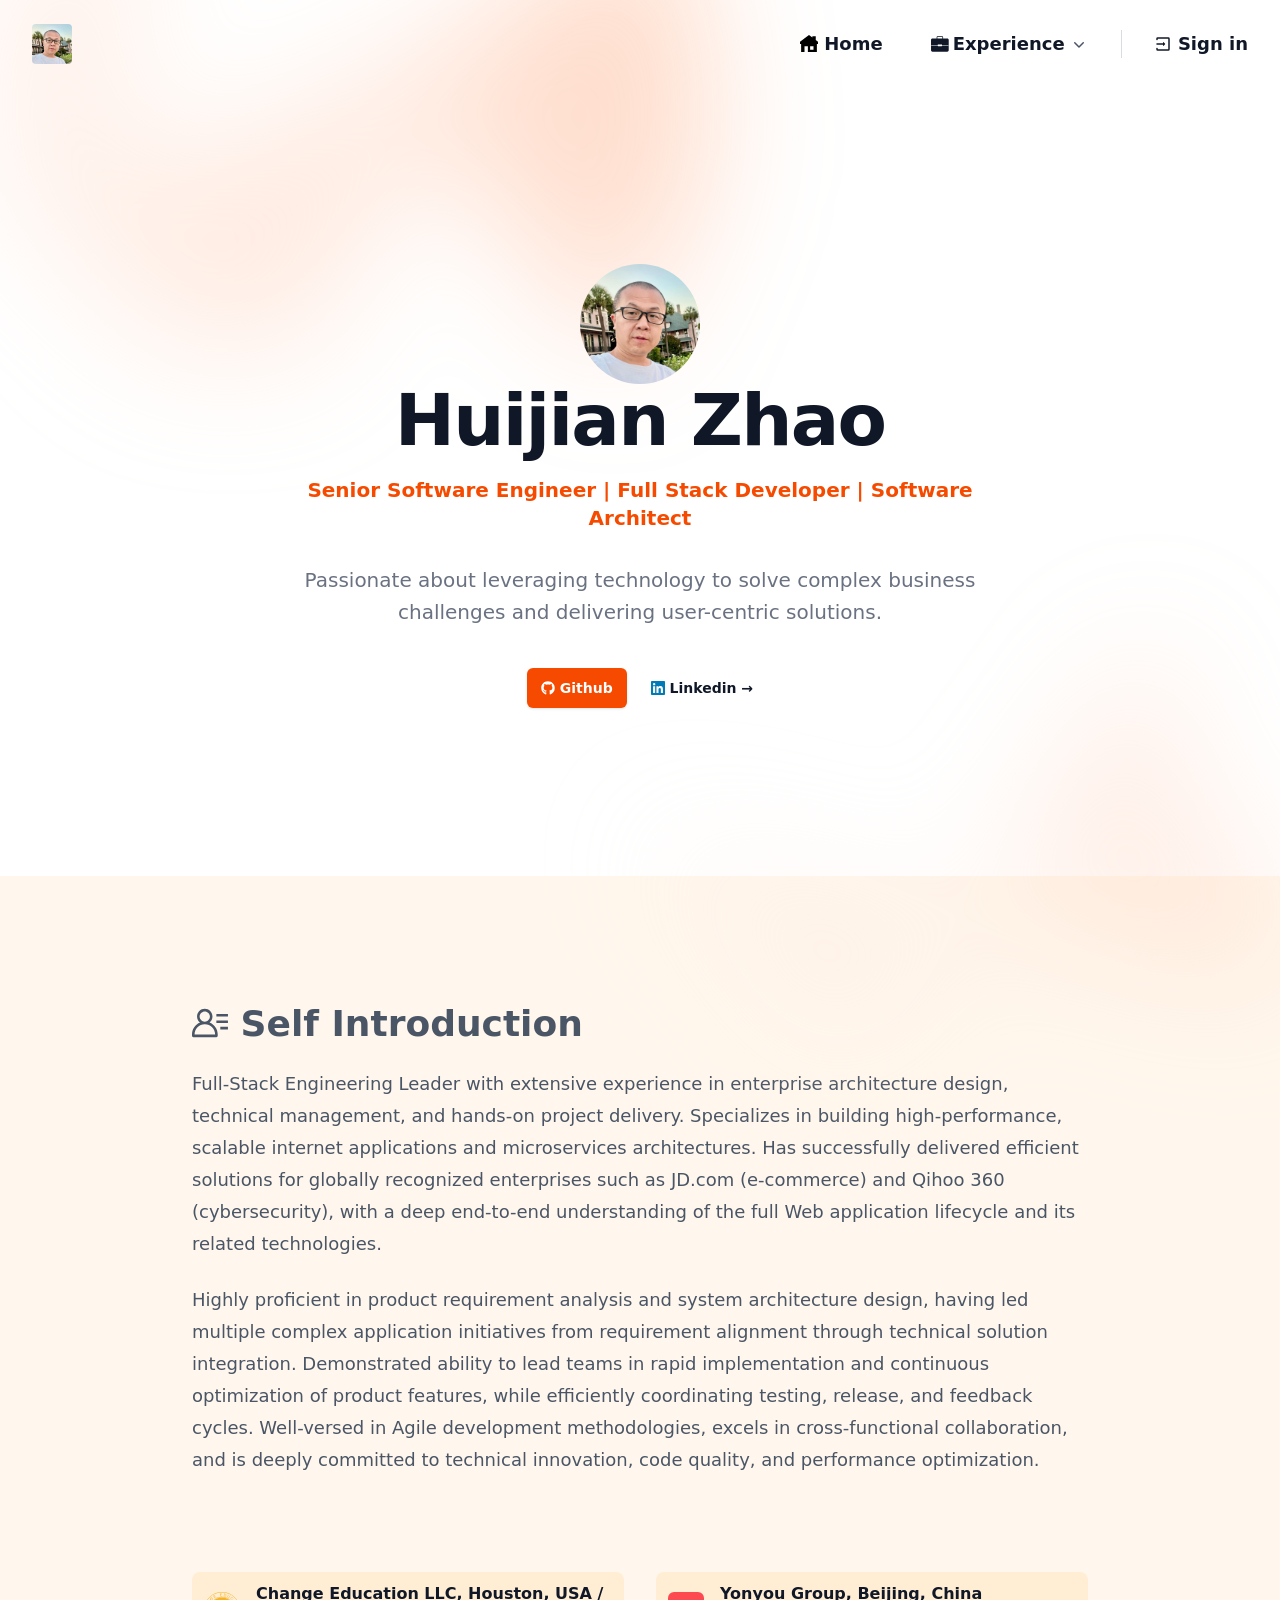
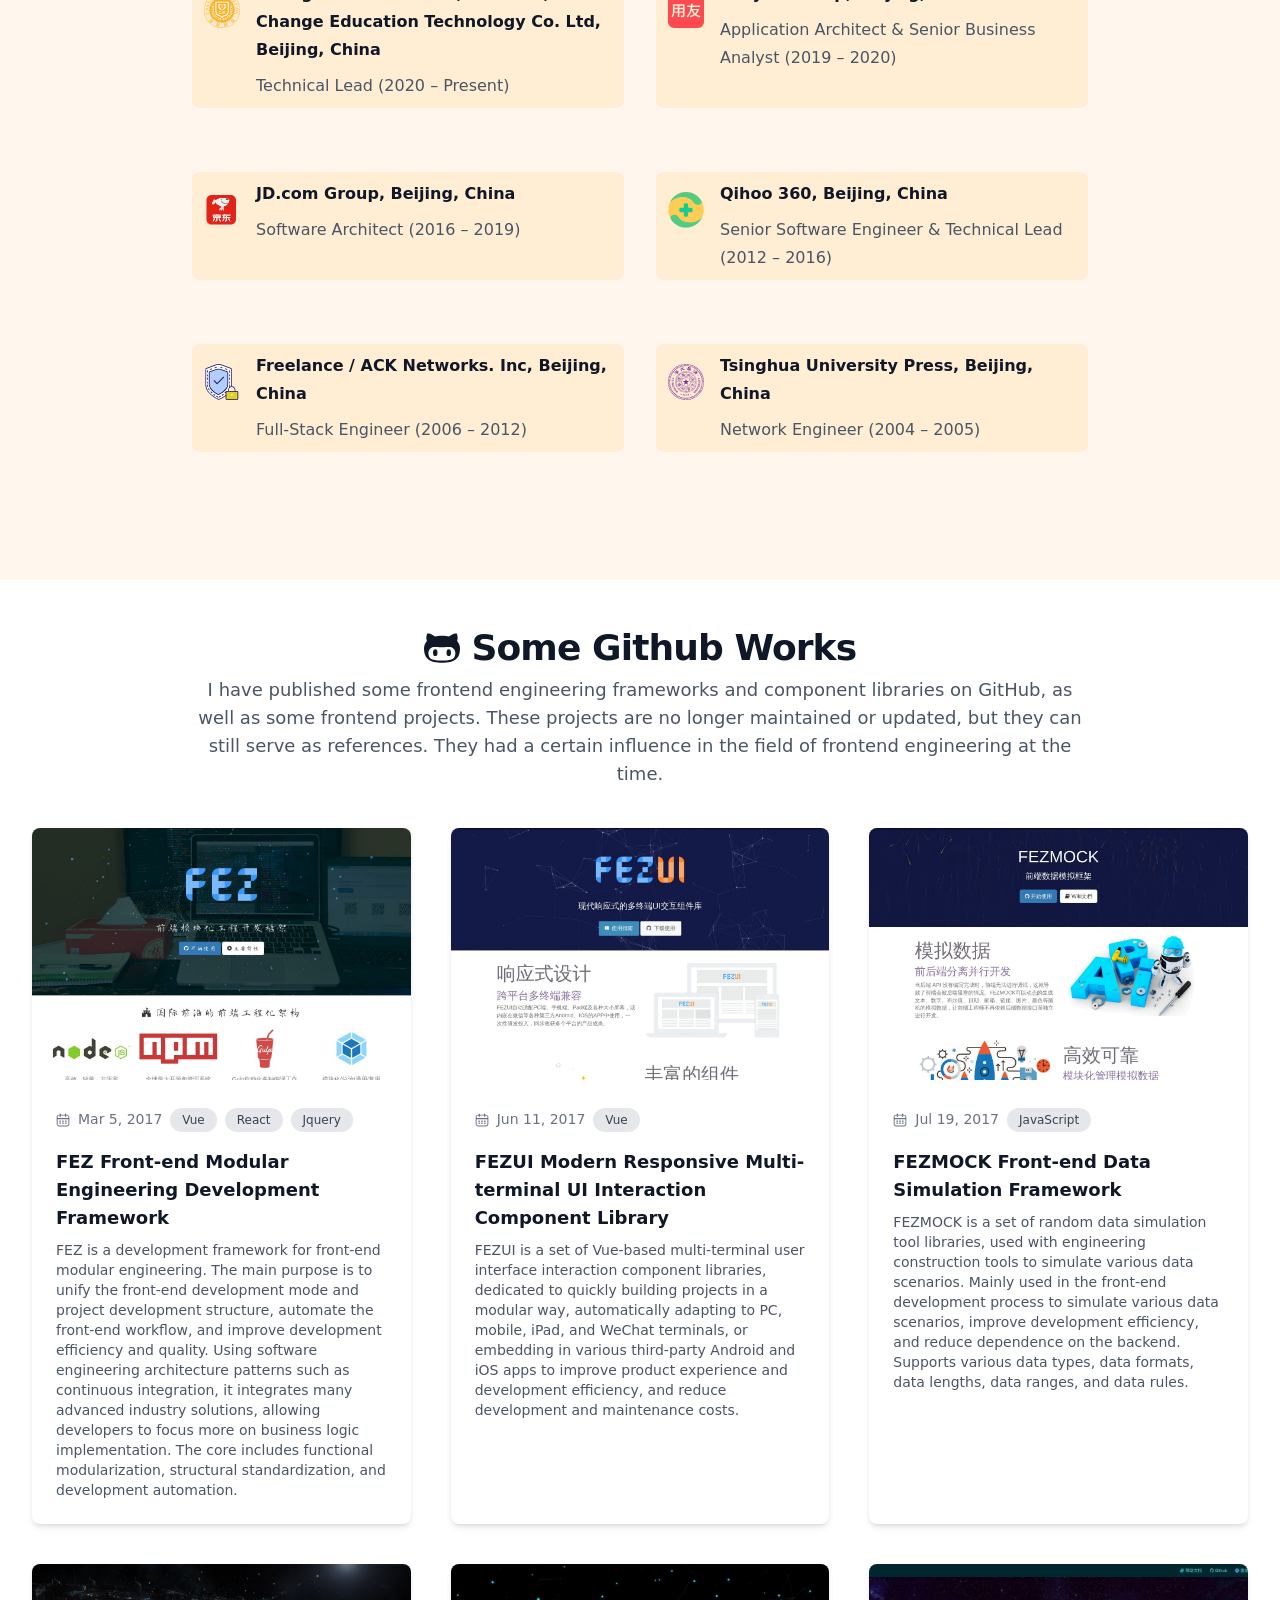
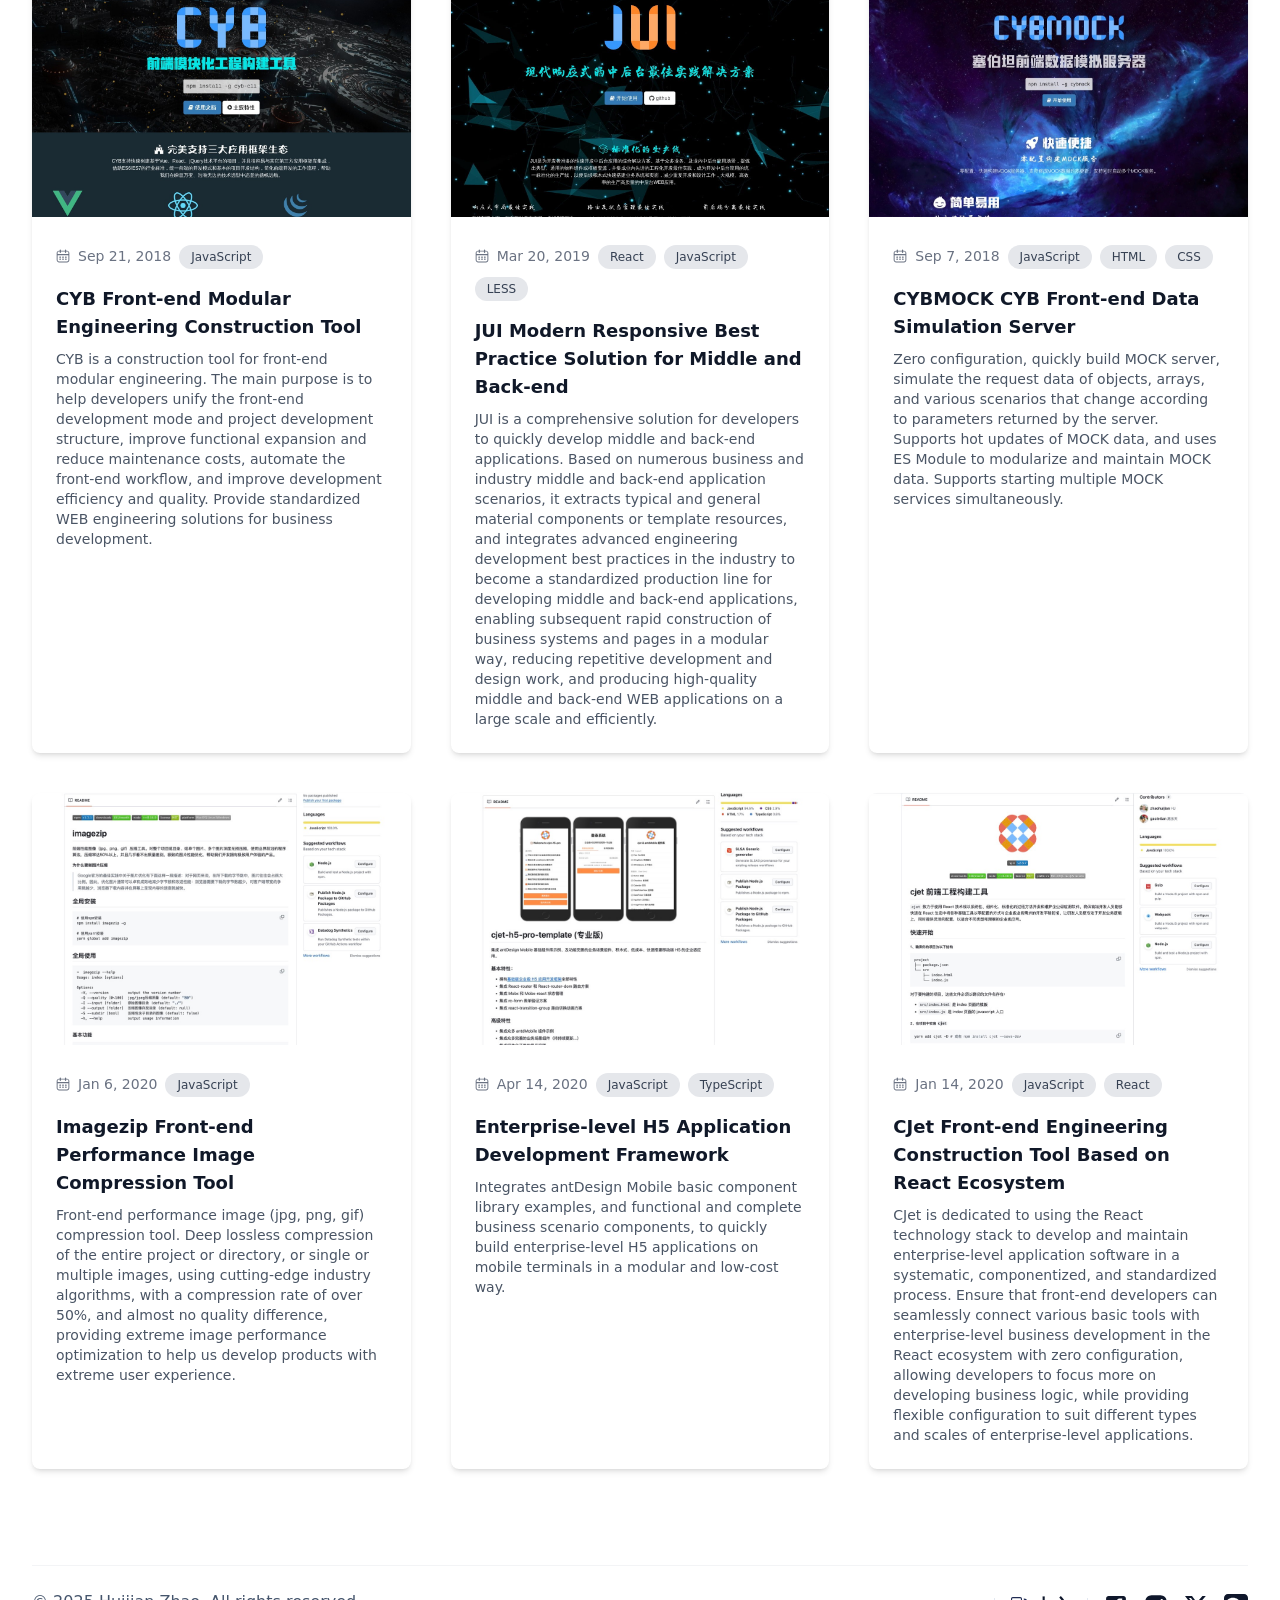
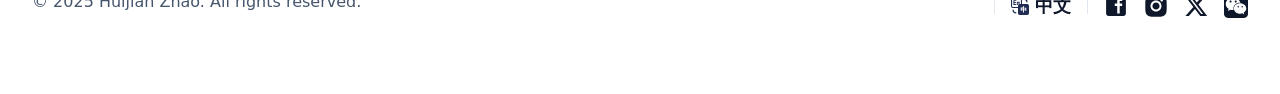
==== commit 9a66e913: "Updates" ====
--- a/index.html
+++ b/index.html
@@ -1 +1 @@
-<!DOCTYPE html><html lang="en"><head><meta charSet="utf-8"/><meta name="viewport" content="width=device-width, initial-scale=1"/><link rel="preload" href="/_next/static/media/4cf2300e9c8272f7-s.p.woff2" as="font" crossorigin="" type="font/woff2"/><link rel="preload" href="/_next/static/media/93f479601ee12b01-s.p.woff2" as="font" crossorigin="" type="font/woff2"/><link rel="preload" as="image" href="/huijian-logo.jpeg"/><link rel="stylesheet" href="/_next/static/css/19ce2ae8a991b155.css" data-precedence="next"/><link rel="stylesheet" href="/_next/static/css/cecdbce2880c059c.css" data-precedence="next"/><link rel="preload" as="script" fetchPriority="low" href="/_next/static/chunks/webpack-26a7fb42daa60997.js"/><script src="/_next/static/chunks/784a1605-bbaf7e6101980c08.js" async=""></script><script src="/_next/static/chunks/619-a98f4ea61cb25fe8.js" async=""></script><script src="/_next/static/chunks/main-app-1f5a991ddaf4528d.js" async=""></script><script src="/_next/static/chunks/3621f9d8-c41d87e29eef1076.js" async=""></script><script src="/_next/static/chunks/694-1d6939aec814c84f.js" async=""></script><script src="/_next/static/chunks/853-74a49bc650956044.js" async=""></script><script src="/_next/static/chunks/269-41ee82c3507dcf13.js" async=""></script><script src="/_next/static/chunks/642-608ca45c0dcf5b94.js" async=""></script><script src="/_next/static/chunks/app/page-4c95720971ef4749.js" async=""></script><meta name="next-size-adjust" content=""/><title>Huijian Zhao</title><meta name="description" content="Passionate about leveraging technology to solve complex business challenges and delivering user-centric solutions."/><meta name="msapplicationTileImage" content="/web-app-manifest-300x300.png"/><meta name="mobile-web-app-capable" content="yes"/><meta name="apple-mobile-web-app-title" content="Huijian Zhao"/><meta name="apple-mobile-web-app-status-bar-style" content="default"/><link rel="icon" href="/web-app-manifest-192x192.png" sizes="32x32"/><link rel="icon" href="/web-app-manifest-192x192.png" sizes="192x192"/><link rel="icon" href="/web-app-manifest-300x300.png" sizes="300x300"/><link rel="icon" href="/web-app-manifest-512x512.png" sizes="512x512"/><link rel="apple-touch-icon" href="/web-app-manifest-300x300.png"/><script src="/_next/static/chunks/polyfills-42372ed130431b0a.js" noModule=""></script></head><body class="__variable_188709 __variable_9a8899 antialiased"><div class="bg-white"><header class="absolute inset-x-0 top-0 z-5"><nav class="mx-auto flex max-w-7xl items-center justify-between p-6 lg:px-8" aria-label="Global"><div class="flex lg:flex-1 lg:items-center lg:gap-x-8"><a class="-m-1.5 p-1.5" href="/"><span class="sr-only">Huijian Zhao</span><img class="h-10 w-auto rounded-sm" src="/huijian-logo.jpeg" alt="Huijian"/></a></div><div class="flex lg:hidden"><button type="button" class="-m-2.5 inline-flex items-center justify-center rounded-md p-2.5 text-gray-700"><span class="sr-only">Open main menu</span><svg xmlns="http://www.w3.org/2000/svg" fill="none" viewBox="0 0 24 24" stroke-width="1.5" stroke="currentColor" aria-hidden="true" data-slot="icon" class="size-6"><path stroke-linecap="round" stroke-linejoin="round" d="M3.75 6.75h16.5M3.75 12h16.5m-16.5 5.25h16.5"></path></svg></button></div><div class="hidden lg:flex lg:gap-x-12"><a class="text-lg font-semibold text-gray-900 hover:text-orange-500" href="/"><svg xmlns="http://www.w3.org/2000/svg" width="1em" height="1em" fill="currentColor" viewBox="0 0 16 16" class="inline-block align-[-0.15em] "><path fill="#000" fill-rule="evenodd" d="M8 0 0 6v2h1v7h3v-5h3v5h8V8h1V6l-2-1.5V1h-3v1.25zm1 10h3v3H9z" clip-rule="evenodd"></path></svg> <!-- -->Home</a><div class="group relative" data-headlessui-state=""><div><button class="flex items-center gap-x-1 text-lg font-semibold text-gray-900 focus:outline-none hover:text-orange-500 transition duration-700 ease-in-out cursor-pointer" type="button" aria-expanded="false" data-headlessui-state=""><svg xmlns="http://www.w3.org/2000/svg" width="1em" height="1em" class="inline-block align-[-0.15em] " viewBox="0 0 1039 1024" fill="currentColor"><path d="M941.738 201.706H698.612v-76.764c0-31.113-26.958-56.452-60.023-56.452H385.41c-33.106 0-60.064 25.339-60.064 56.452v76.764H82.22c-44.696 0-80.918 34.394-80.918 76.804v600.152c0 42.41 36.222 76.847 80.918 76.847h859.518c44.737 0 80.917-34.435 80.917-76.847V278.51c0-42.41-36.18-76.804-80.917-76.804m-574.19-76.763c0-9.263 8.018-16.782 17.862-16.782h253.18c9.802 0 17.819 7.519 17.819 16.782v74.686h-288.86zm636.499 478.069H637.343v15.369c0 10.384-8.93 18.775-19.98 18.775h-206.78c-11.05 0-19.98-8.39-19.98-18.775v-15.37H10.273v-35.184h380.328v-15.244c0-10.426 8.932-18.817 19.98-18.817h206.78c11.05 0 19.98 8.39 19.98 18.817v15.244h366.705z"></path></svg> <!-- -->Experience<svg xmlns="http://www.w3.org/2000/svg" viewBox="0 0 20 20" fill="currentColor" aria-hidden="true" data-slot="icon" class="size-5 flex-none text-gray-600 group-data-[open]:rotate-180 transition duration-300"><path fill-rule="evenodd" d="M5.22 8.22a.75.75 0 0 1 1.06 0L10 11.94l3.72-3.72a.75.75 0 1 1 1.06 1.06l-4.25 4.25a.75.75 0 0 1-1.06 0L5.22 9.28a.75.75 0 0 1 0-1.06Z" clip-rule="evenodd"></path></svg></button></div></div><span hidden="" style="position:fixed;top:1px;left:1px;width:1px;height:0;padding:0;margin:-1px;overflow:hidden;clip:rect(0, 0, 0, 0);white-space:nowrap;border-width:0;display:none"></span></div><span hidden="" style="position:fixed;top:1px;left:1px;width:1px;height:0;padding:0;margin:-1px;overflow:hidden;clip:rect(0, 0, 0, 0);white-space:nowrap;border-width:0;display:none"></span><div class="hidden text-lg font-semibold lg:ml-8 lg:flex lg:items-center lg:border-l lg:border-slate-900/15 lg:pl-8"></div></nav><span hidden="" style="position:fixed;top:1px;left:1px;width:1px;height:0;padding:0;margin:-1px;overflow:hidden;clip:rect(0, 0, 0, 0);white-space:nowrap;border-width:0;display:none"></span></header></div><div class="bg-white"><div class="relative isolate px-6 pt-14 lg:px-8"><div aria-hidden="true" class="absolute inset-x-0 -top-40 -z-10 transform-gpu overflow-hidden blur-3xl sm:-top-80"><div style="clip-path:polygon(74.1% 44.1%, 100% 61.6%, 97.5% 26.9%, 85.5% 0.1%, 80.7% 2%, 72.5% 32.5%, 60.2% 62.4%, 52.4% 68.1%, 47.5% 58.3%, 45.2% 34.5%, 27.5% 76.7%, 0.1% 64.9%, 17.9% 100%, 27.6% 76.8%, 76.1% 97.7%, 74.1% 44.1%)" class="relative left-[calc(50%-11rem)] aspect-[1155/678] w-[36.125rem] -translate-x-1/2 rotate-[30deg] bg-gradient-to-tr from-[#fff] to-[#f76c09] opacity-30 sm:left-[calc(50%-30rem)] sm:w-[72.1875rem]"></div></div><div class="mx-auto max-w-2xl py-24 sm:py-32 lg:py-42"><div class="text-center"><figcaption class="mt-10"><img alt="" src="/huijian-logo.jpeg" class="mx-auto size-30 rounded-full"/></figcaption><h1 class="text-balance text-5xl font-semibold tracking-tight text-gray-900 sm:text-7xl">Huijian Zhao</h1><h2 class="font-semibold text-orange-600 pt-5 text-md lg:text-xl">Senior Software Engineer | Full Stack Developer | Software Architect</h2><p class="mt-8 text-pretty text-lg font-medium text-gray-500 sm:text-xl/8">Passionate about leveraging technology to solve complex business challenges and delivering user-centric solutions.</p><div class="mt-10 flex items-center justify-center gap-x-6"><a href="https://www.github.com/zhaohuijian" target="_blank" class="rounded-md bg-orange-600 px-3.5 py-2.5 text-sm font-semibold text-white shadow-sm hover:bg-orange-500 focus-visible:outline  focus-visible:outline-offset-2 focus-visible:outline-indigo-600"><svg xmlns="http://www.w3.org/2000/svg" width="1em" height="1em" class="inline-block align-[-0.15em] " viewBox="0 0 1024 1024" fill="currentColor"><path d="M347.8 794.8c0 4-4.6 7.2-10.4 7.2-6.6.6-11.2-2.6-11.2-7.2 0-4 4.6-7.2 10.4-7.2 6-.6 11.2 2.6 11.2 7.2m-62.2-9c-1.4 4 2.6 8.6 8.6 9.8 5.2 2 11.2 0 12.4-4s-2.6-8.6-8.6-10.4c-5.2-1.4-11 .6-12.4 4.6m88.4-3.4c-5.8 1.4-9.8 5.2-9.2 9.8.6 4 5.8 6.6 11.8 5.2 5.8-1.4 9.8-5.2 9.2-9.2-.6-3.8-6-6.4-11.8-5.8M505.6 16C228.2 16 16 226.6 16 504c0 221.8 139.6 411.6 339 478.4 25.6 4.6 34.6-11.2 34.6-24.2 0-12.4-.6-80.8-.6-122.8 0 0-140 30-169.4-59.6 0 0-22.8-58.2-55.6-73.2 0 0-45.8-31.4 3.2-30.8 0 0 49.8 4 77.2 51.6 43.8 77.2 117.2 55 145.8 41.8 4.6-32 17.6-54.2 32-67.4-111.8-12.4-224.6-28.6-224.6-221 0-55 15.2-82.6 47.2-117.8-5.2-13-22.2-66.6 5.2-135.8 41.8-13 138 54 138 54 40-11.2 83-17 125.6-17s85.6 5.8 125.6 17c0 0 96.2-67.2 138-54 27.4 69.4 10.4 122.8 5.2 135.8 32 35.4 51.6 63 51.6 117.8 0 193-117.8 208.4-229.6 221 18.4 15.8 34 45.8 34 92.8 0 67.4-.6 150.8-.6 167.2 0 13 9.2 28.8 34.6 24.2 200-66.4 335.6-256.2 335.6-478 0-277.4-225-488-502.4-488M210.4 705.8c-2.6 2-2 6.6 1.4 10.4 3.2 3.2 7.8 4.6 10.4 2 2.6-2 2-6.6-1.4-10.4-3.2-3.2-7.8-4.6-10.4-2m-21.6-16.2c-1.4 2.6.6 5.8 4.6 7.8 3.2 2 7.2 1.4 8.6-1.4 1.4-2.6-.6-5.8-4.6-7.8-4-1.2-7.2-.6-8.6 1.4m64.8 71.2c-3.2 2.6-2 8.6 2.6 12.4 4.6 4.6 10.4 5.2 13 2 2.6-2.6 1.4-8.6-2.6-12.4-4.4-4.6-10.4-5.2-13-2m-22.8-29.4c-3.2 2-3.2 7.2 0 11.8s8.6 6.6 11.2 4.6c3.2-2.6 3.2-7.8 0-12.4-2.8-4.6-8-6.6-11.2-4"></path></svg> Github</a><a href="https://www.linkedin.com/in/zhaohuijian" target="_blank" class="text-sm/6 font-semibold text-gray-900 hover:text-orange-600"><svg xmlns="http://www.w3.org/2000/svg" width="1em" height="1em" class="inline-block align-[-0.15em] " viewBox="0 0 1024 1024" fill="currentColor"><path fill="#007BB5" d="M948.245 0H75.52C33.877 0 .021 33.067.021 73.813v876.288C0 990.891 33.877 1024 75.52 1024h872.704c41.75 0 75.733-33.11 75.733-73.899V73.835C1024 33.045 989.995 0 948.267 0z"></path><path fill="#FFF" d="M151.744 383.893h152.021v488.64H151.744zm76.053-242.922a88.107 88.107 0 1 1-.128 176.17 88.107 88.107 0 0 1 .128-176.17M399.04 383.893h145.579v66.795h2.09c20.267-38.4 69.803-78.933 143.702-78.933 153.77 0 182.186 101.184 182.186 232.81v267.968h-151.85V634.88c0-56.661-.982-129.557-78.934-129.557-79.018 0-91.093 61.76-91.093 125.525v241.707H399.04V383.872z"></path></svg> Linkedin<!-- --> <span aria-hidden="true">→</span></a></div></div></div><div aria-hidden="true" class="absolute inset-x-0 top-[calc(100%-13rem)] -z-10 transform-gpu overflow-hidden blur-3xl sm:top-[calc(100%-30rem)]"><div style="clip-path:polygon(74.1% 44.1%, 100% 61.6%, 97.5% 26.9%, 85.5% 0.1%, 80.7% 2%, 72.5% 32.5%, 60.2% 62.4%, 52.4% 68.1%, 47.5% 58.3%, 45.2% 34.5%, 27.5% 76.7%, 0.1% 64.9%, 17.9% 100%, 27.6% 76.8%, 76.1% 97.7%, 74.1% 44.1%)" class="relative left-[calc(50%+3rem)] aspect-[1155/678] w-[36.125rem] -translate-x-1/2 bg-gradient-to-tr from-[#fff] to-[#f76c09] opacity-30 sm:left-[calc(50%+36rem)] sm:w-[72.1875rem]"></div></div></div></div><div class="bg-orange-50 py-24 sm:py-32"><div class="mx-auto max-w-7xl px-6 lg:px-8"><div class="mx-auto max-w-4xl lg:text-left"><h2 class="text-4xl font-semibold text-gray-600"><svg xmlns="http://www.w3.org/2000/svg" width="1em" height="1em" class="inline-block align-[-0.15em] " viewBox="0 0 1024 1024" fill="currentColor"><path d="M499.429 499.643C549.999 459.392 582.535 397.5 582.535 328c0-121-98.428-219.429-219.428-219.429S143.678 207 143.678 328c0 70.25 33.322 132.714 84.822 172.928C94.678 555.321 0 686.572 0 839.678v38.036c0 20.215 16.357 36.572 36.571 36.572h658.286c20.215 0 36.572-16.357 36.572-36.572v-38.036c0-154.428-96.357-286.499-232-340.035M216.82 328c0-80.678 65.607-146.286 146.286-146.286S509.392 247.322 509.392 328c0 79.643-64.036 144.357-143.285 146-.142 0-.25-.036-.393-.036-1.285 0-2.57.18-3.856.18C281.787 473.463 216.82 408.25 216.82 328M73.143 841.143v-1.465c0-159.82 128.857-289.892 288.108-292.32.607 0 1.214.07 1.858.07 1.499 0 2.964-.213 4.463-.213 160.465 1 290.714 131.785 290.714 292.463zM693.393 256h329.142v73.143H693.392zm0 182.857h329.142V512H693.392zM804.57 621.714h217.964v73.143H804.571z"></path></svg> <!-- -->Self Introduction</h2><p class="mt-6 text-lg/8 text-gray-600 ">Full-Stack Engineering Leader with extensive experience in enterprise architecture design, technical management, and hands-on project delivery. Specializes in building high-performance, scalable internet applications and microservices architectures. Has successfully delivered efficient solutions for globally recognized enterprises such as JD.com (e-commerce) and Qihoo 360 (cybersecurity), with a deep end-to-end understanding of the full Web application lifecycle and its related technologies.</p><p class="mt-6 text-lg/8 text-gray-600 mt-4">Highly proficient in product requirement analysis and system architecture design, having led multiple complex application initiatives from requirement alignment through technical solution integration. Demonstrated ability to lead teams in rapid implementation and continuous optimization of product features, while efficiently coordinating testing, release, and feedback cycles. Well-versed in Agile development methodologies, excels in cross-functional collaboration, and is deeply committed to technical innovation, code quality, and performance optimization.</p></div><div class="mx-auto mt-16 max-w-2xl sm:mt-20 lg:mt-24 lg:max-w-4xl"><dl class="grid max-w-xl grid-cols-1 gap-x-8 gap-y-10 lg:max-w-none lg:grid-cols-2 lg:gap-y-16"><a class="relative pl-16 pr-2 py-2 bg-orange-100 hover:bg-orange-200 rounded-lg" href="/experience/change-education/"><dt class="text-base/7 font-semibold text-gray-900"><div class="absolute top-5 left-3 flex text-4xl items-center justify-center rounded-lg"><svg xmlns="http://www.w3.org/2000/svg" viewBox="0 0 141.8 141.8" width="1em" height="1em" fill="currentColor" class="inline-block align-[-0.15em] "><defs><style>.cje_svg__cls-1{fill:#f7b225}.cje_svg__cls-2,.cje_svg__cls-3{fill:#fff}.cje_svg__cls-2{fill-rule:evenodd}</style></defs><g id="cje_svg__\u56FE\u5C42_2" data-name="\u56FE\u5C42 2"><g id="cje_svg__\u56FE\u5C42_1-2" data-name="\u56FE\u5C42 1"><path d="M10.5 78v1.7a2.7 2.7 0 0 0-2.3 2.8q.3 3.1 4.5 3.3c2.9-.1 4.3-1.3 4.4-3.7s-1-2.8-2.8-3.9l1.7-.3a5.1 5.1 0 0 1 2.3 4.6c-.2 3.3-2.1 5-5.6 5.1s-5.4-1.8-5.6-5a4.4 4.4 0 0 1 3.4-4.6M114.8 27l-1.3-1.1a2.9 2.9 0 0 0-.7-3.6c-1.7-1.2-3.5-.7-5.4 1.4s-1.7 4.1 0 5.7 2.8 1.1 4.8.4l-.9 1.5a5.1 5.1 0 0 1-5-1.3q-3.5-3.3-.3-7.5c2.4-2.6 4.9-3 7.5-1.1a4.5 4.5 0 0 1 1.3 5.6M16.8 72.4l-10.9-.7.2-1.8 4.6.3s.2-4.2.3-4.8a.8.8 0 0 0-.8-.9l-3.8-.2v-1.8l10.9.7-.1 1.8-4.4-.3s-.6-.1-.6.6-.3 5-.3 5l5 .3ZM31.3 22.5 30 23.8a2.8 2.8 0 0 0-3.6.6c-1.5 1.7-1.3 3.5.6 5.6s4 2.2 5.8.7 1.5-2.3.9-3.3a7.5 7.5 0 0 0-1.2-1.4c-.3-.2-.7.1-.7.1l-2.1 2.1-.8-.9 2.8-2.8a1.3 1.3 0 0 1 1.7.1l1 1s2.7 2.8-.9 5.8-5.2 2.4-7.8-.1-2.4-5.3-.2-7.7 3.8-2.1 5.8-1.1M41.6 24.8l-5.1-9.6 7.3-3.9.5 1-4.2 2.3s-1.6.7-.9 2l1 2 5.5-2.9.5 1-5.4 2.9 1.2 2.2a1.3 1.3 0 0 0 2 .5l4.4-2.3.5.9ZM63 16.7V5.9h8.3V7h-4.9s-1.6-.1-1.7 1.4v2.2h6.2v1.2h-6.2s.1 1.5.1 2.4a1.4 1.4 0 0 0 1.5 1.5h5v1ZM83.5 6.8 80 6l-2.5 10.6 3.6.8c3.7 1.1 5.9-.3 6.6-4.1s-.5-5.6-4.2-6.5M86 13c-.7 2.9-2.2 4.1-4.8 3.4l-1.3-.3s-.5-.1-.3-.7 1.6-6.9 1.7-7.2a.5.5 0 0 1 .7-.5l1.2.2c2.5.6 3.4 2.3 2.8 5.1M93.1 16.1l2.6-5.7 1.6.7-2.8 6.1c-.9 2-.4 3.4 1.3 4.2s3.1.2 4-1.9l2.7-6.1 1.6.7-2.5 5.7c-1.3 3.1-3.3 4-6.3 2.5s-3.6-3.3-2.2-6.2M123.6 33.3l-11.4 2.4 1 1.5 3.1-.6 2.6 3.9-1.8 2.5 1.1 1.6 6.6-9.6Zm-1.3 2.4-2.7 3.8-2.1-3.2 4.5-1.1c.8-.1.3.5.3.5M20 52l.5-1.9-11.6 1.2-.6 2.1 9.3 7.1.5-1.8-2.5-1.9 1.3-4.6Zm-5.4 4.1-3.7-2.8c-.7-.5.1-.6.1-.6l4.7-.3ZM128.2 43.1l1.1-.5 3.4 8.6-1.1.4-1.2-3.1s-.2-.4-.5-.2l-8.7 3.4-.6-1.7 8.6-3.4s.4-.1.2-.6-1.2-2.9-1.2-2.9M123.122 58.971l10.629-2.415.379 1.668-10.63 2.415zM129.3 63c-3.4.6-5.1 2.5-5 5.9s2.5 4.9 6 4.7 5.3-2.5 5.2-5.8-2.6-4.9-6.2-4.8m.9 8.8q-4.3.3-4.8-3c-.1-2.3 1.3-3.6 4.1-4s4.4.9 4.8 3.2-1.3 3.5-4.1 3.8M124.2 76.8l10.7 2.2-.4 1.7-8.9 3.7c-.7.2 0 .3 0 .3l7.8 1.6-.4 1.7-10.6-2.2.3-1.6 8.8-3.8s.6-.2 0-.3l-7.6-1.6ZM22.2 46.6l-9.3-5.7 1-1.5 9.6-.4c.7.1.1-.3.1-.3l-6.7-4.1.9-1.5 9.2 5.7-.9 1.4-9.5.6s-.6 0-.1.3l6.6 4ZM25.3 114l-.6-.5-.9 1 .8.8c1.1 1.1 2.2 1.1 3.2-.1l2.4-2.5 1.1.2a10.5 10.5 0 0 1 1.1-5.5l-.9-.9-.8-.7a8.5 8.5 0 0 1-5.7 1l-.9 1 1.2.4-4.9 5.2a1.9 1.9 0 0 0 0 3l2.4 2.3a1.8 1.8 0 0 0 2.3-.2l-.7-.8a.9.9 0 0 1-1.2 0l-1.5-1.4c-.6-.7-.3-1.1.2-1.6l4-4.3s.3-.3.5 0l1.5 1.4c.3.3.1.5.1.5l-1.6 1.6c-.4.5-.7.5-1.1.1m.4-5.7a9.8 9.8 0 0 0 4.3-.6c.1 0 .6-.1.5.6s-.8 3-.4 4.2ZM26.2 118.5l6-6.3 1.3 1.2-6 6.3z" class="cje_svg__cls-1"></path><path d="m24.8 121 .7-.7.7.6c.6.5 1.2.2 1.7-.3l8.7-9.2 1.3 1.3-8.6 9.1c-.8.8-1.9 1.6-3.2.5ZM46.9 133.8l.3-1c.8-.1 1.2-.4 1.6-1.6l1.8-6.5a.4.4 0 0 0-.2-.3l-.9-.2.3-1 2.2.6a.6.6 0 0 1 .4.9l-1.7 6.4c-.3 1.5 0 2.6 1.4 3l8.6 2.4-.3 1-8.6-2.4c-1.5-.4-2.1-.9-2.4-1.9a3.9 3.9 0 0 1-2.5.6M50.4 122.5l-.2-2.8 1.8.5.3 2.9z" class="cje_svg__cls-1"></path><path d="m51.3 131.3.3-1c.8-.8 1.6-2.8 2.2-5.1l1.5.4c-.8 3.2-2.1 5.1-4 5.7" class="cje_svg__cls-1"></path><path d="m53.7 123.6.2-1.1 3.9 1.1v-1.7l1.9.5v1.7l3.7 1-.3 1.1-2.3-.7-2 7.6a1.8 1.8 0 0 1-2.4 1.6l-1.1-.3.3-1.2h.4c.6.1.9-.2 1.1-.8l1.9-7.2a.2.2 0 0 0-.1-.3l-1-.3-1.2 4.7a6.1 6.1 0 0 1-4.5 4.5l.4-1.3a6.2 6.2 0 0 0 2.3-3.5l1.2-4.6a.2.2 0 0 0-.1-.3Z" class="cje_svg__cls-1"></path><path d="M61.6 134.1c-1.4-1.6-1.6-3.9-.7-7l1.5.4c-.6 2.3-.9 4.4-.6 5.5ZM79.2 130.2l1.6-.4.3 1-1.6.4z" class="cje_svg__cls-1"></path><path d="M83.9 132.3a8.5 8.5 0 0 0 1.2-2.6s.4-1.2-.7-.9l-2.4.7a12 12 0 0 0 1.2-2.1l1.6-.4-.3-1-.6.2a19 19 0 0 0 .9-3.6l-1.6.4a32 32 0 0 1-1.2 3.7h-.4l-.5-2.1 1.6-.4-.3-1-1.6.4-.3-1.2-1.8.5.3 1.2-1.7.5.2 1 1.5-.4a.3.3 0 0 1 .4.2l.4 1.7h-.3l-2 .5.3 1 3.2-.6a16.1 16.1 0 0 1-2.5 3.9l.2 1 2.2-2.1 2.1-.6s.3-.1.2.2a4.5 4.5 0 0 1-1.1 1.7c-.2.2-.1.6-.1.6l.2.5-3.1.9.4 1.4 3-1 .2.9c.2.6 0 1-.7 1.2l-.6.2.3 1 1.6-.4a1.6 1.6 0 0 0 1.3-2.3l-.3-1.3 2.4-1.1-.2-1-2.5.9Z" class="cje_svg__cls-1"></path><path d="m91.6 123.1-.3-.9-4.1 1a18 18 0 0 0 0-2.4l-1.8.5a9.3 9.3 0 0 1-.5 5.3l.3 1 .6-.7a14.8 14.8 0 0 0 3.1 4.7 12.6 12.6 0 0 1-2 4l.2.9a17.5 17.5 0 0 0 3-3.8 16.9 16.9 0 0 0 4.4 1.9l-.3-1a9.8 9.8 0 0 1-3.5-2.5 13.4 13.4 0 0 0-.1-7.7Zm-2.2 6.7a27 27 0 0 1-2.7-4.4c0-.2.2-.6.3-1.1l1.6-.4s.3-.1.4.3a14 14 0 0 1 .4 5.6M104.7 114.8l-.8-.7 4.2-4.3-1-.5 1.4-1.4 1 .5 3.9-3.9.8.7-6.7 6.7.6 2.4 5.7-5.8-1.3-.6 1.4-1.3 2.7 1.2-1.4 1.4-.4-.2-7.3 7.5-.8-.7-.6-2.4zM121.5 113.4l-4.1-4.1a.9.9 0 0 0-1.4 0l-7.8 7.8 6.3 6.2 1.5-1.5-1.8-1.8 5.4-5.5.4.3c.4.4.4.7-.1 1.1l-.5.6.9.9 1.1-1.2c1.1-1 1.1-1.9.1-2.8m-2.6.4-5.4 5.4-1.2-1.1 5.1-5.1a.5.5 0 0 1 .7 0Zm-1.9-1.9-5.4 5.5-1.1-1.1 5-5.1c.4-.4.7-.1.7-.1Z" class="cje_svg__cls-1"></path><path d="M70.9 122.6a51.7 51.7 0 1 1 51.7-51.7 51.8 51.8 0 0 1-51.7 51.7m0-102.3a50.6 50.6 0 1 0 50.6 50.6 50.7 50.7 0 0 0-50.6-50.6" class="cje_svg__cls-1"></path><path d="M70.9 141.8a70.9 70.9 0 1 1 70.9-70.9 71 71 0 0 1-70.9 70.9m0-140.2a69.3 69.3 0 1 0 69.3 69.3A69.4 69.4 0 0 0 70.9 1.6" class="cje_svg__cls-1"></path><path d="M126.4 98.6a1.6 1.6 0 1 1-1.6-1.6 1.6 1.6 0 0 1 1.6 1.6M17.4 98.6a1.7 1.7 0 0 1-1.7 1.6 1.6 1.6 0 1 1 0-3.2 1.7 1.7 0 0 1 1.7 1.6" class="cje_svg__cls-1"></path><circle cx="70.9" cy="70.9" r="49.1" class="cje_svg__cls-1" transform="rotate(-45 70.884 70.939)"></circle><path d="M30.2 53.9c4 1 5.4 5.5 4.1 8.7a5.5 5.5 0 0 1-3.4-4.1c-.3-1.4-.5-2.8-.7-4.2ZM29.1 73.4c4 .4 5.8 4 5.6 8a5.4 5.4 0 0 1-4.1-3.5ZM108 62.6c-1.2-3.6.2-7.5 4.2-8.7l-.3 1.8-.6 3a5.2 5.2 0 0 1-3.3 3.9M113.4 73.3c-.5 1.4-1.1 2.8-1.6 4.3s-1.8 3.3-3.9 3.7c-1.1-2.7.7-7 5.5-8M60 107.1a5.3 5.3 0 0 1-5.1 1.2c-1.5-.4-3-1-4.5-1.5 1.9-2.2 5.9-3 9.6.3M82.5 107.1a6.5 6.5 0 0 1 9.4-.4c-2.1.7-4 1.9-6.2 1.8a4.7 4.7 0 0 1-3.2-1.4M106.8 92.6l-3.3 3.5a5.2 5.2 0 0 1-4.9 1.2c1.1-3.8 5.1-6.1 8.2-4.7M29.3 63.6c3.7.7 5.8 3.8 5.3 7.9a4.6 4.6 0 0 1-3-1.7 9.1 9.1 0 0 1-1.5-3.5c-.3-.9-.5-1.8-.8-2.7M41.7 101.9c2.9-2.6 6.5-2.5 9.5.3a4.6 4.6 0 0 1-4 1.4l-4.5-1.4ZM112.9 63.7c-.4 1.6-.8 3.1-1.3 4.5a4.9 4.9 0 0 1-3.8 3.3c-.8-3.9 1.7-7.6 5.1-7.8M29.3 85.1c3.7-1.4 7.2 1 8.4 4.7-3.8.1-6.3-1.9-8.4-4.7M100.5 101.8a17.2 17.2 0 0 1-5.7 1.8 7.8 7.8 0 0 1-2.1-.4 7.5 7.5 0 0 1-1.7-1c2.9-2.7 7.1-2.9 9.5-.4M35.6 92.6a4.8 4.8 0 0 1 3.9 0 8.7 8.7 0 0 1 4.3 4.6 5.3 5.3 0 0 1-5.7-1.8 33 33 0 0 1-2.5-2.8M104.7 89.8A6.5 6.5 0 0 1 113 85c-2.1 2.7-4.5 5-8.3 4.8M36.5 44.6c.5 3.4 1.5 6.7-.5 9.8a3.7 3.7 0 0 1-1.7-3.4 11.8 11.8 0 0 1 2.2-6.4M105.7 44.9c2.5 2.3 3.1 7.2.7 9.5a5.6 5.6 0 0 1-1.2-2.9c-.1-1.1 0-2.2 0-3.3s.3-2.1.5-3.3M105.5 62c-1.9-.7-2.5-2.3-2.8-4.1s-.2-2.1-.4-3.2c1.9-.2 4.7 3 3.2 7.3M40.1 54.5c-.3 1.5-.5 3-.8 4.5a4 4 0 0 1-2.5 3.1c-1-3.8.2-6.7 3.3-7.6M52.1 100.5c-2.6-1-4.9-4.4-3.5-7.3 1 1.1 2 2.1 2.9 3.2a4 4 0 0 1 .6 4.1M74.6 107.1c.2-1.5.5-2.9 1.8-3.6a24 24 0 0 1 3.9-2c.2 2.3-1.5 5.2-5.7 5.6M102.9 88.7a4.2 4.2 0 0 1-1.4-4.3c.3-1.3.6-2.5 1-3.7 2.2 1.9 2.6 5 .4 8M67.7 110.2a4.3 4.3 0 0 1-4.3 1l-3.6-1.2c1.5-2.3 5.1-2.2 7.9.2M39.8 80.8a24 24 0 0 1 1 3.6 4.1 4.1 0 0 1-1.4 4.3c-2.2-2.8-1.8-6.2.4-7.9M93.6 93.4c1.4 2.4-.3 5.9-3.4 6.9a3.2 3.2 0 0 1 .1-3 21.4 21.4 0 0 1 1.9-2.6ZM67.7 106.9a5.4 5.4 0 0 1-5.8-5.4l3.5 1.7a4.2 4.2 0 0 1 2.3 3ZM44.8 95.6a5.4 5.4 0 0 1-1.2-7.9c.6 1.5 1.4 3 1.9 4.5a3.5 3.5 0 0 1-.7 3.4M105.6 71.4a3.9 3.9 0 0 1-2.5-3.1c-.2-1.4-.3-2.9-.4-4.4 2.8.9 4.1 4.3 2.9 7.5M82.6 109.9l-4 1.4c-1.5.5-2.7-.2-3.9-1.1 2.5-2.5 5.9-2.4 7.9-.3M54.2 98.8c1.4.8 2.9 1.5 4.3 2.4a3.6 3.6 0 0 1 1.5 3c-3 .5-5.5-1.9-5.8-5.4M105.8 80.5c-2-.9-2.6-2.5-2.7-4.5s-.1-1.9-.1-2.8c2.9.9 4.1 4.2 2.8 7.3M39.5 64c-.1 1.5-.1 2.9-.3 4.3a4.1 4.1 0 0 1-2.5 3.1 5.5 5.5 0 0 1 2.8-7.4M97.6 95.8a4.1 4.1 0 0 1-.6-4.1c.5-1.3 1.1-2.6 1.7-3.9 2 2.2 1.5 5.6-1.1 8M39.3 73.1a31.4 31.4 0 0 1-.4 4.5 4.3 4.3 0 0 1-2.5 3c-1-3.5.1-6.4 2.9-7.5M88.1 98.8a5.5 5.5 0 0 1-5.7 5.6 3.2 3.2 0 0 1 1.5-3.1 42 42 0 0 1 4.2-2.5M73.1 108.2c-.8.6-1.3 1.2-.7 2.3a1.8 1.8 0 0 0-2.5.1 1.8 1.8 0 0 0-.7-2.4 1.6 1.6 0 0 0 1.9-1.4c.4 1 .9 1.5 2 1.4" class="cje_svg__cls-2"></path><path d="m71.2 104.1-1.8-3A15.5 15.5 0 0 0 59 94.5c-9-1.5-13.8-7.7-14.2-18.4v-.6c-.2-2.4-.1-32 0-35.3v-2.1h52.9v2.1c0 3.3.2 32.9 0 35.3v.6c-.5 10.7-5.2 16.9-14.3 18.4a16.5 16.5 0 0 0-10.4 6.6ZM49 42.3c-.1 13.1-.2 31.2 0 32.9v.7c.2 5.5 1.6 12.9 10.7 14.4a20.6 20.6 0 0 1 11.5 6.3 21.3 21.3 0 0 1 11.5-6.3c9.2-1.5 10.5-8.9 10.8-14.4v-.7c.1-1.7.1-19.8 0-32.9Z" class="cje_svg__cls-3"></path><path d="M57.4 50.5a8.7 8.7 0 0 1 1.7-3.5c1.3-1.1 8.2 2.3 11 3.7a1.1 1.1 0 0 1 .7 1.4c-.2.7-.8.7-1.3.6l-5.6-1.1c-2.1-.3-3.2.5-3.1 2.7.1 4.6 2.2 8.3 5.4 11.6 1.2 1.1 3.8 2.8 4 3s.9.8.6 1.5a1 1 0 0 1-1.5.6 24 24 0 0 1-3.5-1.3c-1.7-.8-2-1.1-3.6-2a14.3 14.3 0 0 1-3.4-3 12.5 12.5 0 0 1-1.7-5.4 30.2 30.2 0 0 1 .3-8.8M85 50.5a7.6 7.6 0 0 0-1.6-3.5c-1.4-1.1-8.2 2.3-11 3.7a1.1 1.1 0 0 0-.7 1.4c.2.7.8.7 1.3.6l5.6-1.1c2.1-.3 3.2.5 3.1 2.7-.1 4.6-2.2 8.3-5.4 11.6-1.2 1.1-3.8 2.8-4 3s-.9.8-.6 1.5.7.9 1.5.6a24 24 0 0 0 3.5-1.3c1.7-.8 2-1.1 3.6-2a16.6 16.6 0 0 0 3.4-3 12.5 12.5 0 0 0 1.7-5.4 30.9 30.9 0 0 0-.4-8.8" class="cje_svg__cls-2"></path><path d="M71.7 61.8a.5.5 0 0 1-.7 0l-2.3-2.2a.6.6 0 0 1 0-.8l2.2-2.1c.2-.3.5-.3.8 0l2.2 2.2a.5.5 0 0 1 0 .7Z" class="cje_svg__cls-2"></path><path d="M67.5 78.2s-1.4.7-2.3-.1-1.2-1.3-2.2-1.4-3 1.4-3.1 3.9 1.1 3.7 3 3.8 1.8-.7 2.6-1.5a2.7 2.7 0 0 1 2.2-.5 4.4 4.4 0 0 1-4.7 3.5c-3.2-.1-4.8-1.9-4.9-5.3s1.8-5.3 5-5.4a4.4 4.4 0 0 1 4.4 3M73 75.2h1.7v7.2c.1 2.3-1 3.5-3.2 3.4s-2.8-1-3-3.4a1.5 1.5 0 0 1 1.8.8c.2 1.1.7 1.2 1.3 1.2s1.3-.8 1.4-2ZM79.3 84.3h5v1.4h-6.6s-1.3.1-1.3-1.1v-8a1.2 1.2 0 0 1 1.3-1.3h6.6v1.6h-5.2a.8.8 0 0 0-.9.8 7 7 0 0 1-.1 1 1 1 0 0 0 .9 1.1h4.7v1.5H79s-.9-.1-.9 1v1a1.1 1.1 0 0 0 1.2 1" class="cje_svg__cls-3"></path></g></g></svg></div>Change Education LLC, Houston, USA / Change Education Technology Co. Ltd, Beijing, China</dt><dd class="mt-2 text-base/7 text-gray-600">Co-Founder &amp; Technical Lead (Mar 2020 – Present)</dd></a><a class="relative pl-16 pr-2 py-2 bg-orange-100 hover:bg-orange-200 rounded-lg" href="/experience/chanjet/"><dt class="text-base/7 font-semibold text-gray-900"><div class="absolute top-5 left-3 flex text-4xl items-center justify-center rounded-lg"><svg xmlns="http://www.w3.org/2000/svg" width="1em" height="1em" class="inline-block align-[-0.15em] " viewBox="0 0 1024 1024" fill="currentColor"><path fill="#FD4A51" d="M853.333 0A170.667 170.667 0 0 1 1024 170.667v682.666A170.667 170.667 0 0 1 853.333 1024H170.667A170.667 170.667 0 0 1 0 853.333V170.667A170.667 170.667 0 0 1 170.667 0zm-148.48 332.373h-44.8c-1.706 18.347-3.84 36.267-5.973 53.76H541.44v43.52h106.24c-8.107 47.787-18.347 88.32-30.293 121.6a408.3 408.3 0 0 1-88.747 135.68l28.587 37.12c44.373-45.226 78.08-96 100.693-153.173 4.693-12.8 9.387-26.88 13.653-42.24 11.947 40.96 32.854 76.373 61.867 106.24-32.427 21.333-72.533 38.4-119.893 51.2l23.04 42.667c50.346-17.067 93.44-38.827 129.28-64.854 34.986 26.88 79.36 47.787 132.693 62.72l22.613-40.533c-46.933-11.947-87.04-29.013-120.32-51.627 33.707-32.426 58.454-70.4 73.814-114.773v-38.827H683.093c3.414-16.213 6.4-33.28 9.387-51.2h222.293v-43.52H698.88c2.133-17.066 4.267-34.986 5.973-53.76M469.76 345.6H139.093v211.2c-.853 55.467-13.653 101.12-38.826 136.96l34.133 30.72c26.027-34.987 41.813-79.36 47.36-132.267h96v120.32h45.227v-120.32h101.546v59.307c0 16.213-6.826 24.747-19.626 24.747-14.507 0-29.867-.854-46.934-2.56l11.947 43.52h49.067c33.706 0 50.773-16.64 50.773-49.494zm358.4 176.64Q808.96 570.88 768 608c-25.6-23.893-44.373-52.48-57.173-85.76zm-550.4-32.427v61.44h-93.867v-61.44zm146.773 0v61.44H322.987v-61.44zm0-100.693v59.733H322.987V389.12zm-146.773 0v59.733h-93.867V389.12z"></path></svg></div>Yonyou/Chanjet Information Technology, Beijing, China</dt><dd class="mt-2 text-base/7 text-gray-600">Application Architect &amp; Senior Business Analyst (Oct 2019 – May 2020)</dd></a><a class="relative pl-16 pr-2 py-2 bg-orange-100 hover:bg-orange-200 rounded-lg" href="/experience/jd/"><dt class="text-base/7 font-semibold text-gray-900"><div class="absolute top-5 left-3 flex text-4xl items-center justify-center rounded-lg"><svg xmlns="http://www.w3.org/2000/svg" width="1em" height="1em" class="inline-block align-[-0.15em] " viewBox="0 0 1024 1024" fill="currentColor"><path fill="#E12319" d="M442.5 699.7H285.8v21.4h156.7zM663.6 220c-3.5-.3-7.1-.7-10.6-.9-4-.4-7.9-.8-11.8-1.4 3.9.6 7.9 1 11.8 1.4 3.5.2 7 .7 10.6.9"></path><path fill="#E12319" d="M767.2 83.4H213.1c-78.7 0-142.5 63.8-142.5 142.5V780c0 78.7 63.8 142.5 142.5 142.5h554.1c78.7 0 142.5-63.8 142.5-142.5V225.9c0-78.7-63.8-142.5-142.5-142.5M228 323.3c1.8-4.8 3.3-9.6 5.5-14.2 2.8-5.8 6.3-11.2 10.4-16.2 10.2-12.4 17.2-26.6 23.1-41.5 3.4-8.4 7.1-16.7 10.5-25.2 3.9-9.7 12.4-11.4 21-8.8 4.2 1.3 8 3.6 11.3 6.4 6.4 5.4 13.7 9.6 20.7 14.3 1.2.8 2.1 1.2 3.4-.2 13.4-14.5 30.1-24.2 47.9-32 35.1-15.6 71.9-25.7 109.7-32 30.8-5.1 61.8-6.1 93-4.6.6 0 1.2-.1 1.8-.1 1.8-1.7 3.4-1 5.1.2q1.8.6 3.6.3c.8-.7 1.5-.7 2.2.2 4.4.4 8.7.9 13.1 1.3.8-.7 1.5-.6 2.1.2 1.5.2 2.9.3 4.4.5.6-.6 1-.5 1.4.2.9.4 1.9.6 2.9.4 1.2-1 2.2-.7 3.1.5 7.3 1.6 14.7 3 22 4.8 19.9 4.9 39.1 11.5 55.4 24.7 13.1 10.6 18.2 23.9 15.5 40.9-3.7 22.9-11.7 44-23 64.1-1.4 2.5-3.9 3.8-5.6 5.9.8 3.9-3 5.8-3.9 9-.8 2.7-3.2 4.4-4.9 6.5-.1.4-.2.9-.8.6 0 .5.2 1.3-.7.7.6 1.6-1 2.3-1.7 3.2-10.5 13.9-23.5 25.2-37.2 35.8-28.5 22.1-61.1 35.1-96.5 41.2-8.8 1.5-17.7 0-26.5-1-6.5-.7-13-1.5-19.5-2.8-1.2-.2-2.6-1.2-3.8.1-.1.1-.4.2-.5.3-.7-4.6-4.8-2.7-7.1-3.2-20.3-4.7-38.9-13.6-57-23.5-23.5-13-46.3-27.1-65.9-45.9-15.1-14.5-28.3-30.4-36.5-50-1.6-3.9-3.1-8-3.7-12.2-.4-3-1.6-4.8-4.7-5.7.6 6.8 1 13.6.4 20.3-2.1 27.1-15.2 46.2-41.1 55.6-8.6 3.1-16.9 7.1-26.3 8-12.5 1.3-28.2-12.2-22.6-27.1m68.1 473.4c-6.2 11.1-14.9 20.9-22.5 31.2-6.1 8.2-14.1 10.8-25.4 7.4 3.6-6.4 7.8-12.1 10.2-18.5 6.9-18.3 13.5-36.8 19.3-55.5 1.9-6 3.5-9.2 10.3-8.8 8.2.5 16.4.1 28.3.1-7.4 16.5-12.7 30.9-20.2 44.1m84.2-8c-.5 32.8-19.2 49.6-53.4 47.3v-13.9c20-7.1 21-8.6 21-30.6v-51.4h-93.1v-57.7h218.5v57h-93v35.8c0 4.4.1 9 0 13.5m75.7 40.6c-20-21.5-33.7-46.3-41.9-76.2h31.4c10.9 28.2 21.4 55.5 32 82.9-7.3 2-14.5.8-21.5-6.7m25.2-162.6H246.9v-16.5h100.6c.5-4.8.8-8.5 1.3-13h30.8c.6 4.1 1.2 8.1 2 13.2h75.1c3.8 0 7.6-.1 11.4-.1 14.8-.2 14.9-.1 13.1 16.4m26.7-172.5c-4.4 9.6-6.8 20-9.8 30.1-.7 2.3-1.5 3.5-4.1 3.4-3 0-6.9 1.8-8.8.1-2-1.8-.2-5.7 0-8.6.9-11.5 1.4-23 .7-34.8-3.8 1.2-6.8 3.5-9.6 5.9-10.9 9.1-19.9 20-30.1 29.7-1.7 1.6-3.4 3.1-4.9 4.9-2.2 2.8-5.2 3.1-8.4 3.4-2.9.3-3.5-.6-2-3.3 5.5-9.2 10.8-18.5 16.2-27.7 2.9-5 5.7-10.2 8.9-15.1 1.6-2.5.5-3-1.5-3.5-3.7-.9-7-2.7-10-5-7.2-5.5-10.6-16.8-7.3-25.1 1.1 3.8 2.4 7.3 4.7 10.3 7.1 9.6 17.5 7.9 25.1 3.6.9-.5 1.4-1.6 2-2.6 9-15 17.9-30 26.8-45.1 1.4-2.4 2.7-2.9 5.5-2.4 12 2.2 24 4 36.2 2.5 5.8-.7 11.4-2 17.2-5.3v6c-.3 36.2-.6 72.5-.7 108.7 0 3.4-1 4-4.1 3.7-7.6-.7-7.5-.6-9.4-8.1-2.2-8.4-3.3-17.2-6.4-25.4-1.7-4.3-3.6-8.5-6.9-11.9-4.3-4.3-7.5-4.3-11.9 0-3.4 3.4-5.5 7.5-7.4 11.6m31.4 339c-4 3.5-11.6 2.9-18.5 4.4 8.2-18.6 15.7-35 22.6-51.6 2.6-6.2 5.3-13 5.4-19.6.2-12.7 6.8-15 17.5-13.9 6.2.6 12.6.1 20.4.1-9.5 32.3-23.6 59.5-47.4 80.6m187.8-4.8c-19.7-21.3-32.9-45.8-40.9-74.1 2.1-.9 2.4-1.1 2.8-1.1 29.8-3 29.5-2.9 37.6 25.3 2.9 10.2 6.8 20.1 11.1 29.8 4.1 9.2 9.4 17.9 14.3 27.2-10.3 2.7-17.8.6-24.9-7.1M753.5 667c-3.5.2-7.5.6-11.5.6-45.9.1-91.9.3-137.8-.1-8.8-.1-13.8 2.2-17.1 10.8-5.5 14-12.4 27.5-19.8 43.6 17.9 0 33.9.3 50-.4 1.8-.1 4.7-5.1 4.9-8 .6-9.7.2-19.5.2-30.1h31.7v38.3h90.7v17.8h-90.5c0 17.4.1 33.2 0 49-.2 32.8-18.6 49.6-52.7 47.8-2.5-8.7-3.3-15.3 8.8-18.2 4.5-1.1 10.4-8 10.6-12.6 1.1-21.4.5-43 .5-65.9h-95.1c11.2-24.4 21.6-46.9 33-71.8h-40.7v-17.5c13.6 0 27.2.2 40.8-.1 3.2-.1 8.4-.8 9.1-2.6 7.7-19.4 23.5-8.5 37.3-11.9-1.8 5.5-3 8.9-4.7 14h152.2c.1 6.4.1 11.1.1 17.3"></path><path fill="#EEE" d="M678 329.8c.8 1.8-.9 2.4-1.6 3.4-10.5 13.9-23.5 25.2-37.2 35.8-28.5 22.1-61.1 35.1-96.5 41.2-8.8 1.5-17.7 0-26.5-1-6.5-.7-13-1.5-19.5-2.8-1.2-.2-2.6-1.2-3.8.1-.1.1-.4.2-.5.3-.7-4.6-4.8-2.7-7.1-3.2-20.3-4.7-38.9-13.6-57-23.5-23.5-13-46.3-27.1-65.9-45.9-15.1-14.5-28.3-30.4-36.5-50-1.6-3.9-3.1-8-3.7-12.2-.4-3-1.6-4.8-4.7-5.7.6 6.8 1 13.6.4 20.3-2.1 27.1-15.2 46.2-41.1 55.6-8.6 3.1-16.9 7.1-26.3 8-12.5 1.2-28.1-12.2-22.5-27.1 1.8-4.8 3.3-9.6 5.5-14.2 2.8-5.8 6.3-11.2 10.4-16.2 10.2-12.4 17.2-26.6 23.1-41.5 3.4-8.4 7.1-16.7 10.5-25.2 3.9-9.7 12.4-11.4 21-8.8 4.2 1.3 8 3.6 11.3 6.4 6.4 5.4 13.7 9.6 20.7 14.3 1.2.8 2.1 1.2 3.4-.2 13.4-14.5 30.1-24.2 47.9-32 35.1-15.6 71.9-25.7 109.7-32 30.8-5.1 61.8-6.1 93-4.6.6 0 1.2-.1 1.8-.1 1.7.1 3.4.1 5.1.2q1.8.6 3.6.3c.7.1 1.4.1 2.2.2 4.4.4 8.7.9 13.1 1.3.7.1 1.4.1 2.1.2 1.5.2 2.9.3 4.4.5.5.1 1 .1 1.4.2.9.4 1.9.6 2.9.4 1 .2 2.1.3 3.1.5 7.3 1.6 14.7 3 22 4.8 19.9 4.9 39.1 11.5 55.4 24.7 13.1 10.6 18.2 23.9 15.5 40.9-3.7 22.9-11.7 44-23 64.1-1.4 2.5-3.9 3.8-5.6 5.9-1.5.5-3 .8-4.4 1.5-7.6 3.6-15.7 6-23.9 7.4-31.5 5.3-62.5 3-92.8-7.2-28.5-9.6-51.1-27.4-69-51.4-1.8-2.5-5.2-3.4-7.3-2-2 1.3-2.9 6.4-1.3 8.6 5.6 7.9 12 15.3 18.9 22.1 24.1 23.5 53.6 36.2 86.3 42 20.7 3.7 41.6 3.6 62.4.7 7-1 13.8-3.1 20.6-5.1m-25-110.7c6.3.3 12.5 1.5 18.9.9 8.1-.7 15.9-2 22.7-6.9 4.4-3.2 5-8.2 1.6-12.4-1.3-1.6-2.9-3-4.7-4-6.9-3.9-14.2-6.8-22-7.8-8-1-16-1.5-24.2-.6-6.5.7-12.7 1.6-18.4 4.7-4.3 2.4-8.2 5.8-8.2 10.8 0 5.3 4.8 7.8 9.1 9.9 7.9 3.9 16.6 4.5 25.2 5.4m-161.9-.4c-.7 6.7 5.1 13.4 12.1 14.2 6.2.7 14.6-5.4 15.3-11.1.8-6.1-5.6-13.4-12.3-14-8-.7-14.3 3.9-15.1 10.9"></path><path fill="#EEE" d="M437.2 448.7c1.1 3.8 2.4 7.3 4.7 10.3 7.1 9.6 17.5 7.9 25.1 3.6.9-.5 1.4-1.6 2-2.6 9-15 17.9-30 26.8-45.1 1.4-2.4 2.7-2.9 5.5-2.4 12 2.2 24 4 36.2 2.5 5.8-.7 11.4-2 17.2-5.3v6c-.3 36.2-.6 72.5-.7 108.7 0 3.4-1 4-4.1 3.7-7.6-.7-7.5-.6-9.4-8.1-2.2-8.4-3.3-17.2-6.4-25.4-1.7-4.3-3.6-8.5-6.9-11.9-4.3-4.3-7.5-4.3-11.9 0-3.2 3.2-5.3 7.2-7.2 11.3-4.4 9.6-6.8 20-9.8 30.1-.7 2.3-1.5 3.5-4.1 3.4-3 0-6.9 1.8-8.8.1-2-1.8-.2-5.7 0-8.6.9-11.5 1.4-23 .7-34.8-3.8 1.2-6.8 3.5-9.6 5.9-10.9 9.1-19.9 20-30.1 29.7-1.7 1.6-3.4 3.1-4.9 4.9-2.2 2.8-5.2 3.1-8.4 3.4-2.9.3-3.5-.6-2-3.3 5.5-9.2 10.8-18.5 16.2-27.7 2.9-5 5.7-10.2 8.9-15.1 1.6-2.5.5-3-1.5-3.5-3.7-.9-7-2.7-10-5-7.4-5.2-10.7-16.6-7.5-24.8"></path><path fill="#282526" d="M678 329.8c-6.8 2-13.6 4-20.7 5-20.9 2.9-41.7 3-62.4-.7-32.7-5.8-62.1-18.5-86.3-42-7-6.8-13.3-14.1-18.9-22.1-1.6-2.2-.7-7.2 1.3-8.6 2.2-1.4 5.5-.5 7.3 2 17.9 24 40.5 41.8 69 51.4 30.2 10.2 61.3 12.4 92.8 7.2 8.3-1.4 16.3-3.8 23.9-7.4 1.4-.6 2.9-1 4.4-1.5.8 3.9-3 5.8-3.9 9-.8 2.7-3.2 4.4-4.9 6.5-.5-.1-.8.1-.8.6l.1-.1c-.6.1-1.1.1-.9.7m-86.7-160.3c-1.7-.1-3.4-.1-5.1-.2 1.8-1.7 3.5-1 5.1.2m32.9 3.4c-1-.2-2.1-.3-3.1-.5 1.2-.9 2.2-.6 3.1.5m-27.1-3c-.7-.1-1.4-.1-2.2-.2.8-.7 1.6-.6 2.2.2m15.3 1.5c-.7-.1-1.4-.1-2.1-.2.7-.7 1.4-.6 2.1.2m5.8.7c-.5-.1-1-.1-1.4-.2.5-.6 1-.5 1.4.2"></path><path fill="#EEE" d="M678.7 329.3c.1-.5.4-.6.8-.6-.1.4-.1.9-.8.6"></path><path fill="#EEE" d="M677.9 329.9c-.1-.7.4-.7.9-.7-.1.5.3 1.6-.9.7"></path><path fill="#282526" d="M653 219.1c-8.6-.9-17.2-1.6-25.2-5.3-4.4-2.1-9.1-4.6-9.1-9.9 0-5 3.9-8.5 8.2-10.8 5.7-3.1 11.9-4 18.4-4.7 8.2-.9 16.2-.4 24.2.6 7.8 1 15.1 4 22 7.8 1.8 1 3.4 2.4 4.7 4 3.4 4.2 2.8 9.2-1.6 12.4-6.8 4.9-14.6 6.1-22.7 6.9-6.4.6-12.6-.7-18.9-1"></path><path fill="#444243" d="M491.1 218.7c.8-7 7.1-11.6 15.2-10.9 6.7.6 13 7.9 12.3 14-.7 5.6-9.1 11.7-15.3 11.1-7.1-.7-12.9-7.5-12.2-14.2"></path><path fill="#FFF" d="M559.6 667.8h-40.7v-17.5c13.6 0 27.2.2 40.8-.1 3.2-.1 8.4-.8 9.1-2.6 7.7-19.4 23.5-8.5 37.3-11.9-1.8 5.5-3 8.9-4.7 14h152.2V667c-3.5.2-7.5.6-11.5.6-45.9.1-91.9.3-137.8-.1-8.8-.1-13.8 2.2-17.1 10.8-5.5 14-12.4 27.5-19.8 43.6 17.9 0 33.9.3 50-.4 1.8-.1 4.7-5.1 4.9-8 .6-9.7.2-19.5.2-30.1h31.7v38.3h90.7v17.8h-90.5c0 17.4.1 33.2 0 49-.2 32.8-18.6 49.6-52.7 47.8-2.5-8.7-3.3-15.3 8.8-18.2 4.5-1.1 10.4-8 10.6-12.6 1.1-21.4.5-43 .5-65.9h-95.1c11.3-24.4 21.7-47 33.1-71.8M326.9 836v-13.9c20-7.1 21-8.6 21-30.6v-51.4h-93.1v-57.7h218.5v57h-93v49.5c-.5 32.6-19.1 49.5-53.4 47.1m-41.1-114.9h156.7v-21.4H285.8zm-39-54.4v-16.5h100.6c.5-4.8.8-8.5 1.3-13h30.8c.6 4.1 1.2 8.1 2 13.2h75.1c3.8 0 7.6-.1 11.4-.1 15-.1 15 0 13.2 16.5-77.7-.1-155.5-.1-234.4-.1"></path><path fill="#FFF" d="M686.2 754.2c2.1-.9 2.4-1.1 2.8-1.1 29.8-3 29.5-2.9 37.6 25.3 2.9 10.2 6.8 20.1 11.1 29.8 4.1 9.2 9.4 17.9 14.3 27.2-10.3 2.8-17.8.7-24.9-7-19.7-21.3-33-45.9-40.9-74.2m-272.1-1.1h31.4c10.9 28.2 21.4 55.5 32 82.9-7.2 2.1-14.5.8-21.4-6.6-20.1-21.6-33.7-46.3-42-76.3m-97.7-.5c-7.4 16.5-12.8 30.9-20.3 44.2-6.2 11.1-14.9 20.9-22.5 31.2-6.1 8.2-14.1 10.8-25.4 7.4 3.6-6.4 7.8-12.1 10.2-18.5 6.9-18.3 13.5-36.8 19.3-55.5 1.9-6 3.5-9.2 10.3-8.8 8.2.4 16.4 0 28.4 0m270.2-.1c-9.4 32.4-23.5 59.5-47.4 80.6-4 3.5-11.6 2.9-18.5 4.4 8.2-18.6 15.7-35 22.6-51.6 2.6-6.2 5.3-13 5.4-19.6.2-12.7 6.8-15 17.5-13.9 6.2.6 12.6.1 20.4.1"></path></svg></div>JD.com, Beijing, China</dt><dd class="mt-2 text-base/7 text-gray-600">Staff Software Engineer &amp; Software Architect (Oct 2016 – Jun 2019)</dd></a><a class="relative pl-16 pr-2 py-2 bg-orange-100 hover:bg-orange-200 rounded-lg" href="/experience/qihoo/"><dt class="text-base/7 font-semibold text-gray-900"><div class="absolute top-5 left-3 flex text-4xl items-center justify-center rounded-lg"><svg xmlns="http://www.w3.org/2000/svg" width="1em" height="1em" class="inline-block align-[-0.15em] " viewBox="0 0 1024 1024" fill="currentColor"><path fill="#FFCD56" d="M7.712 506.052a505.679 505.679 0 1 0 1011.358 0 505.679 505.679 0 1 0-1011.358 0"></path><path fill="#18CC90" d="M937.744 230.842c13.697 17.49 20.448 38.18 17.484 59.228-6.934 49.342-64.582 82.034-128.759 73.014-45.347-6.372-81.819-31.858-96.875-63.671-71.2-119.707-243.788-182.525-425.017-143.999-104.138 22.13-192.063 73.678-251.12 139.757C133.354 121.08 309.217.164 513.308.164c175.951 0 330.917 89.86 421.497 226.19zM87.963 781.514c-13.698-17.496-20.449-38.178-17.49-59.227 6.934-49.348 64.588-82.04 128.77-73.02 45.341 6.371 81.813 31.857 96.87 63.677 71.193 119.707 243.782 182.519 425.01 143.992 104.139-22.123 192.064-73.67 251.127-139.757-79.897 174.1-255.76 295.013-459.858 295.013-175.951 0-330.91-89.859-421.496-226.184z" opacity="0.75"></path><path fill="#18CC90" d="M700.239 535.008a37.964 37.964 0 0 1-37.926 37.939l-89.878-.006v89.884c0 20.948-16.94 37.926-37.939 37.926h-47.78a37.964 37.964 0 0 1-37.939-37.926l.007-89.884h-89.878c-20.948 0-37.926-16.928-37.926-37.933v-47.774a37.964 37.964 0 0 1 37.926-37.938h89.884v-89.878c0-20.948 16.928-37.926 37.932-37.926h47.774a37.964 37.964 0 0 1 37.939 37.926v89.878h89.878c20.948 0 37.926 16.94 37.926 37.938z"></path></svg></div>Qihoo 360, Beijing, China</dt><dd class="mt-2 text-base/7 text-gray-600">Senior Software Engineer &amp; Technical Lead (Apr 2012 – Oct 2016)</dd></a><a class="relative pl-16 pr-2 py-2 bg-orange-100 hover:bg-orange-200 rounded-lg" href="/experience/acknetworks/"><dt class="text-base/7 font-semibold text-gray-900"><div class="absolute top-5 left-3 flex text-4xl items-center justify-center rounded-lg"><svg xmlns="http://www.w3.org/2000/svg" width="1em" height="1em" class="inline-block align-[-0.15em] " viewBox="0 0 1024 1024" fill="currentColor"><path fill="#FFF" d="M735.974 760.738c-95.712 151.652-297.543 240.272-311.777 244.981-.209.07-.416.141-.62.223l-1.813.721a9.15 9.15 0 0 1-6.778 0l-2.118-.842c-14.694-6.584-361.774-155.854-361.774-406.098v-443.96a33.91 33.91 0 0 1 22.124-31.79L339.84 25.175a226.04 226.04 0 0 1 157.068 0l266.623 98.799a33.9 33.9 0 0 1 22.122 31.79v443.96c0 7.771-.963 22.79-1.612 30.367"></path><path fill="#12126D" d="M418.377 1017.153c-2.383 0-4.767-.452-7.035-1.356l-3.516-1.454c-31.302-13.86-112.681-52.922-192.082-116.139-50.803-40.447-91.215-83.367-120.113-127.567-36.079-55.183-54.372-112.687-54.372-170.913v-443.96c0-18.203 11.47-34.684 28.54-41.01l266.624-98.8a236 236 0 0 1 163.901 0l266.624 98.799c17.069 6.326 28.538 22.808 28.538 41.011v443.96c0 8.233-1.001 32.658-1.648 40.207l-19.594-1.68c.604-7.048 1.576-30.812 1.576-38.527v-443.96c0-10.019-6.312-19.088-15.706-22.569L493.491 34.396a216.3 216.3 0 0 0-150.235 0L76.633 133.194c-9.396 3.481-15.708 12.552-15.708 22.569v443.96c0 54.34 17.215 108.222 51.166 160.151 27.748 42.441 66.743 83.806 115.902 122.944 79.796 63.529 163.915 102.967 187.796 113.541l.888.395 1.696.674 1.571-.624c.345-.139.728-.273 1.116-.404 2.05-.679 206.387-75.883 303.598-229.91l16.631 10.496c-22.404 35.499-52.151 69.812-88.413 101.983-29.229 25.932-62.773 50.574-99.701 73.243-61.559 37.788-115.77 59.494-125.891 62.842l-.12.042-1.77.704a18.9 18.9 0 0 1-7.017 1.353"></path><path fill="#12126D" d="M730.854 180.216c-6.205 0-11.281 5.076-11.281 11.281v45.127c0 6.205 5.076 11.281 11.281 11.281s11.281-5.076 11.281-11.281v-45.127c0-6.205-5.076-11.281-11.281-11.281m-122.942-53.758c-4.725 0-9.125 2.99-10.702 7.719-1.97 5.91 1.226 12.299 7.136 14.27l42.811 14.27c1.184.395 2.387.583 3.568.583 4.725 0 9.127-2.989 10.703-7.718 1.97-5.912-1.226-12.301-7.137-14.27l-42.809-14.271a11.3 11.3 0 0 0-3.57-.583M475.738 81.331c-4.723 0-9.125 2.99-10.701 7.719-1.97 5.91 1.226 12.299 7.135 14.27l42.811 14.27c1.184.395 2.389.583 3.57.583 4.725 0 9.125-2.989 10.702-7.718 1.97-5.911-1.226-12.301-7.136-14.27l-42.812-14.271a11.3 11.3 0 0 0-3.569-.583m255.116 220.727c-6.205 0-11.281 5.076-11.281 11.281v24.82c0 6.205 5.076 11.281 11.281 11.281s11.281-5.076 11.281-11.281v-24.82c0-6.205-5.076-11.281-11.281-11.281m0 81.227c-6.205 0-11.281 5.077-11.281 11.282v45.126c0 6.205 5.076 11.282 11.281 11.282s11.281-5.077 11.281-11.282v-45.126c0-6.205-5.076-11.282-11.281-11.282m0 124.165c-6.205 0-11.281 5.076-11.281 11.281v22.563c0 6.204 5.076 11.281 11.281 11.281s11.281-5.077 11.281-11.281v-22.563c0-6.205-5.076-11.281-11.281-11.281m1.975 79.06c-5.782 0-10.704 4.417-11.224 10.288l-3.979 44.949c-.549 6.208 4.039 11.684 10.244 12.232q.507.045 1.008.046c5.781 0 10.705-4.42 11.224-10.29l3.979-44.95c.548-6.205-4.038-11.683-10.244-12.231a11 11 0 0 0-1.008-.044M631.727 782.702a11.22 11.22 0 0 0-6.951 2.402l-35.518 27.836c-4.902 3.845-5.764 10.936-1.92 15.84a11.26 11.26 0 0 0 8.887 4.321 11.24 11.24 0 0 0 6.953-2.401l35.517-27.836c4.903-3.846 5.763-10.937 1.921-15.839a11.26 11.26 0 0 0-8.889-4.323M550.5 852.939a11.22 11.22 0 0 0-6.951 2.404l-35.52 27.836c-4.902 3.843-5.764 10.936-1.92 15.838a11.27 11.27 0 0 0 8.888 4.323c2.435 0 4.886-.784 6.951-2.401l35.519-27.839c4.903-3.843 5.763-10.934 1.92-15.838a11.26 11.26 0 0 0-8.887-4.323m-83.484 50.402c-2.434 0-4.887.784-6.951 2.402l-35.519 27.838c-4.903 3.843-5.765 10.934-1.921 15.839a11.27 11.27 0 0 0 8.889 4.32c2.434 0 4.886-.782 6.95-2.401l35.519-27.836c4.904-3.846 5.764-10.934 1.92-15.839a11.26 11.26 0 0 0-8.887-4.323"></path><path fill="#B4CEFC" d="M412.382 866.354c-17.782-7.872-80.419-37.237-139.832-84.539-36.5-29.06-65.432-59.74-85.991-91.186-25.011-38.254-37.693-77.898-37.693-117.834V240.202c0-5.877 3.702-11.195 9.212-13.238l199.741-74.015a157.5 157.5 0 0 1 54.914-9.847c18.807 0 37.281 3.313 54.915 9.847l199.74 74.015c5.509 2.043 9.212 7.361 9.212 13.238v332.593c0 40.365-12.947 80.487-38.481 119.26-20.95 31.813-50.348 62.796-87.376 92.091-63.889 50.545-130.029 79.721-137.191 82.092q-.408.134-.801.282z"></path><path fill="#12126D" d="M412.74 154.385c17.457 0 34.612 3.076 50.986 9.144l199.741 74.015a2.85 2.85 0 0 1 1.85 2.659v332.593c0 37.88-12.167 75.683-36.163 112.356-20.07 30.679-48.373 60.663-84.119 89.12-33.263 26.483-66.734 46.555-88.955 58.729-20.912 11.458-36.496 18.519-43.031 21.288-21.465-9.764-78.855-37.818-133.468-81.297-35.558-28.31-63.678-58.096-83.578-88.532-23.792-36.39-35.855-73.958-35.855-111.664V240.202c0-1.181.743-2.247 1.851-2.659l199.74-74.015a146.3 146.3 0 0 1 50.999-9.144zm-.008-22.563a169.3 169.3 0 0 0-58.834 10.549l-199.742 74.016a25.4 25.4 0 0 0-16.572 23.816v332.593c0 187.468 260.015 299.295 271.023 304.226l1.588.633a6.86 6.86 0 0 0 5.077 0l1.357-.54a7 7 0 0 1 .465-.165c14.015-4.639 270.786-117.858 270.786-304.153V240.202a25.4 25.4 0 0 0-16.574-23.816l-199.74-74.015a169.2 169.2 0 0 0-58.834-10.55"></path><path fill="#E0D224" d="M648.063 1012.719c-12.442 0-22.563-10.123-22.563-22.563V798.367c0-12.442 10.121-22.563 22.563-22.563h293.323c12.44 0 22.562 10.121 22.562 22.563v191.788c0 12.44-10.122 22.563-22.562 22.563H648.063z"></path><path fill="#12126D" d="M941.387 787.085c6.221 0 11.281 5.06 11.281 11.282v191.788c0 6.221-5.061 11.281-11.281 11.281H648.063c-6.222 0-11.282-5.061-11.282-11.281V798.367c0-6.223 5.061-11.282 11.282-11.282zm0-22.563H648.063c-18.692 0-33.845 15.15-33.845 33.845v191.788c0 18.691 15.152 33.845 33.845 33.845h293.323c18.69 0 33.845-15.153 33.845-33.845V798.367c0-18.694-15.154-33.845-33.844-33.845"></path><path fill="#12126D" d="M892.722 785.422h-20v-46.898c0-45.625-37.119-82.743-82.745-82.743-45.625 0-82.744 37.118-82.744 82.743v46.898h-20v-46.898c0-56.652 46.091-102.743 102.744-102.743 56.654 0 102.745 46.091 102.745 102.743z"></path><path fill="#FFF" d="M794.725 847.389c-6.205 0-11.281 5.077-11.281 11.282v45.126c0 6.205 5.076 11.282 11.281 11.282s11.282-5.077 11.282-11.282v-45.126c0-6.205-5.077-11.282-11.282-11.282"></path><path fill="#D9E5F9" d="M370.828 559.63c-.494 0-1.439-.117-2.229-.906l-81.654-81.652c-1.208-1.209-1.208-3.253 0-4.46.789-.788 1.736-.906 2.229-.906.495 0 1.442.118 2.231.907l81.651 81.652c.789.788.905 1.736.905 2.229s-.116 1.44-.904 2.229c-.787.79-1.735.907-2.229.907"></path><path fill="#D9E5F9" d="M373.719 561.551c-.494 0-1.439-.116-2.23-.905-.786-.789-.904-1.734-.904-2.23 0-.493.118-1.44.904-2.228l183.723-183.721c.787-.789 1.734-.906 2.229-.906s1.441.117 2.229.906c1.209 1.207 1.209 3.25.001 4.457l-183.72 183.722c-.791.789-1.738.905-2.232.905"></path><path fill="#12126D" d="M567.646 364.489c-2.806-2.808-6.506-4.21-10.206-4.21s-7.399 1.402-10.207 4.21L373.234 538.487l-73.854-73.853c-2.806-2.808-6.506-4.211-10.206-4.211s-7.399 1.403-10.206 4.211c-5.613 5.613-5.613 14.798 0 20.413l81.652 81.652a14.3 14.3 0 0 0 3.729 2.677 14.4 14.4 0 0 0 9.369 3.456c3.701 0 7.4-1.404 10.207-4.211L567.645 384.9c5.615-5.612 5.615-14.797.001-20.411M96.294 180.216c-6.205 0-11.282 5.076-11.282 11.281v45.127c0 6.205 5.077 11.281 11.282 11.281 6.204 0 11.281-5.076 11.281-11.281v-45.127c0-6.205-5.077-11.281-11.281-11.281m122.94-53.758c-1.18 0-2.385.188-3.568.582l-42.811 14.271c-5.91 1.969-9.105 8.357-7.136 14.27 1.575 4.729 5.978 7.718 10.702 7.718a11.3 11.3 0 0 0 3.57-.583l42.811-14.27c5.909-1.971 9.104-8.359 7.135-14.27-1.576-4.728-5.978-7.718-10.703-7.718m132.174-45.127c-1.182 0-2.386.188-3.568.582l-42.812 14.271c-5.909 1.969-9.104 8.358-7.135 14.27 1.575 4.729 5.978 7.718 10.701 7.718 1.183 0 2.386-.188 3.569-.583l42.811-14.27c5.911-1.971 9.106-8.359 7.137-14.27-1.576-4.728-5.978-7.718-10.703-7.718M96.294 302.058c-6.205 0-11.282 5.076-11.282 11.281v24.82c0 6.205 5.077 11.281 11.282 11.281 6.204 0 11.281-5.076 11.281-11.281v-24.82c0-6.205-5.077-11.281-11.281-11.281m0 81.227c-6.205 0-11.282 5.077-11.282 11.282v45.126c0 6.205 5.077 11.282 11.282 11.282 6.204 0 11.281-5.077 11.281-11.282v-45.126c0-6.205-5.077-11.282-11.281-11.282m0 124.165c-6.205 0-11.282 5.076-11.282 11.281v22.563c0 6.204 5.077 11.281 11.282 11.281 6.204 0 11.281-5.077 11.281-11.281v-22.563c0-6.205-5.077-11.281-11.281-11.281m-1.976 79.06q-.5-.001-1.008.044c-6.205.549-10.791 6.026-10.244 12.231l3.979 44.95c.518 5.87 5.441 10.29 11.224 10.29q.5 0 1.008-.046c6.205-.549 10.793-6.024 10.244-12.232l-3.979-44.949c-.519-5.871-5.442-10.288-11.224-10.288m30.334 105.873c-2.231 0-4.485.659-6.452 2.034-5.107 3.569-6.355 10.603-2.787 15.71l25.847 36.991a11.26 11.26 0 0 0 9.258 4.822c2.229 0 4.484-.659 6.451-2.034 5.107-3.569 6.355-10.603 2.787-15.711l-25.848-36.991a11.26 11.26 0 0 0-9.256-4.821m70.768 90.319c-3.348 0-6.66 1.482-8.887 4.323-3.845 4.902-2.982 11.993 1.92 15.839l35.518 27.836a11.24 11.24 0 0 0 6.951 2.401c3.35 0 6.662-1.483 8.889-4.321 3.842-4.904 2.982-11.995-1.921-15.84l-35.518-27.836a11.22 11.22 0 0 0-6.952-2.402m81.228 70.237c-3.35 0-6.662 1.482-8.887 4.323-3.844 4.904-2.983 11.995 1.919 15.838l35.519 27.839a11.24 11.24 0 0 0 6.951 2.401 11.26 11.26 0 0 0 8.887-4.323c3.845-4.902 2.985-11.995-1.92-15.838L283.6 855.344a11.23 11.23 0 0 0-6.952-2.405m83.485 50.402c-3.35 0-6.662 1.483-8.887 4.323-3.844 4.905-2.984 11.993 1.919 15.839l35.519 27.836a11.23 11.23 0 0 0 6.951 2.401c3.348 0 6.662-1.482 8.887-4.32 3.844-4.905 2.984-11.996-1.92-15.839l-35.518-27.838a11.23 11.23 0 0 0-6.951-2.402"></path></svg></div>ACK Networks. Inc, Beijing, China</dt><dd class="mt-2 text-base/7 text-gray-600">Software Engineer (Apr 2007 – Apr 2012)</dd></a><a class="relative pl-16 pr-2 py-2 bg-orange-100 hover:bg-orange-200 rounded-lg" href="/experience/tsinghua/"><dt class="text-base/7 font-semibold text-gray-900"><div class="absolute top-5 left-3 flex text-4xl items-center justify-center rounded-lg"><svg xmlns="http://www.w3.org/2000/svg" width="1em" height="1em" viewBox="0 0 252 252" fill="currentColor" class="inline-block align-[-0.15em] "><path d="M174.277 53.703c1.106.574 2.625-.207 3.258-.937 0 0 3.016.191 3.73-.13.704-.316 1.473-1.011 1.087-1.71-.383-.696-.895-.313-1.54-.38-.64-.058-1.406-.253-1.859-.444-.441-.188-.77-.887-1.027-.95-.262-.062-2.051-.398-2.363-.23-.31.164-1.786 1.398-1.965 1.98-.184.578-.426 2.215.68 2.801m9.41-9.836s1.122-.183 1.493 0c.367.184 1.613 1.403 2.851 1.16 1.239-.246 1.735-.855 1.86-2.082.125-1.218-1.297-1.343-1.297-1.343s-2.172-1.164-2.543-1.286c-.371-.12-.504-.671-1.43-.492-.934.184-.992.25-1.234.918-.254.676-.867 2.203.3 3.125m-3.402 4.531c.438 0 1.926-.183 2.477-.304.562-.121.683.18.925.304.25.125.504.247 1.438-.242.926-.492 1.105-1.347.121-1.965-.996-.609-.687.305-1.922-.425-1.246-.739-1.304-1.106-2.734-1.344 0 0-.676-.555-1.11.238-.437.8-.75 2.207-.437 2.817.312.617.805.921 1.242.921M210 85.387c1.352 0 2.441-1.082 2.441-2.414s-1.09-2.414-2.441-2.414c-1.348 0-2.445 1.082-2.445 2.414s1.097 2.414 2.445 2.414M196.375 61.07c.102.711-.281.985-.785 1.059-.5.07-1.176-.723-1.285-1.004-.118-.27-.293-.742-.477-.926-.187-.18-.926-.55-1.363-.648-.434-.094-.543-.09-.863-.485-.329-.402-.575-.93-.563-1.468.008-.543.602-.735.602-.735.39-.25.925-.027 1.195.094.293.125 1.832 1.945 2.277 2.316.45.375 1.168 1.098 1.262 1.797m-3.434 5.383c-.316.215-.757.313-.84.059-.078-.246-.667-.88-.882-1.09-.211-.207-.785-.418-.676-1.192.113-.773.918-1.207.918-1.207 1.324-.632 2.25.336 2.531 1.426.281 1.098-.726 1.774-1.05 2.004m-3.379-4.926c-.406.805-1.66.832-2.214.832-.543 0-.59-.968-.457-1.355.125-.387 1.257-.984 1.257-.984 1.528-.356 1.825.71 1.415 1.507m4.86-5.746c-.574-.308-2.672-1.96-3.434-2.343-.765-.387-1.488-1.028-1.941-1.399-.453-.367-1.547-.871-2.008-.832-.445.04-.918.328-.879 1.355.04 1.032.453 1.922.766 2.016.312.102 1.508.738 1.687.988.172.254.645.817-.16 1.36s-1.617 1.008-2.746 1.226c-1.113.207-2.39.614-3.387.657-1.004.035-2.675-.47-3.047-.836-.37-.371-.804 0-1.195.273-.394.27-1.02.543-.863 1.586.152 1.047 1.508 2.816 2.742 2.988 1.238.176 3.398-.386 4.277-.097.891.293 2.805 1.863 4.239 3.761s1.668 2.211 1.5 2.5c-.184.29-1.715 1.899-1.223 3.047.488 1.14 1.082 1.684 1.648 1.375.57-.308.86-.754 1.625-2.097.77-1.332 4.715-6.454 5.579-6.625.859-.176 1.375-.063 2.191 1.101.824 1.164 2.062 3.219 2.656 3.453.582.239 2.055.598 2.293.696.235.101 1.113-1.204 1.18-1.649.055-.445.117-1.722-.215-1.836-.344-.12-.73-.351-1.008-.316-.097-.02-5.054-5.23-6.02-6.418-.964-1.184-1.156-1.278-.57-1.492.352-.215 1.102.738 1.176.773.078.047 1.274 1.191 1.367 1.531.106.352.5.918 1.305.782.805-.133 1.195-.7 1.176-1.512-.02-.817-.508-1.574-.906-1.629-.387-.059-1.73-1.375-2.258-1.922-.528-.543-.684-.812-.246-1.14.422-.333.804-.196.976.074.18.273 2.082 3.527 3.61 3.933 1.527.407 1.925-.054 2.242-.422.312-.37.523-1.09.129-1.32-.39-.234-1.918-1.434-2.684-2.422-.762-.988-1.785-2.344-1.828-2.734 0 0 .281-1.102.219-1.531-.055-.426-.703-.754-1.371-.66-.664.101-1.063.464-1.262.503-.191.04-.59-.52-1.055-.793-.472-.27-.957-.293-1.254-.714-.297-.434-.062-1.188-.273-1.243-.223-.058-2.027-.722-2.457-.375-.43.356-.867 1.227-.625 2.18.234.945.418 1.258 1.21 1.512.813.25 2.887 1.355 2.766 2.265-.113.91-1.312.309-1.863.137-.55-.176-1.394-1.105-1.86-2.195-.472-1.082-1.113-.774-1.456-.735-.332.04-1.196.059-1.117.91.082.856.656.797.69 1.243.036.449-.058.718.317.832.368.12.961.156 1.368.523.41.371 1.628 1.434 1.476 1.649-.16.215-.633.367-1.2.058M63.96 59.254c.11-.816 1.176-.992 1.176-.992.71-.176 1.347-.11 1.347.582 0 .703-1 1.394-1.644 1.394-.649 0-1-.175-.88-.984M57.754 48.12c.8-.086 1.176-.168 1.008.121-.168.293-.469 1.66.246 1.66.726 0 1.73-.035 1.851.047.13.078.461.578.68 1.41.211.832.332 1.746 0 2.243-.34.5-9.293 11.386-9.293 11.386s-.598.285-1.008.457c-.422.16-.718.453-.718 1.243 0 .789-.047 1.832.93 1.996.964.164 1.89.203 2.433.12 0 0 3.195 1.708 3.824 2.66.64.958 1.012 1.579 1.598 1.5.59-.085.96-.21.843-1.831-.125-1.621-1.554-2.492-2.097-2.867-.551-.371-2.656-1.618-2.903-1.743-.257-.125-.09-1.078.293-1.453.375-.37 2.856-4.242 3.32-4.195.466.043.59.371.5.7-.081.335-.167 2.206.926 2.081 1.094-.12 1.055-.332 1.649-1.332.582-.996 1.465-1.578 1.758-1.039.293.543.633 1.414.293 1.871-.332.457-1.973 2.414-2.395 2.621-.422.203-1.344 1.035-.965 1.493.371.457 1.137 1.164 2.063.918.922-.254 1.262-.918 1.847-1.708.583-.785 1.973-3.53 2.684-3.78.727-.247 1.817-.376 1.98.835.215.746-4.16 4.813-4.16 4.813s-.546 1.039 1.637 1.539c0 0 1.602-1.285 2.234-1.575a7.6 7.6 0 0 0 1.68-1.042c.5-.415 1.89-3.57 1.176-4.57-.715-.997-1.348-2.368-1.219-3.278.13-.918 1.008-1.043 1.262-1.082s1.426-1.371 1.426-2.324c0-.957-.711-1.746-1.426-1.707-.719.043-1.3 1.164-1.516 1.496-.21.336-.332 1.582-1.011 1.492-.672-.082-.754-.785-.965-1.492-.207-.707-.293-1.496-1.215-1.496-.938 0-2.195.707-3.277 2.117-1.098 1.414-1.692 2.242-1.942 2.66-.246.418-1.008.914-1.422.832-.43-.086-.133-.707.117-1.125.258-.414 5.637-6.895 5.805-7.02.176-.12 1.43-1.035 2.395-.707.972.336 1.218.832 1.64 1.29.422.46 1.39 1.328 1.809 1.246.422-.086 1.73-1.164 1.433-2.036-.296-.87-1.3-1.828-1.894-2.28-.594-.454-1.297-1.25-1.473-1.833-.168-.578-.246-.871-.879-.828-.636.043-2.144.371-2.394.707-.25.328-2.274 2.867-2.274 2.867s-.21.54-.761-.832c-.543-1.375-1.551-2.828-2.016-3.031-.465-.211-.84-.211-1.309-.375-.457-.172-.539-.582-.457-.953.083-.38-.675-1-1.05-1.082-.38-.082-1.395-.29-2.227.992-.844 1.289-1.433 2.289-.844 2.707.582.41.973.578 1.77.496M46.902 59.137c.555.297 2.121 1.496 2.926 2.11.813.612 1.832 1.644 2.41 1.776.567.133 1.34-.28 1.715-1.113.367-.828.805-2.722.719-3.543-.082-.812-.555-.926-1.043-.894-.488.035-.754.82-.895 1.168-.129.347-.617.629-.925.48-.301-.152-.23-.828-.098-1.219.14-.375.559-1.004.39-1.226-.644-.766-1.074-.707-1.667-.625-.582.09-1.008 1.246-1.387 1.418-.379.164-.254-.375-.082-.918.164-.535.332-1.285.293-1.746-.043-.453-1.098-.746-1.098-.746s-.918-.137-1.328.324c-.402.465-1.055 2.543-1.105 3.273-.051.735.62 1.18 1.175 1.48m-9.078 46.351 2.414.817 2.766-9.532-2.36-.59-1.062 2.97-9.77-2.848-.996 3.195 9.825 2.91ZM41.97 84.73c1.351 0 2.441-1.082 2.441-2.414a2.427 2.427 0 0 0-2.441-2.418c-1.348 0-2.446 1.082-2.446 2.418 0 1.332 1.098 2.414 2.446 2.414m47.21-46.19c1.048-.18 2.11-1.833 3.286-2.688 1.176-.864 3.347-2.332 3.719-1.782.367.555.988 3.793-.25 6.493-1.243 2.687-2.852 3.976-3.907 4.16-1.05.183-2.414 1.226-2.293 1.84.13.613.684 2.449.871 2.937.184.492.497 1.043 2.356.676 1.852-.371 3.59-1.164 4.152-2.7.559-1.527 1.73-3.367 2.043-8.757-.312-3.668 1.918-1.586 1.918-1.586s7.5 5.387 10.66 5.449c3.164.066 4.965-.672 6.512-4.414.496-1.16-.308-1.219-.805-1.098-.5.121-8.492-.86-13.39-2.695-4.895-1.832-2.844-2.816-2.106-3 .871-.309 5.516-1.223 5.946-1.527.437-.305 1.68-1.657.996-3.309-.684-1.656-.805-1.469-1.98-1.223-1.188.243-4.837 1.098-5.458 1.586-.625.493-1.488 1.352-2.168 1.414-.68.055-1.676.43-2.047-.492-.37-.922-.433-3.734-1.175-3.734-.746 0-2.051.305-2.727 1.586 0 0 .742 3.187.926 4.047 0 0 .066.613-1.668 1.468-1.735.86-4.219 2.02-4.895 2.27-.687.242-1.742 1.469-1.55 2.445.18.98 1.98 2.813 3.035 2.633m120.532 61.37 5.883 1.395-4.59 4.07.945 3.605 6.649-6.34 4.777-1.163-.89-3.426-4.653 1.277-8.887-2.617ZM54.469 52.465c.625-.559 1.914-.059 2.054.289.13.344-.086.875-.32.988-.238.121-.797.14-1.18-.062-.378-.2-.66-1.117-.554-1.215m-3.446.644c.454 0 1.598.168 1.758.254.172.082.293.86.446 1.114.148.25.43.882.855.863.422-.016 1.023-.098 1.195.09.172.18.946 1.37 1.328 1.675.387.301 1.176.114 1.227-.351.047-.465-.203-1.813.23-2.059.442-.254 1.114-.449 1.602-.535.488-.082.703-.383.621-.96-.082-.583-.383-.735-.836-.684-.457.047-.906.265-1.062.117-.149-.153-.407-.547-.63-.93a1.27 1.27 0 0 0-1.054-.633c-.383 0-.867-.035-1.125-.449-.25-.418-.371-.629-.422-1.031-.05-.399.07-1.18-.676-1.195-.73-.016-1.457.203-1.699.566-.23.367.258.93.094 1.262-.172.328-.422.78-.762.882-.336.098-1.11.196-1.332.145 0 0-.664.602-.617.965.055.367.398.894.86.894m90.872-18.855c.32-.383.652-.496 1.109-.582.457-.082 1.644-.465 1.906-1.215.246-.746.246-1.316-.14-1.574-.387-.27-1.028-.766-.739-1.301.285-.531.79-.531 2.281-.3 0 0 1.067.054 1.012.6-.047.548-.433 4.255-1.629 4.934-.89.383-2.855 0-2.855 0s-1.27-.18-.945-.562m4.363-8.149c.62-.734 3.469.247 4.523.73 1.055.497.563.86.121.86-.422 0-.804-.18-1.98-.304-1.172-.121-2.606-.98-2.606-.98-.14-.11-.058-.306-.058-.306m6.734 4.36c.403.117 1.012.598.926 1.098-.078.5-.926.859-1.375 1.058-.453.2-1.012.3-1.18.613-.168.325-.07.903.325 1.09.382.176.601.746.48 1.14-.11.4-1.059.798-1.828.798-.774 0-1.332-.496-1.52-.813-.18-.312.262-1.746.473-2.426.223-.683 1.227-2.707 1.227-2.707.503-.386 2.066.032 2.472.149m-19.433 6.11c.984.304 5.629.554 6.254.554.617 0 5.64.605 5.828 1.344.183.738-.993 1.347-2.047 1.226-1.051-.125-2.727-.984-4.957-1.226-2.23-.246-4.657 0-4.711.98-.067.977 1.176 1.594 1.734 1.715.563.121 4.094-.55 8.055 1.531 0 0-.805 3.735-.555 4.285.254.547 1.36.547 1.676.188.305-.367.805-1.29 1.11-2.7.312-1.402.816-.976 1.183-.85.371.116 1.613 1.155 4.277 1.401 2.664.243 3.59.676 4.086-.488.496-1.16-1.11-1.594-1.61-1.715-.495-.12-2.296-.37-3.652-.976-1.37-.614-2.609-1.227-2.609-1.657s.367-.855.809-.796c.43.062 3.843.734 6.011 2.265 2.172 1.532 4.836 2.45 5.641 2.39.805-.058 2.352-.858 2.723-1.956.375-1.106-1.368-2.086-2.11-2.453-.734-.371-1.297-.426-2.16-.489-.87-.062-3.289-.734-3.972-1.105-.68-.371-.93-.55-.68-1.285.246-.735 1.3-.184 1.676-.184.37 0 1.175.918 2.164.25.992-.68.87-1.414.367-1.84-.492-.43-.738-.797-.86-1.285-.128-.492-.558-1.472-1.18-1.781 0 0 1.368-.855 1.427-2.14 0 0-.18-.305-1.114-.555-.937-.243-1.117-1.16-.683-1.035.43.12 3.093 1.468 3.597.859.493-.617.864-1.715.243-2.211-.614-.484-2.102-1.465-3.47-1.711 0 0 .372-2.02-.253-2.387-.613-.37-.922-.617-1.356-.129-.437.496-.933 1.594-1.859 1.715-.93.125-2.168-.855-3.035-.976s-1.863-.243-2.418-.61c-.559-.37-.313-1.347-.75-1.531-.434-.184-1.238-.555-2.043.242-.805.801-1.36.367-1.86.367-.492 0-3.035-.425-3.59.434-.562.855-.933 1.71-.062 2.934 0 0 .988.246 1.551.246.555 0 2.727 0 2.293.554-.434.547-2.793.305-2.793.305s-.555.547-.121 1.594c.43 1.039.492.86 1.176.918.683.054 1.054.12.437.793-.617.672-1.734.246-2.36.246-.62 0-2.23-.305-2.542.918-.309 1.222.625 2.449 1.238 2.57.621.125 1.988-.488 1.988-.121 0 .371.184.922-.804.86-.992-.067-4.59-.981-5.266-1.044-.684-.058-1.86.122-2.113 1.29-.25 1.16 1.05 1.957 2.05 2.261m81.148 73.452-2.414.285.82 9.547 2.54-.183-.176-3.196 10.183-1.046-.242-3.313-10.305 1.102Zm-29.328 78.125-2.422 1.934 4.992 6.375c1.77 2.398.149 3.773-1.578 3.621-.844-.078-1.453-.75-1.453-.75l-5.293-6.25-2.414 2.027 6.121 7.336c1.035 1.172 1.781 1.262 2.938 1.118 2.246-.278 4.957-2.118 5.558-4.391.645-2.406-1.367-4.945-1.367-4.945Zm-43.016 22.032-3.531 3.554 1.707 1.801 2.117-1.922 1.707 8.727 3.008-.41-2.535-12.211Zm-22.633 5.949c-.253.617-.914 1.226-2.078.906-2.285-1.039-.84-3.96.625-3.89.75.027 1.426.578 1.61 1.89.011.07.097.488-.157 1.094m1.922-3.375c-1.004-1.117-2.3-1.352-3.328-1.414-2.402-.13-3.949 1.894-3.992 3.914-.008.703.008 1.383.434 1.992.914 1.313 1.91 1.629 2.718 1.652 1.926.051 3.153-1.972 2.29.653-.454 1.379-1.208 1.761-2.27 1.808a5.5 5.5 0 0 1-2.969-.648l-.222 2.062c-.008.13 3.8 1.532 6.5-.402 1-.715 2.113-3.187 2-5.676-.043-.996.12-2.515-1.16-3.941m9.825-1.235-4.008 3.086 1.531 2.036 2.293-1.747.586 9.13 2.89-.231-.652-12.45Zm20.66 1.282 1.175 2.906 9.532-3.43-1.055-2.969Zm60.922-87.196h12.773v-3.484h-12.719Zm7.949 2.22c-.856.132-2.102 1.097-2.496 2.847-1.149 5.074-3.067 3.59-3.442 1.64-.343-1.8.422-3.468.422-3.468l-2.476-.094c-.133.863-.364 2.219-.356 3.773.102 1.141.262 2.907 2.012 4.223 1.137.852 4.777 1.71 5.75-2.64.992-4.395 3.07-3.34 3.433-1.512.329 1.664-.273 3.757-.273 3.757l2.39.247c.173.02.227-1.028.11-4.848-.117-4.145-4.184-4.074-5.074-3.926m-4.59 17.179c-.54 1.531-.598 1.312-.598 1.312l-3.207-.8s.282-2.422 1.586-3.036c1.297-.597 2.758.996 2.219 2.524m2.098-3.07c.004.078-.004.12-.024.109-.015-.016-.004-.055.024-.11-.012-.398-.352-1.824-1.54-2.613-1.488-.988-4.038-.89-5.23 2.09-1.09 2.742-1.469 4.352-1.598 5.277-.128.899-.05 1.16.082 1.196l12.293 3.226 1.028-3.258-4.906-1.496s.015-1.28 1.058-1.941c.367-.23.953-.262 1.625-.293 3.129-.117 3.211-.098 3.211-.098l.719-3.437s-3.528.203-5.496.629c-.762.16-1.14.531-1.246.719m-14.762 21.539 7.309 7.332-10.012-2.043-1.7 3.027 13.18 2.328 2.121-3.664-9.246-10.004Zm13.191-3.895-2.765-1.227 1.879-4.77-2.11-.812-1.953 4.829-2.531-1.047 1.89-4.942-2.062-.93-3.238 8.258L218 163.598l3.297-8.5-2.121-.871Zm-20.425 16.055 10.414 7.379 1.945-2.672-10.418-7.39Zm-3.415 4.476 7.18 6.395-10.297-3.024-2.89 3.203 9.652 8.489 1.996-2.27-7.18-6.336 10.25 2.961 2.711-3.133-9.422-8.613Zm-20.89-28.437s-.192.07-.395.77c-.195.71-.39 1.73-.246 2.343.153.61.64.969.961.945.324-.027.965-.195 1.063-.996.097-.808.07-2.363-.176-2.582-.242-.219-.516-.605-1.207-.48m5.488-9.41c.367.023.473.023.715-.192.246-.219.41-.539.793-.691.363-.14 1.05-.453 1.398-.914.344-.461.223-.758.02-1.168-.195-.414-.07-.899-.27-1.145-.199-.246-.566-.386-1.039-.265-.46.12-.61-.121-1.004.75 0 0-.41.879-.593 1.191-.168.32-.805 1.047-.832 1.488-.024.434.441.926.812.946m6.274-32.895c-.27.387-.743.223-.934.168-.195-.047-.223-.191-.316-.191-.102 0-.442 0-.715-.243a3.2 3.2 0 0 1-.668-.773c-.203-.324-.621-.879-.785-1.168-.176-.289-.594-.71-.715-.855-.125-.145 0-.582.199-.946.195-.367 1.008-1.195 1.008-1.195.312-.266.562.047.98.148.418.098.934.391 1.332.704.387.316.516.73.594 1.144.07.414.07 1.219.145 1.844.078.637.148.976-.125 1.363m-6.032 6.106c-.12.386-.465.796-.836.921-.37.122-1.297-.125-1.398-.144-.098-.027-.543-.633-.57-.852-.02-.215-.293-.828-.438-1.12-.148-.29-.816-.75-1.035-1.188-.223-.438-.418-.88-.055-1.434.38-.558 1.09-.758 1.09-.758 1.574-.023 1.813.852 1.914 1.024.102.168.074.492.352.754.261.265.316.726.511.898.192.168.192.07.446.586.25.508.144.922.02 1.313m-5.554-5.91c-.664-.028-.91-.606-.98-.993-.083-.394.093-.828.339-1.023.242-.196.734-.485.734-.485.125-.03.739-.242 1.278-.078.543.176.644.758.765 1s.196.73-.312 1.117c-.52.387-1.168.489-1.824.461m-1.778 3.14s-.66.48-1.156.992c-.492.512-.934.852-1.23.875-.297.028-1.422.149-1.645-.023a1.62 1.62 0 0 1-.613-1.02c-.078-.488-.13-1.05.437-1.144.57-.098 1.875-.196 2.293-.242.418-.051 1.817.242 1.914.414.102.171 0 .148 0 .148m15.918-2.504c-.039-.148-.414-1.46-.59-1.656-.164-.195-.386-.899-.437-1.262s-.027-.66-.2-1.023c-.175-.364-1.105-2.532-1.226-2.82-.121-.29-.121-.852-.297-1.024-.164-.168-.222-.121-.347-.461-.121-.34 0-.898-.27-1.043-.273-.148-1.5-.293-2.187-.148-.692.148-.715.027-.891.316-.164.297-.613.852-.93 1.14a2.5 2.5 0 0 0-.636.81c-.18.312-.594.433-.817.628-.223.192-.566.656-.441 1 .05.531 1.18 1.649 1.136 2.11-.058.464-.03 1.386-.472 1.562-.446.168-.988.191-1.356-.566-.343-.36-1.007-.844-1.332-1.457-.168-.536-.484-1.918-.484-2.457 0-.528-.176-.848-.399-.97-.222-.124-.742-.51-.91-.39-.175.121-.617.195-.562.34 0 0-.719 1.14-1.473 1.777-.77.63-2.172 2.579-2.148 2.942.031.363.195.894.195 1.41 0 .508-.117.95-.613 1.36-.492.41-1.766.437-2.262.195-.492-.246-.984-.606-1.48-.434-.489.168-1.059.633-1.125 1.211-.079.586.066 1.582.175 1.8.09.216.22.7.22.95 0 .238-.075.922.089 1.144.176.215.422.336.375.606-.047.266.144.852.351 1.168.188.312.583.82.684 1.062.098.247.535 1.024.711 1.149.172.121.766.242 1.18.144.422-.093.691-.293.863-.851.172-.555.27-1.285.613-1.48.352-.196 1.575-.758 1.63-1.145.042-.387.07-1.266.339-1.774.273-.515.52-.73.766-.66.242.074.714.485.734.735.023.242.473 1.359.543 1.601s.05.414.25.656c.195.247.613.973.66 1.118.055.144.32.316.488.242.176-.07.395.297.59.297.2 0 2.88.168 3.57.015.696-.14 1.31-.41 1.329-.992.023-.582.297-1.36-.02-1.695-.324-.348-.668-.906-1.086-1.559-.414-.656-.715-1.39-.715-2.117 0-.734.246-1.484.543-1.7.297-.218.836-.269 1.137-.12.29.14 2.18 1.867 2.477 2.11.297.245.691.585 1.504.468.808-.125 2.242-.735 2.68-1.363.448-.637-.075-.754-.126-.899m-22.05-3.672c1.335-.66 3.753-1.453 4.007-1.87.422-.727.664-2.208.54-3.153-.083-.688-.415-.867-.47-1.5-.042-.516-.07-1.258.22-1.574.484-.543 1.156-.516 1.667-.48.844.058 1.48.671 1.977 1.331.937 1.258 1.984 1.305 2.476 1.098.946-.395.836-1.195 1.72-1.125.816.07 1.331-.2 1.66-.899.312-.656.367-1.75-.02-2.183-.211-.227-.621-.633-1-1.203-.188-.293-.418-.598-.621-.891-.266-.41-.528-.684-.703-.969-.57-.96-.067-1.023-.383-1.113-1.2-.363-1.524.578-1.438.488.063-.074.121.375.203.977.055.418.09.918.262 1.312.262.621 1.059.793 1.29 1.094 1.355 1.828-1.805 2.453-2.708 1.828-1.808-1.25-1.672-5.164-5.64-1.633-.543.493-.856.461-1.583 1.52 0 0-.34 1.246.024 2.078.613 1.418.844.648 1.266 1.461.16.297.14.547.12.754-.023.543-.574 1.062-1.124 1.219-1.297.351-2.598.785-3.953.77-.793-.005-1.477-.364-2.223-.407-1.883-.121-1.79 1.797-.992 2.621.703.742 1.086 1.125 2.05 1.246.547.067 2.18.305 2.672-.105.203-.164.203-.442.703-.692M112.25 80.738c-.656.067-.781-.175-.883-.418-.101-.242 1.145-.832 1.23-.875.594-.265.716.196.716.61s-.387.605-1.063.683m-1.598-2.601c-.422-.102-.53-.41-.422-.606.133-.199.77-.66.77-.66 1.379-.512 1.746.121 1.676.461-.078.34-.496.805-.89.926-.388.12-.712-.024-1.134-.121m-3.93-.465c-.402.246-.796.148-1.433.148s-.684-.148-.684-.34a.68.68 0 0 1 .489-.66c.39-.117 1.156-.535 1.156-.535.371-.195.883-.605 1.328-.82.442-.219 1.703-1.098 1.969-1.219.273-.121 1.258-.074 1.629-.121.363-.05.46.168.539.363.07.196-.395.516-.613.63-.227.128-3.989 2.312-4.38 2.554m-2.71-2.207c-.418-.05-.637-.492-.598-.88.055-.39.793-.976.793-.976.297-.34 1.207-.675 1.453-.82.246-.148.64-.539.91-.539.274 0 .422-.148.785-.219.368-.07.965-.414 1.332-.414s.618-.023.813-.07c.2-.047.566-.34.98-.242a.585.585 0 0 1 .395.847c-.172.297-.754.297-1.008.297-.238 0-.84.41-1.078.63-.254.218-.89.53-1.113.706-.219.172-1.989.992-2.434 1.266-.441.265-.812.46-1.23.414m14.562 4.566c-.39.047-2.828.07-2.996.047-.176-.023-.57-.289-.668-.582-.094-.293-.023-1.36-.043-1.898-.031-.535.094-.973-.324-1.02-.418-.05-.734.172-.813-.36-.078-.538-.02-7.636-.02-7.636s-.444-.492-.741-.39c-.293.097-.426.222-.535.39-.133.168-.454.313-.676.313-.219 0-.758.195-.883.343-.121.14-.855.27-1.078.239-.227-.024-.516.347-.742.492-.223.144-.985.117-1.38.336-.39.222-1.573.734-1.75.828-.167.097-.44.172-.636-.024-.195-.191-.367-.515.227-1.14 0 0 2.504-1.313 3.148-1.582.64-.27 1.371-.633 1.668-.68.297-.05.988.07 1.559-.293.562-.363 1.375-.781 1.523-1.434.145-.66-.297-.996-.57-1.12-.27-.122-1.25-.122-2.285.218-1.032.34-4.996 2.094-6.868 2.89-1.87.81-5.515 2.727-6.273 2.993-.762.27-2.852 1.656-3.121 2.36-.274.706-.082 1.097.562 1.949.641.847 1.7 2.714 2.02 3.3.32.582 1.398 2.41 1.723 3.016.312.61 1.52 2.676 1.675 3.207.141.539.61 1.535.66 2.559.055 1.015.055 2.015-.023 2.453-.074.433-.414 1.238.047 1.945.46.703.738.871.934.824.203-.047.785-.195 1.058-1.41.27-1.215.367-2.285.2-3.766-.173-1.488-.618-3.406-1.286-4.742-.656-1.336-1.55-3.21-2.062-3.937-.52-.735-1.38-1.676-1.649-1.946-.273-.265-.52-1.046-.46-1.722.038-.684.39-1.094.952-1.535.563-.438 1.82-1.34 2.168-1.43.34-.106 1.028-.145 1.18.164.14.316.195.754-.101.973-.29.222-1.13.855-1.13 1.144 0 .29-.245 1.676.094 2.094.352.41 1.157 1.676 1.41 1.918.247.242.36.754.66 1.289.294.531 1.102.973 1.481.992.36.031.633.078.93-.144.293-.211.543-.657.91-.555.371.094.594.187.566.535-.023.34-.093 1.188.121 1.36.223.167.489.292.891.265.399-.023 1.7-.023 1.77.488.07.512-.153.801-.57.996-.415.196-1.055.22-1.352.508-.297.29-1.156.875-.934 1.508.223.633 1.012 1.07 1.352 1.047.347-.023.816-.563 1.3-1.047.504-.484 1.481-.828 1.833-.926.34-.097 1.207-.164 1.277.149.07.316.125 1.308-.07 1.875-.204.554-.422.797-.817 1.168-.39.36-.988.554-1.355.554-.364 0-.664.371-.98.707-.329.34-.618.875-.298 1.461.32.579.86.75 1.051.871.195.122.492.457 1.11.27a4.1 4.1 0 0 0 2.023-1.48c.586-.832 1.035-1.586 1.176-1.856.152-.262.617-.945.566-1.672-.043-.73-.195-1.754-.074-2.312.125-.559.418-.778.762-1.067.343-.289.765-.66 1.109-.73.34-.074.887-.121 1.207-.121s.441 0 .711-.246c.273-.243.422-.555.543-.801.121-.242.223-.856.07-1.094-.144-.242-.265-.387-.664-.34m31.707 83.907c.59-.055 1-.727.848-1.016-.145-.29-.613-.73-.649-.961-.023-.23-.23-1.512-.292-1.977-.06-.464-.235-.695-.938-.636-.703.054-.672.406-.672.636 0 0-.066 1.168.262 2.207.32 1.051.847 1.801 1.441 1.746m-10.332 3.718c.149.18.469.582.82.582.356 0 1.067.211 1.301-.37.235-.583.32-1.25.063-1.634-.274-.379-1.125-1.363-1.63-.96 0 0-.581.527-.554.816.028.289-.148 1.398 0 1.566m-5.57-.808c.39.09 1.129-.953 1.129-.953 1.351-1.43 2.32-1.926 2.762-1.926.445 0 .996 0 1.476-.375.473-.383 2.707-.32 3.09-.293.383.031 1.035 1.101 1.734 1.484.703.375.97.086 1.297-.23.317-.328.176-1.254.207-1.633.024-.379.055-.809.29-1.02.234-.199.116-1.011.116-1.422 0-.406-.406-.382-.68-.382-.26 0-.429.183-.581.441-.145.262-.649.727-.887.781-.23.059-1.297-.289-1.676-.488-.386-.207-2.293-.41-2.617-.41s-1.535.41-2.36.637c-.82.238-1.206.703-1.5.87-.296.184-.792.848-1.054 1.051-.266.204-.441.407-.625.782-.168.383-.441.902-.613 1.05-.176.141-.383.38-.352 1.043.02.672.473.903.844.993M33.313 116.094c1.472-4.27 3.417-2.98 3.582-1.125.14 1.691-.708 3.699-.708 3.699l2.364.52c.16.035.344-1 .644-4.801.34-4.137-3.71-4.52-4.605-4.477-.871.04-2.211.856-2.793 2.543-1.711 4.922-3.461 3.23-3.61 1.25-.14-1.824.81-3.39.81-3.39l-2.462-.38c-.215.844-.601 2.172-.762 3.712-.027 1.144-.062 2.914 1.54 4.425 1.023.973 4.546 2.23 6-1.976m116.488 51.57c1.023-.055.793 1.106.816 1.371.031.266-1.265.957-1.883 1.371-.617.406-3.5 2.082-4.238 2.473-.73.371-3.855 1.855-4.316 1.855-.485 0-.801-.523-.45-1.273.352-.762 1.352-1.574 2.024-1.746.687-.176 2.832-1.488 3.863-1.93 1.024-.43 1.793-.61 2.352-1.07.558-.469 1.832-1.05 1.832-1.05m2.793 4.309c.144.879-.328 1.195-.477 1.367-.144.176-.676.2-1.05.379-.391.172-.837.64-.977.844-.149.203-.653.32-1.496.699-.977.695-1.742.988-2.07 1.078-.325.082-.497.258-1.137.465-.657.199-1.242.402-1.621.488-.38.09-.711.262-1.094.703-.387.434-1.149.899-1.414.899-.266 0-.473-.149-.559-.844-.09-.696.504-1.48.797-1.746.29-.262.883-.293 1.113-.293.243 0 .446-.461.86-.719.418-.266.91-.5 1.261-.555.36-.058 3.032-1.543 3.422-1.718.375-.168.758-.696 1.024-.93.262-.23 1.387-.934 1.387-.934 1.324-.402 1.882-.054 2.03.817m1.851 4.511c.032 1.07-1.207 1.657-2.03 1.97-.821.32-2.415 1.054-3.028 1.343-.625.293-1.95.871-2.504 1.16-.563.297-1.563 1.172-2.594 1.492-1.023.317-2.09.371-2.32-.68-.239-1.042.883-1.53 1.203-1.53.324 0 1.207-.552 1.797-.618.586-.055.969-.496 1.12-.695.145-.207.766-.496 1.208-.785.437-.293 1.734-.989 2.297-1.278.554-.293 2.086-.96 2.086-.96 1.207 0 1.468-.551 2.09-.7.613-.148.644.203.675 1.281m-10.828-7.648c-.472.23-1.62.23-1.887.23 0 0-.382.555-.968 1.25-.582.704-2.121 2.329-2.325 2.414-.21.09-.62.149-.742.465-.113.32-.175.93-.02 1.395.141.469.43.672.466 1.11.027.433.086 1.304.086 1.624s-.149 1.133 0 1.223c.152.09.68.754.824 1.074.14.324.293.926.383 1.285.09.348.261 1.453.625 2.114.351.675 1.375 2.593 2.261 2.62.88.032 2.23-.64 2.703-.808.473-.176 4.305-1.55 4.415-1.55.12 0 1.828 1.023 2.125 1.109.296.09.59.265.62-.2.02-.464-.359-2.03.169-2.504.535-.468 4.656-4.164 5.007-4.535.352-.379.207-.613-.058-.988-.262-.383-1.59-2.473-1.91-3.23-.328-.754-.946-1.856-1.328-2.356-.383-.496-1.208-1.402-1.649-2.176-.441-.793-1.027-2.39-1.414-2.652-.383-.262-.879-.605-1.11-.496-.242.117-.394.379-.745.7-.352.32-1.758.929-2.793 1.51-1.032.583-2.262 1.141-2.735 1.372m33.61-22.09c.09-.754-1.415-1.883-1.415-1.883-.292-.316-.753-.765-1.074-.765-.316 0-.539-.614-.61-.88-.077-.269-.28-.968-.542-1.41-.27-.433-1.203-2.14-1.82-3.894-.618-1.738-.72-2.96-.692-3.957.031-.996-.222-1.336-.222-1.336s-1.497-.562-2.16.191c-.837 1.391-.172 3.231.292 4.333.461 1.09 1.602 2.085 2.04 2.667.449.586.742 1.512.421 2.118-.32.61-1.718.558-2.363.289-.64-.258-3.195-1.992-3.316-2.16-.133-.172-1.188-.121-1.36-.121-.168 0-.37-.247-.691-.391-.313-.149-.633-.34-.824-.39-.203-.052-.524.124-.746.44-.22.321-.793.77.05 2.083.832 1.32 1.598 1.539 2.754 1.855 1.16.317 2.656.852 3.418 1.047.766.191 1.703.29 2.113.145.422-.145.594-.247 1.188-.094.582.14.512 1.039.46 1.55-.042.512-.737.907-1.003.86-.273-.04-.844-.43-1.152-.43-.305 0-.883.172-1.282.352-.402.168-1.64.039-2.386-.05-.75-.087-2.04.312-3.184.831-1.156.52-1.598 1.441-1.816 2.578-.22 1.133.086 1.746.527 2.012.445.258.625-.176 1.016-.438.402-.265.847-1.05 1.511-1.183.657-.13 2.606-.871 3.137-1.086.531-.223 1.813-.613 2.652-.613.844 0 2.305-.309 2.61-.442.316-.133.93-.57 1.242-.648.313-.09 1.813.168 2.387.254s.75-.696.84-1.434M65.766 114.434c.05.12.617.921.816 1.218.191.29.367.578.785.578s.621 0 .79-.457c.175-.468.296-1.242.394-1.796.094-.563.418-1.145.418-1.754 0-.606.168-1.29-.324-1.727-.489-.437-1.06-.754-1.993-.34 0 0-.414.242-.367.461s-.047 1.024-.246 1.434c-.195.418-.293.636-.562.707-.274.074-.497.34-.38.582.13.246.622.972.669 1.094m118.668 23.05c-.371-.18-1.274 0-1.274.41s-.222 3.114-.375 4.254c-.144 1.145-.39 1.993-.953 2.872-.574.875-2.562 4.207-2.836 4.789-.27.578-1.055 1.972-1.277 2.28-.223.317-.371.782-.371.782s-.442.922-.493 1.262c-.046.34-.222 1.02-.445 1.27-.219.242-.832 1.382-.883 1.577-.05.196 0 .657.2 1.336.199.68.761 1.727 1.18 1.633.421-.101 1.124-1.004 1.402-1.582.27-.586.566-1.582.789-2 .218-.414.859-1.308 1.18-1.941.316-.633.84-1.531.96-2.117.121-.579.34-.97.688-1.606.344-.625 1.379-3.086 1.777-3.883.39-.804.656-1.437.8-2.465.153-1.015.349-2.156.544-2.765.203-.61.445-1.07.273-1.95-.175-.874-.52-1.988-.886-2.156M37.949 155.36l-1.988.696.676 1.867-2.778 1.055s-.84-1.141-.941-2.665c-.047-.578.074-1.12.375-1.851 1.086-2.582 4.527-3.227 6.93-1.781 2.418 1.562 2.066 5.754 2.129 5.746l2.406-.39s-.352-3.575-1.531-5.602c-1.579-2.715-3.758-3.887-5.891-3.918-1.16-.016-2.461.379-3.68.902-.785.336-1.367.883-2.273 1.945-.13.157-2.371 2.79-.028 7.875 1.34 2.903 1.786 3.211 1.786 3.211l6.851-2.52Zm97.485 16.996c.941-.878 1.058-1.777 1.5-2.77.441-.98.441-1.741.441-1.741-.29-.551-.934-.29-1.176-.18-.23.121-.734.672-.824 1.024-.09.347-.441.527-.562.527-.11 0-.293.293-.555.515-.27.239-.23.586-.29.848-.062.258-.413.7-.71 1.192-.297.496.207 1.109.351 1.28.149.177.88.177 1.825-.695M39.89 140.563l-9.653 1.687 9.008-6.168-.594-4.121-12.648 1.973.414 2.851 9.422-1.398-8.832 5.879.586 4.187 12.715-1.808Zm-1.407-16.575-12.777-.054-.062 3.488 12.777.055.058-3.489Zm22.871 59.66-1.968-2.441-5.582 4.555c-3.403 2.781-5.668-.625-4.492-2.14 1.785-2.294 4.886-3.876 7.136-5.895l-1.898-2.672s-6.586 5.28-6.813 5.632c-.238.34-3 2.172-.96 5.965 2.484 4.575 6.644 3.028 8.288 1.868 1.633-1.165 6.29-4.872 6.29-4.872m-10.867-15.043-4.172 2.262-2.062-3.312 4.234-2.676-1.59-2.91-11.058 6.347 1.586 2.844 4.644-2.445 1.883 3.55-4.469 2.555 1.532 3.032 11.004-6.403Zm35.188-62.484c.02.317.12.758.242.922.121.172.031.633-.14.852-.173.218-.173.585-.696.683-.516.098-.934.121-1.004.461-.074.34-.351 1.406-.574 1.723-.215.32-.582.683-.613.925-.02.243.101 1.336-.02 1.555-.125.219-.32.485-1.082.54-.77.05-1.355-.391-1.793-.321-.441.078-1.652-.34-1.82-.29-.176.048-1.016.095-1.528.048-.523-.047-.96-.121-1.136-.313-.172-.195-.813-.902-1.012-.949-.195-.05-1.742-.582-1.996.512 0 0 .058.312-.192.46-.246.141-.44.387-.511.798-.078.418-.352 1.628-.176 2.289.176.656.84 1.8.86 1.996.019.191.445.289.937.218.484-.074 1.23-.074 1.207-.66-.027-.582-.102-1.824.125-2.039.219-.222.297-.386.933-.488.637-.094 3.305.02 3.563.102.273.066 1.238.773 1.531 1.16.29.394 1.426 2.02 2.067 2.34.636.308 1.351.53 1.914.214s.617-1.191.617-1.675c0-.485-.145-1.266-.317-1.653-.171-.386-.421-.828-.199-1.047.219-.218.594-.12.813-.144.222-.028.758-.395.789-.684.027-.293-.055-.875-.348-1.219-.3-.335-.738-.433-.613-.75.121-.312.664-1.335 1.11-1.41.44-.07 2.331.149 2.804-.047.46-.195.707-.66.984-.851.27-.195.493-.102 1.125-.73.645-.633 1.82-1.899 2.07-2.794.243-.902.071-2.386-.296-2.87-.371-.489-.516-.731-1.008-1.067-.492-.34-1.156-.879-1.277-1.121s.043-.676-.254-.852c-.29-.168-.61-.41-1.274-.12-.664.296-1.554.679-1.523 1.51.023.825.687 1.478 1.035 1.556.336.07 1.441-.098 1.672.148.223.234.785.508.492 2.04-.293 1.526-.691 1.816-1.11 2.16-.417.343-1.206.511-1.792.316-.594-.192-.867-.563-.594-.903.266-.336 1.105-.941 1.137-1.285.02-.344-.176-.68-.696-.656-.511.023-1.379-.195-1.941.219s-.516.879-.492 1.191m-22.469 89.984-2.234-2.207 4.293-2.382Zm-9.594-1.91 2.352 2.207 2.594-1.336 3.59 3.426-1.235 2.563 2.582 2.445 5.36-12.562-2.946-2.915Zm14.832-47.87c.762-.41.883-.99.239-1.458-.653-.465-1.477-1.566-2.121-1.629-.653-.054-1.532.352-1.586.871 0 0-.297.883.882 1.754 1.168.871 1.825.871 2.586.461m85.145-68.067c-.164.14-.735.094-.926-.028-.2-.12-.617-.168-.789-.246-.176-.066-.91 0-1.254-.066-.344-.078-.621.05-.96.066-.345.032-1.235-.992-1.43-1.187-.192-.195-.739-.336-1.137-.29-.387.048-.727-.222-1.004-.37-.27-.14-.934-.07-1.328-.02-.39.051-.961-.074-1.23-.246-.266-.168-1.571-.336-2.157-.484-.598-.14-1.066-.707-1.238-1.047-.168-.336-.145-.973.172-1.164.32-.196 1.285-.746 1.379-.832.343-.29 1.402-.047 2.214 0 .809.047 1.72.613 2.118.734.39.121.808.168 1.132-.047.32-.222.563-.176.887-.05.313.12 1.008.53 1.426.851.414.313 1.824.973 2.46 1.461.641.48 1.278.824 1.47 1.066.195.246.515.489.648.996.121.512-.273.754-.453.903m-1.297 3.86c-.121.292-.984 1.198-1.328 1.362-.344.172-.965-.097-.965-.097s-.242-.29-.926-.461c-1.14-.074-2.637-1.16-2.902-1.29-.277-.12-1.41.024-1.992.024-.598 0-2.149-.12-2.543-.144s-1.258-.774-1.57-1.016c-.32-.242-1.184-.95-1.184-.95s-.242-.343.219-.827c.472-.489 1.648-.742 1.8-.754.293-.028 1.942.265 2.11.363.172.098.695.508.988.707.29.195.586.29.84.387.238.098.781.125 1.332.148.535.024 1.32.094 1.707.22.402.116 1.219.51 1.629.679.422.172 1.238-.051 1.605-.024.364.024.664.149.98.63.321.487.321.753.2 1.042m-2.633 5.378c-.222 0-.344.313-.316.582.023.266-.367.508-.649.703-.27.2-.785.274-1.277.32-.488.047-.906.192-1.398.192-.493 0-1.239-.238-1.676-.465-.442-.219-4.207-1.894-4.89-2.183-.692-.297-.915-.704-1.067-1.075-.145-.36-.442-.992-.367-1.504.078-.507.886-.972.886-.972.668-.196 1.278.191 1.555.289.27.097.316.242.46.242.153 0 .403.2.767.223.37.023 1.476.023 1.718.023.25 0 1.61.195 1.801.219.195.023.59.441.832.441.25 0 .668.145.863.164.192.032.375.172.868.145.492-.02 1.328.195 1.77.465.44.265.542.605.581 1.242.063.629-.242.95-.46.95m4.824-13.566c-.695-.582-1.004-1.192-1.68-1.485-.656-.293-.91-.414-1.84-.39-.937.027-1.304-.727-1.546-1.137-.25-.418-.563-.879-.43-1.145.157-.265.38-.828.477-1.07s.637-.437.394-.898c-.25-.465-.617-.54-.812-.317 0 0-.324.336-.766.465a1.73 1.73 0 0 0-.89.602c-.114.172-.508.898-1.051 1.242-.543.336-.883.555-1.723.414-.84-.148-.96-.05-1.351-.293-.395-.242-.664-.512-1.067-.512-.394 0-2.113.219-3.168.727-1.058.508-1.402.785-1.457 1.265-.047.485-.242 1.993-.312 2.653-.078.66-.27 1.965-.39 2.597-.126.637-.255 1.657-.474 2.09-.222.442-.343.903-.273 1.434.07.539.125 1 .172 1.363.05.367 0 1.168-.34 1.633-.344.457-.566 1.719-.488 2.355.07.63.558 1.243.687 1.532.117.297.461.777.735 1.07.27.29.668.977.832 1.266.172.289.3.386.547.386.238 0 .789-.074 1.253.051.47.117 1.036.266 1.348.266.324 0 1.48.531 1.73.73.243.196.41.219.665.196.242-.024.683-.051.785.093.097.149.195.516.883.414.687-.097 1.68-.218 1.75 0 .07.223.34.563.96.317.618-.242 2.977-1.774 3.364-2.332.402-.559.648-1.532.59-2.16-.043-.633-.188-.91.152-1.153.34-.238 1.156-.844 1.434-1.89.265-1.043.336-1.508.859-1.75.512-.243 1.297-.442 1.297-.926s.078-1.313.25-1.867c.172-.563.808-1.172.808-1.536 0-.363.227-1.53-.41-2.457-.648-.918-.816-1.261-1.504-1.843m-28.37 61.718 13.562 9.75-5.067-15.855 13.82-10.262h-16.906l-5.238-16.023-5.492 15.937h-16.738l13.472 10.176-5.148 15.945Zm-42.786 9.622c.297.234.649.468.527.937-.117.457-.703.691-1.351.348-.649-.348-.649-1.223-.649-1.223.762-.875 1.176-.289 1.473-.062m.82-2.09c.532-.235.711 0 1.239.406.531.41.71 1.16.41 1.512-.293.351-1.059.289-1.649-.582-.585-.875 0-1.336 0-1.336m2.473 5.87c-.121.473-.414.704-.824.704s-1.059-.582-1-1.164c.062-.578.707-.758.707-.758.473-.113 1.238.758 1.117 1.219m.824-2.96c1.95.117 1.41 1.629.946 1.742-.473.117-1.067 0-1.352-.871-.297-.871.406-.871.406-.871m-16.718-2.153c.59 1.215.832 1.567.535 2.563 0 0-1.297 1.855-1.774 2.203-.468.348-.41 1.692.18 1.86.594.18.824 0 1.176-.641.355-.637 1.18-1.8 1.652-1.8.473 0 1.234.12 1.649.64.41.523 2.882 2.562 2.12 3.433-.765.871-1.296.348-1.59.348-.296 0-.823-.813-1.355-.93-.535-.12-2.593.52-2.476 1.973.12 1.457.715 1.394.715 1.863 0 .465.23 1.34.879 1.34.644 0 1.886-.7 2.292-.7.418 0 1.297 0 2.18.934.883.926 2.336.485 1.852 0-.164-.168.086-.808-.387-1.136-1.527-1.02-1.23-2.23-1.176-1.797-.078-.664 1.903-.055 3.313 1.879 1.383 1.902.836 1.191 2.047 2.261 1.246 1.11 2.562-.48 2.015-1.882-.578-1.45-.508-.34-1.96-1.391-2.4-1.727-3.731-2.8-3.223-3.812.402-.817 1.625.148 2.675 1.554 1.086 1.446 2.575.215 2.102-.453-.441-.64-1.168-2.434.102-1.152.433.441.613 1 .87 1.25.813.734 1.157.472 1.38.199.285-.348 2.453-3.313 3.289-3.828.832-.524.699-1.516.632-1.805-.05-.293-1.046-1.23-1.046-1.23s.406-.692.816-.41c.414.289 1.95 1.69 1.95 1.69s1.468-.702 1.175-1.163c-.3-.465-1.066-1.281-1.473-1.692-.418-.406-.648-.699-.234-1.042.41-.348 1.176-.641 1.176-1.688 0-1.05-.239-1.398-.942-1.344-.707.063-1.172.992-1.824.992-.644 0-1.36.059-1.648-.41-.293-.46-.766-1.043-1.239-.812-.465.23-1.234.703-.882 1.05.351.352 1.418 1.278.882 1.684-.53.41-1.648.121-1.882-.289-.239-.406-.707-.64-1.82-.406-1.122.234-2.473.93-3.243 1.512-.766.585-1.71.933-1.297 1.691.41.754 1.473 1.8 1.473 2.266 0 .46-.29.757-.88.46-.593-.285-1.3-1.214-1.53-1.16-.243.055-1.004.93-.707 1.11.296.172 1.472 1.332 1.175 1.972-.296.641-1.12.29-1.593-.52-.461-.816-1.348-2.327-1.82-2.616-.473-.297.581-1.106 1.054-1.567.473-.472 3.602-3.613 4.356-5.125 0 0 2.835.168 4.949-1.16 2.117-1.344 1.355-2.215 1.004-2.215-.352 0-1.121.063-1.707.582-.59.52-1.41.578-1.41-.062s.23-1.738.874-2.73c.649-.989 1.891-1.973.77-2.274-1.121-.29-2.887.582-2.887.582s-.418.07-.418.93c0 .882-.11 2.742-1.347 3.613-1.235.871-1.946.64-2.536.582-.585-.063-1.878-.758-2.582-.52-.714.23-1.828.688-1.593 1.391.238.7.77.7 1.644.754.883.055 2.946-.055 2 1.398-.933 1.457-2.875 3.141-3.406 3.262-.535.11-.828-.59-1.356-1.402-.527-.809-1.71-4.074-2.949-3.953-1.23.117-1.703.87-1.285 1.629.41.753 1.938 2.445 2.524 3.667m2.78-39.425c.024-.344.614-.438.614-.438.445 0 .766.047.938.34s.144 1.29.023 1.629c-.121.34-.516.535-.988.242-.465-.289-.614-1.433-.586-1.773m2.24-4.262c.448-.207.816.223.96.418.152.195.863.027 1.106 0 .246-.02.32-.555.519-.606.195-.05.738-.562.91-.656.168-.097.344-.46.66-.34.325.121.375.317.375.532 0 .222-.347 1.41-.593 2.047-.243.632-.957 1.48-1.157 1.843-.195.364-.468.711-.468 1.192 0 .488-.145.78-.516 1.218-.367.438-.664.606-.816.579-.141-.024-.192-.704-.07-1.067.132-.363-.02-1.726.027-1.992.043-.266-.348-.508-.664-.926-.329-.41-.836-1.316-.891-1.555-.047-.242.617-.687.617-.687m1.472-3.277c.078-.512.62-.727.62-.727.567-.098.958.098 1.18.34.223.242.126 1.094-.07 1.336-.203.242-1.015.242-1.332.121-.32-.121-.469-.563-.398-1.07m-8.828 10.843c1.007.317 1.207-.316 1.296-.53.102-.22.645-.903.594-1.27-.043-.36.153-.996.297-1.29.145-.288.64-1.214.738-1.601.102-.387.051-.8.102-1.262.05-.465-.2-1.144.293-1.215.492-.074.742.145.742.41 0 .274.14 1.313 0 1.555-.148.242-.371.418-.371.684s-.121 1.02-.223 1.383c-.097.367-.37 1.629-.37 1.875 0 .242-.071.898.222 1.07.289.168.473.336.742.336.274 0 .785.098 1.133.098.34 0 .664.242 1.031.171.371-.074.543-.144.66.051.121.196.52.606 1.086.633.567.02.715.07.836-.172s.172-.41.473-.441c.293-.02.582 0 .734-.196.145-.19 0-.628.41-1.09.426-.46.426-.538.817-.46.39.07.445.367.445.61 0 .241-.125.41-.023.507.093.094.422.387.39.629-.023.246-.023.879.243 1.023.277.145.914.192 1.035.192s.254.05.324-.434.168-.95.445-1.215c.266-.27.73-.777.73-1.168s.403-.949.548-1.363c.144-.414.64-1.168.93-1.629.3-.46.745-1.02.984-1.7.254-.675.203-1.288.375-1.534.168-.239.78-.68.71-1.114-.07-.437-.343-.906-.832-.851-.492.05-1.382.363-1.578.656-.191.29-.273.578-.394.95-.121.359-.543 1.382-.934 1.988-.394.609-1.23 1.953-1.254 2.195-.023.242-.226 1.234-.097 1.36.12.116-.446.484-.668.6-.223.126-.59.391-.907-.14-.32-.539-.152-.754.043-1.195.2-.434.793-1.867 1.133-2.527.344-.653 1.258-1.555 1.426-2.504.172-.946.203-1.82.223-2.282.027-.46.05-.687-.293-.925-.34-.243-.813-1.22-1.528-1.727-.71-.508-1.425-1.047-1.89-1.117-.473-.074-1.38-.317-1.969.484-.594.801-1.105 1.707-1.668 2.457-.574.754-.676 1.242-.992 1.48-.317.247-.297.368-.934.368-.64 0-.91-.121-1.008-.633-.097-.516.079-.703.317-1 .25-.289.887-.797 1.02-1.215.109-.41.238-1.09.386-1.433.145-.34 0-.727-.148-1.067-.149-.344-.54-.344-1.008-.27-.469.075-1.031.512-1.031.778 0 .27-.051.121-.051.121s-.344 1.434-.844 2.41c-.488.973-1.324 2.016-1.71 2.336-.403.313-.845.703-.895.942-.051.242-.051 1.629-.172 2.144-.121.508-.367 1.113-.461 1.649-.102.535-.23 1.097-.352 1.629-.12.539-.488 1.433-.418 1.652.074.219.094.828 1.11 1.144m29.007 65.957c1.82.235 3.766 1.227 3.766 1.227s1.652.871 1.883 1.566c.058 1.164-.883 1.977-1.125 2.329-.23.347-.637.585-.758 1.28s-1.297 1.458-1.535 1.86c-.23.41.414 1.344 1.117 2.031.715.704.774.704 1.176.297.414-.406.828-2.097 1.36-3.316.53-1.223 2.41-4.887 2.41-4.887.296-.7-.938-2.152-.938-2.62 0-.462.473-1.278 1.473-2.153 1.003-.871 2.882-1.801 3.351-2.325.473-.53.418-.699-.41-1.05-.828-.348-2.531.59-3.125 1.05-.582.461-1.586 1.922-2.352 2.735-.765.816-1.171.754-1.648.344-.461-.407-.523-.926.059-1.567.593-.64 2.062-1.972 2.593-2.332.532-.34 2.004-1.972 2.47-2.144.468-.176.882-.407 1.362-1.047.465-.64.051-1.051-.593-1.223-.649-.176-1.77.582-2.243.992-.464.399-1.113 1.102-1.648 1.567-.523.465-3.055 3.086-3.59 3.547-.531.472-1.297.816-1.828.41-.523-.41-.46-.989-.05-2.27.413-1.273 2.886-3.726 3.702-4.422.828-.695 3.125-1.336 4.887-1.8 1.77-.465 1.594-.985 1.363-1.747-.242-.75-1.539-.75-4.597.348-3.063 1.11-7.004 5.004-7.004 5.004s-1.418 1.164-1.473 1.8c-.055 1.345-.941 2.098-1.766 2.856-.824.75-.582.989.122 1.86.703.875 1.765 1.566 3.59 1.8m10.649 6.34c.062.758-.586 2.153-.883 2.215-.293.059-.648.64-.648 1.16 0 .524.12 1.34.12 1.34s.177 1.39.41 1.453c.24.059 1.063.29 1.712-.812.644-1.106.234-2.153 1.293-3.664.824-.59 1.293-.465 1.703-.172.418.285.594.285.594.87 0 .575 0 1.915-.059 2.388-.062.46.29 1.039.652 1.214.348.176.47.696.817.407.355-.293.41-1.043.773-2.207.352-1.164 1.055-2.387 1.528-2.91.472-.524.703-1.625-.059-1.86-.766-.238-2.59-.582-3.059-.762-.472-.171-1.004-1.332-.593-2.613.414-1.281 1.062-2.21 1.59-2.387.527-.175 1.554-.164 2.09-.07.534.094 1.378.227 2.183-.512.805-.738.898-1.457.402-1.816-.492-.36-.804-.36-1.492-.36-.691 0-1.996-.109-2.3-.3-.31-.192-.555-.93-.27-1.555.293-.629 1.914-2.445 2.242-2.84.328-.398 1.016-1.23.457-2.043-.555-.82-.89-.894-1.96-.8 0 0-1.411 1.804-1.65 2.382-.23.59-.878 1.575-1.117 2.801-.234 1.215-.406 3.02-.824 3.719-.418.7-.648 2.035-.945 2.441-.297.41-1.524 2.5-1.883 2.97-.344.464-.883 1.57-.824 2.323m-26.422-3.183s-.191-.598-.746-1.356c1.105-.68 1.57-1.5 1.8-2.277 1.458-.535 2.141-1.227 2.907-2.91 1.445-.332 2.734-1.723 3.02-2.817 1.855-.52 2.742-2.699 2.8-2.77 2.16-.913 2.817-2.82 2.89-2.863 2.083-.812 2.993-2.804 3.063-2.84 2.09-.925 1.832-2.07 3.075-2.765 1.425-.793 2.101-2.031 2.656-2.723.34-.441 1.453-.78 2.101-1.511.059.004.125.05.18.05.32 1.262 1.79 2.36 3.461 2.473.48.938 2.402 1.91 3.719 1.91.812.711 2.058 1.524 3.894 1.367.54.59 2.73 1.676 4.016.84.836.625 1.844.856 2.758.801-.457 1.54-.305 2.793.058 3.52-.199.671-.761 2.488.032 4.054-.63 1.602-.504 2.473.113 3.961-.379.852-.848 2.113-.035 4.235a5.9 5.9 0 0 0-.106 4.164c-.261.82-.8 2.304.133 3.945-.176.582-.871 1.71.023 4.012-.289.511-.785 2.14-.062 4.066-.203.434-.25.93-.262 1.473-1.015-.223-2.488-.32-4.34.183 0 0-1.753-1.476-5.812-.824 0 0-1.438-1.672-5.738-1.43 0 0-1.676-1.984-5.598-1.875 0 0-1.527-2.093-5.203-2.382 0 0-1.754-2.348-5.223-2.883 0 0-1.844-2.582-4.89-3.145 0 0-1.086-2.36-4.684-3.683m3.207 10.511c-1.5-.308-2.937-1.601-3.59-2.976-.652-1.383.293-4.461.445-4.973.157-.512.133-1.34.133-1.34.98.34 1.7 1.063 2.668 1.934.977.863.492 4.387.332 5.355-.156.97.012 2 .012 2m-4.46-12.41c-.43-.476-1.036-.933-1.798-1.383-.14-.199-.242-.375-.449-.628-.234-.293-.613-.543-.96-.739a6 6 0 0 0-.505-.875c.098-.094.207-.199.258-.242.562-.39.828-.332 1.043-.305.625.067 1.754.848 2.531 1.547.117.102 1.613 1.114 1.727.813-.285.379-.66 1.14-1.27 1.582-.172.12-.375.168-.578.23m-.599 6.465c-.222.977-.128 2.035-.128 2.035-1.43-.379-2.727-1.746-3.25-3.16-.516-1.402.605-4.402.796-4.902.184-.489.22-1.281.22-1.281.89.355 1.526 1.082 2.394 1.972.863.883.191 4.363-.032 5.336m-4.71-4.184c-.305.95-.32 2.012-.32 2.012-1.388-.515-2.552-1.992-2.93-3.453-.383-1.445 1.023-4.324 1.265-4.797.223-.476.34-1.258.34-1.258.855.438 1.414 1.22 2.195 2.18.774.961-.242 4.375-.55 5.316m-4.31-4.539c-.401.915-.515 1.977-.515 1.977-1.332-.652-2.34-2.242-2.574-3.723-.238-1.484 1.453-4.207 1.73-4.656.274-.45.473-1.223.473-1.223.805.524 1.29 1.36 1.961 2.395.676 1.031-.664 4.32-1.074 5.23m-4.53-3.128c-1.278-.75-2.153-2.415-2.274-3.915-.12-1.492 1.778-4.074 2.098-4.503.305-.426.555-1.176.555-1.176.765.578 1.18 1.449 1.777 2.527.586 1.086-1.012 4.262-1.484 5.133-.473.883-.672 1.934-.672 1.934m-3.555-5.438c-1.203-.848-1.941-2.57-1.941-4.082.003-1.492 2.105-3.918 2.449-4.32.351-.395.664-1.137.664-1.137.71.648 1.055 1.547 1.555 2.668.503 1.133-1.352 4.164-1.895 5.008-.535.836-.832 1.863-.832 1.863m-3.074-5.625c-1.114-.96-1.688-2.75-1.535-4.254.14-1.48 2.472-3.703 2.855-4.07.379-.363.762-1.063.762-1.063.648.7.902 1.63 1.297 2.801.398 1.168-1.75 4.016-2.368 4.797-.625.789-1.011 1.789-1.011 1.789m-2.606-5.934c-1.027-1.05-1.445-2.87-1.172-4.355.27-1.469 2.754-3.492 3.164-3.824.415-.328.848-.989.848-.989.57.75.746 1.7 1.035 2.891.301 1.195-2.05 3.86-2.734 4.586-.68.73-1.14 1.691-1.14 1.691M55 146.582c-.914-1.144-1.145-3.004-.734-4.453.398-1.434 3.027-3.211 3.46-3.5.438-.297.922-.91.922-.91.497.804.579 1.765.747 2.976.171 1.227-2.383 3.657-3.118 4.309-.734.668-1.277 1.578-1.277 1.578m-1.965-10.719c.508-1.402 3.3-3 3.766-3.265.46-.262 1.004-.84 1.004-.84.457.832.472 1.8.562 3.023.102 1.23-2.672 3.473-3.469 4.082-.793.621-1.406 1.492-1.406 1.492-.855-1.199-.976-3.066-.457-4.492m-.527-6.375c.637-1.343 3.547-2.664 4.027-2.875.477-.215 1.067-.746 1.067-.746.355.875.285 1.84.253 3.067-.023 1.238-2.976 3.195-3.808 3.722-.848.54-1.54 1.344-1.54 1.344-.718-1.277-.644-3.148 0-4.512m0-6.422c.742-1.289 3.719-2.355 4.21-2.535.493-.172 1.118-.652 1.118-.652.293.906.14 1.863.012 3.078-.133 1.23-3.2 2.945-4.078 3.395-.88.46-1.625 1.218-1.625 1.218-.61-1.34-.387-3.195.363-4.504m.453-6.437c.852-1.23 3.98-2.055 4.496-2.192.508-.136 1.188-.558 1.188-.558.222.922-.008 1.86-.243 3.062-.23 1.22-3.492 2.68-4.418 3.067-.93.39-1.754 1.078-1.754 1.078-.507-1.379-.136-3.219.73-4.457m1.105-6.285c.926-1.16 4.043-1.742 4.555-1.84.512-.094 1.195-.469 1.195-.469.153.942-.152 1.86-.46 3.043-.325 1.192-3.622 2.399-4.551 2.711-.946.32-1.793.938-1.793.938-.395-1.41.117-3.211 1.054-4.383m1.73-6.328c1.063-1.036 4.235-1.215 4.767-1.246.511-.032 1.246-.313 1.246-.313.027.953-.38 1.82-.84 2.953-.469 1.145-3.907 1.926-4.867 2.117-.977.2-1.907.707-1.907.707-.215-1.453.516-3.175 1.602-4.218m2.06-5.922c1.156-.957 4.382-.926 4.917-.926.532.012 1.297-.223 1.297-.223-.03.953-.515 1.79-1.054 2.895-.547 1.11-4.094 1.656-5.09 1.785s-1.977.574-1.977.574c-.125-1.465.73-3.133 1.906-4.105m2.718-5.856c1.235-.843 4.395-.496 4.914-.437.524.058 1.285-.098 1.285-.098-.12.942-.671 1.734-1.312 2.774-.648 1.05-4.172 1.242-5.16 1.28-.992.028-1.992.372-1.992.372.02-1.469 1.03-3.043 2.265-3.89m3.235-5.593c1.28-.747 4.402-.153 4.921-.055.516.094 1.293 0 1.293 0-.203.93-.804 1.676-1.523 2.668-.727.992-4.238.918-5.23.87-.989-.042-2.016.227-2.016.227.137-1.46 1.258-2.957 2.555-3.71m3.64-5.23c1.34-.634 4.414.218 4.926.355.5.14 1.285.109 1.285.109-.281.91-.945 1.605-1.75 2.527-.8.93-4.312.563-5.297.43-.984-.129-2.031.05-2.031.05.262-1.445 1.508-2.84 2.867-3.472m4.137-4.993c1.394-.516 4.367.605 4.86.793.488.183 1.277.222 1.277.222-.352.88-1.075 1.512-1.957 2.364-.88.855-4.336.18-5.301-.04-.977-.21-2.024-.128-2.024-.128.38-1.414 1.743-2.695 3.145-3.211m4.5-4.582c1.441-.422 4.39.879 4.879 1.09.484.215 1.281.3 1.281.3-.422.856-1.195 1.446-2.14 2.239-.946.804-4.415-.09-5.38-.364-.964-.277-2.038-.253-2.038-.253.472-1.387 1.93-2.579 3.398-3.012m5.223-4.106c1.406-.226 4.015 1.399 4.441 1.676.43.27 1.164.453 1.164.453-.5.774-1.293 1.246-2.273 1.895-.993.66-4.133-.649-4.996-1.031-.875-.395-1.887-.504-1.887-.504.617-1.29 2.137-2.262 3.55-2.489m5.21-3.656c1.434-.105 3.91 1.692 4.329 1.984.406.297 1.132.54 1.132.54-.562.718-1.402 1.105-2.445 1.66-1.043.558-4.101-.961-4.937-1.414-.852-.45-1.86-.641-1.86-.641.727-1.203 2.336-2.023 3.782-2.129m5.391-3.082c1.461.031 3.8 2.09 4.18 2.434.394.34 1.097.652 1.097.652-.644.672-1.527.984-2.64 1.438-1.11.464-4.04-1.372-4.852-1.91-.812-.536-1.808-.833-1.808-.833.851-1.14 2.554-1.812 4.023-1.78m5.543-3.008c1.504.13 3.754 2.473 4.129 2.864.36.382 1.07.761 1.07.761-.715.676-1.656.953-2.832 1.375-1.183.422-4.062-1.726-4.843-2.343-.805-.633-1.813-1.004-1.813-1.004.969-1.168 2.777-1.778 4.29-1.653m6.461-1.949c1.496.223 3.547 2.719 3.879 3.129.34.41 1.016.84 1.016.84-.774.625-1.743.844-2.954 1.183-1.226.344-3.933-1.992-4.675-2.668-.746-.68-1.72-1.117-1.72-1.117 1.075-1.105 2.938-1.593 4.454-1.367m5.89-1.906c1.458.379 3.239 3.078 3.532 3.523.289.442.914.942.914.942-.836.543-1.82.648-3.066.863-1.254.207-3.692-2.402-4.36-3.156-.668-.75-1.597-1.297-1.597-1.297 1.191-.977 3.101-1.266 4.578-.875m6.376-1.176c1.422.516 2.93 3.367 3.175 3.836.254.473.825 1.023.825 1.023-.875.461-1.864.48-3.13.575-1.273.09-3.456-2.73-4.038-3.54-.594-.816-1.469-1.44-1.469-1.44 1.277-.864 3.2-.977 4.637-.454m6.324-.59c1.371.645 2.629 3.613 2.836 4.106.21.48.734 1.082.734 1.082-.922.386-1.91.316-3.18.304-1.265-.02-3.195-3.023-3.707-3.879-.523-.859-1.34-1.558-1.34-1.558 1.348-.754 3.278-.7 4.657-.055m6.473.063c1.296.78 2.234 3.808 2.39 4.312.16.5.617 1.14.617 1.14-.957.27-1.93.087-3.187-.073-1.258-.16-2.871-3.305-3.293-4.192-.438-.898-1.16-1.672-1.16-1.672 1.406-.578 3.32-.297 4.633.485m6.332.543c1.242.863 1.945 3.968 2.054 4.48.121.516.528 1.188.528 1.188-.97.214-1.934-.028-3.172-.27-1.25-.238-2.61-3.5-2.965-4.418-.36-.933-1.031-1.754-1.031-1.754 1.453-.496 3.343-.097 4.586.774m6.328 1.117c1.144.969 1.558 4.129 1.629 4.652.066.516.41 1.227.41 1.227-.992.12-1.918-.211-3.137-.563-1.215-.355-2.27-3.718-2.535-4.672-.27-.957-.863-1.84-.863-1.84 1.5-.359 3.328.211 4.496 1.196m6.242 1.68c1.047 1.078 1.137 4.27 1.148 4.792.008.52.282 1.262.282 1.262-.993.02-1.891-.394-3.059-.87-1.172-.477-1.875-3.93-2.05-4.903-.165-.98-.669-1.914-.669-1.914 1.528-.211 3.305.539 4.348 1.633m6.074 2.12c.98 1.16.793 4.344.762 4.864-.024.531.183 1.285.183 1.285-1.015-.059-1.902-.555-3.058-1.113-1.164-.57-1.586-4.07-1.684-5.055-.086-.988-.515-1.969-.515-1.969 1.57-.078 3.332.813 4.312 1.989m5.89 2.712c.895 1.238.442 4.394.372 4.914s.082 1.293.082 1.293c-1.027-.133-1.887-.692-3.016-1.34-1.136-.653-1.289-4.176-1.293-5.164-.015-.996-.375-2-.375-2 1.614.043 3.328 1.054 4.23 2.297m1.192 7.562s.899 2.027 4.852 3.184c0 0 .672 2.082 4.472 3.668 0 0 .254.613.875 1.402-1.375.75-2.156 1.715-2.422 2.465-.613.32-2.3 1.183-2.886 2.836-1.559.668-2.106 1.36-2.754 2.836-.863.316-2.07.87-3.047 2.918-.754.3-2.14 1.082-3.047 2.812-.762.383-2.187 1.04-2.73 2.836-.528.274-1.813.57-2.848 2.8-.562.153-2.062.938-2.945 2.786-.493.168-1.016.773-1.485 1.266-.129-.02-.293-.118-.398-.082-.883-2.016-2.871-2.278-3.399-2.266-.601-1.41-2.3-2.16-3.687-1.941-.625-.977-1.824-1.754-3.926-1.454-.387-.37-2.379-1.687-4.207-1.039-.293-.32-1.086-.632-1.937-.71-.051-.008-.102.007-.153 0 .399-1.41.11-2.383-.336-3.126.657-1.425.633-2.402-.058-4.12.789-1.286.691-3.18.09-4.141.941-1.703-.032-3.856-.04-3.946.876-2.195-.054-3.992-.042-4.074.89-2.07.078-4.101.101-4.183.82-2.153-.21-2.766.172-4.137.426-1.574 0-2.934-.11-3.805-.062-.422.18-1.144.301-1.89a8.74 8.74 0 0 0 3.86-.192s1.804 1.422 5.793.887c0 0 1.758 1.809 5.808 1.383 0 0 1.082 1.746 5.586 1.851 0 0 .867 1.785 5.325 2.344 0 0 1.003 2.004 5.222 2.832m4.27-4.406c.726 1.308 0 4.414-.114 4.93-.129.507-.046 1.292-.046 1.292-.973-.226-1.73-.859-2.747-1.609-1.02-.754-.816-4.27-.734-5.254.082-.988-.16-2.027-.16-2.027 1.523.18 3.05 1.351 3.8 2.668m1.597.676c1.508.289 2.934 1.566 3.578 2.937.633 1.36-.332 4.402-.488 4.902-.164.5-.148 1.286-.148 1.286-.942-.293-1.656-.985-2.61-1.809-.957-.82-.488-4.312-.324-5.293.153-.98-.008-2.023-.008-2.023m4.856 5.77c.273-.966.207-2.02.207-2.02 1.55.433 2.941 1.847 3.469 3.273.527 1.406-.809 4.348-1.028 4.832-.226.477-.285 1.262-.285 1.262-.976-.387-1.648-1.14-2.562-2.047-.926-.918-.067-4.344.199-5.3m4.804 4.222c.333-.938.36-2 .36-2 1.426.55 2.61 2.062 3 3.523.383 1.442-1.106 4.274-1.352 4.735-.246.468-.37 1.242-.37 1.242-.884-.457-1.466-1.254-2.25-2.227-.794-.984.288-4.344.613-5.273m4.778 2.676c1.387.664 2.45 2.257 2.703 3.742.273 1.476-1.441 4.18-1.719 4.62-.285.442-.472 1.208-.472 1.208-.84-.527-1.352-1.363-2.059-2.399-.715-1.043.637-4.304 1.035-5.21.406-.907.512-1.961.512-1.961m3.398 6.91c.504-.864.723-1.899.723-1.899 1.305.801 2.184 2.5 2.293 4 .11 1.492-1.875 4-2.203 4.414-.32.414-.598 1.157-.598 1.157-.777-.61-1.2-1.5-1.793-2.606-.605-1.11 1.086-4.21 1.578-5.066m3.399 5.195c.562-.816.87-1.836.87-1.836 1.235.91 1.973 2.672 1.958 4.184-.02 1.492-2.207 3.832-2.563 4.215-.367.386-.687 1.105-.687 1.105-.73-.668-1.078-1.59-1.578-2.738-.504-1.157 1.43-4.114 2-4.93m3.93 3.922c1.156 1 1.75 2.824 1.601 4.324-.14 1.488-2.527 3.64-2.918 3.996-.387.356-.773 1.04-.773 1.04-.668-.735-.934-1.673-1.336-2.856-.403-1.195 1.77-3.98 2.402-4.746.633-.77 1.023-1.758 1.023-1.758m2.562 5.851c1.09 1.079 1.562 2.93 1.32 4.418-.238 1.477-2.746 3.477-3.164 3.805-.406.328-.84.992-.84.992-.617-.77-.824-1.726-1.156-2.941s2.027-3.852 2.703-4.582c.68-.727 1.137-1.692 1.137-1.692m2.082 6.18c.973 1.176 1.258 3.063.867 4.524-.387 1.445-3.086 3.183-3.531 3.468-.442.29-.934.907-.934.907-.543-.829-.652-1.809-.855-3.04-.211-1.242 2.398-3.64 3.156-4.292.746-.657 1.297-1.567 1.297-1.567m1.953 10.781c-.516 1.407-3.36 2.895-3.832 3.141-.46.25-1.016.82-1.016.82-.46-.87-.472-1.855-.574-3.101-.097-1.254 2.715-3.414 3.528-4 .808-.586 1.43-1.442 1.43-1.442.866 1.254.98 3.157.464 4.582m.602 6.457c-.637 1.356-3.61 2.598-4.09 2.805-.496.2-1.094.719-1.094.719-.375-.91-.305-1.887-.297-3.137.024-1.262 3.02-3.16 3.871-3.676.867-.511 1.559-1.32 1.559-1.32.75 1.332.695 3.242.05 4.61m-.02 6.418c-.758 1.301-3.82 2.282-4.328 2.442-.504.168-1.14.629-1.14.629-.305-.93-.153-1.903-.032-3.149.129-1.254 3.29-2.898 4.18-3.328.898-.445 1.66-1.183 1.66-1.183.64 1.386.414 3.289-.34 4.585Zm-.512 6.36c-.886 1.238-4.09 1.969-4.617 2.082-.531.125-1.246.547-1.246.547-.195-.989.078-1.961.352-3.215.28-1.25 3.625-2.594 4.562-2.938.938-.343 1.77-.996 1.77-.996.476 1.422.062 3.278-.82 4.52m-1.015 6.27c-.965 1.171-4.203 1.702-4.739 1.796-.542.086-1.273.469-1.273.469-.14-1.004.2-1.965.55-3.195.352-1.23 3.786-2.364 4.743-2.649.95-.285 1.824-.879 1.824-.879.387 1.446-.14 3.278-1.105 4.457m-1.668 6.156c-1.09 1.074-4.367 1.253-4.91 1.28-.54.032-1.317.329-1.317.329-.02-1.008.418-1.922.906-3.11.48-1.19 4.02-1.94 4.997-2.124.984-.184 1.91-.688 1.91-.688.222 1.48-.492 3.242-1.586 4.313m-2.242 6.156c-1.157.992-4.438.949-4.977.937-.555-.004-1.344.246-1.344.246.047-1.011.547-1.894 1.121-3.043.563-1.152 4.133-1.668 5.125-1.78.996-.122 1.953-.563 1.953-.563.125 1.496-.714 3.203-1.878 4.203m-2.668 5.777c-1.25.871-4.504.52-5.051.461-.547-.062-1.363.11-1.363.11.152-1 .734-1.833 1.41-2.922.683-1.094 4.293-1.262 5.293-1.282s1.996-.367 1.996-.367c-.028 1.5-1.035 3.117-2.285 4m-3.137 5.606c-1.305.8-4.531.238-5.074.148-.535-.094-1.352.02-1.352.02.211-.985.848-1.782 1.586-2.832.75-1.04 4.36-.985 5.36-.942s2.015-.238 2.015-.238c-.121 1.496-1.226 3.043-2.535 3.844m-3.754 5.304c-1.379.66-4.527-.218-5.062-.367-.524-.152-1.352-.113-1.352-.113.309-.961 1.031-1.692 1.879-2.653.851-.96 4.441-.539 5.418-.402.992.145 2.039-.027 2.039-.027-.274 1.476-1.54 2.902-2.922 3.562m-4.035 4.961c-1.438.54-4.504-.605-5.012-.797-.52-.195-1.344-.23-1.344-.23.387-.93 1.168-1.59 2.09-2.48.938-.895 4.477-.172 5.442.046.972.23 2.035.14 2.035.14-.399 1.454-1.785 2.774-3.211 3.321m-4.535 4.489c-1.47.41-4.426-1.008-4.918-1.243-.492-.234-1.317-.347-1.317-.347.485-.895 1.309-1.485 2.325-2.285 1.003-.801 4.457.234 5.406.546.945.309 2.012.317 2.012.317-.536 1.41-2.032 2.601-3.508 3.012m-4.97 4.199c-1.507.281-4.315-1.395-4.788-1.676-.461-.281-1.27-.461-1.27-.461.555-.852 1.434-1.363 2.52-2.074 1.078-.703 4.422.64 5.336 1.031.91.39 1.965.5 1.965.5-.653 1.352-2.25 2.402-3.762 2.68m-5.25 3.629c-1.534.16-4.16-1.743-4.6-2.063-.434-.32-1.223-.57-1.223-.57.64-.797 1.574-1.23 2.722-1.852 1.145-.613 4.348.992 5.215 1.461.871.469 1.91.66 1.91.66-.789 1.293-2.492 2.211-4.023 2.364m-5.526 3.234c-1.54-.012-3.942-2.172-4.344-2.539-.403-.36-1.16-.695-1.16-.695.722-.723 1.695-1.063 2.906-1.551 1.203-.496 4.21 1.441 5.031 2 .817.555 1.832.851 1.832.851-.933 1.207-2.726 1.942-4.265 1.934m-5.805 2.777c-1.52-.125-3.746-2.464-4.117-2.855-.371-.395-1.098-.774-1.098-.774.762-.671 1.742-.94 2.961-1.343 1.223-.403 4.059 1.758 4.82 2.375.778.613 1.75.988 1.75.988-.988 1.133-2.804 1.727-4.316 1.61m-6.008 2.207c-1.52-.25-3.547-2.765-3.887-3.183-.34-.422-1.035-.863-1.035-.863.828-.606 1.844-.79 3.113-1.09 1.278-.297 3.942 2.082 4.653 2.761.719.684 1.672 1.133 1.672 1.133-1.11 1.043-2.996 1.492-4.516 1.242m-6.215 1.739c-1.488-.407-3.23-3.133-3.515-3.582-.297-.45-.938-.97-.938-.97.89-.51 1.922-.581 3.219-.741s3.68 2.492 4.312 3.242c.645.75 1.54 1.309 1.54 1.309-1.212.914-3.137 1.156-4.618.742m-6.3 1.199c-1.438-.547-2.938-3.399-3.188-3.879-.254-.473-.836-1.043-.836-1.043.926-.43 1.961-.418 3.27-.469 1.304-.039 3.437 2.813 4.007 3.614.567.808 1.418 1.43 1.418 1.43-1.297.812-3.234.882-4.672.347m-6.446.574c-1.387-.672-2.62-3.648-2.828-4.144-.2-.5-.742-1.114-.742-1.114.965-.351 1.992-.238 3.297-.172 1.308.067 3.172 3.098 3.675 3.95.489.851 1.278 1.55 1.278 1.55-1.363.692-3.293.59-4.68-.07m-4.898-23.973c1.832-.66 2.203-.449 3.27-.68.46-.097 1.027-.292 1.265-.562.047.461.254 1.418.031 2.602-.14.664-1.195 1.187-3.578 1.367-1.066.074-1.473.516-1.43.473-.207-.97-.574-2.77.442-3.2m-4.403-20.09c-.09-.335-.37-.769-.37-.769.632-.191 1.261-.07 2.073.027.82.106 1.786 2.235 2.04 2.832.253.614.718 1.133.718 1.133-.941.403-2.18.227-3.011-.3-.832-.52-1.36-2.583-1.45-2.922m-3.976-1.87c.672-.09 1.312.12 2.148.34.824.23 1.485 2.472 1.653 3.113.164.632.562 1.218.562 1.218-1.035.254-2.293-.105-3.07-.754-.774-.636-.996-2.753-1.035-3.097-.036-.348-.258-.82-.258-.82m35.648-52.547c.121.105 1.606 1.117 1.727.816-.285.371-.668 1.137-1.278 1.574-.18.133-.41.192-.625.254-.425-.406-.89-.715-1.367-.812-.07-.13-.175-.285-.289-.457-.199-.715-1.191-1.801-2.117-2.266.133-.144.293-.289.375-.352.555-.39.828-.332 1.035-.308.63.066 1.762.851 2.54 1.55m3.278-2.496c.379.257.793.5 1.16.476-.305.356-.75 1.188-1.739 1.856-.562.363-1.66-.016-3.406-1.57-.765-.696-1.441-.673-1.387-.684.555-.817 1.68-2.328 2.68-1.899 1.715.824 1.805 1.23 2.692 1.82m2.859-2.852c.379.25.898.512 1.262.488-.305.356-.856 1.168-1.84 1.836-.574.367-1.668-.015-3.399-1.57-.785-.692-1.367-.676-1.3-.684.547-.812 1.586-2.324 2.586-1.898 1.71.824 1.804 1.238 2.691 1.828m2.785-2.715c.383.258.899.516 1.262.496-.3.356-.844 1.164-1.84 1.828-.566.364-1.66-.011-3.398-1.566-.774-.695-1.368-.672-1.301-.68.406-.785 1.457-2.304 2.586-1.902 1.71.82 1.812 1.234 2.691 1.824m2.84-2.875c.383.25.898.512 1.262.492-.309.352-.852 1.16-1.844 1.832-.563.364-1.66-.015-3.402-1.57-.77-.691-1.36-.676-1.305-.684.562-.816 1.598-2.324 2.598-1.902 1.707.828 1.808 1.238 2.691 1.832m3.035-2.797c.383.258.906.512 1.27.492-.305.356-.852 1.165-1.84 1.832-.563.364-1.66-.015-3.406-1.566-.77-.695-1.36-.676-1.301-.687.554-.813 1.59-2.325 2.594-1.899 1.71.824 1.804 1.235 2.683 1.828m2.817-2.73c.378.25.894.512 1.265.492-.312.352-.851 1.16-1.847 1.832-.563.36-1.66-.016-3.399-1.57-.773-.692-1.36-.676-1.305-.688.41-.777 1.461-2.297 2.59-1.898 1.711.828 1.813 1.238 2.696 1.832m2.644-2.692c.375.25.895.512 1.258.493-.309.351-.848 1.164-1.84 1.828-.562.37-1.66-.012-3.398-1.567-.786-.695-1.368-.675-1.305-.683.555-.813 1.594-2.325 2.59-1.899 1.715.825 1.808 1.239 2.695 1.828m2.07-.238c-.562.363-1.73-.219-3.293-1.57-.789-.68-1.367-.672-1.304-.68.726-1.465 1.965-2.398 2.496-2.375.308.324.633.64 1.066.969a10.7 10.7 0 0 0 1.98 1.66c.102.25.262.563.524.941-.281.348-.996.77-1.469 1.055m18.914 46.485c-.058.32-.078.601-.082.933-.004.188-1.207-.137-1.418-.355-.492-.496-.824-1.887-.914-2.961-.011-.168-.468-1.985-.82-1.844 1.332-.176 2.906-.719 2.992.723.04.793.383 1.793.524 2.304.074.258-.133.352-.282 1.2m-26.996-.481c.07 1.066.516 1.473.461 1.441-.965.196-2.754.57-3.175-.464-.665-1.836-.454-2.207-.672-3.278-.102-.46-.293-1.023-.575-1.27.473-.042 1.418-.257 2.594-.034.664.144 1.192 1.203 1.367 3.605m3.754-.09c.082 1.067.52 1.473.473 1.438-.84.285-2.649.644-3.184-.457-.66-1.84-.445-2.211-.672-3.282-.093-.46-.293-1.023-.562-1.273.46-.04 1.41-.25 2.594-.027.652.132 1.187 1.199 1.351 3.601m4.383 1.438c-.96.203-2.754.574-3.18-.457-.66-1.84-.441-2.211-.675-3.282-.094-.46-.29-1.023-.563-1.273.465-.04 1.418-.25 2.594-.027.652.132 1.176 1.199 1.36 3.601.077 1.067.51 1.473.464 1.438m4.117.113c-.953.207-2.75.582-3.172-.453-.656-1.836-.445-2.207-.68-3.278-.09-.46-.284-1.03-.562-1.273.465-.043 1.418-.25 2.594-.031.656.14 1.187 1.203 1.36 3.605.081 1.07.515 1.473.46 1.43m3.57-1.523c.087 1.07.524 1.476.462 1.44-.829.286-2.633.645-3.172-.456-.66-1.836-.446-2.211-.672-3.281-.098-.461-.297-1.028-.57-1.27.468-.047 1.417-.25 2.597-.035.66.137 1.184 1.203 1.356 3.602m4.032-3.543c.46-.043 1.347-.336 2.527-.118.66.137 1.184 1.2 1.363 3.602.082 1.074.52 1.477.465 1.434-.968.199-2.75.582-3.18-.45-.663-1.84-.453-2.215-.671-3.285-.102-.46-.23-.933-.504-1.183m.316 4.984c-.96.203-2.75.574-3.172-.457-.664-1.836-.453-2.211-.672-3.281-.101-.461-.292-1.028-.574-1.27.473-.047 1.418-.25 2.598-.035.66.137 1.184 1.203 1.36 3.602.073 1.07.515 1.476.46 1.44m-26.285-3.063a4 4 0 0 1 .004-.585c.027-.34.098-.836.105-1.215.032-.133.02-.258.036-.391.316-.039-.27-.027.851.184.653.132 1.18 1.199 1.352 3.601.086 1.067.515 1.473.468 1.438-1.742.48-2.714.504-2.898.03-.055-.148-.02-.26.02-.417.343-.816.382-1.86.062-2.645m-24.3 30.348a5 5 0 0 0 1.046.836c-.754.68-1.988.91-2.945.691-.957-.23-2.133-2.003-2.324-2.293-.192-.289-.602-.609-.602-.609.531-.383 1.164-.476 1.969-.648.812-.164 2.414 1.539 2.855 2.023m3.761-1.394c.492.437 1.133.707 1.133.707-.672.761-1.867 1.144-2.844 1.03-.976-.112-2.351-1.734-2.574-2-.23-.269-.672-.53-.672-.53.488-.45 1.105-.618 1.883-.875.781-.266 2.582 1.234 3.074 1.668m3.531-1.903c.551.36 1.223.54 1.223.54-.55.85-1.68 1.394-2.664 1.421-.985.031-2.574-1.387-2.84-1.613-.262-.234-.738-.438-.738-.438.422-.504 1.004-.761 1.738-1.129.742-.367 2.734.864 3.281 1.22m3.254-2.285c.602.293 1.309.39 1.309.39-.453.934-1.531 1.622-2.524 1.774-.988.145-2.78-1.082-3.078-1.289-.293-.203-.804-.348-.804-.348.363-.562.925-.89 1.628-1.355.704-.469 2.871.527 3.47.828m2.88-2.785c.64.184 1.331.152 1.331.152-.27.985-1.195 1.832-2.129 2.145-.926.316-2.867-.563-3.187-.707-.325-.145-.836-.2-.836-.2.254-.605.738-1.019 1.328-1.593.598-.57 2.863.023 3.492.203m2.812 4.726c-.649.801-.633 1.364-.645 1.305-1.547-.73-2.562-2.105-2.371-2.543.082-.18.55-.523 1.168-1.16.027-.023.047-.05.078-.078.39-.414.824-.93 1.297-1.691.203-.325.43-.606.621-.637.363-.063.96.933 1.332 1.523.36.551-.195 1.711-1.48 3.281m2.53 2.653c-.66.781-.632 1.363-.64 1.297-.8-.524-2.293-1.5-1.89-2.496.785-1.704 1.175-1.813 1.738-2.696.242-.379.492-.898.46-1.25.356.282 1.15.797 1.813 1.762.36.547.008 1.633-1.48 3.383m2.661 2.535c-.668.781-.637 1.36-.648 1.3-.762-.39-2.258-1.382-1.88-2.503.77-1.707 1.165-1.813 1.727-2.692.242-.386.496-.902.465-1.261.352.289 1.145.804 1.809 1.773.363.54.015 1.63-1.473 3.383m2.7 2.691c-.665.782-.638 1.364-.65 1.301-.796-.523-2.284-1.512-1.882-2.5.773-1.703 1.176-1.812 1.738-2.695.242-.38.48-.899.461-1.254.344.289 1.137.805 1.813 1.766.351.539.007 1.632-1.48 3.382m2.765 2.922c-.664.781-.645 1.364-.653 1.297-.796-.523-2.285-1.5-1.882-2.496.78-1.703 1.18-1.812 1.742-2.691.238-.383.48-.903.45-1.258.362.289 1.155.804 1.815 1.765.368.551.012 1.633-1.472 3.383m2.84 2.719c-.668.777-.637 1.355-.649 1.297-.765-.375-2.258-1.371-1.879-2.504.774-1.695 1.172-1.8 1.735-2.691.242-.375.488-.891.46-1.25.348.289 1.141.8 1.805 1.765.364.547.02 1.637-1.472 3.383m4.71 1.516c.243-.38.462-.793.442-1.149.352.29 1.168.7 1.824 1.66.363.551.016 1.633-1.472 3.383-.672.785-.637 1.453-.649 1.387-.797-.524-2.285-1.586-1.883-2.586.774-1.703 1.164-1.809 1.739-2.695m-2.03 1.164c-.665.777-.645 1.355-.653 1.293-.797-.524-2.285-1.504-1.883-2.5.778-1.7 1.18-1.809 1.742-2.696.243-.375.48-.894.461-1.25.352.286 1.145.797 1.809 1.766.36.547.008 1.633-1.477 3.387M151.39 144.78c.648.098 1.336-.02 1.336-.02-.141 1-.934 1.97-1.82 2.403-.88.438-2.923-.168-3.259-.273-.332-.098-.859-.078-.859-.078.168-.637.594-1.118 1.102-1.754.515-.649 2.84-.368 3.5-.278m2.27-3.222c.655.07 1.339-.082 1.339-.082-.102 1.011-.844 2.011-1.71 2.488-.856.48-2.927-.04-3.267-.125-.34-.082-.855-.047-.855-.047.129-.64.539-1.137 1.02-1.8.476-.665 2.812-.497 3.472-.434m1.835-3.442a4.9 4.9 0 0 0 1.313-.246c.039 1.012-.582 2.106-1.38 2.684-.792.57-2.913.316-3.257.27-.352-.04-.86.066-.86.066.055-.645.399-1.196.79-1.91.394-.727 2.738-.844 3.394-.864m1.363-3.746c.641-.05 1.266-.32 1.266-.32.082 1.012-.457 2.129-1.207 2.75-.734.617-2.813.472-3.152.445-.348-.012-.84.113-.84.113.027-.652.332-1.218.676-1.953.351-.746 2.617-.98 3.257-1.035m.532-3.855c.613-.168 1.187-.547 1.187-.547.266.976-.062 2.183-.676 2.93-.609.742-2.683.98-3.015 1.019-.344.043-.805.262-.805.262-.098-.653.094-1.25.293-2.043.21-.793 2.398-1.45 3.016-1.621m1.316-5.754c-.39.875-2.312 1.652-2.637 1.77-.312.136-.699.46-.699.46-.273-.59-.246-1.23-.262-2.043-.011-.82 1.93-2.027 2.477-2.355.555-.324 1.004-.84 1.004-.84.515.879.515 2.117.117 3.008m.273 2.902c-.082.418-.19.852-.402 1.18-.512.82-2.535 1.312-2.871 1.39-.332.082-.758.364-.758.364-.18-.633-.062-1.258.04-2.063.1-.816 2.19-1.742 2.784-1.984s1.11-.696 1.11-.696c.008.008 0 .012.008.016a1 1 0 0 0-.059.192c.086.355.145.98.148 1.601m-1.94-9.059c.526-.375.925-.925.925-.925.594.824.703 2.062.39 2.98-.32.906-2.171 1.844-2.48 2-.305.153-.656.524-.656.524-.324-.57-.352-1.207-.438-2.016-.086-.82 1.735-2.191 2.258-2.563m-1.278-3.738c.465-.445.789-1.039.789-1.039.699.734.972 1.945.781 2.899-.191.937-1.902 2.12-2.187 2.312-.278.195-.579.606-.579.606-.39-.524-.511-1.153-.703-1.946s1.426-2.402 1.899-2.832m-1.508-3.715c.422-.488.676-1.125.676-1.125.773.66 1.183 1.832 1.105 2.801-.09.953-1.648 2.317-1.918 2.54-.254.23-.504.663-.504.663-.453-.476-.636-1.086-.922-1.851-.285-.77 1.153-2.543 1.563-3.028m-3.625-2.437c-.176.289-.274.789-.274.789-.585-.32-.945-.84-1.449-1.488-.504-.649.317-2.77.567-3.36.246-.59.297-1.27.297-1.27.937.387 1.69 1.38 1.906 2.333.21.93-.871 2.707-1.047 2.996m1.508-.988c.351-.54.508-1.204.508-1.204.859.551 1.43 1.66 1.472 2.63.047.956-1.32 2.511-1.55 2.769-.227.258-.415.73-.415.73-.511-.414-.785-.988-1.16-1.71-.387-.731.801-2.676 1.145-3.215m-24.707 48.09c-.149-.317-.512-.688-.512-.688.574-.309 1.223-.309 2.039-.367.824-.063 2.188 1.828 2.555 2.375.37.547.925.965.925.965-.843.582-2.09.648-3.015.293-.91-.352-1.84-2.262-1.992-2.579m-3.758.023c-.113-.324-.434-.738-.434-.738.614-.243 1.246-.184 2.07-.153.837.031 1.973 2.067 2.282 2.649a4.7 4.7 0 0 0 .816 1.054c-.578.125-1.187.211-1.804.266-.434-.043-.872-.113-1.227-.293-.871-.453-1.586-2.453-1.703-2.785m5.195 5.437c-.133.66-1.39 1.102-3.508 1.301-1.062.098-1.468.516-1.425.461-.606-1.668-.332-3.406.129-3.586.175-.058.671.02 1.457.031a4.9 4.9 0 0 0 3.378-.308c.036.008.09.004.11.02.324.222.02 1.39-.14 2.081m-5.156 31.368c.11-.68.34-.829.516-.97.5-.405 1.875-.679 2.941-.76.172-.009 1.98-.392 1.832-.68.102.62.168 1.867-.16 2.722-.66-.082-1.54-.016-2.52.16-.144-.02-.226-.039-.394-.058-.516-.047-1.14.148-1.598.296-.144-.07-.375-.128-.637-.214a3.5 3.5 0 0 1 .02-.496m.652-9.208c1.825-.664 2.192-.449 3.258-.675.461-.102 1.027-.297 1.266-.57.047.464.254 1.425.031 2.609-.14.66-1.195 1.183-3.578 1.363-1.067.078-1.473.516-1.438.473-.191-.973-.562-2.774.461-3.2m4.555-2.542c-.14.66-1.195 1.19-3.578 1.363-1.067.078-1.473.523-1.438.469-.28-.836-.644-2.653.453-3.192 1.829-.66 2.2-.453 3.266-.676.453-.097 1.027-.297 1.258-.578.05.473.262 1.434.039 2.614m.062 7.957c-.136.664-1.199 1.187-3.582 1.367-1.058.074-1.53.582-1.496.527-.203-.96-.507-2.824.524-3.25 1.828-.668 2.191-.453 3.258-.684.46-.097.933-.23 1.175-.511.04.469.34 1.367.121 2.55m-4.597-17.516c1.832-.664 2.203-.45 3.27-.676.46-.094 1.015-.297 1.257-.57.047.469.25 1.422.035 2.61-.136.66-1.195 1.187-3.582 1.363-1.066.082-1.472.527-1.43.464-.199-.964-.574-2.761.45-3.191m-.086-7.707c1.828-.672 2.2-.457 3.258-.691.465-.09 1.023-.29 1.265-.56.043.462.254 1.419.032 2.602-.133.665-1.196 1.192-3.579 1.372-1.066.078-1.472.515-1.433.468-.195-.968-.578-2.77.457-3.191m.086 3.773c1.832-.66 2.203-.449 3.27-.68.46-.09 1.015-.292 1.257-.57.047.47.25 1.43.035 2.61-.136.66-1.195 1.191-3.582 1.375-1.066.074-1.472.515-1.43.46-.285-.843-.648-2.656.45-3.195m5 22.563c.652-1.434.633-2.414-.059-4.137.79-1.281.692-3.176.086-4.14.942-1.704-.027-3.856-.039-3.95.879-2.207-.05-4-.035-4.082.89-2.07.07-4.117.105-4.191.809-2.156-.222-2.77.16-4.145.434-1.582 0-2.941-.109-3.812-.07-.477.262-1.313.332-2.149 1.082.145 2.793-.004 3.156-.964.399.132 3.536.609 4.012-1.172.688.09 3.09.41 3.942-1.563 1.023-.07 2.773.11 3.308-2.14 1.266.097 2.813-.223 3.438-2.375.773 1.734 2.02 2.945 2.851 3.222.32.594 1.192 2.223 2.797 2.758.676 1.523 1.363 2.04 2.797 2.64.332.84.879 2.02 2.887 2.923.3.738 1.093 2.082 2.785 2.925.39.746 1.035 2.133 2.793 2.621.281.508.582 1.766 2.765 2.73.16.552.946 2.005 2.758 2.829.2.562.602 1.008 1.102 1.496.148-.05.293-.14.433-.2-.992.56-2.37 1.923-3.312 3.317 0 0-.316.114-1.324.535-1.016.422-2.457 1.59-3.407 3.059 0 0-2.835.246-5.066 3.078 0 0-2.394-.219-5.25 2.59 0 0-2.703-.273-5.543 2.2 0 0-2.547-.645-5.516 1.655 0 0-2.703-.714-5.843 1.204 0 0-2.36-1.02-5.88.644 0 0-.331-.117-.792-.238.41-1.438.11-2.418-.332-3.168m43.441-15.567c-.004.012-.008.012-.008.016 0 0 0 .016-.132.094.046-.028.097-.078.14-.11m-1.054.48c-.102.083-.54-.37-.649-.519-.387-.543-.332-.812-.312-1.023.054-.61.793-1.746 1.46-2.531.114-.121 1.067-1.61.766-1.711.617.441 1.82 1.57 1.867 2.55-.363.336-.726.762-1.113 1.29-.2.195-.402.394-.68.695-.586.64-1.18 1.101-1.34 1.25m20.378-36.065s-1.597 2.101-1.378 5.632c0 0-1.727 1.957-1.84 5.703 0 0-2.055 1.52-2.39 5.403 0 0-1.892 1.18-2.837 5.168 0 0-2.348 1.633-3.156 4.84 0 0-2.594 1.363-3.762 4.8 0 0-.46.18-1.078.598-.727-1.352-1.766-2.094-2.598-2.312-.535-1.434-1.218-2.09-2.875-2.793-.34-1.418-1.722-2.653-2.777-2.915-.543-1.8-2.664-2.62-2.746-2.671-.914-2.114-2.774-2.703-2.824-2.77-.817-2.031-2.77-2.875-2.805-2.945-.93-2.035-2.043-1.754-2.738-2.953-.781-1.38-2.012-2.02-2.688-2.536-.39-.296-.719-1.18-1.297-1.82.528-.52.907-1.3.946-2.426 1.828-.808 2.316-2.73 2.226-3.62 1.297-.59 2.164-2.633 1.559-3.692 1.617-.941 1.91-2.856 1.45-4.113 1.112-1.024 1.253-2.711.69-3.707 1.543.511 2.536.277 3.29-.098.664.2 2.488.77 4.05-.031 1.598.636 2.473.511 3.961-.11.852.38 2.114.844 4.235.032a5.9 5.9 0 0 0 4.16.109c.816.258 2.304.809 3.953-.133.574.172 1.703.871 4-.023.523.297 2.14.785 4.066.058.52.25 1.168.266 1.84.266-.062.89-.062 1.957.219 3.445 0 0-1.375 1.672-.856 5.613m-2.324-34.81s-.219 3.458 1.672 5.642c0 0-.68 2.68 1.125 5.8 0 0-.875 2.614.68 5.801 0 0-.309.77-.414 1.961-1.555-.508-2.68-.215-3.473.246-1.43-.66-2.402-.64-4.129.059-1.277-.793-3.18-.692-4.144-.09-1.7-.945-3.856.027-3.942.039-2.203-.887-4.004.05-4.09.039-2.062-.898-4.105-.074-4.191-.102-2.145-.828-2.758.207-4.14-.171-1.575-.434-2.942-.004-3.813.109-.367.055-.707-.113-1.13-.242-.03-.88-.323-1.672-.85-2.196.542-1.441.003-3.132-.79-4.027.29-1.973-.793-3.183-1.488-3.879.102-1.914-.64-3.097-1.867-3.816 0-1.035-.645-2.739-2.317-3.367.051-.446-.242-1.067-.66-1.633 1.145-.684 1.621-1.524 1.84-2.317 1.473-.527 2.156-1.226 2.914-2.906 1.453-.332 2.746-1.726 3.028-2.816 1.855-.524 2.746-2.7 2.792-2.77 2.172-.914 2.829-2.816 2.891-2.867 2.082-.805 2.992-2.8 3.074-2.84 2.09-.918 1.828-2.07 3.07-2.758 1.423-.797 2.102-2.039 2.65-2.726.273-.348 1.007-.63 1.628-1.082.582.707 1.469 1.535 2.816 2.394 0 0 .25 2.297 3.489 4.774 0 0 .293 2.785 3.047 4.972 0 0 .109 2.965 2.609 5.29 0 0-.266 2.785 2.117 5.48Zm-43.039-3.468c.985.266 1.856 1.16 2.192 2.07.332.899-.512 2.797-.649 3.114-.144.304-.187.812-.187.812-.614-.242-1.036-.715-1.618-1.293-.574-.578-.035-2.785.141-3.402.164-.621.121-1.3.121-1.3m-3.2-2.297c1.009.16 1.974.953 2.395 1.832.422.86-.214 2.836-.32 3.157-.105.332-.094.832-.094.832-.636-.172-1.105-.602-1.746-1.114-.644-.52-.332-2.77-.222-3.402.105-.637-.012-1.305-.012-1.305m-1.07 3.586c-.687-.125-1.23-.515-1.949-.976-.73-.461-.59-2.739-.527-3.375.059-.637-.11-1.297-.11-1.297 1.079.086 2.169.804 2.704 1.636.523.829.004 2.844-.082 3.18-.078.332-.035.832-.035.832m-3.238-1.933c-.656-.036-1.21-.348-1.945-.711-.738-.364-.922-2.633-.965-3.27a3.8 3.8 0 0 0-.258-1.183c1.024-.063 2.094.421 2.707 1.18.598.75.407 2.812.38 3.152-.032.34.081.832.081.832m-39.746 51.554c-.789-.68-1.367-.675-1.308-.683.703-1.399 1.859-2.309 2.433-2.364.246.243.508.446.813.606.258.3.59.664 1.105 1.113.336.653 1.028 1.348 1.762 1.73-.2.372-.988.844-1.508 1.16-.562.368-1.73-.21-3.297-1.562m-2.754 2.563c-.773-.7-1.367-.68-1.308-.684.554-.816 1.59-2.328 2.594-1.898 1.71.82 1.804 1.23 2.683 1.824.383.254.906.52 1.27.488-.309.356-.852 1.172-1.84 1.832-.563.368-1.66-.011-3.399-1.562m-2.644 2.687c-.774-.695-1.367-.675-1.305-.683.41-.782 1.461-2.305 2.59-1.899 1.71.828 1.805 1.23 2.695 1.825.38.253.895.511 1.258.492-.305.351-.855 1.168-1.84 1.84-.57.359-1.66-.016-3.398-1.575m-2.813 2.735c-.777-.696-1.36-.676-1.304-.688.558-.808 1.593-2.32 2.59-1.894 1.71.824 1.808 1.23 2.69 1.824.38.25.907.512 1.259.492-.301.36-.84 1.168-1.84 1.832-.563.371-1.653-.012-3.395-1.566m-3.039 2.789c-.773-.692-1.367-.668-1.308-.676.554-.816 1.59-2.332 2.593-1.898 1.711.816 1.809 1.23 2.692 1.82.375.25.898.512 1.258.492-.309.36-.848 1.172-1.836 1.832-.575.363-1.664-.012-3.399-1.57m-2.836 2.879c-.78-.696-1.367-.668-1.308-.68.414-.777 1.465-2.297 2.593-1.895 1.711.82 1.81 1.23 2.688 1.825.387.25.902.511 1.266.492-.309.355-.856 1.16-1.844 1.832-.563.363-1.656-.012-3.395-1.574m-2.797 2.714c-.773-.69-1.355-.675-1.296-.68.554-.812 1.59-2.331 2.585-1.902 1.715.82 1.81 1.23 2.696 1.825.375.257.894.515 1.265.496-.308.355-.855 1.164-1.851 1.832-.563.363-1.656-.008-3.399-1.57m-1.562.282c1.715.82 1.805 1.23 2.691 1.824.38.25.797.488 1.157.473-.305.355-.746 1.183-1.735 1.847-.57.367-1.664-.011-3.402-1.562-.777-.703-1.45-.68-1.39-.692.554-.808 1.679-2.32 2.679-1.89m-20.977-43.98c.664.14 1.207 1.198 1.383 3.6.074 1.075.528 1.481.473 1.442-1.555.418-2.52.395-2.86.07.2-1.011.254-2.523-.535-4.48-.004-.027.004-.035.004-.062.012-.024.149-.317.309-.766.222-.012.27.023 1.226.195m29.317-.055c.804-.125 1.61-.375 2.082-.028.203.14.414.328.433.746.036.801.32 1.793.442 2.305.055.262-.11.352-.242 1.203a9 9 0 0 0-.07.942c0 .183-1.005-.141-1.188-.364-.41-.5-.684-1.886-.766-2.96-.008-.165-.398-1.985-.691-1.844m-3.969.148c.473-.05 1.375-.348 2.57-.125.676.137 1.207 1.203 1.38 3.602.09 1.07.527 1.48.476 1.441-.98.2-2.79.574-3.227-.46-.668-1.84-.453-2.204-.68-3.282-.097-.461-.238-.934-.519-1.176m-4.152-.031c.472-.047 1.437-.258 2.632-.031.668.132 1.2 1.195 1.38 3.597.081 1.07.527 1.477.468 1.442-.972.203-2.793.57-3.215-.461-.68-1.828-.46-2.207-.683-3.278-.106-.465-.301-1.023-.582-1.27m-3.938 0c.469-.047 1.434-.258 2.63-.031.667.132 1.202 1.195 1.386 3.597.07 1.07.512 1.477.465 1.442-.848.28-2.676.652-3.23-.461-.669-1.828-.442-2.207-.684-3.278-.094-.465-.29-1.023-.567-1.27m-4.097.086c.472-.043 1.433-.25 2.628-.028.668.137 1.204 1.204 1.387 3.598.078 1.074.52 1.484.469 1.441-.977.204-2.797.575-3.227-.46-.664-1.836-.453-2.204-.683-3.282-.102-.46-.297-1.02-.574-1.27m-4.192-.114c.473-.046 1.445-.25 2.64-.035.669.14 1.2 1.2 1.376 3.602.086 1.07.527 1.48.476 1.441-.972.2-2.8.57-3.226-.46-.672-1.833-.457-2.208-.684-3.278-.101-.461-.293-1.027-.582-1.27m-3.297 5.098c-.976.2-2.804.57-3.23-.46-.672-1.837-.45-2.216-.684-3.286-.097-.46-.3-1.023-.578-1.266.48-.043 1.445-.25 2.637-.027.668.133 1.207 1.203 1.383 3.598.07 1.07.52 1.48.472 1.441m-.097-3.828c-.094-.461-.297-1.027-.575-1.27.47-.046 1.434-.25 2.641-.035.664.14 1.203 1.2 1.379 3.602.07 1.07.523 1.48.473 1.441-.848.278-2.684.645-3.23-.46-.673-1.833-.458-2.208-.688-3.278m15.265-47.172c.375.567-.187 1.766-1.527 3.402-.672.825-.656 1.403-.668 1.34-1.176-.554-2.04-1.465-2.344-2.09.45-.312.942-.714 1.344-1.25.469-.632.844-1.246 1.105-1.687.258-.45.403-.742.403-.742s.32-.106.75-.293c.324.332.683.91.937 1.32m35.707 17.484c-.43-.472-1.035-.796-1.035-.796.75-.692 1.969-.954 2.926-.754.941.199 2.105 1.914 2.305 2.195.183.285.597.59.597.59-.535.39-1.164.496-1.96.68-.805.183-2.395-1.446-2.833-1.915m-3.68 1.348c-.472-.437-1.101-.71-1.101-.71.695-.747 1.883-1.11 2.852-.985.949.12 2.257 1.734 2.48 2 .211.262.64.531.64.531-.495.434-1.113.59-1.898.84-.781.25-2.504-1.246-2.972-1.676m-3.523 1.781c-.547-.386-1.215-.593-1.215-.593.567-.829 1.7-1.313 2.684-1.293.976.015 2.539 1.5 2.793 1.746.262.242.73.469.73.469-.418.48-1.004.703-1.742 1.039-.746.335-2.707-.985-3.25-1.368m-3.238 2.395c-.602-.313-1.305-.434-1.305-.434.453-.914 1.54-1.558 2.524-1.668.996-.113 2.78 1.172 3.074 1.387.293.207.805.371.805.371-.372.543-.934.852-1.63 1.29-.703.44-2.867-.63-3.468-.946m-3.024 2.683a5.3 5.3 0 0 0-1.363-.222c.137-.414.442-.785.785-1.11.07-.062.149-.128.211-.187.38-.297.805-.543 1.246-.66.961-.254 2.922.699 3.246.855.317.157.852.239.852.239-.273.57-.785.945-1.41 1.468-.621.516-2.93-.175-3.567-.382m-3.89-.835c.058-.645.824-1.813 1.523-2.625.098-.122 1.098-1.668.793-1.778.559.403 1.602 1.38 1.88 2.305-.981.43-2.169 1.484-2.442 2.355-.086.121-.157.25-.227.375-.031.016-.058.028-.09.043a4.2 4.2 0 0 0-.867.637 3 3 0 0 1-.25-.262c-.402-.558-.344-.836-.32-1.05m-2.836-3.114c.805-1.761 1.215-1.867 1.8-2.785.25-.39.481-.828.458-1.191.359.3 1.199.726 1.894 1.718.371.57 0 1.692-1.535 3.504-.687.813-.656 1.496-.668 1.43-.824-.543-2.367-1.644-1.95-2.676m-2.926-2.828c.805-1.762 1.215-1.87 1.8-2.793.255-.39.505-.93.477-1.293.368.297 1.192.828 1.875 1.824.371.567.008 1.692-1.527 3.5-.691.809-.656 1.415-.664 1.344-.832-.543-2.375-1.555-1.96-2.582m-2.766-2.773c.793-1.762 1.211-1.871 1.793-2.79.254-.39.5-.925.48-1.292.368.297 1.184.828 1.868 1.828.383.558.012 1.691-1.523 3.504-.688.808-.657 1.402-.672 1.34-.79-.395-2.332-1.426-1.946-2.59m-2.945-2.809c.797-1.766 1.215-1.875 1.8-2.789.25-.394.497-.93.481-1.3.352.3 1.184.835 1.868 1.827.375.567.011 1.692-1.524 3.504-.695.809-.66 1.41-.676 1.34-.824-.543-2.37-1.555-1.949-2.582m-2.867-3.027c.805-1.766 1.223-1.871 1.8-2.785.25-.395.509-.93.477-1.301.364.3 1.188.836 1.875 1.828.375.566.012 1.691-1.527 3.504-.688.808-.664 1.41-.668 1.34-.824-.543-2.367-1.559-1.957-2.586m-2.914-4.168c-.688.808-.664 1.41-.676 1.351-.824-.546-2.367-1.566-1.95-2.59.806-1.765 1.22-1.874 1.802-2.792.25-.391.504-.93.476-1.297.356.3 1.184.832 1.875 1.832.371.562.012 1.687-1.527 3.496m.129 1.379c.8-1.766 1.219-1.871 1.797-2.785.246-.399.504-.934.476-1.305.356.305 1.184.836 1.871 1.832.371.566.008 1.687-1.527 3.504-.691.808-.66 1.406-.672 1.34-.793-.391-2.336-1.426-1.945-2.586m18.48 21.199c-.672-.121-1.383-.016-1.383-.016.157-1.011.98-1.957 1.895-2.363.906-.406 3.004.273 3.348.383.343.113.875.113.875.113-.168.629-.621 1.102-1.157 1.727-.527.632-2.914.273-3.578.156m-2.351 3.332c-.684-.063-1.38.105-1.38.105.071-1.015.805-2.03 1.684-2.52.86-.483 3.012.009 3.364.09.351.079.886.028.886.028-.12.652-.523 1.156-1 1.824-.472.676-2.882.535-3.554.473m-1.649 3.574c-.644-.004-1.304.219-1.304.219-.02-1.023.609-2.094 1.398-2.656.79-.559 2.875-.246 3.223-.196.347.047.847-.043.847-.043-.062.657-.406 1.188-.797 1.903-.406.71-2.714.773-3.367.773m-1.328 3.653c-.668.078-1.308.375-1.308.375-.13-1.012.386-2.157 1.132-2.801.75-.645 2.91-.582 3.262-.574.363.007.871-.141.871-.141.008.656-.277 1.226-.61 1.98-.331.754-2.683 1.086-3.347 1.16m-1.078 4.03c-.648.141-1.043.49-1.043.49-.21-.993.156-2.349.832-3.071.664-.715 2.797-.852 3.145-.88.347-.023.832-.218.832-.218.066.649-.164 1.25-.414 2.024-.258.789-2.707 1.515-3.352 1.656m-.59 9.868c.3-.922 2.164-1.953 2.473-2.121.312-.164.664-.55.664-.55.332.558.379 1.198.48 2.015.102.816-1.726 2.277-2.246 2.668-.527.398-.918.968-.918.968-.625-.804-.765-2.046-.453-2.98m-.273-8.277c.531-.84 2.593-1.364 2.933-1.45.344-.086.785-.37.785-.37.18.64.06 1.284-.05 2.12-.11.832-2.25 1.797-2.86 2.055-.61.25-1.14.719-1.14.719-.395-.961-.211-2.227.332-3.074m-.082 4.046c.437-.863 2.445-1.59 2.78-1.71.333-.11.74-.43.74-.43.241.601.19 1.238.16 2.05-.032.833-2.06 1.985-2.645 2.294-.582.312-1.059.812-1.059.812-.488-.89-.43-2.133.024-3.016m2.925 9.977c-.472.445-.804 1.066-.804 1.066-.703-.742-.973-1.953-.774-2.921.203-.954 1.95-2.172 2.23-2.375.294-.2.595-.621.595-.621.402.527.511 1.156.703 1.953.191.8-1.457 2.441-1.95 2.898m1.66 3.688a5 5 0 0 0-.663 1.16c-.793-.637-1.215-1.809-1.149-2.79.07-.972 1.64-2.41 1.902-2.644.258-.242.508-.691.508-.691.461.46.66 1.078.95 1.843.292.766-1.137 2.61-1.547 3.122m3.508 2.402c.172-.3.282-.805.282-.805.574.305.945.824 1.453 1.473.508.644-.305 2.836-.547 3.441a4.5 4.5 0 0 0-.29 1.305c-.948-.367-1.706-1.363-1.929-2.32-.226-.957.852-2.793 1.031-3.094m-1.488 1.016a4.6 4.6 0 0 0-.496 1.238c-.883-.524-1.465-1.63-1.531-2.606-.059-.968 1.305-2.605 1.531-2.882.215-.27.406-.75.406-.75.516.402.805.98 1.192 1.69.402.724-.766 2.755-1.102 3.31m24.684-48.297c.148.304.511.668.511.668-.582.304-1.222.32-2.035.39-.82.067-2.156-1.777-2.52-2.308-.366-.528-.902-.938-.902-.938.832-.574 2.079-.656 2.993-.32.902.336 1.804 2.2 1.953 2.508m-.676-21.086c1.832-.668 2.203-.45 3.27-.676.46-.106 1.015-.297 1.265-.574.035.465.242 1.422.027 2.601-.136.664-1.203 1.196-3.582 1.367-1.058.079-1.464.52-1.43.473-.202-.969-.573-2.77.45-3.191m4.602-14.18c-.137.66-1.387 1.094-3.504 1.293-1.067.094-1.47.52-1.438.465-.535-1.5-.351-3 .024-3.418.539.039 1.203-.016 1.992-.145.59-.02 1.27-.07 2.144-.265.043-.008.07-.008.114-.016.199.086.52.18.933.29.063.44-.14 1.253-.265 1.796m-1.747 32.66c.868.426 1.57 2.375 1.692 2.695.11.32.422.72.422.72-.606.241-1.239.19-2.063.175-.812-.02-1.96-1.996-2.261-2.559-.301-.566-.805-1.027-.805-1.027.902-.484 2.144-.433 3.015-.004m-3.406-1.347c.11-.68.34-.829.508-.97.496-.402 1.883-.683 2.95-.753.16-.012 1.972-.39 1.831-.684.098.657.168 2.028-.242 2.875-.48.047-.898.125-1.117.23-.785-.148-2.031-.75-3.89-.027a2 2 0 0 1-.04-.671m.707-5.145c1.828-.664 2.2-.45 3.262-.68.46-.097.934-.226 1.18-.507.039.464.34 1.363.117 2.542-.14.66-1.196 1.192-3.578 1.368-1.07.078-1.532.578-1.496.527-.204-.965-.508-2.824.515-3.25m-.058-4.047c1.828-.664 2.195-.45 3.261-.68.461-.097 1.02-.293 1.266-.566.043.469.242 1.422.023 2.602-.132.66-1.187 1.191-3.57 1.367-1.066.078-1.473.52-1.437.465-.204-.961-.575-2.758.457-3.188m4.55-2.539c-.132.66-1.195 1.188-3.57 1.36-1.066.085-1.473.519-1.437.472-.29-.836-.645-2.648.457-3.187 1.824-.664 2.195-.45 3.261-.676.453-.102 1.02-.293 1.258-.574.05.468.25 1.421.031 2.605m-4.527-9.55c1.824-.669 2.203-.45 3.266-.684.453-.094 1.015-.29 1.257-.559.047.465.254 1.418.032 2.594-.133.664-1.196 1.191-3.574 1.367-1.067.074-1.473.523-1.434.473-.207-.973-.574-2.77.453-3.192m-.09-7.704c1.828-.664 2.2-.453 3.262-.676.457-.097 1.02-.293 1.262-.57.047.465.25 1.422.03 2.602-.136.66-1.187 1.187-3.573 1.367-1.07.078-1.473.52-1.438.465-.199-.965-.57-2.762.457-3.188m.09 3.774c1.824-.66 2.203-.45 3.266-.676.453-.098 1.015-.293 1.257-.57.047.464.254 1.421.032 2.605-.133.656-1.196 1.184-3.578 1.363-1.063.078-1.47.52-1.43.465-.285-.836-.648-2.648.453-3.187m8.027 26.89c1-.21 2.176.18 2.895.836.715.649.836 2.715.863 3.063.02.336.215.808.215.808-.66.063-1.254-.16-2.035-.406-.774-.25-1.316-2.46-1.453-3.086a4.7 4.7 0 0 0-.485-1.215m.098 2.989c.059.335.309.773.309.773-.641.144-1.266-.008-2.07-.156-.805-.153-1.61-2.282-1.81-2.887a4.8 4.8 0 0 0-.632-1.148c.965-.332 2.191-.086 2.98.484.786.558 1.157 2.598 1.223 2.933m-9.23-34.215c-.204.664-.774 2.48.023 4.047-.621 1.593-.5 2.468.117 3.957-.379.847-.844 2.109-.031 4.226-.32.758-.734 2.3-.106 4.156-.265.817-.804 2.297.133 3.938-.175.578-.87 1.707.024 4.004-.297.511-.785 2.136-.063 4.058-.265.54-.285 1.157-.285 1.864-2.469-.477-3.582.828-3.723.797-1.757-.426-3.3.257-4.273 1.058-.918-.187-2.934.309-3.68 1.649-.957-.118-3.308.968-3.75 2.156-.789-.051-2.472.746-3.039 2.012-.746-1.461-1.707-1.954-2.594-2.184-.558-1.477-1.265-2.156-2.968-2.89-.364-1.466-1.785-2.743-2.887-3.008-.547-1.872-2.758-2.715-2.832-2.77-.953-2.18-2.879-2.8-2.934-2.871-.84-2.094-2.855-2.965-2.894-3.05-.961-2.102-2.113-1.81-2.832-3.056-.82-1.43-2.086-2.09-2.79-2.62-.292-.231-.562-.805-.921-1.352.926-.531 2.133-1.5 3.168-3.352 0 0 2.52-.176 4.707-3.453 0 0 2.476-.2 5-2.988 0 0 2.746.039 5.27-2.653 0 0 2.703.422 5.5-2.148 0 0 2.456.652 5.675-1.64 0 0 2.23.906 5.727-1.102 0 0 2.11.937 5.918-.711 0 0 .433.277 1.27.437-.442 1.528-.294 2.77.07 3.489m-63.09 50.363s1.527-1.227 1.379-5.64c0 0 1.687-1.075 1.89-5.579 0 0 2.07-1.43 2.367-5.422 0 0 2.004-.754 2.793-5.129 0 0 2.274-1.046 3.262-4.773 0 0 1.18-.8 1.852-1.633.68-.82 1.554-2.133 1.89-3.117 0 0 .27-.129.618-.328.761 1.265 1.699 1.976 2.421 2.222.332.618 1.235 2.31 2.899 2.856.7 1.57 1.406 2.11 2.894 2.734.34.871.91 2.09 2.993 3.028.308.761 1.113 2.152 2.882 3.027.395.766 1.067 2.203 2.887 2.707.293.535.606 1.828 2.867 2.824.168.57.985 2.075 2.848 2.934.172.473.512.875.914 1.289-.555.68-.957 1.504-.957 2.316-.73.493-2.238 1.797-2.238 3.43-.703.14-2.028 2.941-1.528 3.91-.668.332-1.593 1.934-1.21 3.895-.536.351-1.622 2.644-.75 4.265-.204.106-.352.364-.47.668-1.44-.41-2.429-.117-3.187.336-1.445-.664-2.433-.64-4.172.055-1.285-.793-3.21-.695-4.191-.09-1.711-.95-3.89.02-3.988.043-2.215-.89-4.032.047-4.118.035-2.09-.894-4.152-.074-4.234-.105-2.172-.82-2.793.215-4.18-.168-1.601-.438-2.976-.008-3.859.11-.324.042-.809-.099-1.344-.231.239-.996.38-2.508-.105-4.606 0 0 1.488-1.941.875-5.863m4.488 40.457s.047-3.258-2.121-5.484c0 0 .25-3.438-1.664-5.598 0 0 .61-2.953-1.129-5.555-.41-.668.25-1.031.227-1.922-.024-.89-.364-3.097-.926-4.234 0 0 .093-.203.207-.527 1.414.394 2.347.164 3.058-.192.68.203 2.516.774 4.094-.02 1.613.622 2.504.5 4.004-.12.863.382 2.133.851 4.281.035.762.324 2.328.742 4.203.105.829.27 2.325.809 3.989-.129.574.168 1.718.875 4.043-.023.52.293 2.168.789 4.113.062.539.258.98.29 1.687.282.125.449.313.84.594 1.078-.496.762-.207 3.715.785 4.031-.082.996.211 3.77 1.528 3.77-.485 1.25.726 3.55 1.96 3.64-.1 1.559.805 3.024 2.333 3.774-.008.48.242 1.05.605 1.574-1.398.738-2.144 1.691-2.422 2.457-.617.32-2.297 1.187-2.879 2.832-1.558.664-2.105 1.367-2.754 2.828-.867.328-2.082.875-3.046 2.922-.766.3-2.153 1.082-3.047 2.812-.766.391-2.192 1.036-2.735 2.832-.53.282-1.808.582-2.843 2.809-.575.145-2.063.941-2.957 2.777-.368.133-.747.508-1.118.903-.582-.77-1.484-1.676-2.925-2.602 0 0-.403-2.472-3.493-4.707 0 0-.246-2.828-3.043-4.996 0 0 .157-2.398-2.609-5.414m41.035-1.902c-.32-.07-.594-.301-.879-.489-.191-.12-.383-.261-.574-.402-.332-.34-.625-.727-.781-1.137-.36-.906.441-2.875.578-3.203.125-.324.16-.836.16-.836.617.223 1.055.692 1.649 1.254.597.57.101 2.852-.051 3.48-.16.645-.098 1.333-.098 1.333Zm3.371 2.433c-1.008-.101-2.008-.86-2.484-1.722-.461-.856.07-2.915.16-3.254.086-.332.047-.848.047-.848.648.133 1.14.54 1.805 1.031.668.48.472 2.805.402 3.453-.066.66.07 1.34.07 1.34m2.653-3.742c-.793-.527-1.86-.953-1.86-.953s-.523-.672-1.281-1.25c-.687-.527-1.605-.961-1.605-.961s-.22-.64-.739-1.191c-.691-.747-1.734-1.454-1.734-1.454s-.16-.59-.664-1.265c-.582-.785-1.508-1.664-1.508-1.664s-.02-.551-.367-1.164c-.508-.89-1.387-1.95-1.387-1.95s.055-.597-.223-1.277c-.39-.926-1.14-2.02-1.14-2.02s.12-.742-.063-1.449c-.257-.949-.851-1.941-.851-1.941s.222-.625.14-1.398c-.12-.993-.558-2.196-.558-2.196s.254-.617.246-1.43c-.004-.953-.262-2.124-.262-2.124s.383-.633.488-1.536c.125-.96-.02-2.199-.02-2.199s.43-.535.59-1.265c.2-.938.145-2.114.145-2.114s.547-.457.848-1.191c.355-.863.473-2.008.473-2.008s.617-.547 1.039-1.312c.46-.856.742-1.95.742-1.95s.765-.554 1.258-1.257c.523-.747.761-1.645.761-1.645s.817-.457 1.41-1.102c.672-.722 1.145-1.64 1.145-1.64s.738-.23 1.352-.715c.789-.621 1.5-1.527 1.5-1.527s.879-.27 1.554-.75c.758-.54 1.317-1.286 1.317-1.286s1.074-.074 1.84-.441a4.5 4.5 0 0 0 1.441-1.117s.84.078 1.633-.18c.937-.308 1.847-.969 1.847-.969s.766.184 1.508.04c.95-.192 1.934-.731 1.934-.731s.875.316 1.754.254c.914-.067 1.824-.504 1.824-.504s.719.395 1.547.453c1 .07 2.156-.183 2.156-.183s.672.48 1.547.62c.926.157 2.05-.019 2.05-.019s.595.524 1.489.813c.871.289 1.883.296 1.883.296s.504.633 1.164.934c.883.406 1.996.504 1.996.504s.43.672 1.11 1.129c.804.543 1.886.887 1.886.887s.438.738 1.098 1.25c.797.617 1.844 1.03 1.844 1.03s.207.727.742 1.306c.672.738 1.691 1.37 1.691 1.37s.168.833.61 1.407c.613.793 1.566 1.402 1.566 1.402s.02.82.394 1.512c.465.887 1.309 1.691 1.309 1.691s-.059.832.2 1.446c.378.918 1.12 1.742 1.12 1.742s-.148.773.008 1.469c.227.992.777 2.011.777 2.011s-.187 1.106-.054 1.899c.16.976.652 1.695.652 1.695s-.336.766-.332 1.543c0 1.05.348 2.207.348 2.207s-.383.555-.492 1.316c-.137.965-.012 2.192-.012 2.192s-.516.621-.707 1.402c-.215.93-.102 2.043-.102 2.043s-.558.61-.883 1.406c-.343.864-.453 1.926-.453 1.926s-.644.59-1.062 1.367c-.438.809-.649 1.797-.649 1.797s-.691.489-1.183 1.164c-.555.758-.906 1.7-.906 1.7s-.739.398-1.317 1.023c-.644.695-1.148 1.613-1.148 1.613s-.817.274-1.457.805c-.743.621-1.297 1.512-1.297 1.512s-.832.218-1.528.68c-.773.511-1.418 1.265-1.418 1.265s-.964.105-1.765.465c-.86.39-1.55 1.043-1.55 1.043s-.938-.008-1.712.262c-.879.304-1.61.91-1.61.91s-.937-.14-1.745.02c-.993.19-1.891.683-1.891.683s-.871-.215-1.7-.153c-.921.075-1.8.438-1.8.438s-.7-.375-1.559-.43c-.933-.058-2.039.203-2.039.203s-.593-.453-1.406-.593c-.957-.168-2.144-.028-2.144-.028s-.512-.527-1.332-.8c-.88-.282-2.079-.317-2.079-.317s-.5-.504-1.296-.86c-.832-.382-1.965-.605-1.965-.605s-.426-.574-1.121-1.031m-1.82.125c.656.074 1.183.434 1.886.863.707.422.73 2.754.715 3.414-.016.657.195 1.317.195 1.317-1.02-.008-2.086-.676-2.629-1.496-.547-.805-.195-2.903-.14-3.25.054-.344-.028-.848-.028-.848m3.081 1.715c.664.004 1.227.312 1.977.644.754.348 1.035 2.66 1.101 3.309.055.656.348 1.293.348 1.293-1.023.105-2.148-.43-2.785-1.184-.64-.738-.535-2.859-.516-3.21.024-.356-.125-.852-.125-.852m10.078 47.508c-1.324-.782-2.289-3.856-2.457-4.368-.164-.515-.636-1.175-.636-1.175.988-.266 2-.075 3.297.105 1.293.18 2.894 3.356 3.316 4.25.414.887 1.137 1.656 1.137 1.656-1.418.57-3.336.305-4.657-.468m-6.351-.516c-1.246-.887-1.953-4.031-2.07-4.562-.114-.524-.543-1.223-.543-1.223 1.015-.18 2.007.098 3.285.383 1.273.289 2.594 3.593 2.937 4.515.34.922.989 1.743.989 1.743-1.454.453-3.348.03-4.598-.856m-6.274-1.137c-1.183-.972-1.656-4.16-1.73-4.691-.082-.535-.441-1.266-.441-1.266 1.015-.105 1.988.25 3.234.633 1.254.367 2.324 3.762 2.598 4.703.273.942.863 1.813.863 1.813-1.488.344-3.348-.223-4.524-1.192m-6.273-1.656c-1.082-1.094-1.219-4.309-1.25-4.84-.02-.543-.32-1.3-.32-1.3 1.035-.012 1.96.437 3.172.94 1.203.493 1.925 3.974 2.101 4.946.176.957.68 1.88.68 1.88-1.52.198-3.309-.54-4.383-1.626m-5.965-2.152c-.984-1.168-.867-4.387-.851-4.922.02-.54-.211-1.32-.211-1.32 1.023.07 1.918.59 3.074 1.191 1.16.59 1.61 4.113 1.71 5.09.09.976.516 1.937.516 1.937-1.527.07-3.25-.812-4.238-1.976m-5.855-2.692c-.871-1.261-.426-4.449-.356-4.98.07-.535-.082-1.344-.082-1.344 1.012.18 1.844.781 2.946 1.488 1.097.707 1.187 4.254 1.187 5.239 0 .976.32 1.972.32 1.972-1.515-.078-3.156-1.12-4.015-2.375m-5.551-3.23c-.758-1.32-.074-4.469.035-4.996.113-.52.031-1.336.031-1.336.996.258 1.782.922 2.817 1.707 1.039.793.844 4.332.773 5.305-.086.984.164 2.003.164 2.003-1.515-.19-3.058-1.363-3.82-2.683m1.258 2.484c1.582.95 3.664 1.485 3.664 1.485s1.078 1.062 2.36 1.648c1.612.738 3.503 1.05 3.503 1.05s1.11 1.02 2.563 1.524c1.609.578 3.578.64 3.578.64s1.058.935 2.453 1.317c1.73.493 3.87.453 3.87.453s.997.79 2.263 1.016c1.816.324 4.105.113 4.105.113s1.18.692 2.598.82c1.773.173 3.855-.222 3.855-.222s1.25.574 2.774.594c1.683.027 3.656-.508 3.656-.508s1.664.36 3.156.223c1.73-.16 3.317-.82 3.317-.82s1.496.359 2.949.093c1.742-.312 3.504-1.258 3.504-1.258s1.375.219 2.691-.133c1.77-.468 3.633-1.55 3.633-1.55s1.598.004 2.984-.512c1.61-.61 3.04-1.746 3.04-1.746s1.452-.02 2.863-.668c1.55-.719 3.086-2.074 3.086-2.074s1.418-.164 2.664-.887c1.558-.895 2.996-2.383 2.996-2.383s1.449-.367 2.527-1.14c1.516-1.075 2.813-2.641 2.813-2.641s1.406-.442 2.53-1.352c1.34-1.09 2.419-2.68 2.419-2.68s1.398-.628 2.437-1.66c1.278-1.265 2.254-2.976 2.254-2.976s1.258-.73 2.266-1.934c1.094-1.297 1.941-3.066 1.941-3.066s1.235-.836 2.055-1.992c.988-1.407 1.601-3.18 1.601-3.18s1.157-.922 1.907-2.215c.93-1.597 1.492-3.648 1.492-3.648s1.043-.961 1.648-2.262c.754-1.633 1.118-3.684 1.118-3.684s.957-.968 1.464-2.359c.524-1.445.594-3.328.594-3.328s.945-1.313 1.371-2.844c.489-1.789.469-3.832.469-3.832s.785-.992 1.043-2.394c.32-1.746.117-3.977.117-3.977s.63-1.227.77-2.809c.156-1.68-.192-3.718-.192-3.718s.54-1.246.535-2.606c-.011-1.77-.554-3.761-.554-3.761s.37-1.364.273-2.77c-.12-1.61-.715-3.29-.715-3.29s.211-1.866-.058-3.476c-.309-1.816-1.106-3.402-1.106-3.402s.18-1.434-.23-2.945c-.414-1.578-1.438-3.227-1.438-3.227s.051-1.441-.484-2.91c-.574-1.59-1.73-3.215-1.73-3.215s-.04-1.465-.66-2.836c-.727-1.601-2.055-3.137-2.055-3.137s-.172-1.382-.817-2.496c-.914-1.617-2.402-3.16-2.402-3.16s-.387-1.347-1.274-2.59c-1.074-1.511-2.695-2.96-2.695-2.96s-.14-.926-.984-1.934c-1.133-1.371-3.059-2.934-3.059-2.934s-.55-1.222-1.644-2.285c-1.164-1.125-2.86-2.094-2.86-2.094-.683-1.343-1.683-2.246-2.543-2.843-.855-.598-2.62-1.422-2.62-1.422s-.544-1.063-1.692-1.86c-1.399-.98-3.461-1.73-3.461-1.73-.715-.996-1.426-1.477-2.625-2.176-1.184-.691-2.582-.941-2.805-1.05-.219-.106-1.09-.981-2.312-1.665-1.227-.676-3.707-1.152-3.707-1.152s-1.036-1.008-2.465-1.512c-1.637-.582-3.711-.668-3.711-.668s-.883-.879-2.262-1.246c-1.691-.45-3.945-.39-3.945-.39s-1.09-.829-2.61-1.149c-1.738-.367-3.93-.223-3.93-.223s-1.468-.668-2.976-.8c-1.68-.137-3.41.27-3.41.27s-1.277-.423-2.805-.438c-1.687-.02-3.648.355-3.648.355s-1.61-.312-3.137-.176c-1.652.145-3.258.746-3.258.746s-1.73-.222-3.195.032c-1.77.308-3.344 1.117-3.344 1.117s-1.629-.094-3.043.289c-1.695.45-3.207 1.394-3.207 1.394s-1.71.036-3.207.598c-1.597.594-3.008 1.723-3.008 1.723s-1.386-.106-2.793.535c-1.5.68-3.027 2.117-3.027 2.117s-1.375.11-2.652.828c-1.602.89-3.172 2.426-3.172 2.426s-1.39.457-2.582 1.29c-1.438 1.003-2.734 2.429-2.734 2.429s-1.247.37-2.352 1.281c-1.316 1.086-2.535 2.738-2.535 2.738s-1.414.637-2.582 1.801c-1.239 1.227-2.211 2.977-2.211 2.977s-1.227.71-2.203 1.859c-1.004 1.195-1.766 2.828-1.766 2.828s-1.371 1.028-2.297 2.324c-1.004 1.418-1.55 3.118-1.55 3.118s-1.18 1.046-1.981 2.445c-.89 1.523-1.41 3.418-1.41 3.418s-1.078.98-1.719 2.316c-.719 1.504-1.012 3.383-1.012 3.383s-.98 1.18-1.511 2.613c-.575 1.559-.707 3.38-.707 3.38s-.934 1.304-1.32 2.8c-.434 1.684-.34 3.57-.34 3.57s-.817 1.246-1.126 2.825c-.316 1.636-.132 3.609-.132 3.609s-.633 1.496-.774 3.05c-.152 1.602.192 3.274.192 3.274s-.454 1.703-.47 3.36c-.003 1.695.43 3.343.43 3.343s-.386 1.602-.234 3.203c.156 1.657.856 3.325.856 3.325s-.301 1.453-.04 2.984c.286 1.656 1.137 3.402 1.137 3.402s-.09 1.672.29 3.09c.452 1.63 1.378 3.043 1.378 3.043s-.05 1.625.442 3.035c.613 1.743 1.789 3.328 1.789 3.328s.027 1.418.625 2.688c.754 1.613 2.113 3.152 2.113 3.152s.117 1.414.824 2.668c.883 1.578 2.403 3.078 2.403 3.078s.27 1.457 1.113 2.641c.988 1.375 2.558 2.516 2.558 2.516s.38 1.363 1.254 2.43c1.207 1.452 3.012 2.745 3.012 2.745s.418 1.13 1.371 2.07c1.266 1.262 3.149 2.415 3.149 2.415s.593 1.152 1.687 2.043c1.406 1.156 3.402 2.12 3.402 2.12s.805 1.231 1.918 2c1.407.977 3.192 1.532 3.192 1.532s.89 1.242 2.21 2.035m14.16 20.91 1.351 2.27 2.301-.988-1.89 9.015 3.004.582 2.593-11.98-2.531-.582Zm-15.664-.062 9.543 3.785 1.113-3.082-9.469-3.664Zm162.441-80.856c-1.258 2.168-6.379 3.809-7.226 4.082-.844.27-1.918 1.051-1.918 1.051-.504-1.57-.246-3.183-.032-5.265.211-2.094 5.477-4.836 6.973-5.567 1.508-.73 2.785-1.965 2.785-1.965 1.063 2.317.688 5.48-.582 7.664m-.851 10.614c-1.489 2.066-6.825 3.281-7.723 3.484-.883.203-2.074.914-2.074.914-.328-1.656.125-3.281.594-5.375.46-2.094 6.058-4.328 7.62-4.906 1.563-.574 2.95-1.664 2.95-1.664.805 2.375.113 5.48-1.367 7.547m-1.696 10.468c-1.617 1.97-7.02 2.852-7.925 3-.907.149-2.133.778-2.133.778-.227-1.672.34-3.262.93-5.324.601-2.055 6.324-3.942 7.93-4.422 1.589-.48 3.042-1.477 3.042-1.477.649 2.426-.234 5.473-1.84 7.445Zm-2.789 10.286c-1.812 1.78-7.293 2.082-8.203 2.14-.914.047-2.207.547-2.207.547-.035-1.68.688-3.21 1.508-5.195.82-1.98 6.723-3.246 8.36-3.547 1.64-.313 3.19-1.149 3.19-1.149.384 2.481-.827 5.422-2.648 7.204m-3.75 10.277c-1.933 1.656-7.418 1.578-8.336 1.574-.914-.02-2.242.395-2.242.395.086-1.68.922-3.157 1.871-5.078.957-1.922 6.934-2.782 8.586-2.977 1.66-.195 3.27-.926 3.27-.926.199 2.5-1.207 5.344-3.149 7.012m-4.457 9.644c-2.093 1.47-7.535.868-8.445.778-.91-.106-2.27.176-2.27.176.243-1.664 1.211-3.051 2.348-4.875 1.14-1.825 7.172-2.106 8.844-2.145 1.668-.031 3.336-.613 3.336-.613-.028 2.515-1.723 5.219-3.813 6.68m-5.246 9.368c-2.18 1.332-7.59.394-8.484.242-.899-.156-2.274.039-2.274.039.356-1.652 1.414-2.973 2.668-4.723 1.246-1.746 7.29-1.648 8.953-1.586 1.672.07 3.372-.398 3.372-.398-.2 2.504-2.051 5.09-4.23 6.426Zm-6.281 8.86c-2.305 1.105-7.582-.376-8.457-.622-.879-.246-2.266-.191-2.266-.191.516-1.606 1.707-2.813 3.137-4.426 1.422-1.61 7.418-.903 9.074-.668 1.649.238 3.399-.051 3.399-.051-.457 2.461-2.575 4.856-4.887 5.957m-6.758 8.265c-2.39.918-7.531-1-8.379-1.32-.86-.317-2.246-.38-2.246-.38.664-1.558 1.95-2.664 3.508-4.144 1.559-1.492 7.469-.281 9.098.09 1.629.379 3.39.23 3.39.23-.664 2.422-2.976 4.625-5.37 5.524m-7.574 7.507c-2.469.692-7.402-1.675-8.227-2.066-.816-.394-2.195-.586-2.195-.586.793-1.492 2.188-2.472 3.871-3.812 1.688-1.34 7.469.39 9.059.91 1.582.52 3.347.531 3.347.531-.882 2.344-3.39 4.336-5.855 5.024m-8.316 7.02c-2.516.461-7.211-2.344-7.993-2.812-.789-.461-2.136-.774-2.136-.774.925-1.41 2.402-2.266 4.207-3.441 1.804-1.192 7.402 1.058 8.933 1.718 1.52.665 3.29.832 3.29.832-1.102 2.262-3.782 4.016-6.302 4.477m-8.782 6.055c-2.562.258-6.945-2.918-7.687-3.446-.727-.527-2.043-.945-2.043-.945 1.062-1.336 2.629-2.066 4.543-3.098 1.926-1.035 7.27 1.665 8.726 2.442 1.457.781 3.196 1.097 3.196 1.097-1.325 2.168-4.172 3.7-6.735 3.95m-9.23 5.398c-2.574-.023-6.606-3.637-7.278-4.238-.668-.602-1.93-1.156-1.93-1.156 1.208-1.211 2.837-1.778 4.856-2.598 2.02-.828 7.047 2.41 8.41 3.34 1.36.933 3.063 1.43 3.063 1.43-1.555 2.007-4.55 3.23-7.121 3.222m-9.723 4.633c-2.531-.203-6.262-4.117-6.887-4.766-.617-.652-1.828-1.293-1.828-1.293 1.266-1.12 2.914-1.558 4.957-2.242 2.043-.664 6.782 2.934 8.067 3.965 1.289 1.035 2.922 1.652 2.922 1.652-1.66 1.891-4.696 2.891-7.23 2.684m-10.031 3.687c-2.547-.414-5.95-4.609-6.512-5.304-.566-.707-1.73-1.45-1.73-1.45 1.382-1.003 3.082-1.308 5.215-1.808 2.12-.5 6.57 3.473 7.77 4.61 1.198 1.124 2.796 1.878 2.796 1.878-1.852 1.75-5.004 2.489-7.54 2.074m-10.406 2.907c-2.48-.68-5.399-5.223-5.883-5.977-.492-.758-1.559-1.62-1.559-1.62 1.485-.849 3.207-.97 5.38-1.24 2.16-.273 6.151 4.165 7.218 5.419 1.07 1.258 2.574 2.168 2.574 2.168-2.043 1.543-5.258 1.941-7.73 1.25m-10.54 1.996c-2.41-.895-4.91-5.668-5.328-6.465-.418-.8-1.406-1.746-1.406-1.746 1.563-.723 3.285-.695 5.469-.77 2.18-.086 5.762 4.684 6.715 6.024.945 1.344 2.363 2.387 2.363 2.387-2.16 1.351-5.406 1.468-7.812.57m-10.777.957c-2.324-1.102-4.383-6.082-4.726-6.906-.352-.832-1.25-1.868-1.25-1.868 1.617-.578 3.343-.406 5.515-.285 2.18.11 5.317 5.172 6.14 6.594.837 1.418 2.145 2.586 2.145 2.586-2.273 1.16-5.511.992-7.824-.121m-10.765.004c-2.215-1.293-3.844-6.43-4.11-7.285-.27-.852-1.074-1.961-1.074-1.961 1.656-.446 3.352-.121 5.523.18 2.165.296 4.836 5.6 5.54 7.085.703 1.489 1.91 2.762 1.91 2.762-2.371.957-5.578.516-7.79-.781m-10.625-.86c-2.094-1.484-3.262-6.73-3.457-7.613-.196-.871-.91-2.039-.91-2.039 1.699-.3 3.359.168 5.488.645 2.132.48 4.343 5.996 4.914 7.53.566 1.544 1.664 2.915 1.664 2.915-2.445.754-5.606.043-7.7-1.438m-10.5-1.89c-1.973-1.63-2.746-6.95-2.887-7.832-.129-.895-.75-2.114-.75-2.114 1.715-.175 3.336.41 5.426 1.04 2.086.632 3.879 6.296 4.343 7.867.454 1.574 1.438 3.023 1.438 3.023-2.488.582-5.59-.36-7.57-1.984m-10.489-2.77c-1.797-1.82-2.039-7.195-2.082-8.082-.039-.894-.531-2.176-.531-2.176 1.727-.007 3.277.735 5.29 1.57 2.019.84 3.23 6.65 3.526 8.259.293 1.613 1.137 3.152 1.137 3.152-2.543.328-5.531-.91-7.34-2.723m-9.972-3.594c-1.649-1.949-1.453-7.328-1.418-8.218.03-.895-.364-2.211-.364-2.211 1.723.137 3.211.996 5.149 1.992 1.941.988 2.683 6.867 2.847 8.508.165 1.629.88 3.222.88 3.222-2.56.133-5.442-1.34-7.094-3.293m-11.34-17.695s-3.078-4.3-8.137-5.23c0 0-1.805-3.93-7.8-6.11 0 0-1.235-4.265-7.016-6.558 0 0-.594-3.742-6.563-7.567 0 0-.68-4.113-5.808-7.816 0 0-.41-4.707-5.063-8.3 0 0 .262-3.997-4.355-9.005 0 0 .082-5.41-3.52-9.117 0 0 .414-5.7-2.773-9.3 0 0 1.011-4.887-1.88-9.223-.675-1.114.41-1.711.372-3.188-.031-1.488-.594-5.152-1.527-7.043 0 0 2.128-3.812-.27-9.672 0 0 2.215-3.332.68-9.926 0 0 2.472-3.23 1.457-9.75 0 0 2.554-2.039 2.289-9.375 0 0 2.808-1.78 3.152-9.261 0 0 3.45-2.371 3.93-9.008 0 0 3.344-1.262 4.656-8.523 0 0 3.79-1.739 5.438-7.934 0 0 1.945-1.328 3.074-2.703 1.129-1.371 2.586-3.555 3.144-5.188 0 0 2.555-1.07 4.13-3.183 1.577-2.114 2.51-4.043 2.51-4.043s4.349-.89 7.544-6.559c0 0 4.2-.293 7.836-5.738 0 0 4.117-.336 8.32-4.969 0 0 4.574.074 8.774-4.41 0 0 4.496.703 9.152-3.559 0 0 4.086 1.075 9.445-2.738 0 0 3.715 1.516 9.524-1.816 0 0 3.53 1.554 9.863-1.188 0 0 2.96 2.149 9.863-.144 0 0 3.942 2.183 9.633.62 0 0 3.008 2.376 9.64 1.489 0 0 2.923 3 9.673 2.293 0 0 1.8 2.89 9.3 3.078 0 0 1.43 2.965 8.852 3.895 0 0 1.687 3.336 8.7 4.707 0 0 1.495 3.367 8.058 5.297 0 0 1.125 3.445 7.465 6.074 0 0 1.683 4.222 7.085 6.676 0 0 .454 3.515 6.563 7.406 0 0 .41 3.82 5.812 7.933 0 0 .493 4.63 5.067 8.258 0 0 .183 4.934 4.344 8.785 0 0-.446 4.633 3.527 9.114 0 0-.371 5.746 2.773 9.375 0 0-1.125 4.445 1.883 9.636 0 0-1.472 4.336 1.125 9.637 0 0-1.922 4.332.25 9.86 0 0-2.129 2.628-.746 10 0 0-2.289 2.78-1.426 9.343 0 0-2.664 3.48-2.28 9.336 0 0-2.892 3.262-3.075 9.488 0 0-3.414 2.52-3.984 8.97 0 0-3.145 1.96-4.723 8.593 0 0-3.899 2.703-5.246 8.035 0 0-4.313 2.262-6.262 7.969 0 0-3.71 1.117-6.602 6.746 0 0 0 .117-1.648.926-1.648.812-4.164 3.265-5.812 5.707 0 0-.52.191-2.211.89-1.688.707-4.09 2.633-5.664 5.078 0 0-4.727.407-8.438 5.114 0 0-3.977-.371-8.73 4.297 0 0-4.504-.438-9.223 3.668 0 0-4.25-1.079-9.191 2.742 0 0-4.504-1.18-9.711 2.008 0 0-3.942-1.707-9.79 1.066 0 0-3.859-1.922-9.75.227 0 0-3.71-2.262-9.789-.598 0 0-2.921-2.441-9.668-1.363 0 0-2.402-2.778-9.57-2.38 0 0-2.77-3.292-9.3-3.109 0 0-2.544-3.48-8.657-3.968 0 0-2.926-3.887-8.695-4.774m1.547 13.203c-1.45-2.101-.72-7.437-.598-8.32.125-.89-.133-2.23-.133-2.23 1.696.3 3.094 1.3 4.922 2.476 1.836 1.172 1.992 7.102 1.992 8.738 0 1.637.543 3.305.543 3.305-2.554-.125-5.277-1.867-6.726-3.969m-9.282-5.394c-1.277-2.207-.128-7.461.063-8.34.191-.875.05-2.23.05-2.23 1.657.421 2.977 1.53 4.708 2.851 1.734 1.313 1.418 7.227 1.285 8.867-.133 1.633.281 3.324.281 3.324-2.543-.308-5.113-2.261-6.387-4.476Zm-2.714-1.051c-2.508-.523-4.914-2.676-6.004-4.973-1.094-2.304.484-7.453.746-8.312.261-.852.222-2.223.222-2.223 1.63.563 2.844 1.774 4.47 3.219 1.616 1.445.812 7.324.558 8.945-.274 1.621.008 3.344.008 3.344m-8.454-9.926c-.37 1.625-.218 3.399-.218 3.399-2.39-.633-4.559-2.922-5.434-5.286-.863-2.343 1.016-7.347 1.328-8.171.309-.829.371-2.149.371-2.149 1.489.594 2.555 1.817 4.004 3.293 1.446 1.473.305 7.293-.05 8.914m-7.882-6.988c-.52 1.582-.54 3.36-.54 3.36-2.316-.852-4.257-3.333-4.906-5.766-.629-2.414 1.723-7.223 2.114-8.016.386-.793.582-2.105.582-2.105 1.422.73 2.367 2.043 3.664 3.648 1.3 1.617-.399 7.297-.914 8.879m-8.07-4.281c-2.227-1.082-3.907-3.743-4.301-6.223-.399-2.46 2.421-7.016 2.89-7.77.465-.75.781-2.03.781-2.03 1.348.863 2.164 2.26 3.29 3.984 1.136 1.726-1.126 7.218-1.79 8.746-.671 1.523-.87 3.293-.87 3.293m-5.59-11.746c-.797 1.468-1.13 3.222-1.13 3.222-2.132-1.254-3.601-4.027-3.8-6.539-.203-2.48 2.976-6.805 3.5-7.515.527-.711.941-1.973.941-1.973 1.278.969 1.973 2.433 2.961 4.23.996 1.817-1.683 7.11-2.472 8.57Zm-5.676-8.973c-.91 1.402-1.387 3.121-1.387 3.121-2.031-1.418-3.258-4.305-3.25-6.824.004-2.48 3.516-6.547 4.102-7.207.578-.668 1.097-1.89 1.097-1.89 1.192 1.062 1.766 2.573 2.606 4.444.843 1.887-2.262 6.961-3.168 8.36Zm-6.524-6.285c-1.879-1.602-2.824-4.582-2.586-7.086.243-2.48 4.141-6.196 4.778-6.805.636-.613 1.277-1.773 1.277-1.773 1.086 1.172 1.516 2.726 2.164 4.668.66 1.957-2.914 6.718-3.95 8.023-1.038 1.313-1.683 2.973-1.683 2.973m-4.433-9.899c-1.73-1.754-2.422-4.8-1.973-7.277.457-2.457 4.645-5.824 5.34-6.383.683-.555 1.426-1.664 1.426-1.664.98 1.266 1.277 2.848 1.757 4.84.493 2.004-3.476 6.445-4.62 7.66-1.145 1.223-1.93 2.824-1.93 2.824m-4.715-17.59c.687-2.402 5.191-5.359 5.926-5.847.746-.488 1.578-1.524 1.578-1.524.855 1.356 1 2.957 1.289 4.98.297 2.048-4.082 6.09-5.34 7.192-1.266 1.106-2.203 2.63-2.203 2.63-1.547-1.903-1.95-5.016-1.25-7.43m-1.856-10.457c.856-2.355 5.54-5.015 6.309-5.457.77-.43 1.676-1.41 1.676-1.41.761 1.399.793 3.012.953 5.055.156 2.05-4.48 5.805-5.805 6.824-1.332 1.028-2.367 2.485-2.367 2.485-1.426-2-1.61-5.13-.766-7.497m-.992-3.113c-1.219-2.133-1.09-5.262-.004-7.539 1.078-2.25 6.008-4.437 6.825-4.805.812-.355 1.812-1.242 1.812-1.242.613 1.473.484 3.074.434 5.125-.051 2.063-5.043 5.336-6.465 6.223-1.434.887-2.602 2.238-2.602 2.238m-.074-18.258c1.258-2.16 6.355-3.937 7.2-4.234.835-.29 1.905-1.09 1.905-1.09.489 1.516.23 3.102.008 5.14-.226 2.044-5.472 4.907-6.96 5.677-1.5.773-2.782 2.02-2.782 2.02-1.039-2.227-.648-5.33.629-7.513m.95-10.75c1.433-2.054 6.655-3.433 7.515-3.664.86-.226 1.992-.937 1.992-.937.367 1.543-.02 3.11-.402 5.12-.383 2.028-5.84 4.477-7.391 5.122-1.55.648-2.934 1.797-2.934 1.797-.855-2.297-.222-5.371 1.22-7.438m1.636-10.5c1.586-1.937 6.906-2.906 7.781-3.066s2.055-.785 2.055-.785c.246 1.57-.266 3.101-.797 5.078-.55 1.992-6.184 4.008-7.785 4.531-1.598.528-3.055 1.567-3.055 1.567-.672-2.356.195-5.372 1.8-7.325m2.918-10.566c1.82-1.727 7.215-2.031 8.11-2.082.886-.047 2.132-.524 2.132-.524.05 1.59-.648 3.043-1.434 4.938-.789 1.91-6.64 3.21-8.289 3.531-1.652.328-3.238 1.18-3.238 1.18-.36-2.426.879-5.3 2.719-7.043m3.625-9.883c1.937-1.601 7.34-1.55 8.234-1.543.89.012 2.172-.383 2.172-.383-.058 1.59-.863 2.996-1.773 4.836-.914 1.852-6.836 2.766-8.512 2.98-1.668.216-3.309.954-3.309.954-.199-2.438 1.239-5.227 3.188-6.844m4.394-9.781c2.086-1.406 7.461-.82 8.34-.73.89.097 2.196-.165 2.196-.165-.211 1.575-1.149 2.895-2.247 4.637-1.101 1.754-7.082 2.082-8.761 2.129-1.688.047-3.395.629-3.395.629.047-2.453 1.762-5.09 3.867-6.5m5.38-9.336c2.19-1.242 7.5-.266 8.378-.098.883.16 2.203-.008 2.203-.008-.336 1.555-1.37 2.805-2.597 4.458-1.223 1.664-7.22 1.542-8.899 1.468-1.683-.078-3.43.375-3.43.375.231-2.441 2.141-4.941 4.344-6.195m6.124-8.746c2.282-1.059 7.493.367 8.352.597.855.235 2.191.188 2.191.188-.472 1.52-1.597 2.676-2.965 4.219-1.367 1.558-7.328.933-9 .718-1.671-.214-3.445.083-3.445.083.442-2.41 2.55-4.739 4.863-5.805Zm6.895-8.328c2.363-.86 7.433 1.011 8.265 1.316s2.18.371 2.18.371c-.605 1.473-1.84 2.524-3.336 3.95-1.5 1.437-7.379.292-9.02-.06-1.648-.362-3.449-.218-3.449-.218.657-2.363 2.97-4.5 5.36-5.36m7.45-7.582c2.444-.621 7.308 1.707 8.112 2.09.801.386 2.121.574 2.121.574-.742 1.414-2.07 2.34-3.695 3.62-1.633 1.286-7.379-.398-8.98-.905-1.602-.516-3.407-.536-3.407-.536.871-2.293 3.383-4.207 5.848-4.843m8.315-6.98c2.493-.41 7.118 2.347 7.883 2.796.762.453 2.067.762 2.067.762-.871 1.34-2.278 2.148-4.008 3.281-1.738 1.129-7.317-1.05-8.86-1.703-1.558-.66-3.347-.84-3.347-.84 1.078-2.203 3.75-3.883 6.265-4.297m8.829-6.11c2.523-.192 6.886 2.96 7.597 3.484.727.516 1.996.942 1.996.942-.988 1.254-2.46 1.937-4.293 2.906-1.836.976-7.187-1.692-8.668-2.477-1.492-.785-3.254-1.125-3.254-1.125 1.274-2.101 4.086-3.543 6.618-3.73ZM68.855 17c2.52.05 6.551 3.61 7.215 4.195.668.586 1.89 1.125 1.89 1.125-1.1 1.16-2.64 1.696-4.554 2.485-1.926.797-6.992-2.371-8.39-3.297s-3.125-1.43-3.125-1.43c1.472-1.973 4.414-3.137 6.964-3.078m9.551-4.773c2.516.21 6.274 4.132 6.887 4.777.625.648 1.8 1.273 1.8 1.273-1.187 1.133-2.757 1.594-4.726 2.297-1.98.711-6.797-2.875-8.117-3.914-1.332-1.047-3.016-1.668-3.016-1.668 1.618-1.953 4.633-2.976 7.172-2.765M88.848 8.62c2.488.473 5.757 4.77 6.3 5.477.536.707 1.637 1.457 1.637 1.457-1.332 1.004-2.965 1.297-5.015 1.785-2.07.492-6.446-3.582-7.641-4.754-1.203-1.176-2.805-1.98-2.805-1.98 1.86-1.766 5.016-2.461 7.524-1.985m10.21-2.836c2.442.64 5.415 5.149 5.903 5.899.48.734 1.539 1.562 1.539 1.562-1.398.906-3.047 1.09-5.133 1.438-2.101.351-6.18-4.012-7.289-5.262-1.121-1.258-2.664-2.168-2.664-2.168 1.98-1.633 5.172-2.117 7.645-1.469m10.665-1.96c2.386.866 4.898 5.632 5.32 6.417.414.785 1.379 1.7 1.379 1.7-1.473.777-3.133.8-5.238.956-2.133.153-5.778-4.562-6.766-5.91-.992-1.355-2.445-2.406-2.445-2.406 2.132-1.441 5.351-1.629 7.75-.758m10.59-.981c2.28 1.07 4.382 6.031 4.726 6.851.34.813 1.227 1.813 1.227 1.813-1.54.644-3.188.527-5.309.5-2.129-.028-5.344-5.04-6.215-6.473-.87-1.43-2.222-2.597-2.222-2.597 2.242-1.262 5.472-1.172 7.793-.094m10.82.101c2.168 1.297 3.738 6.364 4 7.2.25.832 1.023 1.902 1.023 1.902-1.597.453-3.226.152-5.328-.121-2.113-.27-4.8-5.512-5.508-6.996-.722-1.5-1.949-2.793-1.949-2.793 2.36-.965 5.567-.5 7.762.808m10.586.907c2.066 1.437 3.246 6.632 3.441 7.488.2.855.883 1.98.883 1.98-1.629.352-3.238-.05-5.309-.453-2.086-.402-4.37-5.844-4.964-7.379-.602-1.554-1.723-2.93-1.723-2.93 2.43-.828 5.59-.16 7.672 1.294m10.574 1.859c1.926 1.629 2.61 6.906 2.727 7.777.109.864.687 2.047.687 2.047-1.648.207-3.21-.348-5.242-.933-2.035-.594-3.793-6.22-4.238-7.805-.457-1.598-1.442-3.07-1.442-3.07 2.492-.602 5.578.347 7.508 1.984M162.75 8.52c1.738 1.808 1.887 7.132 1.91 8.007.024.875.473 2.11.473 2.11-1.656.039-3.156-.664-5.11-1.457-1.972-.797-3.144-6.567-3.437-8.188-.281-1.64-1.11-3.203-1.11-3.203 2.544-.344 5.516.91 7.274 2.73m9.953 3.543c1.59 1.94 1.293 7.253 1.238 8.132-.046.871.305 2.14.305 2.14-1.66-.097-3.101-.917-4.98-1.862-1.899-.953-2.582-6.797-2.735-8.438-.152-1.656-.855-3.281-.855-3.281 2.57-.14 5.422 1.348 7.027 3.309m9.723 4.535c1.43 2.062.715 7.332.605 8.203-.12.867.13 2.16.13 2.16-1.65-.227-3.02-1.156-4.825-2.238-1.82-1.094-2.043-6.977-2.063-8.625-.02-1.66-.593-3.336-.593-3.336 2.566.062 5.3 1.758 6.746 3.836m9.445 5.265c1.234 2.188.016 7.371-.184 8.227-.203.848-.074 2.164-.074 2.164-1.625-.383-2.89-1.434-4.59-2.684-1.71-1.258-1.367-7.132-1.226-8.777.133-1.656-.274-3.375-.274-3.375 2.555.3 5.11 2.25 6.348 4.445m2.68 1.121c2.52.489 4.918 2.625 5.988 4.918 1.055 2.266-.55 7.344-.82 8.184-.27.832-.242 2.148-.242 2.148-1.582-.5-2.774-1.644-4.364-3.015-1.601-1.383-.812-7.219-.55-8.844.269-1.64-.012-3.39-.012-3.39m8.488 9.637c.422-1.601.316-3.371.316-3.371 2.47.73 4.637 3.086 5.473 5.46.836 2.364-1.277 7.267-1.617 8.08-.352.8-.453 2.108-.453 2.108-1.528-.648-2.598-1.898-4.043-3.421-1.469-1.532-.106-7.262.324-8.856m7.68 7.055c.543-1.567.59-3.336.59-3.336 2.394.918 4.379 3.437 5.02 5.875.632 2.418-1.856 7.137-2.263 7.918-.41.773-.62 2.078-.62 2.078-1.47-.773-2.434-2.106-3.762-3.734-1.329-1.637.476-7.243 1.035-8.801m7.984 4.469c2.32 1.105 4.086 3.773 4.531 6.257.434 2.461-2.422 6.965-2.894 7.711-.473.739-.785 2.02-.785 2.02-1.403-.887-2.262-2.29-3.446-4.012-1.199-1.742 1.067-7.187 1.739-8.695.68-1.52.855-3.281.855-3.281m5.688 11.539c.836-1.446 1.199-3.176 1.199-3.176 2.187 1.34 3.668 4.172 3.851 6.687.168 2.492-3.148 6.684-3.703 7.371-.543.692-.988 1.93-.988 1.93-1.3-1.023-2.008-2.508-3.008-4.348-1.004-1.851 1.817-7.035 2.649-8.464m5.672 8.683c.949-1.37 1.457-3.07 1.457-3.07 2.066 1.512 3.308 4.46 3.277 6.976-.02 2.5-3.688 6.403-4.293 7.051-.602.64-1.145 1.844-1.145 1.844-1.21-1.133-1.789-2.664-2.632-4.582-.856-1.926 2.39-6.863 3.335-8.219m6.574 6.54c1.937 1.675 2.925 4.714 2.687 7.222-.242 2.488-4.219 6.078-4.879 6.672-.652.594-1.297 1.742-1.297 1.742-1.113-1.223-1.566-2.8-2.242-4.777-.683-1.993 2.969-6.645 4.024-7.922 1.058-1.285 1.707-2.934 1.707-2.934Zm4.285 9.777c1.824 1.796 2.613 4.886 2.21 7.375-.394 2.464-4.589 5.8-5.28 6.351-.692.547-1.415 1.656-1.415 1.656-1.035-1.289-1.378-2.89-1.93-4.906-.554-2.031 3.384-6.445 4.52-7.656 1.145-1.215 1.895-2.82 1.895-2.82m4.937 17.87c-.656 2.41-5.16 5.317-5.902 5.794-.746.48-1.57 1.507-1.57 1.507-.903-1.382-1.086-3.007-1.426-5.074-.348-2.074 4.02-6.074 5.27-7.168 1.265-1.093 2.167-2.617 2.167-2.617 1.641 1.969 2.114 5.121 1.461 7.559m1.817 10.442c-.867 2.348-5.617 4.844-6.403 5.254-.785.414-1.699 1.363-1.699 1.363-.781-1.453-.808-3.09-.965-5.175-.156-2.094 4.555-5.704 5.891-6.68 1.36-.98 2.398-2.418 2.398-2.418 1.454 2.097 1.645 5.285.778 7.656m.926 3.094c1.257 2.219 1.156 5.41.082 7.691-1.07 2.266-6.032 4.336-6.848 4.68-.813.336-1.82 1.21-1.82 1.21-.633-1.523-.524-3.16-.493-5.241.032-2.102 5.047-5.285 6.477-6.137 1.438-.863 2.602-2.203 2.602-2.203m3.382 14.656c-.007-2.969-.922-6.312-.922-6.312s.625-2.293.446-4.653c-.196-2.703-1.207-5.527-1.207-5.527s.363-3.137-.09-5.844c-.516-3.05-1.86-5.715-1.86-5.715s.313-2.414-.37-4.953c-.711-2.64-2.403-5.406-2.403-5.406s.07-2.422-.828-4.898c-.957-2.665-2.902-5.395-2.902-5.395s-.067-2.473-1.114-4.77c-1.21-2.687-3.437-5.257-3.437-5.257s-.297-2.325-1.363-4.204c-1.551-2.718-4.051-5.308-4.051-5.308s-.637-2.27-2.121-4.352c-1.809-2.53-4.535-4.976-4.535-4.976s-.247-1.547-1.649-3.246c-1.902-2.297-5.117-4.926-5.117-4.926s-.945-2.059-2.774-3.84c-1.953-1.894-4.796-3.52-4.796-3.52-1.153-2.261-2.832-3.773-4.262-4.773-1.441-.996-4.406-2.39-4.406-2.39s-.903-1.786-2.828-3.13c-2.36-1.64-5.813-2.898-5.813-2.898-1.2-1.672-2.398-2.492-4.402-3.656-1.996-1.164-4.34-1.578-4.707-1.77-.375-.183-1.844-1.652-3.887-2.789-2.05-1.136-6.223-1.945-6.223-1.945s-1.734-1.688-4.14-2.535c-2.746-.969-6.215-1.121-6.215-1.121s-1.488-1.48-3.797-2.094c-2.84-.75-6.617-.656-6.617-.656s-1.828-1.39-4.38-1.93c-2.917-.61-6.6-.371-6.6-.371S140.155.453 137.608.242c-2.797-.238-5.714.45-5.714.45s-2.137-.704-4.7-.739c-2.84-.035-6.129.59-6.129.59S118.38.023 115.82.25c-2.797.254-5.472 1.262-5.472 1.262s-2.903-.383-5.371.05c-2.973.52-5.606 1.88-5.606 1.88s-2.734-.16-5.11.48c-2.831.765-5.378 2.344-5.378 2.344s-2.863.062-5.387 1.004c-2.683 1.003-5.027 2.898-5.027 2.898s-2.332-.184-4.707.895c-2.512 1.152-5.074 3.558-5.074 3.558s-2.31.191-4.458 1.387c-2.683 1.504-5.316 4.078-5.316 4.078s-2.324.762-4.336 2.168C52.168 23.945 50 26.328 50 26.328s-2.086.629-3.945 2.164c-2.211 1.817-4.254 4.594-4.254 4.594s-2.39 1.082-4.344 3.027c-2.062 2.059-3.7 5.004-3.7 5.004s-2.062 1.192-3.69 3.121c-1.692 2.004-2.965 4.754-2.965 4.754s-2.309 1.715-3.856 3.899c-1.683 2.382-2.617 5.238-2.617 5.238s-1.973 1.762-3.32 4.105c-1.48 2.567-2.352 5.743-2.352 5.743s-1.809 1.652-2.895 3.902c-1.203 2.523-1.695 5.68-1.695 5.68s-1.644 1.976-2.535 4.382c-.969 2.621-1.191 5.684-1.191 5.684S5.082 89.82 4.43 92.332c-.735 2.82-.563 6-.563 6s-1.379 2.086-1.898 4.742c-.535 2.746-.215 6.067-.215 6.067s-1.063 2.504-1.3 5.12c-.25 2.696.323 5.505.323 5.505s-.77 2.851-.789 5.648c-.023 2.828.711 5.606.711 5.606s-.644 2.69-.386 5.386c.265 2.785 1.44 5.574 1.44 5.574s-.515 2.446-.073 5.016c.476 2.785 1.914 5.723 1.914 5.723s-.149 2.808.484 5.18c.75 2.742 2.3 5.113 2.3 5.113s-.07 2.738.763 5.105c1.023 2.922 3 5.598 3 5.598s.039 2.37 1.039 4.512c1.261 2.699 3.547 5.285 3.547 5.285s.195 2.383 1.375 4.488c1.488 2.66 4.043 5.184 4.043 5.184s.449 2.441 1.863 4.421c1.656 2.317 4.3 4.23 4.3 4.23s.633 2.282 2.09 4.071c2.016 2.45 5.055 4.621 5.055 4.621s.719 1.903 2.305 3.48c2.133 2.11 5.289 4.06 5.289 4.06s.992 1.93 2.832 3.437c2.355 1.926 5.71 3.55 5.71 3.55s1.345 2.071 3.208 3.364c2.367 1.64 5.363 2.582 5.363 2.582s1.48 2.082 3.707 3.41c2.66 1.598 6.145 2.496 6.145 2.496s1.808 1.781 3.96 2.766c2.704 1.246 5.891 1.766 5.891 1.766s1.856 1.707 4.29 2.562c2.71.96 6.019 1.082 6.019 1.082s1.77 1.555 4.11 2.211c2.906.812 6.484.762 6.484.762s1.664 1.32 3.8 1.703c3.047.531 6.88.183 6.88.183s1.988 1.168 4.37 1.387c2.97.281 6.461-.379 6.461-.379s2.106.961 4.66 1c2.825.04 6.133-.851 6.133-.851s2.785.601 5.293.37c2.895-.269 5.575-1.37 5.575-1.37s2.496.59 4.93.148c2.933-.527 5.898-2.121 5.898-2.121s2.293.379 4.496-.2c2.98-.8 6.113-2.624 6.113-2.624s2.684.012 5.008-.86c2.703-1.015 5.105-2.933 5.105-2.933s2.422-.028 4.785-1.121c2.614-1.211 5.18-3.48 5.18-3.48s2.383-.278 4.484-1.493c2.602-1.508 5.028-4.004 5.028-4.004s2.422-.62 4.234-1.914c2.535-1.8 4.711-4.441 4.711-4.441s2.375-.743 4.246-2.266c2.25-1.828 4.07-4.496 4.07-4.496s2.344-1.059 4.09-2.79c2.137-2.132 3.762-5.015 3.762-5.015s2.121-1.23 3.817-3.242c1.832-2.176 3.261-5.156 3.261-5.156s2.07-1.395 3.438-3.344c1.672-2.351 2.687-5.344 2.687-5.344s1.934-1.53 3.2-3.714c1.562-2.688 2.507-6.13 2.507-6.13s1.75-1.613 2.766-3.808c1.266-2.742 1.871-6.187 1.871-6.187s1.617-1.622 2.465-3.954c.883-2.441.992-5.597.992-5.597s1.594-2.207 2.305-4.778c.824-3.004.777-6.441.777-6.441s1.324-1.66 1.75-4.008c.54-2.941.207-6.691.207-6.691s1.055-2.063 1.293-4.715c.254-2.824-.312-6.246-.312-6.246s.89-2.098.882-4.387" style="stroke:none;fill-rule:evenodd;fill:#7c2e9a;fill-opacity:1"></path></svg></div>Tsinghua University Press, Beijing, China</dt><dd class="mt-2 text-base/7 text-gray-600">Network Engineer (Jul 2004 – Oct 2005)</dd></a></dl></div></div></div><div class="bg-white py-12"><div class="max-w-7xl mx-auto px-6 lg:px-8"><div class="text-center"><h2 class="text-3xl font-bold tracking-tight text-gray-900 sm:text-4xl"><svg xmlns="http://www.w3.org/2000/svg" width="1em" height="1em" class="inline-block align-[-0.15em] " viewBox="0 0 1024 1024" fill="currentColor"><path d="M0 556.416c0 46.4 4.352 88.384 13.024 125.92 8.672 37.568 20.704 70.208 36.064 97.888 15.328 27.712 34.88 52.096 58.56 73.12 23.712 21.024 49.408 38.208 77.12 51.584 27.712 13.344 59.328 24.192 94.88 32.544s71.872 14.176 108.928 17.536c37.056 3.328 77.76 4.992 122.176 4.992q67.104 0 122.688-4.992c37.056-3.36 73.44-9.184 109.152-17.536s67.52-19.2 95.392-32.544c27.872-13.376 53.728-30.56 77.6-51.584s43.584-45.408 59.104-73.12c15.52-27.68 27.616-60.32 36.288-97.888 8.672-37.536 13.024-79.52 13.024-125.92 0-82.784-27.712-154.4-83.104-214.816 2.976-8.032 5.728-17.12 8.256-27.296 2.496-10.176 4.832-24.704 7.008-43.552 2.176-18.88 1.344-40.64-2.496-65.344s-10.944-49.92-21.312-75.616l-7.488-1.504c-5.344-.992-14.112-.768-26.304.736s-26.368 4.512-42.56 9.024-37.056 13.184-62.592 26.048c-25.536 12.832-52.48 28.96-80.864 48.32-48.736-13.376-115.68-20.032-200.8-20.032-84.8 0-151.552 6.656-200.288 20.032-28.384-19.36-55.488-35.488-81.376-48.32-25.856-12.864-46.464-21.536-61.824-26.048s-29.728-7.424-43.072-8.768-21.792-1.76-25.28-1.248c-3.52.512-6.272 1.088-8.256 1.76-10.368 25.696-17.472 50.88-21.28 75.616-3.84 24.704-4.672 46.464-2.528 65.344 2.176 18.848 4.512 33.376 7.008 43.552 2.528 10.176 5.28 19.264 8.288 27.296C27.712 402.016 0 473.632 0 556.416M125.696 682.08c0-48.064 21.856-92.128 65.6-132.192 12.992-12 28.192-21.088 45.536-27.296 17.376-6.144 36.992-9.664 58.848-10.496s42.816-.672 62.848.512c20.032 1.152 44.736 2.752 74.112 4.736 29.376 2.016 54.752 3.008 76.096 3.008 21.376 0 46.752-.992 76.128-3.008 29.376-1.984 54.08-3.584 74.112-4.736 20.032-1.184 40.96-1.344 62.816-.512 21.888.832 41.504 4.352 58.848 10.496 17.376 6.176 32.544 15.296 45.568 27.296 43.744 39.392 65.6 83.456 65.6 132.192 0 28.736-3.584 54.176-10.784 76.384-7.168 22.208-16.352 40.8-27.52 55.84q-16.8 22.512-46.56 38.304c-19.872 10.496-39.232 18.592-58.112 24.288-18.848 5.664-43.04 10.08-72.608 13.248q-44.304 4.752-79.104 5.76c-23.2.672-52.672 1.024-88.384 1.024s-65.184-.352-88.384-1.024q-34.8-1.008-79.104-5.76c-29.536-3.168-53.728-7.584-72.608-13.248q-28.272-8.544-58.08-24.288-29.808-15.792-46.56-38.304c-11.2-15.04-20.384-33.632-27.552-55.84s-10.752-47.648-10.752-76.384M640 672a2 3 2520 1 0 128 0 2 3 2520 1 0-128 0m-384 0a2 3 2520 1 0 128 0 2 3 2520 1 0-128 0"></path></svg> Some Github Works</h2><p class="mt-2 text-lg text-gray-600 max-w-4xl mx-auto">I have published some frontend engineering frameworks and component libraries on GitHub, as well as some frontend projects. These projects are no longer maintained or updated, but they can still serve as references. They had a certain influence in the field of frontend engineering at the time.</p></div><div class="mt-10 grid gap-10 sm:grid-cols-2 lg:grid-cols-3"></div></div></div><footer class="w-full max-w-7xl mx-auto px-4 sm:px-6 lg:px-8 py-12"><div class="items-centers grid grid-cols-1 justify-between gap-4 border-t border-gray-100 py-6 md:grid-cols-2"><p class="text-base text-slate-600 max-md:text-center">© 2025 Huijian Zhao. All rights reserved.</p><div class="flex items-center justify-center space-x-4 text-base md:text-lg font-semibold text-slate-900 md:justify-end"><div class="h-4 w-px bg-slate-200"></div><a href="/cn" class="hover:text-orange-500"><svg xmlns="http://www.w3.org/2000/svg" width="1em" height="1em" class="inline-block align-[-0.15em] " viewBox="0 0 1028 1024" fill="currentColor"><path fill="#212C53" d="M874.527 296.055h71.845A215.473 215.473 0 0 0 730.836 80.582v71.783a143.69 143.69 0 0 1 143.69 143.69M156.388 727.065H84.542A215.536 215.536 0 0 0 300.015 942.6v-71.845a143.63 143.63 0 0 1-143.627-143.69M137.468 451.877H302.53v-54.936H192.405v-55.063h82.593v-54.874h-82.593v-55.377H302.53V176.69H137.405zM607.197 647.99v67.886h75.428v-67.822h-75.428z"></path><path fill="#212C53" d="M925.88 395.432H628.569v-293.29A102.08 102.08 0 0 0 526.426 0H102.142A102.14 102.14 0 0 0 0 102.142v424.284a102.205 102.205 0 0 0 102.142 102.142h297.313v293.29A102.08 102.08 0 0 0 501.597 1024h424.284a102.14 102.14 0 0 0 102.142-102.142V497.574A102.205 102.205 0 0 0 925.88 395.432m-434.717 1.069V274.81H334.901v177.005h55.503V330.312h45.32v89.823a101.33 101.33 0 0 0-36.27 77.44v68.136H102.143a39.41 39.41 0 0 1-39.285-39.285V102.142a39.35 39.35 0 0 1 39.285-39.285h424.284a39.285 39.285 0 0 1 39.285 39.285v293.29h-64.114a95 95 0 0 0-10.497 1.069zm381.54 384.243h-57.136V757.55h-77.188v132.754h-55.566V757.55h-75.428v27.846h-52.422v-180.65h126.53v-75.429h52.486c7.165 1.006 10.811 2.011 10.811 3.08a11.7 11.7 0 0 1-1.571 4.589 83.9 83.9 0 0 0-4.652 29.354v38.53h134.325z"></path><path fill="#212C53" d="M738.379 715.939h77.188v-67.823h-77.188z"></path></svg> 中文</a><div class="h-4 w-px bg-slate-200"></div><div class="flex items-center space-x-4 text-lg md:text-2xl"><a href="https://www.facebook.com/furic.zhao" target="_blank" title="Facebook" class="hover:text-orange-500"><svg xmlns="http://www.w3.org/2000/svg" width="1em" height="1em" class="inline-block align-[-0.15em] " viewBox="0 0 1024 1024" fill="currentColor"><path d="M933.8 195.213c0-58.296-47.259-105.554-105.554-105.554h-633.12c-58.296 0-105.554 47.258-105.554 105.554v633.12c0 58.295 47.258 105.554 105.554 105.554h633.12c58.295 0 105.554-47.259 105.554-105.554zM776.21 300.46H669.787v105.4H776.21v105.401H669.787v317.225h-105.4V511.261H458.985v-105.4h105.4V267.9c0-35.433 39.029-72.84 78.785-72.84H776.21z"></path></svg></a><a href="https://www.instagram.com/furiczhao/" target="_blank" title="Instagram" class="hover:text-orange-500"><svg xmlns="http://www.w3.org/2000/svg" width="1em" height="1em" class="inline-block align-[-0.15em] " viewBox="0 0 1024 1024" fill="currentColor"><path d="M512 359.657c-83.886 0-152.343 68.457-152.343 152.343S428.114 664.343 512 664.343 664.343 595.886 664.343 512 595.886 359.657 512 359.657M968.914 512c0-63.086.572-125.6-2.971-188.571-3.543-73.143-20.229-138.058-73.714-191.543-53.6-53.6-118.4-70.172-191.543-73.715C637.6 54.63 575.086 55.2 512.114 55.2c-63.085 0-125.6-.571-188.571 2.971C250.4 61.714 185.486 78.4 132 131.886c-53.6 53.6-70.171 118.4-73.714 191.543-3.543 63.085-2.972 125.6-2.972 188.571s-.571 125.6 2.972 188.571C61.829 773.714 78.514 838.63 132 892.114c53.6 53.6 118.4 70.172 191.543 73.715 63.086 3.542 125.6 2.971 188.571 2.971 63.086 0 125.6.571 188.572-2.971 73.143-3.543 138.057-20.229 191.543-73.715 53.6-53.6 70.171-118.4 73.714-191.543C969.6 637.6 968.914 575.086 968.914 512M512 746.4c-129.714 0-234.4-104.686-234.4-234.4S382.286 277.6 512 277.6 746.4 382.286 746.4 512 641.714 746.4 512 746.4m244-423.657c-30.286 0-54.743-24.457-54.743-54.743s24.457-54.743 54.743-54.743 54.743 24.457 54.743 54.743A54.674 54.674 0 0 1 756 322.743"></path></svg></a><a href="https://x.com/furiczhao" target="_blank" title="X" class="hover:text-orange-500"><svg xmlns="http://www.w3.org/2000/svg" width="1em" height="1em" class="inline-block align-[-0.15em] " viewBox="0 0 1024 1024" fill="currentColor"><path d="M786.176 85.333h144.768L614.656 446.805l372.053 491.862H695.381L467.243 640.34 206.08 938.667H61.355L399.616 552.02 42.666 85.333h298.71l206.25 272.64 238.507-272.64zm-50.816 766.72h80.213L297.771 167.381h-86.059z"></path></svg></a><div class="relative" data-headlessui-state=""><button class="focus:outline-none hover:text-orange-500 transition duration-700 ease-in-out cursor-pointer" type="button" aria-expanded="false" data-headlessui-state=""><svg xmlns="http://www.w3.org/2000/svg" width="1em" height="1em" class="inline-block align-[-0.15em] " viewBox="0 0 1024 1024" fill="currentColor"><path d="M236.24 323.769c0 24.005 19.32 43.325 43.325 43.325s43.326-19.32 43.326-43.325-19.321-43.325-43.326-43.325-43.325 19.32-43.325 43.325m336.064 223.067c0 18.735 15.223 33.958 33.958 33.958s33.958-15.223 33.958-33.958-15.223-33.958-33.958-33.958-33.958 15.223-33.958 33.958M456.38 323.769c0 24.005 19.32 43.325 43.325 43.325s43.325-19.32 43.325-43.325-19.32-43.325-43.325-43.325-43.325 19.32-43.325 43.325"></path><path d="M858.017 0H165.983C74.648 0 .293 74.356.293 166.276v690.863c0 91.92 74.355 166.276 165.69 166.276h692.034c91.335 0 165.69-74.356 165.69-166.276V166.276C1023.707 74.94 949.352 0 858.017 0M384.366 686.18c-38.642 0-69.672-8.197-108.899-15.808L167.154 724.82l31.03-93.09C120.316 577.28 74.063 507.022 74.063 422.128c0-147.54 139.929-264.05 310.303-264.05 152.81 0 286.298 93.09 313.23 217.798a255 255 0 0 0-29.859-1.757c-147.54 0-264.05 110.07-264.05 245.315 0 22.834 3.513 44.496 9.367 64.988-9.367 1.171-18.735 1.757-28.688 1.757zm457.843 108.313 23.42 77.283-84.895-46.838c-31.03 7.61-62.06 15.808-93.09 15.808-147.541 0-264.051-100.703-264.051-225.41 0-124.12 116.51-225.408 264.05-225.408 139.344 0 263.465 101.288 263.465 225.409-.585 70.843-46.838 132.903-108.899 179.156"></path><path d="M741.507 546.836c0 18.735 15.223 33.958 33.958 33.958s33.958-15.223 33.958-33.958-15.223-33.958-33.958-33.958c-19.32 0-33.958 15.223-33.958 33.958"></path></svg></button></div><span hidden="" style="position:fixed;top:1px;left:1px;width:1px;height:0;padding:0;margin:-1px;overflow:hidden;clip:rect(0, 0, 0, 0);white-space:nowrap;border-width:0;display:none"></span></div></div></div></footer><script src="/_next/static/chunks/webpack-26a7fb42daa60997.js" async=""></script><script>(self.__next_f=self.__next_f||[]).push([0])</script><script>self.__next_f.push([1,"1:\"$Sreact.fragment\"\n2:I[76782,[\"448\",\"static/chunks/3621f9d8-c41d87e29eef1076.js\",\"694\",\"static/chunks/694-1d6939aec814c84f.js\",\"853\",\"static/chunks/853-74a49bc650956044.js\",\"269\",\"static/chunks/269-41ee82c3507dcf13.js\",\"642\",\"static/chunks/642-608ca45c0dcf5b94.js\",\"974\",\"static/chunks/app/page-4c95720971ef4749.js\"],\"AuthProvider\"]\n3:I[37365,[],\"\"]\n4:I[99057,[],\"\"]\n5:I[70642,[\"448\",\"static/chunks/3621f9d8-c41d87e29eef1076.js\",\"694\",\"static/chunks/694-1d6939aec814c84f.js\",\"853\",\"static/chunks/853-74a49bc650956044.js\",\"269\",\"static/chunks/269-41ee82c3507dcf13.js\",\"642\",\"static/chunks/642-608ca45c0dcf5b94.js\",\"974\",\"static/chunks/app/page-4c95720971ef4749.js\"],\"default\"]\n6:I[73031,[\"448\",\"static/chunks/3621f9d8-c41d87e29eef1076.js\",\"694\",\"static/chunks/694-1d6939aec814c84f.js\",\"853\",\"static/chunks/853-74a49bc650956044.js\",\"269\",\"static/chunks/269-41ee82c3507dcf13.js\",\"642\",\"static/chunks/642-608ca45c0dcf5b94.js\",\"974\",\"static/chunks/app/page-4c95720971ef4749.js\"],\"default\"]\n7:I[37512,[\"448\",\"static/chunks/3621f9d8-c41d87e29eef1076.js\",\"694\",\"static/chunks/694-1d6939aec814c84f.js\",\"853\",\"static/chunks/853-74a49bc650956044.js\",\"269\",\"static/chunks/269-41ee82c3507dcf13.js\",\"642\",\"static/chunks/642-608ca45c0dcf5b94.js\",\"974\",\"static/chunks/app/page-4c95720971ef4749.js\"],\"\"]\n10:I[39606,[\"448\",\"static/chunks/3621f9d8-c41d87e29eef1076.js\",\"694\",\"static/chunks/694-1d6939aec814c84f.js\",\"853\",\"static/chunks/853-74a49bc650956044.js\",\"269\",\"static/chunks/269-41ee82c3507dcf13.js\",\"642\",\"static/chunks/642-608ca45c0dcf5b94.js\",\"974\",\"static/chunks/app/page-4c95720971ef4749.js\"],\"default\"]\n11:I[48053,[\"448\",\"static/chunks/3621f9d8-c41d87e29eef1076.js\",\"694\",\"static/chunks/694-1d6939aec814c84f.js\",\"853\",\"static/chunks/853-74a49bc650956044.js\",\"269\",\"static/chunks/269-41ee82c3507dcf13.js\",\"642\",\"static/chunks/642-608ca45c0dcf5b94.js\",\"974\",\"static/chunks/app/page-4c95720971ef4749.js\"],\"default\"]\n12:I[16378,[],\"OutletBoundary\"]\n14:I[16378,[],\"MetadataBoundary\"]\n16:I[16378,[],\"ViewportBoundary\"]\n18:I[86700,[],\"\"]\n:HL[\"/_next/static/me"])</script><script>self.__next_f.push([1,"dia/4cf2300e9c8272f7-s.p.woff2\",\"font\",{\"crossOrigin\":\"\",\"type\":\"font/woff2\"}]\n:HL[\"/_next/static/media/93f479601ee12b01-s.p.woff2\",\"font\",{\"crossOrigin\":\"\",\"type\":\"font/woff2\"}]\n:HL[\"/_next/static/css/19ce2ae8a991b155.css\",\"style\"]\n:HL[\"/_next/static/css/cecdbce2880c059c.css\",\"style\"]\n8:T931,"])</script><script>self.__next_f.push([1,"M10.5 78v1.7a2.7 2.7 0 0 0-2.3 2.8q.3 3.1 4.5 3.3c2.9-.1 4.3-1.3 4.4-3.7s-1-2.8-2.8-3.9l1.7-.3a5.1 5.1 0 0 1 2.3 4.6c-.2 3.3-2.1 5-5.6 5.1s-5.4-1.8-5.6-5a4.4 4.4 0 0 1 3.4-4.6M114.8 27l-1.3-1.1a2.9 2.9 0 0 0-.7-3.6c-1.7-1.2-3.5-.7-5.4 1.4s-1.7 4.1 0 5.7 2.8 1.1 4.8.4l-.9 1.5a5.1 5.1 0 0 1-5-1.3q-3.5-3.3-.3-7.5c2.4-2.6 4.9-3 7.5-1.1a4.5 4.5 0 0 1 1.3 5.6M16.8 72.4l-10.9-.7.2-1.8 4.6.3s.2-4.2.3-4.8a.8.8 0 0 0-.8-.9l-3.8-.2v-1.8l10.9.7-.1 1.8-4.4-.3s-.6-.1-.6.6-.3 5-.3 5l5 .3ZM31.3 22.5 30 23.8a2.8 2.8 0 0 0-3.6.6c-1.5 1.7-1.3 3.5.6 5.6s4 2.2 5.8.7 1.5-2.3.9-3.3a7.5 7.5 0 0 0-1.2-1.4c-.3-.2-.7.1-.7.1l-2.1 2.1-.8-.9 2.8-2.8a1.3 1.3 0 0 1 1.7.1l1 1s2.7 2.8-.9 5.8-5.2 2.4-7.8-.1-2.4-5.3-.2-7.7 3.8-2.1 5.8-1.1M41.6 24.8l-5.1-9.6 7.3-3.9.5 1-4.2 2.3s-1.6.7-.9 2l1 2 5.5-2.9.5 1-5.4 2.9 1.2 2.2a1.3 1.3 0 0 0 2 .5l4.4-2.3.5.9ZM63 16.7V5.9h8.3V7h-4.9s-1.6-.1-1.7 1.4v2.2h6.2v1.2h-6.2s.1 1.5.1 2.4a1.4 1.4 0 0 0 1.5 1.5h5v1ZM83.5 6.8 80 6l-2.5 10.6 3.6.8c3.7 1.1 5.9-.3 6.6-4.1s-.5-5.6-4.2-6.5M86 13c-.7 2.9-2.2 4.1-4.8 3.4l-1.3-.3s-.5-.1-.3-.7 1.6-6.9 1.7-7.2a.5.5 0 0 1 .7-.5l1.2.2c2.5.6 3.4 2.3 2.8 5.1M93.1 16.1l2.6-5.7 1.6.7-2.8 6.1c-.9 2-.4 3.4 1.3 4.2s3.1.2 4-1.9l2.7-6.1 1.6.7-2.5 5.7c-1.3 3.1-3.3 4-6.3 2.5s-3.6-3.3-2.2-6.2M123.6 33.3l-11.4 2.4 1 1.5 3.1-.6 2.6 3.9-1.8 2.5 1.1 1.6 6.6-9.6Zm-1.3 2.4-2.7 3.8-2.1-3.2 4.5-1.1c.8-.1.3.5.3.5M20 52l.5-1.9-11.6 1.2-.6 2.1 9.3 7.1.5-1.8-2.5-1.9 1.3-4.6Zm-5.4 4.1-3.7-2.8c-.7-.5.1-.6.1-.6l4.7-.3ZM128.2 43.1l1.1-.5 3.4 8.6-1.1.4-1.2-3.1s-.2-.4-.5-.2l-8.7 3.4-.6-1.7 8.6-3.4s.4-.1.2-.6-1.2-2.9-1.2-2.9M123.122 58.971l10.629-2.415.379 1.668-10.63 2.415zM129.3 63c-3.4.6-5.1 2.5-5 5.9s2.5 4.9 6 4.7 5.3-2.5 5.2-5.8-2.6-4.9-6.2-4.8m.9 8.8q-4.3.3-4.8-3c-.1-2.3 1.3-3.6 4.1-4s4.4.9 4.8 3.2-1.3 3.5-4.1 3.8M124.2 76.8l10.7 2.2-.4 1.7-8.9 3.7c-.7.2 0 .3 0 .3l7.8 1.6-.4 1.7-10.6-2.2.3-1.6 8.8-3.8s.6-.2 0-.3l-7.6-1.6ZM22.2 46.6l-9.3-5.7 1-1.5 9.6-.4c.7.1.1-.3.1-.3l-6.7-4.1.9-1.5 9.2 5.7-.9 1.4-9.5.6s-.6 0-.1.3l6.6 4ZM25.3 114l-.6-.5-.9 1 .8.8c1.1 1.1 2.2 1.1 3.2-.1l2.4-2.5 1.1.2a10.5 10.5 0 0 1 1.1-5.5l-.9-.9-.8-.7a8.5 8.5 0 0 1-5.7 1l-.9 1 1.2.4-4.9 5.2a1.9 1.9 0 0 0 0 3l2.4 2.3a1.8 1.8 0 0 0 2.3-.2l-.7-.8a.9.9 0 0 1-1.2 0l-1.5-1.4c-.6-.7-.3-1.1.2-1.6l4-4.3s.3-.3.5 0l1.5 1.4c.3.3.1.5.1.5l-1.6 1.6c-.4.5-.7.5-1.1.1m.4-5.7a9.8 9.8 0 0 0 4.3-.6c.1 0 .6-.1.5.6s-.8 3-.4 4.2ZM26.2 118.5l6-6.3 1.3 1.2-6 6.3z"])</script><script>self.__next_f.push([1,"9:Ta10,"])</script><script>self.__next_f.push([1,"M30.2 53.9c4 1 5.4 5.5 4.1 8.7a5.5 5.5 0 0 1-3.4-4.1c-.3-1.4-.5-2.8-.7-4.2ZM29.1 73.4c4 .4 5.8 4 5.6 8a5.4 5.4 0 0 1-4.1-3.5ZM108 62.6c-1.2-3.6.2-7.5 4.2-8.7l-.3 1.8-.6 3a5.2 5.2 0 0 1-3.3 3.9M113.4 73.3c-.5 1.4-1.1 2.8-1.6 4.3s-1.8 3.3-3.9 3.7c-1.1-2.7.7-7 5.5-8M60 107.1a5.3 5.3 0 0 1-5.1 1.2c-1.5-.4-3-1-4.5-1.5 1.9-2.2 5.9-3 9.6.3M82.5 107.1a6.5 6.5 0 0 1 9.4-.4c-2.1.7-4 1.9-6.2 1.8a4.7 4.7 0 0 1-3.2-1.4M106.8 92.6l-3.3 3.5a5.2 5.2 0 0 1-4.9 1.2c1.1-3.8 5.1-6.1 8.2-4.7M29.3 63.6c3.7.7 5.8 3.8 5.3 7.9a4.6 4.6 0 0 1-3-1.7 9.1 9.1 0 0 1-1.5-3.5c-.3-.9-.5-1.8-.8-2.7M41.7 101.9c2.9-2.6 6.5-2.5 9.5.3a4.6 4.6 0 0 1-4 1.4l-4.5-1.4ZM112.9 63.7c-.4 1.6-.8 3.1-1.3 4.5a4.9 4.9 0 0 1-3.8 3.3c-.8-3.9 1.7-7.6 5.1-7.8M29.3 85.1c3.7-1.4 7.2 1 8.4 4.7-3.8.1-6.3-1.9-8.4-4.7M100.5 101.8a17.2 17.2 0 0 1-5.7 1.8 7.8 7.8 0 0 1-2.1-.4 7.5 7.5 0 0 1-1.7-1c2.9-2.7 7.1-2.9 9.5-.4M35.6 92.6a4.8 4.8 0 0 1 3.9 0 8.7 8.7 0 0 1 4.3 4.6 5.3 5.3 0 0 1-5.7-1.8 33 33 0 0 1-2.5-2.8M104.7 89.8A6.5 6.5 0 0 1 113 85c-2.1 2.7-4.5 5-8.3 4.8M36.5 44.6c.5 3.4 1.5 6.7-.5 9.8a3.7 3.7 0 0 1-1.7-3.4 11.8 11.8 0 0 1 2.2-6.4M105.7 44.9c2.5 2.3 3.1 7.2.7 9.5a5.6 5.6 0 0 1-1.2-2.9c-.1-1.1 0-2.2 0-3.3s.3-2.1.5-3.3M105.5 62c-1.9-.7-2.5-2.3-2.8-4.1s-.2-2.1-.4-3.2c1.9-.2 4.7 3 3.2 7.3M40.1 54.5c-.3 1.5-.5 3-.8 4.5a4 4 0 0 1-2.5 3.1c-1-3.8.2-6.7 3.3-7.6M52.1 100.5c-2.6-1-4.9-4.4-3.5-7.3 1 1.1 2 2.1 2.9 3.2a4 4 0 0 1 .6 4.1M74.6 107.1c.2-1.5.5-2.9 1.8-3.6a24 24 0 0 1 3.9-2c.2 2.3-1.5 5.2-5.7 5.6M102.9 88.7a4.2 4.2 0 0 1-1.4-4.3c.3-1.3.6-2.5 1-3.7 2.2 1.9 2.6 5 .4 8M67.7 110.2a4.3 4.3 0 0 1-4.3 1l-3.6-1.2c1.5-2.3 5.1-2.2 7.9.2M39.8 80.8a24 24 0 0 1 1 3.6 4.1 4.1 0 0 1-1.4 4.3c-2.2-2.8-1.8-6.2.4-7.9M93.6 93.4c1.4 2.4-.3 5.9-3.4 6.9a3.2 3.2 0 0 1 .1-3 21.4 21.4 0 0 1 1.9-2.6ZM67.7 106.9a5.4 5.4 0 0 1-5.8-5.4l3.5 1.7a4.2 4.2 0 0 1 2.3 3ZM44.8 95.6a5.4 5.4 0 0 1-1.2-7.9c.6 1.5 1.4 3 1.9 4.5a3.5 3.5 0 0 1-.7 3.4M105.6 71.4a3.9 3.9 0 0 1-2.5-3.1c-.2-1.4-.3-2.9-.4-4.4 2.8.9 4.1 4.3 2.9 7.5M82.6 109.9l-4 1.4c-1.5.5-2.7-.2-3.9-1.1 2.5-2.5 5.9-2.4 7.9-.3M54.2 98.8c1.4.8 2.9 1.5 4.3 2.4a3.6 3.6 0 0 1 1.5 3c-3 .5-5.5-1.9-5.8-5.4M105.8 80.5c-2-.9-2.6-2.5-2.7-4.5s-.1-1.9-.1-2.8c2.9.9 4.1 4.2 2.8 7.3M39.5 64c-.1 1.5-.1 2.9-.3 4.3a4.1 4.1 0 0 1-2.5 3.1 5.5 5.5 0 0 1 2.8-7.4M97.6 95.8a4.1 4.1 0 0 1-.6-4.1c.5-1.3 1.1-2.6 1.7-3.9 2 2.2 1.5 5.6-1.1 8M39.3 73.1a31.4 31.4 0 0 1-.4 4.5 4.3 4.3 0 0 1-2.5 3c-1-3.5.1-6.4 2.9-7.5M88.1 98.8a5.5 5.5 0 0 1-5.7 5.6 3.2 3.2 0 0 1 1.5-3.1 42 42 0 0 1 4.2-2.5M73.1 108.2c-.8.6-1.3 1.2-.7 2.3a1.8 1.8 0 0 0-2.5.1 1.8 1.8 0 0 0-.7-2.4 1.6 1.6 0 0 0 1.9-1.4c.4 1 .9 1.5 2 1.4"])</script><script>self.__next_f.push([1,"a:T508,M853.333 0A170.667 170.667 0 0 1 1024 170.667v682.666A170.667 170.667 0 0 1 853.333 1024H170.667A170.667 170.667 0 0 1 0 853.333V170.667A170.667 170.667 0 0 1 170.667 0zm-148.48 332.373h-44.8c-1.706 18.347-3.84 36.267-5.973 53.76H541.44v43.52h106.24c-8.107 47.787-18.347 88.32-30.293 121.6a408.3 408.3 0 0 1-88.747 135.68l28.587 37.12c44.373-45.226 78.08-96 100.693-153.173 4.693-12.8 9.387-26.88 13.653-42.24 11.947 40.96 32.854 76.373 61.867 106.24-32.427 21.333-72.533 38.4-119.893 51.2l23.04 42.667c50.346-17.067 93.44-38.827 129.28-64.854 34.986 26.88 79.36 47.787 132.693 62.72l22.613-40.533c-46.933-11.947-87.04-29.013-120.32-51.627 33.707-32.426 58.454-70.4 73.814-114.773v-38.827H683.093c3.414-16.213 6.4-33.28 9.387-51.2h222.293v-43.52H698.88c2.133-17.066 4.267-34.986 5.973-53.76M469.76 345.6H139.093v211.2c-.853 55.467-13.653 101.12-38.826 136.96l34.133 30.72c26.027-34.987 41.813-79.36 47.36-132.267h96v120.32h45.227v-120.32h101.546v59.307c0 16.213-6.826 24.747-19.626 24.747-14.507 0-29.867-.854-46.934-2.56l11.947 43.52h49.067c33.706 0 50.773-16.64 50.773-49.494zm358.4 176.64Q808.96 570.88 768 608c-25.6-23.893-44.373-52.48-57.173-85.76zm-550.4-32.427v61.44h-93.867v-61.44zm146.773 0v61.44H322.987v-61.44zm0-100.693v59.733H322.987V389.12zm-146.773 0v59.733h-93.867V389.12zb:Tcc3,"])</script><script>self.__next_f.push([1,"M767.2 83.4H213.1c-78.7 0-142.5 63.8-142.5 142.5V780c0 78.7 63.8 142.5 142.5 142.5h554.1c78.7 0 142.5-63.8 142.5-142.5V225.9c0-78.7-63.8-142.5-142.5-142.5M228 323.3c1.8-4.8 3.3-9.6 5.5-14.2 2.8-5.8 6.3-11.2 10.4-16.2 10.2-12.4 17.2-26.6 23.1-41.5 3.4-8.4 7.1-16.7 10.5-25.2 3.9-9.7 12.4-11.4 21-8.8 4.2 1.3 8 3.6 11.3 6.4 6.4 5.4 13.7 9.6 20.7 14.3 1.2.8 2.1 1.2 3.4-.2 13.4-14.5 30.1-24.2 47.9-32 35.1-15.6 71.9-25.7 109.7-32 30.8-5.1 61.8-6.1 93-4.6.6 0 1.2-.1 1.8-.1 1.8-1.7 3.4-1 5.1.2q1.8.6 3.6.3c.8-.7 1.5-.7 2.2.2 4.4.4 8.7.9 13.1 1.3.8-.7 1.5-.6 2.1.2 1.5.2 2.9.3 4.4.5.6-.6 1-.5 1.4.2.9.4 1.9.6 2.9.4 1.2-1 2.2-.7 3.1.5 7.3 1.6 14.7 3 22 4.8 19.9 4.9 39.1 11.5 55.4 24.7 13.1 10.6 18.2 23.9 15.5 40.9-3.7 22.9-11.7 44-23 64.1-1.4 2.5-3.9 3.8-5.6 5.9.8 3.9-3 5.8-3.9 9-.8 2.7-3.2 4.4-4.9 6.5-.1.4-.2.9-.8.6 0 .5.2 1.3-.7.7.6 1.6-1 2.3-1.7 3.2-10.5 13.9-23.5 25.2-37.2 35.8-28.5 22.1-61.1 35.1-96.5 41.2-8.8 1.5-17.7 0-26.5-1-6.5-.7-13-1.5-19.5-2.8-1.2-.2-2.6-1.2-3.8.1-.1.1-.4.2-.5.3-.7-4.6-4.8-2.7-7.1-3.2-20.3-4.7-38.9-13.6-57-23.5-23.5-13-46.3-27.1-65.9-45.9-15.1-14.5-28.3-30.4-36.5-50-1.6-3.9-3.1-8-3.7-12.2-.4-3-1.6-4.8-4.7-5.7.6 6.8 1 13.6.4 20.3-2.1 27.1-15.2 46.2-41.1 55.6-8.6 3.1-16.9 7.1-26.3 8-12.5 1.3-28.2-12.2-22.6-27.1m68.1 473.4c-6.2 11.1-14.9 20.9-22.5 31.2-6.1 8.2-14.1 10.8-25.4 7.4 3.6-6.4 7.8-12.1 10.2-18.5 6.9-18.3 13.5-36.8 19.3-55.5 1.9-6 3.5-9.2 10.3-8.8 8.2.5 16.4.1 28.3.1-7.4 16.5-12.7 30.9-20.2 44.1m84.2-8c-.5 32.8-19.2 49.6-53.4 47.3v-13.9c20-7.1 21-8.6 21-30.6v-51.4h-93.1v-57.7h218.5v57h-93v35.8c0 4.4.1 9 0 13.5m75.7 40.6c-20-21.5-33.7-46.3-41.9-76.2h31.4c10.9 28.2 21.4 55.5 32 82.9-7.3 2-14.5.8-21.5-6.7m25.2-162.6H246.9v-16.5h100.6c.5-4.8.8-8.5 1.3-13h30.8c.6 4.1 1.2 8.1 2 13.2h75.1c3.8 0 7.6-.1 11.4-.1 14.8-.2 14.9-.1 13.1 16.4m26.7-172.5c-4.4 9.6-6.8 20-9.8 30.1-.7 2.3-1.5 3.5-4.1 3.4-3 0-6.9 1.8-8.8.1-2-1.8-.2-5.7 0-8.6.9-11.5 1.4-23 .7-34.8-3.8 1.2-6.8 3.5-9.6 5.9-10.9 9.1-19.9 20-30.1 29.7-1.7 1.6-3.4 3.1-4.9 4.9-2.2 2.8-5.2 3.1-8.4 3.4-2.9.3-3.5-.6-2-3.3 5.5-9.2 10.8-18.5 16.2-27.7 2.9-5 5.7-10.2 8.9-15.1 1.6-2.5.5-3-1.5-3.5-3.7-.9-7-2.7-10-5-7.2-5.5-10.6-16.8-7.3-25.1 1.1 3.8 2.4 7.3 4.7 10.3 7.1 9.6 17.5 7.9 25.1 3.6.9-.5 1.4-1.6 2-2.6 9-15 17.9-30 26.8-45.1 1.4-2.4 2.7-2.9 5.5-2.4 12 2.2 24 4 36.2 2.5 5.8-.7 11.4-2 17.2-5.3v6c-.3 36.2-.6 72.5-.7 108.7 0 3.4-1 4-4.1 3.7-7.6-.7-7.5-.6-9.4-8.1-2.2-8.4-3.3-17.2-6.4-25.4-1.7-4.3-3.6-8.5-6.9-11.9-4.3-4.3-7.5-4.3-11.9 0-3.4 3.4-5.5 7.5-7.4 11.6m31.4 339c-4 3.5-11.6 2.9-18.5 4.4 8.2-18.6 15.7-35 22.6-51.6 2.6-6.2 5.3-13 5.4-19.6.2-12.7 6.8-15 17.5-13.9 6.2.6 12.6.1 20.4.1-9.5 32.3-23.6 59.5-47.4 80.6m187.8-4.8c-19.7-21.3-32.9-45.8-40.9-74.1 2.1-.9 2.4-1.1 2.8-1.1 29.8-3 29.5-2.9 37.6 25.3 2.9 10.2 6.8 20.1 11.1 29.8 4.1 9.2 9.4 17.9 14.3 27.2-10.3 2.7-17.8.6-24.9-7.1M753.5 667c-3.5.2-7.5.6-11.5.6-45.9.1-91.9.3-137.8-.1-8.8-.1-13.8 2.2-17.1 10.8-5.5 14-12.4 27.5-19.8 43.6 17.9 0 33.9.3 50-.4 1.8-.1 4.7-5.1 4.9-8 .6-9.7.2-19.5.2-30.1h31.7v38.3h90.7v17.8h-90.5c0 17.4.1 33.2 0 49-.2 32.8-18.6 49.6-52.7 47.8-2.5-8.7-3.3-15.3 8.8-18.2 4.5-1.1 10.4-8 10.6-12.6 1.1-21.4.5-43 .5-65.9h-95.1c11.2-24.4 21.6-46.9 33-71.8h-40.7v-17.5c13.6 0 27.2.2 40.8-.1 3.2-.1 8.4-.8 9.1-2.6 7.7-19.4 23.5-8.5 37.3-11.9-1.8 5.5-3 8.9-4.7 14h152.2c.1 6.4.1 11.1.1 17.3"])</script><script>self.__next_f.push([1,"c:T63d,M678 329.8c.8 1.8-.9 2.4-1.6 3.4-10.5 13.9-23.5 25.2-37.2 35.8-28.5 22.1-61.1 35.1-96.5 41.2-8.8 1.5-17.7 0-26.5-1-6.5-.7-13-1.5-19.5-2.8-1.2-.2-2.6-1.2-3.8.1-.1.1-.4.2-.5.3-.7-4.6-4.8-2.7-7.1-3.2-20.3-4.7-38.9-13.6-57-23.5-23.5-13-46.3-27.1-65.9-45.9-15.1-14.5-28.3-30.4-36.5-50-1.6-3.9-3.1-8-3.7-12.2-.4-3-1.6-4.8-4.7-5.7.6 6.8 1 13.6.4 20.3-2.1 27.1-15.2 46.2-41.1 55.6-8.6 3.1-16.9 7.1-26.3 8-12.5 1.2-28.1-12.2-22.5-27.1 1.8-4.8 3.3-9.6 5.5-14.2 2.8-5.8 6.3-11.2 10.4-16.2 10.2-12.4 17.2-26.6 23.1-41.5 3.4-8.4 7.1-16.7 10.5-25.2 3.9-9.7 12.4-11.4 21-8.8 4.2 1.3 8 3.6 11.3 6.4 6.4 5.4 13.7 9.6 20.7 14.3 1.2.8 2.1 1.2 3.4-.2 13.4-14.5 30.1-24.2 47.9-32 35.1-15.6 71.9-25.7 109.7-32 30.8-5.1 61.8-6.1 93-4.6.6 0 1.2-.1 1.8-.1 1.7.1 3.4.1 5.1.2q1.8.6 3.6.3c.7.1 1.4.1 2.2.2 4.4.4 8.7.9 13.1 1.3.7.1 1.4.1 2.1.2 1.5.2 2.9.3 4.4.5.5.1 1 .1 1.4.2.9.4 1.9.6 2.9.4 1 .2 2.1.3 3.1.5 7.3 1.6 14.7 3 22 4.8 19.9 4.9 39.1 11.5 55.4 24.7 13.1 10.6 18.2 23.9 15.5 40.9-3.7 22.9-11.7 44-23 64.1-1.4 2.5-3.9 3.8-5.6 5.9-1.5.5-3 .8-4.4 1.5-7.6 3.6-15.7 6-23.9 7.4-31.5 5.3-62.5 3-92.8-7.2-28.5-9.6-51.1-27.4-69-51.4-1.8-2.5-5.2-3.4-7.3-2-2 1.3-2.9 6.4-1.3 8.6 5.6 7.9 12 15.3 18.9 22.1 24.1 23.5 53.6 36.2 86.3 42 20.7 3.7 41.6 3.6 62.4.7 7-1 13.8-3.1 20.6-5.1m-25-110.7c6.3.3 12.5 1.5 18.9.9 8.1-.7 15.9-2 22.7-6.9 4.4-3.2 5-8.2 1.6-12.4-1.3-1.6-2.9-3-4.7-4-6.9-3.9-14.2-6.8-22-7.8-8-1-16-1.5-24.2-.6-6.5.7-12.7 1.6-18.4 4.7-4.3 2.4-8.2 5.8-8.2 10.8 0 5.3 4.8 7.8 9.1 9.9 7.9 3.9 16.6 4.5 25.2 5.4m-161.9-.4c-.7 6.7 5.1 13.4 12.1 14.2 6.2.7 14.6-5.4 15.3-11.1.8-6.1-5.6-13.4-12.3-14-8-.7-14.3 3.9-15.1 10.9d:T80a,"])</script><script>self.__next_f.push([1,"M730.854 180.216c-6.205 0-11.281 5.076-11.281 11.281v45.127c0 6.205 5.076 11.281 11.281 11.281s11.281-5.076 11.281-11.281v-45.127c0-6.205-5.076-11.281-11.281-11.281m-122.942-53.758c-4.725 0-9.125 2.99-10.702 7.719-1.97 5.91 1.226 12.299 7.136 14.27l42.811 14.27c1.184.395 2.387.583 3.568.583 4.725 0 9.127-2.989 10.703-7.718 1.97-5.912-1.226-12.301-7.137-14.27l-42.809-14.271a11.3 11.3 0 0 0-3.57-.583M475.738 81.331c-4.723 0-9.125 2.99-10.701 7.719-1.97 5.91 1.226 12.299 7.135 14.27l42.811 14.27c1.184.395 2.389.583 3.57.583 4.725 0 9.125-2.989 10.702-7.718 1.97-5.911-1.226-12.301-7.136-14.27l-42.812-14.271a11.3 11.3 0 0 0-3.569-.583m255.116 220.727c-6.205 0-11.281 5.076-11.281 11.281v24.82c0 6.205 5.076 11.281 11.281 11.281s11.281-5.076 11.281-11.281v-24.82c0-6.205-5.076-11.281-11.281-11.281m0 81.227c-6.205 0-11.281 5.077-11.281 11.282v45.126c0 6.205 5.076 11.282 11.281 11.282s11.281-5.077 11.281-11.282v-45.126c0-6.205-5.076-11.282-11.281-11.282m0 124.165c-6.205 0-11.281 5.076-11.281 11.281v22.563c0 6.204 5.076 11.281 11.281 11.281s11.281-5.077 11.281-11.281v-22.563c0-6.205-5.076-11.281-11.281-11.281m1.975 79.06c-5.782 0-10.704 4.417-11.224 10.288l-3.979 44.949c-.549 6.208 4.039 11.684 10.244 12.232q.507.045 1.008.046c5.781 0 10.705-4.42 11.224-10.29l3.979-44.95c.548-6.205-4.038-11.683-10.244-12.231a11 11 0 0 0-1.008-.044M631.727 782.702a11.22 11.22 0 0 0-6.951 2.402l-35.518 27.836c-4.902 3.845-5.764 10.936-1.92 15.84a11.26 11.26 0 0 0 8.887 4.321 11.24 11.24 0 0 0 6.953-2.401l35.517-27.836c4.903-3.846 5.763-10.937 1.921-15.839a11.26 11.26 0 0 0-8.889-4.323M550.5 852.939a11.22 11.22 0 0 0-6.951 2.404l-35.52 27.836c-4.902 3.843-5.764 10.936-1.92 15.838a11.27 11.27 0 0 0 8.888 4.323c2.435 0 4.886-.784 6.951-2.401l35.519-27.839c4.903-3.843 5.763-10.934 1.92-15.838a11.26 11.26 0 0 0-8.887-4.323m-83.484 50.402c-2.434 0-4.887.784-6.951 2.402l-35.519 27.838c-4.903 3.843-5.765 10.934-1.921 15.839a11.27 11.27 0 0 0 8.889 4.32c2.434 0 4.886-.782 6.95-2.401l35.519-27.836c4.904-3.846 5.764-10.934 1.92-15.839a11.26 11.26 0 0 0-8.887-4.323"])</script><script>self.__next_f.push([1,"e:Ta91,"])</script><script>self.__next_f.push([1,"M567.646 364.489c-2.806-2.808-6.506-4.21-10.206-4.21s-7.399 1.402-10.207 4.21L373.234 538.487l-73.854-73.853c-2.806-2.808-6.506-4.211-10.206-4.211s-7.399 1.403-10.206 4.211c-5.613 5.613-5.613 14.798 0 20.413l81.652 81.652a14.3 14.3 0 0 0 3.729 2.677 14.4 14.4 0 0 0 9.369 3.456c3.701 0 7.4-1.404 10.207-4.211L567.645 384.9c5.615-5.612 5.615-14.797.001-20.411M96.294 180.216c-6.205 0-11.282 5.076-11.282 11.281v45.127c0 6.205 5.077 11.281 11.282 11.281 6.204 0 11.281-5.076 11.281-11.281v-45.127c0-6.205-5.077-11.281-11.281-11.281m122.94-53.758c-1.18 0-2.385.188-3.568.582l-42.811 14.271c-5.91 1.969-9.105 8.357-7.136 14.27 1.575 4.729 5.978 7.718 10.702 7.718a11.3 11.3 0 0 0 3.57-.583l42.811-14.27c5.909-1.971 9.104-8.359 7.135-14.27-1.576-4.728-5.978-7.718-10.703-7.718m132.174-45.127c-1.182 0-2.386.188-3.568.582l-42.812 14.271c-5.909 1.969-9.104 8.358-7.135 14.27 1.575 4.729 5.978 7.718 10.701 7.718 1.183 0 2.386-.188 3.569-.583l42.811-14.27c5.911-1.971 9.106-8.359 7.137-14.27-1.576-4.728-5.978-7.718-10.703-7.718M96.294 302.058c-6.205 0-11.282 5.076-11.282 11.281v24.82c0 6.205 5.077 11.281 11.282 11.281 6.204 0 11.281-5.076 11.281-11.281v-24.82c0-6.205-5.077-11.281-11.281-11.281m0 81.227c-6.205 0-11.282 5.077-11.282 11.282v45.126c0 6.205 5.077 11.282 11.282 11.282 6.204 0 11.281-5.077 11.281-11.282v-45.126c0-6.205-5.077-11.282-11.281-11.282m0 124.165c-6.205 0-11.282 5.076-11.282 11.281v22.563c0 6.204 5.077 11.281 11.282 11.281 6.204 0 11.281-5.077 11.281-11.281v-22.563c0-6.205-5.077-11.281-11.281-11.281m-1.976 79.06q-.5-.001-1.008.044c-6.205.549-10.791 6.026-10.244 12.231l3.979 44.95c.518 5.87 5.441 10.29 11.224 10.29q.5 0 1.008-.046c6.205-.549 10.793-6.024 10.244-12.232l-3.979-44.949c-.519-5.871-5.442-10.288-11.224-10.288m30.334 105.873c-2.231 0-4.485.659-6.452 2.034-5.107 3.569-6.355 10.603-2.787 15.71l25.847 36.991a11.26 11.26 0 0 0 9.258 4.822c2.229 0 4.484-.659 6.451-2.034 5.107-3.569 6.355-10.603 2.787-15.711l-25.848-36.991a11.26 11.26 0 0 0-9.256-4.821m70.768 90.319c-3.348 0-6.66 1.482-8.887 4.323-3.845 4.902-2.982 11.993 1.92 15.839l35.518 27.836a11.24 11.24 0 0 0 6.951 2.401c3.35 0 6.662-1.483 8.889-4.321 3.842-4.904 2.982-11.995-1.921-15.84l-35.518-27.836a11.22 11.22 0 0 0-6.952-2.402m81.228 70.237c-3.35 0-6.662 1.482-8.887 4.323-3.844 4.904-2.983 11.995 1.919 15.838l35.519 27.839a11.24 11.24 0 0 0 6.951 2.401 11.26 11.26 0 0 0 8.887-4.323c3.845-4.902 2.985-11.995-1.92-15.838L283.6 855.344a11.23 11.23 0 0 0-6.952-2.405m83.485 50.402c-3.35 0-6.662 1.483-8.887 4.323-3.844 4.905-2.984 11.993 1.919 15.839l35.519 27.836a11.23 11.23 0 0 0 6.951 2.401c3.348 0 6.662-1.482 8.887-4.32 3.844-4.905 2.984-11.996-1.92-15.839l-35.518-27.838a11.23 11.23 0 0 0-6.951-2.402"])</script><script>self.__next_f.push([1,"f:T1b600,"])</script><script>self.__next_f.push([1,"M174.277 53.703c1.106.574 2.625-.207 3.258-.937 0 0 3.016.191 3.73-.13.704-.316 1.473-1.011 1.087-1.71-.383-.696-.895-.313-1.54-.38-.64-.058-1.406-.253-1.859-.444-.441-.188-.77-.887-1.027-.95-.262-.062-2.051-.398-2.363-.23-.31.164-1.786 1.398-1.965 1.98-.184.578-.426 2.215.68 2.801m9.41-9.836s1.122-.183 1.493 0c.367.184 1.613 1.403 2.851 1.16 1.239-.246 1.735-.855 1.86-2.082.125-1.218-1.297-1.343-1.297-1.343s-2.172-1.164-2.543-1.286c-.371-.12-.504-.671-1.43-.492-.934.184-.992.25-1.234.918-.254.676-.867 2.203.3 3.125m-3.402 4.531c.438 0 1.926-.183 2.477-.304.562-.121.683.18.925.304.25.125.504.247 1.438-.242.926-.492 1.105-1.347.121-1.965-.996-.609-.687.305-1.922-.425-1.246-.739-1.304-1.106-2.734-1.344 0 0-.676-.555-1.11.238-.437.8-.75 2.207-.437 2.817.312.617.805.921 1.242.921M210 85.387c1.352 0 2.441-1.082 2.441-2.414s-1.09-2.414-2.441-2.414c-1.348 0-2.445 1.082-2.445 2.414s1.097 2.414 2.445 2.414M196.375 61.07c.102.711-.281.985-.785 1.059-.5.07-1.176-.723-1.285-1.004-.118-.27-.293-.742-.477-.926-.187-.18-.926-.55-1.363-.648-.434-.094-.543-.09-.863-.485-.329-.402-.575-.93-.563-1.468.008-.543.602-.735.602-.735.39-.25.925-.027 1.195.094.293.125 1.832 1.945 2.277 2.316.45.375 1.168 1.098 1.262 1.797m-3.434 5.383c-.316.215-.757.313-.84.059-.078-.246-.667-.88-.882-1.09-.211-.207-.785-.418-.676-1.192.113-.773.918-1.207.918-1.207 1.324-.632 2.25.336 2.531 1.426.281 1.098-.726 1.774-1.05 2.004m-3.379-4.926c-.406.805-1.66.832-2.214.832-.543 0-.59-.968-.457-1.355.125-.387 1.257-.984 1.257-.984 1.528-.356 1.825.71 1.415 1.507m4.86-5.746c-.574-.308-2.672-1.96-3.434-2.343-.765-.387-1.488-1.028-1.941-1.399-.453-.367-1.547-.871-2.008-.832-.445.04-.918.328-.879 1.355.04 1.032.453 1.922.766 2.016.312.102 1.508.738 1.687.988.172.254.645.817-.16 1.36s-1.617 1.008-2.746 1.226c-1.113.207-2.39.614-3.387.657-1.004.035-2.675-.47-3.047-.836-.37-.371-.804 0-1.195.273-.394.27-1.02.543-.863 1.586.152 1.047 1.508 2.816 2.742 2.988 1.238.176 3.398-.386 4.277-.097.891.293 2.805 1.863 4.239 3.761s1.668 2.211 1.5 2.5c-.184.29-1.715 1.899-1.223 3.047.488 1.14 1.082 1.684 1.648 1.375.57-.308.86-.754 1.625-2.097.77-1.332 4.715-6.454 5.579-6.625.859-.176 1.375-.063 2.191 1.101.824 1.164 2.062 3.219 2.656 3.453.582.239 2.055.598 2.293.696.235.101 1.113-1.204 1.18-1.649.055-.445.117-1.722-.215-1.836-.344-.12-.73-.351-1.008-.316-.097-.02-5.054-5.23-6.02-6.418-.964-1.184-1.156-1.278-.57-1.492.352-.215 1.102.738 1.176.773.078.047 1.274 1.191 1.367 1.531.106.352.5.918 1.305.782.805-.133 1.195-.7 1.176-1.512-.02-.817-.508-1.574-.906-1.629-.387-.059-1.73-1.375-2.258-1.922-.528-.543-.684-.812-.246-1.14.422-.333.804-.196.976.074.18.273 2.082 3.527 3.61 3.933 1.527.407 1.925-.054 2.242-.422.312-.37.523-1.09.129-1.32-.39-.234-1.918-1.434-2.684-2.422-.762-.988-1.785-2.344-1.828-2.734 0 0 .281-1.102.219-1.531-.055-.426-.703-.754-1.371-.66-.664.101-1.063.464-1.262.503-.191.04-.59-.52-1.055-.793-.472-.27-.957-.293-1.254-.714-.297-.434-.062-1.188-.273-1.243-.223-.058-2.027-.722-2.457-.375-.43.356-.867 1.227-.625 2.18.234.945.418 1.258 1.21 1.512.813.25 2.887 1.355 2.766 2.265-.113.91-1.312.309-1.863.137-.55-.176-1.394-1.105-1.86-2.195-.472-1.082-1.113-.774-1.456-.735-.332.04-1.196.059-1.117.91.082.856.656.797.69 1.243.036.449-.058.718.317.832.368.12.961.156 1.368.523.41.371 1.628 1.434 1.476 1.649-.16.215-.633.367-1.2.058M63.96 59.254c.11-.816 1.176-.992 1.176-.992.71-.176 1.347-.11 1.347.582 0 .703-1 1.394-1.644 1.394-.649 0-1-.175-.88-.984M57.754 48.12c.8-.086 1.176-.168 1.008.121-.168.293-.469 1.66.246 1.66.726 0 1.73-.035 1.851.047.13.078.461.578.68 1.41.211.832.332 1.746 0 2.243-.34.5-9.293 11.386-9.293 11.386s-.598.285-1.008.457c-.422.16-.718.453-.718 1.243 0 .789-.047 1.832.93 1.996.964.164 1.89.203 2.433.12 0 0 3.195 1.708 3.824 2.66.64.958 1.012 1.579 1.598 1.5.59-.085.96-.21.843-1.831-.125-1.621-1.554-2.492-2.097-2.867-.551-.371-2.656-1.618-2.903-1.743-.257-.125-.09-1.078.293-1.453.375-.37 2.856-4.242 3.32-4.195.466.043.59.371.5.7-.081.335-.167 2.206.926 2.081 1.094-.12 1.055-.332 1.649-1.332.582-.996 1.465-1.578 1.758-1.039.293.543.633 1.414.293 1.871-.332.457-1.973 2.414-2.395 2.621-.422.203-1.344 1.035-.965 1.493.371.457 1.137 1.164 2.063.918.922-.254 1.262-.918 1.847-1.708.583-.785 1.973-3.53 2.684-3.78.727-.247 1.817-.376 1.98.835.215.746-4.16 4.813-4.16 4.813s-.546 1.039 1.637 1.539c0 0 1.602-1.285 2.234-1.575a7.6 7.6 0 0 0 1.68-1.042c.5-.415 1.89-3.57 1.176-4.57-.715-.997-1.348-2.368-1.219-3.278.13-.918 1.008-1.043 1.262-1.082s1.426-1.371 1.426-2.324c0-.957-.711-1.746-1.426-1.707-.719.043-1.3 1.164-1.516 1.496-.21.336-.332 1.582-1.011 1.492-.672-.082-.754-.785-.965-1.492-.207-.707-.293-1.496-1.215-1.496-.938 0-2.195.707-3.277 2.117-1.098 1.414-1.692 2.242-1.942 2.66-.246.418-1.008.914-1.422.832-.43-.086-.133-.707.117-1.125.258-.414 5.637-6.895 5.805-7.02.176-.12 1.43-1.035 2.395-.707.972.336 1.218.832 1.64 1.29.422.46 1.39 1.328 1.809 1.246.422-.086 1.73-1.164 1.433-2.036-.296-.87-1.3-1.828-1.894-2.28-.594-.454-1.297-1.25-1.473-1.833-.168-.578-.246-.871-.879-.828-.636.043-2.144.371-2.394.707-.25.328-2.274 2.867-2.274 2.867s-.21.54-.761-.832c-.543-1.375-1.551-2.828-2.016-3.031-.465-.211-.84-.211-1.309-.375-.457-.172-.539-.582-.457-.953.083-.38-.675-1-1.05-1.082-.38-.082-1.395-.29-2.227.992-.844 1.289-1.433 2.289-.844 2.707.582.41.973.578 1.77.496M46.902 59.137c.555.297 2.121 1.496 2.926 2.11.813.612 1.832 1.644 2.41 1.776.567.133 1.34-.28 1.715-1.113.367-.828.805-2.722.719-3.543-.082-.812-.555-.926-1.043-.894-.488.035-.754.82-.895 1.168-.129.347-.617.629-.925.48-.301-.152-.23-.828-.098-1.219.14-.375.559-1.004.39-1.226-.644-.766-1.074-.707-1.667-.625-.582.09-1.008 1.246-1.387 1.418-.379.164-.254-.375-.082-.918.164-.535.332-1.285.293-1.746-.043-.453-1.098-.746-1.098-.746s-.918-.137-1.328.324c-.402.465-1.055 2.543-1.105 3.273-.051.735.62 1.18 1.175 1.48m-9.078 46.351 2.414.817 2.766-9.532-2.36-.59-1.062 2.97-9.77-2.848-.996 3.195 9.825 2.91ZM41.97 84.73c1.351 0 2.441-1.082 2.441-2.414a2.427 2.427 0 0 0-2.441-2.418c-1.348 0-2.446 1.082-2.446 2.418 0 1.332 1.098 2.414 2.446 2.414m47.21-46.19c1.048-.18 2.11-1.833 3.286-2.688 1.176-.864 3.347-2.332 3.719-1.782.367.555.988 3.793-.25 6.493-1.243 2.687-2.852 3.976-3.907 4.16-1.05.183-2.414 1.226-2.293 1.84.13.613.684 2.449.871 2.937.184.492.497 1.043 2.356.676 1.852-.371 3.59-1.164 4.152-2.7.559-1.527 1.73-3.367 2.043-8.757-.312-3.668 1.918-1.586 1.918-1.586s7.5 5.387 10.66 5.449c3.164.066 4.965-.672 6.512-4.414.496-1.16-.308-1.219-.805-1.098-.5.121-8.492-.86-13.39-2.695-4.895-1.832-2.844-2.816-2.106-3 .871-.309 5.516-1.223 5.946-1.527.437-.305 1.68-1.657.996-3.309-.684-1.656-.805-1.469-1.98-1.223-1.188.243-4.837 1.098-5.458 1.586-.625.493-1.488 1.352-2.168 1.414-.68.055-1.676.43-2.047-.492-.37-.922-.433-3.734-1.175-3.734-.746 0-2.051.305-2.727 1.586 0 0 .742 3.187.926 4.047 0 0 .066.613-1.668 1.468-1.735.86-4.219 2.02-4.895 2.27-.687.242-1.742 1.469-1.55 2.445.18.98 1.98 2.813 3.035 2.633m120.532 61.37 5.883 1.395-4.59 4.07.945 3.605 6.649-6.34 4.777-1.163-.89-3.426-4.653 1.277-8.887-2.617ZM54.469 52.465c.625-.559 1.914-.059 2.054.289.13.344-.086.875-.32.988-.238.121-.797.14-1.18-.062-.378-.2-.66-1.117-.554-1.215m-3.446.644c.454 0 1.598.168 1.758.254.172.082.293.86.446 1.114.148.25.43.882.855.863.422-.016 1.023-.098 1.195.09.172.18.946 1.37 1.328 1.675.387.301 1.176.114 1.227-.351.047-.465-.203-1.813.23-2.059.442-.254 1.114-.449 1.602-.535.488-.082.703-.383.621-.96-.082-.583-.383-.735-.836-.684-.457.047-.906.265-1.062.117-.149-.153-.407-.547-.63-.93a1.27 1.27 0 0 0-1.054-.633c-.383 0-.867-.035-1.125-.449-.25-.418-.371-.629-.422-1.031-.05-.399.07-1.18-.676-1.195-.73-.016-1.457.203-1.699.566-.23.367.258.93.094 1.262-.172.328-.422.78-.762.882-.336.098-1.11.196-1.332.145 0 0-.664.602-.617.965.055.367.398.894.86.894m90.872-18.855c.32-.383.652-.496 1.109-.582.457-.082 1.644-.465 1.906-1.215.246-.746.246-1.316-.14-1.574-.387-.27-1.028-.766-.739-1.301.285-.531.79-.531 2.281-.3 0 0 1.067.054 1.012.6-.047.548-.433 4.255-1.629 4.934-.89.383-2.855 0-2.855 0s-1.27-.18-.945-.562m4.363-8.149c.62-.734 3.469.247 4.523.73 1.055.497.563.86.121.86-.422 0-.804-.18-1.98-.304-1.172-.121-2.606-.98-2.606-.98-.14-.11-.058-.306-.058-.306m6.734 4.36c.403.117 1.012.598.926 1.098-.078.5-.926.859-1.375 1.058-.453.2-1.012.3-1.18.613-.168.325-.07.903.325 1.09.382.176.601.746.48 1.14-.11.4-1.059.798-1.828.798-.774 0-1.332-.496-1.52-.813-.18-.312.262-1.746.473-2.426.223-.683 1.227-2.707 1.227-2.707.503-.386 2.066.032 2.472.149m-19.433 6.11c.984.304 5.629.554 6.254.554.617 0 5.64.605 5.828 1.344.183.738-.993 1.347-2.047 1.226-1.051-.125-2.727-.984-4.957-1.226-2.23-.246-4.657 0-4.711.98-.067.977 1.176 1.594 1.734 1.715.563.121 4.094-.55 8.055 1.531 0 0-.805 3.735-.555 4.285.254.547 1.36.547 1.676.188.305-.367.805-1.29 1.11-2.7.312-1.402.816-.976 1.183-.85.371.116 1.613 1.155 4.277 1.401 2.664.243 3.59.676 4.086-.488.496-1.16-1.11-1.594-1.61-1.715-.495-.12-2.296-.37-3.652-.976-1.37-.614-2.609-1.227-2.609-1.657s.367-.855.809-.796c.43.062 3.843.734 6.011 2.265 2.172 1.532 4.836 2.45 5.641 2.39.805-.058 2.352-.858 2.723-1.956.375-1.106-1.368-2.086-2.11-2.453-.734-.371-1.297-.426-2.16-.489-.87-.062-3.289-.734-3.972-1.105-.68-.371-.93-.55-.68-1.285.246-.735 1.3-.184 1.676-.184.37 0 1.175.918 2.164.25.992-.68.87-1.414.367-1.84-.492-.43-.738-.797-.86-1.285-.128-.492-.558-1.472-1.18-1.781 0 0 1.368-.855 1.427-2.14 0 0-.18-.305-1.114-.555-.937-.243-1.117-1.16-.683-1.035.43.12 3.093 1.468 3.597.859.493-.617.864-1.715.243-2.211-.614-.484-2.102-1.465-3.47-1.711 0 0 .372-2.02-.253-2.387-.613-.37-.922-.617-1.356-.129-.437.496-.933 1.594-1.859 1.715-.93.125-2.168-.855-3.035-.976s-1.863-.243-2.418-.61c-.559-.37-.313-1.347-.75-1.531-.434-.184-1.238-.555-2.043.242-.805.801-1.36.367-1.86.367-.492 0-3.035-.425-3.59.434-.562.855-.933 1.71-.062 2.934 0 0 .988.246 1.551.246.555 0 2.727 0 2.293.554-.434.547-2.793.305-2.793.305s-.555.547-.121 1.594c.43 1.039.492.86 1.176.918.683.054 1.054.12.437.793-.617.672-1.734.246-2.36.246-.62 0-2.23-.305-2.542.918-.309 1.222.625 2.449 1.238 2.57.621.125 1.988-.488 1.988-.121 0 .371.184.922-.804.86-.992-.067-4.59-.981-5.266-1.044-.684-.058-1.86.122-2.113 1.29-.25 1.16 1.05 1.957 2.05 2.261m81.148 73.452-2.414.285.82 9.547 2.54-.183-.176-3.196 10.183-1.046-.242-3.313-10.305 1.102Zm-29.328 78.125-2.422 1.934 4.992 6.375c1.77 2.398.149 3.773-1.578 3.621-.844-.078-1.453-.75-1.453-.75l-5.293-6.25-2.414 2.027 6.121 7.336c1.035 1.172 1.781 1.262 2.938 1.118 2.246-.278 4.957-2.118 5.558-4.391.645-2.406-1.367-4.945-1.367-4.945Zm-43.016 22.032-3.531 3.554 1.707 1.801 2.117-1.922 1.707 8.727 3.008-.41-2.535-12.211Zm-22.633 5.949c-.253.617-.914 1.226-2.078.906-2.285-1.039-.84-3.96.625-3.89.75.027 1.426.578 1.61 1.89.011.07.097.488-.157 1.094m1.922-3.375c-1.004-1.117-2.3-1.352-3.328-1.414-2.402-.13-3.949 1.894-3.992 3.914-.008.703.008 1.383.434 1.992.914 1.313 1.91 1.629 2.718 1.652 1.926.051 3.153-1.972 2.29.653-.454 1.379-1.208 1.761-2.27 1.808a5.5 5.5 0 0 1-2.969-.648l-.222 2.062c-.008.13 3.8 1.532 6.5-.402 1-.715 2.113-3.187 2-5.676-.043-.996.12-2.515-1.16-3.941m9.825-1.235-4.008 3.086 1.531 2.036 2.293-1.747.586 9.13 2.89-.231-.652-12.45Zm20.66 1.282 1.175 2.906 9.532-3.43-1.055-2.969Zm60.922-87.196h12.773v-3.484h-12.719Zm7.949 2.22c-.856.132-2.102 1.097-2.496 2.847-1.149 5.074-3.067 3.59-3.442 1.64-.343-1.8.422-3.468.422-3.468l-2.476-.094c-.133.863-.364 2.219-.356 3.773.102 1.141.262 2.907 2.012 4.223 1.137.852 4.777 1.71 5.75-2.64.992-4.395 3.07-3.34 3.433-1.512.329 1.664-.273 3.757-.273 3.757l2.39.247c.173.02.227-1.028.11-4.848-.117-4.145-4.184-4.074-5.074-3.926m-4.59 17.179c-.54 1.531-.598 1.312-.598 1.312l-3.207-.8s.282-2.422 1.586-3.036c1.297-.597 2.758.996 2.219 2.524m2.098-3.07c.004.078-.004.12-.024.109-.015-.016-.004-.055.024-.11-.012-.398-.352-1.824-1.54-2.613-1.488-.988-4.038-.89-5.23 2.09-1.09 2.742-1.469 4.352-1.598 5.277-.128.899-.05 1.16.082 1.196l12.293 3.226 1.028-3.258-4.906-1.496s.015-1.28 1.058-1.941c.367-.23.953-.262 1.625-.293 3.129-.117 3.211-.098 3.211-.098l.719-3.437s-3.528.203-5.496.629c-.762.16-1.14.531-1.246.719m-14.762 21.539 7.309 7.332-10.012-2.043-1.7 3.027 13.18 2.328 2.121-3.664-9.246-10.004Zm13.191-3.895-2.765-1.227 1.879-4.77-2.11-.812-1.953 4.829-2.531-1.047 1.89-4.942-2.062-.93-3.238 8.258L218 163.598l3.297-8.5-2.121-.871Zm-20.425 16.055 10.414 7.379 1.945-2.672-10.418-7.39Zm-3.415 4.476 7.18 6.395-10.297-3.024-2.89 3.203 9.652 8.489 1.996-2.27-7.18-6.336 10.25 2.961 2.711-3.133-9.422-8.613Zm-20.89-28.437s-.192.07-.395.77c-.195.71-.39 1.73-.246 2.343.153.61.64.969.961.945.324-.027.965-.195 1.063-.996.097-.808.07-2.363-.176-2.582-.242-.219-.516-.605-1.207-.48m5.488-9.41c.367.023.473.023.715-.192.246-.219.41-.539.793-.691.363-.14 1.05-.453 1.398-.914.344-.461.223-.758.02-1.168-.195-.414-.07-.899-.27-1.145-.199-.246-.566-.386-1.039-.265-.46.12-.61-.121-1.004.75 0 0-.41.879-.593 1.191-.168.32-.805 1.047-.832 1.488-.024.434.441.926.812.946m6.274-32.895c-.27.387-.743.223-.934.168-.195-.047-.223-.191-.316-.191-.102 0-.442 0-.715-.243a3.2 3.2 0 0 1-.668-.773c-.203-.324-.621-.879-.785-1.168-.176-.289-.594-.71-.715-.855-.125-.145 0-.582.199-.946.195-.367 1.008-1.195 1.008-1.195.312-.266.562.047.98.148.418.098.934.391 1.332.704.387.316.516.73.594 1.144.07.414.07 1.219.145 1.844.078.637.148.976-.125 1.363m-6.032 6.106c-.12.386-.465.796-.836.921-.37.122-1.297-.125-1.398-.144-.098-.027-.543-.633-.57-.852-.02-.215-.293-.828-.438-1.12-.148-.29-.816-.75-1.035-1.188-.223-.438-.418-.88-.055-1.434.38-.558 1.09-.758 1.09-.758 1.574-.023 1.813.852 1.914 1.024.102.168.074.492.352.754.261.265.316.726.511.898.192.168.192.07.446.586.25.508.144.922.02 1.313m-5.554-5.91c-.664-.028-.91-.606-.98-.993-.083-.394.093-.828.339-1.023.242-.196.734-.485.734-.485.125-.03.739-.242 1.278-.078.543.176.644.758.765 1s.196.73-.312 1.117c-.52.387-1.168.489-1.824.461m-1.778 3.14s-.66.48-1.156.992c-.492.512-.934.852-1.23.875-.297.028-1.422.149-1.645-.023a1.62 1.62 0 0 1-.613-1.02c-.078-.488-.13-1.05.437-1.144.57-.098 1.875-.196 2.293-.242.418-.051 1.817.242 1.914.414.102.171 0 .148 0 .148m15.918-2.504c-.039-.148-.414-1.46-.59-1.656-.164-.195-.386-.899-.437-1.262s-.027-.66-.2-1.023c-.175-.364-1.105-2.532-1.226-2.82-.121-.29-.121-.852-.297-1.024-.164-.168-.222-.121-.347-.461-.121-.34 0-.898-.27-1.043-.273-.148-1.5-.293-2.187-.148-.692.148-.715.027-.891.316-.164.297-.613.852-.93 1.14a2.5 2.5 0 0 0-.636.81c-.18.312-.594.433-.817.628-.223.192-.566.656-.441 1 .05.531 1.18 1.649 1.136 2.11-.058.464-.03 1.386-.472 1.562-.446.168-.988.191-1.356-.566-.343-.36-1.007-.844-1.332-1.457-.168-.536-.484-1.918-.484-2.457 0-.528-.176-.848-.399-.97-.222-.124-.742-.51-.91-.39-.175.121-.617.195-.562.34 0 0-.719 1.14-1.473 1.777-.77.63-2.172 2.579-2.148 2.942.031.363.195.894.195 1.41 0 .508-.117.95-.613 1.36-.492.41-1.766.437-2.262.195-.492-.246-.984-.606-1.48-.434-.489.168-1.059.633-1.125 1.211-.079.586.066 1.582.175 1.8.09.216.22.7.22.95 0 .238-.075.922.089 1.144.176.215.422.336.375.606-.047.266.144.852.351 1.168.188.312.583.82.684 1.062.098.247.535 1.024.711 1.149.172.121.766.242 1.18.144.422-.093.691-.293.863-.851.172-.555.27-1.285.613-1.48.352-.196 1.575-.758 1.63-1.145.042-.387.07-1.266.339-1.774.273-.515.52-.73.766-.66.242.074.714.485.734.735.023.242.473 1.359.543 1.601s.05.414.25.656c.195.247.613.973.66 1.118.055.144.32.316.488.242.176-.07.395.297.59.297.2 0 2.88.168 3.57.015.696-.14 1.31-.41 1.329-.992.023-.582.297-1.36-.02-1.695-.324-.348-.668-.906-1.086-1.559-.414-.656-.715-1.39-.715-2.117 0-.734.246-1.484.543-1.7.297-.218.836-.269 1.137-.12.29.14 2.18 1.867 2.477 2.11.297.245.691.585 1.504.468.808-.125 2.242-.735 2.68-1.363.448-.637-.075-.754-.126-.899m-22.05-3.672c1.335-.66 3.753-1.453 4.007-1.87.422-.727.664-2.208.54-3.153-.083-.688-.415-.867-.47-1.5-.042-.516-.07-1.258.22-1.574.484-.543 1.156-.516 1.667-.48.844.058 1.48.671 1.977 1.331.937 1.258 1.984 1.305 2.476 1.098.946-.395.836-1.195 1.72-1.125.816.07 1.331-.2 1.66-.899.312-.656.367-1.75-.02-2.183-.211-.227-.621-.633-1-1.203-.188-.293-.418-.598-.621-.891-.266-.41-.528-.684-.703-.969-.57-.96-.067-1.023-.383-1.113-1.2-.363-1.524.578-1.438.488.063-.074.121.375.203.977.055.418.09.918.262 1.312.262.621 1.059.793 1.29 1.094 1.355 1.828-1.805 2.453-2.708 1.828-1.808-1.25-1.672-5.164-5.64-1.633-.543.493-.856.461-1.583 1.52 0 0-.34 1.246.024 2.078.613 1.418.844.648 1.266 1.461.16.297.14.547.12.754-.023.543-.574 1.062-1.124 1.219-1.297.351-2.598.785-3.953.77-.793-.005-1.477-.364-2.223-.407-1.883-.121-1.79 1.797-.992 2.621.703.742 1.086 1.125 2.05 1.246.547.067 2.18.305 2.672-.105.203-.164.203-.442.703-.692M112.25 80.738c-.656.067-.781-.175-.883-.418-.101-.242 1.145-.832 1.23-.875.594-.265.716.196.716.61s-.387.605-1.063.683m-1.598-2.601c-.422-.102-.53-.41-.422-.606.133-.199.77-.66.77-.66 1.379-.512 1.746.121 1.676.461-.078.34-.496.805-.89.926-.388.12-.712-.024-1.134-.121m-3.93-.465c-.402.246-.796.148-1.433.148s-.684-.148-.684-.34a.68.68 0 0 1 .489-.66c.39-.117 1.156-.535 1.156-.535.371-.195.883-.605 1.328-.82.442-.219 1.703-1.098 1.969-1.219.273-.121 1.258-.074 1.629-.121.363-.05.46.168.539.363.07.196-.395.516-.613.63-.227.128-3.989 2.312-4.38 2.554m-2.71-2.207c-.418-.05-.637-.492-.598-.88.055-.39.793-.976.793-.976.297-.34 1.207-.675 1.453-.82.246-.148.64-.539.91-.539.274 0 .422-.148.785-.219.368-.07.965-.414 1.332-.414s.618-.023.813-.07c.2-.047.566-.34.98-.242a.585.585 0 0 1 .395.847c-.172.297-.754.297-1.008.297-.238 0-.84.41-1.078.63-.254.218-.89.53-1.113.706-.219.172-1.989.992-2.434 1.266-.441.265-.812.46-1.23.414m14.562 4.566c-.39.047-2.828.07-2.996.047-.176-.023-.57-.289-.668-.582-.094-.293-.023-1.36-.043-1.898-.031-.535.094-.973-.324-1.02-.418-.05-.734.172-.813-.36-.078-.538-.02-7.636-.02-7.636s-.444-.492-.741-.39c-.293.097-.426.222-.535.39-.133.168-.454.313-.676.313-.219 0-.758.195-.883.343-.121.14-.855.27-1.078.239-.227-.024-.516.347-.742.492-.223.144-.985.117-1.38.336-.39.222-1.573.734-1.75.828-.167.097-.44.172-.636-.024-.195-.191-.367-.515.227-1.14 0 0 2.504-1.313 3.148-1.582.64-.27 1.371-.633 1.668-.68.297-.05.988.07 1.559-.293.562-.363 1.375-.781 1.523-1.434.145-.66-.297-.996-.57-1.12-.27-.122-1.25-.122-2.285.218-1.032.34-4.996 2.094-6.868 2.89-1.87.81-5.515 2.727-6.273 2.993-.762.27-2.852 1.656-3.121 2.36-.274.706-.082 1.097.562 1.949.641.847 1.7 2.714 2.02 3.3.32.582 1.398 2.41 1.723 3.016.312.61 1.52 2.676 1.675 3.207.141.539.61 1.535.66 2.559.055 1.015.055 2.015-.023 2.453-.074.433-.414 1.238.047 1.945.46.703.738.871.934.824.203-.047.785-.195 1.058-1.41.27-1.215.367-2.285.2-3.766-.173-1.488-.618-3.406-1.286-4.742-.656-1.336-1.55-3.21-2.062-3.937-.52-.735-1.38-1.676-1.649-1.946-.273-.265-.52-1.046-.46-1.722.038-.684.39-1.094.952-1.535.563-.438 1.82-1.34 2.168-1.43.34-.106 1.028-.145 1.18.164.14.316.195.754-.101.973-.29.222-1.13.855-1.13 1.144 0 .29-.245 1.676.094 2.094.352.41 1.157 1.676 1.41 1.918.247.242.36.754.66 1.289.294.531 1.102.973 1.481.992.36.031.633.078.93-.144.293-.211.543-.657.91-.555.371.094.594.187.566.535-.023.34-.093 1.188.121 1.36.223.167.489.292.891.265.399-.023 1.7-.023 1.77.488.07.512-.153.801-.57.996-.415.196-1.055.22-1.352.508-.297.29-1.156.875-.934 1.508.223.633 1.012 1.07 1.352 1.047.347-.023.816-.563 1.3-1.047.504-.484 1.481-.828 1.833-.926.34-.097 1.207-.164 1.277.149.07.316.125 1.308-.07 1.875-.204.554-.422.797-.817 1.168-.39.36-.988.554-1.355.554-.364 0-.664.371-.98.707-.329.34-.618.875-.298 1.461.32.579.86.75 1.051.871.195.122.492.457 1.11.27a4.1 4.1 0 0 0 2.023-1.48c.586-.832 1.035-1.586 1.176-1.856.152-.262.617-.945.566-1.672-.043-.73-.195-1.754-.074-2.312.125-.559.418-.778.762-1.067.343-.289.765-.66 1.109-.73.34-.074.887-.121 1.207-.121s.441 0 .711-.246c.273-.243.422-.555.543-.801.121-.242.223-.856.07-1.094-.144-.242-.265-.387-.664-.34m31.707 83.907c.59-.055 1-.727.848-1.016-.145-.29-.613-.73-.649-.961-.023-.23-.23-1.512-.292-1.977-.06-.464-.235-.695-.938-.636-.703.054-.672.406-.672.636 0 0-.066 1.168.262 2.207.32 1.051.847 1.801 1.441 1.746m-10.332 3.718c.149.18.469.582.82.582.356 0 1.067.211 1.301-.37.235-.583.32-1.25.063-1.634-.274-.379-1.125-1.363-1.63-.96 0 0-.581.527-.554.816.028.289-.148 1.398 0 1.566m-5.57-.808c.39.09 1.129-.953 1.129-.953 1.351-1.43 2.32-1.926 2.762-1.926.445 0 .996 0 1.476-.375.473-.383 2.707-.32 3.09-.293.383.031 1.035 1.101 1.734 1.484.703.375.97.086 1.297-.23.317-.328.176-1.254.207-1.633.024-.379.055-.809.29-1.02.234-.199.116-1.011.116-1.422 0-.406-.406-.382-.68-.382-.26 0-.429.183-.581.441-.145.262-.649.727-.887.781-.23.059-1.297-.289-1.676-.488-.386-.207-2.293-.41-2.617-.41s-1.535.41-2.36.637c-.82.238-1.206.703-1.5.87-.296.184-.792.848-1.054 1.051-.266.204-.441.407-.625.782-.168.383-.441.902-.613 1.05-.176.141-.383.38-.352 1.043.02.672.473.903.844.993M33.313 116.094c1.472-4.27 3.417-2.98 3.582-1.125.14 1.691-.708 3.699-.708 3.699l2.364.52c.16.035.344-1 .644-4.801.34-4.137-3.71-4.52-4.605-4.477-.871.04-2.211.856-2.793 2.543-1.711 4.922-3.461 3.23-3.61 1.25-.14-1.824.81-3.39.81-3.39l-2.462-.38c-.215.844-.601 2.172-.762 3.712-.027 1.144-.062 2.914 1.54 4.425 1.023.973 4.546 2.23 6-1.976m116.488 51.57c1.023-.055.793 1.106.816 1.371.031.266-1.265.957-1.883 1.371-.617.406-3.5 2.082-4.238 2.473-.73.371-3.855 1.855-4.316 1.855-.485 0-.801-.523-.45-1.273.352-.762 1.352-1.574 2.024-1.746.687-.176 2.832-1.488 3.863-1.93 1.024-.43 1.793-.61 2.352-1.07.558-.469 1.832-1.05 1.832-1.05m2.793 4.309c.144.879-.328 1.195-.477 1.367-.144.176-.676.2-1.05.379-.391.172-.837.64-.977.844-.149.203-.653.32-1.496.699-.977.695-1.742.988-2.07 1.078-.325.082-.497.258-1.137.465-.657.199-1.242.402-1.621.488-.38.09-.711.262-1.094.703-.387.434-1.149.899-1.414.899-.266 0-.473-.149-.559-.844-.09-.696.504-1.48.797-1.746.29-.262.883-.293 1.113-.293.243 0 .446-.461.86-.719.418-.266.91-.5 1.261-.555.36-.058 3.032-1.543 3.422-1.718.375-.168.758-.696 1.024-.93.262-.23 1.387-.934 1.387-.934 1.324-.402 1.882-.054 2.03.817m1.851 4.511c.032 1.07-1.207 1.657-2.03 1.97-.821.32-2.415 1.054-3.028 1.343-.625.293-1.95.871-2.504 1.16-.563.297-1.563 1.172-2.594 1.492-1.023.317-2.09.371-2.32-.68-.239-1.042.883-1.53 1.203-1.53.324 0 1.207-.552 1.797-.618.586-.055.969-.496 1.12-.695.145-.207.766-.496 1.208-.785.437-.293 1.734-.989 2.297-1.278.554-.293 2.086-.96 2.086-.96 1.207 0 1.468-.551 2.09-.7.613-.148.644.203.675 1.281m-10.828-7.648c-.472.23-1.62.23-1.887.23 0 0-.382.555-.968 1.25-.582.704-2.121 2.329-2.325 2.414-.21.09-.62.149-.742.465-.113.32-.175.93-.02 1.395.141.469.43.672.466 1.11.027.433.086 1.304.086 1.624s-.149 1.133 0 1.223c.152.09.68.754.824 1.074.14.324.293.926.383 1.285.09.348.261 1.453.625 2.114.351.675 1.375 2.593 2.261 2.62.88.032 2.23-.64 2.703-.808.473-.176 4.305-1.55 4.415-1.55.12 0 1.828 1.023 2.125 1.109.296.09.59.265.62-.2.02-.464-.359-2.03.169-2.504.535-.468 4.656-4.164 5.007-4.535.352-.379.207-.613-.058-.988-.262-.383-1.59-2.473-1.91-3.23-.328-.754-.946-1.856-1.328-2.356-.383-.496-1.208-1.402-1.649-2.176-.441-.793-1.027-2.39-1.414-2.652-.383-.262-.879-.605-1.11-.496-.242.117-.394.379-.745.7-.352.32-1.758.929-2.793 1.51-1.032.583-2.262 1.141-2.735 1.372m33.61-22.09c.09-.754-1.415-1.883-1.415-1.883-.292-.316-.753-.765-1.074-.765-.316 0-.539-.614-.61-.88-.077-.269-.28-.968-.542-1.41-.27-.433-1.203-2.14-1.82-3.894-.618-1.738-.72-2.96-.692-3.957.031-.996-.222-1.336-.222-1.336s-1.497-.562-2.16.191c-.837 1.391-.172 3.231.292 4.333.461 1.09 1.602 2.085 2.04 2.667.449.586.742 1.512.421 2.118-.32.61-1.718.558-2.363.289-.64-.258-3.195-1.992-3.316-2.16-.133-.172-1.188-.121-1.36-.121-.168 0-.37-.247-.691-.391-.313-.149-.633-.34-.824-.39-.203-.052-.524.124-.746.44-.22.321-.793.77.05 2.083.832 1.32 1.598 1.539 2.754 1.855 1.16.317 2.656.852 3.418 1.047.766.191 1.703.29 2.113.145.422-.145.594-.247 1.188-.094.582.14.512 1.039.46 1.55-.042.512-.737.907-1.003.86-.273-.04-.844-.43-1.152-.43-.305 0-.883.172-1.282.352-.402.168-1.64.039-2.386-.05-.75-.087-2.04.312-3.184.831-1.156.52-1.598 1.441-1.816 2.578-.22 1.133.086 1.746.527 2.012.445.258.625-.176 1.016-.438.402-.265.847-1.05 1.511-1.183.657-.13 2.606-.871 3.137-1.086.531-.223 1.813-.613 2.652-.613.844 0 2.305-.309 2.61-.442.316-.133.93-.57 1.242-.648.313-.09 1.813.168 2.387.254s.75-.696.84-1.434M65.766 114.434c.05.12.617.921.816 1.218.191.29.367.578.785.578s.621 0 .79-.457c.175-.468.296-1.242.394-1.796.094-.563.418-1.145.418-1.754 0-.606.168-1.29-.324-1.727-.489-.437-1.06-.754-1.993-.34 0 0-.414.242-.367.461s-.047 1.024-.246 1.434c-.195.418-.293.636-.562.707-.274.074-.497.34-.38.582.13.246.622.972.669 1.094m118.668 23.05c-.371-.18-1.274 0-1.274.41s-.222 3.114-.375 4.254c-.144 1.145-.39 1.993-.953 2.872-.574.875-2.562 4.207-2.836 4.789-.27.578-1.055 1.972-1.277 2.28-.223.317-.371.782-.371.782s-.442.922-.493 1.262c-.046.34-.222 1.02-.445 1.27-.219.242-.832 1.382-.883 1.577-.05.196 0 .657.2 1.336.199.68.761 1.727 1.18 1.633.421-.101 1.124-1.004 1.402-1.582.27-.586.566-1.582.789-2 .218-.414.859-1.308 1.18-1.941.316-.633.84-1.531.96-2.117.121-.579.34-.97.688-1.606.344-.625 1.379-3.086 1.777-3.883.39-.804.656-1.437.8-2.465.153-1.015.349-2.156.544-2.765.203-.61.445-1.07.273-1.95-.175-.874-.52-1.988-.886-2.156M37.949 155.36l-1.988.696.676 1.867-2.778 1.055s-.84-1.141-.941-2.665c-.047-.578.074-1.12.375-1.851 1.086-2.582 4.527-3.227 6.93-1.781 2.418 1.562 2.066 5.754 2.129 5.746l2.406-.39s-.352-3.575-1.531-5.602c-1.579-2.715-3.758-3.887-5.891-3.918-1.16-.016-2.461.379-3.68.902-.785.336-1.367.883-2.273 1.945-.13.157-2.371 2.79-.028 7.875 1.34 2.903 1.786 3.211 1.786 3.211l6.851-2.52Zm97.485 16.996c.941-.878 1.058-1.777 1.5-2.77.441-.98.441-1.741.441-1.741-.29-.551-.934-.29-1.176-.18-.23.121-.734.672-.824 1.024-.09.347-.441.527-.562.527-.11 0-.293.293-.555.515-.27.239-.23.586-.29.848-.062.258-.413.7-.71 1.192-.297.496.207 1.109.351 1.28.149.177.88.177 1.825-.695M39.89 140.563l-9.653 1.687 9.008-6.168-.594-4.121-12.648 1.973.414 2.851 9.422-1.398-8.832 5.879.586 4.187 12.715-1.808Zm-1.407-16.575-12.777-.054-.062 3.488 12.777.055.058-3.489Zm22.871 59.66-1.968-2.441-5.582 4.555c-3.403 2.781-5.668-.625-4.492-2.14 1.785-2.294 4.886-3.876 7.136-5.895l-1.898-2.672s-6.586 5.28-6.813 5.632c-.238.34-3 2.172-.96 5.965 2.484 4.575 6.644 3.028 8.288 1.868 1.633-1.165 6.29-4.872 6.29-4.872m-10.867-15.043-4.172 2.262-2.062-3.312 4.234-2.676-1.59-2.91-11.058 6.347 1.586 2.844 4.644-2.445 1.883 3.55-4.469 2.555 1.532 3.032 11.004-6.403Zm35.188-62.484c.02.317.12.758.242.922.121.172.031.633-.14.852-.173.218-.173.585-.696.683-.516.098-.934.121-1.004.461-.074.34-.351 1.406-.574 1.723-.215.32-.582.683-.613.925-.02.243.101 1.336-.02 1.555-.125.219-.32.485-1.082.54-.77.05-1.355-.391-1.793-.321-.441.078-1.652-.34-1.82-.29-.176.048-1.016.095-1.528.048-.523-.047-.96-.121-1.136-.313-.172-.195-.813-.902-1.012-.949-.195-.05-1.742-.582-1.996.512 0 0 .058.312-.192.46-.246.141-.44.387-.511.798-.078.418-.352 1.628-.176 2.289.176.656.84 1.8.86 1.996.019.191.445.289.937.218.484-.074 1.23-.074 1.207-.66-.027-.582-.102-1.824.125-2.039.219-.222.297-.386.933-.488.637-.094 3.305.02 3.563.102.273.066 1.238.773 1.531 1.16.29.394 1.426 2.02 2.067 2.34.636.308 1.351.53 1.914.214s.617-1.191.617-1.675c0-.485-.145-1.266-.317-1.653-.171-.386-.421-.828-.199-1.047.219-.218.594-.12.813-.144.222-.028.758-.395.789-.684.027-.293-.055-.875-.348-1.219-.3-.335-.738-.433-.613-.75.121-.312.664-1.335 1.11-1.41.44-.07 2.331.149 2.804-.047.46-.195.707-.66.984-.851.27-.195.493-.102 1.125-.73.645-.633 1.82-1.899 2.07-2.794.243-.902.071-2.386-.296-2.87-.371-.489-.516-.731-1.008-1.067-.492-.34-1.156-.879-1.277-1.121s.043-.676-.254-.852c-.29-.168-.61-.41-1.274-.12-.664.296-1.554.679-1.523 1.51.023.825.687 1.478 1.035 1.556.336.07 1.441-.098 1.672.148.223.234.785.508.492 2.04-.293 1.526-.691 1.816-1.11 2.16-.417.343-1.206.511-1.792.316-.594-.192-.867-.563-.594-.903.266-.336 1.105-.941 1.137-1.285.02-.344-.176-.68-.696-.656-.511.023-1.379-.195-1.941.219s-.516.879-.492 1.191m-22.469 89.984-2.234-2.207 4.293-2.382Zm-9.594-1.91 2.352 2.207 2.594-1.336 3.59 3.426-1.235 2.563 2.582 2.445 5.36-12.562-2.946-2.915Zm14.832-47.87c.762-.41.883-.99.239-1.458-.653-.465-1.477-1.566-2.121-1.629-.653-.054-1.532.352-1.586.871 0 0-.297.883.882 1.754 1.168.871 1.825.871 2.586.461m85.145-68.067c-.164.14-.735.094-.926-.028-.2-.12-.617-.168-.789-.246-.176-.066-.91 0-1.254-.066-.344-.078-.621.05-.96.066-.345.032-1.235-.992-1.43-1.187-.192-.195-.739-.336-1.137-.29-.387.048-.727-.222-1.004-.37-.27-.14-.934-.07-1.328-.02-.39.051-.961-.074-1.23-.246-.266-.168-1.571-.336-2.157-.484-.598-.14-1.066-.707-1.238-1.047-.168-.336-.145-.973.172-1.164.32-.196 1.285-.746 1.379-.832.343-.29 1.402-.047 2.214 0 .809.047 1.72.613 2.118.734.39.121.808.168 1.132-.047.32-.222.563-.176.887-.05.313.12 1.008.53 1.426.851.414.313 1.824.973 2.46 1.461.641.48 1.278.824 1.47 1.066.195.246.515.489.648.996.121.512-.273.754-.453.903m-1.297 3.86c-.121.292-.984 1.198-1.328 1.362-.344.172-.965-.097-.965-.097s-.242-.29-.926-.461c-1.14-.074-2.637-1.16-2.902-1.29-.277-.12-1.41.024-1.992.024-.598 0-2.149-.12-2.543-.144s-1.258-.774-1.57-1.016c-.32-.242-1.184-.95-1.184-.95s-.242-.343.219-.827c.472-.489 1.648-.742 1.8-.754.293-.028 1.942.265 2.11.363.172.098.695.508.988.707.29.195.586.29.84.387.238.098.781.125 1.332.148.535.024 1.32.094 1.707.22.402.116 1.219.51 1.629.679.422.172 1.238-.051 1.605-.024.364.024.664.149.98.63.321.487.321.753.2 1.042m-2.633 5.378c-.222 0-.344.313-.316.582.023.266-.367.508-.649.703-.27.2-.785.274-1.277.32-.488.047-.906.192-1.398.192-.493 0-1.239-.238-1.676-.465-.442-.219-4.207-1.894-4.89-2.183-.692-.297-.915-.704-1.067-1.075-.145-.36-.442-.992-.367-1.504.078-.507.886-.972.886-.972.668-.196 1.278.191 1.555.289.27.097.316.242.46.242.153 0 .403.2.767.223.37.023 1.476.023 1.718.023.25 0 1.61.195 1.801.219.195.023.59.441.832.441.25 0 .668.145.863.164.192.032.375.172.868.145.492-.02 1.328.195 1.77.465.44.265.542.605.581 1.242.063.629-.242.95-.46.95m4.824-13.566c-.695-.582-1.004-1.192-1.68-1.485-.656-.293-.91-.414-1.84-.39-.937.027-1.304-.727-1.546-1.137-.25-.418-.563-.879-.43-1.145.157-.265.38-.828.477-1.07s.637-.437.394-.898c-.25-.465-.617-.54-.812-.317 0 0-.324.336-.766.465a1.73 1.73 0 0 0-.89.602c-.114.172-.508.898-1.051 1.242-.543.336-.883.555-1.723.414-.84-.148-.96-.05-1.351-.293-.395-.242-.664-.512-1.067-.512-.394 0-2.113.219-3.168.727-1.058.508-1.402.785-1.457 1.265-.047.485-.242 1.993-.312 2.653-.078.66-.27 1.965-.39 2.597-.126.637-.255 1.657-.474 2.09-.222.442-.343.903-.273 1.434.07.539.125 1 .172 1.363.05.367 0 1.168-.34 1.633-.344.457-.566 1.719-.488 2.355.07.63.558 1.243.687 1.532.117.297.461.777.735 1.07.27.29.668.977.832 1.266.172.289.3.386.547.386.238 0 .789-.074 1.253.051.47.117 1.036.266 1.348.266.324 0 1.48.531 1.73.73.243.196.41.219.665.196.242-.024.683-.051.785.093.097.149.195.516.883.414.687-.097 1.68-.218 1.75 0 .07.223.34.563.96.317.618-.242 2.977-1.774 3.364-2.332.402-.559.648-1.532.59-2.16-.043-.633-.188-.91.152-1.153.34-.238 1.156-.844 1.434-1.89.265-1.043.336-1.508.859-1.75.512-.243 1.297-.442 1.297-.926s.078-1.313.25-1.867c.172-.563.808-1.172.808-1.536 0-.363.227-1.53-.41-2.457-.648-.918-.816-1.261-1.504-1.843m-28.37 61.718 13.562 9.75-5.067-15.855 13.82-10.262h-16.906l-5.238-16.023-5.492 15.937h-16.738l13.472 10.176-5.148 15.945Zm-42.786 9.622c.297.234.649.468.527.937-.117.457-.703.691-1.351.348-.649-.348-.649-1.223-.649-1.223.762-.875 1.176-.289 1.473-.062m.82-2.09c.532-.235.711 0 1.239.406.531.41.71 1.16.41 1.512-.293.351-1.059.289-1.649-.582-.585-.875 0-1.336 0-1.336m2.473 5.87c-.121.473-.414.704-.824.704s-1.059-.582-1-1.164c.062-.578.707-.758.707-.758.473-.113 1.238.758 1.117 1.219m.824-2.96c1.95.117 1.41 1.629.946 1.742-.473.117-1.067 0-1.352-.871-.297-.871.406-.871.406-.871m-16.718-2.153c.59 1.215.832 1.567.535 2.563 0 0-1.297 1.855-1.774 2.203-.468.348-.41 1.692.18 1.86.594.18.824 0 1.176-.641.355-.637 1.18-1.8 1.652-1.8.473 0 1.234.12 1.649.64.41.523 2.882 2.562 2.12 3.433-.765.871-1.296.348-1.59.348-.296 0-.823-.813-1.355-.93-.535-.12-2.593.52-2.476 1.973.12 1.457.715 1.394.715 1.863 0 .465.23 1.34.879 1.34.644 0 1.886-.7 2.292-.7.418 0 1.297 0 2.18.934.883.926 2.336.485 1.852 0-.164-.168.086-.808-.387-1.136-1.527-1.02-1.23-2.23-1.176-1.797-.078-.664 1.903-.055 3.313 1.879 1.383 1.902.836 1.191 2.047 2.261 1.246 1.11 2.562-.48 2.015-1.882-.578-1.45-.508-.34-1.96-1.391-2.4-1.727-3.731-2.8-3.223-3.812.402-.817 1.625.148 2.675 1.554 1.086 1.446 2.575.215 2.102-.453-.441-.64-1.168-2.434.102-1.152.433.441.613 1 .87 1.25.813.734 1.157.472 1.38.199.285-.348 2.453-3.313 3.289-3.828.832-.524.699-1.516.632-1.805-.05-.293-1.046-1.23-1.046-1.23s.406-.692.816-.41c.414.289 1.95 1.69 1.95 1.69s1.468-.702 1.175-1.163c-.3-.465-1.066-1.281-1.473-1.692-.418-.406-.648-.699-.234-1.042.41-.348 1.176-.641 1.176-1.688 0-1.05-.239-1.398-.942-1.344-.707.063-1.172.992-1.824.992-.644 0-1.36.059-1.648-.41-.293-.46-.766-1.043-1.239-.812-.465.23-1.234.703-.882 1.05.351.352 1.418 1.278.882 1.684-.53.41-1.648.121-1.882-.289-.239-.406-.707-.64-1.82-.406-1.122.234-2.473.93-3.243 1.512-.766.585-1.71.933-1.297 1.691.41.754 1.473 1.8 1.473 2.266 0 .46-.29.757-.88.46-.593-.285-1.3-1.214-1.53-1.16-.243.055-1.004.93-.707 1.11.296.172 1.472 1.332 1.175 1.972-.296.641-1.12.29-1.593-.52-.461-.816-1.348-2.327-1.82-2.616-.473-.297.581-1.106 1.054-1.567.473-.472 3.602-3.613 4.356-5.125 0 0 2.835.168 4.949-1.16 2.117-1.344 1.355-2.215 1.004-2.215-.352 0-1.121.063-1.707.582-.59.52-1.41.578-1.41-.062s.23-1.738.874-2.73c.649-.989 1.891-1.973.77-2.274-1.121-.29-2.887.582-2.887.582s-.418.07-.418.93c0 .882-.11 2.742-1.347 3.613-1.235.871-1.946.64-2.536.582-.585-.063-1.878-.758-2.582-.52-.714.23-1.828.688-1.593 1.391.238.7.77.7 1.644.754.883.055 2.946-.055 2 1.398-.933 1.457-2.875 3.141-3.406 3.262-.535.11-.828-.59-1.356-1.402-.527-.809-1.71-4.074-2.949-3.953-1.23.117-1.703.87-1.285 1.629.41.753 1.938 2.445 2.524 3.667m2.78-39.425c.024-.344.614-.438.614-.438.445 0 .766.047.938.34s.144 1.29.023 1.629c-.121.34-.516.535-.988.242-.465-.289-.614-1.433-.586-1.773m2.24-4.262c.448-.207.816.223.96.418.152.195.863.027 1.106 0 .246-.02.32-.555.519-.606.195-.05.738-.562.91-.656.168-.097.344-.46.66-.34.325.121.375.317.375.532 0 .222-.347 1.41-.593 2.047-.243.632-.957 1.48-1.157 1.843-.195.364-.468.711-.468 1.192 0 .488-.145.78-.516 1.218-.367.438-.664.606-.816.579-.141-.024-.192-.704-.07-1.067.132-.363-.02-1.726.027-1.992.043-.266-.348-.508-.664-.926-.329-.41-.836-1.316-.891-1.555-.047-.242.617-.687.617-.687m1.472-3.277c.078-.512.62-.727.62-.727.567-.098.958.098 1.18.34.223.242.126 1.094-.07 1.336-.203.242-1.015.242-1.332.121-.32-.121-.469-.563-.398-1.07m-8.828 10.843c1.007.317 1.207-.316 1.296-.53.102-.22.645-.903.594-1.27-.043-.36.153-.996.297-1.29.145-.288.64-1.214.738-1.601.102-.387.051-.8.102-1.262.05-.465-.2-1.144.293-1.215.492-.074.742.145.742.41 0 .274.14 1.313 0 1.555-.148.242-.371.418-.371.684s-.121 1.02-.223 1.383c-.097.367-.37 1.629-.37 1.875 0 .242-.071.898.222 1.07.289.168.473.336.742.336.274 0 .785.098 1.133.098.34 0 .664.242 1.031.171.371-.074.543-.144.66.051.121.196.52.606 1.086.633.567.02.715.07.836-.172s.172-.41.473-.441c.293-.02.582 0 .734-.196.145-.19 0-.628.41-1.09.426-.46.426-.538.817-.46.39.07.445.367.445.61 0 .241-.125.41-.023.507.093.094.422.387.39.629-.023.246-.023.879.243 1.023.277.145.914.192 1.035.192s.254.05.324-.434.168-.95.445-1.215c.266-.27.73-.777.73-1.168s.403-.949.548-1.363c.144-.414.64-1.168.93-1.629.3-.46.745-1.02.984-1.7.254-.675.203-1.288.375-1.534.168-.239.78-.68.71-1.114-.07-.437-.343-.906-.832-.851-.492.05-1.382.363-1.578.656-.191.29-.273.578-.394.95-.121.359-.543 1.382-.934 1.988-.394.609-1.23 1.953-1.254 2.195-.023.242-.226 1.234-.097 1.36.12.116-.446.484-.668.6-.223.126-.59.391-.907-.14-.32-.539-.152-.754.043-1.195.2-.434.793-1.867 1.133-2.527.344-.653 1.258-1.555 1.426-2.504.172-.946.203-1.82.223-2.282.027-.46.05-.687-.293-.925-.34-.243-.813-1.22-1.528-1.727-.71-.508-1.425-1.047-1.89-1.117-.473-.074-1.38-.317-1.969.484-.594.801-1.105 1.707-1.668 2.457-.574.754-.676 1.242-.992 1.48-.317.247-.297.368-.934.368-.64 0-.91-.121-1.008-.633-.097-.516.079-.703.317-1 .25-.289.887-.797 1.02-1.215.109-.41.238-1.09.386-1.433.145-.34 0-.727-.148-1.067-.149-.344-.54-.344-1.008-.27-.469.075-1.031.512-1.031.778 0 .27-.051.121-.051.121s-.344 1.434-.844 2.41c-.488.973-1.324 2.016-1.71 2.336-.403.313-.845.703-.895.942-.051.242-.051 1.629-.172 2.144-.121.508-.367 1.113-.461 1.649-.102.535-.23 1.097-.352 1.629-.12.539-.488 1.433-.418 1.652.074.219.094.828 1.11 1.144m29.007 65.957c1.82.235 3.766 1.227 3.766 1.227s1.652.871 1.883 1.566c.058 1.164-.883 1.977-1.125 2.329-.23.347-.637.585-.758 1.28s-1.297 1.458-1.535 1.86c-.23.41.414 1.344 1.117 2.031.715.704.774.704 1.176.297.414-.406.828-2.097 1.36-3.316.53-1.223 2.41-4.887 2.41-4.887.296-.7-.938-2.152-.938-2.62 0-.462.473-1.278 1.473-2.153 1.003-.871 2.882-1.801 3.351-2.325.473-.53.418-.699-.41-1.05-.828-.348-2.531.59-3.125 1.05-.582.461-1.586 1.922-2.352 2.735-.765.816-1.171.754-1.648.344-.461-.407-.523-.926.059-1.567.593-.64 2.062-1.972 2.593-2.332.532-.34 2.004-1.972 2.47-2.144.468-.176.882-.407 1.362-1.047.465-.64.051-1.051-.593-1.223-.649-.176-1.77.582-2.243.992-.464.399-1.113 1.102-1.648 1.567-.523.465-3.055 3.086-3.59 3.547-.531.472-1.297.816-1.828.41-.523-.41-.46-.989-.05-2.27.413-1.273 2.886-3.726 3.702-4.422.828-.695 3.125-1.336 4.887-1.8 1.77-.465 1.594-.985 1.363-1.747-.242-.75-1.539-.75-4.597.348-3.063 1.11-7.004 5.004-7.004 5.004s-1.418 1.164-1.473 1.8c-.055 1.345-.941 2.098-1.766 2.856-.824.75-.582.989.122 1.86.703.875 1.765 1.566 3.59 1.8m10.649 6.34c.062.758-.586 2.153-.883 2.215-.293.059-.648.64-.648 1.16 0 .524.12 1.34.12 1.34s.177 1.39.41 1.453c.24.059 1.063.29 1.712-.812.644-1.106.234-2.153 1.293-3.664.824-.59 1.293-.465 1.703-.172.418.285.594.285.594.87 0 .575 0 1.915-.059 2.388-.062.46.29 1.039.652 1.214.348.176.47.696.817.407.355-.293.41-1.043.773-2.207.352-1.164 1.055-2.387 1.528-2.91.472-.524.703-1.625-.059-1.86-.766-.238-2.59-.582-3.059-.762-.472-.171-1.004-1.332-.593-2.613.414-1.281 1.062-2.21 1.59-2.387.527-.175 1.554-.164 2.09-.07.534.094 1.378.227 2.183-.512.805-.738.898-1.457.402-1.816-.492-.36-.804-.36-1.492-.36-.691 0-1.996-.109-2.3-.3-.31-.192-.555-.93-.27-1.555.293-.629 1.914-2.445 2.242-2.84.328-.398 1.016-1.23.457-2.043-.555-.82-.89-.894-1.96-.8 0 0-1.411 1.804-1.65 2.382-.23.59-.878 1.575-1.117 2.801-.234 1.215-.406 3.02-.824 3.719-.418.7-.648 2.035-.945 2.441-.297.41-1.524 2.5-1.883 2.97-.344.464-.883 1.57-.824 2.323m-26.422-3.183s-.191-.598-.746-1.356c1.105-.68 1.57-1.5 1.8-2.277 1.458-.535 2.141-1.227 2.907-2.91 1.445-.332 2.734-1.723 3.02-2.817 1.855-.52 2.742-2.699 2.8-2.77 2.16-.913 2.817-2.82 2.89-2.863 2.083-.812 2.993-2.804 3.063-2.84 2.09-.925 1.832-2.07 3.075-2.765 1.425-.793 2.101-2.031 2.656-2.723.34-.441 1.453-.78 2.101-1.511.059.004.125.05.18.05.32 1.262 1.79 2.36 3.461 2.473.48.938 2.402 1.91 3.719 1.91.812.711 2.058 1.524 3.894 1.367.54.59 2.73 1.676 4.016.84.836.625 1.844.856 2.758.801-.457 1.54-.305 2.793.058 3.52-.199.671-.761 2.488.032 4.054-.63 1.602-.504 2.473.113 3.961-.379.852-.848 2.113-.035 4.235a5.9 5.9 0 0 0-.106 4.164c-.261.82-.8 2.304.133 3.945-.176.582-.871 1.71.023 4.012-.289.511-.785 2.14-.062 4.066-.203.434-.25.93-.262 1.473-1.015-.223-2.488-.32-4.34.183 0 0-1.753-1.476-5.812-.824 0 0-1.438-1.672-5.738-1.43 0 0-1.676-1.984-5.598-1.875 0 0-1.527-2.093-5.203-2.382 0 0-1.754-2.348-5.223-2.883 0 0-1.844-2.582-4.89-3.145 0 0-1.086-2.36-4.684-3.683m3.207 10.511c-1.5-.308-2.937-1.601-3.59-2.976-.652-1.383.293-4.461.445-4.973.157-.512.133-1.34.133-1.34.98.34 1.7 1.063 2.668 1.934.977.863.492 4.387.332 5.355-.156.97.012 2 .012 2m-4.46-12.41c-.43-.476-1.036-.933-1.798-1.383-.14-.199-.242-.375-.449-.628-.234-.293-.613-.543-.96-.739a6 6 0 0 0-.505-.875c.098-.094.207-.199.258-.242.562-.39.828-.332 1.043-.305.625.067 1.754.848 2.531 1.547.117.102 1.613 1.114 1.727.813-.285.379-.66 1.14-1.27 1.582-.172.12-.375.168-.578.23m-.599 6.465c-.222.977-.128 2.035-.128 2.035-1.43-.379-2.727-1.746-3.25-3.16-.516-1.402.605-4.402.796-4.902.184-.489.22-1.281.22-1.281.89.355 1.526 1.082 2.394 1.972.863.883.191 4.363-.032 5.336m-4.71-4.184c-.305.95-.32 2.012-.32 2.012-1.388-.515-2.552-1.992-2.93-3.453-.383-1.445 1.023-4.324 1.265-4.797.223-.476.34-1.258.34-1.258.855.438 1.414 1.22 2.195 2.18.774.961-.242 4.375-.55 5.316m-4.31-4.539c-.401.915-.515 1.977-.515 1.977-1.332-.652-2.34-2.242-2.574-3.723-.238-1.484 1.453-4.207 1.73-4.656.274-.45.473-1.223.473-1.223.805.524 1.29 1.36 1.961 2.395.676 1.031-.664 4.32-1.074 5.23m-4.53-3.128c-1.278-.75-2.153-2.415-2.274-3.915-.12-1.492 1.778-4.074 2.098-4.503.305-.426.555-1.176.555-1.176.765.578 1.18 1.449 1.777 2.527.586 1.086-1.012 4.262-1.484 5.133-.473.883-.672 1.934-.672 1.934m-3.555-5.438c-1.203-.848-1.941-2.57-1.941-4.082.003-1.492 2.105-3.918 2.449-4.32.351-.395.664-1.137.664-1.137.71.648 1.055 1.547 1.555 2.668.503 1.133-1.352 4.164-1.895 5.008-.535.836-.832 1.863-.832 1.863m-3.074-5.625c-1.114-.96-1.688-2.75-1.535-4.254.14-1.48 2.472-3.703 2.855-4.07.379-.363.762-1.063.762-1.063.648.7.902 1.63 1.297 2.801.398 1.168-1.75 4.016-2.368 4.797-.625.789-1.011 1.789-1.011 1.789m-2.606-5.934c-1.027-1.05-1.445-2.87-1.172-4.355.27-1.469 2.754-3.492 3.164-3.824.415-.328.848-.989.848-.989.57.75.746 1.7 1.035 2.891.301 1.195-2.05 3.86-2.734 4.586-.68.73-1.14 1.691-1.14 1.691M55 146.582c-.914-1.144-1.145-3.004-.734-4.453.398-1.434 3.027-3.211 3.46-3.5.438-.297.922-.91.922-.91.497.804.579 1.765.747 2.976.171 1.227-2.383 3.657-3.118 4.309-.734.668-1.277 1.578-1.277 1.578m-1.965-10.719c.508-1.402 3.3-3 3.766-3.265.46-.262 1.004-.84 1.004-.84.457.832.472 1.8.562 3.023.102 1.23-2.672 3.473-3.469 4.082-.793.621-1.406 1.492-1.406 1.492-.855-1.199-.976-3.066-.457-4.492m-.527-6.375c.637-1.343 3.547-2.664 4.027-2.875.477-.215 1.067-.746 1.067-.746.355.875.285 1.84.253 3.067-.023 1.238-2.976 3.195-3.808 3.722-.848.54-1.54 1.344-1.54 1.344-.718-1.277-.644-3.148 0-4.512m0-6.422c.742-1.289 3.719-2.355 4.21-2.535.493-.172 1.118-.652 1.118-.652.293.906.14 1.863.012 3.078-.133 1.23-3.2 2.945-4.078 3.395-.88.46-1.625 1.218-1.625 1.218-.61-1.34-.387-3.195.363-4.504m.453-6.437c.852-1.23 3.98-2.055 4.496-2.192.508-.136 1.188-.558 1.188-.558.222.922-.008 1.86-.243 3.062-.23 1.22-3.492 2.68-4.418 3.067-.93.39-1.754 1.078-1.754 1.078-.507-1.379-.136-3.219.73-4.457m1.105-6.285c.926-1.16 4.043-1.742 4.555-1.84.512-.094 1.195-.469 1.195-.469.153.942-.152 1.86-.46 3.043-.325 1.192-3.622 2.399-4.551 2.711-.946.32-1.793.938-1.793.938-.395-1.41.117-3.211 1.054-4.383m1.73-6.328c1.063-1.036 4.235-1.215 4.767-1.246.511-.032 1.246-.313 1.246-.313.027.953-.38 1.82-.84 2.953-.469 1.145-3.907 1.926-4.867 2.117-.977.2-1.907.707-1.907.707-.215-1.453.516-3.175 1.602-4.218m2.06-5.922c1.156-.957 4.382-.926 4.917-.926.532.012 1.297-.223 1.297-.223-.03.953-.515 1.79-1.054 2.895-.547 1.11-4.094 1.656-5.09 1.785s-1.977.574-1.977.574c-.125-1.465.73-3.133 1.906-4.105m2.718-5.856c1.235-.843 4.395-.496 4.914-.437.524.058 1.285-.098 1.285-.098-.12.942-.671 1.734-1.312 2.774-.648 1.05-4.172 1.242-5.16 1.28-.992.028-1.992.372-1.992.372.02-1.469 1.03-3.043 2.265-3.89m3.235-5.593c1.28-.747 4.402-.153 4.921-.055.516.094 1.293 0 1.293 0-.203.93-.804 1.676-1.523 2.668-.727.992-4.238.918-5.23.87-.989-.042-2.016.227-2.016.227.137-1.46 1.258-2.957 2.555-3.71m3.64-5.23c1.34-.634 4.414.218 4.926.355.5.14 1.285.109 1.285.109-.281.91-.945 1.605-1.75 2.527-.8.93-4.312.563-5.297.43-.984-.129-2.031.05-2.031.05.262-1.445 1.508-2.84 2.867-3.472m4.137-4.993c1.394-.516 4.367.605 4.86.793.488.183 1.277.222 1.277.222-.352.88-1.075 1.512-1.957 2.364-.88.855-4.336.18-5.301-.04-.977-.21-2.024-.128-2.024-.128.38-1.414 1.743-2.695 3.145-3.211m4.5-4.582c1.441-.422 4.39.879 4.879 1.09.484.215 1.281.3 1.281.3-.422.856-1.195 1.446-2.14 2.239-.946.804-4.415-.09-5.38-.364-.964-.277-2.038-.253-2.038-.253.472-1.387 1.93-2.579 3.398-3.012m5.223-4.106c1.406-.226 4.015 1.399 4.441 1.676.43.27 1.164.453 1.164.453-.5.774-1.293 1.246-2.273 1.895-.993.66-4.133-.649-4.996-1.031-.875-.395-1.887-.504-1.887-.504.617-1.29 2.137-2.262 3.55-2.489m5.21-3.656c1.434-.105 3.91 1.692 4.329 1.984.406.297 1.132.54 1.132.54-.562.718-1.402 1.105-2.445 1.66-1.043.558-4.101-.961-4.937-1.414-.852-.45-1.86-.641-1.86-.641.727-1.203 2.336-2.023 3.782-2.129m5.391-3.082c1.461.031 3.8 2.09 4.18 2.434.394.34 1.097.652 1.097.652-.644.672-1.527.984-2.64 1.438-1.11.464-4.04-1.372-4.852-1.91-.812-.536-1.808-.833-1.808-.833.851-1.14 2.554-1.812 4.023-1.78m5.543-3.008c1.504.13 3.754 2.473 4.129 2.864.36.382 1.07.761 1.07.761-.715.676-1.656.953-2.832 1.375-1.183.422-4.062-1.726-4.843-2.343-.805-.633-1.813-1.004-1.813-1.004.969-1.168 2.777-1.778 4.29-1.653m6.461-1.949c1.496.223 3.547 2.719 3.879 3.129.34.41 1.016.84 1.016.84-.774.625-1.743.844-2.954 1.183-1.226.344-3.933-1.992-4.675-2.668-.746-.68-1.72-1.117-1.72-1.117 1.075-1.105 2.938-1.593 4.454-1.367m5.89-1.906c1.458.379 3.239 3.078 3.532 3.523.289.442.914.942.914.942-.836.543-1.82.648-3.066.863-1.254.207-3.692-2.402-4.36-3.156-.668-.75-1.597-1.297-1.597-1.297 1.191-.977 3.101-1.266 4.578-.875m6.376-1.176c1.422.516 2.93 3.367 3.175 3.836.254.473.825 1.023.825 1.023-.875.461-1.864.48-3.13.575-1.273.09-3.456-2.73-4.038-3.54-.594-.816-1.469-1.44-1.469-1.44 1.277-.864 3.2-.977 4.637-.454m6.324-.59c1.371.645 2.629 3.613 2.836 4.106.21.48.734 1.082.734 1.082-.922.386-1.91.316-3.18.304-1.265-.02-3.195-3.023-3.707-3.879-.523-.859-1.34-1.558-1.34-1.558 1.348-.754 3.278-.7 4.657-.055m6.473.063c1.296.78 2.234 3.808 2.39 4.312.16.5.617 1.14.617 1.14-.957.27-1.93.087-3.187-.073-1.258-.16-2.871-3.305-3.293-4.192-.438-.898-1.16-1.672-1.16-1.672 1.406-.578 3.32-.297 4.633.485m6.332.543c1.242.863 1.945 3.968 2.054 4.48.121.516.528 1.188.528 1.188-.97.214-1.934-.028-3.172-.27-1.25-.238-2.61-3.5-2.965-4.418-.36-.933-1.031-1.754-1.031-1.754 1.453-.496 3.343-.097 4.586.774m6.328 1.117c1.144.969 1.558 4.129 1.629 4.652.066.516.41 1.227.41 1.227-.992.12-1.918-.211-3.137-.563-1.215-.355-2.27-3.718-2.535-4.672-.27-.957-.863-1.84-.863-1.84 1.5-.359 3.328.211 4.496 1.196m6.242 1.68c1.047 1.078 1.137 4.27 1.148 4.792.008.52.282 1.262.282 1.262-.993.02-1.891-.394-3.059-.87-1.172-.477-1.875-3.93-2.05-4.903-.165-.98-.669-1.914-.669-1.914 1.528-.211 3.305.539 4.348 1.633m6.074 2.12c.98 1.16.793 4.344.762 4.864-.024.531.183 1.285.183 1.285-1.015-.059-1.902-.555-3.058-1.113-1.164-.57-1.586-4.07-1.684-5.055-.086-.988-.515-1.969-.515-1.969 1.57-.078 3.332.813 4.312 1.989m5.89 2.712c.895 1.238.442 4.394.372 4.914s.082 1.293.082 1.293c-1.027-.133-1.887-.692-3.016-1.34-1.136-.653-1.289-4.176-1.293-5.164-.015-.996-.375-2-.375-2 1.614.043 3.328 1.054 4.23 2.297m1.192 7.562s.899 2.027 4.852 3.184c0 0 .672 2.082 4.472 3.668 0 0 .254.613.875 1.402-1.375.75-2.156 1.715-2.422 2.465-.613.32-2.3 1.183-2.886 2.836-1.559.668-2.106 1.36-2.754 2.836-.863.316-2.07.87-3.047 2.918-.754.3-2.14 1.082-3.047 2.812-.762.383-2.187 1.04-2.73 2.836-.528.274-1.813.57-2.848 2.8-.562.153-2.062.938-2.945 2.786-.493.168-1.016.773-1.485 1.266-.129-.02-.293-.118-.398-.082-.883-2.016-2.871-2.278-3.399-2.266-.601-1.41-2.3-2.16-3.687-1.941-.625-.977-1.824-1.754-3.926-1.454-.387-.37-2.379-1.687-4.207-1.039-.293-.32-1.086-.632-1.937-.71-.051-.008-.102.007-.153 0 .399-1.41.11-2.383-.336-3.126.657-1.425.633-2.402-.058-4.12.789-1.286.691-3.18.09-4.141.941-1.703-.032-3.856-.04-3.946.876-2.195-.054-3.992-.042-4.074.89-2.07.078-4.101.101-4.183.82-2.153-.21-2.766.172-4.137.426-1.574 0-2.934-.11-3.805-.062-.422.18-1.144.301-1.89a8.74 8.74 0 0 0 3.86-.192s1.804 1.422 5.793.887c0 0 1.758 1.809 5.808 1.383 0 0 1.082 1.746 5.586 1.851 0 0 .867 1.785 5.325 2.344 0 0 1.003 2.004 5.222 2.832m4.27-4.406c.726 1.308 0 4.414-.114 4.93-.129.507-.046 1.292-.046 1.292-.973-.226-1.73-.859-2.747-1.609-1.02-.754-.816-4.27-.734-5.254.082-.988-.16-2.027-.16-2.027 1.523.18 3.05 1.351 3.8 2.668m1.597.676c1.508.289 2.934 1.566 3.578 2.937.633 1.36-.332 4.402-.488 4.902-.164.5-.148 1.286-.148 1.286-.942-.293-1.656-.985-2.61-1.809-.957-.82-.488-4.312-.324-5.293.153-.98-.008-2.023-.008-2.023m4.856 5.77c.273-.966.207-2.02.207-2.02 1.55.433 2.941 1.847 3.469 3.273.527 1.406-.809 4.348-1.028 4.832-.226.477-.285 1.262-.285 1.262-.976-.387-1.648-1.14-2.562-2.047-.926-.918-.067-4.344.199-5.3m4.804 4.222c.333-.938.36-2 .36-2 1.426.55 2.61 2.062 3 3.523.383 1.442-1.106 4.274-1.352 4.735-.246.468-.37 1.242-.37 1.242-.884-.457-1.466-1.254-2.25-2.227-.794-.984.288-4.344.613-5.273m4.778 2.676c1.387.664 2.45 2.257 2.703 3.742.273 1.476-1.441 4.18-1.719 4.62-.285.442-.472 1.208-.472 1.208-.84-.527-1.352-1.363-2.059-2.399-.715-1.043.637-4.304 1.035-5.21.406-.907.512-1.961.512-1.961m3.398 6.91c.504-.864.723-1.899.723-1.899 1.305.801 2.184 2.5 2.293 4 .11 1.492-1.875 4-2.203 4.414-.32.414-.598 1.157-.598 1.157-.777-.61-1.2-1.5-1.793-2.606-.605-1.11 1.086-4.21 1.578-5.066m3.399 5.195c.562-.816.87-1.836.87-1.836 1.235.91 1.973 2.672 1.958 4.184-.02 1.492-2.207 3.832-2.563 4.215-.367.386-.687 1.105-.687 1.105-.73-.668-1.078-1.59-1.578-2.738-.504-1.157 1.43-4.114 2-4.93m3.93 3.922c1.156 1 1.75 2.824 1.601 4.324-.14 1.488-2.527 3.64-2.918 3.996-.387.356-.773 1.04-.773 1.04-.668-.735-.934-1.673-1.336-2.856-.403-1.195 1.77-3.98 2.402-4.746.633-.77 1.023-1.758 1.023-1.758m2.562 5.851c1.09 1.079 1.562 2.93 1.32 4.418-.238 1.477-2.746 3.477-3.164 3.805-.406.328-.84.992-.84.992-.617-.77-.824-1.726-1.156-2.941s2.027-3.852 2.703-4.582c.68-.727 1.137-1.692 1.137-1.692m2.082 6.18c.973 1.176 1.258 3.063.867 4.524-.387 1.445-3.086 3.183-3.531 3.468-.442.29-.934.907-.934.907-.543-.829-.652-1.809-.855-3.04-.211-1.242 2.398-3.64 3.156-4.292.746-.657 1.297-1.567 1.297-1.567m1.953 10.781c-.516 1.407-3.36 2.895-3.832 3.141-.46.25-1.016.82-1.016.82-.46-.87-.472-1.855-.574-3.101-.097-1.254 2.715-3.414 3.528-4 .808-.586 1.43-1.442 1.43-1.442.866 1.254.98 3.157.464 4.582m.602 6.457c-.637 1.356-3.61 2.598-4.09 2.805-.496.2-1.094.719-1.094.719-.375-.91-.305-1.887-.297-3.137.024-1.262 3.02-3.16 3.871-3.676.867-.511 1.559-1.32 1.559-1.32.75 1.332.695 3.242.05 4.61m-.02 6.418c-.758 1.301-3.82 2.282-4.328 2.442-.504.168-1.14.629-1.14.629-.305-.93-.153-1.903-.032-3.149.129-1.254 3.29-2.898 4.18-3.328.898-.445 1.66-1.183 1.66-1.183.64 1.386.414 3.289-.34 4.585Zm-.512 6.36c-.886 1.238-4.09 1.969-4.617 2.082-.531.125-1.246.547-1.246.547-.195-.989.078-1.961.352-3.215.28-1.25 3.625-2.594 4.562-2.938.938-.343 1.77-.996 1.77-.996.476 1.422.062 3.278-.82 4.52m-1.015 6.27c-.965 1.171-4.203 1.702-4.739 1.796-.542.086-1.273.469-1.273.469-.14-1.004.2-1.965.55-3.195.352-1.23 3.786-2.364 4.743-2.649.95-.285 1.824-.879 1.824-.879.387 1.446-.14 3.278-1.105 4.457m-1.668 6.156c-1.09 1.074-4.367 1.253-4.91 1.28-.54.032-1.317.329-1.317.329-.02-1.008.418-1.922.906-3.11.48-1.19 4.02-1.94 4.997-2.124.984-.184 1.91-.688 1.91-.688.222 1.48-.492 3.242-1.586 4.313m-2.242 6.156c-1.157.992-4.438.949-4.977.937-.555-.004-1.344.246-1.344.246.047-1.011.547-1.894 1.121-3.043.563-1.152 4.133-1.668 5.125-1.78.996-.122 1.953-.563 1.953-.563.125 1.496-.714 3.203-1.878 4.203m-2.668 5.777c-1.25.871-4.504.52-5.051.461-.547-.062-1.363.11-1.363.11.152-1 .734-1.833 1.41-2.922.683-1.094 4.293-1.262 5.293-1.282s1.996-.367 1.996-.367c-.028 1.5-1.035 3.117-2.285 4m-3.137 5.606c-1.305.8-4.531.238-5.074.148-.535-.094-1.352.02-1.352.02.211-.985.848-1.782 1.586-2.832.75-1.04 4.36-.985 5.36-.942s2.015-.238 2.015-.238c-.121 1.496-1.226 3.043-2.535 3.844m-3.754 5.304c-1.379.66-4.527-.218-5.062-.367-.524-.152-1.352-.113-1.352-.113.309-.961 1.031-1.692 1.879-2.653.851-.96 4.441-.539 5.418-.402.992.145 2.039-.027 2.039-.027-.274 1.476-1.54 2.902-2.922 3.562m-4.035 4.961c-1.438.54-4.504-.605-5.012-.797-.52-.195-1.344-.23-1.344-.23.387-.93 1.168-1.59 2.09-2.48.938-.895 4.477-.172 5.442.046.972.23 2.035.14 2.035.14-.399 1.454-1.785 2.774-3.211 3.321m-4.535 4.489c-1.47.41-4.426-1.008-4.918-1.243-.492-.234-1.317-.347-1.317-.347.485-.895 1.309-1.485 2.325-2.285 1.003-.801 4.457.234 5.406.546.945.309 2.012.317 2.012.317-.536 1.41-2.032 2.601-3.508 3.012m-4.97 4.199c-1.507.281-4.315-1.395-4.788-1.676-.461-.281-1.27-.461-1.27-.461.555-.852 1.434-1.363 2.52-2.074 1.078-.703 4.422.64 5.336 1.031.91.39 1.965.5 1.965.5-.653 1.352-2.25 2.402-3.762 2.68m-5.25 3.629c-1.534.16-4.16-1.743-4.6-2.063-.434-.32-1.223-.57-1.223-.57.64-.797 1.574-1.23 2.722-1.852 1.145-.613 4.348.992 5.215 1.461.871.469 1.91.66 1.91.66-.789 1.293-2.492 2.211-4.023 2.364m-5.526 3.234c-1.54-.012-3.942-2.172-4.344-2.539-.403-.36-1.16-.695-1.16-.695.722-.723 1.695-1.063 2.906-1.551 1.203-.496 4.21 1.441 5.031 2 .817.555 1.832.851 1.832.851-.933 1.207-2.726 1.942-4.265 1.934m-5.805 2.777c-1.52-.125-3.746-2.464-4.117-2.855-.371-.395-1.098-.774-1.098-.774.762-.671 1.742-.94 2.961-1.343 1.223-.403 4.059 1.758 4.82 2.375.778.613 1.75.988 1.75.988-.988 1.133-2.804 1.727-4.316 1.61m-6.008 2.207c-1.52-.25-3.547-2.765-3.887-3.183-.34-.422-1.035-.863-1.035-.863.828-.606 1.844-.79 3.113-1.09 1.278-.297 3.942 2.082 4.653 2.761.719.684 1.672 1.133 1.672 1.133-1.11 1.043-2.996 1.492-4.516 1.242m-6.215 1.739c-1.488-.407-3.23-3.133-3.515-3.582-.297-.45-.938-.97-.938-.97.89-.51 1.922-.581 3.219-.741s3.68 2.492 4.312 3.242c.645.75 1.54 1.309 1.54 1.309-1.212.914-3.137 1.156-4.618.742m-6.3 1.199c-1.438-.547-2.938-3.399-3.188-3.879-.254-.473-.836-1.043-.836-1.043.926-.43 1.961-.418 3.27-.469 1.304-.039 3.437 2.813 4.007 3.614.567.808 1.418 1.43 1.418 1.43-1.297.812-3.234.882-4.672.347m-6.446.574c-1.387-.672-2.62-3.648-2.828-4.144-.2-.5-.742-1.114-.742-1.114.965-.351 1.992-.238 3.297-.172 1.308.067 3.172 3.098 3.675 3.95.489.851 1.278 1.55 1.278 1.55-1.363.692-3.293.59-4.68-.07m-4.898-23.973c1.832-.66 2.203-.449 3.27-.68.46-.097 1.027-.292 1.265-.562.047.461.254 1.418.031 2.602-.14.664-1.195 1.187-3.578 1.367-1.066.074-1.473.516-1.43.473-.207-.97-.574-2.77.442-3.2m-4.403-20.09c-.09-.335-.37-.769-.37-.769.632-.191 1.261-.07 2.073.027.82.106 1.786 2.235 2.04 2.832.253.614.718 1.133.718 1.133-.941.403-2.18.227-3.011-.3-.832-.52-1.36-2.583-1.45-2.922m-3.976-1.87c.672-.09 1.312.12 2.148.34.824.23 1.485 2.472 1.653 3.113.164.632.562 1.218.562 1.218-1.035.254-2.293-.105-3.07-.754-.774-.636-.996-2.753-1.035-3.097-.036-.348-.258-.82-.258-.82m35.648-52.547c.121.105 1.606 1.117 1.727.816-.285.371-.668 1.137-1.278 1.574-.18.133-.41.192-.625.254-.425-.406-.89-.715-1.367-.812-.07-.13-.175-.285-.289-.457-.199-.715-1.191-1.801-2.117-2.266.133-.144.293-.289.375-.352.555-.39.828-.332 1.035-.308.63.066 1.762.851 2.54 1.55m3.278-2.496c.379.257.793.5 1.16.476-.305.356-.75 1.188-1.739 1.856-.562.363-1.66-.016-3.406-1.57-.765-.696-1.441-.673-1.387-.684.555-.817 1.68-2.328 2.68-1.899 1.715.824 1.805 1.23 2.692 1.82m2.859-2.852c.379.25.898.512 1.262.488-.305.356-.856 1.168-1.84 1.836-.574.367-1.668-.015-3.399-1.57-.785-.692-1.367-.676-1.3-.684.547-.812 1.586-2.324 2.586-1.898 1.71.824 1.804 1.238 2.691 1.828m2.785-2.715c.383.258.899.516 1.262.496-.3.356-.844 1.164-1.84 1.828-.566.364-1.66-.011-3.398-1.566-.774-.695-1.368-.672-1.301-.68.406-.785 1.457-2.304 2.586-1.902 1.71.82 1.812 1.234 2.691 1.824m2.84-2.875c.383.25.898.512 1.262.492-.309.352-.852 1.16-1.844 1.832-.563.364-1.66-.015-3.402-1.57-.77-.691-1.36-.676-1.305-.684.562-.816 1.598-2.324 2.598-1.902 1.707.828 1.808 1.238 2.691 1.832m3.035-2.797c.383.258.906.512 1.27.492-.305.356-.852 1.165-1.84 1.832-.563.364-1.66-.015-3.406-1.566-.77-.695-1.36-.676-1.301-.687.554-.813 1.59-2.325 2.594-1.899 1.71.824 1.804 1.235 2.683 1.828m2.817-2.73c.378.25.894.512 1.265.492-.312.352-.851 1.16-1.847 1.832-.563.36-1.66-.016-3.399-1.57-.773-.692-1.36-.676-1.305-.688.41-.777 1.461-2.297 2.59-1.898 1.711.828 1.813 1.238 2.696 1.832m2.644-2.692c.375.25.895.512 1.258.493-.309.351-.848 1.164-1.84 1.828-.562.37-1.66-.012-3.398-1.567-.786-.695-1.368-.675-1.305-.683.555-.813 1.594-2.325 2.59-1.899 1.715.825 1.808 1.239 2.695 1.828m2.07-.238c-.562.363-1.73-.219-3.293-1.57-.789-.68-1.367-.672-1.304-.68.726-1.465 1.965-2.398 2.496-2.375.308.324.633.64 1.066.969a10.7 10.7 0 0 0 1.98 1.66c.102.25.262.563.524.941-.281.348-.996.77-1.469 1.055m18.914 46.485c-.058.32-.078.601-.082.933-.004.188-1.207-.137-1.418-.355-.492-.496-.824-1.887-.914-2.961-.011-.168-.468-1.985-.82-1.844 1.332-.176 2.906-.719 2.992.723.04.793.383 1.793.524 2.304.074.258-.133.352-.282 1.2m-26.996-.481c.07 1.066.516 1.473.461 1.441-.965.196-2.754.57-3.175-.464-.665-1.836-.454-2.207-.672-3.278-.102-.46-.293-1.023-.575-1.27.473-.042 1.418-.257 2.594-.034.664.144 1.192 1.203 1.367 3.605m3.754-.09c.082 1.067.52 1.473.473 1.438-.84.285-2.649.644-3.184-.457-.66-1.84-.445-2.211-.672-3.282-.093-.46-.293-1.023-.562-1.273.46-.04 1.41-.25 2.594-.027.652.132 1.187 1.199 1.351 3.601m4.383 1.438c-.96.203-2.754.574-3.18-.457-.66-1.84-.441-2.211-.675-3.282-.094-.46-.29-1.023-.563-1.273.465-.04 1.418-.25 2.594-.027.652.132 1.176 1.199 1.36 3.601.077 1.067.51 1.473.464 1.438m4.117.113c-.953.207-2.75.582-3.172-.453-.656-1.836-.445-2.207-.68-3.278-.09-.46-.284-1.03-.562-1.273.465-.043 1.418-.25 2.594-.031.656.14 1.187 1.203 1.36 3.605.081 1.07.515 1.473.46 1.43m3.57-1.523c.087 1.07.524 1.476.462 1.44-.829.286-2.633.645-3.172-.456-.66-1.836-.446-2.211-.672-3.281-.098-.461-.297-1.028-.57-1.27.468-.047 1.417-.25 2.597-.035.66.137 1.184 1.203 1.356 3.602m4.032-3.543c.46-.043 1.347-.336 2.527-.118.66.137 1.184 1.2 1.363 3.602.082 1.074.52 1.477.465 1.434-.968.199-2.75.582-3.18-.45-.663-1.84-.453-2.215-.671-3.285-.102-.46-.23-.933-.504-1.183m.316 4.984c-.96.203-2.75.574-3.172-.457-.664-1.836-.453-2.211-.672-3.281-.101-.461-.292-1.028-.574-1.27.473-.047 1.418-.25 2.598-.035.66.137 1.184 1.203 1.36 3.602.073 1.07.515 1.476.46 1.44m-26.285-3.063a4 4 0 0 1 .004-.585c.027-.34.098-.836.105-1.215.032-.133.02-.258.036-.391.316-.039-.27-.027.851.184.653.132 1.18 1.199 1.352 3.601.086 1.067.515 1.473.468 1.438-1.742.48-2.714.504-2.898.03-.055-.148-.02-.26.02-.417.343-.816.382-1.86.062-2.645m-24.3 30.348a5 5 0 0 0 1.046.836c-.754.68-1.988.91-2.945.691-.957-.23-2.133-2.003-2.324-2.293-.192-.289-.602-.609-.602-.609.531-.383 1.164-.476 1.969-.648.812-.164 2.414 1.539 2.855 2.023m3.761-1.394c.492.437 1.133.707 1.133.707-.672.761-1.867 1.144-2.844 1.03-.976-.112-2.351-1.734-2.574-2-.23-.269-.672-.53-.672-.53.488-.45 1.105-.618 1.883-.875.781-.266 2.582 1.234 3.074 1.668m3.531-1.903c.551.36 1.223.54 1.223.54-.55.85-1.68 1.394-2.664 1.421-.985.031-2.574-1.387-2.84-1.613-.262-.234-.738-.438-.738-.438.422-.504 1.004-.761 1.738-1.129.742-.367 2.734.864 3.281 1.22m3.254-2.285c.602.293 1.309.39 1.309.39-.453.934-1.531 1.622-2.524 1.774-.988.145-2.78-1.082-3.078-1.289-.293-.203-.804-.348-.804-.348.363-.562.925-.89 1.628-1.355.704-.469 2.871.527 3.47.828m2.88-2.785c.64.184 1.331.152 1.331.152-.27.985-1.195 1.832-2.129 2.145-.926.316-2.867-.563-3.187-.707-.325-.145-.836-.2-.836-.2.254-.605.738-1.019 1.328-1.593.598-.57 2.863.023 3.492.203m2.812 4.726c-.649.801-.633 1.364-.645 1.305-1.547-.73-2.562-2.105-2.371-2.543.082-.18.55-.523 1.168-1.16.027-.023.047-.05.078-.078.39-.414.824-.93 1.297-1.691.203-.325.43-.606.621-.637.363-.063.96.933 1.332 1.523.36.551-.195 1.711-1.48 3.281m2.53 2.653c-.66.781-.632 1.363-.64 1.297-.8-.524-2.293-1.5-1.89-2.496.785-1.704 1.175-1.813 1.738-2.696.242-.379.492-.898.46-1.25.356.282 1.15.797 1.813 1.762.36.547.008 1.633-1.48 3.383m2.661 2.535c-.668.781-.637 1.36-.648 1.3-.762-.39-2.258-1.382-1.88-2.503.77-1.707 1.165-1.813 1.727-2.692.242-.386.496-.902.465-1.261.352.289 1.145.804 1.809 1.773.363.54.015 1.63-1.473 3.383m2.7 2.691c-.665.782-.638 1.364-.65 1.301-.796-.523-2.284-1.512-1.882-2.5.773-1.703 1.176-1.812 1.738-2.695.242-.38.48-.899.461-1.254.344.289 1.137.805 1.813 1.766.351.539.007 1.632-1.48 3.382m2.765 2.922c-.664.781-.645 1.364-.653 1.297-.796-.523-2.285-1.5-1.882-2.496.78-1.703 1.18-1.812 1.742-2.691.238-.383.48-.903.45-1.258.362.289 1.155.804 1.815 1.765.368.551.012 1.633-1.472 3.383m2.84 2.719c-.668.777-.637 1.355-.649 1.297-.765-.375-2.258-1.371-1.879-2.504.774-1.695 1.172-1.8 1.735-2.691.242-.375.488-.891.46-1.25.348.289 1.141.8 1.805 1.765.364.547.02 1.637-1.472 3.383m4.71 1.516c.243-.38.462-.793.442-1.149.352.29 1.168.7 1.824 1.66.363.551.016 1.633-1.472 3.383-.672.785-.637 1.453-.649 1.387-.797-.524-2.285-1.586-1.883-2.586.774-1.703 1.164-1.809 1.739-2.695m-2.03 1.164c-.665.777-.645 1.355-.653 1.293-.797-.524-2.285-1.504-1.883-2.5.778-1.7 1.18-1.809 1.742-2.696.243-.375.48-.894.461-1.25.352.286 1.145.797 1.809 1.766.36.547.008 1.633-1.477 3.387M151.39 144.78c.648.098 1.336-.02 1.336-.02-.141 1-.934 1.97-1.82 2.403-.88.438-2.923-.168-3.259-.273-.332-.098-.859-.078-.859-.078.168-.637.594-1.118 1.102-1.754.515-.649 2.84-.368 3.5-.278m2.27-3.222c.655.07 1.339-.082 1.339-.082-.102 1.011-.844 2.011-1.71 2.488-.856.48-2.927-.04-3.267-.125-.34-.082-.855-.047-.855-.047.129-.64.539-1.137 1.02-1.8.476-.665 2.812-.497 3.472-.434m1.835-3.442a4.9 4.9 0 0 0 1.313-.246c.039 1.012-.582 2.106-1.38 2.684-.792.57-2.913.316-3.257.27-.352-.04-.86.066-.86.066.055-.645.399-1.196.79-1.91.394-.727 2.738-.844 3.394-.864m1.363-3.746c.641-.05 1.266-.32 1.266-.32.082 1.012-.457 2.129-1.207 2.75-.734.617-2.813.472-3.152.445-.348-.012-.84.113-.84.113.027-.652.332-1.218.676-1.953.351-.746 2.617-.98 3.257-1.035m.532-3.855c.613-.168 1.187-.547 1.187-.547.266.976-.062 2.183-.676 2.93-.609.742-2.683.98-3.015 1.019-.344.043-.805.262-.805.262-.098-.653.094-1.25.293-2.043.21-.793 2.398-1.45 3.016-1.621m1.316-5.754c-.39.875-2.312 1.652-2.637 1.77-.312.136-.699.46-.699.46-.273-.59-.246-1.23-.262-2.043-.011-.82 1.93-2.027 2.477-2.355.555-.324 1.004-.84 1.004-.84.515.879.515 2.117.117 3.008m.273 2.902c-.082.418-.19.852-.402 1.18-.512.82-2.535 1.312-2.871 1.39-.332.082-.758.364-.758.364-.18-.633-.062-1.258.04-2.063.1-.816 2.19-1.742 2.784-1.984s1.11-.696 1.11-.696c.008.008 0 .012.008.016a1 1 0 0 0-.059.192c.086.355.145.98.148 1.601m-1.94-9.059c.526-.375.925-.925.925-.925.594.824.703 2.062.39 2.98-.32.906-2.171 1.844-2.48 2-.305.153-.656.524-.656.524-.324-.57-.352-1.207-.438-2.016-.086-.82 1.735-2.191 2.258-2.563m-1.278-3.738c.465-.445.789-1.039.789-1.039.699.734.972 1.945.781 2.899-.191.937-1.902 2.12-2.187 2.312-.278.195-.579.606-.579.606-.39-.524-.511-1.153-.703-1.946s1.426-2.402 1.899-2.832m-1.508-3.715c.422-.488.676-1.125.676-1.125.773.66 1.183 1.832 1.105 2.801-.09.953-1.648 2.317-1.918 2.54-.254.23-.504.663-.504.663-.453-.476-.636-1.086-.922-1.851-.285-.77 1.153-2.543 1.563-3.028m-3.625-2.437c-.176.289-.274.789-.274.789-.585-.32-.945-.84-1.449-1.488-.504-.649.317-2.77.567-3.36.246-.59.297-1.27.297-1.27.937.387 1.69 1.38 1.906 2.333.21.93-.871 2.707-1.047 2.996m1.508-.988c.351-.54.508-1.204.508-1.204.859.551 1.43 1.66 1.472 2.63.047.956-1.32 2.511-1.55 2.769-.227.258-.415.73-.415.73-.511-.414-.785-.988-1.16-1.71-.387-.731.801-2.676 1.145-3.215m-24.707 48.09c-.149-.317-.512-.688-.512-.688.574-.309 1.223-.309 2.039-.367.824-.063 2.188 1.828 2.555 2.375.37.547.925.965.925.965-.843.582-2.09.648-3.015.293-.91-.352-1.84-2.262-1.992-2.579m-3.758.023c-.113-.324-.434-.738-.434-.738.614-.243 1.246-.184 2.07-.153.837.031 1.973 2.067 2.282 2.649a4.7 4.7 0 0 0 .816 1.054c-.578.125-1.187.211-1.804.266-.434-.043-.872-.113-1.227-.293-.871-.453-1.586-2.453-1.703-2.785m5.195 5.437c-.133.66-1.39 1.102-3.508 1.301-1.062.098-1.468.516-1.425.461-.606-1.668-.332-3.406.129-3.586.175-.058.671.02 1.457.031a4.9 4.9 0 0 0 3.378-.308c.036.008.09.004.11.02.324.222.02 1.39-.14 2.081m-5.156 31.368c.11-.68.34-.829.516-.97.5-.405 1.875-.679 2.941-.76.172-.009 1.98-.392 1.832-.68.102.62.168 1.867-.16 2.722-.66-.082-1.54-.016-2.52.16-.144-.02-.226-.039-.394-.058-.516-.047-1.14.148-1.598.296-.144-.07-.375-.128-.637-.214a3.5 3.5 0 0 1 .02-.496m.652-9.208c1.825-.664 2.192-.449 3.258-.675.461-.102 1.027-.297 1.266-.57.047.464.254 1.425.031 2.609-.14.66-1.195 1.183-3.578 1.363-1.067.078-1.473.516-1.438.473-.191-.973-.562-2.774.461-3.2m4.555-2.542c-.14.66-1.195 1.19-3.578 1.363-1.067.078-1.473.523-1.438.469-.28-.836-.644-2.653.453-3.192 1.829-.66 2.2-.453 3.266-.676.453-.097 1.027-.297 1.258-.578.05.473.262 1.434.039 2.614m.062 7.957c-.136.664-1.199 1.187-3.582 1.367-1.058.074-1.53.582-1.496.527-.203-.96-.507-2.824.524-3.25 1.828-.668 2.191-.453 3.258-.684.46-.097.933-.23 1.175-.511.04.469.34 1.367.121 2.55m-4.597-17.516c1.832-.664 2.203-.45 3.27-.676.46-.094 1.015-.297 1.257-.57.047.469.25 1.422.035 2.61-.136.66-1.195 1.187-3.582 1.363-1.066.082-1.472.527-1.43.464-.199-.964-.574-2.761.45-3.191m-.086-7.707c1.828-.672 2.2-.457 3.258-.691.465-.09 1.023-.29 1.265-.56.043.462.254 1.419.032 2.602-.133.665-1.196 1.192-3.579 1.372-1.066.078-1.472.515-1.433.468-.195-.968-.578-2.77.457-3.191m.086 3.773c1.832-.66 2.203-.449 3.27-.68.46-.09 1.015-.292 1.257-.57.047.47.25 1.43.035 2.61-.136.66-1.195 1.191-3.582 1.375-1.066.074-1.472.515-1.43.46-.285-.843-.648-2.656.45-3.195m5 22.563c.652-1.434.633-2.414-.059-4.137.79-1.281.692-3.176.086-4.14.942-1.704-.027-3.856-.039-3.95.879-2.207-.05-4-.035-4.082.89-2.07.07-4.117.105-4.191.809-2.156-.222-2.77.16-4.145.434-1.582 0-2.941-.109-3.812-.07-.477.262-1.313.332-2.149 1.082.145 2.793-.004 3.156-.964.399.132 3.536.609 4.012-1.172.688.09 3.09.41 3.942-1.563 1.023-.07 2.773.11 3.308-2.14 1.266.097 2.813-.223 3.438-2.375.773 1.734 2.02 2.945 2.851 3.222.32.594 1.192 2.223 2.797 2.758.676 1.523 1.363 2.04 2.797 2.64.332.84.879 2.02 2.887 2.923.3.738 1.093 2.082 2.785 2.925.39.746 1.035 2.133 2.793 2.621.281.508.582 1.766 2.765 2.73.16.552.946 2.005 2.758 2.829.2.562.602 1.008 1.102 1.496.148-.05.293-.14.433-.2-.992.56-2.37 1.923-3.312 3.317 0 0-.316.114-1.324.535-1.016.422-2.457 1.59-3.407 3.059 0 0-2.835.246-5.066 3.078 0 0-2.394-.219-5.25 2.59 0 0-2.703-.273-5.543 2.2 0 0-2.547-.645-5.516 1.655 0 0-2.703-.714-5.843 1.204 0 0-2.36-1.02-5.88.644 0 0-.331-.117-.792-.238.41-1.438.11-2.418-.332-3.168m43.441-15.567c-.004.012-.008.012-.008.016 0 0 0 .016-.132.094.046-.028.097-.078.14-.11m-1.054.48c-.102.083-.54-.37-.649-.519-.387-.543-.332-.812-.312-1.023.054-.61.793-1.746 1.46-2.531.114-.121 1.067-1.61.766-1.711.617.441 1.82 1.57 1.867 2.55-.363.336-.726.762-1.113 1.29-.2.195-.402.394-.68.695-.586.64-1.18 1.101-1.34 1.25m20.378-36.065s-1.597 2.101-1.378 5.632c0 0-1.727 1.957-1.84 5.703 0 0-2.055 1.52-2.39 5.403 0 0-1.892 1.18-2.837 5.168 0 0-2.348 1.633-3.156 4.84 0 0-2.594 1.363-3.762 4.8 0 0-.46.18-1.078.598-.727-1.352-1.766-2.094-2.598-2.312-.535-1.434-1.218-2.09-2.875-2.793-.34-1.418-1.722-2.653-2.777-2.915-.543-1.8-2.664-2.62-2.746-2.671-.914-2.114-2.774-2.703-2.824-2.77-.817-2.031-2.77-2.875-2.805-2.945-.93-2.035-2.043-1.754-2.738-2.953-.781-1.38-2.012-2.02-2.688-2.536-.39-.296-.719-1.18-1.297-1.82.528-.52.907-1.3.946-2.426 1.828-.808 2.316-2.73 2.226-3.62 1.297-.59 2.164-2.633 1.559-3.692 1.617-.941 1.91-2.856 1.45-4.113 1.112-1.024 1.253-2.711.69-3.707 1.543.511 2.536.277 3.29-.098.664.2 2.488.77 4.05-.031 1.598.636 2.473.511 3.961-.11.852.38 2.114.844 4.235.032a5.9 5.9 0 0 0 4.16.109c.816.258 2.304.809 3.953-.133.574.172 1.703.871 4-.023.523.297 2.14.785 4.066.058.52.25 1.168.266 1.84.266-.062.89-.062 1.957.219 3.445 0 0-1.375 1.672-.856 5.613m-2.324-34.81s-.219 3.458 1.672 5.642c0 0-.68 2.68 1.125 5.8 0 0-.875 2.614.68 5.801 0 0-.309.77-.414 1.961-1.555-.508-2.68-.215-3.473.246-1.43-.66-2.402-.64-4.129.059-1.277-.793-3.18-.692-4.144-.09-1.7-.945-3.856.027-3.942.039-2.203-.887-4.004.05-4.09.039-2.062-.898-4.105-.074-4.191-.102-2.145-.828-2.758.207-4.14-.171-1.575-.434-2.942-.004-3.813.109-.367.055-.707-.113-1.13-.242-.03-.88-.323-1.672-.85-2.196.542-1.441.003-3.132-.79-4.027.29-1.973-.793-3.183-1.488-3.879.102-1.914-.64-3.097-1.867-3.816 0-1.035-.645-2.739-2.317-3.367.051-.446-.242-1.067-.66-1.633 1.145-.684 1.621-1.524 1.84-2.317 1.473-.527 2.156-1.226 2.914-2.906 1.453-.332 2.746-1.726 3.028-2.816 1.855-.524 2.746-2.7 2.792-2.77 2.172-.914 2.829-2.816 2.891-2.867 2.082-.805 2.992-2.8 3.074-2.84 2.09-.918 1.828-2.07 3.07-2.758 1.423-.797 2.102-2.039 2.65-2.726.273-.348 1.007-.63 1.628-1.082.582.707 1.469 1.535 2.816 2.394 0 0 .25 2.297 3.489 4.774 0 0 .293 2.785 3.047 4.972 0 0 .109 2.965 2.609 5.29 0 0-.266 2.785 2.117 5.48Zm-43.039-3.468c.985.266 1.856 1.16 2.192 2.07.332.899-.512 2.797-.649 3.114-.144.304-.187.812-.187.812-.614-.242-1.036-.715-1.618-1.293-.574-.578-.035-2.785.141-3.402.164-.621.121-1.3.121-1.3m-3.2-2.297c1.009.16 1.974.953 2.395 1.832.422.86-.214 2.836-.32 3.157-.105.332-.094.832-.094.832-.636-.172-1.105-.602-1.746-1.114-.644-.52-.332-2.77-.222-3.402.105-.637-.012-1.305-.012-1.305m-1.07 3.586c-.687-.125-1.23-.515-1.949-.976-.73-.461-.59-2.739-.527-3.375.059-.637-.11-1.297-.11-1.297 1.079.086 2.169.804 2.704 1.636.523.829.004 2.844-.082 3.18-.078.332-.035.832-.035.832m-3.238-1.933c-.656-.036-1.21-.348-1.945-.711-.738-.364-.922-2.633-.965-3.27a3.8 3.8 0 0 0-.258-1.183c1.024-.063 2.094.421 2.707 1.18.598.75.407 2.812.38 3.152-.032.34.081.832.081.832m-39.746 51.554c-.789-.68-1.367-.675-1.308-.683.703-1.399 1.859-2.309 2.433-2.364.246.243.508.446.813.606.258.3.59.664 1.105 1.113.336.653 1.028 1.348 1.762 1.73-.2.372-.988.844-1.508 1.16-.562.368-1.73-.21-3.297-1.562m-2.754 2.563c-.773-.7-1.367-.68-1.308-.684.554-.816 1.59-2.328 2.594-1.898 1.71.82 1.804 1.23 2.683 1.824.383.254.906.52 1.27.488-.309.356-.852 1.172-1.84 1.832-.563.368-1.66-.011-3.399-1.562m-2.644 2.687c-.774-.695-1.367-.675-1.305-.683.41-.782 1.461-2.305 2.59-1.899 1.71.828 1.805 1.23 2.695 1.825.38.253.895.511 1.258.492-.305.351-.855 1.168-1.84 1.84-.57.359-1.66-.016-3.398-1.575m-2.813 2.735c-.777-.696-1.36-.676-1.304-.688.558-.808 1.593-2.32 2.59-1.894 1.71.824 1.808 1.23 2.69 1.824.38.25.907.512 1.259.492-.301.36-.84 1.168-1.84 1.832-.563.371-1.653-.012-3.395-1.566m-3.039 2.789c-.773-.692-1.367-.668-1.308-.676.554-.816 1.59-2.332 2.593-1.898 1.711.816 1.809 1.23 2.692 1.82.375.25.898.512 1.258.492-.309.36-.848 1.172-1.836 1.832-.575.363-1.664-.012-3.399-1.57m-2.836 2.879c-.78-.696-1.367-.668-1.308-.68.414-.777 1.465-2.297 2.593-1.895 1.711.82 1.81 1.23 2.688 1.825.387.25.902.511 1.266.492-.309.355-.856 1.16-1.844 1.832-.563.363-1.656-.012-3.395-1.574m-2.797 2.714c-.773-.69-1.355-.675-1.296-.68.554-.812 1.59-2.331 2.585-1.902 1.715.82 1.81 1.23 2.696 1.825.375.257.894.515 1.265.496-.308.355-.855 1.164-1.851 1.832-.563.363-1.656-.008-3.399-1.57m-1.562.282c1.715.82 1.805 1.23 2.691 1.824.38.25.797.488 1.157.473-.305.355-.746 1.183-1.735 1.847-.57.367-1.664-.011-3.402-1.562-.777-.703-1.45-.68-1.39-.692.554-.808 1.679-2.32 2.679-1.89m-20.977-43.98c.664.14 1.207 1.198 1.383 3.6.074 1.075.528 1.481.473 1.442-1.555.418-2.52.395-2.86.07.2-1.011.254-2.523-.535-4.48-.004-.027.004-.035.004-.062.012-.024.149-.317.309-.766.222-.012.27.023 1.226.195m29.317-.055c.804-.125 1.61-.375 2.082-.028.203.14.414.328.433.746.036.801.32 1.793.442 2.305.055.262-.11.352-.242 1.203a9 9 0 0 0-.07.942c0 .183-1.005-.141-1.188-.364-.41-.5-.684-1.886-.766-2.96-.008-.165-.398-1.985-.691-1.844m-3.969.148c.473-.05 1.375-.348 2.57-.125.676.137 1.207 1.203 1.38 3.602.09 1.07.527 1.48.476 1.441-.98.2-2.79.574-3.227-.46-.668-1.84-.453-2.204-.68-3.282-.097-.461-.238-.934-.519-1.176m-4.152-.031c.472-.047 1.437-.258 2.632-.031.668.132 1.2 1.195 1.38 3.597.081 1.07.527 1.477.468 1.442-.972.203-2.793.57-3.215-.461-.68-1.828-.46-2.207-.683-3.278-.106-.465-.301-1.023-.582-1.27m-3.938 0c.469-.047 1.434-.258 2.63-.031.667.132 1.202 1.195 1.386 3.597.07 1.07.512 1.477.465 1.442-.848.28-2.676.652-3.23-.461-.669-1.828-.442-2.207-.684-3.278-.094-.465-.29-1.023-.567-1.27m-4.097.086c.472-.043 1.433-.25 2.628-.028.668.137 1.204 1.204 1.387 3.598.078 1.074.52 1.484.469 1.441-.977.204-2.797.575-3.227-.46-.664-1.836-.453-2.204-.683-3.282-.102-.46-.297-1.02-.574-1.27m-4.192-.114c.473-.046 1.445-.25 2.64-.035.669.14 1.2 1.2 1.376 3.602.086 1.07.527 1.48.476 1.441-.972.2-2.8.57-3.226-.46-.672-1.833-.457-2.208-.684-3.278-.101-.461-.293-1.027-.582-1.27m-3.297 5.098c-.976.2-2.804.57-3.23-.46-.672-1.837-.45-2.216-.684-3.286-.097-.46-.3-1.023-.578-1.266.48-.043 1.445-.25 2.637-.027.668.133 1.207 1.203 1.383 3.598.07 1.07.52 1.48.472 1.441m-.097-3.828c-.094-.461-.297-1.027-.575-1.27.47-.046 1.434-.25 2.641-.035.664.14 1.203 1.2 1.379 3.602.07 1.07.523 1.48.473 1.441-.848.278-2.684.645-3.23-.46-.673-1.833-.458-2.208-.688-3.278m15.265-47.172c.375.567-.187 1.766-1.527 3.402-.672.825-.656 1.403-.668 1.34-1.176-.554-2.04-1.465-2.344-2.09.45-.312.942-.714 1.344-1.25.469-.632.844-1.246 1.105-1.687.258-.45.403-.742.403-.742s.32-.106.75-.293c.324.332.683.91.937 1.32m35.707 17.484c-.43-.472-1.035-.796-1.035-.796.75-.692 1.969-.954 2.926-.754.941.199 2.105 1.914 2.305 2.195.183.285.597.59.597.59-.535.39-1.164.496-1.96.68-.805.183-2.395-1.446-2.833-1.915m-3.68 1.348c-.472-.437-1.101-.71-1.101-.71.695-.747 1.883-1.11 2.852-.985.949.12 2.257 1.734 2.48 2 .211.262.64.531.64.531-.495.434-1.113.59-1.898.84-.781.25-2.504-1.246-2.972-1.676m-3.523 1.781c-.547-.386-1.215-.593-1.215-.593.567-.829 1.7-1.313 2.684-1.293.976.015 2.539 1.5 2.793 1.746.262.242.73.469.73.469-.418.48-1.004.703-1.742 1.039-.746.335-2.707-.985-3.25-1.368m-3.238 2.395c-.602-.313-1.305-.434-1.305-.434.453-.914 1.54-1.558 2.524-1.668.996-.113 2.78 1.172 3.074 1.387.293.207.805.371.805.371-.372.543-.934.852-1.63 1.29-.703.44-2.867-.63-3.468-.946m-3.024 2.683a5.3 5.3 0 0 0-1.363-.222c.137-.414.442-.785.785-1.11.07-.062.149-.128.211-.187.38-.297.805-.543 1.246-.66.961-.254 2.922.699 3.246.855.317.157.852.239.852.239-.273.57-.785.945-1.41 1.468-.621.516-2.93-.175-3.567-.382m-3.89-.835c.058-.645.824-1.813 1.523-2.625.098-.122 1.098-1.668.793-1.778.559.403 1.602 1.38 1.88 2.305-.981.43-2.169 1.484-2.442 2.355-.086.121-.157.25-.227.375-.031.016-.058.028-.09.043a4.2 4.2 0 0 0-.867.637 3 3 0 0 1-.25-.262c-.402-.558-.344-.836-.32-1.05m-2.836-3.114c.805-1.761 1.215-1.867 1.8-2.785.25-.39.481-.828.458-1.191.359.3 1.199.726 1.894 1.718.371.57 0 1.692-1.535 3.504-.687.813-.656 1.496-.668 1.43-.824-.543-2.367-1.644-1.95-2.676m-2.926-2.828c.805-1.762 1.215-1.87 1.8-2.793.255-.39.505-.93.477-1.293.368.297 1.192.828 1.875 1.824.371.567.008 1.692-1.527 3.5-.691.809-.656 1.415-.664 1.344-.832-.543-2.375-1.555-1.96-2.582m-2.766-2.773c.793-1.762 1.211-1.871 1.793-2.79.254-.39.5-.925.48-1.292.368.297 1.184.828 1.868 1.828.383.558.012 1.691-1.523 3.504-.688.808-.657 1.402-.672 1.34-.79-.395-2.332-1.426-1.946-2.59m-2.945-2.809c.797-1.766 1.215-1.875 1.8-2.789.25-.394.497-.93.481-1.3.352.3 1.184.835 1.868 1.827.375.567.011 1.692-1.524 3.504-.695.809-.66 1.41-.676 1.34-.824-.543-2.37-1.555-1.949-2.582m-2.867-3.027c.805-1.766 1.223-1.871 1.8-2.785.25-.395.509-.93.477-1.301.364.3 1.188.836 1.875 1.828.375.566.012 1.691-1.527 3.504-.688.808-.664 1.41-.668 1.34-.824-.543-2.367-1.559-1.957-2.586m-2.914-4.168c-.688.808-.664 1.41-.676 1.351-.824-.546-2.367-1.566-1.95-2.59.806-1.765 1.22-1.874 1.802-2.792.25-.391.504-.93.476-1.297.356.3 1.184.832 1.875 1.832.371.562.012 1.687-1.527 3.496m.129 1.379c.8-1.766 1.219-1.871 1.797-2.785.246-.399.504-.934.476-1.305.356.305 1.184.836 1.871 1.832.371.566.008 1.687-1.527 3.504-.691.808-.66 1.406-.672 1.34-.793-.391-2.336-1.426-1.945-2.586m18.48 21.199c-.672-.121-1.383-.016-1.383-.016.157-1.011.98-1.957 1.895-2.363.906-.406 3.004.273 3.348.383.343.113.875.113.875.113-.168.629-.621 1.102-1.157 1.727-.527.632-2.914.273-3.578.156m-2.351 3.332c-.684-.063-1.38.105-1.38.105.071-1.015.805-2.03 1.684-2.52.86-.483 3.012.009 3.364.09.351.079.886.028.886.028-.12.652-.523 1.156-1 1.824-.472.676-2.882.535-3.554.473m-1.649 3.574c-.644-.004-1.304.219-1.304.219-.02-1.023.609-2.094 1.398-2.656.79-.559 2.875-.246 3.223-.196.347.047.847-.043.847-.043-.062.657-.406 1.188-.797 1.903-.406.71-2.714.773-3.367.773m-1.328 3.653c-.668.078-1.308.375-1.308.375-.13-1.012.386-2.157 1.132-2.801.75-.645 2.91-.582 3.262-.574.363.007.871-.141.871-.141.008.656-.277 1.226-.61 1.98-.331.754-2.683 1.086-3.347 1.16m-1.078 4.03c-.648.141-1.043.49-1.043.49-.21-.993.156-2.349.832-3.071.664-.715 2.797-.852 3.145-.88.347-.023.832-.218.832-.218.066.649-.164 1.25-.414 2.024-.258.789-2.707 1.515-3.352 1.656m-.59 9.868c.3-.922 2.164-1.953 2.473-2.121.312-.164.664-.55.664-.55.332.558.379 1.198.48 2.015.102.816-1.726 2.277-2.246 2.668-.527.398-.918.968-.918.968-.625-.804-.765-2.046-.453-2.98m-.273-8.277c.531-.84 2.593-1.364 2.933-1.45.344-.086.785-.37.785-.37.18.64.06 1.284-.05 2.12-.11.832-2.25 1.797-2.86 2.055-.61.25-1.14.719-1.14.719-.395-.961-.211-2.227.332-3.074m-.082 4.046c.437-.863 2.445-1.59 2.78-1.71.333-.11.74-.43.74-.43.241.601.19 1.238.16 2.05-.032.833-2.06 1.985-2.645 2.294-.582.312-1.059.812-1.059.812-.488-.89-.43-2.133.024-3.016m2.925 9.977c-.472.445-.804 1.066-.804 1.066-.703-.742-.973-1.953-.774-2.921.203-.954 1.95-2.172 2.23-2.375.294-.2.595-.621.595-.621.402.527.511 1.156.703 1.953.191.8-1.457 2.441-1.95 2.898m1.66 3.688a5 5 0 0 0-.663 1.16c-.793-.637-1.215-1.809-1.149-2.79.07-.972 1.64-2.41 1.902-2.644.258-.242.508-.691.508-.691.461.46.66 1.078.95 1.843.292.766-1.137 2.61-1.547 3.122m3.508 2.402c.172-.3.282-.805.282-.805.574.305.945.824 1.453 1.473.508.644-.305 2.836-.547 3.441a4.5 4.5 0 0 0-.29 1.305c-.948-.367-1.706-1.363-1.929-2.32-.226-.957.852-2.793 1.031-3.094m-1.488 1.016a4.6 4.6 0 0 0-.496 1.238c-.883-.524-1.465-1.63-1.531-2.606-.059-.968 1.305-2.605 1.531-2.882.215-.27.406-.75.406-.75.516.402.805.98 1.192 1.69.402.724-.766 2.755-1.102 3.31m24.684-48.297c.148.304.511.668.511.668-.582.304-1.222.32-2.035.39-.82.067-2.156-1.777-2.52-2.308-.366-.528-.902-.938-.902-.938.832-.574 2.079-.656 2.993-.32.902.336 1.804 2.2 1.953 2.508m-.676-21.086c1.832-.668 2.203-.45 3.27-.676.46-.106 1.015-.297 1.265-.574.035.465.242 1.422.027 2.601-.136.664-1.203 1.196-3.582 1.367-1.058.079-1.464.52-1.43.473-.202-.969-.573-2.77.45-3.191m4.602-14.18c-.137.66-1.387 1.094-3.504 1.293-1.067.094-1.47.52-1.438.465-.535-1.5-.351-3 .024-3.418.539.039 1.203-.016 1.992-.145.59-.02 1.27-.07 2.144-.265.043-.008.07-.008.114-.016.199.086.52.18.933.29.063.44-.14 1.253-.265 1.796m-1.747 32.66c.868.426 1.57 2.375 1.692 2.695.11.32.422.72.422.72-.606.241-1.239.19-2.063.175-.812-.02-1.96-1.996-2.261-2.559-.301-.566-.805-1.027-.805-1.027.902-.484 2.144-.433 3.015-.004m-3.406-1.347c.11-.68.34-.829.508-.97.496-.402 1.883-.683 2.95-.753.16-.012 1.972-.39 1.831-.684.098.657.168 2.028-.242 2.875-.48.047-.898.125-1.117.23-.785-.148-2.031-.75-3.89-.027a2 2 0 0 1-.04-.671m.707-5.145c1.828-.664 2.2-.45 3.262-.68.46-.097.934-.226 1.18-.507.039.464.34 1.363.117 2.542-.14.66-1.196 1.192-3.578 1.368-1.07.078-1.532.578-1.496.527-.204-.965-.508-2.824.515-3.25m-.058-4.047c1.828-.664 2.195-.45 3.261-.68.461-.097 1.02-.293 1.266-.566.043.469.242 1.422.023 2.602-.132.66-1.187 1.191-3.57 1.367-1.066.078-1.473.52-1.437.465-.204-.961-.575-2.758.457-3.188m4.55-2.539c-.132.66-1.195 1.188-3.57 1.36-1.066.085-1.473.519-1.437.472-.29-.836-.645-2.648.457-3.187 1.824-.664 2.195-.45 3.261-.676.453-.102 1.02-.293 1.258-.574.05.468.25 1.421.031 2.605m-4.527-9.55c1.824-.669 2.203-.45 3.266-.684.453-.094 1.015-.29 1.257-.559.047.465.254 1.418.032 2.594-.133.664-1.196 1.191-3.574 1.367-1.067.074-1.473.523-1.434.473-.207-.973-.574-2.77.453-3.192m-.09-7.704c1.828-.664 2.2-.453 3.262-.676.457-.097 1.02-.293 1.262-.57.047.465.25 1.422.03 2.602-.136.66-1.187 1.187-3.573 1.367-1.07.078-1.473.52-1.438.465-.199-.965-.57-2.762.457-3.188m.09 3.774c1.824-.66 2.203-.45 3.266-.676.453-.098 1.015-.293 1.257-.57.047.464.254 1.421.032 2.605-.133.656-1.196 1.184-3.578 1.363-1.063.078-1.47.52-1.43.465-.285-.836-.648-2.648.453-3.187m8.027 26.89c1-.21 2.176.18 2.895.836.715.649.836 2.715.863 3.063.02.336.215.808.215.808-.66.063-1.254-.16-2.035-.406-.774-.25-1.316-2.46-1.453-3.086a4.7 4.7 0 0 0-.485-1.215m.098 2.989c.059.335.309.773.309.773-.641.144-1.266-.008-2.07-.156-.805-.153-1.61-2.282-1.81-2.887a4.8 4.8 0 0 0-.632-1.148c.965-.332 2.191-.086 2.98.484.786.558 1.157 2.598 1.223 2.933m-9.23-34.215c-.204.664-.774 2.48.023 4.047-.621 1.593-.5 2.468.117 3.957-.379.847-.844 2.109-.031 4.226-.32.758-.734 2.3-.106 4.156-.265.817-.804 2.297.133 3.938-.175.578-.87 1.707.024 4.004-.297.511-.785 2.136-.063 4.058-.265.54-.285 1.157-.285 1.864-2.469-.477-3.582.828-3.723.797-1.757-.426-3.3.257-4.273 1.058-.918-.187-2.934.309-3.68 1.649-.957-.118-3.308.968-3.75 2.156-.789-.051-2.472.746-3.039 2.012-.746-1.461-1.707-1.954-2.594-2.184-.558-1.477-1.265-2.156-2.968-2.89-.364-1.466-1.785-2.743-2.887-3.008-.547-1.872-2.758-2.715-2.832-2.77-.953-2.18-2.879-2.8-2.934-2.871-.84-2.094-2.855-2.965-2.894-3.05-.961-2.102-2.113-1.81-2.832-3.056-.82-1.43-2.086-2.09-2.79-2.62-.292-.231-.562-.805-.921-1.352.926-.531 2.133-1.5 3.168-3.352 0 0 2.52-.176 4.707-3.453 0 0 2.476-.2 5-2.988 0 0 2.746.039 5.27-2.653 0 0 2.703.422 5.5-2.148 0 0 2.456.652 5.675-1.64 0 0 2.23.906 5.727-1.102 0 0 2.11.937 5.918-.711 0 0 .433.277 1.27.437-.442 1.528-.294 2.77.07 3.489m-63.09 50.363s1.527-1.227 1.379-5.64c0 0 1.687-1.075 1.89-5.579 0 0 2.07-1.43 2.367-5.422 0 0 2.004-.754 2.793-5.129 0 0 2.274-1.046 3.262-4.773 0 0 1.18-.8 1.852-1.633.68-.82 1.554-2.133 1.89-3.117 0 0 .27-.129.618-.328.761 1.265 1.699 1.976 2.421 2.222.332.618 1.235 2.31 2.899 2.856.7 1.57 1.406 2.11 2.894 2.734.34.871.91 2.09 2.993 3.028.308.761 1.113 2.152 2.882 3.027.395.766 1.067 2.203 2.887 2.707.293.535.606 1.828 2.867 2.824.168.57.985 2.075 2.848 2.934.172.473.512.875.914 1.289-.555.68-.957 1.504-.957 2.316-.73.493-2.238 1.797-2.238 3.43-.703.14-2.028 2.941-1.528 3.91-.668.332-1.593 1.934-1.21 3.895-.536.351-1.622 2.644-.75 4.265-.204.106-.352.364-.47.668-1.44-.41-2.429-.117-3.187.336-1.445-.664-2.433-.64-4.172.055-1.285-.793-3.21-.695-4.191-.09-1.711-.95-3.89.02-3.988.043-2.215-.89-4.032.047-4.118.035-2.09-.894-4.152-.074-4.234-.105-2.172-.82-2.793.215-4.18-.168-1.601-.438-2.976-.008-3.859.11-.324.042-.809-.099-1.344-.231.239-.996.38-2.508-.105-4.606 0 0 1.488-1.941.875-5.863m4.488 40.457s.047-3.258-2.121-5.484c0 0 .25-3.438-1.664-5.598 0 0 .61-2.953-1.129-5.555-.41-.668.25-1.031.227-1.922-.024-.89-.364-3.097-.926-4.234 0 0 .093-.203.207-.527 1.414.394 2.347.164 3.058-.192.68.203 2.516.774 4.094-.02 1.613.622 2.504.5 4.004-.12.863.382 2.133.851 4.281.035.762.324 2.328.742 4.203.105.829.27 2.325.809 3.989-.129.574.168 1.718.875 4.043-.023.52.293 2.168.789 4.113.062.539.258.98.29 1.687.282.125.449.313.84.594 1.078-.496.762-.207 3.715.785 4.031-.082.996.211 3.77 1.528 3.77-.485 1.25.726 3.55 1.96 3.64-.1 1.559.805 3.024 2.333 3.774-.008.48.242 1.05.605 1.574-1.398.738-2.144 1.691-2.422 2.457-.617.32-2.297 1.187-2.879 2.832-1.558.664-2.105 1.367-2.754 2.828-.867.328-2.082.875-3.046 2.922-.766.3-2.153 1.082-3.047 2.812-.766.391-2.192 1.036-2.735 2.832-.53.282-1.808.582-2.843 2.809-.575.145-2.063.941-2.957 2.777-.368.133-.747.508-1.118.903-.582-.77-1.484-1.676-2.925-2.602 0 0-.403-2.472-3.493-4.707 0 0-.246-2.828-3.043-4.996 0 0 .157-2.398-2.609-5.414m41.035-1.902c-.32-.07-.594-.301-.879-.489-.191-.12-.383-.261-.574-.402-.332-.34-.625-.727-.781-1.137-.36-.906.441-2.875.578-3.203.125-.324.16-.836.16-.836.617.223 1.055.692 1.649 1.254.597.57.101 2.852-.051 3.48-.16.645-.098 1.333-.098 1.333Zm3.371 2.433c-1.008-.101-2.008-.86-2.484-1.722-.461-.856.07-2.915.16-3.254.086-.332.047-.848.047-.848.648.133 1.14.54 1.805 1.031.668.48.472 2.805.402 3.453-.066.66.07 1.34.07 1.34m2.653-3.742c-.793-.527-1.86-.953-1.86-.953s-.523-.672-1.281-1.25c-.687-.527-1.605-.961-1.605-.961s-.22-.64-.739-1.191c-.691-.747-1.734-1.454-1.734-1.454s-.16-.59-.664-1.265c-.582-.785-1.508-1.664-1.508-1.664s-.02-.551-.367-1.164c-.508-.89-1.387-1.95-1.387-1.95s.055-.597-.223-1.277c-.39-.926-1.14-2.02-1.14-2.02s.12-.742-.063-1.449c-.257-.949-.851-1.941-.851-1.941s.222-.625.14-1.398c-.12-.993-.558-2.196-.558-2.196s.254-.617.246-1.43c-.004-.953-.262-2.124-.262-2.124s.383-.633.488-1.536c.125-.96-.02-2.199-.02-2.199s.43-.535.59-1.265c.2-.938.145-2.114.145-2.114s.547-.457.848-1.191c.355-.863.473-2.008.473-2.008s.617-.547 1.039-1.312c.46-.856.742-1.95.742-1.95s.765-.554 1.258-1.257c.523-.747.761-1.645.761-1.645s.817-.457 1.41-1.102c.672-.722 1.145-1.64 1.145-1.64s.738-.23 1.352-.715c.789-.621 1.5-1.527 1.5-1.527s.879-.27 1.554-.75c.758-.54 1.317-1.286 1.317-1.286s1.074-.074 1.84-.441a4.5 4.5 0 0 0 1.441-1.117s.84.078 1.633-.18c.937-.308 1.847-.969 1.847-.969s.766.184 1.508.04c.95-.192 1.934-.731 1.934-.731s.875.316 1.754.254c.914-.067 1.824-.504 1.824-.504s.719.395 1.547.453c1 .07 2.156-.183 2.156-.183s.672.48 1.547.62c.926.157 2.05-.019 2.05-.019s.595.524 1.489.813c.871.289 1.883.296 1.883.296s.504.633 1.164.934c.883.406 1.996.504 1.996.504s.43.672 1.11 1.129c.804.543 1.886.887 1.886.887s.438.738 1.098 1.25c.797.617 1.844 1.03 1.844 1.03s.207.727.742 1.306c.672.738 1.691 1.37 1.691 1.37s.168.833.61 1.407c.613.793 1.566 1.402 1.566 1.402s.02.82.394 1.512c.465.887 1.309 1.691 1.309 1.691s-.059.832.2 1.446c.378.918 1.12 1.742 1.12 1.742s-.148.773.008 1.469c.227.992.777 2.011.777 2.011s-.187 1.106-.054 1.899c.16.976.652 1.695.652 1.695s-.336.766-.332 1.543c0 1.05.348 2.207.348 2.207s-.383.555-.492 1.316c-.137.965-.012 2.192-.012 2.192s-.516.621-.707 1.402c-.215.93-.102 2.043-.102 2.043s-.558.61-.883 1.406c-.343.864-.453 1.926-.453 1.926s-.644.59-1.062 1.367c-.438.809-.649 1.797-.649 1.797s-.691.489-1.183 1.164c-.555.758-.906 1.7-.906 1.7s-.739.398-1.317 1.023c-.644.695-1.148 1.613-1.148 1.613s-.817.274-1.457.805c-.743.621-1.297 1.512-1.297 1.512s-.832.218-1.528.68c-.773.511-1.418 1.265-1.418 1.265s-.964.105-1.765.465c-.86.39-1.55 1.043-1.55 1.043s-.938-.008-1.712.262c-.879.304-1.61.91-1.61.91s-.937-.14-1.745.02c-.993.19-1.891.683-1.891.683s-.871-.215-1.7-.153c-.921.075-1.8.438-1.8.438s-.7-.375-1.559-.43c-.933-.058-2.039.203-2.039.203s-.593-.453-1.406-.593c-.957-.168-2.144-.028-2.144-.028s-.512-.527-1.332-.8c-.88-.282-2.079-.317-2.079-.317s-.5-.504-1.296-.86c-.832-.382-1.965-.605-1.965-.605s-.426-.574-1.121-1.031m-1.82.125c.656.074 1.183.434 1.886.863.707.422.73 2.754.715 3.414-.016.657.195 1.317.195 1.317-1.02-.008-2.086-.676-2.629-1.496-.547-.805-.195-2.903-.14-3.25.054-.344-.028-.848-.028-.848m3.081 1.715c.664.004 1.227.312 1.977.644.754.348 1.035 2.66 1.101 3.309.055.656.348 1.293.348 1.293-1.023.105-2.148-.43-2.785-1.184-.64-.738-.535-2.859-.516-3.21.024-.356-.125-.852-.125-.852m10.078 47.508c-1.324-.782-2.289-3.856-2.457-4.368-.164-.515-.636-1.175-.636-1.175.988-.266 2-.075 3.297.105 1.293.18 2.894 3.356 3.316 4.25.414.887 1.137 1.656 1.137 1.656-1.418.57-3.336.305-4.657-.468m-6.351-.516c-1.246-.887-1.953-4.031-2.07-4.562-.114-.524-.543-1.223-.543-1.223 1.015-.18 2.007.098 3.285.383 1.273.289 2.594 3.593 2.937 4.515.34.922.989 1.743.989 1.743-1.454.453-3.348.03-4.598-.856m-6.274-1.137c-1.183-.972-1.656-4.16-1.73-4.691-.082-.535-.441-1.266-.441-1.266 1.015-.105 1.988.25 3.234.633 1.254.367 2.324 3.762 2.598 4.703.273.942.863 1.813.863 1.813-1.488.344-3.348-.223-4.524-1.192m-6.273-1.656c-1.082-1.094-1.219-4.309-1.25-4.84-.02-.543-.32-1.3-.32-1.3 1.035-.012 1.96.437 3.172.94 1.203.493 1.925 3.974 2.101 4.946.176.957.68 1.88.68 1.88-1.52.198-3.309-.54-4.383-1.626m-5.965-2.152c-.984-1.168-.867-4.387-.851-4.922.02-.54-.211-1.32-.211-1.32 1.023.07 1.918.59 3.074 1.191 1.16.59 1.61 4.113 1.71 5.09.09.976.516 1.937.516 1.937-1.527.07-3.25-.812-4.238-1.976m-5.855-2.692c-.871-1.261-.426-4.449-.356-4.98.07-.535-.082-1.344-.082-1.344 1.012.18 1.844.781 2.946 1.488 1.097.707 1.187 4.254 1.187 5.239 0 .976.32 1.972.32 1.972-1.515-.078-3.156-1.12-4.015-2.375m-5.551-3.23c-.758-1.32-.074-4.469.035-4.996.113-.52.031-1.336.031-1.336.996.258 1.782.922 2.817 1.707 1.039.793.844 4.332.773 5.305-.086.984.164 2.003.164 2.003-1.515-.19-3.058-1.363-3.82-2.683m1.258 2.484c1.582.95 3.664 1.485 3.664 1.485s1.078 1.062 2.36 1.648c1.612.738 3.503 1.05 3.503 1.05s1.11 1.02 2.563 1.524c1.609.578 3.578.64 3.578.64s1.058.935 2.453 1.317c1.73.493 3.87.453 3.87.453s.997.79 2.263 1.016c1.816.324 4.105.113 4.105.113s1.18.692 2.598.82c1.773.173 3.855-.222 3.855-.222s1.25.574 2.774.594c1.683.027 3.656-.508 3.656-.508s1.664.36 3.156.223c1.73-.16 3.317-.82 3.317-.82s1.496.359 2.949.093c1.742-.312 3.504-1.258 3.504-1.258s1.375.219 2.691-.133c1.77-.468 3.633-1.55 3.633-1.55s1.598.004 2.984-.512c1.61-.61 3.04-1.746 3.04-1.746s1.452-.02 2.863-.668c1.55-.719 3.086-2.074 3.086-2.074s1.418-.164 2.664-.887c1.558-.895 2.996-2.383 2.996-2.383s1.449-.367 2.527-1.14c1.516-1.075 2.813-2.641 2.813-2.641s1.406-.442 2.53-1.352c1.34-1.09 2.419-2.68 2.419-2.68s1.398-.628 2.437-1.66c1.278-1.265 2.254-2.976 2.254-2.976s1.258-.73 2.266-1.934c1.094-1.297 1.941-3.066 1.941-3.066s1.235-.836 2.055-1.992c.988-1.407 1.601-3.18 1.601-3.18s1.157-.922 1.907-2.215c.93-1.597 1.492-3.648 1.492-3.648s1.043-.961 1.648-2.262c.754-1.633 1.118-3.684 1.118-3.684s.957-.968 1.464-2.359c.524-1.445.594-3.328.594-3.328s.945-1.313 1.371-2.844c.489-1.789.469-3.832.469-3.832s.785-.992 1.043-2.394c.32-1.746.117-3.977.117-3.977s.63-1.227.77-2.809c.156-1.68-.192-3.718-.192-3.718s.54-1.246.535-2.606c-.011-1.77-.554-3.761-.554-3.761s.37-1.364.273-2.77c-.12-1.61-.715-3.29-.715-3.29s.211-1.866-.058-3.476c-.309-1.816-1.106-3.402-1.106-3.402s.18-1.434-.23-2.945c-.414-1.578-1.438-3.227-1.438-3.227s.051-1.441-.484-2.91c-.574-1.59-1.73-3.215-1.73-3.215s-.04-1.465-.66-2.836c-.727-1.601-2.055-3.137-2.055-3.137s-.172-1.382-.817-2.496c-.914-1.617-2.402-3.16-2.402-3.16s-.387-1.347-1.274-2.59c-1.074-1.511-2.695-2.96-2.695-2.96s-.14-.926-.984-1.934c-1.133-1.371-3.059-2.934-3.059-2.934s-.55-1.222-1.644-2.285c-1.164-1.125-2.86-2.094-2.86-2.094-.683-1.343-1.683-2.246-2.543-2.843-.855-.598-2.62-1.422-2.62-1.422s-.544-1.063-1.692-1.86c-1.399-.98-3.461-1.73-3.461-1.73-.715-.996-1.426-1.477-2.625-2.176-1.184-.691-2.582-.941-2.805-1.05-.219-.106-1.09-.981-2.312-1.665-1.227-.676-3.707-1.152-3.707-1.152s-1.036-1.008-2.465-1.512c-1.637-.582-3.711-.668-3.711-.668s-.883-.879-2.262-1.246c-1.691-.45-3.945-.39-3.945-.39s-1.09-.829-2.61-1.149c-1.738-.367-3.93-.223-3.93-.223s-1.468-.668-2.976-.8c-1.68-.137-3.41.27-3.41.27s-1.277-.423-2.805-.438c-1.687-.02-3.648.355-3.648.355s-1.61-.312-3.137-.176c-1.652.145-3.258.746-3.258.746s-1.73-.222-3.195.032c-1.77.308-3.344 1.117-3.344 1.117s-1.629-.094-3.043.289c-1.695.45-3.207 1.394-3.207 1.394s-1.71.036-3.207.598c-1.597.594-3.008 1.723-3.008 1.723s-1.386-.106-2.793.535c-1.5.68-3.027 2.117-3.027 2.117s-1.375.11-2.652.828c-1.602.89-3.172 2.426-3.172 2.426s-1.39.457-2.582 1.29c-1.438 1.003-2.734 2.429-2.734 2.429s-1.247.37-2.352 1.281c-1.316 1.086-2.535 2.738-2.535 2.738s-1.414.637-2.582 1.801c-1.239 1.227-2.211 2.977-2.211 2.977s-1.227.71-2.203 1.859c-1.004 1.195-1.766 2.828-1.766 2.828s-1.371 1.028-2.297 2.324c-1.004 1.418-1.55 3.118-1.55 3.118s-1.18 1.046-1.981 2.445c-.89 1.523-1.41 3.418-1.41 3.418s-1.078.98-1.719 2.316c-.719 1.504-1.012 3.383-1.012 3.383s-.98 1.18-1.511 2.613c-.575 1.559-.707 3.38-.707 3.38s-.934 1.304-1.32 2.8c-.434 1.684-.34 3.57-.34 3.57s-.817 1.246-1.126 2.825c-.316 1.636-.132 3.609-.132 3.609s-.633 1.496-.774 3.05c-.152 1.602.192 3.274.192 3.274s-.454 1.703-.47 3.36c-.003 1.695.43 3.343.43 3.343s-.386 1.602-.234 3.203c.156 1.657.856 3.325.856 3.325s-.301 1.453-.04 2.984c.286 1.656 1.137 3.402 1.137 3.402s-.09 1.672.29 3.09c.452 1.63 1.378 3.043 1.378 3.043s-.05 1.625.442 3.035c.613 1.743 1.789 3.328 1.789 3.328s.027 1.418.625 2.688c.754 1.613 2.113 3.152 2.113 3.152s.117 1.414.824 2.668c.883 1.578 2.403 3.078 2.403 3.078s.27 1.457 1.113 2.641c.988 1.375 2.558 2.516 2.558 2.516s.38 1.363 1.254 2.43c1.207 1.452 3.012 2.745 3.012 2.745s.418 1.13 1.371 2.07c1.266 1.262 3.149 2.415 3.149 2.415s.593 1.152 1.687 2.043c1.406 1.156 3.402 2.12 3.402 2.12s.805 1.231 1.918 2c1.407.977 3.192 1.532 3.192 1.532s.89 1.242 2.21 2.035m14.16 20.91 1.351 2.27 2.301-.988-1.89 9.015 3.004.582 2.593-11.98-2.531-.582Zm-15.664-.062 9.543 3.785 1.113-3.082-9.469-3.664Zm162.441-80.856c-1.258 2.168-6.379 3.809-7.226 4.082-.844.27-1.918 1.051-1.918 1.051-.504-1.57-.246-3.183-.032-5.265.211-2.094 5.477-4.836 6.973-5.567 1.508-.73 2.785-1.965 2.785-1.965 1.063 2.317.688 5.48-.582 7.664m-.851 10.614c-1.489 2.066-6.825 3.281-7.723 3.484-.883.203-2.074.914-2.074.914-.328-1.656.125-3.281.594-5.375.46-2.094 6.058-4.328 7.62-4.906 1.563-.574 2.95-1.664 2.95-1.664.805 2.375.113 5.48-1.367 7.547m-1.696 10.468c-1.617 1.97-7.02 2.852-7.925 3-.907.149-2.133.778-2.133.778-.227-1.672.34-3.262.93-5.324.601-2.055 6.324-3.942 7.93-4.422 1.589-.48 3.042-1.477 3.042-1.477.649 2.426-.234 5.473-1.84 7.445Zm-2.789 10.286c-1.812 1.78-7.293 2.082-8.203 2.14-.914.047-2.207.547-2.207.547-.035-1.68.688-3.21 1.508-5.195.82-1.98 6.723-3.246 8.36-3.547 1.64-.313 3.19-1.149 3.19-1.149.384 2.481-.827 5.422-2.648 7.204m-3.75 10.277c-1.933 1.656-7.418 1.578-8.336 1.574-.914-.02-2.242.395-2.242.395.086-1.68.922-3.157 1.871-5.078.957-1.922 6.934-2.782 8.586-2.977 1.66-.195 3.27-.926 3.27-.926.199 2.5-1.207 5.344-3.149 7.012m-4.457 9.644c-2.093 1.47-7.535.868-8.445.778-.91-.106-2.27.176-2.27.176.243-1.664 1.211-3.051 2.348-4.875 1.14-1.825 7.172-2.106 8.844-2.145 1.668-.031 3.336-.613 3.336-.613-.028 2.515-1.723 5.219-3.813 6.68m-5.246 9.368c-2.18 1.332-7.59.394-8.484.242-.899-.156-2.274.039-2.274.039.356-1.652 1.414-2.973 2.668-4.723 1.246-1.746 7.29-1.648 8.953-1.586 1.672.07 3.372-.398 3.372-.398-.2 2.504-2.051 5.09-4.23 6.426Zm-6.281 8.86c-2.305 1.105-7.582-.376-8.457-.622-.879-.246-2.266-.191-2.266-.191.516-1.606 1.707-2.813 3.137-4.426 1.422-1.61 7.418-.903 9.074-.668 1.649.238 3.399-.051 3.399-.051-.457 2.461-2.575 4.856-4.887 5.957m-6.758 8.265c-2.39.918-7.531-1-8.379-1.32-.86-.317-2.246-.38-2.246-.38.664-1.558 1.95-2.664 3.508-4.144 1.559-1.492 7.469-.281 9.098.09 1.629.379 3.39.23 3.39.23-.664 2.422-2.976 4.625-5.37 5.524m-7.574 7.507c-2.469.692-7.402-1.675-8.227-2.066-.816-.394-2.195-.586-2.195-.586.793-1.492 2.188-2.472 3.871-3.812 1.688-1.34 7.469.39 9.059.91 1.582.52 3.347.531 3.347.531-.882 2.344-3.39 4.336-5.855 5.024m-8.316 7.02c-2.516.461-7.211-2.344-7.993-2.812-.789-.461-2.136-.774-2.136-.774.925-1.41 2.402-2.266 4.207-3.441 1.804-1.192 7.402 1.058 8.933 1.718 1.52.665 3.29.832 3.29.832-1.102 2.262-3.782 4.016-6.302 4.477m-8.782 6.055c-2.562.258-6.945-2.918-7.687-3.446-.727-.527-2.043-.945-2.043-.945 1.062-1.336 2.629-2.066 4.543-3.098 1.926-1.035 7.27 1.665 8.726 2.442 1.457.781 3.196 1.097 3.196 1.097-1.325 2.168-4.172 3.7-6.735 3.95m-9.23 5.398c-2.574-.023-6.606-3.637-7.278-4.238-.668-.602-1.93-1.156-1.93-1.156 1.208-1.211 2.837-1.778 4.856-2.598 2.02-.828 7.047 2.41 8.41 3.34 1.36.933 3.063 1.43 3.063 1.43-1.555 2.007-4.55 3.23-7.121 3.222m-9.723 4.633c-2.531-.203-6.262-4.117-6.887-4.766-.617-.652-1.828-1.293-1.828-1.293 1.266-1.12 2.914-1.558 4.957-2.242 2.043-.664 6.782 2.934 8.067 3.965 1.289 1.035 2.922 1.652 2.922 1.652-1.66 1.891-4.696 2.891-7.23 2.684m-10.031 3.687c-2.547-.414-5.95-4.609-6.512-5.304-.566-.707-1.73-1.45-1.73-1.45 1.382-1.003 3.082-1.308 5.215-1.808 2.12-.5 6.57 3.473 7.77 4.61 1.198 1.124 2.796 1.878 2.796 1.878-1.852 1.75-5.004 2.489-7.54 2.074m-10.406 2.907c-2.48-.68-5.399-5.223-5.883-5.977-.492-.758-1.559-1.62-1.559-1.62 1.485-.849 3.207-.97 5.38-1.24 2.16-.273 6.151 4.165 7.218 5.419 1.07 1.258 2.574 2.168 2.574 2.168-2.043 1.543-5.258 1.941-7.73 1.25m-10.54 1.996c-2.41-.895-4.91-5.668-5.328-6.465-.418-.8-1.406-1.746-1.406-1.746 1.563-.723 3.285-.695 5.469-.77 2.18-.086 5.762 4.684 6.715 6.024.945 1.344 2.363 2.387 2.363 2.387-2.16 1.351-5.406 1.468-7.812.57m-10.777.957c-2.324-1.102-4.383-6.082-4.726-6.906-.352-.832-1.25-1.868-1.25-1.868 1.617-.578 3.343-.406 5.515-.285 2.18.11 5.317 5.172 6.14 6.594.837 1.418 2.145 2.586 2.145 2.586-2.273 1.16-5.511.992-7.824-.121m-10.765.004c-2.215-1.293-3.844-6.43-4.11-7.285-.27-.852-1.074-1.961-1.074-1.961 1.656-.446 3.352-.121 5.523.18 2.165.296 4.836 5.6 5.54 7.085.703 1.489 1.91 2.762 1.91 2.762-2.371.957-5.578.516-7.79-.781m-10.625-.86c-2.094-1.484-3.262-6.73-3.457-7.613-.196-.871-.91-2.039-.91-2.039 1.699-.3 3.359.168 5.488.645 2.132.48 4.343 5.996 4.914 7.53.566 1.544 1.664 2.915 1.664 2.915-2.445.754-5.606.043-7.7-1.438m-10.5-1.89c-1.973-1.63-2.746-6.95-2.887-7.832-.129-.895-.75-2.114-.75-2.114 1.715-.175 3.336.41 5.426 1.04 2.086.632 3.879 6.296 4.343 7.867.454 1.574 1.438 3.023 1.438 3.023-2.488.582-5.59-.36-7.57-1.984m-10.489-2.77c-1.797-1.82-2.039-7.195-2.082-8.082-.039-.894-.531-2.176-.531-2.176 1.727-.007 3.277.735 5.29 1.57 2.019.84 3.23 6.65 3.526 8.259.293 1.613 1.137 3.152 1.137 3.152-2.543.328-5.531-.91-7.34-2.723m-9.972-3.594c-1.649-1.949-1.453-7.328-1.418-8.218.03-.895-.364-2.211-.364-2.211 1.723.137 3.211.996 5.149 1.992 1.941.988 2.683 6.867 2.847 8.508.165 1.629.88 3.222.88 3.222-2.56.133-5.442-1.34-7.094-3.293m-11.34-17.695s-3.078-4.3-8.137-5.23c0 0-1.805-3.93-7.8-6.11 0 0-1.235-4.265-7.016-6.558 0 0-.594-3.742-6.563-7.567 0 0-.68-4.113-5.808-7.816 0 0-.41-4.707-5.063-8.3 0 0 .262-3.997-4.355-9.005 0 0 .082-5.41-3.52-9.117 0 0 .414-5.7-2.773-9.3 0 0 1.011-4.887-1.88-9.223-.675-1.114.41-1.711.372-3.188-.031-1.488-.594-5.152-1.527-7.043 0 0 2.128-3.812-.27-9.672 0 0 2.215-3.332.68-9.926 0 0 2.472-3.23 1.457-9.75 0 0 2.554-2.039 2.289-9.375 0 0 2.808-1.78 3.152-9.261 0 0 3.45-2.371 3.93-9.008 0 0 3.344-1.262 4.656-8.523 0 0 3.79-1.739 5.438-7.934 0 0 1.945-1.328 3.074-2.703 1.129-1.371 2.586-3.555 3.144-5.188 0 0 2.555-1.07 4.13-3.183 1.577-2.114 2.51-4.043 2.51-4.043s4.349-.89 7.544-6.559c0 0 4.2-.293 7.836-5.738 0 0 4.117-.336 8.32-4.969 0 0 4.574.074 8.774-4.41 0 0 4.496.703 9.152-3.559 0 0 4.086 1.075 9.445-2.738 0 0 3.715 1.516 9.524-1.816 0 0 3.53 1.554 9.863-1.188 0 0 2.96 2.149 9.863-.144 0 0 3.942 2.183 9.633.62 0 0 3.008 2.376 9.64 1.489 0 0 2.923 3 9.673 2.293 0 0 1.8 2.89 9.3 3.078 0 0 1.43 2.965 8.852 3.895 0 0 1.687 3.336 8.7 4.707 0 0 1.495 3.367 8.058 5.297 0 0 1.125 3.445 7.465 6.074 0 0 1.683 4.222 7.085 6.676 0 0 .454 3.515 6.563 7.406 0 0 .41 3.82 5.812 7.933 0 0 .493 4.63 5.067 8.258 0 0 .183 4.934 4.344 8.785 0 0-.446 4.633 3.527 9.114 0 0-.371 5.746 2.773 9.375 0 0-1.125 4.445 1.883 9.636 0 0-1.472 4.336 1.125 9.637 0 0-1.922 4.332.25 9.86 0 0-2.129 2.628-.746 10 0 0-2.289 2.78-1.426 9.343 0 0-2.664 3.48-2.28 9.336 0 0-2.892 3.262-3.075 9.488 0 0-3.414 2.52-3.984 8.97 0 0-3.145 1.96-4.723 8.593 0 0-3.899 2.703-5.246 8.035 0 0-4.313 2.262-6.262 7.969 0 0-3.71 1.117-6.602 6.746 0 0 0 .117-1.648.926-1.648.812-4.164 3.265-5.812 5.707 0 0-.52.191-2.211.89-1.688.707-4.09 2.633-5.664 5.078 0 0-4.727.407-8.438 5.114 0 0-3.977-.371-8.73 4.297 0 0-4.504-.438-9.223 3.668 0 0-4.25-1.079-9.191 2.742 0 0-4.504-1.18-9.711 2.008 0 0-3.942-1.707-9.79 1.066 0 0-3.859-1.922-9.75.227 0 0-3.71-2.262-9.789-.598 0 0-2.921-2.441-9.668-1.363 0 0-2.402-2.778-9.57-2.38 0 0-2.77-3.292-9.3-3.109 0 0-2.544-3.48-8.657-3.968 0 0-2.926-3.887-8.695-4.774m1.547 13.203c-1.45-2.101-.72-7.437-.598-8.32.125-.89-.133-2.23-.133-2.23 1.696.3 3.094 1.3 4.922 2.476 1.836 1.172 1.992 7.102 1.992 8.738 0 1.637.543 3.305.543 3.305-2.554-.125-5.277-1.867-6.726-3.969m-9.282-5.394c-1.277-2.207-.128-7.461.063-8.34.191-.875.05-2.23.05-2.23 1.657.421 2.977 1.53 4.708 2.851 1.734 1.313 1.418 7.227 1.285 8.867-.133 1.633.281 3.324.281 3.324-2.543-.308-5.113-2.261-6.387-4.476Zm-2.714-1.051c-2.508-.523-4.914-2.676-6.004-4.973-1.094-2.304.484-7.453.746-8.312.261-.852.222-2.223.222-2.223 1.63.563 2.844 1.774 4.47 3.219 1.616 1.445.812 7.324.558 8.945-.274 1.621.008 3.344.008 3.344m-8.454-9.926c-.37 1.625-.218 3.399-.218 3.399-2.39-.633-4.559-2.922-5.434-5.286-.863-2.343 1.016-7.347 1.328-8.171.309-.829.371-2.149.371-2.149 1.489.594 2.555 1.817 4.004 3.293 1.446 1.473.305 7.293-.05 8.914m-7.882-6.988c-.52 1.582-.54 3.36-.54 3.36-2.316-.852-4.257-3.333-4.906-5.766-.629-2.414 1.723-7.223 2.114-8.016.386-.793.582-2.105.582-2.105 1.422.73 2.367 2.043 3.664 3.648 1.3 1.617-.399 7.297-.914 8.879m-8.07-4.281c-2.227-1.082-3.907-3.743-4.301-6.223-.399-2.46 2.421-7.016 2.89-7.77.465-.75.781-2.03.781-2.03 1.348.863 2.164 2.26 3.29 3.984 1.136 1.726-1.126 7.218-1.79 8.746-.671 1.523-.87 3.293-.87 3.293m-5.59-11.746c-.797 1.468-1.13 3.222-1.13 3.222-2.132-1.254-3.601-4.027-3.8-6.539-.203-2.48 2.976-6.805 3.5-7.515.527-.711.941-1.973.941-1.973 1.278.969 1.973 2.433 2.961 4.23.996 1.817-1.683 7.11-2.472 8.57Zm-5.676-8.973c-.91 1.402-1.387 3.121-1.387 3.121-2.031-1.418-3.258-4.305-3.25-6.824.004-2.48 3.516-6.547 4.102-7.207.578-.668 1.097-1.89 1.097-1.89 1.192 1.062 1.766 2.573 2.606 4.444.843 1.887-2.262 6.961-3.168 8.36Zm-6.524-6.285c-1.879-1.602-2.824-4.582-2.586-7.086.243-2.48 4.141-6.196 4.778-6.805.636-.613 1.277-1.773 1.277-1.773 1.086 1.172 1.516 2.726 2.164 4.668.66 1.957-2.914 6.718-3.95 8.023-1.038 1.313-1.683 2.973-1.683 2.973m-4.433-9.899c-1.73-1.754-2.422-4.8-1.973-7.277.457-2.457 4.645-5.824 5.34-6.383.683-.555 1.426-1.664 1.426-1.664.98 1.266 1.277 2.848 1.757 4.84.493 2.004-3.476 6.445-4.62 7.66-1.145 1.223-1.93 2.824-1.93 2.824m-4.715-17.59c.687-2.402 5.191-5.359 5.926-5.847.746-.488 1.578-1.524 1.578-1.524.855 1.356 1 2.957 1.289 4.98.297 2.048-4.082 6.09-5.34 7.192-1.266 1.106-2.203 2.63-2.203 2.63-1.547-1.903-1.95-5.016-1.25-7.43m-1.856-10.457c.856-2.355 5.54-5.015 6.309-5.457.77-.43 1.676-1.41 1.676-1.41.761 1.399.793 3.012.953 5.055.156 2.05-4.48 5.805-5.805 6.824-1.332 1.028-2.367 2.485-2.367 2.485-1.426-2-1.61-5.13-.766-7.497m-.992-3.113c-1.219-2.133-1.09-5.262-.004-7.539 1.078-2.25 6.008-4.437 6.825-4.805.812-.355 1.812-1.242 1.812-1.242.613 1.473.484 3.074.434 5.125-.051 2.063-5.043 5.336-6.465 6.223-1.434.887-2.602 2.238-2.602 2.238m-.074-18.258c1.258-2.16 6.355-3.937 7.2-4.234.835-.29 1.905-1.09 1.905-1.09.489 1.516.23 3.102.008 5.14-.226 2.044-5.472 4.907-6.96 5.677-1.5.773-2.782 2.02-2.782 2.02-1.039-2.227-.648-5.33.629-7.513m.95-10.75c1.433-2.054 6.655-3.433 7.515-3.664.86-.226 1.992-.937 1.992-.937.367 1.543-.02 3.11-.402 5.12-.383 2.028-5.84 4.477-7.391 5.122-1.55.648-2.934 1.797-2.934 1.797-.855-2.297-.222-5.371 1.22-7.438m1.636-10.5c1.586-1.937 6.906-2.906 7.781-3.066s2.055-.785 2.055-.785c.246 1.57-.266 3.101-.797 5.078-.55 1.992-6.184 4.008-7.785 4.531-1.598.528-3.055 1.567-3.055 1.567-.672-2.356.195-5.372 1.8-7.325m2.918-10.566c1.82-1.727 7.215-2.031 8.11-2.082.886-.047 2.132-.524 2.132-.524.05 1.59-.648 3.043-1.434 4.938-.789 1.91-6.64 3.21-8.289 3.531-1.652.328-3.238 1.18-3.238 1.18-.36-2.426.879-5.3 2.719-7.043m3.625-9.883c1.937-1.601 7.34-1.55 8.234-1.543.89.012 2.172-.383 2.172-.383-.058 1.59-.863 2.996-1.773 4.836-.914 1.852-6.836 2.766-8.512 2.98-1.668.216-3.309.954-3.309.954-.199-2.438 1.239-5.227 3.188-6.844m4.394-9.781c2.086-1.406 7.461-.82 8.34-.73.89.097 2.196-.165 2.196-.165-.211 1.575-1.149 2.895-2.247 4.637-1.101 1.754-7.082 2.082-8.761 2.129-1.688.047-3.395.629-3.395.629.047-2.453 1.762-5.09 3.867-6.5m5.38-9.336c2.19-1.242 7.5-.266 8.378-.098.883.16 2.203-.008 2.203-.008-.336 1.555-1.37 2.805-2.597 4.458-1.223 1.664-7.22 1.542-8.899 1.468-1.683-.078-3.43.375-3.43.375.231-2.441 2.141-4.941 4.344-6.195m6.124-8.746c2.282-1.059 7.493.367 8.352.597.855.235 2.191.188 2.191.188-.472 1.52-1.597 2.676-2.965 4.219-1.367 1.558-7.328.933-9 .718-1.671-.214-3.445.083-3.445.083.442-2.41 2.55-4.739 4.863-5.805Zm6.895-8.328c2.363-.86 7.433 1.011 8.265 1.316s2.18.371 2.18.371c-.605 1.473-1.84 2.524-3.336 3.95-1.5 1.437-7.379.292-9.02-.06-1.648-.362-3.449-.218-3.449-.218.657-2.363 2.97-4.5 5.36-5.36m7.45-7.582c2.444-.621 7.308 1.707 8.112 2.09.801.386 2.121.574 2.121.574-.742 1.414-2.07 2.34-3.695 3.62-1.633 1.286-7.379-.398-8.98-.905-1.602-.516-3.407-.536-3.407-.536.871-2.293 3.383-4.207 5.848-4.843m8.315-6.98c2.493-.41 7.118 2.347 7.883 2.796.762.453 2.067.762 2.067.762-.871 1.34-2.278 2.148-4.008 3.281-1.738 1.129-7.317-1.05-8.86-1.703-1.558-.66-3.347-.84-3.347-.84 1.078-2.203 3.75-3.883 6.265-4.297m8.829-6.11c2.523-.192 6.886 2.96 7.597 3.484.727.516 1.996.942 1.996.942-.988 1.254-2.46 1.937-4.293 2.906-1.836.976-7.187-1.692-8.668-2.477-1.492-.785-3.254-1.125-3.254-1.125 1.274-2.101 4.086-3.543 6.618-3.73ZM68.855 17c2.52.05 6.551 3.61 7.215 4.195.668.586 1.89 1.125 1.89 1.125-1.1 1.16-2.64 1.696-4.554 2.485-1.926.797-6.992-2.371-8.39-3.297s-3.125-1.43-3.125-1.43c1.472-1.973 4.414-3.137 6.964-3.078m9.551-4.773c2.516.21 6.274 4.132 6.887 4.777.625.648 1.8 1.273 1.8 1.273-1.187 1.133-2.757 1.594-4.726 2.297-1.98.711-6.797-2.875-8.117-3.914-1.332-1.047-3.016-1.668-3.016-1.668 1.618-1.953 4.633-2.976 7.172-2.765M88.848 8.62c2.488.473 5.757 4.77 6.3 5.477.536.707 1.637 1.457 1.637 1.457-1.332 1.004-2.965 1.297-5.015 1.785-2.07.492-6.446-3.582-7.641-4.754-1.203-1.176-2.805-1.98-2.805-1.98 1.86-1.766 5.016-2.461 7.524-1.985m10.21-2.836c2.442.64 5.415 5.149 5.903 5.899.48.734 1.539 1.562 1.539 1.562-1.398.906-3.047 1.09-5.133 1.438-2.101.351-6.18-4.012-7.289-5.262-1.121-1.258-2.664-2.168-2.664-2.168 1.98-1.633 5.172-2.117 7.645-1.469m10.665-1.96c2.386.866 4.898 5.632 5.32 6.417.414.785 1.379 1.7 1.379 1.7-1.473.777-3.133.8-5.238.956-2.133.153-5.778-4.562-6.766-5.91-.992-1.355-2.445-2.406-2.445-2.406 2.132-1.441 5.351-1.629 7.75-.758m10.59-.981c2.28 1.07 4.382 6.031 4.726 6.851.34.813 1.227 1.813 1.227 1.813-1.54.644-3.188.527-5.309.5-2.129-.028-5.344-5.04-6.215-6.473-.87-1.43-2.222-2.597-2.222-2.597 2.242-1.262 5.472-1.172 7.793-.094m10.82.101c2.168 1.297 3.738 6.364 4 7.2.25.832 1.023 1.902 1.023 1.902-1.597.453-3.226.152-5.328-.121-2.113-.27-4.8-5.512-5.508-6.996-.722-1.5-1.949-2.793-1.949-2.793 2.36-.965 5.567-.5 7.762.808m10.586.907c2.066 1.437 3.246 6.632 3.441 7.488.2.855.883 1.98.883 1.98-1.629.352-3.238-.05-5.309-.453-2.086-.402-4.37-5.844-4.964-7.379-.602-1.554-1.723-2.93-1.723-2.93 2.43-.828 5.59-.16 7.672 1.294m10.574 1.859c1.926 1.629 2.61 6.906 2.727 7.777.109.864.687 2.047.687 2.047-1.648.207-3.21-.348-5.242-.933-2.035-.594-3.793-6.22-4.238-7.805-.457-1.598-1.442-3.07-1.442-3.07 2.492-.602 5.578.347 7.508 1.984M162.75 8.52c1.738 1.808 1.887 7.132 1.91 8.007.024.875.473 2.11.473 2.11-1.656.039-3.156-.664-5.11-1.457-1.972-.797-3.144-6.567-3.437-8.188-.281-1.64-1.11-3.203-1.11-3.203 2.544-.344 5.516.91 7.274 2.73m9.953 3.543c1.59 1.94 1.293 7.253 1.238 8.132-.046.871.305 2.14.305 2.14-1.66-.097-3.101-.917-4.98-1.862-1.899-.953-2.582-6.797-2.735-8.438-.152-1.656-.855-3.281-.855-3.281 2.57-.14 5.422 1.348 7.027 3.309m9.723 4.535c1.43 2.062.715 7.332.605 8.203-.12.867.13 2.16.13 2.16-1.65-.227-3.02-1.156-4.825-2.238-1.82-1.094-2.043-6.977-2.063-8.625-.02-1.66-.593-3.336-.593-3.336 2.566.062 5.3 1.758 6.746 3.836m9.445 5.265c1.234 2.188.016 7.371-.184 8.227-.203.848-.074 2.164-.074 2.164-1.625-.383-2.89-1.434-4.59-2.684-1.71-1.258-1.367-7.132-1.226-8.777.133-1.656-.274-3.375-.274-3.375 2.555.3 5.11 2.25 6.348 4.445m2.68 1.121c2.52.489 4.918 2.625 5.988 4.918 1.055 2.266-.55 7.344-.82 8.184-.27.832-.242 2.148-.242 2.148-1.582-.5-2.774-1.644-4.364-3.015-1.601-1.383-.812-7.219-.55-8.844.269-1.64-.012-3.39-.012-3.39m8.488 9.637c.422-1.601.316-3.371.316-3.371 2.47.73 4.637 3.086 5.473 5.46.836 2.364-1.277 7.267-1.617 8.08-.352.8-.453 2.108-.453 2.108-1.528-.648-2.598-1.898-4.043-3.421-1.469-1.532-.106-7.262.324-8.856m7.68 7.055c.543-1.567.59-3.336.59-3.336 2.394.918 4.379 3.437 5.02 5.875.632 2.418-1.856 7.137-2.263 7.918-.41.773-.62 2.078-.62 2.078-1.47-.773-2.434-2.106-3.762-3.734-1.329-1.637.476-7.243 1.035-8.801m7.984 4.469c2.32 1.105 4.086 3.773 4.531 6.257.434 2.461-2.422 6.965-2.894 7.711-.473.739-.785 2.02-.785 2.02-1.403-.887-2.262-2.29-3.446-4.012-1.199-1.742 1.067-7.187 1.739-8.695.68-1.52.855-3.281.855-3.281m5.688 11.539c.836-1.446 1.199-3.176 1.199-3.176 2.187 1.34 3.668 4.172 3.851 6.687.168 2.492-3.148 6.684-3.703 7.371-.543.692-.988 1.93-.988 1.93-1.3-1.023-2.008-2.508-3.008-4.348-1.004-1.851 1.817-7.035 2.649-8.464m5.672 8.683c.949-1.37 1.457-3.07 1.457-3.07 2.066 1.512 3.308 4.46 3.277 6.976-.02 2.5-3.688 6.403-4.293 7.051-.602.64-1.145 1.844-1.145 1.844-1.21-1.133-1.789-2.664-2.632-4.582-.856-1.926 2.39-6.863 3.335-8.219m6.574 6.54c1.937 1.675 2.925 4.714 2.687 7.222-.242 2.488-4.219 6.078-4.879 6.672-.652.594-1.297 1.742-1.297 1.742-1.113-1.223-1.566-2.8-2.242-4.777-.683-1.993 2.969-6.645 4.024-7.922 1.058-1.285 1.707-2.934 1.707-2.934Zm4.285 9.777c1.824 1.796 2.613 4.886 2.21 7.375-.394 2.464-4.589 5.8-5.28 6.351-.692.547-1.415 1.656-1.415 1.656-1.035-1.289-1.378-2.89-1.93-4.906-.554-2.031 3.384-6.445 4.52-7.656 1.145-1.215 1.895-2.82 1.895-2.82m4.937 17.87c-.656 2.41-5.16 5.317-5.902 5.794-.746.48-1.57 1.507-1.57 1.507-.903-1.382-1.086-3.007-1.426-5.074-.348-2.074 4.02-6.074 5.27-7.168 1.265-1.093 2.167-2.617 2.167-2.617 1.641 1.969 2.114 5.121 1.461 7.559m1.817 10.442c-.867 2.348-5.617 4.844-6.403 5.254-.785.414-1.699 1.363-1.699 1.363-.781-1.453-.808-3.09-.965-5.175-.156-2.094 4.555-5.704 5.891-6.68 1.36-.98 2.398-2.418 2.398-2.418 1.454 2.097 1.645 5.285.778 7.656m.926 3.094c1.257 2.219 1.156 5.41.082 7.691-1.07 2.266-6.032 4.336-6.848 4.68-.813.336-1.82 1.21-1.82 1.21-.633-1.523-.524-3.16-.493-5.241.032-2.102 5.047-5.285 6.477-6.137 1.438-.863 2.602-2.203 2.602-2.203m3.382 14.656c-.007-2.969-.922-6.312-.922-6.312s.625-2.293.446-4.653c-.196-2.703-1.207-5.527-1.207-5.527s.363-3.137-.09-5.844c-.516-3.05-1.86-5.715-1.86-5.715s.313-2.414-.37-4.953c-.711-2.64-2.403-5.406-2.403-5.406s.07-2.422-.828-4.898c-.957-2.665-2.902-5.395-2.902-5.395s-.067-2.473-1.114-4.77c-1.21-2.687-3.437-5.257-3.437-5.257s-.297-2.325-1.363-4.204c-1.551-2.718-4.051-5.308-4.051-5.308s-.637-2.27-2.121-4.352c-1.809-2.53-4.535-4.976-4.535-4.976s-.247-1.547-1.649-3.246c-1.902-2.297-5.117-4.926-5.117-4.926s-.945-2.059-2.774-3.84c-1.953-1.894-4.796-3.52-4.796-3.52-1.153-2.261-2.832-3.773-4.262-4.773-1.441-.996-4.406-2.39-4.406-2.39s-.903-1.786-2.828-3.13c-2.36-1.64-5.813-2.898-5.813-2.898-1.2-1.672-2.398-2.492-4.402-3.656-1.996-1.164-4.34-1.578-4.707-1.77-.375-.183-1.844-1.652-3.887-2.789-2.05-1.136-6.223-1.945-6.223-1.945s-1.734-1.688-4.14-2.535c-2.746-.969-6.215-1.121-6.215-1.121s-1.488-1.48-3.797-2.094c-2.84-.75-6.617-.656-6.617-.656s-1.828-1.39-4.38-1.93c-2.917-.61-6.6-.371-6.6-.371S140.155.453 137.608.242c-2.797-.238-5.714.45-5.714.45s-2.137-.704-4.7-.739c-2.84-.035-6.129.59-6.129.59S118.38.023 115.82.25c-2.797.254-5.472 1.262-5.472 1.262s-2.903-.383-5.371.05c-2.973.52-5.606 1.88-5.606 1.88s-2.734-.16-5.11.48c-2.831.765-5.378 2.344-5.378 2.344s-2.863.062-5.387 1.004c-2.683 1.003-5.027 2.898-5.027 2.898s-2.332-.184-4.707.895c-2.512 1.152-5.074 3.558-5.074 3.558s-2.31.191-4.458 1.387c-2.683 1.504-5.316 4.078-5.316 4.078s-2.324.762-4.336 2.168C52.168 23.945 50 26.328 50 26.328s-2.086.629-3.945 2.164c-2.211 1.817-4.254 4.594-4.254 4.594s-2.39 1.082-4.344 3.027c-2.062 2.059-3.7 5.004-3.7 5.004s-2.062 1.192-3.69 3.121c-1.692 2.004-2.965 4.754-2.965 4.754s-2.309 1.715-3.856 3.899c-1.683 2.382-2.617 5.238-2.617 5.238s-1.973 1.762-3.32 4.105c-1.48 2.567-2.352 5.743-2.352 5.743s-1.809 1.652-2.895 3.902c-1.203 2.523-1.695 5.68-1.695 5.68s-1.644 1.976-2.535 4.382c-.969 2.621-1.191 5.684-1.191 5.684S5.082 89.82 4.43 92.332c-.735 2.82-.563 6-.563 6s-1.379 2.086-1.898 4.742c-.535 2.746-.215 6.067-.215 6.067s-1.063 2.504-1.3 5.12c-.25 2.696.323 5.505.323 5.505s-.77 2.851-.789 5.648c-.023 2.828.711 5.606.711 5.606s-.644 2.69-.386 5.386c.265 2.785 1.44 5.574 1.44 5.574s-.515 2.446-.073 5.016c.476 2.785 1.914 5.723 1.914 5.723s-.149 2.808.484 5.18c.75 2.742 2.3 5.113 2.3 5.113s-.07 2.738.763 5.105c1.023 2.922 3 5.598 3 5.598s.039 2.37 1.039 4.512c1.261 2.699 3.547 5.285 3.547 5.285s.195 2.383 1.375 4.488c1.488 2.66 4.043 5.184 4.043 5.184s.449 2.441 1.863 4.421c1.656 2.317 4.3 4.23 4.3 4.23s.633 2.282 2.09 4.071c2.016 2.45 5.055 4.621 5.055 4.621s.719 1.903 2.305 3.48c2.133 2.11 5.289 4.06 5.289 4.06s.992 1.93 2.832 3.437c2.355 1.926 5.71 3.55 5.71 3.55s1.345 2.071 3.208 3.364c2.367 1.64 5.363 2.582 5.363 2.582s1.48 2.082 3.707 3.41c2.66 1.598 6.145 2.496 6.145 2.496s1.808 1.781 3.96 2.766c2.704 1.246 5.891 1.766 5.891 1.766s1.856 1.707 4.29 2.562c2.71.96 6.019 1.082 6.019 1.082s1.77 1.555 4.11 2.211c2.906.812 6.484.762 6.484.762s1.664 1.32 3.8 1.703c3.047.531 6.88.183 6.88.183s1.988 1.168 4.37 1.387c2.97.281 6.461-.379 6.461-.379s2.106.961 4.66 1c2.825.04 6.133-.851 6.133-.851s2.785.601 5.293.37c2.895-.269 5.575-1.37 5.575-1.37s2.496.59 4.93.148c2.933-.527 5.898-2.121 5.898-2.121s2.293.379 4.496-.2c2.98-.8 6.113-2.624 6.113-2.624s2.684.012 5.008-.86c2.703-1.015 5.105-2.933 5.105-2.933s2.422-.028 4.785-1.121c2.614-1.211 5.18-3.48 5.18-3.48s2.383-.278 4.484-1.493c2.602-1.508 5.028-4.004 5.028-4.004s2.422-.62 4.234-1.914c2.535-1.8 4.711-4.441 4.711-4.441s2.375-.743 4.246-2.266c2.25-1.828 4.07-4.496 4.07-4.496s2.344-1.059 4.09-2.79c2.137-2.132 3.762-5.015 3.762-5.015s2.121-1.23 3.817-3.242c1.832-2.176 3.261-5.156 3.261-5.156s2.07-1.395 3.438-3.344c1.672-2.351 2.687-5.344 2.687-5.344s1.934-1.53 3.2-3.714c1.562-2.688 2.507-6.13 2.507-6.13s1.75-1.613 2.766-3.808c1.266-2.742 1.871-6.187 1.871-6.187s1.617-1.622 2.465-3.954c.883-2.441.992-5.597.992-5.597s1.594-2.207 2.305-4.778c.824-3.004.777-6.441.777-6.441s1.324-1.66 1.75-4.008c.54-2.941.207-6.691.207-6.691s1.055-2.063 1.293-4.715c.254-2.824-.312-6.246-.312-6.246s.89-2.098.882-4.387"])</script><script>self.__next_f.push([1,"0:{\"P\":null,\"b\":\"vY1-s0e3BoA_pplrtNHWJ\",\"p\":\"\",\"c\":[\"\",\"\"],\"i\":false,\"f\":[[[\"\",{\"children\":[\"__PAGE__\",{}]},\"$undefined\",\"$undefined\",true],[\"\",[\"$\",\"$1\",\"c\",{\"children\":[[[\"$\",\"link\",\"0\",{\"rel\":\"stylesheet\",\"href\":\"/_next/static/css/19ce2ae8a991b155.css\",\"precedence\":\"next\",\"crossOrigin\":\"$undefined\",\"nonce\":\"$undefined\"}]],[\"$\",\"html\",null,{\"lang\":\"en\",\"children\":[\"$\",\"body\",null,{\"className\":\"__variable_188709 __variable_9a8899 antialiased\",\"children\":[\"$\",\"$L2\",null,{\"children\":[\"$\",\"$L3\",null,{\"parallelRouterKey\":\"children\",\"segmentPath\":[\"children\"],\"error\":\"$undefined\",\"errorStyles\":\"$undefined\",\"errorScripts\":\"$undefined\",\"template\":[\"$\",\"$L4\",nu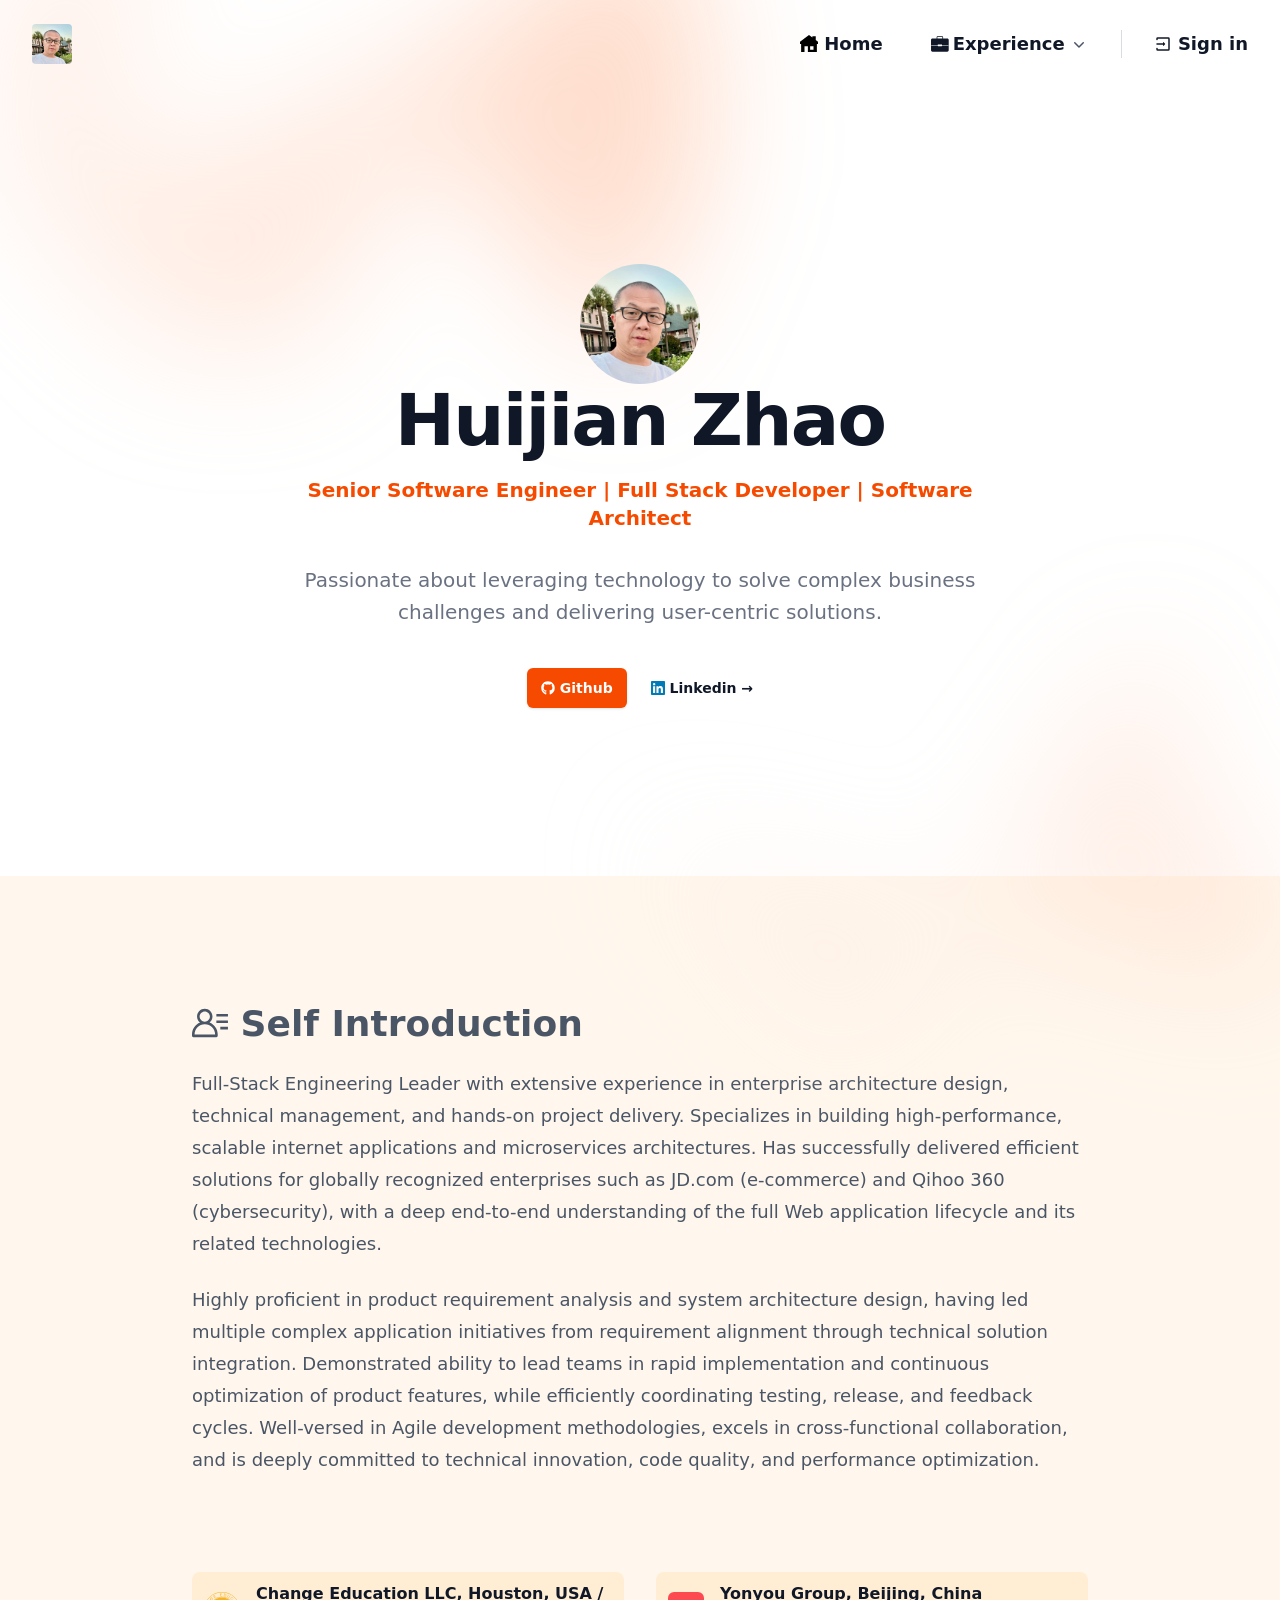
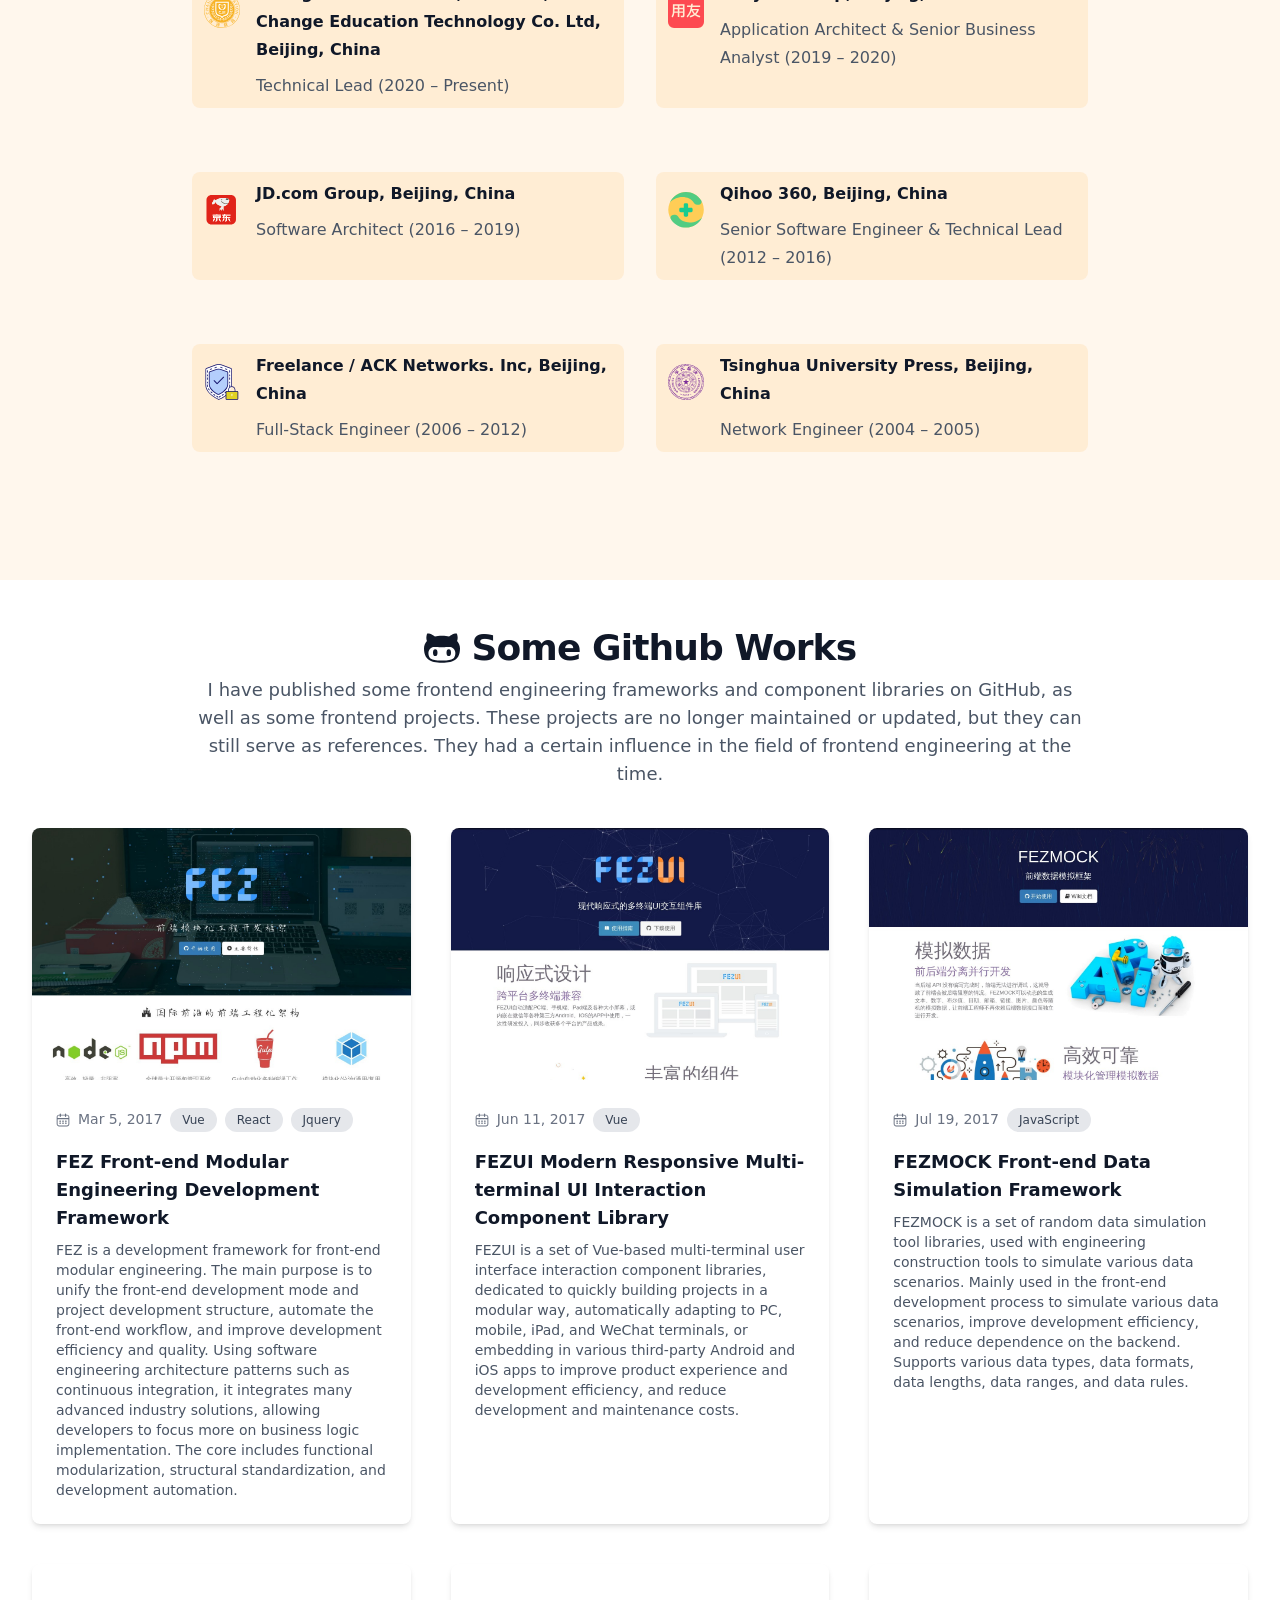
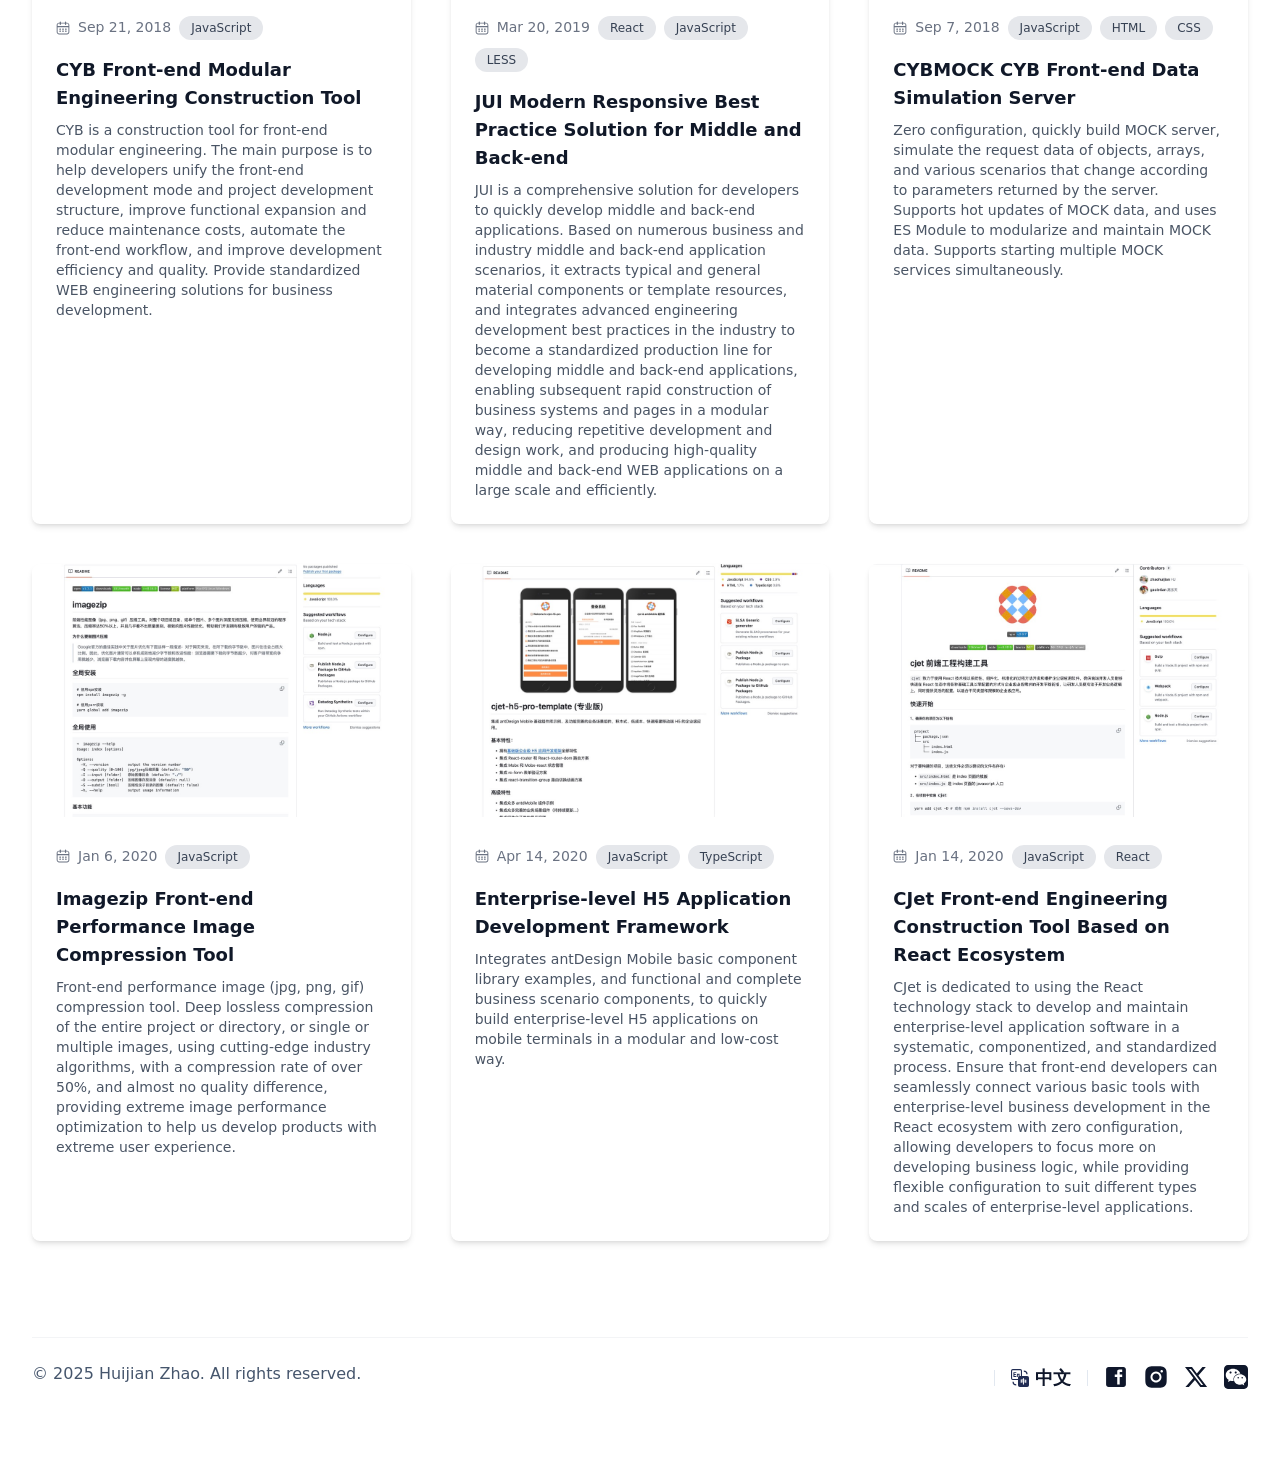
==== commit f15a4955: "Updates" ====
--- a/index.html
+++ b/index.html
@@ -1 +1 @@
-<!DOCTYPE html><html lang="en"><head><meta charSet="utf-8"/><meta name="viewport" content="width=device-width, initial-scale=1"/><link rel="preload" href="/_next/static/media/4cf2300e9c8272f7-s.p.woff2" as="font" crossorigin="" type="font/woff2"/><link rel="preload" href="/_next/static/media/93f479601ee12b01-s.p.woff2" as="font" crossorigin="" type="font/woff2"/><link rel="preload" as="image" href="/huijian-logo.jpeg"/><link rel="stylesheet" href="/_next/static/css/19ce2ae8a991b155.css" data-precedence="next"/><link rel="stylesheet" href="/_next/static/css/cecdbce2880c059c.css" data-precedence="next"/><link rel="preload" as="script" fetchPriority="low" href="/_next/static/chunks/webpack-26a7fb42daa60997.js"/><script src="/_next/static/chunks/784a1605-bbaf7e6101980c08.js" async=""></script><script src="/_next/static/chunks/619-a98f4ea61cb25fe8.js" async=""></script><script src="/_next/static/chunks/main-app-1f5a991ddaf4528d.js" async=""></script><script src="/_next/static/chunks/3621f9d8-c41d87e29eef1076.js" async=""></script><script src="/_next/static/chunks/694-1d6939aec814c84f.js" async=""></script><script src="/_next/static/chunks/853-74a49bc650956044.js" async=""></script><script src="/_next/static/chunks/269-41ee82c3507dcf13.js" async=""></script><script src="/_next/static/chunks/642-608ca45c0dcf5b94.js" async=""></script><script src="/_next/static/chunks/app/page-4c95720971ef4749.js" async=""></script><meta name="next-size-adjust" content=""/><title>Huijian Zhao</title><meta name="description" content="Passionate about leveraging technology to solve complex business challenges and delivering user-centric solutions."/><meta name="msapplicationTileImage" content="/web-app-manifest-300x300.png"/><meta name="mobile-web-app-capable" content="yes"/><meta name="apple-mobile-web-app-title" content="Huijian Zhao"/><meta name="apple-mobile-web-app-status-bar-style" content="default"/><link rel="icon" href="/web-app-manifest-192x192.png" sizes="32x32"/><link rel="icon" href="/web-app-manifest-192x192.png" sizes="192x192"/><link rel="icon" href="/web-app-manifest-300x300.png" sizes="300x300"/><link rel="icon" href="/web-app-manifest-512x512.png" sizes="512x512"/><link rel="apple-touch-icon" href="/web-app-manifest-300x300.png"/><script src="/_next/static/chunks/polyfills-42372ed130431b0a.js" noModule=""></script></head><body class="__variable_188709 __variable_9a8899 antialiased"><div class="bg-white"><header class="absolute inset-x-0 top-0 z-5"><nav class="mx-auto flex max-w-7xl items-center justify-between p-6 lg:px-8" aria-label="Global"><div class="flex lg:flex-1 lg:items-center lg:gap-x-8"><a class="-m-1.5 p-1.5" href="/"><span class="sr-only">Huijian Zhao</span><img class="h-10 w-auto rounded-sm" src="/huijian-logo.jpeg" alt="Huijian"/></a></div><div class="flex lg:hidden"><button type="button" class="-m-2.5 inline-flex items-center justify-center rounded-md p-2.5 text-gray-700"><span class="sr-only">Open main menu</span><svg xmlns="http://www.w3.org/2000/svg" fill="none" viewBox="0 0 24 24" stroke-width="1.5" stroke="currentColor" aria-hidden="true" data-slot="icon" class="size-6"><path stroke-linecap="round" stroke-linejoin="round" d="M3.75 6.75h16.5M3.75 12h16.5m-16.5 5.25h16.5"></path></svg></button></div><div class="hidden lg:flex lg:gap-x-12"><a class="text-lg font-semibold text-gray-900 hover:text-orange-500" href="/"><svg xmlns="http://www.w3.org/2000/svg" width="1em" height="1em" fill="currentColor" viewBox="0 0 16 16" class="inline-block align-[-0.15em] "><path fill="#000" fill-rule="evenodd" d="M8 0 0 6v2h1v7h3v-5h3v5h8V8h1V6l-2-1.5V1h-3v1.25zm1 10h3v3H9z" clip-rule="evenodd"></path></svg> <!-- -->Home</a><div class="group relative" data-headlessui-state=""><div><button class="flex items-center gap-x-1 text-lg font-semibold text-gray-900 focus:outline-none hover:text-orange-500 transition duration-700 ease-in-out cursor-pointer" type="button" aria-expanded="false" data-headlessui-state=""><svg xmlns="http://www.w3.org/2000/svg" width="1em" height="1em" class="inline-block align-[-0.15em] " viewBox="0 0 1039 1024" fill="currentColor"><path d="M941.738 201.706H698.612v-76.764c0-31.113-26.958-56.452-60.023-56.452H385.41c-33.106 0-60.064 25.339-60.064 56.452v76.764H82.22c-44.696 0-80.918 34.394-80.918 76.804v600.152c0 42.41 36.222 76.847 80.918 76.847h859.518c44.737 0 80.917-34.435 80.917-76.847V278.51c0-42.41-36.18-76.804-80.917-76.804m-574.19-76.763c0-9.263 8.018-16.782 17.862-16.782h253.18c9.802 0 17.819 7.519 17.819 16.782v74.686h-288.86zm636.499 478.069H637.343v15.369c0 10.384-8.93 18.775-19.98 18.775h-206.78c-11.05 0-19.98-8.39-19.98-18.775v-15.37H10.273v-35.184h380.328v-15.244c0-10.426 8.932-18.817 19.98-18.817h206.78c11.05 0 19.98 8.39 19.98 18.817v15.244h366.705z"></path></svg> <!-- -->Experience<svg xmlns="http://www.w3.org/2000/svg" viewBox="0 0 20 20" fill="currentColor" aria-hidden="true" data-slot="icon" class="size-5 flex-none text-gray-600 group-data-[open]:rotate-180 transition duration-300"><path fill-rule="evenodd" d="M5.22 8.22a.75.75 0 0 1 1.06 0L10 11.94l3.72-3.72a.75.75 0 1 1 1.06 1.06l-4.25 4.25a.75.75 0 0 1-1.06 0L5.22 9.28a.75.75 0 0 1 0-1.06Z" clip-rule="evenodd"></path></svg></button></div></div><span hidden="" style="position:fixed;top:1px;left:1px;width:1px;height:0;padding:0;margin:-1px;overflow:hidden;clip:rect(0, 0, 0, 0);white-space:nowrap;border-width:0;display:none"></span></div><span hidden="" style="position:fixed;top:1px;left:1px;width:1px;height:0;padding:0;margin:-1px;overflow:hidden;clip:rect(0, 0, 0, 0);white-space:nowrap;border-width:0;display:none"></span><div class="hidden text-lg font-semibold lg:ml-8 lg:flex lg:items-center lg:border-l lg:border-slate-900/15 lg:pl-8"></div></nav><span hidden="" style="position:fixed;top:1px;left:1px;width:1px;height:0;padding:0;margin:-1px;overflow:hidden;clip:rect(0, 0, 0, 0);white-space:nowrap;border-width:0;display:none"></span></header></div><div class="bg-white"><div class="relative isolate px-6 pt-14 lg:px-8"><div aria-hidden="true" class="absolute inset-x-0 -top-40 -z-10 transform-gpu overflow-hidden blur-3xl sm:-top-80"><div style="clip-path:polygon(74.1% 44.1%, 100% 61.6%, 97.5% 26.9%, 85.5% 0.1%, 80.7% 2%, 72.5% 32.5%, 60.2% 62.4%, 52.4% 68.1%, 47.5% 58.3%, 45.2% 34.5%, 27.5% 76.7%, 0.1% 64.9%, 17.9% 100%, 27.6% 76.8%, 76.1% 97.7%, 74.1% 44.1%)" class="relative left-[calc(50%-11rem)] aspect-[1155/678] w-[36.125rem] -translate-x-1/2 rotate-[30deg] bg-gradient-to-tr from-[#fff] to-[#f76c09] opacity-30 sm:left-[calc(50%-30rem)] sm:w-[72.1875rem]"></div></div><div class="mx-auto max-w-2xl py-24 sm:py-32 lg:py-42"><div class="text-center"><figcaption class="mt-10"><img alt="" src="/huijian-logo.jpeg" class="mx-auto size-30 rounded-full"/></figcaption><h1 class="text-balance text-5xl font-semibold tracking-tight text-gray-900 sm:text-7xl">Huijian Zhao</h1><h2 class="font-semibold text-orange-600 pt-5 text-md lg:text-xl">Senior Software Engineer | Full Stack Developer | Software Architect</h2><p class="mt-8 text-pretty text-lg font-medium text-gray-500 sm:text-xl/8">Passionate about leveraging technology to solve complex business challenges and delivering user-centric solutions.</p><div class="mt-10 flex items-center justify-center gap-x-6"><a href="https://www.github.com/zhaohuijian" target="_blank" class="rounded-md bg-orange-600 px-3.5 py-2.5 text-sm font-semibold text-white shadow-sm hover:bg-orange-500 focus-visible:outline  focus-visible:outline-offset-2 focus-visible:outline-indigo-600"><svg xmlns="http://www.w3.org/2000/svg" width="1em" height="1em" class="inline-block align-[-0.15em] " viewBox="0 0 1024 1024" fill="currentColor"><path d="M347.8 794.8c0 4-4.6 7.2-10.4 7.2-6.6.6-11.2-2.6-11.2-7.2 0-4 4.6-7.2 10.4-7.2 6-.6 11.2 2.6 11.2 7.2m-62.2-9c-1.4 4 2.6 8.6 8.6 9.8 5.2 2 11.2 0 12.4-4s-2.6-8.6-8.6-10.4c-5.2-1.4-11 .6-12.4 4.6m88.4-3.4c-5.8 1.4-9.8 5.2-9.2 9.8.6 4 5.8 6.6 11.8 5.2 5.8-1.4 9.8-5.2 9.2-9.2-.6-3.8-6-6.4-11.8-5.8M505.6 16C228.2 16 16 226.6 16 504c0 221.8 139.6 411.6 339 478.4 25.6 4.6 34.6-11.2 34.6-24.2 0-12.4-.6-80.8-.6-122.8 0 0-140 30-169.4-59.6 0 0-22.8-58.2-55.6-73.2 0 0-45.8-31.4 3.2-30.8 0 0 49.8 4 77.2 51.6 43.8 77.2 117.2 55 145.8 41.8 4.6-32 17.6-54.2 32-67.4-111.8-12.4-224.6-28.6-224.6-221 0-55 15.2-82.6 47.2-117.8-5.2-13-22.2-66.6 5.2-135.8 41.8-13 138 54 138 54 40-11.2 83-17 125.6-17s85.6 5.8 125.6 17c0 0 96.2-67.2 138-54 27.4 69.4 10.4 122.8 5.2 135.8 32 35.4 51.6 63 51.6 117.8 0 193-117.8 208.4-229.6 221 18.4 15.8 34 45.8 34 92.8 0 67.4-.6 150.8-.6 167.2 0 13 9.2 28.8 34.6 24.2 200-66.4 335.6-256.2 335.6-478 0-277.4-225-488-502.4-488M210.4 705.8c-2.6 2-2 6.6 1.4 10.4 3.2 3.2 7.8 4.6 10.4 2 2.6-2 2-6.6-1.4-10.4-3.2-3.2-7.8-4.6-10.4-2m-21.6-16.2c-1.4 2.6.6 5.8 4.6 7.8 3.2 2 7.2 1.4 8.6-1.4 1.4-2.6-.6-5.8-4.6-7.8-4-1.2-7.2-.6-8.6 1.4m64.8 71.2c-3.2 2.6-2 8.6 2.6 12.4 4.6 4.6 10.4 5.2 13 2 2.6-2.6 1.4-8.6-2.6-12.4-4.4-4.6-10.4-5.2-13-2m-22.8-29.4c-3.2 2-3.2 7.2 0 11.8s8.6 6.6 11.2 4.6c3.2-2.6 3.2-7.8 0-12.4-2.8-4.6-8-6.6-11.2-4"></path></svg> Github</a><a href="https://www.linkedin.com/in/zhaohuijian" target="_blank" class="text-sm/6 font-semibold text-gray-900 hover:text-orange-600"><svg xmlns="http://www.w3.org/2000/svg" width="1em" height="1em" class="inline-block align-[-0.15em] " viewBox="0 0 1024 1024" fill="currentColor"><path fill="#007BB5" d="M948.245 0H75.52C33.877 0 .021 33.067.021 73.813v876.288C0 990.891 33.877 1024 75.52 1024h872.704c41.75 0 75.733-33.11 75.733-73.899V73.835C1024 33.045 989.995 0 948.267 0z"></path><path fill="#FFF" d="M151.744 383.893h152.021v488.64H151.744zm76.053-242.922a88.107 88.107 0 1 1-.128 176.17 88.107 88.107 0 0 1 .128-176.17M399.04 383.893h145.579v66.795h2.09c20.267-38.4 69.803-78.933 143.702-78.933 153.77 0 182.186 101.184 182.186 232.81v267.968h-151.85V634.88c0-56.661-.982-129.557-78.934-129.557-79.018 0-91.093 61.76-91.093 125.525v241.707H399.04V383.872z"></path></svg> Linkedin<!-- --> <span aria-hidden="true">→</span></a></div></div></div><div aria-hidden="true" class="absolute inset-x-0 top-[calc(100%-13rem)] -z-10 transform-gpu overflow-hidden blur-3xl sm:top-[calc(100%-30rem)]"><div style="clip-path:polygon(74.1% 44.1%, 100% 61.6%, 97.5% 26.9%, 85.5% 0.1%, 80.7% 2%, 72.5% 32.5%, 60.2% 62.4%, 52.4% 68.1%, 47.5% 58.3%, 45.2% 34.5%, 27.5% 76.7%, 0.1% 64.9%, 17.9% 100%, 27.6% 76.8%, 76.1% 97.7%, 74.1% 44.1%)" class="relative left-[calc(50%+3rem)] aspect-[1155/678] w-[36.125rem] -translate-x-1/2 bg-gradient-to-tr from-[#fff] to-[#f76c09] opacity-30 sm:left-[calc(50%+36rem)] sm:w-[72.1875rem]"></div></div></div></div><div class="bg-orange-50 py-24 sm:py-32"><div class="mx-auto max-w-7xl px-6 lg:px-8"><div class="mx-auto max-w-4xl lg:text-left"><h2 class="text-4xl font-semibold text-gray-600"><svg xmlns="http://www.w3.org/2000/svg" width="1em" height="1em" class="inline-block align-[-0.15em] " viewBox="0 0 1024 1024" fill="currentColor"><path d="M499.429 499.643C549.999 459.392 582.535 397.5 582.535 328c0-121-98.428-219.429-219.428-219.429S143.678 207 143.678 328c0 70.25 33.322 132.714 84.822 172.928C94.678 555.321 0 686.572 0 839.678v38.036c0 20.215 16.357 36.572 36.571 36.572h658.286c20.215 0 36.572-16.357 36.572-36.572v-38.036c0-154.428-96.357-286.499-232-340.035M216.82 328c0-80.678 65.607-146.286 146.286-146.286S509.392 247.322 509.392 328c0 79.643-64.036 144.357-143.285 146-.142 0-.25-.036-.393-.036-1.285 0-2.57.18-3.856.18C281.787 473.463 216.82 408.25 216.82 328M73.143 841.143v-1.465c0-159.82 128.857-289.892 288.108-292.32.607 0 1.214.07 1.858.07 1.499 0 2.964-.213 4.463-.213 160.465 1 290.714 131.785 290.714 292.463zM693.393 256h329.142v73.143H693.392zm0 182.857h329.142V512H693.392zM804.57 621.714h217.964v73.143H804.571z"></path></svg> <!-- -->Self Introduction</h2><p class="mt-6 text-lg/8 text-gray-600 ">Full-Stack Engineering Leader with extensive experience in enterprise architecture design, technical management, and hands-on project delivery. Specializes in building high-performance, scalable internet applications and microservices architectures. Has successfully delivered efficient solutions for globally recognized enterprises such as JD.com (e-commerce) and Qihoo 360 (cybersecurity), with a deep end-to-end understanding of the full Web application lifecycle and its related technologies.</p><p class="mt-6 text-lg/8 text-gray-600 mt-4">Highly proficient in product requirement analysis and system architecture design, having led multiple complex application initiatives from requirement alignment through technical solution integration. Demonstrated ability to lead teams in rapid implementation and continuous optimization of product features, while efficiently coordinating testing, release, and feedback cycles. Well-versed in Agile development methodologies, excels in cross-functional collaboration, and is deeply committed to technical innovation, code quality, and performance optimization.</p></div><div class="mx-auto mt-16 max-w-2xl sm:mt-20 lg:mt-24 lg:max-w-4xl"><dl class="grid max-w-xl grid-cols-1 gap-x-8 gap-y-10 lg:max-w-none lg:grid-cols-2 lg:gap-y-16"><a class="relative pl-16 pr-2 py-2 bg-orange-100 hover:bg-orange-200 rounded-lg" href="/experience/change-education/"><dt class="text-base/7 font-semibold text-gray-900"><div class="absolute top-5 left-3 flex text-4xl items-center justify-center rounded-lg"><svg xmlns="http://www.w3.org/2000/svg" viewBox="0 0 141.8 141.8" width="1em" height="1em" fill="currentColor" class="inline-block align-[-0.15em] "><defs><style>.cje_svg__cls-1{fill:#f7b225}.cje_svg__cls-2,.cje_svg__cls-3{fill:#fff}.cje_svg__cls-2{fill-rule:evenodd}</style></defs><g id="cje_svg__\u56FE\u5C42_2" data-name="\u56FE\u5C42 2"><g id="cje_svg__\u56FE\u5C42_1-2" data-name="\u56FE\u5C42 1"><path d="M10.5 78v1.7a2.7 2.7 0 0 0-2.3 2.8q.3 3.1 4.5 3.3c2.9-.1 4.3-1.3 4.4-3.7s-1-2.8-2.8-3.9l1.7-.3a5.1 5.1 0 0 1 2.3 4.6c-.2 3.3-2.1 5-5.6 5.1s-5.4-1.8-5.6-5a4.4 4.4 0 0 1 3.4-4.6M114.8 27l-1.3-1.1a2.9 2.9 0 0 0-.7-3.6c-1.7-1.2-3.5-.7-5.4 1.4s-1.7 4.1 0 5.7 2.8 1.1 4.8.4l-.9 1.5a5.1 5.1 0 0 1-5-1.3q-3.5-3.3-.3-7.5c2.4-2.6 4.9-3 7.5-1.1a4.5 4.5 0 0 1 1.3 5.6M16.8 72.4l-10.9-.7.2-1.8 4.6.3s.2-4.2.3-4.8a.8.8 0 0 0-.8-.9l-3.8-.2v-1.8l10.9.7-.1 1.8-4.4-.3s-.6-.1-.6.6-.3 5-.3 5l5 .3ZM31.3 22.5 30 23.8a2.8 2.8 0 0 0-3.6.6c-1.5 1.7-1.3 3.5.6 5.6s4 2.2 5.8.7 1.5-2.3.9-3.3a7.5 7.5 0 0 0-1.2-1.4c-.3-.2-.7.1-.7.1l-2.1 2.1-.8-.9 2.8-2.8a1.3 1.3 0 0 1 1.7.1l1 1s2.7 2.8-.9 5.8-5.2 2.4-7.8-.1-2.4-5.3-.2-7.7 3.8-2.1 5.8-1.1M41.6 24.8l-5.1-9.6 7.3-3.9.5 1-4.2 2.3s-1.6.7-.9 2l1 2 5.5-2.9.5 1-5.4 2.9 1.2 2.2a1.3 1.3 0 0 0 2 .5l4.4-2.3.5.9ZM63 16.7V5.9h8.3V7h-4.9s-1.6-.1-1.7 1.4v2.2h6.2v1.2h-6.2s.1 1.5.1 2.4a1.4 1.4 0 0 0 1.5 1.5h5v1ZM83.5 6.8 80 6l-2.5 10.6 3.6.8c3.7 1.1 5.9-.3 6.6-4.1s-.5-5.6-4.2-6.5M86 13c-.7 2.9-2.2 4.1-4.8 3.4l-1.3-.3s-.5-.1-.3-.7 1.6-6.9 1.7-7.2a.5.5 0 0 1 .7-.5l1.2.2c2.5.6 3.4 2.3 2.8 5.1M93.1 16.1l2.6-5.7 1.6.7-2.8 6.1c-.9 2-.4 3.4 1.3 4.2s3.1.2 4-1.9l2.7-6.1 1.6.7-2.5 5.7c-1.3 3.1-3.3 4-6.3 2.5s-3.6-3.3-2.2-6.2M123.6 33.3l-11.4 2.4 1 1.5 3.1-.6 2.6 3.9-1.8 2.5 1.1 1.6 6.6-9.6Zm-1.3 2.4-2.7 3.8-2.1-3.2 4.5-1.1c.8-.1.3.5.3.5M20 52l.5-1.9-11.6 1.2-.6 2.1 9.3 7.1.5-1.8-2.5-1.9 1.3-4.6Zm-5.4 4.1-3.7-2.8c-.7-.5.1-.6.1-.6l4.7-.3ZM128.2 43.1l1.1-.5 3.4 8.6-1.1.4-1.2-3.1s-.2-.4-.5-.2l-8.7 3.4-.6-1.7 8.6-3.4s.4-.1.2-.6-1.2-2.9-1.2-2.9M123.122 58.971l10.629-2.415.379 1.668-10.63 2.415zM129.3 63c-3.4.6-5.1 2.5-5 5.9s2.5 4.9 6 4.7 5.3-2.5 5.2-5.8-2.6-4.9-6.2-4.8m.9 8.8q-4.3.3-4.8-3c-.1-2.3 1.3-3.6 4.1-4s4.4.9 4.8 3.2-1.3 3.5-4.1 3.8M124.2 76.8l10.7 2.2-.4 1.7-8.9 3.7c-.7.2 0 .3 0 .3l7.8 1.6-.4 1.7-10.6-2.2.3-1.6 8.8-3.8s.6-.2 0-.3l-7.6-1.6ZM22.2 46.6l-9.3-5.7 1-1.5 9.6-.4c.7.1.1-.3.1-.3l-6.7-4.1.9-1.5 9.2 5.7-.9 1.4-9.5.6s-.6 0-.1.3l6.6 4ZM25.3 114l-.6-.5-.9 1 .8.8c1.1 1.1 2.2 1.1 3.2-.1l2.4-2.5 1.1.2a10.5 10.5 0 0 1 1.1-5.5l-.9-.9-.8-.7a8.5 8.5 0 0 1-5.7 1l-.9 1 1.2.4-4.9 5.2a1.9 1.9 0 0 0 0 3l2.4 2.3a1.8 1.8 0 0 0 2.3-.2l-.7-.8a.9.9 0 0 1-1.2 0l-1.5-1.4c-.6-.7-.3-1.1.2-1.6l4-4.3s.3-.3.5 0l1.5 1.4c.3.3.1.5.1.5l-1.6 1.6c-.4.5-.7.5-1.1.1m.4-5.7a9.8 9.8 0 0 0 4.3-.6c.1 0 .6-.1.5.6s-.8 3-.4 4.2ZM26.2 118.5l6-6.3 1.3 1.2-6 6.3z" class="cje_svg__cls-1"></path><path d="m24.8 121 .7-.7.7.6c.6.5 1.2.2 1.7-.3l8.7-9.2 1.3 1.3-8.6 9.1c-.8.8-1.9 1.6-3.2.5ZM46.9 133.8l.3-1c.8-.1 1.2-.4 1.6-1.6l1.8-6.5a.4.4 0 0 0-.2-.3l-.9-.2.3-1 2.2.6a.6.6 0 0 1 .4.9l-1.7 6.4c-.3 1.5 0 2.6 1.4 3l8.6 2.4-.3 1-8.6-2.4c-1.5-.4-2.1-.9-2.4-1.9a3.9 3.9 0 0 1-2.5.6M50.4 122.5l-.2-2.8 1.8.5.3 2.9z" class="cje_svg__cls-1"></path><path d="m51.3 131.3.3-1c.8-.8 1.6-2.8 2.2-5.1l1.5.4c-.8 3.2-2.1 5.1-4 5.7" class="cje_svg__cls-1"></path><path d="m53.7 123.6.2-1.1 3.9 1.1v-1.7l1.9.5v1.7l3.7 1-.3 1.1-2.3-.7-2 7.6a1.8 1.8 0 0 1-2.4 1.6l-1.1-.3.3-1.2h.4c.6.1.9-.2 1.1-.8l1.9-7.2a.2.2 0 0 0-.1-.3l-1-.3-1.2 4.7a6.1 6.1 0 0 1-4.5 4.5l.4-1.3a6.2 6.2 0 0 0 2.3-3.5l1.2-4.6a.2.2 0 0 0-.1-.3Z" class="cje_svg__cls-1"></path><path d="M61.6 134.1c-1.4-1.6-1.6-3.9-.7-7l1.5.4c-.6 2.3-.9 4.4-.6 5.5ZM79.2 130.2l1.6-.4.3 1-1.6.4z" class="cje_svg__cls-1"></path><path d="M83.9 132.3a8.5 8.5 0 0 0 1.2-2.6s.4-1.2-.7-.9l-2.4.7a12 12 0 0 0 1.2-2.1l1.6-.4-.3-1-.6.2a19 19 0 0 0 .9-3.6l-1.6.4a32 32 0 0 1-1.2 3.7h-.4l-.5-2.1 1.6-.4-.3-1-1.6.4-.3-1.2-1.8.5.3 1.2-1.7.5.2 1 1.5-.4a.3.3 0 0 1 .4.2l.4 1.7h-.3l-2 .5.3 1 3.2-.6a16.1 16.1 0 0 1-2.5 3.9l.2 1 2.2-2.1 2.1-.6s.3-.1.2.2a4.5 4.5 0 0 1-1.1 1.7c-.2.2-.1.6-.1.6l.2.5-3.1.9.4 1.4 3-1 .2.9c.2.6 0 1-.7 1.2l-.6.2.3 1 1.6-.4a1.6 1.6 0 0 0 1.3-2.3l-.3-1.3 2.4-1.1-.2-1-2.5.9Z" class="cje_svg__cls-1"></path><path d="m91.6 123.1-.3-.9-4.1 1a18 18 0 0 0 0-2.4l-1.8.5a9.3 9.3 0 0 1-.5 5.3l.3 1 .6-.7a14.8 14.8 0 0 0 3.1 4.7 12.6 12.6 0 0 1-2 4l.2.9a17.5 17.5 0 0 0 3-3.8 16.9 16.9 0 0 0 4.4 1.9l-.3-1a9.8 9.8 0 0 1-3.5-2.5 13.4 13.4 0 0 0-.1-7.7Zm-2.2 6.7a27 27 0 0 1-2.7-4.4c0-.2.2-.6.3-1.1l1.6-.4s.3-.1.4.3a14 14 0 0 1 .4 5.6M104.7 114.8l-.8-.7 4.2-4.3-1-.5 1.4-1.4 1 .5 3.9-3.9.8.7-6.7 6.7.6 2.4 5.7-5.8-1.3-.6 1.4-1.3 2.7 1.2-1.4 1.4-.4-.2-7.3 7.5-.8-.7-.6-2.4zM121.5 113.4l-4.1-4.1a.9.9 0 0 0-1.4 0l-7.8 7.8 6.3 6.2 1.5-1.5-1.8-1.8 5.4-5.5.4.3c.4.4.4.7-.1 1.1l-.5.6.9.9 1.1-1.2c1.1-1 1.1-1.9.1-2.8m-2.6.4-5.4 5.4-1.2-1.1 5.1-5.1a.5.5 0 0 1 .7 0Zm-1.9-1.9-5.4 5.5-1.1-1.1 5-5.1c.4-.4.7-.1.7-.1Z" class="cje_svg__cls-1"></path><path d="M70.9 122.6a51.7 51.7 0 1 1 51.7-51.7 51.8 51.8 0 0 1-51.7 51.7m0-102.3a50.6 50.6 0 1 0 50.6 50.6 50.7 50.7 0 0 0-50.6-50.6" class="cje_svg__cls-1"></path><path d="M70.9 141.8a70.9 70.9 0 1 1 70.9-70.9 71 71 0 0 1-70.9 70.9m0-140.2a69.3 69.3 0 1 0 69.3 69.3A69.4 69.4 0 0 0 70.9 1.6" class="cje_svg__cls-1"></path><path d="M126.4 98.6a1.6 1.6 0 1 1-1.6-1.6 1.6 1.6 0 0 1 1.6 1.6M17.4 98.6a1.7 1.7 0 0 1-1.7 1.6 1.6 1.6 0 1 1 0-3.2 1.7 1.7 0 0 1 1.7 1.6" class="cje_svg__cls-1"></path><circle cx="70.9" cy="70.9" r="49.1" class="cje_svg__cls-1" transform="rotate(-45 70.884 70.939)"></circle><path d="M30.2 53.9c4 1 5.4 5.5 4.1 8.7a5.5 5.5 0 0 1-3.4-4.1c-.3-1.4-.5-2.8-.7-4.2ZM29.1 73.4c4 .4 5.8 4 5.6 8a5.4 5.4 0 0 1-4.1-3.5ZM108 62.6c-1.2-3.6.2-7.5 4.2-8.7l-.3 1.8-.6 3a5.2 5.2 0 0 1-3.3 3.9M113.4 73.3c-.5 1.4-1.1 2.8-1.6 4.3s-1.8 3.3-3.9 3.7c-1.1-2.7.7-7 5.5-8M60 107.1a5.3 5.3 0 0 1-5.1 1.2c-1.5-.4-3-1-4.5-1.5 1.9-2.2 5.9-3 9.6.3M82.5 107.1a6.5 6.5 0 0 1 9.4-.4c-2.1.7-4 1.9-6.2 1.8a4.7 4.7 0 0 1-3.2-1.4M106.8 92.6l-3.3 3.5a5.2 5.2 0 0 1-4.9 1.2c1.1-3.8 5.1-6.1 8.2-4.7M29.3 63.6c3.7.7 5.8 3.8 5.3 7.9a4.6 4.6 0 0 1-3-1.7 9.1 9.1 0 0 1-1.5-3.5c-.3-.9-.5-1.8-.8-2.7M41.7 101.9c2.9-2.6 6.5-2.5 9.5.3a4.6 4.6 0 0 1-4 1.4l-4.5-1.4ZM112.9 63.7c-.4 1.6-.8 3.1-1.3 4.5a4.9 4.9 0 0 1-3.8 3.3c-.8-3.9 1.7-7.6 5.1-7.8M29.3 85.1c3.7-1.4 7.2 1 8.4 4.7-3.8.1-6.3-1.9-8.4-4.7M100.5 101.8a17.2 17.2 0 0 1-5.7 1.8 7.8 7.8 0 0 1-2.1-.4 7.5 7.5 0 0 1-1.7-1c2.9-2.7 7.1-2.9 9.5-.4M35.6 92.6a4.8 4.8 0 0 1 3.9 0 8.7 8.7 0 0 1 4.3 4.6 5.3 5.3 0 0 1-5.7-1.8 33 33 0 0 1-2.5-2.8M104.7 89.8A6.5 6.5 0 0 1 113 85c-2.1 2.7-4.5 5-8.3 4.8M36.5 44.6c.5 3.4 1.5 6.7-.5 9.8a3.7 3.7 0 0 1-1.7-3.4 11.8 11.8 0 0 1 2.2-6.4M105.7 44.9c2.5 2.3 3.1 7.2.7 9.5a5.6 5.6 0 0 1-1.2-2.9c-.1-1.1 0-2.2 0-3.3s.3-2.1.5-3.3M105.5 62c-1.9-.7-2.5-2.3-2.8-4.1s-.2-2.1-.4-3.2c1.9-.2 4.7 3 3.2 7.3M40.1 54.5c-.3 1.5-.5 3-.8 4.5a4 4 0 0 1-2.5 3.1c-1-3.8.2-6.7 3.3-7.6M52.1 100.5c-2.6-1-4.9-4.4-3.5-7.3 1 1.1 2 2.1 2.9 3.2a4 4 0 0 1 .6 4.1M74.6 107.1c.2-1.5.5-2.9 1.8-3.6a24 24 0 0 1 3.9-2c.2 2.3-1.5 5.2-5.7 5.6M102.9 88.7a4.2 4.2 0 0 1-1.4-4.3c.3-1.3.6-2.5 1-3.7 2.2 1.9 2.6 5 .4 8M67.7 110.2a4.3 4.3 0 0 1-4.3 1l-3.6-1.2c1.5-2.3 5.1-2.2 7.9.2M39.8 80.8a24 24 0 0 1 1 3.6 4.1 4.1 0 0 1-1.4 4.3c-2.2-2.8-1.8-6.2.4-7.9M93.6 93.4c1.4 2.4-.3 5.9-3.4 6.9a3.2 3.2 0 0 1 .1-3 21.4 21.4 0 0 1 1.9-2.6ZM67.7 106.9a5.4 5.4 0 0 1-5.8-5.4l3.5 1.7a4.2 4.2 0 0 1 2.3 3ZM44.8 95.6a5.4 5.4 0 0 1-1.2-7.9c.6 1.5 1.4 3 1.9 4.5a3.5 3.5 0 0 1-.7 3.4M105.6 71.4a3.9 3.9 0 0 1-2.5-3.1c-.2-1.4-.3-2.9-.4-4.4 2.8.9 4.1 4.3 2.9 7.5M82.6 109.9l-4 1.4c-1.5.5-2.7-.2-3.9-1.1 2.5-2.5 5.9-2.4 7.9-.3M54.2 98.8c1.4.8 2.9 1.5 4.3 2.4a3.6 3.6 0 0 1 1.5 3c-3 .5-5.5-1.9-5.8-5.4M105.8 80.5c-2-.9-2.6-2.5-2.7-4.5s-.1-1.9-.1-2.8c2.9.9 4.1 4.2 2.8 7.3M39.5 64c-.1 1.5-.1 2.9-.3 4.3a4.1 4.1 0 0 1-2.5 3.1 5.5 5.5 0 0 1 2.8-7.4M97.6 95.8a4.1 4.1 0 0 1-.6-4.1c.5-1.3 1.1-2.6 1.7-3.9 2 2.2 1.5 5.6-1.1 8M39.3 73.1a31.4 31.4 0 0 1-.4 4.5 4.3 4.3 0 0 1-2.5 3c-1-3.5.1-6.4 2.9-7.5M88.1 98.8a5.5 5.5 0 0 1-5.7 5.6 3.2 3.2 0 0 1 1.5-3.1 42 42 0 0 1 4.2-2.5M73.1 108.2c-.8.6-1.3 1.2-.7 2.3a1.8 1.8 0 0 0-2.5.1 1.8 1.8 0 0 0-.7-2.4 1.6 1.6 0 0 0 1.9-1.4c.4 1 .9 1.5 2 1.4" class="cje_svg__cls-2"></path><path d="m71.2 104.1-1.8-3A15.5 15.5 0 0 0 59 94.5c-9-1.5-13.8-7.7-14.2-18.4v-.6c-.2-2.4-.1-32 0-35.3v-2.1h52.9v2.1c0 3.3.2 32.9 0 35.3v.6c-.5 10.7-5.2 16.9-14.3 18.4a16.5 16.5 0 0 0-10.4 6.6ZM49 42.3c-.1 13.1-.2 31.2 0 32.9v.7c.2 5.5 1.6 12.9 10.7 14.4a20.6 20.6 0 0 1 11.5 6.3 21.3 21.3 0 0 1 11.5-6.3c9.2-1.5 10.5-8.9 10.8-14.4v-.7c.1-1.7.1-19.8 0-32.9Z" class="cje_svg__cls-3"></path><path d="M57.4 50.5a8.7 8.7 0 0 1 1.7-3.5c1.3-1.1 8.2 2.3 11 3.7a1.1 1.1 0 0 1 .7 1.4c-.2.7-.8.7-1.3.6l-5.6-1.1c-2.1-.3-3.2.5-3.1 2.7.1 4.6 2.2 8.3 5.4 11.6 1.2 1.1 3.8 2.8 4 3s.9.8.6 1.5a1 1 0 0 1-1.5.6 24 24 0 0 1-3.5-1.3c-1.7-.8-2-1.1-3.6-2a14.3 14.3 0 0 1-3.4-3 12.5 12.5 0 0 1-1.7-5.4 30.2 30.2 0 0 1 .3-8.8M85 50.5a7.6 7.6 0 0 0-1.6-3.5c-1.4-1.1-8.2 2.3-11 3.7a1.1 1.1 0 0 0-.7 1.4c.2.7.8.7 1.3.6l5.6-1.1c2.1-.3 3.2.5 3.1 2.7-.1 4.6-2.2 8.3-5.4 11.6-1.2 1.1-3.8 2.8-4 3s-.9.8-.6 1.5.7.9 1.5.6a24 24 0 0 0 3.5-1.3c1.7-.8 2-1.1 3.6-2a16.6 16.6 0 0 0 3.4-3 12.5 12.5 0 0 0 1.7-5.4 30.9 30.9 0 0 0-.4-8.8" class="cje_svg__cls-2"></path><path d="M71.7 61.8a.5.5 0 0 1-.7 0l-2.3-2.2a.6.6 0 0 1 0-.8l2.2-2.1c.2-.3.5-.3.8 0l2.2 2.2a.5.5 0 0 1 0 .7Z" class="cje_svg__cls-2"></path><path d="M67.5 78.2s-1.4.7-2.3-.1-1.2-1.3-2.2-1.4-3 1.4-3.1 3.9 1.1 3.7 3 3.8 1.8-.7 2.6-1.5a2.7 2.7 0 0 1 2.2-.5 4.4 4.4 0 0 1-4.7 3.5c-3.2-.1-4.8-1.9-4.9-5.3s1.8-5.3 5-5.4a4.4 4.4 0 0 1 4.4 3M73 75.2h1.7v7.2c.1 2.3-1 3.5-3.2 3.4s-2.8-1-3-3.4a1.5 1.5 0 0 1 1.8.8c.2 1.1.7 1.2 1.3 1.2s1.3-.8 1.4-2ZM79.3 84.3h5v1.4h-6.6s-1.3.1-1.3-1.1v-8a1.2 1.2 0 0 1 1.3-1.3h6.6v1.6h-5.2a.8.8 0 0 0-.9.8 7 7 0 0 1-.1 1 1 1 0 0 0 .9 1.1h4.7v1.5H79s-.9-.1-.9 1v1a1.1 1.1 0 0 0 1.2 1" class="cje_svg__cls-3"></path></g></g></svg></div>Change Education LLC, Houston, USA / Change Education Technology Co. Ltd, Beijing, China</dt><dd class="mt-2 text-base/7 text-gray-600">Technical Lead (2020 – Present)</dd></a><a class="relative pl-16 pr-2 py-2 bg-orange-100 hover:bg-orange-200 rounded-lg" href="/experience/chanjet/"><dt class="text-base/7 font-semibold text-gray-900"><div class="absolute top-5 left-3 flex text-4xl items-center justify-center rounded-lg"><svg xmlns="http://www.w3.org/2000/svg" width="1em" height="1em" class="inline-block align-[-0.15em] " viewBox="0 0 1024 1024" fill="currentColor"><path fill="#FD4A51" d="M853.333 0A170.667 170.667 0 0 1 1024 170.667v682.666A170.667 170.667 0 0 1 853.333 1024H170.667A170.667 170.667 0 0 1 0 853.333V170.667A170.667 170.667 0 0 1 170.667 0zm-148.48 332.373h-44.8c-1.706 18.347-3.84 36.267-5.973 53.76H541.44v43.52h106.24c-8.107 47.787-18.347 88.32-30.293 121.6a408.3 408.3 0 0 1-88.747 135.68l28.587 37.12c44.373-45.226 78.08-96 100.693-153.173 4.693-12.8 9.387-26.88 13.653-42.24 11.947 40.96 32.854 76.373 61.867 106.24-32.427 21.333-72.533 38.4-119.893 51.2l23.04 42.667c50.346-17.067 93.44-38.827 129.28-64.854 34.986 26.88 79.36 47.787 132.693 62.72l22.613-40.533c-46.933-11.947-87.04-29.013-120.32-51.627 33.707-32.426 58.454-70.4 73.814-114.773v-38.827H683.093c3.414-16.213 6.4-33.28 9.387-51.2h222.293v-43.52H698.88c2.133-17.066 4.267-34.986 5.973-53.76M469.76 345.6H139.093v211.2c-.853 55.467-13.653 101.12-38.826 136.96l34.133 30.72c26.027-34.987 41.813-79.36 47.36-132.267h96v120.32h45.227v-120.32h101.546v59.307c0 16.213-6.826 24.747-19.626 24.747-14.507 0-29.867-.854-46.934-2.56l11.947 43.52h49.067c33.706 0 50.773-16.64 50.773-49.494zm358.4 176.64Q808.96 570.88 768 608c-25.6-23.893-44.373-52.48-57.173-85.76zm-550.4-32.427v61.44h-93.867v-61.44zm146.773 0v61.44H322.987v-61.44zm0-100.693v59.733H322.987V389.12zm-146.773 0v59.733h-93.867V389.12z"></path></svg></div>Yonyou Group, Beijing, China</dt><dd class="mt-2 text-base/7 text-gray-600">Application Architect &amp; Senior Business Analyst (2019 – 2020)</dd></a><a class="relative pl-16 pr-2 py-2 bg-orange-100 hover:bg-orange-200 rounded-lg" href="/experience/jd/"><dt class="text-base/7 font-semibold text-gray-900"><div class="absolute top-5 left-3 flex text-4xl items-center justify-center rounded-lg"><svg xmlns="http://www.w3.org/2000/svg" width="1em" height="1em" class="inline-block align-[-0.15em] " viewBox="0 0 1024 1024" fill="currentColor"><path fill="#E12319" d="M442.5 699.7H285.8v21.4h156.7zM663.6 220c-3.5-.3-7.1-.7-10.6-.9-4-.4-7.9-.8-11.8-1.4 3.9.6 7.9 1 11.8 1.4 3.5.2 7 .7 10.6.9"></path><path fill="#E12319" d="M767.2 83.4H213.1c-78.7 0-142.5 63.8-142.5 142.5V780c0 78.7 63.8 142.5 142.5 142.5h554.1c78.7 0 142.5-63.8 142.5-142.5V225.9c0-78.7-63.8-142.5-142.5-142.5M228 323.3c1.8-4.8 3.3-9.6 5.5-14.2 2.8-5.8 6.3-11.2 10.4-16.2 10.2-12.4 17.2-26.6 23.1-41.5 3.4-8.4 7.1-16.7 10.5-25.2 3.9-9.7 12.4-11.4 21-8.8 4.2 1.3 8 3.6 11.3 6.4 6.4 5.4 13.7 9.6 20.7 14.3 1.2.8 2.1 1.2 3.4-.2 13.4-14.5 30.1-24.2 47.9-32 35.1-15.6 71.9-25.7 109.7-32 30.8-5.1 61.8-6.1 93-4.6.6 0 1.2-.1 1.8-.1 1.8-1.7 3.4-1 5.1.2q1.8.6 3.6.3c.8-.7 1.5-.7 2.2.2 4.4.4 8.7.9 13.1 1.3.8-.7 1.5-.6 2.1.2 1.5.2 2.9.3 4.4.5.6-.6 1-.5 1.4.2.9.4 1.9.6 2.9.4 1.2-1 2.2-.7 3.1.5 7.3 1.6 14.7 3 22 4.8 19.9 4.9 39.1 11.5 55.4 24.7 13.1 10.6 18.2 23.9 15.5 40.9-3.7 22.9-11.7 44-23 64.1-1.4 2.5-3.9 3.8-5.6 5.9.8 3.9-3 5.8-3.9 9-.8 2.7-3.2 4.4-4.9 6.5-.1.4-.2.9-.8.6 0 .5.2 1.3-.7.7.6 1.6-1 2.3-1.7 3.2-10.5 13.9-23.5 25.2-37.2 35.8-28.5 22.1-61.1 35.1-96.5 41.2-8.8 1.5-17.7 0-26.5-1-6.5-.7-13-1.5-19.5-2.8-1.2-.2-2.6-1.2-3.8.1-.1.1-.4.2-.5.3-.7-4.6-4.8-2.7-7.1-3.2-20.3-4.7-38.9-13.6-57-23.5-23.5-13-46.3-27.1-65.9-45.9-15.1-14.5-28.3-30.4-36.5-50-1.6-3.9-3.1-8-3.7-12.2-.4-3-1.6-4.8-4.7-5.7.6 6.8 1 13.6.4 20.3-2.1 27.1-15.2 46.2-41.1 55.6-8.6 3.1-16.9 7.1-26.3 8-12.5 1.3-28.2-12.2-22.6-27.1m68.1 473.4c-6.2 11.1-14.9 20.9-22.5 31.2-6.1 8.2-14.1 10.8-25.4 7.4 3.6-6.4 7.8-12.1 10.2-18.5 6.9-18.3 13.5-36.8 19.3-55.5 1.9-6 3.5-9.2 10.3-8.8 8.2.5 16.4.1 28.3.1-7.4 16.5-12.7 30.9-20.2 44.1m84.2-8c-.5 32.8-19.2 49.6-53.4 47.3v-13.9c20-7.1 21-8.6 21-30.6v-51.4h-93.1v-57.7h218.5v57h-93v35.8c0 4.4.1 9 0 13.5m75.7 40.6c-20-21.5-33.7-46.3-41.9-76.2h31.4c10.9 28.2 21.4 55.5 32 82.9-7.3 2-14.5.8-21.5-6.7m25.2-162.6H246.9v-16.5h100.6c.5-4.8.8-8.5 1.3-13h30.8c.6 4.1 1.2 8.1 2 13.2h75.1c3.8 0 7.6-.1 11.4-.1 14.8-.2 14.9-.1 13.1 16.4m26.7-172.5c-4.4 9.6-6.8 20-9.8 30.1-.7 2.3-1.5 3.5-4.1 3.4-3 0-6.9 1.8-8.8.1-2-1.8-.2-5.7 0-8.6.9-11.5 1.4-23 .7-34.8-3.8 1.2-6.8 3.5-9.6 5.9-10.9 9.1-19.9 20-30.1 29.7-1.7 1.6-3.4 3.1-4.9 4.9-2.2 2.8-5.2 3.1-8.4 3.4-2.9.3-3.5-.6-2-3.3 5.5-9.2 10.8-18.5 16.2-27.7 2.9-5 5.7-10.2 8.9-15.1 1.6-2.5.5-3-1.5-3.5-3.7-.9-7-2.7-10-5-7.2-5.5-10.6-16.8-7.3-25.1 1.1 3.8 2.4 7.3 4.7 10.3 7.1 9.6 17.5 7.9 25.1 3.6.9-.5 1.4-1.6 2-2.6 9-15 17.9-30 26.8-45.1 1.4-2.4 2.7-2.9 5.5-2.4 12 2.2 24 4 36.2 2.5 5.8-.7 11.4-2 17.2-5.3v6c-.3 36.2-.6 72.5-.7 108.7 0 3.4-1 4-4.1 3.7-7.6-.7-7.5-.6-9.4-8.1-2.2-8.4-3.3-17.2-6.4-25.4-1.7-4.3-3.6-8.5-6.9-11.9-4.3-4.3-7.5-4.3-11.9 0-3.4 3.4-5.5 7.5-7.4 11.6m31.4 339c-4 3.5-11.6 2.9-18.5 4.4 8.2-18.6 15.7-35 22.6-51.6 2.6-6.2 5.3-13 5.4-19.6.2-12.7 6.8-15 17.5-13.9 6.2.6 12.6.1 20.4.1-9.5 32.3-23.6 59.5-47.4 80.6m187.8-4.8c-19.7-21.3-32.9-45.8-40.9-74.1 2.1-.9 2.4-1.1 2.8-1.1 29.8-3 29.5-2.9 37.6 25.3 2.9 10.2 6.8 20.1 11.1 29.8 4.1 9.2 9.4 17.9 14.3 27.2-10.3 2.7-17.8.6-24.9-7.1M753.5 667c-3.5.2-7.5.6-11.5.6-45.9.1-91.9.3-137.8-.1-8.8-.1-13.8 2.2-17.1 10.8-5.5 14-12.4 27.5-19.8 43.6 17.9 0 33.9.3 50-.4 1.8-.1 4.7-5.1 4.9-8 .6-9.7.2-19.5.2-30.1h31.7v38.3h90.7v17.8h-90.5c0 17.4.1 33.2 0 49-.2 32.8-18.6 49.6-52.7 47.8-2.5-8.7-3.3-15.3 8.8-18.2 4.5-1.1 10.4-8 10.6-12.6 1.1-21.4.5-43 .5-65.9h-95.1c11.2-24.4 21.6-46.9 33-71.8h-40.7v-17.5c13.6 0 27.2.2 40.8-.1 3.2-.1 8.4-.8 9.1-2.6 7.7-19.4 23.5-8.5 37.3-11.9-1.8 5.5-3 8.9-4.7 14h152.2c.1 6.4.1 11.1.1 17.3"></path><path fill="#EEE" d="M678 329.8c.8 1.8-.9 2.4-1.6 3.4-10.5 13.9-23.5 25.2-37.2 35.8-28.5 22.1-61.1 35.1-96.5 41.2-8.8 1.5-17.7 0-26.5-1-6.5-.7-13-1.5-19.5-2.8-1.2-.2-2.6-1.2-3.8.1-.1.1-.4.2-.5.3-.7-4.6-4.8-2.7-7.1-3.2-20.3-4.7-38.9-13.6-57-23.5-23.5-13-46.3-27.1-65.9-45.9-15.1-14.5-28.3-30.4-36.5-50-1.6-3.9-3.1-8-3.7-12.2-.4-3-1.6-4.8-4.7-5.7.6 6.8 1 13.6.4 20.3-2.1 27.1-15.2 46.2-41.1 55.6-8.6 3.1-16.9 7.1-26.3 8-12.5 1.2-28.1-12.2-22.5-27.1 1.8-4.8 3.3-9.6 5.5-14.2 2.8-5.8 6.3-11.2 10.4-16.2 10.2-12.4 17.2-26.6 23.1-41.5 3.4-8.4 7.1-16.7 10.5-25.2 3.9-9.7 12.4-11.4 21-8.8 4.2 1.3 8 3.6 11.3 6.4 6.4 5.4 13.7 9.6 20.7 14.3 1.2.8 2.1 1.2 3.4-.2 13.4-14.5 30.1-24.2 47.9-32 35.1-15.6 71.9-25.7 109.7-32 30.8-5.1 61.8-6.1 93-4.6.6 0 1.2-.1 1.8-.1 1.7.1 3.4.1 5.1.2q1.8.6 3.6.3c.7.1 1.4.1 2.2.2 4.4.4 8.7.9 13.1 1.3.7.1 1.4.1 2.1.2 1.5.2 2.9.3 4.4.5.5.1 1 .1 1.4.2.9.4 1.9.6 2.9.4 1 .2 2.1.3 3.1.5 7.3 1.6 14.7 3 22 4.8 19.9 4.9 39.1 11.5 55.4 24.7 13.1 10.6 18.2 23.9 15.5 40.9-3.7 22.9-11.7 44-23 64.1-1.4 2.5-3.9 3.8-5.6 5.9-1.5.5-3 .8-4.4 1.5-7.6 3.6-15.7 6-23.9 7.4-31.5 5.3-62.5 3-92.8-7.2-28.5-9.6-51.1-27.4-69-51.4-1.8-2.5-5.2-3.4-7.3-2-2 1.3-2.9 6.4-1.3 8.6 5.6 7.9 12 15.3 18.9 22.1 24.1 23.5 53.6 36.2 86.3 42 20.7 3.7 41.6 3.6 62.4.7 7-1 13.8-3.1 20.6-5.1m-25-110.7c6.3.3 12.5 1.5 18.9.9 8.1-.7 15.9-2 22.7-6.9 4.4-3.2 5-8.2 1.6-12.4-1.3-1.6-2.9-3-4.7-4-6.9-3.9-14.2-6.8-22-7.8-8-1-16-1.5-24.2-.6-6.5.7-12.7 1.6-18.4 4.7-4.3 2.4-8.2 5.8-8.2 10.8 0 5.3 4.8 7.8 9.1 9.9 7.9 3.9 16.6 4.5 25.2 5.4m-161.9-.4c-.7 6.7 5.1 13.4 12.1 14.2 6.2.7 14.6-5.4 15.3-11.1.8-6.1-5.6-13.4-12.3-14-8-.7-14.3 3.9-15.1 10.9"></path><path fill="#EEE" d="M437.2 448.7c1.1 3.8 2.4 7.3 4.7 10.3 7.1 9.6 17.5 7.9 25.1 3.6.9-.5 1.4-1.6 2-2.6 9-15 17.9-30 26.8-45.1 1.4-2.4 2.7-2.9 5.5-2.4 12 2.2 24 4 36.2 2.5 5.8-.7 11.4-2 17.2-5.3v6c-.3 36.2-.6 72.5-.7 108.7 0 3.4-1 4-4.1 3.7-7.6-.7-7.5-.6-9.4-8.1-2.2-8.4-3.3-17.2-6.4-25.4-1.7-4.3-3.6-8.5-6.9-11.9-4.3-4.3-7.5-4.3-11.9 0-3.2 3.2-5.3 7.2-7.2 11.3-4.4 9.6-6.8 20-9.8 30.1-.7 2.3-1.5 3.5-4.1 3.4-3 0-6.9 1.8-8.8.1-2-1.8-.2-5.7 0-8.6.9-11.5 1.4-23 .7-34.8-3.8 1.2-6.8 3.5-9.6 5.9-10.9 9.1-19.9 20-30.1 29.7-1.7 1.6-3.4 3.1-4.9 4.9-2.2 2.8-5.2 3.1-8.4 3.4-2.9.3-3.5-.6-2-3.3 5.5-9.2 10.8-18.5 16.2-27.7 2.9-5 5.7-10.2 8.9-15.1 1.6-2.5.5-3-1.5-3.5-3.7-.9-7-2.7-10-5-7.4-5.2-10.7-16.6-7.5-24.8"></path><path fill="#282526" d="M678 329.8c-6.8 2-13.6 4-20.7 5-20.9 2.9-41.7 3-62.4-.7-32.7-5.8-62.1-18.5-86.3-42-7-6.8-13.3-14.1-18.9-22.1-1.6-2.2-.7-7.2 1.3-8.6 2.2-1.4 5.5-.5 7.3 2 17.9 24 40.5 41.8 69 51.4 30.2 10.2 61.3 12.4 92.8 7.2 8.3-1.4 16.3-3.8 23.9-7.4 1.4-.6 2.9-1 4.4-1.5.8 3.9-3 5.8-3.9 9-.8 2.7-3.2 4.4-4.9 6.5-.5-.1-.8.1-.8.6l.1-.1c-.6.1-1.1.1-.9.7m-86.7-160.3c-1.7-.1-3.4-.1-5.1-.2 1.8-1.7 3.5-1 5.1.2m32.9 3.4c-1-.2-2.1-.3-3.1-.5 1.2-.9 2.2-.6 3.1.5m-27.1-3c-.7-.1-1.4-.1-2.2-.2.8-.7 1.6-.6 2.2.2m15.3 1.5c-.7-.1-1.4-.1-2.1-.2.7-.7 1.4-.6 2.1.2m5.8.7c-.5-.1-1-.1-1.4-.2.5-.6 1-.5 1.4.2"></path><path fill="#EEE" d="M678.7 329.3c.1-.5.4-.6.8-.6-.1.4-.1.9-.8.6"></path><path fill="#EEE" d="M677.9 329.9c-.1-.7.4-.7.9-.7-.1.5.3 1.6-.9.7"></path><path fill="#282526" d="M653 219.1c-8.6-.9-17.2-1.6-25.2-5.3-4.4-2.1-9.1-4.6-9.1-9.9 0-5 3.9-8.5 8.2-10.8 5.7-3.1 11.9-4 18.4-4.7 8.2-.9 16.2-.4 24.2.6 7.8 1 15.1 4 22 7.8 1.8 1 3.4 2.4 4.7 4 3.4 4.2 2.8 9.2-1.6 12.4-6.8 4.9-14.6 6.1-22.7 6.9-6.4.6-12.6-.7-18.9-1"></path><path fill="#444243" d="M491.1 218.7c.8-7 7.1-11.6 15.2-10.9 6.7.6 13 7.9 12.3 14-.7 5.6-9.1 11.7-15.3 11.1-7.1-.7-12.9-7.5-12.2-14.2"></path><path fill="#FFF" d="M559.6 667.8h-40.7v-17.5c13.6 0 27.2.2 40.8-.1 3.2-.1 8.4-.8 9.1-2.6 7.7-19.4 23.5-8.5 37.3-11.9-1.8 5.5-3 8.9-4.7 14h152.2V667c-3.5.2-7.5.6-11.5.6-45.9.1-91.9.3-137.8-.1-8.8-.1-13.8 2.2-17.1 10.8-5.5 14-12.4 27.5-19.8 43.6 17.9 0 33.9.3 50-.4 1.8-.1 4.7-5.1 4.9-8 .6-9.7.2-19.5.2-30.1h31.7v38.3h90.7v17.8h-90.5c0 17.4.1 33.2 0 49-.2 32.8-18.6 49.6-52.7 47.8-2.5-8.7-3.3-15.3 8.8-18.2 4.5-1.1 10.4-8 10.6-12.6 1.1-21.4.5-43 .5-65.9h-95.1c11.3-24.4 21.7-47 33.1-71.8M326.9 836v-13.9c20-7.1 21-8.6 21-30.6v-51.4h-93.1v-57.7h218.5v57h-93v49.5c-.5 32.6-19.1 49.5-53.4 47.1m-41.1-114.9h156.7v-21.4H285.8zm-39-54.4v-16.5h100.6c.5-4.8.8-8.5 1.3-13h30.8c.6 4.1 1.2 8.1 2 13.2h75.1c3.8 0 7.6-.1 11.4-.1 15-.1 15 0 13.2 16.5-77.7-.1-155.5-.1-234.4-.1"></path><path fill="#FFF" d="M686.2 754.2c2.1-.9 2.4-1.1 2.8-1.1 29.8-3 29.5-2.9 37.6 25.3 2.9 10.2 6.8 20.1 11.1 29.8 4.1 9.2 9.4 17.9 14.3 27.2-10.3 2.8-17.8.7-24.9-7-19.7-21.3-33-45.9-40.9-74.2m-272.1-1.1h31.4c10.9 28.2 21.4 55.5 32 82.9-7.2 2.1-14.5.8-21.4-6.6-20.1-21.6-33.7-46.3-42-76.3m-97.7-.5c-7.4 16.5-12.8 30.9-20.3 44.2-6.2 11.1-14.9 20.9-22.5 31.2-6.1 8.2-14.1 10.8-25.4 7.4 3.6-6.4 7.8-12.1 10.2-18.5 6.9-18.3 13.5-36.8 19.3-55.5 1.9-6 3.5-9.2 10.3-8.8 8.2.4 16.4 0 28.4 0m270.2-.1c-9.4 32.4-23.5 59.5-47.4 80.6-4 3.5-11.6 2.9-18.5 4.4 8.2-18.6 15.7-35 22.6-51.6 2.6-6.2 5.3-13 5.4-19.6.2-12.7 6.8-15 17.5-13.9 6.2.6 12.6.1 20.4.1"></path></svg></div>JD.com Group, Beijing, China</dt><dd class="mt-2 text-base/7 text-gray-600">Software Architect (2016 – 2019)</dd></a><a class="relative pl-16 pr-2 py-2 bg-orange-100 hover:bg-orange-200 rounded-lg" href="/experience/qihoo/"><dt class="text-base/7 font-semibold text-gray-900"><div class="absolute top-5 left-3 flex text-4xl items-center justify-center rounded-lg"><svg xmlns="http://www.w3.org/2000/svg" width="1em" height="1em" class="inline-block align-[-0.15em] " viewBox="0 0 1024 1024" fill="currentColor"><path fill="#FFCD56" d="M7.712 506.052a505.679 505.679 0 1 0 1011.358 0 505.679 505.679 0 1 0-1011.358 0"></path><path fill="#18CC90" d="M937.744 230.842c13.697 17.49 20.448 38.18 17.484 59.228-6.934 49.342-64.582 82.034-128.759 73.014-45.347-6.372-81.819-31.858-96.875-63.671-71.2-119.707-243.788-182.525-425.017-143.999-104.138 22.13-192.063 73.678-251.12 139.757C133.354 121.08 309.217.164 513.308.164c175.951 0 330.917 89.86 421.497 226.19zM87.963 781.514c-13.698-17.496-20.449-38.178-17.49-59.227 6.934-49.348 64.588-82.04 128.77-73.02 45.341 6.371 81.813 31.857 96.87 63.677 71.193 119.707 243.782 182.519 425.01 143.992 104.139-22.123 192.064-73.67 251.127-139.757-79.897 174.1-255.76 295.013-459.858 295.013-175.951 0-330.91-89.859-421.496-226.184z" opacity="0.75"></path><path fill="#18CC90" d="M700.239 535.008a37.964 37.964 0 0 1-37.926 37.939l-89.878-.006v89.884c0 20.948-16.94 37.926-37.939 37.926h-47.78a37.964 37.964 0 0 1-37.939-37.926l.007-89.884h-89.878c-20.948 0-37.926-16.928-37.926-37.933v-47.774a37.964 37.964 0 0 1 37.926-37.938h89.884v-89.878c0-20.948 16.928-37.926 37.932-37.926h47.774a37.964 37.964 0 0 1 37.939 37.926v89.878h89.878c20.948 0 37.926 16.94 37.926 37.938z"></path></svg></div>Qihoo 360, Beijing, China</dt><dd class="mt-2 text-base/7 text-gray-600">Senior Software Engineer &amp; Technical Lead (2012 – 2016)</dd></a><a class="relative pl-16 pr-2 py-2 bg-orange-100 hover:bg-orange-200 rounded-lg" href="/experience/acknetworks/"><dt class="text-base/7 font-semibold text-gray-900"><div class="absolute top-5 left-3 flex text-4xl items-center justify-center rounded-lg"><svg xmlns="http://www.w3.org/2000/svg" width="1em" height="1em" class="inline-block align-[-0.15em] " viewBox="0 0 1024 1024" fill="currentColor"><path fill="#FFF" d="M735.974 760.738c-95.712 151.652-297.543 240.272-311.777 244.981-.209.07-.416.141-.62.223l-1.813.721a9.15 9.15 0 0 1-6.778 0l-2.118-.842c-14.694-6.584-361.774-155.854-361.774-406.098v-443.96a33.91 33.91 0 0 1 22.124-31.79L339.84 25.175a226.04 226.04 0 0 1 157.068 0l266.623 98.799a33.9 33.9 0 0 1 22.122 31.79v443.96c0 7.771-.963 22.79-1.612 30.367"></path><path fill="#12126D" d="M418.377 1017.153c-2.383 0-4.767-.452-7.035-1.356l-3.516-1.454c-31.302-13.86-112.681-52.922-192.082-116.139-50.803-40.447-91.215-83.367-120.113-127.567-36.079-55.183-54.372-112.687-54.372-170.913v-443.96c0-18.203 11.47-34.684 28.54-41.01l266.624-98.8a236 236 0 0 1 163.901 0l266.624 98.799c17.069 6.326 28.538 22.808 28.538 41.011v443.96c0 8.233-1.001 32.658-1.648 40.207l-19.594-1.68c.604-7.048 1.576-30.812 1.576-38.527v-443.96c0-10.019-6.312-19.088-15.706-22.569L493.491 34.396a216.3 216.3 0 0 0-150.235 0L76.633 133.194c-9.396 3.481-15.708 12.552-15.708 22.569v443.96c0 54.34 17.215 108.222 51.166 160.151 27.748 42.441 66.743 83.806 115.902 122.944 79.796 63.529 163.915 102.967 187.796 113.541l.888.395 1.696.674 1.571-.624c.345-.139.728-.273 1.116-.404 2.05-.679 206.387-75.883 303.598-229.91l16.631 10.496c-22.404 35.499-52.151 69.812-88.413 101.983-29.229 25.932-62.773 50.574-99.701 73.243-61.559 37.788-115.77 59.494-125.891 62.842l-.12.042-1.77.704a18.9 18.9 0 0 1-7.017 1.353"></path><path fill="#12126D" d="M730.854 180.216c-6.205 0-11.281 5.076-11.281 11.281v45.127c0 6.205 5.076 11.281 11.281 11.281s11.281-5.076 11.281-11.281v-45.127c0-6.205-5.076-11.281-11.281-11.281m-122.942-53.758c-4.725 0-9.125 2.99-10.702 7.719-1.97 5.91 1.226 12.299 7.136 14.27l42.811 14.27c1.184.395 2.387.583 3.568.583 4.725 0 9.127-2.989 10.703-7.718 1.97-5.912-1.226-12.301-7.137-14.27l-42.809-14.271a11.3 11.3 0 0 0-3.57-.583M475.738 81.331c-4.723 0-9.125 2.99-10.701 7.719-1.97 5.91 1.226 12.299 7.135 14.27l42.811 14.27c1.184.395 2.389.583 3.57.583 4.725 0 9.125-2.989 10.702-7.718 1.97-5.911-1.226-12.301-7.136-14.27l-42.812-14.271a11.3 11.3 0 0 0-3.569-.583m255.116 220.727c-6.205 0-11.281 5.076-11.281 11.281v24.82c0 6.205 5.076 11.281 11.281 11.281s11.281-5.076 11.281-11.281v-24.82c0-6.205-5.076-11.281-11.281-11.281m0 81.227c-6.205 0-11.281 5.077-11.281 11.282v45.126c0 6.205 5.076 11.282 11.281 11.282s11.281-5.077 11.281-11.282v-45.126c0-6.205-5.076-11.282-11.281-11.282m0 124.165c-6.205 0-11.281 5.076-11.281 11.281v22.563c0 6.204 5.076 11.281 11.281 11.281s11.281-5.077 11.281-11.281v-22.563c0-6.205-5.076-11.281-11.281-11.281m1.975 79.06c-5.782 0-10.704 4.417-11.224 10.288l-3.979 44.949c-.549 6.208 4.039 11.684 10.244 12.232q.507.045 1.008.046c5.781 0 10.705-4.42 11.224-10.29l3.979-44.95c.548-6.205-4.038-11.683-10.244-12.231a11 11 0 0 0-1.008-.044M631.727 782.702a11.22 11.22 0 0 0-6.951 2.402l-35.518 27.836c-4.902 3.845-5.764 10.936-1.92 15.84a11.26 11.26 0 0 0 8.887 4.321 11.24 11.24 0 0 0 6.953-2.401l35.517-27.836c4.903-3.846 5.763-10.937 1.921-15.839a11.26 11.26 0 0 0-8.889-4.323M550.5 852.939a11.22 11.22 0 0 0-6.951 2.404l-35.52 27.836c-4.902 3.843-5.764 10.936-1.92 15.838a11.27 11.27 0 0 0 8.888 4.323c2.435 0 4.886-.784 6.951-2.401l35.519-27.839c4.903-3.843 5.763-10.934 1.92-15.838a11.26 11.26 0 0 0-8.887-4.323m-83.484 50.402c-2.434 0-4.887.784-6.951 2.402l-35.519 27.838c-4.903 3.843-5.765 10.934-1.921 15.839a11.27 11.27 0 0 0 8.889 4.32c2.434 0 4.886-.782 6.95-2.401l35.519-27.836c4.904-3.846 5.764-10.934 1.92-15.839a11.26 11.26 0 0 0-8.887-4.323"></path><path fill="#B4CEFC" d="M412.382 866.354c-17.782-7.872-80.419-37.237-139.832-84.539-36.5-29.06-65.432-59.74-85.991-91.186-25.011-38.254-37.693-77.898-37.693-117.834V240.202c0-5.877 3.702-11.195 9.212-13.238l199.741-74.015a157.5 157.5 0 0 1 54.914-9.847c18.807 0 37.281 3.313 54.915 9.847l199.74 74.015c5.509 2.043 9.212 7.361 9.212 13.238v332.593c0 40.365-12.947 80.487-38.481 119.26-20.95 31.813-50.348 62.796-87.376 92.091-63.889 50.545-130.029 79.721-137.191 82.092q-.408.134-.801.282z"></path><path fill="#12126D" d="M412.74 154.385c17.457 0 34.612 3.076 50.986 9.144l199.741 74.015a2.85 2.85 0 0 1 1.85 2.659v332.593c0 37.88-12.167 75.683-36.163 112.356-20.07 30.679-48.373 60.663-84.119 89.12-33.263 26.483-66.734 46.555-88.955 58.729-20.912 11.458-36.496 18.519-43.031 21.288-21.465-9.764-78.855-37.818-133.468-81.297-35.558-28.31-63.678-58.096-83.578-88.532-23.792-36.39-35.855-73.958-35.855-111.664V240.202c0-1.181.743-2.247 1.851-2.659l199.74-74.015a146.3 146.3 0 0 1 50.999-9.144zm-.008-22.563a169.3 169.3 0 0 0-58.834 10.549l-199.742 74.016a25.4 25.4 0 0 0-16.572 23.816v332.593c0 187.468 260.015 299.295 271.023 304.226l1.588.633a6.86 6.86 0 0 0 5.077 0l1.357-.54a7 7 0 0 1 .465-.165c14.015-4.639 270.786-117.858 270.786-304.153V240.202a25.4 25.4 0 0 0-16.574-23.816l-199.74-74.015a169.2 169.2 0 0 0-58.834-10.55"></path><path fill="#E0D224" d="M648.063 1012.719c-12.442 0-22.563-10.123-22.563-22.563V798.367c0-12.442 10.121-22.563 22.563-22.563h293.323c12.44 0 22.562 10.121 22.562 22.563v191.788c0 12.44-10.122 22.563-22.562 22.563H648.063z"></path><path fill="#12126D" d="M941.387 787.085c6.221 0 11.281 5.06 11.281 11.282v191.788c0 6.221-5.061 11.281-11.281 11.281H648.063c-6.222 0-11.282-5.061-11.282-11.281V798.367c0-6.223 5.061-11.282 11.282-11.282zm0-22.563H648.063c-18.692 0-33.845 15.15-33.845 33.845v191.788c0 18.691 15.152 33.845 33.845 33.845h293.323c18.69 0 33.845-15.153 33.845-33.845V798.367c0-18.694-15.154-33.845-33.844-33.845"></path><path fill="#12126D" d="M892.722 785.422h-20v-46.898c0-45.625-37.119-82.743-82.745-82.743-45.625 0-82.744 37.118-82.744 82.743v46.898h-20v-46.898c0-56.652 46.091-102.743 102.744-102.743 56.654 0 102.745 46.091 102.745 102.743z"></path><path fill="#FFF" d="M794.725 847.389c-6.205 0-11.281 5.077-11.281 11.282v45.126c0 6.205 5.076 11.282 11.281 11.282s11.282-5.077 11.282-11.282v-45.126c0-6.205-5.077-11.282-11.282-11.282"></path><path fill="#D9E5F9" d="M370.828 559.63c-.494 0-1.439-.117-2.229-.906l-81.654-81.652c-1.208-1.209-1.208-3.253 0-4.46.789-.788 1.736-.906 2.229-.906.495 0 1.442.118 2.231.907l81.651 81.652c.789.788.905 1.736.905 2.229s-.116 1.44-.904 2.229c-.787.79-1.735.907-2.229.907"></path><path fill="#D9E5F9" d="M373.719 561.551c-.494 0-1.439-.116-2.23-.905-.786-.789-.904-1.734-.904-2.23 0-.493.118-1.44.904-2.228l183.723-183.721c.787-.789 1.734-.906 2.229-.906s1.441.117 2.229.906c1.209 1.207 1.209 3.25.001 4.457l-183.72 183.722c-.791.789-1.738.905-2.232.905"></path><path fill="#12126D" d="M567.646 364.489c-2.806-2.808-6.506-4.21-10.206-4.21s-7.399 1.402-10.207 4.21L373.234 538.487l-73.854-73.853c-2.806-2.808-6.506-4.211-10.206-4.211s-7.399 1.403-10.206 4.211c-5.613 5.613-5.613 14.798 0 20.413l81.652 81.652a14.3 14.3 0 0 0 3.729 2.677 14.4 14.4 0 0 0 9.369 3.456c3.701 0 7.4-1.404 10.207-4.211L567.645 384.9c5.615-5.612 5.615-14.797.001-20.411M96.294 180.216c-6.205 0-11.282 5.076-11.282 11.281v45.127c0 6.205 5.077 11.281 11.282 11.281 6.204 0 11.281-5.076 11.281-11.281v-45.127c0-6.205-5.077-11.281-11.281-11.281m122.94-53.758c-1.18 0-2.385.188-3.568.582l-42.811 14.271c-5.91 1.969-9.105 8.357-7.136 14.27 1.575 4.729 5.978 7.718 10.702 7.718a11.3 11.3 0 0 0 3.57-.583l42.811-14.27c5.909-1.971 9.104-8.359 7.135-14.27-1.576-4.728-5.978-7.718-10.703-7.718m132.174-45.127c-1.182 0-2.386.188-3.568.582l-42.812 14.271c-5.909 1.969-9.104 8.358-7.135 14.27 1.575 4.729 5.978 7.718 10.701 7.718 1.183 0 2.386-.188 3.569-.583l42.811-14.27c5.911-1.971 9.106-8.359 7.137-14.27-1.576-4.728-5.978-7.718-10.703-7.718M96.294 302.058c-6.205 0-11.282 5.076-11.282 11.281v24.82c0 6.205 5.077 11.281 11.282 11.281 6.204 0 11.281-5.076 11.281-11.281v-24.82c0-6.205-5.077-11.281-11.281-11.281m0 81.227c-6.205 0-11.282 5.077-11.282 11.282v45.126c0 6.205 5.077 11.282 11.282 11.282 6.204 0 11.281-5.077 11.281-11.282v-45.126c0-6.205-5.077-11.282-11.281-11.282m0 124.165c-6.205 0-11.282 5.076-11.282 11.281v22.563c0 6.204 5.077 11.281 11.282 11.281 6.204 0 11.281-5.077 11.281-11.281v-22.563c0-6.205-5.077-11.281-11.281-11.281m-1.976 79.06q-.5-.001-1.008.044c-6.205.549-10.791 6.026-10.244 12.231l3.979 44.95c.518 5.87 5.441 10.29 11.224 10.29q.5 0 1.008-.046c6.205-.549 10.793-6.024 10.244-12.232l-3.979-44.949c-.519-5.871-5.442-10.288-11.224-10.288m30.334 105.873c-2.231 0-4.485.659-6.452 2.034-5.107 3.569-6.355 10.603-2.787 15.71l25.847 36.991a11.26 11.26 0 0 0 9.258 4.822c2.229 0 4.484-.659 6.451-2.034 5.107-3.569 6.355-10.603 2.787-15.711l-25.848-36.991a11.26 11.26 0 0 0-9.256-4.821m70.768 90.319c-3.348 0-6.66 1.482-8.887 4.323-3.845 4.902-2.982 11.993 1.92 15.839l35.518 27.836a11.24 11.24 0 0 0 6.951 2.401c3.35 0 6.662-1.483 8.889-4.321 3.842-4.904 2.982-11.995-1.921-15.84l-35.518-27.836a11.22 11.22 0 0 0-6.952-2.402m81.228 70.237c-3.35 0-6.662 1.482-8.887 4.323-3.844 4.904-2.983 11.995 1.919 15.838l35.519 27.839a11.24 11.24 0 0 0 6.951 2.401 11.26 11.26 0 0 0 8.887-4.323c3.845-4.902 2.985-11.995-1.92-15.838L283.6 855.344a11.23 11.23 0 0 0-6.952-2.405m83.485 50.402c-3.35 0-6.662 1.483-8.887 4.323-3.844 4.905-2.984 11.993 1.919 15.839l35.519 27.836a11.23 11.23 0 0 0 6.951 2.401c3.348 0 6.662-1.482 8.887-4.32 3.844-4.905 2.984-11.996-1.92-15.839l-35.518-27.838a11.23 11.23 0 0 0-6.951-2.402"></path></svg></div>Freelance / ACK Networks. Inc, Beijing, China</dt><dd class="mt-2 text-base/7 text-gray-600">Full-Stack Engineer (2006 – 2012)</dd></a><a class="relative pl-16 pr-2 py-2 bg-orange-100 hover:bg-orange-200 rounded-lg" href="/experience/tsinghua/"><dt class="text-base/7 font-semibold text-gray-900"><div class="absolute top-5 left-3 flex text-4xl items-center justify-center rounded-lg"><svg xmlns="http://www.w3.org/2000/svg" width="1em" height="1em" viewBox="0 0 252 252" fill="currentColor" class="inline-block align-[-0.15em] "><path d="M174.277 53.703c1.106.574 2.625-.207 3.258-.937 0 0 3.016.191 3.73-.13.704-.316 1.473-1.011 1.087-1.71-.383-.696-.895-.313-1.54-.38-.64-.058-1.406-.253-1.859-.444-.441-.188-.77-.887-1.027-.95-.262-.062-2.051-.398-2.363-.23-.31.164-1.786 1.398-1.965 1.98-.184.578-.426 2.215.68 2.801m9.41-9.836s1.122-.183 1.493 0c.367.184 1.613 1.403 2.851 1.16 1.239-.246 1.735-.855 1.86-2.082.125-1.218-1.297-1.343-1.297-1.343s-2.172-1.164-2.543-1.286c-.371-.12-.504-.671-1.43-.492-.934.184-.992.25-1.234.918-.254.676-.867 2.203.3 3.125m-3.402 4.531c.438 0 1.926-.183 2.477-.304.562-.121.683.18.925.304.25.125.504.247 1.438-.242.926-.492 1.105-1.347.121-1.965-.996-.609-.687.305-1.922-.425-1.246-.739-1.304-1.106-2.734-1.344 0 0-.676-.555-1.11.238-.437.8-.75 2.207-.437 2.817.312.617.805.921 1.242.921M210 85.387c1.352 0 2.441-1.082 2.441-2.414s-1.09-2.414-2.441-2.414c-1.348 0-2.445 1.082-2.445 2.414s1.097 2.414 2.445 2.414M196.375 61.07c.102.711-.281.985-.785 1.059-.5.07-1.176-.723-1.285-1.004-.118-.27-.293-.742-.477-.926-.187-.18-.926-.55-1.363-.648-.434-.094-.543-.09-.863-.485-.329-.402-.575-.93-.563-1.468.008-.543.602-.735.602-.735.39-.25.925-.027 1.195.094.293.125 1.832 1.945 2.277 2.316.45.375 1.168 1.098 1.262 1.797m-3.434 5.383c-.316.215-.757.313-.84.059-.078-.246-.667-.88-.882-1.09-.211-.207-.785-.418-.676-1.192.113-.773.918-1.207.918-1.207 1.324-.632 2.25.336 2.531 1.426.281 1.098-.726 1.774-1.05 2.004m-3.379-4.926c-.406.805-1.66.832-2.214.832-.543 0-.59-.968-.457-1.355.125-.387 1.257-.984 1.257-.984 1.528-.356 1.825.71 1.415 1.507m4.86-5.746c-.574-.308-2.672-1.96-3.434-2.343-.765-.387-1.488-1.028-1.941-1.399-.453-.367-1.547-.871-2.008-.832-.445.04-.918.328-.879 1.355.04 1.032.453 1.922.766 2.016.312.102 1.508.738 1.687.988.172.254.645.817-.16 1.36s-1.617 1.008-2.746 1.226c-1.113.207-2.39.614-3.387.657-1.004.035-2.675-.47-3.047-.836-.37-.371-.804 0-1.195.273-.394.27-1.02.543-.863 1.586.152 1.047 1.508 2.816 2.742 2.988 1.238.176 3.398-.386 4.277-.097.891.293 2.805 1.863 4.239 3.761s1.668 2.211 1.5 2.5c-.184.29-1.715 1.899-1.223 3.047.488 1.14 1.082 1.684 1.648 1.375.57-.308.86-.754 1.625-2.097.77-1.332 4.715-6.454 5.579-6.625.859-.176 1.375-.063 2.191 1.101.824 1.164 2.062 3.219 2.656 3.453.582.239 2.055.598 2.293.696.235.101 1.113-1.204 1.18-1.649.055-.445.117-1.722-.215-1.836-.344-.12-.73-.351-1.008-.316-.097-.02-5.054-5.23-6.02-6.418-.964-1.184-1.156-1.278-.57-1.492.352-.215 1.102.738 1.176.773.078.047 1.274 1.191 1.367 1.531.106.352.5.918 1.305.782.805-.133 1.195-.7 1.176-1.512-.02-.817-.508-1.574-.906-1.629-.387-.059-1.73-1.375-2.258-1.922-.528-.543-.684-.812-.246-1.14.422-.333.804-.196.976.074.18.273 2.082 3.527 3.61 3.933 1.527.407 1.925-.054 2.242-.422.312-.37.523-1.09.129-1.32-.39-.234-1.918-1.434-2.684-2.422-.762-.988-1.785-2.344-1.828-2.734 0 0 .281-1.102.219-1.531-.055-.426-.703-.754-1.371-.66-.664.101-1.063.464-1.262.503-.191.04-.59-.52-1.055-.793-.472-.27-.957-.293-1.254-.714-.297-.434-.062-1.188-.273-1.243-.223-.058-2.027-.722-2.457-.375-.43.356-.867 1.227-.625 2.18.234.945.418 1.258 1.21 1.512.813.25 2.887 1.355 2.766 2.265-.113.91-1.312.309-1.863.137-.55-.176-1.394-1.105-1.86-2.195-.472-1.082-1.113-.774-1.456-.735-.332.04-1.196.059-1.117.91.082.856.656.797.69 1.243.036.449-.058.718.317.832.368.12.961.156 1.368.523.41.371 1.628 1.434 1.476 1.649-.16.215-.633.367-1.2.058M63.96 59.254c.11-.816 1.176-.992 1.176-.992.71-.176 1.347-.11 1.347.582 0 .703-1 1.394-1.644 1.394-.649 0-1-.175-.88-.984M57.754 48.12c.8-.086 1.176-.168 1.008.121-.168.293-.469 1.66.246 1.66.726 0 1.73-.035 1.851.047.13.078.461.578.68 1.41.211.832.332 1.746 0 2.243-.34.5-9.293 11.386-9.293 11.386s-.598.285-1.008.457c-.422.16-.718.453-.718 1.243 0 .789-.047 1.832.93 1.996.964.164 1.89.203 2.433.12 0 0 3.195 1.708 3.824 2.66.64.958 1.012 1.579 1.598 1.5.59-.085.96-.21.843-1.831-.125-1.621-1.554-2.492-2.097-2.867-.551-.371-2.656-1.618-2.903-1.743-.257-.125-.09-1.078.293-1.453.375-.37 2.856-4.242 3.32-4.195.466.043.59.371.5.7-.081.335-.167 2.206.926 2.081 1.094-.12 1.055-.332 1.649-1.332.582-.996 1.465-1.578 1.758-1.039.293.543.633 1.414.293 1.871-.332.457-1.973 2.414-2.395 2.621-.422.203-1.344 1.035-.965 1.493.371.457 1.137 1.164 2.063.918.922-.254 1.262-.918 1.847-1.708.583-.785 1.973-3.53 2.684-3.78.727-.247 1.817-.376 1.98.835.215.746-4.16 4.813-4.16 4.813s-.546 1.039 1.637 1.539c0 0 1.602-1.285 2.234-1.575a7.6 7.6 0 0 0 1.68-1.042c.5-.415 1.89-3.57 1.176-4.57-.715-.997-1.348-2.368-1.219-3.278.13-.918 1.008-1.043 1.262-1.082s1.426-1.371 1.426-2.324c0-.957-.711-1.746-1.426-1.707-.719.043-1.3 1.164-1.516 1.496-.21.336-.332 1.582-1.011 1.492-.672-.082-.754-.785-.965-1.492-.207-.707-.293-1.496-1.215-1.496-.938 0-2.195.707-3.277 2.117-1.098 1.414-1.692 2.242-1.942 2.66-.246.418-1.008.914-1.422.832-.43-.086-.133-.707.117-1.125.258-.414 5.637-6.895 5.805-7.02.176-.12 1.43-1.035 2.395-.707.972.336 1.218.832 1.64 1.29.422.46 1.39 1.328 1.809 1.246.422-.086 1.73-1.164 1.433-2.036-.296-.87-1.3-1.828-1.894-2.28-.594-.454-1.297-1.25-1.473-1.833-.168-.578-.246-.871-.879-.828-.636.043-2.144.371-2.394.707-.25.328-2.274 2.867-2.274 2.867s-.21.54-.761-.832c-.543-1.375-1.551-2.828-2.016-3.031-.465-.211-.84-.211-1.309-.375-.457-.172-.539-.582-.457-.953.083-.38-.675-1-1.05-1.082-.38-.082-1.395-.29-2.227.992-.844 1.289-1.433 2.289-.844 2.707.582.41.973.578 1.77.496M46.902 59.137c.555.297 2.121 1.496 2.926 2.11.813.612 1.832 1.644 2.41 1.776.567.133 1.34-.28 1.715-1.113.367-.828.805-2.722.719-3.543-.082-.812-.555-.926-1.043-.894-.488.035-.754.82-.895 1.168-.129.347-.617.629-.925.48-.301-.152-.23-.828-.098-1.219.14-.375.559-1.004.39-1.226-.644-.766-1.074-.707-1.667-.625-.582.09-1.008 1.246-1.387 1.418-.379.164-.254-.375-.082-.918.164-.535.332-1.285.293-1.746-.043-.453-1.098-.746-1.098-.746s-.918-.137-1.328.324c-.402.465-1.055 2.543-1.105 3.273-.051.735.62 1.18 1.175 1.48m-9.078 46.351 2.414.817 2.766-9.532-2.36-.59-1.062 2.97-9.77-2.848-.996 3.195 9.825 2.91ZM41.97 84.73c1.351 0 2.441-1.082 2.441-2.414a2.427 2.427 0 0 0-2.441-2.418c-1.348 0-2.446 1.082-2.446 2.418 0 1.332 1.098 2.414 2.446 2.414m47.21-46.19c1.048-.18 2.11-1.833 3.286-2.688 1.176-.864 3.347-2.332 3.719-1.782.367.555.988 3.793-.25 6.493-1.243 2.687-2.852 3.976-3.907 4.16-1.05.183-2.414 1.226-2.293 1.84.13.613.684 2.449.871 2.937.184.492.497 1.043 2.356.676 1.852-.371 3.59-1.164 4.152-2.7.559-1.527 1.73-3.367 2.043-8.757-.312-3.668 1.918-1.586 1.918-1.586s7.5 5.387 10.66 5.449c3.164.066 4.965-.672 6.512-4.414.496-1.16-.308-1.219-.805-1.098-.5.121-8.492-.86-13.39-2.695-4.895-1.832-2.844-2.816-2.106-3 .871-.309 5.516-1.223 5.946-1.527.437-.305 1.68-1.657.996-3.309-.684-1.656-.805-1.469-1.98-1.223-1.188.243-4.837 1.098-5.458 1.586-.625.493-1.488 1.352-2.168 1.414-.68.055-1.676.43-2.047-.492-.37-.922-.433-3.734-1.175-3.734-.746 0-2.051.305-2.727 1.586 0 0 .742 3.187.926 4.047 0 0 .066.613-1.668 1.468-1.735.86-4.219 2.02-4.895 2.27-.687.242-1.742 1.469-1.55 2.445.18.98 1.98 2.813 3.035 2.633m120.532 61.37 5.883 1.395-4.59 4.07.945 3.605 6.649-6.34 4.777-1.163-.89-3.426-4.653 1.277-8.887-2.617ZM54.469 52.465c.625-.559 1.914-.059 2.054.289.13.344-.086.875-.32.988-.238.121-.797.14-1.18-.062-.378-.2-.66-1.117-.554-1.215m-3.446.644c.454 0 1.598.168 1.758.254.172.082.293.86.446 1.114.148.25.43.882.855.863.422-.016 1.023-.098 1.195.09.172.18.946 1.37 1.328 1.675.387.301 1.176.114 1.227-.351.047-.465-.203-1.813.23-2.059.442-.254 1.114-.449 1.602-.535.488-.082.703-.383.621-.96-.082-.583-.383-.735-.836-.684-.457.047-.906.265-1.062.117-.149-.153-.407-.547-.63-.93a1.27 1.27 0 0 0-1.054-.633c-.383 0-.867-.035-1.125-.449-.25-.418-.371-.629-.422-1.031-.05-.399.07-1.18-.676-1.195-.73-.016-1.457.203-1.699.566-.23.367.258.93.094 1.262-.172.328-.422.78-.762.882-.336.098-1.11.196-1.332.145 0 0-.664.602-.617.965.055.367.398.894.86.894m90.872-18.855c.32-.383.652-.496 1.109-.582.457-.082 1.644-.465 1.906-1.215.246-.746.246-1.316-.14-1.574-.387-.27-1.028-.766-.739-1.301.285-.531.79-.531 2.281-.3 0 0 1.067.054 1.012.6-.047.548-.433 4.255-1.629 4.934-.89.383-2.855 0-2.855 0s-1.27-.18-.945-.562m4.363-8.149c.62-.734 3.469.247 4.523.73 1.055.497.563.86.121.86-.422 0-.804-.18-1.98-.304-1.172-.121-2.606-.98-2.606-.98-.14-.11-.058-.306-.058-.306m6.734 4.36c.403.117 1.012.598.926 1.098-.078.5-.926.859-1.375 1.058-.453.2-1.012.3-1.18.613-.168.325-.07.903.325 1.09.382.176.601.746.48 1.14-.11.4-1.059.798-1.828.798-.774 0-1.332-.496-1.52-.813-.18-.312.262-1.746.473-2.426.223-.683 1.227-2.707 1.227-2.707.503-.386 2.066.032 2.472.149m-19.433 6.11c.984.304 5.629.554 6.254.554.617 0 5.64.605 5.828 1.344.183.738-.993 1.347-2.047 1.226-1.051-.125-2.727-.984-4.957-1.226-2.23-.246-4.657 0-4.711.98-.067.977 1.176 1.594 1.734 1.715.563.121 4.094-.55 8.055 1.531 0 0-.805 3.735-.555 4.285.254.547 1.36.547 1.676.188.305-.367.805-1.29 1.11-2.7.312-1.402.816-.976 1.183-.85.371.116 1.613 1.155 4.277 1.401 2.664.243 3.59.676 4.086-.488.496-1.16-1.11-1.594-1.61-1.715-.495-.12-2.296-.37-3.652-.976-1.37-.614-2.609-1.227-2.609-1.657s.367-.855.809-.796c.43.062 3.843.734 6.011 2.265 2.172 1.532 4.836 2.45 5.641 2.39.805-.058 2.352-.858 2.723-1.956.375-1.106-1.368-2.086-2.11-2.453-.734-.371-1.297-.426-2.16-.489-.87-.062-3.289-.734-3.972-1.105-.68-.371-.93-.55-.68-1.285.246-.735 1.3-.184 1.676-.184.37 0 1.175.918 2.164.25.992-.68.87-1.414.367-1.84-.492-.43-.738-.797-.86-1.285-.128-.492-.558-1.472-1.18-1.781 0 0 1.368-.855 1.427-2.14 0 0-.18-.305-1.114-.555-.937-.243-1.117-1.16-.683-1.035.43.12 3.093 1.468 3.597.859.493-.617.864-1.715.243-2.211-.614-.484-2.102-1.465-3.47-1.711 0 0 .372-2.02-.253-2.387-.613-.37-.922-.617-1.356-.129-.437.496-.933 1.594-1.859 1.715-.93.125-2.168-.855-3.035-.976s-1.863-.243-2.418-.61c-.559-.37-.313-1.347-.75-1.531-.434-.184-1.238-.555-2.043.242-.805.801-1.36.367-1.86.367-.492 0-3.035-.425-3.59.434-.562.855-.933 1.71-.062 2.934 0 0 .988.246 1.551.246.555 0 2.727 0 2.293.554-.434.547-2.793.305-2.793.305s-.555.547-.121 1.594c.43 1.039.492.86 1.176.918.683.054 1.054.12.437.793-.617.672-1.734.246-2.36.246-.62 0-2.23-.305-2.542.918-.309 1.222.625 2.449 1.238 2.57.621.125 1.988-.488 1.988-.121 0 .371.184.922-.804.86-.992-.067-4.59-.981-5.266-1.044-.684-.058-1.86.122-2.113 1.29-.25 1.16 1.05 1.957 2.05 2.261m81.148 73.452-2.414.285.82 9.547 2.54-.183-.176-3.196 10.183-1.046-.242-3.313-10.305 1.102Zm-29.328 78.125-2.422 1.934 4.992 6.375c1.77 2.398.149 3.773-1.578 3.621-.844-.078-1.453-.75-1.453-.75l-5.293-6.25-2.414 2.027 6.121 7.336c1.035 1.172 1.781 1.262 2.938 1.118 2.246-.278 4.957-2.118 5.558-4.391.645-2.406-1.367-4.945-1.367-4.945Zm-43.016 22.032-3.531 3.554 1.707 1.801 2.117-1.922 1.707 8.727 3.008-.41-2.535-12.211Zm-22.633 5.949c-.253.617-.914 1.226-2.078.906-2.285-1.039-.84-3.96.625-3.89.75.027 1.426.578 1.61 1.89.011.07.097.488-.157 1.094m1.922-3.375c-1.004-1.117-2.3-1.352-3.328-1.414-2.402-.13-3.949 1.894-3.992 3.914-.008.703.008 1.383.434 1.992.914 1.313 1.91 1.629 2.718 1.652 1.926.051 3.153-1.972 2.29.653-.454 1.379-1.208 1.761-2.27 1.808a5.5 5.5 0 0 1-2.969-.648l-.222 2.062c-.008.13 3.8 1.532 6.5-.402 1-.715 2.113-3.187 2-5.676-.043-.996.12-2.515-1.16-3.941m9.825-1.235-4.008 3.086 1.531 2.036 2.293-1.747.586 9.13 2.89-.231-.652-12.45Zm20.66 1.282 1.175 2.906 9.532-3.43-1.055-2.969Zm60.922-87.196h12.773v-3.484h-12.719Zm7.949 2.22c-.856.132-2.102 1.097-2.496 2.847-1.149 5.074-3.067 3.59-3.442 1.64-.343-1.8.422-3.468.422-3.468l-2.476-.094c-.133.863-.364 2.219-.356 3.773.102 1.141.262 2.907 2.012 4.223 1.137.852 4.777 1.71 5.75-2.64.992-4.395 3.07-3.34 3.433-1.512.329 1.664-.273 3.757-.273 3.757l2.39.247c.173.02.227-1.028.11-4.848-.117-4.145-4.184-4.074-5.074-3.926m-4.59 17.179c-.54 1.531-.598 1.312-.598 1.312l-3.207-.8s.282-2.422 1.586-3.036c1.297-.597 2.758.996 2.219 2.524m2.098-3.07c.004.078-.004.12-.024.109-.015-.016-.004-.055.024-.11-.012-.398-.352-1.824-1.54-2.613-1.488-.988-4.038-.89-5.23 2.09-1.09 2.742-1.469 4.352-1.598 5.277-.128.899-.05 1.16.082 1.196l12.293 3.226 1.028-3.258-4.906-1.496s.015-1.28 1.058-1.941c.367-.23.953-.262 1.625-.293 3.129-.117 3.211-.098 3.211-.098l.719-3.437s-3.528.203-5.496.629c-.762.16-1.14.531-1.246.719m-14.762 21.539 7.309 7.332-10.012-2.043-1.7 3.027 13.18 2.328 2.121-3.664-9.246-10.004Zm13.191-3.895-2.765-1.227 1.879-4.77-2.11-.812-1.953 4.829-2.531-1.047 1.89-4.942-2.062-.93-3.238 8.258L218 163.598l3.297-8.5-2.121-.871Zm-20.425 16.055 10.414 7.379 1.945-2.672-10.418-7.39Zm-3.415 4.476 7.18 6.395-10.297-3.024-2.89 3.203 9.652 8.489 1.996-2.27-7.18-6.336 10.25 2.961 2.711-3.133-9.422-8.613Zm-20.89-28.437s-.192.07-.395.77c-.195.71-.39 1.73-.246 2.343.153.61.64.969.961.945.324-.027.965-.195 1.063-.996.097-.808.07-2.363-.176-2.582-.242-.219-.516-.605-1.207-.48m5.488-9.41c.367.023.473.023.715-.192.246-.219.41-.539.793-.691.363-.14 1.05-.453 1.398-.914.344-.461.223-.758.02-1.168-.195-.414-.07-.899-.27-1.145-.199-.246-.566-.386-1.039-.265-.46.12-.61-.121-1.004.75 0 0-.41.879-.593 1.191-.168.32-.805 1.047-.832 1.488-.024.434.441.926.812.946m6.274-32.895c-.27.387-.743.223-.934.168-.195-.047-.223-.191-.316-.191-.102 0-.442 0-.715-.243a3.2 3.2 0 0 1-.668-.773c-.203-.324-.621-.879-.785-1.168-.176-.289-.594-.71-.715-.855-.125-.145 0-.582.199-.946.195-.367 1.008-1.195 1.008-1.195.312-.266.562.047.98.148.418.098.934.391 1.332.704.387.316.516.73.594 1.144.07.414.07 1.219.145 1.844.078.637.148.976-.125 1.363m-6.032 6.106c-.12.386-.465.796-.836.921-.37.122-1.297-.125-1.398-.144-.098-.027-.543-.633-.57-.852-.02-.215-.293-.828-.438-1.12-.148-.29-.816-.75-1.035-1.188-.223-.438-.418-.88-.055-1.434.38-.558 1.09-.758 1.09-.758 1.574-.023 1.813.852 1.914 1.024.102.168.074.492.352.754.261.265.316.726.511.898.192.168.192.07.446.586.25.508.144.922.02 1.313m-5.554-5.91c-.664-.028-.91-.606-.98-.993-.083-.394.093-.828.339-1.023.242-.196.734-.485.734-.485.125-.03.739-.242 1.278-.078.543.176.644.758.765 1s.196.73-.312 1.117c-.52.387-1.168.489-1.824.461m-1.778 3.14s-.66.48-1.156.992c-.492.512-.934.852-1.23.875-.297.028-1.422.149-1.645-.023a1.62 1.62 0 0 1-.613-1.02c-.078-.488-.13-1.05.437-1.144.57-.098 1.875-.196 2.293-.242.418-.051 1.817.242 1.914.414.102.171 0 .148 0 .148m15.918-2.504c-.039-.148-.414-1.46-.59-1.656-.164-.195-.386-.899-.437-1.262s-.027-.66-.2-1.023c-.175-.364-1.105-2.532-1.226-2.82-.121-.29-.121-.852-.297-1.024-.164-.168-.222-.121-.347-.461-.121-.34 0-.898-.27-1.043-.273-.148-1.5-.293-2.187-.148-.692.148-.715.027-.891.316-.164.297-.613.852-.93 1.14a2.5 2.5 0 0 0-.636.81c-.18.312-.594.433-.817.628-.223.192-.566.656-.441 1 .05.531 1.18 1.649 1.136 2.11-.058.464-.03 1.386-.472 1.562-.446.168-.988.191-1.356-.566-.343-.36-1.007-.844-1.332-1.457-.168-.536-.484-1.918-.484-2.457 0-.528-.176-.848-.399-.97-.222-.124-.742-.51-.91-.39-.175.121-.617.195-.562.34 0 0-.719 1.14-1.473 1.777-.77.63-2.172 2.579-2.148 2.942.031.363.195.894.195 1.41 0 .508-.117.95-.613 1.36-.492.41-1.766.437-2.262.195-.492-.246-.984-.606-1.48-.434-.489.168-1.059.633-1.125 1.211-.079.586.066 1.582.175 1.8.09.216.22.7.22.95 0 .238-.075.922.089 1.144.176.215.422.336.375.606-.047.266.144.852.351 1.168.188.312.583.82.684 1.062.098.247.535 1.024.711 1.149.172.121.766.242 1.18.144.422-.093.691-.293.863-.851.172-.555.27-1.285.613-1.48.352-.196 1.575-.758 1.63-1.145.042-.387.07-1.266.339-1.774.273-.515.52-.73.766-.66.242.074.714.485.734.735.023.242.473 1.359.543 1.601s.05.414.25.656c.195.247.613.973.66 1.118.055.144.32.316.488.242.176-.07.395.297.59.297.2 0 2.88.168 3.57.015.696-.14 1.31-.41 1.329-.992.023-.582.297-1.36-.02-1.695-.324-.348-.668-.906-1.086-1.559-.414-.656-.715-1.39-.715-2.117 0-.734.246-1.484.543-1.7.297-.218.836-.269 1.137-.12.29.14 2.18 1.867 2.477 2.11.297.245.691.585 1.504.468.808-.125 2.242-.735 2.68-1.363.448-.637-.075-.754-.126-.899m-22.05-3.672c1.335-.66 3.753-1.453 4.007-1.87.422-.727.664-2.208.54-3.153-.083-.688-.415-.867-.47-1.5-.042-.516-.07-1.258.22-1.574.484-.543 1.156-.516 1.667-.48.844.058 1.48.671 1.977 1.331.937 1.258 1.984 1.305 2.476 1.098.946-.395.836-1.195 1.72-1.125.816.07 1.331-.2 1.66-.899.312-.656.367-1.75-.02-2.183-.211-.227-.621-.633-1-1.203-.188-.293-.418-.598-.621-.891-.266-.41-.528-.684-.703-.969-.57-.96-.067-1.023-.383-1.113-1.2-.363-1.524.578-1.438.488.063-.074.121.375.203.977.055.418.09.918.262 1.312.262.621 1.059.793 1.29 1.094 1.355 1.828-1.805 2.453-2.708 1.828-1.808-1.25-1.672-5.164-5.64-1.633-.543.493-.856.461-1.583 1.52 0 0-.34 1.246.024 2.078.613 1.418.844.648 1.266 1.461.16.297.14.547.12.754-.023.543-.574 1.062-1.124 1.219-1.297.351-2.598.785-3.953.77-.793-.005-1.477-.364-2.223-.407-1.883-.121-1.79 1.797-.992 2.621.703.742 1.086 1.125 2.05 1.246.547.067 2.18.305 2.672-.105.203-.164.203-.442.703-.692M112.25 80.738c-.656.067-.781-.175-.883-.418-.101-.242 1.145-.832 1.23-.875.594-.265.716.196.716.61s-.387.605-1.063.683m-1.598-2.601c-.422-.102-.53-.41-.422-.606.133-.199.77-.66.77-.66 1.379-.512 1.746.121 1.676.461-.078.34-.496.805-.89.926-.388.12-.712-.024-1.134-.121m-3.93-.465c-.402.246-.796.148-1.433.148s-.684-.148-.684-.34a.68.68 0 0 1 .489-.66c.39-.117 1.156-.535 1.156-.535.371-.195.883-.605 1.328-.82.442-.219 1.703-1.098 1.969-1.219.273-.121 1.258-.074 1.629-.121.363-.05.46.168.539.363.07.196-.395.516-.613.63-.227.128-3.989 2.312-4.38 2.554m-2.71-2.207c-.418-.05-.637-.492-.598-.88.055-.39.793-.976.793-.976.297-.34 1.207-.675 1.453-.82.246-.148.64-.539.91-.539.274 0 .422-.148.785-.219.368-.07.965-.414 1.332-.414s.618-.023.813-.07c.2-.047.566-.34.98-.242a.585.585 0 0 1 .395.847c-.172.297-.754.297-1.008.297-.238 0-.84.41-1.078.63-.254.218-.89.53-1.113.706-.219.172-1.989.992-2.434 1.266-.441.265-.812.46-1.23.414m14.562 4.566c-.39.047-2.828.07-2.996.047-.176-.023-.57-.289-.668-.582-.094-.293-.023-1.36-.043-1.898-.031-.535.094-.973-.324-1.02-.418-.05-.734.172-.813-.36-.078-.538-.02-7.636-.02-7.636s-.444-.492-.741-.39c-.293.097-.426.222-.535.39-.133.168-.454.313-.676.313-.219 0-.758.195-.883.343-.121.14-.855.27-1.078.239-.227-.024-.516.347-.742.492-.223.144-.985.117-1.38.336-.39.222-1.573.734-1.75.828-.167.097-.44.172-.636-.024-.195-.191-.367-.515.227-1.14 0 0 2.504-1.313 3.148-1.582.64-.27 1.371-.633 1.668-.68.297-.05.988.07 1.559-.293.562-.363 1.375-.781 1.523-1.434.145-.66-.297-.996-.57-1.12-.27-.122-1.25-.122-2.285.218-1.032.34-4.996 2.094-6.868 2.89-1.87.81-5.515 2.727-6.273 2.993-.762.27-2.852 1.656-3.121 2.36-.274.706-.082 1.097.562 1.949.641.847 1.7 2.714 2.02 3.3.32.582 1.398 2.41 1.723 3.016.312.61 1.52 2.676 1.675 3.207.141.539.61 1.535.66 2.559.055 1.015.055 2.015-.023 2.453-.074.433-.414 1.238.047 1.945.46.703.738.871.934.824.203-.047.785-.195 1.058-1.41.27-1.215.367-2.285.2-3.766-.173-1.488-.618-3.406-1.286-4.742-.656-1.336-1.55-3.21-2.062-3.937-.52-.735-1.38-1.676-1.649-1.946-.273-.265-.52-1.046-.46-1.722.038-.684.39-1.094.952-1.535.563-.438 1.82-1.34 2.168-1.43.34-.106 1.028-.145 1.18.164.14.316.195.754-.101.973-.29.222-1.13.855-1.13 1.144 0 .29-.245 1.676.094 2.094.352.41 1.157 1.676 1.41 1.918.247.242.36.754.66 1.289.294.531 1.102.973 1.481.992.36.031.633.078.93-.144.293-.211.543-.657.91-.555.371.094.594.187.566.535-.023.34-.093 1.188.121 1.36.223.167.489.292.891.265.399-.023 1.7-.023 1.77.488.07.512-.153.801-.57.996-.415.196-1.055.22-1.352.508-.297.29-1.156.875-.934 1.508.223.633 1.012 1.07 1.352 1.047.347-.023.816-.563 1.3-1.047.504-.484 1.481-.828 1.833-.926.34-.097 1.207-.164 1.277.149.07.316.125 1.308-.07 1.875-.204.554-.422.797-.817 1.168-.39.36-.988.554-1.355.554-.364 0-.664.371-.98.707-.329.34-.618.875-.298 1.461.32.579.86.75 1.051.871.195.122.492.457 1.11.27a4.1 4.1 0 0 0 2.023-1.48c.586-.832 1.035-1.586 1.176-1.856.152-.262.617-.945.566-1.672-.043-.73-.195-1.754-.074-2.312.125-.559.418-.778.762-1.067.343-.289.765-.66 1.109-.73.34-.074.887-.121 1.207-.121s.441 0 .711-.246c.273-.243.422-.555.543-.801.121-.242.223-.856.07-1.094-.144-.242-.265-.387-.664-.34m31.707 83.907c.59-.055 1-.727.848-1.016-.145-.29-.613-.73-.649-.961-.023-.23-.23-1.512-.292-1.977-.06-.464-.235-.695-.938-.636-.703.054-.672.406-.672.636 0 0-.066 1.168.262 2.207.32 1.051.847 1.801 1.441 1.746m-10.332 3.718c.149.18.469.582.82.582.356 0 1.067.211 1.301-.37.235-.583.32-1.25.063-1.634-.274-.379-1.125-1.363-1.63-.96 0 0-.581.527-.554.816.028.289-.148 1.398 0 1.566m-5.57-.808c.39.09 1.129-.953 1.129-.953 1.351-1.43 2.32-1.926 2.762-1.926.445 0 .996 0 1.476-.375.473-.383 2.707-.32 3.09-.293.383.031 1.035 1.101 1.734 1.484.703.375.97.086 1.297-.23.317-.328.176-1.254.207-1.633.024-.379.055-.809.29-1.02.234-.199.116-1.011.116-1.422 0-.406-.406-.382-.68-.382-.26 0-.429.183-.581.441-.145.262-.649.727-.887.781-.23.059-1.297-.289-1.676-.488-.386-.207-2.293-.41-2.617-.41s-1.535.41-2.36.637c-.82.238-1.206.703-1.5.87-.296.184-.792.848-1.054 1.051-.266.204-.441.407-.625.782-.168.383-.441.902-.613 1.05-.176.141-.383.38-.352 1.043.02.672.473.903.844.993M33.313 116.094c1.472-4.27 3.417-2.98 3.582-1.125.14 1.691-.708 3.699-.708 3.699l2.364.52c.16.035.344-1 .644-4.801.34-4.137-3.71-4.52-4.605-4.477-.871.04-2.211.856-2.793 2.543-1.711 4.922-3.461 3.23-3.61 1.25-.14-1.824.81-3.39.81-3.39l-2.462-.38c-.215.844-.601 2.172-.762 3.712-.027 1.144-.062 2.914 1.54 4.425 1.023.973 4.546 2.23 6-1.976m116.488 51.57c1.023-.055.793 1.106.816 1.371.031.266-1.265.957-1.883 1.371-.617.406-3.5 2.082-4.238 2.473-.73.371-3.855 1.855-4.316 1.855-.485 0-.801-.523-.45-1.273.352-.762 1.352-1.574 2.024-1.746.687-.176 2.832-1.488 3.863-1.93 1.024-.43 1.793-.61 2.352-1.07.558-.469 1.832-1.05 1.832-1.05m2.793 4.309c.144.879-.328 1.195-.477 1.367-.144.176-.676.2-1.05.379-.391.172-.837.64-.977.844-.149.203-.653.32-1.496.699-.977.695-1.742.988-2.07 1.078-.325.082-.497.258-1.137.465-.657.199-1.242.402-1.621.488-.38.09-.711.262-1.094.703-.387.434-1.149.899-1.414.899-.266 0-.473-.149-.559-.844-.09-.696.504-1.48.797-1.746.29-.262.883-.293 1.113-.293.243 0 .446-.461.86-.719.418-.266.91-.5 1.261-.555.36-.058 3.032-1.543 3.422-1.718.375-.168.758-.696 1.024-.93.262-.23 1.387-.934 1.387-.934 1.324-.402 1.882-.054 2.03.817m1.851 4.511c.032 1.07-1.207 1.657-2.03 1.97-.821.32-2.415 1.054-3.028 1.343-.625.293-1.95.871-2.504 1.16-.563.297-1.563 1.172-2.594 1.492-1.023.317-2.09.371-2.32-.68-.239-1.042.883-1.53 1.203-1.53.324 0 1.207-.552 1.797-.618.586-.055.969-.496 1.12-.695.145-.207.766-.496 1.208-.785.437-.293 1.734-.989 2.297-1.278.554-.293 2.086-.96 2.086-.96 1.207 0 1.468-.551 2.09-.7.613-.148.644.203.675 1.281m-10.828-7.648c-.472.23-1.62.23-1.887.23 0 0-.382.555-.968 1.25-.582.704-2.121 2.329-2.325 2.414-.21.09-.62.149-.742.465-.113.32-.175.93-.02 1.395.141.469.43.672.466 1.11.027.433.086 1.304.086 1.624s-.149 1.133 0 1.223c.152.09.68.754.824 1.074.14.324.293.926.383 1.285.09.348.261 1.453.625 2.114.351.675 1.375 2.593 2.261 2.62.88.032 2.23-.64 2.703-.808.473-.176 4.305-1.55 4.415-1.55.12 0 1.828 1.023 2.125 1.109.296.09.59.265.62-.2.02-.464-.359-2.03.169-2.504.535-.468 4.656-4.164 5.007-4.535.352-.379.207-.613-.058-.988-.262-.383-1.59-2.473-1.91-3.23-.328-.754-.946-1.856-1.328-2.356-.383-.496-1.208-1.402-1.649-2.176-.441-.793-1.027-2.39-1.414-2.652-.383-.262-.879-.605-1.11-.496-.242.117-.394.379-.745.7-.352.32-1.758.929-2.793 1.51-1.032.583-2.262 1.141-2.735 1.372m33.61-22.09c.09-.754-1.415-1.883-1.415-1.883-.292-.316-.753-.765-1.074-.765-.316 0-.539-.614-.61-.88-.077-.269-.28-.968-.542-1.41-.27-.433-1.203-2.14-1.82-3.894-.618-1.738-.72-2.96-.692-3.957.031-.996-.222-1.336-.222-1.336s-1.497-.562-2.16.191c-.837 1.391-.172 3.231.292 4.333.461 1.09 1.602 2.085 2.04 2.667.449.586.742 1.512.421 2.118-.32.61-1.718.558-2.363.289-.64-.258-3.195-1.992-3.316-2.16-.133-.172-1.188-.121-1.36-.121-.168 0-.37-.247-.691-.391-.313-.149-.633-.34-.824-.39-.203-.052-.524.124-.746.44-.22.321-.793.77.05 2.083.832 1.32 1.598 1.539 2.754 1.855 1.16.317 2.656.852 3.418 1.047.766.191 1.703.29 2.113.145.422-.145.594-.247 1.188-.094.582.14.512 1.039.46 1.55-.042.512-.737.907-1.003.86-.273-.04-.844-.43-1.152-.43-.305 0-.883.172-1.282.352-.402.168-1.64.039-2.386-.05-.75-.087-2.04.312-3.184.831-1.156.52-1.598 1.441-1.816 2.578-.22 1.133.086 1.746.527 2.012.445.258.625-.176 1.016-.438.402-.265.847-1.05 1.511-1.183.657-.13 2.606-.871 3.137-1.086.531-.223 1.813-.613 2.652-.613.844 0 2.305-.309 2.61-.442.316-.133.93-.57 1.242-.648.313-.09 1.813.168 2.387.254s.75-.696.84-1.434M65.766 114.434c.05.12.617.921.816 1.218.191.29.367.578.785.578s.621 0 .79-.457c.175-.468.296-1.242.394-1.796.094-.563.418-1.145.418-1.754 0-.606.168-1.29-.324-1.727-.489-.437-1.06-.754-1.993-.34 0 0-.414.242-.367.461s-.047 1.024-.246 1.434c-.195.418-.293.636-.562.707-.274.074-.497.34-.38.582.13.246.622.972.669 1.094m118.668 23.05c-.371-.18-1.274 0-1.274.41s-.222 3.114-.375 4.254c-.144 1.145-.39 1.993-.953 2.872-.574.875-2.562 4.207-2.836 4.789-.27.578-1.055 1.972-1.277 2.28-.223.317-.371.782-.371.782s-.442.922-.493 1.262c-.046.34-.222 1.02-.445 1.27-.219.242-.832 1.382-.883 1.577-.05.196 0 .657.2 1.336.199.68.761 1.727 1.18 1.633.421-.101 1.124-1.004 1.402-1.582.27-.586.566-1.582.789-2 .218-.414.859-1.308 1.18-1.941.316-.633.84-1.531.96-2.117.121-.579.34-.97.688-1.606.344-.625 1.379-3.086 1.777-3.883.39-.804.656-1.437.8-2.465.153-1.015.349-2.156.544-2.765.203-.61.445-1.07.273-1.95-.175-.874-.52-1.988-.886-2.156M37.949 155.36l-1.988.696.676 1.867-2.778 1.055s-.84-1.141-.941-2.665c-.047-.578.074-1.12.375-1.851 1.086-2.582 4.527-3.227 6.93-1.781 2.418 1.562 2.066 5.754 2.129 5.746l2.406-.39s-.352-3.575-1.531-5.602c-1.579-2.715-3.758-3.887-5.891-3.918-1.16-.016-2.461.379-3.68.902-.785.336-1.367.883-2.273 1.945-.13.157-2.371 2.79-.028 7.875 1.34 2.903 1.786 3.211 1.786 3.211l6.851-2.52Zm97.485 16.996c.941-.878 1.058-1.777 1.5-2.77.441-.98.441-1.741.441-1.741-.29-.551-.934-.29-1.176-.18-.23.121-.734.672-.824 1.024-.09.347-.441.527-.562.527-.11 0-.293.293-.555.515-.27.239-.23.586-.29.848-.062.258-.413.7-.71 1.192-.297.496.207 1.109.351 1.28.149.177.88.177 1.825-.695M39.89 140.563l-9.653 1.687 9.008-6.168-.594-4.121-12.648 1.973.414 2.851 9.422-1.398-8.832 5.879.586 4.187 12.715-1.808Zm-1.407-16.575-12.777-.054-.062 3.488 12.777.055.058-3.489Zm22.871 59.66-1.968-2.441-5.582 4.555c-3.403 2.781-5.668-.625-4.492-2.14 1.785-2.294 4.886-3.876 7.136-5.895l-1.898-2.672s-6.586 5.28-6.813 5.632c-.238.34-3 2.172-.96 5.965 2.484 4.575 6.644 3.028 8.288 1.868 1.633-1.165 6.29-4.872 6.29-4.872m-10.867-15.043-4.172 2.262-2.062-3.312 4.234-2.676-1.59-2.91-11.058 6.347 1.586 2.844 4.644-2.445 1.883 3.55-4.469 2.555 1.532 3.032 11.004-6.403Zm35.188-62.484c.02.317.12.758.242.922.121.172.031.633-.14.852-.173.218-.173.585-.696.683-.516.098-.934.121-1.004.461-.074.34-.351 1.406-.574 1.723-.215.32-.582.683-.613.925-.02.243.101 1.336-.02 1.555-.125.219-.32.485-1.082.54-.77.05-1.355-.391-1.793-.321-.441.078-1.652-.34-1.82-.29-.176.048-1.016.095-1.528.048-.523-.047-.96-.121-1.136-.313-.172-.195-.813-.902-1.012-.949-.195-.05-1.742-.582-1.996.512 0 0 .058.312-.192.46-.246.141-.44.387-.511.798-.078.418-.352 1.628-.176 2.289.176.656.84 1.8.86 1.996.019.191.445.289.937.218.484-.074 1.23-.074 1.207-.66-.027-.582-.102-1.824.125-2.039.219-.222.297-.386.933-.488.637-.094 3.305.02 3.563.102.273.066 1.238.773 1.531 1.16.29.394 1.426 2.02 2.067 2.34.636.308 1.351.53 1.914.214s.617-1.191.617-1.675c0-.485-.145-1.266-.317-1.653-.171-.386-.421-.828-.199-1.047.219-.218.594-.12.813-.144.222-.028.758-.395.789-.684.027-.293-.055-.875-.348-1.219-.3-.335-.738-.433-.613-.75.121-.312.664-1.335 1.11-1.41.44-.07 2.331.149 2.804-.047.46-.195.707-.66.984-.851.27-.195.493-.102 1.125-.73.645-.633 1.82-1.899 2.07-2.794.243-.902.071-2.386-.296-2.87-.371-.489-.516-.731-1.008-1.067-.492-.34-1.156-.879-1.277-1.121s.043-.676-.254-.852c-.29-.168-.61-.41-1.274-.12-.664.296-1.554.679-1.523 1.51.023.825.687 1.478 1.035 1.556.336.07 1.441-.098 1.672.148.223.234.785.508.492 2.04-.293 1.526-.691 1.816-1.11 2.16-.417.343-1.206.511-1.792.316-.594-.192-.867-.563-.594-.903.266-.336 1.105-.941 1.137-1.285.02-.344-.176-.68-.696-.656-.511.023-1.379-.195-1.941.219s-.516.879-.492 1.191m-22.469 89.984-2.234-2.207 4.293-2.382Zm-9.594-1.91 2.352 2.207 2.594-1.336 3.59 3.426-1.235 2.563 2.582 2.445 5.36-12.562-2.946-2.915Zm14.832-47.87c.762-.41.883-.99.239-1.458-.653-.465-1.477-1.566-2.121-1.629-.653-.054-1.532.352-1.586.871 0 0-.297.883.882 1.754 1.168.871 1.825.871 2.586.461m85.145-68.067c-.164.14-.735.094-.926-.028-.2-.12-.617-.168-.789-.246-.176-.066-.91 0-1.254-.066-.344-.078-.621.05-.96.066-.345.032-1.235-.992-1.43-1.187-.192-.195-.739-.336-1.137-.29-.387.048-.727-.222-1.004-.37-.27-.14-.934-.07-1.328-.02-.39.051-.961-.074-1.23-.246-.266-.168-1.571-.336-2.157-.484-.598-.14-1.066-.707-1.238-1.047-.168-.336-.145-.973.172-1.164.32-.196 1.285-.746 1.379-.832.343-.29 1.402-.047 2.214 0 .809.047 1.72.613 2.118.734.39.121.808.168 1.132-.047.32-.222.563-.176.887-.05.313.12 1.008.53 1.426.851.414.313 1.824.973 2.46 1.461.641.48 1.278.824 1.47 1.066.195.246.515.489.648.996.121.512-.273.754-.453.903m-1.297 3.86c-.121.292-.984 1.198-1.328 1.362-.344.172-.965-.097-.965-.097s-.242-.29-.926-.461c-1.14-.074-2.637-1.16-2.902-1.29-.277-.12-1.41.024-1.992.024-.598 0-2.149-.12-2.543-.144s-1.258-.774-1.57-1.016c-.32-.242-1.184-.95-1.184-.95s-.242-.343.219-.827c.472-.489 1.648-.742 1.8-.754.293-.028 1.942.265 2.11.363.172.098.695.508.988.707.29.195.586.29.84.387.238.098.781.125 1.332.148.535.024 1.32.094 1.707.22.402.116 1.219.51 1.629.679.422.172 1.238-.051 1.605-.024.364.024.664.149.98.63.321.487.321.753.2 1.042m-2.633 5.378c-.222 0-.344.313-.316.582.023.266-.367.508-.649.703-.27.2-.785.274-1.277.32-.488.047-.906.192-1.398.192-.493 0-1.239-.238-1.676-.465-.442-.219-4.207-1.894-4.89-2.183-.692-.297-.915-.704-1.067-1.075-.145-.36-.442-.992-.367-1.504.078-.507.886-.972.886-.972.668-.196 1.278.191 1.555.289.27.097.316.242.46.242.153 0 .403.2.767.223.37.023 1.476.023 1.718.023.25 0 1.61.195 1.801.219.195.023.59.441.832.441.25 0 .668.145.863.164.192.032.375.172.868.145.492-.02 1.328.195 1.77.465.44.265.542.605.581 1.242.063.629-.242.95-.46.95m4.824-13.566c-.695-.582-1.004-1.192-1.68-1.485-.656-.293-.91-.414-1.84-.39-.937.027-1.304-.727-1.546-1.137-.25-.418-.563-.879-.43-1.145.157-.265.38-.828.477-1.07s.637-.437.394-.898c-.25-.465-.617-.54-.812-.317 0 0-.324.336-.766.465a1.73 1.73 0 0 0-.89.602c-.114.172-.508.898-1.051 1.242-.543.336-.883.555-1.723.414-.84-.148-.96-.05-1.351-.293-.395-.242-.664-.512-1.067-.512-.394 0-2.113.219-3.168.727-1.058.508-1.402.785-1.457 1.265-.047.485-.242 1.993-.312 2.653-.078.66-.27 1.965-.39 2.597-.126.637-.255 1.657-.474 2.09-.222.442-.343.903-.273 1.434.07.539.125 1 .172 1.363.05.367 0 1.168-.34 1.633-.344.457-.566 1.719-.488 2.355.07.63.558 1.243.687 1.532.117.297.461.777.735 1.07.27.29.668.977.832 1.266.172.289.3.386.547.386.238 0 .789-.074 1.253.051.47.117 1.036.266 1.348.266.324 0 1.48.531 1.73.73.243.196.41.219.665.196.242-.024.683-.051.785.093.097.149.195.516.883.414.687-.097 1.68-.218 1.75 0 .07.223.34.563.96.317.618-.242 2.977-1.774 3.364-2.332.402-.559.648-1.532.59-2.16-.043-.633-.188-.91.152-1.153.34-.238 1.156-.844 1.434-1.89.265-1.043.336-1.508.859-1.75.512-.243 1.297-.442 1.297-.926s.078-1.313.25-1.867c.172-.563.808-1.172.808-1.536 0-.363.227-1.53-.41-2.457-.648-.918-.816-1.261-1.504-1.843m-28.37 61.718 13.562 9.75-5.067-15.855 13.82-10.262h-16.906l-5.238-16.023-5.492 15.937h-16.738l13.472 10.176-5.148 15.945Zm-42.786 9.622c.297.234.649.468.527.937-.117.457-.703.691-1.351.348-.649-.348-.649-1.223-.649-1.223.762-.875 1.176-.289 1.473-.062m.82-2.09c.532-.235.711 0 1.239.406.531.41.71 1.16.41 1.512-.293.351-1.059.289-1.649-.582-.585-.875 0-1.336 0-1.336m2.473 5.87c-.121.473-.414.704-.824.704s-1.059-.582-1-1.164c.062-.578.707-.758.707-.758.473-.113 1.238.758 1.117 1.219m.824-2.96c1.95.117 1.41 1.629.946 1.742-.473.117-1.067 0-1.352-.871-.297-.871.406-.871.406-.871m-16.718-2.153c.59 1.215.832 1.567.535 2.563 0 0-1.297 1.855-1.774 2.203-.468.348-.41 1.692.18 1.86.594.18.824 0 1.176-.641.355-.637 1.18-1.8 1.652-1.8.473 0 1.234.12 1.649.64.41.523 2.882 2.562 2.12 3.433-.765.871-1.296.348-1.59.348-.296 0-.823-.813-1.355-.93-.535-.12-2.593.52-2.476 1.973.12 1.457.715 1.394.715 1.863 0 .465.23 1.34.879 1.34.644 0 1.886-.7 2.292-.7.418 0 1.297 0 2.18.934.883.926 2.336.485 1.852 0-.164-.168.086-.808-.387-1.136-1.527-1.02-1.23-2.23-1.176-1.797-.078-.664 1.903-.055 3.313 1.879 1.383 1.902.836 1.191 2.047 2.261 1.246 1.11 2.562-.48 2.015-1.882-.578-1.45-.508-.34-1.96-1.391-2.4-1.727-3.731-2.8-3.223-3.812.402-.817 1.625.148 2.675 1.554 1.086 1.446 2.575.215 2.102-.453-.441-.64-1.168-2.434.102-1.152.433.441.613 1 .87 1.25.813.734 1.157.472 1.38.199.285-.348 2.453-3.313 3.289-3.828.832-.524.699-1.516.632-1.805-.05-.293-1.046-1.23-1.046-1.23s.406-.692.816-.41c.414.289 1.95 1.69 1.95 1.69s1.468-.702 1.175-1.163c-.3-.465-1.066-1.281-1.473-1.692-.418-.406-.648-.699-.234-1.042.41-.348 1.176-.641 1.176-1.688 0-1.05-.239-1.398-.942-1.344-.707.063-1.172.992-1.824.992-.644 0-1.36.059-1.648-.41-.293-.46-.766-1.043-1.239-.812-.465.23-1.234.703-.882 1.05.351.352 1.418 1.278.882 1.684-.53.41-1.648.121-1.882-.289-.239-.406-.707-.64-1.82-.406-1.122.234-2.473.93-3.243 1.512-.766.585-1.71.933-1.297 1.691.41.754 1.473 1.8 1.473 2.266 0 .46-.29.757-.88.46-.593-.285-1.3-1.214-1.53-1.16-.243.055-1.004.93-.707 1.11.296.172 1.472 1.332 1.175 1.972-.296.641-1.12.29-1.593-.52-.461-.816-1.348-2.327-1.82-2.616-.473-.297.581-1.106 1.054-1.567.473-.472 3.602-3.613 4.356-5.125 0 0 2.835.168 4.949-1.16 2.117-1.344 1.355-2.215 1.004-2.215-.352 0-1.121.063-1.707.582-.59.52-1.41.578-1.41-.062s.23-1.738.874-2.73c.649-.989 1.891-1.973.77-2.274-1.121-.29-2.887.582-2.887.582s-.418.07-.418.93c0 .882-.11 2.742-1.347 3.613-1.235.871-1.946.64-2.536.582-.585-.063-1.878-.758-2.582-.52-.714.23-1.828.688-1.593 1.391.238.7.77.7 1.644.754.883.055 2.946-.055 2 1.398-.933 1.457-2.875 3.141-3.406 3.262-.535.11-.828-.59-1.356-1.402-.527-.809-1.71-4.074-2.949-3.953-1.23.117-1.703.87-1.285 1.629.41.753 1.938 2.445 2.524 3.667m2.78-39.425c.024-.344.614-.438.614-.438.445 0 .766.047.938.34s.144 1.29.023 1.629c-.121.34-.516.535-.988.242-.465-.289-.614-1.433-.586-1.773m2.24-4.262c.448-.207.816.223.96.418.152.195.863.027 1.106 0 .246-.02.32-.555.519-.606.195-.05.738-.562.91-.656.168-.097.344-.46.66-.34.325.121.375.317.375.532 0 .222-.347 1.41-.593 2.047-.243.632-.957 1.48-1.157 1.843-.195.364-.468.711-.468 1.192 0 .488-.145.78-.516 1.218-.367.438-.664.606-.816.579-.141-.024-.192-.704-.07-1.067.132-.363-.02-1.726.027-1.992.043-.266-.348-.508-.664-.926-.329-.41-.836-1.316-.891-1.555-.047-.242.617-.687.617-.687m1.472-3.277c.078-.512.62-.727.62-.727.567-.098.958.098 1.18.34.223.242.126 1.094-.07 1.336-.203.242-1.015.242-1.332.121-.32-.121-.469-.563-.398-1.07m-8.828 10.843c1.007.317 1.207-.316 1.296-.53.102-.22.645-.903.594-1.27-.043-.36.153-.996.297-1.29.145-.288.64-1.214.738-1.601.102-.387.051-.8.102-1.262.05-.465-.2-1.144.293-1.215.492-.074.742.145.742.41 0 .274.14 1.313 0 1.555-.148.242-.371.418-.371.684s-.121 1.02-.223 1.383c-.097.367-.37 1.629-.37 1.875 0 .242-.071.898.222 1.07.289.168.473.336.742.336.274 0 .785.098 1.133.098.34 0 .664.242 1.031.171.371-.074.543-.144.66.051.121.196.52.606 1.086.633.567.02.715.07.836-.172s.172-.41.473-.441c.293-.02.582 0 .734-.196.145-.19 0-.628.41-1.09.426-.46.426-.538.817-.46.39.07.445.367.445.61 0 .241-.125.41-.023.507.093.094.422.387.39.629-.023.246-.023.879.243 1.023.277.145.914.192 1.035.192s.254.05.324-.434.168-.95.445-1.215c.266-.27.73-.777.73-1.168s.403-.949.548-1.363c.144-.414.64-1.168.93-1.629.3-.46.745-1.02.984-1.7.254-.675.203-1.288.375-1.534.168-.239.78-.68.71-1.114-.07-.437-.343-.906-.832-.851-.492.05-1.382.363-1.578.656-.191.29-.273.578-.394.95-.121.359-.543 1.382-.934 1.988-.394.609-1.23 1.953-1.254 2.195-.023.242-.226 1.234-.097 1.36.12.116-.446.484-.668.6-.223.126-.59.391-.907-.14-.32-.539-.152-.754.043-1.195.2-.434.793-1.867 1.133-2.527.344-.653 1.258-1.555 1.426-2.504.172-.946.203-1.82.223-2.282.027-.46.05-.687-.293-.925-.34-.243-.813-1.22-1.528-1.727-.71-.508-1.425-1.047-1.89-1.117-.473-.074-1.38-.317-1.969.484-.594.801-1.105 1.707-1.668 2.457-.574.754-.676 1.242-.992 1.48-.317.247-.297.368-.934.368-.64 0-.91-.121-1.008-.633-.097-.516.079-.703.317-1 .25-.289.887-.797 1.02-1.215.109-.41.238-1.09.386-1.433.145-.34 0-.727-.148-1.067-.149-.344-.54-.344-1.008-.27-.469.075-1.031.512-1.031.778 0 .27-.051.121-.051.121s-.344 1.434-.844 2.41c-.488.973-1.324 2.016-1.71 2.336-.403.313-.845.703-.895.942-.051.242-.051 1.629-.172 2.144-.121.508-.367 1.113-.461 1.649-.102.535-.23 1.097-.352 1.629-.12.539-.488 1.433-.418 1.652.074.219.094.828 1.11 1.144m29.007 65.957c1.82.235 3.766 1.227 3.766 1.227s1.652.871 1.883 1.566c.058 1.164-.883 1.977-1.125 2.329-.23.347-.637.585-.758 1.28s-1.297 1.458-1.535 1.86c-.23.41.414 1.344 1.117 2.031.715.704.774.704 1.176.297.414-.406.828-2.097 1.36-3.316.53-1.223 2.41-4.887 2.41-4.887.296-.7-.938-2.152-.938-2.62 0-.462.473-1.278 1.473-2.153 1.003-.871 2.882-1.801 3.351-2.325.473-.53.418-.699-.41-1.05-.828-.348-2.531.59-3.125 1.05-.582.461-1.586 1.922-2.352 2.735-.765.816-1.171.754-1.648.344-.461-.407-.523-.926.059-1.567.593-.64 2.062-1.972 2.593-2.332.532-.34 2.004-1.972 2.47-2.144.468-.176.882-.407 1.362-1.047.465-.64.051-1.051-.593-1.223-.649-.176-1.77.582-2.243.992-.464.399-1.113 1.102-1.648 1.567-.523.465-3.055 3.086-3.59 3.547-.531.472-1.297.816-1.828.41-.523-.41-.46-.989-.05-2.27.413-1.273 2.886-3.726 3.702-4.422.828-.695 3.125-1.336 4.887-1.8 1.77-.465 1.594-.985 1.363-1.747-.242-.75-1.539-.75-4.597.348-3.063 1.11-7.004 5.004-7.004 5.004s-1.418 1.164-1.473 1.8c-.055 1.345-.941 2.098-1.766 2.856-.824.75-.582.989.122 1.86.703.875 1.765 1.566 3.59 1.8m10.649 6.34c.062.758-.586 2.153-.883 2.215-.293.059-.648.64-.648 1.16 0 .524.12 1.34.12 1.34s.177 1.39.41 1.453c.24.059 1.063.29 1.712-.812.644-1.106.234-2.153 1.293-3.664.824-.59 1.293-.465 1.703-.172.418.285.594.285.594.87 0 .575 0 1.915-.059 2.388-.062.46.29 1.039.652 1.214.348.176.47.696.817.407.355-.293.41-1.043.773-2.207.352-1.164 1.055-2.387 1.528-2.91.472-.524.703-1.625-.059-1.86-.766-.238-2.59-.582-3.059-.762-.472-.171-1.004-1.332-.593-2.613.414-1.281 1.062-2.21 1.59-2.387.527-.175 1.554-.164 2.09-.07.534.094 1.378.227 2.183-.512.805-.738.898-1.457.402-1.816-.492-.36-.804-.36-1.492-.36-.691 0-1.996-.109-2.3-.3-.31-.192-.555-.93-.27-1.555.293-.629 1.914-2.445 2.242-2.84.328-.398 1.016-1.23.457-2.043-.555-.82-.89-.894-1.96-.8 0 0-1.411 1.804-1.65 2.382-.23.59-.878 1.575-1.117 2.801-.234 1.215-.406 3.02-.824 3.719-.418.7-.648 2.035-.945 2.441-.297.41-1.524 2.5-1.883 2.97-.344.464-.883 1.57-.824 2.323m-26.422-3.183s-.191-.598-.746-1.356c1.105-.68 1.57-1.5 1.8-2.277 1.458-.535 2.141-1.227 2.907-2.91 1.445-.332 2.734-1.723 3.02-2.817 1.855-.52 2.742-2.699 2.8-2.77 2.16-.913 2.817-2.82 2.89-2.863 2.083-.812 2.993-2.804 3.063-2.84 2.09-.925 1.832-2.07 3.075-2.765 1.425-.793 2.101-2.031 2.656-2.723.34-.441 1.453-.78 2.101-1.511.059.004.125.05.18.05.32 1.262 1.79 2.36 3.461 2.473.48.938 2.402 1.91 3.719 1.91.812.711 2.058 1.524 3.894 1.367.54.59 2.73 1.676 4.016.84.836.625 1.844.856 2.758.801-.457 1.54-.305 2.793.058 3.52-.199.671-.761 2.488.032 4.054-.63 1.602-.504 2.473.113 3.961-.379.852-.848 2.113-.035 4.235a5.9 5.9 0 0 0-.106 4.164c-.261.82-.8 2.304.133 3.945-.176.582-.871 1.71.023 4.012-.289.511-.785 2.14-.062 4.066-.203.434-.25.93-.262 1.473-1.015-.223-2.488-.32-4.34.183 0 0-1.753-1.476-5.812-.824 0 0-1.438-1.672-5.738-1.43 0 0-1.676-1.984-5.598-1.875 0 0-1.527-2.093-5.203-2.382 0 0-1.754-2.348-5.223-2.883 0 0-1.844-2.582-4.89-3.145 0 0-1.086-2.36-4.684-3.683m3.207 10.511c-1.5-.308-2.937-1.601-3.59-2.976-.652-1.383.293-4.461.445-4.973.157-.512.133-1.34.133-1.34.98.34 1.7 1.063 2.668 1.934.977.863.492 4.387.332 5.355-.156.97.012 2 .012 2m-4.46-12.41c-.43-.476-1.036-.933-1.798-1.383-.14-.199-.242-.375-.449-.628-.234-.293-.613-.543-.96-.739a6 6 0 0 0-.505-.875c.098-.094.207-.199.258-.242.562-.39.828-.332 1.043-.305.625.067 1.754.848 2.531 1.547.117.102 1.613 1.114 1.727.813-.285.379-.66 1.14-1.27 1.582-.172.12-.375.168-.578.23m-.599 6.465c-.222.977-.128 2.035-.128 2.035-1.43-.379-2.727-1.746-3.25-3.16-.516-1.402.605-4.402.796-4.902.184-.489.22-1.281.22-1.281.89.355 1.526 1.082 2.394 1.972.863.883.191 4.363-.032 5.336m-4.71-4.184c-.305.95-.32 2.012-.32 2.012-1.388-.515-2.552-1.992-2.93-3.453-.383-1.445 1.023-4.324 1.265-4.797.223-.476.34-1.258.34-1.258.855.438 1.414 1.22 2.195 2.18.774.961-.242 4.375-.55 5.316m-4.31-4.539c-.401.915-.515 1.977-.515 1.977-1.332-.652-2.34-2.242-2.574-3.723-.238-1.484 1.453-4.207 1.73-4.656.274-.45.473-1.223.473-1.223.805.524 1.29 1.36 1.961 2.395.676 1.031-.664 4.32-1.074 5.23m-4.53-3.128c-1.278-.75-2.153-2.415-2.274-3.915-.12-1.492 1.778-4.074 2.098-4.503.305-.426.555-1.176.555-1.176.765.578 1.18 1.449 1.777 2.527.586 1.086-1.012 4.262-1.484 5.133-.473.883-.672 1.934-.672 1.934m-3.555-5.438c-1.203-.848-1.941-2.57-1.941-4.082.003-1.492 2.105-3.918 2.449-4.32.351-.395.664-1.137.664-1.137.71.648 1.055 1.547 1.555 2.668.503 1.133-1.352 4.164-1.895 5.008-.535.836-.832 1.863-.832 1.863m-3.074-5.625c-1.114-.96-1.688-2.75-1.535-4.254.14-1.48 2.472-3.703 2.855-4.07.379-.363.762-1.063.762-1.063.648.7.902 1.63 1.297 2.801.398 1.168-1.75 4.016-2.368 4.797-.625.789-1.011 1.789-1.011 1.789m-2.606-5.934c-1.027-1.05-1.445-2.87-1.172-4.355.27-1.469 2.754-3.492 3.164-3.824.415-.328.848-.989.848-.989.57.75.746 1.7 1.035 2.891.301 1.195-2.05 3.86-2.734 4.586-.68.73-1.14 1.691-1.14 1.691M55 146.582c-.914-1.144-1.145-3.004-.734-4.453.398-1.434 3.027-3.211 3.46-3.5.438-.297.922-.91.922-.91.497.804.579 1.765.747 2.976.171 1.227-2.383 3.657-3.118 4.309-.734.668-1.277 1.578-1.277 1.578m-1.965-10.719c.508-1.402 3.3-3 3.766-3.265.46-.262 1.004-.84 1.004-.84.457.832.472 1.8.562 3.023.102 1.23-2.672 3.473-3.469 4.082-.793.621-1.406 1.492-1.406 1.492-.855-1.199-.976-3.066-.457-4.492m-.527-6.375c.637-1.343 3.547-2.664 4.027-2.875.477-.215 1.067-.746 1.067-.746.355.875.285 1.84.253 3.067-.023 1.238-2.976 3.195-3.808 3.722-.848.54-1.54 1.344-1.54 1.344-.718-1.277-.644-3.148 0-4.512m0-6.422c.742-1.289 3.719-2.355 4.21-2.535.493-.172 1.118-.652 1.118-.652.293.906.14 1.863.012 3.078-.133 1.23-3.2 2.945-4.078 3.395-.88.46-1.625 1.218-1.625 1.218-.61-1.34-.387-3.195.363-4.504m.453-6.437c.852-1.23 3.98-2.055 4.496-2.192.508-.136 1.188-.558 1.188-.558.222.922-.008 1.86-.243 3.062-.23 1.22-3.492 2.68-4.418 3.067-.93.39-1.754 1.078-1.754 1.078-.507-1.379-.136-3.219.73-4.457m1.105-6.285c.926-1.16 4.043-1.742 4.555-1.84.512-.094 1.195-.469 1.195-.469.153.942-.152 1.86-.46 3.043-.325 1.192-3.622 2.399-4.551 2.711-.946.32-1.793.938-1.793.938-.395-1.41.117-3.211 1.054-4.383m1.73-6.328c1.063-1.036 4.235-1.215 4.767-1.246.511-.032 1.246-.313 1.246-.313.027.953-.38 1.82-.84 2.953-.469 1.145-3.907 1.926-4.867 2.117-.977.2-1.907.707-1.907.707-.215-1.453.516-3.175 1.602-4.218m2.06-5.922c1.156-.957 4.382-.926 4.917-.926.532.012 1.297-.223 1.297-.223-.03.953-.515 1.79-1.054 2.895-.547 1.11-4.094 1.656-5.09 1.785s-1.977.574-1.977.574c-.125-1.465.73-3.133 1.906-4.105m2.718-5.856c1.235-.843 4.395-.496 4.914-.437.524.058 1.285-.098 1.285-.098-.12.942-.671 1.734-1.312 2.774-.648 1.05-4.172 1.242-5.16 1.28-.992.028-1.992.372-1.992.372.02-1.469 1.03-3.043 2.265-3.89m3.235-5.593c1.28-.747 4.402-.153 4.921-.055.516.094 1.293 0 1.293 0-.203.93-.804 1.676-1.523 2.668-.727.992-4.238.918-5.23.87-.989-.042-2.016.227-2.016.227.137-1.46 1.258-2.957 2.555-3.71m3.64-5.23c1.34-.634 4.414.218 4.926.355.5.14 1.285.109 1.285.109-.281.91-.945 1.605-1.75 2.527-.8.93-4.312.563-5.297.43-.984-.129-2.031.05-2.031.05.262-1.445 1.508-2.84 2.867-3.472m4.137-4.993c1.394-.516 4.367.605 4.86.793.488.183 1.277.222 1.277.222-.352.88-1.075 1.512-1.957 2.364-.88.855-4.336.18-5.301-.04-.977-.21-2.024-.128-2.024-.128.38-1.414 1.743-2.695 3.145-3.211m4.5-4.582c1.441-.422 4.39.879 4.879 1.09.484.215 1.281.3 1.281.3-.422.856-1.195 1.446-2.14 2.239-.946.804-4.415-.09-5.38-.364-.964-.277-2.038-.253-2.038-.253.472-1.387 1.93-2.579 3.398-3.012m5.223-4.106c1.406-.226 4.015 1.399 4.441 1.676.43.27 1.164.453 1.164.453-.5.774-1.293 1.246-2.273 1.895-.993.66-4.133-.649-4.996-1.031-.875-.395-1.887-.504-1.887-.504.617-1.29 2.137-2.262 3.55-2.489m5.21-3.656c1.434-.105 3.91 1.692 4.329 1.984.406.297 1.132.54 1.132.54-.562.718-1.402 1.105-2.445 1.66-1.043.558-4.101-.961-4.937-1.414-.852-.45-1.86-.641-1.86-.641.727-1.203 2.336-2.023 3.782-2.129m5.391-3.082c1.461.031 3.8 2.09 4.18 2.434.394.34 1.097.652 1.097.652-.644.672-1.527.984-2.64 1.438-1.11.464-4.04-1.372-4.852-1.91-.812-.536-1.808-.833-1.808-.833.851-1.14 2.554-1.812 4.023-1.78m5.543-3.008c1.504.13 3.754 2.473 4.129 2.864.36.382 1.07.761 1.07.761-.715.676-1.656.953-2.832 1.375-1.183.422-4.062-1.726-4.843-2.343-.805-.633-1.813-1.004-1.813-1.004.969-1.168 2.777-1.778 4.29-1.653m6.461-1.949c1.496.223 3.547 2.719 3.879 3.129.34.41 1.016.84 1.016.84-.774.625-1.743.844-2.954 1.183-1.226.344-3.933-1.992-4.675-2.668-.746-.68-1.72-1.117-1.72-1.117 1.075-1.105 2.938-1.593 4.454-1.367m5.89-1.906c1.458.379 3.239 3.078 3.532 3.523.289.442.914.942.914.942-.836.543-1.82.648-3.066.863-1.254.207-3.692-2.402-4.36-3.156-.668-.75-1.597-1.297-1.597-1.297 1.191-.977 3.101-1.266 4.578-.875m6.376-1.176c1.422.516 2.93 3.367 3.175 3.836.254.473.825 1.023.825 1.023-.875.461-1.864.48-3.13.575-1.273.09-3.456-2.73-4.038-3.54-.594-.816-1.469-1.44-1.469-1.44 1.277-.864 3.2-.977 4.637-.454m6.324-.59c1.371.645 2.629 3.613 2.836 4.106.21.48.734 1.082.734 1.082-.922.386-1.91.316-3.18.304-1.265-.02-3.195-3.023-3.707-3.879-.523-.859-1.34-1.558-1.34-1.558 1.348-.754 3.278-.7 4.657-.055m6.473.063c1.296.78 2.234 3.808 2.39 4.312.16.5.617 1.14.617 1.14-.957.27-1.93.087-3.187-.073-1.258-.16-2.871-3.305-3.293-4.192-.438-.898-1.16-1.672-1.16-1.672 1.406-.578 3.32-.297 4.633.485m6.332.543c1.242.863 1.945 3.968 2.054 4.48.121.516.528 1.188.528 1.188-.97.214-1.934-.028-3.172-.27-1.25-.238-2.61-3.5-2.965-4.418-.36-.933-1.031-1.754-1.031-1.754 1.453-.496 3.343-.097 4.586.774m6.328 1.117c1.144.969 1.558 4.129 1.629 4.652.066.516.41 1.227.41 1.227-.992.12-1.918-.211-3.137-.563-1.215-.355-2.27-3.718-2.535-4.672-.27-.957-.863-1.84-.863-1.84 1.5-.359 3.328.211 4.496 1.196m6.242 1.68c1.047 1.078 1.137 4.27 1.148 4.792.008.52.282 1.262.282 1.262-.993.02-1.891-.394-3.059-.87-1.172-.477-1.875-3.93-2.05-4.903-.165-.98-.669-1.914-.669-1.914 1.528-.211 3.305.539 4.348 1.633m6.074 2.12c.98 1.16.793 4.344.762 4.864-.024.531.183 1.285.183 1.285-1.015-.059-1.902-.555-3.058-1.113-1.164-.57-1.586-4.07-1.684-5.055-.086-.988-.515-1.969-.515-1.969 1.57-.078 3.332.813 4.312 1.989m5.89 2.712c.895 1.238.442 4.394.372 4.914s.082 1.293.082 1.293c-1.027-.133-1.887-.692-3.016-1.34-1.136-.653-1.289-4.176-1.293-5.164-.015-.996-.375-2-.375-2 1.614.043 3.328 1.054 4.23 2.297m1.192 7.562s.899 2.027 4.852 3.184c0 0 .672 2.082 4.472 3.668 0 0 .254.613.875 1.402-1.375.75-2.156 1.715-2.422 2.465-.613.32-2.3 1.183-2.886 2.836-1.559.668-2.106 1.36-2.754 2.836-.863.316-2.07.87-3.047 2.918-.754.3-2.14 1.082-3.047 2.812-.762.383-2.187 1.04-2.73 2.836-.528.274-1.813.57-2.848 2.8-.562.153-2.062.938-2.945 2.786-.493.168-1.016.773-1.485 1.266-.129-.02-.293-.118-.398-.082-.883-2.016-2.871-2.278-3.399-2.266-.601-1.41-2.3-2.16-3.687-1.941-.625-.977-1.824-1.754-3.926-1.454-.387-.37-2.379-1.687-4.207-1.039-.293-.32-1.086-.632-1.937-.71-.051-.008-.102.007-.153 0 .399-1.41.11-2.383-.336-3.126.657-1.425.633-2.402-.058-4.12.789-1.286.691-3.18.09-4.141.941-1.703-.032-3.856-.04-3.946.876-2.195-.054-3.992-.042-4.074.89-2.07.078-4.101.101-4.183.82-2.153-.21-2.766.172-4.137.426-1.574 0-2.934-.11-3.805-.062-.422.18-1.144.301-1.89a8.74 8.74 0 0 0 3.86-.192s1.804 1.422 5.793.887c0 0 1.758 1.809 5.808 1.383 0 0 1.082 1.746 5.586 1.851 0 0 .867 1.785 5.325 2.344 0 0 1.003 2.004 5.222 2.832m4.27-4.406c.726 1.308 0 4.414-.114 4.93-.129.507-.046 1.292-.046 1.292-.973-.226-1.73-.859-2.747-1.609-1.02-.754-.816-4.27-.734-5.254.082-.988-.16-2.027-.16-2.027 1.523.18 3.05 1.351 3.8 2.668m1.597.676c1.508.289 2.934 1.566 3.578 2.937.633 1.36-.332 4.402-.488 4.902-.164.5-.148 1.286-.148 1.286-.942-.293-1.656-.985-2.61-1.809-.957-.82-.488-4.312-.324-5.293.153-.98-.008-2.023-.008-2.023m4.856 5.77c.273-.966.207-2.02.207-2.02 1.55.433 2.941 1.847 3.469 3.273.527 1.406-.809 4.348-1.028 4.832-.226.477-.285 1.262-.285 1.262-.976-.387-1.648-1.14-2.562-2.047-.926-.918-.067-4.344.199-5.3m4.804 4.222c.333-.938.36-2 .36-2 1.426.55 2.61 2.062 3 3.523.383 1.442-1.106 4.274-1.352 4.735-.246.468-.37 1.242-.37 1.242-.884-.457-1.466-1.254-2.25-2.227-.794-.984.288-4.344.613-5.273m4.778 2.676c1.387.664 2.45 2.257 2.703 3.742.273 1.476-1.441 4.18-1.719 4.62-.285.442-.472 1.208-.472 1.208-.84-.527-1.352-1.363-2.059-2.399-.715-1.043.637-4.304 1.035-5.21.406-.907.512-1.961.512-1.961m3.398 6.91c.504-.864.723-1.899.723-1.899 1.305.801 2.184 2.5 2.293 4 .11 1.492-1.875 4-2.203 4.414-.32.414-.598 1.157-.598 1.157-.777-.61-1.2-1.5-1.793-2.606-.605-1.11 1.086-4.21 1.578-5.066m3.399 5.195c.562-.816.87-1.836.87-1.836 1.235.91 1.973 2.672 1.958 4.184-.02 1.492-2.207 3.832-2.563 4.215-.367.386-.687 1.105-.687 1.105-.73-.668-1.078-1.59-1.578-2.738-.504-1.157 1.43-4.114 2-4.93m3.93 3.922c1.156 1 1.75 2.824 1.601 4.324-.14 1.488-2.527 3.64-2.918 3.996-.387.356-.773 1.04-.773 1.04-.668-.735-.934-1.673-1.336-2.856-.403-1.195 1.77-3.98 2.402-4.746.633-.77 1.023-1.758 1.023-1.758m2.562 5.851c1.09 1.079 1.562 2.93 1.32 4.418-.238 1.477-2.746 3.477-3.164 3.805-.406.328-.84.992-.84.992-.617-.77-.824-1.726-1.156-2.941s2.027-3.852 2.703-4.582c.68-.727 1.137-1.692 1.137-1.692m2.082 6.18c.973 1.176 1.258 3.063.867 4.524-.387 1.445-3.086 3.183-3.531 3.468-.442.29-.934.907-.934.907-.543-.829-.652-1.809-.855-3.04-.211-1.242 2.398-3.64 3.156-4.292.746-.657 1.297-1.567 1.297-1.567m1.953 10.781c-.516 1.407-3.36 2.895-3.832 3.141-.46.25-1.016.82-1.016.82-.46-.87-.472-1.855-.574-3.101-.097-1.254 2.715-3.414 3.528-4 .808-.586 1.43-1.442 1.43-1.442.866 1.254.98 3.157.464 4.582m.602 6.457c-.637 1.356-3.61 2.598-4.09 2.805-.496.2-1.094.719-1.094.719-.375-.91-.305-1.887-.297-3.137.024-1.262 3.02-3.16 3.871-3.676.867-.511 1.559-1.32 1.559-1.32.75 1.332.695 3.242.05 4.61m-.02 6.418c-.758 1.301-3.82 2.282-4.328 2.442-.504.168-1.14.629-1.14.629-.305-.93-.153-1.903-.032-3.149.129-1.254 3.29-2.898 4.18-3.328.898-.445 1.66-1.183 1.66-1.183.64 1.386.414 3.289-.34 4.585Zm-.512 6.36c-.886 1.238-4.09 1.969-4.617 2.082-.531.125-1.246.547-1.246.547-.195-.989.078-1.961.352-3.215.28-1.25 3.625-2.594 4.562-2.938.938-.343 1.77-.996 1.77-.996.476 1.422.062 3.278-.82 4.52m-1.015 6.27c-.965 1.171-4.203 1.702-4.739 1.796-.542.086-1.273.469-1.273.469-.14-1.004.2-1.965.55-3.195.352-1.23 3.786-2.364 4.743-2.649.95-.285 1.824-.879 1.824-.879.387 1.446-.14 3.278-1.105 4.457m-1.668 6.156c-1.09 1.074-4.367 1.253-4.91 1.28-.54.032-1.317.329-1.317.329-.02-1.008.418-1.922.906-3.11.48-1.19 4.02-1.94 4.997-2.124.984-.184 1.91-.688 1.91-.688.222 1.48-.492 3.242-1.586 4.313m-2.242 6.156c-1.157.992-4.438.949-4.977.937-.555-.004-1.344.246-1.344.246.047-1.011.547-1.894 1.121-3.043.563-1.152 4.133-1.668 5.125-1.78.996-.122 1.953-.563 1.953-.563.125 1.496-.714 3.203-1.878 4.203m-2.668 5.777c-1.25.871-4.504.52-5.051.461-.547-.062-1.363.11-1.363.11.152-1 .734-1.833 1.41-2.922.683-1.094 4.293-1.262 5.293-1.282s1.996-.367 1.996-.367c-.028 1.5-1.035 3.117-2.285 4m-3.137 5.606c-1.305.8-4.531.238-5.074.148-.535-.094-1.352.02-1.352.02.211-.985.848-1.782 1.586-2.832.75-1.04 4.36-.985 5.36-.942s2.015-.238 2.015-.238c-.121 1.496-1.226 3.043-2.535 3.844m-3.754 5.304c-1.379.66-4.527-.218-5.062-.367-.524-.152-1.352-.113-1.352-.113.309-.961 1.031-1.692 1.879-2.653.851-.96 4.441-.539 5.418-.402.992.145 2.039-.027 2.039-.027-.274 1.476-1.54 2.902-2.922 3.562m-4.035 4.961c-1.438.54-4.504-.605-5.012-.797-.52-.195-1.344-.23-1.344-.23.387-.93 1.168-1.59 2.09-2.48.938-.895 4.477-.172 5.442.046.972.23 2.035.14 2.035.14-.399 1.454-1.785 2.774-3.211 3.321m-4.535 4.489c-1.47.41-4.426-1.008-4.918-1.243-.492-.234-1.317-.347-1.317-.347.485-.895 1.309-1.485 2.325-2.285 1.003-.801 4.457.234 5.406.546.945.309 2.012.317 2.012.317-.536 1.41-2.032 2.601-3.508 3.012m-4.97 4.199c-1.507.281-4.315-1.395-4.788-1.676-.461-.281-1.27-.461-1.27-.461.555-.852 1.434-1.363 2.52-2.074 1.078-.703 4.422.64 5.336 1.031.91.39 1.965.5 1.965.5-.653 1.352-2.25 2.402-3.762 2.68m-5.25 3.629c-1.534.16-4.16-1.743-4.6-2.063-.434-.32-1.223-.57-1.223-.57.64-.797 1.574-1.23 2.722-1.852 1.145-.613 4.348.992 5.215 1.461.871.469 1.91.66 1.91.66-.789 1.293-2.492 2.211-4.023 2.364m-5.526 3.234c-1.54-.012-3.942-2.172-4.344-2.539-.403-.36-1.16-.695-1.16-.695.722-.723 1.695-1.063 2.906-1.551 1.203-.496 4.21 1.441 5.031 2 .817.555 1.832.851 1.832.851-.933 1.207-2.726 1.942-4.265 1.934m-5.805 2.777c-1.52-.125-3.746-2.464-4.117-2.855-.371-.395-1.098-.774-1.098-.774.762-.671 1.742-.94 2.961-1.343 1.223-.403 4.059 1.758 4.82 2.375.778.613 1.75.988 1.75.988-.988 1.133-2.804 1.727-4.316 1.61m-6.008 2.207c-1.52-.25-3.547-2.765-3.887-3.183-.34-.422-1.035-.863-1.035-.863.828-.606 1.844-.79 3.113-1.09 1.278-.297 3.942 2.082 4.653 2.761.719.684 1.672 1.133 1.672 1.133-1.11 1.043-2.996 1.492-4.516 1.242m-6.215 1.739c-1.488-.407-3.23-3.133-3.515-3.582-.297-.45-.938-.97-.938-.97.89-.51 1.922-.581 3.219-.741s3.68 2.492 4.312 3.242c.645.75 1.54 1.309 1.54 1.309-1.212.914-3.137 1.156-4.618.742m-6.3 1.199c-1.438-.547-2.938-3.399-3.188-3.879-.254-.473-.836-1.043-.836-1.043.926-.43 1.961-.418 3.27-.469 1.304-.039 3.437 2.813 4.007 3.614.567.808 1.418 1.43 1.418 1.43-1.297.812-3.234.882-4.672.347m-6.446.574c-1.387-.672-2.62-3.648-2.828-4.144-.2-.5-.742-1.114-.742-1.114.965-.351 1.992-.238 3.297-.172 1.308.067 3.172 3.098 3.675 3.95.489.851 1.278 1.55 1.278 1.55-1.363.692-3.293.59-4.68-.07m-4.898-23.973c1.832-.66 2.203-.449 3.27-.68.46-.097 1.027-.292 1.265-.562.047.461.254 1.418.031 2.602-.14.664-1.195 1.187-3.578 1.367-1.066.074-1.473.516-1.43.473-.207-.97-.574-2.77.442-3.2m-4.403-20.09c-.09-.335-.37-.769-.37-.769.632-.191 1.261-.07 2.073.027.82.106 1.786 2.235 2.04 2.832.253.614.718 1.133.718 1.133-.941.403-2.18.227-3.011-.3-.832-.52-1.36-2.583-1.45-2.922m-3.976-1.87c.672-.09 1.312.12 2.148.34.824.23 1.485 2.472 1.653 3.113.164.632.562 1.218.562 1.218-1.035.254-2.293-.105-3.07-.754-.774-.636-.996-2.753-1.035-3.097-.036-.348-.258-.82-.258-.82m35.648-52.547c.121.105 1.606 1.117 1.727.816-.285.371-.668 1.137-1.278 1.574-.18.133-.41.192-.625.254-.425-.406-.89-.715-1.367-.812-.07-.13-.175-.285-.289-.457-.199-.715-1.191-1.801-2.117-2.266.133-.144.293-.289.375-.352.555-.39.828-.332 1.035-.308.63.066 1.762.851 2.54 1.55m3.278-2.496c.379.257.793.5 1.16.476-.305.356-.75 1.188-1.739 1.856-.562.363-1.66-.016-3.406-1.57-.765-.696-1.441-.673-1.387-.684.555-.817 1.68-2.328 2.68-1.899 1.715.824 1.805 1.23 2.692 1.82m2.859-2.852c.379.25.898.512 1.262.488-.305.356-.856 1.168-1.84 1.836-.574.367-1.668-.015-3.399-1.57-.785-.692-1.367-.676-1.3-.684.547-.812 1.586-2.324 2.586-1.898 1.71.824 1.804 1.238 2.691 1.828m2.785-2.715c.383.258.899.516 1.262.496-.3.356-.844 1.164-1.84 1.828-.566.364-1.66-.011-3.398-1.566-.774-.695-1.368-.672-1.301-.68.406-.785 1.457-2.304 2.586-1.902 1.71.82 1.812 1.234 2.691 1.824m2.84-2.875c.383.25.898.512 1.262.492-.309.352-.852 1.16-1.844 1.832-.563.364-1.66-.015-3.402-1.57-.77-.691-1.36-.676-1.305-.684.562-.816 1.598-2.324 2.598-1.902 1.707.828 1.808 1.238 2.691 1.832m3.035-2.797c.383.258.906.512 1.27.492-.305.356-.852 1.165-1.84 1.832-.563.364-1.66-.015-3.406-1.566-.77-.695-1.36-.676-1.301-.687.554-.813 1.59-2.325 2.594-1.899 1.71.824 1.804 1.235 2.683 1.828m2.817-2.73c.378.25.894.512 1.265.492-.312.352-.851 1.16-1.847 1.832-.563.36-1.66-.016-3.399-1.57-.773-.692-1.36-.676-1.305-.688.41-.777 1.461-2.297 2.59-1.898 1.711.828 1.813 1.238 2.696 1.832m2.644-2.692c.375.25.895.512 1.258.493-.309.351-.848 1.164-1.84 1.828-.562.37-1.66-.012-3.398-1.567-.786-.695-1.368-.675-1.305-.683.555-.813 1.594-2.325 2.59-1.899 1.715.825 1.808 1.239 2.695 1.828m2.07-.238c-.562.363-1.73-.219-3.293-1.57-.789-.68-1.367-.672-1.304-.68.726-1.465 1.965-2.398 2.496-2.375.308.324.633.64 1.066.969a10.7 10.7 0 0 0 1.98 1.66c.102.25.262.563.524.941-.281.348-.996.77-1.469 1.055m18.914 46.485c-.058.32-.078.601-.082.933-.004.188-1.207-.137-1.418-.355-.492-.496-.824-1.887-.914-2.961-.011-.168-.468-1.985-.82-1.844 1.332-.176 2.906-.719 2.992.723.04.793.383 1.793.524 2.304.074.258-.133.352-.282 1.2m-26.996-.481c.07 1.066.516 1.473.461 1.441-.965.196-2.754.57-3.175-.464-.665-1.836-.454-2.207-.672-3.278-.102-.46-.293-1.023-.575-1.27.473-.042 1.418-.257 2.594-.034.664.144 1.192 1.203 1.367 3.605m3.754-.09c.082 1.067.52 1.473.473 1.438-.84.285-2.649.644-3.184-.457-.66-1.84-.445-2.211-.672-3.282-.093-.46-.293-1.023-.562-1.273.46-.04 1.41-.25 2.594-.027.652.132 1.187 1.199 1.351 3.601m4.383 1.438c-.96.203-2.754.574-3.18-.457-.66-1.84-.441-2.211-.675-3.282-.094-.46-.29-1.023-.563-1.273.465-.04 1.418-.25 2.594-.027.652.132 1.176 1.199 1.36 3.601.077 1.067.51 1.473.464 1.438m4.117.113c-.953.207-2.75.582-3.172-.453-.656-1.836-.445-2.207-.68-3.278-.09-.46-.284-1.03-.562-1.273.465-.043 1.418-.25 2.594-.031.656.14 1.187 1.203 1.36 3.605.081 1.07.515 1.473.46 1.43m3.57-1.523c.087 1.07.524 1.476.462 1.44-.829.286-2.633.645-3.172-.456-.66-1.836-.446-2.211-.672-3.281-.098-.461-.297-1.028-.57-1.27.468-.047 1.417-.25 2.597-.035.66.137 1.184 1.203 1.356 3.602m4.032-3.543c.46-.043 1.347-.336 2.527-.118.66.137 1.184 1.2 1.363 3.602.082 1.074.52 1.477.465 1.434-.968.199-2.75.582-3.18-.45-.663-1.84-.453-2.215-.671-3.285-.102-.46-.23-.933-.504-1.183m.316 4.984c-.96.203-2.75.574-3.172-.457-.664-1.836-.453-2.211-.672-3.281-.101-.461-.292-1.028-.574-1.27.473-.047 1.418-.25 2.598-.035.66.137 1.184 1.203 1.36 3.602.073 1.07.515 1.476.46 1.44m-26.285-3.063a4 4 0 0 1 .004-.585c.027-.34.098-.836.105-1.215.032-.133.02-.258.036-.391.316-.039-.27-.027.851.184.653.132 1.18 1.199 1.352 3.601.086 1.067.515 1.473.468 1.438-1.742.48-2.714.504-2.898.03-.055-.148-.02-.26.02-.417.343-.816.382-1.86.062-2.645m-24.3 30.348a5 5 0 0 0 1.046.836c-.754.68-1.988.91-2.945.691-.957-.23-2.133-2.003-2.324-2.293-.192-.289-.602-.609-.602-.609.531-.383 1.164-.476 1.969-.648.812-.164 2.414 1.539 2.855 2.023m3.761-1.394c.492.437 1.133.707 1.133.707-.672.761-1.867 1.144-2.844 1.03-.976-.112-2.351-1.734-2.574-2-.23-.269-.672-.53-.672-.53.488-.45 1.105-.618 1.883-.875.781-.266 2.582 1.234 3.074 1.668m3.531-1.903c.551.36 1.223.54 1.223.54-.55.85-1.68 1.394-2.664 1.421-.985.031-2.574-1.387-2.84-1.613-.262-.234-.738-.438-.738-.438.422-.504 1.004-.761 1.738-1.129.742-.367 2.734.864 3.281 1.22m3.254-2.285c.602.293 1.309.39 1.309.39-.453.934-1.531 1.622-2.524 1.774-.988.145-2.78-1.082-3.078-1.289-.293-.203-.804-.348-.804-.348.363-.562.925-.89 1.628-1.355.704-.469 2.871.527 3.47.828m2.88-2.785c.64.184 1.331.152 1.331.152-.27.985-1.195 1.832-2.129 2.145-.926.316-2.867-.563-3.187-.707-.325-.145-.836-.2-.836-.2.254-.605.738-1.019 1.328-1.593.598-.57 2.863.023 3.492.203m2.812 4.726c-.649.801-.633 1.364-.645 1.305-1.547-.73-2.562-2.105-2.371-2.543.082-.18.55-.523 1.168-1.16.027-.023.047-.05.078-.078.39-.414.824-.93 1.297-1.691.203-.325.43-.606.621-.637.363-.063.96.933 1.332 1.523.36.551-.195 1.711-1.48 3.281m2.53 2.653c-.66.781-.632 1.363-.64 1.297-.8-.524-2.293-1.5-1.89-2.496.785-1.704 1.175-1.813 1.738-2.696.242-.379.492-.898.46-1.25.356.282 1.15.797 1.813 1.762.36.547.008 1.633-1.48 3.383m2.661 2.535c-.668.781-.637 1.36-.648 1.3-.762-.39-2.258-1.382-1.88-2.503.77-1.707 1.165-1.813 1.727-2.692.242-.386.496-.902.465-1.261.352.289 1.145.804 1.809 1.773.363.54.015 1.63-1.473 3.383m2.7 2.691c-.665.782-.638 1.364-.65 1.301-.796-.523-2.284-1.512-1.882-2.5.773-1.703 1.176-1.812 1.738-2.695.242-.38.48-.899.461-1.254.344.289 1.137.805 1.813 1.766.351.539.007 1.632-1.48 3.382m2.765 2.922c-.664.781-.645 1.364-.653 1.297-.796-.523-2.285-1.5-1.882-2.496.78-1.703 1.18-1.812 1.742-2.691.238-.383.48-.903.45-1.258.362.289 1.155.804 1.815 1.765.368.551.012 1.633-1.472 3.383m2.84 2.719c-.668.777-.637 1.355-.649 1.297-.765-.375-2.258-1.371-1.879-2.504.774-1.695 1.172-1.8 1.735-2.691.242-.375.488-.891.46-1.25.348.289 1.141.8 1.805 1.765.364.547.02 1.637-1.472 3.383m4.71 1.516c.243-.38.462-.793.442-1.149.352.29 1.168.7 1.824 1.66.363.551.016 1.633-1.472 3.383-.672.785-.637 1.453-.649 1.387-.797-.524-2.285-1.586-1.883-2.586.774-1.703 1.164-1.809 1.739-2.695m-2.03 1.164c-.665.777-.645 1.355-.653 1.293-.797-.524-2.285-1.504-1.883-2.5.778-1.7 1.18-1.809 1.742-2.696.243-.375.48-.894.461-1.25.352.286 1.145.797 1.809 1.766.36.547.008 1.633-1.477 3.387M151.39 144.78c.648.098 1.336-.02 1.336-.02-.141 1-.934 1.97-1.82 2.403-.88.438-2.923-.168-3.259-.273-.332-.098-.859-.078-.859-.078.168-.637.594-1.118 1.102-1.754.515-.649 2.84-.368 3.5-.278m2.27-3.222c.655.07 1.339-.082 1.339-.082-.102 1.011-.844 2.011-1.71 2.488-.856.48-2.927-.04-3.267-.125-.34-.082-.855-.047-.855-.047.129-.64.539-1.137 1.02-1.8.476-.665 2.812-.497 3.472-.434m1.835-3.442a4.9 4.9 0 0 0 1.313-.246c.039 1.012-.582 2.106-1.38 2.684-.792.57-2.913.316-3.257.27-.352-.04-.86.066-.86.066.055-.645.399-1.196.79-1.91.394-.727 2.738-.844 3.394-.864m1.363-3.746c.641-.05 1.266-.32 1.266-.32.082 1.012-.457 2.129-1.207 2.75-.734.617-2.813.472-3.152.445-.348-.012-.84.113-.84.113.027-.652.332-1.218.676-1.953.351-.746 2.617-.98 3.257-1.035m.532-3.855c.613-.168 1.187-.547 1.187-.547.266.976-.062 2.183-.676 2.93-.609.742-2.683.98-3.015 1.019-.344.043-.805.262-.805.262-.098-.653.094-1.25.293-2.043.21-.793 2.398-1.45 3.016-1.621m1.316-5.754c-.39.875-2.312 1.652-2.637 1.77-.312.136-.699.46-.699.46-.273-.59-.246-1.23-.262-2.043-.011-.82 1.93-2.027 2.477-2.355.555-.324 1.004-.84 1.004-.84.515.879.515 2.117.117 3.008m.273 2.902c-.082.418-.19.852-.402 1.18-.512.82-2.535 1.312-2.871 1.39-.332.082-.758.364-.758.364-.18-.633-.062-1.258.04-2.063.1-.816 2.19-1.742 2.784-1.984s1.11-.696 1.11-.696c.008.008 0 .012.008.016a1 1 0 0 0-.059.192c.086.355.145.98.148 1.601m-1.94-9.059c.526-.375.925-.925.925-.925.594.824.703 2.062.39 2.98-.32.906-2.171 1.844-2.48 2-.305.153-.656.524-.656.524-.324-.57-.352-1.207-.438-2.016-.086-.82 1.735-2.191 2.258-2.563m-1.278-3.738c.465-.445.789-1.039.789-1.039.699.734.972 1.945.781 2.899-.191.937-1.902 2.12-2.187 2.312-.278.195-.579.606-.579.606-.39-.524-.511-1.153-.703-1.946s1.426-2.402 1.899-2.832m-1.508-3.715c.422-.488.676-1.125.676-1.125.773.66 1.183 1.832 1.105 2.801-.09.953-1.648 2.317-1.918 2.54-.254.23-.504.663-.504.663-.453-.476-.636-1.086-.922-1.851-.285-.77 1.153-2.543 1.563-3.028m-3.625-2.437c-.176.289-.274.789-.274.789-.585-.32-.945-.84-1.449-1.488-.504-.649.317-2.77.567-3.36.246-.59.297-1.27.297-1.27.937.387 1.69 1.38 1.906 2.333.21.93-.871 2.707-1.047 2.996m1.508-.988c.351-.54.508-1.204.508-1.204.859.551 1.43 1.66 1.472 2.63.047.956-1.32 2.511-1.55 2.769-.227.258-.415.73-.415.73-.511-.414-.785-.988-1.16-1.71-.387-.731.801-2.676 1.145-3.215m-24.707 48.09c-.149-.317-.512-.688-.512-.688.574-.309 1.223-.309 2.039-.367.824-.063 2.188 1.828 2.555 2.375.37.547.925.965.925.965-.843.582-2.09.648-3.015.293-.91-.352-1.84-2.262-1.992-2.579m-3.758.023c-.113-.324-.434-.738-.434-.738.614-.243 1.246-.184 2.07-.153.837.031 1.973 2.067 2.282 2.649a4.7 4.7 0 0 0 .816 1.054c-.578.125-1.187.211-1.804.266-.434-.043-.872-.113-1.227-.293-.871-.453-1.586-2.453-1.703-2.785m5.195 5.437c-.133.66-1.39 1.102-3.508 1.301-1.062.098-1.468.516-1.425.461-.606-1.668-.332-3.406.129-3.586.175-.058.671.02 1.457.031a4.9 4.9 0 0 0 3.378-.308c.036.008.09.004.11.02.324.222.02 1.39-.14 2.081m-5.156 31.368c.11-.68.34-.829.516-.97.5-.405 1.875-.679 2.941-.76.172-.009 1.98-.392 1.832-.68.102.62.168 1.867-.16 2.722-.66-.082-1.54-.016-2.52.16-.144-.02-.226-.039-.394-.058-.516-.047-1.14.148-1.598.296-.144-.07-.375-.128-.637-.214a3.5 3.5 0 0 1 .02-.496m.652-9.208c1.825-.664 2.192-.449 3.258-.675.461-.102 1.027-.297 1.266-.57.047.464.254 1.425.031 2.609-.14.66-1.195 1.183-3.578 1.363-1.067.078-1.473.516-1.438.473-.191-.973-.562-2.774.461-3.2m4.555-2.542c-.14.66-1.195 1.19-3.578 1.363-1.067.078-1.473.523-1.438.469-.28-.836-.644-2.653.453-3.192 1.829-.66 2.2-.453 3.266-.676.453-.097 1.027-.297 1.258-.578.05.473.262 1.434.039 2.614m.062 7.957c-.136.664-1.199 1.187-3.582 1.367-1.058.074-1.53.582-1.496.527-.203-.96-.507-2.824.524-3.25 1.828-.668 2.191-.453 3.258-.684.46-.097.933-.23 1.175-.511.04.469.34 1.367.121 2.55m-4.597-17.516c1.832-.664 2.203-.45 3.27-.676.46-.094 1.015-.297 1.257-.57.047.469.25 1.422.035 2.61-.136.66-1.195 1.187-3.582 1.363-1.066.082-1.472.527-1.43.464-.199-.964-.574-2.761.45-3.191m-.086-7.707c1.828-.672 2.2-.457 3.258-.691.465-.09 1.023-.29 1.265-.56.043.462.254 1.419.032 2.602-.133.665-1.196 1.192-3.579 1.372-1.066.078-1.472.515-1.433.468-.195-.968-.578-2.77.457-3.191m.086 3.773c1.832-.66 2.203-.449 3.27-.68.46-.09 1.015-.292 1.257-.57.047.47.25 1.43.035 2.61-.136.66-1.195 1.191-3.582 1.375-1.066.074-1.472.515-1.43.46-.285-.843-.648-2.656.45-3.195m5 22.563c.652-1.434.633-2.414-.059-4.137.79-1.281.692-3.176.086-4.14.942-1.704-.027-3.856-.039-3.95.879-2.207-.05-4-.035-4.082.89-2.07.07-4.117.105-4.191.809-2.156-.222-2.77.16-4.145.434-1.582 0-2.941-.109-3.812-.07-.477.262-1.313.332-2.149 1.082.145 2.793-.004 3.156-.964.399.132 3.536.609 4.012-1.172.688.09 3.09.41 3.942-1.563 1.023-.07 2.773.11 3.308-2.14 1.266.097 2.813-.223 3.438-2.375.773 1.734 2.02 2.945 2.851 3.222.32.594 1.192 2.223 2.797 2.758.676 1.523 1.363 2.04 2.797 2.64.332.84.879 2.02 2.887 2.923.3.738 1.093 2.082 2.785 2.925.39.746 1.035 2.133 2.793 2.621.281.508.582 1.766 2.765 2.73.16.552.946 2.005 2.758 2.829.2.562.602 1.008 1.102 1.496.148-.05.293-.14.433-.2-.992.56-2.37 1.923-3.312 3.317 0 0-.316.114-1.324.535-1.016.422-2.457 1.59-3.407 3.059 0 0-2.835.246-5.066 3.078 0 0-2.394-.219-5.25 2.59 0 0-2.703-.273-5.543 2.2 0 0-2.547-.645-5.516 1.655 0 0-2.703-.714-5.843 1.204 0 0-2.36-1.02-5.88.644 0 0-.331-.117-.792-.238.41-1.438.11-2.418-.332-3.168m43.441-15.567c-.004.012-.008.012-.008.016 0 0 0 .016-.132.094.046-.028.097-.078.14-.11m-1.054.48c-.102.083-.54-.37-.649-.519-.387-.543-.332-.812-.312-1.023.054-.61.793-1.746 1.46-2.531.114-.121 1.067-1.61.766-1.711.617.441 1.82 1.57 1.867 2.55-.363.336-.726.762-1.113 1.29-.2.195-.402.394-.68.695-.586.64-1.18 1.101-1.34 1.25m20.378-36.065s-1.597 2.101-1.378 5.632c0 0-1.727 1.957-1.84 5.703 0 0-2.055 1.52-2.39 5.403 0 0-1.892 1.18-2.837 5.168 0 0-2.348 1.633-3.156 4.84 0 0-2.594 1.363-3.762 4.8 0 0-.46.18-1.078.598-.727-1.352-1.766-2.094-2.598-2.312-.535-1.434-1.218-2.09-2.875-2.793-.34-1.418-1.722-2.653-2.777-2.915-.543-1.8-2.664-2.62-2.746-2.671-.914-2.114-2.774-2.703-2.824-2.77-.817-2.031-2.77-2.875-2.805-2.945-.93-2.035-2.043-1.754-2.738-2.953-.781-1.38-2.012-2.02-2.688-2.536-.39-.296-.719-1.18-1.297-1.82.528-.52.907-1.3.946-2.426 1.828-.808 2.316-2.73 2.226-3.62 1.297-.59 2.164-2.633 1.559-3.692 1.617-.941 1.91-2.856 1.45-4.113 1.112-1.024 1.253-2.711.69-3.707 1.543.511 2.536.277 3.29-.098.664.2 2.488.77 4.05-.031 1.598.636 2.473.511 3.961-.11.852.38 2.114.844 4.235.032a5.9 5.9 0 0 0 4.16.109c.816.258 2.304.809 3.953-.133.574.172 1.703.871 4-.023.523.297 2.14.785 4.066.058.52.25 1.168.266 1.84.266-.062.89-.062 1.957.219 3.445 0 0-1.375 1.672-.856 5.613m-2.324-34.81s-.219 3.458 1.672 5.642c0 0-.68 2.68 1.125 5.8 0 0-.875 2.614.68 5.801 0 0-.309.77-.414 1.961-1.555-.508-2.68-.215-3.473.246-1.43-.66-2.402-.64-4.129.059-1.277-.793-3.18-.692-4.144-.09-1.7-.945-3.856.027-3.942.039-2.203-.887-4.004.05-4.09.039-2.062-.898-4.105-.074-4.191-.102-2.145-.828-2.758.207-4.14-.171-1.575-.434-2.942-.004-3.813.109-.367.055-.707-.113-1.13-.242-.03-.88-.323-1.672-.85-2.196.542-1.441.003-3.132-.79-4.027.29-1.973-.793-3.183-1.488-3.879.102-1.914-.64-3.097-1.867-3.816 0-1.035-.645-2.739-2.317-3.367.051-.446-.242-1.067-.66-1.633 1.145-.684 1.621-1.524 1.84-2.317 1.473-.527 2.156-1.226 2.914-2.906 1.453-.332 2.746-1.726 3.028-2.816 1.855-.524 2.746-2.7 2.792-2.77 2.172-.914 2.829-2.816 2.891-2.867 2.082-.805 2.992-2.8 3.074-2.84 2.09-.918 1.828-2.07 3.07-2.758 1.423-.797 2.102-2.039 2.65-2.726.273-.348 1.007-.63 1.628-1.082.582.707 1.469 1.535 2.816 2.394 0 0 .25 2.297 3.489 4.774 0 0 .293 2.785 3.047 4.972 0 0 .109 2.965 2.609 5.29 0 0-.266 2.785 2.117 5.48Zm-43.039-3.468c.985.266 1.856 1.16 2.192 2.07.332.899-.512 2.797-.649 3.114-.144.304-.187.812-.187.812-.614-.242-1.036-.715-1.618-1.293-.574-.578-.035-2.785.141-3.402.164-.621.121-1.3.121-1.3m-3.2-2.297c1.009.16 1.974.953 2.395 1.832.422.86-.214 2.836-.32 3.157-.105.332-.094.832-.094.832-.636-.172-1.105-.602-1.746-1.114-.644-.52-.332-2.77-.222-3.402.105-.637-.012-1.305-.012-1.305m-1.07 3.586c-.687-.125-1.23-.515-1.949-.976-.73-.461-.59-2.739-.527-3.375.059-.637-.11-1.297-.11-1.297 1.079.086 2.169.804 2.704 1.636.523.829.004 2.844-.082 3.18-.078.332-.035.832-.035.832m-3.238-1.933c-.656-.036-1.21-.348-1.945-.711-.738-.364-.922-2.633-.965-3.27a3.8 3.8 0 0 0-.258-1.183c1.024-.063 2.094.421 2.707 1.18.598.75.407 2.812.38 3.152-.032.34.081.832.081.832m-39.746 51.554c-.789-.68-1.367-.675-1.308-.683.703-1.399 1.859-2.309 2.433-2.364.246.243.508.446.813.606.258.3.59.664 1.105 1.113.336.653 1.028 1.348 1.762 1.73-.2.372-.988.844-1.508 1.16-.562.368-1.73-.21-3.297-1.562m-2.754 2.563c-.773-.7-1.367-.68-1.308-.684.554-.816 1.59-2.328 2.594-1.898 1.71.82 1.804 1.23 2.683 1.824.383.254.906.52 1.27.488-.309.356-.852 1.172-1.84 1.832-.563.368-1.66-.011-3.399-1.562m-2.644 2.687c-.774-.695-1.367-.675-1.305-.683.41-.782 1.461-2.305 2.59-1.899 1.71.828 1.805 1.23 2.695 1.825.38.253.895.511 1.258.492-.305.351-.855 1.168-1.84 1.84-.57.359-1.66-.016-3.398-1.575m-2.813 2.735c-.777-.696-1.36-.676-1.304-.688.558-.808 1.593-2.32 2.59-1.894 1.71.824 1.808 1.23 2.69 1.824.38.25.907.512 1.259.492-.301.36-.84 1.168-1.84 1.832-.563.371-1.653-.012-3.395-1.566m-3.039 2.789c-.773-.692-1.367-.668-1.308-.676.554-.816 1.59-2.332 2.593-1.898 1.711.816 1.809 1.23 2.692 1.82.375.25.898.512 1.258.492-.309.36-.848 1.172-1.836 1.832-.575.363-1.664-.012-3.399-1.57m-2.836 2.879c-.78-.696-1.367-.668-1.308-.68.414-.777 1.465-2.297 2.593-1.895 1.711.82 1.81 1.23 2.688 1.825.387.25.902.511 1.266.492-.309.355-.856 1.16-1.844 1.832-.563.363-1.656-.012-3.395-1.574m-2.797 2.714c-.773-.69-1.355-.675-1.296-.68.554-.812 1.59-2.331 2.585-1.902 1.715.82 1.81 1.23 2.696 1.825.375.257.894.515 1.265.496-.308.355-.855 1.164-1.851 1.832-.563.363-1.656-.008-3.399-1.57m-1.562.282c1.715.82 1.805 1.23 2.691 1.824.38.25.797.488 1.157.473-.305.355-.746 1.183-1.735 1.847-.57.367-1.664-.011-3.402-1.562-.777-.703-1.45-.68-1.39-.692.554-.808 1.679-2.32 2.679-1.89m-20.977-43.98c.664.14 1.207 1.198 1.383 3.6.074 1.075.528 1.481.473 1.442-1.555.418-2.52.395-2.86.07.2-1.011.254-2.523-.535-4.48-.004-.027.004-.035.004-.062.012-.024.149-.317.309-.766.222-.012.27.023 1.226.195m29.317-.055c.804-.125 1.61-.375 2.082-.028.203.14.414.328.433.746.036.801.32 1.793.442 2.305.055.262-.11.352-.242 1.203a9 9 0 0 0-.07.942c0 .183-1.005-.141-1.188-.364-.41-.5-.684-1.886-.766-2.96-.008-.165-.398-1.985-.691-1.844m-3.969.148c.473-.05 1.375-.348 2.57-.125.676.137 1.207 1.203 1.38 3.602.09 1.07.527 1.48.476 1.441-.98.2-2.79.574-3.227-.46-.668-1.84-.453-2.204-.68-3.282-.097-.461-.238-.934-.519-1.176m-4.152-.031c.472-.047 1.437-.258 2.632-.031.668.132 1.2 1.195 1.38 3.597.081 1.07.527 1.477.468 1.442-.972.203-2.793.57-3.215-.461-.68-1.828-.46-2.207-.683-3.278-.106-.465-.301-1.023-.582-1.27m-3.938 0c.469-.047 1.434-.258 2.63-.031.667.132 1.202 1.195 1.386 3.597.07 1.07.512 1.477.465 1.442-.848.28-2.676.652-3.23-.461-.669-1.828-.442-2.207-.684-3.278-.094-.465-.29-1.023-.567-1.27m-4.097.086c.472-.043 1.433-.25 2.628-.028.668.137 1.204 1.204 1.387 3.598.078 1.074.52 1.484.469 1.441-.977.204-2.797.575-3.227-.46-.664-1.836-.453-2.204-.683-3.282-.102-.46-.297-1.02-.574-1.27m-4.192-.114c.473-.046 1.445-.25 2.64-.035.669.14 1.2 1.2 1.376 3.602.086 1.07.527 1.48.476 1.441-.972.2-2.8.57-3.226-.46-.672-1.833-.457-2.208-.684-3.278-.101-.461-.293-1.027-.582-1.27m-3.297 5.098c-.976.2-2.804.57-3.23-.46-.672-1.837-.45-2.216-.684-3.286-.097-.46-.3-1.023-.578-1.266.48-.043 1.445-.25 2.637-.027.668.133 1.207 1.203 1.383 3.598.07 1.07.52 1.48.472 1.441m-.097-3.828c-.094-.461-.297-1.027-.575-1.27.47-.046 1.434-.25 2.641-.035.664.14 1.203 1.2 1.379 3.602.07 1.07.523 1.48.473 1.441-.848.278-2.684.645-3.23-.46-.673-1.833-.458-2.208-.688-3.278m15.265-47.172c.375.567-.187 1.766-1.527 3.402-.672.825-.656 1.403-.668 1.34-1.176-.554-2.04-1.465-2.344-2.09.45-.312.942-.714 1.344-1.25.469-.632.844-1.246 1.105-1.687.258-.45.403-.742.403-.742s.32-.106.75-.293c.324.332.683.91.937 1.32m35.707 17.484c-.43-.472-1.035-.796-1.035-.796.75-.692 1.969-.954 2.926-.754.941.199 2.105 1.914 2.305 2.195.183.285.597.59.597.59-.535.39-1.164.496-1.96.68-.805.183-2.395-1.446-2.833-1.915m-3.68 1.348c-.472-.437-1.101-.71-1.101-.71.695-.747 1.883-1.11 2.852-.985.949.12 2.257 1.734 2.48 2 .211.262.64.531.64.531-.495.434-1.113.59-1.898.84-.781.25-2.504-1.246-2.972-1.676m-3.523 1.781c-.547-.386-1.215-.593-1.215-.593.567-.829 1.7-1.313 2.684-1.293.976.015 2.539 1.5 2.793 1.746.262.242.73.469.73.469-.418.48-1.004.703-1.742 1.039-.746.335-2.707-.985-3.25-1.368m-3.238 2.395c-.602-.313-1.305-.434-1.305-.434.453-.914 1.54-1.558 2.524-1.668.996-.113 2.78 1.172 3.074 1.387.293.207.805.371.805.371-.372.543-.934.852-1.63 1.29-.703.44-2.867-.63-3.468-.946m-3.024 2.683a5.3 5.3 0 0 0-1.363-.222c.137-.414.442-.785.785-1.11.07-.062.149-.128.211-.187.38-.297.805-.543 1.246-.66.961-.254 2.922.699 3.246.855.317.157.852.239.852.239-.273.57-.785.945-1.41 1.468-.621.516-2.93-.175-3.567-.382m-3.89-.835c.058-.645.824-1.813 1.523-2.625.098-.122 1.098-1.668.793-1.778.559.403 1.602 1.38 1.88 2.305-.981.43-2.169 1.484-2.442 2.355-.086.121-.157.25-.227.375-.031.016-.058.028-.09.043a4.2 4.2 0 0 0-.867.637 3 3 0 0 1-.25-.262c-.402-.558-.344-.836-.32-1.05m-2.836-3.114c.805-1.761 1.215-1.867 1.8-2.785.25-.39.481-.828.458-1.191.359.3 1.199.726 1.894 1.718.371.57 0 1.692-1.535 3.504-.687.813-.656 1.496-.668 1.43-.824-.543-2.367-1.644-1.95-2.676m-2.926-2.828c.805-1.762 1.215-1.87 1.8-2.793.255-.39.505-.93.477-1.293.368.297 1.192.828 1.875 1.824.371.567.008 1.692-1.527 3.5-.691.809-.656 1.415-.664 1.344-.832-.543-2.375-1.555-1.96-2.582m-2.766-2.773c.793-1.762 1.211-1.871 1.793-2.79.254-.39.5-.925.48-1.292.368.297 1.184.828 1.868 1.828.383.558.012 1.691-1.523 3.504-.688.808-.657 1.402-.672 1.34-.79-.395-2.332-1.426-1.946-2.59m-2.945-2.809c.797-1.766 1.215-1.875 1.8-2.789.25-.394.497-.93.481-1.3.352.3 1.184.835 1.868 1.827.375.567.011 1.692-1.524 3.504-.695.809-.66 1.41-.676 1.34-.824-.543-2.37-1.555-1.949-2.582m-2.867-3.027c.805-1.766 1.223-1.871 1.8-2.785.25-.395.509-.93.477-1.301.364.3 1.188.836 1.875 1.828.375.566.012 1.691-1.527 3.504-.688.808-.664 1.41-.668 1.34-.824-.543-2.367-1.559-1.957-2.586m-2.914-4.168c-.688.808-.664 1.41-.676 1.351-.824-.546-2.367-1.566-1.95-2.59.806-1.765 1.22-1.874 1.802-2.792.25-.391.504-.93.476-1.297.356.3 1.184.832 1.875 1.832.371.562.012 1.687-1.527 3.496m.129 1.379c.8-1.766 1.219-1.871 1.797-2.785.246-.399.504-.934.476-1.305.356.305 1.184.836 1.871 1.832.371.566.008 1.687-1.527 3.504-.691.808-.66 1.406-.672 1.34-.793-.391-2.336-1.426-1.945-2.586m18.48 21.199c-.672-.121-1.383-.016-1.383-.016.157-1.011.98-1.957 1.895-2.363.906-.406 3.004.273 3.348.383.343.113.875.113.875.113-.168.629-.621 1.102-1.157 1.727-.527.632-2.914.273-3.578.156m-2.351 3.332c-.684-.063-1.38.105-1.38.105.071-1.015.805-2.03 1.684-2.52.86-.483 3.012.009 3.364.09.351.079.886.028.886.028-.12.652-.523 1.156-1 1.824-.472.676-2.882.535-3.554.473m-1.649 3.574c-.644-.004-1.304.219-1.304.219-.02-1.023.609-2.094 1.398-2.656.79-.559 2.875-.246 3.223-.196.347.047.847-.043.847-.043-.062.657-.406 1.188-.797 1.903-.406.71-2.714.773-3.367.773m-1.328 3.653c-.668.078-1.308.375-1.308.375-.13-1.012.386-2.157 1.132-2.801.75-.645 2.91-.582 3.262-.574.363.007.871-.141.871-.141.008.656-.277 1.226-.61 1.98-.331.754-2.683 1.086-3.347 1.16m-1.078 4.03c-.648.141-1.043.49-1.043.49-.21-.993.156-2.349.832-3.071.664-.715 2.797-.852 3.145-.88.347-.023.832-.218.832-.218.066.649-.164 1.25-.414 2.024-.258.789-2.707 1.515-3.352 1.656m-.59 9.868c.3-.922 2.164-1.953 2.473-2.121.312-.164.664-.55.664-.55.332.558.379 1.198.48 2.015.102.816-1.726 2.277-2.246 2.668-.527.398-.918.968-.918.968-.625-.804-.765-2.046-.453-2.98m-.273-8.277c.531-.84 2.593-1.364 2.933-1.45.344-.086.785-.37.785-.37.18.64.06 1.284-.05 2.12-.11.832-2.25 1.797-2.86 2.055-.61.25-1.14.719-1.14.719-.395-.961-.211-2.227.332-3.074m-.082 4.046c.437-.863 2.445-1.59 2.78-1.71.333-.11.74-.43.74-.43.241.601.19 1.238.16 2.05-.032.833-2.06 1.985-2.645 2.294-.582.312-1.059.812-1.059.812-.488-.89-.43-2.133.024-3.016m2.925 9.977c-.472.445-.804 1.066-.804 1.066-.703-.742-.973-1.953-.774-2.921.203-.954 1.95-2.172 2.23-2.375.294-.2.595-.621.595-.621.402.527.511 1.156.703 1.953.191.8-1.457 2.441-1.95 2.898m1.66 3.688a5 5 0 0 0-.663 1.16c-.793-.637-1.215-1.809-1.149-2.79.07-.972 1.64-2.41 1.902-2.644.258-.242.508-.691.508-.691.461.46.66 1.078.95 1.843.292.766-1.137 2.61-1.547 3.122m3.508 2.402c.172-.3.282-.805.282-.805.574.305.945.824 1.453 1.473.508.644-.305 2.836-.547 3.441a4.5 4.5 0 0 0-.29 1.305c-.948-.367-1.706-1.363-1.929-2.32-.226-.957.852-2.793 1.031-3.094m-1.488 1.016a4.6 4.6 0 0 0-.496 1.238c-.883-.524-1.465-1.63-1.531-2.606-.059-.968 1.305-2.605 1.531-2.882.215-.27.406-.75.406-.75.516.402.805.98 1.192 1.69.402.724-.766 2.755-1.102 3.31m24.684-48.297c.148.304.511.668.511.668-.582.304-1.222.32-2.035.39-.82.067-2.156-1.777-2.52-2.308-.366-.528-.902-.938-.902-.938.832-.574 2.079-.656 2.993-.32.902.336 1.804 2.2 1.953 2.508m-.676-21.086c1.832-.668 2.203-.45 3.27-.676.46-.106 1.015-.297 1.265-.574.035.465.242 1.422.027 2.601-.136.664-1.203 1.196-3.582 1.367-1.058.079-1.464.52-1.43.473-.202-.969-.573-2.77.45-3.191m4.602-14.18c-.137.66-1.387 1.094-3.504 1.293-1.067.094-1.47.52-1.438.465-.535-1.5-.351-3 .024-3.418.539.039 1.203-.016 1.992-.145.59-.02 1.27-.07 2.144-.265.043-.008.07-.008.114-.016.199.086.52.18.933.29.063.44-.14 1.253-.265 1.796m-1.747 32.66c.868.426 1.57 2.375 1.692 2.695.11.32.422.72.422.72-.606.241-1.239.19-2.063.175-.812-.02-1.96-1.996-2.261-2.559-.301-.566-.805-1.027-.805-1.027.902-.484 2.144-.433 3.015-.004m-3.406-1.347c.11-.68.34-.829.508-.97.496-.402 1.883-.683 2.95-.753.16-.012 1.972-.39 1.831-.684.098.657.168 2.028-.242 2.875-.48.047-.898.125-1.117.23-.785-.148-2.031-.75-3.89-.027a2 2 0 0 1-.04-.671m.707-5.145c1.828-.664 2.2-.45 3.262-.68.46-.097.934-.226 1.18-.507.039.464.34 1.363.117 2.542-.14.66-1.196 1.192-3.578 1.368-1.07.078-1.532.578-1.496.527-.204-.965-.508-2.824.515-3.25m-.058-4.047c1.828-.664 2.195-.45 3.261-.68.461-.097 1.02-.293 1.266-.566.043.469.242 1.422.023 2.602-.132.66-1.187 1.191-3.57 1.367-1.066.078-1.473.52-1.437.465-.204-.961-.575-2.758.457-3.188m4.55-2.539c-.132.66-1.195 1.188-3.57 1.36-1.066.085-1.473.519-1.437.472-.29-.836-.645-2.648.457-3.187 1.824-.664 2.195-.45 3.261-.676.453-.102 1.02-.293 1.258-.574.05.468.25 1.421.031 2.605m-4.527-9.55c1.824-.669 2.203-.45 3.266-.684.453-.094 1.015-.29 1.257-.559.047.465.254 1.418.032 2.594-.133.664-1.196 1.191-3.574 1.367-1.067.074-1.473.523-1.434.473-.207-.973-.574-2.77.453-3.192m-.09-7.704c1.828-.664 2.2-.453 3.262-.676.457-.097 1.02-.293 1.262-.57.047.465.25 1.422.03 2.602-.136.66-1.187 1.187-3.573 1.367-1.07.078-1.473.52-1.438.465-.199-.965-.57-2.762.457-3.188m.09 3.774c1.824-.66 2.203-.45 3.266-.676.453-.098 1.015-.293 1.257-.57.047.464.254 1.421.032 2.605-.133.656-1.196 1.184-3.578 1.363-1.063.078-1.47.52-1.43.465-.285-.836-.648-2.648.453-3.187m8.027 26.89c1-.21 2.176.18 2.895.836.715.649.836 2.715.863 3.063.02.336.215.808.215.808-.66.063-1.254-.16-2.035-.406-.774-.25-1.316-2.46-1.453-3.086a4.7 4.7 0 0 0-.485-1.215m.098 2.989c.059.335.309.773.309.773-.641.144-1.266-.008-2.07-.156-.805-.153-1.61-2.282-1.81-2.887a4.8 4.8 0 0 0-.632-1.148c.965-.332 2.191-.086 2.98.484.786.558 1.157 2.598 1.223 2.933m-9.23-34.215c-.204.664-.774 2.48.023 4.047-.621 1.593-.5 2.468.117 3.957-.379.847-.844 2.109-.031 4.226-.32.758-.734 2.3-.106 4.156-.265.817-.804 2.297.133 3.938-.175.578-.87 1.707.024 4.004-.297.511-.785 2.136-.063 4.058-.265.54-.285 1.157-.285 1.864-2.469-.477-3.582.828-3.723.797-1.757-.426-3.3.257-4.273 1.058-.918-.187-2.934.309-3.68 1.649-.957-.118-3.308.968-3.75 2.156-.789-.051-2.472.746-3.039 2.012-.746-1.461-1.707-1.954-2.594-2.184-.558-1.477-1.265-2.156-2.968-2.89-.364-1.466-1.785-2.743-2.887-3.008-.547-1.872-2.758-2.715-2.832-2.77-.953-2.18-2.879-2.8-2.934-2.871-.84-2.094-2.855-2.965-2.894-3.05-.961-2.102-2.113-1.81-2.832-3.056-.82-1.43-2.086-2.09-2.79-2.62-.292-.231-.562-.805-.921-1.352.926-.531 2.133-1.5 3.168-3.352 0 0 2.52-.176 4.707-3.453 0 0 2.476-.2 5-2.988 0 0 2.746.039 5.27-2.653 0 0 2.703.422 5.5-2.148 0 0 2.456.652 5.675-1.64 0 0 2.23.906 5.727-1.102 0 0 2.11.937 5.918-.711 0 0 .433.277 1.27.437-.442 1.528-.294 2.77.07 3.489m-63.09 50.363s1.527-1.227 1.379-5.64c0 0 1.687-1.075 1.89-5.579 0 0 2.07-1.43 2.367-5.422 0 0 2.004-.754 2.793-5.129 0 0 2.274-1.046 3.262-4.773 0 0 1.18-.8 1.852-1.633.68-.82 1.554-2.133 1.89-3.117 0 0 .27-.129.618-.328.761 1.265 1.699 1.976 2.421 2.222.332.618 1.235 2.31 2.899 2.856.7 1.57 1.406 2.11 2.894 2.734.34.871.91 2.09 2.993 3.028.308.761 1.113 2.152 2.882 3.027.395.766 1.067 2.203 2.887 2.707.293.535.606 1.828 2.867 2.824.168.57.985 2.075 2.848 2.934.172.473.512.875.914 1.289-.555.68-.957 1.504-.957 2.316-.73.493-2.238 1.797-2.238 3.43-.703.14-2.028 2.941-1.528 3.91-.668.332-1.593 1.934-1.21 3.895-.536.351-1.622 2.644-.75 4.265-.204.106-.352.364-.47.668-1.44-.41-2.429-.117-3.187.336-1.445-.664-2.433-.64-4.172.055-1.285-.793-3.21-.695-4.191-.09-1.711-.95-3.89.02-3.988.043-2.215-.89-4.032.047-4.118.035-2.09-.894-4.152-.074-4.234-.105-2.172-.82-2.793.215-4.18-.168-1.601-.438-2.976-.008-3.859.11-.324.042-.809-.099-1.344-.231.239-.996.38-2.508-.105-4.606 0 0 1.488-1.941.875-5.863m4.488 40.457s.047-3.258-2.121-5.484c0 0 .25-3.438-1.664-5.598 0 0 .61-2.953-1.129-5.555-.41-.668.25-1.031.227-1.922-.024-.89-.364-3.097-.926-4.234 0 0 .093-.203.207-.527 1.414.394 2.347.164 3.058-.192.68.203 2.516.774 4.094-.02 1.613.622 2.504.5 4.004-.12.863.382 2.133.851 4.281.035.762.324 2.328.742 4.203.105.829.27 2.325.809 3.989-.129.574.168 1.718.875 4.043-.023.52.293 2.168.789 4.113.062.539.258.98.29 1.687.282.125.449.313.84.594 1.078-.496.762-.207 3.715.785 4.031-.082.996.211 3.77 1.528 3.77-.485 1.25.726 3.55 1.96 3.64-.1 1.559.805 3.024 2.333 3.774-.008.48.242 1.05.605 1.574-1.398.738-2.144 1.691-2.422 2.457-.617.32-2.297 1.187-2.879 2.832-1.558.664-2.105 1.367-2.754 2.828-.867.328-2.082.875-3.046 2.922-.766.3-2.153 1.082-3.047 2.812-.766.391-2.192 1.036-2.735 2.832-.53.282-1.808.582-2.843 2.809-.575.145-2.063.941-2.957 2.777-.368.133-.747.508-1.118.903-.582-.77-1.484-1.676-2.925-2.602 0 0-.403-2.472-3.493-4.707 0 0-.246-2.828-3.043-4.996 0 0 .157-2.398-2.609-5.414m41.035-1.902c-.32-.07-.594-.301-.879-.489-.191-.12-.383-.261-.574-.402-.332-.34-.625-.727-.781-1.137-.36-.906.441-2.875.578-3.203.125-.324.16-.836.16-.836.617.223 1.055.692 1.649 1.254.597.57.101 2.852-.051 3.48-.16.645-.098 1.333-.098 1.333Zm3.371 2.433c-1.008-.101-2.008-.86-2.484-1.722-.461-.856.07-2.915.16-3.254.086-.332.047-.848.047-.848.648.133 1.14.54 1.805 1.031.668.48.472 2.805.402 3.453-.066.66.07 1.34.07 1.34m2.653-3.742c-.793-.527-1.86-.953-1.86-.953s-.523-.672-1.281-1.25c-.687-.527-1.605-.961-1.605-.961s-.22-.64-.739-1.191c-.691-.747-1.734-1.454-1.734-1.454s-.16-.59-.664-1.265c-.582-.785-1.508-1.664-1.508-1.664s-.02-.551-.367-1.164c-.508-.89-1.387-1.95-1.387-1.95s.055-.597-.223-1.277c-.39-.926-1.14-2.02-1.14-2.02s.12-.742-.063-1.449c-.257-.949-.851-1.941-.851-1.941s.222-.625.14-1.398c-.12-.993-.558-2.196-.558-2.196s.254-.617.246-1.43c-.004-.953-.262-2.124-.262-2.124s.383-.633.488-1.536c.125-.96-.02-2.199-.02-2.199s.43-.535.59-1.265c.2-.938.145-2.114.145-2.114s.547-.457.848-1.191c.355-.863.473-2.008.473-2.008s.617-.547 1.039-1.312c.46-.856.742-1.95.742-1.95s.765-.554 1.258-1.257c.523-.747.761-1.645.761-1.645s.817-.457 1.41-1.102c.672-.722 1.145-1.64 1.145-1.64s.738-.23 1.352-.715c.789-.621 1.5-1.527 1.5-1.527s.879-.27 1.554-.75c.758-.54 1.317-1.286 1.317-1.286s1.074-.074 1.84-.441a4.5 4.5 0 0 0 1.441-1.117s.84.078 1.633-.18c.937-.308 1.847-.969 1.847-.969s.766.184 1.508.04c.95-.192 1.934-.731 1.934-.731s.875.316 1.754.254c.914-.067 1.824-.504 1.824-.504s.719.395 1.547.453c1 .07 2.156-.183 2.156-.183s.672.48 1.547.62c.926.157 2.05-.019 2.05-.019s.595.524 1.489.813c.871.289 1.883.296 1.883.296s.504.633 1.164.934c.883.406 1.996.504 1.996.504s.43.672 1.11 1.129c.804.543 1.886.887 1.886.887s.438.738 1.098 1.25c.797.617 1.844 1.03 1.844 1.03s.207.727.742 1.306c.672.738 1.691 1.37 1.691 1.37s.168.833.61 1.407c.613.793 1.566 1.402 1.566 1.402s.02.82.394 1.512c.465.887 1.309 1.691 1.309 1.691s-.059.832.2 1.446c.378.918 1.12 1.742 1.12 1.742s-.148.773.008 1.469c.227.992.777 2.011.777 2.011s-.187 1.106-.054 1.899c.16.976.652 1.695.652 1.695s-.336.766-.332 1.543c0 1.05.348 2.207.348 2.207s-.383.555-.492 1.316c-.137.965-.012 2.192-.012 2.192s-.516.621-.707 1.402c-.215.93-.102 2.043-.102 2.043s-.558.61-.883 1.406c-.343.864-.453 1.926-.453 1.926s-.644.59-1.062 1.367c-.438.809-.649 1.797-.649 1.797s-.691.489-1.183 1.164c-.555.758-.906 1.7-.906 1.7s-.739.398-1.317 1.023c-.644.695-1.148 1.613-1.148 1.613s-.817.274-1.457.805c-.743.621-1.297 1.512-1.297 1.512s-.832.218-1.528.68c-.773.511-1.418 1.265-1.418 1.265s-.964.105-1.765.465c-.86.39-1.55 1.043-1.55 1.043s-.938-.008-1.712.262c-.879.304-1.61.91-1.61.91s-.937-.14-1.745.02c-.993.19-1.891.683-1.891.683s-.871-.215-1.7-.153c-.921.075-1.8.438-1.8.438s-.7-.375-1.559-.43c-.933-.058-2.039.203-2.039.203s-.593-.453-1.406-.593c-.957-.168-2.144-.028-2.144-.028s-.512-.527-1.332-.8c-.88-.282-2.079-.317-2.079-.317s-.5-.504-1.296-.86c-.832-.382-1.965-.605-1.965-.605s-.426-.574-1.121-1.031m-1.82.125c.656.074 1.183.434 1.886.863.707.422.73 2.754.715 3.414-.016.657.195 1.317.195 1.317-1.02-.008-2.086-.676-2.629-1.496-.547-.805-.195-2.903-.14-3.25.054-.344-.028-.848-.028-.848m3.081 1.715c.664.004 1.227.312 1.977.644.754.348 1.035 2.66 1.101 3.309.055.656.348 1.293.348 1.293-1.023.105-2.148-.43-2.785-1.184-.64-.738-.535-2.859-.516-3.21.024-.356-.125-.852-.125-.852m10.078 47.508c-1.324-.782-2.289-3.856-2.457-4.368-.164-.515-.636-1.175-.636-1.175.988-.266 2-.075 3.297.105 1.293.18 2.894 3.356 3.316 4.25.414.887 1.137 1.656 1.137 1.656-1.418.57-3.336.305-4.657-.468m-6.351-.516c-1.246-.887-1.953-4.031-2.07-4.562-.114-.524-.543-1.223-.543-1.223 1.015-.18 2.007.098 3.285.383 1.273.289 2.594 3.593 2.937 4.515.34.922.989 1.743.989 1.743-1.454.453-3.348.03-4.598-.856m-6.274-1.137c-1.183-.972-1.656-4.16-1.73-4.691-.082-.535-.441-1.266-.441-1.266 1.015-.105 1.988.25 3.234.633 1.254.367 2.324 3.762 2.598 4.703.273.942.863 1.813.863 1.813-1.488.344-3.348-.223-4.524-1.192m-6.273-1.656c-1.082-1.094-1.219-4.309-1.25-4.84-.02-.543-.32-1.3-.32-1.3 1.035-.012 1.96.437 3.172.94 1.203.493 1.925 3.974 2.101 4.946.176.957.68 1.88.68 1.88-1.52.198-3.309-.54-4.383-1.626m-5.965-2.152c-.984-1.168-.867-4.387-.851-4.922.02-.54-.211-1.32-.211-1.32 1.023.07 1.918.59 3.074 1.191 1.16.59 1.61 4.113 1.71 5.09.09.976.516 1.937.516 1.937-1.527.07-3.25-.812-4.238-1.976m-5.855-2.692c-.871-1.261-.426-4.449-.356-4.98.07-.535-.082-1.344-.082-1.344 1.012.18 1.844.781 2.946 1.488 1.097.707 1.187 4.254 1.187 5.239 0 .976.32 1.972.32 1.972-1.515-.078-3.156-1.12-4.015-2.375m-5.551-3.23c-.758-1.32-.074-4.469.035-4.996.113-.52.031-1.336.031-1.336.996.258 1.782.922 2.817 1.707 1.039.793.844 4.332.773 5.305-.086.984.164 2.003.164 2.003-1.515-.19-3.058-1.363-3.82-2.683m1.258 2.484c1.582.95 3.664 1.485 3.664 1.485s1.078 1.062 2.36 1.648c1.612.738 3.503 1.05 3.503 1.05s1.11 1.02 2.563 1.524c1.609.578 3.578.64 3.578.64s1.058.935 2.453 1.317c1.73.493 3.87.453 3.87.453s.997.79 2.263 1.016c1.816.324 4.105.113 4.105.113s1.18.692 2.598.82c1.773.173 3.855-.222 3.855-.222s1.25.574 2.774.594c1.683.027 3.656-.508 3.656-.508s1.664.36 3.156.223c1.73-.16 3.317-.82 3.317-.82s1.496.359 2.949.093c1.742-.312 3.504-1.258 3.504-1.258s1.375.219 2.691-.133c1.77-.468 3.633-1.55 3.633-1.55s1.598.004 2.984-.512c1.61-.61 3.04-1.746 3.04-1.746s1.452-.02 2.863-.668c1.55-.719 3.086-2.074 3.086-2.074s1.418-.164 2.664-.887c1.558-.895 2.996-2.383 2.996-2.383s1.449-.367 2.527-1.14c1.516-1.075 2.813-2.641 2.813-2.641s1.406-.442 2.53-1.352c1.34-1.09 2.419-2.68 2.419-2.68s1.398-.628 2.437-1.66c1.278-1.265 2.254-2.976 2.254-2.976s1.258-.73 2.266-1.934c1.094-1.297 1.941-3.066 1.941-3.066s1.235-.836 2.055-1.992c.988-1.407 1.601-3.18 1.601-3.18s1.157-.922 1.907-2.215c.93-1.597 1.492-3.648 1.492-3.648s1.043-.961 1.648-2.262c.754-1.633 1.118-3.684 1.118-3.684s.957-.968 1.464-2.359c.524-1.445.594-3.328.594-3.328s.945-1.313 1.371-2.844c.489-1.789.469-3.832.469-3.832s.785-.992 1.043-2.394c.32-1.746.117-3.977.117-3.977s.63-1.227.77-2.809c.156-1.68-.192-3.718-.192-3.718s.54-1.246.535-2.606c-.011-1.77-.554-3.761-.554-3.761s.37-1.364.273-2.77c-.12-1.61-.715-3.29-.715-3.29s.211-1.866-.058-3.476c-.309-1.816-1.106-3.402-1.106-3.402s.18-1.434-.23-2.945c-.414-1.578-1.438-3.227-1.438-3.227s.051-1.441-.484-2.91c-.574-1.59-1.73-3.215-1.73-3.215s-.04-1.465-.66-2.836c-.727-1.601-2.055-3.137-2.055-3.137s-.172-1.382-.817-2.496c-.914-1.617-2.402-3.16-2.402-3.16s-.387-1.347-1.274-2.59c-1.074-1.511-2.695-2.96-2.695-2.96s-.14-.926-.984-1.934c-1.133-1.371-3.059-2.934-3.059-2.934s-.55-1.222-1.644-2.285c-1.164-1.125-2.86-2.094-2.86-2.094-.683-1.343-1.683-2.246-2.543-2.843-.855-.598-2.62-1.422-2.62-1.422s-.544-1.063-1.692-1.86c-1.399-.98-3.461-1.73-3.461-1.73-.715-.996-1.426-1.477-2.625-2.176-1.184-.691-2.582-.941-2.805-1.05-.219-.106-1.09-.981-2.312-1.665-1.227-.676-3.707-1.152-3.707-1.152s-1.036-1.008-2.465-1.512c-1.637-.582-3.711-.668-3.711-.668s-.883-.879-2.262-1.246c-1.691-.45-3.945-.39-3.945-.39s-1.09-.829-2.61-1.149c-1.738-.367-3.93-.223-3.93-.223s-1.468-.668-2.976-.8c-1.68-.137-3.41.27-3.41.27s-1.277-.423-2.805-.438c-1.687-.02-3.648.355-3.648.355s-1.61-.312-3.137-.176c-1.652.145-3.258.746-3.258.746s-1.73-.222-3.195.032c-1.77.308-3.344 1.117-3.344 1.117s-1.629-.094-3.043.289c-1.695.45-3.207 1.394-3.207 1.394s-1.71.036-3.207.598c-1.597.594-3.008 1.723-3.008 1.723s-1.386-.106-2.793.535c-1.5.68-3.027 2.117-3.027 2.117s-1.375.11-2.652.828c-1.602.89-3.172 2.426-3.172 2.426s-1.39.457-2.582 1.29c-1.438 1.003-2.734 2.429-2.734 2.429s-1.247.37-2.352 1.281c-1.316 1.086-2.535 2.738-2.535 2.738s-1.414.637-2.582 1.801c-1.239 1.227-2.211 2.977-2.211 2.977s-1.227.71-2.203 1.859c-1.004 1.195-1.766 2.828-1.766 2.828s-1.371 1.028-2.297 2.324c-1.004 1.418-1.55 3.118-1.55 3.118s-1.18 1.046-1.981 2.445c-.89 1.523-1.41 3.418-1.41 3.418s-1.078.98-1.719 2.316c-.719 1.504-1.012 3.383-1.012 3.383s-.98 1.18-1.511 2.613c-.575 1.559-.707 3.38-.707 3.38s-.934 1.304-1.32 2.8c-.434 1.684-.34 3.57-.34 3.57s-.817 1.246-1.126 2.825c-.316 1.636-.132 3.609-.132 3.609s-.633 1.496-.774 3.05c-.152 1.602.192 3.274.192 3.274s-.454 1.703-.47 3.36c-.003 1.695.43 3.343.43 3.343s-.386 1.602-.234 3.203c.156 1.657.856 3.325.856 3.325s-.301 1.453-.04 2.984c.286 1.656 1.137 3.402 1.137 3.402s-.09 1.672.29 3.09c.452 1.63 1.378 3.043 1.378 3.043s-.05 1.625.442 3.035c.613 1.743 1.789 3.328 1.789 3.328s.027 1.418.625 2.688c.754 1.613 2.113 3.152 2.113 3.152s.117 1.414.824 2.668c.883 1.578 2.403 3.078 2.403 3.078s.27 1.457 1.113 2.641c.988 1.375 2.558 2.516 2.558 2.516s.38 1.363 1.254 2.43c1.207 1.452 3.012 2.745 3.012 2.745s.418 1.13 1.371 2.07c1.266 1.262 3.149 2.415 3.149 2.415s.593 1.152 1.687 2.043c1.406 1.156 3.402 2.12 3.402 2.12s.805 1.231 1.918 2c1.407.977 3.192 1.532 3.192 1.532s.89 1.242 2.21 2.035m14.16 20.91 1.351 2.27 2.301-.988-1.89 9.015 3.004.582 2.593-11.98-2.531-.582Zm-15.664-.062 9.543 3.785 1.113-3.082-9.469-3.664Zm162.441-80.856c-1.258 2.168-6.379 3.809-7.226 4.082-.844.27-1.918 1.051-1.918 1.051-.504-1.57-.246-3.183-.032-5.265.211-2.094 5.477-4.836 6.973-5.567 1.508-.73 2.785-1.965 2.785-1.965 1.063 2.317.688 5.48-.582 7.664m-.851 10.614c-1.489 2.066-6.825 3.281-7.723 3.484-.883.203-2.074.914-2.074.914-.328-1.656.125-3.281.594-5.375.46-2.094 6.058-4.328 7.62-4.906 1.563-.574 2.95-1.664 2.95-1.664.805 2.375.113 5.48-1.367 7.547m-1.696 10.468c-1.617 1.97-7.02 2.852-7.925 3-.907.149-2.133.778-2.133.778-.227-1.672.34-3.262.93-5.324.601-2.055 6.324-3.942 7.93-4.422 1.589-.48 3.042-1.477 3.042-1.477.649 2.426-.234 5.473-1.84 7.445Zm-2.789 10.286c-1.812 1.78-7.293 2.082-8.203 2.14-.914.047-2.207.547-2.207.547-.035-1.68.688-3.21 1.508-5.195.82-1.98 6.723-3.246 8.36-3.547 1.64-.313 3.19-1.149 3.19-1.149.384 2.481-.827 5.422-2.648 7.204m-3.75 10.277c-1.933 1.656-7.418 1.578-8.336 1.574-.914-.02-2.242.395-2.242.395.086-1.68.922-3.157 1.871-5.078.957-1.922 6.934-2.782 8.586-2.977 1.66-.195 3.27-.926 3.27-.926.199 2.5-1.207 5.344-3.149 7.012m-4.457 9.644c-2.093 1.47-7.535.868-8.445.778-.91-.106-2.27.176-2.27.176.243-1.664 1.211-3.051 2.348-4.875 1.14-1.825 7.172-2.106 8.844-2.145 1.668-.031 3.336-.613 3.336-.613-.028 2.515-1.723 5.219-3.813 6.68m-5.246 9.368c-2.18 1.332-7.59.394-8.484.242-.899-.156-2.274.039-2.274.039.356-1.652 1.414-2.973 2.668-4.723 1.246-1.746 7.29-1.648 8.953-1.586 1.672.07 3.372-.398 3.372-.398-.2 2.504-2.051 5.09-4.23 6.426Zm-6.281 8.86c-2.305 1.105-7.582-.376-8.457-.622-.879-.246-2.266-.191-2.266-.191.516-1.606 1.707-2.813 3.137-4.426 1.422-1.61 7.418-.903 9.074-.668 1.649.238 3.399-.051 3.399-.051-.457 2.461-2.575 4.856-4.887 5.957m-6.758 8.265c-2.39.918-7.531-1-8.379-1.32-.86-.317-2.246-.38-2.246-.38.664-1.558 1.95-2.664 3.508-4.144 1.559-1.492 7.469-.281 9.098.09 1.629.379 3.39.23 3.39.23-.664 2.422-2.976 4.625-5.37 5.524m-7.574 7.507c-2.469.692-7.402-1.675-8.227-2.066-.816-.394-2.195-.586-2.195-.586.793-1.492 2.188-2.472 3.871-3.812 1.688-1.34 7.469.39 9.059.91 1.582.52 3.347.531 3.347.531-.882 2.344-3.39 4.336-5.855 5.024m-8.316 7.02c-2.516.461-7.211-2.344-7.993-2.812-.789-.461-2.136-.774-2.136-.774.925-1.41 2.402-2.266 4.207-3.441 1.804-1.192 7.402 1.058 8.933 1.718 1.52.665 3.29.832 3.29.832-1.102 2.262-3.782 4.016-6.302 4.477m-8.782 6.055c-2.562.258-6.945-2.918-7.687-3.446-.727-.527-2.043-.945-2.043-.945 1.062-1.336 2.629-2.066 4.543-3.098 1.926-1.035 7.27 1.665 8.726 2.442 1.457.781 3.196 1.097 3.196 1.097-1.325 2.168-4.172 3.7-6.735 3.95m-9.23 5.398c-2.574-.023-6.606-3.637-7.278-4.238-.668-.602-1.93-1.156-1.93-1.156 1.208-1.211 2.837-1.778 4.856-2.598 2.02-.828 7.047 2.41 8.41 3.34 1.36.933 3.063 1.43 3.063 1.43-1.555 2.007-4.55 3.23-7.121 3.222m-9.723 4.633c-2.531-.203-6.262-4.117-6.887-4.766-.617-.652-1.828-1.293-1.828-1.293 1.266-1.12 2.914-1.558 4.957-2.242 2.043-.664 6.782 2.934 8.067 3.965 1.289 1.035 2.922 1.652 2.922 1.652-1.66 1.891-4.696 2.891-7.23 2.684m-10.031 3.687c-2.547-.414-5.95-4.609-6.512-5.304-.566-.707-1.73-1.45-1.73-1.45 1.382-1.003 3.082-1.308 5.215-1.808 2.12-.5 6.57 3.473 7.77 4.61 1.198 1.124 2.796 1.878 2.796 1.878-1.852 1.75-5.004 2.489-7.54 2.074m-10.406 2.907c-2.48-.68-5.399-5.223-5.883-5.977-.492-.758-1.559-1.62-1.559-1.62 1.485-.849 3.207-.97 5.38-1.24 2.16-.273 6.151 4.165 7.218 5.419 1.07 1.258 2.574 2.168 2.574 2.168-2.043 1.543-5.258 1.941-7.73 1.25m-10.54 1.996c-2.41-.895-4.91-5.668-5.328-6.465-.418-.8-1.406-1.746-1.406-1.746 1.563-.723 3.285-.695 5.469-.77 2.18-.086 5.762 4.684 6.715 6.024.945 1.344 2.363 2.387 2.363 2.387-2.16 1.351-5.406 1.468-7.812.57m-10.777.957c-2.324-1.102-4.383-6.082-4.726-6.906-.352-.832-1.25-1.868-1.25-1.868 1.617-.578 3.343-.406 5.515-.285 2.18.11 5.317 5.172 6.14 6.594.837 1.418 2.145 2.586 2.145 2.586-2.273 1.16-5.511.992-7.824-.121m-10.765.004c-2.215-1.293-3.844-6.43-4.11-7.285-.27-.852-1.074-1.961-1.074-1.961 1.656-.446 3.352-.121 5.523.18 2.165.296 4.836 5.6 5.54 7.085.703 1.489 1.91 2.762 1.91 2.762-2.371.957-5.578.516-7.79-.781m-10.625-.86c-2.094-1.484-3.262-6.73-3.457-7.613-.196-.871-.91-2.039-.91-2.039 1.699-.3 3.359.168 5.488.645 2.132.48 4.343 5.996 4.914 7.53.566 1.544 1.664 2.915 1.664 2.915-2.445.754-5.606.043-7.7-1.438m-10.5-1.89c-1.973-1.63-2.746-6.95-2.887-7.832-.129-.895-.75-2.114-.75-2.114 1.715-.175 3.336.41 5.426 1.04 2.086.632 3.879 6.296 4.343 7.867.454 1.574 1.438 3.023 1.438 3.023-2.488.582-5.59-.36-7.57-1.984m-10.489-2.77c-1.797-1.82-2.039-7.195-2.082-8.082-.039-.894-.531-2.176-.531-2.176 1.727-.007 3.277.735 5.29 1.57 2.019.84 3.23 6.65 3.526 8.259.293 1.613 1.137 3.152 1.137 3.152-2.543.328-5.531-.91-7.34-2.723m-9.972-3.594c-1.649-1.949-1.453-7.328-1.418-8.218.03-.895-.364-2.211-.364-2.211 1.723.137 3.211.996 5.149 1.992 1.941.988 2.683 6.867 2.847 8.508.165 1.629.88 3.222.88 3.222-2.56.133-5.442-1.34-7.094-3.293m-11.34-17.695s-3.078-4.3-8.137-5.23c0 0-1.805-3.93-7.8-6.11 0 0-1.235-4.265-7.016-6.558 0 0-.594-3.742-6.563-7.567 0 0-.68-4.113-5.808-7.816 0 0-.41-4.707-5.063-8.3 0 0 .262-3.997-4.355-9.005 0 0 .082-5.41-3.52-9.117 0 0 .414-5.7-2.773-9.3 0 0 1.011-4.887-1.88-9.223-.675-1.114.41-1.711.372-3.188-.031-1.488-.594-5.152-1.527-7.043 0 0 2.128-3.812-.27-9.672 0 0 2.215-3.332.68-9.926 0 0 2.472-3.23 1.457-9.75 0 0 2.554-2.039 2.289-9.375 0 0 2.808-1.78 3.152-9.261 0 0 3.45-2.371 3.93-9.008 0 0 3.344-1.262 4.656-8.523 0 0 3.79-1.739 5.438-7.934 0 0 1.945-1.328 3.074-2.703 1.129-1.371 2.586-3.555 3.144-5.188 0 0 2.555-1.07 4.13-3.183 1.577-2.114 2.51-4.043 2.51-4.043s4.349-.89 7.544-6.559c0 0 4.2-.293 7.836-5.738 0 0 4.117-.336 8.32-4.969 0 0 4.574.074 8.774-4.41 0 0 4.496.703 9.152-3.559 0 0 4.086 1.075 9.445-2.738 0 0 3.715 1.516 9.524-1.816 0 0 3.53 1.554 9.863-1.188 0 0 2.96 2.149 9.863-.144 0 0 3.942 2.183 9.633.62 0 0 3.008 2.376 9.64 1.489 0 0 2.923 3 9.673 2.293 0 0 1.8 2.89 9.3 3.078 0 0 1.43 2.965 8.852 3.895 0 0 1.687 3.336 8.7 4.707 0 0 1.495 3.367 8.058 5.297 0 0 1.125 3.445 7.465 6.074 0 0 1.683 4.222 7.085 6.676 0 0 .454 3.515 6.563 7.406 0 0 .41 3.82 5.812 7.933 0 0 .493 4.63 5.067 8.258 0 0 .183 4.934 4.344 8.785 0 0-.446 4.633 3.527 9.114 0 0-.371 5.746 2.773 9.375 0 0-1.125 4.445 1.883 9.636 0 0-1.472 4.336 1.125 9.637 0 0-1.922 4.332.25 9.86 0 0-2.129 2.628-.746 10 0 0-2.289 2.78-1.426 9.343 0 0-2.664 3.48-2.28 9.336 0 0-2.892 3.262-3.075 9.488 0 0-3.414 2.52-3.984 8.97 0 0-3.145 1.96-4.723 8.593 0 0-3.899 2.703-5.246 8.035 0 0-4.313 2.262-6.262 7.969 0 0-3.71 1.117-6.602 6.746 0 0 0 .117-1.648.926-1.648.812-4.164 3.265-5.812 5.707 0 0-.52.191-2.211.89-1.688.707-4.09 2.633-5.664 5.078 0 0-4.727.407-8.438 5.114 0 0-3.977-.371-8.73 4.297 0 0-4.504-.438-9.223 3.668 0 0-4.25-1.079-9.191 2.742 0 0-4.504-1.18-9.711 2.008 0 0-3.942-1.707-9.79 1.066 0 0-3.859-1.922-9.75.227 0 0-3.71-2.262-9.789-.598 0 0-2.921-2.441-9.668-1.363 0 0-2.402-2.778-9.57-2.38 0 0-2.77-3.292-9.3-3.109 0 0-2.544-3.48-8.657-3.968 0 0-2.926-3.887-8.695-4.774m1.547 13.203c-1.45-2.101-.72-7.437-.598-8.32.125-.89-.133-2.23-.133-2.23 1.696.3 3.094 1.3 4.922 2.476 1.836 1.172 1.992 7.102 1.992 8.738 0 1.637.543 3.305.543 3.305-2.554-.125-5.277-1.867-6.726-3.969m-9.282-5.394c-1.277-2.207-.128-7.461.063-8.34.191-.875.05-2.23.05-2.23 1.657.421 2.977 1.53 4.708 2.851 1.734 1.313 1.418 7.227 1.285 8.867-.133 1.633.281 3.324.281 3.324-2.543-.308-5.113-2.261-6.387-4.476Zm-2.714-1.051c-2.508-.523-4.914-2.676-6.004-4.973-1.094-2.304.484-7.453.746-8.312.261-.852.222-2.223.222-2.223 1.63.563 2.844 1.774 4.47 3.219 1.616 1.445.812 7.324.558 8.945-.274 1.621.008 3.344.008 3.344m-8.454-9.926c-.37 1.625-.218 3.399-.218 3.399-2.39-.633-4.559-2.922-5.434-5.286-.863-2.343 1.016-7.347 1.328-8.171.309-.829.371-2.149.371-2.149 1.489.594 2.555 1.817 4.004 3.293 1.446 1.473.305 7.293-.05 8.914m-7.882-6.988c-.52 1.582-.54 3.36-.54 3.36-2.316-.852-4.257-3.333-4.906-5.766-.629-2.414 1.723-7.223 2.114-8.016.386-.793.582-2.105.582-2.105 1.422.73 2.367 2.043 3.664 3.648 1.3 1.617-.399 7.297-.914 8.879m-8.07-4.281c-2.227-1.082-3.907-3.743-4.301-6.223-.399-2.46 2.421-7.016 2.89-7.77.465-.75.781-2.03.781-2.03 1.348.863 2.164 2.26 3.29 3.984 1.136 1.726-1.126 7.218-1.79 8.746-.671 1.523-.87 3.293-.87 3.293m-5.59-11.746c-.797 1.468-1.13 3.222-1.13 3.222-2.132-1.254-3.601-4.027-3.8-6.539-.203-2.48 2.976-6.805 3.5-7.515.527-.711.941-1.973.941-1.973 1.278.969 1.973 2.433 2.961 4.23.996 1.817-1.683 7.11-2.472 8.57Zm-5.676-8.973c-.91 1.402-1.387 3.121-1.387 3.121-2.031-1.418-3.258-4.305-3.25-6.824.004-2.48 3.516-6.547 4.102-7.207.578-.668 1.097-1.89 1.097-1.89 1.192 1.062 1.766 2.573 2.606 4.444.843 1.887-2.262 6.961-3.168 8.36Zm-6.524-6.285c-1.879-1.602-2.824-4.582-2.586-7.086.243-2.48 4.141-6.196 4.778-6.805.636-.613 1.277-1.773 1.277-1.773 1.086 1.172 1.516 2.726 2.164 4.668.66 1.957-2.914 6.718-3.95 8.023-1.038 1.313-1.683 2.973-1.683 2.973m-4.433-9.899c-1.73-1.754-2.422-4.8-1.973-7.277.457-2.457 4.645-5.824 5.34-6.383.683-.555 1.426-1.664 1.426-1.664.98 1.266 1.277 2.848 1.757 4.84.493 2.004-3.476 6.445-4.62 7.66-1.145 1.223-1.93 2.824-1.93 2.824m-4.715-17.59c.687-2.402 5.191-5.359 5.926-5.847.746-.488 1.578-1.524 1.578-1.524.855 1.356 1 2.957 1.289 4.98.297 2.048-4.082 6.09-5.34 7.192-1.266 1.106-2.203 2.63-2.203 2.63-1.547-1.903-1.95-5.016-1.25-7.43m-1.856-10.457c.856-2.355 5.54-5.015 6.309-5.457.77-.43 1.676-1.41 1.676-1.41.761 1.399.793 3.012.953 5.055.156 2.05-4.48 5.805-5.805 6.824-1.332 1.028-2.367 2.485-2.367 2.485-1.426-2-1.61-5.13-.766-7.497m-.992-3.113c-1.219-2.133-1.09-5.262-.004-7.539 1.078-2.25 6.008-4.437 6.825-4.805.812-.355 1.812-1.242 1.812-1.242.613 1.473.484 3.074.434 5.125-.051 2.063-5.043 5.336-6.465 6.223-1.434.887-2.602 2.238-2.602 2.238m-.074-18.258c1.258-2.16 6.355-3.937 7.2-4.234.835-.29 1.905-1.09 1.905-1.09.489 1.516.23 3.102.008 5.14-.226 2.044-5.472 4.907-6.96 5.677-1.5.773-2.782 2.02-2.782 2.02-1.039-2.227-.648-5.33.629-7.513m.95-10.75c1.433-2.054 6.655-3.433 7.515-3.664.86-.226 1.992-.937 1.992-.937.367 1.543-.02 3.11-.402 5.12-.383 2.028-5.84 4.477-7.391 5.122-1.55.648-2.934 1.797-2.934 1.797-.855-2.297-.222-5.371 1.22-7.438m1.636-10.5c1.586-1.937 6.906-2.906 7.781-3.066s2.055-.785 2.055-.785c.246 1.57-.266 3.101-.797 5.078-.55 1.992-6.184 4.008-7.785 4.531-1.598.528-3.055 1.567-3.055 1.567-.672-2.356.195-5.372 1.8-7.325m2.918-10.566c1.82-1.727 7.215-2.031 8.11-2.082.886-.047 2.132-.524 2.132-.524.05 1.59-.648 3.043-1.434 4.938-.789 1.91-6.64 3.21-8.289 3.531-1.652.328-3.238 1.18-3.238 1.18-.36-2.426.879-5.3 2.719-7.043m3.625-9.883c1.937-1.601 7.34-1.55 8.234-1.543.89.012 2.172-.383 2.172-.383-.058 1.59-.863 2.996-1.773 4.836-.914 1.852-6.836 2.766-8.512 2.98-1.668.216-3.309.954-3.309.954-.199-2.438 1.239-5.227 3.188-6.844m4.394-9.781c2.086-1.406 7.461-.82 8.34-.73.89.097 2.196-.165 2.196-.165-.211 1.575-1.149 2.895-2.247 4.637-1.101 1.754-7.082 2.082-8.761 2.129-1.688.047-3.395.629-3.395.629.047-2.453 1.762-5.09 3.867-6.5m5.38-9.336c2.19-1.242 7.5-.266 8.378-.098.883.16 2.203-.008 2.203-.008-.336 1.555-1.37 2.805-2.597 4.458-1.223 1.664-7.22 1.542-8.899 1.468-1.683-.078-3.43.375-3.43.375.231-2.441 2.141-4.941 4.344-6.195m6.124-8.746c2.282-1.059 7.493.367 8.352.597.855.235 2.191.188 2.191.188-.472 1.52-1.597 2.676-2.965 4.219-1.367 1.558-7.328.933-9 .718-1.671-.214-3.445.083-3.445.083.442-2.41 2.55-4.739 4.863-5.805Zm6.895-8.328c2.363-.86 7.433 1.011 8.265 1.316s2.18.371 2.18.371c-.605 1.473-1.84 2.524-3.336 3.95-1.5 1.437-7.379.292-9.02-.06-1.648-.362-3.449-.218-3.449-.218.657-2.363 2.97-4.5 5.36-5.36m7.45-7.582c2.444-.621 7.308 1.707 8.112 2.09.801.386 2.121.574 2.121.574-.742 1.414-2.07 2.34-3.695 3.62-1.633 1.286-7.379-.398-8.98-.905-1.602-.516-3.407-.536-3.407-.536.871-2.293 3.383-4.207 5.848-4.843m8.315-6.98c2.493-.41 7.118 2.347 7.883 2.796.762.453 2.067.762 2.067.762-.871 1.34-2.278 2.148-4.008 3.281-1.738 1.129-7.317-1.05-8.86-1.703-1.558-.66-3.347-.84-3.347-.84 1.078-2.203 3.75-3.883 6.265-4.297m8.829-6.11c2.523-.192 6.886 2.96 7.597 3.484.727.516 1.996.942 1.996.942-.988 1.254-2.46 1.937-4.293 2.906-1.836.976-7.187-1.692-8.668-2.477-1.492-.785-3.254-1.125-3.254-1.125 1.274-2.101 4.086-3.543 6.618-3.73ZM68.855 17c2.52.05 6.551 3.61 7.215 4.195.668.586 1.89 1.125 1.89 1.125-1.1 1.16-2.64 1.696-4.554 2.485-1.926.797-6.992-2.371-8.39-3.297s-3.125-1.43-3.125-1.43c1.472-1.973 4.414-3.137 6.964-3.078m9.551-4.773c2.516.21 6.274 4.132 6.887 4.777.625.648 1.8 1.273 1.8 1.273-1.187 1.133-2.757 1.594-4.726 2.297-1.98.711-6.797-2.875-8.117-3.914-1.332-1.047-3.016-1.668-3.016-1.668 1.618-1.953 4.633-2.976 7.172-2.765M88.848 8.62c2.488.473 5.757 4.77 6.3 5.477.536.707 1.637 1.457 1.637 1.457-1.332 1.004-2.965 1.297-5.015 1.785-2.07.492-6.446-3.582-7.641-4.754-1.203-1.176-2.805-1.98-2.805-1.98 1.86-1.766 5.016-2.461 7.524-1.985m10.21-2.836c2.442.64 5.415 5.149 5.903 5.899.48.734 1.539 1.562 1.539 1.562-1.398.906-3.047 1.09-5.133 1.438-2.101.351-6.18-4.012-7.289-5.262-1.121-1.258-2.664-2.168-2.664-2.168 1.98-1.633 5.172-2.117 7.645-1.469m10.665-1.96c2.386.866 4.898 5.632 5.32 6.417.414.785 1.379 1.7 1.379 1.7-1.473.777-3.133.8-5.238.956-2.133.153-5.778-4.562-6.766-5.91-.992-1.355-2.445-2.406-2.445-2.406 2.132-1.441 5.351-1.629 7.75-.758m10.59-.981c2.28 1.07 4.382 6.031 4.726 6.851.34.813 1.227 1.813 1.227 1.813-1.54.644-3.188.527-5.309.5-2.129-.028-5.344-5.04-6.215-6.473-.87-1.43-2.222-2.597-2.222-2.597 2.242-1.262 5.472-1.172 7.793-.094m10.82.101c2.168 1.297 3.738 6.364 4 7.2.25.832 1.023 1.902 1.023 1.902-1.597.453-3.226.152-5.328-.121-2.113-.27-4.8-5.512-5.508-6.996-.722-1.5-1.949-2.793-1.949-2.793 2.36-.965 5.567-.5 7.762.808m10.586.907c2.066 1.437 3.246 6.632 3.441 7.488.2.855.883 1.98.883 1.98-1.629.352-3.238-.05-5.309-.453-2.086-.402-4.37-5.844-4.964-7.379-.602-1.554-1.723-2.93-1.723-2.93 2.43-.828 5.59-.16 7.672 1.294m10.574 1.859c1.926 1.629 2.61 6.906 2.727 7.777.109.864.687 2.047.687 2.047-1.648.207-3.21-.348-5.242-.933-2.035-.594-3.793-6.22-4.238-7.805-.457-1.598-1.442-3.07-1.442-3.07 2.492-.602 5.578.347 7.508 1.984M162.75 8.52c1.738 1.808 1.887 7.132 1.91 8.007.024.875.473 2.11.473 2.11-1.656.039-3.156-.664-5.11-1.457-1.972-.797-3.144-6.567-3.437-8.188-.281-1.64-1.11-3.203-1.11-3.203 2.544-.344 5.516.91 7.274 2.73m9.953 3.543c1.59 1.94 1.293 7.253 1.238 8.132-.046.871.305 2.14.305 2.14-1.66-.097-3.101-.917-4.98-1.862-1.899-.953-2.582-6.797-2.735-8.438-.152-1.656-.855-3.281-.855-3.281 2.57-.14 5.422 1.348 7.027 3.309m9.723 4.535c1.43 2.062.715 7.332.605 8.203-.12.867.13 2.16.13 2.16-1.65-.227-3.02-1.156-4.825-2.238-1.82-1.094-2.043-6.977-2.063-8.625-.02-1.66-.593-3.336-.593-3.336 2.566.062 5.3 1.758 6.746 3.836m9.445 5.265c1.234 2.188.016 7.371-.184 8.227-.203.848-.074 2.164-.074 2.164-1.625-.383-2.89-1.434-4.59-2.684-1.71-1.258-1.367-7.132-1.226-8.777.133-1.656-.274-3.375-.274-3.375 2.555.3 5.11 2.25 6.348 4.445m2.68 1.121c2.52.489 4.918 2.625 5.988 4.918 1.055 2.266-.55 7.344-.82 8.184-.27.832-.242 2.148-.242 2.148-1.582-.5-2.774-1.644-4.364-3.015-1.601-1.383-.812-7.219-.55-8.844.269-1.64-.012-3.39-.012-3.39m8.488 9.637c.422-1.601.316-3.371.316-3.371 2.47.73 4.637 3.086 5.473 5.46.836 2.364-1.277 7.267-1.617 8.08-.352.8-.453 2.108-.453 2.108-1.528-.648-2.598-1.898-4.043-3.421-1.469-1.532-.106-7.262.324-8.856m7.68 7.055c.543-1.567.59-3.336.59-3.336 2.394.918 4.379 3.437 5.02 5.875.632 2.418-1.856 7.137-2.263 7.918-.41.773-.62 2.078-.62 2.078-1.47-.773-2.434-2.106-3.762-3.734-1.329-1.637.476-7.243 1.035-8.801m7.984 4.469c2.32 1.105 4.086 3.773 4.531 6.257.434 2.461-2.422 6.965-2.894 7.711-.473.739-.785 2.02-.785 2.02-1.403-.887-2.262-2.29-3.446-4.012-1.199-1.742 1.067-7.187 1.739-8.695.68-1.52.855-3.281.855-3.281m5.688 11.539c.836-1.446 1.199-3.176 1.199-3.176 2.187 1.34 3.668 4.172 3.851 6.687.168 2.492-3.148 6.684-3.703 7.371-.543.692-.988 1.93-.988 1.93-1.3-1.023-2.008-2.508-3.008-4.348-1.004-1.851 1.817-7.035 2.649-8.464m5.672 8.683c.949-1.37 1.457-3.07 1.457-3.07 2.066 1.512 3.308 4.46 3.277 6.976-.02 2.5-3.688 6.403-4.293 7.051-.602.64-1.145 1.844-1.145 1.844-1.21-1.133-1.789-2.664-2.632-4.582-.856-1.926 2.39-6.863 3.335-8.219m6.574 6.54c1.937 1.675 2.925 4.714 2.687 7.222-.242 2.488-4.219 6.078-4.879 6.672-.652.594-1.297 1.742-1.297 1.742-1.113-1.223-1.566-2.8-2.242-4.777-.683-1.993 2.969-6.645 4.024-7.922 1.058-1.285 1.707-2.934 1.707-2.934Zm4.285 9.777c1.824 1.796 2.613 4.886 2.21 7.375-.394 2.464-4.589 5.8-5.28 6.351-.692.547-1.415 1.656-1.415 1.656-1.035-1.289-1.378-2.89-1.93-4.906-.554-2.031 3.384-6.445 4.52-7.656 1.145-1.215 1.895-2.82 1.895-2.82m4.937 17.87c-.656 2.41-5.16 5.317-5.902 5.794-.746.48-1.57 1.507-1.57 1.507-.903-1.382-1.086-3.007-1.426-5.074-.348-2.074 4.02-6.074 5.27-7.168 1.265-1.093 2.167-2.617 2.167-2.617 1.641 1.969 2.114 5.121 1.461 7.559m1.817 10.442c-.867 2.348-5.617 4.844-6.403 5.254-.785.414-1.699 1.363-1.699 1.363-.781-1.453-.808-3.09-.965-5.175-.156-2.094 4.555-5.704 5.891-6.68 1.36-.98 2.398-2.418 2.398-2.418 1.454 2.097 1.645 5.285.778 7.656m.926 3.094c1.257 2.219 1.156 5.41.082 7.691-1.07 2.266-6.032 4.336-6.848 4.68-.813.336-1.82 1.21-1.82 1.21-.633-1.523-.524-3.16-.493-5.241.032-2.102 5.047-5.285 6.477-6.137 1.438-.863 2.602-2.203 2.602-2.203m3.382 14.656c-.007-2.969-.922-6.312-.922-6.312s.625-2.293.446-4.653c-.196-2.703-1.207-5.527-1.207-5.527s.363-3.137-.09-5.844c-.516-3.05-1.86-5.715-1.86-5.715s.313-2.414-.37-4.953c-.711-2.64-2.403-5.406-2.403-5.406s.07-2.422-.828-4.898c-.957-2.665-2.902-5.395-2.902-5.395s-.067-2.473-1.114-4.77c-1.21-2.687-3.437-5.257-3.437-5.257s-.297-2.325-1.363-4.204c-1.551-2.718-4.051-5.308-4.051-5.308s-.637-2.27-2.121-4.352c-1.809-2.53-4.535-4.976-4.535-4.976s-.247-1.547-1.649-3.246c-1.902-2.297-5.117-4.926-5.117-4.926s-.945-2.059-2.774-3.84c-1.953-1.894-4.796-3.52-4.796-3.52-1.153-2.261-2.832-3.773-4.262-4.773-1.441-.996-4.406-2.39-4.406-2.39s-.903-1.786-2.828-3.13c-2.36-1.64-5.813-2.898-5.813-2.898-1.2-1.672-2.398-2.492-4.402-3.656-1.996-1.164-4.34-1.578-4.707-1.77-.375-.183-1.844-1.652-3.887-2.789-2.05-1.136-6.223-1.945-6.223-1.945s-1.734-1.688-4.14-2.535c-2.746-.969-6.215-1.121-6.215-1.121s-1.488-1.48-3.797-2.094c-2.84-.75-6.617-.656-6.617-.656s-1.828-1.39-4.38-1.93c-2.917-.61-6.6-.371-6.6-.371S140.155.453 137.608.242c-2.797-.238-5.714.45-5.714.45s-2.137-.704-4.7-.739c-2.84-.035-6.129.59-6.129.59S118.38.023 115.82.25c-2.797.254-5.472 1.262-5.472 1.262s-2.903-.383-5.371.05c-2.973.52-5.606 1.88-5.606 1.88s-2.734-.16-5.11.48c-2.831.765-5.378 2.344-5.378 2.344s-2.863.062-5.387 1.004c-2.683 1.003-5.027 2.898-5.027 2.898s-2.332-.184-4.707.895c-2.512 1.152-5.074 3.558-5.074 3.558s-2.31.191-4.458 1.387c-2.683 1.504-5.316 4.078-5.316 4.078s-2.324.762-4.336 2.168C52.168 23.945 50 26.328 50 26.328s-2.086.629-3.945 2.164c-2.211 1.817-4.254 4.594-4.254 4.594s-2.39 1.082-4.344 3.027c-2.062 2.059-3.7 5.004-3.7 5.004s-2.062 1.192-3.69 3.121c-1.692 2.004-2.965 4.754-2.965 4.754s-2.309 1.715-3.856 3.899c-1.683 2.382-2.617 5.238-2.617 5.238s-1.973 1.762-3.32 4.105c-1.48 2.567-2.352 5.743-2.352 5.743s-1.809 1.652-2.895 3.902c-1.203 2.523-1.695 5.68-1.695 5.68s-1.644 1.976-2.535 4.382c-.969 2.621-1.191 5.684-1.191 5.684S5.082 89.82 4.43 92.332c-.735 2.82-.563 6-.563 6s-1.379 2.086-1.898 4.742c-.535 2.746-.215 6.067-.215 6.067s-1.063 2.504-1.3 5.12c-.25 2.696.323 5.505.323 5.505s-.77 2.851-.789 5.648c-.023 2.828.711 5.606.711 5.606s-.644 2.69-.386 5.386c.265 2.785 1.44 5.574 1.44 5.574s-.515 2.446-.073 5.016c.476 2.785 1.914 5.723 1.914 5.723s-.149 2.808.484 5.18c.75 2.742 2.3 5.113 2.3 5.113s-.07 2.738.763 5.105c1.023 2.922 3 5.598 3 5.598s.039 2.37 1.039 4.512c1.261 2.699 3.547 5.285 3.547 5.285s.195 2.383 1.375 4.488c1.488 2.66 4.043 5.184 4.043 5.184s.449 2.441 1.863 4.421c1.656 2.317 4.3 4.23 4.3 4.23s.633 2.282 2.09 4.071c2.016 2.45 5.055 4.621 5.055 4.621s.719 1.903 2.305 3.48c2.133 2.11 5.289 4.06 5.289 4.06s.992 1.93 2.832 3.437c2.355 1.926 5.71 3.55 5.71 3.55s1.345 2.071 3.208 3.364c2.367 1.64 5.363 2.582 5.363 2.582s1.48 2.082 3.707 3.41c2.66 1.598 6.145 2.496 6.145 2.496s1.808 1.781 3.96 2.766c2.704 1.246 5.891 1.766 5.891 1.766s1.856 1.707 4.29 2.562c2.71.96 6.019 1.082 6.019 1.082s1.77 1.555 4.11 2.211c2.906.812 6.484.762 6.484.762s1.664 1.32 3.8 1.703c3.047.531 6.88.183 6.88.183s1.988 1.168 4.37 1.387c2.97.281 6.461-.379 6.461-.379s2.106.961 4.66 1c2.825.04 6.133-.851 6.133-.851s2.785.601 5.293.37c2.895-.269 5.575-1.37 5.575-1.37s2.496.59 4.93.148c2.933-.527 5.898-2.121 5.898-2.121s2.293.379 4.496-.2c2.98-.8 6.113-2.624 6.113-2.624s2.684.012 5.008-.86c2.703-1.015 5.105-2.933 5.105-2.933s2.422-.028 4.785-1.121c2.614-1.211 5.18-3.48 5.18-3.48s2.383-.278 4.484-1.493c2.602-1.508 5.028-4.004 5.028-4.004s2.422-.62 4.234-1.914c2.535-1.8 4.711-4.441 4.711-4.441s2.375-.743 4.246-2.266c2.25-1.828 4.07-4.496 4.07-4.496s2.344-1.059 4.09-2.79c2.137-2.132 3.762-5.015 3.762-5.015s2.121-1.23 3.817-3.242c1.832-2.176 3.261-5.156 3.261-5.156s2.07-1.395 3.438-3.344c1.672-2.351 2.687-5.344 2.687-5.344s1.934-1.53 3.2-3.714c1.562-2.688 2.507-6.13 2.507-6.13s1.75-1.613 2.766-3.808c1.266-2.742 1.871-6.187 1.871-6.187s1.617-1.622 2.465-3.954c.883-2.441.992-5.597.992-5.597s1.594-2.207 2.305-4.778c.824-3.004.777-6.441.777-6.441s1.324-1.66 1.75-4.008c.54-2.941.207-6.691.207-6.691s1.055-2.063 1.293-4.715c.254-2.824-.312-6.246-.312-6.246s.89-2.098.882-4.387" style="stroke:none;fill-rule:evenodd;fill:#7c2e9a;fill-opacity:1"></path></svg></div>Tsinghua University Press, Beijing, China</dt><dd class="mt-2 text-base/7 text-gray-600">Network Engineer (2004 – 2005)</dd></a></dl></div></div></div><div class="bg-white py-12"><div class="max-w-7xl mx-auto px-6 lg:px-8"><div class="text-center"><h2 class="text-3xl font-bold tracking-tight text-gray-900 sm:text-4xl"><svg xmlns="http://www.w3.org/2000/svg" width="1em" height="1em" class="inline-block align-[-0.15em] " viewBox="0 0 1024 1024" fill="currentColor"><path d="M0 556.416c0 46.4 4.352 88.384 13.024 125.92 8.672 37.568 20.704 70.208 36.064 97.888 15.328 27.712 34.88 52.096 58.56 73.12 23.712 21.024 49.408 38.208 77.12 51.584 27.712 13.344 59.328 24.192 94.88 32.544s71.872 14.176 108.928 17.536c37.056 3.328 77.76 4.992 122.176 4.992q67.104 0 122.688-4.992c37.056-3.36 73.44-9.184 109.152-17.536s67.52-19.2 95.392-32.544c27.872-13.376 53.728-30.56 77.6-51.584s43.584-45.408 59.104-73.12c15.52-27.68 27.616-60.32 36.288-97.888 8.672-37.536 13.024-79.52 13.024-125.92 0-82.784-27.712-154.4-83.104-214.816 2.976-8.032 5.728-17.12 8.256-27.296 2.496-10.176 4.832-24.704 7.008-43.552 2.176-18.88 1.344-40.64-2.496-65.344s-10.944-49.92-21.312-75.616l-7.488-1.504c-5.344-.992-14.112-.768-26.304.736s-26.368 4.512-42.56 9.024-37.056 13.184-62.592 26.048c-25.536 12.832-52.48 28.96-80.864 48.32-48.736-13.376-115.68-20.032-200.8-20.032-84.8 0-151.552 6.656-200.288 20.032-28.384-19.36-55.488-35.488-81.376-48.32-25.856-12.864-46.464-21.536-61.824-26.048s-29.728-7.424-43.072-8.768-21.792-1.76-25.28-1.248c-3.52.512-6.272 1.088-8.256 1.76-10.368 25.696-17.472 50.88-21.28 75.616-3.84 24.704-4.672 46.464-2.528 65.344 2.176 18.848 4.512 33.376 7.008 43.552 2.528 10.176 5.28 19.264 8.288 27.296C27.712 402.016 0 473.632 0 556.416M125.696 682.08c0-48.064 21.856-92.128 65.6-132.192 12.992-12 28.192-21.088 45.536-27.296 17.376-6.144 36.992-9.664 58.848-10.496s42.816-.672 62.848.512c20.032 1.152 44.736 2.752 74.112 4.736 29.376 2.016 54.752 3.008 76.096 3.008 21.376 0 46.752-.992 76.128-3.008 29.376-1.984 54.08-3.584 74.112-4.736 20.032-1.184 40.96-1.344 62.816-.512 21.888.832 41.504 4.352 58.848 10.496 17.376 6.176 32.544 15.296 45.568 27.296 43.744 39.392 65.6 83.456 65.6 132.192 0 28.736-3.584 54.176-10.784 76.384-7.168 22.208-16.352 40.8-27.52 55.84q-16.8 22.512-46.56 38.304c-19.872 10.496-39.232 18.592-58.112 24.288-18.848 5.664-43.04 10.08-72.608 13.248q-44.304 4.752-79.104 5.76c-23.2.672-52.672 1.024-88.384 1.024s-65.184-.352-88.384-1.024q-34.8-1.008-79.104-5.76c-29.536-3.168-53.728-7.584-72.608-13.248q-28.272-8.544-58.08-24.288-29.808-15.792-46.56-38.304c-11.2-15.04-20.384-33.632-27.552-55.84s-10.752-47.648-10.752-76.384M640 672a2 3 2520 1 0 128 0 2 3 2520 1 0-128 0m-384 0a2 3 2520 1 0 128 0 2 3 2520 1 0-128 0"></path></svg> Some Github Works</h2><p class="mt-2 text-lg text-gray-600 max-w-4xl mx-auto">I have published some frontend engineering frameworks and component libraries on GitHub, as well as some frontend projects. These projects are no longer maintained or updated, but they can still serve as references. They had a certain influence in the field of frontend engineering at the time.</p></div><div class="mt-10 grid gap-10 sm:grid-cols-2 lg:grid-cols-3"></div></div></div><footer class="w-full max-w-7xl mx-auto px-4 sm:px-6 lg:px-8 py-12"><div class="items-centers grid grid-cols-1 justify-between gap-4 border-t border-gray-100 py-6 md:grid-cols-2"><p class="text-base text-slate-600 max-md:text-center">© 2025 Huijian Zhao. All rights reserved.</p><div class="flex items-center justify-center space-x-4 text-base md:text-lg font-semibold text-slate-900 md:justify-end"><div class="h-4 w-px bg-slate-200"></div><a href="/cn" class="hover:text-orange-500"><svg xmlns="http://www.w3.org/2000/svg" width="1em" height="1em" class="inline-block align-[-0.15em] " viewBox="0 0 1028 1024" fill="currentColor"><path fill="#212C53" d="M874.527 296.055h71.845A215.473 215.473 0 0 0 730.836 80.582v71.783a143.69 143.69 0 0 1 143.69 143.69M156.388 727.065H84.542A215.536 215.536 0 0 0 300.015 942.6v-71.845a143.63 143.63 0 0 1-143.627-143.69M137.468 451.877H302.53v-54.936H192.405v-55.063h82.593v-54.874h-82.593v-55.377H302.53V176.69H137.405zM607.197 647.99v67.886h75.428v-67.822h-75.428z"></path><path fill="#212C53" d="M925.88 395.432H628.569v-293.29A102.08 102.08 0 0 0 526.426 0H102.142A102.14 102.14 0 0 0 0 102.142v424.284a102.205 102.205 0 0 0 102.142 102.142h297.313v293.29A102.08 102.08 0 0 0 501.597 1024h424.284a102.14 102.14 0 0 0 102.142-102.142V497.574A102.205 102.205 0 0 0 925.88 395.432m-434.717 1.069V274.81H334.901v177.005h55.503V330.312h45.32v89.823a101.33 101.33 0 0 0-36.27 77.44v68.136H102.143a39.41 39.41 0 0 1-39.285-39.285V102.142a39.35 39.35 0 0 1 39.285-39.285h424.284a39.285 39.285 0 0 1 39.285 39.285v293.29h-64.114a95 95 0 0 0-10.497 1.069zm381.54 384.243h-57.136V757.55h-77.188v132.754h-55.566V757.55h-75.428v27.846h-52.422v-180.65h126.53v-75.429h52.486c7.165 1.006 10.811 2.011 10.811 3.08a11.7 11.7 0 0 1-1.571 4.589 83.9 83.9 0 0 0-4.652 29.354v38.53h134.325z"></path><path fill="#212C53" d="M738.379 715.939h77.188v-67.823h-77.188z"></path></svg> 中文</a><div class="h-4 w-px bg-slate-200"></div><div class="flex items-center space-x-4 text-lg md:text-2xl"><a href="https://www.facebook.com/furic.zhao" target="_blank" title="Facebook" class="hover:text-orange-500"><svg xmlns="http://www.w3.org/2000/svg" width="1em" height="1em" class="inline-block align-[-0.15em] " viewBox="0 0 1024 1024" fill="currentColor"><path d="M933.8 195.213c0-58.296-47.259-105.554-105.554-105.554h-633.12c-58.296 0-105.554 47.258-105.554 105.554v633.12c0 58.295 47.258 105.554 105.554 105.554h633.12c58.295 0 105.554-47.259 105.554-105.554zM776.21 300.46H669.787v105.4H776.21v105.401H669.787v317.225h-105.4V511.261H458.985v-105.4h105.4V267.9c0-35.433 39.029-72.84 78.785-72.84H776.21z"></path></svg></a><a href="https://www.instagram.com/furiczhao/" target="_blank" title="Instagram" class="hover:text-orange-500"><svg xmlns="http://www.w3.org/2000/svg" width="1em" height="1em" class="inline-block align-[-0.15em] " viewBox="0 0 1024 1024" fill="currentColor"><path d="M512 359.657c-83.886 0-152.343 68.457-152.343 152.343S428.114 664.343 512 664.343 664.343 595.886 664.343 512 595.886 359.657 512 359.657M968.914 512c0-63.086.572-125.6-2.971-188.571-3.543-73.143-20.229-138.058-73.714-191.543-53.6-53.6-118.4-70.172-191.543-73.715C637.6 54.63 575.086 55.2 512.114 55.2c-63.085 0-125.6-.571-188.571 2.971C250.4 61.714 185.486 78.4 132 131.886c-53.6 53.6-70.171 118.4-73.714 191.543-3.543 63.085-2.972 125.6-2.972 188.571s-.571 125.6 2.972 188.571C61.829 773.714 78.514 838.63 132 892.114c53.6 53.6 118.4 70.172 191.543 73.715 63.086 3.542 125.6 2.971 188.571 2.971 63.086 0 125.6.571 188.572-2.971 73.143-3.543 138.057-20.229 191.543-73.715 53.6-53.6 70.171-118.4 73.714-191.543C969.6 637.6 968.914 575.086 968.914 512M512 746.4c-129.714 0-234.4-104.686-234.4-234.4S382.286 277.6 512 277.6 746.4 382.286 746.4 512 641.714 746.4 512 746.4m244-423.657c-30.286 0-54.743-24.457-54.743-54.743s24.457-54.743 54.743-54.743 54.743 24.457 54.743 54.743A54.674 54.674 0 0 1 756 322.743"></path></svg></a><a href="https://x.com/furiczhao" target="_blank" title="X" class="hover:text-orange-500"><svg xmlns="http://www.w3.org/2000/svg" width="1em" height="1em" class="inline-block align-[-0.15em] " viewBox="0 0 1024 1024" fill="currentColor"><path d="M786.176 85.333h144.768L614.656 446.805l372.053 491.862H695.381L467.243 640.34 206.08 938.667H61.355L399.616 552.02 42.666 85.333h298.71l206.25 272.64 238.507-272.64zm-50.816 766.72h80.213L297.771 167.381h-86.059z"></path></svg></a><div class="relative" data-headlessui-state=""><button class="focus:outline-none hover:text-orange-500 transition duration-700 ease-in-out cursor-pointer" type="button" aria-expanded="false" data-headlessui-state=""><svg xmlns="http://www.w3.org/2000/svg" width="1em" height="1em" class="inline-block align-[-0.15em] " viewBox="0 0 1024 1024" fill="currentColor"><path d="M236.24 323.769c0 24.005 19.32 43.325 43.325 43.325s43.326-19.32 43.326-43.325-19.321-43.325-43.326-43.325-43.325 19.32-43.325 43.325m336.064 223.067c0 18.735 15.223 33.958 33.958 33.958s33.958-15.223 33.958-33.958-15.223-33.958-33.958-33.958-33.958 15.223-33.958 33.958M456.38 323.769c0 24.005 19.32 43.325 43.325 43.325s43.325-19.32 43.325-43.325-19.32-43.325-43.325-43.325-43.325 19.32-43.325 43.325"></path><path d="M858.017 0H165.983C74.648 0 .293 74.356.293 166.276v690.863c0 91.92 74.355 166.276 165.69 166.276h692.034c91.335 0 165.69-74.356 165.69-166.276V166.276C1023.707 74.94 949.352 0 858.017 0M384.366 686.18c-38.642 0-69.672-8.197-108.899-15.808L167.154 724.82l31.03-93.09C120.316 577.28 74.063 507.022 74.063 422.128c0-147.54 139.929-264.05 310.303-264.05 152.81 0 286.298 93.09 313.23 217.798a255 255 0 0 0-29.859-1.757c-147.54 0-264.05 110.07-264.05 245.315 0 22.834 3.513 44.496 9.367 64.988-9.367 1.171-18.735 1.757-28.688 1.757zm457.843 108.313 23.42 77.283-84.895-46.838c-31.03 7.61-62.06 15.808-93.09 15.808-147.541 0-264.051-100.703-264.051-225.41 0-124.12 116.51-225.408 264.05-225.408 139.344 0 263.465 101.288 263.465 225.409-.585 70.843-46.838 132.903-108.899 179.156"></path><path d="M741.507 546.836c0 18.735 15.223 33.958 33.958 33.958s33.958-15.223 33.958-33.958-15.223-33.958-33.958-33.958c-19.32 0-33.958 15.223-33.958 33.958"></path></svg></button></div><span hidden="" style="position:fixed;top:1px;left:1px;width:1px;height:0;padding:0;margin:-1px;overflow:hidden;clip:rect(0, 0, 0, 0);white-space:nowrap;border-width:0;display:none"></span></div></div></div></footer><script src="/_next/static/chunks/webpack-26a7fb42daa60997.js" async=""></script><script>(self.__next_f=self.__next_f||[]).push([0])</script><script>self.__next_f.push([1,"1:\"$Sreact.fragment\"\n2:I[76782,[\"448\",\"static/chunks/3621f9d8-c41d87e29eef1076.js\",\"694\",\"static/chunks/694-1d6939aec814c84f.js\",\"853\",\"static/chunks/853-74a49bc650956044.js\",\"269\",\"static/chunks/269-41ee82c3507dcf13.js\",\"642\",\"static/chunks/642-608ca45c0dcf5b94.js\",\"974\",\"static/chunks/app/page-4c95720971ef4749.js\"],\"AuthProvider\"]\n3:I[37365,[],\"\"]\n4:I[99057,[],\"\"]\n5:I[70642,[\"448\",\"static/chunks/3621f9d8-c41d87e29eef1076.js\",\"694\",\"static/chunks/694-1d6939aec814c84f.js\",\"853\",\"static/chunks/853-74a49bc650956044.js\",\"269\",\"static/chunks/269-41ee82c3507dcf13.js\",\"642\",\"static/chunks/642-608ca45c0dcf5b94.js\",\"974\",\"static/chunks/app/page-4c95720971ef4749.js\"],\"default\"]\n6:I[73031,[\"448\",\"static/chunks/3621f9d8-c41d87e29eef1076.js\",\"694\",\"static/chunks/694-1d6939aec814c84f.js\",\"853\",\"static/chunks/853-74a49bc650956044.js\",\"269\",\"static/chunks/269-41ee82c3507dcf13.js\",\"642\",\"static/chunks/642-608ca45c0dcf5b94.js\",\"974\",\"static/chunks/app/page-4c95720971ef4749.js\"],\"default\"]\n7:I[37512,[\"448\",\"static/chunks/3621f9d8-c41d87e29eef1076.js\",\"694\",\"static/chunks/694-1d6939aec814c84f.js\",\"853\",\"static/chunks/853-74a49bc650956044.js\",\"269\",\"static/chunks/269-41ee82c3507dcf13.js\",\"642\",\"static/chunks/642-608ca45c0dcf5b94.js\",\"974\",\"static/chunks/app/page-4c95720971ef4749.js\"],\"\"]\n10:I[39606,[\"448\",\"static/chunks/3621f9d8-c41d87e29eef1076.js\",\"694\",\"static/chunks/694-1d6939aec814c84f.js\",\"853\",\"static/chunks/853-74a49bc650956044.js\",\"269\",\"static/chunks/269-41ee82c3507dcf13.js\",\"642\",\"static/chunks/642-608ca45c0dcf5b94.js\",\"974\",\"static/chunks/app/page-4c95720971ef4749.js\"],\"default\"]\n11:I[48053,[\"448\",\"static/chunks/3621f9d8-c41d87e29eef1076.js\",\"694\",\"static/chunks/694-1d6939aec814c84f.js\",\"853\",\"static/chunks/853-74a49bc650956044.js\",\"269\",\"static/chunks/269-41ee82c3507dcf13.js\",\"642\",\"static/chunks/642-608ca45c0dcf5b94.js\",\"974\",\"static/chunks/app/page-4c95720971ef4749.js\"],\"default\"]\n12:I[16378,[],\"OutletBoundary\"]\n14:I[16378,[],\"MetadataBoundary\"]\n16:I[16378,[],\"ViewportBoundary\"]\n18:I[86700,[],\"\"]\n:HL[\"/_next/static/me"])</script><script>self.__next_f.push([1,"dia/4cf2300e9c8272f7-s.p.woff2\",\"font\",{\"crossOrigin\":\"\",\"type\":\"font/woff2\"}]\n:HL[\"/_next/static/media/93f479601ee12b01-s.p.woff2\",\"font\",{\"crossOrigin\":\"\",\"type\":\"font/woff2\"}]\n:HL[\"/_next/static/css/19ce2ae8a991b155.css\",\"style\"]\n:HL[\"/_next/static/css/cecdbce2880c059c.css\",\"style\"]\n8:T931,"])</script><script>self.__next_f.push([1,"M10.5 78v1.7a2.7 2.7 0 0 0-2.3 2.8q.3 3.1 4.5 3.3c2.9-.1 4.3-1.3 4.4-3.7s-1-2.8-2.8-3.9l1.7-.3a5.1 5.1 0 0 1 2.3 4.6c-.2 3.3-2.1 5-5.6 5.1s-5.4-1.8-5.6-5a4.4 4.4 0 0 1 3.4-4.6M114.8 27l-1.3-1.1a2.9 2.9 0 0 0-.7-3.6c-1.7-1.2-3.5-.7-5.4 1.4s-1.7 4.1 0 5.7 2.8 1.1 4.8.4l-.9 1.5a5.1 5.1 0 0 1-5-1.3q-3.5-3.3-.3-7.5c2.4-2.6 4.9-3 7.5-1.1a4.5 4.5 0 0 1 1.3 5.6M16.8 72.4l-10.9-.7.2-1.8 4.6.3s.2-4.2.3-4.8a.8.8 0 0 0-.8-.9l-3.8-.2v-1.8l10.9.7-.1 1.8-4.4-.3s-.6-.1-.6.6-.3 5-.3 5l5 .3ZM31.3 22.5 30 23.8a2.8 2.8 0 0 0-3.6.6c-1.5 1.7-1.3 3.5.6 5.6s4 2.2 5.8.7 1.5-2.3.9-3.3a7.5 7.5 0 0 0-1.2-1.4c-.3-.2-.7.1-.7.1l-2.1 2.1-.8-.9 2.8-2.8a1.3 1.3 0 0 1 1.7.1l1 1s2.7 2.8-.9 5.8-5.2 2.4-7.8-.1-2.4-5.3-.2-7.7 3.8-2.1 5.8-1.1M41.6 24.8l-5.1-9.6 7.3-3.9.5 1-4.2 2.3s-1.6.7-.9 2l1 2 5.5-2.9.5 1-5.4 2.9 1.2 2.2a1.3 1.3 0 0 0 2 .5l4.4-2.3.5.9ZM63 16.7V5.9h8.3V7h-4.9s-1.6-.1-1.7 1.4v2.2h6.2v1.2h-6.2s.1 1.5.1 2.4a1.4 1.4 0 0 0 1.5 1.5h5v1ZM83.5 6.8 80 6l-2.5 10.6 3.6.8c3.7 1.1 5.9-.3 6.6-4.1s-.5-5.6-4.2-6.5M86 13c-.7 2.9-2.2 4.1-4.8 3.4l-1.3-.3s-.5-.1-.3-.7 1.6-6.9 1.7-7.2a.5.5 0 0 1 .7-.5l1.2.2c2.5.6 3.4 2.3 2.8 5.1M93.1 16.1l2.6-5.7 1.6.7-2.8 6.1c-.9 2-.4 3.4 1.3 4.2s3.1.2 4-1.9l2.7-6.1 1.6.7-2.5 5.7c-1.3 3.1-3.3 4-6.3 2.5s-3.6-3.3-2.2-6.2M123.6 33.3l-11.4 2.4 1 1.5 3.1-.6 2.6 3.9-1.8 2.5 1.1 1.6 6.6-9.6Zm-1.3 2.4-2.7 3.8-2.1-3.2 4.5-1.1c.8-.1.3.5.3.5M20 52l.5-1.9-11.6 1.2-.6 2.1 9.3 7.1.5-1.8-2.5-1.9 1.3-4.6Zm-5.4 4.1-3.7-2.8c-.7-.5.1-.6.1-.6l4.7-.3ZM128.2 43.1l1.1-.5 3.4 8.6-1.1.4-1.2-3.1s-.2-.4-.5-.2l-8.7 3.4-.6-1.7 8.6-3.4s.4-.1.2-.6-1.2-2.9-1.2-2.9M123.122 58.971l10.629-2.415.379 1.668-10.63 2.415zM129.3 63c-3.4.6-5.1 2.5-5 5.9s2.5 4.9 6 4.7 5.3-2.5 5.2-5.8-2.6-4.9-6.2-4.8m.9 8.8q-4.3.3-4.8-3c-.1-2.3 1.3-3.6 4.1-4s4.4.9 4.8 3.2-1.3 3.5-4.1 3.8M124.2 76.8l10.7 2.2-.4 1.7-8.9 3.7c-.7.2 0 .3 0 .3l7.8 1.6-.4 1.7-10.6-2.2.3-1.6 8.8-3.8s.6-.2 0-.3l-7.6-1.6ZM22.2 46.6l-9.3-5.7 1-1.5 9.6-.4c.7.1.1-.3.1-.3l-6.7-4.1.9-1.5 9.2 5.7-.9 1.4-9.5.6s-.6 0-.1.3l6.6 4ZM25.3 114l-.6-.5-.9 1 .8.8c1.1 1.1 2.2 1.1 3.2-.1l2.4-2.5 1.1.2a10.5 10.5 0 0 1 1.1-5.5l-.9-.9-.8-.7a8.5 8.5 0 0 1-5.7 1l-.9 1 1.2.4-4.9 5.2a1.9 1.9 0 0 0 0 3l2.4 2.3a1.8 1.8 0 0 0 2.3-.2l-.7-.8a.9.9 0 0 1-1.2 0l-1.5-1.4c-.6-.7-.3-1.1.2-1.6l4-4.3s.3-.3.5 0l1.5 1.4c.3.3.1.5.1.5l-1.6 1.6c-.4.5-.7.5-1.1.1m.4-5.7a9.8 9.8 0 0 0 4.3-.6c.1 0 .6-.1.5.6s-.8 3-.4 4.2ZM26.2 118.5l6-6.3 1.3 1.2-6 6.3z"])</script><script>self.__next_f.push([1,"9:Ta10,"])</script><script>self.__next_f.push([1,"M30.2 53.9c4 1 5.4 5.5 4.1 8.7a5.5 5.5 0 0 1-3.4-4.1c-.3-1.4-.5-2.8-.7-4.2ZM29.1 73.4c4 .4 5.8 4 5.6 8a5.4 5.4 0 0 1-4.1-3.5ZM108 62.6c-1.2-3.6.2-7.5 4.2-8.7l-.3 1.8-.6 3a5.2 5.2 0 0 1-3.3 3.9M113.4 73.3c-.5 1.4-1.1 2.8-1.6 4.3s-1.8 3.3-3.9 3.7c-1.1-2.7.7-7 5.5-8M60 107.1a5.3 5.3 0 0 1-5.1 1.2c-1.5-.4-3-1-4.5-1.5 1.9-2.2 5.9-3 9.6.3M82.5 107.1a6.5 6.5 0 0 1 9.4-.4c-2.1.7-4 1.9-6.2 1.8a4.7 4.7 0 0 1-3.2-1.4M106.8 92.6l-3.3 3.5a5.2 5.2 0 0 1-4.9 1.2c1.1-3.8 5.1-6.1 8.2-4.7M29.3 63.6c3.7.7 5.8 3.8 5.3 7.9a4.6 4.6 0 0 1-3-1.7 9.1 9.1 0 0 1-1.5-3.5c-.3-.9-.5-1.8-.8-2.7M41.7 101.9c2.9-2.6 6.5-2.5 9.5.3a4.6 4.6 0 0 1-4 1.4l-4.5-1.4ZM112.9 63.7c-.4 1.6-.8 3.1-1.3 4.5a4.9 4.9 0 0 1-3.8 3.3c-.8-3.9 1.7-7.6 5.1-7.8M29.3 85.1c3.7-1.4 7.2 1 8.4 4.7-3.8.1-6.3-1.9-8.4-4.7M100.5 101.8a17.2 17.2 0 0 1-5.7 1.8 7.8 7.8 0 0 1-2.1-.4 7.5 7.5 0 0 1-1.7-1c2.9-2.7 7.1-2.9 9.5-.4M35.6 92.6a4.8 4.8 0 0 1 3.9 0 8.7 8.7 0 0 1 4.3 4.6 5.3 5.3 0 0 1-5.7-1.8 33 33 0 0 1-2.5-2.8M104.7 89.8A6.5 6.5 0 0 1 113 85c-2.1 2.7-4.5 5-8.3 4.8M36.5 44.6c.5 3.4 1.5 6.7-.5 9.8a3.7 3.7 0 0 1-1.7-3.4 11.8 11.8 0 0 1 2.2-6.4M105.7 44.9c2.5 2.3 3.1 7.2.7 9.5a5.6 5.6 0 0 1-1.2-2.9c-.1-1.1 0-2.2 0-3.3s.3-2.1.5-3.3M105.5 62c-1.9-.7-2.5-2.3-2.8-4.1s-.2-2.1-.4-3.2c1.9-.2 4.7 3 3.2 7.3M40.1 54.5c-.3 1.5-.5 3-.8 4.5a4 4 0 0 1-2.5 3.1c-1-3.8.2-6.7 3.3-7.6M52.1 100.5c-2.6-1-4.9-4.4-3.5-7.3 1 1.1 2 2.1 2.9 3.2a4 4 0 0 1 .6 4.1M74.6 107.1c.2-1.5.5-2.9 1.8-3.6a24 24 0 0 1 3.9-2c.2 2.3-1.5 5.2-5.7 5.6M102.9 88.7a4.2 4.2 0 0 1-1.4-4.3c.3-1.3.6-2.5 1-3.7 2.2 1.9 2.6 5 .4 8M67.7 110.2a4.3 4.3 0 0 1-4.3 1l-3.6-1.2c1.5-2.3 5.1-2.2 7.9.2M39.8 80.8a24 24 0 0 1 1 3.6 4.1 4.1 0 0 1-1.4 4.3c-2.2-2.8-1.8-6.2.4-7.9M93.6 93.4c1.4 2.4-.3 5.9-3.4 6.9a3.2 3.2 0 0 1 .1-3 21.4 21.4 0 0 1 1.9-2.6ZM67.7 106.9a5.4 5.4 0 0 1-5.8-5.4l3.5 1.7a4.2 4.2 0 0 1 2.3 3ZM44.8 95.6a5.4 5.4 0 0 1-1.2-7.9c.6 1.5 1.4 3 1.9 4.5a3.5 3.5 0 0 1-.7 3.4M105.6 71.4a3.9 3.9 0 0 1-2.5-3.1c-.2-1.4-.3-2.9-.4-4.4 2.8.9 4.1 4.3 2.9 7.5M82.6 109.9l-4 1.4c-1.5.5-2.7-.2-3.9-1.1 2.5-2.5 5.9-2.4 7.9-.3M54.2 98.8c1.4.8 2.9 1.5 4.3 2.4a3.6 3.6 0 0 1 1.5 3c-3 .5-5.5-1.9-5.8-5.4M105.8 80.5c-2-.9-2.6-2.5-2.7-4.5s-.1-1.9-.1-2.8c2.9.9 4.1 4.2 2.8 7.3M39.5 64c-.1 1.5-.1 2.9-.3 4.3a4.1 4.1 0 0 1-2.5 3.1 5.5 5.5 0 0 1 2.8-7.4M97.6 95.8a4.1 4.1 0 0 1-.6-4.1c.5-1.3 1.1-2.6 1.7-3.9 2 2.2 1.5 5.6-1.1 8M39.3 73.1a31.4 31.4 0 0 1-.4 4.5 4.3 4.3 0 0 1-2.5 3c-1-3.5.1-6.4 2.9-7.5M88.1 98.8a5.5 5.5 0 0 1-5.7 5.6 3.2 3.2 0 0 1 1.5-3.1 42 42 0 0 1 4.2-2.5M73.1 108.2c-.8.6-1.3 1.2-.7 2.3a1.8 1.8 0 0 0-2.5.1 1.8 1.8 0 0 0-.7-2.4 1.6 1.6 0 0 0 1.9-1.4c.4 1 .9 1.5 2 1.4"])</script><script>self.__next_f.push([1,"a:T508,M853.333 0A170.667 170.667 0 0 1 1024 170.667v682.666A170.667 170.667 0 0 1 853.333 1024H170.667A170.667 170.667 0 0 1 0 853.333V170.667A170.667 170.667 0 0 1 170.667 0zm-148.48 332.373h-44.8c-1.706 18.347-3.84 36.267-5.973 53.76H541.44v43.52h106.24c-8.107 47.787-18.347 88.32-30.293 121.6a408.3 408.3 0 0 1-88.747 135.68l28.587 37.12c44.373-45.226 78.08-96 100.693-153.173 4.693-12.8 9.387-26.88 13.653-42.24 11.947 40.96 32.854 76.373 61.867 106.24-32.427 21.333-72.533 38.4-119.893 51.2l23.04 42.667c50.346-17.067 93.44-38.827 129.28-64.854 34.986 26.88 79.36 47.787 132.693 62.72l22.613-40.533c-46.933-11.947-87.04-29.013-120.32-51.627 33.707-32.426 58.454-70.4 73.814-114.773v-38.827H683.093c3.414-16.213 6.4-33.28 9.387-51.2h222.293v-43.52H698.88c2.133-17.066 4.267-34.986 5.973-53.76M469.76 345.6H139.093v211.2c-.853 55.467-13.653 101.12-38.826 136.96l34.133 30.72c26.027-34.987 41.813-79.36 47.36-132.267h96v120.32h45.227v-120.32h101.546v59.307c0 16.213-6.826 24.747-19.626 24.747-14.507 0-29.867-.854-46.934-2.56l11.947 43.52h49.067c33.706 0 50.773-16.64 50.773-49.494zm358.4 176.64Q808.96 570.88 768 608c-25.6-23.893-44.373-52.48-57.173-85.76zm-550.4-32.427v61.44h-93.867v-61.44zm146.773 0v61.44H322.987v-61.44zm0-100.693v59.733H322.987V389.12zm-146.773 0v59.733h-93.867V389.12zb:Tcc3,"])</script><script>self.__next_f.push([1,"M767.2 83.4H213.1c-78.7 0-142.5 63.8-142.5 142.5V780c0 78.7 63.8 142.5 142.5 142.5h554.1c78.7 0 142.5-63.8 142.5-142.5V225.9c0-78.7-63.8-142.5-142.5-142.5M228 323.3c1.8-4.8 3.3-9.6 5.5-14.2 2.8-5.8 6.3-11.2 10.4-16.2 10.2-12.4 17.2-26.6 23.1-41.5 3.4-8.4 7.1-16.7 10.5-25.2 3.9-9.7 12.4-11.4 21-8.8 4.2 1.3 8 3.6 11.3 6.4 6.4 5.4 13.7 9.6 20.7 14.3 1.2.8 2.1 1.2 3.4-.2 13.4-14.5 30.1-24.2 47.9-32 35.1-15.6 71.9-25.7 109.7-32 30.8-5.1 61.8-6.1 93-4.6.6 0 1.2-.1 1.8-.1 1.8-1.7 3.4-1 5.1.2q1.8.6 3.6.3c.8-.7 1.5-.7 2.2.2 4.4.4 8.7.9 13.1 1.3.8-.7 1.5-.6 2.1.2 1.5.2 2.9.3 4.4.5.6-.6 1-.5 1.4.2.9.4 1.9.6 2.9.4 1.2-1 2.2-.7 3.1.5 7.3 1.6 14.7 3 22 4.8 19.9 4.9 39.1 11.5 55.4 24.7 13.1 10.6 18.2 23.9 15.5 40.9-3.7 22.9-11.7 44-23 64.1-1.4 2.5-3.9 3.8-5.6 5.9.8 3.9-3 5.8-3.9 9-.8 2.7-3.2 4.4-4.9 6.5-.1.4-.2.9-.8.6 0 .5.2 1.3-.7.7.6 1.6-1 2.3-1.7 3.2-10.5 13.9-23.5 25.2-37.2 35.8-28.5 22.1-61.1 35.1-96.5 41.2-8.8 1.5-17.7 0-26.5-1-6.5-.7-13-1.5-19.5-2.8-1.2-.2-2.6-1.2-3.8.1-.1.1-.4.2-.5.3-.7-4.6-4.8-2.7-7.1-3.2-20.3-4.7-38.9-13.6-57-23.5-23.5-13-46.3-27.1-65.9-45.9-15.1-14.5-28.3-30.4-36.5-50-1.6-3.9-3.1-8-3.7-12.2-.4-3-1.6-4.8-4.7-5.7.6 6.8 1 13.6.4 20.3-2.1 27.1-15.2 46.2-41.1 55.6-8.6 3.1-16.9 7.1-26.3 8-12.5 1.3-28.2-12.2-22.6-27.1m68.1 473.4c-6.2 11.1-14.9 20.9-22.5 31.2-6.1 8.2-14.1 10.8-25.4 7.4 3.6-6.4 7.8-12.1 10.2-18.5 6.9-18.3 13.5-36.8 19.3-55.5 1.9-6 3.5-9.2 10.3-8.8 8.2.5 16.4.1 28.3.1-7.4 16.5-12.7 30.9-20.2 44.1m84.2-8c-.5 32.8-19.2 49.6-53.4 47.3v-13.9c20-7.1 21-8.6 21-30.6v-51.4h-93.1v-57.7h218.5v57h-93v35.8c0 4.4.1 9 0 13.5m75.7 40.6c-20-21.5-33.7-46.3-41.9-76.2h31.4c10.9 28.2 21.4 55.5 32 82.9-7.3 2-14.5.8-21.5-6.7m25.2-162.6H246.9v-16.5h100.6c.5-4.8.8-8.5 1.3-13h30.8c.6 4.1 1.2 8.1 2 13.2h75.1c3.8 0 7.6-.1 11.4-.1 14.8-.2 14.9-.1 13.1 16.4m26.7-172.5c-4.4 9.6-6.8 20-9.8 30.1-.7 2.3-1.5 3.5-4.1 3.4-3 0-6.9 1.8-8.8.1-2-1.8-.2-5.7 0-8.6.9-11.5 1.4-23 .7-34.8-3.8 1.2-6.8 3.5-9.6 5.9-10.9 9.1-19.9 20-30.1 29.7-1.7 1.6-3.4 3.1-4.9 4.9-2.2 2.8-5.2 3.1-8.4 3.4-2.9.3-3.5-.6-2-3.3 5.5-9.2 10.8-18.5 16.2-27.7 2.9-5 5.7-10.2 8.9-15.1 1.6-2.5.5-3-1.5-3.5-3.7-.9-7-2.7-10-5-7.2-5.5-10.6-16.8-7.3-25.1 1.1 3.8 2.4 7.3 4.7 10.3 7.1 9.6 17.5 7.9 25.1 3.6.9-.5 1.4-1.6 2-2.6 9-15 17.9-30 26.8-45.1 1.4-2.4 2.7-2.9 5.5-2.4 12 2.2 24 4 36.2 2.5 5.8-.7 11.4-2 17.2-5.3v6c-.3 36.2-.6 72.5-.7 108.7 0 3.4-1 4-4.1 3.7-7.6-.7-7.5-.6-9.4-8.1-2.2-8.4-3.3-17.2-6.4-25.4-1.7-4.3-3.6-8.5-6.9-11.9-4.3-4.3-7.5-4.3-11.9 0-3.4 3.4-5.5 7.5-7.4 11.6m31.4 339c-4 3.5-11.6 2.9-18.5 4.4 8.2-18.6 15.7-35 22.6-51.6 2.6-6.2 5.3-13 5.4-19.6.2-12.7 6.8-15 17.5-13.9 6.2.6 12.6.1 20.4.1-9.5 32.3-23.6 59.5-47.4 80.6m187.8-4.8c-19.7-21.3-32.9-45.8-40.9-74.1 2.1-.9 2.4-1.1 2.8-1.1 29.8-3 29.5-2.9 37.6 25.3 2.9 10.2 6.8 20.1 11.1 29.8 4.1 9.2 9.4 17.9 14.3 27.2-10.3 2.7-17.8.6-24.9-7.1M753.5 667c-3.5.2-7.5.6-11.5.6-45.9.1-91.9.3-137.8-.1-8.8-.1-13.8 2.2-17.1 10.8-5.5 14-12.4 27.5-19.8 43.6 17.9 0 33.9.3 50-.4 1.8-.1 4.7-5.1 4.9-8 .6-9.7.2-19.5.2-30.1h31.7v38.3h90.7v17.8h-90.5c0 17.4.1 33.2 0 49-.2 32.8-18.6 49.6-52.7 47.8-2.5-8.7-3.3-15.3 8.8-18.2 4.5-1.1 10.4-8 10.6-12.6 1.1-21.4.5-43 .5-65.9h-95.1c11.2-24.4 21.6-46.9 33-71.8h-40.7v-17.5c13.6 0 27.2.2 40.8-.1 3.2-.1 8.4-.8 9.1-2.6 7.7-19.4 23.5-8.5 37.3-11.9-1.8 5.5-3 8.9-4.7 14h152.2c.1 6.4.1 11.1.1 17.3"])</script><script>self.__next_f.push([1,"c:T63d,M678 329.8c.8 1.8-.9 2.4-1.6 3.4-10.5 13.9-23.5 25.2-37.2 35.8-28.5 22.1-61.1 35.1-96.5 41.2-8.8 1.5-17.7 0-26.5-1-6.5-.7-13-1.5-19.5-2.8-1.2-.2-2.6-1.2-3.8.1-.1.1-.4.2-.5.3-.7-4.6-4.8-2.7-7.1-3.2-20.3-4.7-38.9-13.6-57-23.5-23.5-13-46.3-27.1-65.9-45.9-15.1-14.5-28.3-30.4-36.5-50-1.6-3.9-3.1-8-3.7-12.2-.4-3-1.6-4.8-4.7-5.7.6 6.8 1 13.6.4 20.3-2.1 27.1-15.2 46.2-41.1 55.6-8.6 3.1-16.9 7.1-26.3 8-12.5 1.2-28.1-12.2-22.5-27.1 1.8-4.8 3.3-9.6 5.5-14.2 2.8-5.8 6.3-11.2 10.4-16.2 10.2-12.4 17.2-26.6 23.1-41.5 3.4-8.4 7.1-16.7 10.5-25.2 3.9-9.7 12.4-11.4 21-8.8 4.2 1.3 8 3.6 11.3 6.4 6.4 5.4 13.7 9.6 20.7 14.3 1.2.8 2.1 1.2 3.4-.2 13.4-14.5 30.1-24.2 47.9-32 35.1-15.6 71.9-25.7 109.7-32 30.8-5.1 61.8-6.1 93-4.6.6 0 1.2-.1 1.8-.1 1.7.1 3.4.1 5.1.2q1.8.6 3.6.3c.7.1 1.4.1 2.2.2 4.4.4 8.7.9 13.1 1.3.7.1 1.4.1 2.1.2 1.5.2 2.9.3 4.4.5.5.1 1 .1 1.4.2.9.4 1.9.6 2.9.4 1 .2 2.1.3 3.1.5 7.3 1.6 14.7 3 22 4.8 19.9 4.9 39.1 11.5 55.4 24.7 13.1 10.6 18.2 23.9 15.5 40.9-3.7 22.9-11.7 44-23 64.1-1.4 2.5-3.9 3.8-5.6 5.9-1.5.5-3 .8-4.4 1.5-7.6 3.6-15.7 6-23.9 7.4-31.5 5.3-62.5 3-92.8-7.2-28.5-9.6-51.1-27.4-69-51.4-1.8-2.5-5.2-3.4-7.3-2-2 1.3-2.9 6.4-1.3 8.6 5.6 7.9 12 15.3 18.9 22.1 24.1 23.5 53.6 36.2 86.3 42 20.7 3.7 41.6 3.6 62.4.7 7-1 13.8-3.1 20.6-5.1m-25-110.7c6.3.3 12.5 1.5 18.9.9 8.1-.7 15.9-2 22.7-6.9 4.4-3.2 5-8.2 1.6-12.4-1.3-1.6-2.9-3-4.7-4-6.9-3.9-14.2-6.8-22-7.8-8-1-16-1.5-24.2-.6-6.5.7-12.7 1.6-18.4 4.7-4.3 2.4-8.2 5.8-8.2 10.8 0 5.3 4.8 7.8 9.1 9.9 7.9 3.9 16.6 4.5 25.2 5.4m-161.9-.4c-.7 6.7 5.1 13.4 12.1 14.2 6.2.7 14.6-5.4 15.3-11.1.8-6.1-5.6-13.4-12.3-14-8-.7-14.3 3.9-15.1 10.9d:T80a,"])</script><script>self.__next_f.push([1,"M730.854 180.216c-6.205 0-11.281 5.076-11.281 11.281v45.127c0 6.205 5.076 11.281 11.281 11.281s11.281-5.076 11.281-11.281v-45.127c0-6.205-5.076-11.281-11.281-11.281m-122.942-53.758c-4.725 0-9.125 2.99-10.702 7.719-1.97 5.91 1.226 12.299 7.136 14.27l42.811 14.27c1.184.395 2.387.583 3.568.583 4.725 0 9.127-2.989 10.703-7.718 1.97-5.912-1.226-12.301-7.137-14.27l-42.809-14.271a11.3 11.3 0 0 0-3.57-.583M475.738 81.331c-4.723 0-9.125 2.99-10.701 7.719-1.97 5.91 1.226 12.299 7.135 14.27l42.811 14.27c1.184.395 2.389.583 3.57.583 4.725 0 9.125-2.989 10.702-7.718 1.97-5.911-1.226-12.301-7.136-14.27l-42.812-14.271a11.3 11.3 0 0 0-3.569-.583m255.116 220.727c-6.205 0-11.281 5.076-11.281 11.281v24.82c0 6.205 5.076 11.281 11.281 11.281s11.281-5.076 11.281-11.281v-24.82c0-6.205-5.076-11.281-11.281-11.281m0 81.227c-6.205 0-11.281 5.077-11.281 11.282v45.126c0 6.205 5.076 11.282 11.281 11.282s11.281-5.077 11.281-11.282v-45.126c0-6.205-5.076-11.282-11.281-11.282m0 124.165c-6.205 0-11.281 5.076-11.281 11.281v22.563c0 6.204 5.076 11.281 11.281 11.281s11.281-5.077 11.281-11.281v-22.563c0-6.205-5.076-11.281-11.281-11.281m1.975 79.06c-5.782 0-10.704 4.417-11.224 10.288l-3.979 44.949c-.549 6.208 4.039 11.684 10.244 12.232q.507.045 1.008.046c5.781 0 10.705-4.42 11.224-10.29l3.979-44.95c.548-6.205-4.038-11.683-10.244-12.231a11 11 0 0 0-1.008-.044M631.727 782.702a11.22 11.22 0 0 0-6.951 2.402l-35.518 27.836c-4.902 3.845-5.764 10.936-1.92 15.84a11.26 11.26 0 0 0 8.887 4.321 11.24 11.24 0 0 0 6.953-2.401l35.517-27.836c4.903-3.846 5.763-10.937 1.921-15.839a11.26 11.26 0 0 0-8.889-4.323M550.5 852.939a11.22 11.22 0 0 0-6.951 2.404l-35.52 27.836c-4.902 3.843-5.764 10.936-1.92 15.838a11.27 11.27 0 0 0 8.888 4.323c2.435 0 4.886-.784 6.951-2.401l35.519-27.839c4.903-3.843 5.763-10.934 1.92-15.838a11.26 11.26 0 0 0-8.887-4.323m-83.484 50.402c-2.434 0-4.887.784-6.951 2.402l-35.519 27.838c-4.903 3.843-5.765 10.934-1.921 15.839a11.27 11.27 0 0 0 8.889 4.32c2.434 0 4.886-.782 6.95-2.401l35.519-27.836c4.904-3.846 5.764-10.934 1.92-15.839a11.26 11.26 0 0 0-8.887-4.323"])</script><script>self.__next_f.push([1,"e:Ta91,"])</script><script>self.__next_f.push([1,"M567.646 364.489c-2.806-2.808-6.506-4.21-10.206-4.21s-7.399 1.402-10.207 4.21L373.234 538.487l-73.854-73.853c-2.806-2.808-6.506-4.211-10.206-4.211s-7.399 1.403-10.206 4.211c-5.613 5.613-5.613 14.798 0 20.413l81.652 81.652a14.3 14.3 0 0 0 3.729 2.677 14.4 14.4 0 0 0 9.369 3.456c3.701 0 7.4-1.404 10.207-4.211L567.645 384.9c5.615-5.612 5.615-14.797.001-20.411M96.294 180.216c-6.205 0-11.282 5.076-11.282 11.281v45.127c0 6.205 5.077 11.281 11.282 11.281 6.204 0 11.281-5.076 11.281-11.281v-45.127c0-6.205-5.077-11.281-11.281-11.281m122.94-53.758c-1.18 0-2.385.188-3.568.582l-42.811 14.271c-5.91 1.969-9.105 8.357-7.136 14.27 1.575 4.729 5.978 7.718 10.702 7.718a11.3 11.3 0 0 0 3.57-.583l42.811-14.27c5.909-1.971 9.104-8.359 7.135-14.27-1.576-4.728-5.978-7.718-10.703-7.718m132.174-45.127c-1.182 0-2.386.188-3.568.582l-42.812 14.271c-5.909 1.969-9.104 8.358-7.135 14.27 1.575 4.729 5.978 7.718 10.701 7.718 1.183 0 2.386-.188 3.569-.583l42.811-14.27c5.911-1.971 9.106-8.359 7.137-14.27-1.576-4.728-5.978-7.718-10.703-7.718M96.294 302.058c-6.205 0-11.282 5.076-11.282 11.281v24.82c0 6.205 5.077 11.281 11.282 11.281 6.204 0 11.281-5.076 11.281-11.281v-24.82c0-6.205-5.077-11.281-11.281-11.281m0 81.227c-6.205 0-11.282 5.077-11.282 11.282v45.126c0 6.205 5.077 11.282 11.282 11.282 6.204 0 11.281-5.077 11.281-11.282v-45.126c0-6.205-5.077-11.282-11.281-11.282m0 124.165c-6.205 0-11.282 5.076-11.282 11.281v22.563c0 6.204 5.077 11.281 11.282 11.281 6.204 0 11.281-5.077 11.281-11.281v-22.563c0-6.205-5.077-11.281-11.281-11.281m-1.976 79.06q-.5-.001-1.008.044c-6.205.549-10.791 6.026-10.244 12.231l3.979 44.95c.518 5.87 5.441 10.29 11.224 10.29q.5 0 1.008-.046c6.205-.549 10.793-6.024 10.244-12.232l-3.979-44.949c-.519-5.871-5.442-10.288-11.224-10.288m30.334 105.873c-2.231 0-4.485.659-6.452 2.034-5.107 3.569-6.355 10.603-2.787 15.71l25.847 36.991a11.26 11.26 0 0 0 9.258 4.822c2.229 0 4.484-.659 6.451-2.034 5.107-3.569 6.355-10.603 2.787-15.711l-25.848-36.991a11.26 11.26 0 0 0-9.256-4.821m70.768 90.319c-3.348 0-6.66 1.482-8.887 4.323-3.845 4.902-2.982 11.993 1.92 15.839l35.518 27.836a11.24 11.24 0 0 0 6.951 2.401c3.35 0 6.662-1.483 8.889-4.321 3.842-4.904 2.982-11.995-1.921-15.84l-35.518-27.836a11.22 11.22 0 0 0-6.952-2.402m81.228 70.237c-3.35 0-6.662 1.482-8.887 4.323-3.844 4.904-2.983 11.995 1.919 15.838l35.519 27.839a11.24 11.24 0 0 0 6.951 2.401 11.26 11.26 0 0 0 8.887-4.323c3.845-4.902 2.985-11.995-1.92-15.838L283.6 855.344a11.23 11.23 0 0 0-6.952-2.405m83.485 50.402c-3.35 0-6.662 1.483-8.887 4.323-3.844 4.905-2.984 11.993 1.919 15.839l35.519 27.836a11.23 11.23 0 0 0 6.951 2.401c3.348 0 6.662-1.482 8.887-4.32 3.844-4.905 2.984-11.996-1.92-15.839l-35.518-27.838a11.23 11.23 0 0 0-6.951-2.402"])</script><script>self.__next_f.push([1,"f:T1b600,"])</script><script>self.__next_f.push([1,"M174.277 53.703c1.106.574 2.625-.207 3.258-.937 0 0 3.016.191 3.73-.13.704-.316 1.473-1.011 1.087-1.71-.383-.696-.895-.313-1.54-.38-.64-.058-1.406-.253-1.859-.444-.441-.188-.77-.887-1.027-.95-.262-.062-2.051-.398-2.363-.23-.31.164-1.786 1.398-1.965 1.98-.184.578-.426 2.215.68 2.801m9.41-9.836s1.122-.183 1.493 0c.367.184 1.613 1.403 2.851 1.16 1.239-.246 1.735-.855 1.86-2.082.125-1.218-1.297-1.343-1.297-1.343s-2.172-1.164-2.543-1.286c-.371-.12-.504-.671-1.43-.492-.934.184-.992.25-1.234.918-.254.676-.867 2.203.3 3.125m-3.402 4.531c.438 0 1.926-.183 2.477-.304.562-.121.683.18.925.304.25.125.504.247 1.438-.242.926-.492 1.105-1.347.121-1.965-.996-.609-.687.305-1.922-.425-1.246-.739-1.304-1.106-2.734-1.344 0 0-.676-.555-1.11.238-.437.8-.75 2.207-.437 2.817.312.617.805.921 1.242.921M210 85.387c1.352 0 2.441-1.082 2.441-2.414s-1.09-2.414-2.441-2.414c-1.348 0-2.445 1.082-2.445 2.414s1.097 2.414 2.445 2.414M196.375 61.07c.102.711-.281.985-.785 1.059-.5.07-1.176-.723-1.285-1.004-.118-.27-.293-.742-.477-.926-.187-.18-.926-.55-1.363-.648-.434-.094-.543-.09-.863-.485-.329-.402-.575-.93-.563-1.468.008-.543.602-.735.602-.735.39-.25.925-.027 1.195.094.293.125 1.832 1.945 2.277 2.316.45.375 1.168 1.098 1.262 1.797m-3.434 5.383c-.316.215-.757.313-.84.059-.078-.246-.667-.88-.882-1.09-.211-.207-.785-.418-.676-1.192.113-.773.918-1.207.918-1.207 1.324-.632 2.25.336 2.531 1.426.281 1.098-.726 1.774-1.05 2.004m-3.379-4.926c-.406.805-1.66.832-2.214.832-.543 0-.59-.968-.457-1.355.125-.387 1.257-.984 1.257-.984 1.528-.356 1.825.71 1.415 1.507m4.86-5.746c-.574-.308-2.672-1.96-3.434-2.343-.765-.387-1.488-1.028-1.941-1.399-.453-.367-1.547-.871-2.008-.832-.445.04-.918.328-.879 1.355.04 1.032.453 1.922.766 2.016.312.102 1.508.738 1.687.988.172.254.645.817-.16 1.36s-1.617 1.008-2.746 1.226c-1.113.207-2.39.614-3.387.657-1.004.035-2.675-.47-3.047-.836-.37-.371-.804 0-1.195.273-.394.27-1.02.543-.863 1.586.152 1.047 1.508 2.816 2.742 2.988 1.238.176 3.398-.386 4.277-.097.891.293 2.805 1.863 4.239 3.761s1.668 2.211 1.5 2.5c-.184.29-1.715 1.899-1.223 3.047.488 1.14 1.082 1.684 1.648 1.375.57-.308.86-.754 1.625-2.097.77-1.332 4.715-6.454 5.579-6.625.859-.176 1.375-.063 2.191 1.101.824 1.164 2.062 3.219 2.656 3.453.582.239 2.055.598 2.293.696.235.101 1.113-1.204 1.18-1.649.055-.445.117-1.722-.215-1.836-.344-.12-.73-.351-1.008-.316-.097-.02-5.054-5.23-6.02-6.418-.964-1.184-1.156-1.278-.57-1.492.352-.215 1.102.738 1.176.773.078.047 1.274 1.191 1.367 1.531.106.352.5.918 1.305.782.805-.133 1.195-.7 1.176-1.512-.02-.817-.508-1.574-.906-1.629-.387-.059-1.73-1.375-2.258-1.922-.528-.543-.684-.812-.246-1.14.422-.333.804-.196.976.074.18.273 2.082 3.527 3.61 3.933 1.527.407 1.925-.054 2.242-.422.312-.37.523-1.09.129-1.32-.39-.234-1.918-1.434-2.684-2.422-.762-.988-1.785-2.344-1.828-2.734 0 0 .281-1.102.219-1.531-.055-.426-.703-.754-1.371-.66-.664.101-1.063.464-1.262.503-.191.04-.59-.52-1.055-.793-.472-.27-.957-.293-1.254-.714-.297-.434-.062-1.188-.273-1.243-.223-.058-2.027-.722-2.457-.375-.43.356-.867 1.227-.625 2.18.234.945.418 1.258 1.21 1.512.813.25 2.887 1.355 2.766 2.265-.113.91-1.312.309-1.863.137-.55-.176-1.394-1.105-1.86-2.195-.472-1.082-1.113-.774-1.456-.735-.332.04-1.196.059-1.117.91.082.856.656.797.69 1.243.036.449-.058.718.317.832.368.12.961.156 1.368.523.41.371 1.628 1.434 1.476 1.649-.16.215-.633.367-1.2.058M63.96 59.254c.11-.816 1.176-.992 1.176-.992.71-.176 1.347-.11 1.347.582 0 .703-1 1.394-1.644 1.394-.649 0-1-.175-.88-.984M57.754 48.12c.8-.086 1.176-.168 1.008.121-.168.293-.469 1.66.246 1.66.726 0 1.73-.035 1.851.047.13.078.461.578.68 1.41.211.832.332 1.746 0 2.243-.34.5-9.293 11.386-9.293 11.386s-.598.285-1.008.457c-.422.16-.718.453-.718 1.243 0 .789-.047 1.832.93 1.996.964.164 1.89.203 2.433.12 0 0 3.195 1.708 3.824 2.66.64.958 1.012 1.579 1.598 1.5.59-.085.96-.21.843-1.831-.125-1.621-1.554-2.492-2.097-2.867-.551-.371-2.656-1.618-2.903-1.743-.257-.125-.09-1.078.293-1.453.375-.37 2.856-4.242 3.32-4.195.466.043.59.371.5.7-.081.335-.167 2.206.926 2.081 1.094-.12 1.055-.332 1.649-1.332.582-.996 1.465-1.578 1.758-1.039.293.543.633 1.414.293 1.871-.332.457-1.973 2.414-2.395 2.621-.422.203-1.344 1.035-.965 1.493.371.457 1.137 1.164 2.063.918.922-.254 1.262-.918 1.847-1.708.583-.785 1.973-3.53 2.684-3.78.727-.247 1.817-.376 1.98.835.215.746-4.16 4.813-4.16 4.813s-.546 1.039 1.637 1.539c0 0 1.602-1.285 2.234-1.575a7.6 7.6 0 0 0 1.68-1.042c.5-.415 1.89-3.57 1.176-4.57-.715-.997-1.348-2.368-1.219-3.278.13-.918 1.008-1.043 1.262-1.082s1.426-1.371 1.426-2.324c0-.957-.711-1.746-1.426-1.707-.719.043-1.3 1.164-1.516 1.496-.21.336-.332 1.582-1.011 1.492-.672-.082-.754-.785-.965-1.492-.207-.707-.293-1.496-1.215-1.496-.938 0-2.195.707-3.277 2.117-1.098 1.414-1.692 2.242-1.942 2.66-.246.418-1.008.914-1.422.832-.43-.086-.133-.707.117-1.125.258-.414 5.637-6.895 5.805-7.02.176-.12 1.43-1.035 2.395-.707.972.336 1.218.832 1.64 1.29.422.46 1.39 1.328 1.809 1.246.422-.086 1.73-1.164 1.433-2.036-.296-.87-1.3-1.828-1.894-2.28-.594-.454-1.297-1.25-1.473-1.833-.168-.578-.246-.871-.879-.828-.636.043-2.144.371-2.394.707-.25.328-2.274 2.867-2.274 2.867s-.21.54-.761-.832c-.543-1.375-1.551-2.828-2.016-3.031-.465-.211-.84-.211-1.309-.375-.457-.172-.539-.582-.457-.953.083-.38-.675-1-1.05-1.082-.38-.082-1.395-.29-2.227.992-.844 1.289-1.433 2.289-.844 2.707.582.41.973.578 1.77.496M46.902 59.137c.555.297 2.121 1.496 2.926 2.11.813.612 1.832 1.644 2.41 1.776.567.133 1.34-.28 1.715-1.113.367-.828.805-2.722.719-3.543-.082-.812-.555-.926-1.043-.894-.488.035-.754.82-.895 1.168-.129.347-.617.629-.925.48-.301-.152-.23-.828-.098-1.219.14-.375.559-1.004.39-1.226-.644-.766-1.074-.707-1.667-.625-.582.09-1.008 1.246-1.387 1.418-.379.164-.254-.375-.082-.918.164-.535.332-1.285.293-1.746-.043-.453-1.098-.746-1.098-.746s-.918-.137-1.328.324c-.402.465-1.055 2.543-1.105 3.273-.051.735.62 1.18 1.175 1.48m-9.078 46.351 2.414.817 2.766-9.532-2.36-.59-1.062 2.97-9.77-2.848-.996 3.195 9.825 2.91ZM41.97 84.73c1.351 0 2.441-1.082 2.441-2.414a2.427 2.427 0 0 0-2.441-2.418c-1.348 0-2.446 1.082-2.446 2.418 0 1.332 1.098 2.414 2.446 2.414m47.21-46.19c1.048-.18 2.11-1.833 3.286-2.688 1.176-.864 3.347-2.332 3.719-1.782.367.555.988 3.793-.25 6.493-1.243 2.687-2.852 3.976-3.907 4.16-1.05.183-2.414 1.226-2.293 1.84.13.613.684 2.449.871 2.937.184.492.497 1.043 2.356.676 1.852-.371 3.59-1.164 4.152-2.7.559-1.527 1.73-3.367 2.043-8.757-.312-3.668 1.918-1.586 1.918-1.586s7.5 5.387 10.66 5.449c3.164.066 4.965-.672 6.512-4.414.496-1.16-.308-1.219-.805-1.098-.5.121-8.492-.86-13.39-2.695-4.895-1.832-2.844-2.816-2.106-3 .871-.309 5.516-1.223 5.946-1.527.437-.305 1.68-1.657.996-3.309-.684-1.656-.805-1.469-1.98-1.223-1.188.243-4.837 1.098-5.458 1.586-.625.493-1.488 1.352-2.168 1.414-.68.055-1.676.43-2.047-.492-.37-.922-.433-3.734-1.175-3.734-.746 0-2.051.305-2.727 1.586 0 0 .742 3.187.926 4.047 0 0 .066.613-1.668 1.468-1.735.86-4.219 2.02-4.895 2.27-.687.242-1.742 1.469-1.55 2.445.18.98 1.98 2.813 3.035 2.633m120.532 61.37 5.883 1.395-4.59 4.07.945 3.605 6.649-6.34 4.777-1.163-.89-3.426-4.653 1.277-8.887-2.617ZM54.469 52.465c.625-.559 1.914-.059 2.054.289.13.344-.086.875-.32.988-.238.121-.797.14-1.18-.062-.378-.2-.66-1.117-.554-1.215m-3.446.644c.454 0 1.598.168 1.758.254.172.082.293.86.446 1.114.148.25.43.882.855.863.422-.016 1.023-.098 1.195.09.172.18.946 1.37 1.328 1.675.387.301 1.176.114 1.227-.351.047-.465-.203-1.813.23-2.059.442-.254 1.114-.449 1.602-.535.488-.082.703-.383.621-.96-.082-.583-.383-.735-.836-.684-.457.047-.906.265-1.062.117-.149-.153-.407-.547-.63-.93a1.27 1.27 0 0 0-1.054-.633c-.383 0-.867-.035-1.125-.449-.25-.418-.371-.629-.422-1.031-.05-.399.07-1.18-.676-1.195-.73-.016-1.457.203-1.699.566-.23.367.258.93.094 1.262-.172.328-.422.78-.762.882-.336.098-1.11.196-1.332.145 0 0-.664.602-.617.965.055.367.398.894.86.894m90.872-18.855c.32-.383.652-.496 1.109-.582.457-.082 1.644-.465 1.906-1.215.246-.746.246-1.316-.14-1.574-.387-.27-1.028-.766-.739-1.301.285-.531.79-.531 2.281-.3 0 0 1.067.054 1.012.6-.047.548-.433 4.255-1.629 4.934-.89.383-2.855 0-2.855 0s-1.27-.18-.945-.562m4.363-8.149c.62-.734 3.469.247 4.523.73 1.055.497.563.86.121.86-.422 0-.804-.18-1.98-.304-1.172-.121-2.606-.98-2.606-.98-.14-.11-.058-.306-.058-.306m6.734 4.36c.403.117 1.012.598.926 1.098-.078.5-.926.859-1.375 1.058-.453.2-1.012.3-1.18.613-.168.325-.07.903.325 1.09.382.176.601.746.48 1.14-.11.4-1.059.798-1.828.798-.774 0-1.332-.496-1.52-.813-.18-.312.262-1.746.473-2.426.223-.683 1.227-2.707 1.227-2.707.503-.386 2.066.032 2.472.149m-19.433 6.11c.984.304 5.629.554 6.254.554.617 0 5.64.605 5.828 1.344.183.738-.993 1.347-2.047 1.226-1.051-.125-2.727-.984-4.957-1.226-2.23-.246-4.657 0-4.711.98-.067.977 1.176 1.594 1.734 1.715.563.121 4.094-.55 8.055 1.531 0 0-.805 3.735-.555 4.285.254.547 1.36.547 1.676.188.305-.367.805-1.29 1.11-2.7.312-1.402.816-.976 1.183-.85.371.116 1.613 1.155 4.277 1.401 2.664.243 3.59.676 4.086-.488.496-1.16-1.11-1.594-1.61-1.715-.495-.12-2.296-.37-3.652-.976-1.37-.614-2.609-1.227-2.609-1.657s.367-.855.809-.796c.43.062 3.843.734 6.011 2.265 2.172 1.532 4.836 2.45 5.641 2.39.805-.058 2.352-.858 2.723-1.956.375-1.106-1.368-2.086-2.11-2.453-.734-.371-1.297-.426-2.16-.489-.87-.062-3.289-.734-3.972-1.105-.68-.371-.93-.55-.68-1.285.246-.735 1.3-.184 1.676-.184.37 0 1.175.918 2.164.25.992-.68.87-1.414.367-1.84-.492-.43-.738-.797-.86-1.285-.128-.492-.558-1.472-1.18-1.781 0 0 1.368-.855 1.427-2.14 0 0-.18-.305-1.114-.555-.937-.243-1.117-1.16-.683-1.035.43.12 3.093 1.468 3.597.859.493-.617.864-1.715.243-2.211-.614-.484-2.102-1.465-3.47-1.711 0 0 .372-2.02-.253-2.387-.613-.37-.922-.617-1.356-.129-.437.496-.933 1.594-1.859 1.715-.93.125-2.168-.855-3.035-.976s-1.863-.243-2.418-.61c-.559-.37-.313-1.347-.75-1.531-.434-.184-1.238-.555-2.043.242-.805.801-1.36.367-1.86.367-.492 0-3.035-.425-3.59.434-.562.855-.933 1.71-.062 2.934 0 0 .988.246 1.551.246.555 0 2.727 0 2.293.554-.434.547-2.793.305-2.793.305s-.555.547-.121 1.594c.43 1.039.492.86 1.176.918.683.054 1.054.12.437.793-.617.672-1.734.246-2.36.246-.62 0-2.23-.305-2.542.918-.309 1.222.625 2.449 1.238 2.57.621.125 1.988-.488 1.988-.121 0 .371.184.922-.804.86-.992-.067-4.59-.981-5.266-1.044-.684-.058-1.86.122-2.113 1.29-.25 1.16 1.05 1.957 2.05 2.261m81.148 73.452-2.414.285.82 9.547 2.54-.183-.176-3.196 10.183-1.046-.242-3.313-10.305 1.102Zm-29.328 78.125-2.422 1.934 4.992 6.375c1.77 2.398.149 3.773-1.578 3.621-.844-.078-1.453-.75-1.453-.75l-5.293-6.25-2.414 2.027 6.121 7.336c1.035 1.172 1.781 1.262 2.938 1.118 2.246-.278 4.957-2.118 5.558-4.391.645-2.406-1.367-4.945-1.367-4.945Zm-43.016 22.032-3.531 3.554 1.707 1.801 2.117-1.922 1.707 8.727 3.008-.41-2.535-12.211Zm-22.633 5.949c-.253.617-.914 1.226-2.078.906-2.285-1.039-.84-3.96.625-3.89.75.027 1.426.578 1.61 1.89.011.07.097.488-.157 1.094m1.922-3.375c-1.004-1.117-2.3-1.352-3.328-1.414-2.402-.13-3.949 1.894-3.992 3.914-.008.703.008 1.383.434 1.992.914 1.313 1.91 1.629 2.718 1.652 1.926.051 3.153-1.972 2.29.653-.454 1.379-1.208 1.761-2.27 1.808a5.5 5.5 0 0 1-2.969-.648l-.222 2.062c-.008.13 3.8 1.532 6.5-.402 1-.715 2.113-3.187 2-5.676-.043-.996.12-2.515-1.16-3.941m9.825-1.235-4.008 3.086 1.531 2.036 2.293-1.747.586 9.13 2.89-.231-.652-12.45Zm20.66 1.282 1.175 2.906 9.532-3.43-1.055-2.969Zm60.922-87.196h12.773v-3.484h-12.719Zm7.949 2.22c-.856.132-2.102 1.097-2.496 2.847-1.149 5.074-3.067 3.59-3.442 1.64-.343-1.8.422-3.468.422-3.468l-2.476-.094c-.133.863-.364 2.219-.356 3.773.102 1.141.262 2.907 2.012 4.223 1.137.852 4.777 1.71 5.75-2.64.992-4.395 3.07-3.34 3.433-1.512.329 1.664-.273 3.757-.273 3.757l2.39.247c.173.02.227-1.028.11-4.848-.117-4.145-4.184-4.074-5.074-3.926m-4.59 17.179c-.54 1.531-.598 1.312-.598 1.312l-3.207-.8s.282-2.422 1.586-3.036c1.297-.597 2.758.996 2.219 2.524m2.098-3.07c.004.078-.004.12-.024.109-.015-.016-.004-.055.024-.11-.012-.398-.352-1.824-1.54-2.613-1.488-.988-4.038-.89-5.23 2.09-1.09 2.742-1.469 4.352-1.598 5.277-.128.899-.05 1.16.082 1.196l12.293 3.226 1.028-3.258-4.906-1.496s.015-1.28 1.058-1.941c.367-.23.953-.262 1.625-.293 3.129-.117 3.211-.098 3.211-.098l.719-3.437s-3.528.203-5.496.629c-.762.16-1.14.531-1.246.719m-14.762 21.539 7.309 7.332-10.012-2.043-1.7 3.027 13.18 2.328 2.121-3.664-9.246-10.004Zm13.191-3.895-2.765-1.227 1.879-4.77-2.11-.812-1.953 4.829-2.531-1.047 1.89-4.942-2.062-.93-3.238 8.258L218 163.598l3.297-8.5-2.121-.871Zm-20.425 16.055 10.414 7.379 1.945-2.672-10.418-7.39Zm-3.415 4.476 7.18 6.395-10.297-3.024-2.89 3.203 9.652 8.489 1.996-2.27-7.18-6.336 10.25 2.961 2.711-3.133-9.422-8.613Zm-20.89-28.437s-.192.07-.395.77c-.195.71-.39 1.73-.246 2.343.153.61.64.969.961.945.324-.027.965-.195 1.063-.996.097-.808.07-2.363-.176-2.582-.242-.219-.516-.605-1.207-.48m5.488-9.41c.367.023.473.023.715-.192.246-.219.41-.539.793-.691.363-.14 1.05-.453 1.398-.914.344-.461.223-.758.02-1.168-.195-.414-.07-.899-.27-1.145-.199-.246-.566-.386-1.039-.265-.46.12-.61-.121-1.004.75 0 0-.41.879-.593 1.191-.168.32-.805 1.047-.832 1.488-.024.434.441.926.812.946m6.274-32.895c-.27.387-.743.223-.934.168-.195-.047-.223-.191-.316-.191-.102 0-.442 0-.715-.243a3.2 3.2 0 0 1-.668-.773c-.203-.324-.621-.879-.785-1.168-.176-.289-.594-.71-.715-.855-.125-.145 0-.582.199-.946.195-.367 1.008-1.195 1.008-1.195.312-.266.562.047.98.148.418.098.934.391 1.332.704.387.316.516.73.594 1.144.07.414.07 1.219.145 1.844.078.637.148.976-.125 1.363m-6.032 6.106c-.12.386-.465.796-.836.921-.37.122-1.297-.125-1.398-.144-.098-.027-.543-.633-.57-.852-.02-.215-.293-.828-.438-1.12-.148-.29-.816-.75-1.035-1.188-.223-.438-.418-.88-.055-1.434.38-.558 1.09-.758 1.09-.758 1.574-.023 1.813.852 1.914 1.024.102.168.074.492.352.754.261.265.316.726.511.898.192.168.192.07.446.586.25.508.144.922.02 1.313m-5.554-5.91c-.664-.028-.91-.606-.98-.993-.083-.394.093-.828.339-1.023.242-.196.734-.485.734-.485.125-.03.739-.242 1.278-.078.543.176.644.758.765 1s.196.73-.312 1.117c-.52.387-1.168.489-1.824.461m-1.778 3.14s-.66.48-1.156.992c-.492.512-.934.852-1.23.875-.297.028-1.422.149-1.645-.023a1.62 1.62 0 0 1-.613-1.02c-.078-.488-.13-1.05.437-1.144.57-.098 1.875-.196 2.293-.242.418-.051 1.817.242 1.914.414.102.171 0 .148 0 .148m15.918-2.504c-.039-.148-.414-1.46-.59-1.656-.164-.195-.386-.899-.437-1.262s-.027-.66-.2-1.023c-.175-.364-1.105-2.532-1.226-2.82-.121-.29-.121-.852-.297-1.024-.164-.168-.222-.121-.347-.461-.121-.34 0-.898-.27-1.043-.273-.148-1.5-.293-2.187-.148-.692.148-.715.027-.891.316-.164.297-.613.852-.93 1.14a2.5 2.5 0 0 0-.636.81c-.18.312-.594.433-.817.628-.223.192-.566.656-.441 1 .05.531 1.18 1.649 1.136 2.11-.058.464-.03 1.386-.472 1.562-.446.168-.988.191-1.356-.566-.343-.36-1.007-.844-1.332-1.457-.168-.536-.484-1.918-.484-2.457 0-.528-.176-.848-.399-.97-.222-.124-.742-.51-.91-.39-.175.121-.617.195-.562.34 0 0-.719 1.14-1.473 1.777-.77.63-2.172 2.579-2.148 2.942.031.363.195.894.195 1.41 0 .508-.117.95-.613 1.36-.492.41-1.766.437-2.262.195-.492-.246-.984-.606-1.48-.434-.489.168-1.059.633-1.125 1.211-.079.586.066 1.582.175 1.8.09.216.22.7.22.95 0 .238-.075.922.089 1.144.176.215.422.336.375.606-.047.266.144.852.351 1.168.188.312.583.82.684 1.062.098.247.535 1.024.711 1.149.172.121.766.242 1.18.144.422-.093.691-.293.863-.851.172-.555.27-1.285.613-1.48.352-.196 1.575-.758 1.63-1.145.042-.387.07-1.266.339-1.774.273-.515.52-.73.766-.66.242.074.714.485.734.735.023.242.473 1.359.543 1.601s.05.414.25.656c.195.247.613.973.66 1.118.055.144.32.316.488.242.176-.07.395.297.59.297.2 0 2.88.168 3.57.015.696-.14 1.31-.41 1.329-.992.023-.582.297-1.36-.02-1.695-.324-.348-.668-.906-1.086-1.559-.414-.656-.715-1.39-.715-2.117 0-.734.246-1.484.543-1.7.297-.218.836-.269 1.137-.12.29.14 2.18 1.867 2.477 2.11.297.245.691.585 1.504.468.808-.125 2.242-.735 2.68-1.363.448-.637-.075-.754-.126-.899m-22.05-3.672c1.335-.66 3.753-1.453 4.007-1.87.422-.727.664-2.208.54-3.153-.083-.688-.415-.867-.47-1.5-.042-.516-.07-1.258.22-1.574.484-.543 1.156-.516 1.667-.48.844.058 1.48.671 1.977 1.331.937 1.258 1.984 1.305 2.476 1.098.946-.395.836-1.195 1.72-1.125.816.07 1.331-.2 1.66-.899.312-.656.367-1.75-.02-2.183-.211-.227-.621-.633-1-1.203-.188-.293-.418-.598-.621-.891-.266-.41-.528-.684-.703-.969-.57-.96-.067-1.023-.383-1.113-1.2-.363-1.524.578-1.438.488.063-.074.121.375.203.977.055.418.09.918.262 1.312.262.621 1.059.793 1.29 1.094 1.355 1.828-1.805 2.453-2.708 1.828-1.808-1.25-1.672-5.164-5.64-1.633-.543.493-.856.461-1.583 1.52 0 0-.34 1.246.024 2.078.613 1.418.844.648 1.266 1.461.16.297.14.547.12.754-.023.543-.574 1.062-1.124 1.219-1.297.351-2.598.785-3.953.77-.793-.005-1.477-.364-2.223-.407-1.883-.121-1.79 1.797-.992 2.621.703.742 1.086 1.125 2.05 1.246.547.067 2.18.305 2.672-.105.203-.164.203-.442.703-.692M112.25 80.738c-.656.067-.781-.175-.883-.418-.101-.242 1.145-.832 1.23-.875.594-.265.716.196.716.61s-.387.605-1.063.683m-1.598-2.601c-.422-.102-.53-.41-.422-.606.133-.199.77-.66.77-.66 1.379-.512 1.746.121 1.676.461-.078.34-.496.805-.89.926-.388.12-.712-.024-1.134-.121m-3.93-.465c-.402.246-.796.148-1.433.148s-.684-.148-.684-.34a.68.68 0 0 1 .489-.66c.39-.117 1.156-.535 1.156-.535.371-.195.883-.605 1.328-.82.442-.219 1.703-1.098 1.969-1.219.273-.121 1.258-.074 1.629-.121.363-.05.46.168.539.363.07.196-.395.516-.613.63-.227.128-3.989 2.312-4.38 2.554m-2.71-2.207c-.418-.05-.637-.492-.598-.88.055-.39.793-.976.793-.976.297-.34 1.207-.675 1.453-.82.246-.148.64-.539.91-.539.274 0 .422-.148.785-.219.368-.07.965-.414 1.332-.414s.618-.023.813-.07c.2-.047.566-.34.98-.242a.585.585 0 0 1 .395.847c-.172.297-.754.297-1.008.297-.238 0-.84.41-1.078.63-.254.218-.89.53-1.113.706-.219.172-1.989.992-2.434 1.266-.441.265-.812.46-1.23.414m14.562 4.566c-.39.047-2.828.07-2.996.047-.176-.023-.57-.289-.668-.582-.094-.293-.023-1.36-.043-1.898-.031-.535.094-.973-.324-1.02-.418-.05-.734.172-.813-.36-.078-.538-.02-7.636-.02-7.636s-.444-.492-.741-.39c-.293.097-.426.222-.535.39-.133.168-.454.313-.676.313-.219 0-.758.195-.883.343-.121.14-.855.27-1.078.239-.227-.024-.516.347-.742.492-.223.144-.985.117-1.38.336-.39.222-1.573.734-1.75.828-.167.097-.44.172-.636-.024-.195-.191-.367-.515.227-1.14 0 0 2.504-1.313 3.148-1.582.64-.27 1.371-.633 1.668-.68.297-.05.988.07 1.559-.293.562-.363 1.375-.781 1.523-1.434.145-.66-.297-.996-.57-1.12-.27-.122-1.25-.122-2.285.218-1.032.34-4.996 2.094-6.868 2.89-1.87.81-5.515 2.727-6.273 2.993-.762.27-2.852 1.656-3.121 2.36-.274.706-.082 1.097.562 1.949.641.847 1.7 2.714 2.02 3.3.32.582 1.398 2.41 1.723 3.016.312.61 1.52 2.676 1.675 3.207.141.539.61 1.535.66 2.559.055 1.015.055 2.015-.023 2.453-.074.433-.414 1.238.047 1.945.46.703.738.871.934.824.203-.047.785-.195 1.058-1.41.27-1.215.367-2.285.2-3.766-.173-1.488-.618-3.406-1.286-4.742-.656-1.336-1.55-3.21-2.062-3.937-.52-.735-1.38-1.676-1.649-1.946-.273-.265-.52-1.046-.46-1.722.038-.684.39-1.094.952-1.535.563-.438 1.82-1.34 2.168-1.43.34-.106 1.028-.145 1.18.164.14.316.195.754-.101.973-.29.222-1.13.855-1.13 1.144 0 .29-.245 1.676.094 2.094.352.41 1.157 1.676 1.41 1.918.247.242.36.754.66 1.289.294.531 1.102.973 1.481.992.36.031.633.078.93-.144.293-.211.543-.657.91-.555.371.094.594.187.566.535-.023.34-.093 1.188.121 1.36.223.167.489.292.891.265.399-.023 1.7-.023 1.77.488.07.512-.153.801-.57.996-.415.196-1.055.22-1.352.508-.297.29-1.156.875-.934 1.508.223.633 1.012 1.07 1.352 1.047.347-.023.816-.563 1.3-1.047.504-.484 1.481-.828 1.833-.926.34-.097 1.207-.164 1.277.149.07.316.125 1.308-.07 1.875-.204.554-.422.797-.817 1.168-.39.36-.988.554-1.355.554-.364 0-.664.371-.98.707-.329.34-.618.875-.298 1.461.32.579.86.75 1.051.871.195.122.492.457 1.11.27a4.1 4.1 0 0 0 2.023-1.48c.586-.832 1.035-1.586 1.176-1.856.152-.262.617-.945.566-1.672-.043-.73-.195-1.754-.074-2.312.125-.559.418-.778.762-1.067.343-.289.765-.66 1.109-.73.34-.074.887-.121 1.207-.121s.441 0 .711-.246c.273-.243.422-.555.543-.801.121-.242.223-.856.07-1.094-.144-.242-.265-.387-.664-.34m31.707 83.907c.59-.055 1-.727.848-1.016-.145-.29-.613-.73-.649-.961-.023-.23-.23-1.512-.292-1.977-.06-.464-.235-.695-.938-.636-.703.054-.672.406-.672.636 0 0-.066 1.168.262 2.207.32 1.051.847 1.801 1.441 1.746m-10.332 3.718c.149.18.469.582.82.582.356 0 1.067.211 1.301-.37.235-.583.32-1.25.063-1.634-.274-.379-1.125-1.363-1.63-.96 0 0-.581.527-.554.816.028.289-.148 1.398 0 1.566m-5.57-.808c.39.09 1.129-.953 1.129-.953 1.351-1.43 2.32-1.926 2.762-1.926.445 0 .996 0 1.476-.375.473-.383 2.707-.32 3.09-.293.383.031 1.035 1.101 1.734 1.484.703.375.97.086 1.297-.23.317-.328.176-1.254.207-1.633.024-.379.055-.809.29-1.02.234-.199.116-1.011.116-1.422 0-.406-.406-.382-.68-.382-.26 0-.429.183-.581.441-.145.262-.649.727-.887.781-.23.059-1.297-.289-1.676-.488-.386-.207-2.293-.41-2.617-.41s-1.535.41-2.36.637c-.82.238-1.206.703-1.5.87-.296.184-.792.848-1.054 1.051-.266.204-.441.407-.625.782-.168.383-.441.902-.613 1.05-.176.141-.383.38-.352 1.043.02.672.473.903.844.993M33.313 116.094c1.472-4.27 3.417-2.98 3.582-1.125.14 1.691-.708 3.699-.708 3.699l2.364.52c.16.035.344-1 .644-4.801.34-4.137-3.71-4.52-4.605-4.477-.871.04-2.211.856-2.793 2.543-1.711 4.922-3.461 3.23-3.61 1.25-.14-1.824.81-3.39.81-3.39l-2.462-.38c-.215.844-.601 2.172-.762 3.712-.027 1.144-.062 2.914 1.54 4.425 1.023.973 4.546 2.23 6-1.976m116.488 51.57c1.023-.055.793 1.106.816 1.371.031.266-1.265.957-1.883 1.371-.617.406-3.5 2.082-4.238 2.473-.73.371-3.855 1.855-4.316 1.855-.485 0-.801-.523-.45-1.273.352-.762 1.352-1.574 2.024-1.746.687-.176 2.832-1.488 3.863-1.93 1.024-.43 1.793-.61 2.352-1.07.558-.469 1.832-1.05 1.832-1.05m2.793 4.309c.144.879-.328 1.195-.477 1.367-.144.176-.676.2-1.05.379-.391.172-.837.64-.977.844-.149.203-.653.32-1.496.699-.977.695-1.742.988-2.07 1.078-.325.082-.497.258-1.137.465-.657.199-1.242.402-1.621.488-.38.09-.711.262-1.094.703-.387.434-1.149.899-1.414.899-.266 0-.473-.149-.559-.844-.09-.696.504-1.48.797-1.746.29-.262.883-.293 1.113-.293.243 0 .446-.461.86-.719.418-.266.91-.5 1.261-.555.36-.058 3.032-1.543 3.422-1.718.375-.168.758-.696 1.024-.93.262-.23 1.387-.934 1.387-.934 1.324-.402 1.882-.054 2.03.817m1.851 4.511c.032 1.07-1.207 1.657-2.03 1.97-.821.32-2.415 1.054-3.028 1.343-.625.293-1.95.871-2.504 1.16-.563.297-1.563 1.172-2.594 1.492-1.023.317-2.09.371-2.32-.68-.239-1.042.883-1.53 1.203-1.53.324 0 1.207-.552 1.797-.618.586-.055.969-.496 1.12-.695.145-.207.766-.496 1.208-.785.437-.293 1.734-.989 2.297-1.278.554-.293 2.086-.96 2.086-.96 1.207 0 1.468-.551 2.09-.7.613-.148.644.203.675 1.281m-10.828-7.648c-.472.23-1.62.23-1.887.23 0 0-.382.555-.968 1.25-.582.704-2.121 2.329-2.325 2.414-.21.09-.62.149-.742.465-.113.32-.175.93-.02 1.395.141.469.43.672.466 1.11.027.433.086 1.304.086 1.624s-.149 1.133 0 1.223c.152.09.68.754.824 1.074.14.324.293.926.383 1.285.09.348.261 1.453.625 2.114.351.675 1.375 2.593 2.261 2.62.88.032 2.23-.64 2.703-.808.473-.176 4.305-1.55 4.415-1.55.12 0 1.828 1.023 2.125 1.109.296.09.59.265.62-.2.02-.464-.359-2.03.169-2.504.535-.468 4.656-4.164 5.007-4.535.352-.379.207-.613-.058-.988-.262-.383-1.59-2.473-1.91-3.23-.328-.754-.946-1.856-1.328-2.356-.383-.496-1.208-1.402-1.649-2.176-.441-.793-1.027-2.39-1.414-2.652-.383-.262-.879-.605-1.11-.496-.242.117-.394.379-.745.7-.352.32-1.758.929-2.793 1.51-1.032.583-2.262 1.141-2.735 1.372m33.61-22.09c.09-.754-1.415-1.883-1.415-1.883-.292-.316-.753-.765-1.074-.765-.316 0-.539-.614-.61-.88-.077-.269-.28-.968-.542-1.41-.27-.433-1.203-2.14-1.82-3.894-.618-1.738-.72-2.96-.692-3.957.031-.996-.222-1.336-.222-1.336s-1.497-.562-2.16.191c-.837 1.391-.172 3.231.292 4.333.461 1.09 1.602 2.085 2.04 2.667.449.586.742 1.512.421 2.118-.32.61-1.718.558-2.363.289-.64-.258-3.195-1.992-3.316-2.16-.133-.172-1.188-.121-1.36-.121-.168 0-.37-.247-.691-.391-.313-.149-.633-.34-.824-.39-.203-.052-.524.124-.746.44-.22.321-.793.77.05 2.083.832 1.32 1.598 1.539 2.754 1.855 1.16.317 2.656.852 3.418 1.047.766.191 1.703.29 2.113.145.422-.145.594-.247 1.188-.094.582.14.512 1.039.46 1.55-.042.512-.737.907-1.003.86-.273-.04-.844-.43-1.152-.43-.305 0-.883.172-1.282.352-.402.168-1.64.039-2.386-.05-.75-.087-2.04.312-3.184.831-1.156.52-1.598 1.441-1.816 2.578-.22 1.133.086 1.746.527 2.012.445.258.625-.176 1.016-.438.402-.265.847-1.05 1.511-1.183.657-.13 2.606-.871 3.137-1.086.531-.223 1.813-.613 2.652-.613.844 0 2.305-.309 2.61-.442.316-.133.93-.57 1.242-.648.313-.09 1.813.168 2.387.254s.75-.696.84-1.434M65.766 114.434c.05.12.617.921.816 1.218.191.29.367.578.785.578s.621 0 .79-.457c.175-.468.296-1.242.394-1.796.094-.563.418-1.145.418-1.754 0-.606.168-1.29-.324-1.727-.489-.437-1.06-.754-1.993-.34 0 0-.414.242-.367.461s-.047 1.024-.246 1.434c-.195.418-.293.636-.562.707-.274.074-.497.34-.38.582.13.246.622.972.669 1.094m118.668 23.05c-.371-.18-1.274 0-1.274.41s-.222 3.114-.375 4.254c-.144 1.145-.39 1.993-.953 2.872-.574.875-2.562 4.207-2.836 4.789-.27.578-1.055 1.972-1.277 2.28-.223.317-.371.782-.371.782s-.442.922-.493 1.262c-.046.34-.222 1.02-.445 1.27-.219.242-.832 1.382-.883 1.577-.05.196 0 .657.2 1.336.199.68.761 1.727 1.18 1.633.421-.101 1.124-1.004 1.402-1.582.27-.586.566-1.582.789-2 .218-.414.859-1.308 1.18-1.941.316-.633.84-1.531.96-2.117.121-.579.34-.97.688-1.606.344-.625 1.379-3.086 1.777-3.883.39-.804.656-1.437.8-2.465.153-1.015.349-2.156.544-2.765.203-.61.445-1.07.273-1.95-.175-.874-.52-1.988-.886-2.156M37.949 155.36l-1.988.696.676 1.867-2.778 1.055s-.84-1.141-.941-2.665c-.047-.578.074-1.12.375-1.851 1.086-2.582 4.527-3.227 6.93-1.781 2.418 1.562 2.066 5.754 2.129 5.746l2.406-.39s-.352-3.575-1.531-5.602c-1.579-2.715-3.758-3.887-5.891-3.918-1.16-.016-2.461.379-3.68.902-.785.336-1.367.883-2.273 1.945-.13.157-2.371 2.79-.028 7.875 1.34 2.903 1.786 3.211 1.786 3.211l6.851-2.52Zm97.485 16.996c.941-.878 1.058-1.777 1.5-2.77.441-.98.441-1.741.441-1.741-.29-.551-.934-.29-1.176-.18-.23.121-.734.672-.824 1.024-.09.347-.441.527-.562.527-.11 0-.293.293-.555.515-.27.239-.23.586-.29.848-.062.258-.413.7-.71 1.192-.297.496.207 1.109.351 1.28.149.177.88.177 1.825-.695M39.89 140.563l-9.653 1.687 9.008-6.168-.594-4.121-12.648 1.973.414 2.851 9.422-1.398-8.832 5.879.586 4.187 12.715-1.808Zm-1.407-16.575-12.777-.054-.062 3.488 12.777.055.058-3.489Zm22.871 59.66-1.968-2.441-5.582 4.555c-3.403 2.781-5.668-.625-4.492-2.14 1.785-2.294 4.886-3.876 7.136-5.895l-1.898-2.672s-6.586 5.28-6.813 5.632c-.238.34-3 2.172-.96 5.965 2.484 4.575 6.644 3.028 8.288 1.868 1.633-1.165 6.29-4.872 6.29-4.872m-10.867-15.043-4.172 2.262-2.062-3.312 4.234-2.676-1.59-2.91-11.058 6.347 1.586 2.844 4.644-2.445 1.883 3.55-4.469 2.555 1.532 3.032 11.004-6.403Zm35.188-62.484c.02.317.12.758.242.922.121.172.031.633-.14.852-.173.218-.173.585-.696.683-.516.098-.934.121-1.004.461-.074.34-.351 1.406-.574 1.723-.215.32-.582.683-.613.925-.02.243.101 1.336-.02 1.555-.125.219-.32.485-1.082.54-.77.05-1.355-.391-1.793-.321-.441.078-1.652-.34-1.82-.29-.176.048-1.016.095-1.528.048-.523-.047-.96-.121-1.136-.313-.172-.195-.813-.902-1.012-.949-.195-.05-1.742-.582-1.996.512 0 0 .058.312-.192.46-.246.141-.44.387-.511.798-.078.418-.352 1.628-.176 2.289.176.656.84 1.8.86 1.996.019.191.445.289.937.218.484-.074 1.23-.074 1.207-.66-.027-.582-.102-1.824.125-2.039.219-.222.297-.386.933-.488.637-.094 3.305.02 3.563.102.273.066 1.238.773 1.531 1.16.29.394 1.426 2.02 2.067 2.34.636.308 1.351.53 1.914.214s.617-1.191.617-1.675c0-.485-.145-1.266-.317-1.653-.171-.386-.421-.828-.199-1.047.219-.218.594-.12.813-.144.222-.028.758-.395.789-.684.027-.293-.055-.875-.348-1.219-.3-.335-.738-.433-.613-.75.121-.312.664-1.335 1.11-1.41.44-.07 2.331.149 2.804-.047.46-.195.707-.66.984-.851.27-.195.493-.102 1.125-.73.645-.633 1.82-1.899 2.07-2.794.243-.902.071-2.386-.296-2.87-.371-.489-.516-.731-1.008-1.067-.492-.34-1.156-.879-1.277-1.121s.043-.676-.254-.852c-.29-.168-.61-.41-1.274-.12-.664.296-1.554.679-1.523 1.51.023.825.687 1.478 1.035 1.556.336.07 1.441-.098 1.672.148.223.234.785.508.492 2.04-.293 1.526-.691 1.816-1.11 2.16-.417.343-1.206.511-1.792.316-.594-.192-.867-.563-.594-.903.266-.336 1.105-.941 1.137-1.285.02-.344-.176-.68-.696-.656-.511.023-1.379-.195-1.941.219s-.516.879-.492 1.191m-22.469 89.984-2.234-2.207 4.293-2.382Zm-9.594-1.91 2.352 2.207 2.594-1.336 3.59 3.426-1.235 2.563 2.582 2.445 5.36-12.562-2.946-2.915Zm14.832-47.87c.762-.41.883-.99.239-1.458-.653-.465-1.477-1.566-2.121-1.629-.653-.054-1.532.352-1.586.871 0 0-.297.883.882 1.754 1.168.871 1.825.871 2.586.461m85.145-68.067c-.164.14-.735.094-.926-.028-.2-.12-.617-.168-.789-.246-.176-.066-.91 0-1.254-.066-.344-.078-.621.05-.96.066-.345.032-1.235-.992-1.43-1.187-.192-.195-.739-.336-1.137-.29-.387.048-.727-.222-1.004-.37-.27-.14-.934-.07-1.328-.02-.39.051-.961-.074-1.23-.246-.266-.168-1.571-.336-2.157-.484-.598-.14-1.066-.707-1.238-1.047-.168-.336-.145-.973.172-1.164.32-.196 1.285-.746 1.379-.832.343-.29 1.402-.047 2.214 0 .809.047 1.72.613 2.118.734.39.121.808.168 1.132-.047.32-.222.563-.176.887-.05.313.12 1.008.53 1.426.851.414.313 1.824.973 2.46 1.461.641.48 1.278.824 1.47 1.066.195.246.515.489.648.996.121.512-.273.754-.453.903m-1.297 3.86c-.121.292-.984 1.198-1.328 1.362-.344.172-.965-.097-.965-.097s-.242-.29-.926-.461c-1.14-.074-2.637-1.16-2.902-1.29-.277-.12-1.41.024-1.992.024-.598 0-2.149-.12-2.543-.144s-1.258-.774-1.57-1.016c-.32-.242-1.184-.95-1.184-.95s-.242-.343.219-.827c.472-.489 1.648-.742 1.8-.754.293-.028 1.942.265 2.11.363.172.098.695.508.988.707.29.195.586.29.84.387.238.098.781.125 1.332.148.535.024 1.32.094 1.707.22.402.116 1.219.51 1.629.679.422.172 1.238-.051 1.605-.024.364.024.664.149.98.63.321.487.321.753.2 1.042m-2.633 5.378c-.222 0-.344.313-.316.582.023.266-.367.508-.649.703-.27.2-.785.274-1.277.32-.488.047-.906.192-1.398.192-.493 0-1.239-.238-1.676-.465-.442-.219-4.207-1.894-4.89-2.183-.692-.297-.915-.704-1.067-1.075-.145-.36-.442-.992-.367-1.504.078-.507.886-.972.886-.972.668-.196 1.278.191 1.555.289.27.097.316.242.46.242.153 0 .403.2.767.223.37.023 1.476.023 1.718.023.25 0 1.61.195 1.801.219.195.023.59.441.832.441.25 0 .668.145.863.164.192.032.375.172.868.145.492-.02 1.328.195 1.77.465.44.265.542.605.581 1.242.063.629-.242.95-.46.95m4.824-13.566c-.695-.582-1.004-1.192-1.68-1.485-.656-.293-.91-.414-1.84-.39-.937.027-1.304-.727-1.546-1.137-.25-.418-.563-.879-.43-1.145.157-.265.38-.828.477-1.07s.637-.437.394-.898c-.25-.465-.617-.54-.812-.317 0 0-.324.336-.766.465a1.73 1.73 0 0 0-.89.602c-.114.172-.508.898-1.051 1.242-.543.336-.883.555-1.723.414-.84-.148-.96-.05-1.351-.293-.395-.242-.664-.512-1.067-.512-.394 0-2.113.219-3.168.727-1.058.508-1.402.785-1.457 1.265-.047.485-.242 1.993-.312 2.653-.078.66-.27 1.965-.39 2.597-.126.637-.255 1.657-.474 2.09-.222.442-.343.903-.273 1.434.07.539.125 1 .172 1.363.05.367 0 1.168-.34 1.633-.344.457-.566 1.719-.488 2.355.07.63.558 1.243.687 1.532.117.297.461.777.735 1.07.27.29.668.977.832 1.266.172.289.3.386.547.386.238 0 .789-.074 1.253.051.47.117 1.036.266 1.348.266.324 0 1.48.531 1.73.73.243.196.41.219.665.196.242-.024.683-.051.785.093.097.149.195.516.883.414.687-.097 1.68-.218 1.75 0 .07.223.34.563.96.317.618-.242 2.977-1.774 3.364-2.332.402-.559.648-1.532.59-2.16-.043-.633-.188-.91.152-1.153.34-.238 1.156-.844 1.434-1.89.265-1.043.336-1.508.859-1.75.512-.243 1.297-.442 1.297-.926s.078-1.313.25-1.867c.172-.563.808-1.172.808-1.536 0-.363.227-1.53-.41-2.457-.648-.918-.816-1.261-1.504-1.843m-28.37 61.718 13.562 9.75-5.067-15.855 13.82-10.262h-16.906l-5.238-16.023-5.492 15.937h-16.738l13.472 10.176-5.148 15.945Zm-42.786 9.622c.297.234.649.468.527.937-.117.457-.703.691-1.351.348-.649-.348-.649-1.223-.649-1.223.762-.875 1.176-.289 1.473-.062m.82-2.09c.532-.235.711 0 1.239.406.531.41.71 1.16.41 1.512-.293.351-1.059.289-1.649-.582-.585-.875 0-1.336 0-1.336m2.473 5.87c-.121.473-.414.704-.824.704s-1.059-.582-1-1.164c.062-.578.707-.758.707-.758.473-.113 1.238.758 1.117 1.219m.824-2.96c1.95.117 1.41 1.629.946 1.742-.473.117-1.067 0-1.352-.871-.297-.871.406-.871.406-.871m-16.718-2.153c.59 1.215.832 1.567.535 2.563 0 0-1.297 1.855-1.774 2.203-.468.348-.41 1.692.18 1.86.594.18.824 0 1.176-.641.355-.637 1.18-1.8 1.652-1.8.473 0 1.234.12 1.649.64.41.523 2.882 2.562 2.12 3.433-.765.871-1.296.348-1.59.348-.296 0-.823-.813-1.355-.93-.535-.12-2.593.52-2.476 1.973.12 1.457.715 1.394.715 1.863 0 .465.23 1.34.879 1.34.644 0 1.886-.7 2.292-.7.418 0 1.297 0 2.18.934.883.926 2.336.485 1.852 0-.164-.168.086-.808-.387-1.136-1.527-1.02-1.23-2.23-1.176-1.797-.078-.664 1.903-.055 3.313 1.879 1.383 1.902.836 1.191 2.047 2.261 1.246 1.11 2.562-.48 2.015-1.882-.578-1.45-.508-.34-1.96-1.391-2.4-1.727-3.731-2.8-3.223-3.812.402-.817 1.625.148 2.675 1.554 1.086 1.446 2.575.215 2.102-.453-.441-.64-1.168-2.434.102-1.152.433.441.613 1 .87 1.25.813.734 1.157.472 1.38.199.285-.348 2.453-3.313 3.289-3.828.832-.524.699-1.516.632-1.805-.05-.293-1.046-1.23-1.046-1.23s.406-.692.816-.41c.414.289 1.95 1.69 1.95 1.69s1.468-.702 1.175-1.163c-.3-.465-1.066-1.281-1.473-1.692-.418-.406-.648-.699-.234-1.042.41-.348 1.176-.641 1.176-1.688 0-1.05-.239-1.398-.942-1.344-.707.063-1.172.992-1.824.992-.644 0-1.36.059-1.648-.41-.293-.46-.766-1.043-1.239-.812-.465.23-1.234.703-.882 1.05.351.352 1.418 1.278.882 1.684-.53.41-1.648.121-1.882-.289-.239-.406-.707-.64-1.82-.406-1.122.234-2.473.93-3.243 1.512-.766.585-1.71.933-1.297 1.691.41.754 1.473 1.8 1.473 2.266 0 .46-.29.757-.88.46-.593-.285-1.3-1.214-1.53-1.16-.243.055-1.004.93-.707 1.11.296.172 1.472 1.332 1.175 1.972-.296.641-1.12.29-1.593-.52-.461-.816-1.348-2.327-1.82-2.616-.473-.297.581-1.106 1.054-1.567.473-.472 3.602-3.613 4.356-5.125 0 0 2.835.168 4.949-1.16 2.117-1.344 1.355-2.215 1.004-2.215-.352 0-1.121.063-1.707.582-.59.52-1.41.578-1.41-.062s.23-1.738.874-2.73c.649-.989 1.891-1.973.77-2.274-1.121-.29-2.887.582-2.887.582s-.418.07-.418.93c0 .882-.11 2.742-1.347 3.613-1.235.871-1.946.64-2.536.582-.585-.063-1.878-.758-2.582-.52-.714.23-1.828.688-1.593 1.391.238.7.77.7 1.644.754.883.055 2.946-.055 2 1.398-.933 1.457-2.875 3.141-3.406 3.262-.535.11-.828-.59-1.356-1.402-.527-.809-1.71-4.074-2.949-3.953-1.23.117-1.703.87-1.285 1.629.41.753 1.938 2.445 2.524 3.667m2.78-39.425c.024-.344.614-.438.614-.438.445 0 .766.047.938.34s.144 1.29.023 1.629c-.121.34-.516.535-.988.242-.465-.289-.614-1.433-.586-1.773m2.24-4.262c.448-.207.816.223.96.418.152.195.863.027 1.106 0 .246-.02.32-.555.519-.606.195-.05.738-.562.91-.656.168-.097.344-.46.66-.34.325.121.375.317.375.532 0 .222-.347 1.41-.593 2.047-.243.632-.957 1.48-1.157 1.843-.195.364-.468.711-.468 1.192 0 .488-.145.78-.516 1.218-.367.438-.664.606-.816.579-.141-.024-.192-.704-.07-1.067.132-.363-.02-1.726.027-1.992.043-.266-.348-.508-.664-.926-.329-.41-.836-1.316-.891-1.555-.047-.242.617-.687.617-.687m1.472-3.277c.078-.512.62-.727.62-.727.567-.098.958.098 1.18.34.223.242.126 1.094-.07 1.336-.203.242-1.015.242-1.332.121-.32-.121-.469-.563-.398-1.07m-8.828 10.843c1.007.317 1.207-.316 1.296-.53.102-.22.645-.903.594-1.27-.043-.36.153-.996.297-1.29.145-.288.64-1.214.738-1.601.102-.387.051-.8.102-1.262.05-.465-.2-1.144.293-1.215.492-.074.742.145.742.41 0 .274.14 1.313 0 1.555-.148.242-.371.418-.371.684s-.121 1.02-.223 1.383c-.097.367-.37 1.629-.37 1.875 0 .242-.071.898.222 1.07.289.168.473.336.742.336.274 0 .785.098 1.133.098.34 0 .664.242 1.031.171.371-.074.543-.144.66.051.121.196.52.606 1.086.633.567.02.715.07.836-.172s.172-.41.473-.441c.293-.02.582 0 .734-.196.145-.19 0-.628.41-1.09.426-.46.426-.538.817-.46.39.07.445.367.445.61 0 .241-.125.41-.023.507.093.094.422.387.39.629-.023.246-.023.879.243 1.023.277.145.914.192 1.035.192s.254.05.324-.434.168-.95.445-1.215c.266-.27.73-.777.73-1.168s.403-.949.548-1.363c.144-.414.64-1.168.93-1.629.3-.46.745-1.02.984-1.7.254-.675.203-1.288.375-1.534.168-.239.78-.68.71-1.114-.07-.437-.343-.906-.832-.851-.492.05-1.382.363-1.578.656-.191.29-.273.578-.394.95-.121.359-.543 1.382-.934 1.988-.394.609-1.23 1.953-1.254 2.195-.023.242-.226 1.234-.097 1.36.12.116-.446.484-.668.6-.223.126-.59.391-.907-.14-.32-.539-.152-.754.043-1.195.2-.434.793-1.867 1.133-2.527.344-.653 1.258-1.555 1.426-2.504.172-.946.203-1.82.223-2.282.027-.46.05-.687-.293-.925-.34-.243-.813-1.22-1.528-1.727-.71-.508-1.425-1.047-1.89-1.117-.473-.074-1.38-.317-1.969.484-.594.801-1.105 1.707-1.668 2.457-.574.754-.676 1.242-.992 1.48-.317.247-.297.368-.934.368-.64 0-.91-.121-1.008-.633-.097-.516.079-.703.317-1 .25-.289.887-.797 1.02-1.215.109-.41.238-1.09.386-1.433.145-.34 0-.727-.148-1.067-.149-.344-.54-.344-1.008-.27-.469.075-1.031.512-1.031.778 0 .27-.051.121-.051.121s-.344 1.434-.844 2.41c-.488.973-1.324 2.016-1.71 2.336-.403.313-.845.703-.895.942-.051.242-.051 1.629-.172 2.144-.121.508-.367 1.113-.461 1.649-.102.535-.23 1.097-.352 1.629-.12.539-.488 1.433-.418 1.652.074.219.094.828 1.11 1.144m29.007 65.957c1.82.235 3.766 1.227 3.766 1.227s1.652.871 1.883 1.566c.058 1.164-.883 1.977-1.125 2.329-.23.347-.637.585-.758 1.28s-1.297 1.458-1.535 1.86c-.23.41.414 1.344 1.117 2.031.715.704.774.704 1.176.297.414-.406.828-2.097 1.36-3.316.53-1.223 2.41-4.887 2.41-4.887.2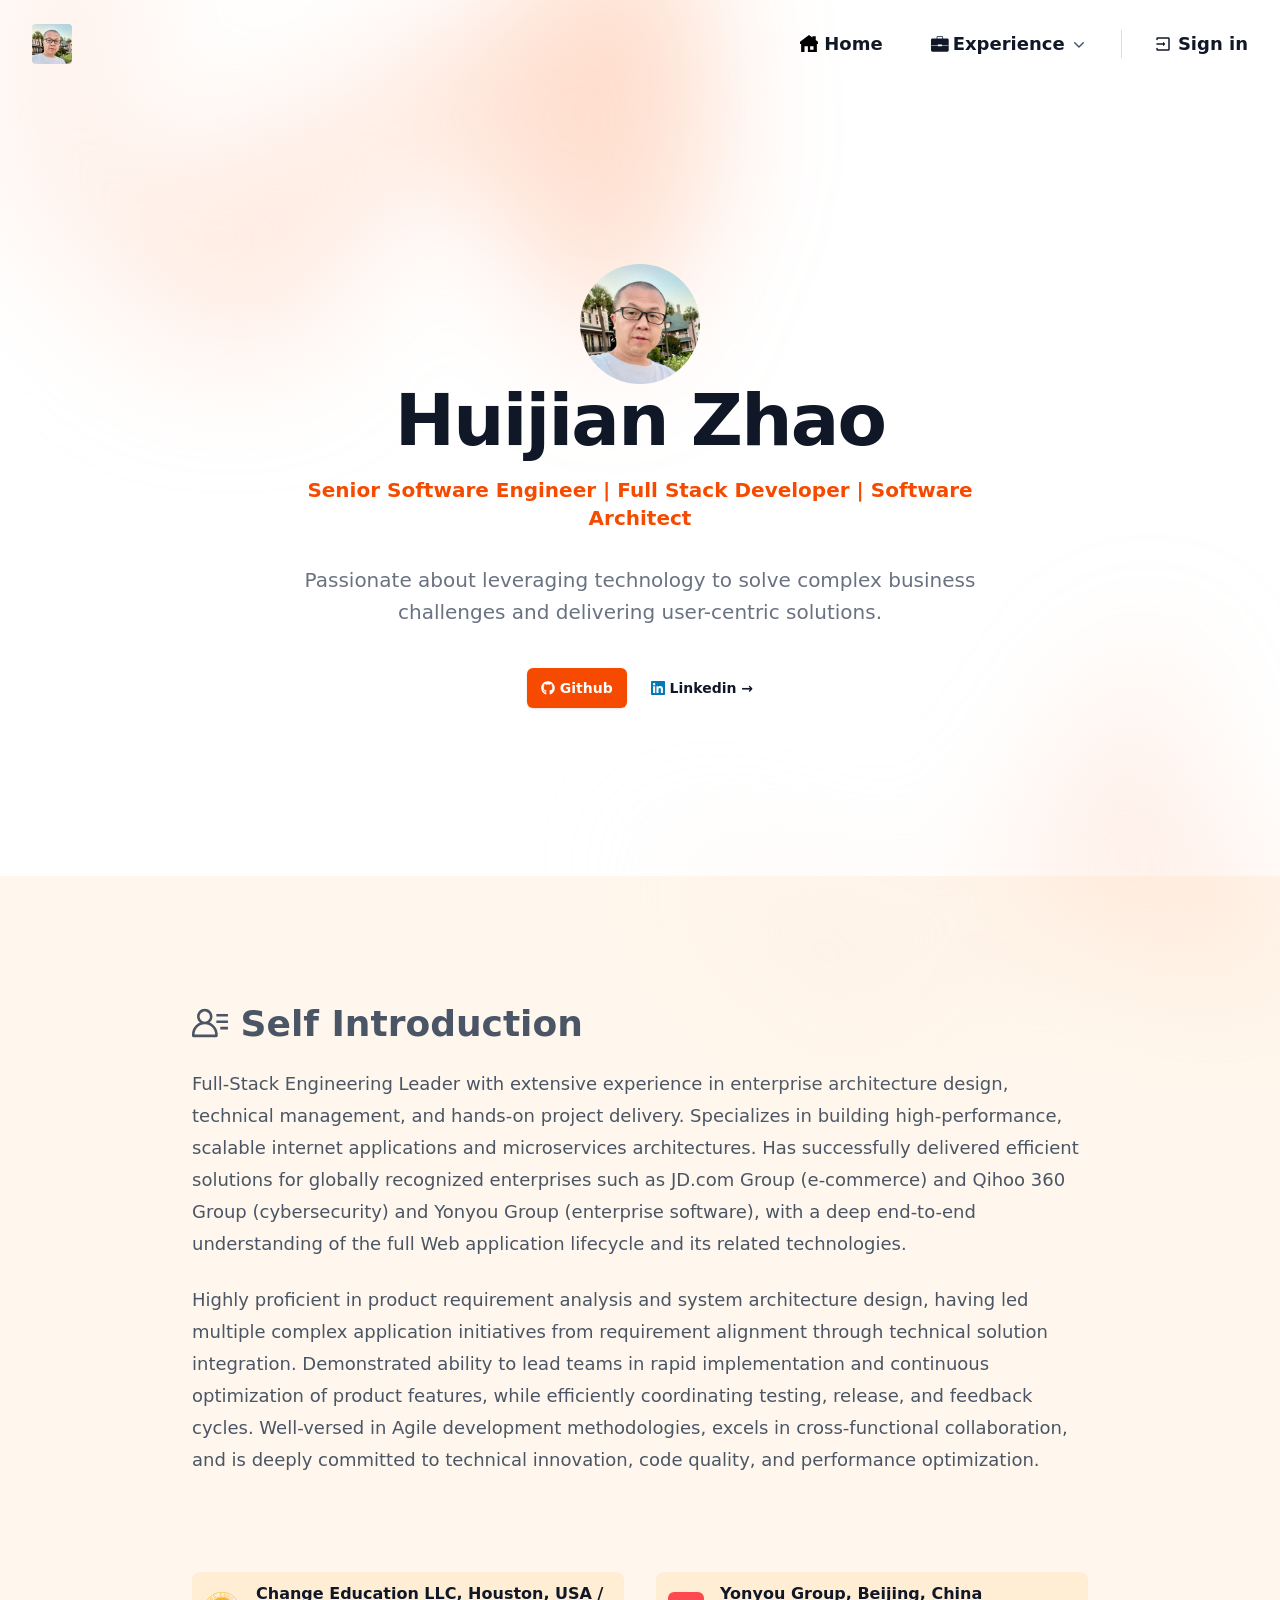
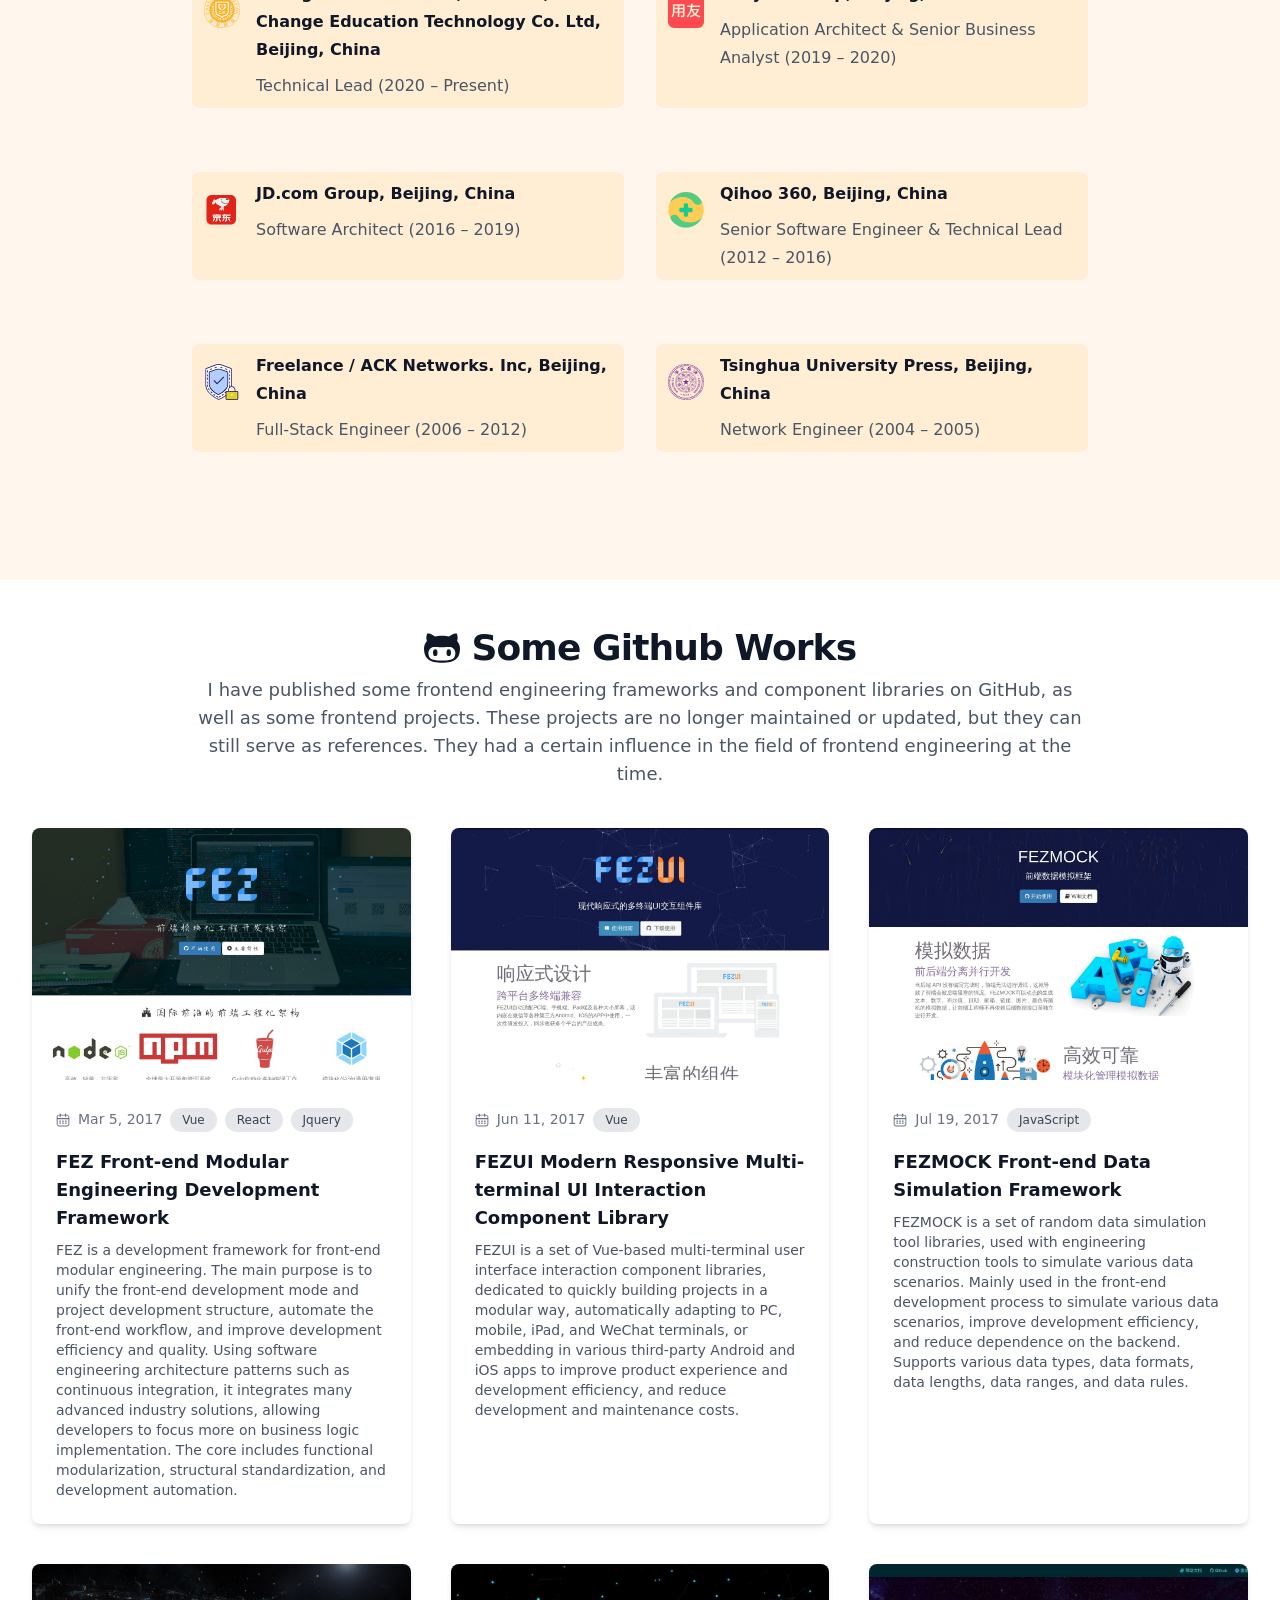
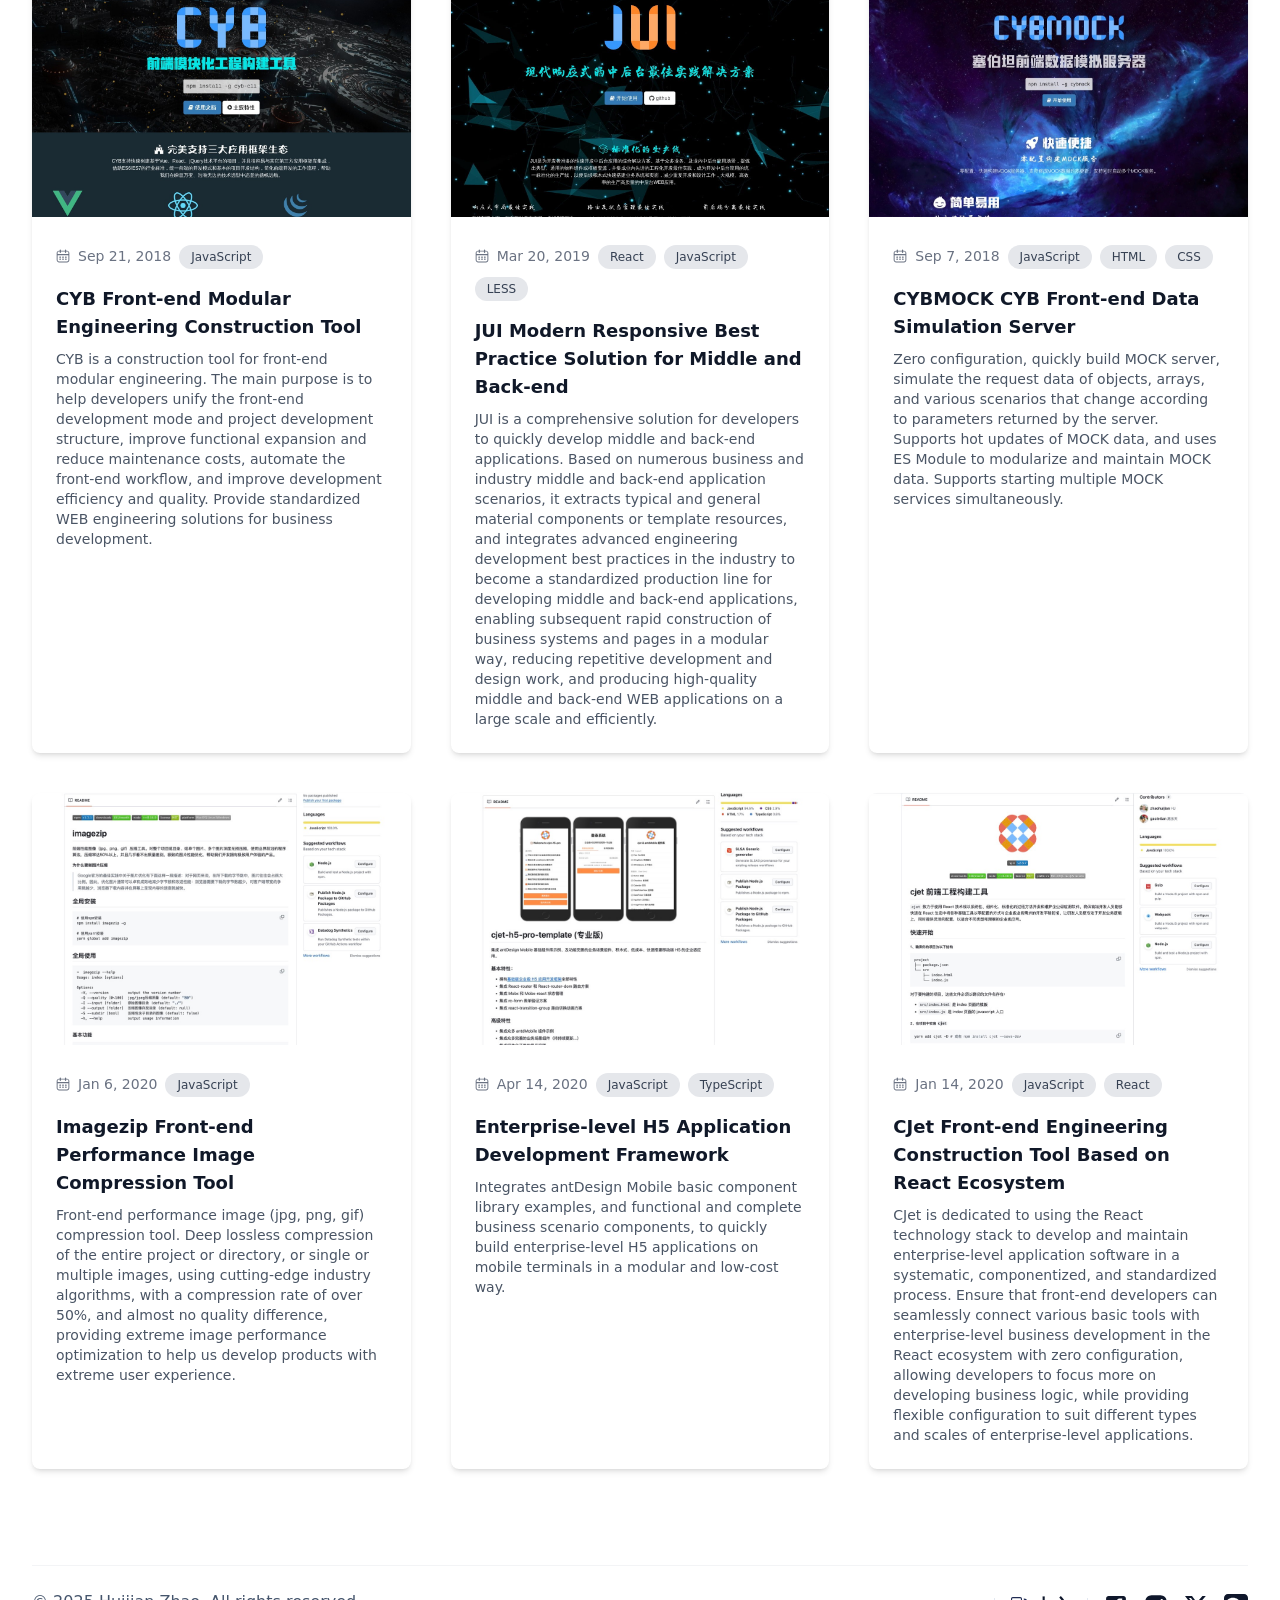
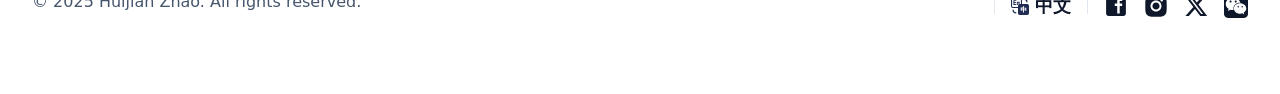
